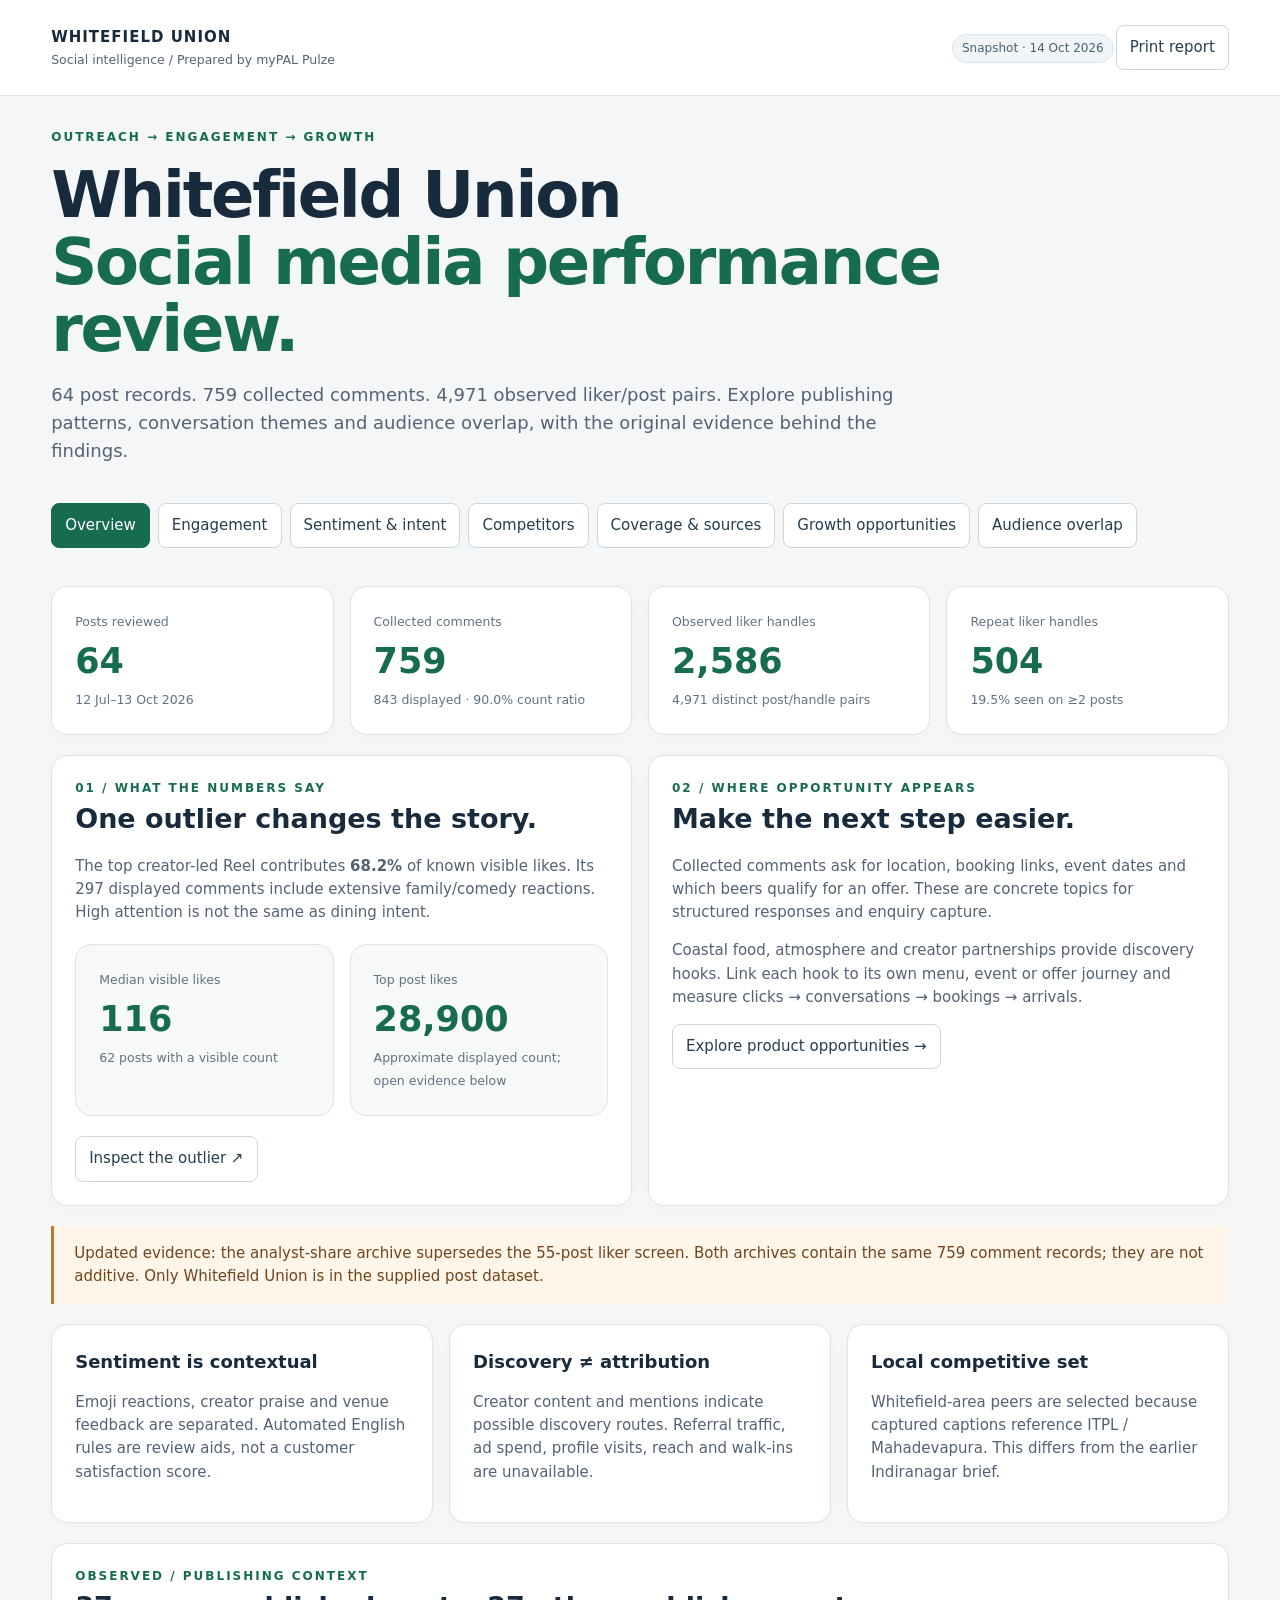
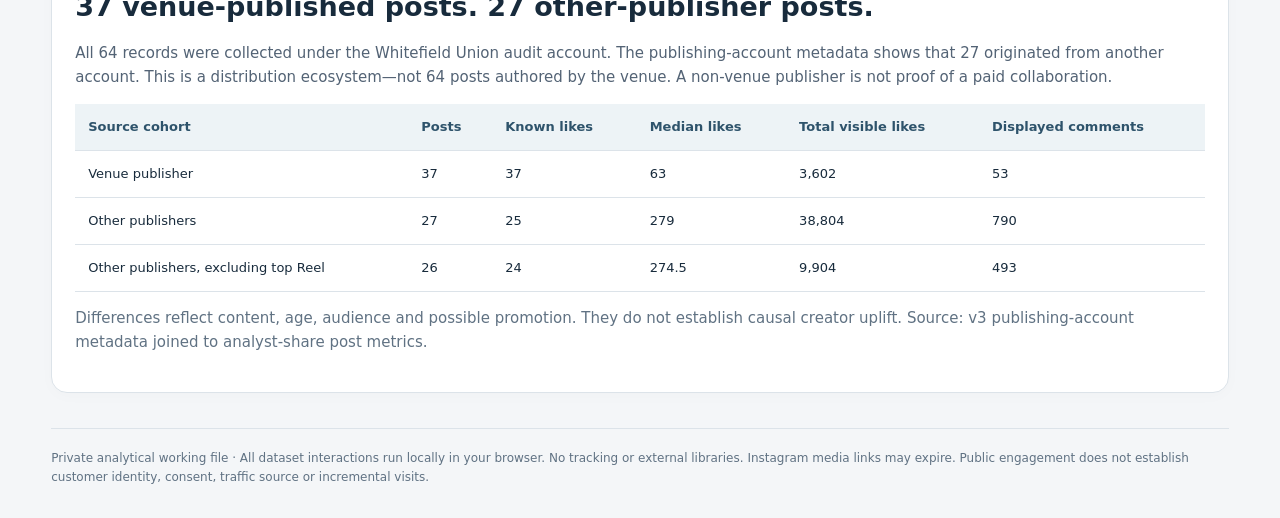
==== index.html @ 6ade648a "Add interactive Whitefield Union social intelligence report" ====
<!doctype html><html lang="en"><meta charset="utf-8"><meta name="viewport" content="width=device-width,initial-scale=1"><title>Whitefield Union · Social Intelligence</title><style>
:root{--bg:#101612;--card:#1a231d;--line:#334137;--muted:#adbbaf;--lime:#d6f38a;--orange:#ffb17c}*{box-sizing:border-box}body{margin:0;background:var(--bg);color:#f3f5eb;font:15px/1.55 system-ui,sans-serif}a{color:var(--lime)}button,input,select{font:inherit}button,select,input{background:#222e25;border:1px solid var(--line);color:#fff;border-radius:8px;padding:10px 13px}button{cursor:pointer}button:hover,button.active{background:var(--lime);color:#172015}header{padding:25px 4%;border-bottom:1px solid var(--line);display:flex;justify-content:space-between;align-items:center}.brand{font-weight:800;letter-spacing:1px}.brand small{display:block;color:var(--muted);font-weight:400;letter-spacing:0}main{max-width:1440px;margin:auto;padding:32px 4%}h1{font-size:clamp(32px,5vw,64px);line-height:1.05;max-width:900px;letter-spacing:-2px;margin:15px 0}h2{font-size:27px;margin:0 0 14px}h3{font-size:18px;margin:0 0 10px}p{color:var(--muted)}.eyebrow{font-size:12px;color:var(--lime);letter-spacing:2px;text-transform:uppercase}.lead{max-width:850px;font-size:18px}.tabs{display:flex;gap:8px;flex-wrap:wrap;margin:28px 0}.grid{display:grid;grid-template-columns:repeat(4,1fr);gap:16px;margin:20px 0}.two{grid-template-columns:repeat(2,1fr)}.three{grid-template-columns:repeat(3,1fr)}.card{background:var(--card);border:1px solid var(--line);border-radius:16px;padding:23px;min-width:0}.stat{font-size:35px;font-weight:750;color:var(--lime)}.muted,small{color:var(--muted)}.tag{display:inline-block;padding:4px 9px;border:1px solid var(--line);border-radius:20px;font-size:12px;margin:2px}.note{padding:16px 20px;border-left:3px solid var(--orange);background:#2a281e;margin:20px 0;color:#e8d8bf}.toolbar{display:flex;gap:12px;flex-wrap:wrap;align-items:center;margin:16px 0}input[type=search]{flex:1;min-width:200px}.barrow{display:grid;grid-template-columns:150px 1fr 85px;align-items:center;gap:12px;margin:12px 0;font-size:13px}.track{height:11px;background:#303d32;border-radius:8px;overflow:hidden}.fill{height:100%;background:var(--lime);border-radius:8px}.tablewrap{overflow:auto;max-height:650px}table{width:100%;border-collapse:collapse;font-size:13px}th{text-align:left;color:var(--lime);background:#202c23;position:sticky;top:0;white-space:nowrap}td,th{padding:13px;border-bottom:1px solid var(--line);vertical-align:top}td.caption{min-width:250px;max-width:400px;white-space:pre-line}details summary{cursor:pointer;color:var(--lime)}.chart{display:flex;height:185px;gap:8px;align-items:end;padding:10px 0 30px}.column{flex:1;background:var(--lime);position:relative;min-width:7px;border-radius:4px 4px 0 0}.column span{position:absolute;bottom:-27px;font-size:10px;color:var(--muted);left:0;white-space:nowrap}.column b{position:absolute;top:-23px;font-size:11px}.hidden{display:none}.flow{display:flex;gap:10px;flex-wrap:wrap}.flow div{flex:1;min-width:140px;background:#273629;padding:18px;border-radius:10px}.flow b{color:var(--lime);display:block}.foot{font-size:12px;border-top:1px solid var(--line);padding-top:20px;margin-top:35px;color:var(--muted)}dialog{background:var(--card);color:white;border:1px solid var(--line);border-radius:18px;width:min(850px,90vw);max-height:85vh}dialog::backdrop{background:#000a}.pill{color:var(--orange)}@media(max-width:850px){.grid,.two,.three{grid-template-columns:1fr 1fr}header{align-items:start}.barrow{grid-template-columns:100px 1fr 65px}}@media(max-width:540px){.grid,.two,.three{grid-template-columns:1fr}.tabs button{flex:1}header small{max-width:180px}}@media print{body{background:white;color:black}.card{background:white;border-color:#bbb}p,small,.muted{color:#444}.tabs,.toolbar,header button{display:none}.hidden{display:block}.tablewrap{max-height:none}.stat,a,.eyebrow,h3{color:#36501b}section{break-before:page}}

:root{--bg:#f4f6f8;--card:#fff;--line:#dce3e9;--muted:#536375;--lime:#176b51;--orange:#a84f20}body{color:#182b3c}header{background:#fff}button,select,input{background:#fff;color:#253e50;border-color:#cbd6df}button:hover,button.active{background:#176b51;color:white;border-color:#176b51}h1{letter-spacing:-2.2px}h1 span{color:#176b51!important}.card{box-shadow:0 3px 16px #17334c05}.stat{color:#176b51}th{background:#edf3f6;color:#2e536b}tr:hover td{background:#f6f9fb}.track{background:#e5eee9}.fill,.column{background:#35896d}.note{background:#fff5e8;color:#70451e;border-left-color:#bc7a32}.flow div{background:#eaf3ee;color:#284636}.flow b{color:#176b51}.eyebrow{font-weight:700}.tag{background:#f1f5f8;color:#486275}dialog{color:#182b3c;background:#fff;box-shadow:0 20px 80px #10253633}small,.muted{color:#607283}.pill{color:#8a4c24}.card .card{box-shadow:none;background:#f6f9f7}.tablewrap{scrollbar-color:#b5c8be #f2f5f3}.tabs{position:sticky;top:0;background:#f4f6f8ed;padding:10px 0;z-index:5;backdrop-filter:blur(8px)}.tablewrap th{z-index:1}#audienceRows th{position:sticky}.foot{color:#607283}@media print{.tabs{position:static}body{background:#fff}.card{box-shadow:none}}

</style><header><div class="brand">WHITEFIELD UNION<small>Social intelligence / Prepared by myPAL Pulze</small></div><div><span class="tag">Snapshot · 14 Oct 2026</span><button onclick="window.print()">Print report</button></div></header><main><div class="eyebrow">Outreach → Engagement → Growth</div><h1>Whitefield Union<br><span style="color:var(--lime)">Social media performance review.</span></h1><p class="lead">64 post records. 759 collected comments. 4,971 observed liker/post pairs. Explore publishing patterns, conversation themes and audience overlap, with the original evidence behind the findings.</p><div class="tabs" id="tabs"></div><section id="overview"></section><section id="engagement" class="hidden"></section><section id="sentiment" class="hidden"></section><section id="competitors" class="hidden"></section><section id="coverage" class="hidden"></section><section id="actions" class="hidden"></section><div class="foot">Private analytical working file · All dataset interactions run locally in your browser. No tracking or external libraries. Instagram media links may expire. Public engagement does not establish customer identity, consent, traffic source or incremental visits.</div></main><dialog id="detail"><button onclick="this.closest('dialog').close()" style="float:right">Close</button><div id="detailBody"></div></dialog><script>
const D={"posts": [{"shortcode": "DebcAYWB0E2", "post_type": "Reel", "canonical_url": "https://www.instagram.com/reel/DebcAYWB0E2/", "account": "whitefield_union", "caption": "The heart of Whitefield Union isn’t just the food we serve or the space we create, it’s the people who bring it all together.\n\nFrom the warm welcomes to the little things that make your visit special, our team is what makes Whitefield Union feel like more than just a place to eat and unwind. They’re the smiles behind your favourite meals, the hands that keep things running, and the people who make sure there’s always a reason to come back.\n\nBecause at the end of the day, a neighbourhood favourite isn’t built by food alone. It’s built by the people who show up every day and make every guest feel welcome. Here’s to the team that makes Whitefield Union what it is. 🫶🏻\n\n#whitefieldunion #bangalorefoodies #itallbeginshere #bangaloreeats #bangalorenightlife\n(Whitefield Union, team appreciation, behind the scenes, hospitality team, neighbourhood pub, Whitefield Bangalore, people behind the experience, good food and good company)", "hashtags": ["#whitefieldunion", "#bangalorefoodies", "#itallbeginshere", "#bangaloreeats", "#bangalorenightlife"], "mentions": [], "image_urls": ["https://instagram.fblr20-5.fna.fbcdn.net/v/t51.82787-15/843509836_18207826606367082_993601597065523317_n.jpg?stp=dst-jpg_e15_tt6&_nc_cat=107&ig_cache_key=NDAwNjkxOTQ2NDkxNzg3NzA0NjE4MjA3ODI2NjAzMzY3MDgy.3-ccb7-5&ccb=7-5&_nc_sid=58cdad&efg=eyJ2ZW5jb2RlX3RhZyI6IkNMSVBTLnhwaWRzLjcyMC5zZHIudmlkZW9fdXNlcl9zZWxlY3RlZF90aHVtYm5haWwuQzMifQ%3D%3D&_nc_ohc=0_6mJzK5Rs8Q7kNvwHz8Ibf&_nc_oc=Adrjo9bikxhDE7ZwCR4Vvw4I9kGz2TlvMaqb3nvfPgQeLpZ9yQhRz9W9VH-h6PpX9A3m2tGvDT9hUsFAL4vN-_YZ&_nc_ad=z-m&_nc_cid=0&_nc_zt=23&_nc_ht=instagram.fblr20-5.fna&_nc_gid=e-I4VqdmIRsTpBIWLRM1PQ&_nc_ss=7a22e&oh=00_AQMLn20feoNDEuSBqlGhbDDxMrvAL9nSQwnoLzGQOMUHIg&oe=6AD444F3"], "video_url": "", "published_at": "2026-10-13", "location": "", "likes": 59, "comments_count": 2, "views_or_plays": null, "metric_sources": "{\"likes\":{\"raw_text\":\"59 likes\",\"source\":\"visible post DOM\",\"approximate\":false,\"label\":\"likes\"},\"comments_count\":{\"raw_text\":\"2 comments\",\"source\":\"visible post DOM\",\"approximate\":false,\"label\":\"comments_count\",\"observed_at\":\"2026-10-14T02:56:12.782Z\"}}", "content_category": ["Food", "Brand Storytelling"], "classification_method": "keyword heuristic", "caption_source": "active Reel caption container associated with publisher", "media_complete": "true", "field_availability": "{\"likes\":\"available\",\"comments_count\":\"available\",\"views_or_plays\":\"not displayed or unresolved\"}", "missing_fields": "[\"views_or_plays\"]", "discovered_at": "2026-10-13T14:52:15.126Z", "visited_at": "2026-10-13T17:50:34.230Z", "published_at_precision": "date only; time and timezone unavailable", "publishers": ["/whitefield_union/reels/"], "date": "2026-10-13"}, {"shortcode": "DeRdWPNBLlG", "post_type": "Reel", "canonical_url": "https://www.instagram.com/reel/DeRdWPNBLlG/", "account": "whitefield_union", "caption": "Some places just become part of your routine, and some people become part of ours. 🤍\nTo our regulars at Whitefield Union, thank you for making this place feel like your own. Here’s to familiar faces, favourite orders, and many more meetups at your Union.\n\n#whitefield #placestovisit #bangaloreeats #bangalorenightlife #bangalorerestaurants\n(Whitefield Union, Whitefield Bangalore, neighbourhood restaurant, regulars, familiar faces, local favourites, food and drinks, Bangalore dining, your neighbourhood spot)", "hashtags": ["#whitefield", "#placestovisit", "#bangaloreeats", "#bangalorenightlife", "#bangalorerestaurants"], "mentions": [], "image_urls": ["https://instagram.fblr20-1.fna.fbcdn.net/v/t51.82787-15/840443828_18206969683367082_4618556443963942460_n.jpg?stp=dst-jpg_e15_tt6&_nc_cat=108&ig_cache_key=NDAwNDExMDYxNTIxMDkzMjU1MDE4MjA2OTY5Njc3MzY3MDgy.3-ccb7-5&ccb=7-5&_nc_sid=58cdad&efg=eyJ2ZW5jb2RlX3RhZyI6IkNMSVBTLnhwaWRzLjcyMC5zZHIudmlkZW9fdXNlcl9zZWxlY3RlZF90aHVtYm5haWwuQzMifQ%3D%3D&_nc_ohc=IRtYAe50IpIQ7kNvwFTCxK9&_nc_oc=AdrNF3Wd0wNhbUz9S7cBl21qYBa3Ct0Iqe35InUG3P6KZPRU2hv3GxIRtjJOJsCZxeASWbmceL805nUam5vJulpD&_nc_ad=z-m&_nc_cid=0&_nc_zt=23&_nc_ht=instagram.fblr20-1.fna&_nc_gid=rdqNwJK1cHb-wOWocyRF5w&_nc_ss=7a22e&oh=00_AQMPEP6WFUPl1B3chtpmzYmOub_ER3P4kVSXspifuY6U8A&oe=6AD449D0"], "video_url": "", "published_at": "2026-10-09", "location": "", "likes": 39, "comments_count": 0, "views_or_plays": null, "metric_sources": "{\"likes\":{\"raw_text\":\"39 likes\",\"source\":\"visible post DOM\",\"approximate\":false,\"label\":\"likes\"},\"comments_count\":{\"raw_text\":\"No comments yet.\",\"source\":\"public comment panel\",\"approximate\":false,\"label\":\"explicit no-comments message\"}}", "content_category": ["Food"], "classification_method": "keyword heuristic", "caption_source": "active Reel caption container associated with publisher", "media_complete": "true", "field_availability": "{\"likes\":\"available\",\"comments_count\":\"available\",\"views_or_plays\":\"not displayed or unresolved\"}", "missing_fields": "[\"views_or_plays\"]", "discovered_at": "2026-10-13T14:52:15.126Z", "visited_at": "2026-10-13T17:47:01.569Z", "published_at_precision": "date only; time and timezone unavailable", "publishers": ["/whitefield_union/reels/"], "date": "2026-10-09"}, {"shortcode": "DeOG88XIqZ_", "post_type": "Reel", "canonical_url": "https://www.instagram.com/reel/DeOG88XIqZ_/", "account": "whitefield_union", "caption": "Karavali on a plate 🌊🍤✨\n\nA little taste of the coast, right here in Bengaluru 🌊✨\n\nFrom the rich flavours of Mangaluru, Udupi, Kundapur, Bhatkal, Honnavar & Karwar to a beautiful 12-course seafood feast — this was more than just a meal. It was a celebration of Karavali’s food, culture and communities. ❤️\n\nEvery course had a story. Every bite felt like a journey along the coast. 🐚🦐🐟\n\nHere’s a glimpse of an evening that truly brought the coast to the city.\n🌴\n@whitefield_union\n\n#Karavali #KaravaliCuisine #CoastalKarnataka #KarnatakaFood", "hashtags": ["#Karavali", "#KaravaliCuisine", "#CoastalKarnataka", "#KarnatakaFood"], "mentions": ["@whitefield_union"], "image_urls": ["https://instagram.fblr20-3.fna.fbcdn.net/v/t51.82787-15/839090188_18337399513276412_3053471532532699954_n.jpg?stp=dst-jpg_e15_tt6&_nc_cat=109&ig_cache_key=NDAwMzE2NzY5NTAzOTI3NjY3MTE4MzM3Mzk5NTA3Mjc2NDEy.3-ccb7-5&ccb=7-5&_nc_sid=58cdad&efg=eyJ2ZW5jb2RlX3RhZyI6IkNMSVBTLnhwaWRzLjcyMC5zZHIudmlkZW9fdXNlcl9zZWxlY3RlZF90aHVtYm5haWwuQzMifQ%3D%3D&_nc_ohc=UmpoXsxLSnUQ7kNvwH8oO7V&_nc_oc=AdoGLUWD18DJhhAFoN0LIxO925UbDLk44zDI72793u1cC5xkHJ-n6sm12V4sPq5Sg4ANnFXk9ohZAtdHBSQE5nzj&_nc_ad=z-m&_nc_cid=0&_nc_zt=23&_nc_ht=instagram.fblr20-3.fna&_nc_gid=JLjy2ynLoEXxLDaFpz6kHQ&_nc_ss=7a22e&oh=00_AQOHFH8bsuvmn4ME85d2abiiErb1zOXeSxQ4XxPWvvyn7Q&oe=6AD4272A"], "video_url": "", "published_at": "2026-10-07", "location": "", "likes": 161, "comments_count": 3, "views_or_plays": null, "metric_sources": "{\"likes\":{\"raw_text\":\"161 likes\",\"source\":\"visible post DOM\",\"approximate\":false,\"label\":\"likes\"},\"comments_count\":{\"raw_text\":\"3 comments\",\"source\":\"visible post DOM\",\"approximate\":false,\"label\":\"comments_count\",\"observed_at\":\"2026-10-14T08:48:54.622Z\"}}", "content_category": ["Food"], "classification_method": "keyword heuristic", "caption_source": "active Reel caption container associated with publisher", "media_complete": "true", "field_availability": "{\"likes\":\"available\",\"comments_count\":\"available\",\"views_or_plays\":\"not displayed or unresolved\"}", "missing_fields": "[\"views_or_plays\"]", "discovered_at": "2026-10-13T14:52:15.126Z", "visited_at": "2026-10-13T17:46:25.092Z", "published_at_precision": "date only; time and timezone unavailable", "publishers": ["/bhagi05100/reels/"], "date": "2026-10-07"}, {"shortcode": "DeMmualBntR", "post_type": "Reel", "canonical_url": "https://www.instagram.com/reel/DeMmualBntR/", "account": "whitefield_union", "caption": "Pre registration link of the next oota in the Bio! 🪷\n\nA big thank you to @dr.darshangowda for bringing the flavours of the coast to Whitefield Union and making our coastal lunch & dinner such a memorable experience! 🌊✨\n\nFrom authentic coastal flavours and comforting classics to an evening filled with great food, conversations and even better company, it was a beautiful celebration of everything we love about coastal cuisine. Every dish carried its own story, and getting to experience these flavours together made the day truly special. ❤️\n\nAt Whitefield Union, we’re all about creating a space where good food brings people together, and experiences like these remind us why. Thank you to everyone who joined us, shared the table and made the evening what it was. Here’s to more flavours, more collaborations and more moments at your neighbourhood Union! 🥂✨\n\n(coastal cuisine, coastal food, Mangalore food, Karnataka cuisine, seafood, authentic flavours, coastal lunch, coastal dinner, Whitefield Union, Whitefield Bangalore, Bangalore food, Bangalore restaurants, food experiences, food lovers, dining experience, community dining, weekend dining, restaurant collaborations, Darshan Gowda, flavours of the coast)", "hashtags": [], "mentions": ["@dr.darshangowda"], "image_urls": ["https://instagram.fblr20-3.fna.fbcdn.net/v/t51.82787-15/836258972_18206588254367082_1603332828823459856_n.jpg?stp=dst-jpg_e15_tt6&_nc_cat=100&ig_cache_key=NDAwMjc0NDQ4NDIyNzM0OTMyOTE4MjA2NTg4MjUxMzY3MDgy.3-ccb7-5&ccb=7-5&_nc_sid=58cdad&efg=eyJ2ZW5jb2RlX3RhZyI6IkNMSVBTLnhwaWRzLjEyMDYuc2RyLnZpZGVvX3VzZXJfc2VsZWN0ZWRfdGh1bWJuYWlsLkMzIn0%3D&_nc_ohc=SRWapCFIRxYQ7kNvwGjsZLr&_nc_oc=Adr4hcYfXmjo8-uY3DXE4daiUuE805f3njRz4M5774HDvWJyOISpOT23Ss0-19jHBfCpFdP2oVxKrF3mzCjjlvCI&_nc_ad=z-m&_nc_cid=0&_nc_zt=23&_nc_ht=instagram.fblr20-3.fna&_nc_gid=0nd3HB77Kgc8Le60pyVgYw&_nc_ss=7a22e&oh=00_AQMYTL_JCocxvR-lOgwPw6KNsHR00BxWsKt8q_Jn6O_rMA&oe=6AD4486A"], "video_url": "", "published_at": "2026-10-07", "location": "", "likes": 81, "comments_count": 0, "views_or_plays": null, "metric_sources": "{\"likes\":{\"raw_text\":\"81 likes\",\"source\":\"visible post DOM\",\"approximate\":false,\"label\":\"likes\"},\"comments_count\":{\"raw_text\":\"No comments yet.\",\"source\":\"public comment panel\",\"approximate\":false,\"label\":\"explicit no-comments message\"}}", "content_category": ["Food", "Brand Storytelling"], "classification_method": "keyword heuristic", "caption_source": "active Reel caption container associated with publisher", "media_complete": "true", "field_availability": "{\"likes\":\"available\",\"comments_count\":\"available\",\"views_or_plays\":\"not displayed or unresolved\"}", "missing_fields": "[\"views_or_plays\"]", "discovered_at": "2026-10-13T14:52:15.126Z", "visited_at": "2026-10-13T17:49:18.612Z", "published_at_precision": "date only; time and timezone unavailable", "publishers": ["/whitefield_union/reels/"], "date": "2026-10-07"}, {"shortcode": "DeES5NDzxLy", "post_type": "Reel", "canonical_url": "https://www.instagram.com/reel/DeES5NDzxLy/", "account": "whitefield_union", "caption": "Whitefield just got a new spot to dine, connect & have a good time ✨🥂\n\nHad such a lovely evening at Whitefield Union @whitefield_union — amazing food, refreshing drinks, fun conversations, and a room full of talented people! 🫶🏻\n\nLoved the whole vibe and the experience was honestly 10/10. 💫\n\nIf you’re in Whitefield, definitely add this one to your list! 🤍\n\n#whitefieldunion #whitefieldbangalore #bangalorefoodie #instagram #bangalore BangaloreCreators BangaloreFoodScene BangaloreLife", "hashtags": ["#whitefieldunion", "#whitefieldbangalore", "#bangalorefoodie", "#instagram", "#bangalore"], "mentions": ["@whitefield_union"], "image_urls": ["https://instagram.fblr20-1.fna.fbcdn.net/v/t51.82787-15/831474358_18446771683125377_3107258002624137692_n.jpg?stp=dst-jpg_e15_tt6&_nc_cat=108&ig_cache_key=NDAwMDQwNTQ2NDg4MTc2MzA1ODE4NDQ2NzcxNjgwMTI1Mzc3.3-ccb7-5&ccb=7-5&_nc_sid=58cdad&efg=eyJ2ZW5jb2RlX3RhZyI6IkNMSVBTLnhwaWRzLjcyMC5zZHIudmlkZW9fdXNlcl9zZWxlY3RlZF90aHVtYm5haWwuQzMifQ%3D%3D&_nc_ohc=d5QBHiytcUUQ7kNvwFyTwLW&_nc_oc=Adp60QkAG8Ea_KTwPFcQNrbxDRuI8WtlOjXBw8C_PgUNY38wWmn6O40HT9wp1Y3d-YIi2HYMGq-QZQyLksf9wGKb&_nc_ad=z-m&_nc_cid=0&_nc_zt=23&_nc_ht=instagram.fblr20-1.fna&_nc_gid=G3U-7WKIWtz339X64Z61PA&_nc_ss=7a22e&oh=00_AQPwJRE6h9px9iVywK-j1NVDR0uqQYOnq79olNonW5xpeg&oe=6AD434BC"], "video_url": "", "published_at": "2026-10-04", "location": "", "likes": null, "comments_count": 26, "views_or_plays": null, "metric_sources": "{\"comments_count\":{\"raw_text\":\"26 comments\",\"source\":\"visible post DOM\",\"approximate\":false,\"label\":\"comments_count\",\"observed_at\":\"2026-10-14T03:12:19.153Z\"}}", "content_category": ["Food"], "classification_method": "keyword heuristic", "caption_source": "active Reel caption container associated with publisher", "media_complete": "true", "field_availability": "{\"likes\":\"hidden\",\"comments_count\":\"available\",\"views_or_plays\":\"not displayed or unresolved\"}", "missing_fields": "[\"views_or_plays\"]", "discovered_at": "2026-10-13T14:52:15.126Z", "visited_at": "2026-10-13T17:41:01.087Z", "published_at_precision": "date only; time and timezone unavailable", "publishers": ["/kawalkaur20/reels/"], "date": "2026-10-04"}, {"shortcode": "Dd82AmDTqfH", "post_type": "Reel", "canonical_url": "https://www.instagram.com/reel/Dd82AmDTqfH/", "account": "whitefield_union", "caption": "Thank you, @dakshinsoiree , for a great experience! Communities of Karavali was close to all our hearts, and a big thank you to everyone who showed up from all parts of the city to be a part of it. ❤️", "hashtags": [], "mentions": ["@dakshinsoiree"], "image_urls": ["https://instagram.fblr20-3.fna.fbcdn.net/v/t51.82787-15/825323750_18205214965367082_9055065934390895596_n.jpg?stp=dst-jpg_e15_tt6&_nc_cat=109&ig_cache_key=Mzk5ODMwODEwNDU2NzQzMzE1OTE4MjA1MjE0OTYyMzY3MDgy.3-ccb7-5&ccb=7-5&_nc_sid=58cdad&efg=eyJ2ZW5jb2RlX3RhZyI6IkNMSVBTLnhwaWRzLjEyMDYuc2RyLnZpZGVvX3VzZXJfc2VsZWN0ZWRfdGh1bWJuYWlsLkMzIn0%3D&_nc_ohc=Iu8_CRt4c7MQ7kNvwGwiJXn&_nc_oc=Adoo2xWkBw9lM_BhNGOjQWs7qzI2ye4hCf3EycD2b1Ss107oVLdrSVzMGltDQS5XclnpGcn6CLh4rlIt_KgZZ-x2&_nc_ad=z-m&_nc_cid=0&_nc_zt=23&_nc_ht=instagram.fblr20-3.fna&_nc_gid=9MO2c95t43yDZy2S6x7flw&_nc_ss=7a22e&oh=00_AQPxiBw4BaH8oUkVIbWWog92Iyb1HbcY6E3cbYGQm3ZZnw&oe=6AD45CE0"], "video_url": "", "published_at": "2026-10-01", "location": "", "likes": 135, "comments_count": 2, "views_or_plays": null, "metric_sources": "{\"likes\":{\"raw_text\":\"135 likes\",\"source\":\"visible post DOM\",\"approximate\":false,\"label\":\"likes\"},\"comments_count\":{\"raw_text\":\"2 comments\",\"source\":\"visible post DOM\",\"approximate\":false,\"label\":\"comments_count\",\"observed_at\":\"2026-10-14T02:35:45.120Z\"}}", "content_category": [], "classification_method": "keyword heuristic", "caption_source": "active Reel caption container associated with publisher", "media_complete": "true", "field_availability": "{\"likes\":\"available\",\"comments_count\":\"available\",\"views_or_plays\":\"not displayed or unresolved\"}", "missing_fields": "[\"views_or_plays\"]", "discovered_at": "2026-10-13T14:52:15.126Z", "visited_at": "2026-10-13T17:45:07.368Z", "published_at_precision": "date only; time and timezone unavailable", "publishers": ["/whitefield_union/reels/"], "date": "2026-10-01"}, {"shortcode": "Dd4IckFv1-f", "post_type": "Reel", "canonical_url": "https://www.instagram.com/reel/Dd4IckFv1-f/", "account": "whitefield_union", "caption": "So proud to see you grow @dr.darshangowda @dakshinsoiree . Thank you for hosting me ❤️ at @whitefield_union\n\nWant an experience ? The pre registration form is in Darshan’s bio.", "hashtags": [], "mentions": ["@dr.darshangowda", "@dakshinsoiree", "@whitefield_union"], "image_urls": ["https://instagram.fblr20-2.fna.fbcdn.net/v/t51.82787-15/828599003_18630703000047500_5142335560979791215_n.jpg?stp=dst-jpg_e15_tt6&_nc_cat=102&ig_cache_key=Mzk5Njk4MTgxNjU1OTg4NjIzOTE4NjMwNzAyOTk3MDQ3NTAw.3-ccb7-5&ccb=7-5&_nc_sid=58cdad&efg=eyJ2ZW5jb2RlX3RhZyI6IkNMSVBTLnhwaWRzLjk0MS5zZHIudmlkZW9fdXNlcl91cGxvYWRlZF90aHVtYm5haWwuQzMifQ%3D%3D&_nc_ohc=Gax8NCisT_MQ7kNvwFiloTD&_nc_oc=AdoUgZvBggfVvxfYh2L-fG8egq10iRnjJKBtqQ-7UYv-Ibm_5V4dfUs81xz_N9P_mR8QRhQ1t3awkPvccvse1iol&_nc_ad=z-m&_nc_cid=0&_nc_zt=23&_nc_ht=instagram.fblr20-2.fna&_nc_gid=Ot6xc45EpOpR-r6_7goMwg&_nc_ss=7a22e&oh=00_AQPPExNCjj54-EqsCagB3KwQd4bKNUD8-QOcwetzriPnfg&oe=6AD448F7"], "video_url": "", "published_at": "2026-09-29", "location": "", "likes": 325, "comments_count": 23, "views_or_plays": null, "metric_sources": "{\"likes\":{\"raw_text\":\"325 likes\",\"source\":\"visible post DOM\",\"approximate\":false,\"label\":\"likes\"},\"comments_count\":{\"raw_text\":\"23 comments\",\"source\":\"visible post DOM\",\"approximate\":false,\"label\":\"comments_count\",\"observed_at\":\"2026-10-14T02:52:30.490Z\"}}", "content_category": [], "classification_method": "keyword heuristic", "caption_source": "active Reel caption container associated with publisher", "media_complete": "true", "field_availability": "{\"likes\":\"available\",\"comments_count\":\"available\",\"views_or_plays\":\"not displayed or unresolved\"}", "missing_fields": "[\"views_or_plays\"]", "discovered_at": "2026-10-13T14:52:15.126Z", "visited_at": "2026-10-13T17:46:50.890Z", "published_at_precision": "date only; time and timezone unavailable", "publishers": ["/faithmichael_03/reels/"], "date": "2026-09-29"}, {"shortcode": "Ddg5xplh8R6", "post_type": "Reel", "canonical_url": "https://www.instagram.com/reel/Ddg5xplh8R6/", "account": "whitefield_union", "caption": "Clock it!!\nThe food, the reactions, the whole experience. When the flavours speak for themselves, you just have to watch the expressions. 🤌\nCome for the food, stay for the moments. Your neighbourhood spot, Whitefield Union.\n\n#whitefield #foodreactions #whitefieldeats #bangalorefoodies #foodiemoments\n[Whitefield Union, Whitefield restaurants, Whitefield food, Bangalore foodies, food reactions, food tasting, restaurant experience, best food in Whitefield, Bangalore nightlife, food and cocktails, neighbourhood pub, good food good vibes, Bangalore restobars, food lovers, Whitefield hangout spots.]", "hashtags": ["#whitefield", "#foodreactions", "#whitefieldeats", "#bangalorefoodies", "#foodiemoments"], "mentions": [], "image_urls": ["https://instagram.fblr20-5.fna.fbcdn.net/v/t51.82787-15/796439847_18202864429367082_8698049421298863662_n.jpg?stp=dst-jpg_e15_tt6&_nc_cat=107&ig_cache_key=Mzk5MDQ0MzM3MDQwODgyMTg4MjE4MjAyODY0NDI2MzY3MDgy.3-ccb7-5&ccb=7-5&_nc_sid=58cdad&efg=eyJ2ZW5jb2RlX3RhZyI6IkNMSVBTLnhwaWRzLjExNzAuc2RyLnZpZGVvX3VzZXJfc2VsZWN0ZWRfdGh1bWJuYWlsLkMzIn0%3D&_nc_ohc=o-3BTvE5ztsQ7kNvwHBh4Y9&_nc_oc=AdpU8LNcsbWqPHzp1sPEhH-sto2aH7JtTm9A4yxzTmkIhoDq5WK_KSe_4T2rEtp6ljBYCeH3smy8GTNKIWvpNVRi&_nc_ad=z-m&_nc_cid=0&_nc_zt=23&_nc_ht=instagram.fblr20-5.fna&_nc_gid=SCJmVsKsaULWcx3xGDOiWw&_nc_ss=7a22e&oh=00_AQM_Op7W7OJrbb9_S57wrpVHnzNIVnrFXPmcymBKll0hNA&oe=6AD42691"], "video_url": "", "published_at": "2026-09-20", "location": "", "likes": 55, "comments_count": 0, "views_or_plays": null, "metric_sources": "{\"likes\":{\"raw_text\":\"55 likes\",\"source\":\"visible post DOM\",\"approximate\":false,\"label\":\"likes\"},\"comments_count\":{\"raw_text\":\"No comments yet.\",\"source\":\"public comment panel\",\"approximate\":false,\"label\":\"explicit no-comments message\"}}", "content_category": ["Food"], "classification_method": "keyword heuristic", "caption_source": "active Reel caption container associated with publisher", "media_complete": "true", "field_availability": "{\"likes\":\"available\",\"comments_count\":\"available\",\"views_or_plays\":\"not displayed or unresolved\"}", "missing_fields": "[\"views_or_plays\"]", "discovered_at": "2026-10-13T14:52:15.126Z", "visited_at": "2026-10-13T17:45:59.309Z", "published_at_precision": "date only; time and timezone unavailable", "publishers": ["/whitefield_union/reels/"], "date": "2026-09-20"}, {"shortcode": "DdT2ug5GrDb", "post_type": "Post", "canonical_url": "https://www.instagram.com/p/DdT2ug5GrDb/", "account": "whitefield_union", "caption": "This is just a teaser.\nIt’s gonna be 14 courses of coast on a plantain leaf 🌊 \nonly few dinner tickets remain link in the bio. \nYou can also Dm us ♥️", "hashtags": [], "mentions": [], "image_urls": ["https://instagram.fblr20-1.fna.fbcdn.net/v/t51.82787-15/812373460_18427181278196015_1914260336505693759_n.jpg?stp=dst-jpg_e15_tt6&_nc_cat=108&ig_cache_key=Mzk4Njc2OTU2MjgyNDYwOTA3Ng%3D%3D.3-ccb7-5&ccb=7-5&_nc_sid=58cdad&efg=eyJ2ZW5jb2RlX3RhZyI6IkNBUk9VU0VMX0lURU0ueHBpZHMuNzIwLnNkci52aWRlb19maXJzdF9mcmFtZV90aHVtYm5haWwuQzMifQ%3D%3D&_nc_ohc=kVUhwqzg-R8Q7kNvwHVPpXj&_nc_oc=AdqkHAUCUFlcilEDXzndRpIraLP3sMlmuEVzI6-R1KwWB0U59VUUGKHarLMpOoT-f6REpsAc0FHtJfDeNC-u3Bmw&_nc_ad=z-m&_nc_cid=0&_nc_zt=23&_nc_ht=instagram.fblr20-1.fna&_nc_gid=JFWLtWkdIwbrNL-x8XS7JQ&_nc_ss=7a22e&oh=00_AQNA77GZyKxhjzNd7fADmx3kRzrPhjjl15lWV8oyxNo45A&oe=6AD456BC", "https://instagram.fblr20-3.fna.fbcdn.net/v/t51.82787-15/811616486_18427181191196015_1741333161653944910_n.jpg?stp=dst-jpg_e15_tt6&_nc_cat=109&ig_cache_key=Mzk4Njc2OTU5MDEzNzk1ODY1NQ%3D%3D.3-ccb7-5&ccb=7-5&_nc_sid=58cdad&efg=eyJ2ZW5jb2RlX3RhZyI6IkNBUk9VU0VMX0lURU0ueHBpZHMuNzIwLnNkci52aWRlb19maXJzdF9mcmFtZV90aHVtYm5haWwuQzMifQ%3D%3D&_nc_ohc=wiVc_dg8uj0Q7kNvwH0HT4m&_nc_oc=Adpb8nYoyWJn02jhKPqYHDFnkHmxcVbX1Ao0XP8D2KKEAM-joign1Kkfzb84H7JqDA9vY93lm7RGaRi6XDdCAHOq&_nc_ad=z-m&_nc_cid=0&_nc_zt=23&_nc_ht=instagram.fblr20-3.fna&_nc_gid=JFWLtWkdIwbrNL-x8XS7JQ&_nc_ss=7a22e&oh=00_AQPfqUelBahgE6EurGokVs1hYoYEGEjF8ieLMa17vupTCw&oe=6AD424D7", "https://instagram.fblr20-4.fna.fbcdn.net/v/t51.82787-15/811616497_18427181317196015_3886567311545476983_n.jpg?stp=dst-jpg_e15_tt6&_nc_cat=101&ig_cache_key=Mzk4Njc2OTYxOTg0MjAxMzA4MQ%3D%3D.3-ccb7-5&ccb=7-5&_nc_sid=58cdad&efg=eyJ2ZW5jb2RlX3RhZyI6IkNBUk9VU0VMX0lURU0ueHBpZHMuNzIwLnNkci52aWRlb19maXJzdF9mcmFtZV90aHVtYm5haWwuQzMifQ%3D%3D&_nc_ohc=WagwbOOnW3sQ7kNvwFwbJ_G&_nc_oc=AdqouDoagcmiJLdYprZJr3YVcLMDpep26wuGDn41cegLgOXU5Xn6cFRoZVMwcRq2vmEcNnhJhZYovuj8ZmlCxbi-&_nc_ad=z-m&_nc_cid=0&_nc_zt=23&_nc_ht=instagram.fblr20-4.fna&_nc_gid=JFWLtWkdIwbrNL-x8XS7JQ&_nc_ss=7a22e&oh=00_AQPvZ9z8j6jAj8-EWeFXD3OxKUfKOr4ZseBOzZg5Mw046A&oe=6AD43868", "https://instagram.fblr20-3.fna.fbcdn.net/v/t51.82787-15/811830386_18427181476196015_8085249332972102841_n.jpg?stp=dst-jpg_e15_tt6&_nc_cat=105&ig_cache_key=Mzk4Njc2OTY2NzM5NzA0NDI1Ng%3D%3D.3-ccb7-5&ccb=7-5&_nc_sid=58cdad&efg=eyJ2ZW5jb2RlX3RhZyI6IkNBUk9VU0VMX0lURU0ueHBpZHMuNzIwLnNkci52aWRlb19maXJzdF9mcmFtZV90aHVtYm5haWwuQzMifQ%3D%3D&_nc_ohc=lUMM2QxWhIwQ7kNvwEWu1A1&_nc_oc=Adq0G58bmnb0QuiXU7mPSl-cdJgsKoMoMGgfsSjTsp2hLzXbn6TaarcJD-cM69Cg93dI7rm63fwAUficYROTacEa&_nc_ad=z-m&_nc_cid=0&_nc_zt=23&_nc_ht=instagram.fblr20-3.fna&_nc_gid=JFWLtWkdIwbrNL-x8XS7JQ&_nc_ss=7a22e&oh=00_AQOKg098IGSvAN_8B_wb62kqna-i7bTIEe3wg9SaRzhUJw&oe=6AD444FE"], "video_url": "", "published_at": "2026-09-15T13:48:54.000Z", "location": "", "likes": 411, "comments_count": 18, "views_or_plays": null, "metric_sources": "{\"likes\":{\"raw_text\":\"411 likes\",\"source\":\"visible post DOM\",\"approximate\":false,\"label\":\"likes\"},\"comments_count\":{\"raw_text\":\"18 comments\",\"source\":\"visible post DOM\",\"approximate\":false,\"label\":\"comments_count\",\"observed_at\":\"2026-10-14T08:53:46.652Z\"}}", "content_category": [], "classification_method": "keyword heuristic", "caption_source": "caption adjacent to verified author and timestamp", "media_complete": "false", "field_availability": "{\"likes\":\"available\",\"comments_count\":\"available\",\"views_or_plays\":\"not displayed or unresolved\"}", "missing_fields": "[\"carousel completeness\",\"views_or_plays\"]", "discovered_at": "2026-10-13T14:52:15.126Z", "visited_at": "2026-10-13T17:44:30.736Z", "published_at_precision": "timestamp", "publishers": ["/dr.darshangowda/"], "date": "2026-09-15"}, {"shortcode": "DdOib8Hz-S7", "post_type": "Reel", "canonical_url": "https://www.instagram.com/reel/DdOib8Hz-S7/", "account": "whitefield_union", "caption": "Okay but WHY did I love literally everything I tried here?! 😭❤️\n\nI went to Whitefield Union and this was one of those meals where I genuinely didn’t know what to pick as my favourite.\n\nTawa Chicken? 🔥\nBeer Battered Prawns? 🤌🏻\nNasi Goreng? SO good.\nNeer Dosa + Chicken Ghee Roast? Don’t even get me started 😭\n\nAnd then came the drinks — Hot Mess & Sour Candy 🍹\n\nBUTTTT… there’s one thing you HAVE to try here 👀\n\n🥃 Rasam Shot!\nYes, a RASAM shot 😂 And apparently, you get this only here. Definitely one of the most unexpected things I tried!\n\nAlso, fun fact: Mysore Union has been around for 18 years and now they’ve brought the Union experience to Whitefield! ❤️\n\nSo if your group chat is once again stuck at “Where do we go?”\n\nConsider this your sign. 👀\n\nMUST TRY: Rasam Shot 🔥\n\n[Tawa Chicken, Beer Battered Prawns, Nasi Goreng, Neer Dosa Chicken Ghee Roast, Hot Mess, Sour Candy, Rasam Shot, Union Whitefield, Whitefield restaurants, Bangalore restaurants, Bangalore food, Bangalore foodies, Whitefield food, Bangalore nightlife, Bangalore hangouts, Bangalore weekend plans, Bangalore dining, Bangalore food spots, pub, restro bar, drinks, mysore union]\n\n#trending #viralreels #food #restaurant #trendingaudio", "hashtags": ["#trending", "#viralreels", "#food", "#restaurant", "#trendingaudio"], "mentions": [], "image_urls": ["https://instagram.fblr20-3.fna.fbcdn.net/v/t51.82787-15/807900719_18142003834584753_4008999273566273108_n.jpg?stp=dst-jpg_e15_tt6&_nc_cat=100&ig_cache_key=Mzk4NTI3NDE3MzgzMjI5MTUxNTE4MTQyMDAzODMxNTg0NzUz.3-ccb7-5&ccb=7-5&_nc_sid=58cdad&efg=eyJ2ZW5jb2RlX3RhZyI6IkNMSVBTLnhwaWRzLjEyMTUuc2RyLnZpZGVvX3VzZXJfdXBsb2FkZWRfdGh1bWJuYWlsLkMzIn0%3D&_nc_ohc=LM36f_85vzsQ7kNvwGxM06R&_nc_oc=Adoawn1l8BNHYRiUsuDwsllYlnN50HvdxKXOX-zdjDOkO309rGW1QZV4FuhiYoovvlKMiOlFiaNXsJzVupYBH5fG&_nc_ad=z-m&_nc_cid=0&_nc_zt=23&_nc_ht=instagram.fblr20-3.fna&_nc_gid=KCjZnJBQicbieRPJN0v9cQ&_nc_ss=7a22e&oh=00_AQMvwuJ1HnE46hm4gY_0vdGDFlw59PidJBiwFEnTKu4zfQ&oe=6AD43CE8"], "video_url": "", "published_at": "2026-09-13", "location": "", "likes": 189, "comments_count": 1, "views_or_plays": null, "metric_sources": "{\"likes\":{\"raw_text\":\"189 likes\",\"source\":\"visible post DOM\",\"approximate\":false,\"label\":\"likes\"},\"comments_count\":{\"raw_text\":\"1 comments\",\"source\":\"visible post DOM\",\"approximate\":false,\"label\":\"comments_count\",\"observed_at\":\"2026-10-14T03:07:29.514Z\"}}", "content_category": ["Food", "Drinks"], "classification_method": "keyword heuristic", "caption_source": "active Reel caption container associated with publisher", "media_complete": "true", "field_availability": "{\"likes\":\"available\",\"comments_count\":\"available\",\"views_or_plays\":\"not displayed or unresolved\"}", "missing_fields": "[\"views_or_plays\"]", "discovered_at": "2026-10-13T14:52:15.126Z", "visited_at": "2026-10-13T17:51:29.531Z", "published_at_precision": "date only; time and timezone unavailable", "publishers": ["/himaoncam/reels/"], "date": "2026-09-13"}, {"shortcode": "DdOdXBiGnvv", "post_type": "Post", "canonical_url": "https://www.instagram.com/p/DdOdXBiGnvv/", "account": "whitefield_union", "caption": "Last few dinner slots left ♥️", "hashtags": [], "mentions": [], "image_urls": ["https://instagram.fblr20-5.fna.fbcdn.net/v/t51.82787-15/809076291_18426800812196015_123246131761231308_n.jpg?stp=dst-jpg_e35_tt6&_nc_cat=107&ig_cache_key=Mzk4NTI1MTIxODg3MTA2OTA2MQ%3D%3D.3-ccb7-5&ccb=7-5&_nc_sid=58cdad&efg=eyJ2ZW5jb2RlX3RhZyI6IkNBUk9VU0VMX0lURU0ueHBpZHMuMTAyNC5zZHIucmVndWxhcl9waG90by5DMyJ9&_nc_ohc=jp1TgdMl5roQ7kNvwFpnmcf&_nc_oc=AdoBaKHZ3WEN5_APsbaQNy6spcVEOvJpooGjVL3fiVpFEBQHR02JxStelagrXQ3HiI1J0UYc_2VQgToCDS65rDLL&_nc_ad=z-m&_nc_cid=0&_nc_zt=23&_nc_ht=instagram.fblr20-5.fna&_nc_gid=BXTy9-8w6f17ZzX7pSvb9A&_nc_ss=7a22e&oh=00_AQP-koTM0SSQG5O5Ow2IUtaxRkxtfkNkZnkEDAzeX4GR3Q&oe=6AD4386E", "https://instagram.fblr20-2.fna.fbcdn.net/v/t51.82787-15/808501032_18426800827196015_3990246550600347487_n.jpg?stp=dst-jpg_e35_tt6&_nc_cat=104&ig_cache_key=Mzk4NTI1MTIyMTAwNDk1Mzg4Ng%3D%3D.3-ccb7-5&ccb=7-5&_nc_sid=58cdad&efg=eyJ2ZW5jb2RlX3RhZyI6IkNBUk9VU0VMX0lURU0ueHBpZHMuMTAyNC5zZHIucmVndWxhcl9waG90by5DMyJ9&_nc_ohc=R2I7DQT75TIQ7kNvwE_9sXq&_nc_oc=Adr-c6kF69DJcwdiHaxuyIh8mUrgHZ41l3PEmVOby3GpKmnETbR5cLweaWM93GKG4mtCRQw6yEL9L814ZaO5kkXa&_nc_ad=z-m&_nc_cid=0&_nc_zt=23&_nc_ht=instagram.fblr20-2.fna&_nc_gid=BXTy9-8w6f17ZzX7pSvb9A&_nc_ss=7a22e&oh=00_AQM9VM9ygOdEu5xEobKfbPgBx74jToYzu-1zY_fXuyjOhw&oe=6AD42E37", "https://instagram.fblr20-3.fna.fbcdn.net/v/t51.82787-15/808298244_18426800857196015_3713689709834910887_n.jpg?stp=dst-jpg_e35_tt6&_nc_cat=105&ig_cache_key=Mzk4NTI1MTIyMTYzMTExMzM2OQ%3D%3D.3-ccb7-5&ccb=7-5&_nc_sid=58cdad&efg=eyJ2ZW5jb2RlX3RhZyI6IkNBUk9VU0VMX0lURU0ueHBpZHMuMTAyNC5zZHIucmVndWxhcl9waG90by5DMyJ9&_nc_ohc=6LYV5A0xweYQ7kNvwEpUzVD&_nc_oc=AdoZtmLy1NTqMoEye3Fx2L7kCNlJD-W0Jy_UvMsC8RIkBJWf6t4nsuahj3429A3XHxuTEu-rKoMcr2RWyzMSJqpw&_nc_ad=z-m&_nc_cid=0&_nc_zt=23&_nc_ht=instagram.fblr20-3.fna&_nc_gid=BXTy9-8w6f17ZzX7pSvb9A&_nc_ss=7a22e&oh=00_AQPOsUqyU5vuiuf691Jn_wVE4WnQZu_yTu9iCum8lq9LLA&oe=6AD43079", "https://instagram.fblr20-5.fna.fbcdn.net/v/t51.82787-15/807830018_18426800902196015_7218666147067212157_n.jpg?stp=dst-jpg_e35_tt6&_nc_cat=107&ig_cache_key=Mzk4NTI1MTIyNDg2ODkzNDU3OQ%3D%3D.3-ccb7-5&ccb=7-5&_nc_sid=58cdad&efg=eyJ2ZW5jb2RlX3RhZyI6IkNBUk9VU0VMX0lURU0ueHBpZHMuMTAyNC5zZHIucmVndWxhcl9waG90by5DMyJ9&_nc_ohc=wOBW8h8opaQQ7kNvwEGdeVd&_nc_oc=Adp4qwuwEyjvmOEuFGTVyPiIYUc4GcIb6ZsL_HdCnKnTWpReqaZ2fCGbpKeRQNQxqis7OSsXZESUCzvj2zCh3RmF&_nc_ad=z-m&_nc_cid=0&_nc_zt=23&_nc_ht=instagram.fblr20-5.fna&_nc_gid=BXTy9-8w6f17ZzX7pSvb9A&_nc_ss=7a22e&oh=00_AQNFznbBMpMxlWBGAuAHQJ3YeTpemfH_gPn2iIPik_k2ng&oe=6AD44AA6", "https://instagram.fblr20-4.fna.fbcdn.net/v/t51.82787-15/808501033_18426800842196015_1668003726824270622_n.jpg?stp=dst-jpg_e35_tt6&_nc_cat=101&ig_cache_key=Mzk4NTI1MTIyODE1NzQyNjIxMA%3D%3D.3-ccb7-5&ccb=7-5&_nc_sid=58cdad&efg=eyJ2ZW5jb2RlX3RhZyI6IkNBUk9VU0VMX0lURU0ueHBpZHMuMTAyNC5zZHIucmVndWxhcl9waG90by5DMyJ9&_nc_ohc=6Oz4P_lIk2oQ7kNvwHQpJQ0&_nc_oc=AdoRECAkT9zDZFyzFhrsgA6LyYIjpwrLVO-oRWpjPEek0KXp-hgEOYCti_FKEDyHL2gSwyNRMqJvF2-4enJw9XwB&_nc_ad=z-m&_nc_cid=0&_nc_zt=23&_nc_ht=instagram.fblr20-4.fna&_nc_gid=BXTy9-8w6f17ZzX7pSvb9A&_nc_ss=7a22e&oh=00_AQOfzR5ZSwbcOxctyQ4jiNKl2oMk8l3IfFxW_YgS4NjHrQ&oe=6AD443F0", "https://instagram.fblr20-3.fna.fbcdn.net/v/t51.82787-15/808847342_18426800878196015_3048813834494963252_n.jpg?stp=dst-jpg_e35_tt6&_nc_cat=109&ig_cache_key=Mzk4NTI1MTIyODgyODQzODA2OQ%3D%3D.3-ccb7-5&ccb=7-5&_nc_sid=58cdad&efg=eyJ2ZW5jb2RlX3RhZyI6IkNBUk9VU0VMX0lURU0ueHBpZHMuMTAyNC5zZHIucmVndWxhcl9waG90by5DMyJ9&_nc_ohc=HDxM8kPUIisQ7kNvwHRTrL2&_nc_oc=AdrNMVADu03FaietjGa4bEHIFJVHDeiUpu59Tyc4E1a1ELZeXvUCaJ9lFz8WiO96TKqHAJtgQQIAHdSfltBmgmA4&_nc_ad=z-m&_nc_cid=0&_nc_zt=23&_nc_ht=instagram.fblr20-3.fna&_nc_gid=BXTy9-8w6f17ZzX7pSvb9A&_nc_ss=7a22e&oh=00_AQMjiEeuJzWNYHGFWLSqzmuaqY1BOmNX244BX-qWVDxzWg&oe=6AD43C64", "https://instagram.fblr20-1.fna.fbcdn.net/v/t51.82787-15/808440636_18426800929196015_6157490718473636807_n.jpg?stp=dst-jpg_e35_tt6&_nc_cat=108&ig_cache_key=Mzk4NTI1MTIzNDc2NzUyMzM4Ng%3D%3D.3-ccb7-5&ccb=7-5&_nc_sid=58cdad&efg=eyJ2ZW5jb2RlX3RhZyI6IkNBUk9VU0VMX0lURU0ueHBpZHMuMTAyNC5zZHIucmVndWxhcl9waG90by5DMyJ9&_nc_ohc=jU9iaTFyvNMQ7kNvwFzLkdi&_nc_oc=AdpuBfLKR1Q6_ZOxV8vx7KtJJBXPaDTSCv9DyoLoT7q77FaOoh35f_hJIqNAUSq3hmZ4gSF44RKjy-CA1pEbrYyE&_nc_ad=z-m&_nc_cid=0&_nc_zt=23&_nc_ht=instagram.fblr20-1.fna&_nc_gid=BXTy9-8w6f17ZzX7pSvb9A&_nc_ss=7a22e&oh=00_AQMkAraSkFDkKHZ5cqTfz6pP7ob5Utkug9I3z-xDSXo8ag&oe=6AD44DD6", "https://instagram.fblr20-4.fna.fbcdn.net/v/t51.82787-15/808520857_18426800890196015_536791336356173457_n.jpg?stp=dst-jpg_e35_tt6&_nc_cat=101&ig_cache_key=Mzk4NTI1MTIyOTU0OTkxMTk0Mw%3D%3D.3-ccb7-5&ccb=7-5&_nc_sid=58cdad&efg=eyJ2ZW5jb2RlX3RhZyI6IkNBUk9VU0VMX0lURU0ueHBpZHMuMTU4OC5zZHIucmVndWxhcl9waG90by5DMyJ9&_nc_ohc=ICPX54l9Lm4Q7kNvwFq9zZw&_nc_oc=AdohywbIoG_pIYW4_TrTXBgBozKEPbgTIw-RXNX1QePE879i5b72Eav-SveJiY6qTCJkJ956De-JC4ypulURmotB&_nc_ad=z-m&_nc_cid=0&_nc_zt=23&_nc_ht=instagram.fblr20-4.fna&_nc_gid=BXTy9-8w6f17ZzX7pSvb9A&_nc_ss=7a22e&oh=00_AQMc91hm0C6U9vOwu7vhBfAU2lPlGCx2fECzCc3YcWJJPg&oe=6AD44C4F"], "video_url": "", "published_at": "2026-09-13T11:31:02.000Z", "location": "", "likes": 2800, "comments_count": 17, "views_or_plays": null, "metric_sources": "{\"likes\":{\"raw_text\":\"2.8K likes\",\"source\":\"visible post DOM\",\"approximate\":true,\"label\":\"likes\"},\"comments_count\":{\"raw_text\":\"17 comments\",\"source\":\"visible post DOM\",\"approximate\":false,\"label\":\"comments_count\",\"observed_at\":\"2026-10-14T02:48:55.499Z\"}}", "content_category": [], "classification_method": "keyword heuristic", "caption_source": "caption adjacent to verified author and timestamp", "media_complete": "true", "field_availability": "{\"likes\":\"available\",\"comments_count\":\"available\",\"views_or_plays\":\"not displayed or unresolved\"}", "missing_fields": "[\"views_or_plays\"]", "discovered_at": "2026-10-13T14:52:15.126Z", "visited_at": "2026-10-13T17:42:08.341Z", "published_at_precision": "timestamp", "publishers": ["/dr.darshangowda/"], "date": "2026-09-13"}, {"shortcode": "DdJk2M8AyJZ", "post_type": "Reel", "canonical_url": "https://www.instagram.com/reel/DdJk2M8AyJZ/", "account": "whitefield_union", "caption": "Check out the previous post to see our cocktail menu!\nBut before that, don’t forget to get your dinner tickets, it’s gonna be more intimate than lunch, and also Candle-lit 🕯️ ♥️", "hashtags": [], "mentions": [], "image_urls": ["https://instagram.fblr20-2.fna.fbcdn.net/v/t51.82787-15/805953453_18426458467196015_3071885728873149132_n.jpg?stp=dst-jpg_e15_tt6&_nc_cat=104&ig_cache_key=Mzk4Mzg3NzM5OTgwMzc5ODEwNTE4NDI2NDU4NDYxMTk2MDE1.3-ccb7-5&ccb=7-5&_nc_sid=58cdad&efg=eyJ2ZW5jb2RlX3RhZyI6IkNMSVBTLnhwaWRzLjExNzkuc2RyLnZpZGVvX3VzZXJfdXBsb2FkZWRfdGh1bWJuYWlsLkMzIn0%3D&_nc_ohc=HqZPVvxjKh4Q7kNvwF_y0el&_nc_oc=Adol5sT4cEftwba0oDSrK5iaHlfAocu9hUCwlzHW_joh6f_eNoCynvqYTMc1AJaIR2CEyCjawozS2K11c-nBONVm&_nc_ad=z-m&_nc_cid=0&_nc_zt=23&_nc_ht=instagram.fblr20-2.fna&_nc_gid=613zhX253gWDOo-iEvab9g&_nc_ss=7a22e&oh=00_AQP3l6q3kF3_zAuLtha1o4bTyleSjAwHtFt3To6-rBYWRg&oe=6AD43BA8"], "video_url": "", "published_at": "2026-09-11", "location": "", "likes": 351, "comments_count": 6, "views_or_plays": null, "metric_sources": "{\"likes\":{\"raw_text\":\"351 likes\",\"source\":\"visible post DOM\",\"approximate\":false,\"label\":\"likes\"},\"comments_count\":{\"raw_text\":\"6 comments\",\"source\":\"visible post DOM\",\"approximate\":false,\"label\":\"comments_count\",\"observed_at\":\"2026-10-14T02:48:08.545Z\"}}", "content_category": ["Food", "Drinks"], "classification_method": "keyword heuristic", "caption_source": "active Reel caption container associated with publisher", "media_complete": "true", "field_availability": "{\"likes\":\"available\",\"comments_count\":\"available\",\"views_or_plays\":\"not displayed or unresolved\"}", "missing_fields": "[\"views_or_plays\"]", "discovered_at": "2026-10-13T14:52:15.126Z", "visited_at": "2026-10-13T17:46:15.581Z", "published_at_precision": "date only; time and timezone unavailable", "publishers": ["/dr.darshangowda/reels/"], "date": "2026-09-11"}, {"shortcode": "DdJkcj_BavR", "post_type": "Reel", "canonical_url": "https://www.instagram.com/reel/DdJkcj_BavR/", "account": "whitefield_union", "caption": "Rasam shots supremacy. 🔥\nA little spicy, a little tangy, and very Whitefield Union. Come take a shot of the South with us.\nVisit Whitefield Union and sip on the unexpected. ✨\n\n#whitefield #rassamshots #bangalorebars #southindianflavours #cocktailculture\n\n[Whitefield Union, rasam shots, Bangalore bar, South Indian flavours, cocktails, desi cocktails, Bangalore nightlife, food and drinks, unique cocktails, bar experience, Whitefield Bangalore]", "hashtags": ["#whitefield", "#rassamshots", "#bangalorebars", "#southindianflavours", "#cocktailculture"], "mentions": [], "image_urls": ["https://instagram.fblr20-3.fna.fbcdn.net/v/t51.82787-15/806093694_18200856865367082_4455201412281444260_n.jpg?stp=dst-jpg_e15_tt6&_nc_cat=105&ig_cache_key=Mzk4Mzg3NTYzNzg0Mzk2MjgzMzE4MjAwODU2ODU5MzY3MDgy.3-ccb7-5&ccb=7-5&_nc_sid=58cdad&efg=eyJ2ZW5jb2RlX3RhZyI6IkNMSVBTLnhwaWRzLjExNzAuc2RyLnZpZGVvX3VzZXJfc2VsZWN0ZWRfdGh1bWJuYWlsLkMzIn0%3D&_nc_ohc=i2QgjikNg6cQ7kNvwHKdpk6&_nc_oc=AdqyS2AkhdoTj1a67NBkUhwndEVUYKy41TbtVz7Y01SVzjgui4--cKlLBiBFWaYKd6Lzv9mEDxEzM2eAq-chsh5f&_nc_ad=z-m&_nc_cid=0&_nc_zt=23&_nc_ht=instagram.fblr20-3.fna&_nc_gid=Xt-FhdsGT7MdS4Dso5Q0NQ&_nc_ss=7a22e&oh=00_AQPCgKrdAUATqlVHgljKBlFBsR5uTWpj3dL9achhpfMKgQ&oe=6AD42AA9"], "video_url": "", "published_at": "2026-09-11", "location": "", "likes": 50, "comments_count": 4, "views_or_plays": null, "metric_sources": "{\"likes\":{\"raw_text\":\"50 likes\",\"source\":\"visible post DOM\",\"approximate\":false,\"label\":\"likes\"},\"comments_count\":{\"raw_text\":\"4 comments\",\"source\":\"visible post DOM\",\"approximate\":false,\"label\":\"comments_count\",\"observed_at\":\"2026-10-14T02:38:31.198Z\"}}", "content_category": ["Food", "Drinks"], "classification_method": "keyword heuristic", "caption_source": "active Reel caption container associated with publisher", "media_complete": "true", "field_availability": "{\"likes\":\"available\",\"comments_count\":\"available\",\"views_or_plays\":\"not displayed or unresolved\"}", "missing_fields": "[\"views_or_plays\"]", "discovered_at": "2026-10-13T14:52:18.163Z", "visited_at": "2026-10-13T17:52:09.502Z", "published_at_precision": "date only; time and timezone unavailable", "publishers": ["/whitefield_union/reels/"], "date": "2026-09-11"}, {"shortcode": "DdJimH8sTO7", "post_type": "Reel", "canonical_url": "https://www.instagram.com/reel/DdJimH8sTO7/", "account": "whitefield_union", "caption": "Whitefield just got an upgrade👀\nconsider this your sign to visit 🫵", "hashtags": [], "mentions": [], "image_urls": ["https://instagram.fblr20-4.fna.fbcdn.net/v/t51.82787-15/805752516_18437927230179043_167162302426261049_n.jpg?stp=dst-jpg_e15_tt6&_nc_cat=106&ig_cache_key=Mzk4Mzg2NzQ5ODg0MTg0NjcxNTE4NDM3OTI3MjI3MTc5MDQz.3-ccb7-5&ccb=7-5&_nc_sid=58cdad&efg=eyJ2ZW5jb2RlX3RhZyI6IkNMSVBTLnhwaWRzLjcyMC5zZHIudmlkZW9fdXNlcl9zZWxlY3RlZF90aHVtYm5haWwuQzMifQ%3D%3D&_nc_ohc=bz5OsCW9A-8Q7kNvwG4yBY0&_nc_oc=Ado5pTxyPZI_G04ytItYZb2Kwud7dTZgvPitMtnMKCp2o6zAk2-YlY7vYTqxLIg5TkQa54PUVQW_TXBX4Xul4jV2&_nc_ad=z-m&_nc_cid=0&_nc_zt=23&_nc_ht=instagram.fblr20-4.fna&_nc_gid=Fq2d2vsOPu6LDD06M_fTGA&_nc_ss=7a22e&oh=00_AQP4Up6LtTM80uhF2XzATgGWybtd41wRGC2bXnpTVYiFFA&oe=6AD4552B"], "video_url": "", "published_at": "2026-09-11", "location": "", "likes": 126, "comments_count": 2, "views_or_plays": null, "metric_sources": "{\"likes\":{\"raw_text\":\"126 likes\",\"source\":\"visible post DOM\",\"approximate\":false,\"label\":\"likes\"},\"comments_count\":{\"raw_text\":\"2 comments\",\"source\":\"visible post DOM\",\"approximate\":false,\"label\":\"comments_count\",\"observed_at\":\"2026-10-14T03:00:06.334Z\"}}", "content_category": [], "classification_method": "keyword heuristic", "caption_source": "active Reel caption container associated with publisher", "media_complete": "true", "field_availability": "{\"likes\":\"available\",\"comments_count\":\"available\",\"views_or_plays\":\"not displayed or unresolved\"}", "missing_fields": "[\"views_or_plays\"]", "discovered_at": "2026-10-13T14:52:18.163Z", "visited_at": "2026-10-13T17:41:25.320Z", "published_at_precision": "date only; time and timezone unavailable", "publishers": ["/minalalbert/reels/"], "date": "2026-09-11"}, {"shortcode": "DdJOeFKiH_n", "post_type": "Post", "canonical_url": "https://www.instagram.com/p/DdJOeFKiH_n/", "account": "whitefield_union", "caption": "Only gratitude 🙏🏽", "hashtags": [], "mentions": [], "image_urls": ["https://instagram.fblr20-3.fna.fbcdn.net/v/t51.82787-15/804725477_18426427345196015_1679960326408245077_n.jpg?stp=dst-jpg_e35_tt6&_nc_cat=109&ig_cache_key=Mzk4Mzc3NzAyNzMyNDAyNzU0NQ%3D%3D.3-ccb7-5&ccb=7-5&_nc_sid=58cdad&efg=eyJ2ZW5jb2RlX3RhZyI6IkNBUk9VU0VMX0lURU0ueHBpZHMuMTA1NS5zZHIucmVndWxhcl9waG90by5DMyJ9&_nc_ohc=u7uZykwxbgQQ7kNvwETRJdZ&_nc_oc=AdoatT4xgPN4-bxQtMmmTeJwDpiNik9I-_q2dZDGDGtrilYxsO4nYBi7Xk9upXx4Nc48wITq6FSqhen4mrYjcymP&_nc_ad=z-m&_nc_cid=0&_nc_zt=23&_nc_ht=instagram.fblr20-3.fna&_nc_gid=Tdf3ya_dr04JVdvf9MTpuQ&_nc_ss=7a22e&oh=00_AQOp2ARYEysJ2W4oKNfQja-ZB_pnIPKe9xDswE9PWt02qA&oe=6AD43C56", "https://instagram.fblr20-2.fna.fbcdn.net/v/t51.82787-15/804364059_18426427360196015_7877841554764583520_n.jpg?stp=dst-jpg_e35_tt6&_nc_cat=102&ig_cache_key=Mzk4Mzc3NzAyODk2ODI0NTQwMA%3D%3D.3-ccb7-5&ccb=7-5&_nc_sid=58cdad&efg=eyJ2ZW5jb2RlX3RhZyI6IkNBUk9VU0VMX0lURU0ueHBpZHMuMTI0MS5zZHIucmVndWxhcl9waG90by5DMyJ9&_nc_ohc=R9nG-wroon8Q7kNvwH2Endp&_nc_oc=Adq0wpcb24-veTwMyr22gsqOU3V66N6YVj7-hFoQURqFXQb808kxPpAyXWoF7X1OGQYEPQxUhWz4yALeXQqt82Rt&_nc_ad=z-m&_nc_cid=0&_nc_zt=23&_nc_ht=instagram.fblr20-2.fna&_nc_gid=Tdf3ya_dr04JVdvf9MTpuQ&_nc_ss=7a22e&oh=00_AQMSNrB7PBOXsN4Y5VlceMd0he8QGUIPNxcryxPGyS5Jcg&oe=6AD45A5E", "https://instagram.fblr20-1.fna.fbcdn.net/v/t51.82787-15/805998012_18426427396196015_4786432101610505567_n.jpg?stp=dst-jpg_e35_tt6&_nc_cat=110&ig_cache_key=Mzk4Mzc3NzAzMjIxNjcyOTI2OA%3D%3D.3-ccb7-5&ccb=7-5&_nc_sid=58cdad&efg=eyJ2ZW5jb2RlX3RhZyI6IkNBUk9VU0VMX0lURU0ueHBpZHMuMTA4Ni5zZHIucmVndWxhcl9waG90by5DMyJ9&_nc_ohc=EN3IRaDCkfoQ7kNvwG82kCf&_nc_oc=Adqs51_J6g71iBRkkIyG4cqJ_4vlPEdG7TevWrHF5hoYPhxl5qA5KrshAcIYFemTaQvfVwv4S4LlsYldJDJprXtf&_nc_ad=z-m&_nc_cid=0&_nc_zt=23&_nc_ht=instagram.fblr20-1.fna&_nc_gid=Tdf3ya_dr04JVdvf9MTpuQ&_nc_ss=7a22e&oh=00_AQOtG9erYh6ieEM1wq8VOEELuMs-UAJPCEe5r_RtcKGn9w&oe=6AD45041", "https://instagram.fblr20-4.fna.fbcdn.net/v/t51.82787-15/804646233_18426427399196015_7786574222120930684_n.jpg?stp=dst-jpg_e35_tt6&_nc_cat=101&ig_cache_key=Mzk4Mzc3NzAzNDU2NTQ4MDQ5Ng%3D%3D.3-ccb7-5&ccb=7-5&_nc_sid=58cdad&efg=eyJ2ZW5jb2RlX3RhZyI6IkNBUk9VU0VMX0lURU0ueHBpZHMuMTA4Ni5zZHIucmVndWxhcl9waG90by5DMyJ9&_nc_ohc=SU4wS8-ngYIQ7kNvwGNOk3o&_nc_oc=AdotRiw6d7DcmfG6Y6QxamBnO4SAQOZ34GBkF90VgFTrgHSzF8I6mncl0U91buvJOJgaxxr1Go0PklkyC-YgnHaB&_nc_ad=z-m&_nc_cid=0&_nc_zt=23&_nc_ht=instagram.fblr20-4.fna&_nc_gid=Tdf3ya_dr04JVdvf9MTpuQ&_nc_ss=7a22e&oh=00_AQN5Ey5RJrvEpiFM6roKbucTCpHalPx8LQ72Hzhlyg02Qw&oe=6AD45ABD", "https://instagram.fblr20-4.fna.fbcdn.net/v/t51.82787-15/805763177_18426427375196015_3442333654673041232_n.jpg?stp=dst-jpg_e35_tt6&_nc_cat=106&ig_cache_key=Mzk4Mzc3NzAzNTExOTE2MjM0OQ%3D%3D.3-ccb7-5&ccb=7-5&_nc_sid=58cdad&efg=eyJ2ZW5jb2RlX3RhZyI6IkNBUk9VU0VMX0lURU0ueHBpZHMuMTEyMi5zZHIucmVndWxhcl9waG90by5DMyJ9&_nc_ohc=tiHlEpuDlukQ7kNvwH6dqrb&_nc_oc=AdqJHYJ0rEcA7KROiUVW_QAx9_kdX83_djmAsJY7lMlm0A31_2XBwVjiadumnSc9WNriUKpuXzAhXGPbfwcCowIz&_nc_ad=z-m&_nc_cid=0&_nc_zt=23&_nc_ht=instagram.fblr20-4.fna&_nc_gid=Tdf3ya_dr04JVdvf9MTpuQ&_nc_ss=7a22e&oh=00_AQOkHDZbNDsxpwJc465Pi3On3NTE7Ow6-CZ7jTnVuIYaug&oe=6AD4303B"], "video_url": "", "published_at": "2026-09-11T10:44:44.000Z", "location": "", "likes": 101, "comments_count": 3, "views_or_plays": null, "metric_sources": "{\"likes\":{\"raw_text\":\"101 likes\",\"source\":\"visible post DOM\",\"approximate\":false,\"label\":\"likes\"},\"comments_count\":{\"raw_text\":\"3 comments\",\"source\":\"visible post DOM\",\"approximate\":false,\"label\":\"comments_count\",\"observed_at\":\"2026-10-14T03:01:46.177Z\"}}", "content_category": [], "classification_method": "keyword heuristic", "caption_source": "caption adjacent to verified author and timestamp", "media_complete": "true", "field_availability": "{\"likes\":\"available\",\"comments_count\":\"available\",\"views_or_plays\":\"not displayed or unresolved\"}", "missing_fields": "[\"views_or_plays\"]", "discovered_at": "2026-10-13T14:52:18.163Z", "visited_at": "2026-10-13T17:44:40.887Z", "published_at_precision": "timestamp", "publishers": ["/dr.darshangowda/"], "date": "2026-09-11"}, {"shortcode": "DdG-Nk1AZdv", "post_type": "Reel", "canonical_url": "https://www.instagram.com/reel/DdG-Nk1AZdv/", "account": "whitefield_union", "caption": "Biriyani from Nawayath Muslim community and its rich Arab heritage. Known for delicate spice, caramelised onions and fragrant rice, it’s a biryani that reflects Bhatkal’s history as a thriving port town.A biriyani you rarely find in restaurants\nWe are serving this on the 27th of September ♥️\n\nMiss madbedi", "hashtags": [], "mentions": [], "image_urls": ["https://instagram.fblr20-3.fna.fbcdn.net/v/t51.82787-15/803226231_18426285328196015_3022444466041823834_n.jpg?stp=dst-jpg_e15_tt6&_nc_cat=100&ig_cache_key=Mzk4MzE0NDUzMjIzNjY3MDgzMTE4NDI2Mjg1MzI1MTk2MDE1.3-ccb7-5&ccb=7-5&_nc_sid=58cdad&efg=eyJ2ZW5jb2RlX3RhZyI6IkNMSVBTLnhwaWRzLjExNzkuc2RyLnZpZGVvX3VzZXJfdXBsb2FkZWRfdGh1bWJuYWlsLkMzIn0%3D&_nc_ohc=4p-2uPIdmpQQ7kNvwECaZPu&_nc_oc=AdqfXtT-cOwe9oq0laSVEdwqnl8qLZtFPeMGOw2DvZPH94F4c20ohB855h_JE7pRlxcKlL8YFNiKP-aL9SCBFMI8&_nc_ad=z-m&_nc_cid=0&_nc_zt=23&_nc_ht=instagram.fblr20-3.fna&_nc_gid=p8f1G2-NRH810F4sZhUMwA&_nc_ss=7a22e&oh=00_AQNnQV4gPmNomZA65YWEIKIv5Dp4Wlqg9Pdj66DU764wCQ&oe=6AD449A6"], "video_url": "", "published_at": "2026-09-10", "location": "", "likes": 521, "comments_count": 18, "views_or_plays": null, "metric_sources": "{\"likes\":{\"raw_text\":\"521 likes\",\"source\":\"visible post DOM\",\"approximate\":false,\"label\":\"likes\"},\"comments_count\":{\"raw_text\":\"18 comments\",\"source\":\"visible post DOM\",\"approximate\":false,\"label\":\"comments_count\",\"observed_at\":\"2026-10-14T03:08:23.578Z\"}}", "content_category": ["Brand Storytelling"], "classification_method": "keyword heuristic", "caption_source": "active Reel caption container associated with publisher", "media_complete": "true", "field_availability": "{\"likes\":\"available\",\"comments_count\":\"available\",\"views_or_plays\":\"not displayed or unresolved\"}", "missing_fields": "[\"views_or_plays\"]", "discovered_at": "2026-10-13T14:52:18.163Z", "visited_at": "2026-10-13T17:44:51.580Z", "published_at_precision": "date only; time and timezone unavailable", "publishers": ["/dr.darshangowda/reels/"], "date": "2026-09-10"}, {"shortcode": "DdGPiYYGlr5", "post_type": "Post", "canonical_url": "https://www.instagram.com/p/DdGPiYYGlr5/", "account": "whitefield_union", "caption": "Enne namdu ! Oota nu namdu 🤌🏽\nBari attendance nimdu .\nGrab your tickets at the earliest ♥️ \nLast few left", "hashtags": [], "mentions": [], "image_urls": ["https://instagram.fblr20-4.fna.fbcdn.net/v/t51.82787-15/802242857_18426235051196015_6965188217826426638_n.jpg?stp=dst-jpg_e35_tt6&_nc_cat=103&ig_cache_key=Mzk4MjkzNzgwNDYwNTgwMzUzOQ%3D%3D.3-ccb7-5&ccb=7-5&_nc_sid=58cdad&efg=eyJ2ZW5jb2RlX3RhZyI6IkNBUk9VU0VMX0lURU0ueHBpZHMuMTQxNS5zZHIucmVndWxhcl9waG90by5DMyJ9&_nc_ohc=qfKnAnNe3LIQ7kNvwEarDJF&_nc_oc=Adp-LXJErUWhgLkLBRLoT21EBQ_qSppD3DwTWqQgC_bHBz_3GhkqZfYSRtc7xdk25EOlntndgGlXWlZZFYudYWMk&_nc_ad=z-m&_nc_cid=0&_nc_zt=23&_nc_ht=instagram.fblr20-4.fna&_nc_gid=fmLNfK2HvT7BZfn2UlRzUQ&_nc_ss=7a22e&oh=00_AQNDNP9Fhu9EvlyCgftZx2bwbyIkRZQTxyqTRtoBNxSqug&oe=6AD42FA4", "https://instagram.fblr20-3.fna.fbcdn.net/v/t51.82787-15/802355640_18426234997196015_1557597817598145485_n.jpg?stp=dst-jpg_e35_tt6&_nc_cat=100&ig_cache_key=Mzk4MjkzNzg0MzAwOTAwNDEwNw%3D%3D.3-ccb7-5&ccb=7-5&_nc_sid=58cdad&efg=eyJ2ZW5jb2RlX3RhZyI6IkNBUk9VU0VMX0lURU0ueHBpZHMuMTA1Mi5zZHIucmVndWxhcl9waG90by5DMyJ9&_nc_ohc=rJD0JzuOk0cQ7kNvwEel_uT&_nc_oc=AdrPDEQjX0COY0LsLdPtulywyeLDN_s0TkJphqGbQyaZYjULh8PctVzxAqeKZ4X-a-vQUfty3LWaEKqVpJ8twe3V&_nc_ad=z-m&_nc_cid=0&_nc_zt=23&_nc_ht=instagram.fblr20-3.fna&_nc_gid=fmLNfK2HvT7BZfn2UlRzUQ&_nc_ss=7a22e&oh=00_AQPgqNdOkPb99Kfj_nyLxr44b2mZsKo4xX4e6HDG4RlOsg&oe=6AD43E98", "https://instagram.fblr20-3.fna.fbcdn.net/v/t51.82787-15/802298424_18426234988196015_6490673673005910177_n.jpg?stp=dst-jpg_e35_tt6&_nc_cat=100&ig_cache_key=Mzk4MjkzNzg0Mjc5MDc2MTgyOQ%3D%3D.3-ccb7-5&ccb=7-5&_nc_sid=58cdad&efg=eyJ2ZW5jb2RlX3RhZyI6IkNBUk9VU0VMX0lURU0ueHBpZHMuMTA1Mi5zZHIucmVndWxhcl9waG90by5DMyJ9&_nc_ohc=ngJ3QL23Ia8Q7kNvwEunFCd&_nc_oc=Adql2NWrMXIPgE9kL5wRm8ZaeIPW0rmGk3EiASPtxm3_Lm4YDr_z8c895kPkmqm6-Vjcu2XvUCkinZhQ__xmu7il&_nc_ad=z-m&_nc_cid=0&_nc_zt=23&_nc_ht=instagram.fblr20-3.fna&_nc_gid=fmLNfK2HvT7BZfn2UlRzUQ&_nc_ss=7a22e&oh=00_AQO9IzJRhxDRwwUfIduK5u3srmIfhuaYX4Nr2UdwpYAx0A&oe=6AD456C4", "https://instagram.fblr20-3.fna.fbcdn.net/v/t51.82787-15/802988075_18426235039196015_2939539985793862646_n.jpg?stp=dst-jpg_e35_tt6&_nc_cat=100&ig_cache_key=Mzk4MjkzNzg0Mzc4ODk2OTg2Mw%3D%3D.3-ccb7-5&ccb=7-5&_nc_sid=58cdad&efg=eyJ2ZW5jb2RlX3RhZyI6IkNBUk9VU0VMX0lURU0ueHBpZHMuMTA1Mi5zZHIucmVndWxhcl9waG90by5DMyJ9&_nc_ohc=8UHqKnl7pKMQ7kNvwGYgyNj&_nc_oc=AdqgM04nuFxV0Dxa_ZTdtt-UgvaHk7557isSzyPcjlofmxR1r2QA0HLHPEPFWTc8LxCHFkug5nJY3dSzNk_4jnQa&_nc_ad=z-m&_nc_cid=0&_nc_zt=23&_nc_ht=instagram.fblr20-3.fna&_nc_gid=fmLNfK2HvT7BZfn2UlRzUQ&_nc_ss=7a22e&oh=00_AQOjJf3f-0zmlETLimove5rykZkq-0E9ntbyK7C0i7vlTQ&oe=6AD429E7", "https://instagram.fblr20-2.fna.fbcdn.net/v/t51.82787-15/802857610_18426235012196015_2809913394956884719_n.jpg?stp=dst-jpg_e35_tt6&_nc_cat=102&ig_cache_key=Mzk4MjkzNzg0NDIyNTIzMTMxNw%3D%3D.3-ccb7-5&ccb=7-5&_nc_sid=58cdad&efg=eyJ2ZW5jb2RlX3RhZyI6IkNBUk9VU0VMX0lURU0ueHBpZHMuMTA1Mi5zZHIucmVndWxhcl9waG90by5DMyJ9&_nc_ohc=tg3MKRagTiwQ7kNvwHHMDSg&_nc_oc=AdpA6LCqRQz1WsjXCxc2JGM_aqKItOZMEckhEY8vx9ef1FUqWewnFbzWJPeb3_lwCf0EnAIUNRyXve3K-Uwgly_5&_nc_ad=z-m&_nc_cid=0&_nc_zt=23&_nc_ht=instagram.fblr20-2.fna&_nc_gid=fmLNfK2HvT7BZfn2UlRzUQ&_nc_ss=7a22e&oh=00_AQOIFkCQ3tbYvIW_tXf07Dc_T-l6iqYujePUNyt-6xTAlA&oe=6AD4283E", "https://instagram.fblr20-1.fna.fbcdn.net/v/t51.82787-15/802355660_18426235042196015_4663865554557452089_n.jpg?stp=dst-jpg_e35_tt6&_nc_cat=110&ig_cache_key=Mzk4MjkzNzg0Mjc0MDYyMzQwMw%3D%3D.3-ccb7-5&ccb=7-5&_nc_sid=58cdad&efg=eyJ2ZW5jb2RlX3RhZyI6IkNBUk9VU0VMX0lURU0ueHBpZHMuMTA1Mi5zZHIucmVndWxhcl9waG90by5DMyJ9&_nc_ohc=TfdfGDrOwTQQ7kNvwFMjCYV&_nc_oc=AdoHamaYcK9FVKgHPZfTLjdFJT32VRnOL7Gtzdr-bFKOIUg6Qg4QGtIy1KKdidCfTQ36wLK3q3xNAPMQ6eeTlnDG&_nc_ad=z-m&_nc_cid=0&_nc_zt=23&_nc_ht=instagram.fblr20-1.fna&_nc_gid=fmLNfK2HvT7BZfn2UlRzUQ&_nc_ss=7a22e&oh=00_AQMLRP2Ss-7ro8JY74pk7z-dwUBPL8cne3bg8XIHBZeY5A&oe=6AD42636", "https://instagram.fblr20-4.fna.fbcdn.net/v/t51.82787-15/802355659_18426234973196015_138286921340889696_n.jpg?stp=dst-jpg_e35_tt6&_nc_cat=111&ig_cache_key=Mzk4MjkzNzg3ODM5MjE0OTcxMg%3D%3D.3-ccb7-5&ccb=7-5&_nc_sid=58cdad&efg=eyJ2ZW5jb2RlX3RhZyI6IkNBUk9VU0VMX0lURU0ueHBpZHMuMTU4OC5zZHIucmVndWxhcl9waG90by5DMyJ9&_nc_ohc=31tA998OBOoQ7kNvwFOAnhi&_nc_oc=AdoKPzHO4gDjegoOU1gi8yj666tyN2NxvihRWxSQH7wrVBowcBJpSdkiWUlX1YjMbR4YyjqAUfbHfBcLTWoOEoZO&_nc_ad=z-m&_nc_cid=0&_nc_zt=23&_nc_ht=instagram.fblr20-4.fna&_nc_gid=fmLNfK2HvT7BZfn2UlRzUQ&_nc_ss=7a22e&oh=00_AQOePDlcZ4TCj3fQrJEijXp5P5JwimL8kX0EX4bqKvF7nQ&oe=6AD43FE3"], "video_url": "", "published_at": "2026-09-10T06:56:20.000Z", "location": "", "likes": 279, "comments_count": 2, "views_or_plays": null, "metric_sources": "{\"likes\":{\"raw_text\":\"279 likes\",\"source\":\"visible post DOM\",\"approximate\":false,\"label\":\"likes\"},\"comments_count\":{\"raw_text\":\"2 comments\",\"source\":\"visible post DOM\",\"approximate\":false,\"label\":\"comments_count\",\"observed_at\":\"2026-10-14T03:03:17.125Z\"}}", "content_category": [], "classification_method": "keyword heuristic", "caption_source": "caption adjacent to verified author and timestamp", "media_complete": "true", "field_availability": "{\"likes\":\"available\",\"comments_count\":\"available\",\"views_or_plays\":\"not displayed or unresolved\"}", "missing_fields": "[\"views_or_plays\"]", "discovered_at": "2026-10-13T14:52:18.163Z", "visited_at": "2026-10-13T17:43:26.886Z", "published_at_precision": "timestamp", "publishers": ["/dr.darshangowda/"], "date": "2026-09-10"}, {"shortcode": "DdEf2fTs5Lx", "post_type": "Reel", "canonical_url": "https://www.instagram.com/reel/DdEf2fTs5Lx/", "account": "whitefield_union", "caption": "📍Whitefield Union, Mahadevpura\n.\n.\nThey are crafting an inventive lineup of specialty cocktails with special Indian flavours🍸\n\nA chic spot in Whitefield to eat well and spend some quality time with your people.\nGood food, good ambience and plenty of reasons to stay a little longer.🤌\n.\n.\n@whitefield_union thanks for inviting us, we would surely be coming again ✨\n.\n\n.\n[ Must visit places in Bengaluru, new cafes in Bangalore, viral places in Bengaluru, must try food places in Bangalore, viral breweries in Bangalore, Whitefield Union Bangalore, Whitefield UnionBengaluru, best restaurants in Bangalore, Bangalore food, Bangalore foodies, Bangalore nightlife, Bangalore eats, Bangalore restaurants, Bangalore cafes, Bangalore weekend plans, places to eat in Bangalore, places to visit in Bangalore, Couple Content Creators, best breweries in Bangalore, Bangalore food guide]\n\n#explorepage #whatsnewinbengaluru #fyp #getnoticed #viral", "hashtags": ["#explorepage", "#whatsnewinbengaluru", "#fyp", "#getnoticed", "#viral"], "mentions": ["@whitefield_union"], "image_urls": ["https://instagram.fblr20-4.fna.fbcdn.net/v/t51.71878-15/801963562_990284120763758_3860585096231331217_n.jpg?stp=dst-jpegr_e15_tt6&_nc_cat=106&ig_cache_key=Mzk4MjQ0ODA1NDQxMjQ4MTI2NTE0NjU0NDczNTIwOTI4ODQ%3D.3-ccb7-5&ccb=7-5&_nc_sid=58cdad&efg=eyJ2ZW5jb2RlX3RhZyI6IkNMSVBTLnhwaWRzLjY0MC5oZHIudmlkZW9fdXNlcl9zZWxlY3RlZF90aHVtYm5haWwuQzMifQ%3D%3D&_nc_ohc=wBrG3Q10oLcQ7kNvwHRVx3t&_nc_oc=AdoKOYFhywZVbKuftH5xaCH5cu0nupFHXa2r5c4C00BHQyedpL-pgBMwStDRXhrkAYTfbQpER4Ah91Mg6XmNwmfW&_nc_ad=z-m&_nc_cid=0&_nc_zt=23&se=-1&_nc_ht=instagram.fblr20-4.fna&_nc_gid=gfeRbokHJcLonCOnSQfBhg&_nc_ss=7a22e&oh=00_AQM2NG1xiRqbQ_rziwt8GY7ZZYh8UymMAOMXpZL5xwfgpg&oe=6AD4446C"], "video_url": "", "published_at": "2026-09-09", "location": "", "likes": 127, "comments_count": 29, "views_or_plays": null, "metric_sources": "{\"likes\":{\"raw_text\":\"127 likes\",\"source\":\"visible post DOM\",\"approximate\":false,\"label\":\"likes\"},\"comments_count\":{\"raw_text\":\"29 comments\",\"source\":\"visible post DOM\",\"approximate\":false,\"label\":\"comments_count\",\"observed_at\":\"2026-10-14T02:54:35.390Z\"}}", "content_category": ["Food"], "classification_method": "keyword heuristic", "caption_source": "active Reel caption container associated with publisher", "media_complete": "true", "field_availability": "{\"likes\":\"available\",\"comments_count\":\"available\",\"views_or_plays\":\"not displayed or unresolved\"}", "missing_fields": "[\"views_or_plays\"]", "discovered_at": "2026-10-13T14:52:18.163Z", "visited_at": "2026-10-13T17:50:49.868Z", "published_at_precision": "date only; time and timezone unavailable", "publishers": ["/charu_mrigank/reels/"], "date": "2026-09-09"}, {"shortcode": "DdEOErlBJcm", "post_type": "Reel", "canonical_url": "https://www.instagram.com/reel/DdEOErlBJcm/", "account": "whitefield_union", "caption": "Good food, great cocktails, easy conversations, and a room full of good energy. ✨\n\nHosted by Whitefield Union, this was the kind of evening that feels effortless, warm, and just a little too easy to lose track of time in. 🍸🍴\n\nHere’s to good company and even better nights. 🤍\n\n(Whitefield Union, Whitefield Bangalore, Bangalore events, event hosting, hosted event, Bangalore nightlife, cozy evenings, good food, cocktails, food and cocktails, good vibes, weekend plans, social gatherings, Bangalore restaurants, Whitefield restaurants, fun evenings, chill vibes, Bangalore lifestyle, dining experience, local hangout)", "hashtags": [], "mentions": [], "image_urls": ["https://instagram.fblr20-3.fna.fbcdn.net/v/t51.82787-15/801220223_18200433877367082_6339617783590389904_n.jpg?stp=dst-jpg_e15_tt6&_nc_cat=100&ig_cache_key=Mzk4MjM2OTg2NDgyMzM3OTc1MDE4MjAwNDMzODcxMzY3MDgy.3-ccb7-5&ccb=7-5&_nc_sid=58cdad&efg=eyJ2ZW5jb2RlX3RhZyI6IkNMSVBTLnhwaWRzLjcyMC5zZHIudmlkZW9fdXNlcl9zZWxlY3RlZF90aHVtYm5haWwuQzMifQ%3D%3D&_nc_ohc=jtGhJTxmO88Q7kNvwE7gZDP&_nc_oc=Adr5I2q4tBTChfJKLmB82jPrIjWGuaSmqazVBX0Narzaiu2fo_KjX4oHbEjkPQABZxw2U8ka5NV0f0OqlaPbrYzV&_nc_ad=z-m&_nc_cid=0&_nc_zt=23&_nc_ht=instagram.fblr20-3.fna&_nc_gid=uD4HGAZah9hRRiokvu45BA&_nc_ss=7a22e&oh=00_AQNLMYOyHH5mIEOQYqkO3MPL8QyJKYrszeOjw1QXUMLkFw&oe=6AD432A5"], "video_url": "", "published_at": "2026-09-09", "location": "", "likes": 69, "comments_count": 4, "views_or_plays": null, "metric_sources": "{\"likes\":{\"raw_text\":\"69 likes\",\"source\":\"visible post DOM\",\"approximate\":false,\"label\":\"likes\"},\"comments_count\":{\"raw_text\":\"4 comments\",\"source\":\"visible post DOM\",\"approximate\":false,\"label\":\"comments_count\",\"observed_at\":\"2026-10-14T02:43:22.978Z\"}}", "content_category": ["Food", "Events"], "classification_method": "keyword heuristic", "caption_source": "active Reel caption container associated with publisher", "media_complete": "true", "field_availability": "{\"likes\":\"available\",\"comments_count\":\"available\",\"views_or_plays\":\"not displayed or unresolved\"}", "missing_fields": "[\"views_or_plays\"]", "discovered_at": "2026-10-13T14:52:18.163Z", "visited_at": "2026-10-13T17:49:41.119Z", "published_at_precision": "date only; time and timezone unavailable", "publishers": ["/whitefield_union/reels/"], "date": "2026-09-09"}, {"shortcode": "DdDvZlAmpIV", "post_type": "Post", "canonical_url": "https://www.instagram.com/p/DdDvZlAmpIV/", "account": "whitefield_union", "caption": "We have added few more slots ! \nDon’t miss out ♥️", "hashtags": [], "mentions": [], "image_urls": ["https://instagram.fblr20-5.fna.fbcdn.net/v/t51.82787-15/801755249_18426055057196015_7686417167681739469_n.jpg?stp=dst-jpg_e35_tt6&_nc_cat=107&ig_cache_key=Mzk4MjIzNDIxMzA1NDI5NDc2OQ%3D%3D.3-ccb7-5&ccb=7-5&_nc_sid=58cdad&efg=eyJ2ZW5jb2RlX3RhZyI6IkNBUk9VU0VMX0lURU0ueHBpZHMuMTI0MS5zZHIucmVndWxhcl9waG90by5DMyJ9&_nc_ohc=MatiLrCrpUkQ7kNvwHeQGp5&_nc_oc=AdpbMLZ9-8-funi5oSN97ABUXR1H1KdlQmd3JpBOcOO5jNLTY5_g5NiLSN82oPCJ80i5kDHXYn7HsZWj1cmLuc4V&_nc_ad=z-m&_nc_cid=0&_nc_zt=23&_nc_ht=instagram.fblr20-5.fna&_nc_gid=R4v0e71XNtoli1joIqZyfw&_nc_ss=7a22e&oh=00_AQPRW30HAPxPeTipNv10qfJsZ_pSuCrZCHOScqKHfeOlQw&oe=6AD440C8", "https://instagram.fblr20-1.fna.fbcdn.net/v/t51.82787-15/801081849_18426055072196015_8902177578100321502_n.jpg?stp=dst-jpg_e35_tt6&_nc_cat=108&ig_cache_key=Mzk4MjIzNDIxNDE1MzI4OTE5Ng%3D%3D.3-ccb7-5&ccb=7-5&_nc_sid=58cdad&efg=eyJ2ZW5jb2RlX3RhZyI6IkNBUk9VU0VMX0lURU0ueHBpZHMuMTA4Ni5zZHIucmVndWxhcl9waG90by5DMyJ9&_nc_ohc=Yys2JM1xwfoQ7kNvwG9EdzP&_nc_oc=Adp2Veh_G-witVff4qIAqA7O-jVFE_eRJ_DSJf3IK7CrQsCL4toFiQG4CuTmDVUjkGh31wiYUN4BwL32FIDAO5Tm&_nc_ad=z-m&_nc_cid=0&_nc_zt=23&_nc_ht=instagram.fblr20-1.fna&_nc_gid=R4v0e71XNtoli1joIqZyfw&_nc_ss=7a22e&oh=00_AQOue9q_MtFjvunmWpNcgAW6DaUiKIy8JyjZ3Iyp_g0YPQ&oe=6AD444B1", "https://instagram.fblr20-2.fna.fbcdn.net/v/t51.82787-15/801580887_18426055096196015_819514285010999034_n.jpg?stp=dst-jpg_e35_tt6&_nc_cat=104&ig_cache_key=Mzk4MjIzNDIyNTE5MjYwNjc2NA%3D%3D.3-ccb7-5&ccb=7-5&_nc_sid=58cdad&efg=eyJ2ZW5jb2RlX3RhZyI6IkNBUk9VU0VMX0lURU0ueHBpZHMuMTA4Ni5zZHIucmVndWxhcl9waG90by5DMyJ9&_nc_ohc=3M9TwalMecoQ7kNvwEXOyXE&_nc_oc=AdoTk4H_E93Cjne8zhGqJd2lri__Hma3rXfyU5C9JgS-pub_IOoY6GlVe-dWDRHeGkMs24DpxZol9yxq6flb1kvW&_nc_ad=z-m&_nc_cid=0&_nc_zt=23&_nc_ht=instagram.fblr20-2.fna&_nc_gid=R4v0e71XNtoli1joIqZyfw&_nc_ss=7a22e&oh=00_AQO9d68RnPSutMRQlZDujMp0SgwhmKN7_H_1afny9NzG-Q&oe=6AD45024", "https://instagram.fblr20-4.fna.fbcdn.net/v/t51.82787-15/801962966_18426055105196015_3597508221706463096_n.jpg?stp=dst-jpg_e35_tt6&_nc_cat=111&ig_cache_key=Mzk4MjIzNDIyNjM1ODY3MjcxMA%3D%3D.3-ccb7-5&ccb=7-5&_nc_sid=58cdad&efg=eyJ2ZW5jb2RlX3RhZyI6IkNBUk9VU0VMX0lURU0ueHBpZHMuMTU4OC5zZHIucmVndWxhcl9waG90by5DMyJ9&_nc_ohc=7Tb_9finT_4Q7kNvwGOIf_r&_nc_oc=Adrvq7KqueUg3kukKRihxKNP7_vRrwmHkeo9uVa4i6IICSVwYT4304lH6Y-m1POdYAIrldsUUDbNal_gNF7j5Z0B&_nc_ad=z-m&_nc_cid=0&_nc_zt=23&_nc_ht=instagram.fblr20-4.fna&_nc_gid=R4v0e71XNtoli1joIqZyfw&_nc_ss=7a22e&oh=00_AQOpZxw0IeJOQm4AR306iEXQUMKQGjwRbB_XoFb7G3NtFg&oe=6AD43F44", "https://instagram.fblr20-3.fna.fbcdn.net/v/t51.82787-15/801304812_18426055132196015_7523339213665992947_n.jpg?stp=dst-jpegr_e35_tt6&_nc_cat=105&ig_cache_key=Mzk4MjIzNDIzOTgzMDgwNDMwOA%3D%3D.3-ccb7-5&ccb=7-5&_nc_sid=58cdad&efg=eyJ2ZW5jb2RlX3RhZyI6IkNBUk9VU0VMX0lURU0ueHBpZHMuMzA3Mi5oZHIucmVndWxhcl9waG90by5DMyJ9&_nc_ohc=zRRs50D14YcQ7kNvwEeo-9X&_nc_oc=AdqL11-Gik23yZPlO7xfj6JBWtM1btn7zoDfgXZuf0u2mRYAoRf_7Hj2-kby7wXsTq0UuqtS9TKgnmRbNTGkLfo5&_nc_ad=z-m&_nc_cid=0&_nc_zt=23&_nc_ht=instagram.fblr20-3.fna&_nc_gid=R4v0e71XNtoli1joIqZyfw&_nc_ss=7a22e&oh=00_AQOFThLdPHuA6K1a0GdzdjiKDvbSKYSJgF5U_V6v-OJyhw&oe=6AD43B09"], "video_url": "", "published_at": "2026-09-09T07:37:02.000Z", "location": "", "likes": 531, "comments_count": 3, "views_or_plays": null, "metric_sources": "{\"likes\":{\"raw_text\":\"531 likes\",\"source\":\"visible post DOM\",\"approximate\":false,\"label\":\"likes\"},\"comments_count\":{\"raw_text\":\"3 comments\",\"source\":\"visible post DOM\",\"approximate\":false,\"label\":\"comments_count\",\"observed_at\":\"2026-10-14T02:46:26.280Z\"}}", "content_category": [], "classification_method": "keyword heuristic", "caption_source": "caption adjacent to verified author and timestamp", "media_complete": "true", "field_availability": "{\"likes\":\"available\",\"comments_count\":\"available\",\"views_or_plays\":\"not displayed or unresolved\"}", "missing_fields": "[\"views_or_plays\"]", "discovered_at": "2026-10-13T14:52:18.163Z", "visited_at": "2026-10-13T17:44:09.596Z", "published_at_precision": "timestamp", "publishers": ["/dr.darshangowda/"], "date": "2026-09-09"}, {"shortcode": "DdB2HVLkyLB", "post_type": "Post", "canonical_url": "https://www.instagram.com/p/DdB2HVLkyLB/", "account": "whitefield_union", "caption": "Okay but why did I genuinely love this place so much 😭\n\nCame to Whitefield Union for food and somehow ended up playing games, taking fit checks, and taking pictures literally everywhere\n \nThe food was SO good, the place is insanely pretty and there are way too many corners to take pictures at.\n\nBasically… came for dinner, left with a camera roll full of pictures and a new favourite spot 🫶🏻\n\n📍 Whitefield Union", "hashtags": [], "mentions": [], "image_urls": ["https://instagram.fblr20-2.fna.fbcdn.net/v/t51.82787-15/799853906_18435456589183793_5132879691821564282_n.jpg?stp=dst-jpg_e35_tt6&_nc_cat=104&ig_cache_key=Mzk4MTcwMTA2MjA1ODY0MTIxNA%3D%3D.3-ccb7-5&ccb=7-5&_nc_sid=58cdad&efg=eyJ2ZW5jb2RlX3RhZyI6IkNBUk9VU0VMX0lURU0ueHBpZHMuMzAyNC5zZHIucmVndWxhcl9waG90by5DMyJ9&_nc_ohc=nXSu5QAZ-QoQ7kNvwEsAgXt&_nc_oc=AdrfZNyBZytvmN2tYPKCrZy3Y4UNMskAKDMNUK5VrhHCpeTbKQId_VXEw95D4J5EFkbvxXMk9_Vl8U27AEpG2tUR&_nc_ad=z-m&_nc_cid=0&_nc_zt=23&_nc_ht=instagram.fblr20-2.fna&_nc_gid=857miECcgFkKTM26POx0qw&_nc_ss=7a22e&oh=00_AQNi38eOlV6LE7zZYSbEPuyVj3B1frzX7w4-YJpbDEMNCA&oe=6AD442E5", "https://instagram.fblr20-4.fna.fbcdn.net/v/t51.82787-15/799570776_18435456613183793_3873029183119161779_n.jpg?stp=dst-jpg_e35_tt6&_nc_cat=103&ig_cache_key=Mzk4MTcwMTA3OTIxMzM0OTQ0NA%3D%3D.3-ccb7-5&ccb=7-5&_nc_sid=58cdad&efg=eyJ2ZW5jb2RlX3RhZyI6IkNBUk9VU0VMX0lURU0ueHBpZHMuMzAyNC5zZHIucmVndWxhcl9waG90by5DMyJ9&_nc_ohc=IDe_FqC1yxwQ7kNvwHPEOrT&_nc_oc=Adr9qYsfvBFR9B3flY9muZIR05amb37liOP5QwyEm9Md5QXKsePd_rUc0H-nLcS5oaTFNlBirdRW04fBGe3iJbFi&_nc_ad=z-m&_nc_cid=0&_nc_zt=23&_nc_ht=instagram.fblr20-4.fna&_nc_gid=857miECcgFkKTM26POx0qw&_nc_ss=7a22e&oh=00_AQPl4QHwFdBjBj-e58VND5EscNmK-b5C1cu1yKNbxDXfLQ&oe=6AD4384A", "https://instagram.fblr20-1.fna.fbcdn.net/v/t51.82787-15/799782345_18435456604183793_1804378512504337498_n.jpg?stp=dst-jpg_e35_tt6&_nc_cat=110&ig_cache_key=Mzk4MTcwMTA4MTMyNzM1ODM4Nw%3D%3D.3-ccb7-5&ccb=7-5&_nc_sid=58cdad&efg=eyJ2ZW5jb2RlX3RhZyI6IkNBUk9VU0VMX0lURU0ueHBpZHMuMzA3Mi5zZHIucmVndWxhcl9waG90by5DMyJ9&_nc_ohc=1TtbORn0Mr8Q7kNvwFZQ1yA&_nc_oc=AdrE_TPKvy-47b2-WgXlEKbsaOAjoRBckSSVG85f6yW-tsRvvCkVWMy-WE5gWN8hXit3E-JLfpMrs0yY_hwySvF_&_nc_ad=z-m&_nc_cid=0&_nc_zt=23&_nc_ht=instagram.fblr20-1.fna&_nc_gid=857miECcgFkKTM26POx0qw&_nc_ss=7a22e&oh=00_AQNy3nrLvTTXO_IjEMsteIMk4I59ti_bC6vGu7ONPbLnaQ&oe=6AD43603", "https://instagram.fblr20-2.fna.fbcdn.net/v/t51.82787-15/800129678_18435456622183793_6115858850267071736_n.jpg?stp=dst-jpg_e35_tt6&_nc_cat=104&ig_cache_key=Mzk4MTcwMTA4Mjk3OTk1NjQxMw%3D%3D.3-ccb7-5&ccb=7-5&_nc_sid=58cdad&efg=eyJ2ZW5jb2RlX3RhZyI6IkNBUk9VU0VMX0lURU0ueHBpZHMuMzAyNC5zZHIucmVndWxhcl9waG90by5DMyJ9&_nc_ohc=nLMRGrNlUpAQ7kNvwGNbEVB&_nc_oc=AdpihbPvWbutTXOd2XxvoSpWKgw9IB1Hy5ERmxVjepcPG9A4s3-q3mW3k7nAxoTV4MysH2dEgI0CoFMY3mPYeqle&_nc_ad=z-m&_nc_cid=0&_nc_zt=23&_nc_ht=instagram.fblr20-2.fna&_nc_gid=857miECcgFkKTM26POx0qw&_nc_ss=7a22e&oh=00_AQOShTjUaYU9bysjuPZhVhF_zkvMMXW2NC8UT1HVGfaYoQ&oe=6AD42699", "https://instagram.fblr20-2.fna.fbcdn.net/v/t51.82787-15/800143593_18435456634183793_4145768367905745591_n.jpg?stp=dst-jpg_e35_tt6&_nc_cat=102&ig_cache_key=Mzk4MTcwMTA4NTU1NTI5MzAyOQ%3D%3D.3-ccb7-5&ccb=7-5&_nc_sid=58cdad&efg=eyJ2ZW5jb2RlX3RhZyI6IkNBUk9VU0VMX0lURU0ueHBpZHMuMzA3Mi5zZHIucmVndWxhcl9waG90by5DMyJ9&_nc_ohc=QntluJLSUOUQ7kNvwHuTLY5&_nc_oc=AdqIHBeSiXM5zikkJ5MJh5bxtAEcxQinVyYF2q7sfcPm-Zi5ZRXr6R_NiiGxA1IkVABCqpAfEnvpU95hRS6AtNip&_nc_ad=z-m&_nc_cid=0&_nc_zt=23&_nc_ht=instagram.fblr20-2.fna&_nc_gid=857miECcgFkKTM26POx0qw&_nc_ss=7a22e&oh=00_AQONhXqhHuA6kz54LeJkfN1zd8E_pkSuaSa1NeSZXLemEg&oe=6AD45C10", "https://instagram.fblr20-1.fna.fbcdn.net/v/t51.82787-15/800538793_18435456664183793_7610572646498440871_n.jpg?stp=dst-jpg_e35_tt6&_nc_cat=108&ig_cache_key=Mzk4MTcwMTA4ODU0MTQ0Mzc4OA%3D%3D.3-ccb7-5&ccb=7-5&_nc_sid=58cdad&efg=eyJ2ZW5jb2RlX3RhZyI6IkNBUk9VU0VMX0lURU0ueHBpZHMuMzAyNC5zZHIucmVndWxhcl9waG90by5DMyJ9&_nc_ohc=ZmuKHf8Jku0Q7kNvwEPjS_h&_nc_oc=AdpyILaI5eprhdK3xQz9LuXX3nQemoWWeUCWLSAr0lUuvRI1GEzOvNhTTvGup5IgkCvaImJJbSN4O-6cYQT2z8up&_nc_ad=z-m&_nc_cid=0&_nc_zt=23&_nc_ht=instagram.fblr20-1.fna&_nc_gid=857miECcgFkKTM26POx0qw&_nc_ss=7a22e&oh=00_AQP7unZitaWyXwL5XpGofoiY5lkBDZkePlE--tFHd1Y55g&oe=6AD42AED", "https://instagram.fblr20-1.fna.fbcdn.net/v/t51.82787-15/801181503_18435456673183793_5090482315100049327_n.jpg?stp=dst-jpg_e35_tt6&_nc_cat=110&ig_cache_key=Mzk4MTcwMTA5MDI2MTA3NDMyMw%3D%3D.3-ccb7-5&ccb=7-5&_nc_sid=58cdad&efg=eyJ2ZW5jb2RlX3RhZyI6IkNBUk9VU0VMX0lURU0ueHBpZHMuMzAyNC5zZHIucmVndWxhcl9waG90by5DMyJ9&_nc_ohc=ytzxxHkQz28Q7kNvwGA4tS_&_nc_oc=AdrX7FxXD1_gk3_S7KUcbJk_69mYqmFWG7uDnO6ZNrtXzwH-8vZqR8kqNzFEn1E7HMZO2sReGcNnBmrwoRizLR3L&_nc_ad=z-m&_nc_cid=0&_nc_zt=23&_nc_ht=instagram.fblr20-1.fna&_nc_gid=857miECcgFkKTM26POx0qw&_nc_ss=7a22e&oh=00_AQOdSDTsdofZSa-70jqtwpILmYeQKikjllA0xQpFXTlXsQ&oe=6AD42C1F", "https://instagram.fblr20-5.fna.fbcdn.net/v/t51.82787-15/801181501_18435456700183793_4140346243236757725_n.jpg?stp=dst-jpg_e35_tt6&_nc_cat=107&ig_cache_key=Mzk4MTcwMTA5MjU2Nzk5OTYzNA%3D%3D.3-ccb7-5&ccb=7-5&_nc_sid=58cdad&efg=eyJ2ZW5jb2RlX3RhZyI6IkNBUk9VU0VMX0lURU0ueHBpZHMuMzA3Mi5zZHIucmVndWxhcl9waG90by5DMyJ9&_nc_ohc=hOCDtx_dCjsQ7kNvwGHQ69a&_nc_oc=AdoAtmjHx1nRtE2I6u8Z98tzZAbtwbNU2ndaZP7J2jciMtiEVpXPra36sHNI9bazZzW3dUDGKXcVaENAvIBXN8pF&_nc_ad=z-m&_nc_cid=0&_nc_zt=23&_nc_ht=instagram.fblr20-5.fna&_nc_gid=857miECcgFkKTM26POx0qw&_nc_ss=7a22e&oh=00_AQP70zDfQv0cOCsYDx3qBbNpWcSCNrPe3ZvlxcCnSf0org&oe=6AD4466F", "https://instagram.fblr20-4.fna.fbcdn.net/v/t51.82787-15/800143597_18435456694183793_3312117096163896098_n.jpg?stp=dst-jpg_e35_tt6&_nc_cat=101&ig_cache_key=Mzk4MTcwMTA5NDg0OTY4NTgyNg%3D%3D.3-ccb7-5&ccb=7-5&_nc_sid=58cdad&efg=eyJ2ZW5jb2RlX3RhZyI6IkNBUk9VU0VMX0lURU0ueHBpZHMuMzA3Mi5zZHIucmVndWxhcl9waG90by5DMyJ9&_nc_ohc=r4sHLLieRKMQ7kNvwGBYX4K&_nc_oc=Adq7crpvlnfFiCFWsZRIIW39MmtaKx0PrRAdzJ0L5EQ_N1ig7DqIATEadRuokhxwQfsIiVqloL2uD7SPqYem_cJL&_nc_ad=z-m&_nc_cid=0&_nc_zt=23&_nc_ht=instagram.fblr20-4.fna&_nc_gid=857miECcgFkKTM26POx0qw&_nc_ss=7a22e&oh=00_AQPzsazT5qj3Iv5uOkyN8GdAniTj1jIbRAjR7YokbLDyTw&oe=6AD45CFA", "https://instagram.fblr20-2.fna.fbcdn.net/v/t51.82787-15/800934780_18435456697183793_9122626178937697731_n.jpg?stp=dst-jpg_e35_tt6&_nc_cat=102&ig_cache_key=Mzk4MTcwMTA5ODI2Mzk2NTA4NQ%3D%3D.3-ccb7-5&ccb=7-5&_nc_sid=58cdad&efg=eyJ2ZW5jb2RlX3RhZyI6IkNBUk9VU0VMX0lURU0ueHBpZHMuMzA3Mi5zZHIucmVndWxhcl9waG90by5DMyJ9&_nc_ohc=9uaQXZcjBqgQ7kNvwEYZAFy&_nc_oc=Adp7EWfNz9M_GTXtafusPZBHkK3wMmkSoxthDn8jpVxHax95ZimxFK0xpzIIcMYjsBkem9RgafwXusU4bthjLEw_&_nc_ad=z-m&_nc_cid=0&_nc_zt=23&_nc_ht=instagram.fblr20-2.fna&_nc_gid=857miECcgFkKTM26POx0qw&_nc_ss=7a22e&oh=00_AQOCL60hrOXEv78eJKJfnZh-Ui7iHs8SR51UaaKiMfnrfw&oe=6AD437F3", "https://instagram.fblr20-3.fna.fbcdn.net/v/t51.82787-15/800065703_18435456739183793_2248177965844090977_n.jpg?stp=dst-jpg_e35_tt6&_nc_cat=100&ig_cache_key=Mzk4MTcwMTEwOTgzMTg3Mjc5NQ%3D%3D.3-ccb7-5&ccb=7-5&_nc_sid=58cdad&efg=eyJ2ZW5jb2RlX3RhZyI6IkNBUk9VU0VMX0lURU0ueHBpZHMuMzA3Mi5zZHIucmVndWxhcl9waG90by5DMyJ9&_nc_ohc=Z8HK3Yh0Bp4Q7kNvwFvd_Os&_nc_oc=Adod9iFARVEowjR4Z5d0lcakbtYV9EYQ2ODxIag3ZF0sm74HK3-7zUgtVdUCDYISsEskHzKnpLXR1cQk6hWQ50Ah&_nc_ad=z-m&_nc_cid=0&_nc_zt=23&_nc_ht=instagram.fblr20-3.fna&_nc_gid=857miECcgFkKTM26POx0qw&_nc_ss=7a22e&oh=00_AQMzUuoccY2j1QjWMmu5rxO-LGo1Czod-LFCVoZ5og77Tw&oe=6AD45A37"], "video_url": "", "published_at": "2026-09-08T13:57:13.000Z", "location": "Bangalore, India", "likes": 387, "comments_count": 12, "views_or_plays": null, "metric_sources": "{\"likes\":{\"raw_text\":\"387 likes\",\"source\":\"visible post DOM\",\"approximate\":false,\"label\":\"likes\"},\"comments_count\":{\"raw_text\":\"12 comments\",\"source\":\"visible post DOM\",\"approximate\":false,\"label\":\"comments_count\",\"observed_at\":\"2026-10-14T03:11:24.628Z\"}}", "content_category": ["Food"], "classification_method": "keyword heuristic", "caption_source": "caption adjacent to verified author and timestamp", "media_complete": "false", "field_availability": "{\"likes\":\"available\",\"comments_count\":\"available\",\"views_or_plays\":\"not displayed or unresolved\"}", "missing_fields": "[\"carousel completeness\",\"views_or_plays\"]", "discovered_at": "2026-10-13T14:52:18.163Z", "visited_at": "2026-10-13T17:49:53.337Z", "published_at_precision": "timestamp", "publishers": ["/nehaomanakuttan/"], "date": "2026-09-08"}, {"shortcode": "DdBrRnCuaqc", "post_type": "Reel", "canonical_url": "https://www.instagram.com/reel/DdBrRnCuaqc/", "account": "whitefield_union", "caption": "Okay but… did I just find my new favourite adda? 👀\n\n🍗 Chicken Ghee Roast + Neer Dosa — 11/10\nThat coastal flavour + soft neer dosa combo? Absolutely elite. 🤌🏻🔥\n\n🍤 Beer-Battered Prawns — 20/10\nCrispy, flavour-packed & that dip?? chef’s kiss. 😭🔥\n\n🥟 Chicken Dimsums — 20/10\nLooked SO good and tasted even better, especially with those two sauces. 🤌🏻🥢\n\n🍗 Chicken Sukka — 10/10\nAnother solid hit. 😮‍💨✨\n\n🍝 Penne Pasta — 8/10\nGood, but the other dishes definitely stole the show. 👀\n\n🥥🍨 After School — Mocktail\nCoconut + vanilla + ice cream on top = basically a dessert in a glass. 🥹✨\n\n🍸 Off Script — Cocktail\nStrong, smooth & definitely not playing around. 😭🥃\n\n📍Whitefield Union\nsend this to your gang — your next adda is literally sorted😋⭐️", "hashtags": [], "mentions": [], "image_urls": ["https://instagram.fblr20-3.fna.fbcdn.net/v/t51.82787-15/798798132_18107458604028592_7576937997980981826_n.jpg?stp=dst-jpg_e15_tt6&_nc_cat=100&ig_cache_key=Mzk4MTY1Mzg3MTcyNDk2NDUwODE4MTA3NDU4NjAxMDI4NTky.3-ccb7-5&ccb=7-5&_nc_sid=58cdad&efg=eyJ2ZW5jb2RlX3RhZyI6IkNMSVBTLnhwaWRzLjcyMC5zZHIudmlkZW9fdXNlcl9zZWxlY3RlZF90aHVtYm5haWwuQzMifQ%3D%3D&_nc_ohc=e7fgh2XsnVQQ7kNvwE97Ta0&_nc_oc=AdoxAOEyelRgzDuGdiTbuPOIEApmNIF8kpbriHkxRZ6lSkrh4wK53vE0kbRK9MNe3xtwtKD8a9JxkT1l7paFxVoY&_nc_ad=z-m&_nc_cid=0&_nc_zt=23&_nc_ht=instagram.fblr20-3.fna&_nc_gid=keneCKf3tkLmofug02W5mQ&_nc_ss=7a22e&oh=00_AQPVBr8JvBk-PdH6Q4yYhz6I2aHk9xZsH0yrB6OnqqcdhA&oe=6AD4585A"], "video_url": "", "published_at": "2026-09-08", "location": "", "likes": 60, "comments_count": 2, "views_or_plays": null, "metric_sources": "{\"likes\":{\"raw_text\":\"60 likes\",\"source\":\"visible post DOM\",\"approximate\":false,\"label\":\"likes\"},\"comments_count\":{\"raw_text\":\"2 comments\",\"source\":\"visible post DOM\",\"approximate\":false,\"label\":\"comments_count\",\"observed_at\":\"2026-10-14T02:39:00.844Z\"}}", "content_category": ["Food", "Drinks"], "classification_method": "keyword heuristic", "caption_source": "active Reel caption container associated with publisher", "media_complete": "true", "field_availability": "{\"likes\":\"available\",\"comments_count\":\"available\",\"views_or_plays\":\"not displayed or unresolved\"}", "missing_fields": "[\"views_or_plays\"]", "discovered_at": "2026-10-13T14:52:18.163Z", "visited_at": "2026-10-13T17:48:52.742Z", "published_at_precision": "date only; time and timezone unavailable", "publishers": ["/the.hungryish/reels/"], "date": "2026-09-08"}, {"shortcode": "Dc8n3TxNRwy", "post_type": "Reel", "canonical_url": "https://www.instagram.com/reel/Dc8n3TxNRwy/", "account": "whitefield_union", "caption": "Old-school vibes. cheap drinks.\nfound the neighbourhood’s new adda.✨🪩\n\nSend this to your gang and go sort one scene here!🍻😌\n📍Whitefield Union\n\n#viral #trending #reelsgrowth #explorepage #bangalorecafes", "hashtags": ["#viral", "#trending", "#reelsgrowth", "#explorepage", "#bangalorecafes"], "mentions": [], "image_urls": ["https://instagram.fblr20-2.fna.fbcdn.net/v/t51.82787-15/799428872_18107214425028592_4570641420224491362_n.jpg?stp=dst-jpg_e15_tt6&_nc_cat=102&ig_cache_key=Mzk4MDIzMTQ5NTMwMDQ4ODI0MjE4MTA3MjE0NDIyMDI4NTky.3-ccb7-5&ccb=7-5&_nc_sid=58cdad&efg=eyJ2ZW5jb2RlX3RhZyI6IkNMSVBTLnhwaWRzLjEyOTAuc2RyLnZpZGVvX3VzZXJfc2VsZWN0ZWRfdGh1bWJuYWlsLkMzIn0%3D&_nc_ohc=zM874ddGn-oQ7kNvwHlXC_J&_nc_oc=AdrpkbVgUooQod3m1XzqHhO-y3M0-XEtibjmrGmSX63R_4S7-zJA2leLPxfDNphyw9wuo83sfi-FtoLd8vZi_X2t&_nc_ad=z-m&_nc_cid=0&_nc_zt=23&_nc_ht=instagram.fblr20-2.fna&_nc_gid=CMsD8pBr6xPG4BK-6tWYeQ&_nc_ss=7a22e&oh=00_AQOYHd7fyISYxQpQkgRO1ivimkfxmbxR9RxKpefdKTCeVA&oe=6AD428E7"], "video_url": "", "published_at": "2026-09-06", "location": "", "likes": 41, "comments_count": 2, "views_or_plays": null, "metric_sources": "{\"likes\":{\"raw_text\":\"41 likes\",\"source\":\"visible post DOM\",\"approximate\":false,\"label\":\"likes\"},\"comments_count\":{\"raw_text\":\"2 comments\",\"source\":\"visible post DOM\",\"approximate\":false,\"label\":\"comments_count\",\"observed_at\":\"2026-10-14T03:06:59.019Z\"}}", "content_category": [], "classification_method": "keyword heuristic", "caption_source": "active Reel caption container associated with publisher", "media_complete": "true", "field_availability": "{\"likes\":\"available\",\"comments_count\":\"available\",\"views_or_plays\":\"not displayed or unresolved\"}", "missing_fields": "[\"views_or_plays\"]", "discovered_at": "2026-10-13T14:52:18.163Z", "visited_at": "2026-10-13T17:52:58.184Z", "published_at_precision": "date only; time and timezone unavailable", "publishers": ["/the.hungryish/reels/"], "date": "2026-09-06"}, {"shortcode": "Dc8b0dRhKGE", "post_type": "Reel", "canonical_url": "https://www.instagram.com/reel/Dc8b0dRhKGE/", "account": "whitefield_union", "caption": "A little sip, a little bite, and a whole lot of good vibes. 🍸\n\nWe put our cocktails and food to the test and let’s just say, Whitefield Union knows how to make a tasting worth talking about. 😌\n\n#whitefieldunion #whitefieldbangalore #whitefieldrestaurants #bangalorefoodies #bangaloreeats\n\n[Whitefield Union, Whitefield Bangalore, restaurants in Whitefield, best restaurants in Whitefield, Bangalore restaurants, Whitefield food, Bangalore foodies, Bangalore food scene, food and cocktails, cocktail tasting, cocktail experience, cocktails in Bangalore, best cocktails in Bangalore, food tasting Bangalore, Whitefield dining, Whitefield nightlife, Bangalore nightlife, premium dining Bangalore, casual dining Bangalore, places to eat in Whitefield, places to drink in Whitefield, weekend in Bangalore, Whitefield food spots, Bangalore dining experience, food and beverage Bangalore]", "hashtags": ["#whitefieldunion", "#whitefieldbangalore", "#whitefieldrestaurants", "#bangalorefoodies", "#bangaloreeats"], "mentions": [], "image_urls": ["https://instagram.fblr20-1.fna.fbcdn.net/v/t51.82787-15/798273351_18199816090367082_115905303607931578_n.jpg?stp=dst-jpg_e15_tt6&_nc_cat=108&ig_cache_key=Mzk4MDE3ODUyMjc4OTY4MzU4ODE4MTk5ODE2MDg3MzY3MDgy.3-ccb7-5&ccb=7-5&_nc_sid=58cdad&efg=eyJ2ZW5jb2RlX3RhZyI6IkNMSVBTLnhwaWRzLjcyMC5zZHIudmlkZW9fdXNlcl9zZWxlY3RlZF90aHVtYm5haWwuQzMifQ%3D%3D&_nc_ohc=JVSucVt4tJ4Q7kNvwGTWtH5&_nc_oc=AdoI-6NF4vQIPC3129o85VEd3925Y5HjaV1zZA8c10TzVgt5LtY-2lROxcu94AgI7kvVzSCMurB6QY-bvgHI-U01&_nc_ad=z-m&_nc_cid=0&_nc_zt=23&_nc_ht=instagram.fblr20-1.fna&_nc_gid=Tw-bELpwbCJQCyZ2wASVmg&_nc_ss=7a22e&oh=00_AQNuAUXR61j_TDUR0AqJkPOQyJfqJ82FvUKPthjWGw7ikQ&oe=6AD43534"], "video_url": "", "published_at": "2026-09-06", "location": "", "likes": 63, "comments_count": 1, "views_or_plays": null, "metric_sources": "{\"likes\":{\"raw_text\":\"63 likes\",\"source\":\"visible post DOM\",\"approximate\":false,\"label\":\"likes\"},\"comments_count\":{\"raw_text\":\"1 comments\",\"source\":\"visible post DOM\",\"approximate\":false,\"label\":\"comments_count\",\"observed_at\":\"2026-10-14T02:36:31.231Z\"}}", "content_category": ["Food", "Drinks"], "classification_method": "keyword heuristic", "caption_source": "active Reel caption container associated with publisher", "media_complete": "true", "field_availability": "{\"likes\":\"available\",\"comments_count\":\"available\",\"views_or_plays\":\"not displayed or unresolved\"}", "missing_fields": "[\"views_or_plays\"]", "discovered_at": "2026-10-13T14:52:18.163Z", "visited_at": "2026-10-13T17:43:42.122Z", "published_at_precision": "date only; time and timezone unavailable", "publishers": ["/whitefield_union/reels/"], "date": "2026-09-06"}, {"shortcode": "Dc71pQ3k3PK", "post_type": "Post", "canonical_url": "https://www.instagram.com/p/Dc71pQ3k3PK/", "account": "whitefield_union", "caption": "Spent a lovely evening @whitefield_union for a Food & Cocktail Tasting, and it was the perfect mix of indulgence and fun ✨\n\nFrom delicious bites and cocktails to meeting fellow creators, singing along, laughing over games, and simply taking a moment to unwind ❤️\n\nA beautiful evening to eat, drink, play, create & socialise 🥂\n\n📍 Whitefield Union, Bengaluru\n\n#BangaloreFoodie #BengaluruFoodie #BangaloreEats #BengaluruEats #exploremore BangaloreEvents BengaluruEvents FoodAndCocktails CocktailTasting FoodTasting BangaloreNightlife BengaluruNightlife FoodieDiaries FoodAndDrinks GoodFoodGoodVibes WeekendInBangalore BangaloreCreators BengaluruCreators BangaloreLifestyle BengaluruLifestyle BangaloreBlogger BengaluruBlogger InstaFood Foodstagram FoodieLife", "hashtags": ["#BangaloreFoodie", "#BengaluruFoodie", "#BangaloreEats", "#BengaluruEats", "#exploremore"], "mentions": ["@whitefield_union"], "image_urls": ["https://instagram.fblr20-1.fna.fbcdn.net/v/t51.82787-15/797645369_18413350153157381_2948111434725325352_n.heic?stp=dst-jpg_e35_tt6&_nc_cat=108&ig_cache_key=Mzk4MDAwNDg4MTAxNjMwMzkzNw%3D%3D.3-ccb7-5&ccb=7-5&_nc_sid=58cdad&efg=eyJ2ZW5jb2RlX3RhZyI6IkNBUk9VU0VMX0lURU0ueHBpZHMuMTQ0MC5zZHIucmVndWxhcl9waG90by5DMyJ9&_nc_ohc=uGYLEbkCAp8Q7kNvwHgjl0Q&_nc_oc=Adp4pGrBaIM3CxPC8ejRhYdUCP-gpNxGlo08g2b07a01OfuRqfUwqj1pLF5BcHH69VnXL9MS5dzPGpE7goM1A-6y&_nc_ad=z-m&_nc_cid=0&_nc_zt=23&_nc_ht=instagram.fblr20-1.fna&_nc_gid=A5Ex021-tarmozeHn4GAxw&_nc_ss=7a22e&oh=00_AQOJDyPYfHWeaCC9Bfc4dCt0jibJJD5TOKc9AeKdbgrx_w&oe=6AD43CBB", "https://instagram.fblr20-2.fna.fbcdn.net/v/t51.82787-15/797683738_18413350162157381_3074583565352602807_n.heic?stp=dst-jpg_e35_tt6&_nc_cat=104&ig_cache_key=Mzk4MDAwNDg4Njk4MDgzNTE0MA%3D%3D.3-ccb7-5&ccb=7-5&_nc_sid=58cdad&efg=eyJ2ZW5jb2RlX3RhZyI6IkNBUk9VU0VMX0lURU0ueHBpZHMuMTQ0MC5zZHIucmVndWxhcl9waG90by5DMyJ9&_nc_ohc=dXDQNqkL6wkQ7kNvwEPMb6q&_nc_oc=AdoX1Sg2y81orYtDxZwOwpKPvyfaoKGLYADqSTdwkW16upKQqVlpknCnpLzcaNgCP_jEyDSuj_MuUmmWz4OdPdWs&_nc_ad=z-m&_nc_cid=0&_nc_zt=23&_nc_ht=instagram.fblr20-2.fna&_nc_gid=A5Ex021-tarmozeHn4GAxw&_nc_ss=7a22e&oh=00_AQO_KvUuvkiI_ZtIMaYgKrH5hJjU5GDm9KbOspzx36lqPg&oe=6AD43883", "https://instagram.fblr20-2.fna.fbcdn.net/v/t51.82787-15/797452402_18413350177157381_1693801173388209642_n.heic?stp=dst-jpg_e35_tt6&_nc_cat=111&ig_cache_key=Mzk4MDAwNDg5NDM2MjY0MzI1Mg%3D%3D.3-ccb7-5&ccb=7-5&_nc_sid=58cdad&efg=eyJ2ZW5jb2RlX3RhZyI6IkNBUk9VU0VMX0lURU0ueHBpZHMuMTQ0MC5zZHIucmVndWxhcl9waG90by5DMyJ9&_nc_ohc=iYw6VoOd3X8Q7kNvwGVCBXj&_nc_oc=Adp6B5lBGBDcwqBVdgZnx0H6-ZDxLM3cfXohL6E2MVT4DLILwH6zial3sMEIZsGW_y66rb-B2RQAN_S7thlm8Sqh&_nc_ad=z-m&_nc_cid=0&_nc_zt=23&_nc_ht=instagram.fblr20-2.fna&_nc_gid=A5Ex021-tarmozeHn4GAxw&_nc_ss=7a22e&oh=00_AQMWX2y7z3cd2MZpv91zvCXFaEWiTUYnrnfD6yep5akVoA&oe=6AD4313A", "https://instagram.fblr20-2.fna.fbcdn.net/v/t51.82787-15/796639831_18413350192157381_8969934456941824738_n.heic?stp=dst-jpg_e35_tt6&_nc_cat=102&ig_cache_key=Mzk4MDAwNDg5NzY1MDkwNDM4OA%3D%3D.3-ccb7-5&ccb=7-5&_nc_sid=58cdad&efg=eyJ2ZW5jb2RlX3RhZyI6IkNBUk9VU0VMX0lURU0ueHBpZHMuMTQ0MC5zZHIucmVndWxhcl9waG90by5DMyJ9&_nc_ohc=TL7JZGPtCSIQ7kNvwGuSDvD&_nc_oc=AdpgLNazHeDRiIWO_ElYLipxG5H1e37WugXa3Z8oi9bf7T4a_lwEev8QlWTkLovBQkVDAOvJnug-9jUsWv1ehmG0&_nc_ad=z-m&_nc_cid=0&_nc_zt=23&_nc_ht=instagram.fblr20-2.fna&_nc_gid=A5Ex021-tarmozeHn4GAxw&_nc_ss=7a22e&oh=00_AQP5zCUSArpjvbV6m_Y_T56UcXX12isB76S5Qe1YzDz-bA&oe=6AD4333D", "https://instagram.fblr20-1.fna.fbcdn.net/v/t51.82787-15/797357748_18413350213157381_8135991793706740120_n.heic?stp=dst-jpg_e35_tt6&_nc_cat=110&ig_cache_key=Mzk4MDAwNDkwMzQwNTQ5MTYzOA%3D%3D.3-ccb7-5&ccb=7-5&_nc_sid=58cdad&efg=eyJ2ZW5jb2RlX3RhZyI6IkNBUk9VU0VMX0lURU0ueHBpZHMuMTQ0MC5zZHIucmVndWxhcl9waG90by5DMyJ9&_nc_ohc=GiPoPHLQRDwQ7kNvwHL6crJ&_nc_oc=AdpJbW6zk0oQItr7YIVjWkzwS58L1suCzZVC-ZlfYRSYx9RzoyeeOPb-JKPh61_ujXU3FKybwkgkIJUCzLWjIIbK&_nc_ad=z-m&_nc_cid=0&_nc_zt=23&_nc_ht=instagram.fblr20-1.fna&_nc_gid=A5Ex021-tarmozeHn4GAxw&_nc_ss=7a22e&oh=00_AQOWmwClp4DmAbN9NCCZl8IHh8VlVKWCJIcKcmQutYvuWA&oe=6AD4589B", "https://instagram.fblr20-4.fna.fbcdn.net/v/t51.82787-15/798414207_18413350228157381_5234723873884389539_n.heic?stp=dst-jpg_e35_tt6&_nc_cat=103&ig_cache_key=Mzk4MDAwNDkwODQ1NTU2MTYwOA%3D%3D.3-ccb7-5&ccb=7-5&_nc_sid=58cdad&efg=eyJ2ZW5jb2RlX3RhZyI6IkNBUk9VU0VMX0lURU0ueHBpZHMuMTQ0MC5zZHIucmVndWxhcl9waG90by5DMyJ9&_nc_ohc=eAdqeMqQng8Q7kNvwFfn5mk&_nc_oc=AdqRzAZpHR5L_wcdGNJBmigQhkyI5R6c0uGtlm6nDjEZ7242sro9aUNn4hNSgUZ5laBYK_Uwbr0bkMoEfx71bk8k&_nc_ad=z-m&_nc_cid=0&_nc_zt=23&_nc_ht=instagram.fblr20-4.fna&_nc_gid=A5Ex021-tarmozeHn4GAxw&_nc_ss=7a22e&oh=00_AQMF1d5Bf_lYmfMqPQSggIcbRXxMgDX7JYLXtInhHynCRw&oe=6AD4388F", "https://instagram.fblr20-1.fna.fbcdn.net/v/t51.82787-15/798035340_18413350243157381_463838244108271828_n.heic?stp=dst-jpg_e35_tt6&_nc_cat=108&ig_cache_key=Mzk4MDAwNDkxMzYzMTQzMjA5MA%3D%3D.3-ccb7-5&ccb=7-5&_nc_sid=58cdad&efg=eyJ2ZW5jb2RlX3RhZyI6IkNBUk9VU0VMX0lURU0ueHBpZHMuMTQ0MC5zZHIucmVndWxhcl9waG90by5DMyJ9&_nc_ohc=7hgevj2l6DEQ7kNvwG4zHmg&_nc_oc=AdqmbrsjGLDKCskmxLyPOmlHv2C1MAq4MyOHn38sjAlX5Vk8kFjlh593FrnlpgJ5s7djBb92o-4T3Pk9EukIoXtV&_nc_ad=z-m&_nc_cid=0&_nc_zt=23&_nc_ht=instagram.fblr20-1.fna&_nc_gid=A5Ex021-tarmozeHn4GAxw&_nc_ss=7a22e&oh=00_AQNszzFZY9TKmvM6VAF3Em98IyGyNOVTUDBMQrEpLrQ4sg&oe=6AD44562", "https://instagram.fblr20-4.fna.fbcdn.net/v/t51.82787-15/798035334_18413350258157381_980837875591429649_n.heic?stp=dst-jpg_e35_tt6&_nc_cat=101&ig_cache_key=Mzk4MDAwNDkxOTgxMzc1MDAxOA%3D%3D.3-ccb7-5&ccb=7-5&_nc_sid=58cdad&efg=eyJ2ZW5jb2RlX3RhZyI6IkNBUk9VU0VMX0lURU0ueHBpZHMuMTQ0MC5zZHIucmVndWxhcl9waG90by5DMyJ9&_nc_ohc=hFHxOIh_aTcQ7kNvwFZvpZu&_nc_oc=AdrPFA8iqjfadRBoJcWHqSky65pYOSMPUq-DXr15D9QFCiz3n2pvdlYjbuMMcmJDeKpGU-fw3tnVjGOxtwPWfepN&_nc_ad=z-m&_nc_cid=0&_nc_zt=23&_nc_ht=instagram.fblr20-4.fna&_nc_gid=A5Ex021-tarmozeHn4GAxw&_nc_ss=7a22e&oh=00_AQP9yKmGJi-hfh3oDxSynf9fDGcyTKTczKVtJpxHfTqAtw&oe=6AD42A33"], "video_url": "", "published_at": "2026-09-06T05:57:41.000Z", "location": "Whitefield, Bangalore", "likes": 270, "comments_count": 122, "views_or_plays": null, "metric_sources": "{\"likes\":{\"raw_text\":\"270 likes\",\"source\":\"visible post DOM\",\"approximate\":false,\"label\":\"likes\"},\"comments_count\":{\"raw_text\":\"122 comments\",\"source\":\"visible post DOM\",\"approximate\":false,\"label\":\"comments_count\",\"observed_at\":\"2026-10-14T02:45:30.336Z\"}}", "content_category": ["Food", "Drinks"], "classification_method": "keyword heuristic", "caption_source": "caption adjacent to verified author and timestamp", "media_complete": "false", "field_availability": "{\"likes\":\"available\",\"comments_count\":\"available\",\"views_or_plays\":\"not displayed or unresolved\"}", "missing_fields": "[\"carousel completeness\",\"views_or_plays\"]", "discovered_at": "2026-10-13T14:52:20.546Z", "visited_at": "2026-10-13T17:48:33.765Z", "published_at_precision": "timestamp", "publishers": ["/foodstylingon/"], "date": "2026-09-06"}, {"shortcode": "Dc5rVErggzw", "post_type": "Reel", "canonical_url": "https://www.instagram.com/reel/Dc5rVErggzw/", "account": "whitefield_union", "caption": "Miss madbedi ! Our first coastal feast 🥥\nThe lunch slot is almost sold out.\nGrab yours at the earliest ( link in the bio )\n\n🧿", "hashtags": [], "mentions": [], "image_urls": ["https://instagram.fblr20-3.fna.fbcdn.net/v/t51.82787-15/796438723_18425383762196015_6830191597083613116_n.jpg?stp=dst-jpg_e15_tt6&_nc_cat=105&ig_cache_key=Mzk3OTQwMjMwOTg5MjQ0MzM3NjE4NDI1MzgzNzU2MTk2MDE1.3-ccb7-5&ccb=7-5&_nc_sid=58cdad&efg=eyJ2ZW5jb2RlX3RhZyI6IkNMSVBTLnhwaWRzLjExNzkuc2RyLnZpZGVvX3VzZXJfdXBsb2FkZWRfdGh1bWJuYWlsLkMzIn0%3D&_nc_ohc=c7uzGJvxE5gQ7kNvwEBBnnF&_nc_oc=AdoUbN1egtutrd74IJrwBNp3JycDynRlB5SVSSsHnykGD4TIYM3ymk2tNjPRumaRJx5cKNLuwk73SDK-HROs2XwP&_nc_ad=z-m&_nc_cid=0&_nc_zt=23&_nc_ht=instagram.fblr20-3.fna&_nc_gid=sbotEvYKBdpb_g2hFHaArg&_nc_ss=7a22e&oh=00_AQPuGFrPrWNGnZ09se6BXS3L1v7z9iCfhoTG108IiSmlNQ&oe=6AD454AA"], "video_url": "", "published_at": "2026-09-05", "location": "", "likes": 240, "comments_count": 2, "views_or_plays": null, "metric_sources": "{\"likes\":{\"raw_text\":\"240 likes\",\"source\":\"visible post DOM\",\"approximate\":false,\"label\":\"likes\"},\"comments_count\":{\"raw_text\":\"2 comments\",\"source\":\"visible post DOM\",\"approximate\":false,\"label\":\"comments_count\",\"observed_at\":\"2026-10-14T02:57:34.461Z\"}}", "content_category": [], "classification_method": "keyword heuristic", "caption_source": "active Reel caption container associated with publisher", "media_complete": "true", "field_availability": "{\"likes\":\"available\",\"comments_count\":\"available\",\"views_or_plays\":\"not displayed or unresolved\"}", "missing_fields": "[\"views_or_plays\"]", "discovered_at": "2026-10-13T14:52:20.546Z", "visited_at": "2026-10-13T17:45:14.426Z", "published_at_precision": "date only; time and timezone unavailable", "publishers": ["/dr.darshangowda/reels/"], "date": "2026-09-05"}, {"shortcode": "Dc0a99rBS3q", "post_type": "Post", "canonical_url": "https://www.instagram.com/p/Dc0a99rBS3q/", "account": "whitefield_union", "caption": "Your stage. Your story. Your people. 🎤✨\nFrom music and poetry to comedy and everything in between bring your talent, grab a drink, and spend the evening with the Whitefield community.\n\n[Whitefield Union, Whitefield Bangalore, open mic Bangalore, open mic Whitefield, live music Bangalore, things to do in Whitefield, Whitefield events, Bangalore events, local artists Bangalore, Bangalore nightlife, Whitefield nightlife, live performances, Bangalore food and drinks.]\n\n#OpenMicWhitefield #openmicnight #bangaloreevents #whitefieldevents #bangalorelivemusic", "hashtags": ["#OpenMicWhitefield", "#openmicnight", "#bangaloreevents", "#whitefieldevents", "#bangalorelivemusic"], "mentions": [], "image_urls": ["https://instagram.fblr20-4.fna.fbcdn.net/v/t51.82787-15/791335635_18199108063367082_6691355530292209334_n.jpg?stp=dst-jpg_e35_tt6&_nc_cat=103&ig_cache_key=Mzk3NzkyMjk3ODE5MjM3MTE3OA%3D%3D.3-ccb7-5&ccb=7-5&_nc_sid=58cdad&efg=eyJ2ZW5jb2RlX3RhZyI6IkZFRUQueHBpZHMuMTM1MC5zZHIucmVndWxhcl9waG90by5DMyJ9&_nc_ohc=bWbq166so2IQ7kNvwEG81sq&_nc_oc=AdrzYhZyRybg0n859nkrpIswH0bUgas7WMi1tEM5jprLSXceatrj1UjqBLWZNy-Xvol_w2UsWyIhEysRDORpMjBr&_nc_ad=z-m&_nc_cid=0&_nc_zt=23&_nc_ht=instagram.fblr20-4.fna&_nc_gid=QeA6lPIsU5Gy-b28cYmMOA&_nc_ss=7a22e&oh=00_AQM3YxazSohqra9EQDulib5BRRxRHgAlfds0ItmlE0XaNQ&oe=6AD43325"], "video_url": "", "published_at": "2026-09-03T08:52:18.000Z", "location": "", "likes": 13, "comments_count": 0, "views_or_plays": null, "metric_sources": "{\"likes\":{\"raw_text\":\"13 likes\",\"source\":\"visible post DOM\",\"approximate\":false,\"label\":\"likes\"},\"comments_count\":{\"raw_text\":\"0 comments\",\"source\":\"visible post DOM\",\"approximate\":false,\"label\":\"comments_count\",\"observed_at\":\"2026-10-14T03:09:49.073Z\"}}", "content_category": ["Food", "Drinks", "Events", "Brand Storytelling"], "classification_method": "keyword heuristic", "caption_source": "caption adjacent to verified author and timestamp", "media_complete": "true", "field_availability": "{\"likes\":\"available\",\"comments_count\":\"available\",\"views_or_plays\":\"not displayed or unresolved\"}", "missing_fields": "[\"views_or_plays\"]", "discovered_at": "2026-10-13T14:52:20.546Z", "visited_at": "2026-10-13T17:52:50.436Z", "published_at_precision": "timestamp", "publishers": ["/whitefield_union/"], "date": "2026-09-03"}, {"shortcode": "Dcv3viJBvlp", "post_type": "Reel", "canonical_url": "https://www.instagram.com/reel/Dcv3viJBvlp/", "account": "whitefield_union", "caption": "Prawn Ghee roast kadubu situation ~ with whipped, honey chilli, Mirsang butter\nwe are serving this at the upcoming coastal feast.\nTickets in the bio. Miss madbedi 🫶🏻\n\n#whitefieldunion #bangalorefoodies #bangaloreeats #bangalorerestaurants #whitefield\n\n(Whitefield Union, Whitefield Bangalore, restaurants in Whitefield, best restaurants in Whitefield, Whitefield restaurants, Bangalore restaurants, best food in Whitefield, restaurants in Bangalore, Bangalore food, food in Whitefield, Whitefield dining, Bangalore dining, premium dining Bangalore, casual dining Whitefield, food lovers Bangalore, Bangalore foodies, weekend dining Bangalore, dinner in Whitefield)", "hashtags": ["#whitefieldunion", "#bangalorefoodies", "#bangaloreeats", "#bangalorerestaurants", "#whitefield"], "mentions": [], "image_urls": ["https://instagram.fblr20-2.fna.fbcdn.net/v/t51.82787-15/789398850_18198739489367082_3895089289113367418_n.jpg?stp=dst-jpg_e15_tt6&_nc_cat=111&ig_cache_key=Mzk3NjY0MjE1NTAyMzYyODY0OTE4MTk4NzM5NDg2MzY3MDgy.3-ccb7-5&ccb=7-5&_nc_sid=58cdad&efg=eyJ2ZW5jb2RlX3RhZyI6IkNMSVBTLnhwaWRzLjcyMC5zZHIudmlkZW9fdXNlcl9zZWxlY3RlZF90aHVtYm5haWwuQzMifQ%3D%3D&_nc_ohc=42N0HBmqGNEQ7kNvwExGmDq&_nc_oc=AdoDmMJDXRn6iyE_uSDJ252bvXriu8xVrlDAWRRg3skZM1tA-zalBeCQPGV4UNfedAAWeB_aT6F8P8WS-q9Z88RK&_nc_ad=z-m&_nc_cid=0&_nc_zt=23&_nc_ht=instagram.fblr20-2.fna&_nc_gid=YgFU8-tdUHjIXl5qy2oY3g&_nc_ss=7a22e&oh=00_AQOsATSf318CCg3T2dYSih2wJd_HOfOYD2cqUy3VMsGYMQ&oe=6AD42B2D"], "video_url": "", "published_at": "2026-09-01", "location": "", "likes": 144, "comments_count": 2, "views_or_plays": null, "metric_sources": "{\"likes\":{\"raw_text\":\"144 likes\",\"source\":\"visible post DOM\",\"approximate\":false,\"label\":\"likes\"},\"comments_count\":{\"raw_text\":\"2 comments\",\"source\":\"visible post DOM\",\"approximate\":false,\"label\":\"comments_count\",\"observed_at\":\"2026-10-14T08:47:54.818Z\"}}", "content_category": ["Food"], "classification_method": "keyword heuristic", "caption_source": "active Reel caption container associated with publisher", "media_complete": "true", "field_availability": "{\"likes\":\"available\",\"comments_count\":\"available\",\"views_or_plays\":\"not displayed or unresolved\"}", "missing_fields": "[\"views_or_plays\"]", "discovered_at": "2026-10-13T14:52:20.546Z", "visited_at": "2026-10-13T17:41:31.682Z", "published_at_precision": "date only; time and timezone unavailable", "publishers": ["/whitefield_union/reels/"], "date": "2026-09-01"}, {"shortcode": "Dcu6c_RmnMs", "post_type": "Post", "canonical_url": "https://www.instagram.com/p/Dcu6c_RmnMs/", "account": "whitefield_union", "caption": "We are coming back with another magnificent oota 🦀 \nOur most adventurous till date .\n12 courses of seafood forward coastal feast 🐟 \nExpect prawns , fish , crab , chicken etc etc 🤌🏽\n\n( few tickets remain, grab yours at the earliest ,\nCant wait to host ya’ll ) \n\nBy @dakshinsoiree in association \nwith @whitefield_union ♥️ \n\nDecor by @abhinavaweddings @priya_rathin \n\nTickets on @zillout_squad \n\n@urvashimelanta @pratibha_nayak @harshamelanta let’s do this 🫶🏽\n\n🧿", "hashtags": [], "mentions": ["@dakshinsoiree", "@whitefield_union", "@abhinavaweddings", "@priya_rathin", "@zillout_squad", "@urvashimelanta", "@pratibha_nayak", "@harshamelanta"], "image_urls": ["https://instagram.fblr20-2.fna.fbcdn.net/v/t51.82787-15/791560938_18424658248196015_1774370060981449176_n.jpg?stp=dst-jpg_e35_tt6&_nc_cat=102&ig_cache_key=Mzk3NjM2NzU3MjY2MzgyMDE2Nw%3D%3D.3-ccb7-5&ccb=7-5&_nc_sid=58cdad&efg=eyJ2ZW5jb2RlX3RhZyI6IkNBUk9VU0VMX0lURU0ueHBpZHMuMTU4OC5zZHIucmVndWxhcl9waG90by5DMyJ9&_nc_ohc=iWlgWtCC2IMQ7kNvwEdxBxm&_nc_oc=AdrC5CHv0MT8WV4ZCV9miuHs_tR7M8l5tHLb4gP1PSiVcemr105kvKFptMvfhT-DMwEqJgcbo0g_jgBIKGGsi9Hj&_nc_ad=z-m&_nc_cid=0&_nc_zt=23&_nc_ht=instagram.fblr20-2.fna&_nc_gid=6YXtPQh-lEu8IWegnTs5yQ&_nc_ss=7a22e&oh=00_AQO0dfQHfmev4NMA1Yh9T1mUw5LD_-0lpJgDuNbgY3AaTw&oe=6AD44FBD", "https://instagram.fblr20-4.fna.fbcdn.net/v/t51.82787-15/792133051_18424658263196015_8750473694762116027_n.jpg?stp=dst-jpg_e35_tt6&_nc_cat=101&ig_cache_key=Mzk3NjM2NzU4MTEyODAxMDAwNA%3D%3D.3-ccb7-5&ccb=7-5&_nc_sid=58cdad&efg=eyJ2ZW5jb2RlX3RhZyI6IkNBUk9VU0VMX0lURU0ueHBpZHMuMTU4OC5zZHIucmVndWxhcl9waG90by5DMyJ9&_nc_ohc=6_P8d96t15sQ7kNvwERePuC&_nc_oc=AdrtG0q6XxvVkRsoiGQUdOI8ZsumghZn0e7eiB21B5U5s1LQgqo-sEIE_wF7qVopKjcuwyIRNZhtO90joRV7cZNx&_nc_ad=z-m&_nc_cid=0&_nc_zt=23&_nc_ht=instagram.fblr20-4.fna&_nc_gid=6YXtPQh-lEu8IWegnTs5yQ&_nc_ss=7a22e&oh=00_AQPFTwcPao0sGbn1yuzlEPJ5Rlsut-z47LAcbCzAyL49vg&oe=6AD44B5A", "https://instagram.fblr20-3.fna.fbcdn.net/v/t51.82787-15/790945131_18424658272196015_8100741152950270901_n.jpg?stp=dst-jpg_e35_tt6&_nc_cat=109&ig_cache_key=Mzk3NjM2NzU4MTU3MjYxMDc1NA%3D%3D.3-ccb7-5&ccb=7-5&_nc_sid=58cdad&efg=eyJ2ZW5jb2RlX3RhZyI6IkNBUk9VU0VMX0lURU0ueHBpZHMuMTU4OC5zZHIucmVndWxhcl9waG90by5DMyJ9&_nc_ohc=ZaTAVJxi0M0Q7kNvwF_uFxH&_nc_oc=AdoygCiB75-iiqcR8QwP493eiVg2xOYhki7FuKuAKzGeXWtV5FSkAb1jSQh3281C1snQSFjpA22vyacVMq2T9juF&_nc_ad=z-m&_nc_cid=0&_nc_zt=23&_nc_ht=instagram.fblr20-3.fna&_nc_gid=6YXtPQh-lEu8IWegnTs5yQ&_nc_ss=7a22e&oh=00_AQOfrrL3zgYt17inBHCIO-g6a65yj1wM3E-0Wgm5a2VOlA&oe=6AD440DC"], "video_url": "", "published_at": "2026-09-01T05:29:34.000Z", "location": "", "likes": 191, "comments_count": 2, "views_or_plays": null, "metric_sources": "{\"likes\":{\"raw_text\":\"191 likes\",\"source\":\"visible post DOM\",\"approximate\":false,\"label\":\"likes\"},\"comments_count\":{\"raw_text\":\"2 comments\",\"source\":\"visible post DOM\",\"approximate\":false,\"label\":\"comments_count\",\"observed_at\":\"2026-10-14T02:50:17.283Z\"}}", "content_category": [], "classification_method": "keyword heuristic", "caption_source": "caption adjacent to verified author and timestamp", "media_complete": "true", "field_availability": "{\"likes\":\"available\",\"comments_count\":\"available\",\"views_or_plays\":\"not displayed or unresolved\"}", "missing_fields": "[\"views_or_plays\"]", "discovered_at": "2026-10-13T14:52:20.546Z", "visited_at": "2026-10-13T17:51:40.331Z", "published_at_precision": "timestamp", "publishers": ["/dr.darshangowda/"], "date": "2026-09-01"}, {"shortcode": "Dcqo3RNSO_R", "post_type": "Reel", "canonical_url": "https://www.instagram.com/reel/Dcqo3RNSO_R/", "account": "whitefield_union", "caption": "Whitefield Union, Bengaluru ✨\n\nA great spot in Whitefield to unwind, eat well and spend some quality time with your people. Whether it’s a casual hangout with friends, a family dinner, or a relaxed evening out, this place has a nice, laid-back vibe. 🍽️✨\n\nGood food, good ambience and plenty of reasons to stay a little longer — definitely worth adding to your Bengaluru hangout list! ❤️\n\nLocation : @whitefield_union\n\n#whitefieldunion #cluelesspassports #bengalurublogger #bengalurufood #whatsnewinbangalore", "hashtags": ["#whitefieldunion", "#cluelesspassports", "#bengalurublogger", "#bengalurufood", "#whatsnewinbangalore"], "mentions": ["@whitefield_union"], "image_urls": ["https://instagram.fblr20-3.fna.fbcdn.net/v/t51.82787-15/798455509_18331688812279962_3447886916334032297_n.jpg?stp=dst-jpg_e15_tt6&_nc_cat=105&ig_cache_key=Mzk3NTE2OTM0MTAxNjA0MzQ3MzE4MzMxNjg4ODA5Mjc5OTYy.3-ccb7-5&ccb=7-5&_nc_sid=58cdad&efg=eyJ2ZW5jb2RlX3RhZyI6IkNMSVBTLnhwaWRzLjU0MC5zZHIudmlkZW9fdXNlcl91cGxvYWRlZF90aHVtYm5haWwuQzMifQ%3D%3D&_nc_ohc=0TL7rqbMSsEQ7kNvwE707lD&_nc_oc=AdovH2dhFmdjvLH07aySkEPPdaaQUkn-hmfyZaAzWQR5JBchAQeYs0EXv9klolDoMPMnOTMIk3TR3ZE_sSs2DzGx&_nc_ad=z-m&_nc_cid=0&_nc_zt=23&_nc_ht=instagram.fblr20-3.fna&_nc_gid=nVHGj2UAxBXsn3JoYiHVQg&_nc_ss=7a22e&oh=00_AQPvZ_hguHMr0yNlWVB_u9sFbyUCGtdczJM1F474DmxCqg&oe=6AD43F60"], "video_url": "", "published_at": "2026-08-30", "location": "", "likes": null, "comments_count": 85, "views_or_plays": null, "metric_sources": "{\"comments_count\":{\"raw_text\":\"85 comments\",\"source\":\"visible post DOM\",\"approximate\":false,\"label\":\"comments_count\",\"observed_at\":\"2026-10-14T02:40:26.459Z\"}}", "content_category": ["Food"], "classification_method": "keyword heuristic", "caption_source": "active Reel caption container associated with publisher", "media_complete": "true", "field_availability": "{\"likes\":\"hidden\",\"comments_count\":\"available\",\"views_or_plays\":\"not displayed or unresolved\"}", "missing_fields": "[\"views_or_plays\"]", "discovered_at": "2026-10-13T14:52:20.546Z", "visited_at": "2026-10-13T17:47:14.781Z", "published_at_precision": "date only; time and timezone unavailable", "publishers": ["/cluelesspassports/reels/"], "date": "2026-08-30"}, {"shortcode": "DcoDGJbBtc_", "post_type": "Reel", "canonical_url": "https://www.instagram.com/reel/DcoDGJbBtc_/", "account": "whitefield_union", "caption": "This is just the trials. There are lots of exciting things on our 12course menu. Tickets go live on the 31st of aug.\nThe pre-registration link is in the bio\n(few slots left) ✨\n\nWhat’s this you ask?\nChunks of koli sukka slathered between Malabar spinach and butter fried to Golden perfection.\nServed with a mango and Birdseye chilli aioli\n\n#whitefieldunion #bangalorefoodies #bangalorenightlife #bangaloreeats #bangalorerestaurants\n[Karavali, Mangalore food, must try Whitefield, Bangalore food spots, Bangalore foodie, food recommendations Bangalore, dining in Bangalore, weekend dining Bangalore, Bangalore restaurants to try ]", "hashtags": ["#whitefieldunion", "#bangalorefoodies", "#bangalorenightlife", "#bangaloreeats", "#bangalorerestaurants"], "mentions": [], "image_urls": ["https://instagram.fblr20-4.fna.fbcdn.net/v/t51.82787-15/786801291_18198048577367082_5305843871018185032_n.jpg?stp=dst-jpg_e15_tt6&_nc_cat=106&ig_cache_key=Mzk3NDQ0MDI4NzcyNzk2NjAxNTE4MTk4MDQ4NTc0MzY3MDgy.3-ccb7-5&ccb=7-5&_nc_sid=58cdad&efg=eyJ2ZW5jb2RlX3RhZyI6IkNMSVBTLnhwaWRzLjcyMC5zZHIudmlkZW9fdXNlcl91cGxvYWRlZF90aHVtYm5haWwuQzMifQ%3D%3D&_nc_ohc=qGgFJrTgpUQQ7kNvwFja0ly&_nc_oc=AdpleFVkIbTb4MyqpIAxaHkPi1L9O3r4LyEwNJ3kSyPQNzDaMp1aLQDpdN8JaeNeYq8OC9XHwdjtwojPX85TbmF0&_nc_ad=z-m&_nc_cid=0&_nc_zt=23&_nc_ht=instagram.fblr20-4.fna&_nc_gid=Hewd0OyKHD981QLDMBjsIg&_nc_ss=7a22e&oh=00_AQPWASqpcGoJexSYF8FuYle6vq-hCCLze6nnq0gxabNWsA&oe=6AD451DD"], "video_url": "", "published_at": "2026-08-29", "location": "", "likes": 76, "comments_count": 0, "views_or_plays": null, "metric_sources": "{\"likes\":{\"raw_text\":\"76 likes\",\"source\":\"visible post DOM\",\"approximate\":false,\"label\":\"likes\"},\"comments_count\":{\"raw_text\":\"No comments yet.\",\"source\":\"public comment panel\",\"approximate\":false,\"label\":\"explicit no-comments message\"}}", "content_category": ["Food"], "classification_method": "keyword heuristic", "caption_source": "active Reel caption container associated with publisher", "media_complete": "true", "field_availability": "{\"likes\":\"available\",\"comments_count\":\"available\",\"views_or_plays\":\"not displayed or unresolved\"}", "missing_fields": "[\"views_or_plays\"]", "discovered_at": "2026-10-13T14:52:20.546Z", "visited_at": "2026-10-13T17:44:17.309Z", "published_at_precision": "date only; time and timezone unavailable", "publishers": ["/whitefield_union/reels/"], "date": "2026-08-29"}, {"shortcode": "DclZY4GgXQr", "post_type": "Reel", "canonical_url": "https://www.instagram.com/reel/DclZY4GgXQr/", "account": "whitefield_union", "caption": "We are coming back with another magnificent ooota .\nPre-registration link in the bio.\n\nA 12 course coastal feast 🦀 by @dakshinsoiree with @whitefield_union .\n\nTickets go live on 31 August at 6 PM, and as promised, pre-registered guests will get first access via email and WhatsApp before we open them up to everyone else.\n\nWith just around 100 seats and a little over 500 of you already on the list, you’ll have the first opportunity to reserve your place before we open it to everyone else.\n\nSuper grateful for all the love, we cannot wait to host ya’ll ♥️", "hashtags": [], "mentions": ["@dakshinsoiree", "@whitefield_union"], "image_urls": ["https://instagram.fblr20-4.fna.fbcdn.net/v/t51.82787-15/782325974_18424002022196015_2302355694695591946_n.jpg?stp=dst-jpg_e15_tt6&_nc_cat=106&ig_cache_key=Mzk3MzY5MzkwNjg5MzIzOTMzOTE4NDI0MDAyMDE2MTk2MDE1.3-ccb7-5&ccb=7-5&_nc_sid=58cdad&efg=eyJ2ZW5jb2RlX3RhZyI6IkNMSVBTLnhwaWRzLjExNzkuc2RyLnZpZGVvX3VzZXJfdXBsb2FkZWRfdGh1bWJuYWlsLkMzIn0%3D&_nc_ohc=HlLFLS-54_sQ7kNvwHxj2P-&_nc_oc=AdqGf9OG9ibNfgUAQxce7T1FSUJh-_yIu1jPgyjeh7X830LnFCTTur7mOQEP59d-ed9ABIo8pEBCSSw9x_8YFPnM&_nc_ad=z-m&_nc_cid=0&_nc_zt=23&_nc_ht=instagram.fblr20-4.fna&_nc_gid=4NDuWz9DANc_9hgZgE_tpg&_nc_ss=7a22e&oh=00_AQOX_4IZwKZYD9JMLL92wbV0QwQvNlaRTqS8ZNji-d-1MQ&oe=6AD42FB4"], "video_url": "", "published_at": "2026-08-28", "location": "", "likes": 359, "comments_count": 1, "views_or_plays": null, "metric_sources": "{\"likes\":{\"raw_text\":\"359 likes\",\"source\":\"visible post DOM\",\"approximate\":false,\"label\":\"likes\"},\"comments_count\":{\"raw_text\":\"1 comments\",\"source\":\"visible post DOM\",\"approximate\":false,\"label\":\"comments_count\",\"observed_at\":\"2026-10-14T03:00:51.985Z\"}}", "content_category": [], "classification_method": "keyword heuristic", "caption_source": "active Reel caption container associated with publisher", "media_complete": "true", "field_availability": "{\"likes\":\"available\",\"comments_count\":\"available\",\"views_or_plays\":\"not displayed or unresolved\"}", "missing_fields": "[\"views_or_plays\"]", "discovered_at": "2026-10-13T14:52:20.546Z", "visited_at": "2026-10-13T17:40:25.255Z", "published_at_precision": "date only; time and timezone unavailable", "publishers": ["/dr.darshangowda/reels/"], "date": "2026-08-28"}, {"shortcode": "DcftKZKMC5q", "post_type": "Reel", "canonical_url": "https://www.instagram.com/reel/DcftKZKMC5q/", "account": "whitefield_union", "caption": "Craving authentic coastal flavours in Bengaluru? 🌊🍽️\n\nFrom delicious seafood to classic coastal favourites, Whitefield Union brings the taste and vibe of the coast to Whitefield. ✨\n\n📍 ITPL Main Road, near Phoenix Market City, Mahadevapura, Bengaluru\n📞 079754 54545\n🌐 whitefieldunion.in\n\nPerfect place for good food, good vibes & great conversations! ❤️", "hashtags": [], "mentions": [], "image_urls": ["https://instagram.fblr20-2.fna.fbcdn.net/v/t51.82787-15/786313221_18098188817529790_6988283087415449154_n.jpg?stp=dst-jpg_e15_tt6&_nc_cat=104&ig_cache_key=Mzk3MjA5MjAyMjY2NjMwOTIyNjE4MDk4MTg4ODExNTI5Nzkw.3-ccb7-5&ccb=7-5&_nc_sid=58cdad&efg=eyJ2ZW5jb2RlX3RhZyI6IkNMSVBTLnhwaWRzLjExNzAuc2RyLnZpZGVvX3VzZXJfc2VsZWN0ZWRfdGh1bWJuYWlsLkMzIn0%3D&_nc_ohc=7knCMC1AFNcQ7kNvwElwKLY&_nc_oc=AdpnHKsAEOfQQ_1z-JBc2qsl-8DsyBrA717tDIb7400wSPzq0o86mMq9TZ5g93BhL0eW2cmZpGz5vMeXuRq-HBb9&_nc_ad=z-m&_nc_cid=0&_nc_zt=23&_nc_ht=instagram.fblr20-2.fna&_nc_gid=X449Vu7M_AaAiVBFANNHBg&_nc_ss=7a22e&oh=00_AQPv43v915GCFs0el0E2XXEeQE8HrewafQnVA0kMD0EM5w&oe=6AD43357"], "video_url": "", "published_at": "2026-08-26", "location": "", "likes": 706, "comments_count": 15, "views_or_plays": null, "metric_sources": "{\"likes\":{\"raw_text\":\"706 likes\",\"source\":\"visible post DOM\",\"approximate\":false,\"label\":\"likes\"},\"comments_count\":{\"raw_text\":\"15 comments\",\"source\":\"visible post DOM\",\"approximate\":false,\"label\":\"comments_count\",\"observed_at\":\"2026-10-14T08:52:27.399Z\"}}", "content_category": ["Food"], "classification_method": "keyword heuristic", "caption_source": "active Reel caption container associated with publisher", "media_complete": "true", "field_availability": "{\"likes\":\"available\",\"comments_count\":\"available\",\"views_or_plays\":\"not displayed or unresolved\"}", "missing_fields": "[\"views_or_plays\"]", "discovered_at": "2026-10-13T14:52:20.546Z", "visited_at": "2026-10-13T17:51:08.804Z", "published_at_precision": "date only; time and timezone unavailable", "publishers": ["/bengaluru_tuluvas/reels/"], "date": "2026-08-26"}, {"shortcode": "DcdCtyMzjtC", "post_type": "Reel", "canonical_url": "https://www.instagram.com/reel/DcdCtyMzjtC/", "account": "whitefield_union", "caption": "Gundadi family x Whitefield union\n#foryou #kannada #fyp #granny #memes", "hashtags": ["#foryou", "#kannada", "#fyp", "#granny", "#memes"], "mentions": [], "image_urls": ["https://instagram.fblr20-4.fna.fbcdn.net/v/t51.71878-15/786107001_1577276484091259_6052490119001986451_n.jpg?stp=dst-jpg_e15_tt6&_nc_cat=103&ig_cache_key=Mzk3MTM0MjM4ODc4MjA1NDIxMDE0MDg5NjE5Mjc3Njk3OTY%3D.3-ccb7-5&ccb=7-5&_nc_sid=58cdad&efg=eyJ2ZW5jb2RlX3RhZyI6IkNMSVBTLnhwaWRzLjY0MC5zZHIudmlkZW9fdXNlcl9zZWxlY3RlZF90aHVtYm5haWwuQzMifQ%3D%3D&_nc_ohc=xKtuogFWLv4Q7kNvwHfWx9E&_nc_oc=AdokwTZV_5KuQe8v3RGoAYJXDunLeXFkSxb_mOmrm3i5pCWqDlr9FbKAdZFb6pF65REF9WTaov9Y4ihn96vtruUN&_nc_ad=z-m&_nc_cid=0&_nc_zt=23&_nc_ht=instagram.fblr20-4.fna&_nc_gid=jnZqWrKP_Hu1AlBZpU39fQ&_nc_ss=7a22e&oh=00_AQMLLFAlptEzglcJmIc1nAZ2d87FZncEpRqCN3VIRNI6Cg&oe=6AD441B7"], "video_url": "", "published_at": "2026-08-24", "location": "", "likes": 28900, "comments_count": 297, "views_or_plays": null, "metric_sources": "{\"likes\":{\"raw_text\":\"28.9K likes\",\"source\":\"visible post DOM\",\"approximate\":true,\"label\":\"likes\"},\"comments_count\":{\"raw_text\":\"297 comments\",\"source\":\"visible post DOM\",\"approximate\":false,\"label\":\"comments_count\",\"observed_at\":\"2026-10-14T03:14:58.392Z\"}}", "content_category": [], "classification_method": "keyword heuristic", "caption_source": "active Reel caption container associated with publisher", "media_complete": "true", "field_availability": "{\"likes\":\"available\",\"comments_count\":\"available\",\"views_or_plays\":\"not displayed or unresolved\"}", "missing_fields": "[\"views_or_plays\"]", "discovered_at": "2026-10-13T14:52:20.546Z", "visited_at": "2026-10-13T17:43:59.833Z", "published_at_precision": "date only; time and timezone unavailable", "publishers": ["/likithgondi7/reels/"], "date": "2026-08-24"}, {"shortcode": "DcbQ8BMgUfo", "post_type": "Post", "canonical_url": "https://www.instagram.com/p/DcbQ8BMgUfo/", "account": "whitefield_union", "caption": "Monsoon favourites are here at Whitefield Union ✨\n\nThe kind of food that tastes even better when it’s raining outside. Warm, comforting, and made for those cosy monsoon cravings. \n\n#whitefieldunion #monsoonfavourites #monsooncravings  #MonsoonFood #bangalorefood\n\n[monsoon favourites, monsoon food, rainy day cravings, comfort food, Bangalore food, Whitefield food, Whitefield restaurants, Bangalore restaurants, cosy dining, food cravings, monsoon specials, weekend food, comfort meals]", "hashtags": ["#whitefieldunion", "#monsoonfavourites", "#monsooncravings", "#MonsoonFood", "#bangalorefood"], "mentions": [], "image_urls": ["https://instagram.fblr20-5.fna.fbcdn.net/v/t51.82787-15/783331434_18196929706367082_4953747614910781221_n.jpg?stp=dst-jpg_e15_tt6&_nc_cat=107&ig_cache_key=Mzk3MDgzOTkzNzE3OTI5NjcyNQ%3D%3D.3-ccb7-5&ccb=7-5&_nc_sid=58cdad&efg=eyJ2ZW5jb2RlX3RhZyI6IkNBUk9VU0VMX0lURU0ueHBpZHMuNzIwLnNkci52aWRlb19maXJzdF9mcmFtZV90aHVtYm5haWwuQzMifQ%3D%3D&_nc_ohc=HiaO0_6mJFIQ7kNvwExoFlG&_nc_oc=Ado_-9Dojl_fMfqQhw1rwkcwrjMOVWXg0ajAJoV9jJVqvYlz69u445kl-IKX_xJOhVJM_baP4CX-hvRjIZNNy9-_&_nc_ad=z-m&_nc_cid=0&_nc_zt=23&_nc_ht=instagram.fblr20-5.fna&_nc_gid=OlGPy4JfyTQ-rjDCZYtdTw&_nc_ss=7a22e&oh=00_AQPi8oPOftbl5eDNEe-ySfbhMJSDB-NaMlzbAkZPGvtJlw&oe=6AD42F37", "https://instagram.fblr20-3.fna.fbcdn.net/v/t51.82787-15/786468522_18196929739367082_3551486681527642813_n.jpg?stp=dst-jpg_e15_tt6&_nc_cat=105&ig_cache_key=Mzk3MDgzOTk1MTAxMjExNDU5OA%3D%3D.3-ccb7-5&ccb=7-5&_nc_sid=58cdad&efg=eyJ2ZW5jb2RlX3RhZyI6IkNBUk9VU0VMX0lURU0ueHBpZHMuNzIwLnNkci52aWRlb19maXJzdF9mcmFtZV90aHVtYm5haWwuQzMifQ%3D%3D&_nc_ohc=OSHwb4-RIjQQ7kNvwGhszMy&_nc_oc=AdqMz7shbBTGpefFV8bMQrKbcryZ4pn9bZrFyH4ibGONmpP1hggKr6v7j462wsoFeGJME47LcnZ1zp_SYwFVcYEj&_nc_ad=z-m&_nc_cid=0&_nc_zt=23&_nc_ht=instagram.fblr20-3.fna&_nc_gid=OlGPy4JfyTQ-rjDCZYtdTw&_nc_ss=7a22e&oh=00_AQOrMiWsSUuQanp-cjALGQCU4Y7Q9nsRNH_u5fV8jQC0mg&oe=6AD44894", "https://instagram.fblr20-3.fna.fbcdn.net/v/t51.82787-15/786563083_18196929718367082_5510047071244898179_n.jpg?stp=dst-jpg_e15_tt6&_nc_cat=109&ig_cache_key=Mzk3MDgzOTk2NTU0MTE2OTQ1MQ%3D%3D.3-ccb7-5&ccb=7-5&_nc_sid=58cdad&efg=eyJ2ZW5jb2RlX3RhZyI6IkNBUk9VU0VMX0lURU0ueHBpZHMuNzIwLnNkci52aWRlb19maXJzdF9mcmFtZV90aHVtYm5haWwuQzMifQ%3D%3D&_nc_ohc=71cCm25UKdkQ7kNvwETr-Zf&_nc_oc=AdqgMCWSnPKr4euzbxxIcSEEr05SOAr9qFr8l8Z2hXmtTQs9wbALidhzckUoJK2FmFy8CEUlCr2gxu-6CYj40SCX&_nc_ad=z-m&_nc_cid=0&_nc_zt=23&_nc_ht=instagram.fblr20-3.fna&_nc_gid=OlGPy4JfyTQ-rjDCZYtdTw&_nc_ss=7a22e&oh=00_AQPmBUBM155LKneg35wHnV2JIthU6JXmRLdFqnThZYIXUQ&oe=6AD44736"], "video_url": "", "published_at": "2026-08-24T14:21:14.000Z", "location": "", "likes": 40, "comments_count": 1, "views_or_plays": null, "metric_sources": "{\"likes\":{\"raw_text\":\"40 likes\",\"source\":\"visible post DOM\",\"approximate\":false,\"label\":\"likes\"},\"comments_count\":{\"raw_text\":\"1 comments\",\"source\":\"visible post DOM\",\"approximate\":false,\"label\":\"comments_count\",\"observed_at\":\"2026-10-14T02:42:29.794Z\"}}", "content_category": ["Food"], "classification_method": "keyword heuristic", "caption_source": "caption adjacent to verified author and timestamp", "media_complete": "true", "field_availability": "{\"likes\":\"available\",\"comments_count\":\"available\",\"views_or_plays\":\"not displayed or unresolved\"}", "missing_fields": "[\"views_or_plays\"]", "discovered_at": "2026-10-13T14:52:20.546Z", "visited_at": "2026-10-13T17:50:11.979Z", "published_at_precision": "timestamp", "publishers": ["/whitefield_union/"], "date": "2026-08-24"}, {"shortcode": "DcS8seThBTH", "post_type": "Reel", "canonical_url": "https://www.instagram.com/reel/DcS8seThBTH/", "account": "whitefield_union", "caption": "A little tasting, a lot of conversations, and making sure every dish feels just right before it reaches your table.\nBecause at Whitefield Union, it’s not just about serving good food it’s about creating an experience worth coming back for. ✨\n\n#whitefieldunion #whitefieldbangalore #bangalorefoodies #bangaloreeats #whitefield\n\n[Whitefield Union, Whitefield Bangalore, Bangalore restaurant, Whitefield restaurant, Bangalore food, Bangalore foodies, Bangalore eats, food tasting, menu tasting, founder tasting, restaurant founder, behind the scenes restaurant, new menu Bangalore, food experience, dining experience, Bangalore dining, Whitefield food, Bangalore food recommendations, Bangalore restobar, food lovers Bangalore]", "hashtags": ["#whitefieldunion", "#whitefieldbangalore", "#bangalorefoodies", "#bangaloreeats", "#whitefield"], "mentions": [], "image_urls": ["https://instagram.fblr20-2.fna.fbcdn.net/v/t51.82787-15/777948259_18196180972367082_92863621616140884_n.jpg?stp=dst-jpg_e15_tt6&_nc_cat=104&ig_cache_key=Mzk2ODUwMTE2MDY1NDE0ODgwNzE4MTk2MTgwOTY5MzY3MDgy.3-ccb7-5&ccb=7-5&_nc_sid=58cdad&efg=eyJ2ZW5jb2RlX3RhZyI6IkNMSVBTLnhwaWRzLjcyMC5zZHIudmlkZW9fdXNlcl9zZWxlY3RlZF90aHVtYm5haWwuQzMifQ%3D%3D&_nc_ohc=BIN9x4MTOF4Q7kNvwEFDmd8&_nc_oc=AdpcwRXDqXpNqGmWui0PlBsq5XRDwQ5bzT62BGNeI_Xu_KWwuDW0GQev893i6gHEeZP2FYg_AivcHeHIdFNlkouW&_nc_ad=z-m&_nc_cid=0&_nc_zt=23&_nc_ht=instagram.fblr20-2.fna&_nc_gid=YPPbDlILBcb5OzeG48fNNA&_nc_ss=7a22e&oh=00_AQMzXeS6_vLUL7wkfXbcDmVdBBlkxwpZUj7u3L4VXE0_bg&oe=6AD45BD0"], "video_url": "", "published_at": "2026-08-21", "location": "", "likes": 266, "comments_count": 2, "views_or_plays": null, "metric_sources": "{\"likes\":{\"raw_text\":\"266 likes\",\"source\":\"visible post DOM\",\"approximate\":false,\"label\":\"likes\"},\"comments_count\":{\"raw_text\":\"2 comments\",\"source\":\"visible post DOM\",\"approximate\":false,\"label\":\"comments_count\",\"observed_at\":\"2026-10-14T02:59:15.611Z\"}}", "content_category": ["Food", "Brand Storytelling"], "classification_method": "keyword heuristic", "caption_source": "active Reel caption container associated with publisher", "media_complete": "true", "field_availability": "{\"likes\":\"available\",\"comments_count\":\"available\",\"views_or_plays\":\"not displayed or unresolved\"}", "missing_fields": "[\"views_or_plays\"]", "discovered_at": "2026-10-13T14:52:20.546Z", "visited_at": "2026-10-13T17:41:16.033Z", "published_at_precision": "date only; time and timezone unavailable", "publishers": ["/whitefield_union/reels/"], "date": "2026-08-21"}, {"shortcode": "DcOGK07hK6d", "post_type": "Reel", "canonical_url": "https://www.instagram.com/reel/DcOGK07hK6d/", "account": "whitefield_union", "caption": "Some places welcome you in. Some make you feel at home. 🤍\n\nAt Whitefield Union, every visit begins with a warm welcome, a familiar smile, and the promise of a good time.\n\nCome in as a guest, leave feeling like part of the Union.\n\n#whitefieldunion #bangaloreeats #bangalorefoodies #bangalorerestaurants #bangalorenightlife\n\n[Whitefield Union, Whitefield Bangalore, Bangalore restaurant, Whitefield restaurant, Bangalore restobar, Whitefield restobar, Bangalore nightlife, Whitefield nightlife, Bangalore foodies, Bangalore dining, hospitality, warm hospitality, welcoming atmosphere, dining experience, Bangalore experiences, good times, community, Union vibes, things to do in Whitefield, restaurants in Whitefield]", "hashtags": ["#whitefieldunion", "#bangaloreeats", "#bangalorefoodies", "#bangalorerestaurants", "#bangalorenightlife"], "mentions": [], "image_urls": ["https://instagram.fblr20-4.fna.fbcdn.net/v/t51.82787-15/780127507_18195672895367082_96923167177729970_n.jpg?stp=dst-jpg_e15_tt6&_nc_cat=106&ig_cache_key=Mzk2NzEzNTQ1NDA2Njk0NTY5MzE4MTk1NjcyODg5MzY3MDgy.3-ccb7-5&ccb=7-5&_nc_sid=58cdad&efg=eyJ2ZW5jb2RlX3RhZyI6IkNMSVBTLnhwaWRzLjcyMC5zZHIudmlkZW9fdXNlcl9zZWxlY3RlZF90aHVtYm5haWwuQzMifQ%3D%3D&_nc_ohc=jEU7WAOQRJAQ7kNvwGTK-cO&_nc_oc=AdoWIkRBpo8gzstrCgGXLMfKCTsigL9jCfKOzC2zD2BvJ8j_xzIAE5P3KzGRqP2UpqFbEXQnRO-MbNFdpqBLeQGL&_nc_ad=z-m&_nc_cid=0&_nc_zt=23&_nc_ht=instagram.fblr20-4.fna&_nc_gid=cKaba-F3R3IGk9PwjGFEMA&_nc_ss=7a22e&oh=00_AQNTSyIEuBHT5kD5MqmVv0gpYkiHDFr34hhxqTvmNxlLow&oe=6AD431C0"], "video_url": "", "published_at": "2026-08-19", "location": "", "likes": 110, "comments_count": 1, "views_or_plays": null, "metric_sources": "{\"likes\":{\"raw_text\":\"110 likes\",\"source\":\"visible post DOM\",\"approximate\":false,\"label\":\"likes\"},\"comments_count\":{\"raw_text\":\"1 comments\",\"source\":\"visible post DOM\",\"approximate\":false,\"label\":\"comments_count\",\"observed_at\":\"2026-10-14T03:13:55.500Z\"}}", "content_category": ["Brand Storytelling"], "classification_method": "keyword heuristic", "caption_source": "active Reel caption container associated with publisher", "media_complete": "true", "field_availability": "{\"likes\":\"available\",\"comments_count\":\"available\",\"views_or_plays\":\"not displayed or unresolved\"}", "missing_fields": "[\"views_or_plays\"]", "discovered_at": "2026-10-13T14:52:23.009Z", "visited_at": "2026-10-13T17:40:50.928Z", "published_at_precision": "date only; time and timezone unavailable", "publishers": ["/whitefield_union/reels/"], "date": "2026-08-19"}, {"shortcode": "DcLXZHYgBfh", "post_type": "Reel", "canonical_url": "https://www.instagram.com/reel/DcLXZHYgBfh/", "account": "whitefield_union", "caption": "Share this with the friend you’d always stay five more minutes for, and say, “Thodi der aur baithen?” ❣️\n🤍 @whitefield_union 📍\n\nBecause “see you soon” is never a guarantee.\nSometimes, five more minutes is everything. 🥀\n\n(Friendship | Quality Time | Memories | Last Goodbye | Life Quotes | Cherishing Moments | Emotional Reels | Relatable Quotes | Life Lessons | August | Nostalgia | Love)\n\n#fyp #explore #friendship #memories #relatable", "hashtags": ["#fyp", "#explore", "#friendship", "#memories", "#relatable"], "mentions": ["@whitefield_union"], "image_urls": ["https://instagram.fblr20-1.fna.fbcdn.net/v/t51.82787-15/780276454_17981110518071088_3937381160229520336_n.jpg?stp=dst-jpg_e15_tt6&_nc_cat=108&ig_cache_key=Mzk2NjM2Njc3NzgxMzc2ODE2MTE3OTgxMTEwNTE1MDcxMDg4.3-ccb7-5&ccb=7-5&_nc_sid=58cdad&efg=eyJ2ZW5jb2RlX3RhZyI6IkNMSVBTLnhwaWRzLjcyMC5zZHIudmlkZW9fdXNlcl9zZWxlY3RlZF90aHVtYm5haWwuQzMifQ%3D%3D&_nc_ohc=TYmlMusBpXEQ7kNvwEeJ7I0&_nc_oc=AdrluWPcLuvc9MzfbRT2XEEpXZ04is4jrYhutgjqV7VUsEHT3WPUyCtnMBPsfHRfZWzIQGqk0H2k9rtK3SMJH6yg&_nc_ad=z-m&_nc_cid=0&_nc_zt=23&_nc_ht=instagram.fblr20-1.fna&_nc_gid=Pc8WC_iCLOUmLvLFEpirYA&_nc_ss=7a22e&oh=00_AQOL7eo2QY68IY-8WnSrZsFeII87AaXWam1rrt9MIjBhBw&oe=6AD42D65"], "video_url": "", "published_at": "2026-08-18", "location": "", "likes": 392, "comments_count": 13, "views_or_plays": null, "metric_sources": "{\"likes\":{\"raw_text\":\"392 likes\",\"source\":\"visible post DOM\",\"approximate\":false,\"label\":\"likes\"},\"comments_count\":{\"raw_text\":\"13 comments\",\"source\":\"visible post DOM\",\"approximate\":false,\"label\":\"comments_count\",\"observed_at\":\"2026-10-14T03:06:15.699Z\"}}", "content_category": [], "classification_method": "keyword heuristic", "caption_source": "active Reel caption container associated with publisher", "media_complete": "true", "field_availability": "{\"likes\":\"available\",\"comments_count\":\"available\",\"views_or_plays\":\"not displayed or unresolved\"}", "missing_fields": "[\"views_or_plays\"]", "discovered_at": "2026-10-13T14:52:23.009Z", "visited_at": "2026-10-13T17:50:59.886Z", "published_at_precision": "date only; time and timezone unavailable", "publishers": ["/janejeyakumar_foodfashuntravel/reels/"], "date": "2026-08-18"}, {"shortcode": "DcIiS5TBMM8", "post_type": "Reel", "canonical_url": "https://www.instagram.com/reel/DcIiS5TBMM8/", "account": "whitefield_union", "caption": "@heyitsnehaverse approved our neer dose & prawns ghee roast ✨\n\nWe know you’ve been hearing a lot about it… so why don’t you come and taste it for yourself? 👀\n\nSoft, delicate neer dose paired with that rich, aromatic prawns ghee roast a Mangalorean classic that deserves to be experienced, not just talked about. 🤤🔥\n\nOnly at Whitefield Union!\n\n#whitefieldunion #whitefield #restobars #seafood #nammabengaluru\n\n[Whitefield Union, Whitefield Bangalore, Bangalore food, Bangalore foodies, Bangalore restaurants, Whitefield restaurants, Mangalorean food, Mangalore cuisine, neer dose, neer dosa Bangalore, prawns ghee roast, prawn ghee roast, seafood Bangalore, authentic Mangalorean food, coastal Karnataka cuisine, Bangalore seafood, Whitefield food, Bangalore dining, Bangalore food recommendations, best seafood in Bangalore]", "hashtags": ["#whitefieldunion", "#whitefield", "#restobars", "#seafood", "#nammabengaluru"], "mentions": ["@heyitsnehaverse"], "image_urls": ["https://instagram.fblr20-2.fna.fbcdn.net/v/t51.82787-15/778767596_18194997526367082_7381195807825905475_n.jpg?stp=dst-jpg_e15_tt6&_nc_cat=111&ig_cache_key=Mzk2NTU3MDMwMzk1NDA0MzcwODE4MTk0OTk3NTIzMzY3MDgy.3-ccb7-5&ccb=7-5&_nc_sid=58cdad&efg=eyJ2ZW5jb2RlX3RhZyI6IkNMSVBTLnhwaWRzLjcyMC5zZHIudmlkZW9fdXNlcl9zZWxlY3RlZF90aHVtYm5haWwuQzMifQ%3D%3D&_nc_ohc=rwJvG_q8NI4Q7kNvwFHONIH&_nc_oc=AdonbSJlAbNLZ7cPDuhCoBXprMZMQahcpzH6nflaf4E3Rm8ONPNcZVTLb7qOTGwXp6FQx79NkEpPxlIHB_qNLFp3&_nc_ad=z-m&_nc_cid=0&_nc_zt=23&_nc_ht=instagram.fblr20-2.fna&_nc_gid=46nV6fUR_ho3JSpfTO89sQ&_nc_ss=7a22e&oh=00_AQPqJBzx7IiG7hEpcmArlz1kDvxJhmBtSHfuDBsPLenUuw&oe=6AD442FB"], "video_url": "", "published_at": "2026-08-17", "location": "", "likes": 86, "comments_count": 0, "views_or_plays": null, "metric_sources": "{\"likes\":{\"raw_text\":\"86 likes\",\"source\":\"visible post DOM\",\"approximate\":false,\"label\":\"likes\"},\"comments_count\":{\"raw_text\":\"No comments yet.\",\"source\":\"public comment panel\",\"approximate\":false,\"label\":\"explicit no-comments message\"}}", "content_category": ["Food"], "classification_method": "keyword heuristic", "caption_source": "active Reel caption container associated with publisher", "media_complete": "true", "field_availability": "{\"likes\":\"available\",\"comments_count\":\"available\",\"views_or_plays\":\"not displayed or unresolved\"}", "missing_fields": "[\"views_or_plays\"]", "discovered_at": "2026-10-13T14:52:23.009Z", "visited_at": "2026-10-13T17:40:34.106Z", "published_at_precision": "date only; time and timezone unavailable", "publishers": ["/whitefield_union/reels/"], "date": "2026-08-17"}, {"shortcode": "DcIIVhSALCd", "post_type": "Reel", "canonical_url": "https://www.instagram.com/reel/DcIIVhSALCd/", "account": "whitefield_union", "caption": "Share this quote from Musafir Cafe on @netflix with someone whose heart never quite learned how to unlove.🥀\n@whitefield_union 📍\n\nPOTHOS | πόθος is an Ancient Greek word for a deep, persistent longing for someone who is absent or beyond your reach.\n\nMaybe that’s the strange thing about love: you can stop being with someone without stopping the part of you that loved them.\n🥀\n#explore #love #august #heartbreak fyp\n🥀\n(Pothos Meaning | Ancient Greek Words | Unrequited Love | Lost Love | Deep Love | Longing | Heartbreak | Love and Loss | Letting Go | Moving On | Emotional Reels | Relationship Quotes | Love Quotes | Healing)", "hashtags": ["#explore", "#love", "#august", "#heartbreak"], "mentions": ["@netflix", "@whitefield_union"], "image_urls": ["https://instagram.fblr20-4.fna.fbcdn.net/v/t51.82787-15/778624895_17980899645071088_6788573236632860602_n.jpg?stp=dst-jpg_e15_tt6&_nc_cat=101&ig_cache_key=Mzk2NTQ1NjEzNTExNjMzNzMwOTE3OTgwODk5NjQyMDcxMDg4.3-ccb7-5&ccb=7-5&_nc_sid=58cdad&efg=eyJ2ZW5jb2RlX3RhZyI6IkNMSVBTLnhwaWRzLjcyMC5zZHIudmlkZW9fdXNlcl9zZWxlY3RlZF90aHVtYm5haWwuQzMifQ%3D%3D&_nc_ohc=x1bF2NCVCSoQ7kNvwFNK4Wo&_nc_oc=AdowapaHokBpemvkIFvX9aJ9826YnB32QTKLuoZjaujwKuG8lYx0H-2uNa5V1G22CWUfqzs-jW67y92F7o4UYwzO&_nc_ad=z-m&_nc_cid=0&_nc_zt=23&_nc_ht=instagram.fblr20-4.fna&_nc_gid=1Etl1kxhABnfgQx88GHpsw&_nc_ss=7a22e&oh=00_AQOTWjEGiXxo7NIKQycq2Hl_2PGOXzzk7QIBFqKC4DtdUA&oe=6AD427C7"], "video_url": "", "published_at": "2026-08-16", "location": "", "likes": 212, "comments_count": 16, "views_or_plays": null, "metric_sources": "{\"likes\":{\"raw_text\":\"212 likes\",\"source\":\"visible post DOM\",\"approximate\":false,\"label\":\"likes\"},\"comments_count\":{\"raw_text\":\"16 comments\",\"source\":\"visible post DOM\",\"approximate\":false,\"label\":\"comments_count\",\"observed_at\":\"2026-10-14T02:53:46.055Z\"}}", "content_category": [], "classification_method": "keyword heuristic", "caption_source": "active Reel caption container associated with publisher", "media_complete": "true", "field_availability": "{\"likes\":\"available\",\"comments_count\":\"available\",\"views_or_plays\":\"not displayed or unresolved\"}", "missing_fields": "[\"views_or_plays\"]", "discovered_at": "2026-10-13T14:52:23.009Z", "visited_at": "2026-10-13T17:46:38.248Z", "published_at_precision": "date only; time and timezone unavailable", "publishers": ["/janejeyakumar_foodfashuntravel/reels/"], "date": "2026-08-16"}, {"shortcode": "DcDfUWGhyVB", "post_type": "Reel", "canonical_url": "https://www.instagram.com/reel/DcDfUWGhyVB/", "account": "whitefield_union", "caption": "We wanted to bottle the feeling of familiar flavours — tender coconut on a warm summer evening, sugarcane juice on a busy roadside, and those little moments that somehow stay with you.\n\nSo we gave them a new story.\n\nMeet **Summer House** and **Roadside Ritual** — two familiar flavours, reimagined as refreshing mocktails at Whitefield Union. 🥥🌿✨\n\nCome taste a little nostalgia, poured differently.\n\n#whitefieldunion #bangaloreeats #bangalorefoodies #whitefield #nammabengaluru\n\n[Whitefield Union, Whitefield Bangalore, Bangalore restobar, Bangalore nightlife, Bangalore food, Bangalore foodies, Bangalore drinks, mocktails in Bangalore, best mocktails in Bangalore, Whitefield restaurants, Whitefield nightlife, Whitefield restaurants Bangalore, refreshing mocktails]", "hashtags": ["#whitefieldunion", "#bangaloreeats", "#bangalorefoodies", "#whitefield", "#nammabengaluru"], "mentions": [], "image_urls": ["https://instagram.fblr20-4.fna.fbcdn.net/v/t51.82787-15/775243815_18194413195367082_8678897540527531723_n.jpg?stp=dst-jpg_e15_tt6&_nc_cat=106&ig_cache_key=Mzk2NDE0OTgzNDU3OTM4NzcxMzE4MTk0NDEzMTg5MzY3MDgy.3-ccb7-5&ccb=7-5&_nc_sid=58cdad&efg=eyJ2ZW5jb2RlX3RhZyI6IkNMSVBTLnhwaWRzLjcyMC5zZHIudmlkZW9fdXNlcl9zZWxlY3RlZF90aHVtYm5haWwuQzMifQ%3D%3D&_nc_ohc=Wv6F4FK_90oQ7kNvwHMbo8a&_nc_oc=AdoqZTkfvDJWACI4j4nh7SAiXOmeWrdhWepAB542NixkIpDQccT7OGtYjgum3gLOxEp2B_Q0VyX8f20CzIaCn6fz&_nc_ad=z-m&_nc_cid=0&_nc_zt=23&_nc_ht=instagram.fblr20-4.fna&_nc_gid=EQixeR7E7iVadZCk6q_TjQ&_nc_ss=7a22e&oh=00_AQMBEqwti5Dov8EIyC_x1N4GKg6dT2lip-LWbHJoTHGBzQ&oe=6AD44586"], "video_url": "", "published_at": "2026-08-15", "location": "", "likes": 52, "comments_count": 1, "views_or_plays": null, "metric_sources": "{\"likes\":{\"raw_text\":\"52 likes\",\"source\":\"visible post DOM\",\"approximate\":false,\"label\":\"likes\"},\"comments_count\":{\"raw_text\":\"1 comments\",\"source\":\"visible post DOM\",\"approximate\":false,\"label\":\"comments_count\",\"observed_at\":\"2026-10-14T02:37:58.141Z\"}}", "content_category": ["Food"], "classification_method": "keyword heuristic", "caption_source": "active Reel caption container associated with publisher", "media_complete": "true", "field_availability": "{\"likes\":\"available\",\"comments_count\":\"available\",\"views_or_plays\":\"not displayed or unresolved\"}", "missing_fields": "[\"views_or_plays\"]", "discovered_at": "2026-10-13T14:52:23.009Z", "visited_at": "2026-10-13T17:51:49.399Z", "published_at_precision": "date only; time and timezone unavailable", "publishers": ["/whitefield_union/reels/"], "date": "2026-08-15"}, {"shortcode": "Db-LPEoJY-c", "post_type": "Reel", "canonical_url": "https://www.instagram.com/reel/Db-LPEoJY-c/", "account": "whitefield_union", "caption": "Some places become special because of the memories you make there. And some become special because they feel a little like home. 🤍\n\nMysore Union has been that place for us — the first chapter, the first community, and the beginning of something we’re incredibly proud of.\n\nAnd now, that story is making its way to Bangalore with Whitefield Union✨\n\nIf you’ve loved your time at Mysore Union, we’d love for you to show the same love to Whitefield Union. Follow along, bring your people, make new memories, and make it a place you keep coming back to.\n\nSo, the next time you’re in Bangalore, come find us at Whitefield Union.\nWe can’t wait to welcome you 🤍\n\n#mysoreunion #happeningplace #whitefieldunion #bangalorefoodies #bangalorerestaurants\n\n[Whitefield Bangalore, things to do in Bangalore, places to visit in Bangalore, Bangalore weekend plans, East Bangalore, Whitefield restaurants, Bangalore food and drinks, Bangalore nightlife, Bangalore events, Bangalore social scene, Bangalore hangout spots, Bangalore community, new places in Bangalore, Bangalore lifestyle, weekend in Bangalore]", "hashtags": ["#mysoreunion", "#happeningplace", "#whitefieldunion", "#bangalorefoodies", "#bangalorerestaurants"], "mentions": [], "image_urls": ["https://instagram.fblr20-1.fna.fbcdn.net/v/t51.82787-15/774666080_18487471534100601_3059344001662026062_n.jpg?stp=dst-jpg_e15_tt6&_nc_cat=108&ig_cache_key=Mzk2MjY1NDEzNjQwNDkwNTg4NDE4NDg3NDcxNTMxMTAwNjAx.3-ccb7-5&ccb=7-5&_nc_sid=58cdad&efg=eyJ2ZW5jb2RlX3RhZyI6IkNMSVBTLnhwaWRzLjEyMDYuc2RyLnZpZGVvX3VzZXJfc2VsZWN0ZWRfdGh1bWJuYWlsLkMzIn0%3D&_nc_ohc=YLrZTgmCKe0Q7kNvwGxbsrI&_nc_oc=AdpK_0urcqlLt8UCb0qB275rTZKg0vJaYMaHGh9MPUC2jYgAQT_1WkKfCEhj-0chjHB4dq_PBfWfEQleU8rAJgEp&_nc_ad=z-m&_nc_cid=0&_nc_zt=23&_nc_ht=instagram.fblr20-1.fna&_nc_gid=JfBKuyY1CPtwtWQvbtZZPQ&_nc_ss=7a22e&oh=00_AQOUTjFNwv1MXFnbNoB_DXpWntSq5dGju348Ht-jc5GniQ&oe=6AD4582A"], "video_url": "", "published_at": "2026-08-13", "location": "", "likes": 129, "comments_count": 0, "views_or_plays": null, "metric_sources": "{\"likes\":{\"raw_text\":\"129 likes\",\"source\":\"visible post DOM\",\"approximate\":false,\"label\":\"likes\"},\"comments_count\":{\"raw_text\":\"No comments yet.\",\"source\":\"public comment panel\",\"approximate\":false,\"label\":\"explicit no-comments message\"}}", "content_category": ["Food", "Brand Storytelling"], "classification_method": "keyword heuristic", "caption_source": "active Reel caption container associated with publisher", "media_complete": "true", "field_availability": "{\"likes\":\"available\",\"comments_count\":\"available\",\"views_or_plays\":\"not displayed or unresolved\"}", "missing_fields": "[\"views_or_plays\"]", "discovered_at": "2026-10-13T14:52:23.009Z", "visited_at": "2026-10-13T17:49:34.573Z", "published_at_precision": "date only; time and timezone unavailable", "publishers": ["/mysoreunion/reels/"], "date": "2026-08-13"}, {"shortcode": "Db0LzQdhVBG", "post_type": "Reel", "canonical_url": "https://www.instagram.com/reel/Db0LzQdhVBG/", "account": "whitefield_union", "caption": "Some places you visit once. Some places become part of your routine. 🤍\n\nWhitefield Union is the kind of place you’ll find yourself coming back to for a long lunch that turns into an evening, drinks with friends that stretch a little longer, good food, conversations that don’t need an ending, and those spontaneous plans that somehow become your favourite ones.\n\nA place to unwind, catch up, celebrate, or simply spend a good evening.\nYour next favourite spot in Whitefield might just be waiting for you. ✨\n\n#whitefieldunion #whitefiled #whitefieldbangalore #bangalorerestaurants #bangaloredining\n\n[Whitefield Union, Whitefield restobar, Whitefield restaurant, restaurants in Whitefield, best restaurants in Whitefield, Whitefield nightlife, Bangalore nightlife, Bangalore restobar, Bangalore restaurants, Bangalore food, Bangalore foodies]", "hashtags": ["#whitefieldunion", "#whitefiled", "#whitefieldbangalore", "#bangalorerestaurants", "#bangaloredining"], "mentions": [], "image_urls": ["https://instagram.fblr20-1.fna.fbcdn.net/v/t51.82787-15/768910263_18192736777367082_6102789990856833484_n.jpg?stp=dst-jpg_e15_tt6&_nc_cat=108&ig_cache_key=Mzk1OTg0MTg3MzI0NTU4OTU3NDE4MTkyNzM2NzcxMzY3MDgy.3-ccb7-5&ccb=7-5&_nc_sid=58cdad&efg=eyJ2ZW5jb2RlX3RhZyI6IkNMSVBTLnhwaWRzLjcyMC5zZHIudmlkZW9fdXNlcl9zZWxlY3RlZF90aHVtYm5haWwuQzMifQ%3D%3D&_nc_ohc=_jujPlvbPLEQ7kNvwFH8KqU&_nc_oc=AdpotOrz0sHbs0WNa8UfzUqMIycGR815uvzOvjBycmD8M1FUScTA46RJS2ikU6Bv2keKUyEeCkmbhMD3vsHxWyXp&_nc_ad=z-m&_nc_cid=0&_nc_zt=23&_nc_ht=instagram.fblr20-1.fna&_nc_gid=92CNJepdHTxFcGP-dZgTmw&_nc_ss=7a22e&oh=00_AQOfwwQAuFJMMINoSiUJ0xxn311mGgMu0JllngojBtwr7A&oe=6AD42915"], "video_url": "", "published_at": "2026-08-09", "location": "", "likes": 123, "comments_count": 6, "views_or_plays": null, "metric_sources": "{\"likes\":{\"raw_text\":\"123 likes\",\"source\":\"visible post DOM\",\"approximate\":false,\"label\":\"likes\"},\"comments_count\":{\"raw_text\":\"6 comments\",\"source\":\"visible post DOM\",\"approximate\":false,\"label\":\"comments_count\",\"observed_at\":\"2026-10-14T02:51:29.407Z\"}}", "content_category": ["Food", "Celebrations"], "classification_method": "keyword heuristic", "caption_source": "active Reel caption container associated with publisher", "media_complete": "true", "field_availability": "{\"likes\":\"available\",\"comments_count\":\"available\",\"views_or_plays\":\"not displayed or unresolved\"}", "missing_fields": "[\"views_or_plays\"]", "discovered_at": "2026-10-13T14:52:23.009Z", "visited_at": "2026-10-13T17:52:00.596Z", "published_at_precision": "date only; time and timezone unavailable", "publishers": ["/whitefield_union/reels/"], "date": "2026-08-09"}, {"shortcode": "Dbu9tNOTk5R", "post_type": "Reel", "canonical_url": "https://www.instagram.com/reel/Dbu9tNOTk5R/", "account": "whitefield_union", "caption": "POV: You found a place where everyone gets what they’re craving 👀🍜🍗🍹\n\nMulti-cuisine food, gorgeous vibes & drinks and beer starting at just ₹99!\n\n📍Whitefield Union, Bangalore @whitefield_union\n\nSave this for your next gang plan! 🫶🏻\n\n.\n\n.\n\n.\n\n.\n\n.\n\n.\n\n#viral #BangaloreReels #foryou #food #explore\nIndiranagar\nKoramangala\nYelahanka\nWhitefield\nFood\nOffice\nOffer\nCouples\nRomantic\nStays in Bangalore\nFoodie\nMg road", "hashtags": ["#viral", "#BangaloreReels", "#foryou", "#food", "#explore"], "mentions": ["@whitefield_union"], "image_urls": ["https://instagram.fblr20-3.fna.fbcdn.net/v/t51.82787-15/764832948_17916992520425016_4297326853086300321_n.jpg?stp=dst-jpg_e15_tt6&_nc_cat=100&ig_cache_key=Mzk1ODM3MjUwOTkxNzUzMTcyOTE3OTE2OTkyNTE0NDI1MDE2.3-ccb7-5&ccb=7-5&_nc_sid=58cdad&efg=eyJ2ZW5jb2RlX3RhZyI6IkNMSVBTLnhwaWRzLjExNzkuc2RyLnZpZGVvX3VzZXJfdXBsb2FkZWRfdGh1bWJuYWlsLkMzIn0%3D&_nc_ohc=Yv05QMKWeNcQ7kNvwFdXTLX&_nc_oc=Adop3ytPMX0bMHTcn-wREeyK4YE942_zkJ6w8l4jozDvHyyDp8b9MRUdlbmslK0ljoKzgoHpzAeXpYK9EnV9sjQT&_nc_ad=z-m&_nc_cid=0&_nc_zt=23&_nc_ht=instagram.fblr20-3.fna&_nc_gid=Xe7EyqZTJwzfjq5iy9S9_A&_nc_ss=7a22e&oh=00_AQMvSLcCrlwnblg9iT28On7yGyqgQfTVzU43uf06dpFsJw&oe=6AD427F1"], "video_url": "", "published_at": "2026-08-07", "location": "", "likes": 995, "comments_count": 70, "views_or_plays": null, "metric_sources": "{\"likes\":{\"raw_text\":\"995 likes\",\"source\":\"visible post DOM\",\"approximate\":false,\"label\":\"likes\"},\"comments_count\":{\"raw_text\":\"70 comments\",\"source\":\"visible post DOM\",\"approximate\":false,\"label\":\"comments_count\",\"observed_at\":\"2026-10-14T03:02:38.544Z\"}}", "content_category": ["Food", "Drinks", "Offers"], "classification_method": "keyword heuristic", "caption_source": "active Reel caption container associated with publisher", "media_complete": "true", "field_availability": "{\"likes\":\"available\",\"comments_count\":\"available\",\"views_or_plays\":\"not displayed or unresolved\"}", "missing_fields": "[\"views_or_plays\"]", "discovered_at": "2026-10-13T14:52:23.009Z", "visited_at": "2026-10-13T17:51:21.346Z", "published_at_precision": "date only; time and timezone unavailable", "publishers": ["/heyitsnehaverse/reels/"], "date": "2026-08-07"}, {"shortcode": "DblAHTNohI4", "post_type": "Reel", "canonical_url": "https://www.instagram.com/reel/DblAHTNohI4/", "account": "whitefield_union", "caption": "Some places are visited.\nSome places are experienced. 🥂\n\nEvery corner at Whitefield Union has been thoughtfully designed to bring together exceptional food, crafted cocktails, meaningful conversations, and unforgettable evenings.\n\nBecause the best moments aren't planned—they're shared. ✨\n📍 Where Bengaluru Comes Together.\n.\n.\n.\n#whitefieldunion #restaurantbangalore #bangalorefoodies #fyp #dineinbangalore\n\n[ whitefield union, whitefield bangalore, restaurants in whitefield, best restaurant in whitefield, premium dining bangalore, restaurant bangalore, cocktail bar whitefield, pubs in bangalore, bengaluru dining, bangalore food destination, fyp, trending, explore, bangalore ]", "hashtags": ["#whitefieldunion", "#restaurantbangalore", "#bangalorefoodies", "#fyp", "#dineinbangalore"], "mentions": [], "image_urls": ["https://instagram.fblr20-3.fna.fbcdn.net/v/t51.71878-15/763298498_5393777420761469_7925414092938346674_n.jpg?stp=dst-jpg_e15_tt6&_nc_cat=105&ig_cache_key=Mzk1NTU2ODM0OTM4MTAwNTg4MDE3OTkzOTgxNDc2OTQwOTI%3D.3-ccb7-5&ccb=7-5&_nc_sid=58cdad&efg=eyJ2ZW5jb2RlX3RhZyI6IkNMSVBTLnhwaWRzLjY0MC5zZHIudmlkZW9fbmZyYW1lX2NvdmVyX2ZyYW1lLkMzIn0%3D&_nc_ohc=7JCKpuEpQ5oQ7kNvwEybqVE&_nc_oc=AdpLh3g1XKMhkfhlK094x4aTOHB7DD8UexsjiTyjcP_FtEhtsssYaN5DoiUrZTqYx-jlWZuZlPa9-W1MSJvgNl_8&_nc_ad=z-m&_nc_cid=0&_nc_zt=23&_nc_ht=instagram.fblr20-3.fna&_nc_gid=iPNp9aHzCPm7Y8byjwRvMw&_nc_ss=7a22e&oh=00_AQNg0TJHj7gdo0aXyydPJWz82sb9Ih20XDH7lw4u9kfWtQ&oe=6AD43139"], "video_url": "", "published_at": "2026-08-03", "location": "", "likes": 122, "comments_count": 0, "views_or_plays": null, "metric_sources": "{\"likes\":{\"raw_text\":\"122 likes\",\"source\":\"visible post DOM\",\"approximate\":false,\"label\":\"likes\"},\"comments_count\":{\"raw_text\":\"No comments yet.\",\"source\":\"public comment panel\",\"approximate\":false,\"label\":\"explicit no-comments message\"}}", "content_category": ["Food", "Drinks"], "classification_method": "keyword heuristic", "caption_source": "active Reel caption container associated with publisher", "media_complete": "true", "field_availability": "{\"likes\":\"available\",\"comments_count\":\"available\",\"views_or_plays\":\"not displayed or unresolved\"}", "missing_fields": "[\"views_or_plays\"]", "discovered_at": "2026-10-13T14:52:23.009Z", "visited_at": "2026-10-13T17:45:52.440Z", "published_at_precision": "date only; time and timezone unavailable", "publishers": ["/whitefield_union/reels/"], "date": "2026-08-03"}, {"shortcode": "DbdHZGCoAU0", "post_type": "Reel", "canonical_url": "https://www.instagram.com/reel/DbdHZGCoAU0/", "account": "whitefield_union", "caption": "From our kitchen to the corporate table. 🍱✨\n\nHere’s a glimpse of how Whitefield Union prepares and packs corporate meals with attention to taste, presentation and consistency.\n\nFrom freshly prepared dishes to carefully packed meal boxes, every order is handled with care—ready to serve teams, meetings, corporate events and workplace gatherings.\n\nPlanning meals for your office or upcoming corporate event? Let Whitefield Union take care of it.\n\n📍 Whitefield Union, ITPL Main Road, Whitefield, Bengaluru\n📞 Corporate meal enquiries: +91 79754 54545\n\nFreshly prepared. Professionally packed. Ready for your team.\n.\n.\n.\n#whitefieldunion #corporatemeals #corporatecatering #officecatering #bulkfoodorders corporatelunch officemeals packedmeals bangalorecatering whitefieldcatering bengalurufood itplwhitefield corporateevents businesslunch teamlunch foodforoffices bulkmealservice freshlyprepared professionalcatering mncmeals\n.\n.\n.\nCorporate meals in Whitefield, corporate catering in Bengaluru, office lunch catering Whitefield, bulk food orders Bangalore, packed meals for companies, MNC corporate meals, corporate lunch service near ITPL, office catering service Bengaluru, bulk meal delivery Whitefield, food for corporate meetings, corporate event catering, workplace lunch packages, Whitefield Union corporate catering.", "hashtags": ["#whitefieldunion", "#corporatemeals", "#corporatecatering", "#officecatering", "#bulkfoodorders"], "mentions": [], "image_urls": ["https://instagram.fblr20-5.fna.fbcdn.net/v/t51.71878-15/762070619_2211655563013899_5884897700955698404_n.jpg?stp=dst-jpg_e15_tt6&_nc_cat=107&ig_cache_key=Mzk1MzM0ODU1ODcwMDE1MjExNg%3D%3D.3-ccb7-5&ccb=7-5&_nc_sid=58cdad&efg=eyJ2ZW5jb2RlX3RhZyI6IkNMSVBTLnhwaWRzLjY0MC5zZHIudmlkZW9fZGVmYXVsdF9jb3Zlcl9mcmFtZS5DMyJ9&_nc_ohc=EXKDnrqVigUQ7kNvwGCdxGc&_nc_oc=Adqt_Nw5NLzvc0s_bzKhojiHIsRkPNkIxZzGB4yDq48zhUy1sIOv5tun1XosY0JTpjCBBUBTvICtaUnyzJ8AAq1F&_nc_ad=z-m&_nc_cid=0&_nc_zt=23&_nc_ht=instagram.fblr20-5.fna&_nc_gid=p_KtWDQo699vzUE6iMpKfw&_nc_ss=7a22e&oh=00_AQPZ0NKtf6w6Z5EgK-YiUUKlpXQM8TS4BKYbhmgmQLiTFA&oe=6AD4260A"], "video_url": "", "published_at": "2026-07-31", "location": "", "likes": 30, "comments_count": 1, "views_or_plays": null, "metric_sources": "{\"likes\":{\"raw_text\":\"30 likes\",\"source\":\"visible post DOM\",\"approximate\":false,\"label\":\"likes\"},\"comments_count\":{\"raw_text\":\"1 comments\",\"source\":\"visible post DOM\",\"approximate\":false,\"label\":\"comments_count\",\"observed_at\":\"2026-10-14T02:42:57.623Z\"}}", "content_category": ["Food", "Events", "Brand Storytelling"], "classification_method": "keyword heuristic", "caption_source": "active Reel caption container associated with publisher", "media_complete": "true", "field_availability": "{\"likes\":\"available\",\"comments_count\":\"available\",\"views_or_plays\":\"not displayed or unresolved\"}", "missing_fields": "[\"views_or_plays\"]", "discovered_at": "2026-10-13T14:52:23.009Z", "visited_at": "2026-10-13T17:40:42.772Z", "published_at_precision": "date only; time and timezone unavailable", "publishers": ["/whitefield_union/reels/"], "date": "2026-07-31"}, {"shortcode": "DbcfkxHo9N5", "post_type": "Reel", "canonical_url": "https://www.instagram.com/reel/DbcfkxHo9N5/", "account": "whitefield_union", "caption": "🎬✨ Yeh Dosti… Hum Nahin Todenge! ✨🎬\n\nThis Saturday, 1st August, Bollywood takes over Whitefield Union! 💃🕺\n\nGet ready for a night packed with:\n🎧 Live Bollywood beats by DJ Prackz\n🍹 Signature cocktails\n🍽️ Delicious food\n💃 Non-stop dancing\n🎉 The ultimate weekend vibe with your squad\n\n📅 Saturday, 1st August\n🕖 From 7:00 PM onwards\n📍 Whitefield Union (Formerly Sindhoora Gardenia)\nITPL Main Road, Whitefield, Bengaluru\n\nBring your friends, make memories, and dance the night away to your favourite Bollywood hits.\n\n📞 Reserve your table now: +91 79754 54545\n\nBecause weekends are better with Bollywood, great food, and even better company. ❤️🎶\n.\n.\n.\n#whitefieldunion #bollywooddjnight #djprackz #yehdostihumnahintodenge #bollywoodnight bollywoodparty saturdaynight weekendvibes dancethenightaway livedj bengalurunightlife whitefieldnightlife bangaloreparty whitefieldbangalore itpl itplwhitefield partywithfriends squadnight bollywoodbeats cocktailsandmusic fooddrinksmusic weekendspecial bangaloreevents whitefieldevents saturdayplans\n.\n.\n.\nBollywood DJ Night in Whitefield, weekend party in Bengaluru, Saturday night events in Whitefield, DJ Prackz live, Bollywood party near ITPL, best nightlife in Whitefield, Whitefield Union DJ Night, Bollywood music and dancing, cocktails and food in Whitefield, party places in Bengaluru, weekend events in Bangalore, friendship party in Whitefield, live DJ near ITPL, Saturday nightlife Bengaluru, table reservation Whitefield Union.", "hashtags": ["#whitefieldunion", "#bollywooddjnight", "#djprackz", "#yehdostihumnahintodenge", "#bollywoodnight"], "mentions": [], "image_urls": ["https://instagram.fblr20-1.fna.fbcdn.net/v/t51.71878-15/762404120_1585798756290554_4187075828441599841_n.jpg?stp=dst-jpg_e15_tt6&_nc_cat=110&ig_cache_key=Mzk1MzE3MzQzOTAwODk4NTk3Nw%3D%3D.3-ccb7-5&ccb=7-5&_nc_sid=58cdad&efg=eyJ2ZW5jb2RlX3RhZyI6IkNMSVBTLnhwaWRzLjY0MC5zZHIudmlkZW9fZGVmYXVsdF9jb3Zlcl9mcmFtZS5DMyJ9&_nc_ohc=6fXYCqFsf2AQ7kNvwHlAvBW&_nc_oc=AdojoPjIezZN_OSB4uuqk7UqUxXWXhc0w89BCzr6gbbY1aqfTpnhTYC_wipdP1_Zoo6n9CmVNhZfVU_WkuAVQOj3&_nc_ad=z-m&_nc_cid=0&_nc_zt=23&_nc_ht=instagram.fblr20-1.fna&_nc_gid=0h7JyCkDvEWQ92fJHg0KRw&_nc_ss=7a22e&oh=00_AQPaOXF-mqC8GpkZSAk7tAlIJmeoTebufL6_2UHLfdVNBw&oe=6AD45095"], "video_url": "", "published_at": "2026-07-30", "location": "", "likes": 55, "comments_count": 0, "views_or_plays": null, "metric_sources": "{\"likes\":{\"raw_text\":\"55 likes\",\"source\":\"visible post DOM\",\"approximate\":false,\"label\":\"likes\"},\"comments_count\":{\"raw_text\":\"No comments yet.\",\"source\":\"public comment panel\",\"approximate\":false,\"label\":\"explicit no-comments message\"}}", "content_category": ["Food", "Events"], "classification_method": "keyword heuristic", "caption_source": "active Reel caption container associated with publisher", "media_complete": "true", "field_availability": "{\"likes\":\"available\",\"comments_count\":\"available\",\"views_or_plays\":\"not displayed or unresolved\"}", "missing_fields": "[\"views_or_plays\"]", "discovered_at": "2026-10-13T14:52:23.009Z", "visited_at": "2026-10-13T17:44:58.602Z", "published_at_precision": "date only; time and timezone unavailable", "publishers": ["/whitefield_union/reels/"], "date": "2026-07-30"}, {"shortcode": "DbSyUEZoSoH", "post_type": "Reel", "canonical_url": "https://www.instagram.com/reel/DbSyUEZoSoH/", "account": "whitefield_union", "caption": "​Good food, great vibes, and unforgettable moments-it all begins at Whitefield Union! 🐘✨ From incredible aesthetic interiors to mouthwatering coastal delicacies, this is the ultimate spot to catch up with friends and indulge in your favorite flavors. 🍽️🍹\n​\n\n​(Whitefield Union, Bangalore eateries, Coastal Rava Fry, food vlog, Bangalore restaurants, foodies of Bangalore, aesthetic dining, fine dining, restaurant review, delicious seafood, hangout spot, Bangalore nightlife, food photography, Indian cuisine, foodie adventure)\n​\n​#WhitefieldUnion #BangaloreFoodies #CoastalCuisine #BangaloreRestaurants #FoodVlog", "hashtags": ["#WhitefieldUnion", "#BangaloreFoodies", "#CoastalCuisine", "#BangaloreRestaurants", "#FoodVlog"], "mentions": [], "image_urls": ["https://instagram.fblr20-2.fna.fbcdn.net/v/t51.71878-15/755870089_2911813962504654_403491771707168364_n.jpg?stp=dst-jpg_e15_tt6&_nc_cat=111&ig_cache_key=Mzk1MDQ0MTEwNDU5NzM5NTk3NTk4MzA5NzE1NDc4ODIxMA%3D%3D.3-ccb7-5&ccb=7-5&_nc_sid=58cdad&efg=eyJ2ZW5jb2RlX3RhZyI6IkNMSVBTLnhwaWRzLjY0MC5zZHIudmlkZW9fbmZyYW1lX2NvdmVyX2ZyYW1lLkMzIn0%3D&_nc_ohc=bTcjtOAiYawQ7kNvwHCFZMM&_nc_oc=Adqbhxk5grAFD2pkygOa_b5xbvqh_NL6q9MKVaiIJloRLaGCWlsjeYuigWOAEMIHXAgVAEo787jEeCZtea502fMz&_nc_ad=z-m&_nc_cid=0&_nc_zt=23&_nc_ht=instagram.fblr20-2.fna&_nc_gid=T3ZMgmmhna4jl8b0rJKU3A&_nc_ss=7a22e&oh=00_AQMh-LMER8k8kebMj7ANl8v0URYXGwiyZNwn5Oij5BzQgw&oe=6AD448D6"], "video_url": "", "published_at": "2026-07-27", "location": "", "likes": 551, "comments_count": 10, "views_or_plays": null, "metric_sources": "{\"likes\":{\"raw_text\":\"551 likes\",\"source\":\"visible post DOM\",\"approximate\":false,\"label\":\"likes\"},\"comments_count\":{\"raw_text\":\"10 comments\",\"source\":\"visible post DOM\",\"approximate\":false,\"label\":\"comments_count\",\"observed_at\":\"2026-10-14T02:41:22.629Z\"}}", "content_category": ["Food"], "classification_method": "keyword heuristic", "caption_source": "active Reel caption container associated with publisher", "media_complete": "true", "field_availability": "{\"likes\":\"available\",\"comments_count\":\"available\",\"views_or_plays\":\"not displayed or unresolved\"}", "missing_fields": "[\"views_or_plays\"]", "discovered_at": "2026-10-13T14:52:23.009Z", "visited_at": "2026-10-13T17:47:38.773Z", "published_at_precision": "date only; time and timezone unavailable", "publishers": ["/whitefield_union/reels/"], "date": "2026-07-27"}, {"shortcode": "DbNdqzVIatp", "post_type": "Reel", "canonical_url": "https://www.instagram.com/reel/DbNdqzVIatp/", "account": "whitefield_union", "caption": "Smooth, bold, and crafted to elevate your nights. 🍸 Meet the Velvet Hammer-your new favorite signature drink at Whitefield Union. Come hit the bar and sip the vibe! ✨\n\n​(Whitefield Union, Whitefield, Bangalore Nightlife, Velvet Hammer, Signature Cocktails, Mixology, Bartender Life, Craft Drinks, Bangalore Bars, Nightlife, Drinkstagram, Cocktail Culture, Pubs In Bangalore, Artisanal Drinks, Bar Vibe)\n\n​#WhitefieldUnion #VelvetHammer #BangaloreNightlife #CocktailCulture #WhitefieldBangalore", "hashtags": ["#WhitefieldUnion", "#VelvetHammer", "#BangaloreNightlife", "#CocktailCulture", "#WhitefieldBangalore"], "mentions": [], "image_urls": ["https://instagram.fblr20-3.fna.fbcdn.net/v/t51.82787-15/754409044_18188363278367082_7574339335749104873_n.jpg?stp=dst-jpg_e15_tt6&_nc_cat=109&ig_cache_key=Mzk0ODk0MjkzMjk1NTk5OTA4MTE4MTg4MzYzMjc1MzY3MDgy.3-ccb7-5&ccb=7-5&_nc_sid=58cdad&efg=eyJ2ZW5jb2RlX3RhZyI6IkNMSVBTLnhwaWRzLjU0MC5zZHIudmlkZW9fZGVmYXVsdF9jb3Zlcl9mcmFtZS5DMyJ9&_nc_ohc=XbJw72B6Mg8Q7kNvwHoUpn5&_nc_oc=AdqZfSV-9K67snjrWS0tRV0UjlTgCez4uvBDOrNXi1CHH6hTuiwAm_146gkHDa2VOZDGy9-mXbekOe1oHToHqlfY&_nc_ad=z-m&_nc_cid=0&_nc_zt=23&_nc_ht=instagram.fblr20-3.fna&_nc_gid=LAkBAHJluxJmmI0gyW5OTQ&_nc_ss=7a22e&oh=00_AQMRA1lIMQzj6ZV-QJAzwekUpZKGlL4gzjLA13txcTREtg&oe=6AD4572D"], "video_url": "", "published_at": "2026-07-25", "location": "", "likes": 74, "comments_count": 2, "views_or_plays": null, "metric_sources": "{\"likes\":{\"raw_text\":\"74 likes\",\"source\":\"visible post DOM\",\"approximate\":false,\"label\":\"likes\"},\"comments_count\":{\"raw_text\":\"2 comments\",\"source\":\"visible post DOM\",\"approximate\":false,\"label\":\"comments_count\",\"observed_at\":\"2026-10-14T03:04:00.242Z\"}}", "content_category": ["Drinks"], "classification_method": "keyword heuristic", "caption_source": "active Reel caption container associated with publisher", "media_complete": "true", "field_availability": "{\"likes\":\"available\",\"comments_count\":\"available\",\"views_or_plays\":\"not displayed or unresolved\"}", "missing_fields": "[\"views_or_plays\"]", "discovered_at": "2026-10-13T14:52:25.546Z", "visited_at": "2026-10-13T17:47:48.418Z", "published_at_precision": "date only; time and timezone unavailable", "publishers": ["/whitefield_union/reels/"], "date": "2026-07-25"}, {"shortcode": "DbKlqx4I-lB", "post_type": "Post", "canonical_url": "https://www.instagram.com/p/DbKlqx4I-lB/", "account": "whitefield_union", "caption": "Turn up the volume and let the night take over! 🎧🔥 Join us at Whitefield Union for an electrifying evening with DJ Guroove spinning the hottest beats. Gather your crew, hit the dance floor, and make your Saturday night unforgettable. See you from 7:00 PM onwards! 🎶✨\n\n(DJ Night, Whitefield Union, DJ Guroove, Live Music, Saturday Night, Bengaluru Events, Nightlife, Party Vibes, Dance Floor, Weekend Plans, Music Lovers, Live DJ, Whitefield, Club Night, Entertainment)\n#WhitefieldUnion #DJGuroove #BengaluruNightlife #SaturdayVibes #LiveMusic", "hashtags": ["#WhitefieldUnion", "#DJGuroove", "#BengaluruNightlife", "#SaturdayVibes", "#LiveMusic"], "mentions": [], "image_urls": ["https://instagram.fblr20-4.fna.fbcdn.net/v/t51.82787-15/755264504_18187926610367082_8314635560622531393_n.webp?_nc_cat=106&ig_cache_key=Mzk0ODEzMzY5MDgzNzgyMTc2MQ%3D%3D.3-ccb7-5&ccb=7-5&_nc_sid=58cdad&efg=eyJ2ZW5jb2RlX3RhZyI6IkZFRUQueHBpZHMuMTQ0MC5zZHIucmVndWxhcl9waG90by5DMyJ9&_nc_ohc=m5QM92-m3JsQ7kNvwGtVPC5&_nc_oc=AdpJ5vhSjdHpj1tHRyfjBrgz9Y2ULzkXmtYF2zUfHjryMVgBuCMRF41fVkA5-JqGz0Je3xXbX45wUaXwYK_qMWSV&_nc_ad=z-m&_nc_cid=0&_nc_zt=23&_nc_ht=instagram.fblr20-4.fna&_nc_gid=Xyk_XSZoRlsuZqhttg-DOA&_nc_ss=7a22e&oh=00_AQP-nJXov8ByGhzWSBMxB0DPMhU-eBFW0yxy7leMsy94pg&oe=6AD43B71"], "video_url": "", "published_at": "2026-07-24T06:23:58.000Z", "location": "", "likes": 32, "comments_count": 0, "views_or_plays": null, "metric_sources": "{\"likes\":{\"raw_text\":\"32 likes\",\"source\":\"visible post DOM\",\"approximate\":false,\"label\":\"likes\"},\"comments_count\":{\"raw_text\":\"0 comments\",\"source\":\"visible post DOM\",\"approximate\":false,\"label\":\"comments_count\",\"observed_at\":\"2026-10-14T02:53:19.280Z\"}}", "content_category": ["Events"], "classification_method": "keyword heuristic", "caption_source": "caption adjacent to verified author and timestamp", "media_complete": "true", "field_availability": "{\"likes\":\"available\",\"comments_count\":\"available\",\"views_or_plays\":\"not displayed or unresolved\"}", "missing_fields": "[\"views_or_plays\"]", "discovered_at": "2026-10-13T14:52:25.546Z", "visited_at": "2026-10-13T17:50:24.822Z", "published_at_precision": "timestamp", "publishers": ["/whitefield_union/"], "date": "2026-07-24"}, {"shortcode": "DbIBqPoERBe", "post_type": "Reel", "canonical_url": "https://www.instagram.com/reel/DbIBqPoERBe/", "account": "whitefield_union", "caption": "Craving authentic coastal flavors? 🌊🐟 From crispy fried fish to spicy chicken sukka and authentic kori rotti, experience the ultimate Mangalorean feast right here in Whitefield! Head to Whitefield Union and treat your tastebuds to the best coastal cuisine in town. 🍽️✨\n\n​(Mangalorean food, Coastal cuisine, Whitefield Union, Fried fish, Chicken sukka, Kori rotti, Bangalore foodies, Seafood lovers, Spicy coastal eats, South Indian food, Whitefield restaurants, Authentic Mangalorean, Food reel, Bangalore dining, Coastal delicacies)\n\n​#BangaloreFoodies #WhitefieldUnion #MangaloreanCuisine #CoastalFood #BangaloreEats", "hashtags": ["#BangaloreFoodies", "#WhitefieldUnion", "#MangaloreanCuisine", "#CoastalFood", "#BangaloreEats"], "mentions": [], "image_urls": ["https://instagram.fblr20-5.fna.fbcdn.net/v/t51.82787-15/753471243_18187577680367082_8486005170501226031_n.jpg?stp=dst-jpg_e15_tt6&_nc_cat=107&ig_cache_key=Mzk0NzQxMjM3NDQzMzEwODA2MjE4MTg3NTc3Njc3MzY3MDgy.3-ccb7-5&ccb=7-5&_nc_sid=58cdad&efg=eyJ2ZW5jb2RlX3RhZyI6IkNMSVBTLnhwaWRzLjEwODAuc2RyLnZpZGVvX2RlZmF1bHRfY292ZXJfZnJhbWUuQzMifQ%3D%3D&_nc_ohc=ZGXh5SL0BwYQ7kNvwFEn355&_nc_oc=AdqpDMFI_7d8XHOJKz0RLwiAK3M1EIK1vC3-I72c_XiqEa5EFnKCFO3n_I3ezjYj_H2b6_r-ulY4MZwdf_aGh3hG&_nc_ad=z-m&_nc_cid=0&_nc_zt=23&_nc_ht=instagram.fblr20-5.fna&_nc_gid=80SsujK0rPdjB5jJ1Z4OHg&_nc_ss=7a22e&oh=00_AQOmWexqJ4_m7lyLzWXbZdirGsk4GH0lTm3tJjSBRhab7Q&oe=6AD42740"], "video_url": "", "published_at": "2026-07-22", "location": "", "likes": 319, "comments_count": 11, "views_or_plays": null, "metric_sources": "{\"likes\":{\"raw_text\":\"319 likes\",\"source\":\"visible post DOM\",\"approximate\":false,\"label\":\"likes\"},\"comments_count\":{\"raw_text\":\"11 comments\",\"source\":\"visible post DOM\",\"approximate\":false,\"label\":\"comments_count\",\"observed_at\":\"2026-10-14T08:50:45.261Z\"}}", "content_category": ["Food"], "classification_method": "keyword heuristic", "caption_source": "active Reel caption container associated with publisher", "media_complete": "true", "field_availability": "{\"likes\":\"available\",\"comments_count\":\"available\",\"views_or_plays\":\"not displayed or unresolved\"}", "missing_fields": "[\"views_or_plays\"]", "discovered_at": "2026-10-13T14:52:25.546Z", "visited_at": "2026-10-13T17:49:02.838Z", "published_at_precision": "date only; time and timezone unavailable", "publishers": ["/whitefield_union/reels/"], "date": "2026-07-22"}, {"shortcode": "Da-MX50B4X5", "post_type": "Reel", "canonical_url": "https://www.instagram.com/reel/Da-MX50B4X5/", "account": "whitefield_union", "caption": "Where the final comes alive. 🏆⚽\nEvery goal, every cheer, every sip — Whitefield Union turns match night into an experience.\nFood. Cocktails. Football. All under one roof.\nCome feel the final like never before.\n\n#WhitefieldUnion #FinalAtTheUnion #FootballFever #MatchdayVibes #whitefieldbangalore", "hashtags": ["#WhitefieldUnion", "#FinalAtTheUnion", "#FootballFever", "#MatchdayVibes", "#whitefieldbangalore"], "mentions": [], "image_urls": ["https://instagram.fblr20-5.fna.fbcdn.net/v/t51.82787-15/749986210_18186214810367082_3299375661088715981_n.jpg?stp=dst-jpg_e15_tt6&_nc_cat=107&ig_cache_key=Mzk0NDY0NDc0MjgwNTQyMzYwOTE4MTg2MjE0ODA3MzY3MDgy.3-ccb7-5&ccb=7-5&_nc_sid=58cdad&efg=eyJ2ZW5jb2RlX3RhZyI6IkNMSVBTLnhwaWRzLjcyMC5zZHIudmlkZW9fZGVmYXVsdF9jb3Zlcl9mcmFtZS5DMyJ9&_nc_ohc=D7PeD3hiH_kQ7kNvwG9DrQ9&_nc_oc=AdpUZanr2DG9l4aGkEDloMZ5CsGs_buSeVBJwbDamZ-KVKBCMyJm27yy8dFSlVHKdpwx_NiwO94Rh5RG5ir5BCZW&_nc_ad=z-m&_nc_cid=0&_nc_zt=23&_nc_ht=instagram.fblr20-5.fna&_nc_gid=I-79fOhGVMtCshWNafXVtQ&_nc_ss=7a22e&oh=00_AQPyeaRhfU26jbx1oaM0sPH3zV1kMwfW57lcR2rNfAbWPQ&oe=6AD42E2D"], "video_url": "", "published_at": "2026-07-19", "location": "", "likes": 96, "comments_count": 1, "views_or_plays": null, "metric_sources": "{\"likes\":{\"raw_text\":\"96 likes\",\"source\":\"visible post DOM\",\"approximate\":false,\"label\":\"likes\"},\"comments_count\":{\"raw_text\":\"1 comments\",\"source\":\"visible post DOM\",\"approximate\":false,\"label\":\"comments_count\",\"observed_at\":\"2026-10-14T03:04:44.347Z\"}}", "content_category": ["Food"], "classification_method": "keyword heuristic", "caption_source": "active Reel caption container associated with publisher", "media_complete": "true", "field_availability": "{\"likes\":\"available\",\"comments_count\":\"available\",\"views_or_plays\":\"not displayed or unresolved\"}", "missing_fields": "[\"views_or_plays\"]", "discovered_at": "2026-10-13T14:52:25.546Z", "visited_at": "2026-10-13T17:48:43.094Z", "published_at_precision": "date only; time and timezone unavailable", "publishers": ["/whitefield_union/reels/"], "date": "2026-07-19"}, {"shortcode": "Da4vlQ1hinm", "post_type": "Post", "canonical_url": "https://www.instagram.com/p/Da4vlQ1hinm/", "account": "whitefield_union", "caption": "Get ready for the ultimate football showdown! Join us at Whitefield Union for the live screening of the FIFA 2026 World Cup Final. We're offering Kingfisher Pints for just ₹99, and the event is open for the entire match. Experience the final night with live screening and cheer for your favorite team!\n\n[fifa world cup final, live screening, whitefield union, bangalore events, sports bar, football fan, kingfisher, beer offer, pint at 99, match screening, world cup trophy, international football, bangalore nightlife, whitefield, sports screening]\n\n#FIFAWorldCup2026 #FootballFinal #BangaloreEvents #WhitefieldUnion #SportsBar", "hashtags": ["#FIFAWorldCup2026", "#FootballFinal", "#BangaloreEvents", "#WhitefieldUnion", "#SportsBar"], "mentions": [], "image_urls": ["https://instagram.fblr20-2.fna.fbcdn.net/v/t51.82787-15/749716774_18185491972367082_2949091354523648742_n.webp?_nc_cat=102&ig_cache_key=Mzk0MzExMDc0MjY0NzM4NDU1MA%3D%3D.3-ccb7-5&ccb=7-5&_nc_sid=58cdad&efg=eyJ2ZW5jb2RlX3RhZyI6IkZFRUQueHBpZHMuMTQ0MC5zZHIucmVndWxhcl9waG90by5DMyJ9&_nc_ohc=MLYcUmRUS1YQ7kNvwFSvdJL&_nc_oc=AdqJJKjfijkhfYX_CWNQDzlAzND7-cmofNw0wqnggYsy7Tf02p81Pw0BrYm-7PGHOZOZrlQiO_XDgJZlt8pg29CU&_nc_ad=z-m&_nc_cid=0&_nc_zt=23&_nc_ht=instagram.fblr20-2.fna&_nc_gid=_oMBvog9STquxS05oqjdzQ&_nc_ss=7a22e&oh=00_AQO8Q5cNA-wGqgNCR6FnMc81CgSicEv6G4T313DWK9PTTg&oe=6AD43903"], "video_url": "", "published_at": "2026-07-17T08:04:14.000Z", "location": "", "likes": 108, "comments_count": 0, "views_or_plays": null, "metric_sources": "{\"likes\":{\"raw_text\":\"108 likes\",\"source\":\"visible post DOM\",\"approximate\":false,\"label\":\"likes\"},\"comments_count\":{\"raw_text\":\"0 comments\",\"source\":\"visible post DOM\",\"approximate\":false,\"label\":\"comments_count\",\"observed_at\":\"2026-10-14T03:13:03.525Z\"}}", "content_category": ["Drinks", "Events", "Offers", "Brand Storytelling"], "classification_method": "keyword heuristic", "caption_source": "caption adjacent to verified author and timestamp", "media_complete": "true", "field_availability": "{\"likes\":\"available\",\"comments_count\":\"available\",\"views_or_plays\":\"not displayed or unresolved\"}", "missing_fields": "[\"views_or_plays\"]", "discovered_at": "2026-10-13T14:52:25.546Z", "visited_at": "2026-10-13T17:52:15.740Z", "published_at_precision": "timestamp", "publishers": ["/whitefield_union/"], "date": "2026-07-17"}, {"shortcode": "Da2uCt0BF9y", "post_type": "Reel", "canonical_url": "https://www.instagram.com/reel/Da2uCt0BF9y/", "account": "whitefield_union", "caption": "Namma Whitefield, your new everyday adda is here.\n\nWhitefield Union It All Begins Here.\nFamily meals, after-work drinks, weekend catch-ups or a night out with your gang, Whitefield Union brings food, drinks and good vibes under one roof.\nCome hungry. Bring your people. Stay for the vibe.\n\n#whitefieldunion #whitefieldbengaluru #bangalorefoodies #bangalorenightlife #nammabengaluru\n\n[Whitefield Union Bengaluru, family restaurant in Whitefield, lounge bar in Whitefield, new hangout place in Bangalore, food and drinks in Whitefield, Bangalore nightlife. Whitefield is a Bengaluru neighbourhood, making local terms such as “Namma Whitefield” useful for geographic relevance.]", "hashtags": ["#whitefieldunion", "#whitefieldbengaluru", "#bangalorefoodies", "#bangalorenightlife", "#nammabengaluru"], "mentions": [], "image_urls": ["https://instagram.fblr20-2.fna.fbcdn.net/v/t51.82787-15/747625322_18185205754367082_8780914522471318854_n.jpg?stp=dst-jpg_e15_tt6&_nc_cat=104&ig_cache_key=Mzk0MjU0MTAyMDU3ODk5NjA4MjE4MTg1MjA1NzUxMzY3MDgy.3-ccb7-5&ccb=7-5&_nc_sid=58cdad&efg=eyJ2ZW5jb2RlX3RhZyI6IkNMSVBTLnhwaWRzLjcyMC5zZHIudmlkZW9fZGVmYXVsdF9jb3Zlcl9mcmFtZS5DMyJ9&_nc_ohc=v1I-y8altR0Q7kNvwFolp30&_nc_oc=AdrkAz6OuIHyP9qGtnAY1oiuHTqDdEsZvpKz7sjkguS6C2USYUfyB2kD58ESAiO9ysqlnlhe5ofLm6B2kyRCMI3Z&_nc_ad=z-m&_nc_cid=0&_nc_zt=23&_nc_ht=instagram.fblr20-2.fna&_nc_gid=5mTlXicacc3K5wEOuPmP1Q&_nc_ss=7a22e&oh=00_AQMkITljD1GOmeRpMuiqfWtv1Rf83zrLhWd4zV8g8BJGWg&oe=6AD4519B"], "video_url": "", "published_at": "2026-07-16", "location": "", "likes": 144, "comments_count": 0, "views_or_plays": null, "metric_sources": "{\"likes\":{\"raw_text\":\"144 likes\",\"source\":\"visible post DOM\",\"approximate\":false,\"label\":\"likes\"},\"comments_count\":{\"raw_text\":\"No comments yet.\",\"source\":\"public comment panel\",\"approximate\":false,\"label\":\"explicit no-comments message\"}}", "content_category": ["Food", "Drinks"], "classification_method": "keyword heuristic", "caption_source": "active Reel caption container associated with publisher", "media_complete": "true", "field_availability": "{\"likes\":\"available\",\"comments_count\":\"available\",\"views_or_plays\":\"not displayed or unresolved\"}", "missing_fields": "[\"views_or_plays\"]", "discovered_at": "2026-10-13T14:52:25.546Z", "visited_at": "2026-10-13T17:47:55.814Z", "published_at_precision": "date only; time and timezone unavailable", "publishers": ["/whitefield_union/reels/"], "date": "2026-07-16"}, {"shortcode": "Da0EhNIo_Us", "post_type": "Reel", "canonical_url": "https://www.instagram.com/reel/Da0EhNIo_Us/", "account": "whitefield_union", "caption": "A new chapter begins in Whitefield. ✨🥂\n\nThe doors are open, the tables are ready, and Whitefield Union is all set to welcome you.\nCome for the food.\nStay for the music.\nCelebrate with your people.\n\nWhitefield, your new neighbourhood adda is here. It All Begins Here. 🥂\n\nWhitefield Union Bengaluru, new restaurant in Whitefield, Whitefield bar and restaurant, Bangalore nightlife, Bengaluru foodies, party place in Whitefield, live music in Whitefield, weekend hangout in Bangalore, food and drinks in Whitefield, celebration place in Bengaluru. celebration place in Bangalore, food and music in Whitefield, neighbourhood adda Bengaluru\n\n#whitefieldunion #whitefieldbengaluru #bangalorefoodies #bangalorenightlife #newinbangalore", "hashtags": ["#whitefieldunion", "#whitefieldbengaluru", "#bangalorefoodies", "#bangalorenightlife", "#newinbangalore"], "mentions": [], "image_urls": ["https://instagram.fblr20-4.fna.fbcdn.net/v/t51.82787-15/746508530_18184854160367082_5054619146781827089_n.jpg?stp=dst-jpg_e15_tt6&_nc_cat=103&ig_cache_key=Mzk0MTc5NTQ0Nzg4ODQwOTkwMDE4MTg0ODU0MTU3MzY3MDgy.3-ccb7-5&ccb=7-5&_nc_sid=58cdad&efg=eyJ2ZW5jb2RlX3RhZyI6IkNMSVBTLnhwaWRzLjcyMC5zZHIudmlkZW9fZGVmYXVsdF9jb3Zlcl9mcmFtZS5DMyJ9&_nc_ohc=cuWVZwEjvmEQ7kNvwF432s6&_nc_oc=AdpWqHmFTqPg1N8qjXxSlnHtC2jSFg_2IRCXx0MEMo1Y_Q3_uDZube7bs6CeS0QEdcVoz1sNHZoX4z_iA1eeSjVx&_nc_ad=z-m&_nc_cid=0&_nc_zt=23&_nc_ht=instagram.fblr20-4.fna&_nc_gid=VSMjEV9JmQwg2BZqXuERpQ&_nc_ss=7a22e&oh=00_AQOXTomS8azLhGAc5pUUCSNf9WyJJOvZoxbclF9iztXHHQ&oe=6AD45BC7"], "video_url": "", "published_at": "2026-07-15", "location": "", "likes": 243, "comments_count": 2, "views_or_plays": null, "metric_sources": "{\"likes\":{\"raw_text\":\"243 likes\",\"source\":\"visible post DOM\",\"approximate\":false,\"label\":\"likes\"},\"comments_count\":{\"raw_text\":\"2 comments\",\"source\":\"visible post DOM\",\"approximate\":false,\"label\":\"comments_count\",\"observed_at\":\"2026-10-14T08:51:38.058Z\"}}", "content_category": ["Food", "Drinks", "Events", "Celebrations"], "classification_method": "keyword heuristic", "caption_source": "active Reel caption container associated with publisher", "media_complete": "true", "field_availability": "{\"likes\":\"available\",\"comments_count\":\"available\",\"views_or_plays\":\"not displayed or unresolved\"}", "missing_fields": "[\"views_or_plays\"]", "discovered_at": "2026-10-13T14:52:25.546Z", "visited_at": "2026-10-13T17:48:16.646Z", "published_at_precision": "date only; time and timezone unavailable", "publishers": ["/whitefield_union/reels/"], "date": "2026-07-15"}, {"shortcode": "DasCPpaBE5P", "post_type": "Post", "canonical_url": "https://www.instagram.com/p/DasCPpaBE5P/", "account": "whitefield_union", "caption": "Where it all began — Crafted with passion · Built on hospitality.\n\nEvery story has a first page. Ours started with a simple belief — that good food and warm hospitality could turn strangers into regulars, and regulars into family. 🐘 No blueprint, no shortcuts. Just passion on the plate and a door held open for everyone who walked in. That’s where it all began. And what began small was always meant to grow. Follow along… the journey’s just getting started. It all begins here.\n\n#WhereItAllBegan · #TheUnionStory · #ItAllBeginsHere · #NammaBengaluru · #craftedwithpassion", "hashtags": ["#WhereItAllBegan", "#TheUnionStory", "#ItAllBeginsHere", "#NammaBengaluru", "#craftedwithpassion"], "mentions": [], "image_urls": ["https://instagram.fblr20-3.fna.fbcdn.net/v/t51.82787-15/745597635_18183806887367082_8727633451704697163_n.jpg?stp=dst-jpg_e35_tt6&_nc_cat=105&ig_cache_key=MzkzOTUzMzY0NTM4NzQxOTIxNQ%3D%3D.3-ccb7-5&ccb=7-5&_nc_sid=58cdad&efg=eyJ2ZW5jb2RlX3RhZyI6IkZFRUQueHBpZHMuMzI3Ny5zZHIucmVndWxhcl9waG90by5DMyJ9&_nc_ohc=NxNDjN6gEvkQ7kNvwEWt-br&_nc_oc=AdohsfbfMms5sCtKdazTzS-NnleMP-hEAjffB0huk99euofD6BBaa_I_VIyyg3o-HN0ztlccUWGRL8QOOzpLZ-n5&_nc_ad=z-m&_nc_cid=0&_nc_zt=23&_nc_ht=instagram.fblr20-3.fna&_nc_gid=pAL3mIp8i6EgddQhyxKTHA&_nc_ss=7a22e&oh=00_AQNPtmIBNXWsXIbx8wG8ZJJ7kgkrbMjssqXDy9BHTPToEQ&oe=6AD43B2D"], "video_url": "", "published_at": "2026-07-12T09:38:03.000Z", "location": "Garudacharpalya", "likes": 35, "comments_count": 0, "views_or_plays": null, "metric_sources": "{\"likes\":{\"raw_text\":\"35 likes\",\"source\":\"visible post DOM\",\"approximate\":false,\"label\":\"likes\"},\"comments_count\":{\"raw_text\":\"0 comments\",\"source\":\"visible post DOM\",\"approximate\":false,\"label\":\"comments_count\",\"observed_at\":\"2026-10-14T08:50:21.824Z\"}}", "content_category": ["Food", "Brand Storytelling"], "classification_method": "keyword heuristic", "caption_source": "caption adjacent to verified author and timestamp", "media_complete": "true", "field_availability": "{\"likes\":\"available\",\"comments_count\":\"available\",\"views_or_plays\":\"not displayed or unresolved\"}", "missing_fields": "[\"views_or_plays\"]", "discovered_at": "2026-10-13T14:52:25.546Z", "visited_at": "2026-10-13T17:50:19.612Z", "published_at_precision": "timestamp", "publishers": ["/whitefield_union/"], "date": "2026-07-12"}, {"shortcode": "DasCEmThe6l", "post_type": "Post", "canonical_url": "https://www.instagram.com/p/DasCEmThe6l/", "account": "whitefield_union", "caption": "Before there was a family of brands, there was just this — one place under the trees where it all quietly began. 🐘 By the Way was the first: garden dining, coastal flavours, and long, unhurried afternoons with the people who mattered. We didn’t know it then, but every table set here was planting a seed. This was the start of something — the warmth, the food, the feeling of home that would grow into everything that followed. It all begins here.\n\n#ByTheWay · #WhereItStarted · #TheUnionStory · #ItAllBeginsHere", "hashtags": ["#ByTheWay", "#WhereItStarted", "#TheUnionStory", "#ItAllBeginsHere"], "mentions": [], "image_urls": ["https://instagram.fblr20-2.fna.fbcdn.net/v/t51.82787-15/742501703_18183806587367082_2020622914912862389_n.jpg?stp=dst-jpg_e35_tt6&_nc_cat=102&ig_cache_key=MzkzOTUzMjg4NjE0MzAwNDMyNQ%3D%3D.3-ccb7-5&ccb=7-5&_nc_sid=58cdad&efg=eyJ2ZW5jb2RlX3RhZyI6IkZFRUQueHBpZHMuMzI3Ny5zZHIucmVndWxhcl9waG90by5DMyJ9&_nc_ohc=ykp7pzBVBkMQ7kNvwFBQvmY&_nc_oc=AdroMELw_RNBpHNiMK3fyIN72kOwYV-OvM428muY_ZEkZP9zPPl_dPKJtXxgkINmjJN1N4t5ig_9uAJK82qhjXMr&_nc_ad=z-m&_nc_cid=0&_nc_zt=23&_nc_ht=instagram.fblr20-2.fna&_nc_gid=sr1W7pb6gYYYABXuMI0_uQ&_nc_ss=7a22e&oh=00_AQMTRukx8o-i_FWIm1VNowDqfKpg-eqDNFkqQcibppsnRQ&oe=6AD43250"], "video_url": "", "published_at": "2026-07-12T09:36:17.000Z", "location": "Garudacharpalya", "likes": 31, "comments_count": 0, "views_or_plays": null, "metric_sources": "{\"likes\":{\"raw_text\":\"31 likes\",\"source\":\"visible post DOM\",\"approximate\":false,\"label\":\"likes\"},\"comments_count\":{\"raw_text\":\"0 comments\",\"source\":\"visible post DOM\",\"approximate\":false,\"label\":\"comments_count\",\"observed_at\":\"2026-10-14T02:51:02.715Z\"}}", "content_category": ["Food"], "classification_method": "keyword heuristic", "caption_source": "caption adjacent to verified author and timestamp", "media_complete": "true", "field_availability": "{\"likes\":\"available\",\"comments_count\":\"available\",\"views_or_plays\":\"not displayed or unresolved\"}", "missing_fields": "[\"views_or_plays\"]", "discovered_at": "2026-10-13T14:52:25.546Z", "visited_at": "2026-10-13T17:43:48.736Z", "published_at_precision": "timestamp", "publishers": ["/whitefield_union/"], "date": "2026-07-12"}, {"shortcode": "DasB0_phfDS", "post_type": "Post", "canonical_url": "https://www.instagram.com/p/DasB0_phfDS/", "account": "whitefield_union", "caption": "Then the family learned to travel — to show up for the biggest days in other people’s lives. 🐘 Union Catering Company carried the same warmth beyond our own walls: weddings, corporate evenings, grand gatherings, all served with the care of a home kitchen and the polish of a grand one. Wherever people came together, we made sure the table felt like family. From our house to yours — and onward. It all begins here.\n\n #UnionCateringCompany · #GrandGatherings · #TheUnionStory · #ItAllBeginsHere · #nammabengaluru✨️", "hashtags": ["#UnionCateringCompany", "#GrandGatherings", "#TheUnionStory", "#ItAllBeginsHere", "#nammabengaluru"], "mentions": [], "image_urls": ["https://instagram.fblr20-2.fna.fbcdn.net/v/t51.82787-15/744597060_18183806131367082_3685538754764862441_n.jpg?stp=dst-jpg_e35_tt6&_nc_cat=102&ig_cache_key=MzkzOTUzMTgxMzg0NDAyMTQ1OA%3D%3D.3-ccb7-5&ccb=7-5&_nc_sid=58cdad&efg=eyJ2ZW5jb2RlX3RhZyI6IkZFRUQueHBpZHMuMzI3Ny5zZHIucmVndWxhcl9waG90by5DMyJ9&_nc_ohc=mcCiI3Ert8YQ7kNvwF55S-7&_nc_oc=AdqfPre1eV_HCXYyxZnwLIyaEkQiiNzou1bx70hktzdM1MU9eqnkl6AHRb4I1sWqUJwBTcIw9hyESo0VdI8hTRJJ&_nc_ad=z-m&_nc_cid=0&_nc_zt=23&_nc_ht=instagram.fblr20-2.fna&_nc_gid=gAZLErh-qlS_oGSSzvZdkg&_nc_ss=7a22e&oh=00_AQPxEsriYELWahXSL6_JZouYkBFpiyRSo9iPT3qJ7EN_6A&oe=6AD4390C"], "video_url": "", "published_at": "2026-07-12T09:34:32.000Z", "location": "Garudacharpalya", "likes": 33, "comments_count": 0, "views_or_plays": null, "metric_sources": "{\"likes\":{\"raw_text\":\"33 likes\",\"source\":\"visible post DOM\",\"approximate\":false,\"label\":\"likes\"},\"comments_count\":{\"raw_text\":\"0 comments\",\"source\":\"visible post DOM\",\"approximate\":false,\"label\":\"comments_count\",\"observed_at\":\"2026-10-14T03:10:06.004Z\"}}", "content_category": [], "classification_method": "keyword heuristic", "caption_source": "caption adjacent to verified author and timestamp", "media_complete": "true", "field_availability": "{\"likes\":\"available\",\"comments_count\":\"available\",\"views_or_plays\":\"not displayed or unresolved\"}", "missing_fields": "[\"views_or_plays\"]", "discovered_at": "2026-10-13T14:52:25.546Z", "visited_at": "2026-10-13T17:48:02.269Z", "published_at_precision": "timestamp", "publishers": ["/whitefield_union/"], "date": "2026-07-12"}, {"shortcode": "DasBCwTB34k", "post_type": "Post", "canonical_url": "https://www.instagram.com/p/DasBCwTB34k/", "account": "whitefield_union", "caption": "Some chapters aren’t about grand nights — they’re about coming home to a plate you love. 🐘 Fish Curry Rice was the family’s heart on a plate: coastal flavours, seafood done right, and the kind of everyday comfort that tastes like belonging. No occasion needed. Just good food, made honest. It reminded us what all of this was really about — feeding people like family. It all begins here.\n\n#FishCurryRice · #CoastalComfort · #TheUnionStory · #ItAllBeginsHere · #NammaBengaluru", "hashtags": ["#FishCurryRice", "#CoastalComfort", "#TheUnionStory", "#ItAllBeginsHere", "#NammaBengaluru"], "mentions": [], "image_urls": ["https://instagram.fblr20-3.fna.fbcdn.net/v/t51.82787-15/745375103_18183803866367082_3590182842727914913_n.jpg?stp=dst-jpg_e35_tt6&_nc_cat=105&ig_cache_key=MzkzOTUyODM2MTM4NjY3MTY1Mg%3D%3D.3-ccb7-5&ccb=7-5&_nc_sid=58cdad&efg=eyJ2ZW5jb2RlX3RhZyI6IkZFRUQueHBpZHMuMzI3Ny5zZHIucmVndWxhcl9waG90by5DMyJ9&_nc_ohc=-oSaxOxL-VgQ7kNvwE78B2e&_nc_oc=AdrEoK-OsmyJ35A27_8SLaX8graX08Lr-VE_xDBpQcIuU4POV_b30ujPnhGXYGtTknjwTEQH-R2w3-veM1rWoqz7&_nc_ad=z-m&_nc_cid=0&_nc_zt=23&_nc_ht=instagram.fblr20-3.fna&_nc_gid=gZnAZDB6PCNN_J4Igdm27w&_nc_ss=7a22e&oh=00_AQPwTWk5tMZU-29DWJAWb0qWv6lYwKqcJZ1GuDq86bGxNA&oe=6AD42CB2"], "video_url": "", "published_at": "2026-07-12T09:27:16.000Z", "location": "", "likes": 37, "comments_count": 0, "views_or_plays": null, "metric_sources": "{\"likes\":{\"raw_text\":\"37 likes\",\"source\":\"visible post DOM\",\"approximate\":false,\"label\":\"likes\"},\"comments_count\":{\"raw_text\":\"0 comments\",\"source\":\"visible post DOM\",\"approximate\":false,\"label\":\"comments_count\",\"observed_at\":\"2026-10-14T02:44:25.543Z\"}}", "content_category": ["Food"], "classification_method": "keyword heuristic", "caption_source": "caption adjacent to verified author and timestamp", "media_complete": "true", "field_availability": "{\"likes\":\"available\",\"comments_count\":\"available\",\"views_or_plays\":\"not displayed or unresolved\"}", "missing_fields": "[\"views_or_plays\"]", "discovered_at": "2026-10-13T14:52:25.546Z", "visited_at": "2026-10-13T17:46:04.313Z", "published_at_precision": "timestamp", "publishers": ["/whitefield_union/"], "date": "2026-07-12"}, {"shortcode": "DasA6laB73Y", "post_type": "Post", "canonical_url": "https://www.instagram.com/p/DasA6laB73Y/", "account": "whitefield_union", "caption": "Every story pauses to look back before it leaps forward. 🐘 Five brands. One journey. From a single kitchen to coastal favourites, grand celebrations, and nights that lit up the city — each one a milestone, each one a lesson in doing things with heart. This is how a small idea became a family. And the family isn’t done growing. Keep following the trail… the best chapter is still being written. It all begins here.\n\n#OurMilestones · #FiveBrandsOneJourney · #TheUnionStory · #ItAllBeginsHere · #NammaBengaluru", "hashtags": ["#OurMilestones", "#FiveBrandsOneJourney", "#TheUnionStory", "#ItAllBeginsHere", "#NammaBengaluru"], "mentions": [], "image_urls": ["https://instagram.fblr20-3.fna.fbcdn.net/v/t51.82787-15/742582321_18183803413367082_7054678899473279242_n.jpg?stp=dst-jpg_e35_tt6&_nc_cat=109&ig_cache_key=MzkzOTUyNzc5OTkzNzE1NDUyMA%3D%3D.3-ccb7-5&ccb=7-5&_nc_sid=58cdad&efg=eyJ2ZW5jb2RlX3RhZyI6IkZFRUQueHBpZHMuMzI3Ny5zZHIucmVndWxhcl9waG90by5DMyJ9&_nc_ohc=e2DlbM6yi_EQ7kNvwG8I-iV&_nc_oc=AdoOm0O-6g-SeuqizuBefMEsL6KuxedZZhMkUVvqlnLjraOVy-sGNo4xXWB3Ucq7YJc5RJuOQXL3S80btv0X8aKZ&_nc_ad=z-m&_nc_cid=0&_nc_zt=23&_nc_ht=instagram.fblr20-3.fna&_nc_gid=X76zqTd1uXfVrZYO2X_DTA&_nc_ss=7a22e&oh=00_AQOe6IWmvSNkpexKrHXs4hrwfPCd1vqGhFmROA5IEBng8w&oe=6AD446D8"], "video_url": "", "published_at": "2026-07-12T09:26:03.000Z", "location": "Garudacharpalya", "likes": 34, "comments_count": 0, "views_or_plays": null, "metric_sources": "{\"likes\":{\"raw_text\":\"34 likes\",\"source\":\"visible post DOM\",\"approximate\":false,\"label\":\"likes\"},\"comments_count\":{\"raw_text\":\"0 comments\",\"source\":\"visible post DOM\",\"approximate\":false,\"label\":\"comments_count\",\"observed_at\":\"2026-10-14T03:15:45.080Z\"}}", "content_category": [], "classification_method": "keyword heuristic", "caption_source": "caption adjacent to verified author and timestamp", "media_complete": "true", "field_availability": "{\"likes\":\"available\",\"comments_count\":\"available\",\"views_or_plays\":\"not displayed or unresolved\"}", "missing_fields": "[\"views_or_plays\"]", "discovered_at": "2026-10-13T14:52:25.546Z", "visited_at": "2026-10-13T17:48:07.199Z", "published_at_precision": "timestamp", "publishers": ["/whitefield_union/"], "date": "2026-07-12"}, {"shortcode": "DasA0llB7iv", "post_type": "Post", "canonical_url": "https://www.instagram.com/p/DasA0llB7iv/", "account": "whitefield_union", "caption": "Mysore Union — Luxury Club · Dining Events · Nightlife\nThen the story grew up a little. 🐘 Mysore Union was where the family learned to throw a proper night — a luxury club with dining that dressed for the occasion and evenings that sparkled long past dinner. Sport, food, celebration, all under one roof. This was the chapter where “a good time” became an art. And the more we built, the more we dreamed of doing it all over again — somewhere new. It all begins here.\n\n#MysoreUnion · #TheUnionStory · #ItAllBeginsHere · #NammaNamma · #NightlifeKarnataka", "hashtags": ["#MysoreUnion", "#TheUnionStory", "#ItAllBeginsHere", "#NammaNamma", "#NightlifeKarnataka"], "mentions": [], "image_urls": ["https://instagram.fblr20-1.fna.fbcdn.net/v/t51.82787-15/745570869_18183803245367082_1631528661598025046_n.jpg?stp=dst-jpg_e35_tt6&_nc_cat=108&ig_cache_key=MzkzOTUyNzM4NzgwNDg0MjE1OQ%3D%3D.3-ccb7-5&ccb=7-5&_nc_sid=58cdad&efg=eyJ2ZW5jb2RlX3RhZyI6IkZFRUQueHBpZHMuMzI3Ny5zZHIucmVndWxhcl9waG90by5DMyJ9&_nc_ohc=VF4DML0rXXEQ7kNvwEhJiIQ&_nc_oc=AdpwmTezGsy1z_-xycJkXHcdTwEHlnsgkQDC0_8mzlg4I-VxMhXJAbnuPP6FpBc5zxCHfUrG2DPTvsMnO0c4tKqP&_nc_ad=z-m&_nc_cid=0&_nc_zt=23&_nc_ht=instagram.fblr20-1.fna&_nc_gid=gZfG8ffFEYgVJe6YifGPWA&_nc_ss=7a22e&oh=00_AQNfwk0qzrcI7GTiZjLJ1G0GG7gZdMZbiW_nLjA10IKiXQ&oe=6AD42C07"], "video_url": "", "published_at": "2026-07-12T09:25:08.000Z", "location": "Garudacharpalya", "likes": 39, "comments_count": 0, "views_or_plays": null, "metric_sources": "{\"likes\":{\"raw_text\":\"39 likes\",\"source\":\"visible post DOM\",\"approximate\":false,\"label\":\"likes\"},\"comments_count\":{\"raw_text\":\"0 comments\",\"source\":\"visible post DOM\",\"approximate\":false,\"label\":\"comments_count\",\"observed_at\":\"2026-10-14T03:05:41.362Z\"}}", "content_category": ["Food"], "classification_method": "keyword heuristic", "caption_source": "caption adjacent to verified author and timestamp", "media_complete": "true", "field_availability": "{\"likes\":\"available\",\"comments_count\":\"available\",\"views_or_plays\":\"not displayed or unresolved\"}", "missing_fields": "[\"views_or_plays\"]", "discovered_at": "2026-10-13T14:52:27.992Z", "visited_at": "2026-10-13T17:49:25.289Z", "published_at_precision": "timestamp", "publishers": ["/whitefield_union/"], "date": "2026-07-12"}, {"shortcode": "DasAWSah3E9", "post_type": "Post", "canonical_url": "https://www.instagram.com/p/DasAWSah3E9/", "account": "whitefield_union", "caption": "Somewhere between the fairy lights and the last pour of the night, Church Street found a new favourite. 🐘 KLING was where the Union spirit learned to stay out late — craft brews, food from every corner of the world, and evenings that never watched the clock. Each brand taught us something. This one taught us how to celebrate. And every road we’ve walked has been quietly leading to one place. It all begins here.\n\n#KLINGChurchStreet · #TheUnionStory · #ItAllBeginsHere · #ChurchStreetBLR · #nammabengaluru", "hashtags": ["#KLINGChurchStreet", "#TheUnionStory", "#ItAllBeginsHere", "#ChurchStreetBLR", "#nammabengaluru"], "mentions": [], "image_urls": ["https://instagram.fblr20-4.fna.fbcdn.net/v/t51.82787-15/742895908_18183802426367082_3959205418854182398_n.jpg?stp=dst-jpg_e35_tt6&_nc_cat=103&ig_cache_key=MzkzOTUyNTMwNTY0MzI2NjM2NQ%3D%3D.3-ccb7-5&ccb=7-5&_nc_sid=58cdad&efg=eyJ2ZW5jb2RlX3RhZyI6IkZFRUQueHBpZHMuMzI3Ny5zZHIucmVndWxhcl9waG90by5DMyJ9&_nc_ohc=GS5_IxucA4YQ7kNvwGkuCla&_nc_oc=AdqY2zYwKcxrdoKEvNGYyKYRCS90GIFAXMrrV9jW9pM4myzdcpQnJ81v8ajrqyau9FhzV6NCy27dTiShVOgq3pnY&_nc_ad=z-m&_nc_cid=0&_nc_zt=23&_nc_ht=instagram.fblr20-4.fna&_nc_gid=12SSs891-3iGO4FMQX2cvQ&_nc_ss=7a22e&oh=00_AQPcanb-tE2mXRcXbTt5_xxCsbwgwru6XFA30AIQMsG4JA&oe=6AD42E0A"], "video_url": "", "published_at": "2026-07-12T09:21:08.000Z", "location": "Garudacharpalya", "likes": 43, "comments_count": 0, "views_or_plays": null, "metric_sources": "{\"likes\":{\"raw_text\":\"43 likes\",\"source\":\"visible post DOM\",\"approximate\":false,\"label\":\"likes\"},\"comments_count\":{\"raw_text\":\"0 comments\",\"source\":\"visible post DOM\",\"approximate\":false,\"label\":\"comments_count\",\"observed_at\":\"2026-10-14T02:44:55.434Z\"}}", "content_category": ["Food", "Celebrations"], "classification_method": "keyword heuristic", "caption_source": "caption adjacent to verified author and timestamp", "media_complete": "true", "field_availability": "{\"likes\":\"available\",\"comments_count\":\"available\",\"views_or_plays\":\"not displayed or unresolved\"}", "missing_fields": "[\"views_or_plays\"]", "discovered_at": "2026-10-13T14:52:27.992Z", "visited_at": "2026-10-13T17:49:09.456Z", "published_at_precision": "timestamp", "publishers": ["/whitefield_union/"], "date": "2026-07-12"}, {"shortcode": "Dar5aPjBTFU", "post_type": "Post", "canonical_url": "https://www.instagram.com/p/Dar5aPjBTFU/", "account": "whitefield_union", "caption": "Rooted in values, bound by experiences. Whitefield Union isn’t just another name on the map — it’s your neighbourhood adda, warm and unhurried, the kind of place where the elephant never forgets your usual and every evening feels like coming home. Whitefield, we’ve been waiting for you. 🐘 It all begins here.\n\n#WhitefieldUnion  #ItAllBeginsHere  #NammaBengaluru #ChurchStreetBLR #BangalorePubs", "hashtags": ["#WhitefieldUnion", "#ItAllBeginsHere", "#NammaBengaluru", "#ChurchStreetBLR", "#BangalorePubs"], "mentions": [], "image_urls": ["https://instagram.fblr20-3.fna.fbcdn.net/v/t51.82787-15/745305561_18183790360367082_3060542472533041009_n.jpg?stp=dst-jpg_e35_tt6&_nc_cat=109&ig_cache_key=MzkzOTQ5NDc5MTExNjgyOTAxMg%3D%3D.3-ccb7-5&ccb=7-5&_nc_sid=58cdad&efg=eyJ2ZW5jb2RlX3RhZyI6IkZFRUQueHBpZHMuMzI3Ny5zZHIucmVndWxhcl9waG90by5DMyJ9&_nc_ohc=qsJc1M9SscwQ7kNvwGfUAT2&_nc_oc=AdpjRqMXK3hKg42RfjFfYHMDSyrBQpFtPKkb7V4AI8z0aZyuVGYDz9InlFgg9aUMukYwR4MBANfk7IgeIgUmOjR6&_nc_ad=z-m&_nc_cid=0&_nc_zt=23&_nc_ht=instagram.fblr20-3.fna&_nc_gid=NyTyD333Q-Hcu4OUz8VIAA&_nc_ss=7a22e&oh=00_AQMf90-XoJPjEFxocuiMa53Lmk60keA3KYGlEc7xXk8gng&oe=6AD4597E"], "video_url": "", "published_at": "2026-07-12T08:20:41.000Z", "location": "Garudacharpalya", "likes": 90, "comments_count": 0, "views_or_plays": null, "metric_sources": "{\"likes\":{\"raw_text\":\"90 likes\",\"source\":\"visible post DOM\",\"approximate\":false,\"label\":\"likes\"},\"comments_count\":{\"raw_text\":\"0 comments\",\"source\":\"visible post DOM\",\"approximate\":false,\"label\":\"comments_count\",\"observed_at\":\"2026-10-14T02:55:21.410Z\"}}", "content_category": [], "classification_method": "keyword heuristic", "caption_source": "caption adjacent to verified author and timestamp", "media_complete": "true", "field_availability": "{\"likes\":\"available\",\"comments_count\":\"available\",\"views_or_plays\":\"not displayed or unresolved\"}", "missing_fields": "[\"views_or_plays\"]", "discovered_at": "2026-10-13T14:52:27.992Z", "visited_at": "2026-10-13T17:41:08.182Z", "published_at_precision": "timestamp", "publishers": ["/whitefield_union/"], "date": "2026-07-12"}, {"shortcode": "Dar5NX-Buzp", "post_type": "Post", "canonical_url": "https://www.instagram.com/p/Dar5NX-Buzp/", "account": "whitefield_union", "caption": "Some things grow in size. The good ones grow in meaning. 🐘 From Mysore to Whitefield and now onto Church Street, the Union family keeps getting bigger — but the promise never changes. Good people, good food, and a place that remembers you. More experiences. More memories. Same promise. It all begins here.\n\n#WhitefieldUnion #ItAllBeginsHere  #NammaBengaluru  #churchstreetblr #bangalorepubs", "hashtags": ["#WhitefieldUnion", "#ItAllBeginsHere", "#NammaBengaluru", "#churchstreetblr", "#bangalorepubs"], "mentions": [], "image_urls": ["https://instagram.fblr20-1.fna.fbcdn.net/v/t51.82787-15/742770768_18183789928367082_4115600896950877719_n.jpg?stp=dst-jpg_e35_tt6&_nc_cat=110&ig_cache_key=MzkzOTQ5MzkwNjgwNjY2NDQyNQ%3D%3D.3-ccb7-5&ccb=7-5&_nc_sid=58cdad&efg=eyJ2ZW5jb2RlX3RhZyI6IkZFRUQueHBpZHMuMzI3Ny5zZHIucmVndWxhcl9waG90by5DMyJ9&_nc_ohc=UcPIBq2ubKUQ7kNvwEb_6Kh&_nc_oc=AdqqYhvISrS7Np3NW-U9hMzyIVHFRv2YB0eUbgtfs6Pgq4oIO-dTvsA9WAYG-gZdw58LSBCN_Xv-GXnwzBPkgcYZ&_nc_ad=z-m&_nc_cid=0&_nc_zt=23&_nc_ht=instagram.fblr20-1.fna&_nc_gid=A_dzMwG6eDvng1HqRHii9Q&_nc_ss=7a22e&oh=00_AQPpkOQgnqWxOvtnFclrs1yEKmB68O1Ho0rnWIyqFSBK_Q&oe=6AD44406"], "video_url": "", "published_at": "2026-07-12T08:19:25.000Z", "location": "", "likes": 25, "comments_count": 0, "views_or_plays": null, "metric_sources": "{\"likes\":{\"raw_text\":\"25 likes\",\"source\":\"visible post DOM\",\"approximate\":false,\"label\":\"likes\"},\"comments_count\":{\"raw_text\":\"0 comments\",\"source\":\"visible post DOM\",\"approximate\":false,\"label\":\"comments_count\",\"observed_at\":\"2026-10-14T02:44:03.983Z\"}}", "content_category": ["Food"], "classification_method": "keyword heuristic", "caption_source": "caption adjacent to verified author and timestamp", "media_complete": "true", "field_availability": "{\"likes\":\"available\",\"comments_count\":\"available\",\"views_or_plays\":\"not displayed or unresolved\"}", "missing_fields": "[\"views_or_plays\"]", "discovered_at": "2026-10-13T14:52:27.992Z", "visited_at": "2026-10-13T17:43:34.694Z", "published_at_precision": "timestamp", "publishers": ["/whitefield_union/"], "date": "2026-07-12"}], "comments": [{"comment_id": "18100416488382815", "username": "mr_sethi_2", "profile_url": "https://www.instagram.com/mr_sethi_2/", "text": "👏", "text_truncated": "false", "timestamp": "2026-10-13T10:37:27.000Z", "comment_url": "https://www.instagram.com/p/DebcAYWB0E2/c/18100416488382815/", "comment_likes_raw": "", "parent_comment_id": "", "is_reply": "", "relationship_source": "not exposed by DOM", "has_collapsed_replies": "false", "source": "loaded public comment DOM", "shortcode": "DebcAYWB0E2", "account": "whitefield_union", "post_url": "https://www.instagram.com/reel/DebcAYWB0E2/", "comment_likes": null, "comment_likes_approximate": "", "is_account_response": "false", "is_publisher_response": "false", "collected_at": "2026-10-13T17:50:34.101Z", "last_seen_at": "", "text_unavailable_reason": "", "source_captured_at": "", "sentiment": "Emoji reaction", "focus": "Unclear / social", "reason": "No textual opinion inferred"}, {"comment_id": "18107744009227555", "username": "rc_pilot_6_5", "profile_url": "https://www.instagram.com/rc_pilot_6_5/", "text": "😍🔥❤️🔪", "text_truncated": "false", "timestamp": "2026-10-13T10:40:11.000Z", "comment_url": "https://www.instagram.com/p/DebcAYWB0E2/c/18107744009227555/", "comment_likes_raw": "", "parent_comment_id": "", "is_reply": "", "relationship_source": "not exposed by DOM", "has_collapsed_replies": "false", "source": "loaded public comment DOM", "shortcode": "DebcAYWB0E2", "account": "whitefield_union", "post_url": "https://www.instagram.com/reel/DebcAYWB0E2/", "comment_likes": null, "comment_likes_approximate": "", "is_account_response": "false", "is_publisher_response": "false", "collected_at": "2026-10-13T17:50:34.101Z", "last_seen_at": "", "text_unavailable_reason": "", "source_captured_at": "", "sentiment": "Emoji reaction", "focus": "Unclear / social", "reason": "No textual opinion inferred"}, {"comment_id": "18105233519195564", "username": "pratibha_nayak", "profile_url": "https://www.instagram.com/pratibha_nayak/", "text": "Very nicely captured !!!", "text_truncated": "false", "timestamp": "2026-10-09T04:04:46.000Z", "comment_url": "https://www.instagram.com/p/DeOG88XIqZ_/c/18105233519195564/", "comment_likes_raw": "2 likes", "parent_comment_id": "", "is_reply": "", "relationship_source": "not exposed by DOM", "has_collapsed_replies": "false", "source": "loaded public comment DOM", "shortcode": "DeOG88XIqZ_", "account": "whitefield_union", "post_url": "https://www.instagram.com/reel/DeOG88XIqZ_/", "comment_likes": 2, "comment_likes_approximate": "false", "is_account_response": "false", "is_publisher_response": "false", "collected_at": "2026-10-13T17:46:24.183Z", "last_seen_at": "", "text_unavailable_reason": "", "source_captured_at": "", "sentiment": "Positive language", "focus": "Unclear / social", "reason": "English keyword rules; contextual review recommended"}, {"comment_id": "18449905570192317", "username": "bhagi05100", "profile_url": "https://www.instagram.com/bhagi05100/", "text": "@pratibha_nayak thankyou🌸", "text_truncated": "false", "timestamp": "2026-10-09T04:17:31.000Z", "comment_url": "https://www.instagram.com/p/DeOG88XIqZ_/c/18449905570192317/", "comment_likes_raw": "", "parent_comment_id": "", "is_reply": "", "relationship_source": "not exposed by DOM", "has_collapsed_replies": "false", "source": "loaded public comment DOM", "shortcode": "DeOG88XIqZ_", "account": "whitefield_union", "post_url": "https://www.instagram.com/reel/DeOG88XIqZ_/", "comment_likes": null, "comment_likes_approximate": "", "is_account_response": "false", "is_publisher_response": "true", "collected_at": "2026-10-13T17:46:24.980Z", "last_seen_at": "", "text_unavailable_reason": "", "source_captured_at": "", "sentiment": "Tag / acknowledgement", "focus": "Unclear / social", "reason": "English keyword rules; contextual review recommended"}, {"comment_id": "17929338141410044", "username": "dr.darshangowda", "profile_url": "https://www.instagram.com/dr.darshangowda/", "text": "@pratibha_nayak ikr !!!", "text_truncated": "false", "timestamp": "2026-10-09T04:19:35.000Z", "comment_url": "https://www.instagram.com/p/DeOG88XIqZ_/c/17929338141410044/", "comment_likes_raw": "", "parent_comment_id": "", "is_reply": "", "relationship_source": "not exposed by DOM", "has_collapsed_replies": "false", "source": "loaded public comment DOM", "shortcode": "DeOG88XIqZ_", "account": "whitefield_union", "post_url": "https://www.instagram.com/reel/DeOG88XIqZ_/", "comment_likes": null, "comment_likes_approximate": "", "is_account_response": "false", "is_publisher_response": "false", "collected_at": "2026-10-13T17:46:24.980Z", "last_seen_at": "", "text_unavailable_reason": "", "source_captured_at": "", "sentiment": "Tag / acknowledgement", "focus": "Unclear / social", "reason": "English keyword rules; contextual review recommended"}, {"comment_id": "18092838890446901", "username": "capricious_309", "profile_url": "https://www.instagram.com/capricious_309/", "text": "😍😍😍", "text_truncated": "false", "timestamp": "2026-10-04T09:27:21.000Z", "comment_url": "https://www.instagram.com/p/DeES5NDzxLy/c/18092838890446901/", "comment_likes_raw": "", "parent_comment_id": "", "is_reply": "", "relationship_source": "not exposed by DOM", "has_collapsed_replies": "false", "source": "loaded public comment DOM", "shortcode": "DeES5NDzxLy", "account": "whitefield_union", "post_url": "https://www.instagram.com/reel/DeES5NDzxLy/", "comment_likes": null, "comment_likes_approximate": "", "is_account_response": "false", "is_publisher_response": "false", "collected_at": "2026-10-13T17:40:58.937Z", "last_seen_at": "2026-10-13T19:15:17.716Z", "text_unavailable_reason": "", "source_captured_at": "", "sentiment": "Emoji reaction", "focus": "Unclear / social", "reason": "No textual opinion inferred"}, {"comment_id": "18113856872022626", "username": "aachaljain_07", "profile_url": "https://www.instagram.com/aachaljain_07/", "text": "😍😍😍", "text_truncated": "false", "timestamp": "2026-10-04T09:26:34.000Z", "comment_url": "https://www.instagram.com/p/DeES5NDzxLy/c/18113856872022626/", "comment_likes_raw": "", "parent_comment_id": "", "is_reply": "", "relationship_source": "not exposed by DOM", "has_collapsed_replies": "false", "source": "loaded public comment DOM", "shortcode": "DeES5NDzxLy", "account": "whitefield_union", "post_url": "https://www.instagram.com/reel/DeES5NDzxLy/", "comment_likes": null, "comment_likes_approximate": "", "is_account_response": "false", "is_publisher_response": "false", "collected_at": "2026-10-13T17:40:58.937Z", "last_seen_at": "2026-10-13T19:15:17.716Z", "text_unavailable_reason": "", "source_captured_at": "", "sentiment": "Emoji reaction", "focus": "Unclear / social", "reason": "No textual opinion inferred"}, {"comment_id": "18125986546657808", "username": "kartikk.sridhar", "profile_url": "https://www.instagram.com/kartikk.sridhar/", "text": "Wow 😍❤️", "text_truncated": "false", "timestamp": "2026-10-04T09:28:05.000Z", "comment_url": "https://www.instagram.com/p/DeES5NDzxLy/c/18125986546657808/", "comment_likes_raw": "", "parent_comment_id": "", "is_reply": "", "relationship_source": "not exposed by DOM", "has_collapsed_replies": "false", "source": "loaded public comment DOM", "shortcode": "DeES5NDzxLy", "account": "whitefield_union", "post_url": "https://www.instagram.com/reel/DeES5NDzxLy/", "comment_likes": null, "comment_likes_approximate": "", "is_account_response": "false", "is_publisher_response": "false", "collected_at": "2026-10-13T17:40:58.937Z", "last_seen_at": "2026-10-13T19:15:17.716Z", "text_unavailable_reason": "", "source_captured_at": "", "sentiment": "Unclassified / review", "focus": "Unclear / social", "reason": "English keyword rules; contextual review recommended"}, {"comment_id": "17962106151235037", "username": "travelling_misfeet", "profile_url": "https://www.instagram.com/travelling_misfeet/", "text": "Looks good 😍😍", "text_truncated": "false", "timestamp": "2026-10-04T09:39:10.000Z", "comment_url": "https://www.instagram.com/p/DeES5NDzxLy/c/17962106151235037/", "comment_likes_raw": "", "parent_comment_id": "", "is_reply": "", "relationship_source": "not exposed by DOM", "has_collapsed_replies": "false", "source": "loaded public comment DOM", "shortcode": "DeES5NDzxLy", "account": "whitefield_union", "post_url": "https://www.instagram.com/reel/DeES5NDzxLy/", "comment_likes": null, "comment_likes_approximate": "", "is_account_response": "false", "is_publisher_response": "false", "collected_at": "2026-10-13T17:40:58.937Z", "last_seen_at": "2026-10-13T19:15:17.716Z", "text_unavailable_reason": "", "source_captured_at": "", "sentiment": "Positive language", "focus": "Unclear / social", "reason": "English keyword rules; contextual review recommended"}, {"comment_id": "17905009056574699", "username": "anjali_godhwani2", "profile_url": "https://www.instagram.com/anjali_godhwani2/", "text": "🔥🔥", "text_truncated": "false", "timestamp": "2026-10-04T10:17:26.000Z", "comment_url": "https://www.instagram.com/p/DeES5NDzxLy/c/17905009056574699/", "comment_likes_raw": "", "parent_comment_id": "", "is_reply": "", "relationship_source": "not exposed by DOM", "has_collapsed_replies": "false", "source": "loaded public comment DOM", "shortcode": "DeES5NDzxLy", "account": "whitefield_union", "post_url": "https://www.instagram.com/reel/DeES5NDzxLy/", "comment_likes": null, "comment_likes_approximate": "", "is_account_response": "false", "is_publisher_response": "false", "collected_at": "2026-10-13T17:40:58.937Z", "last_seen_at": "2026-10-13T19:15:17.716Z", "text_unavailable_reason": "", "source_captured_at": "", "sentiment": "Emoji reaction", "focus": "Unclear / social", "reason": "No textual opinion inferred"}, {"comment_id": "18137583649729550", "username": "vineetjassi", "profile_url": "https://www.instagram.com/vineetjassi/", "text": "🔥🔥", "text_truncated": "false", "timestamp": "2026-10-04T10:14:30.000Z", "comment_url": "https://www.instagram.com/p/DeES5NDzxLy/c/18137583649729550/", "comment_likes_raw": "", "parent_comment_id": "", "is_reply": "", "relationship_source": "not exposed by DOM", "has_collapsed_replies": "false", "source": "loaded public comment DOM", "shortcode": "DeES5NDzxLy", "account": "whitefield_union", "post_url": "https://www.instagram.com/reel/DeES5NDzxLy/", "comment_likes": null, "comment_likes_approximate": "", "is_account_response": "false", "is_publisher_response": "false", "collected_at": "2026-10-13T17:40:58.937Z", "last_seen_at": "2026-10-13T19:15:17.716Z", "text_unavailable_reason": "", "source_captured_at": "", "sentiment": "Emoji reaction", "focus": "Unclear / social", "reason": "No textual opinion inferred"}, {"comment_id": "17972604129174323", "username": "itzz_vishal_here", "profile_url": "https://www.instagram.com/itzz_vishal_here/", "text": "😍😍😍", "text_truncated": "false", "timestamp": "2026-10-05T05:44:55.000Z", "comment_url": "https://www.instagram.com/p/DeES5NDzxLy/c/17972604129174323/", "comment_likes_raw": "", "parent_comment_id": "", "is_reply": "", "relationship_source": "not exposed by DOM", "has_collapsed_replies": "false", "source": "loaded public comment DOM", "shortcode": "DeES5NDzxLy", "account": "whitefield_union", "post_url": "https://www.instagram.com/reel/DeES5NDzxLy/", "comment_likes": null, "comment_likes_approximate": "", "is_account_response": "false", "is_publisher_response": "false", "collected_at": "2026-10-13T17:40:58.937Z", "last_seen_at": "2026-10-13T19:15:17.716Z", "text_unavailable_reason": "", "source_captured_at": "", "sentiment": "Emoji reaction", "focus": "Unclear / social", "reason": "No textual opinion inferred"}, {"comment_id": "18115385944818173", "username": "hey.san____", "profile_url": "https://www.instagram.com/hey.san____/", "text": "Wao😍😍", "text_truncated": "false", "timestamp": "2026-10-05T08:46:29.000Z", "comment_url": "https://www.instagram.com/p/DeES5NDzxLy/c/18115385944818173/", "comment_likes_raw": "", "parent_comment_id": "", "is_reply": "", "relationship_source": "not exposed by DOM", "has_collapsed_replies": "false", "source": "loaded public comment DOM", "shortcode": "DeES5NDzxLy", "account": "whitefield_union", "post_url": "https://www.instagram.com/reel/DeES5NDzxLy/", "comment_likes": null, "comment_likes_approximate": "", "is_account_response": "false", "is_publisher_response": "false", "collected_at": "2026-10-13T17:40:58.937Z", "last_seen_at": "2026-10-13T19:15:17.716Z", "text_unavailable_reason": "", "source_captured_at": "", "sentiment": "Unclassified / review", "focus": "Unclear / social", "reason": "English keyword rules; contextual review recommended"}, {"comment_id": "17911941561500361", "username": "faizuxu_", "profile_url": "https://www.instagram.com/faizuxu_/", "text": "❤️❤️", "text_truncated": "false", "timestamp": "2026-10-04T09:54:15.000Z", "comment_url": "https://www.instagram.com/p/DeES5NDzxLy/c/17911941561500361/", "comment_likes_raw": "", "parent_comment_id": "", "is_reply": "", "relationship_source": "not exposed by DOM", "has_collapsed_replies": "false", "source": "loaded public comment DOM", "shortcode": "DeES5NDzxLy", "account": "whitefield_union", "post_url": "https://www.instagram.com/reel/DeES5NDzxLy/", "comment_likes": null, "comment_likes_approximate": "", "is_account_response": "false", "is_publisher_response": "false", "collected_at": "2026-10-13T17:40:58.937Z", "last_seen_at": "2026-10-13T19:15:17.716Z", "text_unavailable_reason": "", "source_captured_at": "", "sentiment": "Emoji reaction", "focus": "Unclear / social", "reason": "No textual opinion inferred"}, {"comment_id": "18410995963081600", "username": "zishan7512", "profile_url": "https://www.instagram.com/zishan7512/", "text": "🤩🤩", "text_truncated": "false", "timestamp": "2026-10-04T09:27:05.000Z", "comment_url": "https://www.instagram.com/p/DeES5NDzxLy/c/18410995963081600/", "comment_likes_raw": "", "parent_comment_id": "", "is_reply": "", "relationship_source": "not exposed by DOM", "has_collapsed_replies": "false", "source": "loaded public comment DOM", "shortcode": "DeES5NDzxLy", "account": "whitefield_union", "post_url": "https://www.instagram.com/reel/DeES5NDzxLy/", "comment_likes": null, "comment_likes_approximate": "", "is_account_response": "false", "is_publisher_response": "false", "collected_at": "2026-10-13T17:40:58.937Z", "last_seen_at": "2026-10-13T19:15:17.716Z", "text_unavailable_reason": "", "source_captured_at": "", "sentiment": "Emoji reaction", "focus": "Unclear / social", "reason": "No textual opinion inferred"}, {"comment_id": "18226457005336394", "username": "riyan.nazeer", "profile_url": "https://www.instagram.com/riyan.nazeer/", "text": "😍😍", "text_truncated": "false", "timestamp": "2026-10-04T10:25:35.000Z", "comment_url": "https://www.instagram.com/p/DeES5NDzxLy/c/18226457005336394/", "comment_likes_raw": "", "parent_comment_id": "", "is_reply": "", "relationship_source": "not exposed by DOM", "has_collapsed_replies": "false", "source": "loaded public comment DOM", "shortcode": "DeES5NDzxLy", "account": "whitefield_union", "post_url": "https://www.instagram.com/reel/DeES5NDzxLy/", "comment_likes": null, "comment_likes_approximate": "", "is_account_response": "false", "is_publisher_response": "false", "collected_at": "2026-10-13T17:40:58.937Z", "last_seen_at": "2026-10-13T19:15:17.716Z", "text_unavailable_reason": "", "source_captured_at": "", "sentiment": "Emoji reaction", "focus": "Unclear / social", "reason": "No textual opinion inferred"}, {"comment_id": "18032411090890841", "username": "iva_mana5", "profile_url": "https://www.instagram.com/iva_mana5/", "text": "😍😍", "text_truncated": "false", "timestamp": "2026-10-04T15:02:44.000Z", "comment_url": "https://www.instagram.com/p/DeES5NDzxLy/c/18032411090890841/", "comment_likes_raw": "", "parent_comment_id": "", "is_reply": "", "relationship_source": "not exposed by DOM", "has_collapsed_replies": "false", "source": "loaded public comment DOM", "shortcode": "DeES5NDzxLy", "account": "whitefield_union", "post_url": "https://www.instagram.com/reel/DeES5NDzxLy/", "comment_likes": null, "comment_likes_approximate": "", "is_account_response": "false", "is_publisher_response": "false", "collected_at": "2026-10-13T17:40:58.937Z", "last_seen_at": "2026-10-13T19:15:17.716Z", "text_unavailable_reason": "", "source_captured_at": "", "sentiment": "Emoji reaction", "focus": "Unclear / social", "reason": "No textual opinion inferred"}, {"comment_id": "18477756499112646", "username": "iamarpitaaa", "profile_url": "https://www.instagram.com/iamarpitaaa/", "text": "😍😍", "text_truncated": "false", "timestamp": "2026-10-05T09:40:04.000Z", "comment_url": "https://www.instagram.com/p/DeES5NDzxLy/c/18477756499112646/", "comment_likes_raw": "", "parent_comment_id": "", "is_reply": "", "relationship_source": "not exposed by DOM", "has_collapsed_replies": "false", "source": "loaded public comment DOM", "shortcode": "DeES5NDzxLy", "account": "whitefield_union", "post_url": "https://www.instagram.com/reel/DeES5NDzxLy/", "comment_likes": null, "comment_likes_approximate": "", "is_account_response": "false", "is_publisher_response": "false", "collected_at": "2026-10-13T17:40:58.937Z", "last_seen_at": "2026-10-13T19:15:17.716Z", "text_unavailable_reason": "", "source_captured_at": "", "sentiment": "Emoji reaction", "focus": "Unclear / social", "reason": "No textual opinion inferred"}, {"comment_id": "17909886774513234", "username": "sunnynair33", "profile_url": "https://www.instagram.com/sunnynair33/", "text": "😍😍😍🔥👌👌", "text_truncated": "false", "timestamp": "2026-10-04T09:53:10.000Z", "comment_url": "https://www.instagram.com/p/DeES5NDzxLy/c/17909886774513234/", "comment_likes_raw": "", "parent_comment_id": "", "is_reply": "", "relationship_source": "not exposed by DOM", "has_collapsed_replies": "false", "source": "loaded public comment DOM", "shortcode": "DeES5NDzxLy", "account": "whitefield_union", "post_url": "https://www.instagram.com/reel/DeES5NDzxLy/", "comment_likes": null, "comment_likes_approximate": "", "is_account_response": "false", "is_publisher_response": "false", "collected_at": "2026-10-13T17:40:58.937Z", "last_seen_at": "2026-10-13T19:15:17.716Z", "text_unavailable_reason": "", "source_captured_at": "", "sentiment": "Emoji reaction", "focus": "Unclear / social", "reason": "No textual opinion inferred"}, {"comment_id": "18113116181026801", "username": "lakkur.foodie", "profile_url": "https://www.instagram.com/lakkur.foodie/", "text": "😍😍😍", "text_truncated": "false", "timestamp": "2026-10-04T13:22:40.000Z", "comment_url": "https://www.instagram.com/p/DeES5NDzxLy/c/18113116181026801/", "comment_likes_raw": "", "parent_comment_id": "", "is_reply": "", "relationship_source": "not exposed by DOM", "has_collapsed_replies": "false", "source": "loaded public comment DOM", "shortcode": "DeES5NDzxLy", "account": "whitefield_union", "post_url": "https://www.instagram.com/reel/DeES5NDzxLy/", "comment_likes": null, "comment_likes_approximate": "", "is_account_response": "false", "is_publisher_response": "false", "collected_at": "2026-10-13T17:40:58.937Z", "last_seen_at": "2026-10-13T19:15:17.716Z", "text_unavailable_reason": "", "source_captured_at": "", "sentiment": "Emoji reaction", "focus": "Unclear / social", "reason": "No textual opinion inferred"}, {"comment_id": "18447451207131974", "username": "swatishukla555", "profile_url": "https://www.instagram.com/swatishukla555/", "text": "😍😍", "text_truncated": "false", "timestamp": "2026-10-04T10:28:47.000Z", "comment_url": "https://www.instagram.com/p/DeES5NDzxLy/c/18447451207131974/", "comment_likes_raw": "", "parent_comment_id": "", "is_reply": "", "relationship_source": "not exposed by DOM", "has_collapsed_replies": "false", "source": "loaded public comment DOM", "shortcode": "DeES5NDzxLy", "account": "whitefield_union", "post_url": "https://www.instagram.com/reel/DeES5NDzxLy/", "comment_likes": null, "comment_likes_approximate": "", "is_account_response": "false", "is_publisher_response": "false", "collected_at": "2026-10-13T17:41:00.966Z", "last_seen_at": "2026-10-13T19:15:17.716Z", "text_unavailable_reason": "", "source_captured_at": "", "sentiment": "Emoji reaction", "focus": "Unclear / social", "reason": "No textual opinion inferred"}, {"comment_id": "18108002699608084", "username": "dimple_dagaa", "profile_url": "https://www.instagram.com/dimple_dagaa/", "text": "😍😍", "text_truncated": "false", "timestamp": "2026-10-04T17:56:26.000Z", "comment_url": "https://www.instagram.com/p/DeES5NDzxLy/c/18108002699608084/", "comment_likes_raw": "", "parent_comment_id": "", "is_reply": "", "relationship_source": "not exposed by DOM", "has_collapsed_replies": "false", "source": "loaded public comment DOM", "shortcode": "DeES5NDzxLy", "account": "whitefield_union", "post_url": "https://www.instagram.com/reel/DeES5NDzxLy/", "comment_likes": null, "comment_likes_approximate": "", "is_account_response": "false", "is_publisher_response": "false", "collected_at": "2026-10-13T17:41:00.966Z", "last_seen_at": "2026-10-13T19:15:17.716Z", "text_unavailable_reason": "", "source_captured_at": "", "sentiment": "Emoji reaction", "focus": "Unclear / social", "reason": "No textual opinion inferred"}, {"comment_id": "17908013790489138", "username": "yyuktaa01", "profile_url": "https://www.instagram.com/yyuktaa01/", "text": "Can't wait to visit soon😍", "text_truncated": "false", "timestamp": "2026-10-04T09:46:42.000Z", "comment_url": "https://www.instagram.com/p/DeES5NDzxLy/c/17908013790489138/", "comment_likes_raw": "", "parent_comment_id": "", "is_reply": "", "relationship_source": "not exposed by DOM", "has_collapsed_replies": "false", "source": "loaded public comment DOM", "shortcode": "DeES5NDzxLy", "account": "whitefield_union", "post_url": "https://www.instagram.com/reel/DeES5NDzxLy/", "comment_likes": null, "comment_likes_approximate": "", "is_account_response": "false", "is_publisher_response": "false", "collected_at": "2026-10-13T17:41:00.966Z", "last_seen_at": "2026-10-13T19:15:17.716Z", "text_unavailable_reason": "", "source_captured_at": "", "sentiment": "Unclassified / review", "focus": "Venue / food", "reason": "English keyword rules; contextual review recommended"}, {"comment_id": "17888661078621071", "username": "rajoshreemaityy", "profile_url": "https://www.instagram.com/rajoshreemaityy/", "text": "Khilaneee le chlo ❤️", "text_truncated": "false", "timestamp": "2026-10-04T09:25:32.000Z", "comment_url": "https://www.instagram.com/p/DeES5NDzxLy/c/17888661078621071/", "comment_likes_raw": "1 like", "parent_comment_id": "", "is_reply": "", "relationship_source": "not exposed by DOM", "has_collapsed_replies": "false", "source": "loaded public comment DOM", "shortcode": "DeES5NDzxLy", "account": "whitefield_union", "post_url": "https://www.instagram.com/reel/DeES5NDzxLy/", "comment_likes": 1, "comment_likes_approximate": "false", "is_account_response": "false", "is_publisher_response": "false", "collected_at": "2026-10-13T17:41:00.966Z", "last_seen_at": "2026-10-13T19:15:17.716Z", "text_unavailable_reason": "", "source_captured_at": "", "sentiment": "Unclassified / review", "focus": "Unclear / social", "reason": "English keyword rules; contextual review recommended"}, {"comment_id": "18140446480615331", "username": "diksha_jamwal15", "profile_url": "https://www.instagram.com/diksha_jamwal15/", "text": "😍😍", "text_truncated": "false", "timestamp": "2026-10-05T01:21:53.000Z", "comment_url": "https://www.instagram.com/p/DeES5NDzxLy/c/18140446480615331/", "comment_likes_raw": "", "parent_comment_id": "", "is_reply": "", "relationship_source": "not exposed by DOM", "has_collapsed_replies": "false", "source": "loaded public comment DOM", "shortcode": "DeES5NDzxLy", "account": "whitefield_union", "post_url": "https://www.instagram.com/reel/DeES5NDzxLy/", "comment_likes": null, "comment_likes_approximate": "", "is_account_response": "false", "is_publisher_response": "false", "collected_at": "2026-10-13T17:41:00.966Z", "last_seen_at": "2026-10-13T19:15:17.716Z", "text_unavailable_reason": "", "source_captured_at": "", "sentiment": "Emoji reaction", "focus": "Unclear / social", "reason": "No textual opinion inferred"}, {"comment_id": "18422730892158018", "username": "su_hani17", "profile_url": "https://www.instagram.com/su_hani17/", "text": "🔥🔥🔥", "text_truncated": "false", "timestamp": "2026-10-06T13:29:06.000Z", "comment_url": "https://www.instagram.com/p/DeES5NDzxLy/c/18422730892158018/", "comment_likes_raw": "", "parent_comment_id": "", "is_reply": "", "relationship_source": "not exposed by DOM", "has_collapsed_replies": "false", "source": "loaded public comment DOM", "shortcode": "DeES5NDzxLy", "account": "whitefield_union", "post_url": "https://www.instagram.com/reel/DeES5NDzxLy/", "comment_likes": null, "comment_likes_approximate": "", "is_account_response": "false", "is_publisher_response": "false", "collected_at": "2026-10-13T19:15:13.656Z", "last_seen_at": "2026-10-13T19:15:17.716Z", "text_unavailable_reason": "", "source_captured_at": "", "sentiment": "Emoji reaction", "focus": "Unclear / social", "reason": "No textual opinion inferred"}, {"comment_id": "18019494785731802", "username": "waheeboe", "profile_url": "https://www.instagram.com/waheeboe/", "text": "😍❤️🔥", "text_truncated": "false", "timestamp": "2026-10-04T09:34:51.000Z", "comment_url": "https://www.instagram.com/p/DeES5NDzxLy/c/18019494785731802/", "comment_likes_raw": "", "parent_comment_id": "", "is_reply": "", "relationship_source": "not exposed by DOM", "has_collapsed_replies": "false", "source": "loaded public comment DOM", "shortcode": "DeES5NDzxLy", "account": "whitefield_union", "post_url": "https://www.instagram.com/reel/DeES5NDzxLy/", "comment_likes": null, "comment_likes_approximate": "", "is_account_response": "false", "is_publisher_response": "false", "collected_at": "2026-10-13T19:15:13.656Z", "last_seen_at": "2026-10-13T19:15:17.716Z", "text_unavailable_reason": "", "source_captured_at": "", "sentiment": "Emoji reaction", "focus": "Unclear / social", "reason": "No textual opinion inferred"}, {"comment_id": "17911272735539841", "username": "iamrohithsurya", "profile_url": "https://www.instagram.com/iamrohithsurya/", "text": "❤️🔥😍", "text_truncated": "false", "timestamp": "2026-10-04T09:30:37.000Z", "comment_url": "https://www.instagram.com/p/DeES5NDzxLy/c/17911272735539841/", "comment_likes_raw": "", "parent_comment_id": "", "is_reply": "", "relationship_source": "not exposed by DOM", "has_collapsed_replies": "false", "source": "loaded public comment DOM", "shortcode": "DeES5NDzxLy", "account": "whitefield_union", "post_url": "https://www.instagram.com/reel/DeES5NDzxLy/", "comment_likes": null, "comment_likes_approximate": "", "is_account_response": "false", "is_publisher_response": "false", "collected_at": "2026-10-13T19:15:13.656Z", "last_seen_at": "2026-10-13T19:15:17.716Z", "text_unavailable_reason": "", "source_captured_at": "", "sentiment": "Emoji reaction", "focus": "Unclear / social", "reason": "No textual opinion inferred"}, {"comment_id": "17994700344046764", "username": "_cj_13_", "profile_url": "https://www.instagram.com/_cj_13_/", "text": "Thank you for taking me!!! It was the besttttt dinner 🔥🙌", "text_truncated": "false", "timestamp": "2026-10-05T14:34:29.000Z", "comment_url": "https://www.instagram.com/p/DeES5NDzxLy/c/17994700344046764/", "comment_likes_raw": "", "parent_comment_id": "", "is_reply": "", "relationship_source": "not exposed by DOM", "has_collapsed_replies": "false", "source": "loaded public comment DOM", "shortcode": "DeES5NDzxLy", "account": "whitefield_union", "post_url": "https://www.instagram.com/reel/DeES5NDzxLy/", "comment_likes": null, "comment_likes_approximate": "", "is_account_response": "false", "is_publisher_response": "false", "collected_at": "2026-10-13T19:15:13.656Z", "last_seen_at": "2026-10-13T19:15:17.716Z", "text_unavailable_reason": "", "source_captured_at": "", "sentiment": "Tag / acknowledgement", "focus": "Venue / food", "reason": "English keyword rules; contextual review recommended"}, {"comment_id": "18151158931535675", "username": "_cj_13_", "profile_url": "https://www.instagram.com/_cj_13_/", "text": "Love the food, games and the company!!! ❤️", "text_truncated": "false", "timestamp": "2026-10-05T14:34:46.000Z", "comment_url": "https://www.instagram.com/p/DeES5NDzxLy/c/18151158931535675/", "comment_likes_raw": "", "parent_comment_id": "", "is_reply": "", "relationship_source": "not exposed by DOM", "has_collapsed_replies": "false", "source": "loaded public comment DOM", "shortcode": "DeES5NDzxLy", "account": "whitefield_union", "post_url": "https://www.instagram.com/reel/DeES5NDzxLy/", "comment_likes": null, "comment_likes_approximate": "", "is_account_response": "false", "is_publisher_response": "false", "collected_at": "2026-10-13T19:15:13.656Z", "last_seen_at": "2026-10-13T19:15:17.716Z", "text_unavailable_reason": "", "source_captured_at": "", "sentiment": "Positive language", "focus": "Venue / food", "reason": "English keyword rules; contextual review recommended"}, {"comment_id": "18108067909905139", "username": "7rajatgupta", "profile_url": "https://www.instagram.com/7rajatgupta/", "text": "🔥", "text_truncated": "false", "timestamp": "2026-10-04T14:04:00.000Z", "comment_url": "https://www.instagram.com/p/DeES5NDzxLy/c/18108067909905139/", "comment_likes_raw": "", "parent_comment_id": "", "is_reply": "", "relationship_source": "not exposed by DOM", "has_collapsed_replies": "false", "source": "loaded public comment DOM", "shortcode": "DeES5NDzxLy", "account": "whitefield_union", "post_url": "https://www.instagram.com/reel/DeES5NDzxLy/", "comment_likes": null, "comment_likes_approximate": "", "is_account_response": "false", "is_publisher_response": "false", "collected_at": "2026-10-13T19:15:13.656Z", "last_seen_at": "2026-10-13T19:15:17.716Z", "text_unavailable_reason": "", "source_captured_at": "", "sentiment": "Emoji reaction", "focus": "Unclear / social", "reason": "No textual opinion inferred"}, {"comment_id": "18034470563847254", "username": "dr.darshangowda", "profile_url": "https://www.instagram.com/dr.darshangowda/", "text": "Decor by @priya_rathin @abhinavaweddings ❤️", "text_truncated": "false", "timestamp": "2026-10-01T13:00:23.000Z", "comment_url": "https://www.instagram.com/p/Dd82AmDTqfH/c/18034470563847254/", "comment_likes_raw": "", "parent_comment_id": "", "is_reply": "", "relationship_source": "not exposed by DOM", "has_collapsed_replies": "false", "source": "loaded public comment DOM", "shortcode": "Dd82AmDTqfH", "account": "whitefield_union", "post_url": "https://www.instagram.com/reel/Dd82AmDTqfH/", "comment_likes": null, "comment_likes_approximate": "", "is_account_response": "false", "is_publisher_response": "false", "collected_at": "2026-10-13T17:45:07.239Z", "last_seen_at": "", "text_unavailable_reason": "", "source_captured_at": "", "sentiment": "Unclassified / review", "focus": "Unclear / social", "reason": "English keyword rules; contextual review recommended"}, {"comment_id": "18129168241862838", "username": "dakshinsoiree", "profile_url": "https://www.instagram.com/dakshinsoiree/", "text": "Next oota Pre booking link\nin the bio ❤️\n\nThe menu will be completely new🫶🏽🤌🏽\nWe can’t wait to host\nya’ll again soon !!", "text_truncated": "false", "timestamp": "2026-10-01T12:08:22.000Z", "comment_url": "https://www.instagram.com/p/Dd82AmDTqfH/c/18129168241862838/", "comment_likes_raw": "", "parent_comment_id": "", "is_reply": "", "relationship_source": "not exposed by DOM", "has_collapsed_replies": "false", "source": "loaded public comment DOM", "shortcode": "Dd82AmDTqfH", "account": "whitefield_union", "post_url": "https://www.instagram.com/reel/Dd82AmDTqfH/", "comment_likes": null, "comment_likes_approximate": "", "is_account_response": "false", "is_publisher_response": "false", "collected_at": "2026-10-13T17:45:07.239Z", "last_seen_at": "", "text_unavailable_reason": "", "source_captured_at": "", "sentiment": "Unclassified / review", "focus": "Venue / food", "reason": "English keyword rules; contextual review recommended"}, {"comment_id": "17864750100676543", "username": "reallifeheroes.13", "profile_url": "https://www.instagram.com/reallifeheroes.13/", "text": "🙌❤️", "text_truncated": "false", "timestamp": "2026-09-29T16:48:28.000Z", "comment_url": "https://www.instagram.com/p/Dd4IckFv1-f/c/17864750100676543/", "comment_likes_raw": "", "parent_comment_id": "", "is_reply": "", "relationship_source": "not exposed by DOM", "has_collapsed_replies": "false", "source": "loaded public comment DOM", "shortcode": "Dd4IckFv1-f", "account": "whitefield_union", "post_url": "https://www.instagram.com/reel/Dd4IckFv1-f/", "comment_likes": null, "comment_likes_approximate": "", "is_account_response": "false", "is_publisher_response": "false", "collected_at": "2026-10-13T17:46:46.121Z", "last_seen_at": "2026-10-14T02:17:53.127Z", "text_unavailable_reason": "", "source_captured_at": "", "sentiment": "Emoji reaction", "focus": "Unclear / social", "reason": "No textual opinion inferred"}, {"comment_id": "18643309222023238", "username": "the__dazzeled__heart", "profile_url": "https://www.instagram.com/the__dazzeled__heart/", "text": "❤️❤️❤️❤️❤️", "text_truncated": "false", "timestamp": "2026-09-29T16:05:27.000Z", "comment_url": "https://www.instagram.com/p/Dd4IckFv1-f/c/18643309222023238/", "comment_likes_raw": "", "parent_comment_id": "", "is_reply": "", "relationship_source": "not exposed by DOM", "has_collapsed_replies": "false", "source": "loaded public comment DOM", "shortcode": "Dd4IckFv1-f", "account": "whitefield_union", "post_url": "https://www.instagram.com/reel/Dd4IckFv1-f/", "comment_likes": null, "comment_likes_approximate": "", "is_account_response": "false", "is_publisher_response": "false", "collected_at": "2026-10-13T17:46:46.121Z", "last_seen_at": "2026-10-14T02:17:53.127Z", "text_unavailable_reason": "", "source_captured_at": "", "sentiment": "Emoji reaction", "focus": "Unclear / social", "reason": "No textual opinion inferred"}, {"comment_id": "18106946141188423", "username": "sonussingh", "profile_url": "https://www.instagram.com/sonussingh/", "text": "❤️❤️❤️", "text_truncated": "false", "timestamp": "2026-09-29T16:47:55.000Z", "comment_url": "https://www.instagram.com/p/Dd4IckFv1-f/c/18106946141188423/", "comment_likes_raw": "", "parent_comment_id": "", "is_reply": "", "relationship_source": "not exposed by DOM", "has_collapsed_replies": "false", "source": "loaded public comment DOM", "shortcode": "Dd4IckFv1-f", "account": "whitefield_union", "post_url": "https://www.instagram.com/reel/Dd4IckFv1-f/", "comment_likes": null, "comment_likes_approximate": "", "is_account_response": "false", "is_publisher_response": "false", "collected_at": "2026-10-13T17:46:46.121Z", "last_seen_at": "2026-10-14T02:17:53.127Z", "text_unavailable_reason": "", "source_captured_at": "", "sentiment": "Emoji reaction", "focus": "Unclear / social", "reason": "No textual opinion inferred"}, {"comment_id": "18111815825165666", "username": "dr.darshangowda", "profile_url": "https://www.instagram.com/dr.darshangowda/", "text": "Leap of faith ❤️🤌🏽", "text_truncated": "false", "timestamp": "2026-09-29T16:01:04.000Z", "comment_url": "https://www.instagram.com/p/Dd4IckFv1-f/c/18111815825165666/", "comment_likes_raw": "1 like", "parent_comment_id": "", "is_reply": "", "relationship_source": "not exposed by DOM", "has_collapsed_replies": "false", "source": "loaded public comment DOM", "shortcode": "Dd4IckFv1-f", "account": "whitefield_union", "post_url": "https://www.instagram.com/reel/Dd4IckFv1-f/", "comment_likes": 1, "comment_likes_approximate": "false", "is_account_response": "false", "is_publisher_response": "false", "collected_at": "2026-10-13T17:46:46.121Z", "last_seen_at": "2026-10-14T02:17:53.127Z", "text_unavailable_reason": "", "source_captured_at": "", "sentiment": "Unclassified / review", "focus": "Unclear / social", "reason": "English keyword rules; contextual review recommended"}, {"comment_id": "18145579294603542", "username": "chowenlai", "profile_url": "https://www.instagram.com/chowenlai/", "text": "Looks yum", "text_truncated": "false", "timestamp": "2026-09-29T16:02:09.000Z", "comment_url": "https://www.instagram.com/p/Dd4IckFv1-f/c/18145579294603542/", "comment_likes_raw": "", "parent_comment_id": "", "is_reply": "", "relationship_source": "not exposed by DOM", "has_collapsed_replies": "false", "source": "loaded public comment DOM", "shortcode": "Dd4IckFv1-f", "account": "whitefield_union", "post_url": "https://www.instagram.com/reel/Dd4IckFv1-f/", "comment_likes": null, "comment_likes_approximate": "", "is_account_response": "false", "is_publisher_response": "false", "collected_at": "2026-10-13T17:46:46.121Z", "last_seen_at": "2026-10-14T02:17:53.127Z", "text_unavailable_reason": "", "source_captured_at": "", "sentiment": "Positive language", "focus": "Unclear / social", "reason": "English keyword rules; contextual review recommended"}, {"comment_id": "18019328216728473", "username": "dakshinsoiree", "profile_url": "https://www.instagram.com/dakshinsoiree/", "text": "Thanks for making it to the dinner and making our day ❤️", "text_truncated": "false", "timestamp": "2026-09-29T16:25:05.000Z", "comment_url": "https://www.instagram.com/p/Dd4IckFv1-f/c/18019328216728473/", "comment_likes_raw": "1 like", "parent_comment_id": "", "is_reply": "", "relationship_source": "not exposed by DOM", "has_collapsed_replies": "false", "source": "loaded public comment DOM", "shortcode": "Dd4IckFv1-f", "account": "whitefield_union", "post_url": "https://www.instagram.com/reel/Dd4IckFv1-f/", "comment_likes": 1, "comment_likes_approximate": "false", "is_account_response": "false", "is_publisher_response": "false", "collected_at": "2026-10-13T17:46:46.121Z", "last_seen_at": "2026-10-14T02:17:53.127Z", "text_unavailable_reason": "", "source_captured_at": "", "sentiment": "Tag / acknowledgement", "focus": "Venue / food", "reason": "English keyword rules; contextual review recommended"}, {"comment_id": "18013769588755267", "username": "prajvalprince", "profile_url": "https://www.instagram.com/prajvalprince/", "text": "Looks delicious n nice vibe🔥", "text_truncated": "false", "timestamp": "2026-09-29T16:14:59.000Z", "comment_url": "https://www.instagram.com/p/Dd4IckFv1-f/c/18013769588755267/", "comment_likes_raw": "1 like", "parent_comment_id": "", "is_reply": "", "relationship_source": "not exposed by DOM", "has_collapsed_replies": "false", "source": "loaded public comment DOM", "shortcode": "Dd4IckFv1-f", "account": "whitefield_union", "post_url": "https://www.instagram.com/reel/Dd4IckFv1-f/", "comment_likes": 1, "comment_likes_approximate": "false", "is_account_response": "false", "is_publisher_response": "false", "collected_at": "2026-10-13T17:46:46.121Z", "last_seen_at": "2026-10-14T02:17:53.127Z", "text_unavailable_reason": "", "source_captured_at": "", "sentiment": "Positive language", "focus": "Venue / food", "reason": "English keyword rules; contextual review recommended"}, {"comment_id": "18119691061987030", "username": "meetdheeraj", "profile_url": "https://www.instagram.com/meetdheeraj/", "text": "Wonderful feeling to see this 👏🌱❤️", "text_truncated": "false", "timestamp": "2026-10-03T19:53:01.000Z", "comment_url": "https://www.instagram.com/p/Dd4IckFv1-f/c/18119691061987030/", "comment_likes_raw": "1 like", "parent_comment_id": "", "is_reply": "", "relationship_source": "not exposed by DOM", "has_collapsed_replies": "false", "source": "loaded public comment DOM", "shortcode": "Dd4IckFv1-f", "account": "whitefield_union", "post_url": "https://www.instagram.com/reel/Dd4IckFv1-f/", "comment_likes": 1, "comment_likes_approximate": "false", "is_account_response": "false", "is_publisher_response": "false", "collected_at": "2026-10-13T17:46:46.121Z", "last_seen_at": "2026-10-14T02:17:53.127Z", "text_unavailable_reason": "", "source_captured_at": "", "sentiment": "Positive language", "focus": "Unclear / social", "reason": "English keyword rules; contextual review recommended"}, {"comment_id": "18112716089032178", "username": "pirkiparsipachi", "profile_url": "https://www.instagram.com/pirkiparsipachi/", "text": "Been for 2 DS events and loved them both . The care the thought the detailing all are absolutely mind blowing along of course with the yum yum yum yum 😋 food", "text_truncated": "false", "timestamp": "2026-09-30T10:56:19.000Z", "comment_url": "https://www.instagram.com/p/Dd4IckFv1-f/c/18112716089032178/", "comment_likes_raw": "", "parent_comment_id": "", "is_reply": "", "relationship_source": "not exposed by DOM", "has_collapsed_replies": "false", "source": "loaded public comment DOM", "shortcode": "Dd4IckFv1-f", "account": "whitefield_union", "post_url": "https://www.instagram.com/reel/Dd4IckFv1-f/", "comment_likes": null, "comment_likes_approximate": "", "is_account_response": "false", "is_publisher_response": "false", "collected_at": "2026-10-13T17:46:46.121Z", "last_seen_at": "2026-10-14T02:17:53.127Z", "text_unavailable_reason": "", "source_captured_at": "", "sentiment": "Positive language", "focus": "Venue / food", "reason": "English keyword rules; contextual review recommended"}, {"comment_id": "18110091944173734", "username": "anuj2641", "profile_url": "https://www.instagram.com/anuj2641/", "text": "Very happy to see you Dr.. God bless you..", "text_truncated": "false", "timestamp": "2026-10-07T17:39:14.000Z", "comment_url": "https://www.instagram.com/p/Dd4IckFv1-f/c/18110091944173734/", "comment_likes_raw": "", "parent_comment_id": "", "is_reply": "", "relationship_source": "not exposed by DOM", "has_collapsed_replies": "false", "source": "loaded public comment DOM", "shortcode": "Dd4IckFv1-f", "account": "whitefield_union", "post_url": "https://www.instagram.com/reel/Dd4IckFv1-f/", "comment_likes": null, "comment_likes_approximate": "", "is_account_response": "false", "is_publisher_response": "false", "collected_at": "2026-10-13T17:46:46.121Z", "last_seen_at": "2026-10-14T02:17:53.128Z", "text_unavailable_reason": "", "source_captured_at": "", "sentiment": "Unclassified / review", "focus": "Unclear / social", "reason": "English keyword rules; contextual review recommended"}, {"comment_id": "17964000756204949", "username": "faithmichael_03", "profile_url": "https://www.instagram.com/faithmichael_03/", "text": "@reallifeheroes.13 ❤️", "text_truncated": "false", "timestamp": "2026-09-29T17:06:28.000Z", "comment_url": "https://www.instagram.com/p/Dd4IckFv1-f/c/17964000756204949/", "comment_likes_raw": "1 like", "parent_comment_id": "", "is_reply": "", "relationship_source": "not exposed by DOM", "has_collapsed_replies": "false", "source": "loaded public comment DOM", "shortcode": "Dd4IckFv1-f", "account": "whitefield_union", "post_url": "https://www.instagram.com/reel/Dd4IckFv1-f/", "comment_likes": 1, "comment_likes_approximate": "false", "is_account_response": "false", "is_publisher_response": "true", "collected_at": "2026-10-13T17:46:46.910Z", "last_seen_at": "2026-10-14T02:17:53.127Z", "text_unavailable_reason": "", "source_captured_at": "", "sentiment": "Tag / acknowledgement", "focus": "Unclear / social", "reason": "English keyword rules; contextual review recommended"}, {"comment_id": "18102890174255386", "username": "faithmichael_03", "profile_url": "https://www.instagram.com/faithmichael_03/", "text": "@the__dazzeled__heart ❤️❤️❤️❤️", "text_truncated": "false", "timestamp": "2026-09-29T16:17:39.000Z", "comment_url": "https://www.instagram.com/p/Dd4IckFv1-f/c/18102890174255386/", "comment_likes_raw": "", "parent_comment_id": "", "is_reply": "", "relationship_source": "not exposed by DOM", "has_collapsed_replies": "false", "source": "loaded public comment DOM", "shortcode": "Dd4IckFv1-f", "account": "whitefield_union", "post_url": "https://www.instagram.com/reel/Dd4IckFv1-f/", "comment_likes": null, "comment_likes_approximate": "", "is_account_response": "false", "is_publisher_response": "true", "collected_at": "2026-10-13T17:46:47.693Z", "last_seen_at": "2026-10-14T02:17:53.127Z", "text_unavailable_reason": "", "source_captured_at": "", "sentiment": "Tag / acknowledgement", "focus": "Unclear / social", "reason": "English keyword rules; contextual review recommended"}, {"comment_id": "18105734876249561", "username": "faithmichael_03", "profile_url": "https://www.instagram.com/faithmichael_03/", "text": "@sonussingh ❤️", "text_truncated": "false", "timestamp": "2026-09-29T17:06:33.000Z", "comment_url": "https://www.instagram.com/p/Dd4IckFv1-f/c/18105734876249561/", "comment_likes_raw": "", "parent_comment_id": "", "is_reply": "", "relationship_source": "not exposed by DOM", "has_collapsed_replies": "false", "source": "loaded public comment DOM", "shortcode": "Dd4IckFv1-f", "account": "whitefield_union", "post_url": "https://www.instagram.com/reel/Dd4IckFv1-f/", "comment_likes": null, "comment_likes_approximate": "", "is_account_response": "false", "is_publisher_response": "true", "collected_at": "2026-10-13T17:46:48.479Z", "last_seen_at": "2026-10-14T02:17:53.127Z", "text_unavailable_reason": "", "source_captured_at": "", "sentiment": "Tag / acknowledgement", "focus": "Unclear / social", "reason": "English keyword rules; contextual review recommended"}, {"comment_id": "17903321448355856", "username": "faithmichael_03", "profile_url": "https://www.instagram.com/faithmichael_03/", "text": "@dr.darshangowda ❤️❤️❤️❤️❤️ Congratulations and many many more to come ❤️❤️❤️❤️❤️❤️", "text_truncated": "false", "timestamp": "2026-09-29T16:17:07.000Z", "comment_url": "https://www.instagram.com/p/Dd4IckFv1-f/c/17903321448355856/", "comment_likes_raw": "", "parent_comment_id": "", "is_reply": "", "relationship_source": "not exposed by DOM", "has_collapsed_replies": "false", "source": "loaded public comment DOM", "shortcode": "Dd4IckFv1-f", "account": "whitefield_union", "post_url": "https://www.instagram.com/reel/Dd4IckFv1-f/", "comment_likes": null, "comment_likes_approximate": "", "is_account_response": "false", "is_publisher_response": "true", "collected_at": "2026-10-13T19:13:22.937Z", "last_seen_at": "2026-10-14T02:17:53.127Z", "text_unavailable_reason": "", "source_captured_at": "", "sentiment": "Unclassified / review", "focus": "Unclear / social", "reason": "English keyword rules; contextual review recommended"}, {"comment_id": "17869805412646455", "username": "dr.darshangowda", "profile_url": "https://www.instagram.com/dr.darshangowda/", "text": "@chowenlai ❤️🤌🏽", "text_truncated": "false", "timestamp": "2026-09-29T16:04:39.000Z", "comment_url": "https://www.instagram.com/p/Dd4IckFv1-f/c/17869805412646455/", "comment_likes_raw": "", "parent_comment_id": "", "is_reply": "", "relationship_source": "not exposed by DOM", "has_collapsed_replies": "false", "source": "loaded public comment DOM", "shortcode": "Dd4IckFv1-f", "account": "whitefield_union", "post_url": "https://www.instagram.com/reel/Dd4IckFv1-f/", "comment_likes": null, "comment_likes_approximate": "", "is_account_response": "false", "is_publisher_response": "false", "collected_at": "2026-10-13T19:13:23.733Z", "last_seen_at": "2026-10-14T02:17:53.127Z", "text_unavailable_reason": "", "source_captured_at": "", "sentiment": "Tag / acknowledgement", "focus": "Unclear / social", "reason": "English keyword rules; contextual review recommended"}, {"comment_id": "18631063387056004", "username": "faithmichael_03", "profile_url": "https://www.instagram.com/faithmichael_03/", "text": "@chowenlai yesssss and also - I forgot to take videos of food coz I got busy eating 😂😂😂😂😂😂😂😂😂", "text_truncated": "false", "timestamp": "2026-09-29T16:17:36.000Z", "comment_url": "https://www.instagram.com/p/Dd4IckFv1-f/c/18631063387056004/", "comment_likes_raw": "", "parent_comment_id": "", "is_reply": "", "relationship_source": "not exposed by DOM", "has_collapsed_replies": "false", "source": "loaded public comment DOM", "shortcode": "Dd4IckFv1-f", "account": "whitefield_union", "post_url": "https://www.instagram.com/reel/Dd4IckFv1-f/", "comment_likes": null, "comment_likes_approximate": "", "is_account_response": "false", "is_publisher_response": "true", "collected_at": "2026-10-13T19:13:23.733Z", "last_seen_at": "2026-10-14T02:17:53.127Z", "text_unavailable_reason": "", "source_captured_at": "", "sentiment": "Unclassified / review", "focus": "Venue / food", "reason": "English keyword rules; contextual review recommended"}, {"comment_id": "18118676537516841", "username": "faithmichael_03", "profile_url": "https://www.instagram.com/faithmichael_03/", "text": "@dakshinsoiree thank you for having me ❤️", "text_truncated": "false", "timestamp": "2026-09-29T16:31:54.000Z", "comment_url": "https://www.instagram.com/p/Dd4IckFv1-f/c/18118676537516841/", "comment_likes_raw": "", "parent_comment_id": "", "is_reply": "", "relationship_source": "not exposed by DOM", "has_collapsed_replies": "false", "source": "loaded public comment DOM", "shortcode": "Dd4IckFv1-f", "account": "whitefield_union", "post_url": "https://www.instagram.com/reel/Dd4IckFv1-f/", "comment_likes": null, "comment_likes_approximate": "", "is_account_response": "false", "is_publisher_response": "true", "collected_at": "2026-10-13T19:13:24.527Z", "last_seen_at": "2026-10-14T02:17:53.127Z", "text_unavailable_reason": "", "source_captured_at": "", "sentiment": "Tag / acknowledgement", "focus": "Unclear / social", "reason": "English keyword rules; contextual review recommended"}, {"comment_id": "18110767247162964", "username": "dr.darshangowda", "profile_url": "https://www.instagram.com/dr.darshangowda/", "text": "@prajvalprince 💕", "text_truncated": "false", "timestamp": "2026-09-29T16:16:20.000Z", "comment_url": "https://www.instagram.com/p/Dd4IckFv1-f/c/18110767247162964/", "comment_likes_raw": "1 like", "parent_comment_id": "", "is_reply": "", "relationship_source": "not exposed by DOM", "has_collapsed_replies": "false", "source": "loaded public comment DOM", "shortcode": "Dd4IckFv1-f", "account": "whitefield_union", "post_url": "https://www.instagram.com/reel/Dd4IckFv1-f/", "comment_likes": 1, "comment_likes_approximate": "false", "is_account_response": "false", "is_publisher_response": "false", "collected_at": "2026-10-13T19:13:25.323Z", "last_seen_at": "2026-10-14T02:17:53.127Z", "text_unavailable_reason": "", "source_captured_at": "", "sentiment": "Tag / acknowledgement", "focus": "Unclear / social", "reason": "English keyword rules; contextual review recommended"}, {"comment_id": "18381941299234252", "username": "faithmichael_03", "profile_url": "https://www.instagram.com/faithmichael_03/", "text": "@prajvalprince everything was sooo yum . I forgot to take more videos of the food coz I was busy eating 😂😂😂😂😂", "text_truncated": "false", "timestamp": "2026-09-29T16:16:36.000Z", "comment_url": "https://www.instagram.com/p/Dd4IckFv1-f/c/18381941299234252/", "comment_likes_raw": "1 like", "parent_comment_id": "", "is_reply": "", "relationship_source": "not exposed by DOM", "has_collapsed_replies": "false", "source": "loaded public comment DOM", "shortcode": "Dd4IckFv1-f", "account": "whitefield_union", "post_url": "https://www.instagram.com/reel/Dd4IckFv1-f/", "comment_likes": 1, "comment_likes_approximate": "false", "is_account_response": "false", "is_publisher_response": "true", "collected_at": "2026-10-13T19:13:25.323Z", "last_seen_at": "2026-10-14T02:17:53.127Z", "text_unavailable_reason": "", "source_captured_at": "", "sentiment": "Positive language", "focus": "Venue / food", "reason": "English keyword rules; contextual review recommended"}, {"comment_id": "18076613135467413", "username": "dr.darshangowda", "profile_url": "https://www.instagram.com/dr.darshangowda/", "text": "@meetdheeraj 🥰❤️", "text_truncated": "false", "timestamp": "2026-10-04T07:05:08.000Z", "comment_url": "https://www.instagram.com/p/Dd4IckFv1-f/c/18076613135467413/", "comment_likes_raw": "1 like", "parent_comment_id": "", "is_reply": "", "relationship_source": "not exposed by DOM", "has_collapsed_replies": "false", "source": "loaded public comment DOM", "shortcode": "Dd4IckFv1-f", "account": "whitefield_union", "post_url": "https://www.instagram.com/reel/Dd4IckFv1-f/", "comment_likes": 1, "comment_likes_approximate": "false", "is_account_response": "false", "is_publisher_response": "false", "collected_at": "2026-10-13T19:13:26.133Z", "last_seen_at": "2026-10-14T02:17:53.127Z", "text_unavailable_reason": "", "source_captured_at": "", "sentiment": "Tag / acknowledgement", "focus": "Unclear / social", "reason": "English keyword rules; contextual review recommended"}, {"comment_id": "17977148144922507", "username": "dr.darshangowda", "profile_url": "https://www.instagram.com/dr.darshangowda/", "text": "@pirkiparsipachi aw made my day ❤️\nWe missed you at this one. Please keep coming back 🫶🏽", "text_truncated": "false", "timestamp": "2026-09-30T11:40:22.000Z", "comment_url": "https://www.instagram.com/p/Dd4IckFv1-f/c/17977148144922507/", "comment_likes_raw": "1 like", "parent_comment_id": "", "is_reply": "", "relationship_source": "not exposed by DOM", "has_collapsed_replies": "false", "source": "loaded public comment DOM", "shortcode": "Dd4IckFv1-f", "account": "whitefield_union", "post_url": "https://www.instagram.com/reel/Dd4IckFv1-f/", "comment_likes": 1, "comment_likes_approximate": "false", "is_account_response": "false", "is_publisher_response": "false", "collected_at": "2026-10-13T19:13:26.937Z", "last_seen_at": "2026-10-14T02:17:53.127Z", "text_unavailable_reason": "", "source_captured_at": "", "sentiment": "Unclassified / review", "focus": "Unclear / social", "reason": "English keyword rules; contextual review recommended"}, {"comment_id": "18123130709299409", "username": "pirkiparsipachi", "profile_url": "https://www.instagram.com/pirkiparsipachi/", "text": "@dr.darshangowda pucca next one", "text_truncated": "false", "timestamp": "2026-09-30T11:41:24.000Z", "comment_url": "https://www.instagram.com/p/Dd4IckFv1-f/c/18123130709299409/", "comment_likes_raw": "", "parent_comment_id": "", "is_reply": "", "relationship_source": "not exposed by DOM", "has_collapsed_replies": "false", "source": "loaded public comment DOM", "shortcode": "Dd4IckFv1-f", "account": "whitefield_union", "post_url": "https://www.instagram.com/reel/Dd4IckFv1-f/", "comment_likes": null, "comment_likes_approximate": "", "is_account_response": "false", "is_publisher_response": "false", "collected_at": "2026-10-13T19:13:26.937Z", "last_seen_at": "2026-10-14T02:17:53.128Z", "text_unavailable_reason": "", "source_captured_at": "", "sentiment": "Tag / acknowledgement", "focus": "Unclear / social", "reason": "English keyword rules; contextual review recommended"}, {"comment_id": "18009044855971290", "username": "atastylovestory", "profile_url": "https://www.instagram.com/atastylovestory/", "text": "😍😍", "text_truncated": "false", "timestamp": "2026-09-15T15:50:48.000Z", "comment_url": "https://www.instagram.com/p/DdT2ug5GrDb/c/18009044855971290/", "comment_likes_raw": "1 like", "parent_comment_id": "", "is_reply": "", "relationship_source": "not exposed by DOM", "has_collapsed_replies": "false", "source": "loaded public comment DOM", "shortcode": "DdT2ug5GrDb", "account": "whitefield_union", "post_url": "https://www.instagram.com/p/DdT2ug5GrDb/", "comment_likes": 1, "comment_likes_approximate": "false", "is_account_response": "false", "is_publisher_response": "false", "collected_at": "2026-10-13T17:44:26.210Z", "last_seen_at": "2026-10-13T19:18:49.032Z", "text_unavailable_reason": "", "source_captured_at": "", "sentiment": "Emoji reaction", "focus": "Unclear / social", "reason": "No textual opinion inferred"}, {"comment_id": "18012413663755306", "username": "utsabsarkhel", "profile_url": "https://www.instagram.com/utsabsarkhel/", "text": "🙌🙌❤️", "text_truncated": "false", "timestamp": "2026-09-15T16:40:32.000Z", "comment_url": "https://www.instagram.com/p/DdT2ug5GrDb/c/18012413663755306/", "comment_likes_raw": "1 like", "parent_comment_id": "", "is_reply": "", "relationship_source": "not exposed by DOM", "has_collapsed_replies": "false", "source": "loaded public comment DOM", "shortcode": "DdT2ug5GrDb", "account": "whitefield_union", "post_url": "https://www.instagram.com/p/DdT2ug5GrDb/", "comment_likes": 1, "comment_likes_approximate": "false", "is_account_response": "false", "is_publisher_response": "false", "collected_at": "2026-10-13T17:44:26.210Z", "last_seen_at": "2026-10-13T19:18:49.032Z", "text_unavailable_reason": "", "source_captured_at": "", "sentiment": "Emoji reaction", "focus": "Unclear / social", "reason": "No textual opinion inferred"}, {"comment_id": "18065654009759590", "username": "achintp88", "profile_url": "https://www.instagram.com/achintp88/", "text": "Just drooled all over my phone looking at this ❤️❤️🔥🔥", "text_truncated": "false", "timestamp": "2026-09-16T14:27:25.000Z", "comment_url": "https://www.instagram.com/p/DdT2ug5GrDb/c/18065654009759590/", "comment_likes_raw": "1 like", "parent_comment_id": "", "is_reply": "", "relationship_source": "not exposed by DOM", "has_collapsed_replies": "false", "source": "loaded public comment DOM", "shortcode": "DdT2ug5GrDb", "account": "whitefield_union", "post_url": "https://www.instagram.com/p/DdT2ug5GrDb/", "comment_likes": 1, "comment_likes_approximate": "false", "is_account_response": "false", "is_publisher_response": "false", "collected_at": "2026-10-13T17:44:26.210Z", "last_seen_at": "2026-10-13T19:18:49.032Z", "text_unavailable_reason": "", "source_captured_at": "", "sentiment": "Unclassified / review", "focus": "Unclear / social", "reason": "English keyword rules; contextual review recommended"}, {"comment_id": "17914497066262159", "username": "onelove_foodlove", "profile_url": "https://www.instagram.com/onelove_foodlove/", "text": "😍😍", "text_truncated": "false", "timestamp": "2026-09-15T14:56:54.000Z", "comment_url": "https://www.instagram.com/p/DdT2ug5GrDb/c/17914497066262159/", "comment_likes_raw": "1 like", "parent_comment_id": "", "is_reply": "", "relationship_source": "not exposed by DOM", "has_collapsed_replies": "false", "source": "loaded public comment DOM", "shortcode": "DdT2ug5GrDb", "account": "whitefield_union", "post_url": "https://www.instagram.com/p/DdT2ug5GrDb/", "comment_likes": 1, "comment_likes_approximate": "false", "is_account_response": "false", "is_publisher_response": "false", "collected_at": "2026-10-13T17:44:26.210Z", "last_seen_at": "2026-10-13T19:18:49.032Z", "text_unavailable_reason": "", "source_captured_at": "", "sentiment": "Emoji reaction", "focus": "Unclear / social", "reason": "No textual opinion inferred"}, {"comment_id": "18351754015171539", "username": "gluttony_potbelly", "profile_url": "https://www.instagram.com/gluttony_potbelly/", "text": "This is such a brilliant spin on the coastal flavours! 👏🔥", "text_truncated": "false", "timestamp": "2026-09-15T15:01:58.000Z", "comment_url": "https://www.instagram.com/p/DdT2ug5GrDb/c/18351754015171539/", "comment_likes_raw": "2 likes", "parent_comment_id": "", "is_reply": "", "relationship_source": "not exposed by DOM", "has_collapsed_replies": "false", "source": "loaded public comment DOM", "shortcode": "DdT2ug5GrDb", "account": "whitefield_union", "post_url": "https://www.instagram.com/p/DdT2ug5GrDb/", "comment_likes": 2, "comment_likes_approximate": "false", "is_account_response": "false", "is_publisher_response": "false", "collected_at": "2026-10-13T17:44:26.210Z", "last_seen_at": "2026-10-13T19:18:49.032Z", "text_unavailable_reason": "", "source_captured_at": "", "sentiment": "Positive language", "focus": "Venue / food", "reason": "English keyword rules; contextual review recommended"}, {"comment_id": "18115374904777927", "username": "mandyafoodiee", "profile_url": "https://www.instagram.com/mandyafoodiee/", "text": "Wholesome ❤️", "text_truncated": "false", "timestamp": "2026-09-15T15:38:08.000Z", "comment_url": "https://www.instagram.com/p/DdT2ug5GrDb/c/18115374904777927/", "comment_likes_raw": "1 like", "parent_comment_id": "", "is_reply": "", "relationship_source": "not exposed by DOM", "has_collapsed_replies": "false", "source": "loaded public comment DOM", "shortcode": "DdT2ug5GrDb", "account": "whitefield_union", "post_url": "https://www.instagram.com/p/DdT2ug5GrDb/", "comment_likes": 1, "comment_likes_approximate": "false", "is_account_response": "false", "is_publisher_response": "false", "collected_at": "2026-10-13T17:44:26.210Z", "last_seen_at": "2026-10-13T19:18:49.032Z", "text_unavailable_reason": "", "source_captured_at": "", "sentiment": "Positive language", "focus": "Unclear / social", "reason": "English keyword rules; contextual review recommended"}, {"comment_id": "17925637737184259", "username": "sonam_._rajora", "profile_url": "https://www.instagram.com/sonam_._rajora/", "text": "Can’t wait to try 😍", "text_truncated": "false", "timestamp": "2026-09-15T13:57:32.000Z", "comment_url": "https://www.instagram.com/p/DdT2ug5GrDb/c/17925637737184259/", "comment_likes_raw": "1 like", "parent_comment_id": "", "is_reply": "", "relationship_source": "not exposed by DOM", "has_collapsed_replies": "false", "source": "loaded public comment DOM", "shortcode": "DdT2ug5GrDb", "account": "whitefield_union", "post_url": "https://www.instagram.com/p/DdT2ug5GrDb/", "comment_likes": 1, "comment_likes_approximate": "false", "is_account_response": "false", "is_publisher_response": "false", "collected_at": "2026-10-13T17:44:26.210Z", "last_seen_at": "2026-10-13T19:18:49.032Z", "text_unavailable_reason": "", "source_captured_at": "", "sentiment": "Unclassified / review", "focus": "Unclear / social", "reason": "English keyword rules; contextual review recommended"}, {"comment_id": "18123415352488592", "username": "nihal_abubaked", "profile_url": "https://www.instagram.com/nihal_abubaked/", "text": "@dr.darshangowda that’s a bomb menu, especially when I saw the Yetti Basale 🥲🫶🏼. Lovely 🥰", "text_truncated": "false", "timestamp": "2026-09-16T16:40:06.000Z", "comment_url": "https://www.instagram.com/p/DdT2ug5GrDb/c/18123415352488592/", "comment_likes_raw": "1 like", "parent_comment_id": "", "is_reply": "", "relationship_source": "not exposed by DOM", "has_collapsed_replies": "false", "source": "loaded public comment DOM", "shortcode": "DdT2ug5GrDb", "account": "whitefield_union", "post_url": "https://www.instagram.com/p/DdT2ug5GrDb/", "comment_likes": 1, "comment_likes_approximate": "false", "is_account_response": "false", "is_publisher_response": "false", "collected_at": "2026-10-13T17:44:26.210Z", "last_seen_at": "2026-10-13T19:18:49.032Z", "text_unavailable_reason": "", "source_captured_at": "", "sentiment": "Positive language", "focus": "Venue / food", "reason": "English keyword rules; contextual review recommended"}, {"comment_id": "18234874849318057", "username": "bhuvanrajeshwari", "profile_url": "https://www.instagram.com/bhuvanrajeshwari/", "text": "I am left with an extra ticket for 27th Sept Lunch. Please DM me if anyone interested to buy.", "text_truncated": "false", "timestamp": "2026-09-17T13:26:24.000Z", "comment_url": "https://www.instagram.com/p/DdT2ug5GrDb/c/18234874849318057/", "comment_likes_raw": "", "parent_comment_id": "", "is_reply": "", "relationship_source": "not exposed by DOM", "has_collapsed_replies": "false", "source": "loaded public comment DOM", "shortcode": "DdT2ug5GrDb", "account": "whitefield_union", "post_url": "https://www.instagram.com/p/DdT2ug5GrDb/", "comment_likes": null, "comment_likes_approximate": "", "is_account_response": "false", "is_publisher_response": "false", "collected_at": "2026-10-13T17:44:26.210Z", "last_seen_at": "2026-10-13T19:18:49.032Z", "text_unavailable_reason": "", "source_captured_at": "", "sentiment": "Promotion / other request", "focus": "Venue / food", "reason": "English keyword rules; contextual review recommended"}, {"comment_id": "18621441109023660", "username": "yashodhaspartha", "profile_url": "https://www.instagram.com/yashodhaspartha/", "text": "Please arrange for the veg oota...I am eagerly waiting here", "text_truncated": "false", "timestamp": "2026-09-16T12:22:27.000Z", "comment_url": "https://www.instagram.com/p/DdT2ug5GrDb/c/18621441109023660/", "comment_likes_raw": "", "parent_comment_id": "", "is_reply": "", "relationship_source": "not exposed by DOM", "has_collapsed_replies": "false", "source": "loaded public comment DOM", "shortcode": "DdT2ug5GrDb", "account": "whitefield_union", "post_url": "https://www.instagram.com/p/DdT2ug5GrDb/", "comment_likes": null, "comment_likes_approximate": "", "is_account_response": "false", "is_publisher_response": "false", "collected_at": "2026-10-13T17:44:26.210Z", "last_seen_at": "2026-10-13T19:18:49.032Z", "text_unavailable_reason": "", "source_captured_at": "", "sentiment": "Question / request", "focus": "Venue / food", "reason": "English keyword rules; contextual review recommended"}, {"comment_id": "18428793682144772", "username": "dr.darshangowda", "profile_url": "https://www.instagram.com/dr.darshangowda/", "text": "@atastylovestory ❤️❤️", "text_truncated": "false", "timestamp": "2026-09-16T12:22:52.000Z", "comment_url": "https://www.instagram.com/p/DdT2ug5GrDb/c/18428793682144772/", "comment_likes_raw": "", "parent_comment_id": "", "is_reply": "", "relationship_source": "not exposed by DOM", "has_collapsed_replies": "false", "source": "loaded public comment DOM", "shortcode": "DdT2ug5GrDb", "account": "whitefield_union", "post_url": "https://www.instagram.com/p/DdT2ug5GrDb/", "comment_likes": null, "comment_likes_approximate": "", "is_account_response": "false", "is_publisher_response": "true", "collected_at": "2026-10-13T17:44:27.008Z", "last_seen_at": "2026-10-13T19:18:49.032Z", "text_unavailable_reason": "", "source_captured_at": "", "sentiment": "Tag / acknowledgement", "focus": "Unclear / social", "reason": "English keyword rules; contextual review recommended"}, {"comment_id": "18107310164269858", "username": "dr.darshangowda", "profile_url": "https://www.instagram.com/dr.darshangowda/", "text": "@utsabsarkhel why aren’t you joining us? 😎", "text_truncated": "false", "timestamp": "2026-09-15T16:43:35.000Z", "comment_url": "https://www.instagram.com/p/DdT2ug5GrDb/c/18107310164269858/", "comment_likes_raw": "", "parent_comment_id": "", "is_reply": "", "relationship_source": "not exposed by DOM", "has_collapsed_replies": "false", "source": "loaded public comment DOM", "shortcode": "DdT2ug5GrDb", "account": "whitefield_union", "post_url": "https://www.instagram.com/p/DdT2ug5GrDb/", "comment_likes": null, "comment_likes_approximate": "", "is_account_response": "false", "is_publisher_response": "true", "collected_at": "2026-10-13T17:44:27.791Z", "last_seen_at": "2026-10-13T19:18:49.032Z", "text_unavailable_reason": "", "source_captured_at": "", "sentiment": "Unclassified / review", "focus": "Unclear / social", "reason": "English keyword rules; contextual review recommended"}, {"comment_id": "17958638499237113", "username": "utsabsarkhel", "profile_url": "https://www.instagram.com/utsabsarkhel/", "text": "@dr.darshangowda 🙈🙈", "text_truncated": "false", "timestamp": "2026-09-15T16:56:29.000Z", "comment_url": "https://www.instagram.com/p/DdT2ug5GrDb/c/17958638499237113/", "comment_likes_raw": "", "parent_comment_id": "", "is_reply": "", "relationship_source": "not exposed by DOM", "has_collapsed_replies": "false", "source": "loaded public comment DOM", "shortcode": "DdT2ug5GrDb", "account": "whitefield_union", "post_url": "https://www.instagram.com/p/DdT2ug5GrDb/", "comment_likes": null, "comment_likes_approximate": "", "is_account_response": "false", "is_publisher_response": "false", "collected_at": "2026-10-13T17:44:27.791Z", "last_seen_at": "2026-10-13T19:18:49.032Z", "text_unavailable_reason": "", "source_captured_at": "", "sentiment": "Tag / acknowledgement", "focus": "Unclear / social", "reason": "English keyword rules; contextual review recommended"}, {"comment_id": "17954176044229543", "username": "dr.darshangowda", "profile_url": "https://www.instagram.com/dr.darshangowda/", "text": "@achintp88 🥰🥰🥰", "text_truncated": "false", "timestamp": "2026-09-16T15:28:06.000Z", "comment_url": "https://www.instagram.com/p/DdT2ug5GrDb/c/17954176044229543/", "comment_likes_raw": "", "parent_comment_id": "", "is_reply": "", "relationship_source": "not exposed by DOM", "has_collapsed_replies": "false", "source": "loaded public comment DOM", "shortcode": "DdT2ug5GrDb", "account": "whitefield_union", "post_url": "https://www.instagram.com/p/DdT2ug5GrDb/", "comment_likes": null, "comment_likes_approximate": "", "is_account_response": "false", "is_publisher_response": "true", "collected_at": "2026-10-13T17:44:28.581Z", "last_seen_at": "2026-10-13T19:18:49.032Z", "text_unavailable_reason": "", "source_captured_at": "", "sentiment": "Tag / acknowledgement", "focus": "Unclear / social", "reason": "English keyword rules; contextual review recommended"}, {"comment_id": "18130943875735866", "username": "dr.darshangowda", "profile_url": "https://www.instagram.com/dr.darshangowda/", "text": "@gluttony_potbelly\naw thank you so much ❤", "text_truncated": "false", "timestamp": "2026-09-15T15:07:15.000Z", "comment_url": "https://www.instagram.com/p/DdT2ug5GrDb/c/18130943875735866/", "comment_likes_raw": "2 likes", "parent_comment_id": "", "is_reply": "", "relationship_source": "not exposed by DOM", "has_collapsed_replies": "false", "source": "loaded public comment DOM", "shortcode": "DdT2ug5GrDb", "account": "whitefield_union", "post_url": "https://www.instagram.com/p/DdT2ug5GrDb/", "comment_likes": 2, "comment_likes_approximate": "false", "is_account_response": "false", "is_publisher_response": "true", "collected_at": "2026-10-13T19:18:43.340Z", "last_seen_at": "2026-10-13T19:18:49.032Z", "text_unavailable_reason": "", "source_captured_at": "", "sentiment": "Tag / acknowledgement", "focus": "Unclear / social", "reason": "English keyword rules; contextual review recommended"}, {"comment_id": "18041205896822384", "username": "dr.darshangowda", "profile_url": "https://www.instagram.com/dr.darshangowda/", "text": "@sonam_._rajora we can’t wait to host you ❤️", "text_truncated": "false", "timestamp": "2026-09-15T14:24:28.000Z", "comment_url": "https://www.instagram.com/p/DdT2ug5GrDb/c/18041205896822384/", "comment_likes_raw": "1 like", "parent_comment_id": "", "is_reply": "", "relationship_source": "not exposed by DOM", "has_collapsed_replies": "false", "source": "loaded public comment DOM", "shortcode": "DdT2ug5GrDb", "account": "whitefield_union", "post_url": "https://www.instagram.com/p/DdT2ug5GrDb/", "comment_likes": 1, "comment_likes_approximate": "false", "is_account_response": "false", "is_publisher_response": "true", "collected_at": "2026-10-13T19:18:44.135Z", "last_seen_at": "2026-10-13T19:18:49.032Z", "text_unavailable_reason": "", "source_captured_at": "", "sentiment": "Unclassified / review", "focus": "Unclear / social", "reason": "English keyword rules; contextual review recommended"}, {"comment_id": "18104735252620344", "username": "dr.darshangowda", "profile_url": "https://www.instagram.com/dr.darshangowda/", "text": "@nihal_abubaked awww thank youu. I didn’t want a generic fish floating in an orange gravy.\n\nReally wanted to put something that the locals actually eat on a daily basis❤\n\nit’s quite lovely that you noticed that", "text_truncated": "false", "timestamp": "2026-09-16T16:43:40.000Z", "comment_url": "https://www.instagram.com/p/DdT2ug5GrDb/c/18104735252620344/", "comment_likes_raw": "1 like", "parent_comment_id": "", "is_reply": "", "relationship_source": "not exposed by DOM", "has_collapsed_replies": "false", "source": "loaded public comment DOM", "shortcode": "DdT2ug5GrDb", "account": "whitefield_union", "post_url": "https://www.instagram.com/p/DdT2ug5GrDb/", "comment_likes": 1, "comment_likes_approximate": "false", "is_account_response": "false", "is_publisher_response": "true", "collected_at": "2026-10-13T19:18:44.951Z", "last_seen_at": "2026-10-13T19:18:49.032Z", "text_unavailable_reason": "", "source_captured_at": "", "sentiment": "Tag / acknowledgement", "focus": "Unclear / social", "reason": "English keyword rules; contextual review recommended"}, {"comment_id": "18126817549840862", "username": "nihal_abubaked", "profile_url": "https://www.instagram.com/nihal_abubaked/", "text": "@dr.darshangowda thrown in some jackfruit seeds next time along with the basale abd yetti, you’ll love it.", "text_truncated": "false", "timestamp": "2026-09-16T21:18:03.000Z", "comment_url": "https://www.instagram.com/p/DdT2ug5GrDb/c/18126817549840862/", "comment_likes_raw": "", "parent_comment_id": "", "is_reply": "", "relationship_source": "not exposed by DOM", "has_collapsed_replies": "false", "source": "loaded public comment DOM", "shortcode": "DdT2ug5GrDb", "account": "whitefield_union", "post_url": "https://www.instagram.com/p/DdT2ug5GrDb/", "comment_likes": null, "comment_likes_approximate": "", "is_account_response": "false", "is_publisher_response": "false", "collected_at": "2026-10-13T19:18:44.951Z", "last_seen_at": "2026-10-13T19:18:49.032Z", "text_unavailable_reason": "", "source_captured_at": "", "sentiment": "Positive language", "focus": "Unclear / social", "reason": "English keyword rules; contextual review recommended"}, {"comment_id": "18028487819750426", "username": "nan.tf3", "profile_url": "https://www.instagram.com/nan.tf3/", "text": "😍🫶🏼", "text_truncated": "false", "timestamp": "2026-09-13T14:11:08.000Z", "comment_url": "https://www.instagram.com/p/DdOib8Hz-S7/c/18028487819750426/", "comment_likes_raw": "1 like", "parent_comment_id": "", "is_reply": "", "relationship_source": "not exposed by DOM", "has_collapsed_replies": "false", "source": "loaded public comment DOM", "shortcode": "DdOib8Hz-S7", "account": "whitefield_union", "post_url": "https://www.instagram.com/reel/DdOib8Hz-S7/", "comment_likes": 1, "comment_likes_approximate": "false", "is_account_response": "false", "is_publisher_response": "false", "collected_at": "2026-10-13T17:51:29.396Z", "last_seen_at": "", "text_unavailable_reason": "", "source_captured_at": "", "sentiment": "Emoji reaction", "focus": "Unclear / social", "reason": "No textual opinion inferred"}, {"comment_id": "17902745226564439", "username": "soilfood.fr", "profile_url": "https://www.instagram.com/soilfood.fr/", "text": "Looks amazing @dr.darshangowda ❤️❤️", "text_truncated": "false", "timestamp": "2026-09-13T15:22:16.000Z", "comment_url": "https://www.instagram.com/p/DdOdXBiGnvv/c/17902745226564439/", "comment_likes_raw": "2 likes", "parent_comment_id": "", "is_reply": "", "relationship_source": "not exposed by DOM", "has_collapsed_replies": "false", "source": "loaded public comment DOM", "shortcode": "DdOdXBiGnvv", "account": "whitefield_union", "post_url": "https://www.instagram.com/p/DdOdXBiGnvv/", "comment_likes": 2, "comment_likes_approximate": "false", "is_account_response": "false", "is_publisher_response": "false", "collected_at": "2026-10-13T17:42:03.825Z", "last_seen_at": "2026-10-13T19:19:01.768Z", "text_unavailable_reason": "", "source_captured_at": "", "sentiment": "Positive language", "focus": "Unclear / social", "reason": "English keyword rules; contextual review recommended"}, {"comment_id": "18134030773654427", "username": "voluble_.lass", "profile_url": "https://www.instagram.com/voluble_.lass/", "text": "❤️", "text_truncated": "false", "timestamp": "2026-09-23T20:21:42.000Z", "comment_url": "https://www.instagram.com/p/DdOdXBiGnvv/c/18134030773654427/", "comment_likes_raw": "1 like", "parent_comment_id": "", "is_reply": "", "relationship_source": "not exposed by DOM", "has_collapsed_replies": "false", "source": "loaded public comment DOM", "shortcode": "DdOdXBiGnvv", "account": "whitefield_union", "post_url": "https://www.instagram.com/p/DdOdXBiGnvv/", "comment_likes": 1, "comment_likes_approximate": "false", "is_account_response": "false", "is_publisher_response": "false", "collected_at": "2026-10-13T17:42:03.825Z", "last_seen_at": "2026-10-13T19:19:01.768Z", "text_unavailable_reason": "", "source_captured_at": "", "sentiment": "Emoji reaction", "focus": "Unclear / social", "reason": "No textual opinion inferred"}, {"comment_id": "17917913616441126", "username": "yashmokashi", "profile_url": "https://www.instagram.com/yashmokashi/", "text": "Combination of favorite cuisines!! The seafood from this Karvar region 😍😍\nThis is going to be great!!", "text_truncated": "false", "timestamp": "2026-09-13T12:48:07.000Z", "comment_url": "https://www.instagram.com/p/DdOdXBiGnvv/c/17917913616441126/", "comment_likes_raw": "3 likes", "parent_comment_id": "", "is_reply": "", "relationship_source": "not exposed by DOM", "has_collapsed_replies": "false", "source": "loaded public comment DOM", "shortcode": "DdOdXBiGnvv", "account": "whitefield_union", "post_url": "https://www.instagram.com/p/DdOdXBiGnvv/", "comment_likes": 3, "comment_likes_approximate": "false", "is_account_response": "false", "is_publisher_response": "false", "collected_at": "2026-10-13T17:42:03.825Z", "last_seen_at": "2026-10-13T19:19:01.768Z", "text_unavailable_reason": "", "source_captured_at": "", "sentiment": "Positive language", "focus": "Venue / food", "reason": "English keyword rules; contextual review recommended"}, {"comment_id": "18100923491166473", "username": "pushpatalwar1404", "profile_url": "https://www.instagram.com/pushpatalwar1404/", "text": "Location", "text_truncated": "false", "timestamp": "2026-09-23T19:00:02.000Z", "comment_url": "https://www.instagram.com/p/DdOdXBiGnvv/c/18100923491166473/", "comment_likes_raw": "", "parent_comment_id": "", "is_reply": "", "relationship_source": "not exposed by DOM", "has_collapsed_replies": "false", "source": "loaded public comment DOM", "shortcode": "DdOdXBiGnvv", "account": "whitefield_union", "post_url": "https://www.instagram.com/p/DdOdXBiGnvv/", "comment_likes": null, "comment_likes_approximate": "", "is_account_response": "false", "is_publisher_response": "false", "collected_at": "2026-10-13T17:42:03.825Z", "last_seen_at": "2026-10-13T19:19:01.768Z", "text_unavailable_reason": "", "source_captured_at": "", "sentiment": "Question / request", "focus": "Venue / food", "reason": "English keyword rules; contextual review recommended"}, {"comment_id": "18412578937084042", "username": "anunaikk", "profile_url": "https://www.instagram.com/anunaikk/", "text": "Seriously. ? Entire Karavali has only Konkanis ? U left out so many dominant communities and dishes..", "text_truncated": "false", "timestamp": "2026-09-27T17:48:33.000Z", "comment_url": "https://www.instagram.com/p/DdOdXBiGnvv/c/18412578937084042/", "comment_likes_raw": "", "parent_comment_id": "", "is_reply": "", "relationship_source": "not exposed by DOM", "has_collapsed_replies": "false", "source": "loaded public comment DOM", "shortcode": "DdOdXBiGnvv", "account": "whitefield_union", "post_url": "https://www.instagram.com/p/DdOdXBiGnvv/", "comment_likes": null, "comment_likes_approximate": "", "is_account_response": "false", "is_publisher_response": "false", "collected_at": "2026-10-13T17:42:03.825Z", "last_seen_at": "2026-10-13T19:19:01.768Z", "text_unavailable_reason": "", "source_captured_at": "", "sentiment": "Concern / correction", "focus": "Venue / food", "reason": "English keyword rules; contextual review recommended"}, {"comment_id": "18124324673480198", "username": "mvivek_kamath", "profile_url": "https://www.instagram.com/mvivek_kamath/", "text": "ಕಾಣೆ photo wrong", "text_truncated": "false", "timestamp": "2026-09-18T19:12:03.000Z", "comment_url": "https://www.instagram.com/p/DdOdXBiGnvv/c/18124324673480198/", "comment_likes_raw": "2 likes", "parent_comment_id": "", "is_reply": "", "relationship_source": "not exposed by DOM", "has_collapsed_replies": "false", "source": "loaded public comment DOM", "shortcode": "DdOdXBiGnvv", "account": "whitefield_union", "post_url": "https://www.instagram.com/p/DdOdXBiGnvv/", "comment_likes": 2, "comment_likes_approximate": "false", "is_account_response": "false", "is_publisher_response": "false", "collected_at": "2026-10-13T17:42:03.825Z", "last_seen_at": "2026-10-13T19:19:01.768Z", "text_unavailable_reason": "", "source_captured_at": "", "sentiment": "Concern / correction", "focus": "Unclear / social", "reason": "English keyword rules; contextual review recommended"}, {"comment_id": "18103813850208889", "username": "callmebunt", "profile_url": "https://www.instagram.com/callmebunt/", "text": "Hey, just an observation. It’s not Mathi. We call it Bhutai", "text_truncated": "false", "timestamp": "2026-09-23T02:03:47.000Z", "comment_url": "https://www.instagram.com/p/DdOdXBiGnvv/c/18103813850208889/", "comment_likes_raw": "2 likes", "parent_comment_id": "", "is_reply": "", "relationship_source": "not exposed by DOM", "has_collapsed_replies": "false", "source": "loaded public comment DOM", "shortcode": "DdOdXBiGnvv", "account": "whitefield_union", "post_url": "https://www.instagram.com/p/DdOdXBiGnvv/", "comment_likes": 2, "comment_likes_approximate": "false", "is_account_response": "false", "is_publisher_response": "false", "collected_at": "2026-10-13T17:42:03.825Z", "last_seen_at": "2026-10-13T19:19:01.768Z", "text_unavailable_reason": "", "source_captured_at": "", "sentiment": "Unclassified / review", "focus": "Unclear / social", "reason": "English keyword rules; contextual review recommended"}, {"comment_id": "17893517241414363", "username": "ministryofmalvan", "profile_url": "https://www.instagram.com/ministryofmalvan/", "text": "When you coming to Mumbai", "text_truncated": "false", "timestamp": "2026-09-14T20:35:00.000Z", "comment_url": "https://www.instagram.com/p/DdOdXBiGnvv/c/17893517241414363/", "comment_likes_raw": "", "parent_comment_id": "", "is_reply": "", "relationship_source": "not exposed by DOM", "has_collapsed_replies": "false", "source": "loaded public comment DOM", "shortcode": "DdOdXBiGnvv", "account": "whitefield_union", "post_url": "https://www.instagram.com/p/DdOdXBiGnvv/", "comment_likes": null, "comment_likes_approximate": "", "is_account_response": "false", "is_publisher_response": "false", "collected_at": "2026-10-13T17:42:03.825Z", "last_seen_at": "2026-10-13T19:19:01.768Z", "text_unavailable_reason": "", "source_captured_at": "", "sentiment": "Question / request", "focus": "Unclear / social", "reason": "English keyword rules; contextual review recommended"}, {"comment_id": "18069972887771737", "username": "dpk_mesta", "profile_url": "https://www.instagram.com/dpk_mesta/", "text": "Honnavara : kaane, (lady fish ),pin fish /silver biddy, -shetuk,", "text_truncated": "false", "timestamp": "2026-09-18T13:32:46.000Z", "comment_url": "https://www.instagram.com/p/DdOdXBiGnvv/c/18069972887771737/", "comment_likes_raw": "2 likes", "parent_comment_id": "", "is_reply": "", "relationship_source": "not exposed by DOM", "has_collapsed_replies": "false", "source": "loaded public comment DOM", "shortcode": "DdOdXBiGnvv", "account": "whitefield_union", "post_url": "https://www.instagram.com/p/DdOdXBiGnvv/", "comment_likes": 2, "comment_likes_approximate": "false", "is_account_response": "false", "is_publisher_response": "false", "collected_at": "2026-10-13T17:42:03.825Z", "last_seen_at": "2026-10-13T19:19:01.768Z", "text_unavailable_reason": "", "source_captured_at": "", "sentiment": "Unclassified / review", "focus": "Unclear / social", "reason": "English keyword rules; contextual review recommended"}, {"comment_id": "17954306310240377", "username": "sachin_naik731", "profile_url": "https://www.instagram.com/sachin_naik731/", "text": "Yava only pramote konkani people of Uttara kannada district There other peoples like Namdhari, Nadavaru, Halakki Gouda, Harikantha,Ager who are part of kannada speaking coastal culture people. who prepared sea food items in there own style", "text_truncated": "false", "timestamp": "2026-09-17T08:27:18.000Z", "comment_url": "https://www.instagram.com/p/DdOdXBiGnvv/c/17954306310240377/", "comment_likes_raw": "15 likes", "parent_comment_id": "", "is_reply": "", "relationship_source": "not exposed by DOM", "has_collapsed_replies": "false", "source": "loaded public comment DOM", "shortcode": "DdOdXBiGnvv", "account": "whitefield_union", "post_url": "https://www.instagram.com/p/DdOdXBiGnvv/", "comment_likes": 15, "comment_likes_approximate": "false", "is_account_response": "false", "is_publisher_response": "false", "collected_at": "2026-10-13T17:42:03.825Z", "last_seen_at": "2026-10-13T19:19:01.768Z", "text_unavailable_reason": "", "source_captured_at": "", "sentiment": "Concern / correction", "focus": "Venue / food", "reason": "English keyword rules; contextual review recommended"}, {"comment_id": "18095320886443452", "username": "beautifulmornning", "profile_url": "https://www.instagram.com/beautifulmornning/", "text": "Very fascinating to see you have mentioned konkani & very few notable ones when it comes to konkani's and missed a few most prominent names .....", "text_truncated": "false", "timestamp": "2026-09-17T02:13:06.000Z", "comment_url": "https://www.instagram.com/p/DdOdXBiGnvv/c/18095320886443452/", "comment_likes_raw": "4 likes", "parent_comment_id": "", "is_reply": "", "relationship_source": "not exposed by DOM", "has_collapsed_replies": "false", "source": "loaded public comment DOM", "shortcode": "DdOdXBiGnvv", "account": "whitefield_union", "post_url": "https://www.instagram.com/p/DdOdXBiGnvv/", "comment_likes": 4, "comment_likes_approximate": "false", "is_account_response": "false", "is_publisher_response": "false", "collected_at": "2026-10-13T17:42:03.825Z", "last_seen_at": "2026-10-13T19:19:01.768Z", "text_unavailable_reason": "", "source_captured_at": "", "sentiment": "Concern / correction", "focus": "Unclear / social", "reason": "English keyword rules; contextual review recommended"}, {"comment_id": "17984573646110020", "username": "dhruvadhaaravarsha", "profile_url": "https://www.instagram.com/dhruvadhaaravarsha/", "text": "Separatists are on the way calling for a separate Nadu from Karnataka 😂😂🤣😂", "text_truncated": "false", "timestamp": "2026-09-17T01:51:49.000Z", "comment_url": "https://www.instagram.com/p/DdOdXBiGnvv/c/17984573646110020/", "comment_likes_raw": "3 likes", "parent_comment_id": "", "is_reply": "", "relationship_source": "not exposed by DOM", "has_collapsed_replies": "false", "source": "loaded public comment DOM", "shortcode": "DdOdXBiGnvv", "account": "whitefield_union", "post_url": "https://www.instagram.com/p/DdOdXBiGnvv/", "comment_likes": 3, "comment_likes_approximate": "false", "is_account_response": "false", "is_publisher_response": "false", "collected_at": "2026-10-13T17:42:03.825Z", "last_seen_at": "2026-10-13T19:19:01.768Z", "text_unavailable_reason": "", "source_captured_at": "", "sentiment": "Concern / correction", "focus": "Unclear / social", "reason": "English keyword rules; contextual review recommended"}, {"comment_id": "18093591143399382", "username": "pritams1475", "profile_url": "https://www.instagram.com/pritams1475/", "text": "Why you mentioned Mathi.. It could have been Bhutai or Sardines.. it doesn't help the cause of Karnataka Karavali region", "text_truncated": "false", "timestamp": "2026-09-15T11:32:51.000Z", "comment_url": "https://www.instagram.com/p/DdOdXBiGnvv/c/18093591143399382/", "comment_likes_raw": "5 likes", "parent_comment_id": "", "is_reply": "", "relationship_source": "not exposed by DOM", "has_collapsed_replies": "false", "source": "loaded public comment DOM", "shortcode": "DdOdXBiGnvv", "account": "whitefield_union", "post_url": "https://www.instagram.com/p/DdOdXBiGnvv/", "comment_likes": 5, "comment_likes_approximate": "false", "is_account_response": "false", "is_publisher_response": "false", "collected_at": "2026-10-13T17:42:03.825Z", "last_seen_at": "2026-10-13T19:19:01.768Z", "text_unavailable_reason": "", "source_captured_at": "", "sentiment": "Concern / correction", "focus": "Unclear / social", "reason": "English keyword rules; contextual review recommended"}, {"comment_id": "18407871481088926", "username": "dr.darshangowda", "profile_url": "https://www.instagram.com/dr.darshangowda/", "text": "@soilfood.fr thank you so much! Means a lot coming from you❤", "text_truncated": "false", "timestamp": "2026-09-13T15:40:21.000Z", "comment_url": "https://www.instagram.com/p/DdOdXBiGnvv/c/18407871481088926/", "comment_likes_raw": "", "parent_comment_id": "", "is_reply": "", "relationship_source": "not exposed by DOM", "has_collapsed_replies": "false", "source": "loaded public comment DOM", "shortcode": "DdOdXBiGnvv", "account": "whitefield_union", "post_url": "https://www.instagram.com/p/DdOdXBiGnvv/", "comment_likes": null, "comment_likes_approximate": "", "is_account_response": "false", "is_publisher_response": "true", "collected_at": "2026-10-13T17:42:04.607Z", "last_seen_at": "2026-10-13T19:19:01.768Z", "text_unavailable_reason": "", "source_captured_at": "", "sentiment": "Tag / acknowledgement", "focus": "Venue / food", "reason": "English keyword rules; contextual review recommended"}, {"comment_id": "18631179004030568", "username": "dr.darshangowda", "profile_url": "https://www.instagram.com/dr.darshangowda/", "text": "@yashmokashi 🌴❤️ thank youuu! Spread the word amongst your banglore gang!", "text_truncated": "false", "timestamp": "2026-09-13T15:40:06.000Z", "comment_url": "https://www.instagram.com/p/DdOdXBiGnvv/c/18631179004030568/", "comment_likes_raw": "", "parent_comment_id": "", "is_reply": "", "relationship_source": "not exposed by DOM", "has_collapsed_replies": "false", "source": "loaded public comment DOM", "shortcode": "DdOdXBiGnvv", "account": "whitefield_union", "post_url": "https://www.instagram.com/p/DdOdXBiGnvv/", "comment_likes": null, "comment_likes_approximate": "", "is_account_response": "false", "is_publisher_response": "true", "collected_at": "2026-10-13T17:42:05.409Z", "last_seen_at": "2026-10-13T19:19:01.768Z", "text_unavailable_reason": "", "source_captured_at": "", "sentiment": "Tag / acknowledgement", "focus": "Unclear / social", "reason": "English keyword rules; contextual review recommended"}, {"comment_id": "17966507391187409", "username": "dr.darshangowda", "profile_url": "https://www.instagram.com/dr.darshangowda/", "text": "@anunaikk the post, mentions at least 6 to 7 different communities.\n\nDo check out the final menu that has been posted . Also, this is just one addition, and we keep doing multiple additions with completely different menus so if something is missed. It will definitely find representation ❤️", "text_truncated": "false", "timestamp": "2026-09-28T13:09:49.000Z", "comment_url": "https://www.instagram.com/p/DdOdXBiGnvv/c/17966507391187409/", "comment_likes_raw": "", "parent_comment_id": "", "is_reply": "", "relationship_source": "not exposed by DOM", "has_collapsed_replies": "false", "source": "loaded public comment DOM", "shortcode": "DdOdXBiGnvv", "account": "whitefield_union", "post_url": "https://www.instagram.com/p/DdOdXBiGnvv/", "comment_likes": null, "comment_likes_approximate": "", "is_account_response": "false", "is_publisher_response": "true", "collected_at": "2026-10-13T17:42:06.201Z", "last_seen_at": "2026-10-13T19:19:01.768Z", "text_unavailable_reason": "", "source_captured_at": "", "sentiment": "Unclassified / review", "focus": "Venue / food", "reason": "English keyword rules; contextual review recommended"}, {"comment_id": "18397137154201431", "username": "nayak.shivu", "profile_url": "https://www.instagram.com/nayak.shivu/", "text": "@pritams1475 It called Thore in Uttara kannada karavali area", "text_truncated": "false", "timestamp": "2026-09-18T01:35:10.000Z", "comment_url": "https://www.instagram.com/p/DdOdXBiGnvv/c/18397137154201431/", "comment_likes_raw": "2 likes", "parent_comment_id": "", "is_reply": "", "relationship_source": "not exposed by DOM", "has_collapsed_replies": "false", "source": "loaded public comment DOM", "shortcode": "DdOdXBiGnvv", "account": "whitefield_union", "post_url": "https://www.instagram.com/p/DdOdXBiGnvv/", "comment_likes": 2, "comment_likes_approximate": "false", "is_account_response": "false", "is_publisher_response": "false", "collected_at": "2026-10-13T19:18:57.672Z", "last_seen_at": "2026-10-13T19:19:01.768Z", "text_unavailable_reason": "", "source_captured_at": "", "sentiment": "Unclassified / review", "focus": "Unclear / social", "reason": "English keyword rules; contextual review recommended"}, {"comment_id": "18425377459145552", "username": "themysururealtor", "profile_url": "https://www.instagram.com/themysururealtor/", "text": "🔥", "text_truncated": "false", "timestamp": "2026-09-11T14:35:22.000Z", "comment_url": "https://www.instagram.com/p/DdJk2M8AyJZ/c/18425377459145552/", "comment_likes_raw": "2 likes", "parent_comment_id": "", "is_reply": "", "relationship_source": "not exposed by DOM", "has_collapsed_replies": "false", "source": "loaded public comment DOM", "shortcode": "DdJk2M8AyJZ", "account": "whitefield_union", "post_url": "https://www.instagram.com/reel/DdJk2M8AyJZ/", "comment_likes": 2, "comment_likes_approximate": "false", "is_account_response": "false", "is_publisher_response": "false", "collected_at": "2026-10-13T17:46:12.870Z", "last_seen_at": "", "text_unavailable_reason": "", "source_captured_at": "", "sentiment": "Emoji reaction", "focus": "Unclear / social", "reason": "No textual opinion inferred"}, {"comment_id": "18623622607015900", "username": "yashmokashi", "profile_url": "https://www.instagram.com/yashmokashi/", "text": "Those sound yum! 🤤😍", "text_truncated": "false", "timestamp": "2026-09-11T15:26:31.000Z", "comment_url": "https://www.instagram.com/p/DdJk2M8AyJZ/c/18623622607015900/", "comment_likes_raw": "2 likes", "parent_comment_id": "", "is_reply": "", "relationship_source": "not exposed by DOM", "has_collapsed_replies": "false", "source": "loaded public comment DOM", "shortcode": "DdJk2M8AyJZ", "account": "whitefield_union", "post_url": "https://www.instagram.com/reel/DdJk2M8AyJZ/", "comment_likes": 2, "comment_likes_approximate": "false", "is_account_response": "false", "is_publisher_response": "false", "collected_at": "2026-10-13T17:46:12.870Z", "last_seen_at": "", "text_unavailable_reason": "", "source_captured_at": "", "sentiment": "Positive language", "focus": "Unclear / social", "reason": "English keyword rules; contextual review recommended"}, {"comment_id": "17882584584502559", "username": "dr.adampashaofficial", "profile_url": "https://www.instagram.com/dr.adampashaofficial/", "text": "@pratibha_nayak you know what's super cute? 😍😂😂", "text_truncated": "false", "timestamp": "2026-09-13T06:32:59.000Z", "comment_url": "https://www.instagram.com/p/DdJk2M8AyJZ/c/17882584584502559/", "comment_likes_raw": "1 like", "parent_comment_id": "", "is_reply": "", "relationship_source": "not exposed by DOM", "has_collapsed_replies": "false", "source": "loaded public comment DOM", "shortcode": "DdJk2M8AyJZ", "account": "whitefield_union", "post_url": "https://www.instagram.com/reel/DdJk2M8AyJZ/", "comment_likes": 1, "comment_likes_approximate": "false", "is_account_response": "false", "is_publisher_response": "false", "collected_at": "2026-10-13T17:46:12.870Z", "last_seen_at": "", "text_unavailable_reason": "", "source_captured_at": "", "sentiment": "Positive language", "focus": "Unclear / social", "reason": "English keyword rules; contextual review recommended"}, {"comment_id": "18102842665985486", "username": "dr.darshangowda", "profile_url": "https://www.instagram.com/dr.darshangowda/", "text": "@yashmokashi you should come down and try sometime ❤️", "text_truncated": "false", "timestamp": "2026-09-11T16:00:03.000Z", "comment_url": "https://www.instagram.com/p/DdJk2M8AyJZ/c/18102842665985486/", "comment_likes_raw": "1 like", "parent_comment_id": "", "is_reply": "", "relationship_source": "not exposed by DOM", "has_collapsed_replies": "false", "source": "loaded public comment DOM", "shortcode": "DdJk2M8AyJZ", "account": "whitefield_union", "post_url": "https://www.instagram.com/reel/DdJk2M8AyJZ/", "comment_likes": 1, "comment_likes_approximate": "false", "is_account_response": "false", "is_publisher_response": "true", "collected_at": "2026-10-13T17:46:13.648Z", "last_seen_at": "", "text_unavailable_reason": "", "source_captured_at": "", "sentiment": "Unclassified / review", "focus": "Unclear / social", "reason": "English keyword rules; contextual review recommended"}, {"comment_id": "18023636546862884", "username": "pratibha_nayak", "profile_url": "https://www.instagram.com/pratibha_nayak/", "text": "@dr.adampashaofficial ha ha , that’s me right !!!", "text_truncated": "false", "timestamp": "2026-09-13T16:39:50.000Z", "comment_url": "https://www.instagram.com/p/DdJk2M8AyJZ/c/18023636546862884/", "comment_likes_raw": "1 like", "parent_comment_id": "", "is_reply": "", "relationship_source": "not exposed by DOM", "has_collapsed_replies": "false", "source": "loaded public comment DOM", "shortcode": "DdJk2M8AyJZ", "account": "whitefield_union", "post_url": "https://www.instagram.com/reel/DdJk2M8AyJZ/", "comment_likes": 1, "comment_likes_approximate": "false", "is_account_response": "false", "is_publisher_response": "false", "collected_at": "2026-10-13T17:46:14.429Z", "last_seen_at": "", "text_unavailable_reason": "", "source_captured_at": "", "sentiment": "Unclassified / review", "focus": "Unclear / social", "reason": "English keyword rules; contextual review recommended"}, {"comment_id": "17894258151671788", "username": "dr.adampashaofficial", "profile_url": "https://www.instagram.com/dr.adampashaofficial/", "text": "@pratibha_nayak yuppaaaaaa saaamiiiii 😂😂😂😂😂", "text_truncated": "false", "timestamp": "2026-09-15T13:15:46.000Z", "comment_url": "https://www.instagram.com/p/DdJk2M8AyJZ/c/17894258151671788/", "comment_likes_raw": "1 like", "parent_comment_id": "", "is_reply": "", "relationship_source": "not exposed by DOM", "has_collapsed_replies": "false", "source": "loaded public comment DOM", "shortcode": "DdJk2M8AyJZ", "account": "whitefield_union", "post_url": "https://www.instagram.com/reel/DdJk2M8AyJZ/", "comment_likes": 1, "comment_likes_approximate": "false", "is_account_response": "false", "is_publisher_response": "false", "collected_at": "2026-10-13T17:46:14.430Z", "last_seen_at": "", "text_unavailable_reason": "", "source_captured_at": "", "sentiment": "Unclassified / review", "focus": "Unclear / social", "reason": "English keyword rules; contextual review recommended"}, {"comment_id": "17914899609450290", "username": "charu_mrigank", "profile_url": "https://www.instagram.com/charu_mrigank/", "text": "Rasam shots were legendary ❤️🙌", "text_truncated": "false", "timestamp": "2026-09-11T16:23:51.000Z", "comment_url": "https://www.instagram.com/p/DdJkcj_BavR/c/17914899609450290/", "comment_likes_raw": "", "parent_comment_id": "", "is_reply": "", "relationship_source": "not exposed by DOM", "has_collapsed_replies": "false", "source": "loaded public comment DOM", "shortcode": "DdJkcj_BavR", "account": "whitefield_union", "post_url": "https://www.instagram.com/reel/DdJkcj_BavR/", "comment_likes": null, "comment_likes_approximate": "", "is_account_response": "false", "is_publisher_response": "false", "collected_at": "2026-10-13T17:52:09.130Z", "last_seen_at": "2026-10-14T02:15:48.783Z", "text_unavailable_reason": "", "source_captured_at": "", "sentiment": "Unclassified / review", "focus": "Unclear / social", "reason": "English keyword rules; contextual review recommended"}, {"comment_id": "17908577391500667", "username": "minalalbert", "profile_url": "https://www.instagram.com/minalalbert/", "text": "Rasam shots for the win! 🚀", "text_truncated": "false", "timestamp": "2026-09-11T14:29:42.000Z", "comment_url": "https://www.instagram.com/p/DdJkcj_BavR/c/17908577391500667/", "comment_likes_raw": "2 likes", "parent_comment_id": "", "is_reply": "", "relationship_source": "not exposed by DOM", "has_collapsed_replies": "false", "source": "loaded public comment DOM", "shortcode": "DdJkcj_BavR", "account": "whitefield_union", "post_url": "https://www.instagram.com/reel/DdJkcj_BavR/", "comment_likes": 2, "comment_likes_approximate": "false", "is_account_response": "false", "is_publisher_response": "false", "collected_at": "2026-10-13T17:52:09.130Z", "last_seen_at": "2026-10-14T02:15:48.783Z", "text_unavailable_reason": "", "source_captured_at": "", "sentiment": "Unclassified / review", "focus": "Unclear / social", "reason": "English keyword rules; contextual review recommended"}, {"comment_id": "18095997194102423", "username": "sheryl_nikitha", "profile_url": "https://www.instagram.com/sheryl_nikitha/", "text": "😍🔥", "text_truncated": "false", "timestamp": "2026-09-13T16:38:56.000Z", "comment_url": "https://www.instagram.com/p/DdJimH8sTO7/c/18095997194102423/", "comment_likes_raw": "1 like", "parent_comment_id": "", "is_reply": "", "relationship_source": "not exposed by DOM", "has_collapsed_replies": "false", "source": "loaded public comment DOM", "shortcode": "DdJimH8sTO7", "account": "whitefield_union", "post_url": "https://www.instagram.com/reel/DdJimH8sTO7/", "comment_likes": 1, "comment_likes_approximate": "false", "is_account_response": "false", "is_publisher_response": "false", "collected_at": "2026-10-13T17:41:25.203Z", "last_seen_at": "", "text_unavailable_reason": "", "source_captured_at": "", "sentiment": "Emoji reaction", "focus": "Unclear / social", "reason": "No textual opinion inferred"}, {"comment_id": "18006009974997491", "username": "basujain_99", "profile_url": "https://www.instagram.com/basujain_99/", "text": "Love it 🫶🏻", "text_truncated": "false", "timestamp": "2026-09-13T14:10:50.000Z", "comment_url": "https://www.instagram.com/p/DdJimH8sTO7/c/18006009974997491/", "comment_likes_raw": "1 like", "parent_comment_id": "", "is_reply": "", "relationship_source": "not exposed by DOM", "has_collapsed_replies": "false", "source": "loaded public comment DOM", "shortcode": "DdJimH8sTO7", "account": "whitefield_union", "post_url": "https://www.instagram.com/reel/DdJimH8sTO7/", "comment_likes": 1, "comment_likes_approximate": "false", "is_account_response": "false", "is_publisher_response": "false", "collected_at": "2026-10-13T17:41:25.203Z", "last_seen_at": "", "text_unavailable_reason": "", "source_captured_at": "", "sentiment": "Positive language", "focus": "Unclear / social", "reason": "English keyword rules; contextual review recommended"}, {"comment_id": "18076030190438551", "username": "darshangopalreddy", "profile_url": "https://www.instagram.com/darshangopalreddy/", "text": "🔥❤️", "text_truncated": "false", "timestamp": "2026-09-11T11:33:59.000Z", "comment_url": "https://www.instagram.com/p/DdJOeFKiH_n/c/18076030190438551/", "comment_likes_raw": "1 like", "parent_comment_id": "", "is_reply": "", "relationship_source": "not exposed by DOM", "has_collapsed_replies": "false", "source": "loaded public comment DOM", "shortcode": "DdJOeFKiH_n", "account": "whitefield_union", "post_url": "https://www.instagram.com/p/DdJOeFKiH_n/", "comment_likes": 1, "comment_likes_approximate": "false", "is_account_response": "false", "is_publisher_response": "false", "collected_at": "2026-10-13T17:44:39.967Z", "last_seen_at": "", "text_unavailable_reason": "", "source_captured_at": "", "sentiment": "Emoji reaction", "focus": "Unclear / social", "reason": "No textual opinion inferred"}, {"comment_id": "17948806866273222", "username": "dr.darshangowda", "profile_url": "https://www.instagram.com/dr.darshangowda/", "text": "@darshangopalreddy ❤❤", "text_truncated": "false", "timestamp": "2026-09-13T15:40:53.000Z", "comment_url": "https://www.instagram.com/p/DdJOeFKiH_n/c/17948806866273222/", "comment_likes_raw": "", "parent_comment_id": "", "is_reply": "", "relationship_source": "not exposed by DOM", "has_collapsed_replies": "false", "source": "loaded public comment DOM", "shortcode": "DdJOeFKiH_n", "account": "whitefield_union", "post_url": "https://www.instagram.com/p/DdJOeFKiH_n/", "comment_likes": null, "comment_likes_approximate": "", "is_account_response": "false", "is_publisher_response": "true", "collected_at": "2026-10-13T17:44:40.742Z", "last_seen_at": "", "text_unavailable_reason": "", "source_captured_at": "", "sentiment": "Tag / acknowledgement", "focus": "Unclear / social", "reason": "English keyword rules; contextual review recommended"}, {"comment_id": "18113446241086489", "username": "dr.darshangowda", "profile_url": "https://www.instagram.com/dr.darshangowda/", "text": "@darshangopalreddy come with your friends 😎!", "text_truncated": "false", "timestamp": "2026-09-13T15:41:15.000Z", "comment_url": "https://www.instagram.com/p/DdJOeFKiH_n/c/18113446241086489/", "comment_likes_raw": "", "parent_comment_id": "", "is_reply": "", "relationship_source": "not exposed by DOM", "has_collapsed_replies": "false", "source": "loaded public comment DOM", "shortcode": "DdJOeFKiH_n", "account": "whitefield_union", "post_url": "https://www.instagram.com/p/DdJOeFKiH_n/", "comment_likes": null, "comment_likes_approximate": "", "is_account_response": "false", "is_publisher_response": "true", "collected_at": "2026-10-13T17:44:40.742Z", "last_seen_at": "", "text_unavailable_reason": "", "source_captured_at": "", "sentiment": "Unclassified / review", "focus": "Unclear / social", "reason": "English keyword rules; contextual review recommended"}, {"comment_id": "18172009114455211", "username": "helicopterahmed", "profile_url": "https://www.instagram.com/helicopterahmed/", "text": "🙌", "text_truncated": "false", "timestamp": "2026-09-10T18:14:20.000Z", "comment_url": "https://www.instagram.com/p/DdG-Nk1AZdv/c/18172009114455211/", "comment_likes_raw": "1 like", "parent_comment_id": "", "is_reply": "", "relationship_source": "not exposed by DOM", "has_collapsed_replies": "false", "source": "loaded public comment DOM", "shortcode": "DdG-Nk1AZdv", "account": "whitefield_union", "post_url": "https://www.instagram.com/reel/DdG-Nk1AZdv/", "comment_likes": 1, "comment_likes_approximate": "false", "is_account_response": "false", "is_publisher_response": "false", "collected_at": "2026-10-13T17:44:48.070Z", "last_seen_at": "2026-10-13T19:15:04.131Z", "text_unavailable_reason": "", "source_captured_at": "", "sentiment": "Emoji reaction", "focus": "Unclear / social", "reason": "No textual opinion inferred"}, {"comment_id": "17908421217521688", "username": "aa.adithya", "profile_url": "https://www.instagram.com/aa.adithya/", "text": "🔥🔥", "text_truncated": "false", "timestamp": "2026-09-10T17:57:15.000Z", "comment_url": "https://www.instagram.com/p/DdG-Nk1AZdv/c/17908421217521688/", "comment_likes_raw": "1 like", "parent_comment_id": "", "is_reply": "", "relationship_source": "not exposed by DOM", "has_collapsed_replies": "false", "source": "loaded public comment DOM", "shortcode": "DdG-Nk1AZdv", "account": "whitefield_union", "post_url": "https://www.instagram.com/reel/DdG-Nk1AZdv/", "comment_likes": 1, "comment_likes_approximate": "false", "is_account_response": "false", "is_publisher_response": "false", "collected_at": "2026-10-13T17:44:48.070Z", "last_seen_at": "2026-10-13T19:15:04.131Z", "text_unavailable_reason": "", "source_captured_at": "", "sentiment": "Emoji reaction", "focus": "Unclear / social", "reason": "No textual opinion inferred"}, {"comment_id": "17913606234453393", "username": "zeenawazz", "profile_url": "https://www.instagram.com/zeenawazz/", "text": "🔥", "text_truncated": "false", "timestamp": "2026-09-15T11:40:10.000Z", "comment_url": "https://www.instagram.com/p/DdG-Nk1AZdv/c/17913606234453393/", "comment_likes_raw": "", "parent_comment_id": "", "is_reply": "", "relationship_source": "not exposed by DOM", "has_collapsed_replies": "false", "source": "loaded public comment DOM", "shortcode": "DdG-Nk1AZdv", "account": "whitefield_union", "post_url": "https://www.instagram.com/reel/DdG-Nk1AZdv/", "comment_likes": null, "comment_likes_approximate": "", "is_account_response": "false", "is_publisher_response": "false", "collected_at": "2026-10-13T17:44:48.070Z", "last_seen_at": "2026-10-13T19:15:04.131Z", "text_unavailable_reason": "", "source_captured_at": "", "sentiment": "Emoji reaction", "focus": "Unclear / social", "reason": "No textual opinion inferred"}, {"comment_id": "17873947404573584", "username": "lsrendra2020", "profile_url": "https://www.instagram.com/lsrendra2020/", "text": "Can we order?", "text_truncated": "false", "timestamp": "2026-09-10T17:12:39.000Z", "comment_url": "https://www.instagram.com/p/DdG-Nk1AZdv/c/17873947404573584/", "comment_likes_raw": "1 like", "parent_comment_id": "", "is_reply": "", "relationship_source": "not exposed by DOM", "has_collapsed_replies": "false", "source": "loaded public comment DOM", "shortcode": "DdG-Nk1AZdv", "account": "whitefield_union", "post_url": "https://www.instagram.com/reel/DdG-Nk1AZdv/", "comment_likes": 1, "comment_likes_approximate": "false", "is_account_response": "false", "is_publisher_response": "false", "collected_at": "2026-10-13T17:44:48.070Z", "last_seen_at": "2026-10-13T19:15:04.131Z", "text_unavailable_reason": "", "source_captured_at": "", "sentiment": "Question / request", "focus": "Unclear / social", "reason": "English keyword rules; contextual review recommended"}, {"comment_id": "18192135685353305", "username": "harish.chandru", "profile_url": "https://www.instagram.com/harish.chandru/", "text": "Any events happening in Oct or November? I live in canada and will be in india around that time really wanna be part of this experience", "text_truncated": "false", "timestamp": "2026-09-11T13:23:27.000Z", "comment_url": "https://www.instagram.com/p/DdG-Nk1AZdv/c/18192135685353305/", "comment_likes_raw": "", "parent_comment_id": "", "is_reply": "", "relationship_source": "not exposed by DOM", "has_collapsed_replies": "false", "source": "loaded public comment DOM", "shortcode": "DdG-Nk1AZdv", "account": "whitefield_union", "post_url": "https://www.instagram.com/reel/DdG-Nk1AZdv/", "comment_likes": null, "comment_likes_approximate": "", "is_account_response": "false", "is_publisher_response": "false", "collected_at": "2026-10-13T17:44:48.070Z", "last_seen_at": "2026-10-13T19:15:04.131Z", "text_unavailable_reason": "", "source_captured_at": "", "sentiment": "Question / request", "focus": "Venue / food", "reason": "English keyword rules; contextual review recommended"}, {"comment_id": "18114613396961757", "username": "abhijith_mysore", "profile_url": "https://www.instagram.com/abhijith_mysore/", "text": "Any plans of doing it in mysore union??", "text_truncated": "false", "timestamp": "2026-09-10T17:29:36.000Z", "comment_url": "https://www.instagram.com/p/DdG-Nk1AZdv/c/18114613396961757/", "comment_likes_raw": "2 likes", "parent_comment_id": "", "is_reply": "", "relationship_source": "not exposed by DOM", "has_collapsed_replies": "false", "source": "loaded public comment DOM", "shortcode": "DdG-Nk1AZdv", "account": "whitefield_union", "post_url": "https://www.instagram.com/reel/DdG-Nk1AZdv/", "comment_likes": 2, "comment_likes_approximate": "false", "is_account_response": "false", "is_publisher_response": "false", "collected_at": "2026-10-13T17:44:48.070Z", "last_seen_at": "2026-10-13T19:15:04.131Z", "text_unavailable_reason": "", "source_captured_at": "", "sentiment": "Question / request", "focus": "Unclear / social", "reason": "English keyword rules; contextual review recommended"}, {"comment_id": "17981443974096391", "username": "ashitha_rao18", "profile_url": "https://www.instagram.com/ashitha_rao18/", "text": "I’m glad someone spoke about Bhatkali Biryani ❤️", "text_truncated": "false", "timestamp": "2026-09-11T00:33:05.000Z", "comment_url": "https://www.instagram.com/p/DdG-Nk1AZdv/c/17981443974096391/", "comment_likes_raw": "5 likes", "parent_comment_id": "", "is_reply": "", "relationship_source": "not exposed by DOM", "has_collapsed_replies": "false", "source": "loaded public comment DOM", "shortcode": "DdG-Nk1AZdv", "account": "whitefield_union", "post_url": "https://www.instagram.com/reel/DdG-Nk1AZdv/", "comment_likes": 5, "comment_likes_approximate": "false", "is_account_response": "false", "is_publisher_response": "false", "collected_at": "2026-10-13T17:44:48.070Z", "last_seen_at": "2026-10-13T19:15:04.131Z", "text_unavailable_reason": "", "source_captured_at": "", "sentiment": "Unclassified / review", "focus": "Unclear / social", "reason": "English keyword rules; contextual review recommended"}, {"comment_id": "18133338226646039", "username": "dr.adampashaofficial", "profile_url": "https://www.instagram.com/dr.adampashaofficial/", "text": "Where you doing this?", "text_truncated": "false", "timestamp": "2026-09-12T05:34:10.000Z", "comment_url": "https://www.instagram.com/p/DdG-Nk1AZdv/c/18133338226646039/", "comment_likes_raw": "", "parent_comment_id": "", "is_reply": "", "relationship_source": "not exposed by DOM", "has_collapsed_replies": "false", "source": "loaded public comment DOM", "shortcode": "DdG-Nk1AZdv", "account": "whitefield_union", "post_url": "https://www.instagram.com/reel/DdG-Nk1AZdv/", "comment_likes": null, "comment_likes_approximate": "", "is_account_response": "false", "is_publisher_response": "false", "collected_at": "2026-10-13T17:44:48.070Z", "last_seen_at": "2026-10-13T19:15:04.131Z", "text_unavailable_reason": "", "source_captured_at": "", "sentiment": "Question / request", "focus": "Unclear / social", "reason": "English keyword rules; contextual review recommended"}, {"comment_id": "18110392304275589", "username": "im_sanchaaari", "profile_url": "https://www.instagram.com/im_sanchaaari/", "text": "Please arrange on weekdays aswell", "text_truncated": "false", "timestamp": "2026-09-10T14:20:39.000Z", "comment_url": "https://www.instagram.com/p/DdG-Nk1AZdv/c/18110392304275589/", "comment_likes_raw": "", "parent_comment_id": "", "is_reply": "", "relationship_source": "not exposed by DOM", "has_collapsed_replies": "false", "source": "loaded public comment DOM", "shortcode": "DdG-Nk1AZdv", "account": "whitefield_union", "post_url": "https://www.instagram.com/reel/DdG-Nk1AZdv/", "comment_likes": null, "comment_likes_approximate": "", "is_account_response": "false", "is_publisher_response": "false", "collected_at": "2026-10-13T17:44:48.070Z", "last_seen_at": "2026-10-13T19:15:04.131Z", "text_unavailable_reason": "", "source_captured_at": "", "sentiment": "Question / request", "focus": "Unclear / social", "reason": "English keyword rules; contextual review recommended"}, {"comment_id": "18111315176519086", "username": "anil_kumar2005", "profile_url": "https://www.instagram.com/anil_kumar2005/", "text": "Link pls", "text_truncated": "false", "timestamp": "2026-09-23T06:43:11.000Z", "comment_url": "https://www.instagram.com/p/DdG-Nk1AZdv/c/18111315176519086/", "comment_likes_raw": "", "parent_comment_id": "", "is_reply": "", "relationship_source": "not exposed by DOM", "has_collapsed_replies": "false", "source": "loaded public comment DOM", "shortcode": "DdG-Nk1AZdv", "account": "whitefield_union", "post_url": "https://www.instagram.com/reel/DdG-Nk1AZdv/", "comment_likes": null, "comment_likes_approximate": "", "is_account_response": "false", "is_publisher_response": "false", "collected_at": "2026-10-13T17:44:48.070Z", "last_seen_at": "2026-10-13T19:15:04.131Z", "text_unavailable_reason": "", "source_captured_at": "", "sentiment": "Question / request", "focus": "Unclear / social", "reason": "English keyword rules; contextual review recommended"}, {"comment_id": "18007601891992497", "username": "indriyamilk", "profile_url": "https://www.instagram.com/indriyamilk/", "text": "@indriyamilk", "text_truncated": "false", "timestamp": "2026-09-10T16:37:36.000Z", "comment_url": "https://www.instagram.com/p/DdG-Nk1AZdv/c/18007601891992497/", "comment_likes_raw": "", "parent_comment_id": "", "is_reply": "", "relationship_source": "not exposed by DOM", "has_collapsed_replies": "false", "source": "loaded public comment DOM", "shortcode": "DdG-Nk1AZdv", "account": "whitefield_union", "post_url": "https://www.instagram.com/reel/DdG-Nk1AZdv/", "comment_likes": null, "comment_likes_approximate": "", "is_account_response": "false", "is_publisher_response": "false", "collected_at": "2026-10-13T17:44:48.070Z", "last_seen_at": "2026-10-13T19:15:04.131Z", "text_unavailable_reason": "", "source_captured_at": "", "sentiment": "Tag / acknowledgement", "focus": "Unclear / social", "reason": "English keyword rules; contextual review recommended"}, {"comment_id": "17914813002451697", "username": "dr.darshangowda", "profile_url": "https://www.instagram.com/dr.darshangowda/", "text": "@lsrendra2020 This is served in an event.\nYou can purchase the tickets from the link in the bio. Last few lots left.❤\nWould love to host you", "text_truncated": "false", "timestamp": "2026-09-13T15:42:52.000Z", "comment_url": "https://www.instagram.com/p/DdG-Nk1AZdv/c/17914813002451697/", "comment_likes_raw": "1 like", "parent_comment_id": "", "is_reply": "", "relationship_source": "not exposed by DOM", "has_collapsed_replies": "false", "source": "loaded public comment DOM", "shortcode": "DdG-Nk1AZdv", "account": "whitefield_union", "post_url": "https://www.instagram.com/reel/DdG-Nk1AZdv/", "comment_likes": 1, "comment_likes_approximate": "false", "is_account_response": "false", "is_publisher_response": "true", "collected_at": "2026-10-13T17:44:48.869Z", "last_seen_at": "2026-10-13T19:15:04.131Z", "text_unavailable_reason": "", "source_captured_at": "", "sentiment": "Positive language", "focus": "Venue / food", "reason": "English keyword rules; contextual review recommended"}, {"comment_id": "18217008397347248", "username": "anil_kumar2005", "profile_url": "https://www.instagram.com/anil_kumar2005/", "text": "@dr.darshangowda", "text_truncated": "false", "timestamp": "2026-09-23T06:43:03.000Z", "comment_url": "https://www.instagram.com/p/DdG-Nk1AZdv/c/18217008397347248/", "comment_likes_raw": "", "parent_comment_id": "", "is_reply": "", "relationship_source": "not exposed by DOM", "has_collapsed_replies": "false", "source": "loaded public comment DOM", "shortcode": "DdG-Nk1AZdv", "account": "whitefield_union", "post_url": "https://www.instagram.com/reel/DdG-Nk1AZdv/", "comment_likes": null, "comment_likes_approximate": "", "is_account_response": "false", "is_publisher_response": "false", "collected_at": "2026-10-13T17:44:48.869Z", "last_seen_at": "2026-10-13T19:15:04.131Z", "text_unavailable_reason": "", "source_captured_at": "", "sentiment": "Tag / acknowledgement", "focus": "Unclear / social", "reason": "English keyword rules; contextual review recommended"}, {"comment_id": "17964289086157046", "username": "pratibha_nayak", "profile_url": "https://www.instagram.com/pratibha_nayak/", "text": "@abhijith_mysore soon !!!", "text_truncated": "false", "timestamp": "2026-09-11T09:48:35.000Z", "comment_url": "https://www.instagram.com/p/DdG-Nk1AZdv/c/17964289086157046/", "comment_likes_raw": "1 like", "parent_comment_id": "", "is_reply": "", "relationship_source": "not exposed by DOM", "has_collapsed_replies": "false", "source": "loaded public comment DOM", "shortcode": "DdG-Nk1AZdv", "account": "whitefield_union", "post_url": "https://www.instagram.com/reel/DdG-Nk1AZdv/", "comment_likes": 1, "comment_likes_approximate": "false", "is_account_response": "false", "is_publisher_response": "false", "collected_at": "2026-10-13T17:44:49.649Z", "last_seen_at": "2026-10-13T19:15:04.131Z", "text_unavailable_reason": "", "source_captured_at": "", "sentiment": "Tag / acknowledgement", "focus": "Unclear / social", "reason": "English keyword rules; contextual review recommended"}, {"comment_id": "18110952863027807", "username": "dr.darshangowda", "profile_url": "https://www.instagram.com/dr.darshangowda/", "text": "@abhijith_mysore @pratibha_nayak @urvashimelanta lessgo ? 😎", "text_truncated": "false", "timestamp": "2026-09-13T15:41:47.000Z", "comment_url": "https://www.instagram.com/p/DdG-Nk1AZdv/c/18110952863027807/", "comment_likes_raw": "1 like", "parent_comment_id": "", "is_reply": "", "relationship_source": "not exposed by DOM", "has_collapsed_replies": "false", "source": "loaded public comment DOM", "shortcode": "DdG-Nk1AZdv", "account": "whitefield_union", "post_url": "https://www.instagram.com/reel/DdG-Nk1AZdv/", "comment_likes": 1, "comment_likes_approximate": "false", "is_account_response": "false", "is_publisher_response": "true", "collected_at": "2026-10-13T17:44:49.649Z", "last_seen_at": "2026-10-13T19:15:04.131Z", "text_unavailable_reason": "", "source_captured_at": "", "sentiment": "Tag / acknowledgement", "focus": "Unclear / social", "reason": "English keyword rules; contextual review recommended"}, {"comment_id": "18148216561555702", "username": "pratibha_nayak", "profile_url": "https://www.instagram.com/pratibha_nayak/", "text": "@dr.darshangowda yessss let’s do it soon !!!", "text_truncated": "false", "timestamp": "2026-09-13T17:34:30.000Z", "comment_url": "https://www.instagram.com/p/DdG-Nk1AZdv/c/18148216561555702/", "comment_likes_raw": "", "parent_comment_id": "", "is_reply": "", "relationship_source": "not exposed by DOM", "has_collapsed_replies": "false", "source": "loaded public comment DOM", "shortcode": "DdG-Nk1AZdv", "account": "whitefield_union", "post_url": "https://www.instagram.com/reel/DdG-Nk1AZdv/", "comment_likes": null, "comment_likes_approximate": "", "is_account_response": "false", "is_publisher_response": "false", "collected_at": "2026-10-13T17:44:49.649Z", "last_seen_at": "2026-10-13T19:15:04.131Z", "text_unavailable_reason": "", "source_captured_at": "", "sentiment": "Unclassified / review", "focus": "Unclear / social", "reason": "English keyword rules; contextual review recommended"}, {"comment_id": "18123801067857011", "username": "dr.darshangowda", "profile_url": "https://www.instagram.com/dr.darshangowda/", "text": "@ashitha_rao18 ❤️❤️❤️", "text_truncated": "false", "timestamp": "2026-09-13T15:41:22.000Z", "comment_url": "https://www.instagram.com/p/DdG-Nk1AZdv/c/18123801067857011/", "comment_likes_raw": "3 likes", "parent_comment_id": "", "is_reply": "", "relationship_source": "not exposed by DOM", "has_collapsed_replies": "false", "source": "loaded public comment DOM", "shortcode": "DdG-Nk1AZdv", "account": "whitefield_union", "post_url": "https://www.instagram.com/reel/DdG-Nk1AZdv/", "comment_likes": 3, "comment_likes_approximate": "false", "is_account_response": "false", "is_publisher_response": "true", "collected_at": "2026-10-13T17:44:50.440Z", "last_seen_at": "2026-10-13T19:15:04.131Z", "text_unavailable_reason": "", "source_captured_at": "", "sentiment": "Tag / acknowledgement", "focus": "Unclear / social", "reason": "English keyword rules; contextual review recommended"}, {"comment_id": "18448801831124356", "username": "pratibha_nayak", "profile_url": "https://www.instagram.com/pratibha_nayak/", "text": "@dr.adampashaofficial @whitefield_union", "text_truncated": "false", "timestamp": "2026-09-13T16:39:08.000Z", "comment_url": "https://www.instagram.com/p/DdG-Nk1AZdv/c/18448801831124356/", "comment_likes_raw": "", "parent_comment_id": "", "is_reply": "", "relationship_source": "not exposed by DOM", "has_collapsed_replies": "false", "source": "loaded public comment DOM", "shortcode": "DdG-Nk1AZdv", "account": "whitefield_union", "post_url": "https://www.instagram.com/reel/DdG-Nk1AZdv/", "comment_likes": null, "comment_likes_approximate": "", "is_account_response": "false", "is_publisher_response": "false", "collected_at": "2026-10-13T19:15:00.045Z", "last_seen_at": "2026-10-13T19:15:04.131Z", "text_unavailable_reason": "", "source_captured_at": "", "sentiment": "Tag / acknowledgement", "focus": "Unclear / social", "reason": "English keyword rules; contextual review recommended"}, {"comment_id": "18111400958032594", "username": "sheistheone_mita", "profile_url": "https://www.instagram.com/sheistheone_mita/", "text": "Looks absolutely amazing ❤️", "text_truncated": "false", "timestamp": "2026-09-19T06:01:44.000Z", "comment_url": "https://www.instagram.com/p/DdGPiYYGlr5/c/18111400958032594/", "comment_likes_raw": "", "parent_comment_id": "", "is_reply": "", "relationship_source": "not exposed by DOM", "has_collapsed_replies": "false", "source": "loaded public comment DOM", "shortcode": "DdGPiYYGlr5", "account": "whitefield_union", "post_url": "https://www.instagram.com/p/DdGPiYYGlr5/", "comment_likes": null, "comment_likes_approximate": "", "is_account_response": "false", "is_publisher_response": "false", "collected_at": "2026-10-13T17:43:26.795Z", "last_seen_at": "", "text_unavailable_reason": "", "source_captured_at": "", "sentiment": "Positive language", "focus": "Unclear / social", "reason": "English keyword rules; contextual review recommended"}, {"comment_id": "18103352063265190", "username": "rohan_poojary07", "profile_url": "https://www.instagram.com/rohan_poojary07/", "text": "❤️🙌", "text_truncated": "false", "timestamp": "2026-09-11T02:30:09.000Z", "comment_url": "https://www.instagram.com/p/DdGPiYYGlr5/c/18103352063265190/", "comment_likes_raw": "1 like", "parent_comment_id": "", "is_reply": "", "relationship_source": "not exposed by DOM", "has_collapsed_replies": "false", "source": "loaded public comment DOM", "shortcode": "DdGPiYYGlr5", "account": "whitefield_union", "post_url": "https://www.instagram.com/p/DdGPiYYGlr5/", "comment_likes": 1, "comment_likes_approximate": "false", "is_account_response": "false", "is_publisher_response": "false", "collected_at": "2026-10-13T17:43:26.795Z", "last_seen_at": "", "text_unavailable_reason": "", "source_captured_at": "", "sentiment": "Emoji reaction", "focus": "Unclear / social", "reason": "No textual opinion inferred"}, {"comment_id": "18087939683234504", "username": "anotherblrcouple", "profile_url": "https://www.instagram.com/anotherblrcouple/", "text": "😍😍", "text_truncated": "false", "timestamp": "2026-09-09T15:37:22.000Z", "comment_url": "https://www.instagram.com/p/DdEf2fTs5Lx/c/18087939683234504/", "comment_likes_raw": "1 like", "parent_comment_id": "", "is_reply": "", "relationship_source": "not exposed by DOM", "has_collapsed_replies": "false", "source": "loaded public comment DOM", "shortcode": "DdEf2fTs5Lx", "account": "whitefield_union", "post_url": "https://www.instagram.com/reel/DdEf2fTs5Lx/", "comment_likes": 1, "comment_likes_approximate": "false", "is_account_response": "false", "is_publisher_response": "false", "collected_at": "2026-10-13T17:50:45.315Z", "last_seen_at": "2026-10-13T19:19:26.301Z", "text_unavailable_reason": "", "source_captured_at": "", "sentiment": "Emoji reaction", "focus": "Unclear / social", "reason": "No textual opinion inferred"}, {"comment_id": "18125645750476266", "username": "kyaayaarankita", "profile_url": "https://www.instagram.com/kyaayaarankita/", "text": "🔥🔥", "text_truncated": "false", "timestamp": "2026-09-09T17:03:58.000Z", "comment_url": "https://www.instagram.com/p/DdEf2fTs5Lx/c/18125645750476266/", "comment_likes_raw": "1 like", "parent_comment_id": "", "is_reply": "", "relationship_source": "not exposed by DOM", "has_collapsed_replies": "false", "source": "loaded public comment DOM", "shortcode": "DdEf2fTs5Lx", "account": "whitefield_union", "post_url": "https://www.instagram.com/reel/DdEf2fTs5Lx/", "comment_likes": 1, "comment_likes_approximate": "false", "is_account_response": "false", "is_publisher_response": "false", "collected_at": "2026-10-13T17:50:45.315Z", "last_seen_at": "2026-10-13T19:19:26.301Z", "text_unavailable_reason": "", "source_captured_at": "", "sentiment": "Emoji reaction", "focus": "Unclear / social", "reason": "No textual opinion inferred"}, {"comment_id": "18131348320735801", "username": "helicopterahmed", "profile_url": "https://www.instagram.com/helicopterahmed/", "text": "🙌", "text_truncated": "false", "timestamp": "2026-09-10T18:15:11.000Z", "comment_url": "https://www.instagram.com/p/DdEf2fTs5Lx/c/18131348320735801/", "comment_likes_raw": "1 like", "parent_comment_id": "", "is_reply": "", "relationship_source": "not exposed by DOM", "has_collapsed_replies": "false", "source": "loaded public comment DOM", "shortcode": "DdEf2fTs5Lx", "account": "whitefield_union", "post_url": "https://www.instagram.com/reel/DdEf2fTs5Lx/", "comment_likes": 1, "comment_likes_approximate": "false", "is_account_response": "false", "is_publisher_response": "false", "collected_at": "2026-10-13T17:50:45.315Z", "last_seen_at": "2026-10-13T19:19:26.301Z", "text_unavailable_reason": "", "source_captured_at": "", "sentiment": "Emoji reaction", "focus": "Unclear / social", "reason": "No textual opinion inferred"}, {"comment_id": "18105083812935763", "username": "iam_mrigankk", "profile_url": "https://www.instagram.com/iam_mrigankk/", "text": "Hot mess 🍸- the best cocktail i’ve ever had! @whitefield_union", "text_truncated": "false", "timestamp": "2026-09-09T15:55:01.000Z", "comment_url": "https://www.instagram.com/p/DdEf2fTs5Lx/c/18105083812935763/", "comment_likes_raw": "1 like", "parent_comment_id": "", "is_reply": "", "relationship_source": "not exposed by DOM", "has_collapsed_replies": "false", "source": "loaded public comment DOM", "shortcode": "DdEf2fTs5Lx", "account": "whitefield_union", "post_url": "https://www.instagram.com/reel/DdEf2fTs5Lx/", "comment_likes": 1, "comment_likes_approximate": "false", "is_account_response": "false", "is_publisher_response": "false", "collected_at": "2026-10-13T17:50:45.315Z", "last_seen_at": "2026-10-13T19:19:26.301Z", "text_unavailable_reason": "", "source_captured_at": "", "sentiment": "Positive language", "focus": "Venue / food", "reason": "English keyword rules; contextual review recommended"}, {"comment_id": "17895313194398525", "username": "vshlsngh539", "profile_url": "https://www.instagram.com/vshlsngh539/", "text": "Lovely couple doing lovely things 💕", "text_truncated": "false", "timestamp": "2026-09-09T17:19:03.000Z", "comment_url": "https://www.instagram.com/p/DdEf2fTs5Lx/c/17895313194398525/", "comment_likes_raw": "1 like", "parent_comment_id": "", "is_reply": "", "relationship_source": "not exposed by DOM", "has_collapsed_replies": "false", "source": "loaded public comment DOM", "shortcode": "DdEf2fTs5Lx", "account": "whitefield_union", "post_url": "https://www.instagram.com/reel/DdEf2fTs5Lx/", "comment_likes": 1, "comment_likes_approximate": "false", "is_account_response": "false", "is_publisher_response": "false", "collected_at": "2026-10-13T17:50:45.315Z", "last_seen_at": "2026-10-13T19:19:26.301Z", "text_unavailable_reason": "", "source_captured_at": "", "sentiment": "Positive language", "focus": "Unclear / social", "reason": "English keyword rules; contextual review recommended"}, {"comment_id": "18136291558622241", "username": "tanvinegikhanna", "profile_url": "https://www.instagram.com/tanvinegikhanna/", "text": "Amazing😍", "text_truncated": "false", "timestamp": "2026-09-09T17:07:53.000Z", "comment_url": "https://www.instagram.com/p/DdEf2fTs5Lx/c/18136291558622241/", "comment_likes_raw": "1 like", "parent_comment_id": "", "is_reply": "", "relationship_source": "not exposed by DOM", "has_collapsed_replies": "false", "source": "loaded public comment DOM", "shortcode": "DdEf2fTs5Lx", "account": "whitefield_union", "post_url": "https://www.instagram.com/reel/DdEf2fTs5Lx/", "comment_likes": 1, "comment_likes_approximate": "false", "is_account_response": "false", "is_publisher_response": "false", "collected_at": "2026-10-13T17:50:45.315Z", "last_seen_at": "2026-10-13T19:19:26.301Z", "text_unavailable_reason": "", "source_captured_at": "", "sentiment": "Positive language", "focus": "Unclear / social", "reason": "English keyword rules; contextual review recommended"}, {"comment_id": "17879276124690246", "username": "subhojit___kundu", "profile_url": "https://www.instagram.com/subhojit___kundu/", "text": "Ohh nice😍", "text_truncated": "false", "timestamp": "2026-09-09T17:42:25.000Z", "comment_url": "https://www.instagram.com/p/DdEf2fTs5Lx/c/17879276124690246/", "comment_likes_raw": "1 like", "parent_comment_id": "", "is_reply": "", "relationship_source": "not exposed by DOM", "has_collapsed_replies": "false", "source": "loaded public comment DOM", "shortcode": "DdEf2fTs5Lx", "account": "whitefield_union", "post_url": "https://www.instagram.com/reel/DdEf2fTs5Lx/", "comment_likes": 1, "comment_likes_approximate": "false", "is_account_response": "false", "is_publisher_response": "false", "collected_at": "2026-10-13T17:50:45.315Z", "last_seen_at": "2026-10-13T19:19:26.301Z", "text_unavailable_reason": "", "source_captured_at": "", "sentiment": "Positive language", "focus": "Unclear / social", "reason": "English keyword rules; contextual review recommended"}, {"comment_id": "18121332604906196", "username": "akankshakishore", "profile_url": "https://www.instagram.com/akankshakishore/", "text": "Looks yummy 😍", "text_truncated": "false", "timestamp": "2026-09-09T18:27:56.000Z", "comment_url": "https://www.instagram.com/p/DdEf2fTs5Lx/c/18121332604906196/", "comment_likes_raw": "1 like", "parent_comment_id": "", "is_reply": "", "relationship_source": "not exposed by DOM", "has_collapsed_replies": "false", "source": "loaded public comment DOM", "shortcode": "DdEf2fTs5Lx", "account": "whitefield_union", "post_url": "https://www.instagram.com/reel/DdEf2fTs5Lx/", "comment_likes": 1, "comment_likes_approximate": "false", "is_account_response": "false", "is_publisher_response": "false", "collected_at": "2026-10-13T17:50:45.315Z", "last_seen_at": "2026-10-13T19:19:26.301Z", "text_unavailable_reason": "", "source_captured_at": "", "sentiment": "Positive language", "focus": "Unclear / social", "reason": "English keyword rules; contextual review recommended"}, {"comment_id": "17930638647397410", "username": "charu_mrigank", "profile_url": "https://www.instagram.com/charu_mrigank/", "text": "Your next plan should be here ✨", "text_truncated": "false", "timestamp": "2026-09-09T15:26:01.000Z", "comment_url": "https://www.instagram.com/p/DdEf2fTs5Lx/c/17930638647397410/", "comment_likes_raw": "1 like", "parent_comment_id": "", "is_reply": "", "relationship_source": "not exposed by DOM", "has_collapsed_replies": "false", "source": "loaded public comment DOM", "shortcode": "DdEf2fTs5Lx", "account": "whitefield_union", "post_url": "https://www.instagram.com/reel/DdEf2fTs5Lx/", "comment_likes": 1, "comment_likes_approximate": "false", "is_account_response": "false", "is_publisher_response": "true", "collected_at": "2026-10-13T17:50:45.315Z", "last_seen_at": "2026-10-13T19:19:26.301Z", "text_unavailable_reason": "", "source_captured_at": "", "sentiment": "Unclassified / review", "focus": "Unclear / social", "reason": "English keyword rules; contextual review recommended"}, {"comment_id": "18115512848101122", "username": "kumari4ratna", "profile_url": "https://www.instagram.com/kumari4ratna/", "text": "Nice 👍", "text_truncated": "false", "timestamp": "2026-09-09T17:03:49.000Z", "comment_url": "https://www.instagram.com/p/DdEf2fTs5Lx/c/18115512848101122/", "comment_likes_raw": "1 like", "parent_comment_id": "", "is_reply": "", "relationship_source": "not exposed by DOM", "has_collapsed_replies": "false", "source": "loaded public comment DOM", "shortcode": "DdEf2fTs5Lx", "account": "whitefield_union", "post_url": "https://www.instagram.com/reel/DdEf2fTs5Lx/", "comment_likes": 1, "comment_likes_approximate": "false", "is_account_response": "false", "is_publisher_response": "false", "collected_at": "2026-10-13T17:50:45.315Z", "last_seen_at": "2026-10-13T19:19:26.301Z", "text_unavailable_reason": "", "source_captured_at": "", "sentiment": "Positive language", "focus": "Unclear / social", "reason": "English keyword rules; contextual review recommended"}, {"comment_id": "18133584836507451", "username": "adititikekar", "profile_url": "https://www.instagram.com/adititikekar/", "text": "😍😍", "text_truncated": "false", "timestamp": "2026-09-09T17:01:43.000Z", "comment_url": "https://www.instagram.com/p/DdEf2fTs5Lx/c/18133584836507451/", "comment_likes_raw": "1 like", "parent_comment_id": "", "is_reply": "", "relationship_source": "not exposed by DOM", "has_collapsed_replies": "false", "source": "loaded public comment DOM", "shortcode": "DdEf2fTs5Lx", "account": "whitefield_union", "post_url": "https://www.instagram.com/reel/DdEf2fTs5Lx/", "comment_likes": 1, "comment_likes_approximate": "false", "is_account_response": "false", "is_publisher_response": "false", "collected_at": "2026-10-13T17:50:45.315Z", "last_seen_at": "2026-10-13T19:19:26.301Z", "text_unavailable_reason": "", "source_captured_at": "", "sentiment": "Emoji reaction", "focus": "Unclear / social", "reason": "No textual opinion inferred"}, {"comment_id": "17885751087474886", "username": "sonali_dash26", "profile_url": "https://www.instagram.com/sonali_dash26/", "text": "Yummmm", "text_truncated": "false", "timestamp": "2026-09-09T17:26:24.000Z", "comment_url": "https://www.instagram.com/p/DdEf2fTs5Lx/c/17885751087474886/", "comment_likes_raw": "1 like", "parent_comment_id": "", "is_reply": "", "relationship_source": "not exposed by DOM", "has_collapsed_replies": "false", "source": "loaded public comment DOM", "shortcode": "DdEf2fTs5Lx", "account": "whitefield_union", "post_url": "https://www.instagram.com/reel/DdEf2fTs5Lx/", "comment_likes": 1, "comment_likes_approximate": "false", "is_account_response": "false", "is_publisher_response": "false", "collected_at": "2026-10-13T17:50:45.315Z", "last_seen_at": "2026-10-13T19:19:26.301Z", "text_unavailable_reason": "", "source_captured_at": "", "sentiment": "Positive language", "focus": "Unclear / social", "reason": "English keyword rules; contextual review recommended"}, {"comment_id": "18114396143059330", "username": "deepak4rain", "profile_url": "https://www.instagram.com/deepak4rain/", "text": "👍", "text_truncated": "false", "timestamp": "2026-09-10T16:39:23.000Z", "comment_url": "https://www.instagram.com/p/DdEf2fTs5Lx/c/18114396143059330/", "comment_likes_raw": "1 like", "parent_comment_id": "", "is_reply": "", "relationship_source": "not exposed by DOM", "has_collapsed_replies": "false", "source": "loaded public comment DOM", "shortcode": "DdEf2fTs5Lx", "account": "whitefield_union", "post_url": "https://www.instagram.com/reel/DdEf2fTs5Lx/", "comment_likes": 1, "comment_likes_approximate": "false", "is_account_response": "false", "is_publisher_response": "false", "collected_at": "2026-10-13T17:50:45.315Z", "last_seen_at": "2026-10-13T19:19:26.301Z", "text_unavailable_reason": "", "source_captured_at": "", "sentiment": "Emoji reaction", "focus": "Unclear / social", "reason": "No textual opinion inferred"}, {"comment_id": "18114856610286246", "username": "rt_unscripted", "profile_url": "https://www.instagram.com/rt_unscripted/", "text": "👏👏👏👏 Nice", "text_truncated": "false", "timestamp": "2026-09-17T04:03:16.000Z", "comment_url": "https://www.instagram.com/p/DdEf2fTs5Lx/c/18114856610286246/", "comment_likes_raw": "1 like", "parent_comment_id": "", "is_reply": "", "relationship_source": "not exposed by DOM", "has_collapsed_replies": "false", "source": "loaded public comment DOM", "shortcode": "DdEf2fTs5Lx", "account": "whitefield_union", "post_url": "https://www.instagram.com/reel/DdEf2fTs5Lx/", "comment_likes": 1, "comment_likes_approximate": "false", "is_account_response": "false", "is_publisher_response": "false", "collected_at": "2026-10-13T17:50:45.315Z", "last_seen_at": "2026-10-13T19:19:26.301Z", "text_unavailable_reason": "", "source_captured_at": "", "sentiment": "Positive language", "focus": "Unclear / social", "reason": "English keyword rules; contextual review recommended"}, {"comment_id": "17980790709096053", "username": "shraddhaoshin", "profile_url": "https://www.instagram.com/shraddhaoshin/", "text": "👏", "text_truncated": "false", "timestamp": "2026-09-16T13:24:06.000Z", "comment_url": "https://www.instagram.com/p/DdEf2fTs5Lx/c/17980790709096053/", "comment_likes_raw": "1 like", "parent_comment_id": "", "is_reply": "", "relationship_source": "not exposed by DOM", "has_collapsed_replies": "false", "source": "loaded public comment DOM", "shortcode": "DdEf2fTs5Lx", "account": "whitefield_union", "post_url": "https://www.instagram.com/reel/DdEf2fTs5Lx/", "comment_likes": 1, "comment_likes_approximate": "false", "is_account_response": "false", "is_publisher_response": "false", "collected_at": "2026-10-13T17:50:45.315Z", "last_seen_at": "2026-10-13T19:19:26.301Z", "text_unavailable_reason": "", "source_captured_at": "", "sentiment": "Emoji reaction", "focus": "Unclear / social", "reason": "No textual opinion inferred"}, {"comment_id": "18012795236951664", "username": "charu_mrigank", "profile_url": "https://www.instagram.com/charu_mrigank/", "text": "@anotherblrcouple ❤️🙌", "text_truncated": "false", "timestamp": "2026-09-09T15:41:41.000Z", "comment_url": "https://www.instagram.com/p/DdEf2fTs5Lx/c/18012795236951664/", "comment_likes_raw": "1 like", "parent_comment_id": "", "is_reply": "", "relationship_source": "not exposed by DOM", "has_collapsed_replies": "false", "source": "loaded public comment DOM", "shortcode": "DdEf2fTs5Lx", "account": "whitefield_union", "post_url": "https://www.instagram.com/reel/DdEf2fTs5Lx/", "comment_likes": 1, "comment_likes_approximate": "false", "is_account_response": "false", "is_publisher_response": "true", "collected_at": "2026-10-13T17:50:46.133Z", "last_seen_at": "2026-10-13T19:19:26.301Z", "text_unavailable_reason": "", "source_captured_at": "", "sentiment": "Tag / acknowledgement", "focus": "Unclear / social", "reason": "English keyword rules; contextual review recommended"}, {"comment_id": "18628017307013764", "username": "charu_mrigank", "profile_url": "https://www.instagram.com/charu_mrigank/", "text": "@kyaayaarankita ❤️❤️", "text_truncated": "false", "timestamp": "2026-09-09T18:06:46.000Z", "comment_url": "https://www.instagram.com/p/DdEf2fTs5Lx/c/18628017307013764/", "comment_likes_raw": "1 like", "parent_comment_id": "", "is_reply": "", "relationship_source": "not exposed by DOM", "has_collapsed_replies": "false", "source": "loaded public comment DOM", "shortcode": "DdEf2fTs5Lx", "account": "whitefield_union", "post_url": "https://www.instagram.com/reel/DdEf2fTs5Lx/", "comment_likes": 1, "comment_likes_approximate": "false", "is_account_response": "false", "is_publisher_response": "true", "collected_at": "2026-10-13T17:50:46.918Z", "last_seen_at": "2026-10-13T19:19:26.301Z", "text_unavailable_reason": "", "source_captured_at": "", "sentiment": "Tag / acknowledgement", "focus": "Unclear / social", "reason": "English keyword rules; contextual review recommended"}, {"comment_id": "18164722867472728", "username": "charu_mrigank", "profile_url": "https://www.instagram.com/charu_mrigank/", "text": "@helicopterahmed ❤️", "text_truncated": "false", "timestamp": "2026-09-10T21:58:09.000Z", "comment_url": "https://www.instagram.com/p/DdEf2fTs5Lx/c/18164722867472728/", "comment_likes_raw": "", "parent_comment_id": "", "is_reply": "", "relationship_source": "not exposed by DOM", "has_collapsed_replies": "false", "source": "loaded public comment DOM", "shortcode": "DdEf2fTs5Lx", "account": "whitefield_union", "post_url": "https://www.instagram.com/reel/DdEf2fTs5Lx/", "comment_likes": null, "comment_likes_approximate": "", "is_account_response": "false", "is_publisher_response": "true", "collected_at": "2026-10-13T17:50:47.704Z", "last_seen_at": "2026-10-13T19:19:26.301Z", "text_unavailable_reason": "", "source_captured_at": "", "sentiment": "Tag / acknowledgement", "focus": "Unclear / social", "reason": "English keyword rules; contextual review recommended"}, {"comment_id": "18115069439035180", "username": "charu_mrigank", "profile_url": "https://www.instagram.com/charu_mrigank/", "text": "@vshlsngh539 ❤️❤️ Hahaha", "text_truncated": "false", "timestamp": "2026-09-09T18:08:19.000Z", "comment_url": "https://www.instagram.com/p/DdEf2fTs5Lx/c/18115069439035180/", "comment_likes_raw": "", "parent_comment_id": "", "is_reply": "", "relationship_source": "not exposed by DOM", "has_collapsed_replies": "false", "source": "loaded public comment DOM", "shortcode": "DdEf2fTs5Lx", "account": "whitefield_union", "post_url": "https://www.instagram.com/reel/DdEf2fTs5Lx/", "comment_likes": null, "comment_likes_approximate": "", "is_account_response": "false", "is_publisher_response": "true", "collected_at": "2026-10-13T19:19:15.795Z", "last_seen_at": "2026-10-13T19:19:26.301Z", "text_unavailable_reason": "", "source_captured_at": "", "sentiment": "Tag / acknowledgement", "focus": "Unclear / social", "reason": "English keyword rules; contextual review recommended"}, {"comment_id": "17952392988250920", "username": "charu_mrigank", "profile_url": "https://www.instagram.com/charu_mrigank/", "text": "@tanvinegikhanna Thank you ❤️", "text_truncated": "false", "timestamp": "2026-09-09T18:09:06.000Z", "comment_url": "https://www.instagram.com/p/DdEf2fTs5Lx/c/17952392988250920/", "comment_likes_raw": "", "parent_comment_id": "", "is_reply": "", "relationship_source": "not exposed by DOM", "has_collapsed_replies": "false", "source": "loaded public comment DOM", "shortcode": "DdEf2fTs5Lx", "account": "whitefield_union", "post_url": "https://www.instagram.com/reel/DdEf2fTs5Lx/", "comment_likes": null, "comment_likes_approximate": "", "is_account_response": "false", "is_publisher_response": "true", "collected_at": "2026-10-13T19:19:16.598Z", "last_seen_at": "2026-10-13T19:19:26.301Z", "text_unavailable_reason": "", "source_captured_at": "", "sentiment": "Tag / acknowledgement", "focus": "Unclear / social", "reason": "English keyword rules; contextual review recommended"}, {"comment_id": "18405864724095380", "username": "charu_mrigank", "profile_url": "https://www.instagram.com/charu_mrigank/", "text": "@akankshakishore yes ! Let’s plan❤️", "text_truncated": "false", "timestamp": "2026-09-09T18:38:15.000Z", "comment_url": "https://www.instagram.com/p/DdEf2fTs5Lx/c/18405864724095380/", "comment_likes_raw": "", "parent_comment_id": "", "is_reply": "", "relationship_source": "not exposed by DOM", "has_collapsed_replies": "false", "source": "loaded public comment DOM", "shortcode": "DdEf2fTs5Lx", "account": "whitefield_union", "post_url": "https://www.instagram.com/reel/DdEf2fTs5Lx/", "comment_likes": null, "comment_likes_approximate": "", "is_account_response": "false", "is_publisher_response": "true", "collected_at": "2026-10-13T19:19:17.394Z", "last_seen_at": "2026-10-13T19:19:26.301Z", "text_unavailable_reason": "", "source_captured_at": "", "sentiment": "Tag / acknowledgement", "focus": "Unclear / social", "reason": "English keyword rules; contextual review recommended"}, {"comment_id": "18415636207154526", "username": "charu_mrigank", "profile_url": "https://www.instagram.com/charu_mrigank/", "text": "@subhojit___kundu ❤️ yess the place is amazing! Do visit there", "text_truncated": "false", "timestamp": "2026-09-09T18:07:28.000Z", "comment_url": "https://www.instagram.com/p/DdEf2fTs5Lx/c/18415636207154526/", "comment_likes_raw": "", "parent_comment_id": "", "is_reply": "", "relationship_source": "not exposed by DOM", "has_collapsed_replies": "false", "source": "loaded public comment DOM", "shortcode": "DdEf2fTs5Lx", "account": "whitefield_union", "post_url": "https://www.instagram.com/reel/DdEf2fTs5Lx/", "comment_likes": null, "comment_likes_approximate": "", "is_account_response": "false", "is_publisher_response": "true", "collected_at": "2026-10-13T19:19:18.189Z", "last_seen_at": "2026-10-13T19:19:26.301Z", "text_unavailable_reason": "", "source_captured_at": "", "sentiment": "Positive language", "focus": "Venue / food", "reason": "English keyword rules; contextual review recommended"}, {"comment_id": "18174815200379193", "username": "charu_mrigank", "profile_url": "https://www.instagram.com/charu_mrigank/", "text": "@adititikekar ❤️❤️", "text_truncated": "false", "timestamp": "2026-09-09T18:08:04.000Z", "comment_url": "https://www.instagram.com/p/DdEf2fTs5Lx/c/18174815200379193/", "comment_likes_raw": "", "parent_comment_id": "", "is_reply": "", "relationship_source": "not exposed by DOM", "has_collapsed_replies": "false", "source": "loaded public comment DOM", "shortcode": "DdEf2fTs5Lx", "account": "whitefield_union", "post_url": "https://www.instagram.com/reel/DdEf2fTs5Lx/", "comment_likes": null, "comment_likes_approximate": "", "is_account_response": "false", "is_publisher_response": "true", "collected_at": "2026-10-13T19:19:18.992Z", "last_seen_at": "2026-10-13T19:19:26.301Z", "text_unavailable_reason": "", "source_captured_at": "", "sentiment": "Tag / acknowledgement", "focus": "Unclear / social", "reason": "English keyword rules; contextual review recommended"}, {"comment_id": "18087994604239747", "username": "charu_mrigank", "profile_url": "https://www.instagram.com/charu_mrigank/", "text": "@kumari4ratna 🙌❤️", "text_truncated": "false", "timestamp": "2026-09-09T18:08:08.000Z", "comment_url": "https://www.instagram.com/p/DdEf2fTs5Lx/c/18087994604239747/", "comment_likes_raw": "", "parent_comment_id": "", "is_reply": "", "relationship_source": "not exposed by DOM", "has_collapsed_replies": "false", "source": "loaded public comment DOM", "shortcode": "DdEf2fTs5Lx", "account": "whitefield_union", "post_url": "https://www.instagram.com/reel/DdEf2fTs5Lx/", "comment_likes": null, "comment_likes_approximate": "", "is_account_response": "false", "is_publisher_response": "true", "collected_at": "2026-10-13T19:19:19.787Z", "last_seen_at": "2026-10-13T19:19:26.301Z", "text_unavailable_reason": "", "source_captured_at": "", "sentiment": "Tag / acknowledgement", "focus": "Unclear / social", "reason": "English keyword rules; contextual review recommended"}, {"comment_id": "18195787462389823", "username": "charu_mrigank", "profile_url": "https://www.instagram.com/charu_mrigank/", "text": "@sonali_dash26 🙌🙌 It was!! Let’s plan n visit someday", "text_truncated": "false", "timestamp": "2026-09-09T18:07:49.000Z", "comment_url": "https://www.instagram.com/p/DdEf2fTs5Lx/c/18195787462389823/", "comment_likes_raw": "", "parent_comment_id": "", "is_reply": "", "relationship_source": "not exposed by DOM", "has_collapsed_replies": "false", "source": "loaded public comment DOM", "shortcode": "DdEf2fTs5Lx", "account": "whitefield_union", "post_url": "https://www.instagram.com/reel/DdEf2fTs5Lx/", "comment_likes": null, "comment_likes_approximate": "", "is_account_response": "false", "is_publisher_response": "true", "collected_at": "2026-10-13T19:19:20.592Z", "last_seen_at": "2026-10-13T19:19:26.301Z", "text_unavailable_reason": "", "source_captured_at": "", "sentiment": "Unclassified / review", "focus": "Venue / food", "reason": "English keyword rules; contextual review recommended"}, {"comment_id": "18448321921120430", "username": "sonali_dash26", "profile_url": "https://www.instagram.com/sonali_dash26/", "text": "@charu_mrigank definitely babe❤️", "text_truncated": "false", "timestamp": "2026-09-09T18:29:37.000Z", "comment_url": "https://www.instagram.com/p/DdEf2fTs5Lx/c/18448321921120430/", "comment_likes_raw": "1 like", "parent_comment_id": "", "is_reply": "", "relationship_source": "not exposed by DOM", "has_collapsed_replies": "false", "source": "loaded public comment DOM", "shortcode": "DdEf2fTs5Lx", "account": "whitefield_union", "post_url": "https://www.instagram.com/reel/DdEf2fTs5Lx/", "comment_likes": 1, "comment_likes_approximate": "false", "is_account_response": "false", "is_publisher_response": "false", "collected_at": "2026-10-13T19:19:20.592Z", "last_seen_at": "2026-10-13T19:19:26.301Z", "text_unavailable_reason": "", "source_captured_at": "", "sentiment": "Tag / acknowledgement", "focus": "Unclear / social", "reason": "English keyword rules; contextual review recommended"}, {"comment_id": "18074713448424023", "username": "charu_mrigank", "profile_url": "https://www.instagram.com/charu_mrigank/", "text": "@deepak4rain 🙌", "text_truncated": "false", "timestamp": "2026-09-10T17:10:27.000Z", "comment_url": "https://www.instagram.com/p/DdEf2fTs5Lx/c/18074713448424023/", "comment_likes_raw": "", "parent_comment_id": "", "is_reply": "", "relationship_source": "not exposed by DOM", "has_collapsed_replies": "false", "source": "loaded public comment DOM", "shortcode": "DdEf2fTs5Lx", "account": "whitefield_union", "post_url": "https://www.instagram.com/reel/DdEf2fTs5Lx/", "comment_likes": null, "comment_likes_approximate": "", "is_account_response": "false", "is_publisher_response": "true", "collected_at": "2026-10-13T19:19:21.397Z", "last_seen_at": "2026-10-13T19:19:26.301Z", "text_unavailable_reason": "", "source_captured_at": "", "sentiment": "Tag / acknowledgement", "focus": "Unclear / social", "reason": "English keyword rules; contextual review recommended"}, {"comment_id": "18007029191963197", "username": "subhojit___kundu", "profile_url": "https://www.instagram.com/subhojit___kundu/", "text": "Oh n", "text_truncated": "false", "timestamp": "2026-09-09T17:42:21.000Z", "comment_url": "https://www.instagram.com/p/DdEf2fTs5Lx/c/18007029191963197/", "comment_likes_raw": "1 like", "parent_comment_id": "", "is_reply": "", "relationship_source": "not exposed by DOM", "has_collapsed_replies": "false", "source": "loaded public comment DOM", "shortcode": "DdEf2fTs5Lx", "account": "whitefield_union", "post_url": "https://www.instagram.com/reel/DdEf2fTs5Lx/", "comment_likes": 1, "comment_likes_approximate": "false", "is_account_response": "false", "is_publisher_response": "false", "collected_at": "2026-10-13T19:19:21.397Z", "last_seen_at": "2026-10-13T19:19:26.301Z", "text_unavailable_reason": "", "source_captured_at": "", "sentiment": "Unclassified / review", "focus": "Unclear / social", "reason": "English keyword rules; contextual review recommended"}, {"comment_id": "18125383789699479", "username": "charu_mrigank", "profile_url": "https://www.instagram.com/charu_mrigank/", "text": "@subhojit___kundu ❤️", "text_truncated": "false", "timestamp": "2026-09-09T18:07:57.000Z", "comment_url": "https://www.instagram.com/p/DdEf2fTs5Lx/c/18125383789699479/", "comment_likes_raw": "1 like", "parent_comment_id": "", "is_reply": "", "relationship_source": "not exposed by DOM", "has_collapsed_replies": "false", "source": "loaded public comment DOM", "shortcode": "DdEf2fTs5Lx", "account": "whitefield_union", "post_url": "https://www.instagram.com/reel/DdEf2fTs5Lx/", "comment_likes": 1, "comment_likes_approximate": "false", "is_account_response": "false", "is_publisher_response": "true", "collected_at": "2026-10-13T19:19:22.205Z", "last_seen_at": "2026-10-13T19:19:26.301Z", "text_unavailable_reason": "", "source_captured_at": "", "sentiment": "Tag / acknowledgement", "focus": "Unclear / social", "reason": "English keyword rules; contextual review recommended"}, {"comment_id": "18099027122047550", "username": "_cj_13_", "profile_url": "https://www.instagram.com/_cj_13_/", "text": "Had the best time🙌❤️", "text_truncated": "false", "timestamp": "2026-09-09T16:14:33.000Z", "comment_url": "https://www.instagram.com/p/DdEOErlBJcm/c/18099027122047550/", "comment_likes_raw": "", "parent_comment_id": "", "is_reply": "", "relationship_source": "not exposed by DOM", "has_collapsed_replies": "false", "source": "loaded public comment DOM", "shortcode": "DdEOErlBJcm", "account": "whitefield_union", "post_url": "https://www.instagram.com/reel/DdEOErlBJcm/", "comment_likes": null, "comment_likes_approximate": "", "is_account_response": "false", "is_publisher_response": "false", "collected_at": "2026-10-13T17:49:40.993Z", "last_seen_at": "", "text_unavailable_reason": "", "source_captured_at": "", "sentiment": "Positive language", "focus": "Unclear / social", "reason": "English keyword rules; contextual review recommended"}, {"comment_id": "18110663063086417", "username": "madaan_jyoti9", "profile_url": "https://www.instagram.com/madaan_jyoti9/", "text": "❤️❤️", "text_truncated": "false", "timestamp": "2026-09-09T14:16:11.000Z", "comment_url": "https://www.instagram.com/p/DdEOErlBJcm/c/18110663063086417/", "comment_likes_raw": "", "parent_comment_id": "", "is_reply": "", "relationship_source": "not exposed by DOM", "has_collapsed_replies": "false", "source": "loaded public comment DOM", "shortcode": "DdEOErlBJcm", "account": "whitefield_union", "post_url": "https://www.instagram.com/reel/DdEOErlBJcm/", "comment_likes": null, "comment_likes_approximate": "", "is_account_response": "false", "is_publisher_response": "false", "collected_at": "2026-10-13T17:49:40.993Z", "last_seen_at": "", "text_unavailable_reason": "", "source_captured_at": "", "sentiment": "Emoji reaction", "focus": "Unclear / social", "reason": "No textual opinion inferred"}, {"comment_id": "18181394623424099", "username": "shaaiinna._", "profile_url": "https://www.instagram.com/shaaiinna._/", "text": "😍😍😍", "text_truncated": "false", "timestamp": "2026-09-09T15:00:31.000Z", "comment_url": "https://www.instagram.com/p/DdEOErlBJcm/c/18181394623424099/", "comment_likes_raw": "", "parent_comment_id": "", "is_reply": "", "relationship_source": "not exposed by DOM", "has_collapsed_replies": "false", "source": "loaded public comment DOM", "shortcode": "DdEOErlBJcm", "account": "whitefield_union", "post_url": "https://www.instagram.com/reel/DdEOErlBJcm/", "comment_likes": null, "comment_likes_approximate": "", "is_account_response": "false", "is_publisher_response": "false", "collected_at": "2026-10-13T17:49:40.993Z", "last_seen_at": "", "text_unavailable_reason": "", "source_captured_at": "", "sentiment": "Emoji reaction", "focus": "Unclear / social", "reason": "No textual opinion inferred"}, {"comment_id": "17872243077584301", "username": "deepak4rain", "profile_url": "https://www.instagram.com/deepak4rain/", "text": "🥰👍👍", "text_truncated": "false", "timestamp": "2026-09-11T14:35:58.000Z", "comment_url": "https://www.instagram.com/p/DdEOErlBJcm/c/17872243077584301/", "comment_likes_raw": "", "parent_comment_id": "", "is_reply": "", "relationship_source": "not exposed by DOM", "has_collapsed_replies": "false", "source": "loaded public comment DOM", "shortcode": "DdEOErlBJcm", "account": "whitefield_union", "post_url": "https://www.instagram.com/reel/DdEOErlBJcm/", "comment_likes": null, "comment_likes_approximate": "", "is_account_response": "false", "is_publisher_response": "false", "collected_at": "2026-10-13T17:49:40.993Z", "last_seen_at": "", "text_unavailable_reason": "", "source_captured_at": "", "sentiment": "Emoji reaction", "focus": "Unclear / social", "reason": "No textual opinion inferred"}, {"comment_id": "17913571329459435", "username": "n__editz_", "profile_url": "https://www.instagram.com/n__editz_/", "text": "Tulunadu ❤️🔥", "text_truncated": "false", "timestamp": "2026-09-20T04:09:44.000Z", "comment_url": "https://www.instagram.com/p/DdDvZlAmpIV/c/17913571329459435/", "comment_likes_raw": "", "parent_comment_id": "", "is_reply": "", "relationship_source": "not exposed by DOM", "has_collapsed_replies": "false", "source": "loaded public comment DOM", "shortcode": "DdDvZlAmpIV", "account": "whitefield_union", "post_url": "https://www.instagram.com/p/DdDvZlAmpIV/", "comment_likes": null, "comment_likes_approximate": "", "is_account_response": "false", "is_publisher_response": "false", "collected_at": "2026-10-13T17:44:06.619Z", "last_seen_at": "", "text_unavailable_reason": "", "source_captured_at": "", "sentiment": "Unclassified / review", "focus": "Unclear / social", "reason": "English keyword rules; contextual review recommended"}, {"comment_id": "18083331986311698", "username": "cryselbritto", "profile_url": "https://www.instagram.com/cryselbritto/", "text": "As a coastal girl, I usually get annoyed when people reimagine our cuisine. But yours seems promising !", "text_truncated": "false", "timestamp": "2026-09-14T06:54:18.000Z", "comment_url": "https://www.instagram.com/p/DdDvZlAmpIV/c/18083331986311698/", "comment_likes_raw": "1 like", "parent_comment_id": "", "is_reply": "", "relationship_source": "not exposed by DOM", "has_collapsed_replies": "false", "source": "loaded public comment DOM", "shortcode": "DdDvZlAmpIV", "account": "whitefield_union", "post_url": "https://www.instagram.com/p/DdDvZlAmpIV/", "comment_likes": 1, "comment_likes_approximate": "false", "is_account_response": "false", "is_publisher_response": "false", "collected_at": "2026-10-13T17:44:06.619Z", "last_seen_at": "", "text_unavailable_reason": "", "source_captured_at": "", "sentiment": "Positive language", "focus": "Venue / food", "reason": "English keyword rules; contextual review recommended"}, {"comment_id": "17940533874091171", "username": "dr.darshangowda", "profile_url": "https://www.instagram.com/dr.darshangowda/", "text": "@cryselbritto that’s very kind of you ❤️.\nDo join us\n\nspread the word amongst your Bangalore friends ! Would love to host them last few slot tickets in the bio", "text_truncated": "false", "timestamp": "2026-09-14T07:16:00.000Z", "comment_url": "https://www.instagram.com/p/DdDvZlAmpIV/c/17940533874091171/", "comment_likes_raw": "1 like", "parent_comment_id": "", "is_reply": "", "relationship_source": "not exposed by DOM", "has_collapsed_replies": "false", "source": "loaded public comment DOM", "shortcode": "DdDvZlAmpIV", "account": "whitefield_union", "post_url": "https://www.instagram.com/p/DdDvZlAmpIV/", "comment_likes": 1, "comment_likes_approximate": "false", "is_account_response": "false", "is_publisher_response": "true", "collected_at": "2026-10-13T17:44:07.406Z", "last_seen_at": "", "text_unavailable_reason": "", "source_captured_at": "", "sentiment": "Positive language", "focus": "Venue / food", "reason": "English keyword rules; contextual review recommended"}, {"comment_id": "18105294835906329", "username": "adi_kez", "profile_url": "https://www.instagram.com/adi_kez/", "text": "📈❣️", "text_truncated": "false", "timestamp": "2026-09-08T16:22:17.000Z", "comment_url": "https://www.instagram.com/p/DdB2HVLkyLB/c/18105294835906329/", "comment_likes_raw": "", "parent_comment_id": "", "is_reply": "", "relationship_source": "not exposed by DOM", "has_collapsed_replies": "false", "source": "loaded public comment DOM", "shortcode": "DdB2HVLkyLB", "account": "whitefield_union", "post_url": "https://www.instagram.com/p/DdB2HVLkyLB/", "comment_likes": null, "comment_likes_approximate": "", "is_account_response": "false", "is_publisher_response": "false", "collected_at": "2026-10-13T17:49:48.813Z", "last_seen_at": "2026-10-14T02:17:05.540Z", "text_unavailable_reason": "", "source_captured_at": "", "sentiment": "Emoji reaction", "focus": "Unclear / social", "reason": "No textual opinion inferred"}, {"comment_id": "18074869847415264", "username": "nidhi_sanjai", "profile_url": "https://www.instagram.com/nidhi_sanjai/", "text": "💓😚", "text_truncated": "false", "timestamp": "2026-09-08T14:12:07.000Z", "comment_url": "https://www.instagram.com/p/DdB2HVLkyLB/c/18074869847415264/", "comment_likes_raw": "", "parent_comment_id": "", "is_reply": "", "relationship_source": "not exposed by DOM", "has_collapsed_replies": "false", "source": "loaded public comment DOM", "shortcode": "DdB2HVLkyLB", "account": "whitefield_union", "post_url": "https://www.instagram.com/p/DdB2HVLkyLB/", "comment_likes": null, "comment_likes_approximate": "", "is_account_response": "false", "is_publisher_response": "false", "collected_at": "2026-10-13T17:49:48.813Z", "last_seen_at": "2026-10-14T02:17:05.540Z", "text_unavailable_reason": "", "source_captured_at": "", "sentiment": "Emoji reaction", "focus": "Unclear / social", "reason": "No textual opinion inferred"}, {"comment_id": "18406335883094511", "username": "pratibha_nayak", "profile_url": "https://www.instagram.com/pratibha_nayak/", "text": "Glad you enjoyed your evening!!❤️❤️", "text_truncated": "false", "timestamp": "2026-09-08T17:17:14.000Z", "comment_url": "https://www.instagram.com/p/DdB2HVLkyLB/c/18406335883094511/", "comment_likes_raw": "", "parent_comment_id": "", "is_reply": "", "relationship_source": "not exposed by DOM", "has_collapsed_replies": "false", "source": "loaded public comment DOM", "shortcode": "DdB2HVLkyLB", "account": "whitefield_union", "post_url": "https://www.instagram.com/p/DdB2HVLkyLB/", "comment_likes": null, "comment_likes_approximate": "", "is_account_response": "false", "is_publisher_response": "false", "collected_at": "2026-10-13T17:49:48.813Z", "last_seen_at": "2026-10-14T02:17:05.540Z", "text_unavailable_reason": "", "source_captured_at": "", "sentiment": "Unclassified / review", "focus": "Unclear / social", "reason": "English keyword rules; contextual review recommended"}, {"comment_id": "18075994931398705", "username": "ak_shathaaa", "profile_url": "https://www.instagram.com/ak_shathaaa/", "text": "Enne kond podiii🧑‍🩰", "text_truncated": "false", "timestamp": "2026-09-08T18:34:40.000Z", "comment_url": "https://www.instagram.com/p/DdB2HVLkyLB/c/18075994931398705/", "comment_likes_raw": "", "parent_comment_id": "", "is_reply": "", "relationship_source": "not exposed by DOM", "has_collapsed_replies": "false", "source": "loaded public comment DOM", "shortcode": "DdB2HVLkyLB", "account": "whitefield_union", "post_url": "https://www.instagram.com/p/DdB2HVLkyLB/", "comment_likes": null, "comment_likes_approximate": "", "is_account_response": "false", "is_publisher_response": "false", "collected_at": "2026-10-13T17:49:48.813Z", "last_seen_at": "2026-10-14T02:17:05.540Z", "text_unavailable_reason": "", "source_captured_at": "", "sentiment": "Unclassified / review", "focus": "Unclear / social", "reason": "English keyword rules; contextual review recommended"}, {"comment_id": "18081422228319963", "username": "__.jithuzz__", "profile_url": "https://www.instagram.com/__.jithuzz__/", "text": "Looks fun🙌", "text_truncated": "false", "timestamp": "2026-09-08T14:03:17.000Z", "comment_url": "https://www.instagram.com/p/DdB2HVLkyLB/c/18081422228319963/", "comment_likes_raw": "", "parent_comment_id": "", "is_reply": "", "relationship_source": "not exposed by DOM", "has_collapsed_replies": "false", "source": "loaded public comment DOM", "shortcode": "DdB2HVLkyLB", "account": "whitefield_union", "post_url": "https://www.instagram.com/p/DdB2HVLkyLB/", "comment_likes": null, "comment_likes_approximate": "", "is_account_response": "false", "is_publisher_response": "false", "collected_at": "2026-10-13T17:49:48.813Z", "last_seen_at": "2026-10-14T02:17:05.540Z", "text_unavailable_reason": "", "source_captured_at": "", "sentiment": "Positive language", "focus": "Unclear / social", "reason": "English keyword rules; contextual review recommended"}, {"comment_id": "18129663031683295", "username": "nehaomanakuttan", "profile_url": "https://www.instagram.com/nehaomanakuttan/", "text": "@adi_kez ❤️", "text_truncated": "false", "timestamp": "2026-09-08T16:44:21.000Z", "comment_url": "https://www.instagram.com/p/DdB2HVLkyLB/c/18129663031683295/", "comment_likes_raw": "1 like", "parent_comment_id": "", "is_reply": "", "relationship_source": "not exposed by DOM", "has_collapsed_replies": "false", "source": "loaded public comment DOM", "shortcode": "DdB2HVLkyLB", "account": "whitefield_union", "post_url": "https://www.instagram.com/p/DdB2HVLkyLB/", "comment_likes": 1, "comment_likes_approximate": "false", "is_account_response": "false", "is_publisher_response": "true", "collected_at": "2026-10-13T17:49:49.593Z", "last_seen_at": "2026-10-14T02:17:05.540Z", "text_unavailable_reason": "", "source_captured_at": "", "sentiment": "Tag / acknowledgement", "focus": "Unclear / social", "reason": "English keyword rules; contextual review recommended"}, {"comment_id": "18100219709377244", "username": "nehaomanakuttan", "profile_url": "https://www.instagram.com/nehaomanakuttan/", "text": "@nidhi_sanjai 😚", "text_truncated": "false", "timestamp": "2026-09-08T14:14:55.000Z", "comment_url": "https://www.instagram.com/p/DdB2HVLkyLB/c/18100219709377244/", "comment_likes_raw": "", "parent_comment_id": "", "is_reply": "", "relationship_source": "not exposed by DOM", "has_collapsed_replies": "false", "source": "loaded public comment DOM", "shortcode": "DdB2HVLkyLB", "account": "whitefield_union", "post_url": "https://www.instagram.com/p/DdB2HVLkyLB/", "comment_likes": null, "comment_likes_approximate": "", "is_account_response": "false", "is_publisher_response": "true", "collected_at": "2026-10-13T17:49:50.372Z", "last_seen_at": "2026-10-14T02:17:05.540Z", "text_unavailable_reason": "", "source_captured_at": "", "sentiment": "Tag / acknowledgement", "focus": "Unclear / social", "reason": "English keyword rules; contextual review recommended"}, {"comment_id": "18149767906523419", "username": "nehaomanakuttan", "profile_url": "https://www.instagram.com/nehaomanakuttan/", "text": "@pratibha_nayak Thank you for having us! Had the best time 🫶🏻✨", "text_truncated": "false", "timestamp": "2026-09-08T17:30:54.000Z", "comment_url": "https://www.instagram.com/p/DdB2HVLkyLB/c/18149767906523419/", "comment_likes_raw": "", "parent_comment_id": "", "is_reply": "", "relationship_source": "not exposed by DOM", "has_collapsed_replies": "false", "source": "loaded public comment DOM", "shortcode": "DdB2HVLkyLB", "account": "whitefield_union", "post_url": "https://www.instagram.com/p/DdB2HVLkyLB/", "comment_likes": null, "comment_likes_approximate": "", "is_account_response": "false", "is_publisher_response": "true", "collected_at": "2026-10-13T17:49:51.158Z", "last_seen_at": "2026-10-14T02:17:05.540Z", "text_unavailable_reason": "", "source_captured_at": "", "sentiment": "Tag / acknowledgement", "focus": "Unclear / social", "reason": "English keyword rules; contextual review recommended"}, {"comment_id": "17959252044217750", "username": "nehaomanakuttan", "profile_url": "https://www.instagram.com/nehaomanakuttan/", "text": "@ak_shathaaa madam ingot varnm", "text_truncated": "false", "timestamp": "2026-09-09T06:53:13.000Z", "comment_url": "https://www.instagram.com/p/DdB2HVLkyLB/c/17959252044217750/", "comment_likes_raw": "", "parent_comment_id": "", "is_reply": "", "relationship_source": "not exposed by DOM", "has_collapsed_replies": "false", "source": "loaded public comment DOM", "shortcode": "DdB2HVLkyLB", "account": "whitefield_union", "post_url": "https://www.instagram.com/p/DdB2HVLkyLB/", "comment_likes": null, "comment_likes_approximate": "", "is_account_response": "false", "is_publisher_response": "true", "collected_at": "2026-10-13T19:15:26.607Z", "last_seen_at": "2026-10-14T02:17:05.540Z", "text_unavailable_reason": "", "source_captured_at": "", "sentiment": "Tag / acknowledgement", "focus": "Unclear / social", "reason": "English keyword rules; contextual review recommended"}, {"comment_id": "18061300355679159", "username": "nehaomanakuttan", "profile_url": "https://www.instagram.com/nehaomanakuttan/", "text": "@__.jithuzz__ 👏", "text_truncated": "false", "timestamp": "2026-09-08T14:07:42.000Z", "comment_url": "https://www.instagram.com/p/DdB2HVLkyLB/c/18061300355679159/", "comment_likes_raw": "", "parent_comment_id": "", "is_reply": "", "relationship_source": "not exposed by DOM", "has_collapsed_replies": "false", "source": "loaded public comment DOM", "shortcode": "DdB2HVLkyLB", "account": "whitefield_union", "post_url": "https://www.instagram.com/p/DdB2HVLkyLB/", "comment_likes": null, "comment_likes_approximate": "", "is_account_response": "false", "is_publisher_response": "true", "collected_at": "2026-10-13T19:15:27.384Z", "last_seen_at": "2026-10-14T02:17:05.540Z", "text_unavailable_reason": "", "source_captured_at": "", "sentiment": "Tag / acknowledgement", "focus": "Unclear / social", "reason": "English keyword rules; contextual review recommended"}, {"comment_id": "17961018138191419", "username": "helicopterahmed", "profile_url": "https://www.instagram.com/helicopterahmed/", "text": "🙌", "text_truncated": "false", "timestamp": "2026-09-10T18:15:58.000Z", "comment_url": "https://www.instagram.com/p/DdBrRnCuaqc/c/17961018138191419/", "comment_likes_raw": "1 like", "parent_comment_id": "", "is_reply": "", "relationship_source": "not exposed by DOM", "has_collapsed_replies": "false", "source": "loaded public comment DOM", "shortcode": "DdBrRnCuaqc", "account": "whitefield_union", "post_url": "https://www.instagram.com/reel/DdBrRnCuaqc/", "comment_likes": 1, "comment_likes_approximate": "false", "is_account_response": "false", "is_publisher_response": "false", "collected_at": "2026-10-13T17:48:51.835Z", "last_seen_at": "", "text_unavailable_reason": "", "source_captured_at": "", "sentiment": "Emoji reaction", "focus": "Unclear / social", "reason": "No textual opinion inferred"}, {"comment_id": "18115727737982202", "username": "the.hungryish", "profile_url": "https://www.instagram.com/the.hungryish/", "text": "@helicopterahmed 😊", "text_truncated": "false", "timestamp": "2026-09-11T01:02:31.000Z", "comment_url": "https://www.instagram.com/p/DdBrRnCuaqc/c/18115727737982202/", "comment_likes_raw": "", "parent_comment_id": "", "is_reply": "", "relationship_source": "not exposed by DOM", "has_collapsed_replies": "false", "source": "loaded public comment DOM", "shortcode": "DdBrRnCuaqc", "account": "whitefield_union", "post_url": "https://www.instagram.com/reel/DdBrRnCuaqc/", "comment_likes": null, "comment_likes_approximate": "", "is_account_response": "false", "is_publisher_response": "true", "collected_at": "2026-10-13T17:48:52.613Z", "last_seen_at": "", "text_unavailable_reason": "", "source_captured_at": "", "sentiment": "Tag / acknowledgement", "focus": "Unclear / social", "reason": "English keyword rules; contextual review recommended"}, {"comment_id": "18140625172578145", "username": "dbaddiee.xoxo", "profile_url": "https://www.instagram.com/dbaddiee.xoxo/", "text": "😍✨", "text_truncated": "false", "timestamp": "2026-09-06T14:04:38.000Z", "comment_url": "https://www.instagram.com/p/Dc8n3TxNRwy/c/18140625172578145/", "comment_likes_raw": "1 like", "parent_comment_id": "", "is_reply": "", "relationship_source": "not exposed by DOM", "has_collapsed_replies": "false", "source": "loaded public comment DOM", "shortcode": "Dc8n3TxNRwy", "account": "whitefield_union", "post_url": "https://www.instagram.com/reel/Dc8n3TxNRwy/", "comment_likes": 1, "comment_likes_approximate": "false", "is_account_response": "false", "is_publisher_response": "false", "collected_at": "2026-10-13T17:52:57.301Z", "last_seen_at": "", "text_unavailable_reason": "", "source_captured_at": "", "sentiment": "Emoji reaction", "focus": "Unclear / social", "reason": "No textual opinion inferred"}, {"comment_id": "18143457484570401", "username": "the.hungryish", "profile_url": "https://www.instagram.com/the.hungryish/", "text": "@dbaddiee.xoxo 🫶🏼✨", "text_truncated": "false", "timestamp": "2026-09-07T09:47:46.000Z", "comment_url": "https://www.instagram.com/p/Dc8n3TxNRwy/c/18143457484570401/", "comment_likes_raw": "1 like", "parent_comment_id": "", "is_reply": "", "relationship_source": "not exposed by DOM", "has_collapsed_replies": "false", "source": "loaded public comment DOM", "shortcode": "Dc8n3TxNRwy", "account": "whitefield_union", "post_url": "https://www.instagram.com/reel/Dc8n3TxNRwy/", "comment_likes": 1, "comment_likes_approximate": "false", "is_account_response": "false", "is_publisher_response": "true", "collected_at": "2026-10-13T17:52:58.084Z", "last_seen_at": "", "text_unavailable_reason": "", "source_captured_at": "", "sentiment": "Tag / acknowledgement", "focus": "Unclear / social", "reason": "English keyword rules; contextual review recommended"}, {"comment_id": "18006186104775402", "username": "innerpeace0710", "profile_url": "https://www.instagram.com/innerpeace0710/", "text": "🔥", "text_truncated": "false", "timestamp": "2026-09-06T12:51:18.000Z", "comment_url": "https://www.instagram.com/p/Dc8b0dRhKGE/c/18006186104775402/", "comment_likes_raw": "", "parent_comment_id": "", "is_reply": "", "relationship_source": "not exposed by DOM", "has_collapsed_replies": "false", "source": "loaded public comment DOM", "shortcode": "Dc8b0dRhKGE", "account": "whitefield_union", "post_url": "https://www.instagram.com/reel/Dc8b0dRhKGE/", "comment_likes": null, "comment_likes_approximate": "", "is_account_response": "false", "is_publisher_response": "false", "collected_at": "2026-10-13T17:43:42.004Z", "last_seen_at": "", "text_unavailable_reason": "", "source_captured_at": "", "sentiment": "Emoji reaction", "focus": "Unclear / social", "reason": "No textual opinion inferred"}, {"comment_id": "18073340834467162", "username": "zanna_mert", "profile_url": "https://www.instagram.com/zanna_mert/", "text": "Какая красота 💛💛💛☀️🌞", "text_truncated": "false", "timestamp": "2026-09-22T16:17:21.000Z", "comment_url": "https://www.instagram.com/p/Dc71pQ3k3PK/c/18073340834467162/", "comment_likes_raw": "1 like", "parent_comment_id": "", "is_reply": "", "relationship_source": "not exposed by DOM", "has_collapsed_replies": "false", "source": "loaded public comment DOM", "shortcode": "Dc71pQ3k3PK", "account": "whitefield_union", "post_url": "https://www.instagram.com/p/Dc71pQ3k3PK/", "comment_likes": 1, "comment_likes_approximate": "false", "is_account_response": "false", "is_publisher_response": "false", "collected_at": "2026-10-13T17:48:29.172Z", "last_seen_at": "2026-10-14T02:14:20.061Z", "text_unavailable_reason": "", "source_captured_at": "", "sentiment": "Unclassified / review", "focus": "Unclear / social", "reason": "English keyword rules; contextual review recommended"}, {"comment_id": "18139664578597256", "username": "fusionfoodtale", "profile_url": "https://www.instagram.com/fusionfoodtale/", "text": "Wow 😍❤️", "text_truncated": "false", "timestamp": "2026-09-06T09:07:24.000Z", "comment_url": "https://www.instagram.com/p/Dc71pQ3k3PK/c/18139664578597256/", "comment_likes_raw": "1 like", "parent_comment_id": "", "is_reply": "", "relationship_source": "not exposed by DOM", "has_collapsed_replies": "false", "source": "loaded public comment DOM", "shortcode": "Dc71pQ3k3PK", "account": "whitefield_union", "post_url": "https://www.instagram.com/p/Dc71pQ3k3PK/", "comment_likes": 1, "comment_likes_approximate": "false", "is_account_response": "false", "is_publisher_response": "false", "collected_at": "2026-10-13T17:48:29.172Z", "last_seen_at": "2026-10-14T02:14:20.061Z", "text_unavailable_reason": "", "source_captured_at": "", "sentiment": "Unclassified / review", "focus": "Unclear / social", "reason": "English keyword rules; contextual review recommended"}, {"comment_id": "18019496375874348", "username": "mel.s_food", "profile_url": "https://www.instagram.com/mel.s_food/", "text": "😍😍😍😍", "text_truncated": "false", "timestamp": "2026-09-06T15:02:13.000Z", "comment_url": "https://www.instagram.com/p/Dc71pQ3k3PK/c/18019496375874348/", "comment_likes_raw": "1 like", "parent_comment_id": "", "is_reply": "", "relationship_source": "not exposed by DOM", "has_collapsed_replies": "false", "source": "loaded public comment DOM", "shortcode": "Dc71pQ3k3PK", "account": "whitefield_union", "post_url": "https://www.instagram.com/p/Dc71pQ3k3PK/", "comment_likes": 1, "comment_likes_approximate": "false", "is_account_response": "false", "is_publisher_response": "false", "collected_at": "2026-10-13T17:48:29.172Z", "last_seen_at": "2026-10-14T02:14:20.061Z", "text_unavailable_reason": "", "source_captured_at": "", "sentiment": "Emoji reaction", "focus": "Unclear / social", "reason": "No textual opinion inferred"}, {"comment_id": "17907915528471760", "username": "meeks.randomness", "profile_url": "https://www.instagram.com/meeks.randomness/", "text": "Lovely spot 🥰", "text_truncated": "false", "timestamp": "2026-09-07T00:18:05.000Z", "comment_url": "https://www.instagram.com/p/Dc71pQ3k3PK/c/17907915528471760/", "comment_likes_raw": "1 like", "parent_comment_id": "", "is_reply": "", "relationship_source": "not exposed by DOM", "has_collapsed_replies": "false", "source": "loaded public comment DOM", "shortcode": "Dc71pQ3k3PK", "account": "whitefield_union", "post_url": "https://www.instagram.com/p/Dc71pQ3k3PK/", "comment_likes": 1, "comment_likes_approximate": "false", "is_account_response": "false", "is_publisher_response": "false", "collected_at": "2026-10-13T17:48:29.172Z", "last_seen_at": "2026-10-14T02:14:20.061Z", "text_unavailable_reason": "", "source_captured_at": "", "sentiment": "Positive language", "focus": "Unclear / social", "reason": "English keyword rules; contextual review recommended"}, {"comment_id": "18070250003576403", "username": "recipesbypooja_", "profile_url": "https://www.instagram.com/recipesbypooja_/", "text": "😍😍", "text_truncated": "false", "timestamp": "2026-09-16T17:58:47.000Z", "comment_url": "https://www.instagram.com/p/Dc71pQ3k3PK/c/18070250003576403/", "comment_likes_raw": "1 like", "parent_comment_id": "", "is_reply": "", "relationship_source": "not exposed by DOM", "has_collapsed_replies": "false", "source": "loaded public comment DOM", "shortcode": "Dc71pQ3k3PK", "account": "whitefield_union", "post_url": "https://www.instagram.com/p/Dc71pQ3k3PK/", "comment_likes": 1, "comment_likes_approximate": "false", "is_account_response": "false", "is_publisher_response": "false", "collected_at": "2026-10-13T17:48:29.172Z", "last_seen_at": "2026-10-14T02:14:20.061Z", "text_unavailable_reason": "", "source_captured_at": "", "sentiment": "Emoji reaction", "focus": "Unclear / social", "reason": "No textual opinion inferred"}, {"comment_id": "17925215172414917", "username": "kuhu.raha", "profile_url": "https://www.instagram.com/kuhu.raha/", "text": "Nice", "text_truncated": "false", "timestamp": "2026-09-17T04:31:31.000Z", "comment_url": "https://www.instagram.com/p/Dc71pQ3k3PK/c/17925215172414917/", "comment_likes_raw": "1 like", "parent_comment_id": "", "is_reply": "", "relationship_source": "not exposed by DOM", "has_collapsed_replies": "false", "source": "loaded public comment DOM", "shortcode": "Dc71pQ3k3PK", "account": "whitefield_union", "post_url": "https://www.instagram.com/p/Dc71pQ3k3PK/", "comment_likes": 1, "comment_likes_approximate": "false", "is_account_response": "false", "is_publisher_response": "false", "collected_at": "2026-10-13T17:48:29.172Z", "last_seen_at": "2026-10-14T02:14:20.061Z", "text_unavailable_reason": "", "source_captured_at": "", "sentiment": "Positive language", "focus": "Unclear / social", "reason": "English keyword rules; contextual review recommended"}, {"comment_id": "18173183350434946", "username": "sne.nokla", "profile_url": "https://www.instagram.com/sne.nokla/", "text": "Amazing😍😍", "text_truncated": "false", "timestamp": "2026-09-06T08:09:25.000Z", "comment_url": "https://www.instagram.com/p/Dc71pQ3k3PK/c/18173183350434946/", "comment_likes_raw": "1 like", "parent_comment_id": "", "is_reply": "", "relationship_source": "not exposed by DOM", "has_collapsed_replies": "false", "source": "loaded public comment DOM", "shortcode": "Dc71pQ3k3PK", "account": "whitefield_union", "post_url": "https://www.instagram.com/p/Dc71pQ3k3PK/", "comment_likes": 1, "comment_likes_approximate": "false", "is_account_response": "false", "is_publisher_response": "false", "collected_at": "2026-10-13T17:48:29.172Z", "last_seen_at": "2026-10-14T02:14:20.061Z", "text_unavailable_reason": "", "source_captured_at": "", "sentiment": "Positive language", "focus": "Unclear / social", "reason": "English keyword rules; contextual review recommended"}, {"comment_id": "18193728637390379", "username": "home_cooked_delights_93", "profile_url": "https://www.instagram.com/home_cooked_delights_93/", "text": "Lovely 😍😍", "text_truncated": "false", "timestamp": "2026-09-06T12:07:19.000Z", "comment_url": "https://www.instagram.com/p/Dc71pQ3k3PK/c/18193728637390379/", "comment_likes_raw": "1 like", "parent_comment_id": "", "is_reply": "", "relationship_source": "not exposed by DOM", "has_collapsed_replies": "false", "source": "loaded public comment DOM", "shortcode": "Dc71pQ3k3PK", "account": "whitefield_union", "post_url": "https://www.instagram.com/p/Dc71pQ3k3PK/", "comment_likes": 1, "comment_likes_approximate": "false", "is_account_response": "false", "is_publisher_response": "false", "collected_at": "2026-10-13T17:48:29.172Z", "last_seen_at": "2026-10-14T02:14:20.061Z", "text_unavailable_reason": "", "source_captured_at": "", "sentiment": "Positive language", "focus": "Unclear / social", "reason": "English keyword rules; contextual review recommended"}, {"comment_id": "18122325628883438", "username": "cookwithkamal", "profile_url": "https://www.instagram.com/cookwithkamal/", "text": "Wow so amazing ❤️❤️", "text_truncated": "false", "timestamp": "2026-09-06T16:31:15.000Z", "comment_url": "https://www.instagram.com/p/Dc71pQ3k3PK/c/18122325628883438/", "comment_likes_raw": "1 like", "parent_comment_id": "", "is_reply": "", "relationship_source": "not exposed by DOM", "has_collapsed_replies": "false", "source": "loaded public comment DOM", "shortcode": "Dc71pQ3k3PK", "account": "whitefield_union", "post_url": "https://www.instagram.com/p/Dc71pQ3k3PK/", "comment_likes": 1, "comment_likes_approximate": "false", "is_account_response": "false", "is_publisher_response": "false", "collected_at": "2026-10-13T17:48:29.172Z", "last_seen_at": "2026-10-14T02:14:20.062Z", "text_unavailable_reason": "", "source_captured_at": "", "sentiment": "Positive language", "focus": "Unclear / social", "reason": "English keyword rules; contextual review recommended"}, {"comment_id": "18431631055180550", "username": "rosanna_everyday_kitchen", "profile_url": "https://www.instagram.com/rosanna_everyday_kitchen/", "text": "Looks like such a lovely evening filled with delicious food, good company and lots of fun. So nice to get out, unwind and enjoy yourself.😍", "text_truncated": "false", "timestamp": "2026-09-07T07:09:46.000Z", "comment_url": "https://www.instagram.com/p/Dc71pQ3k3PK/c/18431631055180550/", "comment_likes_raw": "1 like", "parent_comment_id": "", "is_reply": "", "relationship_source": "not exposed by DOM", "has_collapsed_replies": "false", "source": "loaded public comment DOM", "shortcode": "Dc71pQ3k3PK", "account": "whitefield_union", "post_url": "https://www.instagram.com/p/Dc71pQ3k3PK/", "comment_likes": 1, "comment_likes_approximate": "false", "is_account_response": "false", "is_publisher_response": "false", "collected_at": "2026-10-13T17:48:29.172Z", "last_seen_at": "2026-10-14T02:14:20.062Z", "text_unavailable_reason": "", "source_captured_at": "", "sentiment": "Positive language", "focus": "Venue / food", "reason": "English keyword rules; contextual review recommended"}, {"comment_id": "18044081057815525", "username": "simmisoman", "profile_url": "https://www.instagram.com/simmisoman/", "text": "You look gorgeous 😍😍😍amazing place and good times", "text_truncated": "false", "timestamp": "2026-09-08T22:09:17.000Z", "comment_url": "https://www.instagram.com/p/Dc71pQ3k3PK/c/18044081057815525/", "comment_likes_raw": "1 like", "parent_comment_id": "", "is_reply": "", "relationship_source": "not exposed by DOM", "has_collapsed_replies": "false", "source": "loaded public comment DOM", "shortcode": "Dc71pQ3k3PK", "account": "whitefield_union", "post_url": "https://www.instagram.com/p/Dc71pQ3k3PK/", "comment_likes": 1, "comment_likes_approximate": "false", "is_account_response": "false", "is_publisher_response": "false", "collected_at": "2026-10-13T17:48:29.172Z", "last_seen_at": "2026-10-14T02:14:20.062Z", "text_unavailable_reason": "", "source_captured_at": "", "sentiment": "Positive language", "focus": "Venue / food", "reason": "English keyword rules; contextual review recommended"}, {"comment_id": "18138569395606822", "username": "nellopizzafoodlover", "profile_url": "https://www.instagram.com/nellopizzafoodlover/", "text": "Very beautiful 😍😍😍", "text_truncated": "false", "timestamp": "2026-09-06T08:13:59.000Z", "comment_url": "https://www.instagram.com/p/Dc71pQ3k3PK/c/18138569395606822/", "comment_likes_raw": "1 like", "parent_comment_id": "", "is_reply": "", "relationship_source": "not exposed by DOM", "has_collapsed_replies": "false", "source": "loaded public comment DOM", "shortcode": "Dc71pQ3k3PK", "account": "whitefield_union", "post_url": "https://www.instagram.com/p/Dc71pQ3k3PK/", "comment_likes": 1, "comment_likes_approximate": "false", "is_account_response": "false", "is_publisher_response": "false", "collected_at": "2026-10-13T17:48:29.172Z", "last_seen_at": "2026-10-14T02:14:20.062Z", "text_unavailable_reason": "", "source_captured_at": "", "sentiment": "Positive language", "focus": "Unclear / social", "reason": "English keyword rules; contextual review recommended"}, {"comment_id": "18373348894243482", "username": "hehousehomecafe", "profile_url": "https://www.instagram.com/hehousehomecafe/", "text": "How lovely 😍😍", "text_truncated": "false", "timestamp": "2026-09-06T12:08:44.000Z", "comment_url": "https://www.instagram.com/p/Dc71pQ3k3PK/c/18373348894243482/", "comment_likes_raw": "1 like", "parent_comment_id": "", "is_reply": "", "relationship_source": "not exposed by DOM", "has_collapsed_replies": "false", "source": "loaded public comment DOM", "shortcode": "Dc71pQ3k3PK", "account": "whitefield_union", "post_url": "https://www.instagram.com/p/Dc71pQ3k3PK/", "comment_likes": 1, "comment_likes_approximate": "false", "is_account_response": "false", "is_publisher_response": "false", "collected_at": "2026-10-13T17:48:29.172Z", "last_seen_at": "2026-10-14T02:14:20.062Z", "text_unavailable_reason": "", "source_captured_at": "", "sentiment": "Positive language", "focus": "Unclear / social", "reason": "English keyword rules; contextual review recommended"}, {"comment_id": "17895505395671109", "username": "nashu_ka_kitchen1", "profile_url": "https://www.instagram.com/nashu_ka_kitchen1/", "text": "Beautiful❤️❤️❤️", "text_truncated": "false", "timestamp": "2026-09-08T07:45:04.000Z", "comment_url": "https://www.instagram.com/p/Dc71pQ3k3PK/c/17895505395671109/", "comment_likes_raw": "2 likes", "parent_comment_id": "", "is_reply": "", "relationship_source": "not exposed by DOM", "has_collapsed_replies": "false", "source": "loaded public comment DOM", "shortcode": "Dc71pQ3k3PK", "account": "whitefield_union", "post_url": "https://www.instagram.com/p/Dc71pQ3k3PK/", "comment_likes": 2, "comment_likes_approximate": "false", "is_account_response": "false", "is_publisher_response": "false", "collected_at": "2026-10-13T17:48:29.172Z", "last_seen_at": "2026-10-14T02:14:20.062Z", "text_unavailable_reason": "", "source_captured_at": "", "sentiment": "Positive language", "focus": "Unclear / social", "reason": "English keyword rules; contextual review recommended"}, {"comment_id": "17946805845056802", "username": "shinderskitchen", "profile_url": "https://www.instagram.com/shinderskitchen/", "text": "😍😍😍", "text_truncated": "false", "timestamp": "2026-09-06T18:17:28.000Z", "comment_url": "https://www.instagram.com/p/Dc71pQ3k3PK/c/17946805845056802/", "comment_likes_raw": "1 like", "parent_comment_id": "", "is_reply": "", "relationship_source": "not exposed by DOM", "has_collapsed_replies": "false", "source": "loaded public comment DOM", "shortcode": "Dc71pQ3k3PK", "account": "whitefield_union", "post_url": "https://www.instagram.com/p/Dc71pQ3k3PK/", "comment_likes": 1, "comment_likes_approximate": "false", "is_account_response": "false", "is_publisher_response": "false", "collected_at": "2026-10-13T17:48:29.172Z", "last_seen_at": "2026-10-14T02:14:20.062Z", "text_unavailable_reason": "", "source_captured_at": "", "sentiment": "Emoji reaction", "focus": "Unclear / social", "reason": "No textual opinion inferred"}, {"comment_id": "18096515147649715", "username": "foodstylingon", "profile_url": "https://www.instagram.com/foodstylingon/", "text": "@zanna_mert Thank you 🧡", "text_truncated": "false", "timestamp": "2026-09-22T18:22:07.000Z", "comment_url": "https://www.instagram.com/p/Dc71pQ3k3PK/c/18096515147649715/", "comment_likes_raw": "", "parent_comment_id": "", "is_reply": "", "relationship_source": "not exposed by DOM", "has_collapsed_replies": "false", "source": "loaded public comment DOM", "shortcode": "Dc71pQ3k3PK", "account": "whitefield_union", "post_url": "https://www.instagram.com/p/Dc71pQ3k3PK/", "comment_likes": null, "comment_likes_approximate": "", "is_account_response": "false", "is_publisher_response": "true", "collected_at": "2026-10-13T17:48:29.973Z", "last_seen_at": "2026-10-14T02:14:20.061Z", "text_unavailable_reason": "", "source_captured_at": "", "sentiment": "Tag / acknowledgement", "focus": "Unclear / social", "reason": "English keyword rules; contextual review recommended"}, {"comment_id": "18093395510404280", "username": "foodstylingon", "profile_url": "https://www.instagram.com/foodstylingon/", "text": "@fusionfoodtale 🧡🧡", "text_truncated": "false", "timestamp": "2026-09-11T14:41:11.000Z", "comment_url": "https://www.instagram.com/p/Dc71pQ3k3PK/c/18093395510404280/", "comment_likes_raw": "1 like", "parent_comment_id": "", "is_reply": "", "relationship_source": "not exposed by DOM", "has_collapsed_replies": "false", "source": "loaded public comment DOM", "shortcode": "Dc71pQ3k3PK", "account": "whitefield_union", "post_url": "https://www.instagram.com/p/Dc71pQ3k3PK/", "comment_likes": 1, "comment_likes_approximate": "false", "is_account_response": "false", "is_publisher_response": "true", "collected_at": "2026-10-13T17:48:30.778Z", "last_seen_at": "2026-10-14T02:14:20.061Z", "text_unavailable_reason": "", "source_captured_at": "", "sentiment": "Tag / acknowledgement", "focus": "Venue / food", "reason": "English keyword rules; contextual review recommended"}, {"comment_id": "18024023621703672", "username": "foodstylingon", "profile_url": "https://www.instagram.com/foodstylingon/", "text": "@mel.s_food 🧡🧡", "text_truncated": "false", "timestamp": "2026-09-11T14:38:19.000Z", "comment_url": "https://www.instagram.com/p/Dc71pQ3k3PK/c/18024023621703672/", "comment_likes_raw": "1 like", "parent_comment_id": "", "is_reply": "", "relationship_source": "not exposed by DOM", "has_collapsed_replies": "false", "source": "loaded public comment DOM", "shortcode": "Dc71pQ3k3PK", "account": "whitefield_union", "post_url": "https://www.instagram.com/p/Dc71pQ3k3PK/", "comment_likes": 1, "comment_likes_approximate": "false", "is_account_response": "false", "is_publisher_response": "true", "collected_at": "2026-10-13T17:48:31.583Z", "last_seen_at": "2026-10-14T02:14:20.061Z", "text_unavailable_reason": "", "source_captured_at": "", "sentiment": "Tag / acknowledgement", "focus": "Venue / food", "reason": "English keyword rules; contextual review recommended"}, {"comment_id": "18172511740448730", "username": "humble_spices", "profile_url": "https://www.instagram.com/humble_spices/", "text": "😍❤️🔥🔥🔥", "text_truncated": "false", "timestamp": "2026-09-07T12:37:31.000Z", "comment_url": "https://www.instagram.com/p/Dc71pQ3k3PK/c/18172511740448730/", "comment_likes_raw": "1 like", "parent_comment_id": "", "is_reply": "", "relationship_source": "not exposed by DOM", "has_collapsed_replies": "false", "source": "loaded public comment DOM", "shortcode": "Dc71pQ3k3PK", "account": "whitefield_union", "post_url": "https://www.instagram.com/p/Dc71pQ3k3PK/", "comment_likes": 1, "comment_likes_approximate": "false", "is_account_response": "false", "is_publisher_response": "false", "collected_at": "2026-10-13T19:17:41.580Z", "last_seen_at": "2026-10-14T02:14:20.062Z", "text_unavailable_reason": "", "source_captured_at": "", "sentiment": "Emoji reaction", "focus": "Unclear / social", "reason": "No textual opinion inferred"}, {"comment_id": "18353408386174599", "username": "foodstylingon", "profile_url": "https://www.instagram.com/foodstylingon/", "text": "🧡🧡", "text_truncated": "false", "timestamp": "2026-09-17T00:57:42.000Z", "comment_url": "https://www.instagram.com/p/Dc71pQ3k3PK/c/18353408386174599/", "comment_likes_raw": "", "parent_comment_id": "", "is_reply": "", "relationship_source": "not exposed by DOM", "has_collapsed_replies": "false", "source": "loaded public comment DOM", "shortcode": "Dc71pQ3k3PK", "account": "whitefield_union", "post_url": "https://www.instagram.com/p/Dc71pQ3k3PK/", "comment_likes": null, "comment_likes_approximate": "", "is_account_response": "false", "is_publisher_response": "true", "collected_at": "2026-10-13T19:17:43.998Z", "last_seen_at": "2026-10-14T02:14:20.061Z", "text_unavailable_reason": "", "source_captured_at": "", "sentiment": "Emoji reaction", "focus": "Unclear / social", "reason": "No textual opinion inferred"}, {"comment_id": "18110325676847359", "username": "foodstylingon", "profile_url": "https://www.instagram.com/foodstylingon/", "text": "@meeks.randomness Yeah 🧡🧡", "text_truncated": "false", "timestamp": "2026-09-11T14:34:57.000Z", "comment_url": "https://www.instagram.com/p/Dc71pQ3k3PK/c/18110325676847359/", "comment_likes_raw": "", "parent_comment_id": "", "is_reply": "", "relationship_source": "not exposed by DOM", "has_collapsed_replies": "false", "source": "loaded public comment DOM", "shortcode": "Dc71pQ3k3PK", "account": "whitefield_union", "post_url": "https://www.instagram.com/p/Dc71pQ3k3PK/", "comment_likes": null, "comment_likes_approximate": "", "is_account_response": "false", "is_publisher_response": "true", "collected_at": "2026-10-13T19:17:45.598Z", "last_seen_at": "2026-10-14T02:14:20.061Z", "text_unavailable_reason": "", "source_captured_at": "", "sentiment": "Tag / acknowledgement", "focus": "Unclear / social", "reason": "English keyword rules; contextual review recommended"}, {"comment_id": "18019023569868426", "username": "foodstylingon", "profile_url": "https://www.instagram.com/foodstylingon/", "text": "@sne.nokla Ty 🧡", "text_truncated": "false", "timestamp": "2026-09-13T15:44:25.000Z", "comment_url": "https://www.instagram.com/p/Dc71pQ3k3PK/c/18019023569868426/", "comment_likes_raw": "1 like", "parent_comment_id": "", "is_reply": "", "relationship_source": "not exposed by DOM", "has_collapsed_replies": "false", "source": "loaded public comment DOM", "shortcode": "Dc71pQ3k3PK", "account": "whitefield_union", "post_url": "https://www.instagram.com/p/Dc71pQ3k3PK/", "comment_likes": 1, "comment_likes_approximate": "false", "is_account_response": "false", "is_publisher_response": "true", "collected_at": "2026-10-13T19:17:46.397Z", "last_seen_at": "2026-10-14T02:14:20.061Z", "text_unavailable_reason": "", "source_captured_at": "", "sentiment": "Tag / acknowledgement", "focus": "Unclear / social", "reason": "English keyword rules; contextual review recommended"}, {"comment_id": "18464854342140439", "username": "foodstylingon", "profile_url": "https://www.instagram.com/foodstylingon/", "text": "@kuhu.raha 🧡🧡", "text_truncated": "false", "timestamp": "2026-09-17T04:32:58.000Z", "comment_url": "https://www.instagram.com/p/Dc71pQ3k3PK/c/18464854342140439/", "comment_likes_raw": "", "parent_comment_id": "", "is_reply": "", "relationship_source": "not exposed by DOM", "has_collapsed_replies": "false", "source": "loaded public comment DOM", "shortcode": "Dc71pQ3k3PK", "account": "whitefield_union", "post_url": "https://www.instagram.com/p/Dc71pQ3k3PK/", "comment_likes": null, "comment_likes_approximate": "", "is_account_response": "false", "is_publisher_response": "true", "collected_at": "2026-10-13T19:17:47.207Z", "last_seen_at": "2026-10-14T02:14:20.061Z", "text_unavailable_reason": "", "source_captured_at": "", "sentiment": "Tag / acknowledgement", "focus": "Unclear / social", "reason": "English keyword rules; contextual review recommended"}, {"comment_id": "17948328138278765", "username": "foodstylingon", "profile_url": "https://www.instagram.com/foodstylingon/", "text": "@home_cooked_delights_93 🧡🧡", "text_truncated": "false", "timestamp": "2026-09-11T14:36:25.000Z", "comment_url": "https://www.instagram.com/p/Dc71pQ3k3PK/c/17948328138278765/", "comment_likes_raw": "1 like", "parent_comment_id": "", "is_reply": "", "relationship_source": "not exposed by DOM", "has_collapsed_replies": "false", "source": "loaded public comment DOM", "shortcode": "Dc71pQ3k3PK", "account": "whitefield_union", "post_url": "https://www.instagram.com/p/Dc71pQ3k3PK/", "comment_likes": 1, "comment_likes_approximate": "false", "is_account_response": "false", "is_publisher_response": "true", "collected_at": "2026-10-13T19:17:48.012Z", "last_seen_at": "2026-10-14T02:14:20.061Z", "text_unavailable_reason": "", "source_captured_at": "", "sentiment": "Tag / acknowledgement", "focus": "Unclear / social", "reason": "English keyword rules; contextual review recommended"}, {"comment_id": "18067311824770049", "username": "foodstylingon", "profile_url": "https://www.instagram.com/foodstylingon/", "text": "@cookwithkamal Thank you 🧡🧡", "text_truncated": "false", "timestamp": "2026-09-12T17:34:08.000Z", "comment_url": "https://www.instagram.com/p/Dc71pQ3k3PK/c/18067311824770049/", "comment_likes_raw": "1 like", "parent_comment_id": "", "is_reply": "", "relationship_source": "not exposed by DOM", "has_collapsed_replies": "false", "source": "loaded public comment DOM", "shortcode": "Dc71pQ3k3PK", "account": "whitefield_union", "post_url": "https://www.instagram.com/p/Dc71pQ3k3PK/", "comment_likes": 1, "comment_likes_approximate": "false", "is_account_response": "false", "is_publisher_response": "true", "collected_at": "2026-10-13T19:17:48.813Z", "last_seen_at": "2026-10-14T02:14:20.062Z", "text_unavailable_reason": "", "source_captured_at": "", "sentiment": "Tag / acknowledgement", "focus": "Unclear / social", "reason": "English keyword rules; contextual review recommended"}, {"comment_id": "18118602439937412", "username": "foodstylingon", "profile_url": "https://www.instagram.com/foodstylingon/", "text": "@simmisoman Thank you Simmi 🧡🧡", "text_truncated": "false", "timestamp": "2026-09-12T17:34:23.000Z", "comment_url": "https://www.instagram.com/p/Dc71pQ3k3PK/c/18118602439937412/", "comment_likes_raw": "", "parent_comment_id": "", "is_reply": "", "relationship_source": "not exposed by DOM", "has_collapsed_replies": "false", "source": "loaded public comment DOM", "shortcode": "Dc71pQ3k3PK", "account": "whitefield_union", "post_url": "https://www.instagram.com/p/Dc71pQ3k3PK/", "comment_likes": null, "comment_likes_approximate": "", "is_account_response": "false", "is_publisher_response": "true", "collected_at": "2026-10-13T19:17:49.615Z", "last_seen_at": "2026-10-14T02:14:20.062Z", "text_unavailable_reason": "", "source_captured_at": "", "sentiment": "Tag / acknowledgement", "focus": "Unclear / social", "reason": "English keyword rules; contextual review recommended"}, {"comment_id": "18194758276384076", "username": "foodstylingon", "profile_url": "https://www.instagram.com/foodstylingon/", "text": "@rosanna_everyday_kitchen I truly appreciate your lovely comment, it made me so happy 🧡", "text_truncated": "false", "timestamp": "2026-09-12T17:38:31.000Z", "comment_url": "https://www.instagram.com/p/Dc71pQ3k3PK/c/18194758276384076/", "comment_likes_raw": "", "parent_comment_id": "", "is_reply": "", "relationship_source": "not exposed by DOM", "has_collapsed_replies": "false", "source": "loaded public comment DOM", "shortcode": "Dc71pQ3k3PK", "account": "whitefield_union", "post_url": "https://www.instagram.com/p/Dc71pQ3k3PK/", "comment_likes": null, "comment_likes_approximate": "", "is_account_response": "false", "is_publisher_response": "true", "collected_at": "2026-10-13T19:17:50.408Z", "last_seen_at": "2026-10-14T02:14:20.062Z", "text_unavailable_reason": "", "source_captured_at": "", "sentiment": "Tag / acknowledgement", "focus": "Unclear / social", "reason": "English keyword rules; contextual review recommended"}, {"comment_id": "18019631060722018", "username": "foodstylingon", "profile_url": "https://www.instagram.com/foodstylingon/", "text": "@nellopizzafoodlover Thanks 🧡", "text_truncated": "false", "timestamp": "2026-09-12T17:35:53.000Z", "comment_url": "https://www.instagram.com/p/Dc71pQ3k3PK/c/18019631060722018/", "comment_likes_raw": "1 like", "parent_comment_id": "", "is_reply": "", "relationship_source": "not exposed by DOM", "has_collapsed_replies": "false", "source": "loaded public comment DOM", "shortcode": "Dc71pQ3k3PK", "account": "whitefield_union", "post_url": "https://www.instagram.com/p/Dc71pQ3k3PK/", "comment_likes": 1, "comment_likes_approximate": "false", "is_account_response": "false", "is_publisher_response": "true", "collected_at": "2026-10-13T19:17:51.195Z", "last_seen_at": "2026-10-14T02:14:20.062Z", "text_unavailable_reason": "", "source_captured_at": "", "sentiment": "Tag / acknowledgement", "focus": "Venue / food", "reason": "English keyword rules; contextual review recommended"}, {"comment_id": "18231469924321906", "username": "foodstylingon", "profile_url": "https://www.instagram.com/foodstylingon/", "text": "@nashu_ka_kitchen1 Ty 🧡", "text_truncated": "false", "timestamp": "2026-09-13T15:43:58.000Z", "comment_url": "https://www.instagram.com/p/Dc71pQ3k3PK/c/18231469924321906/", "comment_likes_raw": "", "parent_comment_id": "", "is_reply": "", "relationship_source": "not exposed by DOM", "has_collapsed_replies": "false", "source": "loaded public comment DOM", "shortcode": "Dc71pQ3k3PK", "account": "whitefield_union", "post_url": "https://www.instagram.com/p/Dc71pQ3k3PK/", "comment_likes": null, "comment_likes_approximate": "", "is_account_response": "false", "is_publisher_response": "true", "collected_at": "2026-10-13T19:17:51.995Z", "last_seen_at": "2026-10-14T02:14:20.062Z", "text_unavailable_reason": "", "source_captured_at": "", "sentiment": "Tag / acknowledgement", "focus": "Unclear / social", "reason": "English keyword rules; contextual review recommended"}, {"comment_id": "18067840460726931", "username": "foodstylingon", "profile_url": "https://www.instagram.com/foodstylingon/", "text": "@hehousehomecafe Thank you 🧡🧡", "text_truncated": "false", "timestamp": "2026-09-11T14:37:41.000Z", "comment_url": "https://www.instagram.com/p/Dc71pQ3k3PK/c/18067840460726931/", "comment_likes_raw": "", "parent_comment_id": "", "is_reply": "", "relationship_source": "not exposed by DOM", "has_collapsed_replies": "false", "source": "loaded public comment DOM", "shortcode": "Dc71pQ3k3PK", "account": "whitefield_union", "post_url": "https://www.instagram.com/p/Dc71pQ3k3PK/", "comment_likes": null, "comment_likes_approximate": "", "is_account_response": "false", "is_publisher_response": "true", "collected_at": "2026-10-13T19:17:52.798Z", "last_seen_at": "2026-10-14T02:14:20.062Z", "text_unavailable_reason": "", "source_captured_at": "", "sentiment": "Tag / acknowledgement", "focus": "Unclear / social", "reason": "English keyword rules; contextual review recommended"}, {"comment_id": "18114089191807802", "username": "foodstylingon", "profile_url": "https://www.instagram.com/foodstylingon/", "text": "@humble_spices 🧡🧡", "text_truncated": "false", "timestamp": "2026-09-11T14:42:07.000Z", "comment_url": "https://www.instagram.com/p/Dc71pQ3k3PK/c/18114089191807802/", "comment_likes_raw": "1 like", "parent_comment_id": "", "is_reply": "", "relationship_source": "not exposed by DOM", "has_collapsed_replies": "false", "source": "loaded public comment DOM", "shortcode": "Dc71pQ3k3PK", "account": "whitefield_union", "post_url": "https://www.instagram.com/p/Dc71pQ3k3PK/", "comment_likes": 1, "comment_likes_approximate": "false", "is_account_response": "false", "is_publisher_response": "true", "collected_at": "2026-10-13T19:17:53.604Z", "last_seen_at": "2026-10-14T02:14:20.062Z", "text_unavailable_reason": "", "source_captured_at": "", "sentiment": "Tag / acknowledgement", "focus": "Unclear / social", "reason": "English keyword rules; contextual review recommended"}, {"comment_id": "17907892617303904", "username": "food_kona", "profile_url": "https://www.instagram.com/food_kona/", "text": "Looking so pretty 😍", "text_truncated": "false", "timestamp": "2026-09-13T07:23:39.000Z", "comment_url": "https://www.instagram.com/p/Dc71pQ3k3PK/c/17907892617303904/", "comment_likes_raw": "1 like", "parent_comment_id": "", "is_reply": "", "relationship_source": "not exposed by DOM", "has_collapsed_replies": "false", "source": "loaded public comment DOM", "shortcode": "Dc71pQ3k3PK", "account": "whitefield_union", "post_url": "https://www.instagram.com/p/Dc71pQ3k3PK/", "comment_likes": 1, "comment_likes_approximate": "false", "is_account_response": "false", "is_publisher_response": "false", "collected_at": "2026-10-13T19:17:54.665Z", "last_seen_at": "2026-10-14T02:14:20.062Z", "text_unavailable_reason": "", "source_captured_at": "", "sentiment": "Unclassified / review", "focus": "Creator / entertainment", "reason": "English keyword rules; contextual review recommended"}, {"comment_id": "18110272802043079", "username": "sport_foodlife", "profile_url": "https://www.instagram.com/sport_foodlife/", "text": "Wow looks gorgeous 😍😍😍", "text_truncated": "false", "timestamp": "2026-09-06T12:42:58.000Z", "comment_url": "https://www.instagram.com/p/Dc71pQ3k3PK/c/18110272802043079/", "comment_likes_raw": "1 like", "parent_comment_id": "", "is_reply": "", "relationship_source": "not exposed by DOM", "has_collapsed_replies": "false", "source": "loaded public comment DOM", "shortcode": "Dc71pQ3k3PK", "account": "whitefield_union", "post_url": "https://www.instagram.com/p/Dc71pQ3k3PK/", "comment_likes": 1, "comment_likes_approximate": "false", "is_account_response": "false", "is_publisher_response": "false", "collected_at": "2026-10-13T19:17:54.665Z", "last_seen_at": "2026-10-14T02:14:20.062Z", "text_unavailable_reason": "", "source_captured_at": "", "sentiment": "Positive language", "focus": "Creator / entertainment", "reason": "English keyword rules; contextual review recommended"}, {"comment_id": "18628152769043966", "username": "always.little.sassy", "profile_url": "https://www.instagram.com/always.little.sassy/", "text": "Awesome spot 😍", "text_truncated": "false", "timestamp": "2026-09-07T20:12:48.000Z", "comment_url": "https://www.instagram.com/p/Dc71pQ3k3PK/c/18628152769043966/", "comment_likes_raw": "1 like", "parent_comment_id": "", "is_reply": "", "relationship_source": "not exposed by DOM", "has_collapsed_replies": "false", "source": "loaded public comment DOM", "shortcode": "Dc71pQ3k3PK", "account": "whitefield_union", "post_url": "https://www.instagram.com/p/Dc71pQ3k3PK/", "comment_likes": 1, "comment_likes_approximate": "false", "is_account_response": "false", "is_publisher_response": "false", "collected_at": "2026-10-13T19:17:54.665Z", "last_seen_at": "2026-10-14T02:14:20.062Z", "text_unavailable_reason": "", "source_captured_at": "", "sentiment": "Positive language", "focus": "Unclear / social", "reason": "English keyword rules; contextual review recommended"}, {"comment_id": "18127898542744553", "username": "passingtheparcel_", "profile_url": "https://www.instagram.com/passingtheparcel_/", "text": "Lovely 🥰", "text_truncated": "false", "timestamp": "2026-09-06T07:30:14.000Z", "comment_url": "https://www.instagram.com/p/Dc71pQ3k3PK/c/18127898542744553/", "comment_likes_raw": "1 like", "parent_comment_id": "", "is_reply": "", "relationship_source": "not exposed by DOM", "has_collapsed_replies": "false", "source": "loaded public comment DOM", "shortcode": "Dc71pQ3k3PK", "account": "whitefield_union", "post_url": "https://www.instagram.com/p/Dc71pQ3k3PK/", "comment_likes": 1, "comment_likes_approximate": "false", "is_account_response": "false", "is_publisher_response": "false", "collected_at": "2026-10-13T19:17:54.665Z", "last_seen_at": "2026-10-14T02:14:20.062Z", "text_unavailable_reason": "", "source_captured_at": "", "sentiment": "Positive language", "focus": "Unclear / social", "reason": "English keyword rules; contextual review recommended"}, {"comment_id": "18121378081847810", "username": "miarosemirska", "profile_url": "https://www.instagram.com/miarosemirska/", "text": "Wunderschön 😍❤️😍", "text_truncated": "false", "timestamp": "2026-09-06T07:37:48.000Z", "comment_url": "https://www.instagram.com/p/Dc71pQ3k3PK/c/18121378081847810/", "comment_likes_raw": "1 like", "parent_comment_id": "", "is_reply": "", "relationship_source": "not exposed by DOM", "has_collapsed_replies": "false", "source": "loaded public comment DOM", "shortcode": "Dc71pQ3k3PK", "account": "whitefield_union", "post_url": "https://www.instagram.com/p/Dc71pQ3k3PK/", "comment_likes": 1, "comment_likes_approximate": "false", "is_account_response": "false", "is_publisher_response": "false", "collected_at": "2026-10-13T19:17:54.665Z", "last_seen_at": "2026-10-14T02:14:20.062Z", "text_unavailable_reason": "", "source_captured_at": "", "sentiment": "Unclassified / review", "focus": "Unclear / social", "reason": "English keyword rules; contextual review recommended"}, {"comment_id": "18029122742894515", "username": "aritrichakraborty123", "profile_url": "https://www.instagram.com/aritrichakraborty123/", "text": "Wowww looking stunning ❤️❤️❤️❤️", "text_truncated": "false", "timestamp": "2026-09-06T06:24:52.000Z", "comment_url": "https://www.instagram.com/p/Dc71pQ3k3PK/c/18029122742894515/", "comment_likes_raw": "1 like", "parent_comment_id": "", "is_reply": "", "relationship_source": "not exposed by DOM", "has_collapsed_replies": "false", "source": "loaded public comment DOM", "shortcode": "Dc71pQ3k3PK", "account": "whitefield_union", "post_url": "https://www.instagram.com/p/Dc71pQ3k3PK/", "comment_likes": 1, "comment_likes_approximate": "false", "is_account_response": "false", "is_publisher_response": "false", "collected_at": "2026-10-13T19:17:54.665Z", "last_seen_at": "2026-10-14T02:14:20.062Z", "text_unavailable_reason": "", "source_captured_at": "", "sentiment": "Positive language", "focus": "Unclear / social", "reason": "English keyword rules; contextual review recommended"}, {"comment_id": "17944166478075620", "username": "paruliciousdelights", "profile_url": "https://www.instagram.com/paruliciousdelights/", "text": "Wow so amazing 😍", "text_truncated": "false", "timestamp": "2026-09-06T08:45:02.000Z", "comment_url": "https://www.instagram.com/p/Dc71pQ3k3PK/c/17944166478075620/", "comment_likes_raw": "1 like", "parent_comment_id": "", "is_reply": "", "relationship_source": "not exposed by DOM", "has_collapsed_replies": "false", "source": "loaded public comment DOM", "shortcode": "Dc71pQ3k3PK", "account": "whitefield_union", "post_url": "https://www.instagram.com/p/Dc71pQ3k3PK/", "comment_likes": 1, "comment_likes_approximate": "false", "is_account_response": "false", "is_publisher_response": "false", "collected_at": "2026-10-13T19:17:54.665Z", "last_seen_at": "2026-10-14T02:14:20.062Z", "text_unavailable_reason": "", "source_captured_at": "", "sentiment": "Positive language", "focus": "Unclear / social", "reason": "English keyword rules; contextual review recommended"}, {"comment_id": "17913437943451494", "username": "kitchen_lover_secrets", "profile_url": "https://www.instagram.com/kitchen_lover_secrets/", "text": "This looks like an absolute dream of an evening! Such a stunning venue with the most vibrant ambiance, wonderful company, and a breathtaking spread of exquisitely plated dishes and colorful cocktails. Every single detail, from the gorgeous neon-lit interiors and cozy seating to the mouthwatering culinary creations and refreshing drinks, captures the ultimate recipe for a magical and unforgettable night out. It is wonderful to see such beautiful moments shared in such a lively and welcoming atmosphere, and you look gorgeous, so elegant and beautiful! ✨🥂🔥", "text_truncated": "false", "timestamp": "2026-09-06T16:50:12.000Z", "comment_url": "https://www.instagram.com/p/Dc71pQ3k3PK/c/17913437943451494/", "comment_likes_raw": "1 like", "parent_comment_id": "", "is_reply": "", "relationship_source": "not exposed by DOM", "has_collapsed_replies": "false", "source": "loaded public comment DOM", "shortcode": "Dc71pQ3k3PK", "account": "whitefield_union", "post_url": "https://www.instagram.com/p/Dc71pQ3k3PK/", "comment_likes": 1, "comment_likes_approximate": "false", "is_account_response": "false", "is_publisher_response": "false", "collected_at": "2026-10-13T19:17:54.665Z", "last_seen_at": "2026-10-14T02:14:20.062Z", "text_unavailable_reason": "", "source_captured_at": "", "sentiment": "Positive language", "focus": "Venue / food", "reason": "English keyword rules; contextual review recommended"}, {"comment_id": "18127323959496633", "username": "sonaliray2510", "profile_url": "https://www.instagram.com/sonaliray2510/", "text": "Amazing vibes", "text_truncated": "false", "timestamp": "2026-09-07T11:37:36.000Z", "comment_url": "https://www.instagram.com/p/Dc71pQ3k3PK/c/18127323959496633/", "comment_likes_raw": "1 like", "parent_comment_id": "", "is_reply": "", "relationship_source": "not exposed by DOM", "has_collapsed_replies": "false", "source": "loaded public comment DOM", "shortcode": "Dc71pQ3k3PK", "account": "whitefield_union", "post_url": "https://www.instagram.com/p/Dc71pQ3k3PK/", "comment_likes": 1, "comment_likes_approximate": "false", "is_account_response": "false", "is_publisher_response": "false", "collected_at": "2026-10-13T19:17:54.665Z", "last_seen_at": "2026-10-14T02:14:20.062Z", "text_unavailable_reason": "", "source_captured_at": "", "sentiment": "Positive language", "focus": "Venue / food", "reason": "English keyword rules; contextual review recommended"}, {"comment_id": "18626704651047643", "username": "foodflavours25", "profile_url": "https://www.instagram.com/foodflavours25/", "text": "Lovely 😍😍", "text_truncated": "false", "timestamp": "2026-09-06T11:35:56.000Z", "comment_url": "https://www.instagram.com/p/Dc71pQ3k3PK/c/18626704651047643/", "comment_likes_raw": "1 like", "parent_comment_id": "", "is_reply": "", "relationship_source": "not exposed by DOM", "has_collapsed_replies": "false", "source": "loaded public comment DOM", "shortcode": "Dc71pQ3k3PK", "account": "whitefield_union", "post_url": "https://www.instagram.com/p/Dc71pQ3k3PK/", "comment_likes": 1, "comment_likes_approximate": "false", "is_account_response": "false", "is_publisher_response": "false", "collected_at": "2026-10-13T19:17:54.665Z", "last_seen_at": "2026-10-14T02:14:20.062Z", "text_unavailable_reason": "", "source_captured_at": "", "sentiment": "Positive language", "focus": "Unclear / social", "reason": "English keyword rules; contextual review recommended"}, {"comment_id": "17962590893983714", "username": "tasty_tadka_life", "profile_url": "https://www.instagram.com/tasty_tadka_life/", "text": "Lovely❤️", "text_truncated": "false", "timestamp": "2026-09-07T07:43:16.000Z", "comment_url": "https://www.instagram.com/p/Dc71pQ3k3PK/c/17962590893983714/", "comment_likes_raw": "1 like", "parent_comment_id": "", "is_reply": "", "relationship_source": "not exposed by DOM", "has_collapsed_replies": "false", "source": "loaded public comment DOM", "shortcode": "Dc71pQ3k3PK", "account": "whitefield_union", "post_url": "https://www.instagram.com/p/Dc71pQ3k3PK/", "comment_likes": 1, "comment_likes_approximate": "false", "is_account_response": "false", "is_publisher_response": "false", "collected_at": "2026-10-13T19:17:54.665Z", "last_seen_at": "2026-10-14T02:14:20.062Z", "text_unavailable_reason": "", "source_captured_at": "", "sentiment": "Positive language", "focus": "Unclear / social", "reason": "English keyword rules; contextual review recommended"}, {"comment_id": "18131464840676121", "username": "fooddeat", "profile_url": "https://www.instagram.com/fooddeat/", "text": "Beautiful place ❤️❤️ looking stunning ❤️❤️", "text_truncated": "false", "timestamp": "2026-09-06T09:24:20.000Z", "comment_url": "https://www.instagram.com/p/Dc71pQ3k3PK/c/18131464840676121/", "comment_likes_raw": "1 like", "parent_comment_id": "", "is_reply": "", "relationship_source": "not exposed by DOM", "has_collapsed_replies": "false", "source": "loaded public comment DOM", "shortcode": "Dc71pQ3k3PK", "account": "whitefield_union", "post_url": "https://www.instagram.com/p/Dc71pQ3k3PK/", "comment_likes": 1, "comment_likes_approximate": "false", "is_account_response": "false", "is_publisher_response": "false", "collected_at": "2026-10-13T19:17:54.665Z", "last_seen_at": "2026-10-14T02:14:20.062Z", "text_unavailable_reason": "", "source_captured_at": "", "sentiment": "Positive language", "focus": "Venue / food", "reason": "English keyword rules; contextual review recommended"}, {"comment_id": "17955710544015202", "username": "kothichu", "profile_url": "https://www.instagram.com/kothichu/", "text": "Beautiful ❤️", "text_truncated": "false", "timestamp": "2026-09-08T22:52:22.000Z", "comment_url": "https://www.instagram.com/p/Dc71pQ3k3PK/c/17955710544015202/", "comment_likes_raw": "1 like", "parent_comment_id": "", "is_reply": "", "relationship_source": "not exposed by DOM", "has_collapsed_replies": "false", "source": "loaded public comment DOM", "shortcode": "Dc71pQ3k3PK", "account": "whitefield_union", "post_url": "https://www.instagram.com/p/Dc71pQ3k3PK/", "comment_likes": 1, "comment_likes_approximate": "false", "is_account_response": "false", "is_publisher_response": "false", "collected_at": "2026-10-13T19:17:54.665Z", "last_seen_at": "2026-10-14T02:14:20.062Z", "text_unavailable_reason": "", "source_captured_at": "", "sentiment": "Positive language", "focus": "Unclear / social", "reason": "English keyword rules; contextual review recommended"}, {"comment_id": "18331910215278809", "username": "eatgoodforyourgood1", "profile_url": "https://www.instagram.com/eatgoodforyourgood1/", "text": "Beautiful ♥️ 😍", "text_truncated": "false", "timestamp": "2026-09-13T02:51:21.000Z", "comment_url": "https://www.instagram.com/p/Dc71pQ3k3PK/c/18331910215278809/", "comment_likes_raw": "1 like", "parent_comment_id": "", "is_reply": "", "relationship_source": "not exposed by DOM", "has_collapsed_replies": "false", "source": "loaded public comment DOM", "shortcode": "Dc71pQ3k3PK", "account": "whitefield_union", "post_url": "https://www.instagram.com/p/Dc71pQ3k3PK/", "comment_likes": 1, "comment_likes_approximate": "false", "is_account_response": "false", "is_publisher_response": "false", "collected_at": "2026-10-13T19:17:54.665Z", "last_seen_at": "2026-10-14T02:14:20.062Z", "text_unavailable_reason": "", "source_captured_at": "", "sentiment": "Positive language", "focus": "Unclear / social", "reason": "English keyword rules; contextual review recommended"}, {"comment_id": "18026308685889653", "username": "foodstylingon", "profile_url": "https://www.instagram.com/foodstylingon/", "text": "@shinderskitchen 🧡", "text_truncated": "false", "timestamp": "2026-09-12T17:45:00.000Z", "comment_url": "https://www.instagram.com/p/Dc71pQ3k3PK/c/18026308685889653/", "comment_likes_raw": "1 like", "parent_comment_id": "", "is_reply": "", "relationship_source": "not exposed by DOM", "has_collapsed_replies": "false", "source": "loaded public comment DOM", "shortcode": "Dc71pQ3k3PK", "account": "whitefield_union", "post_url": "https://www.instagram.com/p/Dc71pQ3k3PK/", "comment_likes": 1, "comment_likes_approximate": "false", "is_account_response": "false", "is_publisher_response": "true", "collected_at": "2026-10-13T19:17:55.475Z", "last_seen_at": "2026-10-14T02:14:20.062Z", "text_unavailable_reason": "", "source_captured_at": "", "sentiment": "Tag / acknowledgement", "focus": "Unclear / social", "reason": "English keyword rules; contextual review recommended"}, {"comment_id": "18180948076423188", "username": "foodstylingon", "profile_url": "https://www.instagram.com/foodstylingon/", "text": "@food_kona Thanks much 🧡", "text_truncated": "false", "timestamp": "2026-09-13T15:41:53.000Z", "comment_url": "https://www.instagram.com/p/Dc71pQ3k3PK/c/18180948076423188/", "comment_likes_raw": "1 like", "parent_comment_id": "", "is_reply": "", "relationship_source": "not exposed by DOM", "has_collapsed_replies": "false", "source": "loaded public comment DOM", "shortcode": "Dc71pQ3k3PK", "account": "whitefield_union", "post_url": "https://www.instagram.com/p/Dc71pQ3k3PK/", "comment_likes": 1, "comment_likes_approximate": "false", "is_account_response": "false", "is_publisher_response": "true", "collected_at": "2026-10-13T19:17:56.297Z", "last_seen_at": "2026-10-14T02:14:20.062Z", "text_unavailable_reason": "", "source_captured_at": "", "sentiment": "Tag / acknowledgement", "focus": "Venue / food", "reason": "English keyword rules; contextual review recommended"}, {"comment_id": "18132953011633885", "username": "foodstylingon", "profile_url": "https://www.instagram.com/foodstylingon/", "text": "@sport_foodlife Much love dear 🧡", "text_truncated": "false", "timestamp": "2026-09-13T16:09:18.000Z", "comment_url": "https://www.instagram.com/p/Dc71pQ3k3PK/c/18132953011633885/", "comment_likes_raw": "1 like", "parent_comment_id": "", "is_reply": "", "relationship_source": "not exposed by DOM", "has_collapsed_replies": "false", "source": "loaded public comment DOM", "shortcode": "Dc71pQ3k3PK", "account": "whitefield_union", "post_url": "https://www.instagram.com/p/Dc71pQ3k3PK/", "comment_likes": 1, "comment_likes_approximate": "false", "is_account_response": "false", "is_publisher_response": "true", "collected_at": "2026-10-13T19:17:57.113Z", "last_seen_at": "2026-10-14T02:14:20.062Z", "text_unavailable_reason": "", "source_captured_at": "", "sentiment": "Tag / acknowledgement", "focus": "Venue / food", "reason": "English keyword rules; contextual review recommended"}, {"comment_id": "18115066747790112", "username": "foodstylingon", "profile_url": "https://www.instagram.com/foodstylingon/", "text": "@always.little.sassy Oh Yeah 🙌🧡", "text_truncated": "false", "timestamp": "2026-09-13T15:47:40.000Z", "comment_url": "https://www.instagram.com/p/Dc71pQ3k3PK/c/18115066747790112/", "comment_likes_raw": "", "parent_comment_id": "", "is_reply": "", "relationship_source": "not exposed by DOM", "has_collapsed_replies": "false", "source": "loaded public comment DOM", "shortcode": "Dc71pQ3k3PK", "account": "whitefield_union", "post_url": "https://www.instagram.com/p/Dc71pQ3k3PK/", "comment_likes": null, "comment_likes_approximate": "", "is_account_response": "false", "is_publisher_response": "true", "collected_at": "2026-10-13T19:17:57.934Z", "last_seen_at": "2026-10-14T02:14:20.062Z", "text_unavailable_reason": "", "source_captured_at": "", "sentiment": "Tag / acknowledgement", "focus": "Unclear / social", "reason": "English keyword rules; contextual review recommended"}, {"comment_id": "17945553024312498", "username": "foodstylingon", "profile_url": "https://www.instagram.com/foodstylingon/", "text": "@passingtheparcel_ Ty 🧡", "text_truncated": "false", "timestamp": "2026-09-13T16:14:03.000Z", "comment_url": "https://www.instagram.com/p/Dc71pQ3k3PK/c/17945553024312498/", "comment_likes_raw": "", "parent_comment_id": "", "is_reply": "", "relationship_source": "not exposed by DOM", "has_collapsed_replies": "false", "source": "loaded public comment DOM", "shortcode": "Dc71pQ3k3PK", "account": "whitefield_union", "post_url": "https://www.instagram.com/p/Dc71pQ3k3PK/", "comment_likes": null, "comment_likes_approximate": "", "is_account_response": "false", "is_publisher_response": "true", "collected_at": "2026-10-13T19:17:58.745Z", "last_seen_at": "2026-10-14T02:14:20.062Z", "text_unavailable_reason": "", "source_captured_at": "", "sentiment": "Tag / acknowledgement", "focus": "Unclear / social", "reason": "English keyword rules; contextual review recommended"}, {"comment_id": "18153447523518864", "username": "foodstylingon", "profile_url": "https://www.instagram.com/foodstylingon/", "text": "@miarosemirska 🧡🧡", "text_truncated": "false", "timestamp": "2026-09-11T14:35:56.000Z", "comment_url": "https://www.instagram.com/p/Dc71pQ3k3PK/c/18153447523518864/", "comment_likes_raw": "", "parent_comment_id": "", "is_reply": "", "relationship_source": "not exposed by DOM", "has_collapsed_replies": "false", "source": "loaded public comment DOM", "shortcode": "Dc71pQ3k3PK", "account": "whitefield_union", "post_url": "https://www.instagram.com/p/Dc71pQ3k3PK/", "comment_likes": null, "comment_likes_approximate": "", "is_account_response": "false", "is_publisher_response": "true", "collected_at": "2026-10-13T19:17:59.563Z", "last_seen_at": "2026-10-14T02:14:20.062Z", "text_unavailable_reason": "", "source_captured_at": "", "sentiment": "Tag / acknowledgement", "focus": "Unclear / social", "reason": "English keyword rules; contextual review recommended"}, {"comment_id": "18062810342788050", "username": "foodstylingon", "profile_url": "https://www.instagram.com/foodstylingon/", "text": "@aritrichakraborty123 Thanks sweetheart 😘 🧡", "text_truncated": "false", "timestamp": "2026-09-11T14:39:03.000Z", "comment_url": "https://www.instagram.com/p/Dc71pQ3k3PK/c/18062810342788050/", "comment_likes_raw": "1 like", "parent_comment_id": "", "is_reply": "", "relationship_source": "not exposed by DOM", "has_collapsed_replies": "false", "source": "loaded public comment DOM", "shortcode": "Dc71pQ3k3PK", "account": "whitefield_union", "post_url": "https://www.instagram.com/p/Dc71pQ3k3PK/", "comment_likes": 1, "comment_likes_approximate": "false", "is_account_response": "false", "is_publisher_response": "true", "collected_at": "2026-10-13T19:18:00.385Z", "last_seen_at": "2026-10-14T02:14:20.062Z", "text_unavailable_reason": "", "source_captured_at": "", "sentiment": "Tag / acknowledgement", "focus": "Unclear / social", "reason": "English keyword rules; contextual review recommended"}, {"comment_id": "18439107661123741", "username": "foodstylingon", "profile_url": "https://www.instagram.com/foodstylingon/", "text": "@paruliciousdelights Thank you 🧡", "text_truncated": "false", "timestamp": "2026-09-12T17:43:39.000Z", "comment_url": "https://www.instagram.com/p/Dc71pQ3k3PK/c/18439107661123741/", "comment_likes_raw": "", "parent_comment_id": "", "is_reply": "", "relationship_source": "not exposed by DOM", "has_collapsed_replies": "false", "source": "loaded public comment DOM", "shortcode": "Dc71pQ3k3PK", "account": "whitefield_union", "post_url": "https://www.instagram.com/p/Dc71pQ3k3PK/", "comment_likes": null, "comment_likes_approximate": "", "is_account_response": "false", "is_publisher_response": "true", "collected_at": "2026-10-13T19:18:01.213Z", "last_seen_at": "2026-10-14T02:14:20.062Z", "text_unavailable_reason": "", "source_captured_at": "", "sentiment": "Tag / acknowledgement", "focus": "Unclear / social", "reason": "English keyword rules; contextual review recommended"}, {"comment_id": "18126737890742110", "username": "foodstylingon", "profile_url": "https://www.instagram.com/foodstylingon/", "text": "@kitchen_lover_secrets I feel so lucky to have such kind support, thank you ❤️Thank you so much dear Andri 🧡", "text_truncated": "false", "timestamp": "2026-09-13T16:18:38.000Z", "comment_url": "https://www.instagram.com/p/Dc71pQ3k3PK/c/18126737890742110/", "comment_likes_raw": "1 like", "parent_comment_id": "", "is_reply": "", "relationship_source": "not exposed by DOM", "has_collapsed_replies": "false", "source": "loaded public comment DOM", "shortcode": "Dc71pQ3k3PK", "account": "whitefield_union", "post_url": "https://www.instagram.com/p/Dc71pQ3k3PK/", "comment_likes": 1, "comment_likes_approximate": "false", "is_account_response": "false", "is_publisher_response": "true", "collected_at": "2026-10-13T19:18:02.036Z", "last_seen_at": "2026-10-14T02:14:20.062Z", "text_unavailable_reason": "", "source_captured_at": "", "sentiment": "Tag / acknowledgement", "focus": "Unclear / social", "reason": "English keyword rules; contextual review recommended"}, {"comment_id": "18100158653341319", "username": "foodstylingon", "profile_url": "https://www.instagram.com/foodstylingon/", "text": "@sonaliray2510 Totally 🧡🧡", "text_truncated": "false", "timestamp": "2026-09-12T17:32:47.000Z", "comment_url": "https://www.instagram.com/p/Dc71pQ3k3PK/c/18100158653341319/", "comment_likes_raw": "", "parent_comment_id": "", "is_reply": "", "relationship_source": "not exposed by DOM", "has_collapsed_replies": "false", "source": "loaded public comment DOM", "shortcode": "Dc71pQ3k3PK", "account": "whitefield_union", "post_url": "https://www.instagram.com/p/Dc71pQ3k3PK/", "comment_likes": null, "comment_likes_approximate": "", "is_account_response": "false", "is_publisher_response": "true", "collected_at": "2026-10-13T19:18:02.849Z", "last_seen_at": "2026-10-14T02:14:20.062Z", "text_unavailable_reason": "", "source_captured_at": "", "sentiment": "Tag / acknowledgement", "focus": "Unclear / social", "reason": "English keyword rules; contextual review recommended"}, {"comment_id": "18631001329007455", "username": "foodstylingon", "profile_url": "https://www.instagram.com/foodstylingon/", "text": "@foodflavours25 Ty 🧡", "text_truncated": "false", "timestamp": "2026-09-13T15:43:33.000Z", "comment_url": "https://www.instagram.com/p/Dc71pQ3k3PK/c/18631001329007455/", "comment_likes_raw": "1 like", "parent_comment_id": "", "is_reply": "", "relationship_source": "not exposed by DOM", "has_collapsed_replies": "false", "source": "loaded public comment DOM", "shortcode": "Dc71pQ3k3PK", "account": "whitefield_union", "post_url": "https://www.instagram.com/p/Dc71pQ3k3PK/", "comment_likes": 1, "comment_likes_approximate": "false", "is_account_response": "false", "is_publisher_response": "true", "collected_at": "2026-10-13T19:18:03.668Z", "last_seen_at": "2026-10-14T02:14:20.062Z", "text_unavailable_reason": "", "source_captured_at": "", "sentiment": "Tag / acknowledgement", "focus": "Venue / food", "reason": "English keyword rules; contextual review recommended"}, {"comment_id": "17914238898263028", "username": "foodstylingon", "profile_url": "https://www.instagram.com/foodstylingon/", "text": "@tasty_tadka_life Thanks 🧡", "text_truncated": "false", "timestamp": "2026-09-12T17:41:08.000Z", "comment_url": "https://www.instagram.com/p/Dc71pQ3k3PK/c/17914238898263028/", "comment_likes_raw": "1 like", "parent_comment_id": "", "is_reply": "", "relationship_source": "not exposed by DOM", "has_collapsed_replies": "false", "source": "loaded public comment DOM", "shortcode": "Dc71pQ3k3PK", "account": "whitefield_union", "post_url": "https://www.instagram.com/p/Dc71pQ3k3PK/", "comment_likes": 1, "comment_likes_approximate": "false", "is_account_response": "false", "is_publisher_response": "true", "collected_at": "2026-10-13T19:18:04.487Z", "last_seen_at": "2026-10-14T02:14:20.062Z", "text_unavailable_reason": "", "source_captured_at": "", "sentiment": "Tag / acknowledgement", "focus": "Unclear / social", "reason": "English keyword rules; contextual review recommended"}, {"comment_id": "18155164369458979", "username": "foodstylingon", "profile_url": "https://www.instagram.com/foodstylingon/", "text": "@fooddeat Thank you so much dear 🧡", "text_truncated": "false", "timestamp": "2026-09-13T16:16:24.000Z", "comment_url": "https://www.instagram.com/p/Dc71pQ3k3PK/c/18155164369458979/", "comment_likes_raw": "1 like", "parent_comment_id": "", "is_reply": "", "relationship_source": "not exposed by DOM", "has_collapsed_replies": "false", "source": "loaded public comment DOM", "shortcode": "Dc71pQ3k3PK", "account": "whitefield_union", "post_url": "https://www.instagram.com/p/Dc71pQ3k3PK/", "comment_likes": 1, "comment_likes_approximate": "false", "is_account_response": "false", "is_publisher_response": "true", "collected_at": "2026-10-13T19:18:05.307Z", "last_seen_at": "2026-10-14T02:14:20.062Z", "text_unavailable_reason": "", "source_captured_at": "", "sentiment": "Tag / acknowledgement", "focus": "Venue / food", "reason": "English keyword rules; contextual review recommended"}, {"comment_id": "17925671019180387", "username": "foodstylingon", "profile_url": "https://www.instagram.com/foodstylingon/", "text": "@kothichu Thanks 🧡🧡", "text_truncated": "false", "timestamp": "2026-09-12T17:43:12.000Z", "comment_url": "https://www.instagram.com/p/Dc71pQ3k3PK/c/17925671019180387/", "comment_likes_raw": "", "parent_comment_id": "", "is_reply": "", "relationship_source": "not exposed by DOM", "has_collapsed_replies": "false", "source": "loaded public comment DOM", "shortcode": "Dc71pQ3k3PK", "account": "whitefield_union", "post_url": "https://www.instagram.com/p/Dc71pQ3k3PK/", "comment_likes": null, "comment_likes_approximate": "", "is_account_response": "false", "is_publisher_response": "true", "collected_at": "2026-10-13T19:18:06.117Z", "last_seen_at": "2026-10-14T02:14:20.062Z", "text_unavailable_reason": "", "source_captured_at": "", "sentiment": "Tag / acknowledgement", "focus": "Unclear / social", "reason": "English keyword rules; contextual review recommended"}, {"comment_id": "18128853499685763", "username": "foodstylingon", "profile_url": "https://www.instagram.com/foodstylingon/", "text": "@eatgoodforyourgood1 🧡🧡", "text_truncated": "false", "timestamp": "2026-09-13T03:37:56.000Z", "comment_url": "https://www.instagram.com/p/Dc71pQ3k3PK/c/18128853499685763/", "comment_likes_raw": "", "parent_comment_id": "", "is_reply": "", "relationship_source": "not exposed by DOM", "has_collapsed_replies": "false", "source": "loaded public comment DOM", "shortcode": "Dc71pQ3k3PK", "account": "whitefield_union", "post_url": "https://www.instagram.com/p/Dc71pQ3k3PK/", "comment_likes": null, "comment_likes_approximate": "", "is_account_response": "false", "is_publisher_response": "true", "collected_at": "2026-10-13T19:18:06.950Z", "last_seen_at": "2026-10-14T02:14:20.062Z", "text_unavailable_reason": "", "source_captured_at": "", "sentiment": "Tag / acknowledgement", "focus": "Unclear / social", "reason": "English keyword rules; contextual review recommended"}, {"comment_id": "17898959418498460", "username": "pandas_eats", "profile_url": "https://www.instagram.com/pandas_eats/", "text": "Let's talk about that outfit - stunning ❤️ The food looks wonderful 😍", "text_truncated": "false", "timestamp": "2026-09-09T15:10:02.000Z", "comment_url": "https://www.instagram.com/p/Dc71pQ3k3PK/c/17898959418498460/", "comment_likes_raw": "1 like", "parent_comment_id": "", "is_reply": "", "relationship_source": "not exposed by DOM", "has_collapsed_replies": "false", "source": "loaded public comment DOM", "shortcode": "Dc71pQ3k3PK", "account": "whitefield_union", "post_url": "https://www.instagram.com/p/Dc71pQ3k3PK/", "comment_likes": 1, "comment_likes_approximate": "false", "is_account_response": "false", "is_publisher_response": "false", "collected_at": "2026-10-13T19:18:06.950Z", "last_seen_at": "2026-10-14T02:14:20.062Z", "text_unavailable_reason": "", "source_captured_at": "", "sentiment": "Positive language", "focus": "Venue / food", "reason": "English keyword rules; contextual review recommended"}, {"comment_id": "17872620531634862", "username": "fotogrrafiia_by_roshni", "profile_url": "https://www.instagram.com/fotogrrafiia_by_roshni/", "text": "Beautiful 😍😍😍", "text_truncated": "false", "timestamp": "2026-09-10T03:00:10.000Z", "comment_url": "https://www.instagram.com/p/Dc71pQ3k3PK/c/17872620531634862/", "comment_likes_raw": "1 like", "parent_comment_id": "", "is_reply": "", "relationship_source": "not exposed by DOM", "has_collapsed_replies": "false", "source": "loaded public comment DOM", "shortcode": "Dc71pQ3k3PK", "account": "whitefield_union", "post_url": "https://www.instagram.com/p/Dc71pQ3k3PK/", "comment_likes": 1, "comment_likes_approximate": "false", "is_account_response": "false", "is_publisher_response": "false", "collected_at": "2026-10-13T19:18:06.950Z", "last_seen_at": "2026-10-14T02:14:20.062Z", "text_unavailable_reason": "", "source_captured_at": "", "sentiment": "Positive language", "focus": "Unclear / social", "reason": "English keyword rules; contextual review recommended"}, {"comment_id": "18027665552898445", "username": "garam_masal_a222", "profile_url": "https://www.instagram.com/garam_masal_a222/", "text": "Looking so stunning and wonderful", "text_truncated": "false", "timestamp": "2026-09-06T13:34:19.000Z", "comment_url": "https://www.instagram.com/p/Dc71pQ3k3PK/c/18027665552898445/", "comment_likes_raw": "1 like", "parent_comment_id": "", "is_reply": "", "relationship_source": "not exposed by DOM", "has_collapsed_replies": "false", "source": "loaded public comment DOM", "shortcode": "Dc71pQ3k3PK", "account": "whitefield_union", "post_url": "https://www.instagram.com/p/Dc71pQ3k3PK/", "comment_likes": 1, "comment_likes_approximate": "false", "is_account_response": "false", "is_publisher_response": "false", "collected_at": "2026-10-13T19:18:06.950Z", "last_seen_at": "2026-10-14T02:14:20.062Z", "text_unavailable_reason": "", "source_captured_at": "", "sentiment": "Positive language", "focus": "Unclear / social", "reason": "English keyword rules; contextual review recommended"}, {"comment_id": "18093313133133995", "username": "crispy_stories_by_sasmita", "profile_url": "https://www.instagram.com/crispy_stories_by_sasmita/", "text": "Looking so pretty dear❤️❤️", "text_truncated": "false", "timestamp": "2026-09-07T07:14:19.000Z", "comment_url": "https://www.instagram.com/p/Dc71pQ3k3PK/c/18093313133133995/", "comment_likes_raw": "1 like", "parent_comment_id": "", "is_reply": "", "relationship_source": "not exposed by DOM", "has_collapsed_replies": "false", "source": "loaded public comment DOM", "shortcode": "Dc71pQ3k3PK", "account": "whitefield_union", "post_url": "https://www.instagram.com/p/Dc71pQ3k3PK/", "comment_likes": 1, "comment_likes_approximate": "false", "is_account_response": "false", "is_publisher_response": "false", "collected_at": "2026-10-13T19:18:06.950Z", "last_seen_at": "2026-10-14T02:14:20.062Z", "text_unavailable_reason": "", "source_captured_at": "", "sentiment": "Unclassified / review", "focus": "Creator / entertainment", "reason": "English keyword rules; contextual review recommended"}, {"comment_id": "18114119975054364", "username": "jobeliusregina", "profile_url": "https://www.instagram.com/jobeliusregina/", "text": "Fantastic food 😍and you are looking so gorgeous ❤️", "text_truncated": "false", "timestamp": "2026-09-06T08:53:12.000Z", "comment_url": "https://www.instagram.com/p/Dc71pQ3k3PK/c/18114119975054364/", "comment_likes_raw": "1 like", "parent_comment_id": "", "is_reply": "", "relationship_source": "not exposed by DOM", "has_collapsed_replies": "false", "source": "loaded public comment DOM", "shortcode": "Dc71pQ3k3PK", "account": "whitefield_union", "post_url": "https://www.instagram.com/p/Dc71pQ3k3PK/", "comment_likes": 1, "comment_likes_approximate": "false", "is_account_response": "false", "is_publisher_response": "false", "collected_at": "2026-10-13T19:18:06.950Z", "last_seen_at": "2026-10-14T02:14:20.062Z", "text_unavailable_reason": "", "source_captured_at": "", "sentiment": "Positive language", "focus": "Venue / food", "reason": "English keyword rules; contextual review recommended"}, {"comment_id": "18617338042020096", "username": "eventoschics", "profile_url": "https://www.instagram.com/eventoschics/", "text": "Congratulations, dear! What a beautiful restaurant and such delicious food. I wish you tremendous success because you truly deserve it. You are always so elegant and friendly, and that makes all the difference. Have an excellent Sunday! ❤️👏", "text_truncated": "false", "timestamp": "2026-09-06T11:19:25.000Z", "comment_url": "https://www.instagram.com/p/Dc71pQ3k3PK/c/18617338042020096/", "comment_likes_raw": "1 like", "parent_comment_id": "", "is_reply": "", "relationship_source": "not exposed by DOM", "has_collapsed_replies": "false", "source": "loaded public comment DOM", "shortcode": "Dc71pQ3k3PK", "account": "whitefield_union", "post_url": "https://www.instagram.com/p/Dc71pQ3k3PK/", "comment_likes": 1, "comment_likes_approximate": "false", "is_account_response": "false", "is_publisher_response": "false", "collected_at": "2026-10-13T19:18:06.950Z", "last_seen_at": "2026-10-14T02:14:20.062Z", "text_unavailable_reason": "", "source_captured_at": "", "sentiment": "Positive language", "focus": "Venue / food", "reason": "English keyword rules; contextual review recommended"}, {"comment_id": "18103077443245838", "username": "foodieflatterytadka", "profile_url": "https://www.instagram.com/foodieflatterytadka/", "text": "❤️❤️❤️", "text_truncated": "false", "timestamp": "2026-09-07T20:53:15.000Z", "comment_url": "https://www.instagram.com/p/Dc71pQ3k3PK/c/18103077443245838/", "comment_likes_raw": "1 like", "parent_comment_id": "", "is_reply": "", "relationship_source": "not exposed by DOM", "has_collapsed_replies": "false", "source": "loaded public comment DOM", "shortcode": "Dc71pQ3k3PK", "account": "whitefield_union", "post_url": "https://www.instagram.com/p/Dc71pQ3k3PK/", "comment_likes": 1, "comment_likes_approximate": "false", "is_account_response": "false", "is_publisher_response": "false", "collected_at": "2026-10-13T19:18:06.950Z", "last_seen_at": "2026-10-14T02:14:20.062Z", "text_unavailable_reason": "", "source_captured_at": "", "sentiment": "Emoji reaction", "focus": "Unclear / social", "reason": "No textual opinion inferred"}, {"comment_id": "18106987847601673", "username": "jo_kitchen_diaries", "profile_url": "https://www.instagram.com/jo_kitchen_diaries/", "text": "What a fabulous evening filled with delicious bites, colorful cocktails, laughter, music, games, and wonderful company❤️🧡😍! The vibrant ambience looks absolutely magical, and you look effortlessly stylish and stunning in that elegant outfit. Such a beautiful celebration of food, friendship, creativity, and unforgettable moments—every glimpse radiates pure joy and fabulous vibes! ❤️✨🥂😍🔥", "text_truncated": "false", "timestamp": "2026-09-08T03:07:09.000Z", "comment_url": "https://www.instagram.com/p/Dc71pQ3k3PK/c/18106987847601673/", "comment_likes_raw": "1 like", "parent_comment_id": "", "is_reply": "", "relationship_source": "not exposed by DOM", "has_collapsed_replies": "false", "source": "loaded public comment DOM", "shortcode": "Dc71pQ3k3PK", "account": "whitefield_union", "post_url": "https://www.instagram.com/p/Dc71pQ3k3PK/", "comment_likes": 1, "comment_likes_approximate": "false", "is_account_response": "false", "is_publisher_response": "false", "collected_at": "2026-10-13T19:18:06.950Z", "last_seen_at": "2026-10-14T02:14:20.062Z", "text_unavailable_reason": "", "source_captured_at": "", "sentiment": "Positive language", "focus": "Venue / food", "reason": "English keyword rules; contextual review recommended"}, {"comment_id": "17946070467272089", "username": "_mous__kitchen_", "profile_url": "https://www.instagram.com/_mous__kitchen_/", "text": "😍😍😍", "text_truncated": "false", "timestamp": "2026-09-06T13:53:28.000Z", "comment_url": "https://www.instagram.com/p/Dc71pQ3k3PK/c/17946070467272089/", "comment_likes_raw": "1 like", "parent_comment_id": "", "is_reply": "", "relationship_source": "not exposed by DOM", "has_collapsed_replies": "false", "source": "loaded public comment DOM", "shortcode": "Dc71pQ3k3PK", "account": "whitefield_union", "post_url": "https://www.instagram.com/p/Dc71pQ3k3PK/", "comment_likes": 1, "comment_likes_approximate": "false", "is_account_response": "false", "is_publisher_response": "false", "collected_at": "2026-10-13T19:18:06.950Z", "last_seen_at": "2026-10-14T02:14:20.062Z", "text_unavailable_reason": "", "source_captured_at": "", "sentiment": "Emoji reaction", "focus": "Unclear / social", "reason": "No textual opinion inferred"}, {"comment_id": "18119976832909251", "username": "taste.of.mayyazhi", "profile_url": "https://www.instagram.com/taste.of.mayyazhi/", "text": "😍😍", "text_truncated": "false", "timestamp": "2026-09-07T06:16:11.000Z", "comment_url": "https://www.instagram.com/p/Dc71pQ3k3PK/c/18119976832909251/", "comment_likes_raw": "1 like", "parent_comment_id": "", "is_reply": "", "relationship_source": "not exposed by DOM", "has_collapsed_replies": "false", "source": "loaded public comment DOM", "shortcode": "Dc71pQ3k3PK", "account": "whitefield_union", "post_url": "https://www.instagram.com/p/Dc71pQ3k3PK/", "comment_likes": 1, "comment_likes_approximate": "false", "is_account_response": "false", "is_publisher_response": "false", "collected_at": "2026-10-13T19:18:06.950Z", "last_seen_at": "2026-10-14T02:14:20.062Z", "text_unavailable_reason": "", "source_captured_at": "", "sentiment": "Emoji reaction", "focus": "Unclear / social", "reason": "No textual opinion inferred"}, {"comment_id": "17924280864413734", "username": "sumi_kitchens", "profile_url": "https://www.instagram.com/sumi_kitchens/", "text": "😍😍", "text_truncated": "false", "timestamp": "2026-09-06T09:15:28.000Z", "comment_url": "https://www.instagram.com/p/Dc71pQ3k3PK/c/17924280864413734/", "comment_likes_raw": "1 like", "parent_comment_id": "", "is_reply": "", "relationship_source": "not exposed by DOM", "has_collapsed_replies": "false", "source": "loaded public comment DOM", "shortcode": "Dc71pQ3k3PK", "account": "whitefield_union", "post_url": "https://www.instagram.com/p/Dc71pQ3k3PK/", "comment_likes": 1, "comment_likes_approximate": "false", "is_account_response": "false", "is_publisher_response": "false", "collected_at": "2026-10-13T19:18:06.950Z", "last_seen_at": "2026-10-14T02:14:20.062Z", "text_unavailable_reason": "", "source_captured_at": "", "sentiment": "Emoji reaction", "focus": "Unclear / social", "reason": "No textual opinion inferred"}, {"comment_id": "18071567333715774", "username": "chickbombb", "profile_url": "https://www.instagram.com/chickbombb/", "text": "Waoo ❤️", "text_truncated": "false", "timestamp": "2026-09-10T14:03:16.000Z", "comment_url": "https://www.instagram.com/p/Dc71pQ3k3PK/c/18071567333715774/", "comment_likes_raw": "1 like", "parent_comment_id": "", "is_reply": "", "relationship_source": "not exposed by DOM", "has_collapsed_replies": "false", "source": "loaded public comment DOM", "shortcode": "Dc71pQ3k3PK", "account": "whitefield_union", "post_url": "https://www.instagram.com/p/Dc71pQ3k3PK/", "comment_likes": 1, "comment_likes_approximate": "false", "is_account_response": "false", "is_publisher_response": "false", "collected_at": "2026-10-13T19:18:06.950Z", "last_seen_at": "2026-10-14T02:14:20.062Z", "text_unavailable_reason": "", "source_captured_at": "", "sentiment": "Unclassified / review", "focus": "Unclear / social", "reason": "English keyword rules; contextual review recommended"}, {"comment_id": "18141538615605498", "username": "aroundnammabengaluru", "profile_url": "https://www.instagram.com/aroundnammabengaluru/", "text": "😍😍", "text_truncated": "false", "timestamp": "2026-09-09T14:35:58.000Z", "comment_url": "https://www.instagram.com/p/Dc71pQ3k3PK/c/18141538615605498/", "comment_likes_raw": "1 like", "parent_comment_id": "", "is_reply": "", "relationship_source": "not exposed by DOM", "has_collapsed_replies": "false", "source": "loaded public comment DOM", "shortcode": "Dc71pQ3k3PK", "account": "whitefield_union", "post_url": "https://www.instagram.com/p/Dc71pQ3k3PK/", "comment_likes": 1, "comment_likes_approximate": "false", "is_account_response": "false", "is_publisher_response": "false", "collected_at": "2026-10-13T19:18:06.950Z", "last_seen_at": "2026-10-14T02:14:20.062Z", "text_unavailable_reason": "", "source_captured_at": "", "sentiment": "Emoji reaction", "focus": "Unclear / social", "reason": "No textual opinion inferred"}, {"comment_id": "18219489448340539", "username": "delizia_by_nidhi", "profile_url": "https://www.instagram.com/delizia_by_nidhi/", "text": "❤️❤️", "text_truncated": "false", "timestamp": "2026-09-09T02:27:13.000Z", "comment_url": "https://www.instagram.com/p/Dc71pQ3k3PK/c/18219489448340539/", "comment_likes_raw": "1 like", "parent_comment_id": "", "is_reply": "", "relationship_source": "not exposed by DOM", "has_collapsed_replies": "false", "source": "loaded public comment DOM", "shortcode": "Dc71pQ3k3PK", "account": "whitefield_union", "post_url": "https://www.instagram.com/p/Dc71pQ3k3PK/", "comment_likes": 1, "comment_likes_approximate": "false", "is_account_response": "false", "is_publisher_response": "false", "collected_at": "2026-10-13T19:18:06.950Z", "last_seen_at": "2026-10-14T02:14:20.062Z", "text_unavailable_reason": "", "source_captured_at": "", "sentiment": "Emoji reaction", "focus": "Unclear / social", "reason": "No textual opinion inferred"}, {"comment_id": "18122057774296548", "username": "_savorlife_", "profile_url": "https://www.instagram.com/_savorlife_/", "text": "Pretty❤", "text_truncated": "false", "timestamp": "2026-09-06T09:24:56.000Z", "comment_url": "https://www.instagram.com/p/Dc71pQ3k3PK/c/18122057774296548/", "comment_likes_raw": "1 like", "parent_comment_id": "", "is_reply": "", "relationship_source": "not exposed by DOM", "has_collapsed_replies": "false", "source": "loaded public comment DOM", "shortcode": "Dc71pQ3k3PK", "account": "whitefield_union", "post_url": "https://www.instagram.com/p/Dc71pQ3k3PK/", "comment_likes": 1, "comment_likes_approximate": "false", "is_account_response": "false", "is_publisher_response": "false", "collected_at": "2026-10-13T19:18:06.950Z", "last_seen_at": "2026-10-14T02:14:20.062Z", "text_unavailable_reason": "", "source_captured_at": "", "sentiment": "Unclassified / review", "focus": "Creator / entertainment", "reason": "English keyword rules; contextual review recommended"}, {"comment_id": "17929147824398715", "username": "foodstylingon", "profile_url": "https://www.instagram.com/foodstylingon/", "text": "@pandas_eats Thank you so much, your words truly made me smile 😊", "text_truncated": "false", "timestamp": "2026-09-12T17:43:02.000Z", "comment_url": "https://www.instagram.com/p/Dc71pQ3k3PK/c/17929147824398715/", "comment_likes_raw": "", "parent_comment_id": "", "is_reply": "", "relationship_source": "not exposed by DOM", "has_collapsed_replies": "false", "source": "loaded public comment DOM", "shortcode": "Dc71pQ3k3PK", "account": "whitefield_union", "post_url": "https://www.instagram.com/p/Dc71pQ3k3PK/", "comment_likes": null, "comment_likes_approximate": "", "is_account_response": "false", "is_publisher_response": "true", "collected_at": "2026-10-13T19:18:07.784Z", "last_seen_at": "2026-10-14T02:14:20.062Z", "text_unavailable_reason": "", "source_captured_at": "", "sentiment": "Tag / acknowledgement", "focus": "Unclear / social", "reason": "English keyword rules; contextual review recommended"}, {"comment_id": "18626493400009520", "username": "foodstylingon", "profile_url": "https://www.instagram.com/foodstylingon/", "text": "@fotogrrafiia_by_roshni Thanks dear 🤗🧡", "text_truncated": "false", "timestamp": "2026-09-11T14:39:43.000Z", "comment_url": "https://www.instagram.com/p/Dc71pQ3k3PK/c/18626493400009520/", "comment_likes_raw": "", "parent_comment_id": "", "is_reply": "", "relationship_source": "not exposed by DOM", "has_collapsed_replies": "false", "source": "loaded public comment DOM", "shortcode": "Dc71pQ3k3PK", "account": "whitefield_union", "post_url": "https://www.instagram.com/p/Dc71pQ3k3PK/", "comment_likes": null, "comment_likes_approximate": "", "is_account_response": "false", "is_publisher_response": "true", "collected_at": "2026-10-13T19:18:08.609Z", "last_seen_at": "2026-10-14T02:14:20.062Z", "text_unavailable_reason": "", "source_captured_at": "", "sentiment": "Tag / acknowledgement", "focus": "Unclear / social", "reason": "English keyword rules; contextual review recommended"}, {"comment_id": "18083934035307015", "username": "foodstylingon", "profile_url": "https://www.instagram.com/foodstylingon/", "text": "@garam_masal_a222 Sending lots of love my dear 🧡", "text_truncated": "false", "timestamp": "2026-09-13T15:48:04.000Z", "comment_url": "https://www.instagram.com/p/Dc71pQ3k3PK/c/18083934035307015/", "comment_likes_raw": "", "parent_comment_id": "", "is_reply": "", "relationship_source": "not exposed by DOM", "has_collapsed_replies": "false", "source": "loaded public comment DOM", "shortcode": "Dc71pQ3k3PK", "account": "whitefield_union", "post_url": "https://www.instagram.com/p/Dc71pQ3k3PK/", "comment_likes": null, "comment_likes_approximate": "", "is_account_response": "false", "is_publisher_response": "true", "collected_at": "2026-10-13T19:18:09.438Z", "last_seen_at": "2026-10-14T02:14:20.062Z", "text_unavailable_reason": "", "source_captured_at": "", "sentiment": "Positive language", "focus": "Unclear / social", "reason": "English keyword rules; contextual review recommended"}, {"comment_id": "18101394590270357", "username": "foodstylingon", "profile_url": "https://www.instagram.com/foodstylingon/", "text": "@crispy_stories_by_sasmita TYSM 🧡", "text_truncated": "false", "timestamp": "2026-09-13T16:15:26.000Z", "comment_url": "https://www.instagram.com/p/Dc71pQ3k3PK/c/18101394590270357/", "comment_likes_raw": "1 like", "parent_comment_id": "", "is_reply": "", "relationship_source": "not exposed by DOM", "has_collapsed_replies": "false", "source": "loaded public comment DOM", "shortcode": "Dc71pQ3k3PK", "account": "whitefield_union", "post_url": "https://www.instagram.com/p/Dc71pQ3k3PK/", "comment_likes": 1, "comment_likes_approximate": "false", "is_account_response": "false", "is_publisher_response": "true", "collected_at": "2026-10-13T19:18:10.261Z", "last_seen_at": "2026-10-14T02:14:20.062Z", "text_unavailable_reason": "", "source_captured_at": "", "sentiment": "Tag / acknowledgement", "focus": "Unclear / social", "reason": "English keyword rules; contextual review recommended"}, {"comment_id": "18051699155588444", "username": "foodstylingon", "profile_url": "https://www.instagram.com/foodstylingon/", "text": "@jobeliusregina Means a lot 🫶🫶", "text_truncated": "false", "timestamp": "2026-09-12T17:36:27.000Z", "comment_url": "https://www.instagram.com/p/Dc71pQ3k3PK/c/18051699155588444/", "comment_likes_raw": "", "parent_comment_id": "", "is_reply": "", "relationship_source": "not exposed by DOM", "has_collapsed_replies": "false", "source": "loaded public comment DOM", "shortcode": "Dc71pQ3k3PK", "account": "whitefield_union", "post_url": "https://www.instagram.com/p/Dc71pQ3k3PK/", "comment_likes": null, "comment_likes_approximate": "", "is_account_response": "false", "is_publisher_response": "true", "collected_at": "2026-10-13T19:18:11.093Z", "last_seen_at": "2026-10-14T02:14:20.062Z", "text_unavailable_reason": "", "source_captured_at": "", "sentiment": "Tag / acknowledgement", "focus": "Unclear / social", "reason": "English keyword rules; contextual review recommended"}, {"comment_id": "17887542792620109", "username": "foodstylingon", "profile_url": "https://www.instagram.com/foodstylingon/", "text": "@eventoschics I feel so lucky to have such kind support, thank you ❤️Thank you so much dear Lucilene 🧡", "text_truncated": "false", "timestamp": "2026-09-13T16:19:03.000Z", "comment_url": "https://www.instagram.com/p/Dc71pQ3k3PK/c/17887542792620109/", "comment_likes_raw": "", "parent_comment_id": "", "is_reply": "", "relationship_source": "not exposed by DOM", "has_collapsed_replies": "false", "source": "loaded public comment DOM", "shortcode": "Dc71pQ3k3PK", "account": "whitefield_union", "post_url": "https://www.instagram.com/p/Dc71pQ3k3PK/", "comment_likes": null, "comment_likes_approximate": "", "is_account_response": "false", "is_publisher_response": "true", "collected_at": "2026-10-13T19:18:11.933Z", "last_seen_at": "2026-10-14T02:14:20.062Z", "text_unavailable_reason": "", "source_captured_at": "", "sentiment": "Tag / acknowledgement", "focus": "Venue / food", "reason": "English keyword rules; contextual review recommended"}, {"comment_id": "18415347502158256", "username": "foodstylingon", "profile_url": "https://www.instagram.com/foodstylingon/", "text": "@jo_kitchen_diaries I feel so lucky to have such kind support, thank you ❤️Thank you so much dear Jothi 🧡", "text_truncated": "false", "timestamp": "2026-09-13T16:19:31.000Z", "comment_url": "https://www.instagram.com/p/Dc71pQ3k3PK/c/18415347502158256/", "comment_likes_raw": "", "parent_comment_id": "", "is_reply": "", "relationship_source": "not exposed by DOM", "has_collapsed_replies": "false", "source": "loaded public comment DOM", "shortcode": "Dc71pQ3k3PK", "account": "whitefield_union", "post_url": "https://www.instagram.com/p/Dc71pQ3k3PK/", "comment_likes": null, "comment_likes_approximate": "", "is_account_response": "false", "is_publisher_response": "true", "collected_at": "2026-10-13T19:18:12.780Z", "last_seen_at": "2026-10-14T02:14:20.062Z", "text_unavailable_reason": "", "source_captured_at": "", "sentiment": "Tag / acknowledgement", "focus": "Unclear / social", "reason": "English keyword rules; contextual review recommended"}, {"comment_id": "17970309240133948", "username": "foodstylingon", "profile_url": "https://www.instagram.com/foodstylingon/", "text": "@chickbombb 🧡🧡", "text_truncated": "false", "timestamp": "2026-09-10T15:23:30.000Z", "comment_url": "https://www.instagram.com/p/Dc71pQ3k3PK/c/17970309240133948/", "comment_likes_raw": "", "parent_comment_id": "", "is_reply": "", "relationship_source": "not exposed by DOM", "has_collapsed_replies": "false", "source": "loaded public comment DOM", "shortcode": "Dc71pQ3k3PK", "account": "whitefield_union", "post_url": "https://www.instagram.com/p/Dc71pQ3k3PK/", "comment_likes": null, "comment_likes_approximate": "", "is_account_response": "false", "is_publisher_response": "true", "collected_at": "2026-10-13T19:18:13.614Z", "last_seen_at": "2026-10-14T02:14:20.062Z", "text_unavailable_reason": "", "source_captured_at": "", "sentiment": "Tag / acknowledgement", "focus": "Unclear / social", "reason": "English keyword rules; contextual review recommended"}, {"comment_id": "18114257692994459", "username": "foodstylingon", "profile_url": "https://www.instagram.com/foodstylingon/", "text": "@_savorlife_ 🧡🧡", "text_truncated": "false", "timestamp": "2026-09-08T07:16:42.000Z", "comment_url": "https://www.instagram.com/p/Dc71pQ3k3PK/c/18114257692994459/", "comment_likes_raw": "1 like", "parent_comment_id": "", "is_reply": "", "relationship_source": "not exposed by DOM", "has_collapsed_replies": "false", "source": "loaded public comment DOM", "shortcode": "Dc71pQ3k3PK", "account": "whitefield_union", "post_url": "https://www.instagram.com/p/Dc71pQ3k3PK/", "comment_likes": 1, "comment_likes_approximate": "false", "is_account_response": "false", "is_publisher_response": "true", "collected_at": "2026-10-13T19:18:14.445Z", "last_seen_at": "2026-10-14T02:14:20.062Z", "text_unavailable_reason": "", "source_captured_at": "", "sentiment": "Tag / acknowledgement", "focus": "Unclear / social", "reason": "English keyword rules; contextual review recommended"}, {"comment_id": "18121157593909941", "username": "fooddiary_by_pratiksha", "profile_url": "https://www.instagram.com/fooddiary_by_pratiksha/", "text": "Looking fabulous dear ... waah amazing place and droolworthy food spread ❤️❤️😍😍", "text_truncated": "false", "timestamp": "2026-09-06T14:20:04.000Z", "comment_url": "https://www.instagram.com/p/Dc71pQ3k3PK/c/18121157593909941/", "comment_likes_raw": "1 like", "parent_comment_id": "", "is_reply": "", "relationship_source": "not exposed by DOM", "has_collapsed_replies": "false", "source": "loaded public comment DOM", "shortcode": "Dc71pQ3k3PK", "account": "whitefield_union", "post_url": "https://www.instagram.com/p/Dc71pQ3k3PK/", "comment_likes": 1, "comment_likes_approximate": "false", "is_account_response": "false", "is_publisher_response": "false", "collected_at": "2026-10-13T19:18:15.508Z", "last_seen_at": "2026-10-14T02:14:20.062Z", "text_unavailable_reason": "", "source_captured_at": "", "sentiment": "Positive language", "focus": "Venue / food", "reason": "English keyword rules; contextual review recommended"}, {"comment_id": "18124285826508293", "username": "thenerdywalker", "profile_url": "https://www.instagram.com/thenerdywalker/", "text": "Love the glam outfit. And great to see you had an amazing time connecting with fellow creators. Each dish is so beautifully presented too ❤️", "text_truncated": "false", "timestamp": "2026-09-06T14:06:42.000Z", "comment_url": "https://www.instagram.com/p/Dc71pQ3k3PK/c/18124285826508293/", "comment_likes_raw": "1 like", "parent_comment_id": "", "is_reply": "", "relationship_source": "not exposed by DOM", "has_collapsed_replies": "false", "source": "loaded public comment DOM", "shortcode": "Dc71pQ3k3PK", "account": "whitefield_union", "post_url": "https://www.instagram.com/p/Dc71pQ3k3PK/", "comment_likes": 1, "comment_likes_approximate": "false", "is_account_response": "false", "is_publisher_response": "false", "collected_at": "2026-10-13T19:18:15.508Z", "last_seen_at": "2026-10-14T02:14:20.062Z", "text_unavailable_reason": "", "source_captured_at": "", "sentiment": "Positive language", "focus": "Venue / food", "reason": "English keyword rules; contextual review recommended"}, {"comment_id": "18337458853266421", "username": "thenaina_blog", "profile_url": "https://www.instagram.com/thenaina_blog/", "text": "Look sooo pretty love the place sooo good amazing 😍😍😍😍 food looks yummmy 👏👏👏", "text_truncated": "false", "timestamp": "2026-09-06T10:34:40.000Z", "comment_url": "https://www.instagram.com/p/Dc71pQ3k3PK/c/18337458853266421/", "comment_likes_raw": "1 like", "parent_comment_id": "", "is_reply": "", "relationship_source": "not exposed by DOM", "has_collapsed_replies": "false", "source": "loaded public comment DOM", "shortcode": "Dc71pQ3k3PK", "account": "whitefield_union", "post_url": "https://www.instagram.com/p/Dc71pQ3k3PK/", "comment_likes": 1, "comment_likes_approximate": "false", "is_account_response": "false", "is_publisher_response": "false", "collected_at": "2026-10-13T19:18:15.508Z", "last_seen_at": "2026-10-14T02:14:20.062Z", "text_unavailable_reason": "", "source_captured_at": "", "sentiment": "Positive language", "focus": "Venue / food", "reason": "English keyword rules; contextual review recommended"}, {"comment_id": "18068509205738513", "username": "anniesfoodflavours", "profile_url": "https://www.instagram.com/anniesfoodflavours/", "text": "❤️❤️😍", "text_truncated": "false", "timestamp": "2026-09-08T06:30:32.000Z", "comment_url": "https://www.instagram.com/p/Dc71pQ3k3PK/c/18068509205738513/", "comment_likes_raw": "1 like", "parent_comment_id": "", "is_reply": "", "relationship_source": "not exposed by DOM", "has_collapsed_replies": "false", "source": "loaded public comment DOM", "shortcode": "Dc71pQ3k3PK", "account": "whitefield_union", "post_url": "https://www.instagram.com/p/Dc71pQ3k3PK/", "comment_likes": 1, "comment_likes_approximate": "false", "is_account_response": "false", "is_publisher_response": "false", "collected_at": "2026-10-13T19:18:15.508Z", "last_seen_at": "2026-10-14T02:14:20.062Z", "text_unavailable_reason": "", "source_captured_at": "", "sentiment": "Emoji reaction", "focus": "Unclear / social", "reason": "No textual opinion inferred"}, {"comment_id": "18175025959442792", "username": "prachi.maheshwari.180", "profile_url": "https://www.instagram.com/prachi.maheshwari.180/", "text": "😍😍😍", "text_truncated": "false", "timestamp": "2026-09-06T18:20:14.000Z", "comment_url": "https://www.instagram.com/p/Dc71pQ3k3PK/c/18175025959442792/", "comment_likes_raw": "1 like", "parent_comment_id": "", "is_reply": "", "relationship_source": "not exposed by DOM", "has_collapsed_replies": "false", "source": "loaded public comment DOM", "shortcode": "Dc71pQ3k3PK", "account": "whitefield_union", "post_url": "https://www.instagram.com/p/Dc71pQ3k3PK/", "comment_likes": 1, "comment_likes_approximate": "false", "is_account_response": "false", "is_publisher_response": "false", "collected_at": "2026-10-13T19:18:15.508Z", "last_seen_at": "2026-10-14T02:14:20.062Z", "text_unavailable_reason": "", "source_captured_at": "", "sentiment": "Emoji reaction", "focus": "Unclear / social", "reason": "No textual opinion inferred"}, {"comment_id": "18078798860706090", "username": "mananclicks99", "profile_url": "https://www.instagram.com/mananclicks99/", "text": "😍😍😍😍", "text_truncated": "false", "timestamp": "2026-09-06T08:16:52.000Z", "comment_url": "https://www.instagram.com/p/Dc71pQ3k3PK/c/18078798860706090/", "comment_likes_raw": "1 like", "parent_comment_id": "", "is_reply": "", "relationship_source": "not exposed by DOM", "has_collapsed_replies": "false", "source": "loaded public comment DOM", "shortcode": "Dc71pQ3k3PK", "account": "whitefield_union", "post_url": "https://www.instagram.com/p/Dc71pQ3k3PK/", "comment_likes": 1, "comment_likes_approximate": "false", "is_account_response": "false", "is_publisher_response": "false", "collected_at": "2026-10-13T19:18:15.508Z", "last_seen_at": "2026-10-14T02:14:20.062Z", "text_unavailable_reason": "", "source_captured_at": "", "sentiment": "Emoji reaction", "focus": "Unclear / social", "reason": "No textual opinion inferred"}, {"comment_id": "18092159228441524", "username": "foodykna", "profile_url": "https://www.instagram.com/foodykna/", "text": "❤️❤️🔥🔥", "text_truncated": "false", "timestamp": "2026-09-06T06:01:43.000Z", "comment_url": "https://www.instagram.com/p/Dc71pQ3k3PK/c/18092159228441524/", "comment_likes_raw": "1 like", "parent_comment_id": "", "is_reply": "", "relationship_source": "not exposed by DOM", "has_collapsed_replies": "false", "source": "loaded public comment DOM", "shortcode": "Dc71pQ3k3PK", "account": "whitefield_union", "post_url": "https://www.instagram.com/p/Dc71pQ3k3PK/", "comment_likes": 1, "comment_likes_approximate": "false", "is_account_response": "false", "is_publisher_response": "false", "collected_at": "2026-10-13T19:18:15.508Z", "last_seen_at": "2026-10-14T02:14:20.062Z", "text_unavailable_reason": "", "source_captured_at": "", "sentiment": "Emoji reaction", "focus": "Unclear / social", "reason": "No textual opinion inferred"}, {"comment_id": "18373485895238203", "username": "tadkebaaz", "profile_url": "https://www.instagram.com/tadkebaaz/", "text": "Nayaab❤️❤️❤️", "text_truncated": "false", "timestamp": "2026-09-06T06:24:03.000Z", "comment_url": "https://www.instagram.com/p/Dc71pQ3k3PK/c/18373485895238203/", "comment_likes_raw": "1 like", "parent_comment_id": "", "is_reply": "", "relationship_source": "not exposed by DOM", "has_collapsed_replies": "false", "source": "loaded public comment DOM", "shortcode": "Dc71pQ3k3PK", "account": "whitefield_union", "post_url": "https://www.instagram.com/p/Dc71pQ3k3PK/", "comment_likes": 1, "comment_likes_approximate": "false", "is_account_response": "false", "is_publisher_response": "false", "collected_at": "2026-10-13T19:18:15.508Z", "last_seen_at": "2026-10-14T02:14:20.062Z", "text_unavailable_reason": "", "source_captured_at": "", "sentiment": "Unclassified / review", "focus": "Unclear / social", "reason": "English keyword rules; contextual review recommended"}, {"comment_id": "18072228035466276", "username": "_lata_food_blog", "profile_url": "https://www.instagram.com/_lata_food_blog/", "text": "Beautiful 😍", "text_truncated": "false", "timestamp": "2026-09-06T06:33:03.000Z", "comment_url": "https://www.instagram.com/p/Dc71pQ3k3PK/c/18072228035466276/", "comment_likes_raw": "1 like", "parent_comment_id": "", "is_reply": "", "relationship_source": "not exposed by DOM", "has_collapsed_replies": "false", "source": "loaded public comment DOM", "shortcode": "Dc71pQ3k3PK", "account": "whitefield_union", "post_url": "https://www.instagram.com/p/Dc71pQ3k3PK/", "comment_likes": 1, "comment_likes_approximate": "false", "is_account_response": "false", "is_publisher_response": "false", "collected_at": "2026-10-13T19:18:15.508Z", "last_seen_at": "2026-10-14T02:14:20.062Z", "text_unavailable_reason": "", "source_captured_at": "", "sentiment": "Positive language", "focus": "Unclear / social", "reason": "English keyword rules; contextual review recommended"}, {"comment_id": "18110848232329675", "username": "_.foodie_crush._", "profile_url": "https://www.instagram.com/_.foodie_crush._/", "text": "Gorgeous 😍😍", "text_truncated": "false", "timestamp": "2026-09-06T07:41:12.000Z", "comment_url": "https://www.instagram.com/p/Dc71pQ3k3PK/c/18110848232329675/", "comment_likes_raw": "1 like", "parent_comment_id": "", "is_reply": "", "relationship_source": "not exposed by DOM", "has_collapsed_replies": "false", "source": "loaded public comment DOM", "shortcode": "Dc71pQ3k3PK", "account": "whitefield_union", "post_url": "https://www.instagram.com/p/Dc71pQ3k3PK/", "comment_likes": 1, "comment_likes_approximate": "false", "is_account_response": "false", "is_publisher_response": "false", "collected_at": "2026-10-13T19:18:15.508Z", "last_seen_at": "2026-10-14T02:14:20.062Z", "text_unavailable_reason": "", "source_captured_at": "", "sentiment": "Positive language", "focus": "Creator / entertainment", "reason": "English keyword rules; contextual review recommended"}, {"comment_id": "18163091473477118", "username": "nitin.hajela", "profile_url": "https://www.instagram.com/nitin.hajela/", "text": "🔥🔥", "text_truncated": "false", "timestamp": "2026-09-06T06:26:48.000Z", "comment_url": "https://www.instagram.com/p/Dc71pQ3k3PK/c/18163091473477118/", "comment_likes_raw": "1 like", "parent_comment_id": "", "is_reply": "", "relationship_source": "not exposed by DOM", "has_collapsed_replies": "false", "source": "loaded public comment DOM", "shortcode": "Dc71pQ3k3PK", "account": "whitefield_union", "post_url": "https://www.instagram.com/p/Dc71pQ3k3PK/", "comment_likes": 1, "comment_likes_approximate": "false", "is_account_response": "false", "is_publisher_response": "false", "collected_at": "2026-10-13T19:18:15.508Z", "last_seen_at": "2026-10-14T02:14:20.062Z", "text_unavailable_reason": "", "source_captured_at": "", "sentiment": "Emoji reaction", "focus": "Unclear / social", "reason": "No textual opinion inferred"}, {"comment_id": "18019905461719225", "username": "abhishek.kumar.35977", "profile_url": "https://www.instagram.com/abhishek.kumar.35977/", "text": "Gorgeous 😍", "text_truncated": "false", "timestamp": "2026-09-06T06:21:20.000Z", "comment_url": "https://www.instagram.com/p/Dc71pQ3k3PK/c/18019905461719225/", "comment_likes_raw": "1 like", "parent_comment_id": "", "is_reply": "", "relationship_source": "not exposed by DOM", "has_collapsed_replies": "false", "source": "loaded public comment DOM", "shortcode": "Dc71pQ3k3PK", "account": "whitefield_union", "post_url": "https://www.instagram.com/p/Dc71pQ3k3PK/", "comment_likes": 1, "comment_likes_approximate": "false", "is_account_response": "false", "is_publisher_response": "false", "collected_at": "2026-10-13T19:18:15.508Z", "last_seen_at": "2026-10-14T02:14:20.062Z", "text_unavailable_reason": "", "source_captured_at": "", "sentiment": "Positive language", "focus": "Creator / entertainment", "reason": "English keyword rules; contextual review recommended"}, {"comment_id": "17894508687408028", "username": "namratasingh613", "profile_url": "https://www.instagram.com/namratasingh613/", "text": "Lovely 😍😍❤️", "text_truncated": "false", "timestamp": "2026-09-06T13:26:34.000Z", "comment_url": "https://www.instagram.com/p/Dc71pQ3k3PK/c/17894508687408028/", "comment_likes_raw": "1 like", "parent_comment_id": "", "is_reply": "", "relationship_source": "not exposed by DOM", "has_collapsed_replies": "false", "source": "loaded public comment DOM", "shortcode": "Dc71pQ3k3PK", "account": "whitefield_union", "post_url": "https://www.instagram.com/p/Dc71pQ3k3PK/", "comment_likes": 1, "comment_likes_approximate": "false", "is_account_response": "false", "is_publisher_response": "false", "collected_at": "2026-10-13T19:18:15.508Z", "last_seen_at": "2026-10-14T02:14:20.062Z", "text_unavailable_reason": "", "source_captured_at": "", "sentiment": "Positive language", "focus": "Unclear / social", "reason": "English keyword rules; contextual review recommended"}, {"comment_id": "18123266683854772", "username": "officiallymamun", "profile_url": "https://www.instagram.com/officiallymamun/", "text": "Nice", "text_truncated": "false", "timestamp": "2026-09-06T08:27:39.000Z", "comment_url": "https://www.instagram.com/p/Dc71pQ3k3PK/c/18123266683854772/", "comment_likes_raw": "1 like", "parent_comment_id": "", "is_reply": "", "relationship_source": "not exposed by DOM", "has_collapsed_replies": "false", "source": "loaded public comment DOM", "shortcode": "Dc71pQ3k3PK", "account": "whitefield_union", "post_url": "https://www.instagram.com/p/Dc71pQ3k3PK/", "comment_likes": 1, "comment_likes_approximate": "false", "is_account_response": "false", "is_publisher_response": "false", "collected_at": "2026-10-13T19:18:15.508Z", "last_seen_at": "2026-10-14T02:14:20.062Z", "text_unavailable_reason": "", "source_captured_at": "", "sentiment": "Positive language", "focus": "Unclear / social", "reason": "English keyword rules; contextual review recommended"}, {"comment_id": "18077157335394626", "username": "rangana_sarkar", "profile_url": "https://www.instagram.com/rangana_sarkar/", "text": "Lovely ❤️❤️❤️", "text_truncated": "false", "timestamp": "2026-09-06T14:00:37.000Z", "comment_url": "https://www.instagram.com/p/Dc71pQ3k3PK/c/18077157335394626/", "comment_likes_raw": "1 like", "parent_comment_id": "", "is_reply": "", "relationship_source": "not exposed by DOM", "has_collapsed_replies": "false", "source": "loaded public comment DOM", "shortcode": "Dc71pQ3k3PK", "account": "whitefield_union", "post_url": "https://www.instagram.com/p/Dc71pQ3k3PK/", "comment_likes": 1, "comment_likes_approximate": "false", "is_account_response": "false", "is_publisher_response": "false", "collected_at": "2026-10-13T19:18:15.508Z", "last_seen_at": "2026-10-14T02:14:20.062Z", "text_unavailable_reason": "", "source_captured_at": "", "sentiment": "Positive language", "focus": "Unclear / social", "reason": "English keyword rules; contextual review recommended"}, {"comment_id": "17994266579828932", "username": "foodstylingon", "profile_url": "https://www.instagram.com/foodstylingon/", "text": "@fooddiary_by_pratiksha Absolutely 🙌 I love the vibe here 🧡 Thank you so much 🫶", "text_truncated": "false", "timestamp": "2026-09-08T07:11:07.000Z", "comment_url": "https://www.instagram.com/p/Dc71pQ3k3PK/c/17994266579828932/", "comment_likes_raw": "1 like", "parent_comment_id": "", "is_reply": "", "relationship_source": "not exposed by DOM", "has_collapsed_replies": "false", "source": "loaded public comment DOM", "shortcode": "Dc71pQ3k3PK", "account": "whitefield_union", "post_url": "https://www.instagram.com/p/Dc71pQ3k3PK/", "comment_likes": 1, "comment_likes_approximate": "false", "is_account_response": "false", "is_publisher_response": "true", "collected_at": "2026-10-13T19:18:16.352Z", "last_seen_at": "2026-10-14T02:14:20.062Z", "text_unavailable_reason": "", "source_captured_at": "", "sentiment": "Tag / acknowledgement", "focus": "Venue / food", "reason": "English keyword rules; contextual review recommended"}, {"comment_id": "17867825136646622", "username": "foodstylingon", "profile_url": "https://www.instagram.com/foodstylingon/", "text": "@thenerdywalker Absolutely 🙌 I love the vibe here 🧡🧡 Thank you Suhayl for always being so positive and uplifting 🤗", "text_truncated": "false", "timestamp": "2026-09-08T07:09:26.000Z", "comment_url": "https://www.instagram.com/p/Dc71pQ3k3PK/c/17867825136646622/", "comment_likes_raw": "", "parent_comment_id": "", "is_reply": "", "relationship_source": "not exposed by DOM", "has_collapsed_replies": "false", "source": "loaded public comment DOM", "shortcode": "Dc71pQ3k3PK", "account": "whitefield_union", "post_url": "https://www.instagram.com/p/Dc71pQ3k3PK/", "comment_likes": null, "comment_likes_approximate": "", "is_account_response": "false", "is_publisher_response": "true", "collected_at": "2026-10-13T19:18:17.195Z", "last_seen_at": "2026-10-14T02:14:20.062Z", "text_unavailable_reason": "", "source_captured_at": "", "sentiment": "Tag / acknowledgement", "focus": "Venue / food", "reason": "English keyword rules; contextual review recommended"}, {"comment_id": "18127618963730951", "username": "foodstylingon", "profile_url": "https://www.instagram.com/foodstylingon/", "text": "@thenaina_blog Absolutely 🙌 I love the vibe here 🧡🧡", "text_truncated": "false", "timestamp": "2026-09-08T07:07:27.000Z", "comment_url": "https://www.instagram.com/p/Dc71pQ3k3PK/c/18127618963730951/", "comment_likes_raw": "", "parent_comment_id": "", "is_reply": "", "relationship_source": "not exposed by DOM", "has_collapsed_replies": "false", "source": "loaded public comment DOM", "shortcode": "Dc71pQ3k3PK", "account": "whitefield_union", "post_url": "https://www.instagram.com/p/Dc71pQ3k3PK/", "comment_likes": null, "comment_likes_approximate": "", "is_account_response": "false", "is_publisher_response": "true", "collected_at": "2026-10-13T19:18:18.024Z", "last_seen_at": "2026-10-14T02:14:20.062Z", "text_unavailable_reason": "", "source_captured_at": "", "sentiment": "Positive language", "focus": "Venue / food", "reason": "English keyword rules; contextual review recommended"}, {"comment_id": "18074162582481466", "username": "foodstylingon", "profile_url": "https://www.instagram.com/foodstylingon/", "text": "@anniesfoodflavours 🧡🧡", "text_truncated": "false", "timestamp": "2026-09-08T06:34:50.000Z", "comment_url": "https://www.instagram.com/p/Dc71pQ3k3PK/c/18074162582481466/", "comment_likes_raw": "", "parent_comment_id": "", "is_reply": "", "relationship_source": "not exposed by DOM", "has_collapsed_replies": "false", "source": "loaded public comment DOM", "shortcode": "Dc71pQ3k3PK", "account": "whitefield_union", "post_url": "https://www.instagram.com/p/Dc71pQ3k3PK/", "comment_likes": null, "comment_likes_approximate": "", "is_account_response": "false", "is_publisher_response": "true", "collected_at": "2026-10-13T19:18:18.852Z", "last_seen_at": "2026-10-14T02:14:20.062Z", "text_unavailable_reason": "", "source_captured_at": "", "sentiment": "Tag / acknowledgement", "focus": "Venue / food", "reason": "English keyword rules; contextual review recommended"}, {"comment_id": "18127048942756940", "username": "foodstylingon", "profile_url": "https://www.instagram.com/foodstylingon/", "text": "@mananclicks99 🧡🧡", "text_truncated": "false", "timestamp": "2026-09-06T15:15:03.000Z", "comment_url": "https://www.instagram.com/p/Dc71pQ3k3PK/c/18127048942756940/", "comment_likes_raw": "1 like", "parent_comment_id": "", "is_reply": "", "relationship_source": "not exposed by DOM", "has_collapsed_replies": "false", "source": "loaded public comment DOM", "shortcode": "Dc71pQ3k3PK", "account": "whitefield_union", "post_url": "https://www.instagram.com/p/Dc71pQ3k3PK/", "comment_likes": 1, "comment_likes_approximate": "false", "is_account_response": "false", "is_publisher_response": "true", "collected_at": "2026-10-13T19:18:19.689Z", "last_seen_at": "2026-10-14T02:14:20.062Z", "text_unavailable_reason": "", "source_captured_at": "", "sentiment": "Tag / acknowledgement", "focus": "Unclear / social", "reason": "English keyword rules; contextual review recommended"}, {"comment_id": "17871780801635366", "username": "foodstylingon", "profile_url": "https://www.instagram.com/foodstylingon/", "text": "@foodykna 🧡🧡", "text_truncated": "false", "timestamp": "2026-09-06T15:14:40.000Z", "comment_url": "https://www.instagram.com/p/Dc71pQ3k3PK/c/17871780801635366/", "comment_likes_raw": "", "parent_comment_id": "", "is_reply": "", "relationship_source": "not exposed by DOM", "has_collapsed_replies": "false", "source": "loaded public comment DOM", "shortcode": "Dc71pQ3k3PK", "account": "whitefield_union", "post_url": "https://www.instagram.com/p/Dc71pQ3k3PK/", "comment_likes": null, "comment_likes_approximate": "", "is_account_response": "false", "is_publisher_response": "true", "collected_at": "2026-10-13T19:18:20.522Z", "last_seen_at": "2026-10-14T02:14:20.062Z", "text_unavailable_reason": "", "source_captured_at": "", "sentiment": "Tag / acknowledgement", "focus": "Venue / food", "reason": "English keyword rules; contextual review recommended"}, {"comment_id": "18119815693924385", "username": "foodstylingon", "profile_url": "https://www.instagram.com/foodstylingon/", "text": "@tadkebaaz Appreciate you 🧡", "text_truncated": "false", "timestamp": "2026-09-06T15:13:58.000Z", "comment_url": "https://www.instagram.com/p/Dc71pQ3k3PK/c/18119815693924385/", "comment_likes_raw": "", "parent_comment_id": "", "is_reply": "", "relationship_source": "not exposed by DOM", "has_collapsed_replies": "false", "source": "loaded public comment DOM", "shortcode": "Dc71pQ3k3PK", "account": "whitefield_union", "post_url": "https://www.instagram.com/p/Dc71pQ3k3PK/", "comment_likes": null, "comment_likes_approximate": "", "is_account_response": "false", "is_publisher_response": "true", "collected_at": "2026-10-13T19:18:21.359Z", "last_seen_at": "2026-10-14T02:14:20.062Z", "text_unavailable_reason": "", "source_captured_at": "", "sentiment": "Tag / acknowledgement", "focus": "Unclear / social", "reason": "English keyword rules; contextual review recommended"}, {"comment_id": "18405526522089032", "username": "foodstylingon", "profile_url": "https://www.instagram.com/foodstylingon/", "text": "@_lata_food_blog Appreciate you 🧡", "text_truncated": "false", "timestamp": "2026-09-06T15:12:44.000Z", "comment_url": "https://www.instagram.com/p/Dc71pQ3k3PK/c/18405526522089032/", "comment_likes_raw": "1 like", "parent_comment_id": "", "is_reply": "", "relationship_source": "not exposed by DOM", "has_collapsed_replies": "false", "source": "loaded public comment DOM", "shortcode": "Dc71pQ3k3PK", "account": "whitefield_union", "post_url": "https://www.instagram.com/p/Dc71pQ3k3PK/", "comment_likes": 1, "comment_likes_approximate": "false", "is_account_response": "false", "is_publisher_response": "true", "collected_at": "2026-10-13T19:18:22.198Z", "last_seen_at": "2026-10-14T02:14:20.062Z", "text_unavailable_reason": "", "source_captured_at": "", "sentiment": "Tag / acknowledgement", "focus": "Venue / food", "reason": "English keyword rules; contextual review recommended"}, {"comment_id": "18118799014937124", "username": "foodstylingon", "profile_url": "https://www.instagram.com/foodstylingon/", "text": "@_.foodie_crush._ Appreciate you 🧡", "text_truncated": "false", "timestamp": "2026-09-06T15:12:29.000Z", "comment_url": "https://www.instagram.com/p/Dc71pQ3k3PK/c/18118799014937124/", "comment_likes_raw": "", "parent_comment_id": "", "is_reply": "", "relationship_source": "not exposed by DOM", "has_collapsed_replies": "false", "source": "loaded public comment DOM", "shortcode": "Dc71pQ3k3PK", "account": "whitefield_union", "post_url": "https://www.instagram.com/p/Dc71pQ3k3PK/", "comment_likes": null, "comment_likes_approximate": "", "is_account_response": "false", "is_publisher_response": "true", "collected_at": "2026-10-13T19:18:23.026Z", "last_seen_at": "2026-10-14T02:14:20.062Z", "text_unavailable_reason": "", "source_captured_at": "", "sentiment": "Tag / acknowledgement", "focus": "Venue / food", "reason": "English keyword rules; contextual review recommended"}, {"comment_id": "17955833355213282", "username": "foodstylingon", "profile_url": "https://www.instagram.com/foodstylingon/", "text": "@nitin.hajela 🧡🧡", "text_truncated": "false", "timestamp": "2026-09-06T15:11:56.000Z", "comment_url": "https://www.instagram.com/p/Dc71pQ3k3PK/c/17955833355213282/", "comment_likes_raw": "", "parent_comment_id": "", "is_reply": "", "relationship_source": "not exposed by DOM", "has_collapsed_replies": "false", "source": "loaded public comment DOM", "shortcode": "Dc71pQ3k3PK", "account": "whitefield_union", "post_url": "https://www.instagram.com/p/Dc71pQ3k3PK/", "comment_likes": null, "comment_likes_approximate": "", "is_account_response": "false", "is_publisher_response": "true", "collected_at": "2026-10-13T19:18:23.850Z", "last_seen_at": "2026-10-14T02:14:20.062Z", "text_unavailable_reason": "", "source_captured_at": "", "sentiment": "Tag / acknowledgement", "focus": "Unclear / social", "reason": "English keyword rules; contextual review recommended"}, {"comment_id": "17918465919438570", "username": "foodstylingon", "profile_url": "https://www.instagram.com/foodstylingon/", "text": "@abhishek.kumar.35977 Appreciate you 🧡", "text_truncated": "false", "timestamp": "2026-09-06T15:11:32.000Z", "comment_url": "https://www.instagram.com/p/Dc71pQ3k3PK/c/17918465919438570/", "comment_likes_raw": "", "parent_comment_id": "", "is_reply": "", "relationship_source": "not exposed by DOM", "has_collapsed_replies": "false", "source": "loaded public comment DOM", "shortcode": "Dc71pQ3k3PK", "account": "whitefield_union", "post_url": "https://www.instagram.com/p/Dc71pQ3k3PK/", "comment_likes": null, "comment_likes_approximate": "", "is_account_response": "false", "is_publisher_response": "true", "collected_at": "2026-10-13T19:18:24.675Z", "last_seen_at": "2026-10-14T02:14:20.062Z", "text_unavailable_reason": "", "source_captured_at": "", "sentiment": "Tag / acknowledgement", "focus": "Unclear / social", "reason": "English keyword rules; contextual review recommended"}, {"comment_id": "18074210810434568", "username": "muthiahneelu", "profile_url": "https://www.instagram.com/muthiahneelu/", "text": "😍😍😍wow semma semma 😍lovely ambience 😍enjoy 😍", "text_truncated": "false", "timestamp": "2026-09-06T05:59:04.000Z", "comment_url": "https://www.instagram.com/p/Dc71pQ3k3PK/c/18074210810434568/", "comment_likes_raw": "1 like", "parent_comment_id": "", "is_reply": "", "relationship_source": "not exposed by DOM", "has_collapsed_replies": "false", "source": "loaded public comment DOM", "shortcode": "Dc71pQ3k3PK", "account": "whitefield_union", "post_url": "https://www.instagram.com/p/Dc71pQ3k3PK/", "comment_likes": 1, "comment_likes_approximate": "false", "is_account_response": "false", "is_publisher_response": "false", "collected_at": "2026-10-13T19:18:26.775Z", "last_seen_at": "2026-10-14T02:14:20.062Z", "text_unavailable_reason": "", "source_captured_at": "", "sentiment": "Positive language", "focus": "Venue / food", "reason": "English keyword rules; contextual review recommended"}, {"comment_id": "18093044954652249", "username": "aritrichakraborty123", "profile_url": "https://www.instagram.com/aritrichakraborty123/", "text": "Fabulous place ❤️❤️", "text_truncated": "false", "timestamp": "2026-09-06T06:25:11.000Z", "comment_url": "https://www.instagram.com/p/Dc71pQ3k3PK/c/18093044954652249/", "comment_likes_raw": "1 like", "parent_comment_id": "", "is_reply": "", "relationship_source": "not exposed by DOM", "has_collapsed_replies": "false", "source": "loaded public comment DOM", "shortcode": "Dc71pQ3k3PK", "account": "whitefield_union", "post_url": "https://www.instagram.com/p/Dc71pQ3k3PK/", "comment_likes": 1, "comment_likes_approximate": "false", "is_account_response": "false", "is_publisher_response": "false", "collected_at": "2026-10-13T19:18:26.775Z", "last_seen_at": "2026-10-14T02:14:20.062Z", "text_unavailable_reason": "", "source_captured_at": "", "sentiment": "Positive language", "focus": "Venue / food", "reason": "English keyword rules; contextual review recommended"}, {"comment_id": "18100848941632589", "username": "mumbaifoodkarma", "profile_url": "https://www.instagram.com/mumbaifoodkarma/", "text": "Nicee", "text_truncated": "false", "timestamp": "2026-09-06T05:58:35.000Z", "comment_url": "https://www.instagram.com/p/Dc71pQ3k3PK/c/18100848941632589/", "comment_likes_raw": "1 like", "parent_comment_id": "", "is_reply": "", "relationship_source": "not exposed by DOM", "has_collapsed_replies": "false", "source": "loaded public comment DOM", "shortcode": "Dc71pQ3k3PK", "account": "whitefield_union", "post_url": "https://www.instagram.com/p/Dc71pQ3k3PK/", "comment_likes": 1, "comment_likes_approximate": "false", "is_account_response": "false", "is_publisher_response": "false", "collected_at": "2026-10-13T19:18:26.775Z", "last_seen_at": "2026-10-14T02:14:20.062Z", "text_unavailable_reason": "", "source_captured_at": "", "sentiment": "Positive language", "focus": "Unclear / social", "reason": "English keyword rules; contextual review recommended"}, {"comment_id": "18437689198134507", "username": "thesilentbong87", "profile_url": "https://www.instagram.com/thesilentbong87/", "text": "Perfect 😍", "text_truncated": "false", "timestamp": "2026-09-06T06:08:25.000Z", "comment_url": "https://www.instagram.com/p/Dc71pQ3k3PK/c/18437689198134507/", "comment_likes_raw": "1 like", "parent_comment_id": "", "is_reply": "", "relationship_source": "not exposed by DOM", "has_collapsed_replies": "false", "source": "loaded public comment DOM", "shortcode": "Dc71pQ3k3PK", "account": "whitefield_union", "post_url": "https://www.instagram.com/p/Dc71pQ3k3PK/", "comment_likes": 1, "comment_likes_approximate": "false", "is_account_response": "false", "is_publisher_response": "false", "collected_at": "2026-10-13T19:18:26.775Z", "last_seen_at": "2026-10-14T02:14:20.062Z", "text_unavailable_reason": "", "source_captured_at": "", "sentiment": "Positive language", "focus": "Unclear / social", "reason": "English keyword rules; contextual review recommended"}, {"comment_id": "17879642529526316", "username": "themasalabites", "profile_url": "https://www.instagram.com/themasalabites/", "text": "❤️", "text_truncated": "false", "timestamp": "2026-09-06T06:18:23.000Z", "comment_url": "https://www.instagram.com/p/Dc71pQ3k3PK/c/17879642529526316/", "comment_likes_raw": "1 like", "parent_comment_id": "", "is_reply": "", "relationship_source": "not exposed by DOM", "has_collapsed_replies": "false", "source": "loaded public comment DOM", "shortcode": "Dc71pQ3k3PK", "account": "whitefield_union", "post_url": "https://www.instagram.com/p/Dc71pQ3k3PK/", "comment_likes": 1, "comment_likes_approximate": "false", "is_account_response": "false", "is_publisher_response": "false", "collected_at": "2026-10-13T19:18:26.775Z", "last_seen_at": "2026-10-14T02:14:20.062Z", "text_unavailable_reason": "", "source_captured_at": "", "sentiment": "Emoji reaction", "focus": "Unclear / social", "reason": "No textual opinion inferred"}, {"comment_id": "18142086436528233", "username": "foodstylingon", "profile_url": "https://www.instagram.com/foodstylingon/", "text": "@namratasingh613 Appreciate you 🧡", "text_truncated": "false", "timestamp": "2026-09-06T15:11:20.000Z", "comment_url": "https://www.instagram.com/p/Dc71pQ3k3PK/c/18142086436528233/", "comment_likes_raw": "", "parent_comment_id": "", "is_reply": "", "relationship_source": "not exposed by DOM", "has_collapsed_replies": "false", "source": "loaded public comment DOM", "shortcode": "Dc71pQ3k3PK", "account": "whitefield_union", "post_url": "https://www.instagram.com/p/Dc71pQ3k3PK/", "comment_likes": null, "comment_likes_approximate": "", "is_account_response": "false", "is_publisher_response": "true", "collected_at": "2026-10-14T02:14:09.665Z", "last_seen_at": "2026-10-14T02:14:20.062Z", "text_unavailable_reason": "", "source_captured_at": "", "sentiment": "Tag / acknowledgement", "focus": "Unclear / social", "reason": "English keyword rules; contextual review recommended"}, {"comment_id": "18140891017603714", "username": "foodstylingon", "profile_url": "https://www.instagram.com/foodstylingon/", "text": "@officiallymamun 🧡🧡", "text_truncated": "false", "timestamp": "2026-09-06T15:11:15.000Z", "comment_url": "https://www.instagram.com/p/Dc71pQ3k3PK/c/18140891017603714/", "comment_likes_raw": "", "parent_comment_id": "", "is_reply": "", "relationship_source": "not exposed by DOM", "has_collapsed_replies": "false", "source": "loaded public comment DOM", "shortcode": "Dc71pQ3k3PK", "account": "whitefield_union", "post_url": "https://www.instagram.com/p/Dc71pQ3k3PK/", "comment_likes": null, "comment_likes_approximate": "", "is_account_response": "false", "is_publisher_response": "true", "collected_at": "2026-10-14T02:14:10.515Z", "last_seen_at": "2026-10-14T02:14:20.062Z", "text_unavailable_reason": "", "source_captured_at": "", "sentiment": "Tag / acknowledgement", "focus": "Unclear / social", "reason": "English keyword rules; contextual review recommended"}, {"comment_id": "18057393866534231", "username": "foodstylingon", "profile_url": "https://www.instagram.com/foodstylingon/", "text": "@rangana_sarkar Appreciate you 🧡", "text_truncated": "false", "timestamp": "2026-09-06T15:11:01.000Z", "comment_url": "https://www.instagram.com/p/Dc71pQ3k3PK/c/18057393866534231/", "comment_likes_raw": "", "parent_comment_id": "", "is_reply": "", "relationship_source": "not exposed by DOM", "has_collapsed_replies": "false", "source": "loaded public comment DOM", "shortcode": "Dc71pQ3k3PK", "account": "whitefield_union", "post_url": "https://www.instagram.com/p/Dc71pQ3k3PK/", "comment_likes": null, "comment_likes_approximate": "", "is_account_response": "false", "is_publisher_response": "true", "collected_at": "2026-10-14T02:14:11.356Z", "last_seen_at": "2026-10-14T02:14:20.062Z", "text_unavailable_reason": "", "source_captured_at": "", "sentiment": "Tag / acknowledgement", "focus": "Unclear / social", "reason": "English keyword rules; contextual review recommended"}, {"comment_id": "17903644443484254", "username": "foodstylingon", "profile_url": "https://www.instagram.com/foodstylingon/", "text": "@muthiahneelu Certainly, it really is 🧡 Thank you 🫠", "text_truncated": "false", "timestamp": "2026-09-06T15:08:39.000Z", "comment_url": "https://www.instagram.com/p/Dc71pQ3k3PK/c/17903644443484254/", "comment_likes_raw": "1 like", "parent_comment_id": "", "is_reply": "", "relationship_source": "not exposed by DOM", "has_collapsed_replies": "false", "source": "loaded public comment DOM", "shortcode": "Dc71pQ3k3PK", "account": "whitefield_union", "post_url": "https://www.instagram.com/p/Dc71pQ3k3PK/", "comment_likes": 1, "comment_likes_approximate": "false", "is_account_response": "false", "is_publisher_response": "true", "collected_at": "2026-10-14T02:14:12.199Z", "last_seen_at": "2026-10-14T02:14:20.062Z", "text_unavailable_reason": "", "source_captured_at": "", "sentiment": "Tag / acknowledgement", "focus": "Unclear / social", "reason": "English keyword rules; contextual review recommended"}, {"comment_id": "17876995236548490", "username": "foodstylingon", "profile_url": "https://www.instagram.com/foodstylingon/", "text": "@aritrichakraborty123 Certainly, it really is 🧡", "text_truncated": "false", "timestamp": "2026-09-06T15:07:50.000Z", "comment_url": "https://www.instagram.com/p/Dc71pQ3k3PK/c/17876995236548490/", "comment_likes_raw": "1 like", "parent_comment_id": "", "is_reply": "", "relationship_source": "not exposed by DOM", "has_collapsed_replies": "false", "source": "loaded public comment DOM", "shortcode": "Dc71pQ3k3PK", "account": "whitefield_union", "post_url": "https://www.instagram.com/p/Dc71pQ3k3PK/", "comment_likes": 1, "comment_likes_approximate": "false", "is_account_response": "false", "is_publisher_response": "true", "collected_at": "2026-10-14T02:14:13.036Z", "last_seen_at": "2026-10-14T02:14:20.062Z", "text_unavailable_reason": "", "source_captured_at": "", "sentiment": "Unclassified / review", "focus": "Unclear / social", "reason": "English keyword rules; contextual review recommended"}, {"comment_id": "17889447420610687", "username": "foodstylingon", "profile_url": "https://www.instagram.com/foodstylingon/", "text": "@mumbaifoodkarma 🙌❤️", "text_truncated": "false", "timestamp": "2026-09-06T06:20:10.000Z", "comment_url": "https://www.instagram.com/p/Dc71pQ3k3PK/c/17889447420610687/", "comment_likes_raw": "", "parent_comment_id": "", "is_reply": "", "relationship_source": "not exposed by DOM", "has_collapsed_replies": "false", "source": "loaded public comment DOM", "shortcode": "Dc71pQ3k3PK", "account": "whitefield_union", "post_url": "https://www.instagram.com/p/Dc71pQ3k3PK/", "comment_likes": null, "comment_likes_approximate": "", "is_account_response": "false", "is_publisher_response": "true", "collected_at": "2026-10-14T02:14:13.882Z", "last_seen_at": "2026-10-14T02:14:20.062Z", "text_unavailable_reason": "", "source_captured_at": "", "sentiment": "Tag / acknowledgement", "focus": "Venue / food", "reason": "English keyword rules; contextual review recommended"}, {"comment_id": "17913621723262075", "username": "foodstylingon", "profile_url": "https://www.instagram.com/foodstylingon/", "text": "@thesilentbong87 Yeah 🙌", "text_truncated": "false", "timestamp": "2026-09-06T06:19:32.000Z", "comment_url": "https://www.instagram.com/p/Dc71pQ3k3PK/c/17913621723262075/", "comment_likes_raw": "1 like", "parent_comment_id": "", "is_reply": "", "relationship_source": "not exposed by DOM", "has_collapsed_replies": "false", "source": "loaded public comment DOM", "shortcode": "Dc71pQ3k3PK", "account": "whitefield_union", "post_url": "https://www.instagram.com/p/Dc71pQ3k3PK/", "comment_likes": 1, "comment_likes_approximate": "false", "is_account_response": "false", "is_publisher_response": "true", "collected_at": "2026-10-14T02:14:15.814Z", "last_seen_at": "2026-10-14T02:14:20.062Z", "text_unavailable_reason": "", "source_captured_at": "", "sentiment": "Tag / acknowledgement", "focus": "Unclear / social", "reason": "English keyword rules; contextual review recommended"}, {"comment_id": "18123709922488217", "username": "sustainable_ashwin", "profile_url": "https://www.instagram.com/sustainable_ashwin/", "text": "Looks yum 😋", "text_truncated": "false", "timestamp": "2026-09-06T07:41:19.000Z", "comment_url": "https://www.instagram.com/p/Dc5rVErggzw/c/18123709922488217/", "comment_likes_raw": "", "parent_comment_id": "", "is_reply": "", "relationship_source": "not exposed by DOM", "has_collapsed_replies": "false", "source": "loaded public comment DOM", "shortcode": "Dc5rVErggzw", "account": "whitefield_union", "post_url": "https://www.instagram.com/reel/Dc5rVErggzw/", "comment_likes": null, "comment_likes_approximate": "", "is_account_response": "false", "is_publisher_response": "false", "collected_at": "2026-10-13T17:45:14.301Z", "last_seen_at": "", "text_unavailable_reason": "", "source_captured_at": "", "sentiment": "Positive language", "focus": "Unclear / social", "reason": "English keyword rules; contextual review recommended"}, {"comment_id": "18064629170782989", "username": "diyaalva_x12", "profile_url": "https://www.instagram.com/diyaalva_x12/", "text": "😍", "text_truncated": "false", "timestamp": "2026-09-10T08:49:39.000Z", "comment_url": "https://www.instagram.com/p/Dc5rVErggzw/c/18064629170782989/", "comment_likes_raw": "", "parent_comment_id": "", "is_reply": "", "relationship_source": "not exposed by DOM", "has_collapsed_replies": "false", "source": "loaded public comment DOM", "shortcode": "Dc5rVErggzw", "account": "whitefield_union", "post_url": "https://www.instagram.com/reel/Dc5rVErggzw/", "comment_likes": null, "comment_likes_approximate": "", "is_account_response": "false", "is_publisher_response": "false", "collected_at": "2026-10-13T17:45:14.301Z", "last_seen_at": "", "text_unavailable_reason": "", "source_captured_at": "", "sentiment": "Emoji reaction", "focus": "Unclear / social", "reason": "No textual opinion inferred"}, {"comment_id": "18484593943111507", "username": "krishshantakumar", "profile_url": "https://www.instagram.com/krishshantakumar/", "text": "How creative !!", "text_truncated": "false", "timestamp": "2026-09-06T09:51:38.000Z", "comment_url": "https://www.instagram.com/p/Dcv3viJBvlp/c/18484593943111507/", "comment_likes_raw": "", "parent_comment_id": "", "is_reply": "", "relationship_source": "not exposed by DOM", "has_collapsed_replies": "false", "source": "loaded public comment DOM", "shortcode": "Dcv3viJBvlp", "account": "whitefield_union", "post_url": "https://www.instagram.com/reel/Dcv3viJBvlp/", "comment_likes": null, "comment_likes_approximate": "", "is_account_response": "false", "is_publisher_response": "false", "collected_at": "2026-10-13T17:41:31.555Z", "last_seen_at": "", "text_unavailable_reason": "", "source_captured_at": "", "sentiment": "Unclassified / review", "focus": "Unclear / social", "reason": "English keyword rules; contextual review recommended"}, {"comment_id": "18118155887303518", "username": "indriyamilk", "profile_url": "https://www.instagram.com/indriyamilk/", "text": "Follow @indriyamilk", "text_truncated": "false", "timestamp": "2026-09-04T08:44:24.000Z", "comment_url": "https://www.instagram.com/p/Dcv3viJBvlp/c/18118155887303518/", "comment_likes_raw": "", "parent_comment_id": "", "is_reply": "", "relationship_source": "not exposed by DOM", "has_collapsed_replies": "false", "source": "loaded public comment DOM", "shortcode": "Dcv3viJBvlp", "account": "whitefield_union", "post_url": "https://www.instagram.com/reel/Dcv3viJBvlp/", "comment_likes": null, "comment_likes_approximate": "", "is_account_response": "false", "is_publisher_response": "false", "collected_at": "2026-10-13T17:41:31.555Z", "last_seen_at": "", "text_unavailable_reason": "", "source_captured_at": "", "sentiment": "Promotion / other request", "focus": "Unclear / social", "reason": "English keyword rules; contextual review recommended"}, {"comment_id": "18339786775253446", "username": "chandinishet", "profile_url": "https://www.instagram.com/chandinishet/", "text": "There's a beautiful konkani cuisine too in karavali❤️", "text_truncated": "false", "timestamp": "2026-09-01T06:56:07.000Z", "comment_url": "https://www.instagram.com/p/Dcu6c_RmnMs/c/18339786775253446/", "comment_likes_raw": "1 like", "parent_comment_id": "", "is_reply": "", "relationship_source": "not exposed by DOM", "has_collapsed_replies": "false", "source": "loaded public comment DOM", "shortcode": "Dcu6c_RmnMs", "account": "whitefield_union", "post_url": "https://www.instagram.com/p/Dcu6c_RmnMs/", "comment_likes": 1, "comment_likes_approximate": "false", "is_account_response": "false", "is_publisher_response": "false", "collected_at": "2026-10-13T17:51:37.426Z", "last_seen_at": "", "text_unavailable_reason": "", "source_captured_at": "", "sentiment": "Positive language", "focus": "Venue / food", "reason": "English keyword rules; contextual review recommended"}, {"comment_id": "18098053154048346", "username": "dr.darshangowda", "profile_url": "https://www.instagram.com/dr.darshangowda/", "text": "@chandinishet that will definitely included in the menu 🤌🏽", "text_truncated": "false", "timestamp": "2026-09-01T06:58:25.000Z", "comment_url": "https://www.instagram.com/p/Dcu6c_RmnMs/c/18098053154048346/", "comment_likes_raw": "1 like", "parent_comment_id": "", "is_reply": "", "relationship_source": "not exposed by DOM", "has_collapsed_replies": "false", "source": "loaded public comment DOM", "shortcode": "Dcu6c_RmnMs", "account": "whitefield_union", "post_url": "https://www.instagram.com/p/Dcu6c_RmnMs/", "comment_likes": 1, "comment_likes_approximate": "false", "is_account_response": "false", "is_publisher_response": "true", "collected_at": "2026-10-13T17:51:38.207Z", "last_seen_at": "", "text_unavailable_reason": "", "source_captured_at": "", "sentiment": "Unclassified / review", "focus": "Venue / food", "reason": "English keyword rules; contextual review recommended"}, {"comment_id": "18109049738014241", "username": "traveleradventurer1999", "profile_url": "https://www.instagram.com/traveleradventurer1999/", "text": "Looks like an awesome place 😍", "text_truncated": "false", "timestamp": "2026-08-30T16:48:22.000Z", "comment_url": "https://www.instagram.com/p/Dcqo3RNSO_R/c/18109049738014241/", "comment_likes_raw": "1 like", "parent_comment_id": "", "is_reply": "", "relationship_source": "not exposed by DOM", "has_collapsed_replies": "false", "source": "loaded public comment DOM", "shortcode": "Dcqo3RNSO_R", "account": "whitefield_union", "post_url": "https://www.instagram.com/reel/Dcqo3RNSO_R/", "comment_likes": 1, "comment_likes_approximate": "false", "is_account_response": "false", "is_publisher_response": "false", "collected_at": "2026-10-13T17:47:10.154Z", "last_seen_at": "2026-10-14T02:16:51.781Z", "text_unavailable_reason": "", "source_captured_at": "", "sentiment": "Positive language", "focus": "Venue / food", "reason": "English keyword rules; contextual review recommended"}, {"comment_id": "18124397011827553", "username": "alexanewyorkcity", "profile_url": "https://www.instagram.com/alexanewyorkcity/", "text": "This looks like such a cool spot! The whole place has a really fun and laid-back vibe ❤️and the food sounds great ❤️", "text_truncated": "false", "timestamp": "2026-08-30T21:58:06.000Z", "comment_url": "https://www.instagram.com/p/Dcqo3RNSO_R/c/18124397011827553/", "comment_likes_raw": "", "parent_comment_id": "", "is_reply": "", "relationship_source": "not exposed by DOM", "has_collapsed_replies": "false", "source": "loaded public comment DOM", "shortcode": "Dcqo3RNSO_R", "account": "whitefield_union", "post_url": "https://www.instagram.com/reel/Dcqo3RNSO_R/", "comment_likes": null, "comment_likes_approximate": "", "is_account_response": "false", "is_publisher_response": "false", "collected_at": "2026-10-13T17:47:10.154Z", "last_seen_at": "2026-10-14T02:16:51.781Z", "text_unavailable_reason": "", "source_captured_at": "", "sentiment": "Positive language", "focus": "Venue / food", "reason": "English keyword rules; contextual review recommended"}, {"comment_id": "17927626080401616", "username": "inaweking.de", "profile_url": "https://www.instagram.com/inaweking.de/", "text": "All this food 🍱 looks soooo yummy 😋", "text_truncated": "false", "timestamp": "2026-08-30T17:39:33.000Z", "comment_url": "https://www.instagram.com/p/Dcqo3RNSO_R/c/17927626080401616/", "comment_likes_raw": "1 like", "parent_comment_id": "", "is_reply": "", "relationship_source": "not exposed by DOM", "has_collapsed_replies": "false", "source": "loaded public comment DOM", "shortcode": "Dcqo3RNSO_R", "account": "whitefield_union", "post_url": "https://www.instagram.com/reel/Dcqo3RNSO_R/", "comment_likes": 1, "comment_likes_approximate": "false", "is_account_response": "false", "is_publisher_response": "false", "collected_at": "2026-10-13T17:47:10.154Z", "last_seen_at": "2026-10-14T02:16:51.781Z", "text_unavailable_reason": "", "source_captured_at": "", "sentiment": "Positive language", "focus": "Venue / food", "reason": "English keyword rules; contextual review recommended"}, {"comment_id": "18123930256846025", "username": "mateuscandiani", "profile_url": "https://www.instagram.com/mateuscandiani/", "text": "So Nice Bro", "text_truncated": "false", "timestamp": "2026-08-30T17:58:20.000Z", "comment_url": "https://www.instagram.com/p/Dcqo3RNSO_R/c/18123930256846025/", "comment_likes_raw": "1 like", "parent_comment_id": "", "is_reply": "", "relationship_source": "not exposed by DOM", "has_collapsed_replies": "false", "source": "loaded public comment DOM", "shortcode": "Dcqo3RNSO_R", "account": "whitefield_union", "post_url": "https://www.instagram.com/reel/Dcqo3RNSO_R/", "comment_likes": 1, "comment_likes_approximate": "false", "is_account_response": "false", "is_publisher_response": "false", "collected_at": "2026-10-13T17:47:10.154Z", "last_seen_at": "2026-10-14T02:16:51.781Z", "text_unavailable_reason": "", "source_captured_at": "", "sentiment": "Positive language", "focus": "Unclear / social", "reason": "English keyword rules; contextual review recommended"}, {"comment_id": "18112786193074242", "username": "giulivalenti", "profile_url": "https://www.instagram.com/giulivalenti/", "text": "Una scelta davvero perfetta e rilassante 😍😮", "text_truncated": "false", "timestamp": "2026-08-30T18:45:37.000Z", "comment_url": "https://www.instagram.com/p/Dcqo3RNSO_R/c/18112786193074242/", "comment_likes_raw": "1 like", "parent_comment_id": "", "is_reply": "", "relationship_source": "not exposed by DOM", "has_collapsed_replies": "false", "source": "loaded public comment DOM", "shortcode": "Dcqo3RNSO_R", "account": "whitefield_union", "post_url": "https://www.instagram.com/reel/Dcqo3RNSO_R/", "comment_likes": 1, "comment_likes_approximate": "false", "is_account_response": "false", "is_publisher_response": "false", "collected_at": "2026-10-13T17:47:10.154Z", "last_seen_at": "2026-10-14T02:16:51.781Z", "text_unavailable_reason": "", "source_captured_at": "", "sentiment": "Unclassified / review", "focus": "Unclear / social", "reason": "English keyword rules; contextual review recommended"}, {"comment_id": "18086697356471798", "username": "bellezzefelici", "profile_url": "https://www.instagram.com/bellezzefelici/", "text": "A place with a lovely, positive vibe 👏👏", "text_truncated": "false", "timestamp": "2026-08-30T20:33:54.000Z", "comment_url": "https://www.instagram.com/p/Dcqo3RNSO_R/c/18086697356471798/", "comment_likes_raw": "1 like", "parent_comment_id": "", "is_reply": "", "relationship_source": "not exposed by DOM", "has_collapsed_replies": "false", "source": "loaded public comment DOM", "shortcode": "Dcqo3RNSO_R", "account": "whitefield_union", "post_url": "https://www.instagram.com/reel/Dcqo3RNSO_R/", "comment_likes": 1, "comment_likes_approximate": "false", "is_account_response": "false", "is_publisher_response": "false", "collected_at": "2026-10-13T17:47:10.154Z", "last_seen_at": "2026-10-14T02:16:51.781Z", "text_unavailable_reason": "", "source_captured_at": "", "sentiment": "Positive language", "focus": "Venue / food", "reason": "English keyword rules; contextual review recommended"}, {"comment_id": "17903320068551412", "username": "rosevinayak", "profile_url": "https://www.instagram.com/rosevinayak/", "text": "Looks amazing 😍food looks yum", "text_truncated": "false", "timestamp": "2026-08-30T17:45:38.000Z", "comment_url": "https://www.instagram.com/p/Dcqo3RNSO_R/c/17903320068551412/", "comment_likes_raw": "1 like", "parent_comment_id": "", "is_reply": "", "relationship_source": "not exposed by DOM", "has_collapsed_replies": "false", "source": "loaded public comment DOM", "shortcode": "Dcqo3RNSO_R", "account": "whitefield_union", "post_url": "https://www.instagram.com/reel/Dcqo3RNSO_R/", "comment_likes": 1, "comment_likes_approximate": "false", "is_account_response": "false", "is_publisher_response": "false", "collected_at": "2026-10-13T17:47:10.154Z", "last_seen_at": "2026-10-14T02:16:51.781Z", "text_unavailable_reason": "", "source_captured_at": "", "sentiment": "Positive language", "focus": "Venue / food", "reason": "English keyword rules; contextual review recommended"}, {"comment_id": "18103093952621316", "username": "re.belle.fleur", "profile_url": "https://www.instagram.com/re.belle.fleur/", "text": "it looks like a beautiful and delicious place😍", "text_truncated": "false", "timestamp": "2026-08-30T20:21:47.000Z", "comment_url": "https://www.instagram.com/p/Dcqo3RNSO_R/c/18103093952621316/", "comment_likes_raw": "1 like", "parent_comment_id": "", "is_reply": "", "relationship_source": "not exposed by DOM", "has_collapsed_replies": "false", "source": "loaded public comment DOM", "shortcode": "Dcqo3RNSO_R", "account": "whitefield_union", "post_url": "https://www.instagram.com/reel/Dcqo3RNSO_R/", "comment_likes": 1, "comment_likes_approximate": "false", "is_account_response": "false", "is_publisher_response": "false", "collected_at": "2026-10-13T17:47:10.154Z", "last_seen_at": "2026-10-14T02:16:51.781Z", "text_unavailable_reason": "", "source_captured_at": "", "sentiment": "Positive language", "focus": "Venue / food", "reason": "English keyword rules; contextual review recommended"}, {"comment_id": "18060149261783878", "username": "aleks_london_diary", "profile_url": "https://www.instagram.com/aleks_london_diary/", "text": "Wow such a great spot", "text_truncated": "false", "timestamp": "2026-08-30T17:30:17.000Z", "comment_url": "https://www.instagram.com/p/Dcqo3RNSO_R/c/18060149261783878/", "comment_likes_raw": "1 like", "parent_comment_id": "", "is_reply": "", "relationship_source": "not exposed by DOM", "has_collapsed_replies": "false", "source": "loaded public comment DOM", "shortcode": "Dcqo3RNSO_R", "account": "whitefield_union", "post_url": "https://www.instagram.com/reel/Dcqo3RNSO_R/", "comment_likes": 1, "comment_likes_approximate": "false", "is_account_response": "false", "is_publisher_response": "false", "collected_at": "2026-10-13T17:47:10.154Z", "last_seen_at": "2026-10-14T02:16:51.781Z", "text_unavailable_reason": "", "source_captured_at": "", "sentiment": "Positive language", "focus": "Unclear / social", "reason": "English keyword rules; contextual review recommended"}, {"comment_id": "18101733887360460", "username": "stephen_sunday_", "profile_url": "https://www.instagram.com/stephen_sunday_/", "text": "Amazing", "text_truncated": "false", "timestamp": "2026-08-30T17:29:48.000Z", "comment_url": "https://www.instagram.com/p/Dcqo3RNSO_R/c/18101733887360460/", "comment_likes_raw": "1 like", "parent_comment_id": "", "is_reply": "", "relationship_source": "not exposed by DOM", "has_collapsed_replies": "false", "source": "loaded public comment DOM", "shortcode": "Dcqo3RNSO_R", "account": "whitefield_union", "post_url": "https://www.instagram.com/reel/Dcqo3RNSO_R/", "comment_likes": 1, "comment_likes_approximate": "false", "is_account_response": "false", "is_publisher_response": "false", "collected_at": "2026-10-13T17:47:10.154Z", "last_seen_at": "2026-10-14T02:16:51.781Z", "text_unavailable_reason": "", "source_captured_at": "", "sentiment": "Positive language", "focus": "Unclear / social", "reason": "English keyword rules; contextual review recommended"}, {"comment_id": "17924557044183200", "username": "w.ykz", "profile_url": "https://www.instagram.com/w.ykz/", "text": "Such an amazing place🔥🔥🔥", "text_truncated": "false", "timestamp": "2026-08-30T23:39:52.000Z", "comment_url": "https://www.instagram.com/p/Dcqo3RNSO_R/c/17924557044183200/", "comment_likes_raw": "1 like", "parent_comment_id": "", "is_reply": "", "relationship_source": "not exposed by DOM", "has_collapsed_replies": "false", "source": "loaded public comment DOM", "shortcode": "Dcqo3RNSO_R", "account": "whitefield_union", "post_url": "https://www.instagram.com/reel/Dcqo3RNSO_R/", "comment_likes": 1, "comment_likes_approximate": "false", "is_account_response": "false", "is_publisher_response": "false", "collected_at": "2026-10-13T17:47:10.154Z", "last_seen_at": "2026-10-14T02:16:51.781Z", "text_unavailable_reason": "", "source_captured_at": "", "sentiment": "Positive language", "focus": "Venue / food", "reason": "English keyword rules; contextual review recommended"}, {"comment_id": "18175619935439599", "username": "fashfitfun_nehha_live", "profile_url": "https://www.instagram.com/fashfitfun_nehha_live/", "text": "Looks like a fun place", "text_truncated": "false", "timestamp": "2026-08-30T19:07:34.000Z", "comment_url": "https://www.instagram.com/p/Dcqo3RNSO_R/c/18175619935439599/", "comment_likes_raw": "1 like", "parent_comment_id": "", "is_reply": "", "relationship_source": "not exposed by DOM", "has_collapsed_replies": "false", "source": "loaded public comment DOM", "shortcode": "Dcqo3RNSO_R", "account": "whitefield_union", "post_url": "https://www.instagram.com/reel/Dcqo3RNSO_R/", "comment_likes": 1, "comment_likes_approximate": "false", "is_account_response": "false", "is_publisher_response": "false", "collected_at": "2026-10-13T17:47:10.154Z", "last_seen_at": "2026-10-14T02:16:51.781Z", "text_unavailable_reason": "", "source_captured_at": "", "sentiment": "Positive language", "focus": "Venue / food", "reason": "English keyword rules; contextual review recommended"}, {"comment_id": "18118908487924294", "username": "michellerjohnsonphotography", "profile_url": "https://www.instagram.com/michellerjohnsonphotography/", "text": "Love the vibes of this place! 🔥🔥🔥", "text_truncated": "false", "timestamp": "2026-08-30T17:09:36.000Z", "comment_url": "https://www.instagram.com/p/Dcqo3RNSO_R/c/18118908487924294/", "comment_likes_raw": "1 like", "parent_comment_id": "", "is_reply": "", "relationship_source": "not exposed by DOM", "has_collapsed_replies": "false", "source": "loaded public comment DOM", "shortcode": "Dcqo3RNSO_R", "account": "whitefield_union", "post_url": "https://www.instagram.com/reel/Dcqo3RNSO_R/", "comment_likes": 1, "comment_likes_approximate": "false", "is_account_response": "false", "is_publisher_response": "false", "collected_at": "2026-10-13T17:47:10.154Z", "last_seen_at": "2026-10-14T02:16:51.781Z", "text_unavailable_reason": "", "source_captured_at": "", "sentiment": "Positive language", "focus": "Venue / food", "reason": "English keyword rules; contextual review recommended"}, {"comment_id": "18100707359251529", "username": "eme.por.dos", "profile_url": "https://www.instagram.com/eme.por.dos/", "text": "Love it! Thks for sharing", "text_truncated": "false", "timestamp": "2026-08-30T20:43:55.000Z", "comment_url": "https://www.instagram.com/p/Dcqo3RNSO_R/c/18100707359251529/", "comment_likes_raw": "1 like", "parent_comment_id": "", "is_reply": "", "relationship_source": "not exposed by DOM", "has_collapsed_replies": "false", "source": "loaded public comment DOM", "shortcode": "Dcqo3RNSO_R", "account": "whitefield_union", "post_url": "https://www.instagram.com/reel/Dcqo3RNSO_R/", "comment_likes": 1, "comment_likes_approximate": "false", "is_account_response": "false", "is_publisher_response": "false", "collected_at": "2026-10-13T17:47:10.154Z", "last_seen_at": "2026-10-14T02:16:51.781Z", "text_unavailable_reason": "", "source_captured_at": "", "sentiment": "Positive language", "focus": "Unclear / social", "reason": "English keyword rules; contextual review recommended"}, {"comment_id": "18142177324604425", "username": "inwildframes", "profile_url": "https://www.instagram.com/inwildframes/", "text": "I unfortunately can't have alcohol or sugary drinks. But the food looks incredible!", "text_truncated": "false", "timestamp": "2026-08-31T06:31:07.000Z", "comment_url": "https://www.instagram.com/p/Dcqo3RNSO_R/c/18142177324604425/", "comment_likes_raw": "1 like", "parent_comment_id": "", "is_reply": "", "relationship_source": "not exposed by DOM", "has_collapsed_replies": "false", "source": "loaded public comment DOM", "shortcode": "Dcqo3RNSO_R", "account": "whitefield_union", "post_url": "https://www.instagram.com/reel/Dcqo3RNSO_R/", "comment_likes": 1, "comment_likes_approximate": "false", "is_account_response": "false", "is_publisher_response": "false", "collected_at": "2026-10-13T17:47:10.154Z", "last_seen_at": "2026-10-14T02:16:51.781Z", "text_unavailable_reason": "", "source_captured_at": "", "sentiment": "Unclassified / review", "focus": "Venue / food", "reason": "English keyword rules; contextual review recommended"}, {"comment_id": "18109190543092246", "username": "cluelesspassports", "profile_url": "https://www.instagram.com/cluelesspassports/", "text": "@alexanewyorkcity 😍😍😍", "text_truncated": "false", "timestamp": "2026-08-31T01:12:43.000Z", "comment_url": "https://www.instagram.com/p/Dcqo3RNSO_R/c/18109190543092246/", "comment_likes_raw": "", "parent_comment_id": "", "is_reply": "", "relationship_source": "not exposed by DOM", "has_collapsed_replies": "false", "source": "loaded public comment DOM", "shortcode": "Dcqo3RNSO_R", "account": "whitefield_union", "post_url": "https://www.instagram.com/reel/Dcqo3RNSO_R/", "comment_likes": null, "comment_likes_approximate": "", "is_account_response": "false", "is_publisher_response": "true", "collected_at": "2026-10-13T17:47:10.949Z", "last_seen_at": "2026-10-14T02:16:51.781Z", "text_unavailable_reason": "", "source_captured_at": "", "sentiment": "Tag / acknowledgement", "focus": "Unclear / social", "reason": "English keyword rules; contextual review recommended"}, {"comment_id": "17876053473554340", "username": "cluelesspassports", "profile_url": "https://www.instagram.com/cluelesspassports/", "text": "@inaweking.de 😍😍😍😍", "text_truncated": "false", "timestamp": "2026-08-31T01:12:15.000Z", "comment_url": "https://www.instagram.com/p/Dcqo3RNSO_R/c/17876053473554340/", "comment_likes_raw": "", "parent_comment_id": "", "is_reply": "", "relationship_source": "not exposed by DOM", "has_collapsed_replies": "false", "source": "loaded public comment DOM", "shortcode": "Dcqo3RNSO_R", "account": "whitefield_union", "post_url": "https://www.instagram.com/reel/Dcqo3RNSO_R/", "comment_likes": null, "comment_likes_approximate": "", "is_account_response": "false", "is_publisher_response": "true", "collected_at": "2026-10-13T17:47:11.741Z", "last_seen_at": "2026-10-14T02:16:51.781Z", "text_unavailable_reason": "", "source_captured_at": "", "sentiment": "Tag / acknowledgement", "focus": "Unclear / social", "reason": "English keyword rules; contextual review recommended"}, {"comment_id": "18123675817811006", "username": "cluelesspassports", "profile_url": "https://www.instagram.com/cluelesspassports/", "text": "@mateuscandiani thanks 😍", "text_truncated": "false", "timestamp": "2026-08-31T01:12:24.000Z", "comment_url": "https://www.instagram.com/p/Dcqo3RNSO_R/c/18123675817811006/", "comment_likes_raw": "1 like", "parent_comment_id": "", "is_reply": "", "relationship_source": "not exposed by DOM", "has_collapsed_replies": "false", "source": "loaded public comment DOM", "shortcode": "Dcqo3RNSO_R", "account": "whitefield_union", "post_url": "https://www.instagram.com/reel/Dcqo3RNSO_R/", "comment_likes": 1, "comment_likes_approximate": "false", "is_account_response": "false", "is_publisher_response": "true", "collected_at": "2026-10-13T17:47:12.538Z", "last_seen_at": "2026-10-14T02:16:51.781Z", "text_unavailable_reason": "", "source_captured_at": "", "sentiment": "Tag / acknowledgement", "focus": "Unclear / social", "reason": "English keyword rules; contextual review recommended"}, {"comment_id": "18407009164081510", "username": "lindadekraker", "profile_url": "https://www.instagram.com/lindadekraker/", "text": "That looks like a great place", "text_truncated": "false", "timestamp": "2026-08-30T17:54:33.000Z", "comment_url": "https://www.instagram.com/p/Dcqo3RNSO_R/c/18407009164081510/", "comment_likes_raw": "1 like", "parent_comment_id": "", "is_reply": "", "relationship_source": "not exposed by DOM", "has_collapsed_replies": "false", "source": "loaded public comment DOM", "shortcode": "Dcqo3RNSO_R", "account": "whitefield_union", "post_url": "https://www.instagram.com/reel/Dcqo3RNSO_R/", "comment_likes": 1, "comment_likes_approximate": "false", "is_account_response": "false", "is_publisher_response": "false", "collected_at": "2026-10-13T17:47:14.640Z", "last_seen_at": "2026-10-14T02:16:51.781Z", "text_unavailable_reason": "", "source_captured_at": "", "sentiment": "Positive language", "focus": "Venue / food", "reason": "English keyword rules; contextual review recommended"}, {"comment_id": "17946531402054511", "username": "journey_withoutamap", "profile_url": "https://www.instagram.com/journey_withoutamap/", "text": "Everything looks so good", "text_truncated": "false", "timestamp": "2026-08-30T19:42:37.000Z", "comment_url": "https://www.instagram.com/p/Dcqo3RNSO_R/c/17946531402054511/", "comment_likes_raw": "1 like", "parent_comment_id": "", "is_reply": "", "relationship_source": "not exposed by DOM", "has_collapsed_replies": "false", "source": "loaded public comment DOM", "shortcode": "Dcqo3RNSO_R", "account": "whitefield_union", "post_url": "https://www.instagram.com/reel/Dcqo3RNSO_R/", "comment_likes": 1, "comment_likes_approximate": "false", "is_account_response": "false", "is_publisher_response": "false", "collected_at": "2026-10-13T17:47:14.640Z", "last_seen_at": "2026-10-14T02:16:51.781Z", "text_unavailable_reason": "", "source_captured_at": "", "sentiment": "Positive language", "focus": "Unclear / social", "reason": "English keyword rules; contextual review recommended"}, {"comment_id": "18391132960207606", "username": "cluelesspassports", "profile_url": "https://www.instagram.com/cluelesspassports/", "text": "@michellerjohnsonphotography yes!! This place has a vibe😍", "text_truncated": "false", "timestamp": "2026-08-31T01:12:04.000Z", "comment_url": "https://www.instagram.com/p/Dcqo3RNSO_R/c/18391132960207606/", "comment_likes_raw": "1 like", "parent_comment_id": "", "is_reply": "", "relationship_source": "not exposed by DOM", "has_collapsed_replies": "false", "source": "loaded public comment DOM", "shortcode": "Dcqo3RNSO_R", "account": "whitefield_union", "post_url": "https://www.instagram.com/reel/Dcqo3RNSO_R/", "comment_likes": 1, "comment_likes_approximate": "false", "is_account_response": "false", "is_publisher_response": "true", "collected_at": "2026-10-13T19:17:28.016Z", "last_seen_at": "2026-10-14T02:16:51.781Z", "text_unavailable_reason": "", "source_captured_at": "", "sentiment": "Unclassified / review", "focus": "Venue / food", "reason": "English keyword rules; contextual review recommended"}, {"comment_id": "17960470353198708", "username": "andrewgp_photography", "profile_url": "https://www.instagram.com/andrewgp_photography/", "text": "This spot seems pretty western", "text_truncated": "false", "timestamp": "2026-08-30T23:50:40.000Z", "comment_url": "https://www.instagram.com/p/Dcqo3RNSO_R/c/17960470353198708/", "comment_likes_raw": "1 like", "parent_comment_id": "", "is_reply": "", "relationship_source": "not exposed by DOM", "has_collapsed_replies": "false", "source": "loaded public comment DOM", "shortcode": "Dcqo3RNSO_R", "account": "whitefield_union", "post_url": "https://www.instagram.com/reel/Dcqo3RNSO_R/", "comment_likes": 1, "comment_likes_approximate": "false", "is_account_response": "false", "is_publisher_response": "false", "collected_at": "2026-10-13T19:17:29.032Z", "last_seen_at": "2026-10-14T02:16:51.781Z", "text_unavailable_reason": "", "source_captured_at": "", "sentiment": "Unclassified / review", "focus": "Creator / entertainment", "reason": "English keyword rules; contextual review recommended"}, {"comment_id": "17883595638684205", "username": "charleenelizabeth93", "profile_url": "https://www.instagram.com/charleenelizabeth93/", "text": "Love the vibes..", "text_truncated": "false", "timestamp": "2026-08-30T19:14:16.000Z", "comment_url": "https://www.instagram.com/p/Dcqo3RNSO_R/c/17883595638684205/", "comment_likes_raw": "1 like", "parent_comment_id": "", "is_reply": "", "relationship_source": "not exposed by DOM", "has_collapsed_replies": "false", "source": "loaded public comment DOM", "shortcode": "Dcqo3RNSO_R", "account": "whitefield_union", "post_url": "https://www.instagram.com/reel/Dcqo3RNSO_R/", "comment_likes": 1, "comment_likes_approximate": "false", "is_account_response": "false", "is_publisher_response": "false", "collected_at": "2026-10-13T19:17:29.032Z", "last_seen_at": "2026-10-14T02:16:51.781Z", "text_unavailable_reason": "", "source_captured_at": "", "sentiment": "Positive language", "focus": "Venue / food", "reason": "English keyword rules; contextual review recommended"}, {"comment_id": "18100000781196488", "username": "cielitobreakstheinternet", "profile_url": "https://www.instagram.com/cielitobreakstheinternet/", "text": "Love this content !", "text_truncated": "false", "timestamp": "2026-08-30T17:34:44.000Z", "comment_url": "https://www.instagram.com/p/Dcqo3RNSO_R/c/18100000781196488/", "comment_likes_raw": "1 like", "parent_comment_id": "", "is_reply": "", "relationship_source": "not exposed by DOM", "has_collapsed_replies": "false", "source": "loaded public comment DOM", "shortcode": "Dcqo3RNSO_R", "account": "whitefield_union", "post_url": "https://www.instagram.com/reel/Dcqo3RNSO_R/", "comment_likes": 1, "comment_likes_approximate": "false", "is_account_response": "false", "is_publisher_response": "false", "collected_at": "2026-10-13T19:17:29.032Z", "last_seen_at": "2026-10-14T02:16:51.781Z", "text_unavailable_reason": "", "source_captured_at": "", "sentiment": "Positive language", "focus": "Creator / entertainment", "reason": "English keyword rules; contextual review recommended"}, {"comment_id": "18139946647595316", "username": "gentlemendesign", "profile_url": "https://www.instagram.com/gentlemendesign/", "text": "So nice top 🙌", "text_truncated": "false", "timestamp": "2026-08-30T20:20:48.000Z", "comment_url": "https://www.instagram.com/p/Dcqo3RNSO_R/c/18139946647595316/", "comment_likes_raw": "1 like", "parent_comment_id": "", "is_reply": "", "relationship_source": "not exposed by DOM", "has_collapsed_replies": "false", "source": "loaded public comment DOM", "shortcode": "Dcqo3RNSO_R", "account": "whitefield_union", "post_url": "https://www.instagram.com/reel/Dcqo3RNSO_R/", "comment_likes": 1, "comment_likes_approximate": "false", "is_account_response": "false", "is_publisher_response": "false", "collected_at": "2026-10-13T19:17:29.032Z", "last_seen_at": "2026-10-14T02:16:51.781Z", "text_unavailable_reason": "", "source_captured_at": "", "sentiment": "Positive language", "focus": "Unclear / social", "reason": "English keyword rules; contextual review recommended"}, {"comment_id": "17978812925904509", "username": "icontrendy", "profile_url": "https://www.instagram.com/icontrendy/", "text": "Thx for sharing", "text_truncated": "false", "timestamp": "2026-08-30T19:08:49.000Z", "comment_url": "https://www.instagram.com/p/Dcqo3RNSO_R/c/17978812925904509/", "comment_likes_raw": "1 like", "parent_comment_id": "", "is_reply": "", "relationship_source": "not exposed by DOM", "has_collapsed_replies": "false", "source": "loaded public comment DOM", "shortcode": "Dcqo3RNSO_R", "account": "whitefield_union", "post_url": "https://www.instagram.com/reel/Dcqo3RNSO_R/", "comment_likes": 1, "comment_likes_approximate": "false", "is_account_response": "false", "is_publisher_response": "false", "collected_at": "2026-10-13T19:17:29.032Z", "last_seen_at": "2026-10-14T02:16:51.781Z", "text_unavailable_reason": "", "source_captured_at": "", "sentiment": "Unclassified / review", "focus": "Unclear / social", "reason": "English keyword rules; contextual review recommended"}, {"comment_id": "17944071669325887", "username": "dianaslender", "profile_url": "https://www.instagram.com/dianaslender/", "text": "Wow looks so fun 👏", "text_truncated": "false", "timestamp": "2026-08-30T19:03:04.000Z", "comment_url": "https://www.instagram.com/p/Dcqo3RNSO_R/c/17944071669325887/", "comment_likes_raw": "1 like", "parent_comment_id": "", "is_reply": "", "relationship_source": "not exposed by DOM", "has_collapsed_replies": "false", "source": "loaded public comment DOM", "shortcode": "Dcqo3RNSO_R", "account": "whitefield_union", "post_url": "https://www.instagram.com/reel/Dcqo3RNSO_R/", "comment_likes": 1, "comment_likes_approximate": "false", "is_account_response": "false", "is_publisher_response": "false", "collected_at": "2026-10-13T19:17:29.032Z", "last_seen_at": "2026-10-14T02:16:51.781Z", "text_unavailable_reason": "", "source_captured_at": "", "sentiment": "Positive language", "focus": "Unclear / social", "reason": "English keyword rules; contextual review recommended"}, {"comment_id": "18387556840167351", "username": "jigarpanchal1035", "profile_url": "https://www.instagram.com/jigarpanchal1035/", "text": "Wow that’s really awesome", "text_truncated": "false", "timestamp": "2026-08-30T20:25:21.000Z", "comment_url": "https://www.instagram.com/p/Dcqo3RNSO_R/c/18387556840167351/", "comment_likes_raw": "1 like", "parent_comment_id": "", "is_reply": "", "relationship_source": "not exposed by DOM", "has_collapsed_replies": "false", "source": "loaded public comment DOM", "shortcode": "Dcqo3RNSO_R", "account": "whitefield_union", "post_url": "https://www.instagram.com/reel/Dcqo3RNSO_R/", "comment_likes": 1, "comment_likes_approximate": "false", "is_account_response": "false", "is_publisher_response": "false", "collected_at": "2026-10-13T19:17:29.032Z", "last_seen_at": "2026-10-14T02:16:51.781Z", "text_unavailable_reason": "", "source_captured_at": "", "sentiment": "Positive language", "focus": "Unclear / social", "reason": "English keyword rules; contextual review recommended"}, {"comment_id": "17881107759620149", "username": "sneakersandflow", "profile_url": "https://www.instagram.com/sneakersandflow/", "text": "So good", "text_truncated": "false", "timestamp": "2026-08-30T18:03:35.000Z", "comment_url": "https://www.instagram.com/p/Dcqo3RNSO_R/c/17881107759620149/", "comment_likes_raw": "1 like", "parent_comment_id": "", "is_reply": "", "relationship_source": "not exposed by DOM", "has_collapsed_replies": "false", "source": "loaded public comment DOM", "shortcode": "Dcqo3RNSO_R", "account": "whitefield_union", "post_url": "https://www.instagram.com/reel/Dcqo3RNSO_R/", "comment_likes": 1, "comment_likes_approximate": "false", "is_account_response": "false", "is_publisher_response": "false", "collected_at": "2026-10-13T19:17:29.032Z", "last_seen_at": "2026-10-14T02:16:51.781Z", "text_unavailable_reason": "", "source_captured_at": "", "sentiment": "Positive language", "focus": "Unclear / social", "reason": "English keyword rules; contextual review recommended"}, {"comment_id": "17974858187917291", "username": "cibiadash", "profile_url": "https://www.instagram.com/cibiadash/", "text": "Will visit for sure😍", "text_truncated": "false", "timestamp": "2026-08-30T13:54:10.000Z", "comment_url": "https://www.instagram.com/p/Dcqo3RNSO_R/c/17974858187917291/", "comment_likes_raw": "2 likes", "parent_comment_id": "", "is_reply": "", "relationship_source": "not exposed by DOM", "has_collapsed_replies": "false", "source": "loaded public comment DOM", "shortcode": "Dcqo3RNSO_R", "account": "whitefield_union", "post_url": "https://www.instagram.com/reel/Dcqo3RNSO_R/", "comment_likes": 2, "comment_likes_approximate": "false", "is_account_response": "false", "is_publisher_response": "false", "collected_at": "2026-10-13T19:17:29.032Z", "last_seen_at": "2026-10-14T02:16:51.781Z", "text_unavailable_reason": "", "source_captured_at": "", "sentiment": "Unclassified / review", "focus": "Venue / food", "reason": "English keyword rules; contextual review recommended"}, {"comment_id": "17968882746132593", "username": "kaavyawarman", "profile_url": "https://www.instagram.com/kaavyawarman/", "text": "This is so amazing", "text_truncated": "false", "timestamp": "2026-08-30T18:02:42.000Z", "comment_url": "https://www.instagram.com/p/Dcqo3RNSO_R/c/17968882746132593/", "comment_likes_raw": "1 like", "parent_comment_id": "", "is_reply": "", "relationship_source": "not exposed by DOM", "has_collapsed_replies": "false", "source": "loaded public comment DOM", "shortcode": "Dcqo3RNSO_R", "account": "whitefield_union", "post_url": "https://www.instagram.com/reel/Dcqo3RNSO_R/", "comment_likes": 1, "comment_likes_approximate": "false", "is_account_response": "false", "is_publisher_response": "false", "collected_at": "2026-10-13T19:17:29.032Z", "last_seen_at": "2026-10-14T02:16:51.781Z", "text_unavailable_reason": "", "source_captured_at": "", "sentiment": "Positive language", "focus": "Unclear / social", "reason": "English keyword rules; contextual review recommended"}, {"comment_id": "18122018995680768", "username": "jetsetbrooke", "profile_url": "https://www.instagram.com/jetsetbrooke/", "text": "I would definitely have to stop by the bar😍", "text_truncated": "false", "timestamp": "2026-08-31T01:09:34.000Z", "comment_url": "https://www.instagram.com/p/Dcqo3RNSO_R/c/18122018995680768/", "comment_likes_raw": "1 like", "parent_comment_id": "", "is_reply": "", "relationship_source": "not exposed by DOM", "has_collapsed_replies": "false", "source": "loaded public comment DOM", "shortcode": "Dcqo3RNSO_R", "account": "whitefield_union", "post_url": "https://www.instagram.com/reel/Dcqo3RNSO_R/", "comment_likes": 1, "comment_likes_approximate": "false", "is_account_response": "false", "is_publisher_response": "false", "collected_at": "2026-10-13T19:17:29.032Z", "last_seen_at": "2026-10-14T02:16:51.781Z", "text_unavailable_reason": "", "source_captured_at": "", "sentiment": "Unclassified / review", "focus": "Unclear / social", "reason": "English keyword rules; contextual review recommended"}, {"comment_id": "18222784429332666", "username": "sam_henderson", "profile_url": "https://www.instagram.com/sam_henderson/", "text": "🙌", "text_truncated": "false", "timestamp": "2026-08-30T18:02:18.000Z", "comment_url": "https://www.instagram.com/p/Dcqo3RNSO_R/c/18222784429332666/", "comment_likes_raw": "1 like", "parent_comment_id": "", "is_reply": "", "relationship_source": "not exposed by DOM", "has_collapsed_replies": "false", "source": "loaded public comment DOM", "shortcode": "Dcqo3RNSO_R", "account": "whitefield_union", "post_url": "https://www.instagram.com/reel/Dcqo3RNSO_R/", "comment_likes": 1, "comment_likes_approximate": "false", "is_account_response": "false", "is_publisher_response": "false", "collected_at": "2026-10-13T19:17:29.032Z", "last_seen_at": "2026-10-14T02:16:51.781Z", "text_unavailable_reason": "", "source_captured_at": "", "sentiment": "Emoji reaction", "focus": "Unclear / social", "reason": "No textual opinion inferred"}, {"comment_id": "18184993816406633", "username": "manjugnaik123", "profile_url": "https://www.instagram.com/manjugnaik123/", "text": "Good service and Nice place", "text_truncated": "false", "timestamp": "2026-08-31T04:19:05.000Z", "comment_url": "https://www.instagram.com/p/Dcqo3RNSO_R/c/18184993816406633/", "comment_likes_raw": "1 like", "parent_comment_id": "", "is_reply": "", "relationship_source": "not exposed by DOM", "has_collapsed_replies": "false", "source": "loaded public comment DOM", "shortcode": "Dcqo3RNSO_R", "account": "whitefield_union", "post_url": "https://www.instagram.com/reel/Dcqo3RNSO_R/", "comment_likes": 1, "comment_likes_approximate": "false", "is_account_response": "false", "is_publisher_response": "false", "collected_at": "2026-10-13T19:17:29.032Z", "last_seen_at": "2026-10-14T02:16:51.781Z", "text_unavailable_reason": "", "source_captured_at": "", "sentiment": "Positive language", "focus": "Venue / food", "reason": "English keyword rules; contextual review recommended"}, {"comment_id": "18133481095554920", "username": "cluelesspassports", "profile_url": "https://www.instagram.com/cluelesspassports/", "text": "@cibiadash ❤️❤️❤️❤️", "text_truncated": "false", "timestamp": "2026-08-30T14:05:07.000Z", "comment_url": "https://www.instagram.com/p/Dcqo3RNSO_R/c/18133481095554920/", "comment_likes_raw": "1 like", "parent_comment_id": "", "is_reply": "", "relationship_source": "not exposed by DOM", "has_collapsed_replies": "false", "source": "loaded public comment DOM", "shortcode": "Dcqo3RNSO_R", "account": "whitefield_union", "post_url": "https://www.instagram.com/reel/Dcqo3RNSO_R/", "comment_likes": 1, "comment_likes_approximate": "false", "is_account_response": "false", "is_publisher_response": "true", "collected_at": "2026-10-13T19:17:29.840Z", "last_seen_at": "2026-10-14T02:16:51.781Z", "text_unavailable_reason": "", "source_captured_at": "", "sentiment": "Tag / acknowledgement", "focus": "Unclear / social", "reason": "English keyword rules; contextual review recommended"}, {"comment_id": "17943839442292001", "username": "the.yogi4", "profile_url": "https://www.instagram.com/the.yogi4/", "text": "❤️🙌", "text_truncated": "false", "timestamp": "2026-08-29T04:46:43.000Z", "comment_url": "https://www.instagram.com/p/DclZY4GgXQr/c/17943839442292001/", "comment_likes_raw": "", "parent_comment_id": "", "is_reply": "", "relationship_source": "not exposed by DOM", "has_collapsed_replies": "false", "source": "loaded public comment DOM", "shortcode": "DclZY4GgXQr", "account": "whitefield_union", "post_url": "https://www.instagram.com/reel/DclZY4GgXQr/", "comment_likes": null, "comment_likes_approximate": "", "is_account_response": "false", "is_publisher_response": "false", "collected_at": "2026-10-13T17:40:25.120Z", "last_seen_at": "", "text_unavailable_reason": "", "source_captured_at": "", "sentiment": "Emoji reaction", "focus": "Unclear / social", "reason": "No textual opinion inferred"}, {"comment_id": "17901520092560303", "username": "deepa_shetty21", "profile_url": "https://www.instagram.com/deepa_shetty21/", "text": "🔥👏", "text_truncated": "false", "timestamp": "2026-08-26T08:05:44.000Z", "comment_url": "https://www.instagram.com/p/DcftKZKMC5q/c/17901520092560303/", "comment_likes_raw": "", "parent_comment_id": "", "is_reply": "", "relationship_source": "not exposed by DOM", "has_collapsed_replies": "false", "source": "loaded public comment DOM", "shortcode": "DcftKZKMC5q", "account": "whitefield_union", "post_url": "https://www.instagram.com/reel/DcftKZKMC5q/", "comment_likes": null, "comment_likes_approximate": "", "is_account_response": "false", "is_publisher_response": "false", "collected_at": "2026-10-13T17:51:06.641Z", "last_seen_at": "2026-10-14T02:16:31.093Z", "text_unavailable_reason": "", "source_captured_at": "", "sentiment": "Emoji reaction", "focus": "Unclear / social", "reason": "No textual opinion inferred"}, {"comment_id": "17882337309492681", "username": "vijay_chowta", "profile_url": "https://www.instagram.com/vijay_chowta/", "text": "❤️❤️", "text_truncated": "false", "timestamp": "2026-08-26T07:56:13.000Z", "comment_url": "https://www.instagram.com/p/DcftKZKMC5q/c/17882337309492681/", "comment_likes_raw": "", "parent_comment_id": "", "is_reply": "", "relationship_source": "not exposed by DOM", "has_collapsed_replies": "false", "source": "loaded public comment DOM", "shortcode": "DcftKZKMC5q", "account": "whitefield_union", "post_url": "https://www.instagram.com/reel/DcftKZKMC5q/", "comment_likes": null, "comment_likes_approximate": "", "is_account_response": "false", "is_publisher_response": "false", "collected_at": "2026-10-13T17:51:06.641Z", "last_seen_at": "2026-10-14T02:16:31.094Z", "text_unavailable_reason": "", "source_captured_at": "", "sentiment": "Emoji reaction", "focus": "Unclear / social", "reason": "No textual opinion inferred"}, {"comment_id": "17903405820330764", "username": "shetty_ashish_23", "profile_url": "https://www.instagram.com/shetty_ashish_23/", "text": "@shruthan_shetty ❤️", "text_truncated": "false", "timestamp": "2026-08-26T11:45:53.000Z", "comment_url": "https://www.instagram.com/p/DcftKZKMC5q/c/17903405820330764/", "comment_likes_raw": "", "parent_comment_id": "", "is_reply": "", "relationship_source": "not exposed by DOM", "has_collapsed_replies": "false", "source": "loaded public comment DOM", "shortcode": "DcftKZKMC5q", "account": "whitefield_union", "post_url": "https://www.instagram.com/reel/DcftKZKMC5q/", "comment_likes": null, "comment_likes_approximate": "", "is_account_response": "false", "is_publisher_response": "false", "collected_at": "2026-10-13T17:51:06.641Z", "last_seen_at": "2026-10-14T02:16:31.094Z", "text_unavailable_reason": "", "source_captured_at": "", "sentiment": "Tag / acknowledgement", "focus": "Unclear / social", "reason": "English keyword rules; contextual review recommended"}, {"comment_id": "17986760103112315", "username": "sparshabeauty_saloon", "profile_url": "https://www.instagram.com/sparshabeauty_saloon/", "text": "🔥😍🔥", "text_truncated": "false", "timestamp": "2026-08-26T08:00:53.000Z", "comment_url": "https://www.instagram.com/p/DcftKZKMC5q/c/17986760103112315/", "comment_likes_raw": "", "parent_comment_id": "", "is_reply": "", "relationship_source": "not exposed by DOM", "has_collapsed_replies": "false", "source": "loaded public comment DOM", "shortcode": "DcftKZKMC5q", "account": "whitefield_union", "post_url": "https://www.instagram.com/reel/DcftKZKMC5q/", "comment_likes": null, "comment_likes_approximate": "", "is_account_response": "false", "is_publisher_response": "false", "collected_at": "2026-10-13T17:51:06.641Z", "last_seen_at": "2026-10-14T02:16:31.094Z", "text_unavailable_reason": "", "source_captured_at": "", "sentiment": "Emoji reaction", "focus": "Unclear / social", "reason": "No textual opinion inferred"}, {"comment_id": "18113185030827450", "username": "jk_____samim____199", "profile_url": "https://www.instagram.com/jk_____samim____199/", "text": "🔥🔥", "text_truncated": "false", "timestamp": "2026-09-14T15:41:36.000Z", "comment_url": "https://www.instagram.com/p/DcftKZKMC5q/c/18113185030827450/", "comment_likes_raw": "", "parent_comment_id": "", "is_reply": "", "relationship_source": "not exposed by DOM", "has_collapsed_replies": "false", "source": "loaded public comment DOM", "shortcode": "DcftKZKMC5q", "account": "whitefield_union", "post_url": "https://www.instagram.com/reel/DcftKZKMC5q/", "comment_likes": null, "comment_likes_approximate": "", "is_account_response": "false", "is_publisher_response": "false", "collected_at": "2026-10-13T17:51:06.641Z", "last_seen_at": "2026-10-14T02:16:31.094Z", "text_unavailable_reason": "", "source_captured_at": "", "sentiment": "Emoji reaction", "focus": "Unclear / social", "reason": "No textual opinion inferred"}, {"comment_id": "17920797219206103", "username": "_thrishaaa.03", "profile_url": "https://www.instagram.com/_thrishaaa.03/", "text": "@shruthan_shetty ❤️🙌", "text_truncated": "false", "timestamp": "2026-08-26T07:56:05.000Z", "comment_url": "https://www.instagram.com/p/DcftKZKMC5q/c/17920797219206103/", "comment_likes_raw": "", "parent_comment_id": "", "is_reply": "", "relationship_source": "not exposed by DOM", "has_collapsed_replies": "false", "source": "loaded public comment DOM", "shortcode": "DcftKZKMC5q", "account": "whitefield_union", "post_url": "https://www.instagram.com/reel/DcftKZKMC5q/", "comment_likes": null, "comment_likes_approximate": "", "is_account_response": "false", "is_publisher_response": "false", "collected_at": "2026-10-13T17:51:06.641Z", "last_seen_at": "2026-10-14T02:16:31.094Z", "text_unavailable_reason": "", "source_captured_at": "", "sentiment": "Tag / acknowledgement", "focus": "Unclear / social", "reason": "English keyword rules; contextual review recommended"}, {"comment_id": "17890672152608021", "username": "shetty_akash_19", "profile_url": "https://www.instagram.com/shetty_akash_19/", "text": "@shruthan_shetty 🔥🔥", "text_truncated": "false", "timestamp": "2026-08-26T15:32:50.000Z", "comment_url": "https://www.instagram.com/p/DcftKZKMC5q/c/17890672152608021/", "comment_likes_raw": "1 like", "parent_comment_id": "", "is_reply": "", "relationship_source": "not exposed by DOM", "has_collapsed_replies": "false", "source": "loaded public comment DOM", "shortcode": "DcftKZKMC5q", "account": "whitefield_union", "post_url": "https://www.instagram.com/reel/DcftKZKMC5q/", "comment_likes": 1, "comment_likes_approximate": "false", "is_account_response": "false", "is_publisher_response": "false", "collected_at": "2026-10-13T17:51:06.641Z", "last_seen_at": "2026-10-14T02:16:31.094Z", "text_unavailable_reason": "", "source_captured_at": "", "sentiment": "Tag / acknowledgement", "focus": "Unclear / social", "reason": "English keyword rules; contextual review recommended"}, {"comment_id": "17920912374201899", "username": "beauty.official7516914", "profile_url": "https://www.instagram.com/beauty.official7516914/", "text": "👏👏", "text_truncated": "false", "timestamp": "2026-08-26T14:10:55.000Z", "comment_url": "https://www.instagram.com/p/DcftKZKMC5q/c/17920912374201899/", "comment_likes_raw": "", "parent_comment_id": "", "is_reply": "", "relationship_source": "not exposed by DOM", "has_collapsed_replies": "false", "source": "loaded public comment DOM", "shortcode": "DcftKZKMC5q", "account": "whitefield_union", "post_url": "https://www.instagram.com/reel/DcftKZKMC5q/", "comment_likes": null, "comment_likes_approximate": "", "is_account_response": "false", "is_publisher_response": "false", "collected_at": "2026-10-13T17:51:06.641Z", "last_seen_at": "2026-10-14T02:16:31.094Z", "text_unavailable_reason": "", "source_captured_at": "", "sentiment": "Emoji reaction", "focus": "Unclear / social", "reason": "No textual opinion inferred"}, {"comment_id": "18108864599018968", "username": "mr_shetty_manvith_13", "profile_url": "https://www.instagram.com/mr_shetty_manvith_13/", "text": "🔥🔥", "text_truncated": "false", "timestamp": "2026-08-27T15:20:42.000Z", "comment_url": "https://www.instagram.com/p/DcftKZKMC5q/c/18108864599018968/", "comment_likes_raw": "", "parent_comment_id": "", "is_reply": "", "relationship_source": "not exposed by DOM", "has_collapsed_replies": "false", "source": "loaded public comment DOM", "shortcode": "DcftKZKMC5q", "account": "whitefield_union", "post_url": "https://www.instagram.com/reel/DcftKZKMC5q/", "comment_likes": null, "comment_likes_approximate": "", "is_account_response": "false", "is_publisher_response": "false", "collected_at": "2026-10-13T17:51:06.641Z", "last_seen_at": "2026-10-14T02:16:31.094Z", "text_unavailable_reason": "", "source_captured_at": "", "sentiment": "Emoji reaction", "focus": "Unclear / social", "reason": "No textual opinion inferred"}, {"comment_id": "18406159504093892", "username": "vara_da68_918", "profile_url": "https://www.instagram.com/vara_da68_918/", "text": "🔥👏", "text_truncated": "false", "timestamp": "2026-08-26T14:44:36.000Z", "comment_url": "https://www.instagram.com/p/DcftKZKMC5q/c/18406159504093892/", "comment_likes_raw": "", "parent_comment_id": "", "is_reply": "", "relationship_source": "not exposed by DOM", "has_collapsed_replies": "false", "source": "loaded public comment DOM", "shortcode": "DcftKZKMC5q", "account": "whitefield_union", "post_url": "https://www.instagram.com/reel/DcftKZKMC5q/", "comment_likes": null, "comment_likes_approximate": "", "is_account_response": "false", "is_publisher_response": "false", "collected_at": "2026-10-13T17:51:06.641Z", "last_seen_at": "2026-10-14T02:16:31.094Z", "text_unavailable_reason": "", "source_captured_at": "", "sentiment": "Emoji reaction", "focus": "Unclear / social", "reason": "No textual opinion inferred"}, {"comment_id": "17905993680307402", "username": "pratheeksha.shetty23495", "profile_url": "https://www.instagram.com/pratheeksha.shetty23495/", "text": "🔥❤️", "text_truncated": "false", "timestamp": "2026-08-26T10:12:33.000Z", "comment_url": "https://www.instagram.com/p/DcftKZKMC5q/c/17905993680307402/", "comment_likes_raw": "", "parent_comment_id": "", "is_reply": "", "relationship_source": "not exposed by DOM", "has_collapsed_replies": "false", "source": "loaded public comment DOM", "shortcode": "DcftKZKMC5q", "account": "whitefield_union", "post_url": "https://www.instagram.com/reel/DcftKZKMC5q/", "comment_likes": null, "comment_likes_approximate": "", "is_account_response": "false", "is_publisher_response": "false", "collected_at": "2026-10-13T17:51:06.641Z", "last_seen_at": "2026-10-14T02:16:31.094Z", "text_unavailable_reason": "", "source_captured_at": "", "sentiment": "Emoji reaction", "focus": "Unclear / social", "reason": "No textual opinion inferred"}, {"comment_id": "18073010072708802", "username": "prathikrao7", "profile_url": "https://www.instagram.com/prathikrao7/", "text": "❤️❤️", "text_truncated": "false", "timestamp": "2026-08-26T08:48:57.000Z", "comment_url": "https://www.instagram.com/p/DcftKZKMC5q/c/18073010072708802/", "comment_likes_raw": "", "parent_comment_id": "", "is_reply": "", "relationship_source": "not exposed by DOM", "has_collapsed_replies": "false", "source": "loaded public comment DOM", "shortcode": "DcftKZKMC5q", "account": "whitefield_union", "post_url": "https://www.instagram.com/reel/DcftKZKMC5q/", "comment_likes": null, "comment_likes_approximate": "", "is_account_response": "false", "is_publisher_response": "false", "collected_at": "2026-10-13T17:51:06.641Z", "last_seen_at": "2026-10-14T02:16:31.094Z", "text_unavailable_reason": "", "source_captured_at": "", "sentiment": "Emoji reaction", "focus": "Unclear / social", "reason": "No textual opinion inferred"}, {"comment_id": "17977315635105988", "username": "suhag.shetty_official", "profile_url": "https://www.instagram.com/suhag.shetty_official/", "text": "❤️❤️❤️", "text_truncated": "false", "timestamp": "2026-08-29T11:57:19.000Z", "comment_url": "https://www.instagram.com/p/DcftKZKMC5q/c/17977315635105988/", "comment_likes_raw": "", "parent_comment_id": "", "is_reply": "", "relationship_source": "not exposed by DOM", "has_collapsed_replies": "false", "source": "loaded public comment DOM", "shortcode": "DcftKZKMC5q", "account": "whitefield_union", "post_url": "https://www.instagram.com/reel/DcftKZKMC5q/", "comment_likes": null, "comment_likes_approximate": "", "is_account_response": "false", "is_publisher_response": "false", "collected_at": "2026-10-13T17:51:06.641Z", "last_seen_at": "2026-10-14T02:16:31.094Z", "text_unavailable_reason": "", "source_captured_at": "", "sentiment": "Emoji reaction", "focus": "Unclear / social", "reason": "No textual opinion inferred"}, {"comment_id": "17927695830164743", "username": "indriyamilk", "profile_url": "https://www.instagram.com/indriyamilk/", "text": "Follow @indriyamilk", "text_truncated": "false", "timestamp": "2026-09-04T08:45:13.000Z", "comment_url": "https://www.instagram.com/p/DcftKZKMC5q/c/17927695830164743/", "comment_likes_raw": "", "parent_comment_id": "", "is_reply": "", "relationship_source": "not exposed by DOM", "has_collapsed_replies": "false", "source": "loaded public comment DOM", "shortcode": "DcftKZKMC5q", "account": "whitefield_union", "post_url": "https://www.instagram.com/reel/DcftKZKMC5q/", "comment_likes": null, "comment_likes_approximate": "", "is_account_response": "false", "is_publisher_response": "false", "collected_at": "2026-10-13T17:51:06.641Z", "last_seen_at": "2026-10-14T02:16:31.094Z", "text_unavailable_reason": "", "source_captured_at": "", "sentiment": "Promotion / other request", "focus": "Unclear / social", "reason": "English keyword rules; contextual review recommended"}, {"comment_id": "17976219180096384", "username": "wannaknowwhereweeat", "profile_url": "https://www.instagram.com/wannaknowwhereweeat/", "text": "😂", "text_truncated": "false", "timestamp": "2026-08-25T07:31:20.000Z", "comment_url": "https://www.instagram.com/p/DcdCtyMzjtC/c/17976219180096384/", "comment_likes_raw": "9 likes", "parent_comment_id": "", "is_reply": "", "relationship_source": "not exposed by DOM", "has_collapsed_replies": "false", "source": "loaded public comment DOM", "shortcode": "DcdCtyMzjtC", "account": "whitefield_union", "post_url": "https://www.instagram.com/reel/DcdCtyMzjtC/", "comment_likes": 9, "comment_likes_approximate": "false", "is_account_response": "false", "is_publisher_response": "false", "collected_at": "2026-10-13T17:43:57.918Z", "last_seen_at": "2026-10-14T02:15:36.298Z", "text_unavailable_reason": "", "source_captured_at": "", "sentiment": "Emoji reaction", "focus": "Unclear / social", "reason": "No textual opinion inferred"}, {"comment_id": "17905777056533431", "username": "_aarnashashidhar04", "profile_url": "https://www.instagram.com/_aarnashashidhar04/", "text": "Cool parents 🔥", "text_truncated": "false", "timestamp": "2026-08-25T07:23:15.000Z", "comment_url": "https://www.instagram.com/p/DcdCtyMzjtC/c/17905777056533431/", "comment_likes_raw": "7 likes", "parent_comment_id": "", "is_reply": "", "relationship_source": "not exposed by DOM", "has_collapsed_replies": "false", "source": "loaded public comment DOM", "shortcode": "DcdCtyMzjtC", "account": "whitefield_union", "post_url": "https://www.instagram.com/reel/DcdCtyMzjtC/", "comment_likes": 7, "comment_likes_approximate": "false", "is_account_response": "false", "is_publisher_response": "false", "collected_at": "2026-10-13T17:43:57.918Z", "last_seen_at": "2026-10-14T02:15:36.298Z", "text_unavailable_reason": "", "source_captured_at": "", "sentiment": "Positive language", "focus": "Unclear / social", "reason": "English keyword rules; contextual review recommended"}, {"comment_id": "18007705514953618", "username": "unique_queen_vaishu20", "profile_url": "https://www.instagram.com/unique_queen_vaishu20/", "text": "Cute family ❤️🔥", "text_truncated": "false", "timestamp": "2026-08-25T11:40:50.000Z", "comment_url": "https://www.instagram.com/p/DcdCtyMzjtC/c/18007705514953618/", "comment_likes_raw": "8 likes", "parent_comment_id": "", "is_reply": "", "relationship_source": "not exposed by DOM", "has_collapsed_replies": "false", "source": "loaded public comment DOM", "shortcode": "DcdCtyMzjtC", "account": "whitefield_union", "post_url": "https://www.instagram.com/reel/DcdCtyMzjtC/", "comment_likes": 8, "comment_likes_approximate": "false", "is_account_response": "false", "is_publisher_response": "false", "collected_at": "2026-10-13T17:43:57.918Z", "last_seen_at": "2026-10-14T02:15:36.298Z", "text_unavailable_reason": "", "source_captured_at": "", "sentiment": "Positive language", "focus": "Creator / entertainment", "reason": "English keyword rules; contextual review recommended"}, {"comment_id": "18137689549718003", "username": "ammu1799", "profile_url": "https://www.instagram.com/ammu1799/", "text": "Aunty ❤️❤️❤️🔥🔥🔥❤️❤️❤️💝 lots of love", "text_truncated": "false", "timestamp": "2026-08-25T08:54:17.000Z", "comment_url": "https://www.instagram.com/p/DcdCtyMzjtC/c/18137689549718003/", "comment_likes_raw": "2 likes", "parent_comment_id": "", "is_reply": "", "relationship_source": "not exposed by DOM", "has_collapsed_replies": "false", "source": "loaded public comment DOM", "shortcode": "DcdCtyMzjtC", "account": "whitefield_union", "post_url": "https://www.instagram.com/reel/DcdCtyMzjtC/", "comment_likes": 2, "comment_likes_approximate": "false", "is_account_response": "false", "is_publisher_response": "false", "collected_at": "2026-10-13T17:43:57.918Z", "last_seen_at": "2026-10-14T02:15:36.298Z", "text_unavailable_reason": "", "source_captured_at": "", "sentiment": "Positive language", "focus": "Creator / entertainment", "reason": "English keyword rules; contextual review recommended"}, {"comment_id": "18091812323233092", "username": "melina_lobo", "profile_url": "https://www.instagram.com/melina_lobo/", "text": "She’s damn cute 🌸", "text_truncated": "false", "timestamp": "2026-08-25T07:09:23.000Z", "comment_url": "https://www.instagram.com/p/DcdCtyMzjtC/c/18091812323233092/", "comment_likes_raw": "50 likes", "parent_comment_id": "", "is_reply": "", "relationship_source": "not exposed by DOM", "has_collapsed_replies": "false", "source": "loaded public comment DOM", "shortcode": "DcdCtyMzjtC", "account": "whitefield_union", "post_url": "https://www.instagram.com/reel/DcdCtyMzjtC/", "comment_likes": 50, "comment_likes_approximate": "false", "is_account_response": "false", "is_publisher_response": "false", "collected_at": "2026-10-13T17:43:57.918Z", "last_seen_at": "2026-10-14T02:15:36.298Z", "text_unavailable_reason": "", "source_captured_at": "", "sentiment": "Positive language", "focus": "Unclear / social", "reason": "English keyword rules; contextual review recommended"}, {"comment_id": "17982282939071591", "username": "likitha_0fficial", "profile_url": "https://www.instagram.com/likitha_0fficial/", "text": "🔥", "text_truncated": "false", "timestamp": "2026-09-03T19:10:59.000Z", "comment_url": "https://www.instagram.com/p/DcdCtyMzjtC/c/17982282939071591/", "comment_likes_raw": "1 like", "parent_comment_id": "", "is_reply": "", "relationship_source": "not exposed by DOM", "has_collapsed_replies": "false", "source": "loaded public comment DOM", "shortcode": "DcdCtyMzjtC", "account": "whitefield_union", "post_url": "https://www.instagram.com/reel/DcdCtyMzjtC/", "comment_likes": 1, "comment_likes_approximate": "false", "is_account_response": "false", "is_publisher_response": "false", "collected_at": "2026-10-13T17:43:57.918Z", "last_seen_at": "2026-10-14T02:15:36.298Z", "text_unavailable_reason": "", "source_captured_at": "", "sentiment": "Emoji reaction", "focus": "Unclear / social", "reason": "No textual opinion inferred"}, {"comment_id": "18429121627198619", "username": "reha_patil__", "profile_url": "https://www.instagram.com/reha_patil__/", "text": "❤️🔥", "text_truncated": "false", "timestamp": "2026-09-08T04:34:29.000Z", "comment_url": "https://www.instagram.com/p/DcdCtyMzjtC/c/18429121627198619/", "comment_likes_raw": "1 like", "parent_comment_id": "", "is_reply": "", "relationship_source": "not exposed by DOM", "has_collapsed_replies": "false", "source": "loaded public comment DOM", "shortcode": "DcdCtyMzjtC", "account": "whitefield_union", "post_url": "https://www.instagram.com/reel/DcdCtyMzjtC/", "comment_likes": 1, "comment_likes_approximate": "false", "is_account_response": "false", "is_publisher_response": "false", "collected_at": "2026-10-13T17:43:57.918Z", "last_seen_at": "2026-10-14T02:15:36.298Z", "text_unavailable_reason": "", "source_captured_at": "", "sentiment": "Emoji reaction", "focus": "Unclear / social", "reason": "No textual opinion inferred"}, {"comment_id": "18022726802698792", "username": "misspooooj", "profile_url": "https://www.instagram.com/misspooooj/", "text": "Aunty is the coolest ❤️", "text_truncated": "false", "timestamp": "2026-08-25T08:41:43.000Z", "comment_url": "https://www.instagram.com/p/DcdCtyMzjtC/c/18022726802698792/", "comment_likes_raw": "7 likes", "parent_comment_id": "", "is_reply": "", "relationship_source": "not exposed by DOM", "has_collapsed_replies": "false", "source": "loaded public comment DOM", "shortcode": "DcdCtyMzjtC", "account": "whitefield_union", "post_url": "https://www.instagram.com/reel/DcdCtyMzjtC/", "comment_likes": 7, "comment_likes_approximate": "false", "is_account_response": "false", "is_publisher_response": "false", "collected_at": "2026-10-13T17:43:57.918Z", "last_seen_at": "2026-10-14T02:15:36.298Z", "text_unavailable_reason": "", "source_captured_at": "", "sentiment": "Positive language", "focus": "Creator / entertainment", "reason": "English keyword rules; contextual review recommended"}, {"comment_id": "18210747280349647", "username": "champagnee_star", "profile_url": "https://www.instagram.com/champagnee_star/", "text": "😂😂missed you bruh💥", "text_truncated": "false", "timestamp": "2026-08-25T07:05:39.000Z", "comment_url": "https://www.instagram.com/p/DcdCtyMzjtC/c/18210747280349647/", "comment_likes_raw": "14 likes", "parent_comment_id": "", "is_reply": "", "relationship_source": "not exposed by DOM", "has_collapsed_replies": "false", "source": "loaded public comment DOM", "shortcode": "DcdCtyMzjtC", "account": "whitefield_union", "post_url": "https://www.instagram.com/reel/DcdCtyMzjtC/", "comment_likes": 14, "comment_likes_approximate": "false", "is_account_response": "false", "is_publisher_response": "false", "collected_at": "2026-10-13T17:43:57.918Z", "last_seen_at": "2026-10-14T02:15:36.298Z", "text_unavailable_reason": "", "source_captured_at": "", "sentiment": "Unclassified / review", "focus": "Unclear / social", "reason": "English keyword rules; contextual review recommended"}, {"comment_id": "18122518162882017", "username": "m.o.u.n.e.s.h.p.a.t.i.l", "profile_url": "https://www.instagram.com/m.o.u.n.e.s.h.p.a.t.i.l/", "text": "Bro giveaway kodu bro", "text_truncated": "false", "timestamp": "2026-08-25T07:59:41.000Z", "comment_url": "https://www.instagram.com/p/DcdCtyMzjtC/c/18122518162882017/", "comment_likes_raw": "4 likes", "parent_comment_id": "", "is_reply": "", "relationship_source": "not exposed by DOM", "has_collapsed_replies": "false", "source": "loaded public comment DOM", "shortcode": "DcdCtyMzjtC", "account": "whitefield_union", "post_url": "https://www.instagram.com/reel/DcdCtyMzjtC/", "comment_likes": 4, "comment_likes_approximate": "false", "is_account_response": "false", "is_publisher_response": "false", "collected_at": "2026-10-13T17:43:57.918Z", "last_seen_at": "2026-10-14T02:15:36.298Z", "text_unavailable_reason": "", "source_captured_at": "", "sentiment": "Promotion / other request", "focus": "Unclear / social", "reason": "English keyword rules; contextual review recommended"}, {"comment_id": "18099568109357529", "username": "abhi_bhatia.21", "profile_url": "https://www.instagram.com/abhi_bhatia.21/", "text": "Lovely Yajman for the day 😂😂", "text_truncated": "false", "timestamp": "2026-08-25T07:11:04.000Z", "comment_url": "https://www.instagram.com/p/DcdCtyMzjtC/c/18099568109357529/", "comment_likes_raw": "80 likes", "parent_comment_id": "", "is_reply": "", "relationship_source": "not exposed by DOM", "has_collapsed_replies": "false", "source": "loaded public comment DOM", "shortcode": "DcdCtyMzjtC", "account": "whitefield_union", "post_url": "https://www.instagram.com/reel/DcdCtyMzjtC/", "comment_likes": 80, "comment_likes_approximate": "false", "is_account_response": "false", "is_publisher_response": "false", "collected_at": "2026-10-13T17:43:57.918Z", "last_seen_at": "2026-10-14T02:15:36.298Z", "text_unavailable_reason": "", "source_captured_at": "", "sentiment": "Positive language", "focus": "Unclear / social", "reason": "English keyword rules; contextual review recommended"}, {"comment_id": "18061331078784947", "username": "__spoorthi_prashanth__07", "profile_url": "https://www.instagram.com/__spoorthi_prashanth__07/", "text": "Aunty rock ❤️‍🔥❤️‍🔥 uncle shock 😂", "text_truncated": "false", "timestamp": "2026-08-25T07:50:33.000Z", "comment_url": "https://www.instagram.com/p/DcdCtyMzjtC/c/18061331078784947/", "comment_likes_raw": "4 likes", "parent_comment_id": "", "is_reply": "", "relationship_source": "not exposed by DOM", "has_collapsed_replies": "false", "source": "loaded public comment DOM", "shortcode": "DcdCtyMzjtC", "account": "whitefield_union", "post_url": "https://www.instagram.com/reel/DcdCtyMzjtC/", "comment_likes": 4, "comment_likes_approximate": "false", "is_account_response": "false", "is_publisher_response": "false", "collected_at": "2026-10-13T17:43:57.918Z", "last_seen_at": "2026-10-14T02:15:36.298Z", "text_unavailable_reason": "", "source_captured_at": "", "sentiment": "Positive language", "focus": "Creator / entertainment", "reason": "English keyword rules; contextual review recommended"}, {"comment_id": "17897952159603883", "username": "keerthana_vt_122", "profile_url": "https://www.instagram.com/keerthana_vt_122/", "text": "Auntyyyy rockssssss💅✨️💃", "text_truncated": "false", "timestamp": "2026-08-25T08:13:06.000Z", "comment_url": "https://www.instagram.com/p/DcdCtyMzjtC/c/17897952159603883/", "comment_likes_raw": "1 like", "parent_comment_id": "", "is_reply": "", "relationship_source": "not exposed by DOM", "has_collapsed_replies": "false", "source": "loaded public comment DOM", "shortcode": "DcdCtyMzjtC", "account": "whitefield_union", "post_url": "https://www.instagram.com/reel/DcdCtyMzjtC/", "comment_likes": 1, "comment_likes_approximate": "false", "is_account_response": "false", "is_publisher_response": "false", "collected_at": "2026-10-13T17:43:57.918Z", "last_seen_at": "2026-10-14T02:15:36.298Z", "text_unavailable_reason": "", "source_captured_at": "", "sentiment": "Positive language", "focus": "Creator / entertainment", "reason": "English keyword rules; contextual review recommended"}, {"comment_id": "18162266656477522", "username": "_deepuu__gowda", "profile_url": "https://www.instagram.com/_deepuu__gowda/", "text": "😂🔥", "text_truncated": "false", "timestamp": "2026-08-25T09:17:36.000Z", "comment_url": "https://www.instagram.com/p/DcdCtyMzjtC/c/18162266656477522/", "comment_likes_raw": "3 likes", "parent_comment_id": "", "is_reply": "", "relationship_source": "not exposed by DOM", "has_collapsed_replies": "false", "source": "loaded public comment DOM", "shortcode": "DcdCtyMzjtC", "account": "whitefield_union", "post_url": "https://www.instagram.com/reel/DcdCtyMzjtC/", "comment_likes": 3, "comment_likes_approximate": "false", "is_account_response": "false", "is_publisher_response": "false", "collected_at": "2026-10-13T17:43:57.918Z", "last_seen_at": "2026-10-14T02:15:36.298Z", "text_unavailable_reason": "", "source_captured_at": "", "sentiment": "Emoji reaction", "focus": "Unclear / social", "reason": "No textual opinion inferred"}, {"comment_id": "18630148003002990", "username": "_pranav.here._", "profile_url": "https://www.instagram.com/_pranav.here._/", "text": "Best family content with laughter 🤣", "text_truncated": "false", "timestamp": "2026-08-30T04:41:10.000Z", "comment_url": "https://www.instagram.com/p/DcdCtyMzjtC/c/18630148003002990/", "comment_likes_raw": "3 likes", "parent_comment_id": "", "is_reply": "", "relationship_source": "not exposed by DOM", "has_collapsed_replies": "false", "source": "loaded public comment DOM", "shortcode": "DcdCtyMzjtC", "account": "whitefield_union", "post_url": "https://www.instagram.com/reel/DcdCtyMzjtC/", "comment_likes": 3, "comment_likes_approximate": "false", "is_account_response": "false", "is_publisher_response": "false", "collected_at": "2026-10-13T17:43:57.918Z", "last_seen_at": "2026-10-14T02:15:36.298Z", "text_unavailable_reason": "", "source_captured_at": "", "sentiment": "Positive language", "focus": "Creator / entertainment", "reason": "English keyword rules; contextual review recommended"}, {"comment_id": "18163993507465545", "username": "likithgondi7", "profile_url": "https://www.instagram.com/likithgondi7/", "text": "@m.o.u.n.e.s.h.p.a.t.i.l soon", "text_truncated": "false", "timestamp": "2026-08-25T08:09:13.000Z", "comment_url": "https://www.instagram.com/p/DcdCtyMzjtC/c/18163993507465545/", "comment_likes_raw": "4 likes", "parent_comment_id": "", "is_reply": "", "relationship_source": "not exposed by DOM", "has_collapsed_replies": "false", "source": "loaded public comment DOM", "shortcode": "DcdCtyMzjtC", "account": "whitefield_union", "post_url": "https://www.instagram.com/reel/DcdCtyMzjtC/", "comment_likes": 4, "comment_likes_approximate": "false", "is_account_response": "false", "is_publisher_response": "true", "collected_at": "2026-10-13T17:43:58.706Z", "last_seen_at": "2026-10-14T02:15:36.298Z", "text_unavailable_reason": "", "source_captured_at": "", "sentiment": "Tag / acknowledgement", "focus": "Unclear / social", "reason": "English keyword rules; contextual review recommended"}, {"comment_id": "17905093644497067", "username": "_momo_2325", "profile_url": "https://www.instagram.com/_momo_2325/", "text": "Aunty satisfied today 😂 though she is very cute", "text_truncated": "false", "timestamp": "2026-08-25T08:25:29.000Z", "comment_url": "https://www.instagram.com/p/DcdCtyMzjtC/c/17905093644497067/", "comment_likes_raw": "57 likes", "parent_comment_id": "", "is_reply": "", "relationship_source": "not exposed by DOM", "has_collapsed_replies": "false", "source": "loaded public comment DOM", "shortcode": "DcdCtyMzjtC", "account": "whitefield_union", "post_url": "https://www.instagram.com/reel/DcdCtyMzjtC/", "comment_likes": 57, "comment_likes_approximate": "false", "is_account_response": "false", "is_publisher_response": "false", "collected_at": "2026-10-13T17:43:59.716Z", "last_seen_at": "2026-10-14T02:15:36.298Z", "text_unavailable_reason": "", "source_captured_at": "", "sentiment": "Positive language", "focus": "Creator / entertainment", "reason": "English keyword rules; contextual review recommended"}, {"comment_id": "17974326647918033", "username": "x_mithal.gowda_x", "profile_url": "https://www.instagram.com/x_mithal.gowda_x/", "text": "ಕಾಮೆಂಟ್ ಓದಲು ಬಂದವರಿಗೆ ವೈಟ್ ಫೀಲ್ಡ್ ಯೂನಿಯನ್ ಲಿ ಊಟದ ವ್ಯವಸ್ಥೆ ಮಾಡಲಾಗಿದೆ..ಊಟ ಕೊಡುತ್ತಿರುವರು ಲಿಖಿತ್ ಹಾಗೂ ಕುಟುಂಬದವರು😂❤️", "text_truncated": "false", "timestamp": "2026-08-25T07:03:05.000Z", "comment_url": "https://www.instagram.com/p/DcdCtyMzjtC/c/17974326647918033/", "comment_likes_raw": "22 likes", "parent_comment_id": "", "is_reply": "", "relationship_source": "not exposed by DOM", "has_collapsed_replies": "false", "source": "loaded public comment DOM", "shortcode": "DcdCtyMzjtC", "account": "whitefield_union", "post_url": "https://www.instagram.com/reel/DcdCtyMzjtC/", "comment_likes": 22, "comment_likes_approximate": "false", "is_account_response": "false", "is_publisher_response": "false", "collected_at": "2026-10-13T17:43:59.716Z", "last_seen_at": "2026-10-14T02:15:36.298Z", "text_unavailable_reason": "", "source_captured_at": "", "sentiment": "Unclassified / review", "focus": "Unclear / social", "reason": "English keyword rules; contextual review recommended"}, {"comment_id": "17923688331410293", "username": "n.4.naazil", "profile_url": "https://www.instagram.com/n.4.naazil/", "text": "😂😂😂", "text_truncated": "false", "timestamp": "2026-08-26T06:27:58.000Z", "comment_url": "https://www.instagram.com/p/DcdCtyMzjtC/c/17923688331410293/", "comment_likes_raw": "1 like", "parent_comment_id": "", "is_reply": "", "relationship_source": "not exposed by DOM", "has_collapsed_replies": "false", "source": "loaded public comment DOM", "shortcode": "DcdCtyMzjtC", "account": "whitefield_union", "post_url": "https://www.instagram.com/reel/DcdCtyMzjtC/", "comment_likes": 1, "comment_likes_approximate": "false", "is_account_response": "false", "is_publisher_response": "false", "collected_at": "2026-10-13T17:43:59.716Z", "last_seen_at": "2026-10-14T02:15:36.298Z", "text_unavailable_reason": "", "source_captured_at": "", "sentiment": "Emoji reaction", "focus": "Unclear / social", "reason": "No textual opinion inferred"}, {"comment_id": "17908931613463465", "username": "shwetha_ramm", "profile_url": "https://www.instagram.com/shwetha_ramm/", "text": "😂😂😂ee thara reels jasti madi aunty is rocking 😍", "text_truncated": "false", "timestamp": "2026-08-25T14:13:14.000Z", "comment_url": "https://www.instagram.com/p/DcdCtyMzjtC/c/17908931613463465/", "comment_likes_raw": "6 likes", "parent_comment_id": "", "is_reply": "", "relationship_source": "not exposed by DOM", "has_collapsed_replies": "false", "source": "loaded public comment DOM", "shortcode": "DcdCtyMzjtC", "account": "whitefield_union", "post_url": "https://www.instagram.com/reel/DcdCtyMzjtC/", "comment_likes": 6, "comment_likes_approximate": "false", "is_account_response": "false", "is_publisher_response": "false", "collected_at": "2026-10-13T17:43:59.716Z", "last_seen_at": "2026-10-14T02:15:36.298Z", "text_unavailable_reason": "", "source_captured_at": "", "sentiment": "Positive language", "focus": "Creator / entertainment", "reason": "English keyword rules; contextual review recommended"}, {"comment_id": "18110715665014564", "username": "_abhi._.gowda18", "profile_url": "https://www.instagram.com/_abhi._.gowda18/", "text": "Heyyy lowdeee🔥😂", "text_truncated": "false", "timestamp": "2026-08-25T07:16:10.000Z", "comment_url": "https://www.instagram.com/p/DcdCtyMzjtC/c/18110715665014564/", "comment_likes_raw": "3 likes", "parent_comment_id": "", "is_reply": "", "relationship_source": "not exposed by DOM", "has_collapsed_replies": "false", "source": "loaded public comment DOM", "shortcode": "DcdCtyMzjtC", "account": "whitefield_union", "post_url": "https://www.instagram.com/reel/DcdCtyMzjtC/", "comment_likes": 3, "comment_likes_approximate": "false", "is_account_response": "false", "is_publisher_response": "false", "collected_at": "2026-10-13T19:13:43.070Z", "last_seen_at": "2026-10-14T02:15:36.298Z", "text_unavailable_reason": "", "source_captured_at": "", "sentiment": "Unclassified / review", "focus": "Unclear / social", "reason": "English keyword rules; contextual review recommended"}, {"comment_id": "18134125336620832", "username": "adesh_shetty_", "profile_url": "https://www.instagram.com/adesh_shetty_/", "text": "Brother, you and your dad went to Bigg Boss audition with all the fame, But left the actual talent at home, your mom was the game! 😂 She really deserves to be a contestant! 🔥", "text_truncated": "false", "timestamp": "2026-08-25T07:09:29.000Z", "comment_url": "https://www.instagram.com/p/DcdCtyMzjtC/c/18134125336620832/", "comment_likes_raw": "98 likes", "parent_comment_id": "", "is_reply": "", "relationship_source": "not exposed by DOM", "has_collapsed_replies": "false", "source": "loaded public comment DOM", "shortcode": "DcdCtyMzjtC", "account": "whitefield_union", "post_url": "https://www.instagram.com/reel/DcdCtyMzjtC/", "comment_likes": 98, "comment_likes_approximate": "false", "is_account_response": "false", "is_publisher_response": "false", "collected_at": "2026-10-13T19:13:43.070Z", "last_seen_at": "2026-10-14T02:15:36.298Z", "text_unavailable_reason": "", "source_captured_at": "", "sentiment": "Unclassified / review", "focus": "Creator / entertainment", "reason": "English keyword rules; contextual review recommended"}, {"comment_id": "18139594480572790", "username": "lokesh.upiboss", "profile_url": "https://www.instagram.com/lokesh.upiboss/", "text": "I mis you both.gondi.and son likith😍", "text_truncated": "false", "timestamp": "2026-08-25T07:17:25.000Z", "comment_url": "https://www.instagram.com/p/DcdCtyMzjtC/c/18139594480572790/", "comment_likes_raw": "21 likes", "parent_comment_id": "", "is_reply": "", "relationship_source": "not exposed by DOM", "has_collapsed_replies": "false", "source": "loaded public comment DOM", "shortcode": "DcdCtyMzjtC", "account": "whitefield_union", "post_url": "https://www.instagram.com/reel/DcdCtyMzjtC/", "comment_likes": 21, "comment_likes_approximate": "false", "is_account_response": "false", "is_publisher_response": "false", "collected_at": "2026-10-13T19:13:43.070Z", "last_seen_at": "2026-10-14T02:15:36.298Z", "text_unavailable_reason": "", "source_captured_at": "", "sentiment": "Unclassified / review", "focus": "Unclear / social", "reason": "English keyword rules; contextual review recommended"}, {"comment_id": "17988687408009946", "username": "mishadwiti", "profile_url": "https://www.instagram.com/mishadwiti/", "text": "​Aunty rock, uncle shock, 100% pure confidence.", "text_truncated": "false", "timestamp": "2026-08-25T07:37:00.000Z", "comment_url": "https://www.instagram.com/p/DcdCtyMzjtC/c/17988687408009946/", "comment_likes_raw": "5 likes", "parent_comment_id": "", "is_reply": "", "relationship_source": "not exposed by DOM", "has_collapsed_replies": "false", "source": "loaded public comment DOM", "shortcode": "DcdCtyMzjtC", "account": "whitefield_union", "post_url": "https://www.instagram.com/reel/DcdCtyMzjtC/", "comment_likes": 5, "comment_likes_approximate": "false", "is_account_response": "false", "is_publisher_response": "false", "collected_at": "2026-10-13T19:13:43.070Z", "last_seen_at": "2026-10-14T02:15:36.298Z", "text_unavailable_reason": "", "source_captured_at": "", "sentiment": "Positive language", "focus": "Creator / entertainment", "reason": "English keyword rules; contextual review recommended"}, {"comment_id": "17895743610666792", "username": "___shree__pvt___", "profile_url": "https://www.instagram.com/___shree__pvt___/", "text": "She just nailed the acting and the accent 💯👀😍", "text_truncated": "false", "timestamp": "2026-08-25T11:18:37.000Z", "comment_url": "https://www.instagram.com/p/DcdCtyMzjtC/c/17895743610666792/", "comment_likes_raw": "2 likes", "parent_comment_id": "", "is_reply": "", "relationship_source": "not exposed by DOM", "has_collapsed_replies": "false", "source": "loaded public comment DOM", "shortcode": "DcdCtyMzjtC", "account": "whitefield_union", "post_url": "https://www.instagram.com/reel/DcdCtyMzjtC/", "comment_likes": 2, "comment_likes_approximate": "false", "is_account_response": "false", "is_publisher_response": "false", "collected_at": "2026-10-13T19:13:43.070Z", "last_seen_at": "2026-10-14T02:15:36.298Z", "text_unavailable_reason": "", "source_captured_at": "", "sentiment": "Positive language", "focus": "Creator / entertainment", "reason": "English keyword rules; contextual review recommended"}, {"comment_id": "17917435968428892", "username": "raju.t.555", "profile_url": "https://www.instagram.com/raju.t.555/", "text": "ದ್ವಾರಕೀಶ್💥", "text_truncated": "false", "timestamp": "2026-08-25T07:06:25.000Z", "comment_url": "https://www.instagram.com/p/DcdCtyMzjtC/c/17917435968428892/", "comment_likes_raw": "96 likes", "parent_comment_id": "", "is_reply": "", "relationship_source": "not exposed by DOM", "has_collapsed_replies": "false", "source": "loaded public comment DOM", "shortcode": "DcdCtyMzjtC", "account": "whitefield_union", "post_url": "https://www.instagram.com/reel/DcdCtyMzjtC/", "comment_likes": 96, "comment_likes_approximate": "false", "is_account_response": "false", "is_publisher_response": "false", "collected_at": "2026-10-13T19:13:43.070Z", "last_seen_at": "2026-10-14T02:15:36.298Z", "text_unavailable_reason": "", "source_captured_at": "", "sentiment": "Unclassified / review", "focus": "Unclear / social", "reason": "English keyword rules; contextual review recommended"}, {"comment_id": "18141224077597482", "username": "brand___pradi___", "profile_url": "https://www.instagram.com/brand___pradi___/", "text": "Uncle psych game B B 📈✅", "text_truncated": "false", "timestamp": "2026-08-25T07:39:26.000Z", "comment_url": "https://www.instagram.com/p/DcdCtyMzjtC/c/18141224077597482/", "comment_likes_raw": "141 likes", "parent_comment_id": "", "is_reply": "", "relationship_source": "not exposed by DOM", "has_collapsed_replies": "false", "source": "loaded public comment DOM", "shortcode": "DcdCtyMzjtC", "account": "whitefield_union", "post_url": "https://www.instagram.com/reel/DcdCtyMzjtC/", "comment_likes": 141, "comment_likes_approximate": "false", "is_account_response": "false", "is_publisher_response": "false", "collected_at": "2026-10-13T19:13:43.070Z", "last_seen_at": "2026-10-14T02:15:36.298Z", "text_unavailable_reason": "", "source_captured_at": "", "sentiment": "Unclassified / review", "focus": "Creator / entertainment", "reason": "English keyword rules; contextual review recommended"}, {"comment_id": "18332296225262634", "username": "melligeri.shivukumaar", "profile_url": "https://www.instagram.com/melligeri.shivukumaar/", "text": "Aunty 200% uncle tara ne , Character alli Full involved 👏😂", "text_truncated": "false", "timestamp": "2026-08-25T08:03:28.000Z", "comment_url": "https://www.instagram.com/p/DcdCtyMzjtC/c/18332296225262634/", "comment_likes_raw": "2 likes", "parent_comment_id": "", "is_reply": "", "relationship_source": "not exposed by DOM", "has_collapsed_replies": "false", "source": "loaded public comment DOM", "shortcode": "DcdCtyMzjtC", "account": "whitefield_union", "post_url": "https://www.instagram.com/reel/DcdCtyMzjtC/", "comment_likes": 2, "comment_likes_approximate": "false", "is_account_response": "false", "is_publisher_response": "false", "collected_at": "2026-10-13T19:13:43.070Z", "last_seen_at": "2026-10-14T02:15:36.298Z", "text_unavailable_reason": "", "source_captured_at": "", "sentiment": "Unclassified / review", "focus": "Creator / entertainment", "reason": "English keyword rules; contextual review recommended"}, {"comment_id": "17874423318630337", "username": "ashvik_kumar_k", "profile_url": "https://www.instagram.com/ashvik_kumar_k/", "text": "Aunty in this video 🔥", "text_truncated": "false", "timestamp": "2026-08-25T09:34:47.000Z", "comment_url": "https://www.instagram.com/p/DcdCtyMzjtC/c/17874423318630337/", "comment_likes_raw": "13 likes", "parent_comment_id": "", "is_reply": "", "relationship_source": "not exposed by DOM", "has_collapsed_replies": "false", "source": "loaded public comment DOM", "shortcode": "DcdCtyMzjtC", "account": "whitefield_union", "post_url": "https://www.instagram.com/reel/DcdCtyMzjtC/", "comment_likes": 13, "comment_likes_approximate": "false", "is_account_response": "false", "is_publisher_response": "false", "collected_at": "2026-10-13T19:13:43.070Z", "last_seen_at": "2026-10-14T02:15:36.298Z", "text_unavailable_reason": "", "source_captured_at": "", "sentiment": "Unclassified / review", "focus": "Creator / entertainment", "reason": "English keyword rules; contextual review recommended"}, {"comment_id": "17905490769508682", "username": "m.a.r.cenary", "profile_url": "https://www.instagram.com/m.a.r.cenary/", "text": "Completely in character 😂! Natural!", "text_truncated": "false", "timestamp": "2026-08-25T07:07:15.000Z", "comment_url": "https://www.instagram.com/p/DcdCtyMzjtC/c/17905490769508682/", "comment_likes_raw": "611 likes", "parent_comment_id": "", "is_reply": "", "relationship_source": "not exposed by DOM", "has_collapsed_replies": "false", "source": "loaded public comment DOM", "shortcode": "DcdCtyMzjtC", "account": "whitefield_union", "post_url": "https://www.instagram.com/reel/DcdCtyMzjtC/", "comment_likes": 611, "comment_likes_approximate": "false", "is_account_response": "false", "is_publisher_response": "false", "collected_at": "2026-10-13T19:13:43.070Z", "last_seen_at": "2026-10-14T02:15:36.298Z", "text_unavailable_reason": "", "source_captured_at": "", "sentiment": "Unclassified / review", "focus": "Unclear / social", "reason": "English keyword rules; contextual review recommended"}, {"comment_id": "17947497414267660", "username": "arjun_reddy0004", "profile_url": "https://www.instagram.com/arjun_reddy0004/", "text": "Nim appa he dance like RGV😂", "text_truncated": "false", "timestamp": "2026-08-25T09:37:32.000Z", "comment_url": "https://www.instagram.com/p/DcdCtyMzjtC/c/17947497414267660/", "comment_likes_raw": "14 likes", "parent_comment_id": "", "is_reply": "", "relationship_source": "not exposed by DOM", "has_collapsed_replies": "false", "source": "loaded public comment DOM", "shortcode": "DcdCtyMzjtC", "account": "whitefield_union", "post_url": "https://www.instagram.com/reel/DcdCtyMzjtC/", "comment_likes": 14, "comment_likes_approximate": "false", "is_account_response": "false", "is_publisher_response": "false", "collected_at": "2026-10-13T19:13:43.070Z", "last_seen_at": "2026-10-14T02:15:36.298Z", "text_unavailable_reason": "", "source_captured_at": "", "sentiment": "Unclassified / review", "focus": "Unclear / social", "reason": "English keyword rules; contextual review recommended"}, {"comment_id": "18126258454824708", "username": "__sanjeeth__ghatke__", "profile_url": "https://www.instagram.com/__sanjeeth__ghatke__/", "text": "ಆದ್ರೆ ಅಪ್ಪನ್ ತಲೇಲಿ ಕೂದ್ಲು ಹೆಂಗ್ ಬಂತು ಬ್ರೋ 😂", "text_truncated": "false", "timestamp": "2026-08-25T07:21:04.000Z", "comment_url": "https://www.instagram.com/p/DcdCtyMzjtC/c/18126258454824708/", "comment_likes_raw": "209 likes", "parent_comment_id": "", "is_reply": "", "relationship_source": "not exposed by DOM", "has_collapsed_replies": "false", "source": "loaded public comment DOM", "shortcode": "DcdCtyMzjtC", "account": "whitefield_union", "post_url": "https://www.instagram.com/reel/DcdCtyMzjtC/", "comment_likes": 209, "comment_likes_approximate": "false", "is_account_response": "false", "is_publisher_response": "false", "collected_at": "2026-10-13T19:13:47.141Z", "last_seen_at": "2026-10-14T02:15:36.298Z", "text_unavailable_reason": "", "source_captured_at": "", "sentiment": "Unclassified / review", "focus": "Unclear / social", "reason": "English keyword rules; contextual review recommended"}, {"comment_id": "17965364748158882", "username": "naren_._._oii", "profile_url": "https://www.instagram.com/naren_._._oii/", "text": "Aunty aura 🗿🗿🗿", "text_truncated": "false", "timestamp": "2026-08-25T14:51:30.000Z", "comment_url": "https://www.instagram.com/p/DcdCtyMzjtC/c/17965364748158882/", "comment_likes_raw": "4 likes", "parent_comment_id": "", "is_reply": "", "relationship_source": "not exposed by DOM", "has_collapsed_replies": "false", "source": "loaded public comment DOM", "shortcode": "DcdCtyMzjtC", "account": "whitefield_union", "post_url": "https://www.instagram.com/reel/DcdCtyMzjtC/", "comment_likes": 4, "comment_likes_approximate": "false", "is_account_response": "false", "is_publisher_response": "false", "collected_at": "2026-10-13T19:13:47.141Z", "last_seen_at": "2026-10-14T02:15:36.298Z", "text_unavailable_reason": "", "source_captured_at": "", "sentiment": "Unclassified / review", "focus": "Creator / entertainment", "reason": "English keyword rules; contextual review recommended"}, {"comment_id": "18097829657375412", "username": "sxmxrth_cr07", "profile_url": "https://www.instagram.com/sxmxrth_cr07/", "text": "Aunty rocked 🔥 uncle shocked 🤯 😂", "text_truncated": "false", "timestamp": "2026-08-25T07:30:37.000Z", "comment_url": "https://www.instagram.com/p/DcdCtyMzjtC/c/18097829657375412/", "comment_likes_raw": "1,029 likes", "parent_comment_id": "", "is_reply": "", "relationship_source": "not exposed by DOM", "has_collapsed_replies": "false", "source": "loaded public comment DOM", "shortcode": "DcdCtyMzjtC", "account": "whitefield_union", "post_url": "https://www.instagram.com/reel/DcdCtyMzjtC/", "comment_likes": 1029, "comment_likes_approximate": "false", "is_account_response": "false", "is_publisher_response": "false", "collected_at": "2026-10-13T19:13:47.141Z", "last_seen_at": "2026-10-14T02:15:36.298Z", "text_unavailable_reason": "", "source_captured_at": "", "sentiment": "Positive language", "focus": "Creator / entertainment", "reason": "English keyword rules; contextual review recommended"}, {"comment_id": "18618283999022331", "username": "callmedstr", "profile_url": "https://www.instagram.com/callmedstr/", "text": "Looking like Female version of dks...😂", "text_truncated": "false", "timestamp": "2026-08-25T07:15:27.000Z", "comment_url": "https://www.instagram.com/p/DcdCtyMzjtC/c/18618283999022331/", "comment_likes_raw": "42 likes", "parent_comment_id": "", "is_reply": "", "relationship_source": "not exposed by DOM", "has_collapsed_replies": "false", "source": "loaded public comment DOM", "shortcode": "DcdCtyMzjtC", "account": "whitefield_union", "post_url": "https://www.instagram.com/reel/DcdCtyMzjtC/", "comment_likes": 42, "comment_likes_approximate": "false", "is_account_response": "false", "is_publisher_response": "false", "collected_at": "2026-10-13T19:13:47.141Z", "last_seen_at": "2026-10-14T02:15:36.298Z", "text_unavailable_reason": "", "source_captured_at": "", "sentiment": "Unclassified / review", "focus": "Unclear / social", "reason": "English keyword rules; contextual review recommended"}, {"comment_id": "18090287543220722", "username": "shweta.kanchan.399", "profile_url": "https://www.instagram.com/shweta.kanchan.399/", "text": "Chikki looking like dwarkish😂", "text_truncated": "false", "timestamp": "2026-08-25T07:10:26.000Z", "comment_url": "https://www.instagram.com/p/DcdCtyMzjtC/c/18090287543220722/", "comment_likes_raw": "43 likes", "parent_comment_id": "", "is_reply": "", "relationship_source": "not exposed by DOM", "has_collapsed_replies": "false", "source": "loaded public comment DOM", "shortcode": "DcdCtyMzjtC", "account": "whitefield_union", "post_url": "https://www.instagram.com/reel/DcdCtyMzjtC/", "comment_likes": 43, "comment_likes_approximate": "false", "is_account_response": "false", "is_publisher_response": "false", "collected_at": "2026-10-13T19:13:47.141Z", "last_seen_at": "2026-10-14T02:15:36.298Z", "text_unavailable_reason": "", "source_captured_at": "", "sentiment": "Unclassified / review", "focus": "Unclear / social", "reason": "English keyword rules; contextual review recommended"}, {"comment_id": "17899002450578072", "username": "kushal_h_95", "profile_url": "https://www.instagram.com/kushal_h_95/", "text": "Gundadi family fans attendence here✅", "text_truncated": "false", "timestamp": "2026-08-25T07:22:01.000Z", "comment_url": "https://www.instagram.com/p/DcdCtyMzjtC/c/17899002450578072/", "comment_likes_raw": "301 likes", "parent_comment_id": "", "is_reply": "", "relationship_source": "not exposed by DOM", "has_collapsed_replies": "false", "source": "loaded public comment DOM", "shortcode": "DcdCtyMzjtC", "account": "whitefield_union", "post_url": "https://www.instagram.com/reel/DcdCtyMzjtC/", "comment_likes": 301, "comment_likes_approximate": "false", "is_account_response": "false", "is_publisher_response": "false", "collected_at": "2026-10-13T19:13:47.141Z", "last_seen_at": "2026-10-14T02:15:36.298Z", "text_unavailable_reason": "", "source_captured_at": "", "sentiment": "Unclassified / review", "focus": "Creator / entertainment", "reason": "English keyword rules; contextual review recommended"}, {"comment_id": "17917220970428223", "username": "v3nk6_25", "profile_url": "https://www.instagram.com/v3nk6_25/", "text": "Bigboss Yella waste nin vlogs and edit munde bidu bruh nin ee tara vlog haaku saaku...😂🔥🙌🙌", "text_truncated": "false", "timestamp": "2026-08-25T11:52:24.000Z", "comment_url": "https://www.instagram.com/p/DcdCtyMzjtC/c/17917220970428223/", "comment_likes_raw": "5 likes", "parent_comment_id": "", "is_reply": "", "relationship_source": "not exposed by DOM", "has_collapsed_replies": "false", "source": "loaded public comment DOM", "shortcode": "DcdCtyMzjtC", "account": "whitefield_union", "post_url": "https://www.instagram.com/reel/DcdCtyMzjtC/", "comment_likes": 5, "comment_likes_approximate": "false", "is_account_response": "false", "is_publisher_response": "false", "collected_at": "2026-10-13T19:13:47.141Z", "last_seen_at": "2026-10-14T02:15:36.298Z", "text_unavailable_reason": "", "source_captured_at": "", "sentiment": "Unclassified / review", "focus": "Creator / entertainment", "reason": "English keyword rules; contextual review recommended"}, {"comment_id": "18410603248154167", "username": "dopee__69", "profile_url": "https://www.instagram.com/dopee__69/", "text": "Bro, upload all your Instagram Reels to YouTube Shorts as well", "text_truncated": "false", "timestamp": "2026-08-25T07:21:51.000Z", "comment_url": "https://www.instagram.com/p/DcdCtyMzjtC/c/18410603248154167/", "comment_likes_raw": "9 likes", "parent_comment_id": "", "is_reply": "", "relationship_source": "not exposed by DOM", "has_collapsed_replies": "false", "source": "loaded public comment DOM", "shortcode": "DcdCtyMzjtC", "account": "whitefield_union", "post_url": "https://www.instagram.com/reel/DcdCtyMzjtC/", "comment_likes": 9, "comment_likes_approximate": "false", "is_account_response": "false", "is_publisher_response": "false", "collected_at": "2026-10-13T19:13:47.141Z", "last_seen_at": "2026-10-14T02:15:36.298Z", "text_unavailable_reason": "", "source_captured_at": "", "sentiment": "Unclassified / review", "focus": "Unclear / social", "reason": "English keyword rules; contextual review recommended"}, {"comment_id": "18084389753669713", "username": "dj_johnnyking", "profile_url": "https://www.instagram.com/dj_johnnyking/", "text": "Bigboss missed the OG talent 😂", "text_truncated": "false", "timestamp": "2026-08-25T08:41:48.000Z", "comment_url": "https://www.instagram.com/p/DcdCtyMzjtC/c/18084389753669713/", "comment_likes_raw": "5 likes", "parent_comment_id": "", "is_reply": "", "relationship_source": "not exposed by DOM", "has_collapsed_replies": "false", "source": "loaded public comment DOM", "shortcode": "DcdCtyMzjtC", "account": "whitefield_union", "post_url": "https://www.instagram.com/reel/DcdCtyMzjtC/", "comment_likes": 5, "comment_likes_approximate": "false", "is_account_response": "false", "is_publisher_response": "false", "collected_at": "2026-10-13T19:13:47.141Z", "last_seen_at": "2026-10-14T02:15:36.298Z", "text_unavailable_reason": "", "source_captured_at": "", "sentiment": "Unclassified / review", "focus": "Creator / entertainment", "reason": "English keyword rules; contextual review recommended"}, {"comment_id": "18439743682193406", "username": "dj_johnnyking", "profile_url": "https://www.instagram.com/dj_johnnyking/", "text": "I love this family more than Kim kardarshian’s 😄😄😅", "text_truncated": "false", "timestamp": "2026-08-25T08:41:29.000Z", "comment_url": "https://www.instagram.com/p/DcdCtyMzjtC/c/18439743682193406/", "comment_likes_raw": "7 likes", "parent_comment_id": "", "is_reply": "", "relationship_source": "not exposed by DOM", "has_collapsed_replies": "false", "source": "loaded public comment DOM", "shortcode": "DcdCtyMzjtC", "account": "whitefield_union", "post_url": "https://www.instagram.com/reel/DcdCtyMzjtC/", "comment_likes": 7, "comment_likes_approximate": "false", "is_account_response": "false", "is_publisher_response": "false", "collected_at": "2026-10-13T19:13:47.141Z", "last_seen_at": "2026-10-14T02:15:36.298Z", "text_unavailable_reason": "", "source_captured_at": "", "sentiment": "Positive language", "focus": "Creator / entertainment", "reason": "English keyword rules; contextual review recommended"}, {"comment_id": "18223611541328136", "username": "niharikaa__deshpande", "profile_url": "https://www.instagram.com/niharikaa__deshpande/", "text": "Uncle avr dictionary li iro words aunty bayalli kelbit shock agbitru 🤣🤣🤣", "text_truncated": "false", "timestamp": "2026-08-25T07:11:40.000Z", "comment_url": "https://www.instagram.com/p/DcdCtyMzjtC/c/18223611541328136/", "comment_likes_raw": "18 likes", "parent_comment_id": "", "is_reply": "", "relationship_source": "not exposed by DOM", "has_collapsed_replies": "false", "source": "loaded public comment DOM", "shortcode": "DcdCtyMzjtC", "account": "whitefield_union", "post_url": "https://www.instagram.com/reel/DcdCtyMzjtC/", "comment_likes": 18, "comment_likes_approximate": "false", "is_account_response": "false", "is_publisher_response": "false", "collected_at": "2026-10-13T19:13:47.141Z", "last_seen_at": "2026-10-14T02:15:36.298Z", "text_unavailable_reason": "", "source_captured_at": "", "sentiment": "Unclassified / review", "focus": "Creator / entertainment", "reason": "English keyword rules; contextual review recommended"}, {"comment_id": "18189551689400038", "username": "venkatesh_venjag", "profile_url": "https://www.instagram.com/venkatesh_venjag/", "text": "Cute😍", "text_truncated": "false", "timestamp": "2026-08-25T07:20:10.000Z", "comment_url": "https://www.instagram.com/p/DcdCtyMzjtC/c/18189551689400038/", "comment_likes_raw": "1 like", "parent_comment_id": "", "is_reply": "", "relationship_source": "not exposed by DOM", "has_collapsed_replies": "false", "source": "loaded public comment DOM", "shortcode": "DcdCtyMzjtC", "account": "whitefield_union", "post_url": "https://www.instagram.com/reel/DcdCtyMzjtC/", "comment_likes": 1, "comment_likes_approximate": "false", "is_account_response": "false", "is_publisher_response": "false", "collected_at": "2026-10-13T19:13:47.141Z", "last_seen_at": "2026-10-14T02:15:36.298Z", "text_unavailable_reason": "", "source_captured_at": "", "sentiment": "Positive language", "focus": "Unclear / social", "reason": "English keyword rules; contextual review recommended"}, {"comment_id": "17910808608457724", "username": "rahulsequiera02", "profile_url": "https://www.instagram.com/rahulsequiera02/", "text": "Aunty🫡😂", "text_truncated": "false", "timestamp": "2026-08-25T20:33:49.000Z", "comment_url": "https://www.instagram.com/p/DcdCtyMzjtC/c/17910808608457724/", "comment_likes_raw": "1 like", "parent_comment_id": "", "is_reply": "", "relationship_source": "not exposed by DOM", "has_collapsed_replies": "false", "source": "loaded public comment DOM", "shortcode": "DcdCtyMzjtC", "account": "whitefield_union", "post_url": "https://www.instagram.com/reel/DcdCtyMzjtC/", "comment_likes": 1, "comment_likes_approximate": "false", "is_account_response": "false", "is_publisher_response": "false", "collected_at": "2026-10-13T19:13:47.141Z", "last_seen_at": "2026-10-14T02:15:36.298Z", "text_unavailable_reason": "", "source_captured_at": "", "sentiment": "Unclassified / review", "focus": "Creator / entertainment", "reason": "English keyword rules; contextual review recommended"}, {"comment_id": "18108347645127017", "username": "v_wild_flower", "profile_url": "https://www.instagram.com/v_wild_flower/", "text": "Much love aunty ❤️❤️😂😂😂😂😂😂😂😂😂😂😂😂😂😂😂", "text_truncated": "false", "timestamp": "2026-08-25T10:15:16.000Z", "comment_url": "https://www.instagram.com/p/DcdCtyMzjtC/c/18108347645127017/", "comment_likes_raw": "6 likes", "parent_comment_id": "", "is_reply": "", "relationship_source": "not exposed by DOM", "has_collapsed_replies": "false", "source": "loaded public comment DOM", "shortcode": "DcdCtyMzjtC", "account": "whitefield_union", "post_url": "https://www.instagram.com/reel/DcdCtyMzjtC/", "comment_likes": 6, "comment_likes_approximate": "false", "is_account_response": "false", "is_publisher_response": "false", "collected_at": "2026-10-13T19:13:47.141Z", "last_seen_at": "2026-10-14T02:15:36.298Z", "text_unavailable_reason": "", "source_captured_at": "", "sentiment": "Positive language", "focus": "Creator / entertainment", "reason": "English keyword rules; contextual review recommended"}, {"comment_id": "17965666014149340", "username": "chandanakashyap10", "profile_url": "https://www.instagram.com/chandanakashyap10/", "text": "Cute fam 😍", "text_truncated": "false", "timestamp": "2026-08-25T08:18:07.000Z", "comment_url": "https://www.instagram.com/p/DcdCtyMzjtC/c/17965666014149340/", "comment_likes_raw": "3 likes", "parent_comment_id": "", "is_reply": "", "relationship_source": "not exposed by DOM", "has_collapsed_replies": "false", "source": "loaded public comment DOM", "shortcode": "DcdCtyMzjtC", "account": "whitefield_union", "post_url": "https://www.instagram.com/reel/DcdCtyMzjtC/", "comment_likes": 3, "comment_likes_approximate": "false", "is_account_response": "false", "is_publisher_response": "false", "collected_at": "2026-10-13T19:13:47.141Z", "last_seen_at": "2026-10-14T02:15:36.298Z", "text_unavailable_reason": "", "source_captured_at": "", "sentiment": "Positive language", "focus": "Unclear / social", "reason": "English keyword rules; contextual review recommended"}, {"comment_id": "18110778619839553", "username": "chidu.md.07", "profile_url": "https://www.instagram.com/chidu.md.07/", "text": "@__sanjeeth__ghatke__ ಆದಿವಾಸಿ ಹೇರ್ ಆಯಿಲ್ ಯೂಸ್ ಮಾಡಿರಬಹುದು 😂", "text_truncated": "false", "timestamp": "2026-08-25T11:05:43.000Z", "comment_url": "https://www.instagram.com/p/DcdCtyMzjtC/c/18110778619839553/", "comment_likes_raw": "5 likes", "parent_comment_id": "", "is_reply": "", "relationship_source": "not exposed by DOM", "has_collapsed_replies": "false", "source": "loaded public comment DOM", "shortcode": "DcdCtyMzjtC", "account": "whitefield_union", "post_url": "https://www.instagram.com/reel/DcdCtyMzjtC/", "comment_likes": 5, "comment_likes_approximate": "false", "is_account_response": "false", "is_publisher_response": "false", "collected_at": "2026-10-13T19:13:47.961Z", "last_seen_at": "2026-10-14T02:15:36.298Z", "text_unavailable_reason": "", "source_captured_at": "", "sentiment": "Unclassified / review", "focus": "Unclear / social", "reason": "English keyword rules; contextual review recommended"}, {"comment_id": "18147252271490017", "username": "lav25_11", "profile_url": "https://www.instagram.com/lav25_11/", "text": "Uncle shock agbitidare 😭😭😭", "text_truncated": "false", "timestamp": "2026-08-25T16:02:29.000Z", "comment_url": "https://www.instagram.com/p/DcdCtyMzjtC/c/18147252271490017/", "comment_likes_raw": "1 like", "parent_comment_id": "", "is_reply": "", "relationship_source": "not exposed by DOM", "has_collapsed_replies": "false", "source": "loaded public comment DOM", "shortcode": "DcdCtyMzjtC", "account": "whitefield_union", "post_url": "https://www.instagram.com/reel/DcdCtyMzjtC/", "comment_likes": 1, "comment_likes_approximate": "false", "is_account_response": "false", "is_publisher_response": "false", "collected_at": "2026-10-13T19:13:51.036Z", "last_seen_at": "2026-10-14T02:15:36.298Z", "text_unavailable_reason": "", "source_captured_at": "", "sentiment": "Unclassified / review", "focus": "Creator / entertainment", "reason": "English keyword rules; contextual review recommended"}, {"comment_id": "18211271500359392", "username": "chiru._06", "profile_url": "https://www.instagram.com/chiru._06/", "text": "😂😂😂😂😂", "text_truncated": "false", "timestamp": "2026-08-25T09:08:06.000Z", "comment_url": "https://www.instagram.com/p/DcdCtyMzjtC/c/18211271500359392/", "comment_likes_raw": "1 like", "parent_comment_id": "", "is_reply": "", "relationship_source": "not exposed by DOM", "has_collapsed_replies": "false", "source": "loaded public comment DOM", "shortcode": "DcdCtyMzjtC", "account": "whitefield_union", "post_url": "https://www.instagram.com/reel/DcdCtyMzjtC/", "comment_likes": 1, "comment_likes_approximate": "false", "is_account_response": "false", "is_publisher_response": "false", "collected_at": "2026-10-13T19:13:51.036Z", "last_seen_at": "2026-10-14T02:15:36.298Z", "text_unavailable_reason": "", "source_captured_at": "", "sentiment": "Emoji reaction", "focus": "Unclear / social", "reason": "No textual opinion inferred"}, {"comment_id": "18037098386839179", "username": "nikilllllllllllllll", "profile_url": "https://www.instagram.com/nikilllllllllllllll/", "text": "Aunty killed it🔥🔥", "text_truncated": "false", "timestamp": "2026-08-25T07:13:20.000Z", "comment_url": "https://www.instagram.com/p/DcdCtyMzjtC/c/18037098386839179/", "comment_likes_raw": "3 likes", "parent_comment_id": "", "is_reply": "", "relationship_source": "not exposed by DOM", "has_collapsed_replies": "false", "source": "loaded public comment DOM", "shortcode": "DcdCtyMzjtC", "account": "whitefield_union", "post_url": "https://www.instagram.com/reel/DcdCtyMzjtC/", "comment_likes": 3, "comment_likes_approximate": "false", "is_account_response": "false", "is_publisher_response": "false", "collected_at": "2026-10-13T19:13:51.036Z", "last_seen_at": "2026-10-14T02:15:36.298Z", "text_unavailable_reason": "", "source_captured_at": "", "sentiment": "Unclassified / review", "focus": "Creator / entertainment", "reason": "English keyword rules; contextual review recommended"}, {"comment_id": "18108420902095015", "username": "_manoj._.shetty", "profile_url": "https://www.instagram.com/_manoj._.shetty/", "text": "Aunty rock uncle shock 🤣😂", "text_truncated": "false", "timestamp": "2026-08-25T07:46:41.000Z", "comment_url": "https://www.instagram.com/p/DcdCtyMzjtC/c/18108420902095015/", "comment_likes_raw": "2 likes", "parent_comment_id": "", "is_reply": "", "relationship_source": "not exposed by DOM", "has_collapsed_replies": "false", "source": "loaded public comment DOM", "shortcode": "DcdCtyMzjtC", "account": "whitefield_union", "post_url": "https://www.instagram.com/reel/DcdCtyMzjtC/", "comment_likes": 2, "comment_likes_approximate": "false", "is_account_response": "false", "is_publisher_response": "false", "collected_at": "2026-10-13T19:13:51.036Z", "last_seen_at": "2026-10-14T02:15:36.299Z", "text_unavailable_reason": "", "source_captured_at": "", "sentiment": "Positive language", "focus": "Creator / entertainment", "reason": "English keyword rules; contextual review recommended"}, {"comment_id": "18124051963831616", "username": "ganipaapaaa", "profile_url": "https://www.instagram.com/ganipaapaaa/", "text": "Love it", "text_truncated": "false", "timestamp": "2026-08-25T08:25:47.000Z", "comment_url": "https://www.instagram.com/p/DcdCtyMzjtC/c/18124051963831616/", "comment_likes_raw": "", "parent_comment_id": "", "is_reply": "", "relationship_source": "not exposed by DOM", "has_collapsed_replies": "false", "source": "loaded public comment DOM", "shortcode": "DcdCtyMzjtC", "account": "whitefield_union", "post_url": "https://www.instagram.com/reel/DcdCtyMzjtC/", "comment_likes": null, "comment_likes_approximate": "", "is_account_response": "false", "is_publisher_response": "false", "collected_at": "2026-10-13T19:13:51.036Z", "last_seen_at": "2026-10-14T02:15:36.299Z", "text_unavailable_reason": "", "source_captured_at": "", "sentiment": "Positive language", "focus": "Unclear / social", "reason": "English keyword rules; contextual review recommended"}, {"comment_id": "18142283281562308", "username": "chill__pillll", "profile_url": "https://www.instagram.com/chill__pillll/", "text": "Hey l**** from aunty is not expected😂", "text_truncated": "false", "timestamp": "2026-08-25T07:49:01.000Z", "comment_url": "https://www.instagram.com/p/DcdCtyMzjtC/c/18142283281562308/", "comment_likes_raw": "5 likes", "parent_comment_id": "", "is_reply": "", "relationship_source": "not exposed by DOM", "has_collapsed_replies": "false", "source": "loaded public comment DOM", "shortcode": "DcdCtyMzjtC", "account": "whitefield_union", "post_url": "https://www.instagram.com/reel/DcdCtyMzjtC/", "comment_likes": 5, "comment_likes_approximate": "false", "is_account_response": "false", "is_publisher_response": "false", "collected_at": "2026-10-13T19:13:51.036Z", "last_seen_at": "2026-10-14T02:15:36.299Z", "text_unavailable_reason": "", "source_captured_at": "", "sentiment": "Unclassified / review", "focus": "Creator / entertainment", "reason": "English keyword rules; contextual review recommended"}, {"comment_id": "18094932470386711", "username": "kishorihegde", "profile_url": "https://www.instagram.com/kishorihegde/", "text": "ಅಮ್ಮ 😅🔥", "text_truncated": "false", "timestamp": "2026-08-25T07:50:28.000Z", "comment_url": "https://www.instagram.com/p/DcdCtyMzjtC/c/18094932470386711/", "comment_likes_raw": "1 like", "parent_comment_id": "", "is_reply": "", "relationship_source": "not exposed by DOM", "has_collapsed_replies": "false", "source": "loaded public comment DOM", "shortcode": "DcdCtyMzjtC", "account": "whitefield_union", "post_url": "https://www.instagram.com/reel/DcdCtyMzjtC/", "comment_likes": 1, "comment_likes_approximate": "false", "is_account_response": "false", "is_publisher_response": "false", "collected_at": "2026-10-13T19:13:51.036Z", "last_seen_at": "2026-10-14T02:15:36.299Z", "text_unavailable_reason": "", "source_captured_at": "", "sentiment": "Unclassified / review", "focus": "Unclear / social", "reason": "English keyword rules; contextual review recommended"}, {"comment_id": "18153504745515736", "username": "thriveni_p_s", "profile_url": "https://www.instagram.com/thriveni_p_s/", "text": "Awesome couples ❤️", "text_truncated": "false", "timestamp": "2026-08-25T08:14:42.000Z", "comment_url": "https://www.instagram.com/p/DcdCtyMzjtC/c/18153504745515736/", "comment_likes_raw": "1 like", "parent_comment_id": "", "is_reply": "", "relationship_source": "not exposed by DOM", "has_collapsed_replies": "false", "source": "loaded public comment DOM", "shortcode": "DcdCtyMzjtC", "account": "whitefield_union", "post_url": "https://www.instagram.com/reel/DcdCtyMzjtC/", "comment_likes": 1, "comment_likes_approximate": "false", "is_account_response": "false", "is_publisher_response": "false", "collected_at": "2026-10-13T19:13:51.036Z", "last_seen_at": "2026-10-14T02:15:36.299Z", "text_unavailable_reason": "", "source_captured_at": "", "sentiment": "Positive language", "focus": "Unclear / social", "reason": "English keyword rules; contextual review recommended"}, {"comment_id": "17890036605608070", "username": "nethrasrinidi", "profile_url": "https://www.instagram.com/nethrasrinidi/", "text": "😂😂😂🔥ಆಂಟಿ 🥳🥰", "text_truncated": "false", "timestamp": "2026-08-25T08:15:45.000Z", "comment_url": "https://www.instagram.com/p/DcdCtyMzjtC/c/17890036605608070/", "comment_likes_raw": "1 like", "parent_comment_id": "", "is_reply": "", "relationship_source": "not exposed by DOM", "has_collapsed_replies": "false", "source": "loaded public comment DOM", "shortcode": "DcdCtyMzjtC", "account": "whitefield_union", "post_url": "https://www.instagram.com/reel/DcdCtyMzjtC/", "comment_likes": 1, "comment_likes_approximate": "false", "is_account_response": "false", "is_publisher_response": "false", "collected_at": "2026-10-13T19:13:51.036Z", "last_seen_at": "2026-10-14T02:15:36.299Z", "text_unavailable_reason": "", "source_captured_at": "", "sentiment": "Unclassified / review", "focus": "Unclear / social", "reason": "English keyword rules; contextual review recommended"}, {"comment_id": "18094184294536099", "username": "krishnakrish210791", "profile_url": "https://www.instagram.com/krishnakrish210791/", "text": "😂😂😂😂 super 👍", "text_truncated": "false", "timestamp": "2026-08-25T08:39:23.000Z", "comment_url": "https://www.instagram.com/p/DcdCtyMzjtC/c/18094184294536099/", "comment_likes_raw": "1 like", "parent_comment_id": "", "is_reply": "", "relationship_source": "not exposed by DOM", "has_collapsed_replies": "false", "source": "loaded public comment DOM", "shortcode": "DcdCtyMzjtC", "account": "whitefield_union", "post_url": "https://www.instagram.com/reel/DcdCtyMzjtC/", "comment_likes": 1, "comment_likes_approximate": "false", "is_account_response": "false", "is_publisher_response": "false", "collected_at": "2026-10-13T19:13:51.036Z", "last_seen_at": "2026-10-14T02:15:36.299Z", "text_unavailable_reason": "", "source_captured_at": "", "sentiment": "Positive language", "focus": "Unclear / social", "reason": "English keyword rules; contextual review recommended"}, {"comment_id": "18110404616107836", "username": "chetan.varu", "profile_url": "https://www.instagram.com/chetan.varu/", "text": "😂", "text_truncated": "false", "timestamp": "2026-08-25T08:51:28.000Z", "comment_url": "https://www.instagram.com/p/DcdCtyMzjtC/c/18110404616107836/", "comment_likes_raw": "1 like", "parent_comment_id": "", "is_reply": "", "relationship_source": "not exposed by DOM", "has_collapsed_replies": "false", "source": "loaded public comment DOM", "shortcode": "DcdCtyMzjtC", "account": "whitefield_union", "post_url": "https://www.instagram.com/reel/DcdCtyMzjtC/", "comment_likes": 1, "comment_likes_approximate": "false", "is_account_response": "false", "is_publisher_response": "false", "collected_at": "2026-10-13T19:13:51.036Z", "last_seen_at": "2026-10-14T02:15:36.299Z", "text_unavailable_reason": "", "source_captured_at": "", "sentiment": "Emoji reaction", "focus": "Unclear / social", "reason": "No textual opinion inferred"}, {"comment_id": "18377641912225483", "username": "anil_kumar_00007_", "profile_url": "https://www.instagram.com/anil_kumar_00007_/", "text": "Next level 🔥🔥", "text_truncated": "false", "timestamp": "2026-08-25T08:47:46.000Z", "comment_url": "https://www.instagram.com/p/DcdCtyMzjtC/c/18377641912225483/", "comment_likes_raw": "1 like", "parent_comment_id": "", "is_reply": "", "relationship_source": "not exposed by DOM", "has_collapsed_replies": "false", "source": "loaded public comment DOM", "shortcode": "DcdCtyMzjtC", "account": "whitefield_union", "post_url": "https://www.instagram.com/reel/DcdCtyMzjtC/", "comment_likes": 1, "comment_likes_approximate": "false", "is_account_response": "false", "is_publisher_response": "false", "collected_at": "2026-10-13T19:13:51.037Z", "last_seen_at": "2026-10-14T02:15:36.299Z", "text_unavailable_reason": "", "source_captured_at": "", "sentiment": "Unclassified / review", "focus": "Unclear / social", "reason": "English keyword rules; contextual review recommended"}, {"comment_id": "17968897629125154", "username": "kushigani12", "profile_url": "https://www.instagram.com/kushigani12/", "text": "🔥🔥🔥 aunty 😍 super 😘😘😘❤️", "text_truncated": "false", "timestamp": "2026-08-25T09:13:56.000Z", "comment_url": "https://www.instagram.com/p/DcdCtyMzjtC/c/17968897629125154/", "comment_likes_raw": "1 like", "parent_comment_id": "", "is_reply": "", "relationship_source": "not exposed by DOM", "has_collapsed_replies": "false", "source": "loaded public comment DOM", "shortcode": "DcdCtyMzjtC", "account": "whitefield_union", "post_url": "https://www.instagram.com/reel/DcdCtyMzjtC/", "comment_likes": 1, "comment_likes_approximate": "false", "is_account_response": "false", "is_publisher_response": "false", "collected_at": "2026-10-13T19:13:51.037Z", "last_seen_at": "2026-10-14T02:15:36.299Z", "text_unavailable_reason": "", "source_captured_at": "", "sentiment": "Positive language", "focus": "Creator / entertainment", "reason": "English keyword rules; contextual review recommended"}, {"comment_id": "18119128135912487", "username": "nanda.nandu.1865904", "profile_url": "https://www.instagram.com/nanda.nandu.1865904/", "text": "ಅಮ್ಮ ನೀವಂತೂ ಸೂಪರ್ ❤️", "text_truncated": "false", "timestamp": "2026-08-25T09:30:54.000Z", "comment_url": "https://www.instagram.com/p/DcdCtyMzjtC/c/18119128135912487/", "comment_likes_raw": "1 like", "parent_comment_id": "", "is_reply": "", "relationship_source": "not exposed by DOM", "has_collapsed_replies": "false", "source": "loaded public comment DOM", "shortcode": "DcdCtyMzjtC", "account": "whitefield_union", "post_url": "https://www.instagram.com/reel/DcdCtyMzjtC/", "comment_likes": 1, "comment_likes_approximate": "false", "is_account_response": "false", "is_publisher_response": "false", "collected_at": "2026-10-13T19:13:51.037Z", "last_seen_at": "2026-10-14T02:15:36.299Z", "text_unavailable_reason": "", "source_captured_at": "", "sentiment": "Unclassified / review", "focus": "Unclear / social", "reason": "English keyword rules; contextual review recommended"}, {"comment_id": "18367222027301231", "username": "muffin.rainbow", "profile_url": "https://www.instagram.com/muffin.rainbow/", "text": "Mast family 👏", "text_truncated": "false", "timestamp": "2026-08-25T09:45:29.000Z", "comment_url": "https://www.instagram.com/p/DcdCtyMzjtC/c/18367222027301231/", "comment_likes_raw": "1 like", "parent_comment_id": "", "is_reply": "", "relationship_source": "not exposed by DOM", "has_collapsed_replies": "false", "source": "loaded public comment DOM", "shortcode": "DcdCtyMzjtC", "account": "whitefield_union", "post_url": "https://www.instagram.com/reel/DcdCtyMzjtC/", "comment_likes": 1, "comment_likes_approximate": "false", "is_account_response": "false", "is_publisher_response": "false", "collected_at": "2026-10-13T19:13:55.151Z", "last_seen_at": "2026-10-14T02:15:36.299Z", "text_unavailable_reason": "", "source_captured_at": "", "sentiment": "Unclassified / review", "focus": "Creator / entertainment", "reason": "English keyword rules; contextual review recommended"}, {"comment_id": "17984452299052347", "username": "priyanka.talwar.37", "profile_url": "https://www.instagram.com/priyanka.talwar.37/", "text": "Aunty rocks😂😂", "text_truncated": "false", "timestamp": "2026-08-25T09:52:17.000Z", "comment_url": "https://www.instagram.com/p/DcdCtyMzjtC/c/17984452299052347/", "comment_likes_raw": "1 like", "parent_comment_id": "", "is_reply": "", "relationship_source": "not exposed by DOM", "has_collapsed_replies": "false", "source": "loaded public comment DOM", "shortcode": "DcdCtyMzjtC", "account": "whitefield_union", "post_url": "https://www.instagram.com/reel/DcdCtyMzjtC/", "comment_likes": 1, "comment_likes_approximate": "false", "is_account_response": "false", "is_publisher_response": "false", "collected_at": "2026-10-13T19:13:55.151Z", "last_seen_at": "2026-10-14T02:15:36.299Z", "text_unavailable_reason": "", "source_captured_at": "", "sentiment": "Positive language", "focus": "Creator / entertainment", "reason": "English keyword rules; contextual review recommended"}, {"comment_id": "18107864282140543", "username": "iam_kavyamallikarjun", "profile_url": "https://www.instagram.com/iam_kavyamallikarjun/", "text": "Aunty🔥", "text_truncated": "false", "timestamp": "2026-08-25T10:04:56.000Z", "comment_url": "https://www.instagram.com/p/DcdCtyMzjtC/c/18107864282140543/", "comment_likes_raw": "1 like", "parent_comment_id": "", "is_reply": "", "relationship_source": "not exposed by DOM", "has_collapsed_replies": "false", "source": "loaded public comment DOM", "shortcode": "DcdCtyMzjtC", "account": "whitefield_union", "post_url": "https://www.instagram.com/reel/DcdCtyMzjtC/", "comment_likes": 1, "comment_likes_approximate": "false", "is_account_response": "false", "is_publisher_response": "false", "collected_at": "2026-10-13T19:13:55.151Z", "last_seen_at": "2026-10-14T02:15:36.299Z", "text_unavailable_reason": "", "source_captured_at": "", "sentiment": "Unclassified / review", "focus": "Creator / entertainment", "reason": "English keyword rules; contextual review recommended"}, {"comment_id": "17872012335576642", "username": "n_v_n_ediga_mane_ga_tta", "profile_url": "https://www.instagram.com/n_v_n_ediga_mane_ga_tta/", "text": "Anty dwarkesh thara kantha idira", "text_truncated": "false", "timestamp": "2026-08-25T10:39:09.000Z", "comment_url": "https://www.instagram.com/p/DcdCtyMzjtC/c/17872012335576642/", "comment_likes_raw": "1 like", "parent_comment_id": "", "is_reply": "", "relationship_source": "not exposed by DOM", "has_collapsed_replies": "false", "source": "loaded public comment DOM", "shortcode": "DcdCtyMzjtC", "account": "whitefield_union", "post_url": "https://www.instagram.com/reel/DcdCtyMzjtC/", "comment_likes": 1, "comment_likes_approximate": "false", "is_account_response": "false", "is_publisher_response": "false", "collected_at": "2026-10-13T19:13:55.151Z", "last_seen_at": "2026-10-14T02:15:36.299Z", "text_unavailable_reason": "", "source_captured_at": "", "sentiment": "Unclassified / review", "focus": "Unclear / social", "reason": "English keyword rules; contextual review recommended"}, {"comment_id": "18410699206159146", "username": "__medivyahere__", "profile_url": "https://www.instagram.com/__medivyahere__/", "text": "🔥🔥🔥🔥🔥 aunty u r rock lady ♥️", "text_truncated": "false", "timestamp": "2026-08-25T07:09:57.000Z", "comment_url": "https://www.instagram.com/p/DcdCtyMzjtC/c/18410699206159146/", "comment_likes_raw": "2 likes", "parent_comment_id": "", "is_reply": "", "relationship_source": "not exposed by DOM", "has_collapsed_replies": "false", "source": "loaded public comment DOM", "shortcode": "DcdCtyMzjtC", "account": "whitefield_union", "post_url": "https://www.instagram.com/reel/DcdCtyMzjtC/", "comment_likes": 2, "comment_likes_approximate": "false", "is_account_response": "false", "is_publisher_response": "false", "collected_at": "2026-10-13T19:13:55.151Z", "last_seen_at": "2026-10-14T02:15:36.299Z", "text_unavailable_reason": "", "source_captured_at": "", "sentiment": "Positive language", "focus": "Creator / entertainment", "reason": "English keyword rules; contextual review recommended"}, {"comment_id": "18608999194061612", "username": "bangeramanasa", "profile_url": "https://www.instagram.com/bangeramanasa/", "text": "Aunty rocks❤️ uncle shock😍", "text_truncated": "false", "timestamp": "2026-08-25T07:34:39.000Z", "comment_url": "https://www.instagram.com/p/DcdCtyMzjtC/c/18608999194061612/", "comment_likes_raw": "1 like", "parent_comment_id": "", "is_reply": "", "relationship_source": "not exposed by DOM", "has_collapsed_replies": "false", "source": "loaded public comment DOM", "shortcode": "DcdCtyMzjtC", "account": "whitefield_union", "post_url": "https://www.instagram.com/reel/DcdCtyMzjtC/", "comment_likes": 1, "comment_likes_approximate": "false", "is_account_response": "false", "is_publisher_response": "false", "collected_at": "2026-10-13T19:13:55.151Z", "last_seen_at": "2026-10-14T02:15:36.299Z", "text_unavailable_reason": "", "source_captured_at": "", "sentiment": "Positive language", "focus": "Creator / entertainment", "reason": "English keyword rules; contextual review recommended"}, {"comment_id": "18140392420604309", "username": "hemanth_style_man", "profile_url": "https://www.instagram.com/hemanth_style_man/", "text": "😂", "text_truncated": "false", "timestamp": "2026-08-25T10:29:14.000Z", "comment_url": "https://www.instagram.com/p/DcdCtyMzjtC/c/18140392420604309/", "comment_likes_raw": "1 like", "parent_comment_id": "", "is_reply": "", "relationship_source": "not exposed by DOM", "has_collapsed_replies": "false", "source": "loaded public comment DOM", "shortcode": "DcdCtyMzjtC", "account": "whitefield_union", "post_url": "https://www.instagram.com/reel/DcdCtyMzjtC/", "comment_likes": 1, "comment_likes_approximate": "false", "is_account_response": "false", "is_publisher_response": "false", "collected_at": "2026-10-13T19:13:55.151Z", "last_seen_at": "2026-10-14T02:15:36.299Z", "text_unavailable_reason": "", "source_captured_at": "", "sentiment": "Emoji reaction", "focus": "Unclear / social", "reason": "No textual opinion inferred"}, {"comment_id": "18151342957516622", "username": "prem.h_15", "profile_url": "https://www.instagram.com/prem.h_15/", "text": "OG FAMILY🔥", "text_truncated": "false", "timestamp": "2026-08-25T07:31:32.000Z", "comment_url": "https://www.instagram.com/p/DcdCtyMzjtC/c/18151342957516622/", "comment_likes_raw": "1 like", "parent_comment_id": "", "is_reply": "", "relationship_source": "not exposed by DOM", "has_collapsed_replies": "false", "source": "loaded public comment DOM", "shortcode": "DcdCtyMzjtC", "account": "whitefield_union", "post_url": "https://www.instagram.com/reel/DcdCtyMzjtC/", "comment_likes": 1, "comment_likes_approximate": "false", "is_account_response": "false", "is_publisher_response": "false", "collected_at": "2026-10-13T19:13:55.151Z", "last_seen_at": "2026-10-14T02:15:36.299Z", "text_unavailable_reason": "", "source_captured_at": "", "sentiment": "Unclassified / review", "focus": "Creator / entertainment", "reason": "English keyword rules; contextual review recommended"}, {"comment_id": "17932460124369161", "username": "jeevan.kumarv", "profile_url": "https://www.instagram.com/jeevan.kumarv/", "text": "🔥🔥🔥", "text_truncated": "false", "timestamp": "2026-08-25T08:08:45.000Z", "comment_url": "https://www.instagram.com/p/DcdCtyMzjtC/c/17932460124369161/", "comment_likes_raw": "1 like", "parent_comment_id": "", "is_reply": "", "relationship_source": "not exposed by DOM", "has_collapsed_replies": "false", "source": "loaded public comment DOM", "shortcode": "DcdCtyMzjtC", "account": "whitefield_union", "post_url": "https://www.instagram.com/reel/DcdCtyMzjtC/", "comment_likes": 1, "comment_likes_approximate": "false", "is_account_response": "false", "is_publisher_response": "false", "collected_at": "2026-10-13T19:13:55.151Z", "last_seen_at": "2026-10-14T02:15:36.299Z", "text_unavailable_reason": "", "source_captured_at": "", "sentiment": "Emoji reaction", "focus": "Unclear / social", "reason": "No textual opinion inferred"}, {"comment_id": "18177569065426713", "username": "pruthviprabhu.05", "profile_url": "https://www.instagram.com/pruthviprabhu.05/", "text": "ಅಪ್ಪಪ್ಪಾ... 😂😂❤️👌", "text_truncated": "false", "timestamp": "2026-08-25T07:47:39.000Z", "comment_url": "https://www.instagram.com/p/DcdCtyMzjtC/c/18177569065426713/", "comment_likes_raw": "3 likes", "parent_comment_id": "", "is_reply": "", "relationship_source": "not exposed by DOM", "has_collapsed_replies": "false", "source": "loaded public comment DOM", "shortcode": "DcdCtyMzjtC", "account": "whitefield_union", "post_url": "https://www.instagram.com/reel/DcdCtyMzjtC/", "comment_likes": 3, "comment_likes_approximate": "false", "is_account_response": "false", "is_publisher_response": "false", "collected_at": "2026-10-13T19:13:55.151Z", "last_seen_at": "2026-10-14T02:15:36.299Z", "text_unavailable_reason": "", "source_captured_at": "", "sentiment": "Unclassified / review", "focus": "Unclear / social", "reason": "English keyword rules; contextual review recommended"}, {"comment_id": "17927312166163453", "username": "rx_pradeep_166", "profile_url": "https://www.instagram.com/rx_pradeep_166/", "text": "😂", "text_truncated": "false", "timestamp": "2026-08-25T07:05:31.000Z", "comment_url": "https://www.instagram.com/p/DcdCtyMzjtC/c/17927312166163453/", "comment_likes_raw": "1 like", "parent_comment_id": "", "is_reply": "", "relationship_source": "not exposed by DOM", "has_collapsed_replies": "false", "source": "loaded public comment DOM", "shortcode": "DcdCtyMzjtC", "account": "whitefield_union", "post_url": "https://www.instagram.com/reel/DcdCtyMzjtC/", "comment_likes": 1, "comment_likes_approximate": "false", "is_account_response": "false", "is_publisher_response": "false", "collected_at": "2026-10-13T19:13:55.151Z", "last_seen_at": "2026-10-14T02:15:36.299Z", "text_unavailable_reason": "", "source_captured_at": "", "sentiment": "Emoji reaction", "focus": "Unclear / social", "reason": "No textual opinion inferred"}, {"comment_id": "18114044806783945", "username": "rahulnmahendrakar", "profile_url": "https://www.instagram.com/rahulnmahendrakar/", "text": "Bro nim family tumba syc bro ondsati chikkamagalurige bandu panduranga coffee kudsi bro", "text_truncated": "false", "timestamp": "2026-08-25T07:43:30.000Z", "comment_url": "https://www.instagram.com/p/DcdCtyMzjtC/c/18114044806783945/", "comment_likes_raw": "1 like", "parent_comment_id": "", "is_reply": "", "relationship_source": "not exposed by DOM", "has_collapsed_replies": "false", "source": "loaded public comment DOM", "shortcode": "DcdCtyMzjtC", "account": "whitefield_union", "post_url": "https://www.instagram.com/reel/DcdCtyMzjtC/", "comment_likes": 1, "comment_likes_approximate": "false", "is_account_response": "false", "is_publisher_response": "false", "collected_at": "2026-10-13T19:13:55.151Z", "last_seen_at": "2026-10-14T02:15:36.299Z", "text_unavailable_reason": "", "source_captured_at": "", "sentiment": "Unclassified / review", "focus": "Creator / entertainment", "reason": "English keyword rules; contextual review recommended"}, {"comment_id": "17977848126110960", "username": "kiranxavier53", "profile_url": "https://www.instagram.com/kiranxavier53/", "text": "😂😂", "text_truncated": "false", "timestamp": "2026-08-25T07:48:02.000Z", "comment_url": "https://www.instagram.com/p/DcdCtyMzjtC/c/17977848126110960/", "comment_likes_raw": "1 like", "parent_comment_id": "", "is_reply": "", "relationship_source": "not exposed by DOM", "has_collapsed_replies": "false", "source": "loaded public comment DOM", "shortcode": "DcdCtyMzjtC", "account": "whitefield_union", "post_url": "https://www.instagram.com/reel/DcdCtyMzjtC/", "comment_likes": 1, "comment_likes_approximate": "false", "is_account_response": "false", "is_publisher_response": "false", "collected_at": "2026-10-13T19:13:55.151Z", "last_seen_at": "2026-10-14T02:15:36.299Z", "text_unavailable_reason": "", "source_captured_at": "", "sentiment": "Emoji reaction", "focus": "Unclear / social", "reason": "No textual opinion inferred"}, {"comment_id": "17929569570143319", "username": "naggsssssss", "profile_url": "https://www.instagram.com/naggsssssss/", "text": "😂😂😂", "text_truncated": "false", "timestamp": "2026-08-25T07:00:33.000Z", "comment_url": "https://www.instagram.com/p/DcdCtyMzjtC/c/17929569570143319/", "comment_likes_raw": "1 like", "parent_comment_id": "", "is_reply": "", "relationship_source": "not exposed by DOM", "has_collapsed_replies": "false", "source": "loaded public comment DOM", "shortcode": "DcdCtyMzjtC", "account": "whitefield_union", "post_url": "https://www.instagram.com/reel/DcdCtyMzjtC/", "comment_likes": 1, "comment_likes_approximate": "false", "is_account_response": "false", "is_publisher_response": "false", "collected_at": "2026-10-13T19:13:55.151Z", "last_seen_at": "2026-10-14T02:15:36.299Z", "text_unavailable_reason": "", "source_captured_at": "", "sentiment": "Emoji reaction", "focus": "Unclear / social", "reason": "No textual opinion inferred"}, {"comment_id": "18092210180393608", "username": "_mr_s_s___", "profile_url": "https://www.instagram.com/_mr_s_s___/", "text": "😂😂", "text_truncated": "false", "timestamp": "2026-08-25T06:59:46.000Z", "comment_url": "https://www.instagram.com/p/DcdCtyMzjtC/c/18092210180393608/", "comment_likes_raw": "1 like", "parent_comment_id": "", "is_reply": "", "relationship_source": "not exposed by DOM", "has_collapsed_replies": "false", "source": "loaded public comment DOM", "shortcode": "DcdCtyMzjtC", "account": "whitefield_union", "post_url": "https://www.instagram.com/reel/DcdCtyMzjtC/", "comment_likes": 1, "comment_likes_approximate": "false", "is_account_response": "false", "is_publisher_response": "false", "collected_at": "2026-10-13T19:13:55.151Z", "last_seen_at": "2026-10-14T02:15:36.299Z", "text_unavailable_reason": "", "source_captured_at": "", "sentiment": "Emoji reaction", "focus": "Unclear / social", "reason": "No textual opinion inferred"}, {"comment_id": "18209522752321065", "username": "shashikumarv575", "profile_url": "https://www.instagram.com/shashikumarv575/", "text": "Aunty nailed it 🔥", "text_truncated": "false", "timestamp": "2026-10-13T05:09:55.000Z", "comment_url": "https://www.instagram.com/p/DcdCtyMzjtC/c/18209522752321065/", "comment_likes_raw": "", "parent_comment_id": "", "is_reply": "", "relationship_source": "not exposed by DOM", "has_collapsed_replies": "false", "source": "loaded public comment DOM", "shortcode": "DcdCtyMzjtC", "account": "whitefield_union", "post_url": "https://www.instagram.com/reel/DcdCtyMzjtC/", "comment_likes": null, "comment_likes_approximate": "", "is_account_response": "false", "is_publisher_response": "false", "collected_at": "2026-10-13T19:13:58.250Z", "last_seen_at": "2026-10-14T02:15:36.299Z", "text_unavailable_reason": "", "source_captured_at": "", "sentiment": "Positive language", "focus": "Creator / entertainment", "reason": "English keyword rules; contextual review recommended"}, {"comment_id": "18566425480075272", "username": "dattunayak143", "profile_url": "https://www.instagram.com/dattunayak143/", "text": "Aunty rocked😈 uncle shakad 😄", "text_truncated": "false", "timestamp": "2026-10-10T05:16:01.000Z", "comment_url": "https://www.instagram.com/p/DcdCtyMzjtC/c/18566425480075272/", "comment_likes_raw": "", "parent_comment_id": "", "is_reply": "", "relationship_source": "not exposed by DOM", "has_collapsed_replies": "false", "source": "loaded public comment DOM", "shortcode": "DcdCtyMzjtC", "account": "whitefield_union", "post_url": "https://www.instagram.com/reel/DcdCtyMzjtC/", "comment_likes": null, "comment_likes_approximate": "", "is_account_response": "false", "is_publisher_response": "false", "collected_at": "2026-10-13T19:13:58.250Z", "last_seen_at": "2026-10-14T02:15:36.299Z", "text_unavailable_reason": "", "source_captured_at": "", "sentiment": "Positive language", "focus": "Creator / entertainment", "reason": "English keyword rules; contextual review recommended"}, {"comment_id": "18187791634414904", "username": "___chandan___yadav___", "profile_url": "https://www.instagram.com/___chandan___yadav___/", "text": "😂😂", "text_truncated": "false", "timestamp": "2026-10-10T03:35:17.000Z", "comment_url": "https://www.instagram.com/p/DcdCtyMzjtC/c/18187791634414904/", "comment_likes_raw": "", "parent_comment_id": "", "is_reply": "", "relationship_source": "not exposed by DOM", "has_collapsed_replies": "false", "source": "loaded public comment DOM", "shortcode": "DcdCtyMzjtC", "account": "whitefield_union", "post_url": "https://www.instagram.com/reel/DcdCtyMzjtC/", "comment_likes": null, "comment_likes_approximate": "", "is_account_response": "false", "is_publisher_response": "false", "collected_at": "2026-10-13T19:13:58.250Z", "last_seen_at": "2026-10-14T02:15:36.299Z", "text_unavailable_reason": "", "source_captured_at": "", "sentiment": "Emoji reaction", "focus": "Unclear / social", "reason": "No textual opinion inferred"}, {"comment_id": "17906445057603621", "username": "chaitra.kb.58", "profile_url": "https://www.instagram.com/chaitra.kb.58/", "text": "Aunty showstopper 🙌", "text_truncated": "false", "timestamp": "2026-10-08T06:38:10.000Z", "comment_url": "https://www.instagram.com/p/DcdCtyMzjtC/c/17906445057603621/", "comment_likes_raw": "", "parent_comment_id": "", "is_reply": "", "relationship_source": "not exposed by DOM", "has_collapsed_replies": "false", "source": "loaded public comment DOM", "shortcode": "DcdCtyMzjtC", "account": "whitefield_union", "post_url": "https://www.instagram.com/reel/DcdCtyMzjtC/", "comment_likes": null, "comment_likes_approximate": "", "is_account_response": "false", "is_publisher_response": "false", "collected_at": "2026-10-13T19:13:58.250Z", "last_seen_at": "2026-10-14T02:15:36.299Z", "text_unavailable_reason": "", "source_captured_at": "", "sentiment": "Unclassified / review", "focus": "Creator / entertainment", "reason": "English keyword rules; contextual review recommended"}, {"comment_id": "18103530473071207", "username": "usha.reddy.92560", "profile_url": "https://www.instagram.com/usha.reddy.92560/", "text": "😂😂👏😂😂😍🙌", "text_truncated": "false", "timestamp": "2026-09-15T17:49:52.000Z", "comment_url": "https://www.instagram.com/p/DcdCtyMzjtC/c/18103530473071207/", "comment_likes_raw": "", "parent_comment_id": "", "is_reply": "", "relationship_source": "not exposed by DOM", "has_collapsed_replies": "false", "source": "loaded public comment DOM", "shortcode": "DcdCtyMzjtC", "account": "whitefield_union", "post_url": "https://www.instagram.com/reel/DcdCtyMzjtC/", "comment_likes": null, "comment_likes_approximate": "", "is_account_response": "false", "is_publisher_response": "false", "collected_at": "2026-10-13T19:13:58.250Z", "last_seen_at": "2026-10-14T02:15:36.299Z", "text_unavailable_reason": "", "source_captured_at": "", "sentiment": "Emoji reaction", "focus": "Unclear / social", "reason": "No textual opinion inferred"}, {"comment_id": "18085577447271316", "username": "vishwa9340", "profile_url": "https://www.instagram.com/vishwa9340/", "text": "Aunty full Don", "text_truncated": "false", "timestamp": "2026-09-13T19:01:50.000Z", "comment_url": "https://www.instagram.com/p/DcdCtyMzjtC/c/18085577447271316/", "comment_likes_raw": "", "parent_comment_id": "", "is_reply": "", "relationship_source": "not exposed by DOM", "has_collapsed_replies": "false", "source": "loaded public comment DOM", "shortcode": "DcdCtyMzjtC", "account": "whitefield_union", "post_url": "https://www.instagram.com/reel/DcdCtyMzjtC/", "comment_likes": null, "comment_likes_approximate": "", "is_account_response": "false", "is_publisher_response": "false", "collected_at": "2026-10-13T19:13:58.250Z", "last_seen_at": "2026-10-14T02:15:36.299Z", "text_unavailable_reason": "", "source_captured_at": "", "sentiment": "Unclassified / review", "focus": "Creator / entertainment", "reason": "English keyword rules; contextual review recommended"}, {"comment_id": "18431018926194226", "username": "kumar_nayak_barjari", "profile_url": "https://www.instagram.com/kumar_nayak_barjari/", "text": "ನಿಜ್ವಾಗ್ಲೂ ನಿಮ್ಮಂತಹ ಮಗ ಪಡೆಯೋದಕ್ಕೆ ನಿಮ್ಮಂತ ತಂದೆ ತಾಯಿ ಪಡೆಯುವುದಕ್ಕೆ ನೂರು ನೂರು ಜನ್ಮ ಹುಟ್ಟಿ ಬರಬೇಕು ಮತ್ತೆ ಪುಣ್ಯ ಮಾಡಿರಬೇಕು 🔥❤️❤️", "text_truncated": "false", "timestamp": "2026-09-13T14:34:44.000Z", "comment_url": "https://www.instagram.com/p/DcdCtyMzjtC/c/18431018926194226/", "comment_likes_raw": "", "parent_comment_id": "", "is_reply": "", "relationship_source": "not exposed by DOM", "has_collapsed_replies": "false", "source": "loaded public comment DOM", "shortcode": "DcdCtyMzjtC", "account": "whitefield_union", "post_url": "https://www.instagram.com/reel/DcdCtyMzjtC/", "comment_likes": null, "comment_likes_approximate": "", "is_account_response": "false", "is_publisher_response": "false", "collected_at": "2026-10-13T19:13:58.250Z", "last_seen_at": "2026-10-14T02:15:36.299Z", "text_unavailable_reason": "", "source_captured_at": "", "sentiment": "Unclassified / review", "focus": "Unclear / social", "reason": "English keyword rules; contextual review recommended"}, {"comment_id": "18092805014678102", "username": "dboss_huduga_parshu", "profile_url": "https://www.instagram.com/dboss_huduga_parshu/", "text": "Super 😂❤️", "text_truncated": "false", "timestamp": "2026-09-11T08:12:31.000Z", "comment_url": "https://www.instagram.com/p/DcdCtyMzjtC/c/18092805014678102/", "comment_likes_raw": "", "parent_comment_id": "", "is_reply": "", "relationship_source": "not exposed by DOM", "has_collapsed_replies": "false", "source": "loaded public comment DOM", "shortcode": "DcdCtyMzjtC", "account": "whitefield_union", "post_url": "https://www.instagram.com/reel/DcdCtyMzjtC/", "comment_likes": null, "comment_likes_approximate": "", "is_account_response": "false", "is_publisher_response": "false", "collected_at": "2026-10-13T19:13:58.250Z", "last_seen_at": "2026-10-14T02:15:36.299Z", "text_unavailable_reason": "", "source_captured_at": "", "sentiment": "Positive language", "focus": "Unclear / social", "reason": "English keyword rules; contextual review recommended"}, {"comment_id": "18045698534815096", "username": "p_ad_dh_u231989", "profile_url": "https://www.instagram.com/p_ad_dh_u231989/", "text": "❤️", "text_truncated": "false", "timestamp": "2026-09-10T12:54:18.000Z", "comment_url": "https://www.instagram.com/p/DcdCtyMzjtC/c/18045698534815096/", "comment_likes_raw": "", "parent_comment_id": "", "is_reply": "", "relationship_source": "not exposed by DOM", "has_collapsed_replies": "false", "source": "loaded public comment DOM", "shortcode": "DcdCtyMzjtC", "account": "whitefield_union", "post_url": "https://www.instagram.com/reel/DcdCtyMzjtC/", "comment_likes": null, "comment_likes_approximate": "", "is_account_response": "false", "is_publisher_response": "false", "collected_at": "2026-10-13T19:13:58.250Z", "last_seen_at": "2026-10-14T02:15:36.299Z", "text_unavailable_reason": "", "source_captured_at": "", "sentiment": "Emoji reaction", "focus": "Unclear / social", "reason": "No textual opinion inferred"}, {"comment_id": "17915852994449844", "username": "__unique______________", "profile_url": "https://www.instagram.com/__unique______________/", "text": "😂😂", "text_truncated": "false", "timestamp": "2026-09-10T03:04:07.000Z", "comment_url": "https://www.instagram.com/p/DcdCtyMzjtC/c/17915852994449844/", "comment_likes_raw": "", "parent_comment_id": "", "is_reply": "", "relationship_source": "not exposed by DOM", "has_collapsed_replies": "false", "source": "loaded public comment DOM", "shortcode": "DcdCtyMzjtC", "account": "whitefield_union", "post_url": "https://www.instagram.com/reel/DcdCtyMzjtC/", "comment_likes": null, "comment_likes_approximate": "", "is_account_response": "false", "is_publisher_response": "false", "collected_at": "2026-10-13T19:13:58.250Z", "last_seen_at": "2026-10-14T02:15:36.299Z", "text_unavailable_reason": "", "source_captured_at": "", "sentiment": "Emoji reaction", "focus": "Unclear / social", "reason": "No textual opinion inferred"}, {"comment_id": "17893598787672584", "username": "_kushal._.07", "profile_url": "https://www.instagram.com/_kushal._.07/", "text": "🔥❤️🙌👏", "text_truncated": "false", "timestamp": "2026-09-08T14:41:25.000Z", "comment_url": "https://www.instagram.com/p/DcdCtyMzjtC/c/17893598787672584/", "comment_likes_raw": "", "parent_comment_id": "", "is_reply": "", "relationship_source": "not exposed by DOM", "has_collapsed_replies": "false", "source": "loaded public comment DOM", "shortcode": "DcdCtyMzjtC", "account": "whitefield_union", "post_url": "https://www.instagram.com/reel/DcdCtyMzjtC/", "comment_likes": null, "comment_likes_approximate": "", "is_account_response": "false", "is_publisher_response": "false", "collected_at": "2026-10-13T19:13:58.250Z", "last_seen_at": "2026-10-14T02:15:36.299Z", "text_unavailable_reason": "", "source_captured_at": "", "sentiment": "Emoji reaction", "focus": "Unclear / social", "reason": "No textual opinion inferred"}, {"comment_id": "18106893515189738", "username": "akon.hari.5", "profile_url": "https://www.instagram.com/akon.hari.5/", "text": "😍😍😍🤣🤣🤣❤️", "text_truncated": "false", "timestamp": "2026-09-08T04:10:02.000Z", "comment_url": "https://www.instagram.com/p/DcdCtyMzjtC/c/18106893515189738/", "comment_likes_raw": "", "parent_comment_id": "", "is_reply": "", "relationship_source": "not exposed by DOM", "has_collapsed_replies": "false", "source": "loaded public comment DOM", "shortcode": "DcdCtyMzjtC", "account": "whitefield_union", "post_url": "https://www.instagram.com/reel/DcdCtyMzjtC/", "comment_likes": null, "comment_likes_approximate": "", "is_account_response": "false", "is_publisher_response": "false", "collected_at": "2026-10-13T19:13:58.250Z", "last_seen_at": "2026-10-14T02:15:36.299Z", "text_unavailable_reason": "", "source_captured_at": "", "sentiment": "Emoji reaction", "focus": "Unclear / social", "reason": "No textual opinion inferred"}, {"comment_id": "17965437536964784", "username": "thyagaraj309", "profile_url": "https://www.instagram.com/thyagaraj309/", "text": "🤣🤣", "text_truncated": "false", "timestamp": "2026-09-07T13:50:20.000Z", "comment_url": "https://www.instagram.com/p/DcdCtyMzjtC/c/17965437536964784/", "comment_likes_raw": "", "parent_comment_id": "", "is_reply": "", "relationship_source": "not exposed by DOM", "has_collapsed_replies": "false", "source": "loaded public comment DOM", "shortcode": "DcdCtyMzjtC", "account": "whitefield_union", "post_url": "https://www.instagram.com/reel/DcdCtyMzjtC/", "comment_likes": null, "comment_likes_approximate": "", "is_account_response": "false", "is_publisher_response": "false", "collected_at": "2026-10-13T19:13:58.250Z", "last_seen_at": "2026-10-14T02:15:36.299Z", "text_unavailable_reason": "", "source_captured_at": "", "sentiment": "Emoji reaction", "focus": "Unclear / social", "reason": "No textual opinion inferred"}, {"comment_id": "18442823329135750", "username": "manoharbaliga", "profile_url": "https://www.instagram.com/manoharbaliga/", "text": "Become fan", "text_truncated": "false", "timestamp": "2026-09-07T05:17:19.000Z", "comment_url": "https://www.instagram.com/p/DcdCtyMzjtC/c/18442823329135750/", "comment_likes_raw": "", "parent_comment_id": "", "is_reply": "", "relationship_source": "not exposed by DOM", "has_collapsed_replies": "false", "source": "loaded public comment DOM", "shortcode": "DcdCtyMzjtC", "account": "whitefield_union", "post_url": "https://www.instagram.com/reel/DcdCtyMzjtC/", "comment_likes": null, "comment_likes_approximate": "", "is_account_response": "false", "is_publisher_response": "false", "collected_at": "2026-10-13T19:13:58.250Z", "last_seen_at": "2026-10-14T02:15:36.299Z", "text_unavailable_reason": "", "source_captured_at": "", "sentiment": "Unclassified / review", "focus": "Unclear / social", "reason": "English keyword rules; contextual review recommended"}, {"comment_id": "18099504911458408", "username": "asha.vedamurthy.3", "profile_url": "https://www.instagram.com/asha.vedamurthy.3/", "text": "❤️❤️❤️🔥", "text_truncated": "false", "timestamp": "2026-09-06T13:19:41.000Z", "comment_url": "https://www.instagram.com/p/DcdCtyMzjtC/c/18099504911458408/", "comment_likes_raw": "", "parent_comment_id": "", "is_reply": "", "relationship_source": "not exposed by DOM", "has_collapsed_replies": "false", "source": "loaded public comment DOM", "shortcode": "DcdCtyMzjtC", "account": "whitefield_union", "post_url": "https://www.instagram.com/reel/DcdCtyMzjtC/", "comment_likes": null, "comment_likes_approximate": "", "is_account_response": "false", "is_publisher_response": "false", "collected_at": "2026-10-13T19:14:01.362Z", "last_seen_at": "2026-10-14T02:15:36.299Z", "text_unavailable_reason": "", "source_captured_at": "", "sentiment": "Emoji reaction", "focus": "Unclear / social", "reason": "No textual opinion inferred"}, {"comment_id": "18130674934672595", "username": "meheboob_m_07", "profile_url": "https://www.instagram.com/meheboob_m_07/", "text": "🔥", "text_truncated": "false", "timestamp": "2026-09-06T04:19:37.000Z", "comment_url": "https://www.instagram.com/p/DcdCtyMzjtC/c/18130674934672595/", "comment_likes_raw": "", "parent_comment_id": "", "is_reply": "", "relationship_source": "not exposed by DOM", "has_collapsed_replies": "false", "source": "loaded public comment DOM", "shortcode": "DcdCtyMzjtC", "account": "whitefield_union", "post_url": "https://www.instagram.com/reel/DcdCtyMzjtC/", "comment_likes": null, "comment_likes_approximate": "", "is_account_response": "false", "is_publisher_response": "false", "collected_at": "2026-10-13T19:14:01.362Z", "last_seen_at": "2026-10-14T02:15:36.299Z", "text_unavailable_reason": "", "source_captured_at": "", "sentiment": "Emoji reaction", "focus": "Unclear / social", "reason": "No textual opinion inferred"}, {"comment_id": "18163679002469519", "username": "maheshsainatha", "profile_url": "https://www.instagram.com/maheshsainatha/", "text": "🤣🤣🤣🤣❤️❤️❤️", "text_truncated": "false", "timestamp": "2026-09-05T08:02:27.000Z", "comment_url": "https://www.instagram.com/p/DcdCtyMzjtC/c/18163679002469519/", "comment_likes_raw": "", "parent_comment_id": "", "is_reply": "", "relationship_source": "not exposed by DOM", "has_collapsed_replies": "false", "source": "loaded public comment DOM", "shortcode": "DcdCtyMzjtC", "account": "whitefield_union", "post_url": "https://www.instagram.com/reel/DcdCtyMzjtC/", "comment_likes": null, "comment_likes_approximate": "", "is_account_response": "false", "is_publisher_response": "false", "collected_at": "2026-10-13T19:14:01.362Z", "last_seen_at": "2026-10-14T02:15:36.299Z", "text_unavailable_reason": "", "source_captured_at": "", "sentiment": "Emoji reaction", "focus": "Unclear / social", "reason": "No textual opinion inferred"}, {"comment_id": "18094205399383331", "username": "kavithaswadayar", "profile_url": "https://www.instagram.com/kavithaswadayar/", "text": "So cute of her 🔥🔥", "text_truncated": "false", "timestamp": "2026-09-04T12:02:02.000Z", "comment_url": "https://www.instagram.com/p/DcdCtyMzjtC/c/18094205399383331/", "comment_likes_raw": "", "parent_comment_id": "", "is_reply": "", "relationship_source": "not exposed by DOM", "has_collapsed_replies": "false", "source": "loaded public comment DOM", "shortcode": "DcdCtyMzjtC", "account": "whitefield_union", "post_url": "https://www.instagram.com/reel/DcdCtyMzjtC/", "comment_likes": null, "comment_likes_approximate": "", "is_account_response": "false", "is_publisher_response": "false", "collected_at": "2026-10-13T19:14:01.362Z", "last_seen_at": "2026-10-14T02:15:36.299Z", "text_unavailable_reason": "", "source_captured_at": "", "sentiment": "Positive language", "focus": "Unclear / social", "reason": "English keyword rules; contextual review recommended"}, {"comment_id": "18125273029843329", "username": "herbibloom_", "profile_url": "https://www.instagram.com/herbibloom_/", "text": "😂", "text_truncated": "false", "timestamp": "2026-09-04T06:54:46.000Z", "comment_url": "https://www.instagram.com/p/DcdCtyMzjtC/c/18125273029843329/", "comment_likes_raw": "", "parent_comment_id": "", "is_reply": "", "relationship_source": "not exposed by DOM", "has_collapsed_replies": "false", "source": "loaded public comment DOM", "shortcode": "DcdCtyMzjtC", "account": "whitefield_union", "post_url": "https://www.instagram.com/reel/DcdCtyMzjtC/", "comment_likes": null, "comment_likes_approximate": "", "is_account_response": "false", "is_publisher_response": "false", "collected_at": "2026-10-13T19:14:01.362Z", "last_seen_at": "2026-10-14T02:15:36.299Z", "text_unavailable_reason": "", "source_captured_at": "", "sentiment": "Emoji reaction", "focus": "Unclear / social", "reason": "No textual opinion inferred"}, {"comment_id": "18138190615609786", "username": "kavisanty", "profile_url": "https://www.instagram.com/kavisanty/", "text": "Aunty superb fantastic really HAPPY FAMILY", "text_truncated": "false", "timestamp": "2026-09-02T09:11:45.000Z", "comment_url": "https://www.instagram.com/p/DcdCtyMzjtC/c/18138190615609786/", "comment_likes_raw": "", "parent_comment_id": "", "is_reply": "", "relationship_source": "not exposed by DOM", "has_collapsed_replies": "false", "source": "loaded public comment DOM", "shortcode": "DcdCtyMzjtC", "account": "whitefield_union", "post_url": "https://www.instagram.com/reel/DcdCtyMzjtC/", "comment_likes": null, "comment_likes_approximate": "", "is_account_response": "false", "is_publisher_response": "false", "collected_at": "2026-10-13T19:14:01.362Z", "last_seen_at": "2026-10-14T02:15:36.299Z", "text_unavailable_reason": "", "source_captured_at": "", "sentiment": "Positive language", "focus": "Creator / entertainment", "reason": "English keyword rules; contextual review recommended"}, {"comment_id": "18113728091074079", "username": "rajesha_k_narayan", "profile_url": "https://www.instagram.com/rajesha_k_narayan/", "text": "❤️❤️❤️", "text_truncated": "false", "timestamp": "2026-09-01T17:03:24.000Z", "comment_url": "https://www.instagram.com/p/DcdCtyMzjtC/c/18113728091074079/", "comment_likes_raw": "", "parent_comment_id": "", "is_reply": "", "relationship_source": "not exposed by DOM", "has_collapsed_replies": "false", "source": "loaded public comment DOM", "shortcode": "DcdCtyMzjtC", "account": "whitefield_union", "post_url": "https://www.instagram.com/reel/DcdCtyMzjtC/", "comment_likes": null, "comment_likes_approximate": "", "is_account_response": "false", "is_publisher_response": "false", "collected_at": "2026-10-13T19:14:01.362Z", "last_seen_at": "2026-10-14T02:15:36.299Z", "text_unavailable_reason": "", "source_captured_at": "", "sentiment": "Emoji reaction", "focus": "Unclear / social", "reason": "No textual opinion inferred"}, {"comment_id": "18153530683442901", "username": "b.k.arvind", "profile_url": "https://www.instagram.com/b.k.arvind/", "text": "👏🔥", "text_truncated": "false", "timestamp": "2026-09-01T16:30:35.000Z", "comment_url": "https://www.instagram.com/p/DcdCtyMzjtC/c/18153530683442901/", "comment_likes_raw": "", "parent_comment_id": "", "is_reply": "", "relationship_source": "not exposed by DOM", "has_collapsed_replies": "false", "source": "loaded public comment DOM", "shortcode": "DcdCtyMzjtC", "account": "whitefield_union", "post_url": "https://www.instagram.com/reel/DcdCtyMzjtC/", "comment_likes": null, "comment_likes_approximate": "", "is_account_response": "false", "is_publisher_response": "false", "collected_at": "2026-10-13T19:14:01.362Z", "last_seen_at": "2026-10-14T02:15:36.299Z", "text_unavailable_reason": "", "source_captured_at": "", "sentiment": "Emoji reaction", "focus": "Unclear / social", "reason": "No textual opinion inferred"}, {"comment_id": "18114115780778160", "username": "akshaylokey", "profile_url": "https://www.instagram.com/akshaylokey/", "text": "Bro uncle na v shape underware ali gym oil haki gym poses kodoke heli", "text_truncated": "false", "timestamp": "2026-09-01T14:28:30.000Z", "comment_url": "https://www.instagram.com/p/DcdCtyMzjtC/c/18114115780778160/", "comment_likes_raw": "", "parent_comment_id": "", "is_reply": "", "relationship_source": "not exposed by DOM", "has_collapsed_replies": "false", "source": "loaded public comment DOM", "shortcode": "DcdCtyMzjtC", "account": "whitefield_union", "post_url": "https://www.instagram.com/reel/DcdCtyMzjtC/", "comment_likes": null, "comment_likes_approximate": "", "is_account_response": "false", "is_publisher_response": "false", "collected_at": "2026-10-13T19:14:01.362Z", "last_seen_at": "2026-10-14T02:15:36.299Z", "text_unavailable_reason": "", "source_captured_at": "", "sentiment": "Unclassified / review", "focus": "Creator / entertainment", "reason": "English keyword rules; contextual review recommended"}, {"comment_id": "17867068086643811", "username": "manju.manjith", "profile_url": "https://www.instagram.com/manju.manjith/", "text": "The best video till date ❤️🔥🔥", "text_truncated": "false", "timestamp": "2026-09-01T12:20:01.000Z", "comment_url": "https://www.instagram.com/p/DcdCtyMzjtC/c/17867068086643811/", "comment_likes_raw": "", "parent_comment_id": "", "is_reply": "", "relationship_source": "not exposed by DOM", "has_collapsed_replies": "false", "source": "loaded public comment DOM", "shortcode": "DcdCtyMzjtC", "account": "whitefield_union", "post_url": "https://www.instagram.com/reel/DcdCtyMzjtC/", "comment_likes": null, "comment_likes_approximate": "", "is_account_response": "false", "is_publisher_response": "false", "collected_at": "2026-10-13T19:14:01.362Z", "last_seen_at": "2026-10-14T02:15:36.299Z", "text_unavailable_reason": "", "source_captured_at": "", "sentiment": "Positive language", "focus": "Creator / entertainment", "reason": "English keyword rules; contextual review recommended"}, {"comment_id": "18135124327550507", "username": "ashwin_kumar_muralidhara", "profile_url": "https://www.instagram.com/ashwin_kumar_muralidhara/", "text": "Ulti...aunty .. 🔥❤️", "text_truncated": "false", "timestamp": "2026-09-01T08:41:11.000Z", "comment_url": "https://www.instagram.com/p/DcdCtyMzjtC/c/18135124327550507/", "comment_likes_raw": "", "parent_comment_id": "", "is_reply": "", "relationship_source": "not exposed by DOM", "has_collapsed_replies": "false", "source": "loaded public comment DOM", "shortcode": "DcdCtyMzjtC", "account": "whitefield_union", "post_url": "https://www.instagram.com/reel/DcdCtyMzjtC/", "comment_likes": null, "comment_likes_approximate": "", "is_account_response": "false", "is_publisher_response": "false", "collected_at": "2026-10-13T19:14:01.362Z", "last_seen_at": "2026-10-14T02:15:36.299Z", "text_unavailable_reason": "", "source_captured_at": "", "sentiment": "Unclassified / review", "focus": "Creator / entertainment", "reason": "English keyword rules; contextual review recommended"}, {"comment_id": "18221099545339548", "username": "luckypriya_23", "profile_url": "https://www.instagram.com/luckypriya_23/", "text": "😂😂😂", "text_truncated": "false", "timestamp": "2026-09-01T06:51:00.000Z", "comment_url": "https://www.instagram.com/p/DcdCtyMzjtC/c/18221099545339548/", "comment_likes_raw": "", "parent_comment_id": "", "is_reply": "", "relationship_source": "not exposed by DOM", "has_collapsed_replies": "false", "source": "loaded public comment DOM", "shortcode": "DcdCtyMzjtC", "account": "whitefield_union", "post_url": "https://www.instagram.com/reel/DcdCtyMzjtC/", "comment_likes": null, "comment_likes_approximate": "", "is_account_response": "false", "is_publisher_response": "false", "collected_at": "2026-10-13T19:14:01.362Z", "last_seen_at": "2026-10-14T02:15:36.299Z", "text_unavailable_reason": "", "source_captured_at": "", "sentiment": "Emoji reaction", "focus": "Unclear / social", "reason": "No textual opinion inferred"}, {"comment_id": "18131261395658731", "username": "sumathi2830", "profile_url": "https://www.instagram.com/sumathi2830/", "text": "🤣🤣🤣🤣", "text_truncated": "false", "timestamp": "2026-08-31T10:08:50.000Z", "comment_url": "https://www.instagram.com/p/DcdCtyMzjtC/c/18131261395658731/", "comment_likes_raw": "", "parent_comment_id": "", "is_reply": "", "relationship_source": "not exposed by DOM", "has_collapsed_replies": "false", "source": "loaded public comment DOM", "shortcode": "DcdCtyMzjtC", "account": "whitefield_union", "post_url": "https://www.instagram.com/reel/DcdCtyMzjtC/", "comment_likes": null, "comment_likes_approximate": "", "is_account_response": "false", "is_publisher_response": "false", "collected_at": "2026-10-13T19:14:01.362Z", "last_seen_at": "2026-10-14T02:15:36.299Z", "text_unavailable_reason": "", "source_captured_at": "", "sentiment": "Emoji reaction", "focus": "Unclear / social", "reason": "No textual opinion inferred"}, {"comment_id": "18108633365327131", "username": "va.ralakshmi6649", "profile_url": "https://www.instagram.com/va.ralakshmi6649/", "text": "😂😂", "text_truncated": "false", "timestamp": "2026-08-31T08:20:35.000Z", "comment_url": "https://www.instagram.com/p/DcdCtyMzjtC/c/18108633365327131/", "comment_likes_raw": "", "parent_comment_id": "", "is_reply": "", "relationship_source": "not exposed by DOM", "has_collapsed_replies": "false", "source": "loaded public comment DOM", "shortcode": "DcdCtyMzjtC", "account": "whitefield_union", "post_url": "https://www.instagram.com/reel/DcdCtyMzjtC/", "comment_likes": null, "comment_likes_approximate": "", "is_account_response": "false", "is_publisher_response": "false", "collected_at": "2026-10-13T19:14:04.471Z", "last_seen_at": "2026-10-14T02:15:36.299Z", "text_unavailable_reason": "", "source_captured_at": "", "sentiment": "Emoji reaction", "focus": "Unclear / social", "reason": "No textual opinion inferred"}, {"comment_id": "18106043480594773", "username": "pramodpramonu", "profile_url": "https://www.instagram.com/pramodpramonu/", "text": "❤️❤️❤️👏👏👏😂😂😂🤣🤣❤️❤️❤️", "text_truncated": "false", "timestamp": "2026-08-31T08:19:40.000Z", "comment_url": "https://www.instagram.com/p/DcdCtyMzjtC/c/18106043480594773/", "comment_likes_raw": "", "parent_comment_id": "", "is_reply": "", "relationship_source": "not exposed by DOM", "has_collapsed_replies": "false", "source": "loaded public comment DOM", "shortcode": "DcdCtyMzjtC", "account": "whitefield_union", "post_url": "https://www.instagram.com/reel/DcdCtyMzjtC/", "comment_likes": null, "comment_likes_approximate": "", "is_account_response": "false", "is_publisher_response": "false", "collected_at": "2026-10-13T19:14:04.471Z", "last_seen_at": "2026-10-14T02:15:36.299Z", "text_unavailable_reason": "", "source_captured_at": "", "sentiment": "Emoji reaction", "focus": "Unclear / social", "reason": "No textual opinion inferred"}, {"comment_id": "18029290925675083", "username": "bhushan_1537", "profile_url": "https://www.instagram.com/bhushan_1537/", "text": "Pure gold 😂🔥", "text_truncated": "false", "timestamp": "2026-08-31T04:52:38.000Z", "comment_url": "https://www.instagram.com/p/DcdCtyMzjtC/c/18029290925675083/", "comment_likes_raw": "", "parent_comment_id": "", "is_reply": "", "relationship_source": "not exposed by DOM", "has_collapsed_replies": "false", "source": "loaded public comment DOM", "shortcode": "DcdCtyMzjtC", "account": "whitefield_union", "post_url": "https://www.instagram.com/reel/DcdCtyMzjtC/", "comment_likes": null, "comment_likes_approximate": "", "is_account_response": "false", "is_publisher_response": "false", "collected_at": "2026-10-13T19:14:04.471Z", "last_seen_at": "2026-10-14T02:15:36.299Z", "text_unavailable_reason": "", "source_captured_at": "", "sentiment": "Unclassified / review", "focus": "Unclear / social", "reason": "English keyword rules; contextual review recommended"}, {"comment_id": "18111546094839843", "username": "ranjuanantha", "profile_url": "https://www.instagram.com/ranjuanantha/", "text": "Aunty Rocks🔥🔥", "text_truncated": "false", "timestamp": "2026-08-30T12:50:12.000Z", "comment_url": "https://www.instagram.com/p/DcdCtyMzjtC/c/18111546094839843/", "comment_likes_raw": "", "parent_comment_id": "", "is_reply": "", "relationship_source": "not exposed by DOM", "has_collapsed_replies": "false", "source": "loaded public comment DOM", "shortcode": "DcdCtyMzjtC", "account": "whitefield_union", "post_url": "https://www.instagram.com/reel/DcdCtyMzjtC/", "comment_likes": null, "comment_likes_approximate": "", "is_account_response": "false", "is_publisher_response": "false", "collected_at": "2026-10-13T19:14:04.471Z", "last_seen_at": "2026-10-14T02:15:36.299Z", "text_unavailable_reason": "", "source_captured_at": "", "sentiment": "Positive language", "focus": "Creator / entertainment", "reason": "English keyword rules; contextual review recommended"}, {"comment_id": "17955975000238914", "username": "bharathigowda.b.s", "profile_url": "https://www.instagram.com/bharathigowda.b.s/", "text": "😂😂😂😂super", "text_truncated": "false", "timestamp": "2026-08-30T07:10:46.000Z", "comment_url": "https://www.instagram.com/p/DcdCtyMzjtC/c/17955975000238914/", "comment_likes_raw": "", "parent_comment_id": "", "is_reply": "", "relationship_source": "not exposed by DOM", "has_collapsed_replies": "false", "source": "loaded public comment DOM", "shortcode": "DcdCtyMzjtC", "account": "whitefield_union", "post_url": "https://www.instagram.com/reel/DcdCtyMzjtC/", "comment_likes": null, "comment_likes_approximate": "", "is_account_response": "false", "is_publisher_response": "false", "collected_at": "2026-10-13T19:14:04.471Z", "last_seen_at": "2026-10-14T02:15:36.299Z", "text_unavailable_reason": "", "source_captured_at": "", "sentiment": "Positive language", "focus": "Unclear / social", "reason": "English keyword rules; contextual review recommended"}, {"comment_id": "18104284412218521", "username": "koushik.m.18", "profile_url": "https://www.instagram.com/koushik.m.18/", "text": "Broo dress uncle like aunty and take him to same hotel 😂", "text_truncated": "false", "timestamp": "2026-08-30T05:12:18.000Z", "comment_url": "https://www.instagram.com/p/DcdCtyMzjtC/c/18104284412218521/", "comment_likes_raw": "", "parent_comment_id": "", "is_reply": "", "relationship_source": "not exposed by DOM", "has_collapsed_replies": "false", "source": "loaded public comment DOM", "shortcode": "DcdCtyMzjtC", "account": "whitefield_union", "post_url": "https://www.instagram.com/reel/DcdCtyMzjtC/", "comment_likes": null, "comment_likes_approximate": "", "is_account_response": "false", "is_publisher_response": "false", "collected_at": "2026-10-13T19:14:04.471Z", "last_seen_at": "2026-10-14T02:15:36.299Z", "text_unavailable_reason": "", "source_captured_at": "", "sentiment": "Unclassified / review", "focus": "Creator / entertainment", "reason": "English keyword rules; contextual review recommended"}, {"comment_id": "17894337963599578", "username": "fara.farhana.5220", "profile_url": "https://www.instagram.com/fara.farhana.5220/", "text": "Aunty ❤️❤️❤️😍", "text_truncated": "false", "timestamp": "2026-08-29T17:17:04.000Z", "comment_url": "https://www.instagram.com/p/DcdCtyMzjtC/c/17894337963599578/", "comment_likes_raw": "", "parent_comment_id": "", "is_reply": "", "relationship_source": "not exposed by DOM", "has_collapsed_replies": "false", "source": "loaded public comment DOM", "shortcode": "DcdCtyMzjtC", "account": "whitefield_union", "post_url": "https://www.instagram.com/reel/DcdCtyMzjtC/", "comment_likes": null, "comment_likes_approximate": "", "is_account_response": "false", "is_publisher_response": "false", "collected_at": "2026-10-13T19:14:04.471Z", "last_seen_at": "2026-10-14T02:15:36.299Z", "text_unavailable_reason": "", "source_captured_at": "", "sentiment": "Unclassified / review", "focus": "Creator / entertainment", "reason": "English keyword rules; contextual review recommended"}, {"comment_id": "17963832762174491", "username": "sathishgowdasathish049", "profile_url": "https://www.instagram.com/sathishgowdasathish049/", "text": "Next ಇನ್ಸ್ಟಾಗ್ರಾಮ್ topers 👍@likithgondi7", "text_truncated": "false", "timestamp": "2026-08-29T15:47:39.000Z", "comment_url": "https://www.instagram.com/p/DcdCtyMzjtC/c/17963832762174491/", "comment_likes_raw": "", "parent_comment_id": "", "is_reply": "", "relationship_source": "not exposed by DOM", "has_collapsed_replies": "false", "source": "loaded public comment DOM", "shortcode": "DcdCtyMzjtC", "account": "whitefield_union", "post_url": "https://www.instagram.com/reel/DcdCtyMzjtC/", "comment_likes": null, "comment_likes_approximate": "", "is_account_response": "false", "is_publisher_response": "false", "collected_at": "2026-10-13T19:14:04.471Z", "last_seen_at": "2026-10-14T02:15:36.299Z", "text_unavailable_reason": "", "source_captured_at": "", "sentiment": "Unclassified / review", "focus": "Unclear / social", "reason": "English keyword rules; contextual review recommended"}, {"comment_id": "17983082171881409", "username": "megharajshekar", "profile_url": "https://www.instagram.com/megharajshekar/", "text": "😂", "text_truncated": "false", "timestamp": "2026-08-29T12:31:48.000Z", "comment_url": "https://www.instagram.com/p/DcdCtyMzjtC/c/17983082171881409/", "comment_likes_raw": "", "parent_comment_id": "", "is_reply": "", "relationship_source": "not exposed by DOM", "has_collapsed_replies": "false", "source": "loaded public comment DOM", "shortcode": "DcdCtyMzjtC", "account": "whitefield_union", "post_url": "https://www.instagram.com/reel/DcdCtyMzjtC/", "comment_likes": null, "comment_likes_approximate": "", "is_account_response": "false", "is_publisher_response": "false", "collected_at": "2026-10-13T19:14:04.471Z", "last_seen_at": "2026-10-14T02:15:36.299Z", "text_unavailable_reason": "", "source_captured_at": "", "sentiment": "Emoji reaction", "focus": "Unclear / social", "reason": "No textual opinion inferred"}, {"comment_id": "18193804246383691", "username": "shilpashetty860", "profile_url": "https://www.instagram.com/shilpashetty860/", "text": "😍", "text_truncated": "false", "timestamp": "2026-08-29T08:14:40.000Z", "comment_url": "https://www.instagram.com/p/DcdCtyMzjtC/c/18193804246383691/", "comment_likes_raw": "", "parent_comment_id": "", "is_reply": "", "relationship_source": "not exposed by DOM", "has_collapsed_replies": "false", "source": "loaded public comment DOM", "shortcode": "DcdCtyMzjtC", "account": "whitefield_union", "post_url": "https://www.instagram.com/reel/DcdCtyMzjtC/", "comment_likes": null, "comment_likes_approximate": "", "is_account_response": "false", "is_publisher_response": "false", "collected_at": "2026-10-13T19:14:04.471Z", "last_seen_at": "2026-10-14T02:15:36.299Z", "text_unavailable_reason": "", "source_captured_at": "", "sentiment": "Emoji reaction", "focus": "Unclear / social", "reason": "No textual opinion inferred"}, {"comment_id": "17912753526460246", "username": "saju.sajeeda", "profile_url": "https://www.instagram.com/saju.sajeeda/", "text": "Sooperr entertainment", "text_truncated": "false", "timestamp": "2026-08-29T05:14:07.000Z", "comment_url": "https://www.instagram.com/p/DcdCtyMzjtC/c/17912753526460246/", "comment_likes_raw": "", "parent_comment_id": "", "is_reply": "", "relationship_source": "not exposed by DOM", "has_collapsed_replies": "false", "source": "loaded public comment DOM", "shortcode": "DcdCtyMzjtC", "account": "whitefield_union", "post_url": "https://www.instagram.com/reel/DcdCtyMzjtC/", "comment_likes": null, "comment_likes_approximate": "", "is_account_response": "false", "is_publisher_response": "false", "collected_at": "2026-10-13T19:14:04.471Z", "last_seen_at": "2026-10-14T02:15:36.299Z", "text_unavailable_reason": "", "source_captured_at": "", "sentiment": "Unclassified / review", "focus": "Unclear / social", "reason": "English keyword rules; contextual review recommended"}, {"comment_id": "17886667695455457", "username": "supreethhh__", "profile_url": "https://www.instagram.com/supreethhh__/", "text": "😂😂", "text_truncated": "false", "timestamp": "2026-08-29T04:23:08.000Z", "comment_url": "https://www.instagram.com/p/DcdCtyMzjtC/c/17886667695455457/", "comment_likes_raw": "", "parent_comment_id": "", "is_reply": "", "relationship_source": "not exposed by DOM", "has_collapsed_replies": "false", "source": "loaded public comment DOM", "shortcode": "DcdCtyMzjtC", "account": "whitefield_union", "post_url": "https://www.instagram.com/reel/DcdCtyMzjtC/", "comment_likes": null, "comment_likes_approximate": "", "is_account_response": "false", "is_publisher_response": "false", "collected_at": "2026-10-13T19:14:04.471Z", "last_seen_at": "2026-10-14T02:15:36.299Z", "text_unavailable_reason": "", "source_captured_at": "", "sentiment": "Emoji reaction", "focus": "Unclear / social", "reason": "No textual opinion inferred"}, {"comment_id": "18084438551429140", "username": "barakerchetan", "profile_url": "https://www.instagram.com/barakerchetan/", "text": "😂😂😂", "text_truncated": "false", "timestamp": "2026-08-28T19:59:24.000Z", "comment_url": "https://www.instagram.com/p/DcdCtyMzjtC/c/18084438551429140/", "comment_likes_raw": "", "parent_comment_id": "", "is_reply": "", "relationship_source": "not exposed by DOM", "has_collapsed_replies": "false", "source": "loaded public comment DOM", "shortcode": "DcdCtyMzjtC", "account": "whitefield_union", "post_url": "https://www.instagram.com/reel/DcdCtyMzjtC/", "comment_likes": null, "comment_likes_approximate": "", "is_account_response": "false", "is_publisher_response": "false", "collected_at": "2026-10-13T19:14:04.471Z", "last_seen_at": "2026-10-14T02:15:36.299Z", "text_unavailable_reason": "", "source_captured_at": "", "sentiment": "Emoji reaction", "focus": "Unclear / social", "reason": "No textual opinion inferred"}, {"comment_id": "18066780011773261", "username": "meghana__siddraj_", "profile_url": "https://www.instagram.com/meghana__siddraj_/", "text": "Aunty😂❤️", "text_truncated": "false", "timestamp": "2026-08-28T18:48:14.000Z", "comment_url": "https://www.instagram.com/p/DcdCtyMzjtC/c/18066780011773261/", "comment_likes_raw": "", "parent_comment_id": "", "is_reply": "", "relationship_source": "not exposed by DOM", "has_collapsed_replies": "false", "source": "loaded public comment DOM", "shortcode": "DcdCtyMzjtC", "account": "whitefield_union", "post_url": "https://www.instagram.com/reel/DcdCtyMzjtC/", "comment_likes": null, "comment_likes_approximate": "", "is_account_response": "false", "is_publisher_response": "false", "collected_at": "2026-10-13T19:14:04.471Z", "last_seen_at": "2026-10-14T02:15:36.299Z", "text_unavailable_reason": "", "source_captured_at": "", "sentiment": "Unclassified / review", "focus": "Creator / entertainment", "reason": "English keyword rules; contextual review recommended"}, {"comment_id": "18016295657920819", "username": "kkraistbell", "profile_url": "https://www.instagram.com/kkraistbell/", "text": "😂😂😂😂😂😂", "text_truncated": "false", "timestamp": "2026-08-28T13:53:55.000Z", "comment_url": "https://www.instagram.com/p/DcdCtyMzjtC/c/18016295657920819/", "comment_likes_raw": "", "parent_comment_id": "", "is_reply": "", "relationship_source": "not exposed by DOM", "has_collapsed_replies": "false", "source": "loaded public comment DOM", "shortcode": "DcdCtyMzjtC", "account": "whitefield_union", "post_url": "https://www.instagram.com/reel/DcdCtyMzjtC/", "comment_likes": null, "comment_likes_approximate": "", "is_account_response": "false", "is_publisher_response": "false", "collected_at": "2026-10-13T19:14:04.471Z", "last_seen_at": "2026-10-14T02:15:36.299Z", "text_unavailable_reason": "", "source_captured_at": "", "sentiment": "Emoji reaction", "focus": "Unclear / social", "reason": "No textual opinion inferred"}, {"comment_id": "18440253211126953", "username": "mohithgowda_a", "profile_url": "https://www.instagram.com/mohithgowda_a/", "text": "Uncle with hair👌", "text_truncated": "false", "timestamp": "2026-08-28T13:44:05.000Z", "comment_url": "https://www.instagram.com/p/DcdCtyMzjtC/c/18440253211126953/", "comment_likes_raw": "", "parent_comment_id": "", "is_reply": "", "relationship_source": "not exposed by DOM", "has_collapsed_replies": "false", "source": "loaded public comment DOM", "shortcode": "DcdCtyMzjtC", "account": "whitefield_union", "post_url": "https://www.instagram.com/reel/DcdCtyMzjtC/", "comment_likes": null, "comment_likes_approximate": "", "is_account_response": "false", "is_publisher_response": "false", "collected_at": "2026-10-13T19:14:07.592Z", "last_seen_at": "2026-10-14T02:15:36.299Z", "text_unavailable_reason": "", "source_captured_at": "", "sentiment": "Unclassified / review", "focus": "Creator / entertainment", "reason": "English keyword rules; contextual review recommended"}, {"comment_id": "17866711968647000", "username": "jemii_love_u", "profile_url": "https://www.instagram.com/jemii_love_u/", "text": "Bosdike was personal 😂😂😂", "text_truncated": "false", "timestamp": "2026-08-28T07:38:14.000Z", "comment_url": "https://www.instagram.com/p/DcdCtyMzjtC/c/17866711968647000/", "comment_likes_raw": "", "parent_comment_id": "", "is_reply": "", "relationship_source": "not exposed by DOM", "has_collapsed_replies": "false", "source": "loaded public comment DOM", "shortcode": "DcdCtyMzjtC", "account": "whitefield_union", "post_url": "https://www.instagram.com/reel/DcdCtyMzjtC/", "comment_likes": null, "comment_likes_approximate": "", "is_account_response": "false", "is_publisher_response": "false", "collected_at": "2026-10-13T19:14:07.592Z", "last_seen_at": "2026-10-14T02:15:36.299Z", "text_unavailable_reason": "", "source_captured_at": "", "sentiment": "Unclassified / review", "focus": "Unclear / social", "reason": "English keyword rules; contextual review recommended"}, {"comment_id": "18120665135311386", "username": "rd_dodamani_0711", "profile_url": "https://www.instagram.com/rd_dodamani_0711/", "text": "ಕಾಕಾ ಅಂಜತಾರ್ 🤣🤣🤣", "text_truncated": "false", "timestamp": "2026-08-28T07:09:43.000Z", "comment_url": "https://www.instagram.com/p/DcdCtyMzjtC/c/18120665135311386/", "comment_likes_raw": "", "parent_comment_id": "", "is_reply": "", "relationship_source": "not exposed by DOM", "has_collapsed_replies": "false", "source": "loaded public comment DOM", "shortcode": "DcdCtyMzjtC", "account": "whitefield_union", "post_url": "https://www.instagram.com/reel/DcdCtyMzjtC/", "comment_likes": null, "comment_likes_approximate": "", "is_account_response": "false", "is_publisher_response": "false", "collected_at": "2026-10-13T19:14:07.592Z", "last_seen_at": "2026-10-14T02:15:36.299Z", "text_unavailable_reason": "", "source_captured_at": "", "sentiment": "Unclassified / review", "focus": "Unclear / social", "reason": "English keyword rules; contextual review recommended"}, {"comment_id": "18383827813200891", "username": "sanjanaa.hegde", "profile_url": "https://www.instagram.com/sanjanaa.hegde/", "text": "Aunty entry × BGM 🔥🔥🔥", "text_truncated": "false", "timestamp": "2026-08-28T06:04:05.000Z", "comment_url": "https://www.instagram.com/p/DcdCtyMzjtC/c/18383827813200891/", "comment_likes_raw": "", "parent_comment_id": "", "is_reply": "", "relationship_source": "not exposed by DOM", "has_collapsed_replies": "false", "source": "loaded public comment DOM", "shortcode": "DcdCtyMzjtC", "account": "whitefield_union", "post_url": "https://www.instagram.com/reel/DcdCtyMzjtC/", "comment_likes": null, "comment_likes_approximate": "", "is_account_response": "false", "is_publisher_response": "false", "collected_at": "2026-10-13T19:14:07.592Z", "last_seen_at": "2026-10-14T02:15:36.299Z", "text_unavailable_reason": "", "source_captured_at": "", "sentiment": "Unclassified / review", "focus": "Creator / entertainment", "reason": "English keyword rules; contextual review recommended"}, {"comment_id": "18412821958159770", "username": "akbhumika", "profile_url": "https://www.instagram.com/akbhumika/", "text": "Aunty you beautiiiiii❤️❤️❤️love you jasthiii", "text_truncated": "false", "timestamp": "2026-08-28T06:00:45.000Z", "comment_url": "https://www.instagram.com/p/DcdCtyMzjtC/c/18412821958159770/", "comment_likes_raw": "", "parent_comment_id": "", "is_reply": "", "relationship_source": "not exposed by DOM", "has_collapsed_replies": "false", "source": "loaded public comment DOM", "shortcode": "DcdCtyMzjtC", "account": "whitefield_union", "post_url": "https://www.instagram.com/reel/DcdCtyMzjtC/", "comment_likes": null, "comment_likes_approximate": "", "is_account_response": "false", "is_publisher_response": "false", "collected_at": "2026-10-13T19:14:07.592Z", "last_seen_at": "2026-10-14T02:15:36.299Z", "text_unavailable_reason": "", "source_captured_at": "", "sentiment": "Positive language", "focus": "Creator / entertainment", "reason": "English keyword rules; contextual review recommended"}, {"comment_id": "17966781606149197", "username": "ashwinipdgowda", "profile_url": "https://www.instagram.com/ashwinipdgowda/", "text": "😂😂😂🔥🩷 cute family", "text_truncated": "false", "timestamp": "2026-08-28T02:27:10.000Z", "comment_url": "https://www.instagram.com/p/DcdCtyMzjtC/c/17966781606149197/", "comment_likes_raw": "", "parent_comment_id": "", "is_reply": "", "relationship_source": "not exposed by DOM", "has_collapsed_replies": "false", "source": "loaded public comment DOM", "shortcode": "DcdCtyMzjtC", "account": "whitefield_union", "post_url": "https://www.instagram.com/reel/DcdCtyMzjtC/", "comment_likes": null, "comment_likes_approximate": "", "is_account_response": "false", "is_publisher_response": "false", "collected_at": "2026-10-13T19:14:07.592Z", "last_seen_at": "2026-10-14T02:15:36.299Z", "text_unavailable_reason": "", "source_captured_at": "", "sentiment": "Positive language", "focus": "Creator / entertainment", "reason": "English keyword rules; contextual review recommended"}, {"comment_id": "18171689227451924", "username": "manjuk6990", "profile_url": "https://www.instagram.com/manjuk6990/", "text": "Bosudike is main 🔥🔥🔥🔥🔥😂😂😂😂😂😮😮😮😮😮😮😮❤️❤️❤️❤️❤️❤️❤️❤️❤️❤️❤️❤️", "text_truncated": "false", "timestamp": "2026-08-28T00:31:17.000Z", "comment_url": "https://www.instagram.com/p/DcdCtyMzjtC/c/18171689227451924/", "comment_likes_raw": "", "parent_comment_id": "", "is_reply": "", "relationship_source": "not exposed by DOM", "has_collapsed_replies": "false", "source": "loaded public comment DOM", "shortcode": "DcdCtyMzjtC", "account": "whitefield_union", "post_url": "https://www.instagram.com/reel/DcdCtyMzjtC/", "comment_likes": null, "comment_likes_approximate": "", "is_account_response": "false", "is_publisher_response": "false", "collected_at": "2026-10-13T19:14:07.592Z", "last_seen_at": "2026-10-14T02:15:36.299Z", "text_unavailable_reason": "", "source_captured_at": "", "sentiment": "Unclassified / review", "focus": "Unclear / social", "reason": "English keyword rules; contextual review recommended"}, {"comment_id": "18109845554517055", "username": "basavaraj_s_raj_", "profile_url": "https://www.instagram.com/basavaraj_s_raj_/", "text": "😂😂😂😂😂😂😂", "text_truncated": "false", "timestamp": "2026-08-28T00:27:09.000Z", "comment_url": "https://www.instagram.com/p/DcdCtyMzjtC/c/18109845554517055/", "comment_likes_raw": "", "parent_comment_id": "", "is_reply": "", "relationship_source": "not exposed by DOM", "has_collapsed_replies": "false", "source": "loaded public comment DOM", "shortcode": "DcdCtyMzjtC", "account": "whitefield_union", "post_url": "https://www.instagram.com/reel/DcdCtyMzjtC/", "comment_likes": null, "comment_likes_approximate": "", "is_account_response": "false", "is_publisher_response": "false", "collected_at": "2026-10-13T19:14:07.592Z", "last_seen_at": "2026-10-14T02:15:36.299Z", "text_unavailable_reason": "", "source_captured_at": "", "sentiment": "Emoji reaction", "focus": "Unclear / social", "reason": "No textual opinion inferred"}, {"comment_id": "18129346705776823", "username": "swathi85618", "profile_url": "https://www.instagram.com/swathi85618/", "text": "😂😂😂😂🔥🔥🔥🔥", "text_truncated": "false", "timestamp": "2026-08-27T17:15:11.000Z", "comment_url": "https://www.instagram.com/p/DcdCtyMzjtC/c/18129346705776823/", "comment_likes_raw": "", "parent_comment_id": "", "is_reply": "", "relationship_source": "not exposed by DOM", "has_collapsed_replies": "false", "source": "loaded public comment DOM", "shortcode": "DcdCtyMzjtC", "account": "whitefield_union", "post_url": "https://www.instagram.com/reel/DcdCtyMzjtC/", "comment_likes": null, "comment_likes_approximate": "", "is_account_response": "false", "is_publisher_response": "false", "collected_at": "2026-10-13T19:14:07.592Z", "last_seen_at": "2026-10-14T02:15:36.299Z", "text_unavailable_reason": "", "source_captured_at": "", "sentiment": "Emoji reaction", "focus": "Unclear / social", "reason": "No textual opinion inferred"}, {"comment_id": "17983814730062177", "username": "pavan_mt_98", "profile_url": "https://www.instagram.com/pavan_mt_98/", "text": "🔥", "text_truncated": "false", "timestamp": "2026-08-27T17:10:06.000Z", "comment_url": "https://www.instagram.com/p/DcdCtyMzjtC/c/17983814730062177/", "comment_likes_raw": "", "parent_comment_id": "", "is_reply": "", "relationship_source": "not exposed by DOM", "has_collapsed_replies": "false", "source": "loaded public comment DOM", "shortcode": "DcdCtyMzjtC", "account": "whitefield_union", "post_url": "https://www.instagram.com/reel/DcdCtyMzjtC/", "comment_likes": null, "comment_likes_approximate": "", "is_account_response": "false", "is_publisher_response": "false", "collected_at": "2026-10-13T19:14:07.592Z", "last_seen_at": "2026-10-14T02:15:36.299Z", "text_unavailable_reason": "", "source_captured_at": "", "sentiment": "Emoji reaction", "focus": "Unclear / social", "reason": "No textual opinion inferred"}, {"comment_id": "18009931598954006", "username": "karthik_shakya_195", "profile_url": "https://www.instagram.com/karthik_shakya_195/", "text": "😂😂", "text_truncated": "false", "timestamp": "2026-08-27T17:04:05.000Z", "comment_url": "https://www.instagram.com/p/DcdCtyMzjtC/c/18009931598954006/", "comment_likes_raw": "", "parent_comment_id": "", "is_reply": "", "relationship_source": "not exposed by DOM", "has_collapsed_replies": "false", "source": "loaded public comment DOM", "shortcode": "DcdCtyMzjtC", "account": "whitefield_union", "post_url": "https://www.instagram.com/reel/DcdCtyMzjtC/", "comment_likes": null, "comment_likes_approximate": "", "is_account_response": "false", "is_publisher_response": "false", "collected_at": "2026-10-13T19:14:07.592Z", "last_seen_at": "2026-10-14T02:15:36.299Z", "text_unavailable_reason": "", "source_captured_at": "", "sentiment": "Emoji reaction", "focus": "Unclear / social", "reason": "No textual opinion inferred"}, {"comment_id": "17935664466371723", "username": "k.a.l.k.i.flickerfix", "profile_url": "https://www.instagram.com/k.a.l.k.i.flickerfix/", "text": "Hiranyakashipu getup akksu bro. big DADDY ge", "text_truncated": "false", "timestamp": "2026-08-27T12:12:43.000Z", "comment_url": "https://www.instagram.com/p/DcdCtyMzjtC/c/17935664466371723/", "comment_likes_raw": "", "parent_comment_id": "", "is_reply": "", "relationship_source": "not exposed by DOM", "has_collapsed_replies": "false", "source": "loaded public comment DOM", "shortcode": "DcdCtyMzjtC", "account": "whitefield_union", "post_url": "https://www.instagram.com/reel/DcdCtyMzjtC/", "comment_likes": null, "comment_likes_approximate": "", "is_account_response": "false", "is_publisher_response": "false", "collected_at": "2026-10-13T19:14:07.592Z", "last_seen_at": "2026-10-14T02:15:36.299Z", "text_unavailable_reason": "", "source_captured_at": "", "sentiment": "Unclassified / review", "focus": "Creator / entertainment", "reason": "English keyword rules; contextual review recommended"}, {"comment_id": "18072349946449183", "username": "_august_boiii__", "profile_url": "https://www.instagram.com/_august_boiii__/", "text": "🙌❤️😂🔥", "text_truncated": "false", "timestamp": "2026-08-27T10:03:13.000Z", "comment_url": "https://www.instagram.com/p/DcdCtyMzjtC/c/18072349946449183/", "comment_likes_raw": "", "parent_comment_id": "", "is_reply": "", "relationship_source": "not exposed by DOM", "has_collapsed_replies": "false", "source": "loaded public comment DOM", "shortcode": "DcdCtyMzjtC", "account": "whitefield_union", "post_url": "https://www.instagram.com/reel/DcdCtyMzjtC/", "comment_likes": null, "comment_likes_approximate": "", "is_account_response": "false", "is_publisher_response": "false", "collected_at": "2026-10-13T19:14:07.592Z", "last_seen_at": "2026-10-14T02:15:36.299Z", "text_unavailable_reason": "", "source_captured_at": "", "sentiment": "Emoji reaction", "focus": "Unclear / social", "reason": "No textual opinion inferred"}, {"comment_id": "18085140590679903", "username": "chai_tessa", "profile_url": "https://www.instagram.com/chai_tessa/", "text": "U 3 are 🔥", "text_truncated": "false", "timestamp": "2026-08-27T04:43:09.000Z", "comment_url": "https://www.instagram.com/p/DcdCtyMzjtC/c/18085140590679903/", "comment_likes_raw": "", "parent_comment_id": "", "is_reply": "", "relationship_source": "not exposed by DOM", "has_collapsed_replies": "false", "source": "loaded public comment DOM", "shortcode": "DcdCtyMzjtC", "account": "whitefield_union", "post_url": "https://www.instagram.com/reel/DcdCtyMzjtC/", "comment_likes": null, "comment_likes_approximate": "", "is_account_response": "false", "is_publisher_response": "false", "collected_at": "2026-10-13T19:14:07.592Z", "last_seen_at": "2026-10-14T02:15:36.299Z", "text_unavailable_reason": "", "source_captured_at": "", "sentiment": "Unclassified / review", "focus": "Unclear / social", "reason": "English keyword rules; contextual review recommended"}, {"comment_id": "18482633971104203", "username": "seema_uc_gowda", "profile_url": "https://www.instagram.com/seema_uc_gowda/", "text": "Antyy🔥🔥❤️❤️", "text_truncated": "false", "timestamp": "2026-08-27T03:29:04.000Z", "comment_url": "https://www.instagram.com/p/DcdCtyMzjtC/c/18482633971104203/", "comment_likes_raw": "", "parent_comment_id": "", "is_reply": "", "relationship_source": "not exposed by DOM", "has_collapsed_replies": "false", "source": "loaded public comment DOM", "shortcode": "DcdCtyMzjtC", "account": "whitefield_union", "post_url": "https://www.instagram.com/reel/DcdCtyMzjtC/", "comment_likes": null, "comment_likes_approximate": "", "is_account_response": "false", "is_publisher_response": "false", "collected_at": "2026-10-13T19:14:10.729Z", "last_seen_at": "2026-10-14T02:15:36.299Z", "text_unavailable_reason": "", "source_captured_at": "", "sentiment": "Unclassified / review", "focus": "Unclear / social", "reason": "English keyword rules; contextual review recommended"}, {"comment_id": "18153289009510491", "username": "dhananjay_poojari_dd", "profile_url": "https://www.instagram.com/dhananjay_poojari_dd/", "text": "ಕಾಮೆಂಟ್ ಮಾಡಿದನ್ನ ಮಾಡಿ revenge ತೀರಿಸಿಕೊಳ್ಳೊದಾದರೆ ನಾಳೆ ಅವನು ಹೇಲು ತಿನ್ನು ಅಂತ ಕಾಮೆಂಟ್ ಮಾಡ್ತಾನೆ😂😂", "text_truncated": "false", "timestamp": "2026-08-26T18:31:12.000Z", "comment_url": "https://www.instagram.com/p/DcdCtyMzjtC/c/18153289009510491/", "comment_likes_raw": "", "parent_comment_id": "", "is_reply": "", "relationship_source": "not exposed by DOM", "has_collapsed_replies": "false", "source": "loaded public comment DOM", "shortcode": "DcdCtyMzjtC", "account": "whitefield_union", "post_url": "https://www.instagram.com/reel/DcdCtyMzjtC/", "comment_likes": null, "comment_likes_approximate": "", "is_account_response": "false", "is_publisher_response": "false", "collected_at": "2026-10-13T19:14:10.729Z", "last_seen_at": "2026-10-14T02:15:36.299Z", "text_unavailable_reason": "", "source_captured_at": "", "sentiment": "Unclassified / review", "focus": "Unclear / social", "reason": "English keyword rules; contextual review recommended"}, {"comment_id": "17944332267317917", "username": "suryaa_aryan_", "profile_url": "https://www.instagram.com/suryaa_aryan_/", "text": "😂😂", "text_truncated": "false", "timestamp": "2026-08-26T18:22:30.000Z", "comment_url": "https://www.instagram.com/p/DcdCtyMzjtC/c/17944332267317917/", "comment_likes_raw": "", "parent_comment_id": "", "is_reply": "", "relationship_source": "not exposed by DOM", "has_collapsed_replies": "false", "source": "loaded public comment DOM", "shortcode": "DcdCtyMzjtC", "account": "whitefield_union", "post_url": "https://www.instagram.com/reel/DcdCtyMzjtC/", "comment_likes": null, "comment_likes_approximate": "", "is_account_response": "false", "is_publisher_response": "false", "collected_at": "2026-10-13T19:14:10.729Z", "last_seen_at": "2026-10-14T02:15:36.299Z", "text_unavailable_reason": "", "source_captured_at": "", "sentiment": "Emoji reaction", "focus": "Unclear / social", "reason": "No textual opinion inferred"}, {"comment_id": "17943214881315663", "username": "armadillo.955615", "profile_url": "https://www.instagram.com/armadillo.955615/", "text": "❤️❤️", "text_truncated": "false", "timestamp": "2026-08-26T17:35:40.000Z", "comment_url": "https://www.instagram.com/p/DcdCtyMzjtC/c/17943214881315663/", "comment_likes_raw": "", "parent_comment_id": "", "is_reply": "", "relationship_source": "not exposed by DOM", "has_collapsed_replies": "false", "source": "loaded public comment DOM", "shortcode": "DcdCtyMzjtC", "account": "whitefield_union", "post_url": "https://www.instagram.com/reel/DcdCtyMzjtC/", "comment_likes": null, "comment_likes_approximate": "", "is_account_response": "false", "is_publisher_response": "false", "collected_at": "2026-10-13T19:14:10.729Z", "last_seen_at": "2026-10-14T02:15:36.299Z", "text_unavailable_reason": "", "source_captured_at": "", "sentiment": "Emoji reaction", "focus": "Unclear / social", "reason": "No textual opinion inferred"}, {"comment_id": "18420072529150926", "username": "shruthi.gowdaaa", "profile_url": "https://www.instagram.com/shruthi.gowdaaa/", "text": "😂😂😂aunty😂😂😂", "text_truncated": "false", "timestamp": "2026-08-26T17:28:54.000Z", "comment_url": "https://www.instagram.com/p/DcdCtyMzjtC/c/18420072529150926/", "comment_likes_raw": "", "parent_comment_id": "", "is_reply": "", "relationship_source": "not exposed by DOM", "has_collapsed_replies": "false", "source": "loaded public comment DOM", "shortcode": "DcdCtyMzjtC", "account": "whitefield_union", "post_url": "https://www.instagram.com/reel/DcdCtyMzjtC/", "comment_likes": null, "comment_likes_approximate": "", "is_account_response": "false", "is_publisher_response": "false", "collected_at": "2026-10-13T19:14:10.729Z", "last_seen_at": "2026-10-14T02:15:36.299Z", "text_unavailable_reason": "", "source_captured_at": "", "sentiment": "Unclassified / review", "focus": "Creator / entertainment", "reason": "English keyword rules; contextual review recommended"}, {"comment_id": "17942726445319504", "username": "oldskoolboxer1323", "profile_url": "https://www.instagram.com/oldskoolboxer1323/", "text": "The best fam🧿❤️", "text_truncated": "false", "timestamp": "2026-08-26T12:04:44.000Z", "comment_url": "https://www.instagram.com/p/DcdCtyMzjtC/c/17942726445319504/", "comment_likes_raw": "", "parent_comment_id": "", "is_reply": "", "relationship_source": "not exposed by DOM", "has_collapsed_replies": "false", "source": "loaded public comment DOM", "shortcode": "DcdCtyMzjtC", "account": "whitefield_union", "post_url": "https://www.instagram.com/reel/DcdCtyMzjtC/", "comment_likes": null, "comment_likes_approximate": "", "is_account_response": "false", "is_publisher_response": "false", "collected_at": "2026-10-13T19:14:10.729Z", "last_seen_at": "2026-10-14T02:15:36.299Z", "text_unavailable_reason": "", "source_captured_at": "", "sentiment": "Positive language", "focus": "Unclear / social", "reason": "English keyword rules; contextual review recommended"}, {"comment_id": "18110686805046777", "username": "arundathiviji_", "profile_url": "https://www.instagram.com/arundathiviji_/", "text": "Super 👌🏻", "text_truncated": "false", "timestamp": "2026-08-26T08:34:31.000Z", "comment_url": "https://www.instagram.com/p/DcdCtyMzjtC/c/18110686805046777/", "comment_likes_raw": "", "parent_comment_id": "", "is_reply": "", "relationship_source": "not exposed by DOM", "has_collapsed_replies": "false", "source": "loaded public comment DOM", "shortcode": "DcdCtyMzjtC", "account": "whitefield_union", "post_url": "https://www.instagram.com/reel/DcdCtyMzjtC/", "comment_likes": null, "comment_likes_approximate": "", "is_account_response": "false", "is_publisher_response": "false", "collected_at": "2026-10-13T19:14:10.729Z", "last_seen_at": "2026-10-14T02:15:36.299Z", "text_unavailable_reason": "", "source_captured_at": "", "sentiment": "Positive language", "focus": "Unclear / social", "reason": "English keyword rules; contextual review recommended"}, {"comment_id": "18082399601695377", "username": "felix_michaelk", "profile_url": "https://www.instagram.com/felix_michaelk/", "text": "❤️❤️❤️ supper", "text_truncated": "false", "timestamp": "2026-08-26T07:41:30.000Z", "comment_url": "https://www.instagram.com/p/DcdCtyMzjtC/c/18082399601695377/", "comment_likes_raw": "", "parent_comment_id": "", "is_reply": "", "relationship_source": "not exposed by DOM", "has_collapsed_replies": "false", "source": "loaded public comment DOM", "shortcode": "DcdCtyMzjtC", "account": "whitefield_union", "post_url": "https://www.instagram.com/reel/DcdCtyMzjtC/", "comment_likes": null, "comment_likes_approximate": "", "is_account_response": "false", "is_publisher_response": "false", "collected_at": "2026-10-13T19:14:10.729Z", "last_seen_at": "2026-10-14T02:15:36.299Z", "text_unavailable_reason": "", "source_captured_at": "", "sentiment": "Unclassified / review", "focus": "Unclear / social", "reason": "English keyword rules; contextual review recommended"}, {"comment_id": "18089752970176916", "username": "felix_michaelk", "profile_url": "https://www.instagram.com/felix_michaelk/", "text": "😂😂😂😂😂", "text_truncated": "false", "timestamp": "2026-08-26T07:41:21.000Z", "comment_url": "https://www.instagram.com/p/DcdCtyMzjtC/c/18089752970176916/", "comment_likes_raw": "", "parent_comment_id": "", "is_reply": "", "relationship_source": "not exposed by DOM", "has_collapsed_replies": "false", "source": "loaded public comment DOM", "shortcode": "DcdCtyMzjtC", "account": "whitefield_union", "post_url": "https://www.instagram.com/reel/DcdCtyMzjtC/", "comment_likes": null, "comment_likes_approximate": "", "is_account_response": "false", "is_publisher_response": "false", "collected_at": "2026-10-13T19:14:10.729Z", "last_seen_at": "2026-10-14T02:15:36.299Z", "text_unavailable_reason": "", "source_captured_at": "", "sentiment": "Emoji reaction", "focus": "Unclear / social", "reason": "No textual opinion inferred"}, {"comment_id": "18114220781076891", "username": "prajwalnatashekar", "profile_url": "https://www.instagram.com/prajwalnatashekar/", "text": "Uncle Oldmonk ban agoithalla 😢 ega yav brand nimdu ?", "text_truncated": "false", "timestamp": "2026-08-26T07:03:32.000Z", "comment_url": "https://www.instagram.com/p/DcdCtyMzjtC/c/18114220781076891/", "comment_likes_raw": "", "parent_comment_id": "", "is_reply": "", "relationship_source": "not exposed by DOM", "has_collapsed_replies": "false", "source": "loaded public comment DOM", "shortcode": "DcdCtyMzjtC", "account": "whitefield_union", "post_url": "https://www.instagram.com/reel/DcdCtyMzjtC/", "comment_likes": null, "comment_likes_approximate": "", "is_account_response": "false", "is_publisher_response": "false", "collected_at": "2026-10-13T19:14:10.729Z", "last_seen_at": "2026-10-14T02:15:36.299Z", "text_unavailable_reason": "", "source_captured_at": "", "sentiment": "Unclassified / review", "focus": "Creator / entertainment", "reason": "English keyword rules; contextual review recommended"}, {"comment_id": "18228263014325116", "username": "chai31x9v", "profile_url": "https://www.instagram.com/chai31x9v/", "text": "❤️❤️❤️❤️", "text_truncated": "false", "timestamp": "2026-08-26T06:50:09.000Z", "comment_url": "https://www.instagram.com/p/DcdCtyMzjtC/c/18228263014325116/", "comment_likes_raw": "", "parent_comment_id": "", "is_reply": "", "relationship_source": "not exposed by DOM", "has_collapsed_replies": "false", "source": "loaded public comment DOM", "shortcode": "DcdCtyMzjtC", "account": "whitefield_union", "post_url": "https://www.instagram.com/reel/DcdCtyMzjtC/", "comment_likes": null, "comment_likes_approximate": "", "is_account_response": "false", "is_publisher_response": "false", "collected_at": "2026-10-13T19:14:10.729Z", "last_seen_at": "2026-10-14T02:15:36.299Z", "text_unavailable_reason": "", "source_captured_at": "", "sentiment": "Emoji reaction", "focus": "Unclear / social", "reason": "No textual opinion inferred"}, {"comment_id": "18140590933574360", "username": "rio_noto", "profile_url": "https://www.instagram.com/rio_noto/", "text": "😂😂", "text_truncated": "false", "timestamp": "2026-08-26T05:53:23.000Z", "comment_url": "https://www.instagram.com/p/DcdCtyMzjtC/c/18140590933574360/", "comment_likes_raw": "", "parent_comment_id": "", "is_reply": "", "relationship_source": "not exposed by DOM", "has_collapsed_replies": "false", "source": "loaded public comment DOM", "shortcode": "DcdCtyMzjtC", "account": "whitefield_union", "post_url": "https://www.instagram.com/reel/DcdCtyMzjtC/", "comment_likes": null, "comment_likes_approximate": "", "is_account_response": "false", "is_publisher_response": "false", "collected_at": "2026-10-13T19:14:10.729Z", "last_seen_at": "2026-10-14T02:15:36.299Z", "text_unavailable_reason": "", "source_captured_at": "", "sentiment": "Emoji reaction", "focus": "Unclear / social", "reason": "No textual opinion inferred"}, {"comment_id": "18150238558540804", "username": "archeops17", "profile_url": "https://www.instagram.com/archeops17/", "text": "😂😂😂", "text_truncated": "false", "timestamp": "2026-08-26T03:25:18.000Z", "comment_url": "https://www.instagram.com/p/DcdCtyMzjtC/c/18150238558540804/", "comment_likes_raw": "", "parent_comment_id": "", "is_reply": "", "relationship_source": "not exposed by DOM", "has_collapsed_replies": "false", "source": "loaded public comment DOM", "shortcode": "DcdCtyMzjtC", "account": "whitefield_union", "post_url": "https://www.instagram.com/reel/DcdCtyMzjtC/", "comment_likes": null, "comment_likes_approximate": "", "is_account_response": "false", "is_publisher_response": "false", "collected_at": "2026-10-13T19:14:10.729Z", "last_seen_at": "2026-10-14T02:15:36.299Z", "text_unavailable_reason": "", "source_captured_at": "", "sentiment": "Emoji reaction", "focus": "Unclear / social", "reason": "No textual opinion inferred"}, {"comment_id": "18033160874836253", "username": "nihal_reshma", "profile_url": "https://www.instagram.com/nihal_reshma/", "text": "❤️🥹😂", "text_truncated": "false", "timestamp": "2026-08-26T02:38:57.000Z", "comment_url": "https://www.instagram.com/p/DcdCtyMzjtC/c/18033160874836253/", "comment_likes_raw": "", "parent_comment_id": "", "is_reply": "", "relationship_source": "not exposed by DOM", "has_collapsed_replies": "false", "source": "loaded public comment DOM", "shortcode": "DcdCtyMzjtC", "account": "whitefield_union", "post_url": "https://www.instagram.com/reel/DcdCtyMzjtC/", "comment_likes": null, "comment_likes_approximate": "", "is_account_response": "false", "is_publisher_response": "false", "collected_at": "2026-10-13T19:14:13.877Z", "last_seen_at": "2026-10-14T02:15:36.299Z", "text_unavailable_reason": "", "source_captured_at": "", "sentiment": "Emoji reaction", "focus": "Unclear / social", "reason": "No textual opinion inferred"}, {"comment_id": "17961365679190675", "username": "chinmay__gowda", "profile_url": "https://www.instagram.com/chinmay__gowda/", "text": "😂😂", "text_truncated": "false", "timestamp": "2026-08-26T01:26:24.000Z", "comment_url": "https://www.instagram.com/p/DcdCtyMzjtC/c/17961365679190675/", "comment_likes_raw": "", "parent_comment_id": "", "is_reply": "", "relationship_source": "not exposed by DOM", "has_collapsed_replies": "false", "source": "loaded public comment DOM", "shortcode": "DcdCtyMzjtC", "account": "whitefield_union", "post_url": "https://www.instagram.com/reel/DcdCtyMzjtC/", "comment_likes": null, "comment_likes_approximate": "", "is_account_response": "false", "is_publisher_response": "false", "collected_at": "2026-10-13T19:14:13.877Z", "last_seen_at": "2026-10-14T02:15:36.299Z", "text_unavailable_reason": "", "source_captured_at": "", "sentiment": "Emoji reaction", "focus": "Unclear / social", "reason": "No textual opinion inferred"}, {"comment_id": "18406092007087524", "username": "prajwal_naveen_", "profile_url": "https://www.instagram.com/prajwal_naveen_/", "text": "😂😂😂😂😂😂", "text_truncated": "false", "timestamp": "2026-08-25T21:11:45.000Z", "comment_url": "https://www.instagram.com/p/DcdCtyMzjtC/c/18406092007087524/", "comment_likes_raw": "", "parent_comment_id": "", "is_reply": "", "relationship_source": "not exposed by DOM", "has_collapsed_replies": "false", "source": "loaded public comment DOM", "shortcode": "DcdCtyMzjtC", "account": "whitefield_union", "post_url": "https://www.instagram.com/reel/DcdCtyMzjtC/", "comment_likes": null, "comment_likes_approximate": "", "is_account_response": "false", "is_publisher_response": "false", "collected_at": "2026-10-13T19:14:13.877Z", "last_seen_at": "2026-10-14T02:15:36.299Z", "text_unavailable_reason": "", "source_captured_at": "", "sentiment": "Emoji reaction", "focus": "Unclear / social", "reason": "No textual opinion inferred"}, {"comment_id": "18067094591494696", "username": "manojdd495", "profile_url": "https://www.instagram.com/manojdd495/", "text": "Guru adru ultimate family guru nimdu 👏❤️", "text_truncated": "false", "timestamp": "2026-08-25T19:14:11.000Z", "comment_url": "https://www.instagram.com/p/DcdCtyMzjtC/c/18067094591494696/", "comment_likes_raw": "", "parent_comment_id": "", "is_reply": "", "relationship_source": "not exposed by DOM", "has_collapsed_replies": "false", "source": "loaded public comment DOM", "shortcode": "DcdCtyMzjtC", "account": "whitefield_union", "post_url": "https://www.instagram.com/reel/DcdCtyMzjtC/", "comment_likes": null, "comment_likes_approximate": "", "is_account_response": "false", "is_publisher_response": "false", "collected_at": "2026-10-13T19:14:13.877Z", "last_seen_at": "2026-10-14T02:15:36.299Z", "text_unavailable_reason": "", "source_captured_at": "", "sentiment": "Unclassified / review", "focus": "Creator / entertainment", "reason": "English keyword rules; contextual review recommended"}, {"comment_id": "17983474707058735", "username": "shashank_chinkuu", "profile_url": "https://www.instagram.com/shashank_chinkuu/", "text": "Nim Amma dwarkesh tara kanstidare 😂😂😂", "text_truncated": "false", "timestamp": "2026-08-25T18:04:15.000Z", "comment_url": "https://www.instagram.com/p/DcdCtyMzjtC/c/17983474707058735/", "comment_likes_raw": "", "parent_comment_id": "", "is_reply": "", "relationship_source": "not exposed by DOM", "has_collapsed_replies": "false", "source": "loaded public comment DOM", "shortcode": "DcdCtyMzjtC", "account": "whitefield_union", "post_url": "https://www.instagram.com/reel/DcdCtyMzjtC/", "comment_likes": null, "comment_likes_approximate": "", "is_account_response": "false", "is_publisher_response": "false", "collected_at": "2026-10-13T19:14:13.877Z", "last_seen_at": "2026-10-14T02:15:36.299Z", "text_unavailable_reason": "", "source_captured_at": "", "sentiment": "Unclassified / review", "focus": "Unclear / social", "reason": "English keyword rules; contextual review recommended"}, {"comment_id": "17974358072921186", "username": "vijaya61311", "profile_url": "https://www.instagram.com/vijaya61311/", "text": "ಯೌಟ್ಯೂಬ್ ಚಾನೆಲ್ ಓಪನ್ ಮಾಡಿ ಕಾಮಿಡಿ ವಿಡಿಯೋ bts, ಪಬ್ಲಿಕ್ ನೆಡಿಯೋ ಸುಸೈಡ್, ಮಕ್ಕಳು ಚಿಕ್ಕ ವಿಚಾರ ಸಾಯೋದು ex ಮಹಾರಾಷ್ಟ್ರ ಐ ಫೋನ್ ಕೇಸ್ ಅದರಲ್ಲಿ ಏನ್ ಮಿಸ್ಟೇಕ್ ಆಗ್ತಾ ಅಪ್ಪ ಅಮ್ಮ ಈಗಿನ ಕಾಲದಲ್ಲಿ ಚಿಕ್ಕ ವಿಚಾರ ಮಕ್ಕಳು ಸಾಯೋದು, ಹೆಂಡತಿ ಗಂಡನ ಸಾಯಿಸೋದು ಇತರ ಕಾನ್ಸೆಪ್ಟ್ ಇಟ್ಟುಕೊಂಡು helty ಸಂದೇಶ ಕೊಡು ಕಾನ್ಸೆಪ್ಟ್ ಮಾಡಿ ಈವಾಗ ನೋರ್ ಎಲ್ಲಿ ಮಿಸ್ಟೇಕ್ ಮಾಡ್ತಾ ಇದಾರೆ.", "text_truncated": "false", "timestamp": "2026-08-25T17:57:21.000Z", "comment_url": "https://www.instagram.com/p/DcdCtyMzjtC/c/17974358072921186/", "comment_likes_raw": "", "parent_comment_id": "", "is_reply": "", "relationship_source": "not exposed by DOM", "has_collapsed_replies": "false", "source": "loaded public comment DOM", "shortcode": "DcdCtyMzjtC", "account": "whitefield_union", "post_url": "https://www.instagram.com/reel/DcdCtyMzjtC/", "comment_likes": null, "comment_likes_approximate": "", "is_account_response": "false", "is_publisher_response": "false", "collected_at": "2026-10-13T19:14:13.877Z", "last_seen_at": "2026-10-14T02:15:36.299Z", "text_unavailable_reason": "", "source_captured_at": "", "sentiment": "Unclassified / review", "focus": "Unclear / social", "reason": "English keyword rules; contextual review recommended"}, {"comment_id": "17878187931534845", "username": "p.diddyyy69", "profile_url": "https://www.instagram.com/p.diddyyy69/", "text": "Aunty looks like pradhan ji from panchayat. 😭", "text_truncated": "false", "timestamp": "2026-08-25T17:57:21.000Z", "comment_url": "https://www.instagram.com/p/DcdCtyMzjtC/c/17878187931534845/", "comment_likes_raw": "", "parent_comment_id": "", "is_reply": "", "relationship_source": "not exposed by DOM", "has_collapsed_replies": "false", "source": "loaded public comment DOM", "shortcode": "DcdCtyMzjtC", "account": "whitefield_union", "post_url": "https://www.instagram.com/reel/DcdCtyMzjtC/", "comment_likes": null, "comment_likes_approximate": "", "is_account_response": "false", "is_publisher_response": "false", "collected_at": "2026-10-13T19:14:13.877Z", "last_seen_at": "2026-10-14T02:15:36.299Z", "text_unavailable_reason": "", "source_captured_at": "", "sentiment": "Unclassified / review", "focus": "Creator / entertainment", "reason": "English keyword rules; contextual review recommended"}, {"comment_id": "18106267843883800", "username": "vijaya61311", "profile_url": "https://www.instagram.com/vijaya61311/", "text": "👌🔥🔥🔥👌ಆಂಟಿ", "text_truncated": "false", "timestamp": "2026-08-25T17:52:15.000Z", "comment_url": "https://www.instagram.com/p/DcdCtyMzjtC/c/18106267843883800/", "comment_likes_raw": "", "parent_comment_id": "", "is_reply": "", "relationship_source": "not exposed by DOM", "has_collapsed_replies": "false", "source": "loaded public comment DOM", "shortcode": "DcdCtyMzjtC", "account": "whitefield_union", "post_url": "https://www.instagram.com/reel/DcdCtyMzjtC/", "comment_likes": null, "comment_likes_approximate": "", "is_account_response": "false", "is_publisher_response": "false", "collected_at": "2026-10-13T19:14:13.877Z", "last_seen_at": "2026-10-14T02:15:36.299Z", "text_unavailable_reason": "", "source_captured_at": "", "sentiment": "Unclassified / review", "focus": "Unclear / social", "reason": "English keyword rules; contextual review recommended"}, {"comment_id": "17859260841694300", "username": "rg__sushil", "profile_url": "https://www.instagram.com/rg__sushil/", "text": "🔥🔥🔥😂😂", "text_truncated": "false", "timestamp": "2026-08-25T17:35:46.000Z", "comment_url": "https://www.instagram.com/p/DcdCtyMzjtC/c/17859260841694300/", "comment_likes_raw": "", "parent_comment_id": "", "is_reply": "", "relationship_source": "not exposed by DOM", "has_collapsed_replies": "false", "source": "loaded public comment DOM", "shortcode": "DcdCtyMzjtC", "account": "whitefield_union", "post_url": "https://www.instagram.com/reel/DcdCtyMzjtC/", "comment_likes": null, "comment_likes_approximate": "", "is_account_response": "false", "is_publisher_response": "false", "collected_at": "2026-10-13T19:14:13.877Z", "last_seen_at": "2026-10-14T02:15:36.299Z", "text_unavailable_reason": "", "source_captured_at": "", "sentiment": "Emoji reaction", "focus": "Unclear / social", "reason": "No textual opinion inferred"}, {"comment_id": "17898415251592816", "username": "sanketsureshkanchan", "profile_url": "https://www.instagram.com/sanketsureshkanchan/", "text": "😂😂🙌", "text_truncated": "false", "timestamp": "2026-08-25T17:31:27.000Z", "comment_url": "https://www.instagram.com/p/DcdCtyMzjtC/c/17898415251592816/", "comment_likes_raw": "", "parent_comment_id": "", "is_reply": "", "relationship_source": "not exposed by DOM", "has_collapsed_replies": "false", "source": "loaded public comment DOM", "shortcode": "DcdCtyMzjtC", "account": "whitefield_union", "post_url": "https://www.instagram.com/reel/DcdCtyMzjtC/", "comment_likes": null, "comment_likes_approximate": "", "is_account_response": "false", "is_publisher_response": "false", "collected_at": "2026-10-13T19:14:13.877Z", "last_seen_at": "2026-10-14T02:15:36.299Z", "text_unavailable_reason": "", "source_captured_at": "", "sentiment": "Emoji reaction", "focus": "Unclear / social", "reason": "No textual opinion inferred"}, {"comment_id": "17982489444065755", "username": "shashank.gowda.__", "profile_url": "https://www.instagram.com/shashank.gowda.__/", "text": "😂😂😂", "text_truncated": "false", "timestamp": "2026-08-25T17:09:18.000Z", "comment_url": "https://www.instagram.com/p/DcdCtyMzjtC/c/17982489444065755/", "comment_likes_raw": "", "parent_comment_id": "", "is_reply": "", "relationship_source": "not exposed by DOM", "has_collapsed_replies": "false", "source": "loaded public comment DOM", "shortcode": "DcdCtyMzjtC", "account": "whitefield_union", "post_url": "https://www.instagram.com/reel/DcdCtyMzjtC/", "comment_likes": null, "comment_likes_approximate": "", "is_account_response": "false", "is_publisher_response": "false", "collected_at": "2026-10-13T19:14:13.877Z", "last_seen_at": "2026-10-14T02:15:36.299Z", "text_unavailable_reason": "", "source_captured_at": "", "sentiment": "Emoji reaction", "focus": "Unclear / social", "reason": "No textual opinion inferred"}, {"comment_id": "18111153901832988", "username": "jahnavi.katwe", "profile_url": "https://www.instagram.com/jahnavi.katwe/", "text": "😂😂😂", "text_truncated": "false", "timestamp": "2026-08-25T17:04:05.000Z", "comment_url": "https://www.instagram.com/p/DcdCtyMzjtC/c/18111153901832988/", "comment_likes_raw": "", "parent_comment_id": "", "is_reply": "", "relationship_source": "not exposed by DOM", "has_collapsed_replies": "false", "source": "loaded public comment DOM", "shortcode": "DcdCtyMzjtC", "account": "whitefield_union", "post_url": "https://www.instagram.com/reel/DcdCtyMzjtC/", "comment_likes": null, "comment_likes_approximate": "", "is_account_response": "false", "is_publisher_response": "false", "collected_at": "2026-10-13T19:14:13.877Z", "last_seen_at": "2026-10-14T02:15:36.299Z", "text_unavailable_reason": "", "source_captured_at": "", "sentiment": "Emoji reaction", "focus": "Unclear / social", "reason": "No textual opinion inferred"}, {"comment_id": "18100289594621693", "username": "lakshmilakshmi6343", "profile_url": "https://www.instagram.com/lakshmilakshmi6343/", "text": "❤️❤️❤️", "text_truncated": "false", "timestamp": "2026-08-25T16:56:26.000Z", "comment_url": "https://www.instagram.com/p/DcdCtyMzjtC/c/18100289594621693/", "comment_likes_raw": "", "parent_comment_id": "", "is_reply": "", "relationship_source": "not exposed by DOM", "has_collapsed_replies": "false", "source": "loaded public comment DOM", "shortcode": "DcdCtyMzjtC", "account": "whitefield_union", "post_url": "https://www.instagram.com/reel/DcdCtyMzjtC/", "comment_likes": null, "comment_likes_approximate": "", "is_account_response": "false", "is_publisher_response": "false", "collected_at": "2026-10-13T19:14:13.877Z", "last_seen_at": "2026-10-14T02:15:36.299Z", "text_unavailable_reason": "", "source_captured_at": "", "sentiment": "Emoji reaction", "focus": "Unclear / social", "reason": "No textual opinion inferred"}, {"comment_id": "18110627720323982", "username": "create_memori", "profile_url": "https://www.instagram.com/create_memori/", "text": "Aunty deserves to be in big boss 🔥", "text_truncated": "false", "timestamp": "2026-08-25T16:52:38.000Z", "comment_url": "https://www.instagram.com/p/DcdCtyMzjtC/c/18110627720323982/", "comment_likes_raw": "", "parent_comment_id": "", "is_reply": "", "relationship_source": "not exposed by DOM", "has_collapsed_replies": "false", "source": "loaded public comment DOM", "shortcode": "DcdCtyMzjtC", "account": "whitefield_union", "post_url": "https://www.instagram.com/reel/DcdCtyMzjtC/", "comment_likes": null, "comment_likes_approximate": "", "is_account_response": "false", "is_publisher_response": "false", "collected_at": "2026-10-13T19:14:17.013Z", "last_seen_at": "2026-10-14T02:15:36.299Z", "text_unavailable_reason": "", "source_captured_at": "", "sentiment": "Unclassified / review", "focus": "Creator / entertainment", "reason": "English keyword rules; contextual review recommended"}, {"comment_id": "18119289659481156", "username": "akshay_kumar_8055_", "profile_url": "https://www.instagram.com/akshay_kumar_8055_/", "text": "😂", "text_truncated": "false", "timestamp": "2026-08-25T16:45:27.000Z", "comment_url": "https://www.instagram.com/p/DcdCtyMzjtC/c/18119289659481156/", "comment_likes_raw": "", "parent_comment_id": "", "is_reply": "", "relationship_source": "not exposed by DOM", "has_collapsed_replies": "false", "source": "loaded public comment DOM", "shortcode": "DcdCtyMzjtC", "account": "whitefield_union", "post_url": "https://www.instagram.com/reel/DcdCtyMzjtC/", "comment_likes": null, "comment_likes_approximate": "", "is_account_response": "false", "is_publisher_response": "false", "collected_at": "2026-10-13T19:14:17.013Z", "last_seen_at": "2026-10-14T02:15:36.299Z", "text_unavailable_reason": "", "source_captured_at": "", "sentiment": "Emoji reaction", "focus": "Unclear / social", "reason": "No textual opinion inferred"}, {"comment_id": "18134968588529411", "username": "mehak_out_loud", "profile_url": "https://www.instagram.com/mehak_out_loud/", "text": "❤️", "text_truncated": "false", "timestamp": "2026-08-25T16:45:19.000Z", "comment_url": "https://www.instagram.com/p/DcdCtyMzjtC/c/18134968588529411/", "comment_likes_raw": "", "parent_comment_id": "", "is_reply": "", "relationship_source": "not exposed by DOM", "has_collapsed_replies": "false", "source": "loaded public comment DOM", "shortcode": "DcdCtyMzjtC", "account": "whitefield_union", "post_url": "https://www.instagram.com/reel/DcdCtyMzjtC/", "comment_likes": null, "comment_likes_approximate": "", "is_account_response": "false", "is_publisher_response": "false", "collected_at": "2026-10-13T19:14:17.013Z", "last_seen_at": "2026-10-14T02:15:36.299Z", "text_unavailable_reason": "", "source_captured_at": "", "sentiment": "Emoji reaction", "focus": "Unclear / social", "reason": "No textual opinion inferred"}, {"comment_id": "17961826335188332", "username": "anaveen_1218", "profile_url": "https://www.instagram.com/anaveen_1218/", "text": "crazy brooo🔥🔥", "text_truncated": "false", "timestamp": "2026-08-25T16:40:23.000Z", "comment_url": "https://www.instagram.com/p/DcdCtyMzjtC/c/17961826335188332/", "comment_likes_raw": "", "parent_comment_id": "", "is_reply": "", "relationship_source": "not exposed by DOM", "has_collapsed_replies": "false", "source": "loaded public comment DOM", "shortcode": "DcdCtyMzjtC", "account": "whitefield_union", "post_url": "https://www.instagram.com/reel/DcdCtyMzjtC/", "comment_likes": null, "comment_likes_approximate": "", "is_account_response": "false", "is_publisher_response": "false", "collected_at": "2026-10-13T19:14:17.013Z", "last_seen_at": "2026-10-14T02:15:36.299Z", "text_unavailable_reason": "", "source_captured_at": "", "sentiment": "Unclassified / review", "focus": "Unclear / social", "reason": "English keyword rules; contextual review recommended"}, {"comment_id": "17904751977521371", "username": "thename_is_chetan", "profile_url": "https://www.instagram.com/thename_is_chetan/", "text": "😂😂😂😂😂", "text_truncated": "false", "timestamp": "2026-08-25T16:24:50.000Z", "comment_url": "https://www.instagram.com/p/DcdCtyMzjtC/c/17904751977521371/", "comment_likes_raw": "", "parent_comment_id": "", "is_reply": "", "relationship_source": "not exposed by DOM", "has_collapsed_replies": "false", "source": "loaded public comment DOM", "shortcode": "DcdCtyMzjtC", "account": "whitefield_union", "post_url": "https://www.instagram.com/reel/DcdCtyMzjtC/", "comment_likes": null, "comment_likes_approximate": "", "is_account_response": "false", "is_publisher_response": "false", "collected_at": "2026-10-13T19:14:17.013Z", "last_seen_at": "2026-10-14T02:15:36.299Z", "text_unavailable_reason": "", "source_captured_at": "", "sentiment": "Emoji reaction", "focus": "Unclear / social", "reason": "No textual opinion inferred"}, {"comment_id": "18191385433388441", "username": "ajith__k_l", "profile_url": "https://www.instagram.com/ajith__k_l/", "text": "😂", "text_truncated": "false", "timestamp": "2026-08-25T16:12:12.000Z", "comment_url": "https://www.instagram.com/p/DcdCtyMzjtC/c/18191385433388441/", "comment_likes_raw": "", "parent_comment_id": "", "is_reply": "", "relationship_source": "not exposed by DOM", "has_collapsed_replies": "false", "source": "loaded public comment DOM", "shortcode": "DcdCtyMzjtC", "account": "whitefield_union", "post_url": "https://www.instagram.com/reel/DcdCtyMzjtC/", "comment_likes": null, "comment_likes_approximate": "", "is_account_response": "false", "is_publisher_response": "false", "collected_at": "2026-10-13T19:14:17.013Z", "last_seen_at": "2026-10-14T02:15:36.299Z", "text_unavailable_reason": "", "source_captured_at": "", "sentiment": "Emoji reaction", "focus": "Unclear / social", "reason": "No textual opinion inferred"}, {"comment_id": "17913942363444335", "username": "t0wo_lf", "profile_url": "https://www.instagram.com/t0wo_lf/", "text": "Likith > Bigboss", "text_truncated": "false", "timestamp": "2026-08-25T15:34:57.000Z", "comment_url": "https://www.instagram.com/p/DcdCtyMzjtC/c/17913942363444335/", "comment_likes_raw": "", "parent_comment_id": "", "is_reply": "", "relationship_source": "not exposed by DOM", "has_collapsed_replies": "false", "source": "loaded public comment DOM", "shortcode": "DcdCtyMzjtC", "account": "whitefield_union", "post_url": "https://www.instagram.com/reel/DcdCtyMzjtC/", "comment_likes": null, "comment_likes_approximate": "", "is_account_response": "false", "is_publisher_response": "false", "collected_at": "2026-10-13T19:14:17.013Z", "last_seen_at": "2026-10-14T02:15:36.299Z", "text_unavailable_reason": "", "source_captured_at": "", "sentiment": "Unclassified / review", "focus": "Creator / entertainment", "reason": "English keyword rules; contextual review recommended"}, {"comment_id": "17966019153154755", "username": "deepak_c_nayak", "profile_url": "https://www.instagram.com/deepak_c_nayak/", "text": "Nim appa amma na pairs thumba chanagide anna", "text_truncated": "false", "timestamp": "2026-08-25T15:33:02.000Z", "comment_url": "https://www.instagram.com/p/DcdCtyMzjtC/c/17966019153154755/", "comment_likes_raw": "", "parent_comment_id": "", "is_reply": "", "relationship_source": "not exposed by DOM", "has_collapsed_replies": "false", "source": "loaded public comment DOM", "shortcode": "DcdCtyMzjtC", "account": "whitefield_union", "post_url": "https://www.instagram.com/reel/DcdCtyMzjtC/", "comment_likes": null, "comment_likes_approximate": "", "is_account_response": "false", "is_publisher_response": "false", "collected_at": "2026-10-13T19:14:17.013Z", "last_seen_at": "2026-10-14T02:15:36.299Z", "text_unavailable_reason": "", "source_captured_at": "", "sentiment": "Unclassified / review", "focus": "Unclear / social", "reason": "English keyword rules; contextual review recommended"}, {"comment_id": "17907019158526851", "username": "09poohh", "profile_url": "https://www.instagram.com/09poohh/", "text": "😂", "text_truncated": "false", "timestamp": "2026-08-25T15:31:11.000Z", "comment_url": "https://www.instagram.com/p/DcdCtyMzjtC/c/17907019158526851/", "comment_likes_raw": "", "parent_comment_id": "", "is_reply": "", "relationship_source": "not exposed by DOM", "has_collapsed_replies": "false", "source": "loaded public comment DOM", "shortcode": "DcdCtyMzjtC", "account": "whitefield_union", "post_url": "https://www.instagram.com/reel/DcdCtyMzjtC/", "comment_likes": null, "comment_likes_approximate": "", "is_account_response": "false", "is_publisher_response": "false", "collected_at": "2026-10-13T19:14:17.013Z", "last_seen_at": "2026-10-14T02:15:36.299Z", "text_unavailable_reason": "", "source_captured_at": "", "sentiment": "Emoji reaction", "focus": "Unclear / social", "reason": "No textual opinion inferred"}, {"comment_id": "18389381227202451", "username": "manu5777in", "profile_url": "https://www.instagram.com/manu5777in/", "text": "😂😂", "text_truncated": "false", "timestamp": "2026-08-25T15:30:54.000Z", "comment_url": "https://www.instagram.com/p/DcdCtyMzjtC/c/18389381227202451/", "comment_likes_raw": "", "parent_comment_id": "", "is_reply": "", "relationship_source": "not exposed by DOM", "has_collapsed_replies": "false", "source": "loaded public comment DOM", "shortcode": "DcdCtyMzjtC", "account": "whitefield_union", "post_url": "https://www.instagram.com/reel/DcdCtyMzjtC/", "comment_likes": null, "comment_likes_approximate": "", "is_account_response": "false", "is_publisher_response": "false", "collected_at": "2026-10-13T19:14:17.013Z", "last_seen_at": "2026-10-14T02:15:36.299Z", "text_unavailable_reason": "", "source_captured_at": "", "sentiment": "Emoji reaction", "focus": "Unclear / social", "reason": "No textual opinion inferred"}, {"comment_id": "18151767499514194", "username": "maggie22599", "profile_url": "https://www.instagram.com/maggie22599/", "text": "😂😂", "text_truncated": "false", "timestamp": "2026-08-25T15:28:50.000Z", "comment_url": "https://www.instagram.com/p/DcdCtyMzjtC/c/18151767499514194/", "comment_likes_raw": "", "parent_comment_id": "", "is_reply": "", "relationship_source": "not exposed by DOM", "has_collapsed_replies": "false", "source": "loaded public comment DOM", "shortcode": "DcdCtyMzjtC", "account": "whitefield_union", "post_url": "https://www.instagram.com/reel/DcdCtyMzjtC/", "comment_likes": null, "comment_likes_approximate": "", "is_account_response": "false", "is_publisher_response": "false", "collected_at": "2026-10-13T19:14:17.013Z", "last_seen_at": "2026-10-14T02:15:36.299Z", "text_unavailable_reason": "", "source_captured_at": "", "sentiment": "Emoji reaction", "focus": "Unclear / social", "reason": "No textual opinion inferred"}, {"comment_id": "18097673558377194", "username": "p__rasad_93", "profile_url": "https://www.instagram.com/p__rasad_93/", "text": "😂😂🔥", "text_truncated": "false", "timestamp": "2026-08-25T15:22:56.000Z", "comment_url": "https://www.instagram.com/p/DcdCtyMzjtC/c/18097673558377194/", "comment_likes_raw": "", "parent_comment_id": "", "is_reply": "", "relationship_source": "not exposed by DOM", "has_collapsed_replies": "false", "source": "loaded public comment DOM", "shortcode": "DcdCtyMzjtC", "account": "whitefield_union", "post_url": "https://www.instagram.com/reel/DcdCtyMzjtC/", "comment_likes": null, "comment_likes_approximate": "", "is_account_response": "false", "is_publisher_response": "false", "collected_at": "2026-10-13T19:14:17.013Z", "last_seen_at": "2026-10-14T02:15:36.299Z", "text_unavailable_reason": "", "source_captured_at": "", "sentiment": "Emoji reaction", "focus": "Unclear / social", "reason": "No textual opinion inferred"}, {"comment_id": "18141187816571391", "username": "nivedha_gandham", "profile_url": "https://www.instagram.com/nivedha_gandham/", "text": "Aunty is more uncle than uncle ❤️😂", "text_truncated": "false", "timestamp": "2026-08-25T15:14:28.000Z", "comment_url": "https://www.instagram.com/p/DcdCtyMzjtC/c/18141187816571391/", "comment_likes_raw": "", "parent_comment_id": "", "is_reply": "", "relationship_source": "not exposed by DOM", "has_collapsed_replies": "false", "source": "loaded public comment DOM", "shortcode": "DcdCtyMzjtC", "account": "whitefield_union", "post_url": "https://www.instagram.com/reel/DcdCtyMzjtC/", "comment_likes": null, "comment_likes_approximate": "", "is_account_response": "false", "is_publisher_response": "false", "collected_at": "2026-10-13T19:14:17.013Z", "last_seen_at": "2026-10-14T02:15:36.299Z", "text_unavailable_reason": "", "source_captured_at": "", "sentiment": "Unclassified / review", "focus": "Creator / entertainment", "reason": "English keyword rules; contextual review recommended"}, {"comment_id": "18141015856603300", "username": "vasanthkumardotihal", "profile_url": "https://www.instagram.com/vasanthkumardotihal/", "text": "😂😂😂", "text_truncated": "false", "timestamp": "2026-08-25T14:54:03.000Z", "comment_url": "https://www.instagram.com/p/DcdCtyMzjtC/c/18141015856603300/", "comment_likes_raw": "", "parent_comment_id": "", "is_reply": "", "relationship_source": "not exposed by DOM", "has_collapsed_replies": "false", "source": "loaded public comment DOM", "shortcode": "DcdCtyMzjtC", "account": "whitefield_union", "post_url": "https://www.instagram.com/reel/DcdCtyMzjtC/", "comment_likes": null, "comment_likes_approximate": "", "is_account_response": "false", "is_publisher_response": "false", "collected_at": "2026-10-13T19:14:17.013Z", "last_seen_at": "2026-10-14T02:15:36.299Z", "text_unavailable_reason": "", "source_captured_at": "", "sentiment": "Emoji reaction", "focus": "Unclear / social", "reason": "No textual opinion inferred"}, {"comment_id": "18469432069112075", "username": "nish.areal", "profile_url": "https://www.instagram.com/nish.areal/", "text": "😂😂😂", "text_truncated": "false", "timestamp": "2026-08-25T14:53:06.000Z", "comment_url": "https://www.instagram.com/p/DcdCtyMzjtC/c/18469432069112075/", "comment_likes_raw": "", "parent_comment_id": "", "is_reply": "", "relationship_source": "not exposed by DOM", "has_collapsed_replies": "false", "source": "loaded public comment DOM", "shortcode": "DcdCtyMzjtC", "account": "whitefield_union", "post_url": "https://www.instagram.com/reel/DcdCtyMzjtC/", "comment_likes": null, "comment_likes_approximate": "", "is_account_response": "false", "is_publisher_response": "false", "collected_at": "2026-10-13T19:14:20.172Z", "last_seen_at": "2026-10-14T02:15:36.299Z", "text_unavailable_reason": "", "source_captured_at": "", "sentiment": "Emoji reaction", "focus": "Unclear / social", "reason": "No textual opinion inferred"}, {"comment_id": "17908794486283974", "username": "raaanaa_._", "profile_url": "https://www.instagram.com/raaanaa_._/", "text": "@juxt_akilxsh", "text_truncated": "false", "timestamp": "2026-08-25T14:45:21.000Z", "comment_url": "https://www.instagram.com/p/DcdCtyMzjtC/c/17908794486283974/", "comment_likes_raw": "", "parent_comment_id": "", "is_reply": "", "relationship_source": "not exposed by DOM", "has_collapsed_replies": "false", "source": "loaded public comment DOM", "shortcode": "DcdCtyMzjtC", "account": "whitefield_union", "post_url": "https://www.instagram.com/reel/DcdCtyMzjtC/", "comment_likes": null, "comment_likes_approximate": "", "is_account_response": "false", "is_publisher_response": "false", "collected_at": "2026-10-13T19:14:20.172Z", "last_seen_at": "2026-10-14T02:15:36.299Z", "text_unavailable_reason": "", "source_captured_at": "", "sentiment": "Tag / acknowledgement", "focus": "Unclear / social", "reason": "English keyword rules; contextual review recommended"}, {"comment_id": "17960436813188032", "username": "sangeeta_.___", "profile_url": "https://www.instagram.com/sangeeta_.___/", "text": "😂🔥", "text_truncated": "false", "timestamp": "2026-08-25T14:37:22.000Z", "comment_url": "https://www.instagram.com/p/DcdCtyMzjtC/c/17960436813188032/", "comment_likes_raw": "", "parent_comment_id": "", "is_reply": "", "relationship_source": "not exposed by DOM", "has_collapsed_replies": "false", "source": "loaded public comment DOM", "shortcode": "DcdCtyMzjtC", "account": "whitefield_union", "post_url": "https://www.instagram.com/reel/DcdCtyMzjtC/", "comment_likes": null, "comment_likes_approximate": "", "is_account_response": "false", "is_publisher_response": "false", "collected_at": "2026-10-13T19:14:20.172Z", "last_seen_at": "2026-10-14T02:15:36.299Z", "text_unavailable_reason": "", "source_captured_at": "", "sentiment": "Emoji reaction", "focus": "Unclear / social", "reason": "No textual opinion inferred"}, {"comment_id": "18113670806047882", "username": "vaish_vaishnavi09", "profile_url": "https://www.instagram.com/vaish_vaishnavi09/", "text": "🤣🤣🤣 super", "text_truncated": "false", "timestamp": "2026-08-25T14:33:39.000Z", "comment_url": "https://www.instagram.com/p/DcdCtyMzjtC/c/18113670806047882/", "comment_likes_raw": "", "parent_comment_id": "", "is_reply": "", "relationship_source": "not exposed by DOM", "has_collapsed_replies": "false", "source": "loaded public comment DOM", "shortcode": "DcdCtyMzjtC", "account": "whitefield_union", "post_url": "https://www.instagram.com/reel/DcdCtyMzjtC/", "comment_likes": null, "comment_likes_approximate": "", "is_account_response": "false", "is_publisher_response": "false", "collected_at": "2026-10-13T19:14:20.172Z", "last_seen_at": "2026-10-14T02:15:36.299Z", "text_unavailable_reason": "", "source_captured_at": "", "sentiment": "Positive language", "focus": "Unclear / social", "reason": "English keyword rules; contextual review recommended"}, {"comment_id": "18152619208445569", "username": "vikas_shetty45", "profile_url": "https://www.instagram.com/vikas_shetty45/", "text": "Video is full of love day 😀", "text_truncated": "false", "timestamp": "2026-08-25T14:09:01.000Z", "comment_url": "https://www.instagram.com/p/DcdCtyMzjtC/c/18152619208445569/", "comment_likes_raw": "", "parent_comment_id": "", "is_reply": "", "relationship_source": "not exposed by DOM", "has_collapsed_replies": "false", "source": "loaded public comment DOM", "shortcode": "DcdCtyMzjtC", "account": "whitefield_union", "post_url": "https://www.instagram.com/reel/DcdCtyMzjtC/", "comment_likes": null, "comment_likes_approximate": "", "is_account_response": "false", "is_publisher_response": "false", "collected_at": "2026-10-13T19:14:20.172Z", "last_seen_at": "2026-10-14T02:15:36.299Z", "text_unavailable_reason": "", "source_captured_at": "", "sentiment": "Positive language", "focus": "Creator / entertainment", "reason": "English keyword rules; contextual review recommended"}, {"comment_id": "18122243758857391", "username": "purist.thunderwrath", "profile_url": "https://www.instagram.com/purist.thunderwrath/", "text": "She's a natural🔥", "text_truncated": "false", "timestamp": "2026-08-25T14:08:46.000Z", "comment_url": "https://www.instagram.com/p/DcdCtyMzjtC/c/18122243758857391/", "comment_likes_raw": "", "parent_comment_id": "", "is_reply": "", "relationship_source": "not exposed by DOM", "has_collapsed_replies": "false", "source": "loaded public comment DOM", "shortcode": "DcdCtyMzjtC", "account": "whitefield_union", "post_url": "https://www.instagram.com/reel/DcdCtyMzjtC/", "comment_likes": null, "comment_likes_approximate": "", "is_account_response": "false", "is_publisher_response": "false", "collected_at": "2026-10-13T19:14:20.172Z", "last_seen_at": "2026-10-14T02:15:36.299Z", "text_unavailable_reason": "", "source_captured_at": "", "sentiment": "Unclassified / review", "focus": "Unclear / social", "reason": "English keyword rules; contextual review recommended"}, {"comment_id": "18140065288569936", "username": "basava_raj_raj", "profile_url": "https://www.instagram.com/basava_raj_raj/", "text": "😂😂😂🙌", "text_truncated": "false", "timestamp": "2026-08-25T13:49:53.000Z", "comment_url": "https://www.instagram.com/p/DcdCtyMzjtC/c/18140065288569936/", "comment_likes_raw": "", "parent_comment_id": "", "is_reply": "", "relationship_source": "not exposed by DOM", "has_collapsed_replies": "false", "source": "loaded public comment DOM", "shortcode": "DcdCtyMzjtC", "account": "whitefield_union", "post_url": "https://www.instagram.com/reel/DcdCtyMzjtC/", "comment_likes": null, "comment_likes_approximate": "", "is_account_response": "false", "is_publisher_response": "false", "collected_at": "2026-10-13T19:14:20.172Z", "last_seen_at": "2026-10-14T02:15:36.299Z", "text_unavailable_reason": "", "source_captured_at": "", "sentiment": "Emoji reaction", "focus": "Unclear / social", "reason": "No textual opinion inferred"}, {"comment_id": "18470739055118692", "username": "seemamanjappaofficial", "profile_url": "https://www.instagram.com/seemamanjappaofficial/", "text": "Aunty killed it i say❤️", "text_truncated": "false", "timestamp": "2026-08-25T13:49:43.000Z", "comment_url": "https://www.instagram.com/p/DcdCtyMzjtC/c/18470739055118692/", "comment_likes_raw": "", "parent_comment_id": "", "is_reply": "", "relationship_source": "not exposed by DOM", "has_collapsed_replies": "false", "source": "loaded public comment DOM", "shortcode": "DcdCtyMzjtC", "account": "whitefield_union", "post_url": "https://www.instagram.com/reel/DcdCtyMzjtC/", "comment_likes": null, "comment_likes_approximate": "", "is_account_response": "false", "is_publisher_response": "false", "collected_at": "2026-10-13T19:14:20.172Z", "last_seen_at": "2026-10-14T02:15:36.299Z", "text_unavailable_reason": "", "source_captured_at": "", "sentiment": "Unclassified / review", "focus": "Creator / entertainment", "reason": "English keyword rules; contextual review recommended"}, {"comment_id": "18081878351470758", "username": "sai_sk_77", "profile_url": "https://www.instagram.com/sai_sk_77/", "text": "😂😂", "text_truncated": "false", "timestamp": "2026-08-25T13:43:04.000Z", "comment_url": "https://www.instagram.com/p/DcdCtyMzjtC/c/18081878351470758/", "comment_likes_raw": "", "parent_comment_id": "", "is_reply": "", "relationship_source": "not exposed by DOM", "has_collapsed_replies": "false", "source": "loaded public comment DOM", "shortcode": "DcdCtyMzjtC", "account": "whitefield_union", "post_url": "https://www.instagram.com/reel/DcdCtyMzjtC/", "comment_likes": null, "comment_likes_approximate": "", "is_account_response": "false", "is_publisher_response": "false", "collected_at": "2026-10-13T19:14:20.172Z", "last_seen_at": "2026-10-14T02:15:36.299Z", "text_unavailable_reason": "", "source_captured_at": "", "sentiment": "Emoji reaction", "focus": "Unclear / social", "reason": "No textual opinion inferred"}, {"comment_id": "18064971869780427", "username": "thanu_shettyy_", "profile_url": "https://www.instagram.com/thanu_shettyy_/", "text": "🔥", "text_truncated": "false", "timestamp": "2026-08-25T13:16:17.000Z", "comment_url": "https://www.instagram.com/p/DcdCtyMzjtC/c/18064971869780427/", "comment_likes_raw": "", "parent_comment_id": "", "is_reply": "", "relationship_source": "not exposed by DOM", "has_collapsed_replies": "false", "source": "loaded public comment DOM", "shortcode": "DcdCtyMzjtC", "account": "whitefield_union", "post_url": "https://www.instagram.com/reel/DcdCtyMzjtC/", "comment_likes": null, "comment_likes_approximate": "", "is_account_response": "false", "is_publisher_response": "false", "collected_at": "2026-10-13T19:14:20.172Z", "last_seen_at": "2026-10-14T02:15:36.299Z", "text_unavailable_reason": "", "source_captured_at": "", "sentiment": "Emoji reaction", "focus": "Unclear / social", "reason": "No textual opinion inferred"}, {"comment_id": "18092194541188581", "username": "mr__n_o_b_o_d_y", "profile_url": "https://www.instagram.com/mr__n_o_b_o_d_y/", "text": "Aunty Swalpa thara Dwarkesh elva 😄", "text_truncated": "false", "timestamp": "2026-08-25T13:03:59.000Z", "comment_url": "https://www.instagram.com/p/DcdCtyMzjtC/c/18092194541188581/", "comment_likes_raw": "", "parent_comment_id": "", "is_reply": "", "relationship_source": "not exposed by DOM", "has_collapsed_replies": "false", "source": "loaded public comment DOM", "shortcode": "DcdCtyMzjtC", "account": "whitefield_union", "post_url": "https://www.instagram.com/reel/DcdCtyMzjtC/", "comment_likes": null, "comment_likes_approximate": "", "is_account_response": "false", "is_publisher_response": "false", "collected_at": "2026-10-13T19:14:20.172Z", "last_seen_at": "2026-10-14T02:15:36.299Z", "text_unavailable_reason": "", "source_captured_at": "", "sentiment": "Unclassified / review", "focus": "Creator / entertainment", "reason": "English keyword rules; contextual review recommended"}, {"comment_id": "17988350100047148", "username": "vignesh._shetty", "profile_url": "https://www.instagram.com/vignesh._shetty/", "text": "😂🔥", "text_truncated": "false", "timestamp": "2026-08-25T12:57:58.000Z", "comment_url": "https://www.instagram.com/p/DcdCtyMzjtC/c/17988350100047148/", "comment_likes_raw": "", "parent_comment_id": "", "is_reply": "", "relationship_source": "not exposed by DOM", "has_collapsed_replies": "false", "source": "loaded public comment DOM", "shortcode": "DcdCtyMzjtC", "account": "whitefield_union", "post_url": "https://www.instagram.com/reel/DcdCtyMzjtC/", "comment_likes": null, "comment_likes_approximate": "", "is_account_response": "false", "is_publisher_response": "false", "collected_at": "2026-10-13T19:14:20.172Z", "last_seen_at": "2026-10-14T02:15:36.299Z", "text_unavailable_reason": "", "source_captured_at": "", "sentiment": "Emoji reaction", "focus": "Unclear / social", "reason": "No textual opinion inferred"}, {"comment_id": "18161072338421434", "username": "rishitha_r08", "profile_url": "https://www.instagram.com/rishitha_r08/", "text": "😂😂", "text_truncated": "false", "timestamp": "2026-08-25T12:49:48.000Z", "comment_url": "https://www.instagram.com/p/DcdCtyMzjtC/c/18161072338421434/", "comment_likes_raw": "", "parent_comment_id": "", "is_reply": "", "relationship_source": "not exposed by DOM", "has_collapsed_replies": "false", "source": "loaded public comment DOM", "shortcode": "DcdCtyMzjtC", "account": "whitefield_union", "post_url": "https://www.instagram.com/reel/DcdCtyMzjtC/", "comment_likes": null, "comment_likes_approximate": "", "is_account_response": "false", "is_publisher_response": "false", "collected_at": "2026-10-13T19:14:20.172Z", "last_seen_at": "2026-10-14T02:15:36.299Z", "text_unavailable_reason": "", "source_captured_at": "", "sentiment": "Emoji reaction", "focus": "Unclear / social", "reason": "No textual opinion inferred"}, {"comment_id": "18575755435070277", "username": "_dark_energy_____", "profile_url": "https://www.instagram.com/_dark_energy_____/", "text": "Crazy mom dad😍😂", "text_truncated": "false", "timestamp": "2026-08-25T12:43:24.000Z", "comment_url": "https://www.instagram.com/p/DcdCtyMzjtC/c/18575755435070277/", "comment_likes_raw": "", "parent_comment_id": "", "is_reply": "", "relationship_source": "not exposed by DOM", "has_collapsed_replies": "false", "source": "loaded public comment DOM", "shortcode": "DcdCtyMzjtC", "account": "whitefield_union", "post_url": "https://www.instagram.com/reel/DcdCtyMzjtC/", "comment_likes": null, "comment_likes_approximate": "", "is_account_response": "false", "is_publisher_response": "false", "collected_at": "2026-10-13T19:14:20.172Z", "last_seen_at": "2026-10-14T02:15:36.299Z", "text_unavailable_reason": "", "source_captured_at": "", "sentiment": "Unclassified / review", "focus": "Creator / entertainment", "reason": "English keyword rules; contextual review recommended"}, {"comment_id": "18330367051276011", "username": "__son_of_sunita", "profile_url": "https://www.instagram.com/__son_of_sunita/", "text": "Crazy family 🤩❤️superrrrrrrrrrr🤗", "text_truncated": "false", "timestamp": "2026-08-25T12:39:21.000Z", "comment_url": "https://www.instagram.com/p/DcdCtyMzjtC/c/18330367051276011/", "comment_likes_raw": "", "parent_comment_id": "", "is_reply": "", "relationship_source": "not exposed by DOM", "has_collapsed_replies": "false", "source": "loaded public comment DOM", "shortcode": "DcdCtyMzjtC", "account": "whitefield_union", "post_url": "https://www.instagram.com/reel/DcdCtyMzjtC/", "comment_likes": null, "comment_likes_approximate": "", "is_account_response": "false", "is_publisher_response": "false", "collected_at": "2026-10-13T19:14:23.332Z", "last_seen_at": "2026-10-14T02:15:36.299Z", "text_unavailable_reason": "", "source_captured_at": "", "sentiment": "Positive language", "focus": "Creator / entertainment", "reason": "English keyword rules; contextual review recommended"}, {"comment_id": "17891431248671384", "username": "merlinn1955", "profile_url": "https://www.instagram.com/merlinn1955/", "text": "😂😂😂😂😂😂😂", "text_truncated": "false", "timestamp": "2026-08-25T12:25:27.000Z", "comment_url": "https://www.instagram.com/p/DcdCtyMzjtC/c/17891431248671384/", "comment_likes_raw": "", "parent_comment_id": "", "is_reply": "", "relationship_source": "not exposed by DOM", "has_collapsed_replies": "false", "source": "loaded public comment DOM", "shortcode": "DcdCtyMzjtC", "account": "whitefield_union", "post_url": "https://www.instagram.com/reel/DcdCtyMzjtC/", "comment_likes": null, "comment_likes_approximate": "", "is_account_response": "false", "is_publisher_response": "false", "collected_at": "2026-10-13T19:14:23.332Z", "last_seen_at": "2026-10-14T02:15:36.299Z", "text_unavailable_reason": "", "source_captured_at": "", "sentiment": "Emoji reaction", "focus": "Unclear / social", "reason": "No textual opinion inferred"}, {"comment_id": "18088090967680038", "username": "revathi.acharyaofficial", "profile_url": "https://www.instagram.com/revathi.acharyaofficial/", "text": "Wow cute 🔥🔥", "text_truncated": "false", "timestamp": "2026-08-25T12:06:42.000Z", "comment_url": "https://www.instagram.com/p/DcdCtyMzjtC/c/18088090967680038/", "comment_likes_raw": "", "parent_comment_id": "", "is_reply": "", "relationship_source": "not exposed by DOM", "has_collapsed_replies": "false", "source": "loaded public comment DOM", "shortcode": "DcdCtyMzjtC", "account": "whitefield_union", "post_url": "https://www.instagram.com/reel/DcdCtyMzjtC/", "comment_likes": null, "comment_likes_approximate": "", "is_account_response": "false", "is_publisher_response": "false", "collected_at": "2026-10-13T19:14:23.332Z", "last_seen_at": "2026-10-14T02:15:36.299Z", "text_unavailable_reason": "", "source_captured_at": "", "sentiment": "Positive language", "focus": "Unclear / social", "reason": "English keyword rules; contextual review recommended"}, {"comment_id": "18121906670499168", "username": "sharssss_._", "profile_url": "https://www.instagram.com/sharssss_._/", "text": "💀🤣", "text_truncated": "false", "timestamp": "2026-08-25T11:57:52.000Z", "comment_url": "https://www.instagram.com/p/DcdCtyMzjtC/c/18121906670499168/", "comment_likes_raw": "", "parent_comment_id": "", "is_reply": "", "relationship_source": "not exposed by DOM", "has_collapsed_replies": "false", "source": "loaded public comment DOM", "shortcode": "DcdCtyMzjtC", "account": "whitefield_union", "post_url": "https://www.instagram.com/reel/DcdCtyMzjtC/", "comment_likes": null, "comment_likes_approximate": "", "is_account_response": "false", "is_publisher_response": "false", "collected_at": "2026-10-13T19:14:23.332Z", "last_seen_at": "2026-10-14T02:15:36.299Z", "text_unavailable_reason": "", "source_captured_at": "", "sentiment": "Emoji reaction", "focus": "Unclear / social", "reason": "No textual opinion inferred"}, {"comment_id": "17891508348413654", "username": "trivenikb", "profile_url": "https://www.instagram.com/trivenikb/", "text": "❤️❤️", "text_truncated": "false", "timestamp": "2026-08-25T11:53:03.000Z", "comment_url": "https://www.instagram.com/p/DcdCtyMzjtC/c/17891508348413654/", "comment_likes_raw": "", "parent_comment_id": "", "is_reply": "", "relationship_source": "not exposed by DOM", "has_collapsed_replies": "false", "source": "loaded public comment DOM", "shortcode": "DcdCtyMzjtC", "account": "whitefield_union", "post_url": "https://www.instagram.com/reel/DcdCtyMzjtC/", "comment_likes": null, "comment_likes_approximate": "", "is_account_response": "false", "is_publisher_response": "false", "collected_at": "2026-10-13T19:14:23.332Z", "last_seen_at": "2026-10-14T02:15:36.299Z", "text_unavailable_reason": "", "source_captured_at": "", "sentiment": "Emoji reaction", "focus": "Unclear / social", "reason": "No textual opinion inferred"}, {"comment_id": "18621904543034900", "username": "venkateshdhananjaya", "profile_url": "https://www.instagram.com/venkateshdhananjaya/", "text": "😂😂😂😂", "text_truncated": "false", "timestamp": "2026-08-25T11:40:44.000Z", "comment_url": "https://www.instagram.com/p/DcdCtyMzjtC/c/18621904543034900/", "comment_likes_raw": "", "parent_comment_id": "", "is_reply": "", "relationship_source": "not exposed by DOM", "has_collapsed_replies": "false", "source": "loaded public comment DOM", "shortcode": "DcdCtyMzjtC", "account": "whitefield_union", "post_url": "https://www.instagram.com/reel/DcdCtyMzjtC/", "comment_likes": null, "comment_likes_approximate": "", "is_account_response": "false", "is_publisher_response": "false", "collected_at": "2026-10-13T19:14:23.332Z", "last_seen_at": "2026-10-14T02:15:36.299Z", "text_unavailable_reason": "", "source_captured_at": "", "sentiment": "Emoji reaction", "focus": "Unclear / social", "reason": "No textual opinion inferred"}, {"comment_id": "18114068665762791", "username": "abhinava_m_h__", "profile_url": "https://www.instagram.com/abhinava_m_h__/", "text": "😂", "text_truncated": "false", "timestamp": "2026-08-25T11:38:55.000Z", "comment_url": "https://www.instagram.com/p/DcdCtyMzjtC/c/18114068665762791/", "comment_likes_raw": "", "parent_comment_id": "", "is_reply": "", "relationship_source": "not exposed by DOM", "has_collapsed_replies": "false", "source": "loaded public comment DOM", "shortcode": "DcdCtyMzjtC", "account": "whitefield_union", "post_url": "https://www.instagram.com/reel/DcdCtyMzjtC/", "comment_likes": null, "comment_likes_approximate": "", "is_account_response": "false", "is_publisher_response": "false", "collected_at": "2026-10-13T19:14:23.332Z", "last_seen_at": "2026-10-14T02:15:36.299Z", "text_unavailable_reason": "", "source_captured_at": "", "sentiment": "Emoji reaction", "focus": "Unclear / social", "reason": "No textual opinion inferred"}, {"comment_id": "17937450918359163", "username": "noononsense.s", "profile_url": "https://www.instagram.com/noononsense.s/", "text": "Dhurshti beelutte nandhe aunty ge😍😍😍", "text_truncated": "false", "timestamp": "2026-08-25T11:32:17.000Z", "comment_url": "https://www.instagram.com/p/DcdCtyMzjtC/c/17937450918359163/", "comment_likes_raw": "", "parent_comment_id": "", "is_reply": "", "relationship_source": "not exposed by DOM", "has_collapsed_replies": "false", "source": "loaded public comment DOM", "shortcode": "DcdCtyMzjtC", "account": "whitefield_union", "post_url": "https://www.instagram.com/reel/DcdCtyMzjtC/", "comment_likes": null, "comment_likes_approximate": "", "is_account_response": "false", "is_publisher_response": "false", "collected_at": "2026-10-13T19:14:23.332Z", "last_seen_at": "2026-10-14T02:15:36.299Z", "text_unavailable_reason": "", "source_captured_at": "", "sentiment": "Unclassified / review", "focus": "Creator / entertainment", "reason": "English keyword rules; contextual review recommended"}, {"comment_id": "18102365477204634", "username": "coxaine_rouge", "profile_url": "https://www.instagram.com/coxaine_rouge/", "text": "😂😂", "text_truncated": "false", "timestamp": "2026-08-25T11:31:43.000Z", "comment_url": "https://www.instagram.com/p/DcdCtyMzjtC/c/18102365477204634/", "comment_likes_raw": "", "parent_comment_id": "", "is_reply": "", "relationship_source": "not exposed by DOM", "has_collapsed_replies": "false", "source": "loaded public comment DOM", "shortcode": "DcdCtyMzjtC", "account": "whitefield_union", "post_url": "https://www.instagram.com/reel/DcdCtyMzjtC/", "comment_likes": null, "comment_likes_approximate": "", "is_account_response": "false", "is_publisher_response": "false", "collected_at": "2026-10-13T19:14:23.332Z", "last_seen_at": "2026-10-14T02:15:36.299Z", "text_unavailable_reason": "", "source_captured_at": "", "sentiment": "Emoji reaction", "focus": "Unclear / social", "reason": "No textual opinion inferred"}, {"comment_id": "17859257229692826", "username": "1654.jyothi", "profile_url": "https://www.instagram.com/1654.jyothi/", "text": "😂😂", "text_truncated": "false", "timestamp": "2026-08-25T11:31:09.000Z", "comment_url": "https://www.instagram.com/p/DcdCtyMzjtC/c/17859257229692826/", "comment_likes_raw": "", "parent_comment_id": "", "is_reply": "", "relationship_source": "not exposed by DOM", "has_collapsed_replies": "false", "source": "loaded public comment DOM", "shortcode": "DcdCtyMzjtC", "account": "whitefield_union", "post_url": "https://www.instagram.com/reel/DcdCtyMzjtC/", "comment_likes": null, "comment_likes_approximate": "", "is_account_response": "false", "is_publisher_response": "false", "collected_at": "2026-10-13T19:14:23.332Z", "last_seen_at": "2026-10-14T02:15:36.299Z", "text_unavailable_reason": "", "source_captured_at": "", "sentiment": "Emoji reaction", "focus": "Unclear / social", "reason": "No textual opinion inferred"}, {"comment_id": "18364159024246359", "username": "keshava.gowda.3152", "profile_url": "https://www.instagram.com/keshava.gowda.3152/", "text": "😂😂😂😂😂", "text_truncated": "false", "timestamp": "2026-08-25T11:30:11.000Z", "comment_url": "https://www.instagram.com/p/DcdCtyMzjtC/c/18364159024246359/", "comment_likes_raw": "", "parent_comment_id": "", "is_reply": "", "relationship_source": "not exposed by DOM", "has_collapsed_replies": "false", "source": "loaded public comment DOM", "shortcode": "DcdCtyMzjtC", "account": "whitefield_union", "post_url": "https://www.instagram.com/reel/DcdCtyMzjtC/", "comment_likes": null, "comment_likes_approximate": "", "is_account_response": "false", "is_publisher_response": "false", "collected_at": "2026-10-13T19:14:23.332Z", "last_seen_at": "2026-10-14T02:15:36.299Z", "text_unavailable_reason": "", "source_captured_at": "", "sentiment": "Emoji reaction", "focus": "Unclear / social", "reason": "No textual opinion inferred"}, {"comment_id": "18146748658540196", "username": "sowmyathrilok", "profile_url": "https://www.instagram.com/sowmyathrilok/", "text": "😍😍😍", "text_truncated": "false", "timestamp": "2026-08-25T11:28:21.000Z", "comment_url": "https://www.instagram.com/p/DcdCtyMzjtC/c/18146748658540196/", "comment_likes_raw": "", "parent_comment_id": "", "is_reply": "", "relationship_source": "not exposed by DOM", "has_collapsed_replies": "false", "source": "loaded public comment DOM", "shortcode": "DcdCtyMzjtC", "account": "whitefield_union", "post_url": "https://www.instagram.com/reel/DcdCtyMzjtC/", "comment_likes": null, "comment_likes_approximate": "", "is_account_response": "false", "is_publisher_response": "false", "collected_at": "2026-10-13T19:14:23.332Z", "last_seen_at": "2026-10-14T02:15:36.299Z", "text_unavailable_reason": "", "source_captured_at": "", "sentiment": "Emoji reaction", "focus": "Unclear / social", "reason": "No textual opinion inferred"}, {"comment_id": "18014429705943799", "username": "vajrappa1994", "profile_url": "https://www.instagram.com/vajrappa1994/", "text": "❤️❤️❤️❤️❤️", "text_truncated": "false", "timestamp": "2026-08-25T11:25:36.000Z", "comment_url": "https://www.instagram.com/p/DcdCtyMzjtC/c/18014429705943799/", "comment_likes_raw": "", "parent_comment_id": "", "is_reply": "", "relationship_source": "not exposed by DOM", "has_collapsed_replies": "false", "source": "loaded public comment DOM", "shortcode": "DcdCtyMzjtC", "account": "whitefield_union", "post_url": "https://www.instagram.com/reel/DcdCtyMzjtC/", "comment_likes": null, "comment_likes_approximate": "", "is_account_response": "false", "is_publisher_response": "false", "collected_at": "2026-10-13T19:14:23.332Z", "last_seen_at": "2026-10-14T02:15:36.299Z", "text_unavailable_reason": "", "source_captured_at": "", "sentiment": "Emoji reaction", "focus": "Unclear / social", "reason": "No textual opinion inferred"}, {"comment_id": "17899195725574349", "username": "ms____shaikh__", "profile_url": "https://www.instagram.com/ms____shaikh__/", "text": "Ohh God 😂", "text_truncated": "false", "timestamp": "2026-08-25T11:17:33.000Z", "comment_url": "https://www.instagram.com/p/DcdCtyMzjtC/c/17899195725574349/", "comment_likes_raw": "", "parent_comment_id": "", "is_reply": "", "relationship_source": "not exposed by DOM", "has_collapsed_replies": "false", "source": "loaded public comment DOM", "shortcode": "DcdCtyMzjtC", "account": "whitefield_union", "post_url": "https://www.instagram.com/reel/DcdCtyMzjtC/", "comment_likes": null, "comment_likes_approximate": "", "is_account_response": "false", "is_publisher_response": "false", "collected_at": "2026-10-13T19:14:23.332Z", "last_seen_at": "2026-10-14T02:15:36.299Z", "text_unavailable_reason": "", "source_captured_at": "", "sentiment": "Unclassified / review", "focus": "Unclear / social", "reason": "English keyword rules; contextual review recommended"}, {"comment_id": "18026557658906632", "username": "kubera_sujitha.s", "profile_url": "https://www.instagram.com/kubera_sujitha.s/", "text": "😂😂😂", "text_truncated": "false", "timestamp": "2026-08-25T11:06:12.000Z", "comment_url": "https://www.instagram.com/p/DcdCtyMzjtC/c/18026557658906632/", "comment_likes_raw": "", "parent_comment_id": "", "is_reply": "", "relationship_source": "not exposed by DOM", "has_collapsed_replies": "false", "source": "loaded public comment DOM", "shortcode": "DcdCtyMzjtC", "account": "whitefield_union", "post_url": "https://www.instagram.com/reel/DcdCtyMzjtC/", "comment_likes": null, "comment_likes_approximate": "", "is_account_response": "false", "is_publisher_response": "false", "collected_at": "2026-10-13T19:14:23.332Z", "last_seen_at": "2026-10-14T02:15:36.299Z", "text_unavailable_reason": "", "source_captured_at": "", "sentiment": "Emoji reaction", "focus": "Unclear / social", "reason": "No textual opinion inferred"}, {"comment_id": "18117760225934519", "username": "hemanth__gowda__nh", "profile_url": "https://www.instagram.com/hemanth__gowda__nh/", "text": "Your mom is best bro ❤️🔥🙌", "text_truncated": "false", "timestamp": "2026-08-25T10:56:02.000Z", "comment_url": "https://www.instagram.com/p/DcdCtyMzjtC/c/18117760225934519/", "comment_likes_raw": "", "parent_comment_id": "", "is_reply": "", "relationship_source": "not exposed by DOM", "has_collapsed_replies": "false", "source": "loaded public comment DOM", "shortcode": "DcdCtyMzjtC", "account": "whitefield_union", "post_url": "https://www.instagram.com/reel/DcdCtyMzjtC/", "comment_likes": null, "comment_likes_approximate": "", "is_account_response": "false", "is_publisher_response": "false", "collected_at": "2026-10-13T19:14:26.489Z", "last_seen_at": "2026-10-14T02:15:36.299Z", "text_unavailable_reason": "", "source_captured_at": "", "sentiment": "Positive language", "focus": "Creator / entertainment", "reason": "English keyword rules; contextual review recommended"}, {"comment_id": "18110222303023110", "username": "nagarajganigar", "profile_url": "https://www.instagram.com/nagarajganigar/", "text": "❤️❤️❤️", "text_truncated": "false", "timestamp": "2026-08-25T10:52:54.000Z", "comment_url": "https://www.instagram.com/p/DcdCtyMzjtC/c/18110222303023110/", "comment_likes_raw": "", "parent_comment_id": "", "is_reply": "", "relationship_source": "not exposed by DOM", "has_collapsed_replies": "false", "source": "loaded public comment DOM", "shortcode": "DcdCtyMzjtC", "account": "whitefield_union", "post_url": "https://www.instagram.com/reel/DcdCtyMzjtC/", "comment_likes": null, "comment_likes_approximate": "", "is_account_response": "false", "is_publisher_response": "false", "collected_at": "2026-10-13T19:14:26.489Z", "last_seen_at": "2026-10-14T02:15:36.299Z", "text_unavailable_reason": "", "source_captured_at": "", "sentiment": "Emoji reaction", "focus": "Unclear / social", "reason": "No textual opinion inferred"}, {"comment_id": "18201938971372861", "username": "_its_raji_", "profile_url": "https://www.instagram.com/_its_raji_/", "text": "😂😂😂😂😂", "text_truncated": "false", "timestamp": "2026-08-25T10:48:58.000Z", "comment_url": "https://www.instagram.com/p/DcdCtyMzjtC/c/18201938971372861/", "comment_likes_raw": "", "parent_comment_id": "", "is_reply": "", "relationship_source": "not exposed by DOM", "has_collapsed_replies": "false", "source": "loaded public comment DOM", "shortcode": "DcdCtyMzjtC", "account": "whitefield_union", "post_url": "https://www.instagram.com/reel/DcdCtyMzjtC/", "comment_likes": null, "comment_likes_approximate": "", "is_account_response": "false", "is_publisher_response": "false", "collected_at": "2026-10-13T19:14:26.489Z", "last_seen_at": "2026-10-14T02:15:36.299Z", "text_unavailable_reason": "", "source_captured_at": "", "sentiment": "Emoji reaction", "focus": "Unclear / social", "reason": "No textual opinion inferred"}, {"comment_id": "17939639655341256", "username": "sahanaa._shettyy", "profile_url": "https://www.instagram.com/sahanaa._shettyy/", "text": "😂", "text_truncated": "false", "timestamp": "2026-08-25T10:33:22.000Z", "comment_url": "https://www.instagram.com/p/DcdCtyMzjtC/c/17939639655341256/", "comment_likes_raw": "", "parent_comment_id": "", "is_reply": "", "relationship_source": "not exposed by DOM", "has_collapsed_replies": "false", "source": "loaded public comment DOM", "shortcode": "DcdCtyMzjtC", "account": "whitefield_union", "post_url": "https://www.instagram.com/reel/DcdCtyMzjtC/", "comment_likes": null, "comment_likes_approximate": "", "is_account_response": "false", "is_publisher_response": "false", "collected_at": "2026-10-13T19:14:26.489Z", "last_seen_at": "2026-10-14T02:15:36.299Z", "text_unavailable_reason": "", "source_captured_at": "", "sentiment": "Emoji reaction", "focus": "Unclear / social", "reason": "No textual opinion inferred"}, {"comment_id": "18421600591147522", "username": "vinayakvijapur6", "profile_url": "https://www.instagram.com/vinayakvijapur6/", "text": "😂😂", "text_truncated": "false", "timestamp": "2026-08-25T10:28:00.000Z", "comment_url": "https://www.instagram.com/p/DcdCtyMzjtC/c/18421600591147522/", "comment_likes_raw": "", "parent_comment_id": "", "is_reply": "", "relationship_source": "not exposed by DOM", "has_collapsed_replies": "false", "source": "loaded public comment DOM", "shortcode": "DcdCtyMzjtC", "account": "whitefield_union", "post_url": "https://www.instagram.com/reel/DcdCtyMzjtC/", "comment_likes": null, "comment_likes_approximate": "", "is_account_response": "false", "is_publisher_response": "false", "collected_at": "2026-10-13T19:14:26.489Z", "last_seen_at": "2026-10-14T02:15:36.299Z", "text_unavailable_reason": "", "source_captured_at": "", "sentiment": "Emoji reaction", "focus": "Unclear / social", "reason": "No textual opinion inferred"}, {"comment_id": "18123907222834044", "username": "arun__shetty17", "profile_url": "https://www.instagram.com/arun__shetty17/", "text": "❤️❤️😍😍", "text_truncated": "false", "timestamp": "2026-08-25T10:08:31.000Z", "comment_url": "https://www.instagram.com/p/DcdCtyMzjtC/c/18123907222834044/", "comment_likes_raw": "", "parent_comment_id": "", "is_reply": "", "relationship_source": "not exposed by DOM", "has_collapsed_replies": "false", "source": "loaded public comment DOM", "shortcode": "DcdCtyMzjtC", "account": "whitefield_union", "post_url": "https://www.instagram.com/reel/DcdCtyMzjtC/", "comment_likes": null, "comment_likes_approximate": "", "is_account_response": "false", "is_publisher_response": "false", "collected_at": "2026-10-13T19:14:26.489Z", "last_seen_at": "2026-10-14T02:15:36.299Z", "text_unavailable_reason": "", "source_captured_at": "", "sentiment": "Emoji reaction", "focus": "Unclear / social", "reason": "No textual opinion inferred"}, {"comment_id": "18112541762057957", "username": "dolly._.nuthan", "profile_url": "https://www.instagram.com/dolly._.nuthan/", "text": "Bro give away kodu bro", "text_truncated": "false", "timestamp": "2026-08-25T10:05:40.000Z", "comment_url": "https://www.instagram.com/p/DcdCtyMzjtC/c/18112541762057957/", "comment_likes_raw": "", "parent_comment_id": "", "is_reply": "", "relationship_source": "not exposed by DOM", "has_collapsed_replies": "false", "source": "loaded public comment DOM", "shortcode": "DcdCtyMzjtC", "account": "whitefield_union", "post_url": "https://www.instagram.com/reel/DcdCtyMzjtC/", "comment_likes": null, "comment_likes_approximate": "", "is_account_response": "false", "is_publisher_response": "false", "collected_at": "2026-10-13T19:14:26.489Z", "last_seen_at": "2026-10-14T02:15:36.299Z", "text_unavailable_reason": "", "source_captured_at": "", "sentiment": "Promotion / other request", "focus": "Unclear / social", "reason": "English keyword rules; contextual review recommended"}, {"comment_id": "18095005487454063", "username": "divyyashree", "profile_url": "https://www.instagram.com/divyyashree/", "text": "😂😂😂", "text_truncated": "false", "timestamp": "2026-08-25T10:01:20.000Z", "comment_url": "https://www.instagram.com/p/DcdCtyMzjtC/c/18095005487454063/", "comment_likes_raw": "", "parent_comment_id": "", "is_reply": "", "relationship_source": "not exposed by DOM", "has_collapsed_replies": "false", "source": "loaded public comment DOM", "shortcode": "DcdCtyMzjtC", "account": "whitefield_union", "post_url": "https://www.instagram.com/reel/DcdCtyMzjtC/", "comment_likes": null, "comment_likes_approximate": "", "is_account_response": "false", "is_publisher_response": "false", "collected_at": "2026-10-13T19:14:26.489Z", "last_seen_at": "2026-10-14T02:15:36.299Z", "text_unavailable_reason": "", "source_captured_at": "", "sentiment": "Emoji reaction", "focus": "Unclear / social", "reason": "No textual opinion inferred"}, {"comment_id": "18111184495823775", "username": "_monks_marcus_", "profile_url": "https://www.instagram.com/_monks_marcus_/", "text": "😂😂", "text_truncated": "false", "timestamp": "2026-08-25T09:49:49.000Z", "comment_url": "https://www.instagram.com/p/DcdCtyMzjtC/c/18111184495823775/", "comment_likes_raw": "", "parent_comment_id": "", "is_reply": "", "relationship_source": "not exposed by DOM", "has_collapsed_replies": "false", "source": "loaded public comment DOM", "shortcode": "DcdCtyMzjtC", "account": "whitefield_union", "post_url": "https://www.instagram.com/reel/DcdCtyMzjtC/", "comment_likes": null, "comment_likes_approximate": "", "is_account_response": "false", "is_publisher_response": "false", "collected_at": "2026-10-13T19:14:26.489Z", "last_seen_at": "2026-10-14T02:15:36.299Z", "text_unavailable_reason": "", "source_captured_at": "", "sentiment": "Emoji reaction", "focus": "Unclear / social", "reason": "No textual opinion inferred"}, {"comment_id": "18613627462048421", "username": "prajwal_punith", "profile_url": "https://www.instagram.com/prajwal_punith/", "text": "🤣🤣", "text_truncated": "false", "timestamp": "2026-08-25T09:37:19.000Z", "comment_url": "https://www.instagram.com/p/DcdCtyMzjtC/c/18613627462048421/", "comment_likes_raw": "", "parent_comment_id": "", "is_reply": "", "relationship_source": "not exposed by DOM", "has_collapsed_replies": "false", "source": "loaded public comment DOM", "shortcode": "DcdCtyMzjtC", "account": "whitefield_union", "post_url": "https://www.instagram.com/reel/DcdCtyMzjtC/", "comment_likes": null, "comment_likes_approximate": "", "is_account_response": "false", "is_publisher_response": "false", "collected_at": "2026-10-13T19:14:26.489Z", "last_seen_at": "2026-10-14T02:15:36.299Z", "text_unavailable_reason": "", "source_captured_at": "", "sentiment": "Emoji reaction", "focus": "Unclear / social", "reason": "No textual opinion inferred"}, {"comment_id": "18020523245916289", "username": "sushmitha_yv_", "profile_url": "https://www.instagram.com/sushmitha_yv_/", "text": "👌 😂", "text_truncated": "false", "timestamp": "2026-08-25T09:32:39.000Z", "comment_url": "https://www.instagram.com/p/DcdCtyMzjtC/c/18020523245916289/", "comment_likes_raw": "", "parent_comment_id": "", "is_reply": "", "relationship_source": "not exposed by DOM", "has_collapsed_replies": "false", "source": "loaded public comment DOM", "shortcode": "DcdCtyMzjtC", "account": "whitefield_union", "post_url": "https://www.instagram.com/reel/DcdCtyMzjtC/", "comment_likes": null, "comment_likes_approximate": "", "is_account_response": "false", "is_publisher_response": "false", "collected_at": "2026-10-13T19:14:26.489Z", "last_seen_at": "2026-10-14T02:15:36.299Z", "text_unavailable_reason": "", "source_captured_at": "", "sentiment": "Emoji reaction", "focus": "Unclear / social", "reason": "No textual opinion inferred"}, {"comment_id": "18136366558742141", "username": "drone_umesh", "profile_url": "https://www.instagram.com/drone_umesh/", "text": "😂", "text_truncated": "false", "timestamp": "2026-08-25T09:28:13.000Z", "comment_url": "https://www.instagram.com/p/DcdCtyMzjtC/c/18136366558742141/", "comment_likes_raw": "", "parent_comment_id": "", "is_reply": "", "relationship_source": "not exposed by DOM", "has_collapsed_replies": "false", "source": "loaded public comment DOM", "shortcode": "DcdCtyMzjtC", "account": "whitefield_union", "post_url": "https://www.instagram.com/reel/DcdCtyMzjtC/", "comment_likes": null, "comment_likes_approximate": "", "is_account_response": "false", "is_publisher_response": "false", "collected_at": "2026-10-13T19:14:26.489Z", "last_seen_at": "2026-10-14T02:15:36.299Z", "text_unavailable_reason": "", "source_captured_at": "", "sentiment": "Emoji reaction", "focus": "Unclear / social", "reason": "No textual opinion inferred"}, {"comment_id": "18124418089809284", "username": "its.__me.__samarth.__", "profile_url": "https://www.instagram.com/its.__me.__samarth.__/", "text": "😂😍", "text_truncated": "false", "timestamp": "2026-08-25T09:19:56.000Z", "comment_url": "https://www.instagram.com/p/DcdCtyMzjtC/c/18124418089809284/", "comment_likes_raw": "", "parent_comment_id": "", "is_reply": "", "relationship_source": "not exposed by DOM", "has_collapsed_replies": "false", "source": "loaded public comment DOM", "shortcode": "DcdCtyMzjtC", "account": "whitefield_union", "post_url": "https://www.instagram.com/reel/DcdCtyMzjtC/", "comment_likes": null, "comment_likes_approximate": "", "is_account_response": "false", "is_publisher_response": "false", "collected_at": "2026-10-13T19:14:26.489Z", "last_seen_at": "2026-10-14T02:15:36.299Z", "text_unavailable_reason": "", "source_captured_at": "", "sentiment": "Emoji reaction", "focus": "Unclear / social", "reason": "No textual opinion inferred"}, {"comment_id": "18097254101298289", "username": "im_colvin_john", "profile_url": "https://www.instagram.com/im_colvin_john/", "text": "😂😂", "text_truncated": "false", "timestamp": "2026-08-25T09:17:27.000Z", "comment_url": "https://www.instagram.com/p/DcdCtyMzjtC/c/18097254101298289/", "comment_likes_raw": "", "parent_comment_id": "", "is_reply": "", "relationship_source": "not exposed by DOM", "has_collapsed_replies": "false", "source": "loaded public comment DOM", "shortcode": "DcdCtyMzjtC", "account": "whitefield_union", "post_url": "https://www.instagram.com/reel/DcdCtyMzjtC/", "comment_likes": null, "comment_likes_approximate": "", "is_account_response": "false", "is_publisher_response": "false", "collected_at": "2026-10-13T19:14:26.489Z", "last_seen_at": "2026-10-14T02:15:36.299Z", "text_unavailable_reason": "", "source_captured_at": "", "sentiment": "Emoji reaction", "focus": "Unclear / social", "reason": "No textual opinion inferred"}, {"comment_id": "17987926388995143", "username": "suviveer", "profile_url": "https://www.instagram.com/suviveer/", "text": "👌👌👌👌👌", "text_truncated": "false", "timestamp": "2026-08-25T09:14:44.000Z", "comment_url": "https://www.instagram.com/p/DcdCtyMzjtC/c/17987926388995143/", "comment_likes_raw": "", "parent_comment_id": "", "is_reply": "", "relationship_source": "not exposed by DOM", "has_collapsed_replies": "false", "source": "loaded public comment DOM", "shortcode": "DcdCtyMzjtC", "account": "whitefield_union", "post_url": "https://www.instagram.com/reel/DcdCtyMzjtC/", "comment_likes": null, "comment_likes_approximate": "", "is_account_response": "false", "is_publisher_response": "false", "collected_at": "2026-10-13T19:14:26.489Z", "last_seen_at": "2026-10-14T02:15:36.299Z", "text_unavailable_reason": "", "source_captured_at": "", "sentiment": "Emoji reaction", "focus": "Unclear / social", "reason": "No textual opinion inferred"}, {"comment_id": "17902612659486098", "username": "disha_gowda19", "profile_url": "https://www.instagram.com/disha_gowda19/", "text": "😂😂lol", "text_truncated": "false", "timestamp": "2026-08-25T09:14:23.000Z", "comment_url": "https://www.instagram.com/p/DcdCtyMzjtC/c/17902612659486098/", "comment_likes_raw": "", "parent_comment_id": "", "is_reply": "", "relationship_source": "not exposed by DOM", "has_collapsed_replies": "false", "source": "loaded public comment DOM", "shortcode": "DcdCtyMzjtC", "account": "whitefield_union", "post_url": "https://www.instagram.com/reel/DcdCtyMzjtC/", "comment_likes": null, "comment_likes_approximate": "", "is_account_response": "false", "is_publisher_response": "false", "collected_at": "2026-10-13T19:14:29.663Z", "last_seen_at": "2026-10-14T02:15:36.299Z", "text_unavailable_reason": "", "source_captured_at": "", "sentiment": "Unclassified / review", "focus": "Unclear / social", "reason": "English keyword rules; contextual review recommended"}, {"comment_id": "18131840719628860", "username": "kavya.shree_kumar", "profile_url": "https://www.instagram.com/kavya.shree_kumar/", "text": "Really v nice to see this family together..", "text_truncated": "false", "timestamp": "2026-08-25T09:09:06.000Z", "comment_url": "https://www.instagram.com/p/DcdCtyMzjtC/c/18131840719628860/", "comment_likes_raw": "", "parent_comment_id": "", "is_reply": "", "relationship_source": "not exposed by DOM", "has_collapsed_replies": "false", "source": "loaded public comment DOM", "shortcode": "DcdCtyMzjtC", "account": "whitefield_union", "post_url": "https://www.instagram.com/reel/DcdCtyMzjtC/", "comment_likes": null, "comment_likes_approximate": "", "is_account_response": "false", "is_publisher_response": "false", "collected_at": "2026-10-13T19:14:29.663Z", "last_seen_at": "2026-10-14T02:15:36.299Z", "text_unavailable_reason": "", "source_captured_at": "", "sentiment": "Positive language", "focus": "Creator / entertainment", "reason": "English keyword rules; contextual review recommended"}, {"comment_id": "17902535772555843", "username": "bharath_shetty07", "profile_url": "https://www.instagram.com/bharath_shetty07/", "text": "😂😂😂", "text_truncated": "false", "timestamp": "2026-08-25T09:03:56.000Z", "comment_url": "https://www.instagram.com/p/DcdCtyMzjtC/c/17902535772555843/", "comment_likes_raw": "", "parent_comment_id": "", "is_reply": "", "relationship_source": "not exposed by DOM", "has_collapsed_replies": "false", "source": "loaded public comment DOM", "shortcode": "DcdCtyMzjtC", "account": "whitefield_union", "post_url": "https://www.instagram.com/reel/DcdCtyMzjtC/", "comment_likes": null, "comment_likes_approximate": "", "is_account_response": "false", "is_publisher_response": "false", "collected_at": "2026-10-13T19:14:29.663Z", "last_seen_at": "2026-10-14T02:15:36.299Z", "text_unavailable_reason": "", "source_captured_at": "", "sentiment": "Emoji reaction", "focus": "Unclear / social", "reason": "No textual opinion inferred"}, {"comment_id": "17873346510566328", "username": "i_am_sshonal_k", "profile_url": "https://www.instagram.com/i_am_sshonal_k/", "text": "😂😂😂", "text_truncated": "false", "timestamp": "2026-08-25T09:00:16.000Z", "comment_url": "https://www.instagram.com/p/DcdCtyMzjtC/c/17873346510566328/", "comment_likes_raw": "", "parent_comment_id": "", "is_reply": "", "relationship_source": "not exposed by DOM", "has_collapsed_replies": "false", "source": "loaded public comment DOM", "shortcode": "DcdCtyMzjtC", "account": "whitefield_union", "post_url": "https://www.instagram.com/reel/DcdCtyMzjtC/", "comment_likes": null, "comment_likes_approximate": "", "is_account_response": "false", "is_publisher_response": "false", "collected_at": "2026-10-13T19:14:29.663Z", "last_seen_at": "2026-10-14T02:15:36.299Z", "text_unavailable_reason": "", "source_captured_at": "", "sentiment": "Emoji reaction", "focus": "Unclear / social", "reason": "No textual opinion inferred"}, {"comment_id": "17902412274559644", "username": "sachinsaptasagar", "profile_url": "https://www.instagram.com/sachinsaptasagar/", "text": "Super 🔥", "text_truncated": "false", "timestamp": "2026-08-25T08:57:42.000Z", "comment_url": "https://www.instagram.com/p/DcdCtyMzjtC/c/17902412274559644/", "comment_likes_raw": "", "parent_comment_id": "", "is_reply": "", "relationship_source": "not exposed by DOM", "has_collapsed_replies": "false", "source": "loaded public comment DOM", "shortcode": "DcdCtyMzjtC", "account": "whitefield_union", "post_url": "https://www.instagram.com/reel/DcdCtyMzjtC/", "comment_likes": null, "comment_likes_approximate": "", "is_account_response": "false", "is_publisher_response": "false", "collected_at": "2026-10-13T19:14:29.663Z", "last_seen_at": "2026-10-14T02:15:36.299Z", "text_unavailable_reason": "", "source_captured_at": "", "sentiment": "Positive language", "focus": "Unclear / social", "reason": "English keyword rules; contextual review recommended"}, {"comment_id": "18093006635561689", "username": "sanchay_s_shekar", "profile_url": "https://www.instagram.com/sanchay_s_shekar/", "text": "😂😂😂", "text_truncated": "false", "timestamp": "2026-08-25T08:47:23.000Z", "comment_url": "https://www.instagram.com/p/DcdCtyMzjtC/c/18093006635561689/", "comment_likes_raw": "", "parent_comment_id": "", "is_reply": "", "relationship_source": "not exposed by DOM", "has_collapsed_replies": "false", "source": "loaded public comment DOM", "shortcode": "DcdCtyMzjtC", "account": "whitefield_union", "post_url": "https://www.instagram.com/reel/DcdCtyMzjtC/", "comment_likes": null, "comment_likes_approximate": "", "is_account_response": "false", "is_publisher_response": "false", "collected_at": "2026-10-13T19:14:29.663Z", "last_seen_at": "2026-10-14T02:15:36.299Z", "text_unavailable_reason": "", "source_captured_at": "", "sentiment": "Emoji reaction", "focus": "Unclear / social", "reason": "No textual opinion inferred"}, {"comment_id": "18120793478491961", "username": "patil_gm.ok", "profile_url": "https://www.instagram.com/patil_gm.ok/", "text": "😂😂😂😂😂😂😂😂", "text_truncated": "false", "timestamp": "2026-08-25T08:45:07.000Z", "comment_url": "https://www.instagram.com/p/DcdCtyMzjtC/c/18120793478491961/", "comment_likes_raw": "", "parent_comment_id": "", "is_reply": "", "relationship_source": "not exposed by DOM", "has_collapsed_replies": "false", "source": "loaded public comment DOM", "shortcode": "DcdCtyMzjtC", "account": "whitefield_union", "post_url": "https://www.instagram.com/reel/DcdCtyMzjtC/", "comment_likes": null, "comment_likes_approximate": "", "is_account_response": "false", "is_publisher_response": "false", "collected_at": "2026-10-13T19:14:29.663Z", "last_seen_at": "2026-10-14T02:15:36.299Z", "text_unavailable_reason": "", "source_captured_at": "", "sentiment": "Emoji reaction", "focus": "Unclear / social", "reason": "No textual opinion inferred"}, {"comment_id": "18021410066862089", "username": "ig_abhi007", "profile_url": "https://www.instagram.com/ig_abhi007/", "text": "🤣🤣🔥", "text_truncated": "false", "timestamp": "2026-08-25T08:42:25.000Z", "comment_url": "https://www.instagram.com/p/DcdCtyMzjtC/c/18021410066862089/", "comment_likes_raw": "", "parent_comment_id": "", "is_reply": "", "relationship_source": "not exposed by DOM", "has_collapsed_replies": "false", "source": "loaded public comment DOM", "shortcode": "DcdCtyMzjtC", "account": "whitefield_union", "post_url": "https://www.instagram.com/reel/DcdCtyMzjtC/", "comment_likes": null, "comment_likes_approximate": "", "is_account_response": "false", "is_publisher_response": "false", "collected_at": "2026-10-13T19:14:29.663Z", "last_seen_at": "2026-10-14T02:15:36.299Z", "text_unavailable_reason": "", "source_captured_at": "", "sentiment": "Emoji reaction", "focus": "Unclear / social", "reason": "No textual opinion inferred"}, {"comment_id": "18015494738950304", "username": "vaishu_sanvi", "profile_url": "https://www.instagram.com/vaishu_sanvi/", "text": "😂😂😂", "text_truncated": "false", "timestamp": "2026-08-25T08:35:58.000Z", "comment_url": "https://www.instagram.com/p/DcdCtyMzjtC/c/18015494738950304/", "comment_likes_raw": "", "parent_comment_id": "", "is_reply": "", "relationship_source": "not exposed by DOM", "has_collapsed_replies": "false", "source": "loaded public comment DOM", "shortcode": "DcdCtyMzjtC", "account": "whitefield_union", "post_url": "https://www.instagram.com/reel/DcdCtyMzjtC/", "comment_likes": null, "comment_likes_approximate": "", "is_account_response": "false", "is_publisher_response": "false", "collected_at": "2026-10-13T19:14:29.663Z", "last_seen_at": "2026-10-14T02:15:36.299Z", "text_unavailable_reason": "", "source_captured_at": "", "sentiment": "Emoji reaction", "focus": "Unclear / social", "reason": "No textual opinion inferred"}, {"comment_id": "18241414654312390", "username": "_____wild___born_____", "profile_url": "https://www.instagram.com/_____wild___born_____/", "text": "Bro crazyy😂😂♥️", "text_truncated": "false", "timestamp": "2026-08-25T08:32:41.000Z", "comment_url": "https://www.instagram.com/p/DcdCtyMzjtC/c/18241414654312390/", "comment_likes_raw": "", "parent_comment_id": "", "is_reply": "", "relationship_source": "not exposed by DOM", "has_collapsed_replies": "false", "source": "loaded public comment DOM", "shortcode": "DcdCtyMzjtC", "account": "whitefield_union", "post_url": "https://www.instagram.com/reel/DcdCtyMzjtC/", "comment_likes": null, "comment_likes_approximate": "", "is_account_response": "false", "is_publisher_response": "false", "collected_at": "2026-10-13T19:14:29.663Z", "last_seen_at": "2026-10-14T02:15:36.299Z", "text_unavailable_reason": "", "source_captured_at": "", "sentiment": "Unclassified / review", "focus": "Unclear / social", "reason": "English keyword rules; contextual review recommended"}, {"comment_id": "17889220683436458", "username": "ganipaapaaa", "profile_url": "https://www.instagram.com/ganipaapaaa/", "text": "👏👏👏👏👏", "text_truncated": "false", "timestamp": "2026-08-25T08:25:39.000Z", "comment_url": "https://www.instagram.com/p/DcdCtyMzjtC/c/17889220683436458/", "comment_likes_raw": "", "parent_comment_id": "", "is_reply": "", "relationship_source": "not exposed by DOM", "has_collapsed_replies": "false", "source": "loaded public comment DOM", "shortcode": "DcdCtyMzjtC", "account": "whitefield_union", "post_url": "https://www.instagram.com/reel/DcdCtyMzjtC/", "comment_likes": null, "comment_likes_approximate": "", "is_account_response": "false", "is_publisher_response": "false", "collected_at": "2026-10-13T19:14:29.663Z", "last_seen_at": "2026-10-14T02:15:36.299Z", "text_unavailable_reason": "", "source_captured_at": "", "sentiment": "Emoji reaction", "focus": "Unclear / social", "reason": "No textual opinion inferred"}, {"comment_id": "17893884447397545", "username": "anil_desai_99", "profile_url": "https://www.instagram.com/anil_desai_99/", "text": "😂🔥🔥", "text_truncated": "false", "timestamp": "2026-08-25T08:24:50.000Z", "comment_url": "https://www.instagram.com/p/DcdCtyMzjtC/c/17893884447397545/", "comment_likes_raw": "", "parent_comment_id": "", "is_reply": "", "relationship_source": "not exposed by DOM", "has_collapsed_replies": "false", "source": "loaded public comment DOM", "shortcode": "DcdCtyMzjtC", "account": "whitefield_union", "post_url": "https://www.instagram.com/reel/DcdCtyMzjtC/", "comment_likes": null, "comment_likes_approximate": "", "is_account_response": "false", "is_publisher_response": "false", "collected_at": "2026-10-13T19:14:29.663Z", "last_seen_at": "2026-10-14T02:15:36.299Z", "text_unavailable_reason": "", "source_captured_at": "", "sentiment": "Emoji reaction", "focus": "Unclear / social", "reason": "No textual opinion inferred"}, {"comment_id": "18040248389818682", "username": "the_ijaz_ahamed", "profile_url": "https://www.instagram.com/the_ijaz_ahamed/", "text": "😂😂😂", "text_truncated": "false", "timestamp": "2026-08-25T08:23:40.000Z", "comment_url": "https://www.instagram.com/p/DcdCtyMzjtC/c/18040248389818682/", "comment_likes_raw": "", "parent_comment_id": "", "is_reply": "", "relationship_source": "not exposed by DOM", "has_collapsed_replies": "false", "source": "loaded public comment DOM", "shortcode": "DcdCtyMzjtC", "account": "whitefield_union", "post_url": "https://www.instagram.com/reel/DcdCtyMzjtC/", "comment_likes": null, "comment_likes_approximate": "", "is_account_response": "false", "is_publisher_response": "false", "collected_at": "2026-10-13T19:14:29.663Z", "last_seen_at": "2026-10-14T02:15:36.299Z", "text_unavailable_reason": "", "source_captured_at": "", "sentiment": "Emoji reaction", "focus": "Unclear / social", "reason": "No textual opinion inferred"}, {"comment_id": "18112246136050283", "username": "_chandan.s16_", "profile_url": "https://www.instagram.com/_chandan.s16_/", "text": "😂😂", "text_truncated": "false", "timestamp": "2026-08-25T08:17:18.000Z", "comment_url": "https://www.instagram.com/p/DcdCtyMzjtC/c/18112246136050283/", "comment_likes_raw": "", "parent_comment_id": "", "is_reply": "", "relationship_source": "not exposed by DOM", "has_collapsed_replies": "false", "source": "loaded public comment DOM", "shortcode": "DcdCtyMzjtC", "account": "whitefield_union", "post_url": "https://www.instagram.com/reel/DcdCtyMzjtC/", "comment_likes": null, "comment_likes_approximate": "", "is_account_response": "false", "is_publisher_response": "false", "collected_at": "2026-10-13T19:14:29.663Z", "last_seen_at": "2026-10-14T02:15:36.299Z", "text_unavailable_reason": "", "source_captured_at": "", "sentiment": "Emoji reaction", "focus": "Unclear / social", "reason": "No textual opinion inferred"}, {"comment_id": "18087999707451574", "username": "_harshigowda__", "profile_url": "https://www.instagram.com/_harshigowda__/", "text": "she totally nailed it 🔥🫡", "text_truncated": "false", "timestamp": "2026-08-25T08:16:30.000Z", "comment_url": "https://www.instagram.com/p/DcdCtyMzjtC/c/18087999707451574/", "comment_likes_raw": "", "parent_comment_id": "", "is_reply": "", "relationship_source": "not exposed by DOM", "has_collapsed_replies": "false", "source": "loaded public comment DOM", "shortcode": "DcdCtyMzjtC", "account": "whitefield_union", "post_url": "https://www.instagram.com/reel/DcdCtyMzjtC/", "comment_likes": null, "comment_likes_approximate": "", "is_account_response": "false", "is_publisher_response": "false", "collected_at": "2026-10-13T19:14:32.866Z", "last_seen_at": "2026-10-14T02:15:36.299Z", "text_unavailable_reason": "", "source_captured_at": "", "sentiment": "Positive language", "focus": "Unclear / social", "reason": "English keyword rules; contextual review recommended"}, {"comment_id": "18111494594169200", "username": "heavy.heart4444", "profile_url": "https://www.instagram.com/heavy.heart4444/", "text": "😂🤣", "text_truncated": "false", "timestamp": "2026-08-25T08:16:07.000Z", "comment_url": "https://www.instagram.com/p/DcdCtyMzjtC/c/18111494594169200/", "comment_likes_raw": "", "parent_comment_id": "", "is_reply": "", "relationship_source": "not exposed by DOM", "has_collapsed_replies": "false", "source": "loaded public comment DOM", "shortcode": "DcdCtyMzjtC", "account": "whitefield_union", "post_url": "https://www.instagram.com/reel/DcdCtyMzjtC/", "comment_likes": null, "comment_likes_approximate": "", "is_account_response": "false", "is_publisher_response": "false", "collected_at": "2026-10-13T19:14:32.866Z", "last_seen_at": "2026-10-14T02:15:36.299Z", "text_unavailable_reason": "", "source_captured_at": "", "sentiment": "Emoji reaction", "focus": "Unclear / social", "reason": "No textual opinion inferred"}, {"comment_id": "18172413736441010", "username": "who_knw_who_im", "profile_url": "https://www.instagram.com/who_knw_who_im/", "text": "Bro😂😂😂", "text_truncated": "false", "timestamp": "2026-08-25T08:13:39.000Z", "comment_url": "https://www.instagram.com/p/DcdCtyMzjtC/c/18172413736441010/", "comment_likes_raw": "", "parent_comment_id": "", "is_reply": "", "relationship_source": "not exposed by DOM", "has_collapsed_replies": "false", "source": "loaded public comment DOM", "shortcode": "DcdCtyMzjtC", "account": "whitefield_union", "post_url": "https://www.instagram.com/reel/DcdCtyMzjtC/", "comment_likes": null, "comment_likes_approximate": "", "is_account_response": "false", "is_publisher_response": "false", "collected_at": "2026-10-13T19:14:32.866Z", "last_seen_at": "2026-10-14T02:15:36.299Z", "text_unavailable_reason": "", "source_captured_at": "", "sentiment": "Unclassified / review", "focus": "Unclear / social", "reason": "English keyword rules; contextual review recommended"}, {"comment_id": "18139343533597123", "username": "badiger_hudaga__2010", "profile_url": "https://www.instagram.com/badiger_hudaga__2010/", "text": "Super anna 🔥❤️🙌", "text_truncated": "false", "timestamp": "2026-08-25T08:07:03.000Z", "comment_url": "https://www.instagram.com/p/DcdCtyMzjtC/c/18139343533597123/", "comment_likes_raw": "", "parent_comment_id": "", "is_reply": "", "relationship_source": "not exposed by DOM", "has_collapsed_replies": "false", "source": "loaded public comment DOM", "shortcode": "DcdCtyMzjtC", "account": "whitefield_union", "post_url": "https://www.instagram.com/reel/DcdCtyMzjtC/", "comment_likes": null, "comment_likes_approximate": "", "is_account_response": "false", "is_publisher_response": "false", "collected_at": "2026-10-13T19:14:32.866Z", "last_seen_at": "2026-10-14T02:15:36.299Z", "text_unavailable_reason": "", "source_captured_at": "", "sentiment": "Positive language", "focus": "Unclear / social", "reason": "English keyword rules; contextual review recommended"}, {"comment_id": "18367112935211574", "username": "shilpa_manohar_1010", "profile_url": "https://www.instagram.com/shilpa_manohar_1010/", "text": "😂😂", "text_truncated": "false", "timestamp": "2026-08-25T08:04:59.000Z", "comment_url": "https://www.instagram.com/p/DcdCtyMzjtC/c/18367112935211574/", "comment_likes_raw": "", "parent_comment_id": "", "is_reply": "", "relationship_source": "not exposed by DOM", "has_collapsed_replies": "false", "source": "loaded public comment DOM", "shortcode": "DcdCtyMzjtC", "account": "whitefield_union", "post_url": "https://www.instagram.com/reel/DcdCtyMzjtC/", "comment_likes": null, "comment_likes_approximate": "", "is_account_response": "false", "is_publisher_response": "false", "collected_at": "2026-10-13T19:14:32.866Z", "last_seen_at": "2026-10-14T02:15:36.299Z", "text_unavailable_reason": "", "source_captured_at": "", "sentiment": "Emoji reaction", "focus": "Unclear / social", "reason": "No textual opinion inferred"}, {"comment_id": "17984272353112504", "username": "_chandana_23", "profile_url": "https://www.instagram.com/_chandana_23/", "text": "❤️‍🔥❤️‍🔥", "text_truncated": "false", "timestamp": "2026-08-25T08:02:24.000Z", "comment_url": "https://www.instagram.com/p/DcdCtyMzjtC/c/17984272353112504/", "comment_likes_raw": "", "parent_comment_id": "", "is_reply": "", "relationship_source": "not exposed by DOM", "has_collapsed_replies": "false", "source": "loaded public comment DOM", "shortcode": "DcdCtyMzjtC", "account": "whitefield_union", "post_url": "https://www.instagram.com/reel/DcdCtyMzjtC/", "comment_likes": null, "comment_likes_approximate": "", "is_account_response": "false", "is_publisher_response": "false", "collected_at": "2026-10-13T19:14:32.866Z", "last_seen_at": "2026-10-14T02:15:36.299Z", "text_unavailable_reason": "", "source_captured_at": "", "sentiment": "Emoji reaction", "focus": "Unclear / social", "reason": "No textual opinion inferred"}, {"comment_id": "17977192320092773", "username": "rojaprathiba", "profile_url": "https://www.instagram.com/rojaprathiba/", "text": "😂❤️", "text_truncated": "false", "timestamp": "2026-08-25T07:57:17.000Z", "comment_url": "https://www.instagram.com/p/DcdCtyMzjtC/c/17977192320092773/", "comment_likes_raw": "", "parent_comment_id": "", "is_reply": "", "relationship_source": "not exposed by DOM", "has_collapsed_replies": "false", "source": "loaded public comment DOM", "shortcode": "DcdCtyMzjtC", "account": "whitefield_union", "post_url": "https://www.instagram.com/reel/DcdCtyMzjtC/", "comment_likes": null, "comment_likes_approximate": "", "is_account_response": "false", "is_publisher_response": "false", "collected_at": "2026-10-13T19:14:32.866Z", "last_seen_at": "2026-10-14T02:15:36.299Z", "text_unavailable_reason": "", "source_captured_at": "", "sentiment": "Emoji reaction", "focus": "Unclear / social", "reason": "No textual opinion inferred"}, {"comment_id": "18092370371109291", "username": "rashu_ramji", "profile_url": "https://www.instagram.com/rashu_ramji/", "text": "@kishor_crock_kingsunited lowday-", "text_truncated": "false", "timestamp": "2026-08-25T07:53:18.000Z", "comment_url": "https://www.instagram.com/p/DcdCtyMzjtC/c/18092370371109291/", "comment_likes_raw": "", "parent_comment_id": "", "is_reply": "", "relationship_source": "not exposed by DOM", "has_collapsed_replies": "false", "source": "loaded public comment DOM", "shortcode": "DcdCtyMzjtC", "account": "whitefield_union", "post_url": "https://www.instagram.com/reel/DcdCtyMzjtC/", "comment_likes": null, "comment_likes_approximate": "", "is_account_response": "false", "is_publisher_response": "false", "collected_at": "2026-10-13T19:14:32.866Z", "last_seen_at": "2026-10-14T02:15:36.299Z", "text_unavailable_reason": "", "source_captured_at": "", "sentiment": "Tag / acknowledgement", "focus": "Unclear / social", "reason": "English keyword rules; contextual review recommended"}, {"comment_id": "18104825210522251", "username": "__saritha__harshi_52", "profile_url": "https://www.instagram.com/__saritha__harshi_52/", "text": "😂😂😂😂😂🔥", "text_truncated": "false", "timestamp": "2026-08-25T07:46:50.000Z", "comment_url": "https://www.instagram.com/p/DcdCtyMzjtC/c/18104825210522251/", "comment_likes_raw": "", "parent_comment_id": "", "is_reply": "", "relationship_source": "not exposed by DOM", "has_collapsed_replies": "false", "source": "loaded public comment DOM", "shortcode": "DcdCtyMzjtC", "account": "whitefield_union", "post_url": "https://www.instagram.com/reel/DcdCtyMzjtC/", "comment_likes": null, "comment_likes_approximate": "", "is_account_response": "false", "is_publisher_response": "false", "collected_at": "2026-10-13T19:14:32.866Z", "last_seen_at": "2026-10-14T02:15:36.299Z", "text_unavailable_reason": "", "source_captured_at": "", "sentiment": "Emoji reaction", "focus": "Unclear / social", "reason": "No textual opinion inferred"}, {"comment_id": "18168398758399499", "username": "ada.rsh__20", "profile_url": "https://www.instagram.com/ada.rsh__20/", "text": "😂😂😂😂😂", "text_truncated": "false", "timestamp": "2026-08-25T07:39:19.000Z", "comment_url": "https://www.instagram.com/p/DcdCtyMzjtC/c/18168398758399499/", "comment_likes_raw": "", "parent_comment_id": "", "is_reply": "", "relationship_source": "not exposed by DOM", "has_collapsed_replies": "false", "source": "loaded public comment DOM", "shortcode": "DcdCtyMzjtC", "account": "whitefield_union", "post_url": "https://www.instagram.com/reel/DcdCtyMzjtC/", "comment_likes": null, "comment_likes_approximate": "", "is_account_response": "false", "is_publisher_response": "false", "collected_at": "2026-10-13T19:14:32.866Z", "last_seen_at": "2026-10-14T02:15:36.299Z", "text_unavailable_reason": "", "source_captured_at": "", "sentiment": "Emoji reaction", "focus": "Unclear / social", "reason": "No textual opinion inferred"}, {"comment_id": "18203083243369516", "username": "toxic_vinuu_yt_live", "profile_url": "https://www.instagram.com/toxic_vinuu_yt_live/", "text": "Very Sportive 😁😁😁😁😁", "text_truncated": "false", "timestamp": "2026-08-25T07:38:55.000Z", "comment_url": "https://www.instagram.com/p/DcdCtyMzjtC/c/18203083243369516/", "comment_likes_raw": "", "parent_comment_id": "", "is_reply": "", "relationship_source": "not exposed by DOM", "has_collapsed_replies": "false", "source": "loaded public comment DOM", "shortcode": "DcdCtyMzjtC", "account": "whitefield_union", "post_url": "https://www.instagram.com/reel/DcdCtyMzjtC/", "comment_likes": null, "comment_likes_approximate": "", "is_account_response": "false", "is_publisher_response": "false", "collected_at": "2026-10-13T19:14:32.866Z", "last_seen_at": "2026-10-14T02:15:36.299Z", "text_unavailable_reason": "", "source_captured_at": "", "sentiment": "Unclassified / review", "focus": "Unclear / social", "reason": "English keyword rules; contextual review recommended"}, {"comment_id": "18094527164530497", "username": "shankarg1112", "profile_url": "https://www.instagram.com/shankarg1112/", "text": "Last dance i was imagining myself namdela yavagapa inge dance-uu anta", "text_truncated": "false", "timestamp": "2026-08-25T07:38:31.000Z", "comment_url": "https://www.instagram.com/p/DcdCtyMzjtC/c/18094527164530497/", "comment_likes_raw": "", "parent_comment_id": "", "is_reply": "", "relationship_source": "not exposed by DOM", "has_collapsed_replies": "false", "source": "loaded public comment DOM", "shortcode": "DcdCtyMzjtC", "account": "whitefield_union", "post_url": "https://www.instagram.com/reel/DcdCtyMzjtC/", "comment_likes": null, "comment_likes_approximate": "", "is_account_response": "false", "is_publisher_response": "false", "collected_at": "2026-10-13T19:14:32.866Z", "last_seen_at": "2026-10-14T02:15:36.299Z", "text_unavailable_reason": "", "source_captured_at": "", "sentiment": "Unclassified / review", "focus": "Unclear / social", "reason": "English keyword rules; contextual review recommended"}, {"comment_id": "18440875330193511", "username": "_jack__of__all_", "profile_url": "https://www.instagram.com/_jack__of__all_/", "text": "😂👏", "text_truncated": "false", "timestamp": "2026-08-25T07:37:36.000Z", "comment_url": "https://www.instagram.com/p/DcdCtyMzjtC/c/18440875330193511/", "comment_likes_raw": "", "parent_comment_id": "", "is_reply": "", "relationship_source": "not exposed by DOM", "has_collapsed_replies": "false", "source": "loaded public comment DOM", "shortcode": "DcdCtyMzjtC", "account": "whitefield_union", "post_url": "https://www.instagram.com/reel/DcdCtyMzjtC/", "comment_likes": null, "comment_likes_approximate": "", "is_account_response": "false", "is_publisher_response": "false", "collected_at": "2026-10-13T19:14:32.866Z", "last_seen_at": "2026-10-14T02:15:36.299Z", "text_unavailable_reason": "", "source_captured_at": "", "sentiment": "Emoji reaction", "focus": "Unclear / social", "reason": "No textual opinion inferred"}, {"comment_id": "18069432719557251", "username": "shankarg1112", "profile_url": "https://www.instagram.com/shankarg1112/", "text": "Hey lowde 😂😂😂 to uncle😂", "text_truncated": "false", "timestamp": "2026-08-25T07:37:24.000Z", "comment_url": "https://www.instagram.com/p/DcdCtyMzjtC/c/18069432719557251/", "comment_likes_raw": "", "parent_comment_id": "", "is_reply": "", "relationship_source": "not exposed by DOM", "has_collapsed_replies": "false", "source": "loaded public comment DOM", "shortcode": "DcdCtyMzjtC", "account": "whitefield_union", "post_url": "https://www.instagram.com/reel/DcdCtyMzjtC/", "comment_likes": null, "comment_likes_approximate": "", "is_account_response": "false", "is_publisher_response": "false", "collected_at": "2026-10-13T19:14:32.866Z", "last_seen_at": "2026-10-14T02:15:36.299Z", "text_unavailable_reason": "", "source_captured_at": "", "sentiment": "Unclassified / review", "focus": "Creator / entertainment", "reason": "English keyword rules; contextual review recommended"}, {"comment_id": "18129723979633814", "username": "heels_and_tinytoes", "profile_url": "https://www.instagram.com/heels_and_tinytoes/", "text": "Benki Jodi 🔥🔥🔥", "text_truncated": "false", "timestamp": "2026-08-25T07:35:56.000Z", "comment_url": "https://www.instagram.com/p/DcdCtyMzjtC/c/18129723979633814/", "comment_likes_raw": "", "parent_comment_id": "", "is_reply": "", "relationship_source": "not exposed by DOM", "has_collapsed_replies": "false", "source": "loaded public comment DOM", "shortcode": "DcdCtyMzjtC", "account": "whitefield_union", "post_url": "https://www.instagram.com/reel/DcdCtyMzjtC/", "comment_likes": null, "comment_likes_approximate": "", "is_account_response": "false", "is_publisher_response": "false", "collected_at": "2026-10-13T19:14:36.069Z", "last_seen_at": "2026-10-14T02:15:36.299Z", "text_unavailable_reason": "", "source_captured_at": "", "sentiment": "Unclassified / review", "focus": "Unclear / social", "reason": "English keyword rules; contextual review recommended"}, {"comment_id": "18091078502542200", "username": "manojmanu7384", "profile_url": "https://www.instagram.com/manojmanu7384/", "text": "Super family crazy🔥🔥 content", "text_truncated": "false", "timestamp": "2026-08-25T07:34:53.000Z", "comment_url": "https://www.instagram.com/p/DcdCtyMzjtC/c/18091078502542200/", "comment_likes_raw": "", "parent_comment_id": "", "is_reply": "", "relationship_source": "not exposed by DOM", "has_collapsed_replies": "false", "source": "loaded public comment DOM", "shortcode": "DcdCtyMzjtC", "account": "whitefield_union", "post_url": "https://www.instagram.com/reel/DcdCtyMzjtC/", "comment_likes": null, "comment_likes_approximate": "", "is_account_response": "false", "is_publisher_response": "false", "collected_at": "2026-10-13T19:14:36.069Z", "last_seen_at": "2026-10-14T02:15:36.299Z", "text_unavailable_reason": "", "source_captured_at": "", "sentiment": "Positive language", "focus": "Creator / entertainment", "reason": "English keyword rules; contextual review recommended"}, {"comment_id": "18103151816620964", "username": "heels_and_tinytoes", "profile_url": "https://www.instagram.com/heels_and_tinytoes/", "text": "Aunty rock 🔥 Uncle shock 🤣", "text_truncated": "false", "timestamp": "2026-08-25T07:34:42.000Z", "comment_url": "https://www.instagram.com/p/DcdCtyMzjtC/c/18103151816620964/", "comment_likes_raw": "", "parent_comment_id": "", "is_reply": "", "relationship_source": "not exposed by DOM", "has_collapsed_replies": "false", "source": "loaded public comment DOM", "shortcode": "DcdCtyMzjtC", "account": "whitefield_union", "post_url": "https://www.instagram.com/reel/DcdCtyMzjtC/", "comment_likes": null, "comment_likes_approximate": "", "is_account_response": "false", "is_publisher_response": "false", "collected_at": "2026-10-13T19:14:36.069Z", "last_seen_at": "2026-10-14T02:15:36.299Z", "text_unavailable_reason": "", "source_captured_at": "", "sentiment": "Positive language", "focus": "Creator / entertainment", "reason": "English keyword rules; contextual review recommended"}, {"comment_id": "17884724526471305", "username": "curious.kannadiga", "profile_url": "https://www.instagram.com/curious.kannadiga/", "text": "Dude, you better do videos like this rather than going to Bigg Boss. We like having you and your family here, no need for Bigg Boss!! 😁", "text_truncated": "false", "timestamp": "2026-08-25T07:33:07.000Z", "comment_url": "https://www.instagram.com/p/DcdCtyMzjtC/c/17884724526471305/", "comment_likes_raw": "", "parent_comment_id": "", "is_reply": "", "relationship_source": "not exposed by DOM", "has_collapsed_replies": "false", "source": "loaded public comment DOM", "shortcode": "DcdCtyMzjtC", "account": "whitefield_union", "post_url": "https://www.instagram.com/reel/DcdCtyMzjtC/", "comment_likes": null, "comment_likes_approximate": "", "is_account_response": "false", "is_publisher_response": "false", "collected_at": "2026-10-13T19:14:36.069Z", "last_seen_at": "2026-10-14T02:15:36.299Z", "text_unavailable_reason": "", "source_captured_at": "", "sentiment": "Unclassified / review", "focus": "Creator / entertainment", "reason": "English keyword rules; contextual review recommended"}, {"comment_id": "17929319256390064", "username": "nishaa.nk", "profile_url": "https://www.instagram.com/nishaa.nk/", "text": "😂😂", "text_truncated": "false", "timestamp": "2026-08-25T07:32:15.000Z", "comment_url": "https://www.instagram.com/p/DcdCtyMzjtC/c/17929319256390064/", "comment_likes_raw": "", "parent_comment_id": "", "is_reply": "", "relationship_source": "not exposed by DOM", "has_collapsed_replies": "false", "source": "loaded public comment DOM", "shortcode": "DcdCtyMzjtC", "account": "whitefield_union", "post_url": "https://www.instagram.com/reel/DcdCtyMzjtC/", "comment_likes": null, "comment_likes_approximate": "", "is_account_response": "false", "is_publisher_response": "false", "collected_at": "2026-10-13T19:14:36.069Z", "last_seen_at": "2026-10-14T02:15:36.299Z", "text_unavailable_reason": "", "source_captured_at": "", "sentiment": "Emoji reaction", "focus": "Unclear / social", "reason": "No textual opinion inferred"}, {"comment_id": "18089090942536557", "username": "its_aish__vk", "profile_url": "https://www.instagram.com/its_aish__vk/", "text": "😂😂😂🔥", "text_truncated": "false", "timestamp": "2026-08-25T07:28:52.000Z", "comment_url": "https://www.instagram.com/p/DcdCtyMzjtC/c/18089090942536557/", "comment_likes_raw": "", "parent_comment_id": "", "is_reply": "", "relationship_source": "not exposed by DOM", "has_collapsed_replies": "false", "source": "loaded public comment DOM", "shortcode": "DcdCtyMzjtC", "account": "whitefield_union", "post_url": "https://www.instagram.com/reel/DcdCtyMzjtC/", "comment_likes": null, "comment_likes_approximate": "", "is_account_response": "false", "is_publisher_response": "false", "collected_at": "2026-10-13T19:14:36.069Z", "last_seen_at": "2026-10-14T02:15:36.299Z", "text_unavailable_reason": "", "source_captured_at": "", "sentiment": "Emoji reaction", "focus": "Unclear / social", "reason": "No textual opinion inferred"}, {"comment_id": "17881504752619981", "username": "_harini_naidu_", "profile_url": "https://www.instagram.com/_harini_naidu_/", "text": "Wow account back😍", "text_truncated": "false", "timestamp": "2026-08-25T07:28:15.000Z", "comment_url": "https://www.instagram.com/p/DcdCtyMzjtC/c/17881504752619981/", "comment_likes_raw": "", "parent_comment_id": "", "is_reply": "", "relationship_source": "not exposed by DOM", "has_collapsed_replies": "false", "source": "loaded public comment DOM", "shortcode": "DcdCtyMzjtC", "account": "whitefield_union", "post_url": "https://www.instagram.com/reel/DcdCtyMzjtC/", "comment_likes": null, "comment_likes_approximate": "", "is_account_response": "false", "is_publisher_response": "false", "collected_at": "2026-10-13T19:14:36.069Z", "last_seen_at": "2026-10-14T02:15:36.299Z", "text_unavailable_reason": "", "source_captured_at": "", "sentiment": "Unclassified / review", "focus": "Unclear / social", "reason": "English keyword rules; contextual review recommended"}, {"comment_id": "17969520759134040", "username": "ravikamasani", "profile_url": "https://www.instagram.com/ravikamasani/", "text": "Best entertainment family I have ever seen😍🔥", "text_truncated": "false", "timestamp": "2026-08-25T07:26:02.000Z", "comment_url": "https://www.instagram.com/p/DcdCtyMzjtC/c/17969520759134040/", "comment_likes_raw": "", "parent_comment_id": "", "is_reply": "", "relationship_source": "not exposed by DOM", "has_collapsed_replies": "false", "source": "loaded public comment DOM", "shortcode": "DcdCtyMzjtC", "account": "whitefield_union", "post_url": "https://www.instagram.com/reel/DcdCtyMzjtC/", "comment_likes": null, "comment_likes_approximate": "", "is_account_response": "false", "is_publisher_response": "false", "collected_at": "2026-10-13T19:14:36.069Z", "last_seen_at": "2026-10-14T02:15:36.299Z", "text_unavailable_reason": "", "source_captured_at": "", "sentiment": "Positive language", "focus": "Creator / entertainment", "reason": "English keyword rules; contextual review recommended"}, {"comment_id": "18340100329281248", "username": "nniitthhiinn.18", "profile_url": "https://www.instagram.com/nniitthhiinn.18/", "text": "Nkn crazy bro😂", "text_truncated": "false", "timestamp": "2026-08-25T07:25:56.000Z", "comment_url": "https://www.instagram.com/p/DcdCtyMzjtC/c/18340100329281248/", "comment_likes_raw": "", "parent_comment_id": "", "is_reply": "", "relationship_source": "not exposed by DOM", "has_collapsed_replies": "false", "source": "loaded public comment DOM", "shortcode": "DcdCtyMzjtC", "account": "whitefield_union", "post_url": "https://www.instagram.com/reel/DcdCtyMzjtC/", "comment_likes": null, "comment_likes_approximate": "", "is_account_response": "false", "is_publisher_response": "false", "collected_at": "2026-10-13T19:14:36.069Z", "last_seen_at": "2026-10-14T02:15:36.299Z", "text_unavailable_reason": "", "source_captured_at": "", "sentiment": "Unclassified / review", "focus": "Unclear / social", "reason": "English keyword rules; contextual review recommended"}, {"comment_id": "17913329139446940", "username": "raghav__997", "profile_url": "https://www.instagram.com/raghav__997/", "text": "😂😂", "text_truncated": "false", "timestamp": "2026-08-25T07:24:44.000Z", "comment_url": "https://www.instagram.com/p/DcdCtyMzjtC/c/17913329139446940/", "comment_likes_raw": "", "parent_comment_id": "", "is_reply": "", "relationship_source": "not exposed by DOM", "has_collapsed_replies": "false", "source": "loaded public comment DOM", "shortcode": "DcdCtyMzjtC", "account": "whitefield_union", "post_url": "https://www.instagram.com/reel/DcdCtyMzjtC/", "comment_likes": null, "comment_likes_approximate": "", "is_account_response": "false", "is_publisher_response": "false", "collected_at": "2026-10-13T19:14:36.069Z", "last_seen_at": "2026-10-14T02:15:36.299Z", "text_unavailable_reason": "", "source_captured_at": "", "sentiment": "Emoji reaction", "focus": "Unclear / social", "reason": "No textual opinion inferred"}, {"comment_id": "18102927089264716", "username": "shreyassssssuuu_25", "profile_url": "https://www.instagram.com/shreyassssssuuu_25/", "text": "❤️😂", "text_truncated": "false", "timestamp": "2026-08-25T07:21:06.000Z", "comment_url": "https://www.instagram.com/p/DcdCtyMzjtC/c/18102927089264716/", "comment_likes_raw": "", "parent_comment_id": "", "is_reply": "", "relationship_source": "not exposed by DOM", "has_collapsed_replies": "false", "source": "loaded public comment DOM", "shortcode": "DcdCtyMzjtC", "account": "whitefield_union", "post_url": "https://www.instagram.com/reel/DcdCtyMzjtC/", "comment_likes": null, "comment_likes_approximate": "", "is_account_response": "false", "is_publisher_response": "false", "collected_at": "2026-10-13T19:14:36.069Z", "last_seen_at": "2026-10-14T02:15:36.299Z", "text_unavailable_reason": "", "source_captured_at": "", "sentiment": "Emoji reaction", "focus": "Unclear / social", "reason": "No textual opinion inferred"}, {"comment_id": "18242813569309856", "username": "shetty_surya", "profile_url": "https://www.instagram.com/shetty_surya/", "text": "❤️❤️❤️❤️❤️😍😍😍😍😍😍😍😍😍😍😍🫰🫰🫰👌👌👌👌👌🙏🙏🙏", "text_truncated": "false", "timestamp": "2026-08-25T07:19:49.000Z", "comment_url": "https://www.instagram.com/p/DcdCtyMzjtC/c/18242813569309856/", "comment_likes_raw": "", "parent_comment_id": "", "is_reply": "", "relationship_source": "not exposed by DOM", "has_collapsed_replies": "false", "source": "loaded public comment DOM", "shortcode": "DcdCtyMzjtC", "account": "whitefield_union", "post_url": "https://www.instagram.com/reel/DcdCtyMzjtC/", "comment_likes": null, "comment_likes_approximate": "", "is_account_response": "false", "is_publisher_response": "false", "collected_at": "2026-10-13T19:14:36.069Z", "last_seen_at": "2026-10-14T02:15:36.299Z", "text_unavailable_reason": "", "source_captured_at": "", "sentiment": "Emoji reaction", "focus": "Unclear / social", "reason": "No textual opinion inferred"}, {"comment_id": "18276371155290927", "username": "koragajjaaaaaa", "profile_url": "https://www.instagram.com/koragajjaaaaaa/", "text": "😂😂", "text_truncated": "false", "timestamp": "2026-08-25T07:18:38.000Z", "comment_url": "https://www.instagram.com/p/DcdCtyMzjtC/c/18276371155290927/", "comment_likes_raw": "", "parent_comment_id": "", "is_reply": "", "relationship_source": "not exposed by DOM", "has_collapsed_replies": "false", "source": "loaded public comment DOM", "shortcode": "DcdCtyMzjtC", "account": "whitefield_union", "post_url": "https://www.instagram.com/reel/DcdCtyMzjtC/", "comment_likes": null, "comment_likes_approximate": "", "is_account_response": "false", "is_publisher_response": "false", "collected_at": "2026-10-13T19:14:36.069Z", "last_seen_at": "2026-10-14T02:15:36.299Z", "text_unavailable_reason": "", "source_captured_at": "", "sentiment": "Emoji reaction", "focus": "Unclear / social", "reason": "No textual opinion inferred"}, {"comment_id": "17970192216130627", "username": "ammubhagya058", "profile_url": "https://www.instagram.com/ammubhagya058/", "text": "Aunty ❤️😂😂😂", "text_truncated": "false", "timestamp": "2026-08-25T07:18:20.000Z", "comment_url": "https://www.instagram.com/p/DcdCtyMzjtC/c/17970192216130627/", "comment_likes_raw": "", "parent_comment_id": "", "is_reply": "", "relationship_source": "not exposed by DOM", "has_collapsed_replies": "false", "source": "loaded public comment DOM", "shortcode": "DcdCtyMzjtC", "account": "whitefield_union", "post_url": "https://www.instagram.com/reel/DcdCtyMzjtC/", "comment_likes": null, "comment_likes_approximate": "", "is_account_response": "false", "is_publisher_response": "false", "collected_at": "2026-10-13T19:14:36.069Z", "last_seen_at": "2026-10-14T02:15:36.299Z", "text_unavailable_reason": "", "source_captured_at": "", "sentiment": "Unclassified / review", "focus": "Creator / entertainment", "reason": "English keyword rules; contextual review recommended"}, {"comment_id": "18096905840632180", "username": "koushalya_siri", "profile_url": "https://www.instagram.com/koushalya_siri/", "text": "Aunty looking handsome 😂", "text_truncated": "false", "timestamp": "2026-08-25T07:18:06.000Z", "comment_url": "https://www.instagram.com/p/DcdCtyMzjtC/c/18096905840632180/", "comment_likes_raw": "", "parent_comment_id": "", "is_reply": "", "relationship_source": "not exposed by DOM", "has_collapsed_replies": "false", "source": "loaded public comment DOM", "shortcode": "DcdCtyMzjtC", "account": "whitefield_union", "post_url": "https://www.instagram.com/reel/DcdCtyMzjtC/", "comment_likes": null, "comment_likes_approximate": "", "is_account_response": "false", "is_publisher_response": "false", "collected_at": "2026-10-13T19:14:40.341Z", "last_seen_at": "2026-10-14T02:15:36.299Z", "text_unavailable_reason": "", "source_captured_at": "", "sentiment": "Unclassified / review", "focus": "Creator / entertainment", "reason": "English keyword rules; contextual review recommended"}, {"comment_id": "17963068098176345", "username": "rds_sunny_", "profile_url": "https://www.instagram.com/rds_sunny_/", "text": "😂😂", "text_truncated": "false", "timestamp": "2026-08-25T07:15:59.000Z", "comment_url": "https://www.instagram.com/p/DcdCtyMzjtC/c/17963068098176345/", "comment_likes_raw": "", "parent_comment_id": "", "is_reply": "", "relationship_source": "not exposed by DOM", "has_collapsed_replies": "false", "source": "loaded public comment DOM", "shortcode": "DcdCtyMzjtC", "account": "whitefield_union", "post_url": "https://www.instagram.com/reel/DcdCtyMzjtC/", "comment_likes": null, "comment_likes_approximate": "", "is_account_response": "false", "is_publisher_response": "false", "collected_at": "2026-10-13T19:14:40.341Z", "last_seen_at": "2026-10-14T02:15:36.299Z", "text_unavailable_reason": "", "source_captured_at": "", "sentiment": "Emoji reaction", "focus": "Unclear / social", "reason": "No textual opinion inferred"}, {"comment_id": "18146567725527799", "username": "omyaa_006", "profile_url": "https://www.instagram.com/omyaa_006/", "text": "😂❤️", "text_truncated": "false", "timestamp": "2026-08-25T07:14:56.000Z", "comment_url": "https://www.instagram.com/p/DcdCtyMzjtC/c/18146567725527799/", "comment_likes_raw": "", "parent_comment_id": "", "is_reply": "", "relationship_source": "not exposed by DOM", "has_collapsed_replies": "false", "source": "loaded public comment DOM", "shortcode": "DcdCtyMzjtC", "account": "whitefield_union", "post_url": "https://www.instagram.com/reel/DcdCtyMzjtC/", "comment_likes": null, "comment_likes_approximate": "", "is_account_response": "false", "is_publisher_response": "false", "collected_at": "2026-10-13T19:14:40.341Z", "last_seen_at": "2026-10-14T02:15:36.299Z", "text_unavailable_reason": "", "source_captured_at": "", "sentiment": "Emoji reaction", "focus": "Unclear / social", "reason": "No textual opinion inferred"}, {"comment_id": "18185767564404135", "username": "jeevan_c_t_a", "profile_url": "https://www.instagram.com/jeevan_c_t_a/", "text": "😂😂😂", "text_truncated": "false", "timestamp": "2026-08-25T07:14:23.000Z", "comment_url": "https://www.instagram.com/p/DcdCtyMzjtC/c/18185767564404135/", "comment_likes_raw": "", "parent_comment_id": "", "is_reply": "", "relationship_source": "not exposed by DOM", "has_collapsed_replies": "false", "source": "loaded public comment DOM", "shortcode": "DcdCtyMzjtC", "account": "whitefield_union", "post_url": "https://www.instagram.com/reel/DcdCtyMzjtC/", "comment_likes": null, "comment_likes_approximate": "", "is_account_response": "false", "is_publisher_response": "false", "collected_at": "2026-10-13T19:14:40.341Z", "last_seen_at": "2026-10-14T02:15:36.299Z", "text_unavailable_reason": "", "source_captured_at": "", "sentiment": "Emoji reaction", "focus": "Unclear / social", "reason": "No textual opinion inferred"}, {"comment_id": "17954729214215502", "username": "mani847565", "profile_url": "https://www.instagram.com/mani847565/", "text": "🔥🔥👏", "text_truncated": "false", "timestamp": "2026-08-25T07:12:37.000Z", "comment_url": "https://www.instagram.com/p/DcdCtyMzjtC/c/17954729214215502/", "comment_likes_raw": "", "parent_comment_id": "", "is_reply": "", "relationship_source": "not exposed by DOM", "has_collapsed_replies": "false", "source": "loaded public comment DOM", "shortcode": "DcdCtyMzjtC", "account": "whitefield_union", "post_url": "https://www.instagram.com/reel/DcdCtyMzjtC/", "comment_likes": null, "comment_likes_approximate": "", "is_account_response": "false", "is_publisher_response": "false", "collected_at": "2026-10-13T19:14:40.341Z", "last_seen_at": "2026-10-14T02:15:36.299Z", "text_unavailable_reason": "", "source_captured_at": "", "sentiment": "Emoji reaction", "focus": "Unclear / social", "reason": "No textual opinion inferred"}, {"comment_id": "17871267060581992", "username": "charanreddy31", "profile_url": "https://www.instagram.com/charanreddy31/", "text": "😂🔥🔥🔥", "text_truncated": "false", "timestamp": "2026-08-25T07:12:31.000Z", "comment_url": "https://www.instagram.com/p/DcdCtyMzjtC/c/17871267060581992/", "comment_likes_raw": "", "parent_comment_id": "", "is_reply": "", "relationship_source": "not exposed by DOM", "has_collapsed_replies": "false", "source": "loaded public comment DOM", "shortcode": "DcdCtyMzjtC", "account": "whitefield_union", "post_url": "https://www.instagram.com/reel/DcdCtyMzjtC/", "comment_likes": null, "comment_likes_approximate": "", "is_account_response": "false", "is_publisher_response": "false", "collected_at": "2026-10-13T19:14:40.341Z", "last_seen_at": "2026-10-14T02:15:36.299Z", "text_unavailable_reason": "", "source_captured_at": "", "sentiment": "Emoji reaction", "focus": "Unclear / social", "reason": "No textual opinion inferred"}, {"comment_id": "17868612840639471", "username": "manish_2k08", "profile_url": "https://www.instagram.com/manish_2k08/", "text": "😂", "text_truncated": "false", "timestamp": "2026-08-25T07:12:21.000Z", "comment_url": "https://www.instagram.com/p/DcdCtyMzjtC/c/17868612840639471/", "comment_likes_raw": "", "parent_comment_id": "", "is_reply": "", "relationship_source": "not exposed by DOM", "has_collapsed_replies": "false", "source": "loaded public comment DOM", "shortcode": "DcdCtyMzjtC", "account": "whitefield_union", "post_url": "https://www.instagram.com/reel/DcdCtyMzjtC/", "comment_likes": null, "comment_likes_approximate": "", "is_account_response": "false", "is_publisher_response": "false", "collected_at": "2026-10-13T19:14:40.341Z", "last_seen_at": "2026-10-14T02:15:36.299Z", "text_unavailable_reason": "", "source_captured_at": "", "sentiment": "Emoji reaction", "focus": "Unclear / social", "reason": "No textual opinion inferred"}, {"comment_id": "17922741474411772", "username": "manjunath.manju4737", "profile_url": "https://www.instagram.com/manjunath.manju4737/", "text": "😂", "text_truncated": "false", "timestamp": "2026-08-25T07:10:22.000Z", "comment_url": "https://www.instagram.com/p/DcdCtyMzjtC/c/17922741474411772/", "comment_likes_raw": "", "parent_comment_id": "", "is_reply": "", "relationship_source": "not exposed by DOM", "has_collapsed_replies": "false", "source": "loaded public comment DOM", "shortcode": "DcdCtyMzjtC", "account": "whitefield_union", "post_url": "https://www.instagram.com/reel/DcdCtyMzjtC/", "comment_likes": null, "comment_likes_approximate": "", "is_account_response": "false", "is_publisher_response": "false", "collected_at": "2026-10-13T19:14:40.341Z", "last_seen_at": "2026-10-14T02:15:36.299Z", "text_unavailable_reason": "", "source_captured_at": "", "sentiment": "Emoji reaction", "focus": "Unclear / social", "reason": "No textual opinion inferred"}, {"comment_id": "18113885420067431", "username": "dx_raghu__s", "profile_url": "https://www.instagram.com/dx_raghu__s/", "text": "😍😍", "text_truncated": "false", "timestamp": "2026-08-25T07:09:19.000Z", "comment_url": "https://www.instagram.com/p/DcdCtyMzjtC/c/18113885420067431/", "comment_likes_raw": "", "parent_comment_id": "", "is_reply": "", "relationship_source": "not exposed by DOM", "has_collapsed_replies": "false", "source": "loaded public comment DOM", "shortcode": "DcdCtyMzjtC", "account": "whitefield_union", "post_url": "https://www.instagram.com/reel/DcdCtyMzjtC/", "comment_likes": null, "comment_likes_approximate": "", "is_account_response": "false", "is_publisher_response": "false", "collected_at": "2026-10-13T19:14:40.341Z", "last_seen_at": "2026-10-14T02:15:36.299Z", "text_unavailable_reason": "", "source_captured_at": "", "sentiment": "Emoji reaction", "focus": "Unclear / social", "reason": "No textual opinion inferred"}, {"comment_id": "18071786243707988", "username": "dx_raghu__s", "profile_url": "https://www.instagram.com/dx_raghu__s/", "text": "😍😍", "text_truncated": "false", "timestamp": "2026-08-25T07:09:17.000Z", "comment_url": "https://www.instagram.com/p/DcdCtyMzjtC/c/18071786243707988/", "comment_likes_raw": "", "parent_comment_id": "", "is_reply": "", "relationship_source": "not exposed by DOM", "has_collapsed_replies": "false", "source": "loaded public comment DOM", "shortcode": "DcdCtyMzjtC", "account": "whitefield_union", "post_url": "https://www.instagram.com/reel/DcdCtyMzjtC/", "comment_likes": null, "comment_likes_approximate": "", "is_account_response": "false", "is_publisher_response": "false", "collected_at": "2026-10-13T19:14:40.341Z", "last_seen_at": "2026-10-14T02:15:36.299Z", "text_unavailable_reason": "", "source_captured_at": "", "sentiment": "Emoji reaction", "focus": "Unclear / social", "reason": "No textual opinion inferred"}, {"comment_id": "18558211597076334", "username": "dx_raghu__s", "profile_url": "https://www.instagram.com/dx_raghu__s/", "text": "😍😍", "text_truncated": "false", "timestamp": "2026-08-25T07:09:16.000Z", "comment_url": "https://www.instagram.com/p/DcdCtyMzjtC/c/18558211597076334/", "comment_likes_raw": "", "parent_comment_id": "", "is_reply": "", "relationship_source": "not exposed by DOM", "has_collapsed_replies": "false", "source": "loaded public comment DOM", "shortcode": "DcdCtyMzjtC", "account": "whitefield_union", "post_url": "https://www.instagram.com/reel/DcdCtyMzjtC/", "comment_likes": null, "comment_likes_approximate": "", "is_account_response": "false", "is_publisher_response": "false", "collected_at": "2026-10-13T19:14:40.341Z", "last_seen_at": "2026-10-14T02:15:36.299Z", "text_unavailable_reason": "", "source_captured_at": "", "sentiment": "Emoji reaction", "focus": "Unclear / social", "reason": "No textual opinion inferred"}, {"comment_id": "18065611010757169", "username": "dx_raghu__s", "profile_url": "https://www.instagram.com/dx_raghu__s/", "text": "😍👏😍", "text_truncated": "false", "timestamp": "2026-08-25T07:09:15.000Z", "comment_url": "https://www.instagram.com/p/DcdCtyMzjtC/c/18065611010757169/", "comment_likes_raw": "", "parent_comment_id": "", "is_reply": "", "relationship_source": "not exposed by DOM", "has_collapsed_replies": "false", "source": "loaded public comment DOM", "shortcode": "DcdCtyMzjtC", "account": "whitefield_union", "post_url": "https://www.instagram.com/reel/DcdCtyMzjtC/", "comment_likes": null, "comment_likes_approximate": "", "is_account_response": "false", "is_publisher_response": "false", "collected_at": "2026-10-13T19:14:40.341Z", "last_seen_at": "2026-10-14T02:15:36.299Z", "text_unavailable_reason": "", "source_captured_at": "", "sentiment": "Emoji reaction", "focus": "Unclear / social", "reason": "No textual opinion inferred"}, {"comment_id": "17960360187077599", "username": "dx_raghu__s", "profile_url": "https://www.instagram.com/dx_raghu__s/", "text": "😍", "text_truncated": "false", "timestamp": "2026-08-25T07:09:13.000Z", "comment_url": "https://www.instagram.com/p/DcdCtyMzjtC/c/17960360187077599/", "comment_likes_raw": "", "parent_comment_id": "", "is_reply": "", "relationship_source": "not exposed by DOM", "has_collapsed_replies": "false", "source": "loaded public comment DOM", "shortcode": "DcdCtyMzjtC", "account": "whitefield_union", "post_url": "https://www.instagram.com/reel/DcdCtyMzjtC/", "comment_likes": null, "comment_likes_approximate": "", "is_account_response": "false", "is_publisher_response": "false", "collected_at": "2026-10-13T19:14:40.341Z", "last_seen_at": "2026-10-14T02:15:36.299Z", "text_unavailable_reason": "", "source_captured_at": "", "sentiment": "Emoji reaction", "focus": "Unclear / social", "reason": "No textual opinion inferred"}, {"comment_id": "18042661934805747", "username": "_5hashank__", "profile_url": "https://www.instagram.com/_5hashank__/", "text": "😂😂😂😂😂😂", "text_truncated": "false", "timestamp": "2026-08-25T07:08:14.000Z", "comment_url": "https://www.instagram.com/p/DcdCtyMzjtC/c/18042661934805747/", "comment_likes_raw": "", "parent_comment_id": "", "is_reply": "", "relationship_source": "not exposed by DOM", "has_collapsed_replies": "false", "source": "loaded public comment DOM", "shortcode": "DcdCtyMzjtC", "account": "whitefield_union", "post_url": "https://www.instagram.com/reel/DcdCtyMzjtC/", "comment_likes": null, "comment_likes_approximate": "", "is_account_response": "false", "is_publisher_response": "false", "collected_at": "2026-10-13T19:14:40.341Z", "last_seen_at": "2026-10-14T02:15:36.299Z", "text_unavailable_reason": "", "source_captured_at": "", "sentiment": "Emoji reaction", "focus": "Unclear / social", "reason": "No textual opinion inferred"}, {"comment_id": "18062327180685484", "username": "sathish_b_s_", "profile_url": "https://www.instagram.com/sathish_b_s_/", "text": "❤️", "text_truncated": "false", "timestamp": "2026-08-25T07:07:02.000Z", "comment_url": "https://www.instagram.com/p/DcdCtyMzjtC/c/18062327180685484/", "comment_likes_raw": "", "parent_comment_id": "", "is_reply": "", "relationship_source": "not exposed by DOM", "has_collapsed_replies": "false", "source": "loaded public comment DOM", "shortcode": "DcdCtyMzjtC", "account": "whitefield_union", "post_url": "https://www.instagram.com/reel/DcdCtyMzjtC/", "comment_likes": null, "comment_likes_approximate": "", "is_account_response": "false", "is_publisher_response": "false", "collected_at": "2026-10-13T19:14:40.341Z", "last_seen_at": "2026-10-14T02:15:36.299Z", "text_unavailable_reason": "", "source_captured_at": "", "sentiment": "Emoji reaction", "focus": "Unclear / social", "reason": "No textual opinion inferred"}, {"comment_id": "18613295650018886", "username": "2057.radha", "profile_url": "https://www.instagram.com/2057.radha/", "text": "❤️❤️❤️😍😍😍", "text_truncated": "false", "timestamp": "2026-08-25T07:05:20.000Z", "comment_url": "https://www.instagram.com/p/DcdCtyMzjtC/c/18613295650018886/", "comment_likes_raw": "", "parent_comment_id": "", "is_reply": "", "relationship_source": "not exposed by DOM", "has_collapsed_replies": "false", "source": "loaded public comment DOM", "shortcode": "DcdCtyMzjtC", "account": "whitefield_union", "post_url": "https://www.instagram.com/reel/DcdCtyMzjtC/", "comment_likes": null, "comment_likes_approximate": "", "is_account_response": "false", "is_publisher_response": "false", "collected_at": "2026-10-13T19:14:43.558Z", "last_seen_at": "2026-10-14T02:15:36.299Z", "text_unavailable_reason": "", "source_captured_at": "", "sentiment": "Emoji reaction", "focus": "Unclear / social", "reason": "No textual opinion inferred"}, {"comment_id": "18083235389284329", "username": "yoga_chethan", "profile_url": "https://www.instagram.com/yoga_chethan/", "text": "😂😂😂", "text_truncated": "false", "timestamp": "2026-08-25T07:04:37.000Z", "comment_url": "https://www.instagram.com/p/DcdCtyMzjtC/c/18083235389284329/", "comment_likes_raw": "", "parent_comment_id": "", "is_reply": "", "relationship_source": "not exposed by DOM", "has_collapsed_replies": "false", "source": "loaded public comment DOM", "shortcode": "DcdCtyMzjtC", "account": "whitefield_union", "post_url": "https://www.instagram.com/reel/DcdCtyMzjtC/", "comment_likes": null, "comment_likes_approximate": "", "is_account_response": "false", "is_publisher_response": "false", "collected_at": "2026-10-13T19:14:43.558Z", "last_seen_at": "2026-10-14T02:15:36.299Z", "text_unavailable_reason": "", "source_captured_at": "", "sentiment": "Emoji reaction", "focus": "Unclear / social", "reason": "No textual opinion inferred"}, {"comment_id": "18110906996048731", "username": "suraj_nayaka__", "profile_url": "https://www.instagram.com/suraj_nayaka__/", "text": "Heyyyyyy loudeee🔥🔥🔥🔥😂", "text_truncated": "false", "timestamp": "2026-08-25T07:03:09.000Z", "comment_url": "https://www.instagram.com/p/DcdCtyMzjtC/c/18110906996048731/", "comment_likes_raw": "", "parent_comment_id": "", "is_reply": "", "relationship_source": "not exposed by DOM", "has_collapsed_replies": "false", "source": "loaded public comment DOM", "shortcode": "DcdCtyMzjtC", "account": "whitefield_union", "post_url": "https://www.instagram.com/reel/DcdCtyMzjtC/", "comment_likes": null, "comment_likes_approximate": "", "is_account_response": "false", "is_publisher_response": "false", "collected_at": "2026-10-13T19:14:43.558Z", "last_seen_at": "2026-10-14T02:15:36.299Z", "text_unavailable_reason": "", "source_captured_at": "", "sentiment": "Unclassified / review", "focus": "Unclear / social", "reason": "English keyword rules; contextual review recommended"}, {"comment_id": "18339851053264277", "username": "harshavardhan_431", "profile_url": "https://www.instagram.com/harshavardhan_431/", "text": "😂😂", "text_truncated": "false", "timestamp": "2026-08-25T07:02:51.000Z", "comment_url": "https://www.instagram.com/p/DcdCtyMzjtC/c/18339851053264277/", "comment_likes_raw": "", "parent_comment_id": "", "is_reply": "", "relationship_source": "not exposed by DOM", "has_collapsed_replies": "false", "source": "loaded public comment DOM", "shortcode": "DcdCtyMzjtC", "account": "whitefield_union", "post_url": "https://www.instagram.com/reel/DcdCtyMzjtC/", "comment_likes": null, "comment_likes_approximate": "", "is_account_response": "false", "is_publisher_response": "false", "collected_at": "2026-10-13T19:14:43.558Z", "last_seen_at": "2026-10-14T02:15:36.299Z", "text_unavailable_reason": "", "source_captured_at": "", "sentiment": "Emoji reaction", "focus": "Unclear / social", "reason": "No textual opinion inferred"}, {"comment_id": "18038615798642949", "username": "rajeev._.dhanshetty", "profile_url": "https://www.instagram.com/rajeev._.dhanshetty/", "text": "", "text_truncated": "false", "timestamp": "2026-08-25T18:46:57.000Z", "comment_url": "https://www.instagram.com/p/DcdCtyMzjtC/c/18038615798642949/", "comment_likes_raw": "", "parent_comment_id": "", "is_reply": "", "relationship_source": "not exposed by DOM", "has_collapsed_replies": "false", "source": "saved public comment DOM snapshot", "shortcode": "DcdCtyMzjtC", "account": "whitefield_union", "post_url": "https://www.instagram.com/reel/DcdCtyMzjtC/", "comment_likes": null, "comment_likes_approximate": "", "is_account_response": "false", "is_publisher_response": "false", "collected_at": "2026-10-13T19:44:23.674Z", "last_seen_at": "2026-10-14T02:15:36.299Z", "text_unavailable_reason": "Comment body not exposed in loaded DOM", "source_captured_at": "2026-10-13T19:32:36.700Z", "sentiment": "Unavailable", "focus": "Unclear / social", "reason": "No textual opinion inferred"}, {"comment_id": "18108603193869108", "username": "indriyamilk", "profile_url": "https://www.instagram.com/indriyamilk/", "text": "Please follow @indriyamilk", "text_truncated": "false", "timestamp": "2026-08-26T07:14:27.000Z", "comment_url": "https://www.instagram.com/p/DcbQ8BMgUfo/c/18108603193869108/", "comment_likes_raw": "", "parent_comment_id": "", "is_reply": "", "relationship_source": "not exposed by DOM", "has_collapsed_replies": "false", "source": "loaded public comment DOM", "shortcode": "DcbQ8BMgUfo", "account": "whitefield_union", "post_url": "https://www.instagram.com/p/DcbQ8BMgUfo/", "comment_likes": null, "comment_likes_approximate": "", "is_account_response": "false", "is_publisher_response": "false", "collected_at": "2026-10-13T17:50:10.837Z", "last_seen_at": "", "text_unavailable_reason": "", "source_captured_at": "", "sentiment": "Promotion / other request", "focus": "Unclear / social", "reason": "English keyword rules; contextual review recommended"}, {"comment_id": "17939559942090207", "username": "dbharathgowda", "profile_url": "https://www.instagram.com/dbharathgowda/", "text": "Wow!!", "text_truncated": "false", "timestamp": "2026-08-21T09:22:58.000Z", "comment_url": "https://www.instagram.com/p/DcS8seThBTH/c/17939559942090207/", "comment_likes_raw": "1 like", "parent_comment_id": "", "is_reply": "", "relationship_source": "not exposed by DOM", "has_collapsed_replies": "false", "source": "loaded public comment DOM", "shortcode": "DcS8seThBTH", "account": "whitefield_union", "post_url": "https://www.instagram.com/reel/DcS8seThBTH/", "comment_likes": 1, "comment_likes_approximate": "false", "is_account_response": "false", "is_publisher_response": "false", "collected_at": "2026-10-13T17:41:15.934Z", "last_seen_at": "", "text_unavailable_reason": "", "source_captured_at": "", "sentiment": "Unclassified / review", "focus": "Unclear / social", "reason": "English keyword rules; contextual review recommended"}, {"comment_id": "18611780311049089", "username": "rebel__dr", "profile_url": "https://www.instagram.com/rebel__dr/", "text": "The food looks yummy 😍.\nYou look 🥰😍", "text_truncated": "false", "timestamp": "2026-08-21T17:26:43.000Z", "comment_url": "https://www.instagram.com/p/DcS8seThBTH/c/18611780311049089/", "comment_likes_raw": "1 like", "parent_comment_id": "", "is_reply": "", "relationship_source": "not exposed by DOM", "has_collapsed_replies": "false", "source": "loaded public comment DOM", "shortcode": "DcS8seThBTH", "account": "whitefield_union", "post_url": "https://www.instagram.com/reel/DcS8seThBTH/", "comment_likes": 1, "comment_likes_approximate": "false", "is_account_response": "false", "is_publisher_response": "false", "collected_at": "2026-10-13T17:41:15.934Z", "last_seen_at": "", "text_unavailable_reason": "", "source_captured_at": "", "sentiment": "Positive language", "focus": "Venue / food", "reason": "English keyword rules; contextual review recommended"}, {"comment_id": "17984082045103917", "username": "innerpeace0710", "profile_url": "https://www.instagram.com/innerpeace0710/", "text": "🙌", "text_truncated": "false", "timestamp": "2026-08-20T00:44:15.000Z", "comment_url": "https://www.instagram.com/p/DcOGK07hK6d/c/17984082045103917/", "comment_likes_raw": "1 like", "parent_comment_id": "", "is_reply": "", "relationship_source": "not exposed by DOM", "has_collapsed_replies": "false", "source": "loaded public comment DOM", "shortcode": "DcOGK07hK6d", "account": "whitefield_union", "post_url": "https://www.instagram.com/reel/DcOGK07hK6d/", "comment_likes": 1, "comment_likes_approximate": "false", "is_account_response": "false", "is_publisher_response": "false", "collected_at": "2026-10-13T17:40:50.829Z", "last_seen_at": "", "text_unavailable_reason": "", "source_captured_at": "", "sentiment": "Emoji reaction", "focus": "Unclear / social", "reason": "No textual opinion inferred"}, {"comment_id": "18349050979216453", "username": "whitefield_union", "profile_url": "https://www.instagram.com/whitefield_union/", "text": "We’d love you guys to stay for more than 5 mins 🫶🏻", "text_truncated": "false", "timestamp": "2026-08-19T12:15:07.000Z", "comment_url": "https://www.instagram.com/p/DcLXZHYgBfh/c/18349050979216453/", "comment_likes_raw": "", "parent_comment_id": "", "is_reply": "", "relationship_source": "not exposed by DOM", "has_collapsed_replies": "false", "source": "loaded public comment DOM", "shortcode": "DcLXZHYgBfh", "account": "whitefield_union", "post_url": "https://www.instagram.com/reel/DcLXZHYgBfh/", "comment_likes": null, "comment_likes_approximate": "", "is_account_response": "true", "is_publisher_response": "false", "collected_at": "2026-10-13T17:50:56.406Z", "last_seen_at": "2026-10-14T02:16:02.517Z", "text_unavailable_reason": "", "source_captured_at": "", "sentiment": "Positive language", "focus": "Unclear / social", "reason": "English keyword rules; contextual review recommended"}, {"comment_id": "18110546404914876", "username": "dj__mahaa", "profile_url": "https://www.instagram.com/dj__mahaa/", "text": "❤️", "text_truncated": "false", "timestamp": "2026-08-18T12:15:59.000Z", "comment_url": "https://www.instagram.com/p/DcLXZHYgBfh/c/18110546404914876/", "comment_likes_raw": "", "parent_comment_id": "", "is_reply": "", "relationship_source": "not exposed by DOM", "has_collapsed_replies": "false", "source": "loaded public comment DOM", "shortcode": "DcLXZHYgBfh", "account": "whitefield_union", "post_url": "https://www.instagram.com/reel/DcLXZHYgBfh/", "comment_likes": null, "comment_likes_approximate": "", "is_account_response": "false", "is_publisher_response": "false", "collected_at": "2026-10-13T17:50:56.406Z", "last_seen_at": "2026-10-14T02:16:02.517Z", "text_unavailable_reason": "", "source_captured_at": "", "sentiment": "Emoji reaction", "focus": "Unclear / social", "reason": "No textual opinion inferred"}, {"comment_id": "17885808828458841", "username": "wanderhervibe_", "profile_url": "https://www.instagram.com/wanderhervibe_/", "text": "Ahh my fav song ❤️", "text_truncated": "false", "timestamp": "2026-08-18T13:20:03.000Z", "comment_url": "https://www.instagram.com/p/DcLXZHYgBfh/c/17885808828458841/", "comment_likes_raw": "1 like", "parent_comment_id": "", "is_reply": "", "relationship_source": "not exposed by DOM", "has_collapsed_replies": "false", "source": "loaded public comment DOM", "shortcode": "DcLXZHYgBfh", "account": "whitefield_union", "post_url": "https://www.instagram.com/reel/DcLXZHYgBfh/", "comment_likes": 1, "comment_likes_approximate": "false", "is_account_response": "false", "is_publisher_response": "false", "collected_at": "2026-10-13T17:50:56.406Z", "last_seen_at": "2026-10-14T02:16:02.517Z", "text_unavailable_reason": "", "source_captured_at": "", "sentiment": "Unclassified / review", "focus": "Unclear / social", "reason": "English keyword rules; contextual review recommended"}, {"comment_id": "18105984137520391", "username": "savour.n.binge", "profile_url": "https://www.instagram.com/savour.n.binge/", "text": "Me with my friends on a trip once in two years🔥❤️", "text_truncated": "false", "timestamp": "2026-08-20T14:07:03.000Z", "comment_url": "https://www.instagram.com/p/DcLXZHYgBfh/c/18105984137520391/", "comment_likes_raw": "", "parent_comment_id": "", "is_reply": "", "relationship_source": "not exposed by DOM", "has_collapsed_replies": "false", "source": "loaded public comment DOM", "shortcode": "DcLXZHYgBfh", "account": "whitefield_union", "post_url": "https://www.instagram.com/reel/DcLXZHYgBfh/", "comment_likes": null, "comment_likes_approximate": "", "is_account_response": "false", "is_publisher_response": "false", "collected_at": "2026-10-13T17:50:56.406Z", "last_seen_at": "2026-10-14T02:16:02.517Z", "text_unavailable_reason": "", "source_captured_at": "", "sentiment": "Unclassified / review", "focus": "Unclear / social", "reason": "English keyword rules; contextual review recommended"}, {"comment_id": "18094810235552411", "username": "m_agna_nimous", "profile_url": "https://www.instagram.com/m_agna_nimous/", "text": "Us always😂❤️", "text_truncated": "false", "timestamp": "2026-08-18T14:26:18.000Z", "comment_url": "https://www.instagram.com/p/DcLXZHYgBfh/c/18094810235552411/", "comment_likes_raw": "1 like", "parent_comment_id": "", "is_reply": "", "relationship_source": "not exposed by DOM", "has_collapsed_replies": "false", "source": "loaded public comment DOM", "shortcode": "DcLXZHYgBfh", "account": "whitefield_union", "post_url": "https://www.instagram.com/reel/DcLXZHYgBfh/", "comment_likes": 1, "comment_likes_approximate": "false", "is_account_response": "false", "is_publisher_response": "false", "collected_at": "2026-10-13T17:50:56.406Z", "last_seen_at": "2026-10-14T02:16:02.517Z", "text_unavailable_reason": "", "source_captured_at": "", "sentiment": "Unclassified / review", "focus": "Unclear / social", "reason": "English keyword rules; contextual review recommended"}, {"comment_id": "18127144498666240", "username": "lattethrulens", "profile_url": "https://www.instagram.com/lattethrulens/", "text": "This song always hits😍", "text_truncated": "false", "timestamp": "2026-08-18T10:53:58.000Z", "comment_url": "https://www.instagram.com/p/DcLXZHYgBfh/c/18127144498666240/", "comment_likes_raw": "1 like", "parent_comment_id": "", "is_reply": "", "relationship_source": "not exposed by DOM", "has_collapsed_replies": "false", "source": "loaded public comment DOM", "shortcode": "DcLXZHYgBfh", "account": "whitefield_union", "post_url": "https://www.instagram.com/reel/DcLXZHYgBfh/", "comment_likes": 1, "comment_likes_approximate": "false", "is_account_response": "false", "is_publisher_response": "false", "collected_at": "2026-10-13T17:50:56.406Z", "last_seen_at": "2026-10-14T02:16:02.517Z", "text_unavailable_reason": "", "source_captured_at": "", "sentiment": "Unclassified / review", "focus": "Unclear / social", "reason": "English keyword rules; contextual review recommended"}, {"comment_id": "18005367773970434", "username": "janejeyakumar_foodfashuntravel", "profile_url": "https://www.instagram.com/janejeyakumar_foodfashuntravel/", "text": "@dj__mahaa 😍", "text_truncated": "false", "timestamp": "2026-08-18T13:22:31.000Z", "comment_url": "https://www.instagram.com/p/DcLXZHYgBfh/c/18005367773970434/", "comment_likes_raw": "1 like", "parent_comment_id": "", "is_reply": "", "relationship_source": "not exposed by DOM", "has_collapsed_replies": "false", "source": "loaded public comment DOM", "shortcode": "DcLXZHYgBfh", "account": "whitefield_union", "post_url": "https://www.instagram.com/reel/DcLXZHYgBfh/", "comment_likes": 1, "comment_likes_approximate": "false", "is_account_response": "false", "is_publisher_response": "true", "collected_at": "2026-10-13T17:50:57.193Z", "last_seen_at": "2026-10-14T02:16:02.517Z", "text_unavailable_reason": "", "source_captured_at": "", "sentiment": "Tag / acknowledgement", "focus": "Unclear / social", "reason": "English keyword rules; contextual review recommended"}, {"comment_id": "17945102835054466", "username": "janejeyakumar_foodfashuntravel", "profile_url": "https://www.instagram.com/janejeyakumar_foodfashuntravel/", "text": "@wanderhervibe_ 😍 song + vibes 😍", "text_truncated": "false", "timestamp": "2026-08-18T13:23:37.000Z", "comment_url": "https://www.instagram.com/p/DcLXZHYgBfh/c/17945102835054466/", "comment_likes_raw": "", "parent_comment_id": "", "is_reply": "", "relationship_source": "not exposed by DOM", "has_collapsed_replies": "false", "source": "loaded public comment DOM", "shortcode": "DcLXZHYgBfh", "account": "whitefield_union", "post_url": "https://www.instagram.com/reel/DcLXZHYgBfh/", "comment_likes": null, "comment_likes_approximate": "", "is_account_response": "false", "is_publisher_response": "true", "collected_at": "2026-10-13T17:50:57.987Z", "last_seen_at": "2026-10-14T02:16:02.517Z", "text_unavailable_reason": "", "source_captured_at": "", "sentiment": "Tag / acknowledgement", "focus": "Venue / food", "reason": "English keyword rules; contextual review recommended"}, {"comment_id": "18098897369238943", "username": "janejeyakumar_foodfashuntravel", "profile_url": "https://www.instagram.com/janejeyakumar_foodfashuntravel/", "text": "@m_agna_nimous ha ha 5 mins have become 5 hours 😂", "text_truncated": "false", "timestamp": "2026-08-18T15:20:58.000Z", "comment_url": "https://www.instagram.com/p/DcLXZHYgBfh/c/18098897369238943/", "comment_likes_raw": "", "parent_comment_id": "", "is_reply": "", "relationship_source": "not exposed by DOM", "has_collapsed_replies": "false", "source": "loaded public comment DOM", "shortcode": "DcLXZHYgBfh", "account": "whitefield_union", "post_url": "https://www.instagram.com/reel/DcLXZHYgBfh/", "comment_likes": null, "comment_likes_approximate": "", "is_account_response": "false", "is_publisher_response": "true", "collected_at": "2026-10-13T17:50:58.779Z", "last_seen_at": "2026-10-14T02:16:02.517Z", "text_unavailable_reason": "", "source_captured_at": "", "sentiment": "Unclassified / review", "focus": "Unclear / social", "reason": "English keyword rules; contextual review recommended"}, {"comment_id": "18013750475868047", "username": "janejeyakumar_foodfashuntravel", "profile_url": "https://www.instagram.com/janejeyakumar_foodfashuntravel/", "text": "@mariyammas_marubasha ha ha let's meet soon ❤️ miss my babies", "text_truncated": "false", "timestamp": "2026-08-18T20:01:44.000Z", "comment_url": "https://www.instagram.com/p/DcLXZHYgBfh/c/18013750475868047/", "comment_likes_raw": "2 likes", "parent_comment_id": "", "is_reply": "", "relationship_source": "not exposed by DOM", "has_collapsed_replies": "false", "source": "loaded public comment DOM", "shortcode": "DcLXZHYgBfh", "account": "whitefield_union", "post_url": "https://www.instagram.com/reel/DcLXZHYgBfh/", "comment_likes": 2, "comment_likes_approximate": "false", "is_account_response": "false", "is_publisher_response": "true", "collected_at": "2026-10-13T17:50:58.779Z", "last_seen_at": "2026-10-14T02:16:02.517Z", "text_unavailable_reason": "", "source_captured_at": "", "sentiment": "Unclassified / review", "focus": "Unclear / social", "reason": "English keyword rules; contextual review recommended"}, {"comment_id": "17996015681812061", "username": "janejeyakumar_foodfashuntravel", "profile_url": "https://www.instagram.com/janejeyakumar_foodfashuntravel/", "text": "@lattethrulens the best feels 😩", "text_truncated": "false", "timestamp": "2026-08-18T10:58:19.000Z", "comment_url": "https://www.instagram.com/p/DcLXZHYgBfh/c/17996015681812061/", "comment_likes_raw": "", "parent_comment_id": "", "is_reply": "", "relationship_source": "not exposed by DOM", "has_collapsed_replies": "false", "source": "loaded public comment DOM", "shortcode": "DcLXZHYgBfh", "account": "whitefield_union", "post_url": "https://www.instagram.com/reel/DcLXZHYgBfh/", "comment_likes": null, "comment_likes_approximate": "", "is_account_response": "false", "is_publisher_response": "true", "collected_at": "2026-10-13T19:15:52.511Z", "last_seen_at": "2026-10-14T02:16:02.517Z", "text_unavailable_reason": "", "source_captured_at": "", "sentiment": "Tag / acknowledgement", "focus": "Unclear / social", "reason": "English keyword rules; contextual review recommended"}, {"comment_id": "18140529991568665", "username": "savour.n.binge", "profile_url": "https://www.instagram.com/savour.n.binge/", "text": "We grow up I guess, we all do! Also nice place 🔥🔥🔥", "text_truncated": "false", "timestamp": "2026-08-17T05:02:16.000Z", "comment_url": "https://www.instagram.com/p/DcIIVhSALCd/c/18140529991568665/", "comment_likes_raw": "1 like", "parent_comment_id": "", "is_reply": "", "relationship_source": "not exposed by DOM", "has_collapsed_replies": "false", "source": "loaded public comment DOM", "shortcode": "DcIIVhSALCd", "account": "whitefield_union", "post_url": "https://www.instagram.com/reel/DcIIVhSALCd/", "comment_likes": 1, "comment_likes_approximate": "false", "is_account_response": "false", "is_publisher_response": "false", "collected_at": "2026-10-13T17:46:33.778Z", "last_seen_at": "2026-10-14T02:16:19.170Z", "text_unavailable_reason": "", "source_captured_at": "", "sentiment": "Positive language", "focus": "Venue / food", "reason": "English keyword rules; contextual review recommended"}, {"comment_id": "17863525164661570", "username": "wanderhervibe_", "profile_url": "https://www.instagram.com/wanderhervibe_/", "text": "Wohoo ambience just🔥🔥", "text_truncated": "false", "timestamp": "2026-08-17T07:24:53.000Z", "comment_url": "https://www.instagram.com/p/DcIIVhSALCd/c/17863525164661570/", "comment_likes_raw": "1 like", "parent_comment_id": "", "is_reply": "", "relationship_source": "not exposed by DOM", "has_collapsed_replies": "false", "source": "loaded public comment DOM", "shortcode": "DcIIVhSALCd", "account": "whitefield_union", "post_url": "https://www.instagram.com/reel/DcIIVhSALCd/", "comment_likes": 1, "comment_likes_approximate": "false", "is_account_response": "false", "is_publisher_response": "false", "collected_at": "2026-10-13T17:46:33.778Z", "last_seen_at": "2026-10-14T02:16:19.170Z", "text_unavailable_reason": "", "source_captured_at": "", "sentiment": "Unclassified / review", "focus": "Venue / food", "reason": "English keyword rules; contextual review recommended"}, {"comment_id": "18027850043671960", "username": "sahanasb", "profile_url": "https://www.instagram.com/sahanasb/", "text": "Jane you have magic in your voice and the way you talk! 💌", "text_truncated": "false", "timestamp": "2026-08-17T04:24:08.000Z", "comment_url": "https://www.instagram.com/p/DcIIVhSALCd/c/18027850043671960/", "comment_likes_raw": "1 like", "parent_comment_id": "", "is_reply": "", "relationship_source": "not exposed by DOM", "has_collapsed_replies": "false", "source": "loaded public comment DOM", "shortcode": "DcIIVhSALCd", "account": "whitefield_union", "post_url": "https://www.instagram.com/reel/DcIIVhSALCd/", "comment_likes": 1, "comment_likes_approximate": "false", "is_account_response": "false", "is_publisher_response": "false", "collected_at": "2026-10-13T17:46:33.778Z", "last_seen_at": "2026-10-14T02:16:19.170Z", "text_unavailable_reason": "", "source_captured_at": "", "sentiment": "Unclassified / review", "focus": "Creator / entertainment", "reason": "English keyword rules; contextual review recommended"}, {"comment_id": "18071150600720659", "username": "justbeingakash", "profile_url": "https://www.instagram.com/justbeingakash/", "text": "Mujhe bhi 🙌", "text_truncated": "false", "timestamp": "2026-08-17T04:36:48.000Z", "comment_url": "https://www.instagram.com/p/DcIIVhSALCd/c/18071150600720659/", "comment_likes_raw": "1 like", "parent_comment_id": "", "is_reply": "", "relationship_source": "not exposed by DOM", "has_collapsed_replies": "false", "source": "loaded public comment DOM", "shortcode": "DcIIVhSALCd", "account": "whitefield_union", "post_url": "https://www.instagram.com/reel/DcIIVhSALCd/", "comment_likes": 1, "comment_likes_approximate": "false", "is_account_response": "false", "is_publisher_response": "false", "collected_at": "2026-10-13T17:46:33.778Z", "last_seen_at": "2026-10-14T02:16:19.170Z", "text_unavailable_reason": "", "source_captured_at": "", "sentiment": "Unclassified / review", "focus": "Unclear / social", "reason": "English keyword rules; contextual review recommended"}, {"comment_id": "18217102615350636", "username": "lattethrulens", "profile_url": "https://www.instagram.com/lattethrulens/", "text": "What a chic place 😍", "text_truncated": "false", "timestamp": "2026-08-17T06:05:54.000Z", "comment_url": "https://www.instagram.com/p/DcIIVhSALCd/c/18217102615350636/", "comment_likes_raw": "1 like", "parent_comment_id": "", "is_reply": "", "relationship_source": "not exposed by DOM", "has_collapsed_replies": "false", "source": "loaded public comment DOM", "shortcode": "DcIIVhSALCd", "account": "whitefield_union", "post_url": "https://www.instagram.com/reel/DcIIVhSALCd/", "comment_likes": 1, "comment_likes_approximate": "false", "is_account_response": "false", "is_publisher_response": "false", "collected_at": "2026-10-13T17:46:33.778Z", "last_seen_at": "2026-10-14T02:16:19.170Z", "text_unavailable_reason": "", "source_captured_at": "", "sentiment": "Unclassified / review", "focus": "Venue / food", "reason": "English keyword rules; contextual review recommended"}, {"comment_id": "18623788159029718", "username": "janejeyakumar_foodfashuntravel", "profile_url": "https://www.instagram.com/janejeyakumar_foodfashuntravel/", "text": "@savour.n.binge @whitefield_union is such a warm vibe - loved their ghee roast and neer dosa, their tres leches & the crafted cocktails! 😍 🍻", "text_truncated": "false", "timestamp": "2026-08-17T05:04:48.000Z", "comment_url": "https://www.instagram.com/p/DcIIVhSALCd/c/18623788159029718/", "comment_likes_raw": "", "parent_comment_id": "", "is_reply": "", "relationship_source": "not exposed by DOM", "has_collapsed_replies": "false", "source": "loaded public comment DOM", "shortcode": "DcIIVhSALCd", "account": "whitefield_union", "post_url": "https://www.instagram.com/reel/DcIIVhSALCd/", "comment_likes": null, "comment_likes_approximate": "", "is_account_response": "false", "is_publisher_response": "true", "collected_at": "2026-10-13T17:46:34.561Z", "last_seen_at": "2026-10-14T02:16:19.170Z", "text_unavailable_reason": "", "source_captured_at": "", "sentiment": "Positive language", "focus": "Venue / food", "reason": "English keyword rules; contextual review recommended"}, {"comment_id": "17920259265205395", "username": "janejeyakumar_foodfashuntravel", "profile_url": "https://www.instagram.com/janejeyakumar_foodfashuntravel/", "text": "@wanderhervibe_ oh yes @whitefield_union is very 100 percent bangalore aesthetic vibey!!", "text_truncated": "false", "timestamp": "2026-08-17T07:37:53.000Z", "comment_url": "https://www.instagram.com/p/DcIIVhSALCd/c/17920259265205395/", "comment_likes_raw": "1 like", "parent_comment_id": "", "is_reply": "", "relationship_source": "not exposed by DOM", "has_collapsed_replies": "false", "source": "loaded public comment DOM", "shortcode": "DcIIVhSALCd", "account": "whitefield_union", "post_url": "https://www.instagram.com/reel/DcIIVhSALCd/", "comment_likes": 1, "comment_likes_approximate": "false", "is_account_response": "false", "is_publisher_response": "true", "collected_at": "2026-10-13T17:46:35.341Z", "last_seen_at": "2026-10-14T02:16:19.170Z", "text_unavailable_reason": "", "source_captured_at": "", "sentiment": "Unclassified / review", "focus": "Venue / food", "reason": "English keyword rules; contextual review recommended"}, {"comment_id": "17903237064491880", "username": "janejeyakumar_foodfashuntravel", "profile_url": "https://www.instagram.com/janejeyakumar_foodfashuntravel/", "text": "@sahanasb thank you love ❤️ did a voiceover on the aesthetic reels ❤️", "text_truncated": "false", "timestamp": "2026-08-17T04:43:14.000Z", "comment_url": "https://www.instagram.com/p/DcIIVhSALCd/c/17903237064491880/", "comment_likes_raw": "", "parent_comment_id": "", "is_reply": "", "relationship_source": "not exposed by DOM", "has_collapsed_replies": "false", "source": "loaded public comment DOM", "shortcode": "DcIIVhSALCd", "account": "whitefield_union", "post_url": "https://www.instagram.com/reel/DcIIVhSALCd/", "comment_likes": null, "comment_likes_approximate": "", "is_account_response": "false", "is_publisher_response": "true", "collected_at": "2026-10-13T17:46:36.129Z", "last_seen_at": "2026-10-14T02:16:19.170Z", "text_unavailable_reason": "", "source_captured_at": "", "sentiment": "Tag / acknowledgement", "focus": "Creator / entertainment", "reason": "English keyword rules; contextual review recommended"}, {"comment_id": "18106435750893632", "username": "janejeyakumar_foodfashuntravel", "profile_url": "https://www.instagram.com/janejeyakumar_foodfashuntravel/", "text": "@justbeingakash ❤️ 🍻", "text_truncated": "false", "timestamp": "2026-08-17T04:41:32.000Z", "comment_url": "https://www.instagram.com/p/DcIIVhSALCd/c/18106435750893632/", "comment_likes_raw": "", "parent_comment_id": "", "is_reply": "", "relationship_source": "not exposed by DOM", "has_collapsed_replies": "false", "source": "loaded public comment DOM", "shortcode": "DcIIVhSALCd", "account": "whitefield_union", "post_url": "https://www.instagram.com/reel/DcIIVhSALCd/", "comment_likes": null, "comment_likes_approximate": "", "is_account_response": "false", "is_publisher_response": "true", "collected_at": "2026-10-13T19:16:57.484Z", "last_seen_at": "2026-10-14T02:16:19.170Z", "text_unavailable_reason": "", "source_captured_at": "", "sentiment": "Tag / acknowledgement", "focus": "Unclear / social", "reason": "English keyword rules; contextual review recommended"}, {"comment_id": "18407211181082176", "username": "janejeyakumar_foodfashuntravel", "profile_url": "https://www.instagram.com/janejeyakumar_foodfashuntravel/", "text": "@lattethrulens totally with nice little curated spaces and corners for dates, or meet ups with friends/ colleagues- with a lot of Bangalore wall art / posters.", "text_truncated": "false", "timestamp": "2026-08-17T07:07:02.000Z", "comment_url": "https://www.instagram.com/p/DcIIVhSALCd/c/18407211181082176/", "comment_likes_raw": "", "parent_comment_id": "", "is_reply": "", "relationship_source": "not exposed by DOM", "has_collapsed_replies": "false", "source": "loaded public comment DOM", "shortcode": "DcIIVhSALCd", "account": "whitefield_union", "post_url": "https://www.instagram.com/reel/DcIIVhSALCd/", "comment_likes": null, "comment_likes_approximate": "", "is_account_response": "false", "is_publisher_response": "true", "collected_at": "2026-10-13T19:16:58.416Z", "last_seen_at": "2026-10-14T02:16:19.170Z", "text_unavailable_reason": "", "source_captured_at": "", "sentiment": "Positive language", "focus": "Unclear / social", "reason": "English keyword rules; contextual review recommended"}, {"comment_id": "17964287799171168", "username": "janejeyakumar_foodfashuntravel", "profile_url": "https://www.instagram.com/janejeyakumar_foodfashuntravel/", "text": "", "text_truncated": "false", "timestamp": "2026-08-17T07:38:41.000Z", "comment_url": "https://www.instagram.com/p/DcIIVhSALCd/c/17964287799171168/", "comment_likes_raw": "", "parent_comment_id": "", "is_reply": "", "relationship_source": "not exposed by DOM", "has_collapsed_replies": "false", "source": "loaded public comment DOM", "shortcode": "DcIIVhSALCd", "account": "whitefield_union", "post_url": "https://www.instagram.com/reel/DcIIVhSALCd/", "comment_likes": null, "comment_likes_approximate": "", "is_account_response": "false", "is_publisher_response": "true", "collected_at": "2026-10-14T02:16:10.877Z", "last_seen_at": "2026-10-14T02:16:19.170Z", "text_unavailable_reason": "Comment body not exposed in loaded DOM", "source_captured_at": "", "sentiment": "Unavailable", "focus": "Unclear / social", "reason": "No textual opinion inferred"}, {"comment_id": "18088513472188690", "username": "janejeyakumar_foodfashuntravel", "profile_url": "https://www.instagram.com/janejeyakumar_foodfashuntravel/", "text": "", "text_truncated": "false", "timestamp": "2026-08-17T07:38:22.000Z", "comment_url": "https://www.instagram.com/p/DcIIVhSALCd/c/18088513472188690/", "comment_likes_raw": "", "parent_comment_id": "", "is_reply": "", "relationship_source": "not exposed by DOM", "has_collapsed_replies": "false", "source": "loaded public comment DOM", "shortcode": "DcIIVhSALCd", "account": "whitefield_union", "post_url": "https://www.instagram.com/reel/DcIIVhSALCd/", "comment_likes": null, "comment_likes_approximate": "", "is_account_response": "false", "is_publisher_response": "true", "collected_at": "2026-10-14T02:16:11.699Z", "last_seen_at": "2026-10-14T02:16:19.170Z", "text_unavailable_reason": "Comment body not exposed in loaded DOM", "source_captured_at": "", "sentiment": "Unavailable", "focus": "Unclear / social", "reason": "No textual opinion inferred"}, {"comment_id": "18624559243018398", "username": "maryselvis", "profile_url": "https://www.instagram.com/maryselvis/", "text": "🔥🔥🔥🔥", "text_truncated": "false", "timestamp": "2026-08-15T18:48:04.000Z", "comment_url": "https://www.instagram.com/p/DcDfUWGhyVB/c/18624559243018398/", "comment_likes_raw": "", "parent_comment_id": "", "is_reply": "", "relationship_source": "not exposed by DOM", "has_collapsed_replies": "false", "source": "loaded public comment DOM", "shortcode": "DcDfUWGhyVB", "account": "whitefield_union", "post_url": "https://www.instagram.com/reel/DcDfUWGhyVB/", "comment_likes": null, "comment_likes_approximate": "", "is_account_response": "false", "is_publisher_response": "false", "collected_at": "2026-10-13T17:51:49.269Z", "last_seen_at": "", "text_unavailable_reason": "", "source_captured_at": "", "sentiment": "Emoji reaction", "focus": "Unclear / social", "reason": "No textual opinion inferred"}, {"comment_id": "18085310684202071", "username": "sahanasb", "profile_url": "https://www.instagram.com/sahanasb/", "text": "This is such a creative video!", "text_truncated": "false", "timestamp": "2026-08-09T10:48:08.000Z", "comment_url": "https://www.instagram.com/p/Db0LzQdhVBG/c/18085310684202071/", "comment_likes_raw": "1 like", "parent_comment_id": "", "is_reply": "", "relationship_source": "not exposed by DOM", "has_collapsed_replies": "false", "source": "loaded public comment DOM", "shortcode": "Db0LzQdhVBG", "account": "whitefield_union", "post_url": "https://www.instagram.com/reel/Db0LzQdhVBG/", "comment_likes": 1, "comment_likes_approximate": "false", "is_account_response": "false", "is_publisher_response": "false", "collected_at": "2026-10-13T17:51:57.896Z", "last_seen_at": "", "text_unavailable_reason": "", "source_captured_at": "", "sentiment": "Unclassified / review", "focus": "Creator / entertainment", "reason": "English keyword rules; contextual review recommended"}, {"comment_id": "18070252226462988", "username": "nidhitha_gowda", "profile_url": "https://www.instagram.com/nidhitha_gowda/", "text": "@alankrutharao beautiful voice 😍\nBig fan ma’am", "text_truncated": "false", "timestamp": "2026-08-09T10:35:57.000Z", "comment_url": "https://www.instagram.com/p/Db0LzQdhVBG/c/18070252226462988/", "comment_likes_raw": "2 likes", "parent_comment_id": "", "is_reply": "", "relationship_source": "not exposed by DOM", "has_collapsed_replies": "false", "source": "loaded public comment DOM", "shortcode": "Db0LzQdhVBG", "account": "whitefield_union", "post_url": "https://www.instagram.com/reel/Db0LzQdhVBG/", "comment_likes": 2, "comment_likes_approximate": "false", "is_account_response": "false", "is_publisher_response": "false", "collected_at": "2026-10-13T17:51:57.896Z", "last_seen_at": "", "text_unavailable_reason": "", "source_captured_at": "", "sentiment": "Positive language", "focus": "Creator / entertainment", "reason": "English keyword rules; contextual review recommended"}, {"comment_id": "18095634794051227", "username": "prajjupoojary_mangalore", "profile_url": "https://www.instagram.com/prajjupoojary_mangalore/", "text": "🔥", "text_truncated": "false", "timestamp": "2026-08-09T15:08:56.000Z", "comment_url": "https://www.instagram.com/p/Db0LzQdhVBG/c/18095634794051227/", "comment_likes_raw": "", "parent_comment_id": "", "is_reply": "", "relationship_source": "not exposed by DOM", "has_collapsed_replies": "false", "source": "loaded public comment DOM", "shortcode": "Db0LzQdhVBG", "account": "whitefield_union", "post_url": "https://www.instagram.com/reel/Db0LzQdhVBG/", "comment_likes": null, "comment_likes_approximate": "", "is_account_response": "false", "is_publisher_response": "false", "collected_at": "2026-10-13T17:51:57.896Z", "last_seen_at": "", "text_unavailable_reason": "", "source_captured_at": "", "sentiment": "Emoji reaction", "focus": "Unclear / social", "reason": "No textual opinion inferred"}, {"comment_id": "18146289415556168", "username": "joelfernandez2711", "profile_url": "https://www.instagram.com/joelfernandez2711/", "text": "Have tried the place excellent food very kind service crew …. Humbled by the interaction with some of the promotors how involved they are in making a dining experience to meaningful", "text_truncated": "false", "timestamp": "2026-08-10T06:20:15.000Z", "comment_url": "https://www.instagram.com/p/Db0LzQdhVBG/c/18146289415556168/", "comment_likes_raw": "", "parent_comment_id": "", "is_reply": "", "relationship_source": "not exposed by DOM", "has_collapsed_replies": "false", "source": "loaded public comment DOM", "shortcode": "Db0LzQdhVBG", "account": "whitefield_union", "post_url": "https://www.instagram.com/reel/Db0LzQdhVBG/", "comment_likes": null, "comment_likes_approximate": "", "is_account_response": "false", "is_publisher_response": "false", "collected_at": "2026-10-13T17:51:57.896Z", "last_seen_at": "", "text_unavailable_reason": "", "source_captured_at": "", "sentiment": "Positive language", "focus": "Venue / food", "reason": "English keyword rules; contextual review recommended"}, {"comment_id": "17950151430247125", "username": "alankrutharao", "profile_url": "https://www.instagram.com/alankrutharao/", "text": "@sahanasb thank you!", "text_truncated": "false", "timestamp": "2026-08-09T11:54:34.000Z", "comment_url": "https://www.instagram.com/p/Db0LzQdhVBG/c/17950151430247125/", "comment_likes_raw": "1 like", "parent_comment_id": "", "is_reply": "", "relationship_source": "not exposed by DOM", "has_collapsed_replies": "false", "source": "loaded public comment DOM", "shortcode": "Db0LzQdhVBG", "account": "whitefield_union", "post_url": "https://www.instagram.com/reel/Db0LzQdhVBG/", "comment_likes": 1, "comment_likes_approximate": "false", "is_account_response": "false", "is_publisher_response": "false", "collected_at": "2026-10-13T17:51:58.679Z", "last_seen_at": "", "text_unavailable_reason": "", "source_captured_at": "", "sentiment": "Tag / acknowledgement", "focus": "Unclear / social", "reason": "English keyword rules; contextual review recommended"}, {"comment_id": "17983080984050088", "username": "alankrutharao", "profile_url": "https://www.instagram.com/alankrutharao/", "text": "@nidhitha_gowda hehe thankssss 😌", "text_truncated": "false", "timestamp": "2026-08-09T11:54:22.000Z", "comment_url": "https://www.instagram.com/p/Db0LzQdhVBG/c/17983080984050088/", "comment_likes_raw": "1 like", "parent_comment_id": "", "is_reply": "", "relationship_source": "not exposed by DOM", "has_collapsed_replies": "false", "source": "loaded public comment DOM", "shortcode": "Db0LzQdhVBG", "account": "whitefield_union", "post_url": "https://www.instagram.com/reel/Db0LzQdhVBG/", "comment_likes": 1, "comment_likes_approximate": "false", "is_account_response": "false", "is_publisher_response": "false", "collected_at": "2026-10-13T17:51:59.461Z", "last_seen_at": "", "text_unavailable_reason": "", "source_captured_at": "", "sentiment": "Tag / acknowledgement", "focus": "Unclear / social", "reason": "English keyword rules; contextual review recommended"}, {"comment_id": "18446104636191074", "username": "riyan.nazeer", "profile_url": "https://www.instagram.com/riyan.nazeer/", "text": "😍😍", "text_truncated": "false", "timestamp": "2026-08-07T09:36:11.000Z", "comment_url": "https://www.instagram.com/p/Dbu9tNOTk5R/c/18446104636191074/", "comment_likes_raw": "1 like", "parent_comment_id": "", "is_reply": "", "relationship_source": "not exposed by DOM", "has_collapsed_replies": "false", "source": "loaded public comment DOM", "shortcode": "Dbu9tNOTk5R", "account": "whitefield_union", "post_url": "https://www.instagram.com/reel/Dbu9tNOTk5R/", "comment_likes": 1, "comment_likes_approximate": "false", "is_account_response": "false", "is_publisher_response": "false", "collected_at": "2026-10-13T17:51:16.679Z", "last_seen_at": "2026-10-14T02:17:32.285Z", "text_unavailable_reason": "", "source_captured_at": "", "sentiment": "Emoji reaction", "focus": "Unclear / social", "reason": "No textual opinion inferred"}, {"comment_id": "18108959945007039", "username": "suhaa__collections", "profile_url": "https://www.instagram.com/suhaa__collections/", "text": "Lovely place 😻", "text_truncated": "false", "timestamp": "2026-08-08T04:08:09.000Z", "comment_url": "https://www.instagram.com/p/Dbu9tNOTk5R/c/18108959945007039/", "comment_likes_raw": "1 like", "parent_comment_id": "", "is_reply": "", "relationship_source": "not exposed by DOM", "has_collapsed_replies": "false", "source": "loaded public comment DOM", "shortcode": "Dbu9tNOTk5R", "account": "whitefield_union", "post_url": "https://www.instagram.com/reel/Dbu9tNOTk5R/", "comment_likes": 1, "comment_likes_approximate": "false", "is_account_response": "false", "is_publisher_response": "false", "collected_at": "2026-10-13T17:51:16.679Z", "last_seen_at": "2026-10-14T02:17:32.285Z", "text_unavailable_reason": "", "source_captured_at": "", "sentiment": "Positive language", "focus": "Venue / food", "reason": "English keyword rules; contextual review recommended"}, {"comment_id": "18070627358444397", "username": "its_haya65", "profile_url": "https://www.instagram.com/its_haya65/", "text": "Awesome place their food is good 😍", "text_truncated": "false", "timestamp": "2026-08-07T17:40:47.000Z", "comment_url": "https://www.instagram.com/p/Dbu9tNOTk5R/c/18070627358444397/", "comment_likes_raw": "1 like", "parent_comment_id": "", "is_reply": "", "relationship_source": "not exposed by DOM", "has_collapsed_replies": "false", "source": "loaded public comment DOM", "shortcode": "Dbu9tNOTk5R", "account": "whitefield_union", "post_url": "https://www.instagram.com/reel/Dbu9tNOTk5R/", "comment_likes": 1, "comment_likes_approximate": "false", "is_account_response": "false", "is_publisher_response": "false", "collected_at": "2026-10-13T17:51:16.679Z", "last_seen_at": "2026-10-14T02:17:32.285Z", "text_unavailable_reason": "", "source_captured_at": "", "sentiment": "Positive language", "focus": "Venue / food", "reason": "English keyword rules; contextual review recommended"}, {"comment_id": "18086769986188666", "username": "hina._.sutihar", "profile_url": "https://www.instagram.com/hina._.sutihar/", "text": "Perfect food 😍", "text_truncated": "false", "timestamp": "2026-08-08T09:42:39.000Z", "comment_url": "https://www.instagram.com/p/Dbu9tNOTk5R/c/18086769986188666/", "comment_likes_raw": "1 like", "parent_comment_id": "", "is_reply": "", "relationship_source": "not exposed by DOM", "has_collapsed_replies": "false", "source": "loaded public comment DOM", "shortcode": "Dbu9tNOTk5R", "account": "whitefield_union", "post_url": "https://www.instagram.com/reel/Dbu9tNOTk5R/", "comment_likes": 1, "comment_likes_approximate": "false", "is_account_response": "false", "is_publisher_response": "false", "collected_at": "2026-10-13T17:51:16.679Z", "last_seen_at": "2026-10-14T02:17:32.285Z", "text_unavailable_reason": "", "source_captured_at": "", "sentiment": "Positive language", "focus": "Venue / food", "reason": "English keyword rules; contextual review recommended"}, {"comment_id": "18094622474301151", "username": "pratsblog", "profile_url": "https://www.instagram.com/pratsblog/", "text": "😍😍", "text_truncated": "false", "timestamp": "2026-08-07T09:40:46.000Z", "comment_url": "https://www.instagram.com/p/Dbu9tNOTk5R/c/18094622474301151/", "comment_likes_raw": "1 like", "parent_comment_id": "", "is_reply": "", "relationship_source": "not exposed by DOM", "has_collapsed_replies": "false", "source": "loaded public comment DOM", "shortcode": "Dbu9tNOTk5R", "account": "whitefield_union", "post_url": "https://www.instagram.com/reel/Dbu9tNOTk5R/", "comment_likes": 1, "comment_likes_approximate": "false", "is_account_response": "false", "is_publisher_response": "false", "collected_at": "2026-10-13T17:51:16.679Z", "last_seen_at": "2026-10-14T02:17:32.285Z", "text_unavailable_reason": "", "source_captured_at": "", "sentiment": "Emoji reaction", "focus": "Unclear / social", "reason": "No textual opinion inferred"}, {"comment_id": "18114406685511734", "username": "glamorousstudio55", "profile_url": "https://www.instagram.com/glamorousstudio55/", "text": "Good place ✨", "text_truncated": "false", "timestamp": "2026-08-08T10:43:12.000Z", "comment_url": "https://www.instagram.com/p/Dbu9tNOTk5R/c/18114406685511734/", "comment_likes_raw": "1 like", "parent_comment_id": "", "is_reply": "", "relationship_source": "not exposed by DOM", "has_collapsed_replies": "false", "source": "loaded public comment DOM", "shortcode": "Dbu9tNOTk5R", "account": "whitefield_union", "post_url": "https://www.instagram.com/reel/Dbu9tNOTk5R/", "comment_likes": 1, "comment_likes_approximate": "false", "is_account_response": "false", "is_publisher_response": "false", "collected_at": "2026-10-13T17:51:16.679Z", "last_seen_at": "2026-10-14T02:17:32.285Z", "text_unavailable_reason": "", "source_captured_at": "", "sentiment": "Positive language", "focus": "Venue / food", "reason": "English keyword rules; contextual review recommended"}, {"comment_id": "17894335734589180", "username": "artistjourney3", "profile_url": "https://www.instagram.com/artistjourney3/", "text": "wooow nice craving 👀🍜🍗🍹", "text_truncated": "false", "timestamp": "2026-08-07T12:56:27.000Z", "comment_url": "https://www.instagram.com/p/Dbu9tNOTk5R/c/17894335734589180/", "comment_likes_raw": "1 like", "parent_comment_id": "", "is_reply": "", "relationship_source": "not exposed by DOM", "has_collapsed_replies": "false", "source": "loaded public comment DOM", "shortcode": "Dbu9tNOTk5R", "account": "whitefield_union", "post_url": "https://www.instagram.com/reel/Dbu9tNOTk5R/", "comment_likes": 1, "comment_likes_approximate": "false", "is_account_response": "false", "is_publisher_response": "false", "collected_at": "2026-10-13T17:51:16.679Z", "last_seen_at": "2026-10-14T02:17:32.285Z", "text_unavailable_reason": "", "source_captured_at": "", "sentiment": "Positive language", "focus": "Unclear / social", "reason": "English keyword rules; contextual review recommended"}, {"comment_id": "18109783159914242", "username": "deepak.shivani29", "profile_url": "https://www.instagram.com/deepak.shivani29/", "text": "Location please", "text_truncated": "false", "timestamp": "2026-08-08T01:50:37.000Z", "comment_url": "https://www.instagram.com/p/Dbu9tNOTk5R/c/18109783159914242/", "comment_likes_raw": "1 like", "parent_comment_id": "", "is_reply": "", "relationship_source": "not exposed by DOM", "has_collapsed_replies": "false", "source": "loaded public comment DOM", "shortcode": "Dbu9tNOTk5R", "account": "whitefield_union", "post_url": "https://www.instagram.com/reel/Dbu9tNOTk5R/", "comment_likes": 1, "comment_likes_approximate": "false", "is_account_response": "false", "is_publisher_response": "false", "collected_at": "2026-10-13T17:51:16.679Z", "last_seen_at": "2026-10-14T02:17:32.285Z", "text_unavailable_reason": "", "source_captured_at": "", "sentiment": "Question / request", "focus": "Venue / food", "reason": "English keyword rules; contextual review recommended"}, {"comment_id": "17966011773132335", "username": "mritunjay__bharti", "profile_url": "https://www.instagram.com/mritunjay__bharti/", "text": "Absolutely amazing place ☺️", "text_truncated": "false", "timestamp": "2026-08-08T03:35:49.000Z", "comment_url": "https://www.instagram.com/p/Dbu9tNOTk5R/c/17966011773132335/", "comment_likes_raw": "1 like", "parent_comment_id": "", "is_reply": "", "relationship_source": "not exposed by DOM", "has_collapsed_replies": "false", "source": "loaded public comment DOM", "shortcode": "Dbu9tNOTk5R", "account": "whitefield_union", "post_url": "https://www.instagram.com/reel/Dbu9tNOTk5R/", "comment_likes": 1, "comment_likes_approximate": "false", "is_account_response": "false", "is_publisher_response": "false", "collected_at": "2026-10-13T17:51:16.679Z", "last_seen_at": "2026-10-14T02:17:32.285Z", "text_unavailable_reason": "", "source_captured_at": "", "sentiment": "Positive language", "focus": "Venue / food", "reason": "English keyword rules; contextual review recommended"}, {"comment_id": "18109257836078264", "username": "queensland0412", "profile_url": "https://www.instagram.com/queensland0412/", "text": "Which beers are from ₹99??", "text_truncated": "false", "timestamp": "2026-08-07T09:35:44.000Z", "comment_url": "https://www.instagram.com/p/Dbu9tNOTk5R/c/18109257836078264/", "comment_likes_raw": "2 likes", "parent_comment_id": "", "is_reply": "", "relationship_source": "not exposed by DOM", "has_collapsed_replies": "false", "source": "loaded public comment DOM", "shortcode": "Dbu9tNOTk5R", "account": "whitefield_union", "post_url": "https://www.instagram.com/reel/Dbu9tNOTk5R/", "comment_likes": 2, "comment_likes_approximate": "false", "is_account_response": "false", "is_publisher_response": "false", "collected_at": "2026-10-13T17:51:16.679Z", "last_seen_at": "2026-10-14T02:17:32.285Z", "text_unavailable_reason": "", "source_captured_at": "", "sentiment": "Question / request", "focus": "Venue / food", "reason": "English keyword rules; contextual review recommended"}, {"comment_id": "17992091447831040", "username": "heyitsnehaverse", "profile_url": "https://www.instagram.com/heyitsnehaverse/", "text": "@riyan.nazeer 🙌", "text_truncated": "false", "timestamp": "2026-08-11T17:28:44.000Z", "comment_url": "https://www.instagram.com/p/Dbu9tNOTk5R/c/17992091447831040/", "comment_likes_raw": "1 like", "parent_comment_id": "", "is_reply": "", "relationship_source": "not exposed by DOM", "has_collapsed_replies": "false", "source": "loaded public comment DOM", "shortcode": "Dbu9tNOTk5R", "account": "whitefield_union", "post_url": "https://www.instagram.com/reel/Dbu9tNOTk5R/", "comment_likes": 1, "comment_likes_approximate": "false", "is_account_response": "false", "is_publisher_response": "true", "collected_at": "2026-10-13T17:51:17.476Z", "last_seen_at": "2026-10-14T02:17:32.285Z", "text_unavailable_reason": "", "source_captured_at": "", "sentiment": "Tag / acknowledgement", "focus": "Unclear / social", "reason": "English keyword rules; contextual review recommended"}, {"comment_id": "17907713979288154", "username": "heyitsnehaverse", "profile_url": "https://www.instagram.com/heyitsnehaverse/", "text": "@suhaa__collections 🙌", "text_truncated": "false", "timestamp": "2026-08-11T17:30:48.000Z", "comment_url": "https://www.instagram.com/p/Dbu9tNOTk5R/c/17907713979288154/", "comment_likes_raw": "", "parent_comment_id": "", "is_reply": "", "relationship_source": "not exposed by DOM", "has_collapsed_replies": "false", "source": "loaded public comment DOM", "shortcode": "Dbu9tNOTk5R", "account": "whitefield_union", "post_url": "https://www.instagram.com/reel/Dbu9tNOTk5R/", "comment_likes": null, "comment_likes_approximate": "", "is_account_response": "false", "is_publisher_response": "true", "collected_at": "2026-10-13T17:51:18.268Z", "last_seen_at": "2026-10-14T02:17:32.285Z", "text_unavailable_reason": "", "source_captured_at": "", "sentiment": "Tag / acknowledgement", "focus": "Unclear / social", "reason": "English keyword rules; contextual review recommended"}, {"comment_id": "17894875404664504", "username": "heyitsnehaverse", "profile_url": "https://www.instagram.com/heyitsnehaverse/", "text": "@its_haya65 🙌", "text_truncated": "false", "timestamp": "2026-08-11T17:28:54.000Z", "comment_url": "https://www.instagram.com/p/Dbu9tNOTk5R/c/17894875404664504/", "comment_likes_raw": "", "parent_comment_id": "", "is_reply": "", "relationship_source": "not exposed by DOM", "has_collapsed_replies": "false", "source": "loaded public comment DOM", "shortcode": "Dbu9tNOTk5R", "account": "whitefield_union", "post_url": "https://www.instagram.com/reel/Dbu9tNOTk5R/", "comment_likes": null, "comment_likes_approximate": "", "is_account_response": "false", "is_publisher_response": "true", "collected_at": "2026-10-13T17:51:19.057Z", "last_seen_at": "2026-10-14T02:17:32.285Z", "text_unavailable_reason": "", "source_captured_at": "", "sentiment": "Tag / acknowledgement", "focus": "Unclear / social", "reason": "English keyword rules; contextual review recommended"}, {"comment_id": "18125246074712054", "username": "vibes.aesthetic321", "profile_url": "https://www.instagram.com/vibes.aesthetic321/", "text": "So attractive 🙌", "text_truncated": "false", "timestamp": "2026-08-10T07:23:56.000Z", "comment_url": "https://www.instagram.com/p/Dbu9tNOTk5R/c/18125246074712054/", "comment_likes_raw": "", "parent_comment_id": "", "is_reply": "", "relationship_source": "not exposed by DOM", "has_collapsed_replies": "false", "source": "loaded public comment DOM", "shortcode": "Dbu9tNOTk5R", "account": "whitefield_union", "post_url": "https://www.instagram.com/reel/Dbu9tNOTk5R/", "comment_likes": null, "comment_likes_approximate": "", "is_account_response": "false", "is_publisher_response": "false", "collected_at": "2026-10-13T17:51:21.220Z", "last_seen_at": "2026-10-14T02:17:32.285Z", "text_unavailable_reason": "", "source_captured_at": "", "sentiment": "Unclassified / review", "focus": "Unclear / social", "reason": "English keyword rules; contextual review recommended"}, {"comment_id": "18075446132341963", "username": "dikshuart_", "profile_url": "https://www.instagram.com/dikshuart_/", "text": "Location plz🙌", "text_truncated": "false", "timestamp": "2026-08-10T05:20:24.000Z", "comment_url": "https://www.instagram.com/p/Dbu9tNOTk5R/c/18075446132341963/", "comment_likes_raw": "", "parent_comment_id": "", "is_reply": "", "relationship_source": "not exposed by DOM", "has_collapsed_replies": "false", "source": "loaded public comment DOM", "shortcode": "Dbu9tNOTk5R", "account": "whitefield_union", "post_url": "https://www.instagram.com/reel/Dbu9tNOTk5R/", "comment_likes": null, "comment_likes_approximate": "", "is_account_response": "false", "is_publisher_response": "false", "collected_at": "2026-10-13T17:51:21.220Z", "last_seen_at": "2026-10-14T02:17:32.285Z", "text_unavailable_reason": "", "source_captured_at": "", "sentiment": "Question / request", "focus": "Venue / food", "reason": "English keyword rules; contextual review recommended"}, {"comment_id": "18110039090005437", "username": "onestep4ward.in", "profile_url": "https://www.instagram.com/onestep4ward.in/", "text": "Nice🔥", "text_truncated": "false", "timestamp": "2026-08-09T15:40:59.000Z", "comment_url": "https://www.instagram.com/p/Dbu9tNOTk5R/c/18110039090005437/", "comment_likes_raw": "", "parent_comment_id": "", "is_reply": "", "relationship_source": "not exposed by DOM", "has_collapsed_replies": "false", "source": "loaded public comment DOM", "shortcode": "Dbu9tNOTk5R", "account": "whitefield_union", "post_url": "https://www.instagram.com/reel/Dbu9tNOTk5R/", "comment_likes": null, "comment_likes_approximate": "", "is_account_response": "false", "is_publisher_response": "false", "collected_at": "2026-10-13T17:51:21.220Z", "last_seen_at": "2026-10-14T02:17:32.285Z", "text_unavailable_reason": "", "source_captured_at": "", "sentiment": "Positive language", "focus": "Unclear / social", "reason": "English keyword rules; contextual review recommended"}, {"comment_id": "18107220548032444", "username": "mrs.rakhi02", "profile_url": "https://www.instagram.com/mrs.rakhi02/", "text": "Amazing location 🔥", "text_truncated": "false", "timestamp": "2026-08-09T02:56:24.000Z", "comment_url": "https://www.instagram.com/p/Dbu9tNOTk5R/c/18107220548032444/", "comment_likes_raw": "", "parent_comment_id": "", "is_reply": "", "relationship_source": "not exposed by DOM", "has_collapsed_replies": "false", "source": "loaded public comment DOM", "shortcode": "Dbu9tNOTk5R", "account": "whitefield_union", "post_url": "https://www.instagram.com/reel/Dbu9tNOTk5R/", "comment_likes": null, "comment_likes_approximate": "", "is_account_response": "false", "is_publisher_response": "false", "collected_at": "2026-10-13T17:51:21.220Z", "last_seen_at": "2026-10-14T02:17:32.285Z", "text_unavailable_reason": "", "source_captured_at": "", "sentiment": "Positive language", "focus": "Venue / food", "reason": "English keyword rules; contextual review recommended"}, {"comment_id": "18115003690925203", "username": "glowzilla_glam", "profile_url": "https://www.instagram.com/glowzilla_glam/", "text": "This looks so yum 😍", "text_truncated": "false", "timestamp": "2026-08-08T23:03:26.000Z", "comment_url": "https://www.instagram.com/p/Dbu9tNOTk5R/c/18115003690925203/", "comment_likes_raw": "", "parent_comment_id": "", "is_reply": "", "relationship_source": "not exposed by DOM", "has_collapsed_replies": "false", "source": "loaded public comment DOM", "shortcode": "Dbu9tNOTk5R", "account": "whitefield_union", "post_url": "https://www.instagram.com/reel/Dbu9tNOTk5R/", "comment_likes": null, "comment_likes_approximate": "", "is_account_response": "false", "is_publisher_response": "false", "collected_at": "2026-10-13T17:51:21.220Z", "last_seen_at": "2026-10-14T02:17:32.285Z", "text_unavailable_reason": "", "source_captured_at": "", "sentiment": "Positive language", "focus": "Unclear / social", "reason": "English keyword rules; contextual review recommended"}, {"comment_id": "18178428769420793", "username": "vedika_nagvani", "profile_url": "https://www.instagram.com/vedika_nagvani/", "text": "So yummy ❤️", "text_truncated": "false", "timestamp": "2026-08-08T11:13:48.000Z", "comment_url": "https://www.instagram.com/p/Dbu9tNOTk5R/c/18178428769420793/", "comment_likes_raw": "", "parent_comment_id": "", "is_reply": "", "relationship_source": "not exposed by DOM", "has_collapsed_replies": "false", "source": "loaded public comment DOM", "shortcode": "Dbu9tNOTk5R", "account": "whitefield_union", "post_url": "https://www.instagram.com/reel/Dbu9tNOTk5R/", "comment_likes": null, "comment_likes_approximate": "", "is_account_response": "false", "is_publisher_response": "false", "collected_at": "2026-10-13T17:51:21.220Z", "last_seen_at": "2026-10-14T02:17:32.285Z", "text_unavailable_reason": "", "source_captured_at": "", "sentiment": "Positive language", "focus": "Unclear / social", "reason": "English keyword rules; contextual review recommended"}, {"comment_id": "18089580140359239", "username": "khushi.22.22", "profile_url": "https://www.instagram.com/khushi.22.22/", "text": "Nice one 🔥", "text_truncated": "false", "timestamp": "2026-08-08T09:33:24.000Z", "comment_url": "https://www.instagram.com/p/Dbu9tNOTk5R/c/18089580140359239/", "comment_likes_raw": "", "parent_comment_id": "", "is_reply": "", "relationship_source": "not exposed by DOM", "has_collapsed_replies": "false", "source": "loaded public comment DOM", "shortcode": "Dbu9tNOTk5R", "account": "whitefield_union", "post_url": "https://www.instagram.com/reel/Dbu9tNOTk5R/", "comment_likes": null, "comment_likes_approximate": "", "is_account_response": "false", "is_publisher_response": "false", "collected_at": "2026-10-13T17:51:21.220Z", "last_seen_at": "2026-10-14T02:17:32.285Z", "text_unavailable_reason": "", "source_captured_at": "", "sentiment": "Positive language", "focus": "Unclear / social", "reason": "English keyword rules; contextual review recommended"}, {"comment_id": "18219484942327492", "username": "heyitsnehaverse", "profile_url": "https://www.instagram.com/heyitsnehaverse/", "text": "@hina._.sutihar undoubtedly 🙌", "text_truncated": "false", "timestamp": "2026-08-09T19:29:02.000Z", "comment_url": "https://www.instagram.com/p/Dbu9tNOTk5R/c/18219484942327492/", "comment_likes_raw": "", "parent_comment_id": "", "is_reply": "", "relationship_source": "not exposed by DOM", "has_collapsed_replies": "false", "source": "loaded public comment DOM", "shortcode": "Dbu9tNOTk5R", "account": "whitefield_union", "post_url": "https://www.instagram.com/reel/Dbu9tNOTk5R/", "comment_likes": null, "comment_likes_approximate": "", "is_account_response": "false", "is_publisher_response": "true", "collected_at": "2026-10-13T19:16:09.236Z", "last_seen_at": "2026-10-14T02:17:32.285Z", "text_unavailable_reason": "", "source_captured_at": "", "sentiment": "Tag / acknowledgement", "focus": "Unclear / social", "reason": "English keyword rules; contextual review recommended"}, {"comment_id": "17872347699566839", "username": "heyitsnehaverse", "profile_url": "https://www.instagram.com/heyitsnehaverse/", "text": "@pratsblog 🙌", "text_truncated": "false", "timestamp": "2026-08-11T17:28:39.000Z", "comment_url": "https://www.instagram.com/p/Dbu9tNOTk5R/c/17872347699566839/", "comment_likes_raw": "", "parent_comment_id": "", "is_reply": "", "relationship_source": "not exposed by DOM", "has_collapsed_replies": "false", "source": "loaded public comment DOM", "shortcode": "Dbu9tNOTk5R", "account": "whitefield_union", "post_url": "https://www.instagram.com/reel/Dbu9tNOTk5R/", "comment_likes": null, "comment_likes_approximate": "", "is_account_response": "false", "is_publisher_response": "true", "collected_at": "2026-10-13T19:16:09.236Z", "last_seen_at": "2026-10-14T02:17:32.285Z", "text_unavailable_reason": "", "source_captured_at": "", "sentiment": "Tag / acknowledgement", "focus": "Unclear / social", "reason": "English keyword rules; contextual review recommended"}, {"comment_id": "18346265599216103", "username": "heyitsnehaverse", "profile_url": "https://www.instagram.com/heyitsnehaverse/", "text": "@glamorousstudio55 🙌", "text_truncated": "false", "timestamp": "2026-08-11T17:28:58.000Z", "comment_url": "https://www.instagram.com/p/Dbu9tNOTk5R/c/18346265599216103/", "comment_likes_raw": "", "parent_comment_id": "", "is_reply": "", "relationship_source": "not exposed by DOM", "has_collapsed_replies": "false", "source": "loaded public comment DOM", "shortcode": "Dbu9tNOTk5R", "account": "whitefield_union", "post_url": "https://www.instagram.com/reel/Dbu9tNOTk5R/", "comment_likes": null, "comment_likes_approximate": "", "is_account_response": "false", "is_publisher_response": "true", "collected_at": "2026-10-13T19:16:10.038Z", "last_seen_at": "2026-10-14T02:17:32.285Z", "text_unavailable_reason": "", "source_captured_at": "", "sentiment": "Tag / acknowledgement", "focus": "Unclear / social", "reason": "English keyword rules; contextual review recommended"}, {"comment_id": "17901071481540882", "username": "heyitsnehaverse", "profile_url": "https://www.instagram.com/heyitsnehaverse/", "text": "Whitefield", "text_truncated": "false", "timestamp": "2026-08-08T07:07:50.000Z", "comment_url": "https://www.instagram.com/p/Dbu9tNOTk5R/c/17901071481540882/", "comment_likes_raw": "", "parent_comment_id": "", "is_reply": "", "relationship_source": "not exposed by DOM", "has_collapsed_replies": "false", "source": "loaded public comment DOM", "shortcode": "Dbu9tNOTk5R", "account": "whitefield_union", "post_url": "https://www.instagram.com/reel/Dbu9tNOTk5R/", "comment_likes": null, "comment_likes_approximate": "", "is_account_response": "false", "is_publisher_response": "true", "collected_at": "2026-10-13T19:16:10.837Z", "last_seen_at": "2026-10-14T02:17:32.285Z", "text_unavailable_reason": "", "source_captured_at": "", "sentiment": "Unclassified / review", "focus": "Unclear / social", "reason": "English keyword rules; contextual review recommended"}, {"comment_id": "18103722326588619", "username": "heyitsnehaverse", "profile_url": "https://www.instagram.com/heyitsnehaverse/", "text": "@artistjourney3 🙌", "text_truncated": "false", "timestamp": "2026-08-11T17:30:58.000Z", "comment_url": "https://www.instagram.com/p/Dbu9tNOTk5R/c/18103722326588619/", "comment_likes_raw": "", "parent_comment_id": "", "is_reply": "", "relationship_source": "not exposed by DOM", "has_collapsed_replies": "false", "source": "loaded public comment DOM", "shortcode": "Dbu9tNOTk5R", "account": "whitefield_union", "post_url": "https://www.instagram.com/reel/Dbu9tNOTk5R/", "comment_likes": null, "comment_likes_approximate": "", "is_account_response": "false", "is_publisher_response": "true", "collected_at": "2026-10-13T19:16:11.631Z", "last_seen_at": "2026-10-14T02:17:32.285Z", "text_unavailable_reason": "", "source_captured_at": "", "sentiment": "Tag / acknowledgement", "focus": "Unclear / social", "reason": "English keyword rules; contextual review recommended"}, {"comment_id": "17878432554522885", "username": "heyitsnehaverse", "profile_url": "https://www.instagram.com/heyitsnehaverse/", "text": "@mritunjay__bharti 🙌", "text_truncated": "false", "timestamp": "2026-08-11T17:30:33.000Z", "comment_url": "https://www.instagram.com/p/Dbu9tNOTk5R/c/17878432554522885/", "comment_likes_raw": "", "parent_comment_id": "", "is_reply": "", "relationship_source": "not exposed by DOM", "has_collapsed_replies": "false", "source": "loaded public comment DOM", "shortcode": "Dbu9tNOTk5R", "account": "whitefield_union", "post_url": "https://www.instagram.com/reel/Dbu9tNOTk5R/", "comment_likes": null, "comment_likes_approximate": "", "is_account_response": "false", "is_publisher_response": "true", "collected_at": "2026-10-13T19:16:12.432Z", "last_seen_at": "2026-10-14T02:17:32.285Z", "text_unavailable_reason": "", "source_captured_at": "", "sentiment": "Tag / acknowledgement", "focus": "Unclear / social", "reason": "English keyword rules; contextual review recommended"}, {"comment_id": "17996215211805969", "username": "_rosyy_05", "profile_url": "https://www.instagram.com/_rosyy_05/", "text": "So tasty 😍", "text_truncated": "false", "timestamp": "2026-08-08T09:20:33.000Z", "comment_url": "https://www.instagram.com/p/Dbu9tNOTk5R/c/17996215211805969/", "comment_likes_raw": "", "parent_comment_id": "", "is_reply": "", "relationship_source": "not exposed by DOM", "has_collapsed_replies": "false", "source": "loaded public comment DOM", "shortcode": "Dbu9tNOTk5R", "account": "whitefield_union", "post_url": "https://www.instagram.com/reel/Dbu9tNOTk5R/", "comment_likes": null, "comment_likes_approximate": "", "is_account_response": "false", "is_publisher_response": "false", "collected_at": "2026-10-13T19:16:12.432Z", "last_seen_at": "2026-10-14T02:17:32.285Z", "text_unavailable_reason": "", "source_captured_at": "", "sentiment": "Unclassified / review", "focus": "Unclear / social", "reason": "English keyword rules; contextual review recommended"}, {"comment_id": "18074317937372484", "username": "go_gorgeous.withsanaa", "profile_url": "https://www.instagram.com/go_gorgeous.withsanaa/", "text": "Great edit 🔥", "text_truncated": "false", "timestamp": "2026-08-08T07:02:29.000Z", "comment_url": "https://www.instagram.com/p/Dbu9tNOTk5R/c/18074317937372484/", "comment_likes_raw": "", "parent_comment_id": "", "is_reply": "", "relationship_source": "not exposed by DOM", "has_collapsed_replies": "false", "source": "loaded public comment DOM", "shortcode": "Dbu9tNOTk5R", "account": "whitefield_union", "post_url": "https://www.instagram.com/reel/Dbu9tNOTk5R/", "comment_likes": null, "comment_likes_approximate": "", "is_account_response": "false", "is_publisher_response": "false", "collected_at": "2026-10-13T19:16:12.432Z", "last_seen_at": "2026-10-14T02:17:32.285Z", "text_unavailable_reason": "", "source_captured_at": "", "sentiment": "Positive language", "focus": "Unclear / social", "reason": "English keyword rules; contextual review recommended"}, {"comment_id": "18139974382575217", "username": "littlejoyhampersbyk", "profile_url": "https://www.instagram.com/littlejoyhampersbyk/", "text": "Amazing share 😍", "text_truncated": "false", "timestamp": "2026-08-08T06:38:53.000Z", "comment_url": "https://www.instagram.com/p/Dbu9tNOTk5R/c/18139974382575217/", "comment_likes_raw": "", "parent_comment_id": "", "is_reply": "", "relationship_source": "not exposed by DOM", "has_collapsed_replies": "false", "source": "loaded public comment DOM", "shortcode": "Dbu9tNOTk5R", "account": "whitefield_union", "post_url": "https://www.instagram.com/reel/Dbu9tNOTk5R/", "comment_likes": null, "comment_likes_approximate": "", "is_account_response": "false", "is_publisher_response": "false", "collected_at": "2026-10-13T19:16:12.432Z", "last_seen_at": "2026-10-14T02:17:32.285Z", "text_unavailable_reason": "", "source_captured_at": "", "sentiment": "Positive language", "focus": "Unclear / social", "reason": "English keyword rules; contextual review recommended"}, {"comment_id": "18058558511788052", "username": "nav_ratan_zaiqa", "profile_url": "https://www.instagram.com/nav_ratan_zaiqa/", "text": "Perfect food", "text_truncated": "false", "timestamp": "2026-08-08T06:37:21.000Z", "comment_url": "https://www.instagram.com/p/Dbu9tNOTk5R/c/18058558511788052/", "comment_likes_raw": "", "parent_comment_id": "", "is_reply": "", "relationship_source": "not exposed by DOM", "has_collapsed_replies": "false", "source": "loaded public comment DOM", "shortcode": "Dbu9tNOTk5R", "account": "whitefield_union", "post_url": "https://www.instagram.com/reel/Dbu9tNOTk5R/", "comment_likes": null, "comment_likes_approximate": "", "is_account_response": "false", "is_publisher_response": "false", "collected_at": "2026-10-13T19:16:12.432Z", "last_seen_at": "2026-10-14T02:17:32.285Z", "text_unavailable_reason": "", "source_captured_at": "", "sentiment": "Positive language", "focus": "Venue / food", "reason": "English keyword rules; contextual review recommended"}, {"comment_id": "17961399498149949", "username": "crown_crest_concrete", "profile_url": "https://www.instagram.com/crown_crest_concrete/", "text": "Wow amazing 🤩", "text_truncated": "false", "timestamp": "2026-08-08T06:33:30.000Z", "comment_url": "https://www.instagram.com/p/Dbu9tNOTk5R/c/17961399498149949/", "comment_likes_raw": "", "parent_comment_id": "", "is_reply": "", "relationship_source": "not exposed by DOM", "has_collapsed_replies": "false", "source": "loaded public comment DOM", "shortcode": "Dbu9tNOTk5R", "account": "whitefield_union", "post_url": "https://www.instagram.com/reel/Dbu9tNOTk5R/", "comment_likes": null, "comment_likes_approximate": "", "is_account_response": "false", "is_publisher_response": "false", "collected_at": "2026-10-13T19:16:12.432Z", "last_seen_at": "2026-10-14T02:17:32.285Z", "text_unavailable_reason": "", "source_captured_at": "", "sentiment": "Positive language", "focus": "Unclear / social", "reason": "English keyword rules; contextual review recommended"}, {"comment_id": "17868351069638156", "username": "crown_crest_concrete", "profile_url": "https://www.instagram.com/crown_crest_concrete/", "text": "Wow amazing 🤩", "text_truncated": "false", "timestamp": "2026-08-08T06:14:02.000Z", "comment_url": "https://www.instagram.com/p/Dbu9tNOTk5R/c/17868351069638156/", "comment_likes_raw": "", "parent_comment_id": "", "is_reply": "", "relationship_source": "not exposed by DOM", "has_collapsed_replies": "false", "source": "loaded public comment DOM", "shortcode": "Dbu9tNOTk5R", "account": "whitefield_union", "post_url": "https://www.instagram.com/reel/Dbu9tNOTk5R/", "comment_likes": null, "comment_likes_approximate": "", "is_account_response": "false", "is_publisher_response": "false", "collected_at": "2026-10-13T19:16:12.432Z", "last_seen_at": "2026-10-14T02:17:32.285Z", "text_unavailable_reason": "", "source_captured_at": "", "sentiment": "Positive language", "focus": "Unclear / social", "reason": "English keyword rules; contextual review recommended"}, {"comment_id": "18158745103484776", "username": "shy_beboo", "profile_url": "https://www.instagram.com/shy_beboo/", "text": "So awesome 🙌", "text_truncated": "false", "timestamp": "2026-08-08T03:40:51.000Z", "comment_url": "https://www.instagram.com/p/Dbu9tNOTk5R/c/18158745103484776/", "comment_likes_raw": "", "parent_comment_id": "", "is_reply": "", "relationship_source": "not exposed by DOM", "has_collapsed_replies": "false", "source": "loaded public comment DOM", "shortcode": "Dbu9tNOTk5R", "account": "whitefield_union", "post_url": "https://www.instagram.com/reel/Dbu9tNOTk5R/", "comment_likes": null, "comment_likes_approximate": "", "is_account_response": "false", "is_publisher_response": "false", "collected_at": "2026-10-13T19:16:12.432Z", "last_seen_at": "2026-10-14T02:17:32.285Z", "text_unavailable_reason": "", "source_captured_at": "", "sentiment": "Positive language", "focus": "Unclear / social", "reason": "English keyword rules; contextual review recommended"}, {"comment_id": "17919332964202136", "username": "_mallika_boruah_", "profile_url": "https://www.instagram.com/_mallika_boruah_/", "text": "Wow amazing 😍", "text_truncated": "false", "timestamp": "2026-08-08T02:30:49.000Z", "comment_url": "https://www.instagram.com/p/Dbu9tNOTk5R/c/17919332964202136/", "comment_likes_raw": "", "parent_comment_id": "", "is_reply": "", "relationship_source": "not exposed by DOM", "has_collapsed_replies": "false", "source": "loaded public comment DOM", "shortcode": "Dbu9tNOTk5R", "account": "whitefield_union", "post_url": "https://www.instagram.com/reel/Dbu9tNOTk5R/", "comment_likes": null, "comment_likes_approximate": "", "is_account_response": "false", "is_publisher_response": "false", "collected_at": "2026-10-13T19:16:12.432Z", "last_seen_at": "2026-10-14T02:17:32.285Z", "text_unavailable_reason": "", "source_captured_at": "", "sentiment": "Positive language", "focus": "Unclear / social", "reason": "English keyword rules; contextual review recommended"}, {"comment_id": "18172421443430124", "username": "heyitsnehaverse", "profile_url": "https://www.instagram.com/heyitsnehaverse/", "text": "@queensland0412 kingfisher", "text_truncated": "false", "timestamp": "2026-08-07T09:43:13.000Z", "comment_url": "https://www.instagram.com/p/Dbu9tNOTk5R/c/18172421443430124/", "comment_likes_raw": "", "parent_comment_id": "", "is_reply": "", "relationship_source": "not exposed by DOM", "has_collapsed_replies": "false", "source": "loaded public comment DOM", "shortcode": "Dbu9tNOTk5R", "account": "whitefield_union", "post_url": "https://www.instagram.com/reel/Dbu9tNOTk5R/", "comment_likes": null, "comment_likes_approximate": "", "is_account_response": "false", "is_publisher_response": "true", "collected_at": "2026-10-13T19:16:13.245Z", "last_seen_at": "2026-10-14T02:17:32.285Z", "text_unavailable_reason": "", "source_captured_at": "", "sentiment": "Tag / acknowledgement", "focus": "Unclear / social", "reason": "English keyword rules; contextual review recommended"}, {"comment_id": "17973016283918537", "username": "vkdreamarts", "profile_url": "https://www.instagram.com/vkdreamarts/", "text": "@queensland0412 do you like beer🤭", "text_truncated": "false", "timestamp": "2026-08-09T20:22:06.000Z", "comment_url": "https://www.instagram.com/p/Dbu9tNOTk5R/c/17973016283918537/", "comment_likes_raw": "1 like", "parent_comment_id": "", "is_reply": "", "relationship_source": "not exposed by DOM", "has_collapsed_replies": "false", "source": "loaded public comment DOM", "shortcode": "Dbu9tNOTk5R", "account": "whitefield_union", "post_url": "https://www.instagram.com/reel/Dbu9tNOTk5R/", "comment_likes": 1, "comment_likes_approximate": "false", "is_account_response": "false", "is_publisher_response": "false", "collected_at": "2026-10-13T19:16:13.245Z", "last_seen_at": "2026-10-14T02:17:32.285Z", "text_unavailable_reason": "", "source_captured_at": "", "sentiment": "Tag / acknowledgement", "focus": "Venue / food", "reason": "English keyword rules; contextual review recommended"}, {"comment_id": "18191200036390432", "username": "priyankadeurii", "profile_url": "https://www.instagram.com/priyankadeurii/", "text": "😍😍thank you for sharing", "text_truncated": "false", "timestamp": "2026-08-08T01:21:40.000Z", "comment_url": "https://www.instagram.com/p/Dbu9tNOTk5R/c/18191200036390432/", "comment_likes_raw": "", "parent_comment_id": "", "is_reply": "", "relationship_source": "not exposed by DOM", "has_collapsed_replies": "false", "source": "loaded public comment DOM", "shortcode": "Dbu9tNOTk5R", "account": "whitefield_union", "post_url": "https://www.instagram.com/reel/Dbu9tNOTk5R/", "comment_likes": null, "comment_likes_approximate": "", "is_account_response": "false", "is_publisher_response": "false", "collected_at": "2026-10-13T19:16:16.319Z", "last_seen_at": "2026-10-14T02:17:32.285Z", "text_unavailable_reason": "", "source_captured_at": "", "sentiment": "Tag / acknowledgement", "focus": "Unclear / social", "reason": "English keyword rules; contextual review recommended"}, {"comment_id": "18143777233480093", "username": "farhin_shaikh_18", "profile_url": "https://www.instagram.com/farhin_shaikh_18/", "text": "So yammy😍", "text_truncated": "false", "timestamp": "2026-08-07T23:08:39.000Z", "comment_url": "https://www.instagram.com/p/Dbu9tNOTk5R/c/18143777233480093/", "comment_likes_raw": "", "parent_comment_id": "", "is_reply": "", "relationship_source": "not exposed by DOM", "has_collapsed_replies": "false", "source": "loaded public comment DOM", "shortcode": "Dbu9tNOTk5R", "account": "whitefield_union", "post_url": "https://www.instagram.com/reel/Dbu9tNOTk5R/", "comment_likes": null, "comment_likes_approximate": "", "is_account_response": "false", "is_publisher_response": "false", "collected_at": "2026-10-13T19:16:16.319Z", "last_seen_at": "2026-10-14T02:17:32.285Z", "text_unavailable_reason": "", "source_captured_at": "", "sentiment": "Unclassified / review", "focus": "Unclear / social", "reason": "English keyword rules; contextual review recommended"}, {"comment_id": "17950932990246642", "username": "_thecookingdiary_", "profile_url": "https://www.instagram.com/_thecookingdiary_/", "text": "Love the ambience 😍", "text_truncated": "false", "timestamp": "2026-08-07T19:25:27.000Z", "comment_url": "https://www.instagram.com/p/Dbu9tNOTk5R/c/17950932990246642/", "comment_likes_raw": "", "parent_comment_id": "", "is_reply": "", "relationship_source": "not exposed by DOM", "has_collapsed_replies": "false", "source": "loaded public comment DOM", "shortcode": "Dbu9tNOTk5R", "account": "whitefield_union", "post_url": "https://www.instagram.com/reel/Dbu9tNOTk5R/", "comment_likes": null, "comment_likes_approximate": "", "is_account_response": "false", "is_publisher_response": "false", "collected_at": "2026-10-13T19:16:16.319Z", "last_seen_at": "2026-10-14T02:17:32.285Z", "text_unavailable_reason": "", "source_captured_at": "", "sentiment": "Positive language", "focus": "Venue / food", "reason": "English keyword rules; contextual review recommended"}, {"comment_id": "17896131606375367", "username": "its_anjuhotwani", "profile_url": "https://www.instagram.com/its_anjuhotwani/", "text": "Amazing place😍", "text_truncated": "false", "timestamp": "2026-08-07T18:45:08.000Z", "comment_url": "https://www.instagram.com/p/Dbu9tNOTk5R/c/17896131606375367/", "comment_likes_raw": "", "parent_comment_id": "", "is_reply": "", "relationship_source": "not exposed by DOM", "has_collapsed_replies": "false", "source": "loaded public comment DOM", "shortcode": "Dbu9tNOTk5R", "account": "whitefield_union", "post_url": "https://www.instagram.com/reel/Dbu9tNOTk5R/", "comment_likes": null, "comment_likes_approximate": "", "is_account_response": "false", "is_publisher_response": "false", "collected_at": "2026-10-13T19:16:16.319Z", "last_seen_at": "2026-10-14T02:17:32.285Z", "text_unavailable_reason": "", "source_captured_at": "", "sentiment": "Positive language", "focus": "Venue / food", "reason": "English keyword rules; contextual review recommended"}, {"comment_id": "18102643781237176", "username": "diivinegirl_7", "profile_url": "https://www.instagram.com/diivinegirl_7/", "text": "Thanks fr sharing👏", "text_truncated": "false", "timestamp": "2026-08-07T18:17:42.000Z", "comment_url": "https://www.instagram.com/p/Dbu9tNOTk5R/c/18102643781237176/", "comment_likes_raw": "", "parent_comment_id": "", "is_reply": "", "relationship_source": "not exposed by DOM", "has_collapsed_replies": "false", "source": "loaded public comment DOM", "shortcode": "Dbu9tNOTk5R", "account": "whitefield_union", "post_url": "https://www.instagram.com/reel/Dbu9tNOTk5R/", "comment_likes": null, "comment_likes_approximate": "", "is_account_response": "false", "is_publisher_response": "false", "collected_at": "2026-10-13T19:16:16.319Z", "last_seen_at": "2026-10-14T02:17:32.285Z", "text_unavailable_reason": "", "source_captured_at": "", "sentiment": "Tag / acknowledgement", "focus": "Unclear / social", "reason": "English keyword rules; contextual review recommended"}, {"comment_id": "18010354397970262", "username": "ugc_girlie_88", "profile_url": "https://www.instagram.com/ugc_girlie_88/", "text": "Wow the place 😍", "text_truncated": "false", "timestamp": "2026-08-07T17:53:53.000Z", "comment_url": "https://www.instagram.com/p/Dbu9tNOTk5R/c/18010354397970262/", "comment_likes_raw": "", "parent_comment_id": "", "is_reply": "", "relationship_source": "not exposed by DOM", "has_collapsed_replies": "false", "source": "loaded public comment DOM", "shortcode": "Dbu9tNOTk5R", "account": "whitefield_union", "post_url": "https://www.instagram.com/reel/Dbu9tNOTk5R/", "comment_likes": null, "comment_likes_approximate": "", "is_account_response": "false", "is_publisher_response": "false", "collected_at": "2026-10-13T19:16:16.319Z", "last_seen_at": "2026-10-14T02:17:32.285Z", "text_unavailable_reason": "", "source_captured_at": "", "sentiment": "Unclassified / review", "focus": "Venue / food", "reason": "English keyword rules; contextual review recommended"}, {"comment_id": "18173017603429982", "username": "janviramchandani91", "profile_url": "https://www.instagram.com/janviramchandani91/", "text": "Awesome place 😍👏", "text_truncated": "false", "timestamp": "2026-08-07T16:58:42.000Z", "comment_url": "https://www.instagram.com/p/Dbu9tNOTk5R/c/18173017603429982/", "comment_likes_raw": "", "parent_comment_id": "", "is_reply": "", "relationship_source": "not exposed by DOM", "has_collapsed_replies": "false", "source": "loaded public comment DOM", "shortcode": "Dbu9tNOTk5R", "account": "whitefield_union", "post_url": "https://www.instagram.com/reel/Dbu9tNOTk5R/", "comment_likes": null, "comment_likes_approximate": "", "is_account_response": "false", "is_publisher_response": "false", "collected_at": "2026-10-13T19:16:16.319Z", "last_seen_at": "2026-10-14T02:17:32.285Z", "text_unavailable_reason": "", "source_captured_at": "", "sentiment": "Positive language", "focus": "Venue / food", "reason": "English keyword rules; contextual review recommended"}, {"comment_id": "18105553859131806", "username": "hina._.sutihar", "profile_url": "https://www.instagram.com/hina._.sutihar/", "text": "That's amazing 👏", "text_truncated": "false", "timestamp": "2026-08-07T16:41:15.000Z", "comment_url": "https://www.instagram.com/p/Dbu9tNOTk5R/c/18105553859131806/", "comment_likes_raw": "", "parent_comment_id": "", "is_reply": "", "relationship_source": "not exposed by DOM", "has_collapsed_replies": "false", "source": "loaded public comment DOM", "shortcode": "Dbu9tNOTk5R", "account": "whitefield_union", "post_url": "https://www.instagram.com/reel/Dbu9tNOTk5R/", "comment_likes": null, "comment_likes_approximate": "", "is_account_response": "false", "is_publisher_response": "false", "collected_at": "2026-10-13T19:16:16.319Z", "last_seen_at": "2026-10-14T02:17:32.285Z", "text_unavailable_reason": "", "source_captured_at": "", "sentiment": "Positive language", "focus": "Unclear / social", "reason": "English keyword rules; contextual review recommended"}, {"comment_id": "17938147425345842", "username": "misha_flairs_wordsglore", "profile_url": "https://www.instagram.com/misha_flairs_wordsglore/", "text": "That's amazing 👏👏", "text_truncated": "false", "timestamp": "2026-08-07T16:30:08.000Z", "comment_url": "https://www.instagram.com/p/Dbu9tNOTk5R/c/17938147425345842/", "comment_likes_raw": "", "parent_comment_id": "", "is_reply": "", "relationship_source": "not exposed by DOM", "has_collapsed_replies": "false", "source": "loaded public comment DOM", "shortcode": "Dbu9tNOTk5R", "account": "whitefield_union", "post_url": "https://www.instagram.com/reel/Dbu9tNOTk5R/", "comment_likes": null, "comment_likes_approximate": "", "is_account_response": "false", "is_publisher_response": "false", "collected_at": "2026-10-13T19:16:16.319Z", "last_seen_at": "2026-10-14T02:17:32.285Z", "text_unavailable_reason": "", "source_captured_at": "", "sentiment": "Positive language", "focus": "Unclear / social", "reason": "English keyword rules; contextual review recommended"}, {"comment_id": "18146990719535463", "username": "_starvella_", "profile_url": "https://www.instagram.com/_starvella_/", "text": "Amazing place 😃", "text_truncated": "false", "timestamp": "2026-08-07T16:19:29.000Z", "comment_url": "https://www.instagram.com/p/Dbu9tNOTk5R/c/18146990719535463/", "comment_likes_raw": "", "parent_comment_id": "", "is_reply": "", "relationship_source": "not exposed by DOM", "has_collapsed_replies": "false", "source": "loaded public comment DOM", "shortcode": "Dbu9tNOTk5R", "account": "whitefield_union", "post_url": "https://www.instagram.com/reel/Dbu9tNOTk5R/", "comment_likes": null, "comment_likes_approximate": "", "is_account_response": "false", "is_publisher_response": "false", "collected_at": "2026-10-13T19:16:16.319Z", "last_seen_at": "2026-10-14T02:17:32.285Z", "text_unavailable_reason": "", "source_captured_at": "", "sentiment": "Positive language", "focus": "Venue / food", "reason": "English keyword rules; contextual review recommended"}, {"comment_id": "18106085612144626", "username": "the_art_and_aura", "profile_url": "https://www.instagram.com/the_art_and_aura/", "text": "Nice place 🙌", "text_truncated": "false", "timestamp": "2026-08-07T15:32:45.000Z", "comment_url": "https://www.instagram.com/p/Dbu9tNOTk5R/c/18106085612144626/", "comment_likes_raw": "", "parent_comment_id": "", "is_reply": "", "relationship_source": "not exposed by DOM", "has_collapsed_replies": "false", "source": "loaded public comment DOM", "shortcode": "Dbu9tNOTk5R", "account": "whitefield_union", "post_url": "https://www.instagram.com/reel/Dbu9tNOTk5R/", "comment_likes": null, "comment_likes_approximate": "", "is_account_response": "false", "is_publisher_response": "false", "collected_at": "2026-10-13T19:16:16.319Z", "last_seen_at": "2026-10-14T02:17:32.285Z", "text_unavailable_reason": "", "source_captured_at": "", "sentiment": "Positive language", "focus": "Venue / food", "reason": "English keyword rules; contextual review recommended"}, {"comment_id": "18100912196192918", "username": "artadcrft", "profile_url": "https://www.instagram.com/artadcrft/", "text": "Wow amazing place👏", "text_truncated": "false", "timestamp": "2026-08-07T15:13:32.000Z", "comment_url": "https://www.instagram.com/p/Dbu9tNOTk5R/c/18100912196192918/", "comment_likes_raw": "", "parent_comment_id": "", "is_reply": "", "relationship_source": "not exposed by DOM", "has_collapsed_replies": "false", "source": "loaded public comment DOM", "shortcode": "Dbu9tNOTk5R", "account": "whitefield_union", "post_url": "https://www.instagram.com/reel/Dbu9tNOTk5R/", "comment_likes": null, "comment_likes_approximate": "", "is_account_response": "false", "is_publisher_response": "false", "collected_at": "2026-10-13T19:16:16.319Z", "last_seen_at": "2026-10-14T02:17:32.285Z", "text_unavailable_reason": "", "source_captured_at": "", "sentiment": "Positive language", "focus": "Venue / food", "reason": "English keyword rules; contextual review recommended"}, {"comment_id": "18113309455948177", "username": "myskincaresecrets", "profile_url": "https://www.instagram.com/myskincaresecrets/", "text": "Yummy 😋 yummy 🤤❤️❤️", "text_truncated": "false", "timestamp": "2026-08-07T14:47:21.000Z", "comment_url": "https://www.instagram.com/p/Dbu9tNOTk5R/c/18113309455948177/", "comment_likes_raw": "", "parent_comment_id": "", "is_reply": "", "relationship_source": "not exposed by DOM", "has_collapsed_replies": "false", "source": "loaded public comment DOM", "shortcode": "Dbu9tNOTk5R", "account": "whitefield_union", "post_url": "https://www.instagram.com/reel/Dbu9tNOTk5R/", "comment_likes": null, "comment_likes_approximate": "", "is_account_response": "false", "is_publisher_response": "false", "collected_at": "2026-10-13T19:16:16.319Z", "last_seen_at": "2026-10-14T02:17:32.285Z", "text_unavailable_reason": "", "source_captured_at": "", "sentiment": "Positive language", "focus": "Unclear / social", "reason": "English keyword rules; contextual review recommended"}, {"comment_id": "17951710797208453", "username": "walyhabotul", "profile_url": "https://www.instagram.com/walyhabotul/", "text": "Look delicious 😍😍", "text_truncated": "false", "timestamp": "2026-08-07T14:38:10.000Z", "comment_url": "https://www.instagram.com/p/Dbu9tNOTk5R/c/17951710797208453/", "comment_likes_raw": "", "parent_comment_id": "", "is_reply": "", "relationship_source": "not exposed by DOM", "has_collapsed_replies": "false", "source": "loaded public comment DOM", "shortcode": "Dbu9tNOTk5R", "account": "whitefield_union", "post_url": "https://www.instagram.com/reel/Dbu9tNOTk5R/", "comment_likes": null, "comment_likes_approximate": "", "is_account_response": "false", "is_publisher_response": "false", "collected_at": "2026-10-13T19:16:16.319Z", "last_seen_at": "2026-10-14T02:17:32.285Z", "text_unavailable_reason": "", "source_captured_at": "", "sentiment": "Positive language", "focus": "Unclear / social", "reason": "English keyword rules; contextual review recommended"}, {"comment_id": "18073118060387936", "username": "r1yyaaaaaaaa", "profile_url": "https://www.instagram.com/r1yyaaaaaaaa/", "text": "So good", "text_truncated": "false", "timestamp": "2026-08-07T13:37:14.000Z", "comment_url": "https://www.instagram.com/p/Dbu9tNOTk5R/c/18073118060387936/", "comment_likes_raw": "", "parent_comment_id": "", "is_reply": "", "relationship_source": "not exposed by DOM", "has_collapsed_replies": "false", "source": "loaded public comment DOM", "shortcode": "Dbu9tNOTk5R", "account": "whitefield_union", "post_url": "https://www.instagram.com/reel/Dbu9tNOTk5R/", "comment_likes": null, "comment_likes_approximate": "", "is_account_response": "false", "is_publisher_response": "false", "collected_at": "2026-10-13T19:16:16.319Z", "last_seen_at": "2026-10-14T02:17:32.285Z", "text_unavailable_reason": "", "source_captured_at": "", "sentiment": "Positive language", "focus": "Unclear / social", "reason": "English keyword rules; contextual review recommended"}, {"comment_id": "18119949790848824", "username": "naturevista.vibes", "profile_url": "https://www.instagram.com/naturevista.vibes/", "text": "So testy food 😋", "text_truncated": "false", "timestamp": "2026-08-07T13:19:16.000Z", "comment_url": "https://www.instagram.com/p/Dbu9tNOTk5R/c/18119949790848824/", "comment_likes_raw": "", "parent_comment_id": "", "is_reply": "", "relationship_source": "not exposed by DOM", "has_collapsed_replies": "false", "source": "loaded public comment DOM", "shortcode": "Dbu9tNOTk5R", "account": "whitefield_union", "post_url": "https://www.instagram.com/reel/Dbu9tNOTk5R/", "comment_likes": null, "comment_likes_approximate": "", "is_account_response": "false", "is_publisher_response": "false", "collected_at": "2026-10-13T19:16:19.400Z", "last_seen_at": "2026-10-14T02:17:32.285Z", "text_unavailable_reason": "", "source_captured_at": "", "sentiment": "Unclassified / review", "focus": "Venue / food", "reason": "English keyword rules; contextual review recommended"}, {"comment_id": "17908086450453138", "username": "littlefindsclub17", "profile_url": "https://www.instagram.com/littlefindsclub17/", "text": "Looks delicious 😍", "text_truncated": "false", "timestamp": "2026-08-07T12:48:35.000Z", "comment_url": "https://www.instagram.com/p/Dbu9tNOTk5R/c/17908086450453138/", "comment_likes_raw": "", "parent_comment_id": "", "is_reply": "", "relationship_source": "not exposed by DOM", "has_collapsed_replies": "false", "source": "loaded public comment DOM", "shortcode": "Dbu9tNOTk5R", "account": "whitefield_union", "post_url": "https://www.instagram.com/reel/Dbu9tNOTk5R/", "comment_likes": null, "comment_likes_approximate": "", "is_account_response": "false", "is_publisher_response": "false", "collected_at": "2026-10-13T19:16:19.400Z", "last_seen_at": "2026-10-14T02:17:32.285Z", "text_unavailable_reason": "", "source_captured_at": "", "sentiment": "Positive language", "focus": "Unclear / social", "reason": "English keyword rules; contextual review recommended"}, {"comment_id": "18096253442039978", "username": "resin_by_jyoti", "profile_url": "https://www.instagram.com/resin_by_jyoti/", "text": "Yum yum❤️", "text_truncated": "false", "timestamp": "2026-08-07T12:19:16.000Z", "comment_url": "https://www.instagram.com/p/Dbu9tNOTk5R/c/18096253442039978/", "comment_likes_raw": "", "parent_comment_id": "", "is_reply": "", "relationship_source": "not exposed by DOM", "has_collapsed_replies": "false", "source": "loaded public comment DOM", "shortcode": "Dbu9tNOTk5R", "account": "whitefield_union", "post_url": "https://www.instagram.com/reel/Dbu9tNOTk5R/", "comment_likes": null, "comment_likes_approximate": "", "is_account_response": "false", "is_publisher_response": "false", "collected_at": "2026-10-13T19:16:19.400Z", "last_seen_at": "2026-10-14T02:17:32.285Z", "text_unavailable_reason": "", "source_captured_at": "", "sentiment": "Positive language", "focus": "Unclear / social", "reason": "English keyword rules; contextual review recommended"}, {"comment_id": "18605887723035316", "username": "_go_with_the_flow_guy", "profile_url": "https://www.instagram.com/_go_with_the_flow_guy/", "text": "😍😍🔥 what a capture great videos and awsome vibe", "text_truncated": "false", "timestamp": "2026-08-07T11:59:47.000Z", "comment_url": "https://www.instagram.com/p/Dbu9tNOTk5R/c/18605887723035316/", "comment_likes_raw": "", "parent_comment_id": "", "is_reply": "", "relationship_source": "not exposed by DOM", "has_collapsed_replies": "false", "source": "loaded public comment DOM", "shortcode": "Dbu9tNOTk5R", "account": "whitefield_union", "post_url": "https://www.instagram.com/reel/Dbu9tNOTk5R/", "comment_likes": null, "comment_likes_approximate": "", "is_account_response": "false", "is_publisher_response": "false", "collected_at": "2026-10-13T19:16:19.400Z", "last_seen_at": "2026-10-14T02:17:32.285Z", "text_unavailable_reason": "", "source_captured_at": "", "sentiment": "Positive language", "focus": "Venue / food", "reason": "English keyword rules; contextual review recommended"}, {"comment_id": "17983138497047675", "username": "ugc_sidddiqa", "profile_url": "https://www.instagram.com/ugc_sidddiqa/", "text": "Taste good ❤️", "text_truncated": "false", "timestamp": "2026-08-07T11:16:27.000Z", "comment_url": "https://www.instagram.com/p/Dbu9tNOTk5R/c/17983138497047675/", "comment_likes_raw": "", "parent_comment_id": "", "is_reply": "", "relationship_source": "not exposed by DOM", "has_collapsed_replies": "false", "source": "loaded public comment DOM", "shortcode": "Dbu9tNOTk5R", "account": "whitefield_union", "post_url": "https://www.instagram.com/reel/Dbu9tNOTk5R/", "comment_likes": null, "comment_likes_approximate": "", "is_account_response": "false", "is_publisher_response": "false", "collected_at": "2026-10-13T19:16:19.400Z", "last_seen_at": "2026-10-14T02:17:32.285Z", "text_unavailable_reason": "", "source_captured_at": "", "sentiment": "Positive language", "focus": "Unclear / social", "reason": "English keyword rules; contextual review recommended"}, {"comment_id": "18150065131454689", "username": "riths_webinfo", "profile_url": "https://www.instagram.com/riths_webinfo/", "text": "Yummy yummy 😋", "text_truncated": "false", "timestamp": "2026-08-07T10:52:24.000Z", "comment_url": "https://www.instagram.com/p/Dbu9tNOTk5R/c/18150065131454689/", "comment_likes_raw": "", "parent_comment_id": "", "is_reply": "", "relationship_source": "not exposed by DOM", "has_collapsed_replies": "false", "source": "loaded public comment DOM", "shortcode": "Dbu9tNOTk5R", "account": "whitefield_union", "post_url": "https://www.instagram.com/reel/Dbu9tNOTk5R/", "comment_likes": null, "comment_likes_approximate": "", "is_account_response": "false", "is_publisher_response": "false", "collected_at": "2026-10-13T19:16:19.400Z", "last_seen_at": "2026-10-14T02:17:32.285Z", "text_unavailable_reason": "", "source_captured_at": "", "sentiment": "Positive language", "focus": "Unclear / social", "reason": "English keyword rules; contextual review recommended"}, {"comment_id": "17869594374587803", "username": "ish.shankar", "profile_url": "https://www.instagram.com/ish.shankar/", "text": "Wow! Good ambience 😍", "text_truncated": "false", "timestamp": "2026-08-07T10:51:22.000Z", "comment_url": "https://www.instagram.com/p/Dbu9tNOTk5R/c/17869594374587803/", "comment_likes_raw": "", "parent_comment_id": "", "is_reply": "", "relationship_source": "not exposed by DOM", "has_collapsed_replies": "false", "source": "loaded public comment DOM", "shortcode": "Dbu9tNOTk5R", "account": "whitefield_union", "post_url": "https://www.instagram.com/reel/Dbu9tNOTk5R/", "comment_likes": null, "comment_likes_approximate": "", "is_account_response": "false", "is_publisher_response": "false", "collected_at": "2026-10-13T19:16:19.400Z", "last_seen_at": "2026-10-14T02:17:32.285Z", "text_unavailable_reason": "", "source_captured_at": "", "sentiment": "Positive language", "focus": "Venue / food", "reason": "English keyword rules; contextual review recommended"}, {"comment_id": "18038961452815321", "username": "its_san_here", "profile_url": "https://www.instagram.com/its_san_here/", "text": "😍😍", "text_truncated": "false", "timestamp": "2026-08-07T10:45:50.000Z", "comment_url": "https://www.instagram.com/p/Dbu9tNOTk5R/c/18038961452815321/", "comment_likes_raw": "", "parent_comment_id": "", "is_reply": "", "relationship_source": "not exposed by DOM", "has_collapsed_replies": "false", "source": "loaded public comment DOM", "shortcode": "Dbu9tNOTk5R", "account": "whitefield_union", "post_url": "https://www.instagram.com/reel/Dbu9tNOTk5R/", "comment_likes": null, "comment_likes_approximate": "", "is_account_response": "false", "is_publisher_response": "false", "collected_at": "2026-10-13T19:16:19.400Z", "last_seen_at": "2026-10-14T02:17:32.285Z", "text_unavailable_reason": "", "source_captured_at": "", "sentiment": "Emoji reaction", "focus": "Unclear / social", "reason": "No textual opinion inferred"}, {"comment_id": "17972565272921850", "username": "9x0_mrs_70", "profile_url": "https://www.instagram.com/9x0_mrs_70/", "text": "Yummy😋😍", "text_truncated": "false", "timestamp": "2026-08-07T10:44:11.000Z", "comment_url": "https://www.instagram.com/p/Dbu9tNOTk5R/c/17972565272921850/", "comment_likes_raw": "", "parent_comment_id": "", "is_reply": "", "relationship_source": "not exposed by DOM", "has_collapsed_replies": "false", "source": "loaded public comment DOM", "shortcode": "Dbu9tNOTk5R", "account": "whitefield_union", "post_url": "https://www.instagram.com/reel/Dbu9tNOTk5R/", "comment_likes": null, "comment_likes_approximate": "", "is_account_response": "false", "is_publisher_response": "false", "collected_at": "2026-10-13T19:16:19.400Z", "last_seen_at": "2026-10-14T02:17:32.285Z", "text_unavailable_reason": "", "source_captured_at": "", "sentiment": "Positive language", "focus": "Unclear / social", "reason": "English keyword rules; contextual review recommended"}, {"comment_id": "18085188575205939", "username": "sandeepgayathri", "profile_url": "https://www.instagram.com/sandeepgayathri/", "text": "😍😍", "text_truncated": "false", "timestamp": "2026-08-07T10:35:29.000Z", "comment_url": "https://www.instagram.com/p/Dbu9tNOTk5R/c/18085188575205939/", "comment_likes_raw": "", "parent_comment_id": "", "is_reply": "", "relationship_source": "not exposed by DOM", "has_collapsed_replies": "false", "source": "loaded public comment DOM", "shortcode": "Dbu9tNOTk5R", "account": "whitefield_union", "post_url": "https://www.instagram.com/reel/Dbu9tNOTk5R/", "comment_likes": null, "comment_likes_approximate": "", "is_account_response": "false", "is_publisher_response": "false", "collected_at": "2026-10-13T19:16:19.400Z", "last_seen_at": "2026-10-14T02:17:32.285Z", "text_unavailable_reason": "", "source_captured_at": "", "sentiment": "Emoji reaction", "focus": "Unclear / social", "reason": "No textual opinion inferred"}, {"comment_id": "17902443366524013", "username": "blush._whisper", "profile_url": "https://www.instagram.com/blush._whisper/", "text": "Nyc😍", "text_truncated": "false", "timestamp": "2026-08-07T10:31:55.000Z", "comment_url": "https://www.instagram.com/p/Dbu9tNOTk5R/c/17902443366524013/", "comment_likes_raw": "", "parent_comment_id": "", "is_reply": "", "relationship_source": "not exposed by DOM", "has_collapsed_replies": "false", "source": "loaded public comment DOM", "shortcode": "Dbu9tNOTk5R", "account": "whitefield_union", "post_url": "https://www.instagram.com/reel/Dbu9tNOTk5R/", "comment_likes": null, "comment_likes_approximate": "", "is_account_response": "false", "is_publisher_response": "false", "collected_at": "2026-10-13T19:16:19.400Z", "last_seen_at": "2026-10-14T02:17:32.285Z", "text_unavailable_reason": "", "source_captured_at": "", "sentiment": "Unclassified / review", "focus": "Unclear / social", "reason": "English keyword rules; contextual review recommended"}, {"comment_id": "18063976511760383", "username": "aesthera_fashions_", "profile_url": "https://www.instagram.com/aesthera_fashions_/", "text": "Very nice place", "text_truncated": "false", "timestamp": "2026-08-07T10:29:24.000Z", "comment_url": "https://www.instagram.com/p/Dbu9tNOTk5R/c/18063976511760383/", "comment_likes_raw": "", "parent_comment_id": "", "is_reply": "", "relationship_source": "not exposed by DOM", "has_collapsed_replies": "false", "source": "loaded public comment DOM", "shortcode": "Dbu9tNOTk5R", "account": "whitefield_union", "post_url": "https://www.instagram.com/reel/Dbu9tNOTk5R/", "comment_likes": null, "comment_likes_approximate": "", "is_account_response": "false", "is_publisher_response": "false", "collected_at": "2026-10-13T19:16:19.400Z", "last_seen_at": "2026-10-14T02:17:32.285Z", "text_unavailable_reason": "", "source_captured_at": "", "sentiment": "Positive language", "focus": "Venue / food", "reason": "English keyword rules; contextual review recommended"}, {"comment_id": "18079645028312748", "username": "_arpi_15105", "profile_url": "https://www.instagram.com/_arpi_15105/", "text": "Looks yummy 😋", "text_truncated": "false", "timestamp": "2026-08-07T10:26:20.000Z", "comment_url": "https://www.instagram.com/p/Dbu9tNOTk5R/c/18079645028312748/", "comment_likes_raw": "", "parent_comment_id": "", "is_reply": "", "relationship_source": "not exposed by DOM", "has_collapsed_replies": "false", "source": "loaded public comment DOM", "shortcode": "Dbu9tNOTk5R", "account": "whitefield_union", "post_url": "https://www.instagram.com/reel/Dbu9tNOTk5R/", "comment_likes": null, "comment_likes_approximate": "", "is_account_response": "false", "is_publisher_response": "false", "collected_at": "2026-10-13T19:16:19.400Z", "last_seen_at": "2026-10-14T02:17:32.285Z", "text_unavailable_reason": "", "source_captured_at": "", "sentiment": "Positive language", "focus": "Unclear / social", "reason": "English keyword rules; contextual review recommended"}, {"comment_id": "17953757259210562", "username": "glowandcraftcobyfaiza", "profile_url": "https://www.instagram.com/glowandcraftcobyfaiza/", "text": "Yum 😋", "text_truncated": "false", "timestamp": "2026-08-07T10:02:01.000Z", "comment_url": "https://www.instagram.com/p/Dbu9tNOTk5R/c/17953757259210562/", "comment_likes_raw": "", "parent_comment_id": "", "is_reply": "", "relationship_source": "not exposed by DOM", "has_collapsed_replies": "false", "source": "loaded public comment DOM", "shortcode": "Dbu9tNOTk5R", "account": "whitefield_union", "post_url": "https://www.instagram.com/reel/Dbu9tNOTk5R/", "comment_likes": null, "comment_likes_approximate": "", "is_account_response": "false", "is_publisher_response": "false", "collected_at": "2026-10-13T19:16:19.400Z", "last_seen_at": "2026-10-14T02:17:32.285Z", "text_unavailable_reason": "", "source_captured_at": "", "sentiment": "Positive language", "focus": "Unclear / social", "reason": "English keyword rules; contextual review recommended"}, {"comment_id": "18126871468680262", "username": "rangana_sarkar", "profile_url": "https://www.instagram.com/rangana_sarkar/", "text": "Awesome 😍😍😍", "text_truncated": "false", "timestamp": "2026-08-07T09:44:19.000Z", "comment_url": "https://www.instagram.com/p/Dbu9tNOTk5R/c/18126871468680262/", "comment_likes_raw": "", "parent_comment_id": "", "is_reply": "", "relationship_source": "not exposed by DOM", "has_collapsed_replies": "false", "source": "loaded public comment DOM", "shortcode": "Dbu9tNOTk5R", "account": "whitefield_union", "post_url": "https://www.instagram.com/reel/Dbu9tNOTk5R/", "comment_likes": null, "comment_likes_approximate": "", "is_account_response": "false", "is_publisher_response": "false", "collected_at": "2026-10-13T19:16:19.400Z", "last_seen_at": "2026-10-14T02:17:32.285Z", "text_unavailable_reason": "", "source_captured_at": "", "sentiment": "Positive language", "focus": "Unclear / social", "reason": "English keyword rules; contextual review recommended"}, {"comment_id": "17907301881287910", "username": "mohinirajput3708", "profile_url": "https://www.instagram.com/mohinirajput3708/", "text": "Waoooo so great 👍🏻", "text_truncated": "false", "timestamp": "2026-08-07T09:38:26.000Z", "comment_url": "https://www.instagram.com/p/Dbu9tNOTk5R/c/17907301881287910/", "comment_likes_raw": "", "parent_comment_id": "", "is_reply": "", "relationship_source": "not exposed by DOM", "has_collapsed_replies": "false", "source": "loaded public comment DOM", "shortcode": "Dbu9tNOTk5R", "account": "whitefield_union", "post_url": "https://www.instagram.com/reel/Dbu9tNOTk5R/", "comment_likes": null, "comment_likes_approximate": "", "is_account_response": "false", "is_publisher_response": "false", "collected_at": "2026-10-13T19:16:22.499Z", "last_seen_at": "2026-10-14T02:17:32.285Z", "text_unavailable_reason": "", "source_captured_at": "", "sentiment": "Positive language", "focus": "Unclear / social", "reason": "English keyword rules; contextual review recommended"}, {"comment_id": "18084558278232850", "username": "solankiaani_", "profile_url": "https://www.instagram.com/solankiaani_/", "text": "Yumm yumm 😋", "text_truncated": "false", "timestamp": "2026-08-07T09:36:51.000Z", "comment_url": "https://www.instagram.com/p/Dbu9tNOTk5R/c/18084558278232850/", "comment_likes_raw": "", "parent_comment_id": "", "is_reply": "", "relationship_source": "not exposed by DOM", "has_collapsed_replies": "false", "source": "loaded public comment DOM", "shortcode": "Dbu9tNOTk5R", "account": "whitefield_union", "post_url": "https://www.instagram.com/reel/Dbu9tNOTk5R/", "comment_likes": null, "comment_likes_approximate": "", "is_account_response": "false", "is_publisher_response": "false", "collected_at": "2026-10-13T19:16:22.499Z", "last_seen_at": "2026-10-14T02:17:32.285Z", "text_unavailable_reason": "", "source_captured_at": "", "sentiment": "Positive language", "focus": "Unclear / social", "reason": "English keyword rules; contextual review recommended"}, {"comment_id": "18020595578909389", "username": "innerpeace0710", "profile_url": "https://www.instagram.com/innerpeace0710/", "text": "Wow . Great food now for the corporate 🔥", "text_truncated": "false", "timestamp": "2026-07-31T18:55:47.000Z", "comment_url": "https://www.instagram.com/p/DbdHZGCoAU0/c/18020595578909389/", "comment_likes_raw": "", "parent_comment_id": "", "is_reply": "", "relationship_source": "not exposed by DOM", "has_collapsed_replies": "false", "source": "loaded public comment DOM", "shortcode": "DbdHZGCoAU0", "account": "whitefield_union", "post_url": "https://www.instagram.com/reel/DbdHZGCoAU0/", "comment_likes": null, "comment_likes_approximate": "", "is_account_response": "false", "is_publisher_response": "false", "collected_at": "2026-10-13T17:40:42.661Z", "last_seen_at": "", "text_unavailable_reason": "", "source_captured_at": "", "sentiment": "Positive language", "focus": "Venue / food", "reason": "English keyword rules; contextual review recommended"}, {"comment_id": "18135016093611481", "username": "bhavar", "profile_url": "https://www.instagram.com/bhavar/", "text": "Beautiful 😍", "text_truncated": "false", "timestamp": "2026-07-27T10:58:52.000Z", "comment_url": "https://www.instagram.com/p/DbSyUEZoSoH/c/18135016093611481/", "comment_likes_raw": "2 likes", "parent_comment_id": "", "is_reply": "", "relationship_source": "not exposed by DOM", "has_collapsed_replies": "false", "source": "loaded public comment DOM", "shortcode": "DbSyUEZoSoH", "account": "whitefield_union", "post_url": "https://www.instagram.com/reel/DbSyUEZoSoH/", "comment_likes": 2, "comment_likes_approximate": "false", "is_account_response": "false", "is_publisher_response": "false", "collected_at": "2026-10-13T17:47:36.858Z", "last_seen_at": "2026-10-14T02:18:26.698Z", "text_unavailable_reason": "", "source_captured_at": "", "sentiment": "Positive language", "focus": "Unclear / social", "reason": "English keyword rules; contextual review recommended"}, {"comment_id": "17915852799220020", "username": "akshtoo", "profile_url": "https://www.instagram.com/akshtoo/", "text": "Wow excellent", "text_truncated": "false", "timestamp": "2026-07-27T14:46:37.000Z", "comment_url": "https://www.instagram.com/p/DbSyUEZoSoH/c/17915852799220020/", "comment_likes_raw": "1 like", "parent_comment_id": "", "is_reply": "", "relationship_source": "not exposed by DOM", "has_collapsed_replies": "false", "source": "loaded public comment DOM", "shortcode": "DbSyUEZoSoH", "account": "whitefield_union", "post_url": "https://www.instagram.com/reel/DbSyUEZoSoH/", "comment_likes": 1, "comment_likes_approximate": "false", "is_account_response": "false", "is_publisher_response": "false", "collected_at": "2026-10-13T17:47:36.858Z", "last_seen_at": "2026-10-14T02:18:26.698Z", "text_unavailable_reason": "", "source_captured_at": "", "sentiment": "Positive language", "focus": "Unclear / social", "reason": "English keyword rules; contextual review recommended"}, {"comment_id": "18361257442244441", "username": "fhiam8548", "profile_url": "https://www.instagram.com/fhiam8548/", "text": "😍😍", "text_truncated": "false", "timestamp": "2026-07-27T12:25:59.000Z", "comment_url": "https://www.instagram.com/p/DbSyUEZoSoH/c/18361257442244441/", "comment_likes_raw": "2 likes", "parent_comment_id": "", "is_reply": "", "relationship_source": "not exposed by DOM", "has_collapsed_replies": "false", "source": "loaded public comment DOM", "shortcode": "DbSyUEZoSoH", "account": "whitefield_union", "post_url": "https://www.instagram.com/reel/DbSyUEZoSoH/", "comment_likes": 2, "comment_likes_approximate": "false", "is_account_response": "false", "is_publisher_response": "false", "collected_at": "2026-10-13T17:47:36.858Z", "last_seen_at": "2026-10-14T02:18:26.698Z", "text_unavailable_reason": "", "source_captured_at": "", "sentiment": "Emoji reaction", "focus": "Unclear / social", "reason": "No textual opinion inferred"}, {"comment_id": "18096261212010439", "username": "sathish07_insta__", "profile_url": "https://www.instagram.com/sathish07_insta__/", "text": "❤️❤️❤️", "text_truncated": "false", "timestamp": "2026-07-27T15:37:30.000Z", "comment_url": "https://www.instagram.com/p/DbSyUEZoSoH/c/18096261212010439/", "comment_likes_raw": "1 like", "parent_comment_id": "", "is_reply": "", "relationship_source": "not exposed by DOM", "has_collapsed_replies": "false", "source": "loaded public comment DOM", "shortcode": "DbSyUEZoSoH", "account": "whitefield_union", "post_url": "https://www.instagram.com/reel/DbSyUEZoSoH/", "comment_likes": 1, "comment_likes_approximate": "false", "is_account_response": "false", "is_publisher_response": "false", "collected_at": "2026-10-13T17:47:36.858Z", "last_seen_at": "2026-10-14T02:18:26.698Z", "text_unavailable_reason": "", "source_captured_at": "", "sentiment": "Emoji reaction", "focus": "Unclear / social", "reason": "No textual opinion inferred"}, {"comment_id": "18128645128653566", "username": "msdcr_007", "profile_url": "https://www.instagram.com/msdcr_007/", "text": "😍", "text_truncated": "false", "timestamp": "2026-07-27T14:39:38.000Z", "comment_url": "https://www.instagram.com/p/DbSyUEZoSoH/c/18128645128653566/", "comment_likes_raw": "1 like", "parent_comment_id": "", "is_reply": "", "relationship_source": "not exposed by DOM", "has_collapsed_replies": "false", "source": "loaded public comment DOM", "shortcode": "DbSyUEZoSoH", "account": "whitefield_union", "post_url": "https://www.instagram.com/reel/DbSyUEZoSoH/", "comment_likes": 1, "comment_likes_approximate": "false", "is_account_response": "false", "is_publisher_response": "false", "collected_at": "2026-10-13T17:47:36.858Z", "last_seen_at": "2026-10-14T02:18:26.698Z", "text_unavailable_reason": "", "source_captured_at": "", "sentiment": "Emoji reaction", "focus": "Unclear / social", "reason": "No textual opinion inferred"}, {"comment_id": "18407394262158077", "username": "lsrendra2020", "profile_url": "https://www.instagram.com/lsrendra2020/", "text": "In Bangalore or Mysore?", "text_truncated": "false", "timestamp": "2026-07-27T11:18:02.000Z", "comment_url": "https://www.instagram.com/p/DbSyUEZoSoH/c/18407394262158077/", "comment_likes_raw": "2 likes", "parent_comment_id": "", "is_reply": "", "relationship_source": "not exposed by DOM", "has_collapsed_replies": "false", "source": "loaded public comment DOM", "shortcode": "DbSyUEZoSoH", "account": "whitefield_union", "post_url": "https://www.instagram.com/reel/DbSyUEZoSoH/", "comment_likes": 2, "comment_likes_approximate": "false", "is_account_response": "false", "is_publisher_response": "false", "collected_at": "2026-10-13T17:47:36.858Z", "last_seen_at": "2026-10-14T02:18:26.698Z", "text_unavailable_reason": "", "source_captured_at": "", "sentiment": "Question / request", "focus": "Unclear / social", "reason": "English keyword rules; contextual review recommended"}, {"comment_id": "17940695001293482", "username": "muralidhar.kamath.33", "profile_url": "https://www.instagram.com/muralidhar.kamath.33/", "text": "Beautiful 🥰🥰", "text_truncated": "false", "timestamp": "2026-07-30T06:09:06.000Z", "comment_url": "https://www.instagram.com/p/DbSyUEZoSoH/c/17940695001293482/", "comment_likes_raw": "", "parent_comment_id": "", "is_reply": "", "relationship_source": "not exposed by DOM", "has_collapsed_replies": "false", "source": "loaded public comment DOM", "shortcode": "DbSyUEZoSoH", "account": "whitefield_union", "post_url": "https://www.instagram.com/reel/DbSyUEZoSoH/", "comment_likes": null, "comment_likes_approximate": "", "is_account_response": "false", "is_publisher_response": "false", "collected_at": "2026-10-13T17:47:36.858Z", "last_seen_at": "2026-10-14T02:18:26.698Z", "text_unavailable_reason": "", "source_captured_at": "", "sentiment": "Positive language", "focus": "Unclear / social", "reason": "English keyword rules; contextual review recommended"}, {"comment_id": "18219254005331670", "username": "pratibha_nayak", "profile_url": "https://www.instagram.com/pratibha_nayak/", "text": "@lsrendra2020 this is in Bangalore", "text_truncated": "false", "timestamp": "2026-07-27T11:49:14.000Z", "comment_url": "https://www.instagram.com/p/DbSyUEZoSoH/c/18219254005331670/", "comment_likes_raw": "2 likes", "parent_comment_id": "", "is_reply": "", "relationship_source": "not exposed by DOM", "has_collapsed_replies": "false", "source": "loaded public comment DOM", "shortcode": "DbSyUEZoSoH", "account": "whitefield_union", "post_url": "https://www.instagram.com/reel/DbSyUEZoSoH/", "comment_likes": 2, "comment_likes_approximate": "false", "is_account_response": "false", "is_publisher_response": "false", "collected_at": "2026-10-13T17:47:37.640Z", "last_seen_at": "2026-10-14T02:18:26.698Z", "text_unavailable_reason": "", "source_captured_at": "", "sentiment": "Unclassified / review", "focus": "Unclear / social", "reason": "English keyword rules; contextual review recommended"}, {"comment_id": "18074599928392619", "username": "lsrendra2020", "profile_url": "https://www.instagram.com/lsrendra2020/", "text": "@pratibha_nayak In Whitefield? Great promotion Prathiba ❤️", "text_truncated": "false", "timestamp": "2026-07-27T13:01:12.000Z", "comment_url": "https://www.instagram.com/p/DbSyUEZoSoH/c/18074599928392619/", "comment_likes_raw": "1 like", "parent_comment_id": "", "is_reply": "", "relationship_source": "not exposed by DOM", "has_collapsed_replies": "false", "source": "loaded public comment DOM", "shortcode": "DbSyUEZoSoH", "account": "whitefield_union", "post_url": "https://www.instagram.com/reel/DbSyUEZoSoH/", "comment_likes": 1, "comment_likes_approximate": "false", "is_account_response": "false", "is_publisher_response": "false", "collected_at": "2026-10-13T17:47:37.640Z", "last_seen_at": "2026-10-14T02:18:26.698Z", "text_unavailable_reason": "", "source_captured_at": "", "sentiment": "Question / request", "focus": "Unclear / social", "reason": "English keyword rules; contextual review recommended"}, {"comment_id": "17894285139568583", "username": "jayan_ta2726", "profile_url": "https://www.instagram.com/jayan_ta2726/", "text": "Bro 🔥🔥", "text_truncated": "false", "timestamp": "2026-07-27T06:22:52.000Z", "comment_url": "https://www.instagram.com/p/DbNdqzVIatp/c/17894285139568583/", "comment_likes_raw": "", "parent_comment_id": "", "is_reply": "", "relationship_source": "not exposed by DOM", "has_collapsed_replies": "false", "source": "loaded public comment DOM", "shortcode": "DbNdqzVIatp", "account": "whitefield_union", "post_url": "https://www.instagram.com/reel/DbNdqzVIatp/", "comment_likes": null, "comment_likes_approximate": "", "is_account_response": "false", "is_publisher_response": "false", "collected_at": "2026-10-13T17:47:48.139Z", "last_seen_at": "", "text_unavailable_reason": "", "source_captured_at": "", "sentiment": "Unclassified / review", "focus": "Unclear / social", "reason": "English keyword rules; contextual review recommended"}, {"comment_id": "18067984016708234", "username": "innerpeace0710", "profile_url": "https://www.instagram.com/innerpeace0710/", "text": "🔥", "text_truncated": "false", "timestamp": "2026-07-25T12:43:30.000Z", "comment_url": "https://www.instagram.com/p/DbNdqzVIatp/c/18067984016708234/", "comment_likes_raw": "1 like", "parent_comment_id": "", "is_reply": "", "relationship_source": "not exposed by DOM", "has_collapsed_replies": "false", "source": "loaded public comment DOM", "shortcode": "DbNdqzVIatp", "account": "whitefield_union", "post_url": "https://www.instagram.com/reel/DbNdqzVIatp/", "comment_likes": 1, "comment_likes_approximate": "false", "is_account_response": "false", "is_publisher_response": "false", "collected_at": "2026-10-13T17:47:48.139Z", "last_seen_at": "", "text_unavailable_reason": "", "source_captured_at": "", "sentiment": "Emoji reaction", "focus": "Unclear / social", "reason": "No textual opinion inferred"}, {"comment_id": "18083115668666802", "username": "pranavasurya", "profile_url": "https://www.instagram.com/pranavasurya/", "text": "❤️❤️", "text_truncated": "false", "timestamp": "2026-07-23T07:59:30.000Z", "comment_url": "https://www.instagram.com/p/DbIBqPoERBe/c/18083115668666802/", "comment_likes_raw": "2 likes", "parent_comment_id": "", "is_reply": "", "relationship_source": "not exposed by DOM", "has_collapsed_replies": "false", "source": "loaded public comment DOM", "shortcode": "DbIBqPoERBe", "account": "whitefield_union", "post_url": "https://www.instagram.com/reel/DbIBqPoERBe/", "comment_likes": 2, "comment_likes_approximate": "false", "is_account_response": "false", "is_publisher_response": "false", "collected_at": "2026-10-13T17:49:01.693Z", "last_seen_at": "", "text_unavailable_reason": "", "source_captured_at": "", "sentiment": "Emoji reaction", "focus": "Unclear / social", "reason": "No textual opinion inferred"}, {"comment_id": "18098769332170896", "username": "pratibha_nayak", "profile_url": "https://www.instagram.com/pratibha_nayak/", "text": "Best food and ambience in Blore !!!", "text_truncated": "false", "timestamp": "2026-07-23T15:59:12.000Z", "comment_url": "https://www.instagram.com/p/DbIBqPoERBe/c/18098769332170896/", "comment_likes_raw": "1 like", "parent_comment_id": "", "is_reply": "", "relationship_source": "not exposed by DOM", "has_collapsed_replies": "false", "source": "loaded public comment DOM", "shortcode": "DbIBqPoERBe", "account": "whitefield_union", "post_url": "https://www.instagram.com/reel/DbIBqPoERBe/", "comment_likes": 1, "comment_likes_approximate": "false", "is_account_response": "false", "is_publisher_response": "false", "collected_at": "2026-10-13T17:49:01.693Z", "last_seen_at": "", "text_unavailable_reason": "", "source_captured_at": "", "sentiment": "Positive language", "focus": "Venue / food", "reason": "English keyword rules; contextual review recommended"}, {"comment_id": "17871724320626894", "username": "im.mnjuu._", "profile_url": "https://www.instagram.com/im.mnjuu._/", "text": "🔥🔥", "text_truncated": "false", "timestamp": "2026-07-23T13:09:49.000Z", "comment_url": "https://www.instagram.com/p/DbIBqPoERBe/c/17871724320626894/", "comment_likes_raw": "1 like", "parent_comment_id": "", "is_reply": "", "relationship_source": "not exposed by DOM", "has_collapsed_replies": "false", "source": "loaded public comment DOM", "shortcode": "DbIBqPoERBe", "account": "whitefield_union", "post_url": "https://www.instagram.com/reel/DbIBqPoERBe/", "comment_likes": 1, "comment_likes_approximate": "false", "is_account_response": "false", "is_publisher_response": "false", "collected_at": "2026-10-13T17:49:01.693Z", "last_seen_at": "", "text_unavailable_reason": "", "source_captured_at": "", "sentiment": "Emoji reaction", "focus": "Unclear / social", "reason": "No textual opinion inferred"}, {"comment_id": "17939671056296483", "username": "ramanandkarpe", "profile_url": "https://www.instagram.com/ramanandkarpe/", "text": "❤️❤️❤️🙌😍", "text_truncated": "false", "timestamp": "2026-07-23T15:19:29.000Z", "comment_url": "https://www.instagram.com/p/DbIBqPoERBe/c/17939671056296483/", "comment_likes_raw": "1 like", "parent_comment_id": "", "is_reply": "", "relationship_source": "not exposed by DOM", "has_collapsed_replies": "false", "source": "loaded public comment DOM", "shortcode": "DbIBqPoERBe", "account": "whitefield_union", "post_url": "https://www.instagram.com/reel/DbIBqPoERBe/", "comment_likes": 1, "comment_likes_approximate": "false", "is_account_response": "false", "is_publisher_response": "false", "collected_at": "2026-10-13T17:49:01.693Z", "last_seen_at": "", "text_unavailable_reason": "", "source_captured_at": "", "sentiment": "Emoji reaction", "focus": "Unclear / social", "reason": "No textual opinion inferred"}, {"comment_id": "18163303030415946", "username": "wedsonjaiko", "profile_url": "https://www.instagram.com/wedsonjaiko/", "text": "😍❤️", "text_truncated": "false", "timestamp": "2026-07-24T06:26:01.000Z", "comment_url": "https://www.instagram.com/p/DbIBqPoERBe/c/18163303030415946/", "comment_likes_raw": "1 like", "parent_comment_id": "", "is_reply": "", "relationship_source": "not exposed by DOM", "has_collapsed_replies": "false", "source": "loaded public comment DOM", "shortcode": "DbIBqPoERBe", "account": "whitefield_union", "post_url": "https://www.instagram.com/reel/DbIBqPoERBe/", "comment_likes": 1, "comment_likes_approximate": "false", "is_account_response": "false", "is_publisher_response": "false", "collected_at": "2026-10-13T17:49:01.693Z", "last_seen_at": "", "text_unavailable_reason": "", "source_captured_at": "", "sentiment": "Emoji reaction", "focus": "Unclear / social", "reason": "No textual opinion inferred"}, {"comment_id": "17920558572184286", "username": "prajjupoojary_mangalore", "profile_url": "https://www.instagram.com/prajjupoojary_mangalore/", "text": "Authentic Mangalorean flavours done right! 👌", "text_truncated": "false", "timestamp": "2026-07-23T16:26:49.000Z", "comment_url": "https://www.instagram.com/p/DbIBqPoERBe/c/17920558572184286/", "comment_likes_raw": "1 like", "parent_comment_id": "", "is_reply": "", "relationship_source": "not exposed by DOM", "has_collapsed_replies": "false", "source": "loaded public comment DOM", "shortcode": "DbIBqPoERBe", "account": "whitefield_union", "post_url": "https://www.instagram.com/reel/DbIBqPoERBe/", "comment_likes": 1, "comment_likes_approximate": "false", "is_account_response": "false", "is_publisher_response": "false", "collected_at": "2026-10-13T17:49:01.693Z", "last_seen_at": "", "text_unavailable_reason": "", "source_captured_at": "", "sentiment": "Unclassified / review", "focus": "Venue / food", "reason": "English keyword rules; contextual review recommended"}, {"comment_id": "18073477508356471", "username": "dsouza.vinola", "profile_url": "https://www.instagram.com/dsouza.vinola/", "text": "All the best 🎉", "text_truncated": "false", "timestamp": "2026-07-23T15:33:04.000Z", "comment_url": "https://www.instagram.com/p/DbIBqPoERBe/c/18073477508356471/", "comment_likes_raw": "1 like", "parent_comment_id": "", "is_reply": "", "relationship_source": "not exposed by DOM", "has_collapsed_replies": "false", "source": "loaded public comment DOM", "shortcode": "DbIBqPoERBe", "account": "whitefield_union", "post_url": "https://www.instagram.com/reel/DbIBqPoERBe/", "comment_likes": 1, "comment_likes_approximate": "false", "is_account_response": "false", "is_publisher_response": "false", "collected_at": "2026-10-13T17:49:01.693Z", "last_seen_at": "", "text_unavailable_reason": "", "source_captured_at": "", "sentiment": "Positive language", "focus": "Unclear / social", "reason": "English keyword rules; contextual review recommended"}, {"comment_id": "18107720516468600", "username": "sharath._.007", "profile_url": "https://www.instagram.com/sharath._.007/", "text": "❤️🔥😍", "text_truncated": "false", "timestamp": "2026-07-23T13:59:29.000Z", "comment_url": "https://www.instagram.com/p/DbIBqPoERBe/c/18107720516468600/", "comment_likes_raw": "1 like", "parent_comment_id": "", "is_reply": "", "relationship_source": "not exposed by DOM", "has_collapsed_replies": "false", "source": "loaded public comment DOM", "shortcode": "DbIBqPoERBe", "account": "whitefield_union", "post_url": "https://www.instagram.com/reel/DbIBqPoERBe/", "comment_likes": 1, "comment_likes_approximate": "false", "is_account_response": "false", "is_publisher_response": "false", "collected_at": "2026-10-13T17:49:01.693Z", "last_seen_at": "", "text_unavailable_reason": "", "source_captured_at": "", "sentiment": "Emoji reaction", "focus": "Unclear / social", "reason": "No textual opinion inferred"}, {"comment_id": "18342608596223577", "username": "akram_official796", "profile_url": "https://www.instagram.com/akram_official796/", "text": "Good food Good health 🔥🔥🔥🔥🔥", "text_truncated": "false", "timestamp": "2026-07-23T19:01:53.000Z", "comment_url": "https://www.instagram.com/p/DbIBqPoERBe/c/18342608596223577/", "comment_likes_raw": "1 like", "parent_comment_id": "", "is_reply": "", "relationship_source": "not exposed by DOM", "has_collapsed_replies": "false", "source": "loaded public comment DOM", "shortcode": "DbIBqPoERBe", "account": "whitefield_union", "post_url": "https://www.instagram.com/reel/DbIBqPoERBe/", "comment_likes": 1, "comment_likes_approximate": "false", "is_account_response": "false", "is_publisher_response": "false", "collected_at": "2026-10-13T17:49:01.693Z", "last_seen_at": "", "text_unavailable_reason": "", "source_captured_at": "", "sentiment": "Positive language", "focus": "Venue / food", "reason": "English keyword rules; contextual review recommended"}, {"comment_id": "17934116058303260", "username": "shreyes___123", "profile_url": "https://www.instagram.com/shreyes___123/", "text": "🔥❤️❤️", "text_truncated": "false", "timestamp": "2026-07-23T20:03:15.000Z", "comment_url": "https://www.instagram.com/p/DbIBqPoERBe/c/17934116058303260/", "comment_likes_raw": "1 like", "parent_comment_id": "", "is_reply": "", "relationship_source": "not exposed by DOM", "has_collapsed_replies": "false", "source": "loaded public comment DOM", "shortcode": "DbIBqPoERBe", "account": "whitefield_union", "post_url": "https://www.instagram.com/reel/DbIBqPoERBe/", "comment_likes": 1, "comment_likes_approximate": "false", "is_account_response": "false", "is_publisher_response": "false", "collected_at": "2026-10-13T17:49:01.693Z", "last_seen_at": "", "text_unavailable_reason": "", "source_captured_at": "", "sentiment": "Emoji reaction", "focus": "Unclear / social", "reason": "No textual opinion inferred"}, {"comment_id": "17900079615500137", "username": "vaish4k", "profile_url": "https://www.instagram.com/vaish4k/", "text": "🔥🔥🔥", "text_truncated": "false", "timestamp": "2026-07-23T11:59:38.000Z", "comment_url": "https://www.instagram.com/p/DbIBqPoERBe/c/17900079615500137/", "comment_likes_raw": "1 like", "parent_comment_id": "", "is_reply": "", "relationship_source": "not exposed by DOM", "has_collapsed_replies": "false", "source": "loaded public comment DOM", "shortcode": "DbIBqPoERBe", "account": "whitefield_union", "post_url": "https://www.instagram.com/reel/DbIBqPoERBe/", "comment_likes": 1, "comment_likes_approximate": "false", "is_account_response": "false", "is_publisher_response": "false", "collected_at": "2026-10-13T17:49:01.693Z", "last_seen_at": "", "text_unavailable_reason": "", "source_captured_at": "", "sentiment": "Emoji reaction", "focus": "Unclear / social", "reason": "No textual opinion inferred"}, {"comment_id": "17960302371148802", "username": "iamshaikh__254r6", "profile_url": "https://www.instagram.com/iamshaikh__254r6/", "text": "❤️❤️", "text_truncated": "false", "timestamp": "2026-07-19T11:41:08.000Z", "comment_url": "https://www.instagram.com/p/Da-MX50B4X5/c/17960302371148802/", "comment_likes_raw": "1 like", "parent_comment_id": "", "is_reply": "", "relationship_source": "not exposed by DOM", "has_collapsed_replies": "false", "source": "loaded public comment DOM", "shortcode": "Da-MX50B4X5", "account": "whitefield_union", "post_url": "https://www.instagram.com/reel/Da-MX50B4X5/", "comment_likes": 1, "comment_likes_approximate": "false", "is_account_response": "false", "is_publisher_response": "false", "collected_at": "2026-10-13T17:48:42.966Z", "last_seen_at": "", "text_unavailable_reason": "", "source_captured_at": "", "sentiment": "Emoji reaction", "focus": "Unclear / social", "reason": "No textual opinion inferred"}, {"comment_id": "17879091783491491", "username": "sudharaosdhr", "profile_url": "https://www.instagram.com/sudharaosdhr/", "text": "Congratulations 🎉👏", "text_truncated": "false", "timestamp": "2026-07-16T12:17:40.000Z", "comment_url": "https://www.instagram.com/p/Da0EhNIo_Us/c/17879091783491491/", "comment_likes_raw": "", "parent_comment_id": "", "is_reply": "", "relationship_source": "not exposed by DOM", "has_collapsed_replies": "false", "source": "loaded public comment DOM", "shortcode": "Da0EhNIo_Us", "account": "whitefield_union", "post_url": "https://www.instagram.com/reel/Da0EhNIo_Us/", "comment_likes": null, "comment_likes_approximate": "", "is_account_response": "false", "is_publisher_response": "false", "collected_at": "2026-10-13T17:48:16.520Z", "last_seen_at": "", "text_unavailable_reason": "", "source_captured_at": "", "sentiment": "Unclassified / review", "focus": "Unclear / social", "reason": "English keyword rules; contextual review recommended"}, {"comment_id": "18365566762237748", "username": "innerpeace0710", "profile_url": "https://www.instagram.com/innerpeace0710/", "text": "It all begins here ❤️", "text_truncated": "false", "timestamp": "2026-07-15T15:51:41.000Z", "comment_url": "https://www.instagram.com/p/Da0EhNIo_Us/c/18365566762237748/", "comment_likes_raw": "1 like", "parent_comment_id": "", "is_reply": "", "relationship_source": "not exposed by DOM", "has_collapsed_replies": "false", "source": "loaded public comment DOM", "shortcode": "Da0EhNIo_Us", "account": "whitefield_union", "post_url": "https://www.instagram.com/reel/Da0EhNIo_Us/", "comment_likes": 1, "comment_likes_approximate": "false", "is_account_response": "false", "is_publisher_response": "false", "collected_at": "2026-10-13T17:48:16.520Z", "last_seen_at": "", "text_unavailable_reason": "", "source_captured_at": "", "sentiment": "Unclassified / review", "focus": "Unclear / social", "reason": "English keyword rules; contextual review recommended"}], "coverage": [{"shortcode": "DebcAYWB0E2", "account": "whitefield_union", "post_url": "https://www.instagram.com/reel/DebcAYWB0E2/", "enabled": "true", "displayed_total": "2", "collected_count": "2", "limit": "20", "scroll_count": "1", "reply_expansions": "0", "complete": "false", "stop_reason": "comment_scroll_stalled", "collection_method": "bounded public DOM sample", "ordering": "Instagram displayed order; not assumed chronological", "limitations": "[\"Displayed totals may include replies; loaded rows do not establish exhaustive coverage\",\"Reply relationships are null unless nested DOM supplies evidence\"]", "elapsed_ms": "590.7467500000494", "displayed_total_source": "", "previous_collected_count": "", "load_more_clicks": "", "observed_this_pass": "", "new_records": "", "checked_at": "", "restriction_message": "", "availability_assessment": ""}, {"shortcode": "DeRdWPNBLlG", "account": "whitefield_union", "post_url": "https://www.instagram.com/reel/DeRdWPNBLlG/", "enabled": "true", "displayed_total": "0", "collected_count": "0", "limit": "20", "scroll_count": "0", "reply_expansions": "0", "complete": "true", "stop_reason": "explicit_no_comments", "collection_method": "bounded public DOM sample", "ordering": "Instagram displayed order; not assumed chronological", "limitations": "[\"Displayed totals may include replies; loaded rows do not establish exhaustive coverage\",\"Reply relationships are null unless nested DOM supplies evidence\"]", "elapsed_ms": "568.2343339999788", "displayed_total_source": "explicit empty panel from original capture", "previous_collected_count": "", "load_more_clicks": "", "observed_this_pass": "", "new_records": "", "checked_at": "", "restriction_message": "", "availability_assessment": ""}, {"shortcode": "DeOG88XIqZ_", "account": "whitefield_union", "post_url": "https://www.instagram.com/reel/DeOG88XIqZ_/", "enabled": "true", "displayed_total": "3", "collected_count": "3", "limit": "20", "scroll_count": "1", "reply_expansions": "1", "complete": "false", "stop_reason": "comment_scroll_stalled", "collection_method": "bounded public DOM sample", "ordering": "Instagram displayed order; not assumed chronological", "limitations": "[\"Displayed totals may include replies; loaded rows do not establish exhaustive coverage\",\"Reply relationships are null unless nested DOM supplies evidence\"]", "elapsed_ms": "1384.8234170000069", "displayed_total_source": "", "previous_collected_count": "", "load_more_clicks": "", "observed_this_pass": "", "new_records": "", "checked_at": "", "restriction_message": "", "availability_assessment": ""}, {"shortcode": "DeMmualBntR", "account": "whitefield_union", "post_url": "https://www.instagram.com/reel/DeMmualBntR/", "enabled": "true", "displayed_total": "0", "collected_count": "0", "limit": "20", "scroll_count": "0", "reply_expansions": "0", "complete": "true", "stop_reason": "explicit_no_comments", "collection_method": "bounded public DOM sample", "ordering": "Instagram displayed order; not assumed chronological", "limitations": "[\"Displayed totals may include replies; loaded rows do not establish exhaustive coverage\",\"Reply relationships are null unless nested DOM supplies evidence\"]", "elapsed_ms": "581.665457999974", "displayed_total_source": "explicit empty panel from original capture", "previous_collected_count": "", "load_more_clicks": "", "observed_this_pass": "", "new_records": "", "checked_at": "", "restriction_message": "", "availability_assessment": ""}, {"shortcode": "DeES5NDzxLy", "account": "whitefield_union", "post_url": "https://www.instagram.com/reel/DeES5NDzxLy/", "enabled": "true", "displayed_total": "26", "collected_count": "26", "limit": "500", "scroll_count": "6", "reply_expansions": "0", "complete": "false", "stop_reason": "end_of_loaded_comments", "collection_method": "bounded public DOM collection with retained prior rows", "ordering": "Instagram displayed order; not assumed chronological", "limitations": "[\"Displayed totals may include replies; retained rows may no longer be visible; row counts do not establish exhaustive coverage\",\"Reply relationships are null unless DOM/permalinks supply evidence\"]", "elapsed_ms": "6904.653332999995", "displayed_total_source": "current public post controls", "previous_collected_count": "20", "load_more_clicks": "0", "observed_this_pass": "26", "new_records": "6", "checked_at": "2026-10-13T19:15:17.722Z", "restriction_message": "", "availability_assessment": ""}, {"shortcode": "Dd82AmDTqfH", "account": "whitefield_union", "post_url": "https://www.instagram.com/reel/Dd82AmDTqfH/", "enabled": "true", "displayed_total": "2", "collected_count": "2", "limit": "20", "scroll_count": "1", "reply_expansions": "0", "complete": "false", "stop_reason": "comment_scroll_stalled", "collection_method": "bounded public DOM sample", "ordering": "Instagram displayed order; not assumed chronological", "limitations": "[\"Displayed totals may include replies; loaded rows do not establish exhaustive coverage\",\"Reply relationships are null unless nested DOM supplies evidence\"]", "elapsed_ms": "827.0601250000036", "displayed_total_source": "", "previous_collected_count": "", "load_more_clicks": "", "observed_this_pass": "", "new_records": "", "checked_at": "", "restriction_message": "", "availability_assessment": ""}, {"shortcode": "Dd4IckFv1-f", "account": "whitefield_union", "post_url": "https://www.instagram.com/reel/Dd4IckFv1-f/", "enabled": "true", "displayed_total": "23", "collected_count": "22", "limit": "2000", "scroll_count": "4", "reply_expansions": "9", "complete": "false", "stop_reason": "end_of_loaded_comments", "collection_method": "bounded public DOM collection with retained prior rows", "ordering": "Instagram displayed order; not assumed chronological", "limitations": "[\"Displayed totals may include replies; retained rows may no longer be visible; row counts do not establish exhaustive coverage\",\"Reply relationships are null unless DOM/permalinks supply evidence\"]", "elapsed_ms": "12117.71208300002", "displayed_total_source": "current public post controls", "previous_collected_count": "22", "load_more_clicks": "0", "observed_this_pass": "22", "new_records": "0", "checked_at": "2026-10-14T02:17:53.132Z", "restriction_message": "", "availability_assessment": "public_UI_did_not_expose_more_records; cause_unconfirmed"}, {"shortcode": "Ddg5xplh8R6", "account": "whitefield_union", "post_url": "https://www.instagram.com/reel/Ddg5xplh8R6/", "enabled": "true", "displayed_total": "0", "collected_count": "0", "limit": "20", "scroll_count": "0", "reply_expansions": "0", "complete": "true", "stop_reason": "explicit_no_comments", "collection_method": "bounded public DOM sample", "ordering": "Instagram displayed order; not assumed chronological", "limitations": "[\"Displayed totals may include replies; loaded rows do not establish exhaustive coverage\",\"Reply relationships are null unless nested DOM supplies evidence\"]", "elapsed_ms": "833.4392919999955", "displayed_total_source": "explicit empty panel from original capture", "previous_collected_count": "", "load_more_clicks": "", "observed_this_pass": "", "new_records": "", "checked_at": "", "restriction_message": "", "availability_assessment": ""}, {"shortcode": "DdT2ug5GrDb", "account": "whitefield_union", "post_url": "https://www.instagram.com/p/DdT2ug5GrDb/", "enabled": "true", "displayed_total": "18", "collected_count": "18", "limit": "500", "scroll_count": "4", "reply_expansions": "6", "complete": "false", "stop_reason": "end_of_loaded_comments", "collection_method": "bounded public DOM collection with retained prior rows", "ordering": "Instagram displayed order; not assumed chronological", "limitations": "[\"Displayed totals may include replies; retained rows may no longer be visible; row counts do not establish exhaustive coverage\",\"Reply relationships are null unless DOM/permalinks supply evidence\"]", "elapsed_ms": "8852.03774999996", "displayed_total_source": "current public post controls", "previous_collected_count": "14", "load_more_clicks": "0", "observed_this_pass": "18", "new_records": "4", "checked_at": "2026-10-13T19:18:49.036Z", "restriction_message": "", "availability_assessment": ""}, {"shortcode": "DdOib8Hz-S7", "account": "whitefield_union", "post_url": "https://www.instagram.com/reel/DdOib8Hz-S7/", "enabled": "true", "displayed_total": "1", "collected_count": "1", "limit": "20", "scroll_count": "1", "reply_expansions": "0", "complete": "false", "stop_reason": "comment_scroll_stalled", "collection_method": "bounded public DOM sample", "ordering": "Instagram displayed order; not assumed chronological", "limitations": "[\"Displayed totals may include replies; loaded rows do not establish exhaustive coverage\",\"Reply relationships are null unless nested DOM supplies evidence\"]", "elapsed_ms": "576.402584000025", "displayed_total_source": "", "previous_collected_count": "", "load_more_clicks": "", "observed_this_pass": "", "new_records": "", "checked_at": "", "restriction_message": "", "availability_assessment": ""}, {"shortcode": "DdOdXBiGnvv", "account": "whitefield_union", "post_url": "https://www.instagram.com/p/DdOdXBiGnvv/", "enabled": "true", "displayed_total": "17", "collected_count": "17", "limit": "500", "scroll_count": "4", "reply_expansions": "4", "complete": "false", "stop_reason": "end_of_loaded_comments", "collection_method": "bounded public DOM collection with retained prior rows", "ordering": "Instagram displayed order; not assumed chronological", "limitations": "[\"Displayed totals may include replies; retained rows may no longer be visible; row counts do not establish exhaustive coverage\",\"Reply relationships are null unless DOM/permalinks supply evidence\"]", "elapsed_ms": "7341.966750000021", "displayed_total_source": "current public post controls", "previous_collected_count": "16", "load_more_clicks": "0", "observed_this_pass": "17", "new_records": "1", "checked_at": "2026-10-13T19:19:01.773Z", "restriction_message": "", "availability_assessment": ""}, {"shortcode": "DdJk2M8AyJZ", "account": "whitefield_union", "post_url": "https://www.instagram.com/reel/DdJk2M8AyJZ/", "enabled": "true", "displayed_total": "6", "collected_count": "6", "limit": "20", "scroll_count": "2", "reply_expansions": "2", "complete": "false", "stop_reason": "comment_scroll_stalled", "collection_method": "bounded public DOM sample", "ordering": "Instagram displayed order; not assumed chronological", "limitations": "[\"Displayed totals may include replies; loaded rows do not establish exhaustive coverage\",\"Reply relationships are null unless nested DOM supplies evidence\"]", "elapsed_ms": "3388.8157919999794", "displayed_total_source": "", "previous_collected_count": "", "load_more_clicks": "", "observed_this_pass": "", "new_records": "", "checked_at": "", "restriction_message": "", "availability_assessment": ""}, {"shortcode": "DdJkcj_BavR", "account": "whitefield_union", "post_url": "https://www.instagram.com/reel/DdJkcj_BavR/", "enabled": "true", "displayed_total": "4", "collected_count": "2", "limit": "2000", "scroll_count": "4", "reply_expansions": "0", "complete": "false", "stop_reason": "end_of_loaded_comments", "collection_method": "bounded public DOM collection with retained prior rows", "ordering": "Instagram displayed order; not assumed chronological", "limitations": "[\"Displayed totals may include replies; retained rows may no longer be visible; row counts do not establish exhaustive coverage\",\"Reply relationships are null unless DOM/permalinks supply evidence\"]", "elapsed_ms": "4883.844041999982", "displayed_total_source": "current public post controls", "previous_collected_count": "2", "load_more_clicks": "0", "observed_this_pass": "2", "new_records": "0", "checked_at": "2026-10-14T02:15:48.785Z", "restriction_message": "", "availability_assessment": "public_UI_did_not_expose_more_records; cause_unconfirmed"}, {"shortcode": "DdJimH8sTO7", "account": "whitefield_union", "post_url": "https://www.instagram.com/reel/DdJimH8sTO7/", "enabled": "true", "displayed_total": "2", "collected_count": "2", "limit": "20", "scroll_count": "1", "reply_expansions": "0", "complete": "false", "stop_reason": "comment_scroll_stalled", "collection_method": "bounded public DOM sample", "ordering": "Instagram displayed order; not assumed chronological", "limitations": "[\"Displayed totals may include replies; loaded rows do not establish exhaustive coverage\",\"Reply relationships are null unless nested DOM supplies evidence\"]", "elapsed_ms": "830.2904170000038", "displayed_total_source": "", "previous_collected_count": "", "load_more_clicks": "", "observed_this_pass": "", "new_records": "", "checked_at": "", "restriction_message": "", "availability_assessment": ""}, {"shortcode": "DdJOeFKiH_n", "account": "whitefield_union", "post_url": "https://www.instagram.com/p/DdJOeFKiH_n/", "enabled": "true", "displayed_total": "3", "collected_count": "3", "limit": "20", "scroll_count": "1", "reply_expansions": "1", "complete": "false", "stop_reason": "comment_scroll_stalled", "collection_method": "bounded public DOM sample", "ordering": "Instagram displayed order; not assumed chronological", "limitations": "[\"Displayed totals may include replies; loaded rows do not establish exhaustive coverage\",\"Reply relationships are null unless nested DOM supplies evidence\"]", "elapsed_ms": "778.8080829999963", "displayed_total_source": "", "previous_collected_count": "", "load_more_clicks": "", "observed_this_pass": "", "new_records": "", "checked_at": "", "restriction_message": "", "availability_assessment": ""}, {"shortcode": "DdG-Nk1AZdv", "account": "whitefield_union", "post_url": "https://www.instagram.com/reel/DdG-Nk1AZdv/", "enabled": "true", "displayed_total": "18", "collected_count": "18", "limit": "500", "scroll_count": "4", "reply_expansions": "4", "complete": "false", "stop_reason": "end_of_loaded_comments", "collection_method": "bounded public DOM collection with retained prior rows", "ordering": "Instagram displayed order; not assumed chronological", "limitations": "[\"Displayed totals may include replies; retained rows may no longer be visible; row counts do not establish exhaustive coverage\",\"Reply relationships are null unless DOM/permalinks supply evidence\"]", "elapsed_ms": "8110.1756250000035", "displayed_total_source": "current public post controls", "previous_collected_count": "17", "load_more_clicks": "0", "observed_this_pass": "18", "new_records": "1", "checked_at": "2026-10-13T19:15:04.138Z", "restriction_message": "", "availability_assessment": ""}, {"shortcode": "DdGPiYYGlr5", "account": "whitefield_union", "post_url": "https://www.instagram.com/p/DdGPiYYGlr5/", "enabled": "true", "displayed_total": "2", "collected_count": "2", "limit": "20", "scroll_count": "1", "reply_expansions": "0", "complete": "false", "stop_reason": "comment_scroll_stalled", "collection_method": "bounded public DOM sample", "ordering": "Instagram displayed order; not assumed chronological", "limitations": "[\"Displayed totals may include replies; loaded rows do not establish exhaustive coverage\",\"Reply relationships are null unless nested DOM supplies evidence\"]", "elapsed_ms": "4.300959000000148", "displayed_total_source": "", "previous_collected_count": "", "load_more_clicks": "", "observed_this_pass": "", "new_records": "", "checked_at": "", "restriction_message": "", "availability_assessment": ""}, {"shortcode": "DdEf2fTs5Lx", "account": "whitefield_union", "post_url": "https://www.instagram.com/reel/DdEf2fTs5Lx/", "enabled": "true", "displayed_total": "29", "collected_count": "29", "limit": "500", "scroll_count": "4", "reply_expansions": "12", "complete": "false", "stop_reason": "end_of_loaded_comments", "collection_method": "bounded public DOM collection with retained prior rows", "ordering": "Instagram displayed order; not assumed chronological", "limitations": "[\"Displayed totals may include replies; retained rows may no longer be visible; row counts do not establish exhaustive coverage\",\"Reply relationships are null unless DOM/permalinks supply evidence\"]", "elapsed_ms": "14565.650167000014", "displayed_total_source": "current public post controls", "previous_collected_count": "18", "load_more_clicks": "0", "observed_this_pass": "29", "new_records": "11", "checked_at": "2026-10-13T19:19:26.307Z", "restriction_message": "", "availability_assessment": ""}, {"shortcode": "DdEOErlBJcm", "account": "whitefield_union", "post_url": "https://www.instagram.com/reel/DdEOErlBJcm/", "enabled": "true", "displayed_total": "4", "collected_count": "4", "limit": "20", "scroll_count": "1", "reply_expansions": "0", "complete": "false", "stop_reason": "comment_scroll_stalled", "collection_method": "bounded public DOM sample", "ordering": "Instagram displayed order; not assumed chronological", "limitations": "[\"Displayed totals may include replies; loaded rows do not establish exhaustive coverage\",\"Reply relationships are null unless nested DOM supplies evidence\"]", "elapsed_ms": "845.1651249999995", "displayed_total_source": "", "previous_collected_count": "", "load_more_clicks": "", "observed_this_pass": "", "new_records": "", "checked_at": "", "restriction_message": "", "availability_assessment": ""}, {"shortcode": "DdDvZlAmpIV", "account": "whitefield_union", "post_url": "https://www.instagram.com/p/DdDvZlAmpIV/", "enabled": "true", "displayed_total": "3", "collected_count": "3", "limit": "20", "scroll_count": "2", "reply_expansions": "1", "complete": "false", "stop_reason": "no_new_loaded_comments", "collection_method": "bounded public DOM sample", "ordering": "Instagram displayed order; not assumed chronological", "limitations": "[\"Displayed totals may include replies; loaded rows do not establish exhaustive coverage\",\"Reply relationships are null unless nested DOM supplies evidence\"]", "elapsed_ms": "2814.141958", "displayed_total_source": "", "previous_collected_count": "", "load_more_clicks": "", "observed_this_pass": "", "new_records": "", "checked_at": "", "restriction_message": "", "availability_assessment": ""}, {"shortcode": "DdB2HVLkyLB", "account": "whitefield_union", "post_url": "https://www.instagram.com/p/DdB2HVLkyLB/", "enabled": "true", "displayed_total": "12", "collected_count": "10", "limit": "2000", "scroll_count": "4", "reply_expansions": "6", "complete": "false", "stop_reason": "end_of_loaded_comments", "collection_method": "bounded public DOM collection with retained prior rows", "ordering": "Instagram displayed order; not assumed chronological", "limitations": "[\"Displayed totals may include replies; retained rows may no longer be visible; row counts do not establish exhaustive coverage\",\"Reply relationships are null unless DOM/permalinks supply evidence\"]", "elapsed_ms": "8874.965291", "displayed_total_source": "current public post controls", "previous_collected_count": "10", "load_more_clicks": "0", "observed_this_pass": "10", "new_records": "0", "checked_at": "2026-10-14T02:17:05.542Z", "restriction_message": "", "availability_assessment": "public_UI_did_not_expose_more_records; cause_unconfirmed"}, {"shortcode": "DdBrRnCuaqc", "account": "whitefield_union", "post_url": "https://www.instagram.com/reel/DdBrRnCuaqc/", "enabled": "true", "displayed_total": "2", "collected_count": "2", "limit": "20", "scroll_count": "1", "reply_expansions": "1", "complete": "false", "stop_reason": "comment_scroll_stalled", "collection_method": "bounded public DOM sample", "ordering": "Instagram displayed order; not assumed chronological", "limitations": "[\"Displayed totals may include replies; loaded rows do not establish exhaustive coverage\",\"Reply relationships are null unless nested DOM supplies evidence\"]", "elapsed_ms": "1602.9356670000125", "displayed_total_source": "", "previous_collected_count": "", "load_more_clicks": "", "observed_this_pass": "", "new_records": "", "checked_at": "", "restriction_message": "", "availability_assessment": ""}, {"shortcode": "Dc8n3TxNRwy", "account": "whitefield_union", "post_url": "https://www.instagram.com/reel/Dc8n3TxNRwy/", "enabled": "true", "displayed_total": "2", "collected_count": "2", "limit": "20", "scroll_count": "1", "reply_expansions": "1", "complete": "false", "stop_reason": "comment_scroll_stalled", "collection_method": "bounded public DOM sample", "ordering": "Instagram displayed order; not assumed chronological", "limitations": "[\"Displayed totals may include replies; loaded rows do not establish exhaustive coverage\",\"Reply relationships are null unless nested DOM supplies evidence\"]", "elapsed_ms": "1355.1500829999568", "displayed_total_source": "", "previous_collected_count": "", "load_more_clicks": "", "observed_this_pass": "", "new_records": "", "checked_at": "", "restriction_message": "", "availability_assessment": ""}, {"shortcode": "Dc8b0dRhKGE", "account": "whitefield_union", "post_url": "https://www.instagram.com/reel/Dc8b0dRhKGE/", "enabled": "true", "displayed_total": "1", "collected_count": "1", "limit": "20", "scroll_count": "1", "reply_expansions": "0", "complete": "false", "stop_reason": "comment_scroll_stalled", "collection_method": "bounded public DOM sample", "ordering": "Instagram displayed order; not assumed chronological", "limitations": "[\"Displayed totals may include replies; loaded rows do not establish exhaustive coverage\",\"Reply relationships are null unless nested DOM supplies evidence\"]", "elapsed_ms": "830.7972499999996", "displayed_total_source": "", "previous_collected_count": "", "load_more_clicks": "", "observed_this_pass": "", "new_records": "", "checked_at": "", "restriction_message": "", "availability_assessment": ""}, {"shortcode": "Dc71pQ3k3PK", "account": "whitefield_union", "post_url": "https://www.instagram.com/p/Dc71pQ3k3PK/", "enabled": "true", "displayed_total": "122", "collected_count": "122", "limit": "2000", "scroll_count": "5", "reply_expansions": "57", "complete": "false", "stop_reason": "end_of_loaded_comments", "collection_method": "bounded public DOM collection with retained prior rows", "ordering": "Instagram displayed order; not assumed chronological", "limitations": "[\"Displayed totals may include replies; retained rows may no longer be visible; row counts do not establish exhaustive coverage\",\"Reply relationships are null unless DOM/permalinks supply evidence\"]", "elapsed_ms": "52272.432333000004", "displayed_total_source": "current public post controls", "previous_collected_count": "115", "load_more_clicks": "0", "observed_this_pass": "122", "new_records": "7", "checked_at": "2026-10-14T02:14:20.072Z", "restriction_message": "", "availability_assessment": "public_UI_did_not_expose_more_records; cause_unconfirmed"}, {"shortcode": "Dc5rVErggzw", "account": "whitefield_union", "post_url": "https://www.instagram.com/reel/Dc5rVErggzw/", "enabled": "true", "displayed_total": "2", "collected_count": "2", "limit": "20", "scroll_count": "1", "reply_expansions": "0", "complete": "false", "stop_reason": "comment_scroll_stalled", "collection_method": "bounded public DOM sample", "ordering": "Instagram displayed order; not assumed chronological", "limitations": "[\"Displayed totals may include replies; loaded rows do not establish exhaustive coverage\",\"Reply relationships are null unless nested DOM supplies evidence\"]", "elapsed_ms": "833.1621670000022", "displayed_total_source": "", "previous_collected_count": "", "load_more_clicks": "", "observed_this_pass": "", "new_records": "", "checked_at": "", "restriction_message": "", "availability_assessment": ""}, {"shortcode": "Dc0a99rBS3q", "account": "whitefield_union", "post_url": "https://www.instagram.com/p/Dc0a99rBS3q/", "enabled": "true", "displayed_total": "0", "collected_count": "0", "limit": "20", "scroll_count": "0", "reply_expansions": "0", "complete": "true", "stop_reason": "explicit_no_comments", "collection_method": "bounded public DOM sample", "ordering": "Instagram displayed order; not assumed chronological", "limitations": "[\"Displayed totals may include replies; loaded rows do not establish exhaustive coverage\",\"Reply relationships are null unless nested DOM supplies evidence\"]", "elapsed_ms": "1.091041999985464", "displayed_total_source": "", "previous_collected_count": "", "load_more_clicks": "", "observed_this_pass": "", "new_records": "", "checked_at": "", "restriction_message": "", "availability_assessment": ""}, {"shortcode": "Dcv3viJBvlp", "account": "whitefield_union", "post_url": "https://www.instagram.com/reel/Dcv3viJBvlp/", "enabled": "true", "displayed_total": "2", "collected_count": "2", "limit": "20", "scroll_count": "1", "reply_expansions": "0", "complete": "false", "stop_reason": "comment_scroll_stalled", "collection_method": "bounded public DOM sample", "ordering": "Instagram displayed order; not assumed chronological", "limitations": "[\"Displayed totals may include replies; loaded rows do not establish exhaustive coverage\",\"Reply relationships are null unless nested DOM supplies evidence\"]", "elapsed_ms": "837.0204159999994", "displayed_total_source": "", "previous_collected_count": "", "load_more_clicks": "", "observed_this_pass": "", "new_records": "", "checked_at": "", "restriction_message": "", "availability_assessment": ""}, {"shortcode": "Dcu6c_RmnMs", "account": "whitefield_union", "post_url": "https://www.instagram.com/p/Dcu6c_RmnMs/", "enabled": "true", "displayed_total": "2", "collected_count": "2", "limit": "20", "scroll_count": "2", "reply_expansions": "1", "complete": "false", "stop_reason": "no_new_loaded_comments", "collection_method": "bounded public DOM sample", "ordering": "Instagram displayed order; not assumed chronological", "limitations": "[\"Displayed totals may include replies; loaded rows do not establish exhaustive coverage\",\"Reply relationships are null unless nested DOM supplies evidence\"]", "elapsed_ms": "2800.010332999984", "displayed_total_source": "", "previous_collected_count": "", "load_more_clicks": "", "observed_this_pass": "", "new_records": "", "checked_at": "", "restriction_message": "", "availability_assessment": ""}, {"shortcode": "Dcqo3RNSO_R", "account": "whitefield_union", "post_url": "https://www.instagram.com/reel/Dcqo3RNSO_R/", "enabled": "true", "displayed_total": "85", "collected_count": "35", "limit": "2000", "scroll_count": "3", "reply_expansions": "5", "complete": "false", "stop_reason": "end_of_loaded_comments", "collection_method": "bounded public DOM collection with retained prior rows", "ordering": "Instagram displayed order; not assumed chronological", "limitations": "[\"Displayed totals may include replies; retained rows may no longer be visible; row counts do not establish exhaustive coverage\",\"Reply relationships are null unless DOM/permalinks supply evidence\"]", "elapsed_ms": "7917.865332999994", "displayed_total_source": "current public post controls", "previous_collected_count": "35", "load_more_clicks": "0", "observed_this_pass": "35", "new_records": "0", "checked_at": "2026-10-14T02:16:51.786Z", "restriction_message": "", "availability_assessment": "public_UI_did_not_expose_more_records; cause_unconfirmed"}, {"shortcode": "DcoDGJbBtc_", "account": "whitefield_union", "post_url": "https://www.instagram.com/reel/DcoDGJbBtc_/", "enabled": "true", "displayed_total": "0", "collected_count": "0", "limit": "20", "scroll_count": "0", "reply_expansions": "0", "complete": "true", "stop_reason": "explicit_no_comments", "collection_method": "bounded public DOM sample", "ordering": "Instagram displayed order; not assumed chronological", "limitations": "[\"Displayed totals may include replies; loaded rows do not establish exhaustive coverage\",\"Reply relationships are null unless nested DOM supplies evidence\"]", "elapsed_ms": "563.6952080000046", "displayed_total_source": "explicit empty panel from original capture", "previous_collected_count": "", "load_more_clicks": "", "observed_this_pass": "", "new_records": "", "checked_at": "", "restriction_message": "", "availability_assessment": ""}, {"shortcode": "DclZY4GgXQr", "account": "whitefield_union", "post_url": "https://www.instagram.com/reel/DclZY4GgXQr/", "enabled": "true", "displayed_total": "1", "collected_count": "1", "limit": "20", "scroll_count": "1", "reply_expansions": "0", "complete": "false", "stop_reason": "comment_scroll_stalled", "collection_method": "bounded public DOM sample", "ordering": "Instagram displayed order; not assumed chronological", "limitations": "[\"Displayed totals may include replies; loaded rows do not establish exhaustive coverage\",\"Reply relationships are null unless nested DOM supplies evidence\"]", "elapsed_ms": "840.2532080000001", "displayed_total_source": "", "previous_collected_count": "", "load_more_clicks": "", "observed_this_pass": "", "new_records": "", "checked_at": "", "restriction_message": "", "availability_assessment": ""}, {"shortcode": "DcftKZKMC5q", "account": "whitefield_union", "post_url": "https://www.instagram.com/reel/DcftKZKMC5q/", "enabled": "true", "displayed_total": "15", "collected_count": "14", "limit": "2000", "scroll_count": "5", "reply_expansions": "0", "complete": "false", "stop_reason": "end_of_loaded_comments", "collection_method": "bounded public DOM collection with retained prior rows", "ordering": "Instagram displayed order; not assumed chronological", "limitations": "[\"Displayed totals may include replies; retained rows may no longer be visible; row counts do not establish exhaustive coverage\",\"Reply relationships are null unless DOM/permalinks supply evidence\"]", "elapsed_ms": "5891.605415999977", "displayed_total_source": "current public post controls", "previous_collected_count": "14", "load_more_clicks": "0", "observed_this_pass": "14", "new_records": "0", "checked_at": "2026-10-14T02:16:31.096Z", "restriction_message": "", "availability_assessment": "public_UI_did_not_expose_more_records; cause_unconfirmed"}, {"shortcode": "DcdCtyMzjtC", "account": "whitefield_union", "post_url": "https://www.instagram.com/reel/DcdCtyMzjtC/", "enabled": "true", "displayed_total": "297", "collected_count": "278", "limit": "2000", "scroll_count": "62", "reply_expansions": "2", "complete": "false", "stop_reason": "end_of_loaded_comments", "collection_method": "bounded public DOM collection with retained prior rows", "ordering": "Instagram displayed order; not assumed chronological", "limitations": "[\"Displayed totals may include replies; retained rows may no longer be visible; row counts do not establish exhaustive coverage\",\"Reply relationships are null unless DOM/permalinks supply evidence\"]", "elapsed_ms": "67951.951917", "displayed_total_source": "current public post controls", "previous_collected_count": "278", "load_more_clicks": "0", "observed_this_pass": "278", "new_records": "0", "checked_at": "2026-10-14T02:15:36.315Z", "restriction_message": "", "availability_assessment": "public_UI_did_not_expose_more_records; cause_unconfirmed"}, {"shortcode": "DcbQ8BMgUfo", "account": "whitefield_union", "post_url": "https://www.instagram.com/p/DcbQ8BMgUfo/", "enabled": "true", "displayed_total": "1", "collected_count": "1", "limit": "20", "scroll_count": "2", "reply_expansions": "0", "complete": "false", "stop_reason": "comment_scroll_stalled", "collection_method": "bounded public DOM sample", "ordering": "Instagram displayed order; not assumed chronological", "limitations": "[\"Displayed totals may include replies; loaded rows do not establish exhaustive coverage\",\"Reply relationships are null unless nested DOM supplies evidence\"]", "elapsed_ms": "1014.8661660000216", "displayed_total_source": "", "previous_collected_count": "", "load_more_clicks": "", "observed_this_pass": "", "new_records": "", "checked_at": "", "restriction_message": "", "availability_assessment": ""}, {"shortcode": "DcS8seThBTH", "account": "whitefield_union", "post_url": "https://www.instagram.com/reel/DcS8seThBTH/", "enabled": "true", "displayed_total": "2", "collected_count": "2", "limit": "20", "scroll_count": "1", "reply_expansions": "0", "complete": "false", "stop_reason": "comment_scroll_stalled", "collection_method": "bounded public DOM sample", "ordering": "Instagram displayed order; not assumed chronological", "limitations": "[\"Displayed totals may include replies; loaded rows do not establish exhaustive coverage\",\"Reply relationships are null unless nested DOM supplies evidence\"]", "elapsed_ms": "852.0716670000038", "displayed_total_source": "", "previous_collected_count": "", "load_more_clicks": "", "observed_this_pass": "", "new_records": "", "checked_at": "", "restriction_message": "", "availability_assessment": ""}, {"shortcode": "DcOGK07hK6d", "account": "whitefield_union", "post_url": "https://www.instagram.com/reel/DcOGK07hK6d/", "enabled": "true", "displayed_total": "1", "collected_count": "1", "limit": "20", "scroll_count": "1", "reply_expansions": "0", "complete": "false", "stop_reason": "comment_scroll_stalled", "collection_method": "bounded public DOM sample", "ordering": "Instagram displayed order; not assumed chronological", "limitations": "[\"Displayed totals may include replies; loaded rows do not establish exhaustive coverage\",\"Reply relationships are null unless nested DOM supplies evidence\"]", "elapsed_ms": "577.2782499999994", "displayed_total_source": "", "previous_collected_count": "", "load_more_clicks": "", "observed_this_pass": "", "new_records": "", "checked_at": "", "restriction_message": "", "availability_assessment": ""}, {"shortcode": "DcLXZHYgBfh", "account": "whitefield_union", "post_url": "https://www.instagram.com/reel/DcLXZHYgBfh/", "enabled": "true", "displayed_total": "13", "collected_count": "11", "limit": "2000", "scroll_count": "4", "reply_expansions": "4", "complete": "false", "stop_reason": "end_of_loaded_comments", "collection_method": "bounded public DOM collection with retained prior rows", "ordering": "Instagram displayed order; not assumed chronological", "limitations": "[\"Displayed totals may include replies; retained rows may no longer be visible; row counts do not establish exhaustive coverage\",\"Reply relationships are null unless DOM/permalinks supply evidence\"]", "elapsed_ms": "8078.851708000002", "displayed_total_source": "current public post controls", "previous_collected_count": "11", "load_more_clicks": "0", "observed_this_pass": "11", "new_records": "0", "checked_at": "2026-10-14T02:16:02.521Z", "restriction_message": "", "availability_assessment": "public_UI_did_not_expose_more_records; cause_unconfirmed"}, {"shortcode": "DcIiS5TBMM8", "account": "whitefield_union", "post_url": "https://www.instagram.com/reel/DcIiS5TBMM8/", "enabled": "true", "displayed_total": "0", "collected_count": "0", "limit": "20", "scroll_count": "0", "reply_expansions": "0", "complete": "true", "stop_reason": "explicit_no_comments", "collection_method": "bounded public DOM sample", "ordering": "Instagram displayed order; not assumed chronological", "limitations": "[\"Displayed totals may include replies; loaded rows do not establish exhaustive coverage\",\"Reply relationships are null unless nested DOM supplies evidence\"]", "elapsed_ms": "570.9104160000006", "displayed_total_source": "explicit empty panel from original capture", "previous_collected_count": "", "load_more_clicks": "", "observed_this_pass": "", "new_records": "", "checked_at": "", "restriction_message": "", "availability_assessment": ""}, {"shortcode": "DcIIVhSALCd", "account": "whitefield_union", "post_url": "https://www.instagram.com/reel/DcIIVhSALCd/", "enabled": "true", "displayed_total": "16", "collected_count": "12", "limit": "2000", "scroll_count": "5", "reply_expansions": "5", "complete": "false", "stop_reason": "end_of_loaded_comments", "collection_method": "bounded public DOM collection with retained prior rows", "ordering": "Instagram displayed order; not assumed chronological", "limitations": "[\"Displayed totals may include replies; retained rows may no longer be visible; row counts do not establish exhaustive coverage\",\"Reply relationships are null unless DOM/permalinks supply evidence\"]", "elapsed_ms": "9680.865832999989", "displayed_total_source": "current public post controls", "previous_collected_count": "10", "load_more_clicks": "0", "observed_this_pass": "12", "new_records": "2", "checked_at": "2026-10-14T02:16:19.175Z", "restriction_message": "", "availability_assessment": "public_UI_did_not_expose_more_records; cause_unconfirmed"}, {"shortcode": "DcDfUWGhyVB", "account": "whitefield_union", "post_url": "https://www.instagram.com/reel/DcDfUWGhyVB/", "enabled": "true", "displayed_total": "1", "collected_count": "1", "limit": "20", "scroll_count": "1", "reply_expansions": "0", "complete": "false", "stop_reason": "comment_scroll_stalled", "collection_method": "bounded public DOM sample", "ordering": "Instagram displayed order; not assumed chronological", "limitations": "[\"Displayed totals may include replies; loaded rows do not establish exhaustive coverage\",\"Reply relationships are null unless nested DOM supplies evidence\"]", "elapsed_ms": "572.0649170000106", "displayed_total_source": "", "previous_collected_count": "", "load_more_clicks": "", "observed_this_pass": "", "new_records": "", "checked_at": "", "restriction_message": "", "availability_assessment": ""}, {"shortcode": "Db-LPEoJY-c", "account": "whitefield_union", "post_url": "https://www.instagram.com/reel/Db-LPEoJY-c/", "enabled": "true", "displayed_total": "0", "collected_count": "0", "limit": "20", "scroll_count": "0", "reply_expansions": "0", "complete": "true", "stop_reason": "explicit_no_comments", "collection_method": "bounded public DOM sample", "ordering": "Instagram displayed order; not assumed chronological", "limitations": "[\"Displayed totals may include replies; loaded rows do not establish exhaustive coverage\",\"Reply relationships are null unless nested DOM supplies evidence\"]", "elapsed_ms": "818.2761249999749", "displayed_total_source": "explicit empty panel from original capture", "previous_collected_count": "", "load_more_clicks": "", "observed_this_pass": "", "new_records": "", "checked_at": "", "restriction_message": "", "availability_assessment": ""}, {"shortcode": "Db0LzQdhVBG", "account": "whitefield_union", "post_url": "https://www.instagram.com/reel/Db0LzQdhVBG/", "enabled": "true", "displayed_total": "6", "collected_count": "6", "limit": "20", "scroll_count": "2", "reply_expansions": "2", "complete": "false", "stop_reason": "comment_scroll_stalled", "collection_method": "bounded public DOM sample", "ordering": "Instagram displayed order; not assumed chronological", "limitations": "[\"Displayed totals may include replies; loaded rows do not establish exhaustive coverage\",\"Reply relationships are null unless nested DOM supplies evidence\"]", "elapsed_ms": "3657.519042", "displayed_total_source": "", "previous_collected_count": "", "load_more_clicks": "", "observed_this_pass": "", "new_records": "", "checked_at": "", "restriction_message": "", "availability_assessment": ""}, {"shortcode": "Dbu9tNOTk5R", "account": "whitefield_union", "post_url": "https://www.instagram.com/reel/Dbu9tNOTk5R/", "enabled": "true", "displayed_total": "70", "collected_count": "68", "limit": "2000", "scroll_count": "12", "reply_expansions": "10", "complete": "false", "stop_reason": "end_of_loaded_comments", "collection_method": "bounded public DOM collection with retained prior rows", "ordering": "Instagram displayed order; not assumed chronological", "limitations": "[\"Displayed totals may include replies; retained rows may no longer be visible; row counts do not establish exhaustive coverage\",\"Reply relationships are null unless DOM/permalinks supply evidence\"]", "elapsed_ms": "21215.524957999995", "displayed_total_source": "current public post controls", "previous_collected_count": "68", "load_more_clicks": "0", "observed_this_pass": "68", "new_records": "0", "checked_at": "2026-10-14T02:17:32.294Z", "restriction_message": "", "availability_assessment": "public_UI_did_not_expose_more_records; cause_unconfirmed"}, {"shortcode": "DblAHTNohI4", "account": "whitefield_union", "post_url": "https://www.instagram.com/reel/DblAHTNohI4/", "enabled": "true", "displayed_total": "0", "collected_count": "0", "limit": "20", "scroll_count": "0", "reply_expansions": "0", "complete": "true", "stop_reason": "explicit_no_comments", "collection_method": "bounded public DOM sample", "ordering": "Instagram displayed order; not assumed chronological", "limitations": "[\"Displayed totals may include replies; loaded rows do not establish exhaustive coverage\",\"Reply relationships are null unless nested DOM supplies evidence\"]", "elapsed_ms": "573.4051669999899", "displayed_total_source": "explicit empty panel from original capture", "previous_collected_count": "", "load_more_clicks": "", "observed_this_pass": "", "new_records": "", "checked_at": "", "restriction_message": "", "availability_assessment": ""}, {"shortcode": "DbdHZGCoAU0", "account": "whitefield_union", "post_url": "https://www.instagram.com/reel/DbdHZGCoAU0/", "enabled": "true", "displayed_total": "1", "collected_count": "1", "limit": "20", "scroll_count": "1", "reply_expansions": "0", "complete": "false", "stop_reason": "comment_scroll_stalled", "collection_method": "bounded public DOM sample", "ordering": "Instagram displayed order; not assumed chronological", "limitations": "[\"Displayed totals may include replies; loaded rows do not establish exhaustive coverage\",\"Reply relationships are null unless nested DOM supplies evidence\"]", "elapsed_ms": "578.2481670000016", "displayed_total_source": "", "previous_collected_count": "", "load_more_clicks": "", "observed_this_pass": "", "new_records": "", "checked_at": "", "restriction_message": "", "availability_assessment": ""}, {"shortcode": "DbcfkxHo9N5", "account": "whitefield_union", "post_url": "https://www.instagram.com/reel/DbcfkxHo9N5/", "enabled": "true", "displayed_total": "0", "collected_count": "0", "limit": "20", "scroll_count": "0", "reply_expansions": "0", "complete": "true", "stop_reason": "explicit_no_comments", "collection_method": "bounded public DOM sample", "ordering": "Instagram displayed order; not assumed chronological", "limitations": "[\"Displayed totals may include replies; loaded rows do not establish exhaustive coverage\",\"Reply relationships are null unless nested DOM supplies evidence\"]", "elapsed_ms": "562.7303329999995", "displayed_total_source": "explicit empty panel from original capture", "previous_collected_count": "", "load_more_clicks": "", "observed_this_pass": "", "new_records": "", "checked_at": "", "restriction_message": "", "availability_assessment": ""}, {"shortcode": "DbSyUEZoSoH", "account": "whitefield_union", "post_url": "https://www.instagram.com/reel/DbSyUEZoSoH/", "enabled": "true", "displayed_total": "10", "collected_count": "9", "limit": "2000", "scroll_count": "4", "reply_expansions": "1", "complete": "false", "stop_reason": "end_of_loaded_comments", "collection_method": "bounded public DOM collection with retained prior rows", "ordering": "Instagram displayed order; not assumed chronological", "limitations": "[\"Displayed totals may include replies; retained rows may no longer be visible; row counts do not establish exhaustive coverage\",\"Reply relationships are null unless DOM/permalinks supply evidence\"]", "elapsed_ms": "5696.220583999995", "displayed_total_source": "current public post controls", "previous_collected_count": "9", "load_more_clicks": "0", "observed_this_pass": "9", "new_records": "0", "checked_at": "2026-10-14T02:18:26.700Z", "restriction_message": "", "availability_assessment": "public_UI_did_not_expose_more_records; cause_unconfirmed"}, {"shortcode": "DbNdqzVIatp", "account": "whitefield_union", "post_url": "https://www.instagram.com/reel/DbNdqzVIatp/", "enabled": "true", "displayed_total": "2", "collected_count": "2", "limit": "20", "scroll_count": "1", "reply_expansions": "0", "complete": "false", "stop_reason": "comment_scroll_stalled", "collection_method": "bounded public DOM sample", "ordering": "Instagram displayed order; not assumed chronological", "limitations": "[\"Displayed totals may include replies; loaded rows do not establish exhaustive coverage\",\"Reply relationships are null unless nested DOM supplies evidence\"]", "elapsed_ms": "819.2448749999749", "displayed_total_source": "", "previous_collected_count": "", "load_more_clicks": "", "observed_this_pass": "", "new_records": "", "checked_at": "", "restriction_message": "", "availability_assessment": ""}, {"shortcode": "DbKlqx4I-lB", "account": "whitefield_union", "post_url": "https://www.instagram.com/p/DbKlqx4I-lB/", "enabled": "true", "displayed_total": "0", "collected_count": "0", "limit": "20", "scroll_count": "0", "reply_expansions": "0", "complete": "true", "stop_reason": "explicit_no_comments", "collection_method": "bounded public DOM sample", "ordering": "Instagram displayed order; not assumed chronological", "limitations": "[\"Displayed totals may include replies; loaded rows do not establish exhaustive coverage\",\"Reply relationships are null unless nested DOM supplies evidence\"]", "elapsed_ms": "0.9104579999693669", "displayed_total_source": "", "previous_collected_count": "", "load_more_clicks": "", "observed_this_pass": "", "new_records": "", "checked_at": "", "restriction_message": "", "availability_assessment": ""}, {"shortcode": "DbIBqPoERBe", "account": "whitefield_union", "post_url": "https://www.instagram.com/reel/DbIBqPoERBe/", "enabled": "true", "displayed_total": "11", "collected_count": "11", "limit": "20", "scroll_count": "2", "reply_expansions": "0", "complete": "false", "stop_reason": "comment_scroll_stalled", "collection_method": "bounded public DOM sample", "ordering": "Instagram displayed order; not assumed chronological", "limitations": "[\"Displayed totals may include replies; loaded rows do not establish exhaustive coverage\",\"Reply relationships are null unless nested DOM supplies evidence\"]", "elapsed_ms": "1843.4234169999836", "displayed_total_source": "", "previous_collected_count": "", "load_more_clicks": "", "observed_this_pass": "", "new_records": "", "checked_at": "", "restriction_message": "", "availability_assessment": ""}, {"shortcode": "Da-MX50B4X5", "account": "whitefield_union", "post_url": "https://www.instagram.com/reel/Da-MX50B4X5/", "enabled": "true", "displayed_total": "1", "collected_count": "1", "limit": "20", "scroll_count": "1", "reply_expansions": "0", "complete": "false", "stop_reason": "comment_scroll_stalled", "collection_method": "bounded public DOM sample", "ordering": "Instagram displayed order; not assumed chronological", "limitations": "[\"Displayed totals may include replies; loaded rows do not establish exhaustive coverage\",\"Reply relationships are null unless nested DOM supplies evidence\"]", "elapsed_ms": "827.5725000000093", "displayed_total_source": "", "previous_collected_count": "", "load_more_clicks": "", "observed_this_pass": "", "new_records": "", "checked_at": "", "restriction_message": "", "availability_assessment": ""}, {"shortcode": "Da4vlQ1hinm", "account": "whitefield_union", "post_url": "https://www.instagram.com/p/Da4vlQ1hinm/", "enabled": "true", "displayed_total": "0", "collected_count": "0", "limit": "20", "scroll_count": "0", "reply_expansions": "0", "complete": "true", "stop_reason": "explicit_no_comments", "collection_method": "bounded public DOM sample", "ordering": "Instagram displayed order; not assumed chronological", "limitations": "[\"Displayed totals may include replies; loaded rows do not establish exhaustive coverage\",\"Reply relationships are null unless nested DOM supplies evidence\"]", "elapsed_ms": "0.8929169999901205", "displayed_total_source": "", "previous_collected_count": "", "load_more_clicks": "", "observed_this_pass": "", "new_records": "", "checked_at": "", "restriction_message": "", "availability_assessment": ""}, {"shortcode": "Da2uCt0BF9y", "account": "whitefield_union", "post_url": "https://www.instagram.com/reel/Da2uCt0BF9y/", "enabled": "true", "displayed_total": "0", "collected_count": "0", "limit": "20", "scroll_count": "0", "reply_expansions": "0", "complete": "true", "stop_reason": "explicit_no_comments", "collection_method": "bounded public DOM sample", "ordering": "Instagram displayed order; not assumed chronological", "limitations": "[\"Displayed totals may include replies; loaded rows do not establish exhaustive coverage\",\"Reply relationships are null unless nested DOM supplies evidence\"]", "elapsed_ms": "588.6355839999742", "displayed_total_source": "explicit empty panel from original capture", "previous_collected_count": "", "load_more_clicks": "", "observed_this_pass": "", "new_records": "", "checked_at": "", "restriction_message": "", "availability_assessment": ""}, {"shortcode": "Da0EhNIo_Us", "account": "whitefield_union", "post_url": "https://www.instagram.com/reel/Da0EhNIo_Us/", "enabled": "true", "displayed_total": "2", "collected_count": "2", "limit": "20", "scroll_count": "1", "reply_expansions": "0", "complete": "false", "stop_reason": "comment_scroll_stalled", "collection_method": "bounded public DOM sample", "ordering": "Instagram displayed order; not assumed chronological", "limitations": "[\"Displayed totals may include replies; loaded rows do not establish exhaustive coverage\",\"Reply relationships are null unless nested DOM supplies evidence\"]", "elapsed_ms": "829.0135409999639", "displayed_total_source": "", "previous_collected_count": "", "load_more_clicks": "", "observed_this_pass": "", "new_records": "", "checked_at": "", "restriction_message": "", "availability_assessment": ""}, {"shortcode": "DasCPpaBE5P", "account": "whitefield_union", "post_url": "https://www.instagram.com/p/DasCPpaBE5P/", "enabled": "true", "displayed_total": "0", "collected_count": "0", "limit": "20", "scroll_count": "0", "reply_expansions": "0", "complete": "true", "stop_reason": "explicit_no_comments", "collection_method": "bounded public DOM sample", "ordering": "Instagram displayed order; not assumed chronological", "limitations": "[\"Displayed totals may include replies; loaded rows do not establish exhaustive coverage\",\"Reply relationships are null unless nested DOM supplies evidence\"]", "elapsed_ms": "0.9637910000164993", "displayed_total_source": "", "previous_collected_count": "", "load_more_clicks": "", "observed_this_pass": "", "new_records": "", "checked_at": "", "restriction_message": "", "availability_assessment": ""}, {"shortcode": "DasCEmThe6l", "account": "whitefield_union", "post_url": "https://www.instagram.com/p/DasCEmThe6l/", "enabled": "true", "displayed_total": "0", "collected_count": "0", "limit": "20", "scroll_count": "0", "reply_expansions": "0", "complete": "true", "stop_reason": "explicit_no_comments", "collection_method": "bounded public DOM sample", "ordering": "Instagram displayed order; not assumed chronological", "limitations": "[\"Displayed totals may include replies; loaded rows do not establish exhaustive coverage\",\"Reply relationships are null unless nested DOM supplies evidence\"]", "elapsed_ms": "0.9217499999977008", "displayed_total_source": "", "previous_collected_count": "", "load_more_clicks": "", "observed_this_pass": "", "new_records": "", "checked_at": "", "restriction_message": "", "availability_assessment": ""}, {"shortcode": "DasB0_phfDS", "account": "whitefield_union", "post_url": "https://www.instagram.com/p/DasB0_phfDS/", "enabled": "true", "displayed_total": "0", "collected_count": "0", "limit": "20", "scroll_count": "0", "reply_expansions": "0", "complete": "true", "stop_reason": "explicit_no_comments", "collection_method": "bounded public DOM sample", "ordering": "Instagram displayed order; not assumed chronological", "limitations": "[\"Displayed totals may include replies; loaded rows do not establish exhaustive coverage\",\"Reply relationships are null unless nested DOM supplies evidence\"]", "elapsed_ms": "0.9072499999892898", "displayed_total_source": "", "previous_collected_count": "", "load_more_clicks": "", "observed_this_pass": "", "new_records": "", "checked_at": "", "restriction_message": "", "availability_assessment": ""}, {"shortcode": "DasBCwTB34k", "account": "whitefield_union", "post_url": "https://www.instagram.com/p/DasBCwTB34k/", "enabled": "true", "displayed_total": "0", "collected_count": "0", "limit": "20", "scroll_count": "0", "reply_expansions": "0", "complete": "true", "stop_reason": "explicit_no_comments", "collection_method": "bounded public DOM sample", "ordering": "Instagram displayed order; not assumed chronological", "limitations": "[\"Displayed totals may include replies; loaded rows do not establish exhaustive coverage\",\"Reply relationships are null unless nested DOM supplies evidence\"]", "elapsed_ms": "0.8690840000053868", "displayed_total_source": "", "previous_collected_count": "", "load_more_clicks": "", "observed_this_pass": "", "new_records": "", "checked_at": "", "restriction_message": "", "availability_assessment": ""}, {"shortcode": "DasA6laB73Y", "account": "whitefield_union", "post_url": "https://www.instagram.com/p/DasA6laB73Y/", "enabled": "true", "displayed_total": "0", "collected_count": "0", "limit": "20", "scroll_count": "0", "reply_expansions": "0", "complete": "true", "stop_reason": "explicit_no_comments", "collection_method": "bounded public DOM sample", "ordering": "Instagram displayed order; not assumed chronological", "limitations": "[\"Displayed totals may include replies; loaded rows do not establish exhaustive coverage\",\"Reply relationships are null unless nested DOM supplies evidence\"]", "elapsed_ms": "1.0901670000166632", "displayed_total_source": "", "previous_collected_count": "", "load_more_clicks": "", "observed_this_pass": "", "new_records": "", "checked_at": "", "restriction_message": "", "availability_assessment": ""}, {"shortcode": "DasA0llB7iv", "account": "whitefield_union", "post_url": "https://www.instagram.com/p/DasA0llB7iv/", "enabled": "true", "displayed_total": "0", "collected_count": "0", "limit": "20", "scroll_count": "0", "reply_expansions": "0", "complete": "true", "stop_reason": "explicit_no_comments", "collection_method": "bounded public DOM sample", "ordering": "Instagram displayed order; not assumed chronological", "limitations": "[\"Displayed totals may include replies; loaded rows do not establish exhaustive coverage\",\"Reply relationships are null unless nested DOM supplies evidence\"]", "elapsed_ms": "1.1572920000180602", "displayed_total_source": "", "previous_collected_count": "", "load_more_clicks": "", "observed_this_pass": "", "new_records": "", "checked_at": "", "restriction_message": "", "availability_assessment": ""}, {"shortcode": "DasAWSah3E9", "account": "whitefield_union", "post_url": "https://www.instagram.com/p/DasAWSah3E9/", "enabled": "true", "displayed_total": "0", "collected_count": "0", "limit": "20", "scroll_count": "0", "reply_expansions": "0", "complete": "true", "stop_reason": "explicit_no_comments", "collection_method": "bounded public DOM sample", "ordering": "Instagram displayed order; not assumed chronological", "limitations": "[\"Displayed totals may include replies; loaded rows do not establish exhaustive coverage\",\"Reply relationships are null unless nested DOM supplies evidence\"]", "elapsed_ms": "6.620999999984633", "displayed_total_source": "", "previous_collected_count": "", "load_more_clicks": "", "observed_this_pass": "", "new_records": "", "checked_at": "", "restriction_message": "", "availability_assessment": ""}, {"shortcode": "Dar5aPjBTFU", "account": "whitefield_union", "post_url": "https://www.instagram.com/p/Dar5aPjBTFU/", "enabled": "true", "displayed_total": "0", "collected_count": "0", "limit": "20", "scroll_count": "0", "reply_expansions": "0", "complete": "true", "stop_reason": "explicit_no_comments", "collection_method": "bounded public DOM sample", "ordering": "Instagram displayed order; not assumed chronological", "limitations": "[\"Displayed totals may include replies; loaded rows do not establish exhaustive coverage\",\"Reply relationships are null unless nested DOM supplies evidence\"]", "elapsed_ms": "0.9827080000031856", "displayed_total_source": "", "previous_collected_count": "", "load_more_clicks": "", "observed_this_pass": "", "new_records": "", "checked_at": "", "restriction_message": "", "availability_assessment": ""}, {"shortcode": "Dar5NX-Buzp", "account": "whitefield_union", "post_url": "https://www.instagram.com/p/Dar5NX-Buzp/", "enabled": "true", "displayed_total": "0", "collected_count": "0", "limit": "20", "scroll_count": "0", "reply_expansions": "0", "complete": "true", "stop_reason": "explicit_no_comments", "collection_method": "bounded public DOM sample", "ordering": "Instagram displayed order; not assumed chronological", "limitations": "[\"Displayed totals may include replies; loaded rows do not establish exhaustive coverage\",\"Reply relationships are null unless nested DOM supplies evidence\"]", "elapsed_ms": "1.5287499999994907", "displayed_total_source": "", "previous_collected_count": "", "load_more_clicks": "", "observed_this_pass": "", "new_records": "", "checked_at": "", "restriction_message": "", "availability_assessment": ""}], "likerCoverage": [{"shortcode": "Dd4IckFv1-f", "post_url": "https://www.instagram.com/reel/Dd4IckFv1-f/", "displayed_like_count": "326", "limit": "100", "scroll_count": "19", "complete": "false", "feasible": "true", "stop_reason": "liker_sample_limit", "tested_at": "2026-10-14T02:52:30.492Z", "scope": "post liker identities; comment liker identities not tested", "collected_count": "100", "reaction_state_unchanged": "true"}, {"shortcode": "DeES5NDzxLy", "post_url": "https://www.instagram.com/reel/DeES5NDzxLy/", "displayed_like_count": "", "limit": "100", "scroll_count": "19", "complete": "false", "feasible": "true", "stop_reason": "liker_sample_limit", "tested_at": "2026-10-14T03:12:19.154Z", "scope": "post liker identities; comment liker identities not tested", "collected_count": "100", "reaction_state_unchanged": "true"}, {"shortcode": "DdT2ug5GrDb", "post_url": "https://www.instagram.com/p/DdT2ug5GrDb/", "displayed_like_count": "411", "limit": "100", "scroll_count": "19", "complete": "false", "feasible": "true", "stop_reason": "liker_sample_limit", "tested_at": "2026-10-14T08:53:46.653Z", "scope": "post liker identities; comment liker identities not tested", "collected_count": "100", "reaction_state_unchanged": "true"}, {"shortcode": "DcdCtyMzjtC", "post_url": "https://www.instagram.com/reel/DcdCtyMzjtC/", "displayed_like_count": "28900", "limit": "100", "scroll_count": "19", "complete": "false", "feasible": "true", "stop_reason": "liker_sample_limit", "tested_at": "2026-10-14T03:14:58.393Z", "scope": "post liker identities; comment liker identities not tested", "collected_count": "100", "reaction_state_unchanged": "true"}, {"shortcode": "Dd82AmDTqfH", "post_url": "https://www.instagram.com/reel/Dd82AmDTqfH/", "displayed_like_count": "136", "limit": "100", "scroll_count": "19", "complete": "false", "feasible": "true", "stop_reason": "liker_sample_limit", "tested_at": "2026-10-14T02:35:45.121Z", "scope": "post liker identities; comment liker identities not tested", "collected_count": "100", "reaction_state_unchanged": "true"}, {"shortcode": "Dc8b0dRhKGE", "post_url": "https://www.instagram.com/reel/Dc8b0dRhKGE/", "displayed_like_count": "63", "limit": "100", "scroll_count": "16", "complete": "false", "feasible": "true", "stop_reason": "end_of_visible_likes_list", "tested_at": "2026-10-14T02:36:31.232Z", "scope": "post liker identities; comment liker identities not tested", "collected_count": "63", "reaction_state_unchanged": "true"}, {"shortcode": "Db-LPEoJY-c", "post_url": "https://www.instagram.com/reel/Db-LPEoJY-c/", "displayed_like_count": "129", "limit": "100", "scroll_count": "24", "complete": "false", "feasible": "true", "stop_reason": "end_of_visible_likes_list", "tested_at": "2026-10-14T02:37:09.949Z", "scope": "post liker identities; comment liker identities not tested", "collected_count": "99", "reaction_state_unchanged": "true"}, {"shortcode": "DcDfUWGhyVB", "post_url": "https://www.instagram.com/reel/DcDfUWGhyVB/", "displayed_like_count": "52", "limit": "100", "scroll_count": "14", "complete": "false", "feasible": "true", "stop_reason": "end_of_visible_likes_list", "tested_at": "2026-10-14T02:37:58.142Z", "scope": "post liker identities; comment liker identities not tested", "collected_count": "52", "reaction_state_unchanged": "true"}, {"shortcode": "DdJkcj_BavR", "post_url": "https://www.instagram.com/reel/DdJkcj_BavR/", "displayed_like_count": "50", "limit": "100", "scroll_count": "14", "complete": "false", "feasible": "true", "stop_reason": "end_of_visible_likes_list", "tested_at": "2026-10-14T02:38:31.198Z", "scope": "post liker identities; comment liker identities not tested", "collected_count": "50", "reaction_state_unchanged": "true"}, {"shortcode": "DdBrRnCuaqc", "post_url": "https://www.instagram.com/reel/DdBrRnCuaqc/", "displayed_like_count": "60", "limit": "100", "scroll_count": "15", "complete": "false", "feasible": "true", "stop_reason": "end_of_visible_likes_list", "tested_at": "2026-10-14T02:39:00.845Z", "scope": "post liker identities; comment liker identities not tested", "collected_count": "57", "reaction_state_unchanged": "true"}, {"shortcode": "Da2uCt0BF9y", "post_url": "https://www.instagram.com/reel/Da2uCt0BF9y/", "displayed_like_count": "144", "limit": "100", "scroll_count": "19", "complete": "false", "feasible": "true", "stop_reason": "liker_sample_limit", "tested_at": "2026-10-14T02:39:41.408Z", "scope": "post liker identities; comment liker identities not tested", "collected_count": "100", "reaction_state_unchanged": "true"}, {"shortcode": "Dcqo3RNSO_R", "post_url": "https://www.instagram.com/reel/Dcqo3RNSO_R/", "displayed_like_count": "", "limit": "100", "scroll_count": "23", "complete": "false", "feasible": "true", "stop_reason": "end_of_visible_likes_list", "tested_at": "2026-10-14T02:40:26.460Z", "scope": "post liker identities; comment liker identities not tested", "collected_count": "97", "reaction_state_unchanged": "true"}, {"shortcode": "DbSyUEZoSoH", "post_url": "https://www.instagram.com/reel/DbSyUEZoSoH/", "displayed_like_count": "552", "limit": "100", "scroll_count": "23", "complete": "false", "feasible": "true", "stop_reason": "end_of_visible_likes_list", "tested_at": "2026-10-14T02:41:22.630Z", "scope": "post liker identities; comment liker identities not tested", "collected_count": "97", "reaction_state_unchanged": "true"}, {"shortcode": "DcbQ8BMgUfo", "post_url": "https://www.instagram.com/p/DcbQ8BMgUfo/", "displayed_like_count": "40", "limit": "100", "scroll_count": "11", "complete": "false", "feasible": "true", "stop_reason": "end_of_visible_likes_list", "tested_at": "2026-10-14T02:42:29.795Z", "scope": "post liker identities; comment liker identities not tested", "collected_count": "40", "reaction_state_unchanged": "true"}, {"shortcode": "DbdHZGCoAU0", "post_url": "https://www.instagram.com/reel/DbdHZGCoAU0/", "displayed_like_count": "30", "limit": "100", "scroll_count": "9", "complete": "false", "feasible": "true", "stop_reason": "end_of_visible_likes_list", "tested_at": "2026-10-14T02:42:57.624Z", "scope": "post liker identities; comment liker identities not tested", "collected_count": "30", "reaction_state_unchanged": "true"}, {"shortcode": "DdEOErlBJcm", "post_url": "https://www.instagram.com/reel/DdEOErlBJcm/", "displayed_like_count": "69", "limit": "100", "scroll_count": "18", "complete": "false", "feasible": "true", "stop_reason": "end_of_visible_likes_list", "tested_at": "2026-10-14T02:43:22.979Z", "scope": "post liker identities; comment liker identities not tested", "collected_count": "69", "reaction_state_unchanged": "true"}, {"shortcode": "Dar5NX-Buzp", "post_url": "https://www.instagram.com/p/Dar5NX-Buzp/", "displayed_like_count": "25", "limit": "100", "scroll_count": "8", "complete": "false", "feasible": "true", "stop_reason": "end_of_visible_likes_list", "tested_at": "2026-10-14T02:44:03.985Z", "scope": "post liker identities; comment liker identities not tested", "collected_count": "25", "reaction_state_unchanged": "true"}, {"shortcode": "DasBCwTB34k", "post_url": "https://www.instagram.com/p/DasBCwTB34k/", "displayed_like_count": "37", "limit": "100", "scroll_count": "11", "complete": "false", "feasible": "true", "stop_reason": "end_of_visible_likes_list", "tested_at": "2026-10-14T02:44:25.544Z", "scope": "post liker identities; comment liker identities not tested", "collected_count": "37", "reaction_state_unchanged": "true"}, {"shortcode": "DasAWSah3E9", "post_url": "https://www.instagram.com/p/DasAWSah3E9/", "displayed_like_count": "43", "limit": "100", "scroll_count": "12", "complete": "false", "feasible": "true", "stop_reason": "end_of_visible_likes_list", "tested_at": "2026-10-14T02:44:55.435Z", "scope": "post liker identities; comment liker identities not tested", "collected_count": "43", "reaction_state_unchanged": "true"}, {"shortcode": "Dc71pQ3k3PK", "post_url": "https://www.instagram.com/p/Dc71pQ3k3PK/", "displayed_like_count": "270", "limit": "100", "scroll_count": "24", "complete": "false", "feasible": "true", "stop_reason": "end_of_visible_likes_list", "tested_at": "2026-10-14T02:45:30.337Z", "scope": "post liker identities; comment liker identities not tested", "collected_count": "98", "reaction_state_unchanged": "true"}, {"shortcode": "DdDvZlAmpIV", "post_url": "https://www.instagram.com/p/DdDvZlAmpIV/", "displayed_like_count": "531", "limit": "100", "scroll_count": "19", "complete": "false", "feasible": "true", "stop_reason": "liker_sample_limit", "tested_at": "2026-10-14T02:46:26.281Z", "scope": "post liker identities; comment liker identities not tested", "collected_count": "100", "reaction_state_unchanged": "true"}, {"shortcode": "DblAHTNohI4", "post_url": "https://www.instagram.com/reel/DblAHTNohI4/", "displayed_like_count": "122", "limit": "100", "scroll_count": "24", "complete": "false", "feasible": "true", "stop_reason": "end_of_visible_likes_list", "tested_at": "2026-10-14T02:47:16.801Z", "scope": "post liker identities; comment liker identities not tested", "collected_count": "98", "reaction_state_unchanged": "true"}, {"shortcode": "DdJk2M8AyJZ", "post_url": "https://www.instagram.com/reel/DdJk2M8AyJZ/", "displayed_like_count": "352", "limit": "100", "scroll_count": "19", "complete": "false", "feasible": "true", "stop_reason": "liker_sample_limit", "tested_at": "2026-10-14T02:48:08.546Z", "scope": "post liker identities; comment liker identities not tested", "collected_count": "100", "reaction_state_unchanged": "true"}, {"shortcode": "DdOdXBiGnvv", "post_url": "https://www.instagram.com/p/DdOdXBiGnvv/", "displayed_like_count": "2800", "limit": "100", "scroll_count": "24", "complete": "false", "feasible": "true", "stop_reason": "end_of_visible_likes_list", "tested_at": "2026-10-14T02:48:55.500Z", "scope": "post liker identities; comment liker identities not tested", "collected_count": "99", "reaction_state_unchanged": "true"}, {"shortcode": "DeRdWPNBLlG", "post_url": "https://www.instagram.com/reel/DeRdWPNBLlG/", "displayed_like_count": "39", "limit": "100", "scroll_count": "11", "complete": "false", "feasible": "true", "stop_reason": "end_of_visible_likes_list", "tested_at": "2026-10-14T02:49:49.120Z", "scope": "post liker identities; comment liker identities not tested", "collected_count": "39", "reaction_state_unchanged": "true"}, {"shortcode": "Dcu6c_RmnMs", "post_url": "https://www.instagram.com/p/Dcu6c_RmnMs/", "displayed_like_count": "191", "limit": "100", "scroll_count": "10", "complete": "false", "feasible": "true", "stop_reason": "liker_sample_limit", "tested_at": "2026-10-14T02:50:17.284Z", "scope": "post liker identities; comment liker identities not tested", "collected_count": "100", "reaction_state_unchanged": "true"}, {"shortcode": "DasCEmThe6l", "post_url": "https://www.instagram.com/p/DasCEmThe6l/", "displayed_like_count": "31", "limit": "100", "scroll_count": "10", "complete": "false", "feasible": "true", "stop_reason": "end_of_visible_likes_list", "tested_at": "2026-10-14T02:51:02.716Z", "scope": "post liker identities; comment liker identities not tested", "collected_count": "31", "reaction_state_unchanged": "true"}, {"shortcode": "Db0LzQdhVBG", "post_url": "https://www.instagram.com/reel/Db0LzQdhVBG/", "displayed_like_count": "123", "limit": "100", "scroll_count": "24", "complete": "false", "feasible": "true", "stop_reason": "end_of_visible_likes_list", "tested_at": "2026-10-14T02:51:29.408Z", "scope": "post liker identities; comment liker identities not tested", "collected_count": "98", "reaction_state_unchanged": "true"}, {"shortcode": "DbKlqx4I-lB", "post_url": "https://www.instagram.com/p/DbKlqx4I-lB/", "displayed_like_count": "32", "limit": "100", "scroll_count": "10", "complete": "false", "feasible": "true", "stop_reason": "end_of_visible_likes_list", "tested_at": "2026-10-14T02:53:19.281Z", "scope": "post liker identities; comment liker identities not tested", "collected_count": "32", "reaction_state_unchanged": "true"}, {"shortcode": "DcIIVhSALCd", "post_url": "https://www.instagram.com/reel/DcIIVhSALCd/", "displayed_like_count": "212", "limit": "100", "scroll_count": "24", "complete": "false", "feasible": "true", "stop_reason": "end_of_visible_likes_list", "tested_at": "2026-10-14T02:53:46.056Z", "scope": "post liker identities; comment liker identities not tested", "collected_count": "99", "reaction_state_unchanged": "true"}, {"shortcode": "DdEf2fTs5Lx", "post_url": "https://www.instagram.com/reel/DdEf2fTs5Lx/", "displayed_like_count": "127", "limit": "100", "scroll_count": "19", "complete": "false", "feasible": "true", "stop_reason": "liker_sample_limit", "tested_at": "2026-10-14T02:54:35.392Z", "scope": "post liker identities; comment liker identities not tested", "collected_count": "100", "reaction_state_unchanged": "true"}, {"shortcode": "Dar5aPjBTFU", "post_url": "https://www.instagram.com/p/Dar5aPjBTFU/", "displayed_like_count": "90", "limit": "100", "scroll_count": "22", "complete": "false", "feasible": "true", "stop_reason": "end_of_visible_likes_list", "tested_at": "2026-10-14T02:55:21.411Z", "scope": "post liker identities; comment liker identities not tested", "collected_count": "90", "reaction_state_unchanged": "true"}, {"shortcode": "DebcAYWB0E2", "post_url": "https://www.instagram.com/reel/DebcAYWB0E2/", "displayed_like_count": "61", "limit": "100", "scroll_count": "16", "complete": "false", "feasible": "true", "stop_reason": "end_of_visible_likes_list", "tested_at": "2026-10-14T02:56:12.782Z", "scope": "post liker identities; comment liker identities not tested", "collected_count": "61", "reaction_state_unchanged": "true"}, {"shortcode": "DeMmualBntR", "post_url": "https://www.instagram.com/reel/DeMmualBntR/", "displayed_like_count": "82", "limit": "100", "scroll_count": "20", "complete": "false", "feasible": "true", "stop_reason": "end_of_visible_likes_list", "tested_at": "2026-10-14T02:56:52.225Z", "scope": "post liker identities; comment liker identities not tested", "collected_count": "82", "reaction_state_unchanged": "true"}, {"shortcode": "Dc5rVErggzw", "post_url": "https://www.instagram.com/reel/Dc5rVErggzw/", "displayed_like_count": "241", "limit": "100", "scroll_count": "19", "complete": "false", "feasible": "true", "stop_reason": "liker_sample_limit", "tested_at": "2026-10-14T02:57:34.462Z", "scope": "post liker identities; comment liker identities not tested", "collected_count": "100", "reaction_state_unchanged": "true"}, {"shortcode": "DbcfkxHo9N5", "post_url": "https://www.instagram.com/reel/DbcfkxHo9N5/", "displayed_like_count": "55", "limit": "100", "scroll_count": "14", "complete": "false", "feasible": "true", "stop_reason": "end_of_visible_likes_list", "tested_at": "2026-10-14T02:58:18.986Z", "scope": "post liker identities; comment liker identities not tested", "collected_count": "52", "reaction_state_unchanged": "true"}, {"shortcode": "DcS8seThBTH", "post_url": "https://www.instagram.com/reel/DcS8seThBTH/", "displayed_like_count": "266", "limit": "100", "scroll_count": "24", "complete": "false", "feasible": "true", "stop_reason": "end_of_visible_likes_list", "tested_at": "2026-10-14T02:59:15.611Z", "scope": "post liker identities; comment liker identities not tested", "collected_count": "99", "reaction_state_unchanged": "true"}, {"shortcode": "DdJimH8sTO7", "post_url": "https://www.instagram.com/reel/DdJimH8sTO7/", "displayed_like_count": "126", "limit": "100", "scroll_count": "19", "complete": "false", "feasible": "true", "stop_reason": "liker_sample_limit", "tested_at": "2026-10-14T03:00:06.335Z", "scope": "post liker identities; comment liker identities not tested", "collected_count": "100", "reaction_state_unchanged": "true"}, {"shortcode": "DclZY4GgXQr", "post_url": "https://www.instagram.com/reel/DclZY4GgXQr/", "displayed_like_count": "359", "limit": "100", "scroll_count": "24", "complete": "false", "feasible": "true", "stop_reason": "end_of_visible_likes_list", "tested_at": "2026-10-14T03:00:51.985Z", "scope": "post liker identities; comment liker identities not tested", "collected_count": "98", "reaction_state_unchanged": "true"}, {"shortcode": "DdJOeFKiH_n", "post_url": "https://www.instagram.com/p/DdJOeFKiH_n/", "displayed_like_count": "102", "limit": "100", "scroll_count": "19", "complete": "false", "feasible": "true", "stop_reason": "liker_sample_limit", "tested_at": "2026-10-14T03:01:46.178Z", "scope": "post liker identities; comment liker identities not tested", "collected_count": "100", "reaction_state_unchanged": "true"}, {"shortcode": "Dbu9tNOTk5R", "post_url": "https://www.instagram.com/reel/Dbu9tNOTk5R/", "displayed_like_count": "995", "limit": "100", "scroll_count": "15", "complete": "false", "feasible": "true", "stop_reason": "end_of_visible_likes_list", "tested_at": "2026-10-14T03:02:38.545Z", "scope": "post liker identities; comment liker identities not tested", "collected_count": "58", "reaction_state_unchanged": "true"}, {"shortcode": "DdGPiYYGlr5", "post_url": "https://www.instagram.com/p/DdGPiYYGlr5/", "displayed_like_count": "280", "limit": "100", "scroll_count": "19", "complete": "false", "feasible": "true", "stop_reason": "liker_sample_limit", "tested_at": "2026-10-14T03:03:17.126Z", "scope": "post liker identities; comment liker identities not tested", "collected_count": "100", "reaction_state_unchanged": "true"}, {"shortcode": "DbNdqzVIatp", "post_url": "https://www.instagram.com/reel/DbNdqzVIatp/", "displayed_like_count": "74", "limit": "100", "scroll_count": "19", "complete": "false", "feasible": "true", "stop_reason": "end_of_visible_likes_list", "tested_at": "2026-10-14T03:04:00.243Z", "scope": "post liker identities; comment liker identities not tested", "collected_count": "74", "reaction_state_unchanged": "true"}, {"shortcode": "Da-MX50B4X5", "post_url": "https://www.instagram.com/reel/Da-MX50B4X5/", "displayed_like_count": "96", "limit": "100", "scroll_count": "23", "complete": "false", "feasible": "true", "stop_reason": "end_of_visible_likes_list", "tested_at": "2026-10-14T03:04:44.348Z", "scope": "post liker identities; comment liker identities not tested", "collected_count": "96", "reaction_state_unchanged": "true"}, {"shortcode": "DasA0llB7iv", "post_url": "https://www.instagram.com/p/DasA0llB7iv/", "displayed_like_count": "39", "limit": "100", "scroll_count": "11", "complete": "false", "feasible": "true", "stop_reason": "end_of_visible_likes_list", "tested_at": "2026-10-14T03:05:41.364Z", "scope": "post liker identities; comment liker identities not tested", "collected_count": "39", "reaction_state_unchanged": "true"}, {"shortcode": "DcLXZHYgBfh", "post_url": "https://www.instagram.com/reel/DcLXZHYgBfh/", "displayed_like_count": "392", "limit": "100", "scroll_count": "19", "complete": "false", "feasible": "true", "stop_reason": "liker_sample_limit", "tested_at": "2026-10-14T03:06:15.701Z", "scope": "post liker identities; comment liker identities not tested", "collected_count": "100", "reaction_state_unchanged": "true"}, {"shortcode": "Dc8n3TxNRwy", "post_url": "https://www.instagram.com/reel/Dc8n3TxNRwy/", "displayed_like_count": "41", "limit": "100", "scroll_count": "11", "complete": "false", "feasible": "true", "stop_reason": "end_of_visible_likes_list", "tested_at": "2026-10-14T03:06:59.019Z", "scope": "post liker identities; comment liker identities not tested", "collected_count": "40", "reaction_state_unchanged": "true"}, {"shortcode": "DdOib8Hz-S7", "post_url": "https://www.instagram.com/reel/DdOib8Hz-S7/", "displayed_like_count": "189", "limit": "100", "scroll_count": "24", "complete": "false", "feasible": "true", "stop_reason": "end_of_visible_likes_list", "tested_at": "2026-10-14T03:07:29.515Z", "scope": "post liker identities; comment liker identities not tested", "collected_count": "99", "reaction_state_unchanged": "true"}, {"shortcode": "DdG-Nk1AZdv", "post_url": "https://www.instagram.com/reel/DdG-Nk1AZdv/", "displayed_like_count": "521", "limit": "100", "scroll_count": "24", "complete": "false", "feasible": "true", "stop_reason": "end_of_visible_likes_list", "tested_at": "2026-10-14T03:08:23.579Z", "scope": "post liker identities; comment liker identities not tested", "collected_count": "99", "reaction_state_unchanged": "true"}, {"shortcode": "Dc0a99rBS3q", "post_url": "https://www.instagram.com/p/Dc0a99rBS3q/", "displayed_like_count": "13", "limit": "100", "scroll_count": "6", "complete": "false", "feasible": "true", "stop_reason": "end_of_visible_likes_list", "tested_at": "2026-10-14T03:09:49.076Z", "scope": "post liker identities; comment liker identities not tested", "collected_count": "13", "reaction_state_unchanged": "true"}, {"shortcode": "DasB0_phfDS", "post_url": "https://www.instagram.com/p/DasB0_phfDS/", "displayed_like_count": "33", "limit": "100", "scroll_count": "10", "complete": "false", "feasible": "true", "stop_reason": "end_of_visible_likes_list", "tested_at": "2026-10-14T03:10:06.005Z", "scope": "post liker identities; comment liker identities not tested", "collected_count": "33", "reaction_state_unchanged": "true"}, {"shortcode": "DcIiS5TBMM8", "post_url": "https://www.instagram.com/reel/DcIiS5TBMM8/", "displayed_like_count": "86", "limit": "100", "scroll_count": "21", "complete": "false", "feasible": "true", "stop_reason": "end_of_visible_likes_list", "tested_at": "2026-10-14T03:10:33.290Z", "scope": "post liker identities; comment liker identities not tested", "collected_count": "85", "reaction_state_unchanged": "true"}, {"shortcode": "DdB2HVLkyLB", "post_url": "https://www.instagram.com/p/DdB2HVLkyLB/", "displayed_like_count": "387", "limit": "100", "scroll_count": "24", "complete": "false", "feasible": "true", "stop_reason": "end_of_visible_likes_list", "tested_at": "2026-10-14T03:11:24.628Z", "scope": "post liker identities; comment liker identities not tested", "collected_count": "98", "reaction_state_unchanged": "true"}, {"shortcode": "Da4vlQ1hinm", "post_url": "https://www.instagram.com/p/Da4vlQ1hinm/", "displayed_like_count": "108", "limit": "100", "scroll_count": "19", "complete": "false", "feasible": "true", "stop_reason": "liker_sample_limit", "tested_at": "2026-10-14T03:13:03.526Z", "scope": "post liker identities; comment liker identities not tested", "collected_count": "100", "reaction_state_unchanged": "true"}, {"shortcode": "DcOGK07hK6d", "post_url": "https://www.instagram.com/reel/DcOGK07hK6d/", "displayed_like_count": "110", "limit": "100", "scroll_count": "24", "complete": "false", "feasible": "true", "stop_reason": "end_of_visible_likes_list", "tested_at": "2026-10-14T03:13:55.502Z", "scope": "post liker identities; comment liker identities not tested", "collected_count": "99", "reaction_state_unchanged": "true"}, {"shortcode": "DasA6laB73Y", "post_url": "https://www.instagram.com/p/DasA6laB73Y/", "displayed_like_count": "34", "limit": "100", "scroll_count": "10", "complete": "false", "feasible": "true", "stop_reason": "end_of_visible_likes_list", "tested_at": "2026-10-14T03:15:45.081Z", "scope": "post liker identities; comment liker identities not tested", "collected_count": "34", "reaction_state_unchanged": "true"}, {"shortcode": "Dcv3viJBvlp", "post_url": "https://www.instagram.com/reel/Dcv3viJBvlp/", "displayed_like_count": "144", "limit": "100", "scroll_count": "24", "complete": "false", "feasible": "true", "stop_reason": "end_of_visible_likes_list", "tested_at": "2026-10-14T08:47:54.819Z", "scope": "post liker identities; comment liker identities not tested", "collected_count": "98", "reaction_state_unchanged": "true"}, {"shortcode": "DeOG88XIqZ_", "post_url": "https://www.instagram.com/reel/DeOG88XIqZ_/", "displayed_like_count": "162", "limit": "100", "scroll_count": "19", "complete": "false", "feasible": "true", "stop_reason": "liker_sample_limit", "tested_at": "2026-10-14T08:48:54.622Z", "scope": "post liker identities; comment liker identities not tested", "collected_count": "100", "reaction_state_unchanged": "true"}, {"shortcode": "DcoDGJbBtc_", "post_url": "https://www.instagram.com/reel/DcoDGJbBtc_/", "displayed_like_count": "76", "limit": "100", "scroll_count": "19", "complete": "false", "feasible": "true", "stop_reason": "end_of_visible_likes_list", "tested_at": "2026-10-14T08:49:39.936Z", "scope": "post liker identities; comment liker identities not tested", "collected_count": "76", "reaction_state_unchanged": "true"}, {"shortcode": "DasCPpaBE5P", "post_url": "https://www.instagram.com/p/DasCPpaBE5P/", "displayed_like_count": "35", "limit": "100", "scroll_count": "10", "complete": "false", "feasible": "true", "stop_reason": "end_of_visible_likes_list", "tested_at": "2026-10-14T08:50:21.825Z", "scope": "post liker identities; comment liker identities not tested", "collected_count": "35", "reaction_state_unchanged": "true"}, {"shortcode": "DbIBqPoERBe", "post_url": "https://www.instagram.com/reel/DbIBqPoERBe/", "displayed_like_count": "319", "limit": "100", "scroll_count": "24", "complete": "false", "feasible": "true", "stop_reason": "end_of_visible_likes_list", "tested_at": "2026-10-14T08:50:45.261Z", "scope": "post liker identities; comment liker identities not tested", "collected_count": "99", "reaction_state_unchanged": "true"}, {"shortcode": "Da0EhNIo_Us", "post_url": "https://www.instagram.com/reel/Da0EhNIo_Us/", "displayed_like_count": "243", "limit": "100", "scroll_count": "19", "complete": "false", "feasible": "true", "stop_reason": "liker_sample_limit", "tested_at": "2026-10-14T08:51:38.059Z", "scope": "post liker identities; comment liker identities not tested", "collected_count": "100", "reaction_state_unchanged": "true"}, {"shortcode": "DcftKZKMC5q", "post_url": "https://www.instagram.com/reel/DcftKZKMC5q/", "displayed_like_count": "706", "limit": "100", "scroll_count": "19", "complete": "false", "feasible": "true", "stop_reason": "liker_sample_limit", "tested_at": "2026-10-14T08:52:27.400Z", "scope": "post liker identities; comment liker identities not tested", "collected_count": "100", "reaction_state_unchanged": "true"}, {"shortcode": "Ddg5xplh8R6", "post_url": "https://www.instagram.com/reel/Ddg5xplh8R6/", "displayed_like_count": "55", "limit": "100", "scroll_count": "15", "complete": "false", "feasible": "true", "stop_reason": "end_of_visible_likes_list", "tested_at": "2026-10-14T08:53:12.785Z", "scope": "post liker identities; comment liker identities not tested", "collected_count": "55", "reaction_state_unchanged": "true"}], "audience": [{"username": "dr.darshangowda", "comment_records": "24", "commented_posts": "10", "liked_posts": "4", "observed_in_both": "true"}, {"username": "pratibha_nayak", "comment_records": "8", "commented_posts": "6", "liked_posts": "22", "observed_in_both": "true"}, {"username": "innerpeace0710", "comment_records": "5", "commented_posts": "5", "liked_posts": "17", "observed_in_both": "true"}, {"username": "indriyamilk", "comment_records": "4", "commented_posts": "4", "liked_posts": "1", "observed_in_both": "true"}, {"username": "helicopterahmed", "comment_records": "3", "commented_posts": "3", "liked_posts": "0", "observed_in_both": "false"}, {"username": "charu_mrigank", "comment_records": "14", "commented_posts": "2", "liked_posts": "9", "observed_in_both": "true"}, {"username": "janejeyakumar_foodfashuntravel", "comment_records": "12", "commented_posts": "2", "liked_posts": "8", "observed_in_both": "true"}, {"username": "_cj_13_", "comment_records": "3", "commented_posts": "2", "liked_posts": "2", "observed_in_both": "true"}, {"username": "dr.adampashaofficial", "comment_records": "3", "commented_posts": "2", "liked_posts": "1", "observed_in_both": "true"}, {"username": "lsrendra2020", "comment_records": "3", "commented_posts": "2", "liked_posts": "7", "observed_in_both": "true"}, {"username": "riyan.nazeer", "comment_records": "2", "commented_posts": "2", "liked_posts": "0", "observed_in_both": "false"}, {"username": "dakshinsoiree", "comment_records": "2", "commented_posts": "2", "liked_posts": "4", "observed_in_both": "true"}, {"username": "yashmokashi", "comment_records": "2", "commented_posts": "2", "liked_posts": "1", "observed_in_both": "true"}, {"username": "deepak4rain", "comment_records": "2", "commented_posts": "2", "liked_posts": "2", "observed_in_both": "true"}, {"username": "the.hungryish", "comment_records": "2", "commented_posts": "2", "liked_posts": "6", "observed_in_both": "true"}, {"username": "rangana_sarkar", "comment_records": "2", "commented_posts": "2", "liked_posts": "0", "observed_in_both": "false"}, {"username": "wanderhervibe_", "comment_records": "2", "commented_posts": "2", "liked_posts": "1", "observed_in_both": "true"}, {"username": "savour.n.binge", "comment_records": "2", "commented_posts": "2", "liked_posts": "1", "observed_in_both": "true"}, {"username": "lattethrulens", "comment_records": "2", "commented_posts": "2", "liked_posts": "0", "observed_in_both": "false"}, {"username": "sahanasb", "comment_records": "2", "commented_posts": "2", "liked_posts": "3", "observed_in_both": "true"}, {"username": "prajjupoojary_mangalore", "comment_records": "2", "commented_posts": "2", "liked_posts": "7", "observed_in_both": "true"}, {"username": "foodstylingon", "comment_records": "57", "commented_posts": "1", "liked_posts": "0", "observed_in_both": "false"}, {"username": "heyitsnehaverse", "comment_records": "10", "commented_posts": "1", "liked_posts": "1", "observed_in_both": "true"}, {"username": "faithmichael_03", "comment_records": "7", "commented_posts": "1", "liked_posts": "3", "observed_in_both": "true"}, {"username": "nehaomanakuttan", "comment_records": "5", "commented_posts": "1", "liked_posts": "0", "observed_in_both": "false"}, {"username": "cluelesspassports", "comment_records": "5", "commented_posts": "1", "liked_posts": "1", "observed_in_both": "true"}, {"username": "dx_raghu__s", "comment_records": "5", "commented_posts": "1", "liked_posts": "0", "observed_in_both": "false"}, {"username": "pirkiparsipachi", "comment_records": "2", "commented_posts": "1", "liked_posts": "1", "observed_in_both": "true"}, {"username": "utsabsarkhel", "comment_records": "2", "commented_posts": "1", "liked_posts": "0", "observed_in_both": "false"}, {"username": "nihal_abubaked", "comment_records": "2", "commented_posts": "1", "liked_posts": "2", "observed_in_both": "true"}, {"username": "anil_kumar2005", "comment_records": "2", "commented_posts": "1", "liked_posts": "0", "observed_in_both": "false"}, {"username": "subhojit___kundu", "comment_records": "2", "commented_posts": "1", "liked_posts": "2", "observed_in_both": "true"}, {"username": "sonali_dash26", "comment_records": "2", "commented_posts": "1", "liked_posts": "1", "observed_in_both": "true"}, {"username": "aritrichakraborty123", "comment_records": "2", "commented_posts": "1", "liked_posts": "0", "observed_in_both": "false"}, {"username": "dj_johnnyking", "comment_records": "2", "commented_posts": "1", "liked_posts": "0", "observed_in_both": "false"}, {"username": "ganipaapaaa", "comment_records": "2", "commented_posts": "1", "liked_posts": "0", "observed_in_both": "false"}, {"username": "felix_michaelk", "comment_records": "2", "commented_posts": "1", "liked_posts": "0", "observed_in_both": "false"}, {"username": "vijaya61311", "comment_records": "2", "commented_posts": "1", "liked_posts": "0", "observed_in_both": "false"}, {"username": "shankarg1112", "comment_records": "2", "commented_posts": "1", "liked_posts": "0", "observed_in_both": "false"}, {"username": "heels_and_tinytoes", "comment_records": "2", "commented_posts": "1", "liked_posts": "0", "observed_in_both": "false"}, {"username": "alankrutharao", "comment_records": "2", "commented_posts": "1", "liked_posts": "15", "observed_in_both": "true"}, {"username": "hina._.sutihar", "comment_records": "2", "commented_posts": "1", "liked_posts": "0", "observed_in_both": "false"}, {"username": "crown_crest_concrete", "comment_records": "2", "commented_posts": "1", "liked_posts": "0", "observed_in_both": "false"}, {"username": "mr_sethi_2", "comment_records": "1", "commented_posts": "1", "liked_posts": "2", "observed_in_both": "true"}, {"username": "rc_pilot_6_5", "comment_records": "1", "commented_posts": "1", "liked_posts": "13", "observed_in_both": "true"}, {"username": "bhagi05100", "comment_records": "1", "commented_posts": "1", "liked_posts": "1", "observed_in_both": "true"}, {"username": "capricious_309", "comment_records": "1", "commented_posts": "1", "liked_posts": "0", "observed_in_both": "false"}, {"username": "aachaljain_07", "comment_records": "1", "commented_posts": "1", "liked_posts": "0", "observed_in_both": "false"}, {"username": "kartikk.sridhar", "comment_records": "1", "commented_posts": "1", "liked_posts": "0", "observed_in_both": "false"}, {"username": "travelling_misfeet", "comment_records": "1", "commented_posts": "1", "liked_posts": "0", "observed_in_both": "false"}, {"username": "anjali_godhwani2", "comment_records": "1", "commented_posts": "1", "liked_posts": "0", "observed_in_both": "false"}, {"username": "vineetjassi", "comment_records": "1", "commented_posts": "1", "liked_posts": "0", "observed_in_both": "false"}, {"username": "itzz_vishal_here", "comment_records": "1", "commented_posts": "1", "liked_posts": "1", "observed_in_both": "true"}, {"username": "hey.san____", "comment_records": "1", "commented_posts": "1", "liked_posts": "1", "observed_in_both": "true"}, {"username": "faizuxu_", "comment_records": "1", "commented_posts": "1", "liked_posts": "0", "observed_in_both": "false"}, {"username": "zishan7512", "comment_records": "1", "commented_posts": "1", "liked_posts": "0", "observed_in_both": "false"}, {"username": "iva_mana5", "comment_records": "1", "commented_posts": "1", "liked_posts": "1", "observed_in_both": "true"}, {"username": "iamarpitaaa", "comment_records": "1", "commented_posts": "1", "liked_posts": "0", "observed_in_both": "false"}, {"username": "sunnynair33", "comment_records": "1", "commented_posts": "1", "liked_posts": "0", "observed_in_both": "false"}, {"username": "lakkur.foodie", "comment_records": "1", "commented_posts": "1", "liked_posts": "3", "observed_in_both": "true"}, {"username": "swatishukla555", "comment_records": "1", "commented_posts": "1", "liked_posts": "0", "observed_in_both": "false"}, {"username": "dimple_dagaa", "comment_records": "1", "commented_posts": "1", "liked_posts": "1", "observed_in_both": "true"}, {"username": "yyuktaa01", "comment_records": "1", "commented_posts": "1", "liked_posts": "0", "observed_in_both": "false"}, {"username": "rajoshreemaityy", "comment_records": "1", "commented_posts": "1", "liked_posts": "0", "observed_in_both": "false"}, {"username": "diksha_jamwal15", "comment_records": "1", "commented_posts": "1", "liked_posts": "1", "observed_in_both": "true"}, {"username": "su_hani17", "comment_records": "1", "commented_posts": "1", "liked_posts": "1", "observed_in_both": "true"}, {"username": "waheeboe", "comment_records": "1", "commented_posts": "1", "liked_posts": "0", "observed_in_both": "false"}, {"username": "iamrohithsurya", "comment_records": "1", "commented_posts": "1", "liked_posts": "0", "observed_in_both": "false"}, {"username": "7rajatgupta", "comment_records": "1", "commented_posts": "1", "liked_posts": "1", "observed_in_both": "true"}, {"username": "reallifeheroes.13", "comment_records": "1", "commented_posts": "1", "liked_posts": "0", "observed_in_both": "false"}, {"username": "the__dazzeled__heart", "comment_records": "1", "commented_posts": "1", "liked_posts": "0", "observed_in_both": "false"}, {"username": "sonussingh", "comment_records": "1", "commented_posts": "1", "liked_posts": "0", "observed_in_both": "false"}, {"username": "chowenlai", "comment_records": "1", "commented_posts": "1", "liked_posts": "0", "observed_in_both": "false"}, {"username": "prajvalprince", "comment_records": "1", "commented_posts": "1", "liked_posts": "0", "observed_in_both": "false"}, {"username": "meetdheeraj", "comment_records": "1", "commented_posts": "1", "liked_posts": "3", "observed_in_both": "true"}, {"username": "anuj2641", "comment_records": "1", "commented_posts": "1", "liked_posts": "5", "observed_in_both": "true"}, {"username": "atastylovestory", "comment_records": "1", "commented_posts": "1", "liked_posts": "3", "observed_in_both": "true"}, {"username": "achintp88", "comment_records": "1", "commented_posts": "1", "liked_posts": "0", "observed_in_both": "false"}, {"username": "onelove_foodlove", "comment_records": "1", "commented_posts": "1", "liked_posts": "3", "observed_in_both": "true"}, {"username": "gluttony_potbelly", "comment_records": "1", "commented_posts": "1", "liked_posts": "0", "observed_in_both": "false"}, {"username": "mandyafoodiee", "comment_records": "1", "commented_posts": "1", "liked_posts": "1", "observed_in_both": "true"}, {"username": "sonam_._rajora", "comment_records": "1", "commented_posts": "1", "liked_posts": "1", "observed_in_both": "true"}, {"username": "bhuvanrajeshwari", "comment_records": "1", "commented_posts": "1", "liked_posts": "0", "observed_in_both": "false"}, {"username": "yashodhaspartha", "comment_records": "1", "commented_posts": "1", "liked_posts": "0", "observed_in_both": "false"}, {"username": "nan.tf3", "comment_records": "1", "commented_posts": "1", "liked_posts": "3", "observed_in_both": "true"}, {"username": "soilfood.fr", "comment_records": "1", "commented_posts": "1", "liked_posts": "3", "observed_in_both": "true"}, {"username": "voluble_.lass", "comment_records": "1", "commented_posts": "1", "liked_posts": "0", "observed_in_both": "false"}, {"username": "pushpatalwar1404", "comment_records": "1", "commented_posts": "1", "liked_posts": "0", "observed_in_both": "false"}, {"username": "anunaikk", "comment_records": "1", "commented_posts": "1", "liked_posts": "0", "observed_in_both": "false"}, {"username": "mvivek_kamath", "comment_records": "1", "commented_posts": "1", "liked_posts": "0", "observed_in_both": "false"}, {"username": "callmebunt", "comment_records": "1", "commented_posts": "1", "liked_posts": "0", "observed_in_both": "false"}, {"username": "ministryofmalvan", "comment_records": "1", "commented_posts": "1", "liked_posts": "0", "observed_in_both": "false"}, {"username": "dpk_mesta", "comment_records": "1", "commented_posts": "1", "liked_posts": "0", "observed_in_both": "false"}, {"username": "sachin_naik731", "comment_records": "1", "commented_posts": "1", "liked_posts": "3", "observed_in_both": "true"}, {"username": "beautifulmornning", "comment_records": "1", "commented_posts": "1", "liked_posts": "0", "observed_in_both": "false"}, {"username": "dhruvadhaaravarsha", "comment_records": "1", "commented_posts": "1", "liked_posts": "0", "observed_in_both": "false"}, {"username": "pritams1475", "comment_records": "1", "commented_posts": "1", "liked_posts": "0", "observed_in_both": "false"}, {"username": "nayak.shivu", "comment_records": "1", "commented_posts": "1", "liked_posts": "0", "observed_in_both": "false"}, {"username": "themysururealtor", "comment_records": "1", "commented_posts": "1", "liked_posts": "0", "observed_in_both": "false"}, {"username": "minalalbert", "comment_records": "1", "commented_posts": "1", "liked_posts": "5", "observed_in_both": "true"}, {"username": "sheryl_nikitha", "comment_records": "1", "commented_posts": "1", "liked_posts": "1", "observed_in_both": "true"}, {"username": "basujain_99", "comment_records": "1", "commented_posts": "1", "liked_posts": "7", "observed_in_both": "true"}, {"username": "darshangopalreddy", "comment_records": "1", "commented_posts": "1", "liked_posts": "1", "observed_in_both": "true"}, {"username": "aa.adithya", "comment_records": "1", "commented_posts": "1", "liked_posts": "0", "observed_in_both": "false"}, {"username": "zeenawazz", "comment_records": "1", "commented_posts": "1", "liked_posts": "1", "observed_in_both": "true"}, {"username": "harish.chandru", "comment_records": "1", "commented_posts": "1", "liked_posts": "0", "observed_in_both": "false"}, {"username": "abhijith_mysore", "comment_records": "1", "commented_posts": "1", "liked_posts": "0", "observed_in_both": "false"}, {"username": "ashitha_rao18", "comment_records": "1", "commented_posts": "1", "liked_posts": "0", "observed_in_both": "false"}, {"username": "im_sanchaaari", "comment_records": "1", "commented_posts": "1", "liked_posts": "0", "observed_in_both": "false"}, {"username": "sheistheone_mita", "comment_records": "1", "commented_posts": "1", "liked_posts": "2", "observed_in_both": "true"}, {"username": "rohan_poojary07", "comment_records": "1", "commented_posts": "1", "liked_posts": "5", "observed_in_both": "true"}, {"username": "anotherblrcouple", "comment_records": "1", "commented_posts": "1", "liked_posts": "0", "observed_in_both": "false"}, {"username": "kyaayaarankita", "comment_records": "1", "commented_posts": "1", "liked_posts": "1", "observed_in_both": "true"}, {"username": "iam_mrigankk", "comment_records": "1", "commented_posts": "1", "liked_posts": "1", "observed_in_both": "true"}, {"username": "vshlsngh539", "comment_records": "1", "commented_posts": "1", "liked_posts": "1", "observed_in_both": "true"}, {"username": "tanvinegikhanna", "comment_records": "1", "commented_posts": "1", "liked_posts": "1", "observed_in_both": "true"}, {"username": "akankshakishore", "comment_records": "1", "commented_posts": "1", "liked_posts": "1", "observed_in_both": "true"}, {"username": "kumari4ratna", "comment_records": "1", "commented_posts": "1", "liked_posts": "1", "observed_in_both": "true"}, {"username": "adititikekar", "comment_records": "1", "commented_posts": "1", "liked_posts": "0", "observed_in_both": "false"}, {"username": "rt_unscripted", "comment_records": "1", "commented_posts": "1", "liked_posts": "1", "observed_in_both": "true"}, {"username": "shraddhaoshin", "comment_records": "1", "commented_posts": "1", "liked_posts": "1", "observed_in_both": "true"}, {"username": "madaan_jyoti9", "comment_records": "1", "commented_posts": "1", "liked_posts": "1", "observed_in_both": "true"}, {"username": "shaaiinna._", "comment_records": "1", "commented_posts": "1", "liked_posts": "21", "observed_in_both": "true"}, {"username": "n__editz_", "comment_records": "1", "commented_posts": "1", "liked_posts": "0", "observed_in_both": "false"}, {"username": "cryselbritto", "comment_records": "1", "commented_posts": "1", "liked_posts": "0", "observed_in_both": "false"}, {"username": "adi_kez", "comment_records": "1", "commented_posts": "1", "liked_posts": "0", "observed_in_both": "false"}, {"username": "nidhi_sanjai", "comment_records": "1", "commented_posts": "1", "liked_posts": "0", "observed_in_both": "false"}, {"username": "ak_shathaaa", "comment_records": "1", "commented_posts": "1", "liked_posts": "0", "observed_in_both": "false"}, {"username": "__.jithuzz__", "comment_records": "1", "commented_posts": "1", "liked_posts": "0", "observed_in_both": "false"}, {"username": "dbaddiee.xoxo", "comment_records": "1", "commented_posts": "1", "liked_posts": "2", "observed_in_both": "true"}, {"username": "zanna_mert", "comment_records": "1", "commented_posts": "1", "liked_posts": "1", "observed_in_both": "true"}, {"username": "fusionfoodtale", "comment_records": "1", "commented_posts": "1", "liked_posts": "0", "observed_in_both": "false"}, {"username": "mel.s_food", "comment_records": "1", "commented_posts": "1", "liked_posts": "0", "observed_in_both": "false"}, {"username": "meeks.randomness", "comment_records": "1", "commented_posts": "1", "liked_posts": "1", "observed_in_both": "true"}, {"username": "recipesbypooja_", "comment_records": "1", "commented_posts": "1", "liked_posts": "1", "observed_in_both": "true"}, {"username": "kuhu.raha", "comment_records": "1", "commented_posts": "1", "liked_posts": "1", "observed_in_both": "true"}, {"username": "sne.nokla", "comment_records": "1", "commented_posts": "1", "liked_posts": "0", "observed_in_both": "false"}, {"username": "home_cooked_delights_93", "comment_records": "1", "commented_posts": "1", "liked_posts": "0", "observed_in_both": "false"}, {"username": "cookwithkamal", "comment_records": "1", "commented_posts": "1", "liked_posts": "1", "observed_in_both": "true"}, {"username": "rosanna_everyday_kitchen", "comment_records": "1", "commented_posts": "1", "liked_posts": "1", "observed_in_both": "true"}, {"username": "simmisoman", "comment_records": "1", "commented_posts": "1", "liked_posts": "1", "observed_in_both": "true"}, {"username": "nellopizzafoodlover", "comment_records": "1", "commented_posts": "1", "liked_posts": "0", "observed_in_both": "false"}, {"username": "hehousehomecafe", "comment_records": "1", "commented_posts": "1", "liked_posts": "0", "observed_in_both": "false"}, {"username": "nashu_ka_kitchen1", "comment_records": "1", "commented_posts": "1", "liked_posts": "1", "observed_in_both": "true"}, {"username": "shinderskitchen", "comment_records": "1", "commented_posts": "1", "liked_posts": "1", "observed_in_both": "true"}, {"username": "humble_spices", "comment_records": "1", "commented_posts": "1", "liked_posts": "1", "observed_in_both": "true"}, {"username": "food_kona", "comment_records": "1", "commented_posts": "1", "liked_posts": "1", "observed_in_both": "true"}, {"username": "sport_foodlife", "comment_records": "1", "commented_posts": "1", "liked_posts": "0", "observed_in_both": "false"}, {"username": "always.little.sassy", "comment_records": "1", "commented_posts": "1", "liked_posts": "1", "observed_in_both": "true"}, {"username": "passingtheparcel_", "comment_records": "1", "commented_posts": "1", "liked_posts": "0", "observed_in_both": "false"}, {"username": "miarosemirska", "comment_records": "1", "commented_posts": "1", "liked_posts": "0", "observed_in_both": "false"}, {"username": "paruliciousdelights", "comment_records": "1", "commented_posts": "1", "liked_posts": "0", "observed_in_both": "false"}, {"username": "kitchen_lover_secrets", "comment_records": "1", "commented_posts": "1", "liked_posts": "1", "observed_in_both": "true"}, {"username": "sonaliray2510", "comment_records": "1", "commented_posts": "1", "liked_posts": "1", "observed_in_both": "true"}, {"username": "foodflavours25", "comment_records": "1", "commented_posts": "1", "liked_posts": "0", "observed_in_both": "false"}, {"username": "tasty_tadka_life", "comment_records": "1", "commented_posts": "1", "liked_posts": "1", "observed_in_both": "true"}, {"username": "fooddeat", "comment_records": "1", "commented_posts": "1", "liked_posts": "0", "observed_in_both": "false"}, {"username": "kothichu", "comment_records": "1", "commented_posts": "1", "liked_posts": "1", "observed_in_both": "true"}, {"username": "eatgoodforyourgood1", "comment_records": "1", "commented_posts": "1", "liked_posts": "1", "observed_in_both": "true"}, {"username": "pandas_eats", "comment_records": "1", "commented_posts": "1", "liked_posts": "1", "observed_in_both": "true"}, {"username": "fotogrrafiia_by_roshni", "comment_records": "1", "commented_posts": "1", "liked_posts": "1", "observed_in_both": "true"}, {"username": "garam_masal_a222", "comment_records": "1", "commented_posts": "1", "liked_posts": "0", "observed_in_both": "false"}, {"username": "crispy_stories_by_sasmita", "comment_records": "1", "commented_posts": "1", "liked_posts": "1", "observed_in_both": "true"}, {"username": "jobeliusregina", "comment_records": "1", "commented_posts": "1", "liked_posts": "0", "observed_in_both": "false"}, {"username": "eventoschics", "comment_records": "1", "commented_posts": "1", "liked_posts": "0", "observed_in_both": "false"}, {"username": "foodieflatterytadka", "comment_records": "1", "commented_posts": "1", "liked_posts": "1", "observed_in_both": "true"}, {"username": "jo_kitchen_diaries", "comment_records": "1", "commented_posts": "1", "liked_posts": "1", "observed_in_both": "true"}, {"username": "_mous__kitchen_", "comment_records": "1", "commented_posts": "1", "liked_posts": "0", "observed_in_both": "false"}, {"username": "taste.of.mayyazhi", "comment_records": "1", "commented_posts": "1", "liked_posts": "1", "observed_in_both": "true"}, {"username": "sumi_kitchens", "comment_records": "1", "commented_posts": "1", "liked_posts": "0", "observed_in_both": "false"}, {"username": "chickbombb", "comment_records": "1", "commented_posts": "1", "liked_posts": "1", "observed_in_both": "true"}, {"username": "aroundnammabengaluru", "comment_records": "1", "commented_posts": "1", "liked_posts": "1", "observed_in_both": "true"}, {"username": "delizia_by_nidhi", "comment_records": "1", "commented_posts": "1", "liked_posts": "1", "observed_in_both": "true"}, {"username": "_savorlife_", "comment_records": "1", "commented_posts": "1", "liked_posts": "0", "observed_in_both": "false"}, {"username": "fooddiary_by_pratiksha", "comment_records": "1", "commented_posts": "1", "liked_posts": "0", "observed_in_both": "false"}, {"username": "thenerdywalker", "comment_records": "1", "commented_posts": "1", "liked_posts": "0", "observed_in_both": "false"}, {"username": "thenaina_blog", "comment_records": "1", "commented_posts": "1", "liked_posts": "0", "observed_in_both": "false"}, {"username": "anniesfoodflavours", "comment_records": "1", "commented_posts": "1", "liked_posts": "1", "observed_in_both": "true"}, {"username": "prachi.maheshwari.180", "comment_records": "1", "commented_posts": "1", "liked_posts": "1", "observed_in_both": "true"}, {"username": "mananclicks99", "comment_records": "1", "commented_posts": "1", "liked_posts": "0", "observed_in_both": "false"}, {"username": "foodykna", "comment_records": "1", "commented_posts": "1", "liked_posts": "0", "observed_in_both": "false"}, {"username": "tadkebaaz", "comment_records": "1", "commented_posts": "1", "liked_posts": "0", "observed_in_both": "false"}, {"username": "_lata_food_blog", "comment_records": "1", "commented_posts": "1", "liked_posts": "0", "observed_in_both": "false"}, {"username": "_.foodie_crush._", "comment_records": "1", "commented_posts": "1", "liked_posts": "0", "observed_in_both": "false"}, {"username": "nitin.hajela", "comment_records": "1", "commented_posts": "1", "liked_posts": "0", "observed_in_both": "false"}, {"username": "abhishek.kumar.35977", "comment_records": "1", "commented_posts": "1", "liked_posts": "0", "observed_in_both": "false"}, {"username": "namratasingh613", "comment_records": "1", "commented_posts": "1", "liked_posts": "0", "observed_in_both": "false"}, {"username": "officiallymamun", "comment_records": "1", "commented_posts": "1", "liked_posts": "0", "observed_in_both": "false"}, {"username": "muthiahneelu", "comment_records": "1", "commented_posts": "1", "liked_posts": "0", "observed_in_both": "false"}, {"username": "mumbaifoodkarma", "comment_records": "1", "commented_posts": "1", "liked_posts": "0", "observed_in_both": "false"}, {"username": "thesilentbong87", "comment_records": "1", "commented_posts": "1", "liked_posts": "0", "observed_in_both": "false"}, {"username": "themasalabites", "comment_records": "1", "commented_posts": "1", "liked_posts": "0", "observed_in_both": "false"}, {"username": "sustainable_ashwin", "comment_records": "1", "commented_posts": "1", "liked_posts": "1", "observed_in_both": "true"}, {"username": "diyaalva_x12", "comment_records": "1", "commented_posts": "1", "liked_posts": "0", "observed_in_both": "false"}, {"username": "krishshantakumar", "comment_records": "1", "commented_posts": "1", "liked_posts": "1", "observed_in_both": "true"}, {"username": "chandinishet", "comment_records": "1", "commented_posts": "1", "liked_posts": "0", "observed_in_both": "false"}, {"username": "traveleradventurer1999", "comment_records": "1", "commented_posts": "1", "liked_posts": "0", "observed_in_both": "false"}, {"username": "alexanewyorkcity", "comment_records": "1", "commented_posts": "1", "liked_posts": "0", "observed_in_both": "false"}, {"username": "inaweking.de", "comment_records": "1", "commented_posts": "1", "liked_posts": "0", "observed_in_both": "false"}, {"username": "mateuscandiani", "comment_records": "1", "commented_posts": "1", "liked_posts": "0", "observed_in_both": "false"}, {"username": "giulivalenti", "comment_records": "1", "commented_posts": "1", "liked_posts": "0", "observed_in_both": "false"}, {"username": "bellezzefelici", "comment_records": "1", "commented_posts": "1", "liked_posts": "0", "observed_in_both": "false"}, {"username": "rosevinayak", "comment_records": "1", "commented_posts": "1", "liked_posts": "0", "observed_in_both": "false"}, {"username": "re.belle.fleur", "comment_records": "1", "commented_posts": "1", "liked_posts": "0", "observed_in_both": "false"}, {"username": "aleks_london_diary", "comment_records": "1", "commented_posts": "1", "liked_posts": "0", "observed_in_both": "false"}, {"username": "stephen_sunday_", "comment_records": "1", "commented_posts": "1", "liked_posts": "0", "observed_in_both": "false"}, {"username": "w.ykz", "comment_records": "1", "commented_posts": "1", "liked_posts": "0", "observed_in_both": "false"}, {"username": "fashfitfun_nehha_live", "comment_records": "1", "commented_posts": "1", "liked_posts": "0", "observed_in_both": "false"}, {"username": "michellerjohnsonphotography", "comment_records": "1", "commented_posts": "1", "liked_posts": "0", "observed_in_both": "false"}, {"username": "eme.por.dos", "comment_records": "1", "commented_posts": "1", "liked_posts": "0", "observed_in_both": "false"}, {"username": "inwildframes", "comment_records": "1", "commented_posts": "1", "liked_posts": "1", "observed_in_both": "true"}, {"username": "lindadekraker", "comment_records": "1", "commented_posts": "1", "liked_posts": "0", "observed_in_both": "false"}, {"username": "journey_withoutamap", "comment_records": "1", "commented_posts": "1", "liked_posts": "0", "observed_in_both": "false"}, {"username": "andrewgp_photography", "comment_records": "1", "commented_posts": "1", "liked_posts": "0", "observed_in_both": "false"}, {"username": "charleenelizabeth93", "comment_records": "1", "commented_posts": "1", "liked_posts": "0", "observed_in_both": "false"}, {"username": "cielitobreakstheinternet", "comment_records": "1", "commented_posts": "1", "liked_posts": "0", "observed_in_both": "false"}, {"username": "gentlemendesign", "comment_records": "1", "commented_posts": "1", "liked_posts": "0", "observed_in_both": "false"}, {"username": "icontrendy", "comment_records": "1", "commented_posts": "1", "liked_posts": "0", "observed_in_both": "false"}, {"username": "dianaslender", "comment_records": "1", "commented_posts": "1", "liked_posts": "0", "observed_in_both": "false"}, {"username": "jigarpanchal1035", "comment_records": "1", "commented_posts": "1", "liked_posts": "0", "observed_in_both": "false"}, {"username": "sneakersandflow", "comment_records": "1", "commented_posts": "1", "liked_posts": "0", "observed_in_both": "false"}, {"username": "cibiadash", "comment_records": "1", "commented_posts": "1", "liked_posts": "0", "observed_in_both": "false"}, {"username": "kaavyawarman", "comment_records": "1", "commented_posts": "1", "liked_posts": "0", "observed_in_both": "false"}, {"username": "jetsetbrooke", "comment_records": "1", "commented_posts": "1", "liked_posts": "0", "observed_in_both": "false"}, {"username": "sam_henderson", "comment_records": "1", "commented_posts": "1", "liked_posts": "0", "observed_in_both": "false"}, {"username": "manjugnaik123", "comment_records": "1", "commented_posts": "1", "liked_posts": "2", "observed_in_both": "true"}, {"username": "the.yogi4", "comment_records": "1", "commented_posts": "1", "liked_posts": "0", "observed_in_both": "false"}, {"username": "deepa_shetty21", "comment_records": "1", "commented_posts": "1", "liked_posts": "0", "observed_in_both": "false"}, {"username": "vijay_chowta", "comment_records": "1", "commented_posts": "1", "liked_posts": "0", "observed_in_both": "false"}, {"username": "shetty_ashish_23", "comment_records": "1", "commented_posts": "1", "liked_posts": "0", "observed_in_both": "false"}, {"username": "sparshabeauty_saloon", "comment_records": "1", "commented_posts": "1", "liked_posts": "0", "observed_in_both": "false"}, {"username": "jk_____samim____199", "comment_records": "1", "commented_posts": "1", "liked_posts": "0", "observed_in_both": "false"}, {"username": "_thrishaaa.03", "comment_records": "1", "commented_posts": "1", "liked_posts": "0", "observed_in_both": "false"}, {"username": "shetty_akash_19", "comment_records": "1", "commented_posts": "1", "liked_posts": "0", "observed_in_both": "false"}, {"username": "beauty.official7516914", "comment_records": "1", "commented_posts": "1", "liked_posts": "1", "observed_in_both": "true"}, {"username": "mr_shetty_manvith_13", "comment_records": "1", "commented_posts": "1", "liked_posts": "0", "observed_in_both": "false"}, {"username": "vara_da68_918", "comment_records": "1", "commented_posts": "1", "liked_posts": "0", "observed_in_both": "false"}, {"username": "pratheeksha.shetty23495", "comment_records": "1", "commented_posts": "1", "liked_posts": "0", "observed_in_both": "false"}, {"username": "prathikrao7", "comment_records": "1", "commented_posts": "1", "liked_posts": "5", "observed_in_both": "true"}, {"username": "suhag.shetty_official", "comment_records": "1", "commented_posts": "1", "liked_posts": "0", "observed_in_both": "false"}, {"username": "wannaknowwhereweeat", "comment_records": "1", "commented_posts": "1", "liked_posts": "0", "observed_in_both": "false"}, {"username": "_aarnashashidhar04", "comment_records": "1", "commented_posts": "1", "liked_posts": "0", "observed_in_both": "false"}, {"username": "unique_queen_vaishu20", "comment_records": "1", "commented_posts": "1", "liked_posts": "0", "observed_in_both": "false"}, {"username": "ammu1799", "comment_records": "1", "commented_posts": "1", "liked_posts": "0", "observed_in_both": "false"}, {"username": "melina_lobo", "comment_records": "1", "commented_posts": "1", "liked_posts": "0", "observed_in_both": "false"}, {"username": "likitha_0fficial", "comment_records": "1", "commented_posts": "1", "liked_posts": "0", "observed_in_both": "false"}, {"username": "reha_patil__", "comment_records": "1", "commented_posts": "1", "liked_posts": "0", "observed_in_both": "false"}, {"username": "misspooooj", "comment_records": "1", "commented_posts": "1", "liked_posts": "0", "observed_in_both": "false"}, {"username": "champagnee_star", "comment_records": "1", "commented_posts": "1", "liked_posts": "0", "observed_in_both": "false"}, {"username": "m.o.u.n.e.s.h.p.a.t.i.l", "comment_records": "1", "commented_posts": "1", "liked_posts": "0", "observed_in_both": "false"}, {"username": "abhi_bhatia.21", "comment_records": "1", "commented_posts": "1", "liked_posts": "0", "observed_in_both": "false"}, {"username": "__spoorthi_prashanth__07", "comment_records": "1", "commented_posts": "1", "liked_posts": "0", "observed_in_both": "false"}, {"username": "keerthana_vt_122", "comment_records": "1", "commented_posts": "1", "liked_posts": "0", "observed_in_both": "false"}, {"username": "_deepuu__gowda", "comment_records": "1", "commented_posts": "1", "liked_posts": "0", "observed_in_both": "false"}, {"username": "_pranav.here._", "comment_records": "1", "commented_posts": "1", "liked_posts": "0", "observed_in_both": "false"}, {"username": "likithgondi7", "comment_records": "1", "commented_posts": "1", "liked_posts": "0", "observed_in_both": "false"}, {"username": "_momo_2325", "comment_records": "1", "commented_posts": "1", "liked_posts": "0", "observed_in_both": "false"}, {"username": "x_mithal.gowda_x", "comment_records": "1", "commented_posts": "1", "liked_posts": "0", "observed_in_both": "false"}, {"username": "n.4.naazil", "comment_records": "1", "commented_posts": "1", "liked_posts": "0", "observed_in_both": "false"}, {"username": "shwetha_ramm", "comment_records": "1", "commented_posts": "1", "liked_posts": "0", "observed_in_both": "false"}, {"username": "_abhi._.gowda18", "comment_records": "1", "commented_posts": "1", "liked_posts": "0", "observed_in_both": "false"}, {"username": "adesh_shetty_", "comment_records": "1", "commented_posts": "1", "liked_posts": "0", "observed_in_both": "false"}, {"username": "lokesh.upiboss", "comment_records": "1", "commented_posts": "1", "liked_posts": "0", "observed_in_both": "false"}, {"username": "mishadwiti", "comment_records": "1", "commented_posts": "1", "liked_posts": "0", "observed_in_both": "false"}, {"username": "___shree__pvt___", "comment_records": "1", "commented_posts": "1", "liked_posts": "0", "observed_in_both": "false"}, {"username": "raju.t.555", "comment_records": "1", "commented_posts": "1", "liked_posts": "0", "observed_in_both": "false"}, {"username": "brand___pradi___", "comment_records": "1", "commented_posts": "1", "liked_posts": "0", "observed_in_both": "false"}, {"username": "melligeri.shivukumaar", "comment_records": "1", "commented_posts": "1", "liked_posts": "0", "observed_in_both": "false"}, {"username": "ashvik_kumar_k", "comment_records": "1", "commented_posts": "1", "liked_posts": "0", "observed_in_both": "false"}, {"username": "m.a.r.cenary", "comment_records": "1", "commented_posts": "1", "liked_posts": "0", "observed_in_both": "false"}, {"username": "arjun_reddy0004", "comment_records": "1", "commented_posts": "1", "liked_posts": "0", "observed_in_both": "false"}, {"username": "__sanjeeth__ghatke__", "comment_records": "1", "commented_posts": "1", "liked_posts": "0", "observed_in_both": "false"}, {"username": "naren_._._oii", "comment_records": "1", "commented_posts": "1", "liked_posts": "0", "observed_in_both": "false"}, {"username": "sxmxrth_cr07", "comment_records": "1", "commented_posts": "1", "liked_posts": "0", "observed_in_both": "false"}, {"username": "callmedstr", "comment_records": "1", "commented_posts": "1", "liked_posts": "0", "observed_in_both": "false"}, {"username": "shweta.kanchan.399", "comment_records": "1", "commented_posts": "1", "liked_posts": "0", "observed_in_both": "false"}, {"username": "kushal_h_95", "comment_records": "1", "commented_posts": "1", "liked_posts": "0", "observed_in_both": "false"}, {"username": "v3nk6_25", "comment_records": "1", "commented_posts": "1", "liked_posts": "0", "observed_in_both": "false"}, {"username": "dopee__69", "comment_records": "1", "commented_posts": "1", "liked_posts": "0", "observed_in_both": "false"}, {"username": "niharikaa__deshpande", "comment_records": "1", "commented_posts": "1", "liked_posts": "0", "observed_in_both": "false"}, {"username": "venkatesh_venjag", "comment_records": "1", "commented_posts": "1", "liked_posts": "0", "observed_in_both": "false"}, {"username": "rahulsequiera02", "comment_records": "1", "commented_posts": "1", "liked_posts": "0", "observed_in_both": "false"}, {"username": "v_wild_flower", "comment_records": "1", "commented_posts": "1", "liked_posts": "0", "observed_in_both": "false"}, {"username": "chandanakashyap10", "comment_records": "1", "commented_posts": "1", "liked_posts": "0", "observed_in_both": "false"}, {"username": "chidu.md.07", "comment_records": "1", "commented_posts": "1", "liked_posts": "0", "observed_in_both": "false"}, {"username": "lav25_11", "comment_records": "1", "commented_posts": "1", "liked_posts": "0", "observed_in_both": "false"}, {"username": "chiru._06", "comment_records": "1", "commented_posts": "1", "liked_posts": "0", "observed_in_both": "false"}, {"username": "nikilllllllllllllll", "comment_records": "1", "commented_posts": "1", "liked_posts": "0", "observed_in_both": "false"}, {"username": "_manoj._.shetty", "comment_records": "1", "commented_posts": "1", "liked_posts": "0", "observed_in_both": "false"}, {"username": "chill__pillll", "comment_records": "1", "commented_posts": "1", "liked_posts": "0", "observed_in_both": "false"}, {"username": "kishorihegde", "comment_records": "1", "commented_posts": "1", "liked_posts": "0", "observed_in_both": "false"}, {"username": "thriveni_p_s", "comment_records": "1", "commented_posts": "1", "liked_posts": "0", "observed_in_both": "false"}, {"username": "nethrasrinidi", "comment_records": "1", "commented_posts": "1", "liked_posts": "0", "observed_in_both": "false"}, {"username": "krishnakrish210791", "comment_records": "1", "commented_posts": "1", "liked_posts": "0", "observed_in_both": "false"}, {"username": "chetan.varu", "comment_records": "1", "commented_posts": "1", "liked_posts": "0", "observed_in_both": "false"}, {"username": "anil_kumar_00007_", "comment_records": "1", "commented_posts": "1", "liked_posts": "0", "observed_in_both": "false"}, {"username": "kushigani12", "comment_records": "1", "commented_posts": "1", "liked_posts": "0", "observed_in_both": "false"}, {"username": "nanda.nandu.1865904", "comment_records": "1", "commented_posts": "1", "liked_posts": "0", "observed_in_both": "false"}, {"username": "muffin.rainbow", "comment_records": "1", "commented_posts": "1", "liked_posts": "0", "observed_in_both": "false"}, {"username": "priyanka.talwar.37", "comment_records": "1", "commented_posts": "1", "liked_posts": "0", "observed_in_both": "false"}, {"username": "iam_kavyamallikarjun", "comment_records": "1", "commented_posts": "1", "liked_posts": "0", "observed_in_both": "false"}, {"username": "n_v_n_ediga_mane_ga_tta", "comment_records": "1", "commented_posts": "1", "liked_posts": "0", "observed_in_both": "false"}, {"username": "__medivyahere__", "comment_records": "1", "commented_posts": "1", "liked_posts": "0", "observed_in_both": "false"}, {"username": "bangeramanasa", "comment_records": "1", "commented_posts": "1", "liked_posts": "0", "observed_in_both": "false"}, {"username": "hemanth_style_man", "comment_records": "1", "commented_posts": "1", "liked_posts": "0", "observed_in_both": "false"}, {"username": "prem.h_15", "comment_records": "1", "commented_posts": "1", "liked_posts": "0", "observed_in_both": "false"}, {"username": "jeevan.kumarv", "comment_records": "1", "commented_posts": "1", "liked_posts": "0", "observed_in_both": "false"}, {"username": "pruthviprabhu.05", "comment_records": "1", "commented_posts": "1", "liked_posts": "0", "observed_in_both": "false"}, {"username": "rx_pradeep_166", "comment_records": "1", "commented_posts": "1", "liked_posts": "0", "observed_in_both": "false"}, {"username": "rahulnmahendrakar", "comment_records": "1", "commented_posts": "1", "liked_posts": "0", "observed_in_both": "false"}, {"username": "kiranxavier53", "comment_records": "1", "commented_posts": "1", "liked_posts": "0", "observed_in_both": "false"}, {"username": "naggsssssss", "comment_records": "1", "commented_posts": "1", "liked_posts": "0", "observed_in_both": "false"}, {"username": "_mr_s_s___", "comment_records": "1", "commented_posts": "1", "liked_posts": "0", "observed_in_both": "false"}, {"username": "shashikumarv575", "comment_records": "1", "commented_posts": "1", "liked_posts": "1", "observed_in_both": "true"}, {"username": "dattunayak143", "comment_records": "1", "commented_posts": "1", "liked_posts": "0", "observed_in_both": "false"}, {"username": "___chandan___yadav___", "comment_records": "1", "commented_posts": "1", "liked_posts": "0", "observed_in_both": "false"}, {"username": "chaitra.kb.58", "comment_records": "1", "commented_posts": "1", "liked_posts": "0", "observed_in_both": "false"}, {"username": "usha.reddy.92560", "comment_records": "1", "commented_posts": "1", "liked_posts": "0", "observed_in_both": "false"}, {"username": "vishwa9340", "comment_records": "1", "commented_posts": "1", "liked_posts": "0", "observed_in_both": "false"}, {"username": "kumar_nayak_barjari", "comment_records": "1", "commented_posts": "1", "liked_posts": "0", "observed_in_both": "false"}, {"username": "dboss_huduga_parshu", "comment_records": "1", "commented_posts": "1", "liked_posts": "0", "observed_in_both": "false"}, {"username": "p_ad_dh_u231989", "comment_records": "1", "commented_posts": "1", "liked_posts": "0", "observed_in_both": "false"}, {"username": "__unique______________", "comment_records": "1", "commented_posts": "1", "liked_posts": "0", "observed_in_both": "false"}, {"username": "_kushal._.07", "comment_records": "1", "commented_posts": "1", "liked_posts": "0", "observed_in_both": "false"}, {"username": "akon.hari.5", "comment_records": "1", "commented_posts": "1", "liked_posts": "0", "observed_in_both": "false"}, {"username": "thyagaraj309", "comment_records": "1", "commented_posts": "1", "liked_posts": "0", "observed_in_both": "false"}, {"username": "manoharbaliga", "comment_records": "1", "commented_posts": "1", "liked_posts": "0", "observed_in_both": "false"}, {"username": "asha.vedamurthy.3", "comment_records": "1", "commented_posts": "1", "liked_posts": "0", "observed_in_both": "false"}, {"username": "meheboob_m_07", "comment_records": "1", "commented_posts": "1", "liked_posts": "0", "observed_in_both": "false"}, {"username": "maheshsainatha", "comment_records": "1", "commented_posts": "1", "liked_posts": "0", "observed_in_both": "false"}, {"username": "kavithaswadayar", "comment_records": "1", "commented_posts": "1", "liked_posts": "0", "observed_in_both": "false"}, {"username": "herbibloom_", "comment_records": "1", "commented_posts": "1", "liked_posts": "0", "observed_in_both": "false"}, {"username": "kavisanty", "comment_records": "1", "commented_posts": "1", "liked_posts": "0", "observed_in_both": "false"}, {"username": "rajesha_k_narayan", "comment_records": "1", "commented_posts": "1", "liked_posts": "0", "observed_in_both": "false"}, {"username": "b.k.arvind", "comment_records": "1", "commented_posts": "1", "liked_posts": "0", "observed_in_both": "false"}, {"username": "akshaylokey", "comment_records": "1", "commented_posts": "1", "liked_posts": "0", "observed_in_both": "false"}, {"username": "manju.manjith", "comment_records": "1", "commented_posts": "1", "liked_posts": "0", "observed_in_both": "false"}, {"username": "ashwin_kumar_muralidhara", "comment_records": "1", "commented_posts": "1", "liked_posts": "0", "observed_in_both": "false"}, {"username": "luckypriya_23", "comment_records": "1", "commented_posts": "1", "liked_posts": "0", "observed_in_both": "false"}, {"username": "sumathi2830", "comment_records": "1", "commented_posts": "1", "liked_posts": "0", "observed_in_both": "false"}, {"username": "va.ralakshmi6649", "comment_records": "1", "commented_posts": "1", "liked_posts": "0", "observed_in_both": "false"}, {"username": "pramodpramonu", "comment_records": "1", "commented_posts": "1", "liked_posts": "0", "observed_in_both": "false"}, {"username": "bhushan_1537", "comment_records": "1", "commented_posts": "1", "liked_posts": "0", "observed_in_both": "false"}, {"username": "ranjuanantha", "comment_records": "1", "commented_posts": "1", "liked_posts": "0", "observed_in_both": "false"}, {"username": "bharathigowda.b.s", "comment_records": "1", "commented_posts": "1", "liked_posts": "0", "observed_in_both": "false"}, {"username": "koushik.m.18", "comment_records": "1", "commented_posts": "1", "liked_posts": "0", "observed_in_both": "false"}, {"username": "fara.farhana.5220", "comment_records": "1", "commented_posts": "1", "liked_posts": "0", "observed_in_both": "false"}, {"username": "sathishgowdasathish049", "comment_records": "1", "commented_posts": "1", "liked_posts": "0", "observed_in_both": "false"}, {"username": "megharajshekar", "comment_records": "1", "commented_posts": "1", "liked_posts": "0", "observed_in_both": "false"}, {"username": "shilpashetty860", "comment_records": "1", "commented_posts": "1", "liked_posts": "0", "observed_in_both": "false"}, {"username": "saju.sajeeda", "comment_records": "1", "commented_posts": "1", "liked_posts": "0", "observed_in_both": "false"}, {"username": "supreethhh__", "comment_records": "1", "commented_posts": "1", "liked_posts": "0", "observed_in_both": "false"}, {"username": "barakerchetan", "comment_records": "1", "commented_posts": "1", "liked_posts": "0", "observed_in_both": "false"}, {"username": "meghana__siddraj_", "comment_records": "1", "commented_posts": "1", "liked_posts": "0", "observed_in_both": "false"}, {"username": "kkraistbell", "comment_records": "1", "commented_posts": "1", "liked_posts": "0", "observed_in_both": "false"}, {"username": "mohithgowda_a", "comment_records": "1", "commented_posts": "1", "liked_posts": "0", "observed_in_both": "false"}, {"username": "jemii_love_u", "comment_records": "1", "commented_posts": "1", "liked_posts": "0", "observed_in_both": "false"}, {"username": "rd_dodamani_0711", "comment_records": "1", "commented_posts": "1", "liked_posts": "0", "observed_in_both": "false"}, {"username": "sanjanaa.hegde", "comment_records": "1", "commented_posts": "1", "liked_posts": "0", "observed_in_both": "false"}, {"username": "akbhumika", "comment_records": "1", "commented_posts": "1", "liked_posts": "0", "observed_in_both": "false"}, {"username": "ashwinipdgowda", "comment_records": "1", "commented_posts": "1", "liked_posts": "0", "observed_in_both": "false"}, {"username": "manjuk6990", "comment_records": "1", "commented_posts": "1", "liked_posts": "0", "observed_in_both": "false"}, {"username": "basavaraj_s_raj_", "comment_records": "1", "commented_posts": "1", "liked_posts": "0", "observed_in_both": "false"}, {"username": "swathi85618", "comment_records": "1", "commented_posts": "1", "liked_posts": "0", "observed_in_both": "false"}, {"username": "pavan_mt_98", "comment_records": "1", "commented_posts": "1", "liked_posts": "0", "observed_in_both": "false"}, {"username": "karthik_shakya_195", "comment_records": "1", "commented_posts": "1", "liked_posts": "0", "observed_in_both": "false"}, {"username": "k.a.l.k.i.flickerfix", "comment_records": "1", "commented_posts": "1", "liked_posts": "0", "observed_in_both": "false"}, {"username": "_august_boiii__", "comment_records": "1", "commented_posts": "1", "liked_posts": "0", "observed_in_both": "false"}, {"username": "chai_tessa", "comment_records": "1", "commented_posts": "1", "liked_posts": "1", "observed_in_both": "true"}, {"username": "seema_uc_gowda", "comment_records": "1", "commented_posts": "1", "liked_posts": "0", "observed_in_both": "false"}, {"username": "dhananjay_poojari_dd", "comment_records": "1", "commented_posts": "1", "liked_posts": "0", "observed_in_both": "false"}, {"username": "suryaa_aryan_", "comment_records": "1", "commented_posts": "1", "liked_posts": "0", "observed_in_both": "false"}, {"username": "armadillo.955615", "comment_records": "1", "commented_posts": "1", "liked_posts": "0", "observed_in_both": "false"}, {"username": "shruthi.gowdaaa", "comment_records": "1", "commented_posts": "1", "liked_posts": "0", "observed_in_both": "false"}, {"username": "oldskoolboxer1323", "comment_records": "1", "commented_posts": "1", "liked_posts": "0", "observed_in_both": "false"}, {"username": "arundathiviji_", "comment_records": "1", "commented_posts": "1", "liked_posts": "0", "observed_in_both": "false"}, {"username": "prajwalnatashekar", "comment_records": "1", "commented_posts": "1", "liked_posts": "0", "observed_in_both": "false"}, {"username": "chai31x9v", "comment_records": "1", "commented_posts": "1", "liked_posts": "0", "observed_in_both": "false"}, {"username": "rio_noto", "comment_records": "1", "commented_posts": "1", "liked_posts": "0", "observed_in_both": "false"}, {"username": "archeops17", "comment_records": "1", "commented_posts": "1", "liked_posts": "0", "observed_in_both": "false"}, {"username": "nihal_reshma", "comment_records": "1", "commented_posts": "1", "liked_posts": "0", "observed_in_both": "false"}, {"username": "chinmay__gowda", "comment_records": "1", "commented_posts": "1", "liked_posts": "0", "observed_in_both": "false"}, {"username": "prajwal_naveen_", "comment_records": "1", "commented_posts": "1", "liked_posts": "0", "observed_in_both": "false"}, {"username": "manojdd495", "comment_records": "1", "commented_posts": "1", "liked_posts": "0", "observed_in_both": "false"}, {"username": "shashank_chinkuu", "comment_records": "1", "commented_posts": "1", "liked_posts": "0", "observed_in_both": "false"}, {"username": "p.diddyyy69", "comment_records": "1", "commented_posts": "1", "liked_posts": "0", "observed_in_both": "false"}, {"username": "rg__sushil", "comment_records": "1", "commented_posts": "1", "liked_posts": "0", "observed_in_both": "false"}, {"username": "sanketsureshkanchan", "comment_records": "1", "commented_posts": "1", "liked_posts": "0", "observed_in_both": "false"}, {"username": "shashank.gowda.__", "comment_records": "1", "commented_posts": "1", "liked_posts": "0", "observed_in_both": "false"}, {"username": "jahnavi.katwe", "comment_records": "1", "commented_posts": "1", "liked_posts": "0", "observed_in_both": "false"}, {"username": "lakshmilakshmi6343", "comment_records": "1", "commented_posts": "1", "liked_posts": "0", "observed_in_both": "false"}, {"username": "create_memori", "comment_records": "1", "commented_posts": "1", "liked_posts": "0", "observed_in_both": "false"}, {"username": "akshay_kumar_8055_", "comment_records": "1", "commented_posts": "1", "liked_posts": "0", "observed_in_both": "false"}, {"username": "mehak_out_loud", "comment_records": "1", "commented_posts": "1", "liked_posts": "0", "observed_in_both": "false"}, {"username": "anaveen_1218", "comment_records": "1", "commented_posts": "1", "liked_posts": "0", "observed_in_both": "false"}, {"username": "thename_is_chetan", "comment_records": "1", "commented_posts": "1", "liked_posts": "0", "observed_in_both": "false"}, {"username": "ajith__k_l", "comment_records": "1", "commented_posts": "1", "liked_posts": "0", "observed_in_both": "false"}, {"username": "t0wo_lf", "comment_records": "1", "commented_posts": "1", "liked_posts": "0", "observed_in_both": "false"}, {"username": "deepak_c_nayak", "comment_records": "1", "commented_posts": "1", "liked_posts": "0", "observed_in_both": "false"}, {"username": "09poohh", "comment_records": "1", "commented_posts": "1", "liked_posts": "0", "observed_in_both": "false"}, {"username": "manu5777in", "comment_records": "1", "commented_posts": "1", "liked_posts": "0", "observed_in_both": "false"}, {"username": "maggie22599", "comment_records": "1", "commented_posts": "1", "liked_posts": "0", "observed_in_both": "false"}, {"username": "p__rasad_93", "comment_records": "1", "commented_posts": "1", "liked_posts": "0", "observed_in_both": "false"}, {"username": "nivedha_gandham", "comment_records": "1", "commented_posts": "1", "liked_posts": "0", "observed_in_both": "false"}, {"username": "vasanthkumardotihal", "comment_records": "1", "commented_posts": "1", "liked_posts": "0", "observed_in_both": "false"}, {"username": "nish.areal", "comment_records": "1", "commented_posts": "1", "liked_posts": "0", "observed_in_both": "false"}, {"username": "raaanaa_._", "comment_records": "1", "commented_posts": "1", "liked_posts": "0", "observed_in_both": "false"}, {"username": "sangeeta_.___", "comment_records": "1", "commented_posts": "1", "liked_posts": "0", "observed_in_both": "false"}, {"username": "vaish_vaishnavi09", "comment_records": "1", "commented_posts": "1", "liked_posts": "0", "observed_in_both": "false"}, {"username": "vikas_shetty45", "comment_records": "1", "commented_posts": "1", "liked_posts": "0", "observed_in_both": "false"}, {"username": "purist.thunderwrath", "comment_records": "1", "commented_posts": "1", "liked_posts": "0", "observed_in_both": "false"}, {"username": "basava_raj_raj", "comment_records": "1", "commented_posts": "1", "liked_posts": "0", "observed_in_both": "false"}, {"username": "seemamanjappaofficial", "comment_records": "1", "commented_posts": "1", "liked_posts": "0", "observed_in_both": "false"}, {"username": "sai_sk_77", "comment_records": "1", "commented_posts": "1", "liked_posts": "0", "observed_in_both": "false"}, {"username": "thanu_shettyy_", "comment_records": "1", "commented_posts": "1", "liked_posts": "0", "observed_in_both": "false"}, {"username": "mr__n_o_b_o_d_y", "comment_records": "1", "commented_posts": "1", "liked_posts": "0", "observed_in_both": "false"}, {"username": "vignesh._shetty", "comment_records": "1", "commented_posts": "1", "liked_posts": "0", "observed_in_both": "false"}, {"username": "rishitha_r08", "comment_records": "1", "commented_posts": "1", "liked_posts": "0", "observed_in_both": "false"}, {"username": "_dark_energy_____", "comment_records": "1", "commented_posts": "1", "liked_posts": "0", "observed_in_both": "false"}, {"username": "__son_of_sunita", "comment_records": "1", "commented_posts": "1", "liked_posts": "0", "observed_in_both": "false"}, {"username": "merlinn1955", "comment_records": "1", "commented_posts": "1", "liked_posts": "0", "observed_in_both": "false"}, {"username": "revathi.acharyaofficial", "comment_records": "1", "commented_posts": "1", "liked_posts": "0", "observed_in_both": "false"}, {"username": "sharssss_._", "comment_records": "1", "commented_posts": "1", "liked_posts": "0", "observed_in_both": "false"}, {"username": "trivenikb", "comment_records": "1", "commented_posts": "1", "liked_posts": "0", "observed_in_both": "false"}, {"username": "venkateshdhananjaya", "comment_records": "1", "commented_posts": "1", "liked_posts": "0", "observed_in_both": "false"}, {"username": "abhinava_m_h__", "comment_records": "1", "commented_posts": "1", "liked_posts": "0", "observed_in_both": "false"}, {"username": "noononsense.s", "comment_records": "1", "commented_posts": "1", "liked_posts": "0", "observed_in_both": "false"}, {"username": "coxaine_rouge", "comment_records": "1", "commented_posts": "1", "liked_posts": "0", "observed_in_both": "false"}, {"username": "1654.jyothi", "comment_records": "1", "commented_posts": "1", "liked_posts": "0", "observed_in_both": "false"}, {"username": "keshava.gowda.3152", "comment_records": "1", "commented_posts": "1", "liked_posts": "0", "observed_in_both": "false"}, {"username": "sowmyathrilok", "comment_records": "1", "commented_posts": "1", "liked_posts": "0", "observed_in_both": "false"}, {"username": "vajrappa1994", "comment_records": "1", "commented_posts": "1", "liked_posts": "0", "observed_in_both": "false"}, {"username": "ms____shaikh__", "comment_records": "1", "commented_posts": "1", "liked_posts": "0", "observed_in_both": "false"}, {"username": "kubera_sujitha.s", "comment_records": "1", "commented_posts": "1", "liked_posts": "0", "observed_in_both": "false"}, {"username": "hemanth__gowda__nh", "comment_records": "1", "commented_posts": "1", "liked_posts": "0", "observed_in_both": "false"}, {"username": "nagarajganigar", "comment_records": "1", "commented_posts": "1", "liked_posts": "0", "observed_in_both": "false"}, {"username": "_its_raji_", "comment_records": "1", "commented_posts": "1", "liked_posts": "0", "observed_in_both": "false"}, {"username": "sahanaa._shettyy", "comment_records": "1", "commented_posts": "1", "liked_posts": "0", "observed_in_both": "false"}, {"username": "vinayakvijapur6", "comment_records": "1", "commented_posts": "1", "liked_posts": "0", "observed_in_both": "false"}, {"username": "arun__shetty17", "comment_records": "1", "commented_posts": "1", "liked_posts": "0", "observed_in_both": "false"}, {"username": "dolly._.nuthan", "comment_records": "1", "commented_posts": "1", "liked_posts": "0", "observed_in_both": "false"}, {"username": "divyyashree", "comment_records": "1", "commented_posts": "1", "liked_posts": "0", "observed_in_both": "false"}, {"username": "_monks_marcus_", "comment_records": "1", "commented_posts": "1", "liked_posts": "0", "observed_in_both": "false"}, {"username": "prajwal_punith", "comment_records": "1", "commented_posts": "1", "liked_posts": "0", "observed_in_both": "false"}, {"username": "sushmitha_yv_", "comment_records": "1", "commented_posts": "1", "liked_posts": "0", "observed_in_both": "false"}, {"username": "drone_umesh", "comment_records": "1", "commented_posts": "1", "liked_posts": "0", "observed_in_both": "false"}, {"username": "its.__me.__samarth.__", "comment_records": "1", "commented_posts": "1", "liked_posts": "0", "observed_in_both": "false"}, {"username": "im_colvin_john", "comment_records": "1", "commented_posts": "1", "liked_posts": "0", "observed_in_both": "false"}, {"username": "suviveer", "comment_records": "1", "commented_posts": "1", "liked_posts": "0", "observed_in_both": "false"}, {"username": "disha_gowda19", "comment_records": "1", "commented_posts": "1", "liked_posts": "0", "observed_in_both": "false"}, {"username": "kavya.shree_kumar", "comment_records": "1", "commented_posts": "1", "liked_posts": "0", "observed_in_both": "false"}, {"username": "bharath_shetty07", "comment_records": "1", "commented_posts": "1", "liked_posts": "0", "observed_in_both": "false"}, {"username": "i_am_sshonal_k", "comment_records": "1", "commented_posts": "1", "liked_posts": "0", "observed_in_both": "false"}, {"username": "sachinsaptasagar", "comment_records": "1", "commented_posts": "1", "liked_posts": "0", "observed_in_both": "false"}, {"username": "sanchay_s_shekar", "comment_records": "1", "commented_posts": "1", "liked_posts": "0", "observed_in_both": "false"}, {"username": "patil_gm.ok", "comment_records": "1", "commented_posts": "1", "liked_posts": "0", "observed_in_both": "false"}, {"username": "ig_abhi007", "comment_records": "1", "commented_posts": "1", "liked_posts": "0", "observed_in_both": "false"}, {"username": "vaishu_sanvi", "comment_records": "1", "commented_posts": "1", "liked_posts": "0", "observed_in_both": "false"}, {"username": "_____wild___born_____", "comment_records": "1", "commented_posts": "1", "liked_posts": "0", "observed_in_both": "false"}, {"username": "anil_desai_99", "comment_records": "1", "commented_posts": "1", "liked_posts": "0", "observed_in_both": "false"}, {"username": "the_ijaz_ahamed", "comment_records": "1", "commented_posts": "1", "liked_posts": "0", "observed_in_both": "false"}, {"username": "_chandan.s16_", "comment_records": "1", "commented_posts": "1", "liked_posts": "0", "observed_in_both": "false"}, {"username": "_harshigowda__", "comment_records": "1", "commented_posts": "1", "liked_posts": "0", "observed_in_both": "false"}, {"username": "heavy.heart4444", "comment_records": "1", "commented_posts": "1", "liked_posts": "0", "observed_in_both": "false"}, {"username": "who_knw_who_im", "comment_records": "1", "commented_posts": "1", "liked_posts": "0", "observed_in_both": "false"}, {"username": "badiger_hudaga__2010", "comment_records": "1", "commented_posts": "1", "liked_posts": "0", "observed_in_both": "false"}, {"username": "shilpa_manohar_1010", "comment_records": "1", "commented_posts": "1", "liked_posts": "0", "observed_in_both": "false"}, {"username": "_chandana_23", "comment_records": "1", "commented_posts": "1", "liked_posts": "0", "observed_in_both": "false"}, {"username": "rojaprathiba", "comment_records": "1", "commented_posts": "1", "liked_posts": "0", "observed_in_both": "false"}, {"username": "rashu_ramji", "comment_records": "1", "commented_posts": "1", "liked_posts": "0", "observed_in_both": "false"}, {"username": "__saritha__harshi_52", "comment_records": "1", "commented_posts": "1", "liked_posts": "0", "observed_in_both": "false"}, {"username": "ada.rsh__20", "comment_records": "1", "commented_posts": "1", "liked_posts": "0", "observed_in_both": "false"}, {"username": "toxic_vinuu_yt_live", "comment_records": "1", "commented_posts": "1", "liked_posts": "0", "observed_in_both": "false"}, {"username": "_jack__of__all_", "comment_records": "1", "commented_posts": "1", "liked_posts": "0", "observed_in_both": "false"}, {"username": "manojmanu7384", "comment_records": "1", "commented_posts": "1", "liked_posts": "0", "observed_in_both": "false"}, {"username": "curious.kannadiga", "comment_records": "1", "commented_posts": "1", "liked_posts": "0", "observed_in_both": "false"}, {"username": "nishaa.nk", "comment_records": "1", "commented_posts": "1", "liked_posts": "0", "observed_in_both": "false"}, {"username": "its_aish__vk", "comment_records": "1", "commented_posts": "1", "liked_posts": "0", "observed_in_both": "false"}, {"username": "_harini_naidu_", "comment_records": "1", "commented_posts": "1", "liked_posts": "0", "observed_in_both": "false"}, {"username": "ravikamasani", "comment_records": "1", "commented_posts": "1", "liked_posts": "0", "observed_in_both": "false"}, {"username": "nniitthhiinn.18", "comment_records": "1", "commented_posts": "1", "liked_posts": "0", "observed_in_both": "false"}, {"username": "raghav__997", "comment_records": "1", "commented_posts": "1", "liked_posts": "0", "observed_in_both": "false"}, {"username": "shreyassssssuuu_25", "comment_records": "1", "commented_posts": "1", "liked_posts": "0", "observed_in_both": "false"}, {"username": "shetty_surya", "comment_records": "1", "commented_posts": "1", "liked_posts": "0", "observed_in_both": "false"}, {"username": "koragajjaaaaaa", "comment_records": "1", "commented_posts": "1", "liked_posts": "0", "observed_in_both": "false"}, {"username": "ammubhagya058", "comment_records": "1", "commented_posts": "1", "liked_posts": "0", "observed_in_both": "false"}, {"username": "koushalya_siri", "comment_records": "1", "commented_posts": "1", "liked_posts": "0", "observed_in_both": "false"}, {"username": "rds_sunny_", "comment_records": "1", "commented_posts": "1", "liked_posts": "0", "observed_in_both": "false"}, {"username": "omyaa_006", "comment_records": "1", "commented_posts": "1", "liked_posts": "0", "observed_in_both": "false"}, {"username": "jeevan_c_t_a", "comment_records": "1", "commented_posts": "1", "liked_posts": "0", "observed_in_both": "false"}, {"username": "mani847565", "comment_records": "1", "commented_posts": "1", "liked_posts": "0", "observed_in_both": "false"}, {"username": "charanreddy31", "comment_records": "1", "commented_posts": "1", "liked_posts": "0", "observed_in_both": "false"}, {"username": "manish_2k08", "comment_records": "1", "commented_posts": "1", "liked_posts": "0", "observed_in_both": "false"}, {"username": "manjunath.manju4737", "comment_records": "1", "commented_posts": "1", "liked_posts": "0", "observed_in_both": "false"}, {"username": "_5hashank__", "comment_records": "1", "commented_posts": "1", "liked_posts": "0", "observed_in_both": "false"}, {"username": "sathish_b_s_", "comment_records": "1", "commented_posts": "1", "liked_posts": "0", "observed_in_both": "false"}, {"username": "2057.radha", "comment_records": "1", "commented_posts": "1", "liked_posts": "0", "observed_in_both": "false"}, {"username": "yoga_chethan", "comment_records": "1", "commented_posts": "1", "liked_posts": "0", "observed_in_both": "false"}, {"username": "suraj_nayaka__", "comment_records": "1", "commented_posts": "1", "liked_posts": "0", "observed_in_both": "false"}, {"username": "harshavardhan_431", "comment_records": "1", "commented_posts": "1", "liked_posts": "0", "observed_in_both": "false"}, {"username": "rajeev._.dhanshetty", "comment_records": "1", "commented_posts": "1", "liked_posts": "0", "observed_in_both": "false"}, {"username": "dbharathgowda", "comment_records": "1", "commented_posts": "1", "liked_posts": "0", "observed_in_both": "false"}, {"username": "rebel__dr", "comment_records": "1", "commented_posts": "1", "liked_posts": "0", "observed_in_both": "false"}, {"username": "whitefield_union", "comment_records": "1", "commented_posts": "1", "liked_posts": "12", "observed_in_both": "true"}, {"username": "dj__mahaa", "comment_records": "1", "commented_posts": "1", "liked_posts": "0", "observed_in_both": "false"}, {"username": "m_agna_nimous", "comment_records": "1", "commented_posts": "1", "liked_posts": "0", "observed_in_both": "false"}, {"username": "justbeingakash", "comment_records": "1", "commented_posts": "1", "liked_posts": "0", "observed_in_both": "false"}, {"username": "maryselvis", "comment_records": "1", "commented_posts": "1", "liked_posts": "3", "observed_in_both": "true"}, {"username": "nidhitha_gowda", "comment_records": "1", "commented_posts": "1", "liked_posts": "4", "observed_in_both": "true"}, {"username": "joelfernandez2711", "comment_records": "1", "commented_posts": "1", "liked_posts": "9", "observed_in_both": "true"}, {"username": "suhaa__collections", "comment_records": "1", "commented_posts": "1", "liked_posts": "0", "observed_in_both": "false"}, {"username": "its_haya65", "comment_records": "1", "commented_posts": "1", "liked_posts": "0", "observed_in_both": "false"}, {"username": "pratsblog", "comment_records": "1", "commented_posts": "1", "liked_posts": "0", "observed_in_both": "false"}, {"username": "glamorousstudio55", "comment_records": "1", "commented_posts": "1", "liked_posts": "0", "observed_in_both": "false"}, {"username": "artistjourney3", "comment_records": "1", "commented_posts": "1", "liked_posts": "0", "observed_in_both": "false"}, {"username": "deepak.shivani29", "comment_records": "1", "commented_posts": "1", "liked_posts": "0", "observed_in_both": "false"}, {"username": "mritunjay__bharti", "comment_records": "1", "commented_posts": "1", "liked_posts": "0", "observed_in_both": "false"}, {"username": "queensland0412", "comment_records": "1", "commented_posts": "1", "liked_posts": "0", "observed_in_both": "false"}, {"username": "vibes.aesthetic321", "comment_records": "1", "commented_posts": "1", "liked_posts": "0", "observed_in_both": "false"}, {"username": "dikshuart_", "comment_records": "1", "commented_posts": "1", "liked_posts": "0", "observed_in_both": "false"}, {"username": "onestep4ward.in", "comment_records": "1", "commented_posts": "1", "liked_posts": "0", "observed_in_both": "false"}, {"username": "mrs.rakhi02", "comment_records": "1", "commented_posts": "1", "liked_posts": "0", "observed_in_both": "false"}, {"username": "glowzilla_glam", "comment_records": "1", "commented_posts": "1", "liked_posts": "0", "observed_in_both": "false"}, {"username": "vedika_nagvani", "comment_records": "1", "commented_posts": "1", "liked_posts": "0", "observed_in_both": "false"}, {"username": "khushi.22.22", "comment_records": "1", "commented_posts": "1", "liked_posts": "0", "observed_in_both": "false"}, {"username": "_rosyy_05", "comment_records": "1", "commented_posts": "1", "liked_posts": "0", "observed_in_both": "false"}, {"username": "go_gorgeous.withsanaa", "comment_records": "1", "commented_posts": "1", "liked_posts": "0", "observed_in_both": "false"}, {"username": "littlejoyhampersbyk", "comment_records": "1", "commented_posts": "1", "liked_posts": "0", "observed_in_both": "false"}, {"username": "nav_ratan_zaiqa", "comment_records": "1", "commented_posts": "1", "liked_posts": "0", "observed_in_both": "false"}, {"username": "shy_beboo", "comment_records": "1", "commented_posts": "1", "liked_posts": "0", "observed_in_both": "false"}, {"username": "_mallika_boruah_", "comment_records": "1", "commented_posts": "1", "liked_posts": "0", "observed_in_both": "false"}, {"username": "vkdreamarts", "comment_records": "1", "commented_posts": "1", "liked_posts": "3", "observed_in_both": "true"}, {"username": "priyankadeurii", "comment_records": "1", "commented_posts": "1", "liked_posts": "0", "observed_in_both": "false"}, {"username": "farhin_shaikh_18", "comment_records": "1", "commented_posts": "1", "liked_posts": "0", "observed_in_both": "false"}, {"username": "_thecookingdiary_", "comment_records": "1", "commented_posts": "1", "liked_posts": "0", "observed_in_both": "false"}, {"username": "its_anjuhotwani", "comment_records": "1", "commented_posts": "1", "liked_posts": "0", "observed_in_both": "false"}, {"username": "diivinegirl_7", "comment_records": "1", "commented_posts": "1", "liked_posts": "0", "observed_in_both": "false"}, {"username": "ugc_girlie_88", "comment_records": "1", "commented_posts": "1", "liked_posts": "0", "observed_in_both": "false"}, {"username": "janviramchandani91", "comment_records": "1", "commented_posts": "1", "liked_posts": "0", "observed_in_both": "false"}, {"username": "misha_flairs_wordsglore", "comment_records": "1", "commented_posts": "1", "liked_posts": "0", "observed_in_both": "false"}, {"username": "_starvella_", "comment_records": "1", "commented_posts": "1", "liked_posts": "0", "observed_in_both": "false"}, {"username": "the_art_and_aura", "comment_records": "1", "commented_posts": "1", "liked_posts": "0", "observed_in_both": "false"}, {"username": "artadcrft", "comment_records": "1", "commented_posts": "1", "liked_posts": "0", "observed_in_both": "false"}, {"username": "myskincaresecrets", "comment_records": "1", "commented_posts": "1", "liked_posts": "0", "observed_in_both": "false"}, {"username": "walyhabotul", "comment_records": "1", "commented_posts": "1", "liked_posts": "0", "observed_in_both": "false"}, {"username": "r1yyaaaaaaaa", "comment_records": "1", "commented_posts": "1", "liked_posts": "0", "observed_in_both": "false"}, {"username": "naturevista.vibes", "comment_records": "1", "commented_posts": "1", "liked_posts": "0", "observed_in_both": "false"}, {"username": "littlefindsclub17", "comment_records": "1", "commented_posts": "1", "liked_posts": "0", "observed_in_both": "false"}, {"username": "resin_by_jyoti", "comment_records": "1", "commented_posts": "1", "liked_posts": "0", "observed_in_both": "false"}, {"username": "_go_with_the_flow_guy", "comment_records": "1", "commented_posts": "1", "liked_posts": "0", "observed_in_both": "false"}, {"username": "ugc_sidddiqa", "comment_records": "1", "commented_posts": "1", "liked_posts": "0", "observed_in_both": "false"}, {"username": "riths_webinfo", "comment_records": "1", "commented_posts": "1", "liked_posts": "0", "observed_in_both": "false"}, {"username": "ish.shankar", "comment_records": "1", "commented_posts": "1", "liked_posts": "0", "observed_in_both": "false"}, {"username": "its_san_here", "comment_records": "1", "commented_posts": "1", "liked_posts": "0", "observed_in_both": "false"}, {"username": "9x0_mrs_70", "comment_records": "1", "commented_posts": "1", "liked_posts": "0", "observed_in_both": "false"}, {"username": "sandeepgayathri", "comment_records": "1", "commented_posts": "1", "liked_posts": "0", "observed_in_both": "false"}, {"username": "blush._whisper", "comment_records": "1", "commented_posts": "1", "liked_posts": "0", "observed_in_both": "false"}, {"username": "aesthera_fashions_", "comment_records": "1", "commented_posts": "1", "liked_posts": "0", "observed_in_both": "false"}, {"username": "_arpi_15105", "comment_records": "1", "commented_posts": "1", "liked_posts": "0", "observed_in_both": "false"}, {"username": "glowandcraftcobyfaiza", "comment_records": "1", "commented_posts": "1", "liked_posts": "0", "observed_in_both": "false"}, {"username": "mohinirajput3708", "comment_records": "1", "commented_posts": "1", "liked_posts": "0", "observed_in_both": "false"}, {"username": "solankiaani_", "comment_records": "1", "commented_posts": "1", "liked_posts": "0", "observed_in_both": "false"}, {"username": "bhavar", "comment_records": "1", "commented_posts": "1", "liked_posts": "0", "observed_in_both": "false"}, {"username": "akshtoo", "comment_records": "1", "commented_posts": "1", "liked_posts": "1", "observed_in_both": "true"}, {"username": "fhiam8548", "comment_records": "1", "commented_posts": "1", "liked_posts": "0", "observed_in_both": "false"}, {"username": "sathish07_insta__", "comment_records": "1", "commented_posts": "1", "liked_posts": "0", "observed_in_both": "false"}, {"username": "msdcr_007", "comment_records": "1", "commented_posts": "1", "liked_posts": "0", "observed_in_both": "false"}, {"username": "muralidhar.kamath.33", "comment_records": "1", "commented_posts": "1", "liked_posts": "0", "observed_in_both": "false"}, {"username": "jayan_ta2726", "comment_records": "1", "commented_posts": "1", "liked_posts": "1", "observed_in_both": "true"}, {"username": "pranavasurya", "comment_records": "1", "commented_posts": "1", "liked_posts": "1", "observed_in_both": "true"}, {"username": "im.mnjuu._", "comment_records": "1", "commented_posts": "1", "liked_posts": "3", "observed_in_both": "true"}, {"username": "ramanandkarpe", "comment_records": "1", "commented_posts": "1", "liked_posts": "1", "observed_in_both": "true"}, {"username": "wedsonjaiko", "comment_records": "1", "commented_posts": "1", "liked_posts": "0", "observed_in_both": "false"}, {"username": "dsouza.vinola", "comment_records": "1", "commented_posts": "1", "liked_posts": "2", "observed_in_both": "true"}, {"username": "sharath._.007", "comment_records": "1", "commented_posts": "1", "liked_posts": "1", "observed_in_both": "true"}, {"username": "akram_official796", "comment_records": "1", "commented_posts": "1", "liked_posts": "4", "observed_in_both": "true"}, {"username": "shreyes___123", "comment_records": "1", "commented_posts": "1", "liked_posts": "0", "observed_in_both": "false"}, {"username": "vaish4k", "comment_records": "1", "commented_posts": "1", "liked_posts": "5", "observed_in_both": "true"}, {"username": "iamshaikh__254r6", "comment_records": "1", "commented_posts": "1", "liked_posts": "16", "observed_in_both": "true"}, {"username": "sudharaosdhr", "comment_records": "1", "commented_posts": "1", "liked_posts": "8", "observed_in_both": "true"}, {"username": "abhi_abhirupdg", "comment_records": "0", "commented_posts": "0", "liked_posts": "1", "observed_in_both": "false"}, {"username": "the_gentleman_mendes", "comment_records": "0", "commented_posts": "0", "liked_posts": "1", "observed_in_both": "false"}, {"username": "keerthi_gopala", "comment_records": "0", "commented_posts": "0", "liked_posts": "1", "observed_in_both": "false"}, {"username": "raven.syndrome", "comment_records": "0", "commented_posts": "0", "liked_posts": "1", "observed_in_both": "false"}, {"username": "mohith.in.shadow", "comment_records": "0", "commented_posts": "0", "liked_posts": "1", "observed_in_both": "false"}, {"username": "shruthi_ravi_skumar", "comment_records": "0", "commented_posts": "0", "liked_posts": "1", "observed_in_both": "false"}, {"username": "soumiamohan4", "comment_records": "0", "commented_posts": "0", "liked_posts": "1", "observed_in_both": "false"}, {"username": "rainbowreveluation", "comment_records": "0", "commented_posts": "0", "liked_posts": "1", "observed_in_both": "false"}, {"username": "sush_anthony", "comment_records": "0", "commented_posts": "0", "liked_posts": "3", "observed_in_both": "false"}, {"username": "peterkebin", "comment_records": "0", "commented_posts": "0", "liked_posts": "1", "observed_in_both": "false"}, {"username": "durgathapa01", "comment_records": "0", "commented_posts": "0", "liked_posts": "1", "observed_in_both": "false"}, {"username": "asha_rangaiah", "comment_records": "0", "commented_posts": "0", "liked_posts": "1", "observed_in_both": "false"}, {"username": "nisargahv2015", "comment_records": "0", "commented_posts": "0", "liked_posts": "2", "observed_in_both": "false"}, {"username": "ripongomes1983", "comment_records": "0", "commented_posts": "0", "liked_posts": "1", "observed_in_both": "false"}, {"username": "sanskruthii.pvt.18", "comment_records": "0", "commented_posts": "0", "liked_posts": "13", "observed_in_both": "false"}, {"username": "ramyan8332", "comment_records": "0", "commented_posts": "0", "liked_posts": "2", "observed_in_both": "false"}, {"username": "linz_za_", "comment_records": "0", "commented_posts": "0", "liked_posts": "1", "observed_in_both": "false"}, {"username": "the_knight_of_the_flowers", "comment_records": "0", "commented_posts": "0", "liked_posts": "1", "observed_in_both": "false"}, {"username": "divyarameshponnappa", "comment_records": "0", "commented_posts": "0", "liked_posts": "1", "observed_in_both": "false"}, {"username": "gauravbharat", "comment_records": "0", "commented_posts": "0", "liked_posts": "1", "observed_in_both": "false"}, {"username": "prerqnq", "comment_records": "0", "commented_posts": "0", "liked_posts": "1", "observed_in_both": "false"}, {"username": "abhinavaweddings", "comment_records": "0", "commented_posts": "0", "liked_posts": "1", "observed_in_both": "false"}, {"username": "rachnaramdin.musique", "comment_records": "0", "commented_posts": "0", "liked_posts": "1", "observed_in_both": "false"}, {"username": "m_rose_arts", "comment_records": "0", "commented_posts": "0", "liked_posts": "1", "observed_in_both": "false"}, {"username": "dawikiaj", "comment_records": "0", "commented_posts": "0", "liked_posts": "1", "observed_in_both": "false"}, {"username": "jyots150", "comment_records": "0", "commented_posts": "0", "liked_posts": "1", "observed_in_both": "false"}, {"username": "maansaa_gowda", "comment_records": "0", "commented_posts": "0", "liked_posts": "1", "observed_in_both": "false"}, {"username": "m_mamatha", "comment_records": "0", "commented_posts": "0", "liked_posts": "3", "observed_in_both": "false"}, {"username": "mr.___sanjay_", "comment_records": "0", "commented_posts": "0", "liked_posts": "15", "observed_in_both": "false"}, {"username": "resetwithashvini", "comment_records": "0", "commented_posts": "0", "liked_posts": "1", "observed_in_both": "false"}, {"username": "mrs_mensinkai", "comment_records": "0", "commented_posts": "0", "liked_posts": "2", "observed_in_both": "false"}, {"username": "chongbang_bish", "comment_records": "0", "commented_posts": "0", "liked_posts": "1", "observed_in_both": "false"}, {"username": "_kushi.b", "comment_records": "0", "commented_posts": "0", "liked_posts": "1", "observed_in_both": "false"}, {"username": "_.gautam.__155", "comment_records": "0", "commented_posts": "0", "liked_posts": "32", "observed_in_both": "false"}, {"username": "bnharini_18", "comment_records": "0", "commented_posts": "0", "liked_posts": "5", "observed_in_both": "false"}, {"username": "deethya.melanta", "comment_records": "0", "commented_posts": "0", "liked_posts": "14", "observed_in_both": "false"}, {"username": "rai_.prapthi", "comment_records": "0", "commented_posts": "0", "liked_posts": "20", "observed_in_both": "false"}, {"username": "karam_singh30", "comment_records": "0", "commented_posts": "0", "liked_posts": "1", "observed_in_both": "false"}, {"username": "the_name_is_yash_s", "comment_records": "0", "commented_posts": "0", "liked_posts": "1", "observed_in_both": "false"}, {"username": "drsahanarao", "comment_records": "0", "commented_posts": "0", "liked_posts": "23", "observed_in_both": "false"}, {"username": "nemutenga", "comment_records": "0", "commented_posts": "0", "liked_posts": "37", "observed_in_both": "false"}, {"username": "surya_d_boss46", "comment_records": "0", "commented_posts": "0", "liked_posts": "24", "observed_in_both": "false"}, {"username": "lil_flute_rassu", "comment_records": "0", "commented_posts": "0", "liked_posts": "1", "observed_in_both": "false"}, {"username": "sksshm98", "comment_records": "0", "commented_posts": "0", "liked_posts": "1", "observed_in_both": "false"}, {"username": "dangaurasamit", "comment_records": "0", "commented_posts": "0", "liked_posts": "9", "observed_in_both": "false"}, {"username": "aryans_nightlife", "comment_records": "0", "commented_posts": "0", "liked_posts": "1", "observed_in_both": "false"}, {"username": "afzalkhanx", "comment_records": "0", "commented_posts": "0", "liked_posts": "1", "observed_in_both": "false"}, {"username": "asthadewangan929", "comment_records": "0", "commented_posts": "0", "liked_posts": "1", "observed_in_both": "false"}, {"username": "shashank2931", "comment_records": "0", "commented_posts": "0", "liked_posts": "4", "observed_in_both": "false"}, {"username": "lihas_", "comment_records": "0", "commented_posts": "0", "liked_posts": "1", "observed_in_both": "false"}, {"username": "lakshmilakshmi9402", "comment_records": "0", "commented_posts": "0", "liked_posts": "13", "observed_in_both": "false"}, {"username": "manivarma225", "comment_records": "0", "commented_posts": "0", "liked_posts": "1", "observed_in_both": "false"}, {"username": "rakhi_58", "comment_records": "0", "commented_posts": "0", "liked_posts": "1", "observed_in_both": "false"}, {"username": "rethinkwithshree", "comment_records": "0", "commented_posts": "0", "liked_posts": "1", "observed_in_both": "false"}, {"username": "iguana.928379", "comment_records": "0", "commented_posts": "0", "liked_posts": "22", "observed_in_both": "false"}, {"username": "shani.sharma199", "comment_records": "0", "commented_posts": "0", "liked_posts": "1", "observed_in_both": "false"}, {"username": "psycho_sanchari", "comment_records": "0", "commented_posts": "0", "liked_posts": "1", "observed_in_both": "false"}, {"username": "hadwin_rodrigues", "comment_records": "0", "commented_posts": "0", "liked_posts": "12", "observed_in_both": "false"}, {"username": "atmaram_vijay", "comment_records": "0", "commented_posts": "0", "liked_posts": "13", "observed_in_both": "false"}, {"username": "aadhya0012", "comment_records": "0", "commented_posts": "0", "liked_posts": "1", "observed_in_both": "false"}, {"username": "abhbhi", "comment_records": "0", "commented_posts": "0", "liked_posts": "1", "observed_in_both": "false"}, {"username": "ankit.1am", "comment_records": "0", "commented_posts": "0", "liked_posts": "1", "observed_in_both": "false"}, {"username": "kaalrudr27", "comment_records": "0", "commented_posts": "0", "liked_posts": "9", "observed_in_both": "false"}, {"username": "lobster_unagi", "comment_records": "0", "commented_posts": "0", "liked_posts": "1", "observed_in_both": "false"}, {"username": "kusumitha._.dhivakar", "comment_records": "0", "commented_posts": "0", "liked_posts": "1", "observed_in_both": "false"}, {"username": "shammy_melanta", "comment_records": "0", "commented_posts": "0", "liked_posts": "1", "observed_in_both": "false"}, {"username": "sumedha_.rani", "comment_records": "0", "commented_posts": "0", "liked_posts": "1", "observed_in_both": "false"}, {"username": "itstanvsantoshh", "comment_records": "0", "commented_posts": "0", "liked_posts": "1", "observed_in_both": "false"}, {"username": "awww.mouleeeeee", "comment_records": "0", "commented_posts": "0", "liked_posts": "1", "observed_in_both": "false"}, {"username": "vijju2007", "comment_records": "0", "commented_posts": "0", "liked_posts": "1", "observed_in_both": "false"}, {"username": "pirouette_and_berries", "comment_records": "0", "commented_posts": "0", "liked_posts": "1", "observed_in_both": "false"}, {"username": "monika.r539", "comment_records": "0", "commented_posts": "0", "liked_posts": "1", "observed_in_both": "false"}, {"username": "kanchan_biswa_", "comment_records": "0", "commented_posts": "0", "liked_posts": "2", "observed_in_both": "false"}, {"username": "kanchan.rr", "comment_records": "0", "commented_posts": "0", "liked_posts": "6", "observed_in_both": "false"}, {"username": "vismaya_6510_", "comment_records": "0", "commented_posts": "0", "liked_posts": "1", "observed_in_both": "false"}, {"username": "robertfaustina", "comment_records": "0", "commented_posts": "0", "liked_posts": "3", "observed_in_both": "false"}, {"username": "_hiteshetty_", "comment_records": "0", "commented_posts": "0", "liked_posts": "1", "observed_in_both": "false"}, {"username": "tanuravindranath", "comment_records": "0", "commented_posts": "0", "liked_posts": "1", "observed_in_both": "false"}, {"username": "deepamanjunath7206", "comment_records": "0", "commented_posts": "0", "liked_posts": "1", "observed_in_both": "false"}, {"username": "_shravaniii_p", "comment_records": "0", "commented_posts": "0", "liked_posts": "1", "observed_in_both": "false"}, {"username": "sheetal.poojary", "comment_records": "0", "commented_posts": "0", "liked_posts": "1", "observed_in_both": "false"}, {"username": "hershethaaa", "comment_records": "0", "commented_posts": "0", "liked_posts": "1", "observed_in_both": "false"}, {"username": "shruthishirole", "comment_records": "0", "commented_posts": "0", "liked_posts": "1", "observed_in_both": "false"}, {"username": "bhaiya_ji36281", "comment_records": "0", "commented_posts": "0", "liked_posts": "19", "observed_in_both": "false"}, {"username": "naaticafe", "comment_records": "0", "commented_posts": "0", "liked_posts": "4", "observed_in_both": "false"}, {"username": "chaitrapandeshwaer", "comment_records": "0", "commented_posts": "0", "liked_posts": "1", "observed_in_both": "false"}, {"username": "natashabelaqua", "comment_records": "0", "commented_posts": "0", "liked_posts": "1", "observed_in_both": "false"}, {"username": "kushishetty12", "comment_records": "0", "commented_posts": "0", "liked_posts": "1", "observed_in_both": "false"}, {"username": "dtr201203", "comment_records": "0", "commented_posts": "0", "liked_posts": "8", "observed_in_both": "false"}, {"username": "sandeshsandesh4037", "comment_records": "0", "commented_posts": "0", "liked_posts": "6", "observed_in_both": "false"}, {"username": "_brindha.0_", "comment_records": "0", "commented_posts": "0", "liked_posts": "1", "observed_in_both": "false"}, {"username": "suvasanamayee", "comment_records": "0", "commented_posts": "0", "liked_posts": "1", "observed_in_both": "false"}, {"username": "shre_yeah_07", "comment_records": "0", "commented_posts": "0", "liked_posts": "1", "observed_in_both": "false"}, {"username": "ak_flexes", "comment_records": "0", "commented_posts": "0", "liked_posts": "1", "observed_in_both": "false"}, {"username": "priya1704", "comment_records": "0", "commented_posts": "0", "liked_posts": "1", "observed_in_both": "false"}, {"username": "smitha_bhas", "comment_records": "0", "commented_posts": "0", "liked_posts": "1", "observed_in_both": "false"}, {"username": "laaksha.__.07", "comment_records": "0", "commented_posts": "0", "liked_posts": "3", "observed_in_both": "false"}, {"username": "the_invincible_gurl", "comment_records": "0", "commented_posts": "0", "liked_posts": "1", "observed_in_both": "false"}, {"username": "driving_lover_p_u_n_i", "comment_records": "0", "commented_posts": "0", "liked_posts": "1", "observed_in_both": "false"}, {"username": "https__ningu__01", "comment_records": "0", "commented_posts": "0", "liked_posts": "1", "observed_in_both": "false"}, {"username": "kannadiga_tyagunayaka", "comment_records": "0", "commented_posts": "0", "liked_posts": "1", "observed_in_both": "false"}, {"username": "mr__manju__16_", "comment_records": "0", "commented_posts": "0", "liked_posts": "1", "observed_in_both": "false"}, {"username": "vardhan___420_", "comment_records": "0", "commented_posts": "0", "liked_posts": "1", "observed_in_both": "false"}, {"username": "ak_nayak5820", "comment_records": "0", "commented_posts": "0", "liked_posts": "1", "observed_in_both": "false"}, {"username": "ll_itz_me_manju_08_ll", "comment_records": "0", "commented_posts": "0", "liked_posts": "1", "observed_in_both": "false"}, {"username": "moms_lit_person", "comment_records": "0", "commented_posts": "0", "liked_posts": "1", "observed_in_both": "false"}, {"username": "shidulakhmi", "comment_records": "0", "commented_posts": "0", "liked_posts": "1", "observed_in_both": "false"}, {"username": "kishan.____18", "comment_records": "0", "commented_posts": "0", "liked_posts": "1", "observed_in_both": "false"}, {"username": "_the_sad_life_guy_26", "comment_records": "0", "commented_posts": "0", "liked_posts": "1", "observed_in_both": "false"}, {"username": "momu_mahi", "comment_records": "0", "commented_posts": "0", "liked_posts": "1", "observed_in_both": "false"}, {"username": "sunil__t_a_l_w_a_r_", "comment_records": "0", "commented_posts": "0", "liked_posts": "1", "observed_in_both": "false"}, {"username": "somashekar.yadav.92", "comment_records": "0", "commented_posts": "0", "liked_posts": "1", "observed_in_both": "false"}, {"username": "kiranammu890", "comment_records": "0", "commented_posts": "0", "liked_posts": "1", "observed_in_both": "false"}, {"username": "action_prince_shiva", "comment_records": "0", "commented_posts": "0", "liked_posts": "1", "observed_in_both": "false"}, {"username": "madeshahuli125", "comment_records": "0", "commented_posts": "0", "liked_posts": "1", "observed_in_both": "false"}, {"username": "prince_gani_15", "comment_records": "0", "commented_posts": "0", "liked_posts": "1", "observed_in_both": "false"}, {"username": "sweet_poo_143", "comment_records": "0", "commented_posts": "0", "liked_posts": "1", "observed_in_both": "false"}, {"username": "walmikibhagirathi", "comment_records": "0", "commented_posts": "0", "liked_posts": "1", "observed_in_both": "false"}, {"username": "people_call_me_chinnu__", "comment_records": "0", "commented_posts": "0", "liked_posts": "1", "observed_in_both": "false"}, {"username": "ii_solo_king_ii", "comment_records": "0", "commented_posts": "0", "liked_posts": "1", "observed_in_both": "false"}, {"username": "ka28_praveen_hadapad", "comment_records": "0", "commented_posts": "0", "liked_posts": "1", "observed_in_both": "false"}, {"username": "paddishetty1518", "comment_records": "0", "commented_posts": "0", "liked_posts": "1", "observed_in_both": "false"}, {"username": "shenoy223", "comment_records": "0", "commented_posts": "0", "liked_posts": "1", "observed_in_both": "false"}, {"username": "kashii_18_", "comment_records": "0", "commented_posts": "0", "liked_posts": "1", "observed_in_both": "false"}, {"username": "mallikarjun_8777", "comment_records": "0", "commented_posts": "0", "liked_posts": "1", "observed_in_both": "false"}, {"username": "vidyarani.p.s", "comment_records": "0", "commented_posts": "0", "liked_posts": "1", "observed_in_both": "false"}, {"username": "mr_manjunath_vajramatti", "comment_records": "0", "commented_posts": "0", "liked_posts": "1", "observed_in_both": "false"}, {"username": "basu_shetty_01", "comment_records": "0", "commented_posts": "0", "liked_posts": "1", "observed_in_both": "false"}, {"username": "prajwal._37", "comment_records": "0", "commented_posts": "0", "liked_posts": "1", "observed_in_both": "false"}, {"username": "cool_boy_1_9_9_8", "comment_records": "0", "commented_posts": "0", "liked_posts": "1", "observed_in_both": "false"}, {"username": "jaggu__jaggu_02", "comment_records": "0", "commented_posts": "0", "liked_posts": "1", "observed_in_both": "false"}, {"username": "ranjitha_0510", "comment_records": "0", "commented_posts": "0", "liked_posts": "1", "observed_in_both": "false"}, {"username": "_shashu_xolo_11", "comment_records": "0", "commented_posts": "0", "liked_posts": "1", "observed_in_both": "false"}, {"username": "precilla934", "comment_records": "0", "commented_posts": "0", "liked_posts": "1", "observed_in_both": "false"}, {"username": "_husenbasha__nadaf_", "comment_records": "0", "commented_posts": "0", "liked_posts": "1", "observed_in_both": "false"}, {"username": "altaf_bro_1111", "comment_records": "0", "commented_posts": "0", "liked_posts": "1", "observed_in_both": "false"}, {"username": "thenameisnani___vj", "comment_records": "0", "commented_posts": "0", "liked_posts": "1", "observed_in_both": "false"}, {"username": "__eshwar.__", "comment_records": "0", "commented_posts": "0", "liked_posts": "1", "observed_in_both": "false"}, {"username": "rajesh_rajkumara", "comment_records": "0", "commented_posts": "0", "liked_posts": "1", "observed_in_both": "false"}, {"username": "vinayakgoudakerudi", "comment_records": "0", "commented_posts": "0", "liked_posts": "1", "observed_in_both": "false"}, {"username": "mr_g_o_p_i_ooo", "comment_records": "0", "commented_posts": "0", "liked_posts": "1", "observed_in_both": "false"}, {"username": "naveenachar948", "comment_records": "0", "commented_posts": "0", "liked_posts": "1", "observed_in_both": "false"}, {"username": "girija_1016", "comment_records": "0", "commented_posts": "0", "liked_posts": "1", "observed_in_both": "false"}, {"username": "_dolly_777_", "comment_records": "0", "commented_posts": "0", "liked_posts": "1", "observed_in_both": "false"}, {"username": "_kiran_official_9", "comment_records": "0", "commented_posts": "0", "liked_posts": "1", "observed_in_both": "false"}, {"username": "madhu.arasu.545", "comment_records": "0", "commented_posts": "0", "liked_posts": "1", "observed_in_both": "false"}, {"username": "sunil_sunil_46_", "comment_records": "0", "commented_posts": "0", "liked_posts": "1", "observed_in_both": "false"}, {"username": "chitradurga002", "comment_records": "0", "commented_posts": "0", "liked_posts": "1", "observed_in_both": "false"}, {"username": "_whois_brunda", "comment_records": "0", "commented_posts": "0", "liked_posts": "1", "observed_in_both": "false"}, {"username": "shant_vk_18", "comment_records": "0", "commented_posts": "0", "liked_posts": "1", "observed_in_both": "false"}, {"username": "basvaraj562", "comment_records": "0", "commented_posts": "0", "liked_posts": "1", "observed_in_both": "false"}, {"username": "____neeraaaj____m_11", "comment_records": "0", "commented_posts": "0", "liked_posts": "1", "observed_in_both": "false"}, {"username": "nameisroshi", "comment_records": "0", "commented_posts": "0", "liked_posts": "1", "observed_in_both": "false"}, {"username": "ff_kariya", "comment_records": "0", "commented_posts": "0", "liked_posts": "1", "observed_in_both": "false"}, {"username": "pavanh_703", "comment_records": "0", "commented_posts": "0", "liked_posts": "1", "observed_in_both": "false"}, {"username": "other_half_08", "comment_records": "0", "commented_posts": "0", "liked_posts": "1", "observed_in_both": "false"}, {"username": "pavan_kumarnayaka", "comment_records": "0", "commented_posts": "0", "liked_posts": "1", "observed_in_both": "false"}, {"username": "d_dhanush_17", "comment_records": "0", "commented_posts": "0", "liked_posts": "1", "observed_in_both": "false"}, {"username": "captainjack7978", "comment_records": "0", "commented_posts": "0", "liked_posts": "1", "observed_in_both": "false"}, {"username": "deverajugowda", "comment_records": "0", "commented_posts": "0", "liked_posts": "1", "observed_in_both": "false"}, {"username": "tharasv", "comment_records": "0", "commented_posts": "0", "liked_posts": "1", "observed_in_both": "false"}, {"username": "sangeethakothval07", "comment_records": "0", "commented_posts": "0", "liked_posts": "1", "observed_in_both": "false"}, {"username": "prakash__pk_", "comment_records": "0", "commented_posts": "0", "liked_posts": "1", "observed_in_both": "false"}, {"username": "elizabethrani200", "comment_records": "0", "commented_posts": "0", "liked_posts": "1", "observed_in_both": "false"}, {"username": "_mohan___moni", "comment_records": "0", "commented_posts": "0", "liked_posts": "1", "observed_in_both": "false"}, {"username": "_thenameischandu_", "comment_records": "0", "commented_posts": "0", "liked_posts": "1", "observed_in_both": "false"}, {"username": "keertiiiii_desaiiiiiiiii", "comment_records": "0", "commented_posts": "0", "liked_posts": "1", "observed_in_both": "false"}, {"username": "xx__.wiz._", "comment_records": "0", "commented_posts": "0", "liked_posts": "1", "observed_in_both": "false"}, {"username": "abhi_wagmode", "comment_records": "0", "commented_posts": "0", "liked_posts": "1", "observed_in_both": "false"}, {"username": "ksanjana_106", "comment_records": "0", "commented_posts": "0", "liked_posts": "1", "observed_in_both": "false"}, {"username": "harshitbabjiyavar", "comment_records": "0", "commented_posts": "0", "liked_posts": "1", "observed_in_both": "false"}, {"username": "_.charlie.______143", "comment_records": "0", "commented_posts": "0", "liked_posts": "1", "observed_in_both": "false"}, {"username": "mr_singel_sidu_4321", "comment_records": "0", "commented_posts": "0", "liked_posts": "1", "observed_in_both": "false"}, {"username": "its_ur_sateesh", "comment_records": "0", "commented_posts": "0", "liked_posts": "1", "observed_in_both": "false"}, {"username": "ashiko009", "comment_records": "0", "commented_posts": "0", "liked_posts": "1", "observed_in_both": "false"}, {"username": "_toxic___mallu", "comment_records": "0", "commented_posts": "0", "liked_posts": "1", "observed_in_both": "false"}, {"username": "jayashree_machaiah", "comment_records": "0", "commented_posts": "0", "liked_posts": "1", "observed_in_both": "false"}, {"username": "vrsh.17_", "comment_records": "0", "commented_posts": "0", "liked_posts": "1", "observed_in_both": "false"}, {"username": "__27___hemanth_", "comment_records": "0", "commented_posts": "0", "liked_posts": "1", "observed_in_both": "false"}, {"username": "_avinxsh_511__", "comment_records": "0", "commented_posts": "0", "liked_posts": "1", "observed_in_both": "false"}, {"username": "san_geetha_2409", "comment_records": "0", "commented_posts": "0", "liked_posts": "1", "observed_in_both": "false"}, {"username": "bharath_bharath_04", "comment_records": "0", "commented_posts": "0", "liked_posts": "1", "observed_in_both": "false"}, {"username": "ashupranup", "comment_records": "0", "commented_posts": "0", "liked_posts": "1", "observed_in_both": "false"}, {"username": "its_me__ananya_d", "comment_records": "0", "commented_posts": "0", "liked_posts": "1", "observed_in_both": "false"}, {"username": "_sneha_gowda_09", "comment_records": "0", "commented_posts": "0", "liked_posts": "1", "observed_in_both": "false"}, {"username": "gowriii__p", "comment_records": "0", "commented_posts": "0", "liked_posts": "1", "observed_in_both": "false"}, {"username": "preetham___________", "comment_records": "0", "commented_posts": "0", "liked_posts": "1", "observed_in_both": "false"}, {"username": "_nanduuuuv_", "comment_records": "0", "commented_posts": "0", "liked_posts": "1", "observed_in_both": "false"}, {"username": "_nanduuu._26", "comment_records": "0", "commented_posts": "0", "liked_posts": "1", "observed_in_both": "false"}, {"username": "mahesh__vishwanath", "comment_records": "0", "commented_posts": "0", "liked_posts": "1", "observed_in_both": "false"}, {"username": "rachitha_amruth", "comment_records": "0", "commented_posts": "0", "liked_posts": "1", "observed_in_both": "false"}, {"username": "xt.madu", "comment_records": "0", "commented_posts": "0", "liked_posts": "1", "observed_in_both": "false"}, {"username": "_hunter_39t_46_", "comment_records": "0", "commented_posts": "0", "liked_posts": "1", "observed_in_both": "false"}, {"username": "mrshrikant429", "comment_records": "0", "commented_posts": "0", "liked_posts": "1", "observed_in_both": "false"}, {"username": "basavarajpoojari505", "comment_records": "0", "commented_posts": "0", "liked_posts": "1", "observed_in_both": "false"}, {"username": "jesi44255", "comment_records": "0", "commented_posts": "0", "liked_posts": "1", "observed_in_both": "false"}, {"username": "king1362929", "comment_records": "0", "commented_posts": "0", "liked_posts": "1", "observed_in_both": "false"}, {"username": "afreen.shifa7", "comment_records": "0", "commented_posts": "0", "liked_posts": "8", "observed_in_both": "false"}, {"username": "the.nextscript", "comment_records": "0", "commented_posts": "0", "liked_posts": "5", "observed_in_both": "false"}, {"username": "10_bhargavp", "comment_records": "0", "commented_posts": "0", "liked_posts": "2", "observed_in_both": "false"}, {"username": "sharugirl", "comment_records": "0", "commented_posts": "0", "liked_posts": "1", "observed_in_both": "false"}, {"username": "_pallavi.prasanna_", "comment_records": "0", "commented_posts": "0", "liked_posts": "1", "observed_in_both": "false"}, {"username": "being_bhoopala", "comment_records": "0", "commented_posts": "0", "liked_posts": "1", "observed_in_both": "false"}, {"username": "rey0shinglai", "comment_records": "0", "commented_posts": "0", "liked_posts": "5", "observed_in_both": "false"}, {"username": "gaurav_wagle", "comment_records": "0", "commented_posts": "0", "liked_posts": "2", "observed_in_both": "false"}, {"username": "kaushikgbhat", "comment_records": "0", "commented_posts": "0", "liked_posts": "11", "observed_in_both": "false"}, {"username": "balqueesmuneer", "comment_records": "0", "commented_posts": "0", "liked_posts": "1", "observed_in_both": "false"}, {"username": "dockin.667", "comment_records": "0", "commented_posts": "0", "liked_posts": "17", "observed_in_both": "false"}, {"username": "breathing.corp_se", "comment_records": "0", "commented_posts": "0", "liked_posts": "3", "observed_in_both": "false"}, {"username": "nixterrrrrrgram", "comment_records": "0", "commented_posts": "0", "liked_posts": "17", "observed_in_both": "false"}, {"username": "harshitha_k_gowda7", "comment_records": "0", "commented_posts": "0", "liked_posts": "1", "observed_in_both": "false"}, {"username": "mohan925866", "comment_records": "0", "commented_posts": "0", "liked_posts": "4", "observed_in_both": "false"}, {"username": "mysoreunion", "comment_records": "0", "commented_posts": "0", "liked_posts": "22", "observed_in_both": "false"}, {"username": "the_slothfulsoul_", "comment_records": "0", "commented_posts": "0", "liked_posts": "1", "observed_in_both": "false"}, {"username": "ankushjagadeesh", "comment_records": "0", "commented_posts": "0", "liked_posts": "2", "observed_in_both": "false"}, {"username": "dharshndharshu713", "comment_records": "0", "commented_posts": "0", "liked_posts": "1", "observed_in_both": "false"}, {"username": "elk.1264526", "comment_records": "0", "commented_posts": "0", "liked_posts": "9", "observed_in_both": "false"}, {"username": "varshithrajaiah", "comment_records": "0", "commented_posts": "0", "liked_posts": "1", "observed_in_both": "false"}, {"username": "geethan9030", "comment_records": "0", "commented_posts": "0", "liked_posts": "2", "observed_in_both": "false"}, {"username": "_venkat.raman_", "comment_records": "0", "commented_posts": "0", "liked_posts": "1", "observed_in_both": "false"}, {"username": "muniyappa5068", "comment_records": "0", "commented_posts": "0", "liked_posts": "4", "observed_in_both": "false"}, {"username": "vandana_ramesh31", "comment_records": "0", "commented_posts": "0", "liked_posts": "1", "observed_in_both": "false"}, {"username": "parvathigurushesh", "comment_records": "0", "commented_posts": "0", "liked_posts": "1", "observed_in_both": "false"}, {"username": "mithun_jayanth", "comment_records": "0", "commented_posts": "0", "liked_posts": "2", "observed_in_both": "false"}, {"username": "kavitha.shetty.5458", "comment_records": "0", "commented_posts": "0", "liked_posts": "3", "observed_in_both": "false"}, {"username": "shivu.samrat.9", "comment_records": "0", "commented_posts": "0", "liked_posts": "15", "observed_in_both": "false"}, {"username": "sunithaura", "comment_records": "0", "commented_posts": "0", "liked_posts": "3", "observed_in_both": "false"}, {"username": "chandu_csl", "comment_records": "0", "commented_posts": "0", "liked_posts": "2", "observed_in_both": "false"}, {"username": "dr_anu_c_goudar", "comment_records": "0", "commented_posts": "0", "liked_posts": "1", "observed_in_both": "false"}, {"username": "punkajbiswa.05", "comment_records": "0", "commented_posts": "0", "liked_posts": "2", "observed_in_both": "false"}, {"username": "lakshmimahadeva4796", "comment_records": "0", "commented_posts": "0", "liked_posts": "1", "observed_in_both": "false"}, {"username": "pr.an_a.v", "comment_records": "0", "commented_posts": "0", "liked_posts": "3", "observed_in_both": "false"}, {"username": "welcometosharonworld", "comment_records": "0", "commented_posts": "0", "liked_posts": "6", "observed_in_both": "false"}, {"username": "sowjanya__gowda", "comment_records": "0", "commented_posts": "0", "liked_posts": "1", "observed_in_both": "false"}, {"username": "akanksha__bharadwaj", "comment_records": "0", "commented_posts": "0", "liked_posts": "2", "observed_in_both": "false"}, {"username": "ak.an.ks.ha_j", "comment_records": "0", "commented_posts": "0", "liked_posts": "1", "observed_in_both": "false"}, {"username": "hr.vijayalakshmi_", "comment_records": "0", "commented_posts": "0", "liked_posts": "1", "observed_in_both": "false"}, {"username": "vvenky60096", "comment_records": "0", "commented_posts": "0", "liked_posts": "23", "observed_in_both": "false"}, {"username": "chethukutty", "comment_records": "0", "commented_posts": "0", "liked_posts": "4", "observed_in_both": "false"}, {"username": "_srushti__", "comment_records": "0", "commented_posts": "0", "liked_posts": "12", "observed_in_both": "false"}, {"username": "bharathiv.s", "comment_records": "0", "commented_posts": "0", "liked_posts": "3", "observed_in_both": "false"}, {"username": "_shubha_21", "comment_records": "0", "commented_posts": "0", "liked_posts": "1", "observed_in_both": "false"}, {"username": "mr_amrith", "comment_records": "0", "commented_posts": "0", "liked_posts": "1", "observed_in_both": "false"}, {"username": "arvindshetty99", "comment_records": "0", "commented_posts": "0", "liked_posts": "25", "observed_in_both": "false"}, {"username": "goldiecrasta", "comment_records": "0", "commented_posts": "0", "liked_posts": "2", "observed_in_both": "false"}, {"username": "msmelkiostories", "comment_records": "0", "commented_posts": "0", "liked_posts": "1", "observed_in_both": "false"}, {"username": "vaibhav__shali", "comment_records": "0", "commented_posts": "0", "liked_posts": "1", "observed_in_both": "false"}, {"username": "thapasanam09", "comment_records": "0", "commented_posts": "0", "liked_posts": "8", "observed_in_both": "false"}, {"username": "keerthi_u_gowda", "comment_records": "0", "commented_posts": "0", "liked_posts": "3", "observed_in_both": "false"}, {"username": "chethan.pawar.94", "comment_records": "0", "commented_posts": "0", "liked_posts": "36", "observed_in_both": "false"}, {"username": "mypinchofspicebysumaa", "comment_records": "0", "commented_posts": "0", "liked_posts": "2", "observed_in_both": "false"}, {"username": "ar_jagathesh_ravichandran", "comment_records": "0", "commented_posts": "0", "liked_posts": "1", "observed_in_both": "false"}, {"username": "artofharsha_", "comment_records": "0", "commented_posts": "0", "liked_posts": "1", "observed_in_both": "false"}, {"username": "arul_____ammu", "comment_records": "0", "commented_posts": "0", "liked_posts": "22", "observed_in_both": "false"}, {"username": "nalannadiyil_sachin", "comment_records": "0", "commented_posts": "0", "liked_posts": "21", "observed_in_both": "false"}, {"username": "balachandra.rai", "comment_records": "0", "commented_posts": "0", "liked_posts": "29", "observed_in_both": "false"}, {"username": "mr_yadav__07__", "comment_records": "0", "commented_posts": "0", "liked_posts": "1", "observed_in_both": "false"}, {"username": "thefoodquest.in", "comment_records": "0", "commented_posts": "0", "liked_posts": "1", "observed_in_both": "false"}, {"username": "thrisha.k.l", "comment_records": "0", "commented_posts": "0", "liked_posts": "2", "observed_in_both": "false"}, {"username": "_ajpatel_08", "comment_records": "0", "commented_posts": "0", "liked_posts": "18", "observed_in_both": "false"}, {"username": "jorden_straut", "comment_records": "0", "commented_posts": "0", "liked_posts": "10", "observed_in_both": "false"}, {"username": "nithin_h_m", "comment_records": "0", "commented_posts": "0", "liked_posts": "3", "observed_in_both": "false"}, {"username": "meghana___pramod", "comment_records": "0", "commented_posts": "0", "liked_posts": "2", "observed_in_both": "false"}, {"username": "houseofmoments.blr", "comment_records": "0", "commented_posts": "0", "liked_posts": "19", "observed_in_both": "false"}, {"username": "whonandanprakash", "comment_records": "0", "commented_posts": "0", "liked_posts": "1", "observed_in_both": "false"}, {"username": "apoorvi_paudwal", "comment_records": "0", "commented_posts": "0", "liked_posts": "12", "observed_in_both": "false"}, {"username": "chef_ak_ajith007", "comment_records": "0", "commented_posts": "0", "liked_posts": "18", "observed_in_both": "false"}, {"username": "karan_biswas_chef_life", "comment_records": "0", "commented_posts": "0", "liked_posts": "37", "observed_in_both": "false"}, {"username": "swaadbynitin", "comment_records": "0", "commented_posts": "0", "liked_posts": "3", "observed_in_both": "false"}, {"username": "soumzz_mahe", "comment_records": "0", "commented_posts": "0", "liked_posts": "1", "observed_in_both": "false"}, {"username": "tejaswini.prakash", "comment_records": "0", "commented_posts": "0", "liked_posts": "1", "observed_in_both": "false"}, {"username": "the_lion_heart_7259", "comment_records": "0", "commented_posts": "0", "liked_posts": "2", "observed_in_both": "false"}, {"username": "sad.monkey__", "comment_records": "0", "commented_posts": "0", "liked_posts": "1", "observed_in_both": "false"}, {"username": "_ananya.vaibhav", "comment_records": "0", "commented_posts": "0", "liked_posts": "2", "observed_in_both": "false"}, {"username": "hrkomala_", "comment_records": "0", "commented_posts": "0", "liked_posts": "1", "observed_in_both": "false"}, {"username": "mr_mising_ao_12", "comment_records": "0", "commented_posts": "0", "liked_posts": "3", "observed_in_both": "false"}, {"username": "poojarisatheesh", "comment_records": "0", "commented_posts": "0", "liked_posts": "11", "observed_in_both": "false"}, {"username": "_r_a____h____u_l_", "comment_records": "0", "commented_posts": "0", "liked_posts": "3", "observed_in_both": "false"}, {"username": "the_travelling_biriyani_belly", "comment_records": "0", "commented_posts": "0", "liked_posts": "4", "observed_in_both": "false"}, {"username": "joey_manjooran", "comment_records": "0", "commented_posts": "0", "liked_posts": "5", "observed_in_both": "false"}, {"username": "unlucky_boy_shivu45", "comment_records": "0", "commented_posts": "0", "liked_posts": "7", "observed_in_both": "false"}, {"username": "aditii._.rao", "comment_records": "0", "commented_posts": "0", "liked_posts": "5", "observed_in_both": "false"}, {"username": "satyapriya5201", "comment_records": "0", "commented_posts": "0", "liked_posts": "1", "observed_in_both": "false"}, {"username": "prahlad_pradhan_chef_life_", "comment_records": "0", "commented_posts": "0", "liked_posts": "11", "observed_in_both": "false"}, {"username": "ravindraakanchann555", "comment_records": "0", "commented_posts": "0", "liked_posts": "35", "observed_in_both": "false"}, {"username": "gayatri_.rajeev", "comment_records": "0", "commented_posts": "0", "liked_posts": "1", "observed_in_both": "false"}, {"username": "violadcosta", "comment_records": "0", "commented_posts": "0", "liked_posts": "4", "observed_in_both": "false"}, {"username": "rupanshi_misra", "comment_records": "0", "commented_posts": "0", "liked_posts": "8", "observed_in_both": "false"}, {"username": "ecstatic_being", "comment_records": "0", "commented_posts": "0", "liked_posts": "2", "observed_in_both": "false"}, {"username": "tanmoysthetic", "comment_records": "0", "commented_posts": "0", "liked_posts": "7", "observed_in_both": "false"}, {"username": "laahe_laahe", "comment_records": "0", "commented_posts": "0", "liked_posts": "35", "observed_in_both": "false"}, {"username": "kripaya_pratiksha_karo", "comment_records": "0", "commented_posts": "0", "liked_posts": "11", "observed_in_both": "false"}, {"username": "coorgkid", "comment_records": "0", "commented_posts": "0", "liked_posts": "8", "observed_in_both": "false"}, {"username": "dineshppoojary", "comment_records": "0", "commented_posts": "0", "liked_posts": "25", "observed_in_both": "false"}, {"username": "bharath.shetty1995", "comment_records": "0", "commented_posts": "0", "liked_posts": "7", "observed_in_both": "false"}, {"username": "cvnandish", "comment_records": "0", "commented_posts": "0", "liked_posts": "8", "observed_in_both": "false"}, {"username": "t_hir_st", "comment_records": "0", "commented_posts": "0", "liked_posts": "19", "observed_in_both": "false"}, {"username": "mir87249", "comment_records": "0", "commented_posts": "0", "liked_posts": "10", "observed_in_both": "false"}, {"username": "leenaspriyanka", "comment_records": "0", "commented_posts": "0", "liked_posts": "1", "observed_in_both": "false"}, {"username": "portraitsbymf", "comment_records": "0", "commented_posts": "0", "liked_posts": "5", "observed_in_both": "false"}, {"username": "__suni_sk__", "comment_records": "0", "commented_posts": "0", "liked_posts": "3", "observed_in_both": "false"}, {"username": "akshataaaa_v", "comment_records": "0", "commented_posts": "0", "liked_posts": "6", "observed_in_both": "false"}, {"username": "anu93.rai", "comment_records": "0", "commented_posts": "0", "liked_posts": "13", "observed_in_both": "false"}, {"username": "urmilasehgal", "comment_records": "0", "commented_posts": "0", "liked_posts": "7", "observed_in_both": "false"}, {"username": "suhas.somanna", "comment_records": "0", "commented_posts": "0", "liked_posts": "26", "observed_in_both": "false"}, {"username": "drummer_ari", "comment_records": "0", "commented_posts": "0", "liked_posts": "3", "observed_in_both": "false"}, {"username": "jrd_jothis", "comment_records": "0", "commented_posts": "0", "liked_posts": "3", "observed_in_both": "false"}, {"username": "himaoncam", "comment_records": "0", "commented_posts": "0", "liked_posts": "4", "observed_in_both": "false"}, {"username": "harshamelanta", "comment_records": "0", "commented_posts": "0", "liked_posts": "2", "observed_in_both": "false"}, {"username": "monuu__ram", "comment_records": "0", "commented_posts": "0", "liked_posts": "20", "observed_in_both": "false"}, {"username": "ritsriteshkulal", "comment_records": "0", "commented_posts": "0", "liked_posts": "33", "observed_in_both": "false"}, {"username": "thesolotrail_", "comment_records": "0", "commented_posts": "0", "liked_posts": "9", "observed_in_both": "false"}, {"username": "lipun_k", "comment_records": "0", "commented_posts": "0", "liked_posts": "23", "observed_in_both": "false"}, {"username": "siddharth.shastry", "comment_records": "0", "commented_posts": "0", "liked_posts": "17", "observed_in_both": "false"}, {"username": "siddeshkn", "comment_records": "0", "commented_posts": "0", "liked_posts": "2", "observed_in_both": "false"}, {"username": "theshrikulal", "comment_records": "0", "commented_posts": "0", "liked_posts": "18", "observed_in_both": "false"}, {"username": "mr__mising__4x__ao", "comment_records": "0", "commented_posts": "0", "liked_posts": "7", "observed_in_both": "false"}, {"username": "the_dj_sachinn", "comment_records": "0", "commented_posts": "0", "liked_posts": "1", "observed_in_both": "false"}, {"username": "biswash1040", "comment_records": "0", "commented_posts": "0", "liked_posts": "6", "observed_in_both": "false"}, {"username": "haridasbaliga", "comment_records": "0", "commented_posts": "0", "liked_posts": "1", "observed_in_both": "false"}, {"username": "bexstew999", "comment_records": "0", "commented_posts": "0", "liked_posts": "26", "observed_in_both": "false"}, {"username": "prasad_poojary010", "comment_records": "0", "commented_posts": "0", "liked_posts": "10", "observed_in_both": "false"}, {"username": "dsanthosh47", "comment_records": "0", "commented_posts": "0", "liked_posts": "24", "observed_in_both": "false"}, {"username": "_sanju__.gowdru_", "comment_records": "0", "commented_posts": "0", "liked_posts": "1", "observed_in_both": "false"}, {"username": "_nig___00", "comment_records": "0", "commented_posts": "0", "liked_posts": "1", "observed_in_both": "false"}, {"username": "rakshitha21__", "comment_records": "0", "commented_posts": "0", "liked_posts": "22", "observed_in_both": "false"}, {"username": "ig_mallu_madalagi", "comment_records": "0", "commented_posts": "0", "liked_posts": "13", "observed_in_both": "false"}, {"username": "suhaib_ahmed4", "comment_records": "0", "commented_posts": "0", "liked_posts": "1", "observed_in_both": "false"}, {"username": "s_y_e_d_s_u_f_i_y_a_n_97", "comment_records": "0", "commented_posts": "0", "liked_posts": "1", "observed_in_both": "false"}, {"username": "lokesh.chinnu98", "comment_records": "0", "commented_posts": "0", "liked_posts": "1", "observed_in_both": "false"}, {"username": "r_swamy_22", "comment_records": "0", "commented_posts": "0", "liked_posts": "1", "observed_in_both": "false"}, {"username": "manish_k_garodi", "comment_records": "0", "commented_posts": "0", "liked_posts": "4", "observed_in_both": "false"}, {"username": "abinav_venkatesh", "comment_records": "0", "commented_posts": "0", "liked_posts": "1", "observed_in_both": "false"}, {"username": "venkateskg", "comment_records": "0", "commented_posts": "0", "liked_posts": "11", "observed_in_both": "false"}, {"username": "___zeetuuu___69", "comment_records": "0", "commented_posts": "0", "liked_posts": "14", "observed_in_both": "false"}, {"username": "nraghavendra123", "comment_records": "0", "commented_posts": "0", "liked_posts": "10", "observed_in_both": "false"}, {"username": "javeed.khan.5891", "comment_records": "0", "commented_posts": "0", "liked_posts": "5", "observed_in_both": "false"}, {"username": "bhaskar_theathlete", "comment_records": "0", "commented_posts": "0", "liked_posts": "4", "observed_in_both": "false"}, {"username": "umeshaks9", "comment_records": "0", "commented_posts": "0", "liked_posts": "1", "observed_in_both": "false"}, {"username": "im.__.nishi", "comment_records": "0", "commented_posts": "0", "liked_posts": "4", "observed_in_both": "false"}, {"username": "jsnow0524", "comment_records": "0", "commented_posts": "0", "liked_posts": "1", "observed_in_both": "false"}, {"username": "bushair.rehman", "comment_records": "0", "commented_posts": "0", "liked_posts": "1", "observed_in_both": "false"}, {"username": "_fynshyt_error_", "comment_records": "0", "commented_posts": "0", "liked_posts": "1", "observed_in_both": "false"}, {"username": "_joyal_c_joy", "comment_records": "0", "commented_posts": "0", "liked_posts": "1", "observed_in_both": "false"}, {"username": "ur_shreyass", "comment_records": "0", "commented_posts": "0", "liked_posts": "1", "observed_in_both": "false"}, {"username": "nikku.sy", "comment_records": "0", "commented_posts": "0", "liked_posts": "1", "observed_in_both": "false"}, {"username": "bimal43731", "comment_records": "0", "commented_posts": "0", "liked_posts": "3", "observed_in_both": "false"}, {"username": "__mr__dj08", "comment_records": "0", "commented_posts": "0", "liked_posts": "1", "observed_in_both": "false"}, {"username": "ka_18_solo_traveler", "comment_records": "0", "commented_posts": "0", "liked_posts": "3", "observed_in_both": "false"}, {"username": "mr_swaraj_kulal", "comment_records": "0", "commented_posts": "0", "liked_posts": "7", "observed_in_both": "false"}, {"username": "karnar_______ns", "comment_records": "0", "commented_posts": "0", "liked_posts": "2", "observed_in_both": "false"}, {"username": "jayanthiprem", "comment_records": "0", "commented_posts": "0", "liked_posts": "1", "observed_in_both": "false"}, {"username": "deepaks4717", "comment_records": "0", "commented_posts": "0", "liked_posts": "2", "observed_in_both": "false"}, {"username": "call_me_kiran_gowda_220", "comment_records": "0", "commented_posts": "0", "liked_posts": "1", "observed_in_both": "false"}, {"username": "ruthik_karkera", "comment_records": "0", "commented_posts": "0", "liked_posts": "2", "observed_in_both": "false"}, {"username": "shetty_one", "comment_records": "0", "commented_posts": "0", "liked_posts": "1", "observed_in_both": "false"}, {"username": "rahul993pal", "comment_records": "0", "commented_posts": "0", "liked_posts": "1", "observed_in_both": "false"}, {"username": "nitheshsshetty", "comment_records": "0", "commented_posts": "0", "liked_posts": "1", "observed_in_both": "false"}, {"username": "pachi_athoor", "comment_records": "0", "commented_posts": "0", "liked_posts": "7", "observed_in_both": "false"}, {"username": "m_a_dhu", "comment_records": "0", "commented_posts": "0", "liked_posts": "1", "observed_in_both": "false"}, {"username": "shamanth_gowdxx", "comment_records": "0", "commented_posts": "0", "liked_posts": "1", "observed_in_both": "false"}, {"username": "__sandeepnayak_", "comment_records": "0", "commented_posts": "0", "liked_posts": "1", "observed_in_both": "false"}, {"username": "sumanth_srivatsa", "comment_records": "0", "commented_posts": "0", "liked_posts": "1", "observed_in_both": "false"}, {"username": "veena36961", "comment_records": "0", "commented_posts": "0", "liked_posts": "4", "observed_in_both": "false"}, {"username": "papapunya69", "comment_records": "0", "commented_posts": "0", "liked_posts": "7", "observed_in_both": "false"}, {"username": "amrithkkkk", "comment_records": "0", "commented_posts": "0", "liked_posts": "2", "observed_in_both": "false"}, {"username": "mr_itachi_307__", "comment_records": "0", "commented_posts": "0", "liked_posts": "2", "observed_in_both": "false"}, {"username": "ravi.__.p29", "comment_records": "0", "commented_posts": "0", "liked_posts": "2", "observed_in_both": "false"}, {"username": "omkm.09", "comment_records": "0", "commented_posts": "0", "liked_posts": "11", "observed_in_both": "false"}, {"username": "__hey_pradee__", "comment_records": "0", "commented_posts": "0", "liked_posts": "1", "observed_in_both": "false"}, {"username": "im_karthikr", "comment_records": "0", "commented_posts": "0", "liked_posts": "7", "observed_in_both": "false"}, {"username": "priyaaggarwal35", "comment_records": "0", "commented_posts": "0", "liked_posts": "4", "observed_in_both": "false"}, {"username": "rakesh___swain___84", "comment_records": "0", "commented_posts": "0", "liked_posts": "24", "observed_in_both": "false"}, {"username": "meghapooojari", "comment_records": "0", "commented_posts": "0", "liked_posts": "6", "observed_in_both": "false"}, {"username": "anku2719", "comment_records": "0", "commented_posts": "0", "liked_posts": "2", "observed_in_both": "false"}, {"username": "ashwini_ram_23", "comment_records": "0", "commented_posts": "0", "liked_posts": "15", "observed_in_both": "false"}, {"username": "ssubirsshil", "comment_records": "0", "commented_posts": "0", "liked_posts": "15", "observed_in_both": "false"}, {"username": "thejas._tj", "comment_records": "0", "commented_posts": "0", "liked_posts": "1", "observed_in_both": "false"}, {"username": "kiran377", "comment_records": "0", "commented_posts": "0", "liked_posts": "9", "observed_in_both": "false"}, {"username": "guru_darsh", "comment_records": "0", "commented_posts": "0", "liked_posts": "7", "observed_in_both": "false"}, {"username": "shreyapoolakanda", "comment_records": "0", "commented_posts": "0", "liked_posts": "1", "observed_in_both": "false"}, {"username": "the_name_is_divya_sd", "comment_records": "0", "commented_posts": "0", "liked_posts": "2", "observed_in_both": "false"}, {"username": "bye_bye_diabetes_and_obesity", "comment_records": "0", "commented_posts": "0", "liked_posts": "17", "observed_in_both": "false"}, {"username": "luxury_outlaw_", "comment_records": "0", "commented_posts": "0", "liked_posts": "2", "observed_in_both": "false"}, {"username": "bangaloreblogger", "comment_records": "0", "commented_posts": "0", "liked_posts": "3", "observed_in_both": "false"}, {"username": "nikhilniki77", "comment_records": "0", "commented_posts": "0", "liked_posts": "4", "observed_in_both": "false"}, {"username": "chinnipremsagar", "comment_records": "0", "commented_posts": "0", "liked_posts": "5", "observed_in_both": "false"}, {"username": "shibrajchetri", "comment_records": "0", "commented_posts": "0", "liked_posts": "6", "observed_in_both": "false"}, {"username": "_.bhavya.reddy._", "comment_records": "0", "commented_posts": "0", "liked_posts": "1", "observed_in_both": "false"}, {"username": "aishwarya_aishi_", "comment_records": "0", "commented_posts": "0", "liked_posts": "2", "observed_in_both": "false"}, {"username": "akhilrai__menala", "comment_records": "0", "commented_posts": "0", "liked_posts": "5", "observed_in_both": "false"}, {"username": "gayathributterbird", "comment_records": "0", "commented_posts": "0", "liked_posts": "2", "observed_in_both": "false"}, {"username": "lil_6ixnine__", "comment_records": "0", "commented_posts": "0", "liked_posts": "3", "observed_in_both": "false"}, {"username": "scarredvulture_calvinjerusha27", "comment_records": "0", "commented_posts": "0", "liked_posts": "11", "observed_in_both": "false"}, {"username": "90svsme", "comment_records": "0", "commented_posts": "0", "liked_posts": "1", "observed_in_both": "false"}, {"username": "ruspuzzled_", "comment_records": "0", "commented_posts": "0", "liked_posts": "2", "observed_in_both": "false"}, {"username": "_streetjuggler_", "comment_records": "0", "commented_posts": "0", "liked_posts": "3", "observed_in_both": "false"}, {"username": "its_chiranth_6446", "comment_records": "0", "commented_posts": "0", "liked_posts": "11", "observed_in_both": "false"}, {"username": "abhimanyuswain522", "comment_records": "0", "commented_posts": "0", "liked_posts": "2", "observed_in_both": "false"}, {"username": "chethan_kodihali", "comment_records": "0", "commented_posts": "0", "liked_posts": "5", "observed_in_both": "false"}, {"username": "hanamanthadasar", "comment_records": "0", "commented_posts": "0", "liked_posts": "1", "observed_in_both": "false"}, {"username": "renukaswamy15", "comment_records": "0", "commented_posts": "0", "liked_posts": "10", "observed_in_both": "false"}, {"username": "a_r_s_h_a_d_46", "comment_records": "0", "commented_posts": "0", "liked_posts": "5", "observed_in_both": "false"}, {"username": "ramesh359354", "comment_records": "0", "commented_posts": "0", "liked_posts": "1", "observed_in_both": "false"}, {"username": "mulemallikarjunareddy", "comment_records": "0", "commented_posts": "0", "liked_posts": "1", "observed_in_both": "false"}, {"username": "soma.ray.503092", "comment_records": "0", "commented_posts": "0", "liked_posts": "6", "observed_in_both": "false"}, {"username": "jeekazmt___", "comment_records": "0", "commented_posts": "0", "liked_posts": "3", "observed_in_both": "false"}, {"username": "tj_pereira_", "comment_records": "0", "commented_posts": "0", "liked_posts": "2", "observed_in_both": "false"}, {"username": "mr_fernandes_06", "comment_records": "0", "commented_posts": "0", "liked_posts": "3", "observed_in_both": "false"}, {"username": "nihal_albert", "comment_records": "0", "commented_posts": "0", "liked_posts": "2", "observed_in_both": "false"}, {"username": "_ashwinsheshagiri_", "comment_records": "0", "commented_posts": "0", "liked_posts": "2", "observed_in_both": "false"}, {"username": "virendar.chauhan.77", "comment_records": "0", "commented_posts": "0", "liked_posts": "10", "observed_in_both": "false"}, {"username": "prathik_prasad_", "comment_records": "0", "commented_posts": "0", "liked_posts": "1", "observed_in_both": "false"}, {"username": "moolya__ganesh", "comment_records": "0", "commented_posts": "0", "liked_posts": "3", "observed_in_both": "false"}, {"username": "bhumija_naik", "comment_records": "0", "commented_posts": "0", "liked_posts": "5", "observed_in_both": "false"}, {"username": "sacchu_a_happy_soul", "comment_records": "0", "commented_posts": "0", "liked_posts": "6", "observed_in_both": "false"}, {"username": "lakshmiiiii_", "comment_records": "0", "commented_posts": "0", "liked_posts": "1", "observed_in_both": "false"}, {"username": "the.metal.farmer", "comment_records": "0", "commented_posts": "0", "liked_posts": "2", "observed_in_both": "false"}, {"username": "duskyskinned", "comment_records": "0", "commented_posts": "0", "liked_posts": "1", "observed_in_both": "false"}, {"username": "__vighnesh__5__", "comment_records": "0", "commented_posts": "0", "liked_posts": "4", "observed_in_both": "false"}, {"username": "xx_stepping_stone_xx", "comment_records": "0", "commented_posts": "0", "liked_posts": "5", "observed_in_both": "false"}, {"username": "banshi_barkeeper", "comment_records": "0", "commented_posts": "0", "liked_posts": "10", "observed_in_both": "false"}, {"username": "arshithaaaaa", "comment_records": "0", "commented_posts": "0", "liked_posts": "1", "observed_in_both": "false"}, {"username": "__.tarr.__12", "comment_records": "0", "commented_posts": "0", "liked_posts": "1", "observed_in_both": "false"}, {"username": "saravana_sk_9974", "comment_records": "0", "commented_posts": "0", "liked_posts": "1", "observed_in_both": "false"}, {"username": "yougotmehighhh", "comment_records": "0", "commented_posts": "0", "liked_posts": "2", "observed_in_both": "false"}, {"username": "_.yash_1th_gowda_45._", "comment_records": "0", "commented_posts": "0", "liked_posts": "5", "observed_in_both": "false"}, {"username": "bi_bi_7_", "comment_records": "0", "commented_posts": "0", "liked_posts": "1", "observed_in_both": "false"}, {"username": "sahad.stories_", "comment_records": "0", "commented_posts": "0", "liked_posts": "2", "observed_in_both": "false"}, {"username": "varchas_k.i", "comment_records": "0", "commented_posts": "0", "liked_posts": "1", "observed_in_both": "false"}, {"username": "_.x.rishikaa.x._", "comment_records": "0", "commented_posts": "0", "liked_posts": "1", "observed_in_both": "false"}, {"username": "sasshhhhhh_", "comment_records": "0", "commented_posts": "0", "liked_posts": "2", "observed_in_both": "false"}, {"username": "prathviraj_shettty", "comment_records": "0", "commented_posts": "0", "liked_posts": "1", "observed_in_both": "false"}, {"username": "utkrishtupadhyay01", "comment_records": "0", "commented_posts": "0", "liked_posts": "2", "observed_in_both": "false"}, {"username": "milomicke_y", "comment_records": "0", "commented_posts": "0", "liked_posts": "4", "observed_in_both": "false"}, {"username": "just__seen__46", "comment_records": "0", "commented_posts": "0", "liked_posts": "13", "observed_in_both": "false"}, {"username": "romydas.jpg", "comment_records": "0", "commented_posts": "0", "liked_posts": "1", "observed_in_both": "false"}, {"username": "subhikaaaaa", "comment_records": "0", "commented_posts": "0", "liked_posts": "2", "observed_in_both": "false"}, {"username": "mohan.krishna.35728", "comment_records": "0", "commented_posts": "0", "liked_posts": "10", "observed_in_both": "false"}, {"username": "_tharaniha_", "comment_records": "0", "commented_posts": "0", "liked_posts": "2", "observed_in_both": "false"}, {"username": "pallabm027", "comment_records": "0", "commented_posts": "0", "liked_posts": "4", "observed_in_both": "false"}, {"username": "arijit.topgun", "comment_records": "0", "commented_posts": "0", "liked_posts": "1", "observed_in_both": "false"}, {"username": "chintukaman65", "comment_records": "0", "commented_posts": "0", "liked_posts": "1", "observed_in_both": "false"}, {"username": "0_imroshan", "comment_records": "0", "commented_posts": "0", "liked_posts": "5", "observed_in_both": "false"}, {"username": "qt_boy_aryan", "comment_records": "0", "commented_posts": "0", "liked_posts": "4", "observed_in_both": "false"}, {"username": "jamatiasanti021", "comment_records": "0", "commented_posts": "0", "liked_posts": "9", "observed_in_both": "false"}, {"username": "mdalim_u", "comment_records": "0", "commented_posts": "0", "liked_posts": "17", "observed_in_both": "false"}, {"username": "shiv_das_rajvanshi", "comment_records": "0", "commented_posts": "0", "liked_posts": "1", "observed_in_both": "false"}, {"username": "vinayashankarnag", "comment_records": "0", "commented_posts": "0", "liked_posts": "3", "observed_in_both": "false"}, {"username": "_nnn___u", "comment_records": "0", "commented_posts": "0", "liked_posts": "3", "observed_in_both": "false"}, {"username": "its__me___chandra_", "comment_records": "0", "commented_posts": "0", "liked_posts": "1", "observed_in_both": "false"}, {"username": "_koushik__903", "comment_records": "0", "commented_posts": "0", "liked_posts": "18", "observed_in_both": "false"}, {"username": "the__qi", "comment_records": "0", "commented_posts": "0", "liked_posts": "1", "observed_in_both": "false"}, {"username": "khadimul_islam___", "comment_records": "0", "commented_posts": "0", "liked_posts": "4", "observed_in_both": "false"}, {"username": "republic_of_bharath", "comment_records": "0", "commented_posts": "0", "liked_posts": "2", "observed_in_both": "false"}, {"username": "black_cobra_16", "comment_records": "0", "commented_posts": "0", "liked_posts": "3", "observed_in_both": "false"}, {"username": "__n_a_g_u_m_a_d_i_w_a_l_a__", "comment_records": "0", "commented_posts": "0", "liked_posts": "22", "observed_in_both": "false"}, {"username": "afrochi_mog", "comment_records": "0", "commented_posts": "0", "liked_posts": "4", "observed_in_both": "false"}, {"username": "aggarwal_avi", "comment_records": "0", "commented_posts": "0", "liked_posts": "1", "observed_in_both": "false"}, {"username": "itz__me__driving__", "comment_records": "0", "commented_posts": "0", "liked_posts": "6", "observed_in_both": "false"}, {"username": "ambikamuralidhar4", "comment_records": "0", "commented_posts": "0", "liked_posts": "3", "observed_in_both": "false"}, {"username": "__stubborn_guy_", "comment_records": "0", "commented_posts": "0", "liked_posts": "5", "observed_in_both": "false"}, {"username": "taragopalprajapath", "comment_records": "0", "commented_posts": "0", "liked_posts": "2", "observed_in_both": "false"}, {"username": "___10_04__m3_", "comment_records": "0", "commented_posts": "0", "liked_posts": "4", "observed_in_both": "false"}, {"username": "ravikantsharma5268", "comment_records": "0", "commented_posts": "0", "liked_posts": "1", "observed_in_both": "false"}, {"username": "rakshitha.rk", "comment_records": "0", "commented_posts": "0", "liked_posts": "7", "observed_in_both": "false"}, {"username": "darpan_oi.oi", "comment_records": "0", "commented_posts": "0", "liked_posts": "1", "observed_in_both": "false"}, {"username": "rajlimbu44", "comment_records": "0", "commented_posts": "0", "liked_posts": "2", "observed_in_both": "false"}, {"username": "sanjith.prasad", "comment_records": "0", "commented_posts": "0", "liked_posts": "1", "observed_in_both": "false"}, {"username": "deenath.shetty", "comment_records": "0", "commented_posts": "0", "liked_posts": "1", "observed_in_both": "false"}, {"username": "prasadaswath05", "comment_records": "0", "commented_posts": "0", "liked_posts": "2", "observed_in_both": "false"}, {"username": "laugh_with_shruti", "comment_records": "0", "commented_posts": "0", "liked_posts": "4", "observed_in_both": "false"}, {"username": "shashiyathish", "comment_records": "0", "commented_posts": "0", "liked_posts": "1", "observed_in_both": "false"}, {"username": "ushamanugowda", "comment_records": "0", "commented_posts": "0", "liked_posts": "1", "observed_in_both": "false"}, {"username": "ajmys", "comment_records": "0", "commented_posts": "0", "liked_posts": "1", "observed_in_both": "false"}, {"username": "rakeshsharma8785", "comment_records": "0", "commented_posts": "0", "liked_posts": "1", "observed_in_both": "false"}, {"username": "maheshkj91", "comment_records": "0", "commented_posts": "0", "liked_posts": "1", "observed_in_both": "false"}, {"username": "b_i_t_t_u_96689", "comment_records": "0", "commented_posts": "0", "liked_posts": "1", "observed_in_both": "false"}, {"username": "amith._.raj.s", "comment_records": "0", "commented_posts": "0", "liked_posts": "1", "observed_in_both": "false"}, {"username": "vineethraj_96", "comment_records": "0", "commented_posts": "0", "liked_posts": "1", "observed_in_both": "false"}, {"username": "punithkrishna", "comment_records": "0", "commented_posts": "0", "liked_posts": "1", "observed_in_both": "false"}, {"username": "ravigaur55", "comment_records": "0", "commented_posts": "0", "liked_posts": "1", "observed_in_both": "false"}, {"username": "sanamchhetri098", "comment_records": "0", "commented_posts": "0", "liked_posts": "8", "observed_in_both": "false"}, {"username": "dheerajshetty04", "comment_records": "0", "commented_posts": "0", "liked_posts": "6", "observed_in_both": "false"}, {"username": "_.tejuu.__5", "comment_records": "0", "commented_posts": "0", "liked_posts": "1", "observed_in_both": "false"}, {"username": "thepankajkumar99", "comment_records": "0", "commented_posts": "0", "liked_posts": "1", "observed_in_both": "false"}, {"username": "arjun_soge", "comment_records": "0", "commented_posts": "0", "liked_posts": "4", "observed_in_both": "false"}, {"username": "ripon47165", "comment_records": "0", "commented_posts": "0", "liked_posts": "1", "observed_in_both": "false"}, {"username": "praveen_makesh", "comment_records": "0", "commented_posts": "0", "liked_posts": "1", "observed_in_both": "false"}, {"username": "14.9870553", "comment_records": "0", "commented_posts": "0", "liked_posts": "1", "observed_in_both": "false"}, {"username": "travelogue90", "comment_records": "0", "commented_posts": "0", "liked_posts": "1", "observed_in_both": "false"}, {"username": "amala_puthussery", "comment_records": "0", "commented_posts": "0", "liked_posts": "1", "observed_in_both": "false"}, {"username": "nataliax7719", "comment_records": "0", "commented_posts": "0", "liked_posts": "1", "observed_in_both": "false"}, {"username": "_vlog_vista", "comment_records": "0", "commented_posts": "0", "liked_posts": "1", "observed_in_both": "false"}, {"username": "renata_couto51", "comment_records": "0", "commented_posts": "0", "liked_posts": "1", "observed_in_both": "false"}, {"username": "poludziber", "comment_records": "0", "commented_posts": "0", "liked_posts": "1", "observed_in_both": "false"}, {"username": "businkao", "comment_records": "0", "commented_posts": "0", "liked_posts": "1", "observed_in_both": "false"}, {"username": "em.k._photography", "comment_records": "0", "commented_posts": "0", "liked_posts": "1", "observed_in_both": "false"}, {"username": "ajlazacina_", "comment_records": "0", "commented_posts": "0", "liked_posts": "1", "observed_in_both": "false"}, {"username": "lautaro_cardo", "comment_records": "0", "commented_posts": "0", "liked_posts": "1", "observed_in_both": "false"}, {"username": "millie_panicker", "comment_records": "0", "commented_posts": "0", "liked_posts": "1", "observed_in_both": "false"}, {"username": "balakrishnanappusamy", "comment_records": "0", "commented_posts": "0", "liked_posts": "1", "observed_in_both": "false"}, {"username": "anna.flowart.lee", "comment_records": "0", "commented_posts": "0", "liked_posts": "1", "observed_in_both": "false"}, {"username": "spiderciccio", "comment_records": "0", "commented_posts": "0", "liked_posts": "1", "observed_in_both": "false"}, {"username": "_amal.mohammed__", "comment_records": "0", "commented_posts": "0", "liked_posts": "1", "observed_in_both": "false"}, {"username": "vaishnavi_hiwase_gaurkar", "comment_records": "0", "commented_posts": "0", "liked_posts": "1", "observed_in_both": "false"}, {"username": "cealla__", "comment_records": "0", "commented_posts": "0", "liked_posts": "1", "observed_in_both": "false"}, {"username": "danipaiva.trips", "comment_records": "0", "commented_posts": "0", "liked_posts": "1", "observed_in_both": "false"}, {"username": "saurabh82951", "comment_records": "0", "commented_posts": "0", "liked_posts": "2", "observed_in_both": "false"}, {"username": "__mar_su_", "comment_records": "0", "commented_posts": "0", "liked_posts": "1", "observed_in_both": "false"}, {"username": "gypsydreamer_travels", "comment_records": "0", "commented_posts": "0", "liked_posts": "1", "observed_in_both": "false"}, {"username": "my_provincial_life_", "comment_records": "0", "commented_posts": "0", "liked_posts": "1", "observed_in_both": "false"}, {"username": "mumu_sworld", "comment_records": "0", "commented_posts": "0", "liked_posts": "1", "observed_in_both": "false"}, {"username": "jagodovepeaceandlove", "comment_records": "0", "commented_posts": "0", "liked_posts": "1", "observed_in_both": "false"}, {"username": "katrin_sorokina_", "comment_records": "0", "commented_posts": "0", "liked_posts": "1", "observed_in_both": "false"}, {"username": "ayomi.oe", "comment_records": "0", "commented_posts": "0", "liked_posts": "1", "observed_in_both": "false"}, {"username": "skotheimtravels", "comment_records": "0", "commented_posts": "0", "liked_posts": "1", "observed_in_both": "false"}, {"username": "yourperspectiive_", "comment_records": "0", "commented_posts": "0", "liked_posts": "1", "observed_in_both": "false"}, {"username": "chloejadetravels", "comment_records": "0", "commented_posts": "0", "liked_posts": "1", "observed_in_both": "false"}, {"username": "three_curious_explorer", "comment_records": "0", "commented_posts": "0", "liked_posts": "1", "observed_in_both": "false"}, {"username": "gianluca_ala", "comment_records": "0", "commented_posts": "0", "liked_posts": "1", "observed_in_both": "false"}, {"username": "jacqueline.1120", "comment_records": "0", "commented_posts": "0", "liked_posts": "1", "observed_in_both": "false"}, {"username": "travelwith_priyanshi", "comment_records": "0", "commented_posts": "0", "liked_posts": "1", "observed_in_both": "false"}, {"username": "kath3e_lifestyle", "comment_records": "0", "commented_posts": "0", "liked_posts": "1", "observed_in_both": "false"}, {"username": "mr_foreal", "comment_records": "0", "commented_posts": "0", "liked_posts": "1", "observed_in_both": "false"}, {"username": "an.itha6917", "comment_records": "0", "commented_posts": "0", "liked_posts": "1", "observed_in_both": "false"}, {"username": "theknowndestination", "comment_records": "0", "commented_posts": "0", "liked_posts": "1", "observed_in_both": "false"}, {"username": "lakshmi.parameswar", "comment_records": "0", "commented_posts": "0", "liked_posts": "1", "observed_in_both": "false"}, {"username": "travelling.and.love", "comment_records": "0", "commented_posts": "0", "liked_posts": "1", "observed_in_both": "false"}, {"username": "ar.navaneeth", "comment_records": "0", "commented_posts": "0", "liked_posts": "1", "observed_in_both": "false"}, {"username": "byhotelea", "comment_records": "0", "commented_posts": "0", "liked_posts": "1", "observed_in_both": "false"}, {"username": "vanessa_guastini", "comment_records": "0", "commented_posts": "0", "liked_posts": "1", "observed_in_both": "false"}, {"username": "sarita_hodophile", "comment_records": "0", "commented_posts": "0", "liked_posts": "1", "observed_in_both": "false"}, {"username": "monalleya", "comment_records": "0", "commented_posts": "0", "liked_posts": "1", "observed_in_both": "false"}, {"username": "mrsearthinternational2016", "comment_records": "0", "commented_posts": "0", "liked_posts": "1", "observed_in_both": "false"}, {"username": "ourwanderinglives", "comment_records": "0", "commented_posts": "0", "liked_posts": "1", "observed_in_both": "false"}, {"username": "arun.koothirezhi", "comment_records": "0", "commented_posts": "0", "liked_posts": "1", "observed_in_both": "false"}, {"username": "ishita.debnath.71", "comment_records": "0", "commented_posts": "0", "liked_posts": "1", "observed_in_both": "false"}, {"username": "letsjustgoaway14", "comment_records": "0", "commented_posts": "0", "liked_posts": "1", "observed_in_both": "false"}, {"username": "abhi._.bhat", "comment_records": "0", "commented_posts": "0", "liked_posts": "1", "observed_in_both": "false"}, {"username": "toned_edge", "comment_records": "0", "commented_posts": "0", "liked_posts": "1", "observed_in_both": "false"}, {"username": "styleandsociety", "comment_records": "0", "commented_posts": "0", "liked_posts": "1", "observed_in_both": "false"}, {"username": "sykkelen", "comment_records": "0", "commented_posts": "0", "liked_posts": "1", "observed_in_both": "false"}, {"username": "mayamenon_p", "comment_records": "0", "commented_posts": "0", "liked_posts": "1", "observed_in_both": "false"}, {"username": "ddvbeautyxx", "comment_records": "0", "commented_posts": "0", "liked_posts": "1", "observed_in_both": "false"}, {"username": "olimpietta", "comment_records": "0", "commented_posts": "0", "liked_posts": "1", "observed_in_both": "false"}, {"username": "wayfarer_anki", "comment_records": "0", "commented_posts": "0", "liked_posts": "1", "observed_in_both": "false"}, {"username": "treviakashmir", "comment_records": "0", "commented_posts": "0", "liked_posts": "1", "observed_in_both": "false"}, {"username": "urvashimelanta", "comment_records": "0", "commented_posts": "0", "liked_posts": "16", "observed_in_both": "false"}, {"username": "raghu7589", "comment_records": "0", "commented_posts": "0", "liked_posts": "3", "observed_in_both": "false"}, {"username": "sachin_lohagun", "comment_records": "0", "commented_posts": "0", "liked_posts": "9", "observed_in_both": "false"}, {"username": "aaryangala", "comment_records": "0", "commented_posts": "0", "liked_posts": "1", "observed_in_both": "false"}, {"username": "noahsamuel_", "comment_records": "0", "commented_posts": "0", "liked_posts": "1", "observed_in_both": "false"}, {"username": "deepz_jonas", "comment_records": "0", "commented_posts": "0", "liked_posts": "1", "observed_in_both": "false"}, {"username": "letstravelcharis", "comment_records": "0", "commented_posts": "0", "liked_posts": "1", "observed_in_both": "false"}, {"username": "_____bishnu_____0009", "comment_records": "0", "commented_posts": "0", "liked_posts": "1", "observed_in_both": "false"}, {"username": "raghu_n_123", "comment_records": "0", "commented_posts": "0", "liked_posts": "4", "observed_in_both": "false"}, {"username": "jesukriha", "comment_records": "0", "commented_posts": "0", "liked_posts": "3", "observed_in_both": "false"}, {"username": "mallappabharath", "comment_records": "0", "commented_posts": "0", "liked_posts": "1", "observed_in_both": "false"}, {"username": "siddharth_yelandur", "comment_records": "0", "commented_posts": "0", "liked_posts": "1", "observed_in_both": "false"}, {"username": "akhileshdonawade_", "comment_records": "0", "commented_posts": "0", "liked_posts": "2", "observed_in_both": "false"}, {"username": "kpab_99", "comment_records": "0", "commented_posts": "0", "liked_posts": "1", "observed_in_both": "false"}, {"username": "__son_of_suresh__", "comment_records": "0", "commented_posts": "0", "liked_posts": "1", "observed_in_both": "false"}, {"username": "ashish_ashu", "comment_records": "0", "commented_posts": "0", "liked_posts": "4", "observed_in_both": "false"}, {"username": "jeet278669", "comment_records": "0", "commented_posts": "0", "liked_posts": "2", "observed_in_both": "false"}, {"username": "yanniik.co", "comment_records": "0", "commented_posts": "0", "liked_posts": "2", "observed_in_both": "false"}, {"username": "vndkumar_555", "comment_records": "0", "commented_posts": "0", "liked_posts": "2", "observed_in_both": "false"}, {"username": "v_vibesphotography", "comment_records": "0", "commented_posts": "0", "liked_posts": "2", "observed_in_both": "false"}, {"username": "ravi__honamani", "comment_records": "0", "commented_posts": "0", "liked_posts": "1", "observed_in_both": "false"}, {"username": "niks5736", "comment_records": "0", "commented_posts": "0", "liked_posts": "1", "observed_in_both": "false"}, {"username": "abir42942", "comment_records": "0", "commented_posts": "0", "liked_posts": "1", "observed_in_both": "false"}, {"username": "mihir_jad", "comment_records": "0", "commented_posts": "0", "liked_posts": "1", "observed_in_both": "false"}, {"username": "maheshlakshu29", "comment_records": "0", "commented_posts": "0", "liked_posts": "1", "observed_in_both": "false"}, {"username": "riswanppkadirur", "comment_records": "0", "commented_posts": "0", "liked_posts": "3", "observed_in_both": "false"}, {"username": "waseemkawoosa", "comment_records": "0", "commented_posts": "0", "liked_posts": "2", "observed_in_both": "false"}, {"username": "rahul_rathore00", "comment_records": "0", "commented_posts": "0", "liked_posts": "1", "observed_in_both": "false"}, {"username": "hemantreddy_kingmaker", "comment_records": "0", "commented_posts": "0", "liked_posts": "1", "observed_in_both": "false"}, {"username": "amith_gowdda", "comment_records": "0", "commented_posts": "0", "liked_posts": "2", "observed_in_both": "false"}, {"username": "divyadarshini16_", "comment_records": "0", "commented_posts": "0", "liked_posts": "3", "observed_in_both": "false"}, {"username": "raghavsahu30", "comment_records": "0", "commented_posts": "0", "liked_posts": "1", "observed_in_both": "false"}, {"username": "devicharankava", "comment_records": "0", "commented_posts": "0", "liked_posts": "1", "observed_in_both": "false"}, {"username": "varunappu0555", "comment_records": "0", "commented_posts": "0", "liked_posts": "1", "observed_in_both": "false"}, {"username": "itzzzmehhhh7", "comment_records": "0", "commented_posts": "0", "liked_posts": "1", "observed_in_both": "false"}, {"username": "f8_editor_lm10", "comment_records": "0", "commented_posts": "0", "liked_posts": "2", "observed_in_both": "false"}, {"username": "jai______970", "comment_records": "0", "commented_posts": "0", "liked_posts": "2", "observed_in_both": "false"}, {"username": "shakira_cr_46_bike_racer", "comment_records": "0", "commented_posts": "0", "liked_posts": "1", "observed_in_both": "false"}, {"username": "rajputprashant09", "comment_records": "0", "commented_posts": "0", "liked_posts": "1", "observed_in_both": "false"}, {"username": "ar.harshugowda__", "comment_records": "0", "commented_posts": "0", "liked_posts": "1", "observed_in_both": "false"}, {"username": "shashikumara636", "comment_records": "0", "commented_posts": "0", "liked_posts": "2", "observed_in_both": "false"}, {"username": "harishgowda463", "comment_records": "0", "commented_posts": "0", "liked_posts": "1", "observed_in_both": "false"}, {"username": "rish_ika8479", "comment_records": "0", "commented_posts": "0", "liked_posts": "1", "observed_in_both": "false"}, {"username": "chandu7994", "comment_records": "0", "commented_posts": "0", "liked_posts": "1", "observed_in_both": "false"}, {"username": "keerthangowdaart", "comment_records": "0", "commented_posts": "0", "liked_posts": "1", "observed_in_both": "false"}, {"username": "shreekanta_talawar", "comment_records": "0", "commented_posts": "0", "liked_posts": "1", "observed_in_both": "false"}, {"username": "msudeep", "comment_records": "0", "commented_posts": "0", "liked_posts": "1", "observed_in_both": "false"}, {"username": "skut_land_monk", "comment_records": "0", "commented_posts": "0", "liked_posts": "1", "observed_in_both": "false"}, {"username": "ambareesdboss", "comment_records": "0", "commented_posts": "0", "liked_posts": "2", "observed_in_both": "false"}, {"username": "abhijeet12382", "comment_records": "0", "commented_posts": "0", "liked_posts": "1", "observed_in_both": "false"}, {"username": "travelenthuleo", "comment_records": "0", "commented_posts": "0", "liked_posts": "1", "observed_in_both": "false"}, {"username": "mr.raj008", "comment_records": "0", "commented_posts": "0", "liked_posts": "2", "observed_in_both": "false"}, {"username": "arch_pawan_bhandarkar", "comment_records": "0", "commented_posts": "0", "liked_posts": "1", "observed_in_both": "false"}, {"username": "saran_143_play_poy", "comment_records": "0", "commented_posts": "0", "liked_posts": "2", "observed_in_both": "false"}, {"username": "ramyalokeshh", "comment_records": "0", "commented_posts": "0", "liked_posts": "1", "observed_in_both": "false"}, {"username": "siddu_love_ammu__750", "comment_records": "0", "commented_posts": "0", "liked_posts": "2", "observed_in_both": "false"}, {"username": "keerthichowta", "comment_records": "0", "commented_posts": "0", "liked_posts": "1", "observed_in_both": "false"}, {"username": "janoti.neeraj", "comment_records": "0", "commented_posts": "0", "liked_posts": "6", "observed_in_both": "false"}, {"username": "akashpsinger", "comment_records": "0", "commented_posts": "0", "liked_posts": "1", "observed_in_both": "false"}, {"username": "akshay_therea1one", "comment_records": "0", "commented_posts": "0", "liked_posts": "1", "observed_in_both": "false"}, {"username": "thal_.aajith", "comment_records": "0", "commented_posts": "0", "liked_posts": "4", "observed_in_both": "false"}, {"username": "ravichandra.mysore", "comment_records": "0", "commented_posts": "0", "liked_posts": "3", "observed_in_both": "false"}, {"username": "kushalkrishna37", "comment_records": "0", "commented_posts": "0", "liked_posts": "1", "observed_in_both": "false"}, {"username": "nocturnalicon", "comment_records": "0", "commented_posts": "0", "liked_posts": "1", "observed_in_both": "false"}, {"username": "rithin24", "comment_records": "0", "commented_posts": "0", "liked_posts": "4", "observed_in_both": "false"}, {"username": "vinodvurukala", "comment_records": "0", "commented_posts": "0", "liked_posts": "1", "observed_in_both": "false"}, {"username": "narenbalakrishna", "comment_records": "0", "commented_posts": "0", "liked_posts": "1", "observed_in_both": "false"}, {"username": "bhanwar_singh17", "comment_records": "0", "commented_posts": "0", "liked_posts": "1", "observed_in_both": "false"}, {"username": "vrathin_nk", "comment_records": "0", "commented_posts": "0", "liked_posts": "2", "observed_in_both": "false"}, {"username": "nandan_bisht18", "comment_records": "0", "commented_posts": "0", "liked_posts": "1", "observed_in_both": "false"}, {"username": "_.berriesncream", "comment_records": "0", "commented_posts": "0", "liked_posts": "3", "observed_in_both": "false"}, {"username": "drvishwaskpai", "comment_records": "0", "commented_posts": "0", "liked_posts": "1", "observed_in_both": "false"}, {"username": "mahima_handicrafts_", "comment_records": "0", "commented_posts": "0", "liked_posts": "1", "observed_in_both": "false"}, {"username": "dr_shanal", "comment_records": "0", "commented_posts": "0", "liked_posts": "1", "observed_in_both": "false"}, {"username": "_shamix___", "comment_records": "0", "commented_posts": "0", "liked_posts": "1", "observed_in_both": "false"}, {"username": "tonmoy.mahattam", "comment_records": "0", "commented_posts": "0", "liked_posts": "1", "observed_in_both": "false"}, {"username": "adv_irfan_n_", "comment_records": "0", "commented_posts": "0", "liked_posts": "1", "observed_in_both": "false"}, {"username": "akshay_kothari09", "comment_records": "0", "commented_posts": "0", "liked_posts": "1", "observed_in_both": "false"}, {"username": "thala.yaswanth", "comment_records": "0", "commented_posts": "0", "liked_posts": "1", "observed_in_both": "false"}, {"username": "souju_nayak", "comment_records": "0", "commented_posts": "0", "liked_posts": "2", "observed_in_both": "false"}, {"username": "nagabhushanmelanta", "comment_records": "0", "commented_posts": "0", "liked_posts": "1", "observed_in_both": "false"}, {"username": "old.bengaluru.coffee.works", "comment_records": "0", "commented_posts": "0", "liked_posts": "1", "observed_in_both": "false"}, {"username": "_kidnap_king", "comment_records": "0", "commented_posts": "0", "liked_posts": "8", "observed_in_both": "false"}, {"username": "gokuldeep.brimbus", "comment_records": "0", "commented_posts": "0", "liked_posts": "1", "observed_in_both": "false"}, {"username": "ohhhhhiiiiii_____", "comment_records": "0", "commented_posts": "0", "liked_posts": "4", "observed_in_both": "false"}, {"username": "suburamola", "comment_records": "0", "commented_posts": "0", "liked_posts": "4", "observed_in_both": "false"}, {"username": "_nidhiiiiiiiiiiiiii", "comment_records": "0", "commented_posts": "0", "liked_posts": "1", "observed_in_both": "false"}, {"username": "shrudev", "comment_records": "0", "commented_posts": "0", "liked_posts": "10", "observed_in_both": "false"}, {"username": "chetak.shetty", "comment_records": "0", "commented_posts": "0", "liked_posts": "4", "observed_in_both": "false"}, {"username": "yathish_kitty_143", "comment_records": "0", "commented_posts": "0", "liked_posts": "1", "observed_in_both": "false"}, {"username": "i_am_abhi_abhishekk", "comment_records": "0", "commented_posts": "0", "liked_posts": "3", "observed_in_both": "false"}, {"username": "mangalorerakshitha", "comment_records": "0", "commented_posts": "0", "liked_posts": "8", "observed_in_both": "false"}, {"username": "rakisharma.m", "comment_records": "0", "commented_posts": "0", "liked_posts": "9", "observed_in_both": "false"}, {"username": "shivukumar3366", "comment_records": "0", "commented_posts": "0", "liked_posts": "1", "observed_in_both": "false"}, {"username": "chirag_gowda_bn", "comment_records": "0", "commented_posts": "0", "liked_posts": "5", "observed_in_both": "false"}, {"username": "avilixx", "comment_records": "0", "commented_posts": "0", "liked_posts": "2", "observed_in_both": "false"}, {"username": "kawalkaur20", "comment_records": "0", "commented_posts": "0", "liked_posts": "2", "observed_in_both": "false"}, {"username": "dhxrshi", "comment_records": "0", "commented_posts": "0", "liked_posts": "1", "observed_in_both": "false"}, {"username": "__sn_e_ha__p", "comment_records": "0", "commented_posts": "0", "liked_posts": "1", "observed_in_both": "false"}, {"username": "_charismatic_suj_", "comment_records": "0", "commented_posts": "0", "liked_posts": "3", "observed_in_both": "false"}, {"username": "basuu.pvt", "comment_records": "0", "commented_posts": "0", "liked_posts": "2", "observed_in_both": "false"}, {"username": "kr_arpanasunil", "comment_records": "0", "commented_posts": "0", "liked_posts": "1", "observed_in_both": "false"}, {"username": "sitharashettym", "comment_records": "0", "commented_posts": "0", "liked_posts": "5", "observed_in_both": "false"}, {"username": "_yamaha_guy_", "comment_records": "0", "commented_posts": "0", "liked_posts": "2", "observed_in_both": "false"}, {"username": "vin.shankar", "comment_records": "0", "commented_posts": "0", "liked_posts": "4", "observed_in_both": "false"}, {"username": "sumukhsrai", "comment_records": "0", "commented_posts": "0", "liked_posts": "5", "observed_in_both": "false"}, {"username": "preetha_m_gowda__", "comment_records": "0", "commented_posts": "0", "liked_posts": "5", "observed_in_both": "false"}, {"username": "_anirudh_6646", "comment_records": "0", "commented_posts": "0", "liked_posts": "9", "observed_in_both": "false"}, {"username": "anvith_279", "comment_records": "0", "commented_posts": "0", "liked_posts": "13", "observed_in_both": "false"}, {"username": "saanv_kargode", "comment_records": "0", "commented_posts": "0", "liked_posts": "10", "observed_in_both": "false"}, {"username": "manju_fitness_coach_", "comment_records": "0", "commented_posts": "0", "liked_posts": "6", "observed_in_both": "false"}, {"username": "b_i_r_a_d_a_r_gb", "comment_records": "0", "commented_posts": "0", "liked_posts": "9", "observed_in_both": "false"}, {"username": "kamath_tejasssss", "comment_records": "0", "commented_posts": "0", "liked_posts": "9", "observed_in_both": "false"}, {"username": "prab.hanjanappu", "comment_records": "0", "commented_posts": "0", "liked_posts": "10", "observed_in_both": "false"}, {"username": "surag_gowda46", "comment_records": "0", "commented_posts": "0", "liked_posts": "9", "observed_in_both": "false"}, {"username": "kishorenagamalli1981", "comment_records": "0", "commented_posts": "0", "liked_posts": "3", "observed_in_both": "false"}, {"username": "___.chikkuu._", "comment_records": "0", "commented_posts": "0", "liked_posts": "1", "observed_in_both": "false"}, {"username": "lalithanagaraj", "comment_records": "0", "commented_posts": "0", "liked_posts": "9", "observed_in_both": "false"}, {"username": "sadiya_fathima._", "comment_records": "0", "commented_posts": "0", "liked_posts": "1", "observed_in_both": "false"}, {"username": "rahulnrise", "comment_records": "0", "commented_posts": "0", "liked_posts": "1", "observed_in_both": "false"}, {"username": "foodie_tanmay", "comment_records": "0", "commented_posts": "0", "liked_posts": "1", "observed_in_both": "false"}, {"username": "michu_dee", "comment_records": "0", "commented_posts": "0", "liked_posts": "2", "observed_in_both": "false"}, {"username": "vijay_mr_universe", "comment_records": "0", "commented_posts": "0", "liked_posts": "2", "observed_in_both": "false"}, {"username": "kosuke_foodie", "comment_records": "0", "commented_posts": "0", "liked_posts": "1", "observed_in_both": "false"}, {"username": "aditya_bhat007", "comment_records": "0", "commented_posts": "0", "liked_posts": "2", "observed_in_both": "false"}, {"username": "misswati.soni", "comment_records": "0", "commented_posts": "0", "liked_posts": "1", "observed_in_both": "false"}, {"username": "fnl_food_nature_life", "comment_records": "0", "commented_posts": "0", "liked_posts": "1", "observed_in_both": "false"}, {"username": "foodie.dada", "comment_records": "0", "commented_posts": "0", "liked_posts": "1", "observed_in_both": "false"}, {"username": "jeshel_k", "comment_records": "0", "commented_posts": "0", "liked_posts": "3", "observed_in_both": "false"}, {"username": "punith_25", "comment_records": "0", "commented_posts": "0", "liked_posts": "2", "observed_in_both": "false"}, {"username": "wk_lifestyle2020", "comment_records": "0", "commented_posts": "0", "liked_posts": "1", "observed_in_both": "false"}, {"username": "tarun_kumar_jatwa", "comment_records": "0", "commented_posts": "0", "liked_posts": "1", "observed_in_both": "false"}, {"username": "dj_prackz", "comment_records": "0", "commented_posts": "0", "liked_posts": "1", "observed_in_both": "false"}, {"username": "balajict107", "comment_records": "0", "commented_posts": "0", "liked_posts": "2", "observed_in_both": "false"}, {"username": "jeet_yet_chi", "comment_records": "0", "commented_posts": "0", "liked_posts": "1", "observed_in_both": "false"}, {"username": "solo_fighter__98", "comment_records": "0", "commented_posts": "0", "liked_posts": "1", "observed_in_both": "false"}, {"username": "savithankiran", "comment_records": "0", "commented_posts": "0", "liked_posts": "1", "observed_in_both": "false"}, {"username": "food_lovers_0408", "comment_records": "0", "commented_posts": "0", "liked_posts": "1", "observed_in_both": "false"}, {"username": "satish.shah01", "comment_records": "0", "commented_posts": "0", "liked_posts": "1", "observed_in_both": "false"}, {"username": "bkb.eatzzz", "comment_records": "0", "commented_posts": "0", "liked_posts": "1", "observed_in_both": "false"}, {"username": "soma.duttagupta23", "comment_records": "0", "commented_posts": "0", "liked_posts": "1", "observed_in_both": "false"}, {"username": "foodie__zubair", "comment_records": "0", "commented_posts": "0", "liked_posts": "1", "observed_in_both": "false"}, {"username": "djansh15", "comment_records": "0", "commented_posts": "0", "liked_posts": "1", "observed_in_both": "false"}, {"username": "oye_prem840", "comment_records": "0", "commented_posts": "0", "liked_posts": "1", "observed_in_both": "false"}, {"username": "dewiesk", "comment_records": "0", "commented_posts": "0", "liked_posts": "1", "observed_in_both": "false"}, {"username": "explore_with_arunthej", "comment_records": "0", "commented_posts": "0", "liked_posts": "1", "observed_in_both": "false"}, {"username": "saraswathiyer", "comment_records": "0", "commented_posts": "0", "liked_posts": "1", "observed_in_both": "false"}, {"username": "ashok_janoti", "comment_records": "0", "commented_posts": "0", "liked_posts": "4", "observed_in_both": "false"}, {"username": "uktamillifestyle", "comment_records": "0", "commented_posts": "0", "liked_posts": "1", "observed_in_both": "false"}, {"username": "vip_foodie", "comment_records": "0", "commented_posts": "0", "liked_posts": "1", "observed_in_both": "false"}, {"username": "mr_beast_310", "comment_records": "0", "commented_posts": "0", "liked_posts": "4", "observed_in_both": "false"}, {"username": "deepakaradhyaa", "comment_records": "0", "commented_posts": "0", "liked_posts": "2", "observed_in_both": "false"}, {"username": "vasudeva14152", "comment_records": "0", "commented_posts": "0", "liked_posts": "1", "observed_in_both": "false"}, {"username": "anuja.agarwal", "comment_records": "0", "commented_posts": "0", "liked_posts": "1", "observed_in_both": "false"}, {"username": "sudan_kharvi", "comment_records": "0", "commented_posts": "0", "liked_posts": "1", "observed_in_both": "false"}, {"username": "nellaxfds", "comment_records": "0", "commented_posts": "0", "liked_posts": "1", "observed_in_both": "false"}, {"username": "tinkaintthis", "comment_records": "0", "commented_posts": "0", "liked_posts": "1", "observed_in_both": "false"}, {"username": "meghn.ab", "comment_records": "0", "commented_posts": "0", "liked_posts": "1", "observed_in_both": "false"}, {"username": "saroop_shanubhag", "comment_records": "0", "commented_posts": "0", "liked_posts": "1", "observed_in_both": "false"}, {"username": "shaikh_rahil", "comment_records": "0", "commented_posts": "0", "liked_posts": "1", "observed_in_both": "false"}, {"username": "navaneeth_hariharan", "comment_records": "0", "commented_posts": "0", "liked_posts": "1", "observed_in_both": "false"}, {"username": "krishna_priyan_kp", "comment_records": "0", "commented_posts": "0", "liked_posts": "1", "observed_in_both": "false"}, {"username": "sahil.pichad2411", "comment_records": "0", "commented_posts": "0", "liked_posts": "1", "observed_in_both": "false"}, {"username": "pooja_shree54", "comment_records": "0", "commented_posts": "0", "liked_posts": "1", "observed_in_both": "false"}, {"username": "creatavatar14", "comment_records": "0", "commented_posts": "0", "liked_posts": "1", "observed_in_both": "false"}, {"username": "chaya16c", "comment_records": "0", "commented_posts": "0", "liked_posts": "3", "observed_in_both": "false"}, {"username": "pisces_23127", "comment_records": "0", "commented_posts": "0", "liked_posts": "1", "observed_in_both": "false"}, {"username": "zo15_badkar", "comment_records": "0", "commented_posts": "0", "liked_posts": "1", "observed_in_both": "false"}, {"username": "prasadsivakumar1", "comment_records": "0", "commented_posts": "0", "liked_posts": "1", "observed_in_both": "false"}, {"username": "sonalii.shetty", "comment_records": "0", "commented_posts": "0", "liked_posts": "1", "observed_in_both": "false"}, {"username": "shreyescamera", "comment_records": "0", "commented_posts": "0", "liked_posts": "2", "observed_in_both": "false"}, {"username": "ishansaxena_", "comment_records": "0", "commented_posts": "0", "liked_posts": "1", "observed_in_both": "false"}, {"username": "_manoj_kumar_.04", "comment_records": "0", "commented_posts": "0", "liked_posts": "1", "observed_in_both": "false"}, {"username": "akshara_bettin", "comment_records": "0", "commented_posts": "0", "liked_posts": "1", "observed_in_both": "false"}, {"username": "aswin_sanilkumar_", "comment_records": "0", "commented_posts": "0", "liked_posts": "1", "observed_in_both": "false"}, {"username": "thy_call_me_mr_sidd", "comment_records": "0", "commented_posts": "0", "liked_posts": "8", "observed_in_both": "false"}, {"username": "shishito.pepperz", "comment_records": "0", "commented_posts": "0", "liked_posts": "1", "observed_in_both": "false"}, {"username": "purrandpages_16", "comment_records": "0", "commented_posts": "0", "liked_posts": "1", "observed_in_both": "false"}, {"username": "anjalipvt01", "comment_records": "0", "commented_posts": "0", "liked_posts": "3", "observed_in_both": "false"}, {"username": "harshitharameshgowda", "comment_records": "0", "commented_posts": "0", "liked_posts": "1", "observed_in_both": "false"}, {"username": "ezaka993", "comment_records": "0", "commented_posts": "0", "liked_posts": "1", "observed_in_both": "false"}, {"username": "mahanteshh_", "comment_records": "0", "commented_posts": "0", "liked_posts": "3", "observed_in_both": "false"}, {"username": "dsilva_ronithr", "comment_records": "0", "commented_posts": "0", "liked_posts": "1", "observed_in_both": "false"}, {"username": "miss_vokkaliga", "comment_records": "0", "commented_posts": "0", "liked_posts": "1", "observed_in_both": "false"}, {"username": "platedbydinu", "comment_records": "0", "commented_posts": "0", "liked_posts": "2", "observed_in_both": "false"}, {"username": "dr_nivas_kumar.96", "comment_records": "0", "commented_posts": "0", "liked_posts": "1", "observed_in_both": "false"}, {"username": "prajwal_suresh_kunder", "comment_records": "0", "commented_posts": "0", "liked_posts": "1", "observed_in_both": "false"}, {"username": "dr_saikiran_md", "comment_records": "0", "commented_posts": "0", "liked_posts": "1", "observed_in_both": "false"}, {"username": "its_hksindhia", "comment_records": "0", "commented_posts": "0", "liked_posts": "1", "observed_in_both": "false"}, {"username": "prathik_s_gowda", "comment_records": "0", "commented_posts": "0", "liked_posts": "1", "observed_in_both": "false"}, {"username": "ashwath_rao", "comment_records": "0", "commented_posts": "0", "liked_posts": "1", "observed_in_both": "false"}, {"username": "sundu_here", "comment_records": "0", "commented_posts": "0", "liked_posts": "4", "observed_in_both": "false"}, {"username": "sachinswamyn", "comment_records": "0", "commented_posts": "0", "liked_posts": "2", "observed_in_both": "false"}, {"username": "amaterasu_subarashiworld", "comment_records": "0", "commented_posts": "0", "liked_posts": "1", "observed_in_both": "false"}, {"username": "vishal_._praveen", "comment_records": "0", "commented_posts": "0", "liked_posts": "3", "observed_in_both": "false"}, {"username": "br4tberry", "comment_records": "0", "commented_posts": "0", "liked_posts": "1", "observed_in_both": "false"}, {"username": "thenameisiddesh", "comment_records": "0", "commented_posts": "0", "liked_posts": "1", "observed_in_both": "false"}, {"username": "aastha.mysunshinechild", "comment_records": "0", "commented_posts": "0", "liked_posts": "1", "observed_in_both": "false"}, {"username": "koushikarun_", "comment_records": "0", "commented_posts": "0", "liked_posts": "1", "observed_in_both": "false"}, {"username": "whosmyhoe", "comment_records": "0", "commented_posts": "0", "liked_posts": "1", "observed_in_both": "false"}, {"username": "indubagalwad", "comment_records": "0", "commented_posts": "0", "liked_posts": "1", "observed_in_both": "false"}, {"username": "melvin__dcosta", "comment_records": "0", "commented_posts": "0", "liked_posts": "1", "observed_in_both": "false"}, {"username": "tilak_rma", "comment_records": "0", "commented_posts": "0", "liked_posts": "1", "observed_in_both": "false"}, {"username": "nmjnms", "comment_records": "0", "commented_posts": "0", "liked_posts": "3", "observed_in_both": "false"}, {"username": "mr.shreyas_kr", "comment_records": "0", "commented_posts": "0", "liked_posts": "2", "observed_in_both": "false"}, {"username": "navaneeth_mysuru", "comment_records": "0", "commented_posts": "0", "liked_posts": "1", "observed_in_both": "false"}, {"username": "nidhiiiiii_", "comment_records": "0", "commented_posts": "0", "liked_posts": "1", "observed_in_both": "false"}, {"username": "mrinalkarkera", "comment_records": "0", "commented_posts": "0", "liked_posts": "1", "observed_in_both": "false"}, {"username": "_rprajwal_", "comment_records": "0", "commented_posts": "0", "liked_posts": "1", "observed_in_both": "false"}, {"username": "sunitashetty", "comment_records": "0", "commented_posts": "0", "liked_posts": "1", "observed_in_both": "false"}, {"username": "spoorthi._.rai", "comment_records": "0", "commented_posts": "0", "liked_posts": "2", "observed_in_both": "false"}, {"username": "vir_ajkarthik", "comment_records": "0", "commented_posts": "0", "liked_posts": "2", "observed_in_both": "false"}, {"username": "deekshith_kirodian", "comment_records": "0", "commented_posts": "0", "liked_posts": "2", "observed_in_both": "false"}, {"username": "shrishashree", "comment_records": "0", "commented_posts": "0", "liked_posts": "2", "observed_in_both": "false"}, {"username": "theplogman", "comment_records": "0", "commented_posts": "0", "liked_posts": "1", "observed_in_both": "false"}, {"username": "deepthi_dech", "comment_records": "0", "commented_posts": "0", "liked_posts": "1", "observed_in_both": "false"}, {"username": "shrilakshmi_upadhyaya30", "comment_records": "0", "commented_posts": "0", "liked_posts": "1", "observed_in_both": "false"}, {"username": "stroke_samurai_", "comment_records": "0", "commented_posts": "0", "liked_posts": "1", "observed_in_both": "false"}, {"username": "vittal_gunaga", "comment_records": "0", "commented_posts": "0", "liked_posts": "1", "observed_in_both": "false"}, {"username": "raksh__shetty", "comment_records": "0", "commented_posts": "0", "liked_posts": "1", "observed_in_both": "false"}, {"username": "sanmita_kamath", "comment_records": "0", "commented_posts": "0", "liked_posts": "1", "observed_in_both": "false"}, {"username": "shreyanka_kv_gowda", "comment_records": "0", "commented_posts": "0", "liked_posts": "1", "observed_in_both": "false"}, {"username": "kuckiankarthik", "comment_records": "0", "commented_posts": "0", "liked_posts": "1", "observed_in_both": "false"}, {"username": "kavithaandrade2024", "comment_records": "0", "commented_posts": "0", "liked_posts": "2", "observed_in_both": "false"}, {"username": "vike_nike", "comment_records": "0", "commented_posts": "0", "liked_posts": "1", "observed_in_both": "false"}, {"username": "nemophilistaquababy07", "comment_records": "0", "commented_posts": "0", "liked_posts": "1", "observed_in_both": "false"}, {"username": "nidhii_nayak", "comment_records": "0", "commented_posts": "0", "liked_posts": "1", "observed_in_both": "false"}, {"username": "the_ambient_portaiture", "comment_records": "0", "commented_posts": "0", "liked_posts": "1", "observed_in_both": "false"}, {"username": "unclebrosgrubhub", "comment_records": "0", "commented_posts": "0", "liked_posts": "1", "observed_in_both": "false"}, {"username": "spriyaram", "comment_records": "0", "commented_posts": "0", "liked_posts": "1", "observed_in_both": "false"}, {"username": "manjuhnr", "comment_records": "0", "commented_posts": "0", "liked_posts": "1", "observed_in_both": "false"}, {"username": "the_ardent5", "comment_records": "0", "commented_posts": "0", "liked_posts": "2", "observed_in_both": "false"}, {"username": "abirami_ragothuman_", "comment_records": "0", "commented_posts": "0", "liked_posts": "1", "observed_in_both": "false"}, {"username": "bhoomi_khr15", "comment_records": "0", "commented_posts": "0", "liked_posts": "1", "observed_in_both": "false"}, {"username": "vi4173ni", "comment_records": "0", "commented_posts": "0", "liked_posts": "1", "observed_in_both": "false"}, {"username": "rkn_gowda", "comment_records": "0", "commented_posts": "0", "liked_posts": "1", "observed_in_both": "false"}, {"username": "masterchef_suraj", "comment_records": "0", "commented_posts": "0", "liked_posts": "1", "observed_in_both": "false"}, {"username": "sandeshhhnayak", "comment_records": "0", "commented_posts": "0", "liked_posts": "2", "observed_in_both": "false"}, {"username": "m_shahaan_s", "comment_records": "0", "commented_posts": "0", "liked_posts": "1", "observed_in_both": "false"}, {"username": "appa77779", "comment_records": "0", "commented_posts": "0", "liked_posts": "1", "observed_in_both": "false"}, {"username": "_nerd_22", "comment_records": "0", "commented_posts": "0", "liked_posts": "3", "observed_in_both": "false"}, {"username": "ariktha._.gowda", "comment_records": "0", "commented_posts": "0", "liked_posts": "1", "observed_in_both": "false"}, {"username": "nikita_khatokar", "comment_records": "0", "commented_posts": "0", "liked_posts": "1", "observed_in_both": "false"}, {"username": "ananyaa.gouda", "comment_records": "0", "commented_posts": "0", "liked_posts": "1", "observed_in_both": "false"}, {"username": "dr.kaushik_c_r", "comment_records": "0", "commented_posts": "0", "liked_posts": "1", "observed_in_both": "false"}, {"username": "sumit_badawai", "comment_records": "0", "commented_posts": "0", "liked_posts": "1", "observed_in_both": "false"}, {"username": "_puneeth_ms_", "comment_records": "0", "commented_posts": "0", "liked_posts": "1", "observed_in_both": "false"}, {"username": "samarth.shtty", "comment_records": "0", "commented_posts": "0", "liked_posts": "1", "observed_in_both": "false"}, {"username": "prathamdshetty06", "comment_records": "0", "commented_posts": "0", "liked_posts": "1", "observed_in_both": "false"}, {"username": "amshin__11", "comment_records": "0", "commented_posts": "0", "liked_posts": "1", "observed_in_both": "false"}, {"username": "__nikhilpoojari__", "comment_records": "0", "commented_posts": "0", "liked_posts": "1", "observed_in_both": "false"}, {"username": "manjullaa_chandru", "comment_records": "0", "commented_posts": "0", "liked_posts": "1", "observed_in_both": "false"}, {"username": "serraoprashanth", "comment_records": "0", "commented_posts": "0", "liked_posts": "1", "observed_in_both": "false"}, {"username": "angaihi_tochhawng_2nd", "comment_records": "0", "commented_posts": "0", "liked_posts": "1", "observed_in_both": "false"}, {"username": "deepthishetty21", "comment_records": "0", "commented_posts": "0", "liked_posts": "1", "observed_in_both": "false"}, {"username": "dp_400m", "comment_records": "0", "commented_posts": "0", "liked_posts": "1", "observed_in_both": "false"}, {"username": "_keethuu_.46", "comment_records": "0", "commented_posts": "0", "liked_posts": "1", "observed_in_both": "false"}, {"username": "itz_me_a_k_r_a_m_u_l_i_s_l_a_m", "comment_records": "0", "commented_posts": "0", "liked_posts": "1", "observed_in_both": "false"}, {"username": "raghvendr99999", "comment_records": "0", "commented_posts": "0", "liked_posts": "2", "observed_in_both": "false"}, {"username": "sahil_sanjay_naik", "comment_records": "0", "commented_posts": "0", "liked_posts": "1", "observed_in_both": "false"}, {"username": "pnmpreethamkumar", "comment_records": "0", "commented_posts": "0", "liked_posts": "1", "observed_in_both": "false"}, {"username": "sapnaraishetty", "comment_records": "0", "commented_posts": "0", "liked_posts": "1", "observed_in_both": "false"}, {"username": "akash_g0wda", "comment_records": "0", "commented_posts": "0", "liked_posts": "1", "observed_in_both": "false"}, {"username": "up_pu07", "comment_records": "0", "commented_posts": "0", "liked_posts": "1", "observed_in_both": "false"}, {"username": "appu_since_2004", "comment_records": "0", "commented_posts": "0", "liked_posts": "1", "observed_in_both": "false"}, {"username": "iam_karthik_kashyap", "comment_records": "0", "commented_posts": "0", "liked_posts": "2", "observed_in_both": "false"}, {"username": "rathna.prabhu16", "comment_records": "0", "commented_posts": "0", "liked_posts": "1", "observed_in_both": "false"}, {"username": "bhavish.rai", "comment_records": "0", "commented_posts": "0", "liked_posts": "2", "observed_in_both": "false"}, {"username": "kavya.spandana", "comment_records": "0", "commented_posts": "0", "liked_posts": "4", "observed_in_both": "false"}, {"username": "aniesh_gowda", "comment_records": "0", "commented_posts": "0", "liked_posts": "1", "observed_in_both": "false"}, {"username": "vinny_napster", "comment_records": "0", "commented_posts": "0", "liked_posts": "1", "observed_in_both": "false"}, {"username": "vyshnav_gowda", "comment_records": "0", "commented_posts": "0", "liked_posts": "1", "observed_in_both": "false"}, {"username": "djvee.vijay", "comment_records": "0", "commented_posts": "0", "liked_posts": "2", "observed_in_both": "false"}, {"username": "shettyamithaa", "comment_records": "0", "commented_posts": "0", "liked_posts": "2", "observed_in_both": "false"}, {"username": "vignesh_bhargav_", "comment_records": "0", "commented_posts": "0", "liked_posts": "9", "observed_in_both": "false"}, {"username": "mufeeskhan29", "comment_records": "0", "commented_posts": "0", "liked_posts": "1", "observed_in_both": "false"}, {"username": "_m_56__", "comment_records": "0", "commented_posts": "0", "liked_posts": "1", "observed_in_both": "false"}, {"username": "swaroop.hk1903", "comment_records": "0", "commented_posts": "0", "liked_posts": "2", "observed_in_both": "false"}, {"username": "avi.avi_avi", "comment_records": "0", "commented_posts": "0", "liked_posts": "2", "observed_in_both": "false"}, {"username": "your_aditya_aadi", "comment_records": "0", "commented_posts": "0", "liked_posts": "2", "observed_in_both": "false"}, {"username": "vinodchou46", "comment_records": "0", "commented_posts": "0", "liked_posts": "1", "observed_in_both": "false"}, {"username": "nomadicnaresh9", "comment_records": "0", "commented_posts": "0", "liked_posts": "1", "observed_in_both": "false"}, {"username": "nivedha_shines", "comment_records": "0", "commented_posts": "0", "liked_posts": "1", "observed_in_both": "false"}, {"username": "muthu.raman.14418", "comment_records": "0", "commented_posts": "0", "liked_posts": "2", "observed_in_both": "false"}, {"username": "prash3984", "comment_records": "0", "commented_posts": "0", "liked_posts": "4", "observed_in_both": "false"}, {"username": "shivamshrma810", "comment_records": "0", "commented_posts": "0", "liked_posts": "4", "observed_in_both": "false"}, {"username": "v3eventproductions", "comment_records": "0", "commented_posts": "0", "liked_posts": "1", "observed_in_both": "false"}, {"username": "gnanesh_153", "comment_records": "0", "commented_posts": "0", "liked_posts": "1", "observed_in_both": "false"}, {"username": "mayur_king_333", "comment_records": "0", "commented_posts": "0", "liked_posts": "1", "observed_in_both": "false"}, {"username": "_madhusudhank_", "comment_records": "0", "commented_posts": "0", "liked_posts": "1", "observed_in_both": "false"}, {"username": "shirshat_vithal", "comment_records": "0", "commented_posts": "0", "liked_posts": "3", "observed_in_both": "false"}, {"username": "mohitbohra1990", "comment_records": "0", "commented_posts": "0", "liked_posts": "2", "observed_in_both": "false"}, {"username": "travelbug_in_me", "comment_records": "0", "commented_posts": "0", "liked_posts": "1", "observed_in_both": "false"}, {"username": "su_orao", "comment_records": "0", "commented_posts": "0", "liked_posts": "3", "observed_in_both": "false"}, {"username": "skyking_26", "comment_records": "0", "commented_posts": "0", "liked_posts": "2", "observed_in_both": "false"}, {"username": "growwith.arsh", "comment_records": "0", "commented_posts": "0", "liked_posts": "1", "observed_in_both": "false"}, {"username": "chandaratul", "comment_records": "0", "commented_posts": "0", "liked_posts": "1", "observed_in_both": "false"}, {"username": "aashu___is_____here", "comment_records": "0", "commented_posts": "0", "liked_posts": "1", "observed_in_both": "false"}, {"username": "mittutj", "comment_records": "0", "commented_posts": "0", "liked_posts": "2", "observed_in_both": "false"}, {"username": "appannanishan", "comment_records": "0", "commented_posts": "0", "liked_posts": "1", "observed_in_both": "false"}, {"username": "rkruthi", "comment_records": "0", "commented_posts": "0", "liked_posts": "1", "observed_in_both": "false"}, {"username": "vishwasarya", "comment_records": "0", "commented_posts": "0", "liked_posts": "1", "observed_in_both": "false"}, {"username": "_poorva_gowda", "comment_records": "0", "commented_posts": "0", "liked_posts": "1", "observed_in_both": "false"}, {"username": "santoshguptapune", "comment_records": "0", "commented_posts": "0", "liked_posts": "1", "observed_in_both": "false"}, {"username": "nagashreenikhilesh11", "comment_records": "0", "commented_posts": "0", "liked_posts": "1", "observed_in_both": "false"}, {"username": "meyola_dsouza", "comment_records": "0", "commented_posts": "0", "liked_posts": "1", "observed_in_both": "false"}, {"username": "anvith_sugur", "comment_records": "0", "commented_posts": "0", "liked_posts": "2", "observed_in_both": "false"}, {"username": "purple_rain23", "comment_records": "0", "commented_posts": "0", "liked_posts": "1", "observed_in_both": "false"}, {"username": "lucy._paul._", "comment_records": "0", "commented_posts": "0", "liked_posts": "2", "observed_in_both": "false"}, {"username": "tales.of.trailz", "comment_records": "0", "commented_posts": "0", "liked_posts": "1", "observed_in_both": "false"}, {"username": "eroni_10_official", "comment_records": "0", "commented_posts": "0", "liked_posts": "1", "observed_in_both": "false"}, {"username": "miss.chidananda", "comment_records": "0", "commented_posts": "0", "liked_posts": "1", "observed_in_both": "false"}, {"username": "gayatri7628", "comment_records": "0", "commented_posts": "0", "liked_posts": "1", "observed_in_both": "false"}, {"username": "keerthana.paramesh", "comment_records": "0", "commented_posts": "0", "liked_posts": "1", "observed_in_both": "false"}, {"username": "ranjit.prakasam", "comment_records": "0", "commented_posts": "0", "liked_posts": "3", "observed_in_both": "false"}, {"username": "charan_raj_m", "comment_records": "0", "commented_posts": "0", "liked_posts": "1", "observed_in_both": "false"}, {"username": "jayanayaks", "comment_records": "0", "commented_posts": "0", "liked_posts": "1", "observed_in_both": "false"}, {"username": "_thegirlhasnoname_", "comment_records": "0", "commented_posts": "0", "liked_posts": "1", "observed_in_both": "false"}, {"username": "__assam___ak____boy______", "comment_records": "0", "commented_posts": "0", "liked_posts": "1", "observed_in_both": "false"}, {"username": "archanaprakash03", "comment_records": "0", "commented_posts": "0", "liked_posts": "2", "observed_in_both": "false"}, {"username": "karthik_00789", "comment_records": "0", "commented_posts": "0", "liked_posts": "1", "observed_in_both": "false"}, {"username": "ashwininarayanswamy", "comment_records": "0", "commented_posts": "0", "liked_posts": "1", "observed_in_both": "false"}, {"username": "ashwini.gs", "comment_records": "0", "commented_posts": "0", "liked_posts": "1", "observed_in_both": "false"}, {"username": "vinaygowdamc", "comment_records": "0", "commented_posts": "0", "liked_posts": "1", "observed_in_both": "false"}, {"username": "mahesh.govindraj", "comment_records": "0", "commented_posts": "0", "liked_posts": "1", "observed_in_both": "false"}, {"username": "micky.bhumika", "comment_records": "0", "commented_posts": "0", "liked_posts": "2", "observed_in_both": "false"}, {"username": "sajini_nayak", "comment_records": "0", "commented_posts": "0", "liked_posts": "6", "observed_in_both": "false"}, {"username": "drabhishekmgowda", "comment_records": "0", "commented_posts": "0", "liked_posts": "2", "observed_in_both": "false"}, {"username": "jayanthb0309", "comment_records": "0", "commented_posts": "0", "liked_posts": "2", "observed_in_both": "false"}, {"username": "badrivikasreddy", "comment_records": "0", "commented_posts": "0", "liked_posts": "2", "observed_in_both": "false"}, {"username": "varshitha___gowda", "comment_records": "0", "commented_posts": "0", "liked_posts": "1", "observed_in_both": "false"}, {"username": "the.curated.table.mysore", "comment_records": "0", "commented_posts": "0", "liked_posts": "1", "observed_in_both": "false"}, {"username": "_prxv_", "comment_records": "0", "commented_posts": "0", "liked_posts": "1", "observed_in_both": "false"}, {"username": "deekshithdev", "comment_records": "0", "commented_posts": "0", "liked_posts": "1", "observed_in_both": "false"}, {"username": "supriya.bubly", "comment_records": "0", "commented_posts": "0", "liked_posts": "1", "observed_in_both": "false"}, {"username": "yaashhuuu.___", "comment_records": "0", "commented_posts": "0", "liked_posts": "1", "observed_in_both": "false"}, {"username": "shankahamsadhwani", "comment_records": "0", "commented_posts": "0", "liked_posts": "1", "observed_in_both": "false"}, {"username": "niketha_vijaykumar", "comment_records": "0", "commented_posts": "0", "liked_posts": "1", "observed_in_both": "false"}, {"username": "_shwetha_prabhu", "comment_records": "0", "commented_posts": "0", "liked_posts": "3", "observed_in_both": "false"}, {"username": "_prakash_h", "comment_records": "0", "commented_posts": "0", "liked_posts": "3", "observed_in_both": "false"}, {"username": "prasheepink", "comment_records": "0", "commented_posts": "0", "liked_posts": "1", "observed_in_both": "false"}, {"username": "sagarshankar786", "comment_records": "0", "commented_posts": "0", "liked_posts": "1", "observed_in_both": "false"}, {"username": "raghuathish", "comment_records": "0", "commented_posts": "0", "liked_posts": "1", "observed_in_both": "false"}, {"username": "vijaylakshmi_lingraj", "comment_records": "0", "commented_posts": "0", "liked_posts": "2", "observed_in_both": "false"}, {"username": "drnamratha.__.gowda", "comment_records": "0", "commented_posts": "0", "liked_posts": "1", "observed_in_both": "false"}, {"username": "mahaleramnath972", "comment_records": "0", "commented_posts": "0", "liked_posts": "3", "observed_in_both": "false"}, {"username": "acharya53664", "comment_records": "0", "commented_posts": "0", "liked_posts": "1", "observed_in_both": "false"}, {"username": "_hk_kartik_", "comment_records": "0", "commented_posts": "0", "liked_posts": "1", "observed_in_both": "false"}, {"username": "kpvarun17", "comment_records": "0", "commented_posts": "0", "liked_posts": "1", "observed_in_both": "false"}, {"username": "_sumanprem_", "comment_records": "0", "commented_posts": "0", "liked_posts": "1", "observed_in_both": "false"}, {"username": "rohannn____67", "comment_records": "0", "commented_posts": "0", "liked_posts": "1", "observed_in_both": "false"}, {"username": "manixh24", "comment_records": "0", "commented_posts": "0", "liked_posts": "1", "observed_in_both": "false"}, {"username": "46the_devil", "comment_records": "0", "commented_posts": "0", "liked_posts": "1", "observed_in_both": "false"}, {"username": "__aisha_an", "comment_records": "0", "commented_posts": "0", "liked_posts": "1", "observed_in_both": "false"}, {"username": "kishu_mogaveer__", "comment_records": "0", "commented_posts": "0", "liked_posts": "1", "observed_in_both": "false"}, {"username": "mr_kannadiga_gvt", "comment_records": "0", "commented_posts": "0", "liked_posts": "1", "observed_in_both": "false"}, {"username": "menieta_dsouza", "comment_records": "0", "commented_posts": "0", "liked_posts": "1", "observed_in_both": "false"}, {"username": "deepalidharma", "comment_records": "0", "commented_posts": "0", "liked_posts": "1", "observed_in_both": "false"}, {"username": "manishshetty08", "comment_records": "0", "commented_posts": "0", "liked_posts": "1", "observed_in_both": "false"}, {"username": "shreejadkpoojary", "comment_records": "0", "commented_posts": "0", "liked_posts": "1", "observed_in_both": "false"}, {"username": "kiran_mesta", "comment_records": "0", "commented_posts": "0", "liked_posts": "1", "observed_in_both": "false"}, {"username": "andy1995c", "comment_records": "0", "commented_posts": "0", "liked_posts": "1", "observed_in_both": "false"}, {"username": "_iamkannika_gowda_", "comment_records": "0", "commented_posts": "0", "liked_posts": "1", "observed_in_both": "false"}, {"username": "va.mshi_._._", "comment_records": "0", "commented_posts": "0", "liked_posts": "1", "observed_in_both": "false"}, {"username": "manojshettyyyy", "comment_records": "0", "commented_posts": "0", "liked_posts": "1", "observed_in_both": "false"}, {"username": "yo_soy_sumit", "comment_records": "0", "commented_posts": "0", "liked_posts": "2", "observed_in_both": "false"}, {"username": "gouda_shivakumar", "comment_records": "0", "commented_posts": "0", "liked_posts": "1", "observed_in_both": "false"}, {"username": "nemolovesit", "comment_records": "0", "commented_posts": "0", "liked_posts": "1", "observed_in_both": "false"}, {"username": "itz._.poojary._", "comment_records": "0", "commented_posts": "0", "liked_posts": "1", "observed_in_both": "false"}, {"username": "nitz_ankolekar55", "comment_records": "0", "commented_posts": "0", "liked_posts": "1", "observed_in_both": "false"}, {"username": "aisshwaryaa.hegde", "comment_records": "0", "commented_posts": "0", "liked_posts": "1", "observed_in_both": "false"}, {"username": "vineeth._.salian", "comment_records": "0", "commented_posts": "0", "liked_posts": "1", "observed_in_both": "false"}, {"username": "chubby_doll_06", "comment_records": "0", "commented_posts": "0", "liked_posts": "1", "observed_in_both": "false"}, {"username": "prathii_44", "comment_records": "0", "commented_posts": "0", "liked_posts": "1", "observed_in_both": "false"}, {"username": "mr_eshu_naidu", "comment_records": "0", "commented_posts": "0", "liked_posts": "1", "observed_in_both": "false"}, {"username": "meghana_muthappa", "comment_records": "0", "commented_posts": "0", "liked_posts": "1", "observed_in_both": "false"}, {"username": "soujanya_p07", "comment_records": "0", "commented_posts": "0", "liked_posts": "1", "observed_in_both": "false"}, {"username": "nature_with_daya_46", "comment_records": "0", "commented_posts": "0", "liked_posts": "1", "observed_in_both": "false"}, {"username": "iam____sharu", "comment_records": "0", "commented_posts": "0", "liked_posts": "1", "observed_in_both": "false"}, {"username": "valentine_ruzario", "comment_records": "0", "commented_posts": "0", "liked_posts": "1", "observed_in_both": "false"}, {"username": "_mani_675__", "comment_records": "0", "commented_posts": "0", "liked_posts": "1", "observed_in_both": "false"}, {"username": "joe111375", "comment_records": "0", "commented_posts": "0", "liked_posts": "1", "observed_in_both": "false"}, {"username": "rohitpoojari_10", "comment_records": "0", "commented_posts": "0", "liked_posts": "1", "observed_in_both": "false"}, {"username": "arun_appu_m", "comment_records": "0", "commented_posts": "0", "liked_posts": "1", "observed_in_both": "false"}, {"username": "jeevs_clickzzz", "comment_records": "0", "commented_posts": "0", "liked_posts": "1", "observed_in_both": "false"}, {"username": "_ashwin_shetty", "comment_records": "0", "commented_posts": "0", "liked_posts": "1", "observed_in_both": "false"}, {"username": "abhijna._.gowda", "comment_records": "0", "commented_posts": "0", "liked_posts": "1", "observed_in_both": "false"}, {"username": "pavan_nagaraj_31", "comment_records": "0", "commented_posts": "0", "liked_posts": "1", "observed_in_both": "false"}, {"username": "deeksha_np", "comment_records": "0", "commented_posts": "0", "liked_posts": "1", "observed_in_both": "false"}, {"username": "11purthvi", "comment_records": "0", "commented_posts": "0", "liked_posts": "1", "observed_in_both": "false"}, {"username": "just_pluto7", "comment_records": "0", "commented_posts": "0", "liked_posts": "1", "observed_in_both": "false"}, {"username": "meathomework", "comment_records": "0", "commented_posts": "0", "liked_posts": "1", "observed_in_both": "false"}, {"username": "_chinthuuuuuuu_", "comment_records": "0", "commented_posts": "0", "liked_posts": "1", "observed_in_both": "false"}, {"username": "dear.goa", "comment_records": "0", "commented_posts": "0", "liked_posts": "1", "observed_in_both": "false"}, {"username": "shanshresty", "comment_records": "0", "commented_posts": "0", "liked_posts": "1", "observed_in_both": "false"}, {"username": "hk_keerti", "comment_records": "0", "commented_posts": "0", "liked_posts": "1", "observed_in_both": "false"}, {"username": "____shailesh_hk_____", "comment_records": "0", "commented_posts": "0", "liked_posts": "1", "observed_in_both": "false"}, {"username": "alron_gladson", "comment_records": "0", "commented_posts": "0", "liked_posts": "1", "observed_in_both": "false"}, {"username": "shreyasmogaveera", "comment_records": "0", "commented_posts": "0", "liked_posts": "1", "observed_in_both": "false"}, {"username": "riamhatre09", "comment_records": "0", "commented_posts": "0", "liked_posts": "1", "observed_in_both": "false"}, {"username": "u11xm._", "comment_records": "0", "commented_posts": "0", "liked_posts": "1", "observed_in_both": "false"}, {"username": "___nid__1379__", "comment_records": "0", "commented_posts": "0", "liked_posts": "1", "observed_in_both": "false"}, {"username": "muskan_hmt", "comment_records": "0", "commented_posts": "0", "liked_posts": "1", "observed_in_both": "false"}, {"username": "_rakshitha.03", "comment_records": "0", "commented_posts": "0", "liked_posts": "1", "observed_in_both": "false"}, {"username": "_hannan.mulla", "comment_records": "0", "commented_posts": "0", "liked_posts": "1", "observed_in_both": "false"}, {"username": "sakshiiiishetty", "comment_records": "0", "commented_posts": "0", "liked_posts": "1", "observed_in_both": "false"}, {"username": "sumitbukkann", "comment_records": "0", "commented_posts": "0", "liked_posts": "1", "observed_in_both": "false"}, {"username": "shiv_kariappa.mg", "comment_records": "0", "commented_posts": "0", "liked_posts": "1", "observed_in_both": "false"}, {"username": "anooshaa.in", "comment_records": "0", "commented_posts": "0", "liked_posts": "1", "observed_in_both": "false"}, {"username": "priteksh_birwaz__", "comment_records": "0", "commented_posts": "0", "liked_posts": "1", "observed_in_both": "false"}, {"username": "shinge7266", "comment_records": "0", "commented_posts": "0", "liked_posts": "1", "observed_in_both": "false"}, {"username": "ashilesh__93", "comment_records": "0", "commented_posts": "0", "liked_posts": "1", "observed_in_both": "false"}, {"username": "shreyasv10", "comment_records": "0", "commented_posts": "0", "liked_posts": "1", "observed_in_both": "false"}, {"username": "vachan_bengre", "comment_records": "0", "commented_posts": "0", "liked_posts": "1", "observed_in_both": "false"}, {"username": "srushti_manjunath_24", "comment_records": "0", "commented_posts": "0", "liked_posts": "1", "observed_in_both": "false"}, {"username": "preetalsfernandez", "comment_records": "0", "commented_posts": "0", "liked_posts": "1", "observed_in_both": "false"}, {"username": "tanish__0_6", "comment_records": "0", "commented_posts": "0", "liked_posts": "1", "observed_in_both": "false"}, {"username": "superman_0_9__", "comment_records": "0", "commented_posts": "0", "liked_posts": "1", "observed_in_both": "false"}, {"username": "ll_digannth_ll", "comment_records": "0", "commented_posts": "0", "liked_posts": "1", "observed_in_both": "false"}, {"username": "kavya._.naik", "comment_records": "0", "commented_posts": "0", "liked_posts": "2", "observed_in_both": "false"}, {"username": "kartik_devadiga.716", "comment_records": "0", "commented_posts": "0", "liked_posts": "1", "observed_in_both": "false"}, {"username": "sonumuso", "comment_records": "0", "commented_posts": "0", "liked_posts": "1", "observed_in_both": "false"}, {"username": "sandeepj021", "comment_records": "0", "commented_posts": "0", "liked_posts": "1", "observed_in_both": "false"}, {"username": "vignesh_kenjar_", "comment_records": "0", "commented_posts": "0", "liked_posts": "1", "observed_in_both": "false"}, {"username": "ab___moger_11", "comment_records": "0", "commented_posts": "0", "liked_posts": "1", "observed_in_both": "false"}, {"username": "sowm.ya1885", "comment_records": "0", "commented_posts": "0", "liked_posts": "1", "observed_in_both": "false"}, {"username": "sudhakar_chawhan", "comment_records": "0", "commented_posts": "0", "liked_posts": "1", "observed_in_both": "false"}, {"username": "rakshaa._.naik", "comment_records": "0", "commented_posts": "0", "liked_posts": "1", "observed_in_both": "false"}, {"username": "_mitixhaa", "comment_records": "0", "commented_posts": "0", "liked_posts": "1", "observed_in_both": "false"}, {"username": "pavan.y070", "comment_records": "0", "commented_posts": "0", "liked_posts": "1", "observed_in_both": "false"}, {"username": "moniesh_kumar_m", "comment_records": "0", "commented_posts": "0", "liked_posts": "1", "observed_in_both": "false"}, {"username": "golden_.brownnn", "comment_records": "0", "commented_posts": "0", "liked_posts": "1", "observed_in_both": "false"}, {"username": "_kharvi_hrathik_", "comment_records": "0", "commented_posts": "0", "liked_posts": "1", "observed_in_both": "false"}, {"username": "kkajuu__", "comment_records": "0", "commented_posts": "0", "liked_posts": "1", "observed_in_both": "false"}, {"username": "laraadsouza", "comment_records": "0", "commented_posts": "0", "liked_posts": "1", "observed_in_both": "false"}, {"username": "pot_dar_priya", "comment_records": "0", "commented_posts": "0", "liked_posts": "1", "observed_in_both": "false"}, {"username": "_aliyakhan99", "comment_records": "0", "commented_posts": "0", "liked_posts": "1", "observed_in_both": "false"}, {"username": "jithesh_ks_gowda", "comment_records": "0", "commented_posts": "0", "liked_posts": "1", "observed_in_both": "false"}, {"username": "oyebhosle", "comment_records": "0", "commented_posts": "0", "liked_posts": "1", "observed_in_both": "false"}, {"username": "sharath_devadiga_517", "comment_records": "0", "commented_posts": "0", "liked_posts": "1", "observed_in_both": "false"}, {"username": "anup_ankolekar", "comment_records": "0", "commented_posts": "0", "liked_posts": "1", "observed_in_both": "false"}, {"username": "the_sahilnaik", "comment_records": "0", "commented_posts": "0", "liked_posts": "1", "observed_in_both": "false"}, {"username": "_shashi_nyk_", "comment_records": "0", "commented_posts": "0", "liked_posts": "1", "observed_in_both": "false"}, {"username": "unknown20230814", "comment_records": "0", "commented_posts": "0", "liked_posts": "2", "observed_in_both": "false"}, {"username": "abhijith_s_aiswarya", "comment_records": "0", "commented_posts": "0", "liked_posts": "1", "observed_in_both": "false"}, {"username": "weekendswithalbert", "comment_records": "0", "commented_posts": "0", "liked_posts": "2", "observed_in_both": "false"}, {"username": "siddesh823", "comment_records": "0", "commented_posts": "0", "liked_posts": "6", "observed_in_both": "false"}, {"username": "ruchikajainn", "comment_records": "0", "commented_posts": "0", "liked_posts": "1", "observed_in_both": "false"}, {"username": "cookiiiee_24", "comment_records": "0", "commented_posts": "0", "liked_posts": "2", "observed_in_both": "false"}, {"username": "sangeetharavii", "comment_records": "0", "commented_posts": "0", "liked_posts": "1", "observed_in_both": "false"}, {"username": "_har_itha_", "comment_records": "0", "commented_posts": "0", "liked_posts": "1", "observed_in_both": "false"}, {"username": "hemanth_wanderlust09", "comment_records": "0", "commented_posts": "0", "liked_posts": "1", "observed_in_both": "false"}, {"username": "_s_a_j_u_9790", "comment_records": "0", "commented_posts": "0", "liked_posts": "2", "observed_in_both": "false"}, {"username": "jayabhilash", "comment_records": "0", "commented_posts": "0", "liked_posts": "5", "observed_in_both": "false"}, {"username": "sathya2427", "comment_records": "0", "commented_posts": "0", "liked_posts": "1", "observed_in_both": "false"}, {"username": "jojo_khathing", "comment_records": "0", "commented_posts": "0", "liked_posts": "1", "observed_in_both": "false"}, {"username": "_chandan_v", "comment_records": "0", "commented_posts": "0", "liked_posts": "4", "observed_in_both": "false"}, {"username": "shalini_thyagaraj", "comment_records": "0", "commented_posts": "0", "liked_posts": "1", "observed_in_both": "false"}, {"username": "snigdhamehrotra", "comment_records": "0", "commented_posts": "0", "liked_posts": "1", "observed_in_both": "false"}, {"username": "shines15", "comment_records": "0", "commented_posts": "0", "liked_posts": "1", "observed_in_both": "false"}, {"username": "reuben__js", "comment_records": "0", "commented_posts": "0", "liked_posts": "2", "observed_in_both": "false"}, {"username": "siddusourav569", "comment_records": "0", "commented_posts": "0", "liked_posts": "1", "observed_in_both": "false"}, {"username": "sh_arath7877", "comment_records": "0", "commented_posts": "0", "liked_posts": "2", "observed_in_both": "false"}, {"username": "devilicious_pahadi", "comment_records": "0", "commented_posts": "0", "liked_posts": "1", "observed_in_both": "false"}, {"username": "shadows_2_hues", "comment_records": "0", "commented_posts": "0", "liked_posts": "1", "observed_in_both": "false"}, {"username": "sharmaanjali_official__", "comment_records": "0", "commented_posts": "0", "liked_posts": "1", "observed_in_both": "false"}, {"username": "gagan_gowda_pro", "comment_records": "0", "commented_posts": "0", "liked_posts": "3", "observed_in_both": "false"}, {"username": "suhasinishetty", "comment_records": "0", "commented_posts": "0", "liked_posts": "2", "observed_in_both": "false"}, {"username": "rosh20_006", "comment_records": "0", "commented_posts": "0", "liked_posts": "3", "observed_in_both": "false"}, {"username": "johnfashionicon", "comment_records": "0", "commented_posts": "0", "liked_posts": "3", "observed_in_both": "false"}, {"username": "naren.nachappa", "comment_records": "0", "commented_posts": "0", "liked_posts": "1", "observed_in_both": "false"}, {"username": "_tejuu___", "comment_records": "0", "commented_posts": "0", "liked_posts": "1", "observed_in_both": "false"}, {"username": "spamminghere1207", "comment_records": "0", "commented_posts": "0", "liked_posts": "1", "observed_in_both": "false"}, {"username": "mnbv__0987654", "comment_records": "0", "commented_posts": "0", "liked_posts": "1", "observed_in_both": "false"}, {"username": "mobinazk", "comment_records": "0", "commented_posts": "0", "liked_posts": "1", "observed_in_both": "false"}, {"username": "silentt_eyes", "comment_records": "0", "commented_posts": "0", "liked_posts": "1", "observed_in_both": "false"}, {"username": "altha_f_ali", "comment_records": "0", "commented_posts": "0", "liked_posts": "2", "observed_in_both": "false"}, {"username": "waffle_lens", "comment_records": "0", "commented_posts": "0", "liked_posts": "1", "observed_in_both": "false"}, {"username": "sb_aswome23", "comment_records": "0", "commented_posts": "0", "liked_posts": "1", "observed_in_both": "false"}, {"username": "amitkashyapmr", "comment_records": "0", "commented_posts": "0", "liked_posts": "1", "observed_in_both": "false"}, {"username": "piyasrinivasan", "comment_records": "0", "commented_posts": "0", "liked_posts": "1", "observed_in_both": "false"}, {"username": "honnavara_raksha", "comment_records": "0", "commented_posts": "0", "liked_posts": "2", "observed_in_both": "false"}, {"username": "purv1thaa__", "comment_records": "0", "commented_posts": "0", "liked_posts": "2", "observed_in_both": "false"}, {"username": "dj_sumuk", "comment_records": "0", "commented_posts": "0", "liked_posts": "5", "observed_in_both": "false"}, {"username": "likithanagaraj_29", "comment_records": "0", "commented_posts": "0", "liked_posts": "1", "observed_in_both": "false"}, {"username": "squirtlle__", "comment_records": "0", "commented_posts": "0", "liked_posts": "1", "observed_in_both": "false"}, {"username": "kumsd", "comment_records": "0", "commented_posts": "0", "liked_posts": "1", "observed_in_both": "false"}, {"username": "perplexed__wonder", "comment_records": "0", "commented_posts": "0", "liked_posts": "1", "observed_in_both": "false"}, {"username": "indurao511", "comment_records": "0", "commented_posts": "0", "liked_posts": "1", "observed_in_both": "false"}, {"username": "kenny_theteenmasterchef", "comment_records": "0", "commented_posts": "0", "liked_posts": "2", "observed_in_both": "false"}, {"username": "sarvas_gallery", "comment_records": "0", "commented_posts": "0", "liked_posts": "1", "observed_in_both": "false"}, {"username": "aruna_chethan", "comment_records": "0", "commented_posts": "0", "liked_posts": "1", "observed_in_both": "false"}, {"username": "namdu.ondu.irli", "comment_records": "0", "commented_posts": "0", "liked_posts": "1", "observed_in_both": "false"}, {"username": "_._shwethapujary_._", "comment_records": "0", "commented_posts": "0", "liked_posts": "2", "observed_in_both": "false"}, {"username": "sukanyaa_dutta", "comment_records": "0", "commented_posts": "0", "liked_posts": "2", "observed_in_both": "false"}, {"username": "amitha_srinivas", "comment_records": "0", "commented_posts": "0", "liked_posts": "2", "observed_in_both": "false"}, {"username": "moha_maya_", "comment_records": "0", "commented_posts": "0", "liked_posts": "1", "observed_in_both": "false"}, {"username": "lohithaksha_sree", "comment_records": "0", "commented_posts": "0", "liked_posts": "1", "observed_in_both": "false"}, {"username": "menon_artist", "comment_records": "0", "commented_posts": "0", "liked_posts": "3", "observed_in_both": "false"}, {"username": "suren_chowdary18", "comment_records": "0", "commented_posts": "0", "liked_posts": "1", "observed_in_both": "false"}, {"username": "lil_prats", "comment_records": "0", "commented_posts": "0", "liked_posts": "1", "observed_in_both": "false"}, {"username": "gowdrumanu87", "comment_records": "0", "commented_posts": "0", "liked_posts": "1", "observed_in_both": "false"}, {"username": "mr.arvind_kumar_s", "comment_records": "0", "commented_posts": "0", "liked_posts": "1", "observed_in_both": "false"}, {"username": "manohargowdaa", "comment_records": "0", "commented_posts": "0", "liked_posts": "3", "observed_in_both": "false"}, {"username": "xd._.pavan", "comment_records": "0", "commented_posts": "0", "liked_posts": "1", "observed_in_both": "false"}, {"username": "sasfiyah", "comment_records": "0", "commented_posts": "0", "liked_posts": "4", "observed_in_both": "false"}, {"username": "_adithya_ashok", "comment_records": "0", "commented_posts": "0", "liked_posts": "2", "observed_in_both": "false"}, {"username": "chandana_shankar", "comment_records": "0", "commented_posts": "0", "liked_posts": "1", "observed_in_both": "false"}, {"username": "gowdruu_", "comment_records": "0", "commented_posts": "0", "liked_posts": "1", "observed_in_both": "false"}, {"username": "alma_felize", "comment_records": "0", "commented_posts": "0", "liked_posts": "1", "observed_in_both": "false"}, {"username": "_isthat.tanya_", "comment_records": "0", "commented_posts": "0", "liked_posts": "1", "observed_in_both": "false"}, {"username": "sunayana803907", "comment_records": "0", "commented_posts": "0", "liked_posts": "2", "observed_in_both": "false"}, {"username": "shreesh_vayu", "comment_records": "0", "commented_posts": "0", "liked_posts": "2", "observed_in_both": "false"}, {"username": "darling_shashi_440", "comment_records": "0", "commented_posts": "0", "liked_posts": "3", "observed_in_both": "false"}, {"username": "sandy_sandesh_20", "comment_records": "0", "commented_posts": "0", "liked_posts": "2", "observed_in_both": "false"}, {"username": "_kavitha_sanjay", "comment_records": "0", "commented_posts": "0", "liked_posts": "1", "observed_in_both": "false"}, {"username": "prathyakshhu", "comment_records": "0", "commented_posts": "0", "liked_posts": "1", "observed_in_both": "false"}, {"username": "sagar595281", "comment_records": "0", "commented_posts": "0", "liked_posts": "4", "observed_in_both": "false"}, {"username": "kumar.channaveer", "comment_records": "0", "commented_posts": "0", "liked_posts": "2", "observed_in_both": "false"}, {"username": "mani_v.ra", "comment_records": "0", "commented_posts": "0", "liked_posts": "1", "observed_in_both": "false"}, {"username": "saga.rika._", "comment_records": "0", "commented_posts": "0", "liked_posts": "1", "observed_in_both": "false"}, {"username": "pawanrajk88", "comment_records": "0", "commented_posts": "0", "liked_posts": "1", "observed_in_both": "false"}, {"username": "poojary7628", "comment_records": "0", "commented_posts": "0", "liked_posts": "3", "observed_in_both": "false"}, {"username": "akil_uk", "comment_records": "0", "commented_posts": "0", "liked_posts": "1", "observed_in_both": "false"}, {"username": "_viishwa_a", "comment_records": "0", "commented_posts": "0", "liked_posts": "1", "observed_in_both": "false"}, {"username": "kutum_ko_sisan_yame", "comment_records": "0", "commented_posts": "0", "liked_posts": "3", "observed_in_both": "false"}, {"username": "sujay4624", "comment_records": "0", "commented_posts": "0", "liked_posts": "3", "observed_in_both": "false"}, {"username": "_.nikhillll", "comment_records": "0", "commented_posts": "0", "liked_posts": "2", "observed_in_both": "false"}, {"username": "suniljs11", "comment_records": "0", "commented_posts": "0", "liked_posts": "3", "observed_in_both": "false"}, {"username": "_tushar_ad31_", "comment_records": "0", "commented_posts": "0", "liked_posts": "3", "observed_in_both": "false"}, {"username": "vish_n_u29", "comment_records": "0", "commented_posts": "0", "liked_posts": "1", "observed_in_both": "false"}, {"username": "reenanikhilshetty", "comment_records": "0", "commented_posts": "0", "liked_posts": "3", "observed_in_both": "false"}, {"username": "amulyaa_", "comment_records": "0", "commented_posts": "0", "liked_posts": "1", "observed_in_both": "false"}, {"username": "abhi.ram.06", "comment_records": "0", "commented_posts": "0", "liked_posts": "1", "observed_in_both": "false"}, {"username": "raghavendra.nayak.1980", "comment_records": "0", "commented_posts": "0", "liked_posts": "3", "observed_in_both": "false"}, {"username": "bangsonmix", "comment_records": "0", "commented_posts": "0", "liked_posts": "1", "observed_in_both": "false"}, {"username": "monaleemohapatra", "comment_records": "0", "commented_posts": "0", "liked_posts": "3", "observed_in_both": "false"}, {"username": "key_1881", "comment_records": "0", "commented_posts": "0", "liked_posts": "1", "observed_in_both": "false"}, {"username": "_pavan_6835_", "comment_records": "0", "commented_posts": "0", "liked_posts": "3", "observed_in_both": "false"}, {"username": "rakshith.shettyyy", "comment_records": "0", "commented_posts": "0", "liked_posts": "1", "observed_in_both": "false"}, {"username": "akshaya2210", "comment_records": "0", "commented_posts": "0", "liked_posts": "1", "observed_in_both": "false"}, {"username": "likhitha_gowdaliki", "comment_records": "0", "commented_posts": "0", "liked_posts": "3", "observed_in_both": "false"}, {"username": "simplepimpleee", "comment_records": "0", "commented_posts": "0", "liked_posts": "1", "observed_in_both": "false"}, {"username": "beyond_lensz", "comment_records": "0", "commented_posts": "0", "liked_posts": "1", "observed_in_both": "false"}, {"username": "pakk.abap", "comment_records": "0", "commented_posts": "0", "liked_posts": "1", "observed_in_both": "false"}, {"username": "jdjsjs2712", "comment_records": "0", "commented_posts": "0", "liked_posts": "1", "observed_in_both": "false"}, {"username": "albert_d.souza", "comment_records": "0", "commented_posts": "0", "liked_posts": "5", "observed_in_both": "false"}, {"username": "rohiniyadavy", "comment_records": "0", "commented_posts": "0", "liked_posts": "1", "observed_in_both": "false"}, {"username": "niruthenirmal", "comment_records": "0", "commented_posts": "0", "liked_posts": "1", "observed_in_both": "false"}, {"username": "rosenov_multiverse", "comment_records": "0", "commented_posts": "0", "liked_posts": "1", "observed_in_both": "false"}, {"username": "mr_highlow", "comment_records": "0", "commented_posts": "0", "liked_posts": "1", "observed_in_both": "false"}, {"username": "deepanath_7", "comment_records": "0", "commented_posts": "0", "liked_posts": "1", "observed_in_both": "false"}, {"username": "kunal_65_", "comment_records": "0", "commented_posts": "0", "liked_posts": "1", "observed_in_both": "false"}, {"username": "tejas_suthrave", "comment_records": "0", "commented_posts": "0", "liked_posts": "1", "observed_in_both": "false"}, {"username": "shashank._srinivas", "comment_records": "0", "commented_posts": "0", "liked_posts": "2", "observed_in_both": "false"}, {"username": "nucleardoc_21", "comment_records": "0", "commented_posts": "0", "liked_posts": "1", "observed_in_both": "false"}, {"username": "holychristmas2021", "comment_records": "0", "commented_posts": "0", "liked_posts": "1", "observed_in_both": "false"}, {"username": "meditative.gourmand", "comment_records": "0", "commented_posts": "0", "liked_posts": "1", "observed_in_both": "false"}, {"username": "priscilla_asha95", "comment_records": "0", "commented_posts": "0", "liked_posts": "1", "observed_in_both": "false"}, {"username": "lakshmi1409", "comment_records": "0", "commented_posts": "0", "liked_posts": "1", "observed_in_both": "false"}, {"username": "poorvawarrior", "comment_records": "0", "commented_posts": "0", "liked_posts": "1", "observed_in_both": "false"}, {"username": "justin_hairhouse", "comment_records": "0", "commented_posts": "0", "liked_posts": "1", "observed_in_both": "false"}, {"username": "vinaayak1009", "comment_records": "0", "commented_posts": "0", "liked_posts": "2", "observed_in_both": "false"}, {"username": "ankitha_muthanna", "comment_records": "0", "commented_posts": "0", "liked_posts": "1", "observed_in_both": "false"}, {"username": "vishal.dr864", "comment_records": "0", "commented_posts": "0", "liked_posts": "1", "observed_in_both": "false"}, {"username": "vinay_vini_1991", "comment_records": "0", "commented_posts": "0", "liked_posts": "1", "observed_in_both": "false"}, {"username": "im_pawaan", "comment_records": "0", "commented_posts": "0", "liked_posts": "1", "observed_in_both": "false"}, {"username": "onmyneesh", "comment_records": "0", "commented_posts": "0", "liked_posts": "1", "observed_in_both": "false"}, {"username": "prak__1", "comment_records": "0", "commented_posts": "0", "liked_posts": "1", "observed_in_both": "false"}, {"username": "rishikeshhere", "comment_records": "0", "commented_posts": "0", "liked_posts": "1", "observed_in_both": "false"}, {"username": "bangalore_food_girl", "comment_records": "0", "commented_posts": "0", "liked_posts": "1", "observed_in_both": "false"}, {"username": "sowmya_rajeshh", "comment_records": "0", "commented_posts": "0", "liked_posts": "1", "observed_in_both": "false"}, {"username": "santhosh_g_01", "comment_records": "0", "commented_posts": "0", "liked_posts": "1", "observed_in_both": "false"}, {"username": "prashanth.shivashan", "comment_records": "0", "commented_posts": "0", "liked_posts": "1", "observed_in_both": "false"}, {"username": "__prathiksha_mp__", "comment_records": "0", "commented_posts": "0", "liked_posts": "1", "observed_in_both": "false"}, {"username": "sanjana_bsr", "comment_records": "0", "commented_posts": "0", "liked_posts": "1", "observed_in_both": "false"}, {"username": "pratiksha.aries", "comment_records": "0", "commented_posts": "0", "liked_posts": "1", "observed_in_both": "false"}, {"username": "dr.dhanushdshetty", "comment_records": "0", "commented_posts": "0", "liked_posts": "3", "observed_in_both": "false"}, {"username": "tee57726", "comment_records": "0", "commented_posts": "0", "liked_posts": "1", "observed_in_both": "false"}, {"username": "willow.__.bear", "comment_records": "0", "commented_posts": "0", "liked_posts": "1", "observed_in_both": "false"}, {"username": "supriithaaa", "comment_records": "0", "commented_posts": "0", "liked_posts": "1", "observed_in_both": "false"}, {"username": "sirius___28", "comment_records": "0", "commented_posts": "0", "liked_posts": "1", "observed_in_both": "false"}, {"username": "utthunga_gorur3000", "comment_records": "0", "commented_posts": "0", "liked_posts": "1", "observed_in_both": "false"}, {"username": "bellamkonda.girish", "comment_records": "0", "commented_posts": "0", "liked_posts": "1", "observed_in_both": "false"}, {"username": "jaiagarwal347", "comment_records": "0", "commented_posts": "0", "liked_posts": "3", "observed_in_both": "false"}, {"username": "u.llas", "comment_records": "0", "commented_posts": "0", "liked_posts": "4", "observed_in_both": "false"}, {"username": "djloy_blr", "comment_records": "0", "commented_posts": "0", "liked_posts": "1", "observed_in_both": "false"}, {"username": "rohit.shenoi", "comment_records": "0", "commented_posts": "0", "liked_posts": "1", "observed_in_both": "false"}, {"username": "lohar.rajib767", "comment_records": "0", "commented_posts": "0", "liked_posts": "1", "observed_in_both": "false"}, {"username": "javjeru", "comment_records": "0", "commented_posts": "0", "liked_posts": "1", "observed_in_both": "false"}, {"username": "halimafication", "comment_records": "0", "commented_posts": "0", "liked_posts": "1", "observed_in_both": "false"}, {"username": "vina.ram.16", "comment_records": "0", "commented_posts": "0", "liked_posts": "1", "observed_in_both": "false"}, {"username": "vrinzzy", "comment_records": "0", "commented_posts": "0", "liked_posts": "1", "observed_in_both": "false"}, {"username": "notagainiqraa_0786", "comment_records": "0", "commented_posts": "0", "liked_posts": "2", "observed_in_both": "false"}, {"username": "shrubztharan", "comment_records": "0", "commented_posts": "0", "liked_posts": "1", "observed_in_both": "false"}, {"username": "karuna0826", "comment_records": "0", "commented_posts": "0", "liked_posts": "1", "observed_in_both": "false"}, {"username": "gokul_krishna_kumar", "comment_records": "0", "commented_posts": "0", "liked_posts": "1", "observed_in_both": "false"}, {"username": "singh120495", "comment_records": "0", "commented_posts": "0", "liked_posts": "2", "observed_in_both": "false"}, {"username": "platetoplease", "comment_records": "0", "commented_posts": "0", "liked_posts": "1", "observed_in_both": "false"}, {"username": "dp__1327", "comment_records": "0", "commented_posts": "0", "liked_posts": "1", "observed_in_both": "false"}, {"username": "owais_uzzu", "comment_records": "0", "commented_posts": "0", "liked_posts": "2", "observed_in_both": "false"}, {"username": "hostwithjane", "comment_records": "0", "commented_posts": "0", "liked_posts": "2", "observed_in_both": "false"}, {"username": "super.suny", "comment_records": "0", "commented_posts": "0", "liked_posts": "2", "observed_in_both": "false"}, {"username": "monicafatogun", "comment_records": "0", "commented_posts": "0", "liked_posts": "1", "observed_in_both": "false"}, {"username": "adnova_creative", "comment_records": "0", "commented_posts": "0", "liked_posts": "1", "observed_in_both": "false"}, {"username": "jaya_gaur", "comment_records": "0", "commented_posts": "0", "liked_posts": "1", "observed_in_both": "false"}, {"username": "theunfoldingdays", "comment_records": "0", "commented_posts": "0", "liked_posts": "1", "observed_in_both": "false"}, {"username": "__voilet__", "comment_records": "0", "commented_posts": "0", "liked_posts": "1", "observed_in_both": "false"}, {"username": "nabanita.goswami", "comment_records": "0", "commented_posts": "0", "liked_posts": "1", "observed_in_both": "false"}, {"username": "siddharth_p_g", "comment_records": "0", "commented_posts": "0", "liked_posts": "1", "observed_in_both": "false"}, {"username": "the_mad_voyager", "comment_records": "0", "commented_posts": "0", "liked_posts": "1", "observed_in_both": "false"}, {"username": "barbiesankaran23", "comment_records": "0", "commented_posts": "0", "liked_posts": "1", "observed_in_both": "false"}, {"username": "silver_cherr_y", "comment_records": "0", "commented_posts": "0", "liked_posts": "1", "observed_in_both": "false"}, {"username": "umesh935kumar", "comment_records": "0", "commented_posts": "0", "liked_posts": "1", "observed_in_both": "false"}, {"username": "_shrazzuuu29_", "comment_records": "0", "commented_posts": "0", "liked_posts": "1", "observed_in_both": "false"}, {"username": "su_ndar1392", "comment_records": "0", "commented_posts": "0", "liked_posts": "1", "observed_in_both": "false"}, {"username": "ara_mishra_", "comment_records": "0", "commented_posts": "0", "liked_posts": "1", "observed_in_both": "false"}, {"username": "garima.kakkar.3", "comment_records": "0", "commented_posts": "0", "liked_posts": "1", "observed_in_both": "false"}, {"username": "srusti_reddy_02", "comment_records": "0", "commented_posts": "0", "liked_posts": "1", "observed_in_both": "false"}, {"username": "mharoni.tungoe", "comment_records": "0", "commented_posts": "0", "liked_posts": "1", "observed_in_both": "false"}, {"username": "priyanka_bulchandani", "comment_records": "0", "commented_posts": "0", "liked_posts": "1", "observed_in_both": "false"}, {"username": "_nishtamyx_97", "comment_records": "0", "commented_posts": "0", "liked_posts": "1", "observed_in_both": "false"}, {"username": "isolophilia_1111", "comment_records": "0", "commented_posts": "0", "liked_posts": "1", "observed_in_both": "false"}, {"username": "sudarshan.yrrr", "comment_records": "0", "commented_posts": "0", "liked_posts": "1", "observed_in_both": "false"}, {"username": "forambhimbha", "comment_records": "0", "commented_posts": "0", "liked_posts": "1", "observed_in_both": "false"}, {"username": "haiqashahid11", "comment_records": "0", "commented_posts": "0", "liked_posts": "1", "observed_in_both": "false"}, {"username": "__.debiiiii.__", "comment_records": "0", "commented_posts": "0", "liked_posts": "1", "observed_in_both": "false"}, {"username": "vinisantia", "comment_records": "0", "commented_posts": "0", "liked_posts": "1", "observed_in_both": "false"}, {"username": "komalwakode56", "comment_records": "0", "commented_posts": "0", "liked_posts": "1", "observed_in_both": "false"}, {"username": "sakshi_panchal_026", "comment_records": "0", "commented_posts": "0", "liked_posts": "1", "observed_in_both": "false"}, {"username": "dr_parveenashaik", "comment_records": "0", "commented_posts": "0", "liked_posts": "1", "observed_in_both": "false"}, {"username": "koyena.mondal.16", "comment_records": "0", "commented_posts": "0", "liked_posts": "1", "observed_in_both": "false"}, {"username": "benazeer_bhanu", "comment_records": "0", "commented_posts": "0", "liked_posts": "1", "observed_in_both": "false"}, {"username": "_itssruthyyyy__", "comment_records": "0", "commented_posts": "0", "liked_posts": "1", "observed_in_both": "false"}, {"username": "_reeza.27", "comment_records": "0", "commented_posts": "0", "liked_posts": "1", "observed_in_both": "false"}, {"username": "phani__official_.99", "comment_records": "0", "commented_posts": "0", "liked_posts": "1", "observed_in_both": "false"}, {"username": "globalcitizen26", "comment_records": "0", "commented_posts": "0", "liked_posts": "1", "observed_in_both": "false"}, {"username": "rahelsingh_629", "comment_records": "0", "commented_posts": "0", "liked_posts": "1", "observed_in_both": "false"}, {"username": "readysketchgo", "comment_records": "0", "commented_posts": "0", "liked_posts": "1", "observed_in_both": "false"}, {"username": "basir_khan21", "comment_records": "0", "commented_posts": "0", "liked_posts": "1", "observed_in_both": "false"}, {"username": "10.4_dead", "comment_records": "0", "commented_posts": "0", "liked_posts": "1", "observed_in_both": "false"}, {"username": "parmesh_kishen", "comment_records": "0", "commented_posts": "0", "liked_posts": "1", "observed_in_both": "false"}, {"username": "robbie_stallie", "comment_records": "0", "commented_posts": "0", "liked_posts": "1", "observed_in_both": "false"}, {"username": "bennyk.mp3", "comment_records": "0", "commented_posts": "0", "liked_posts": "1", "observed_in_both": "false"}, {"username": "abhaynayak24", "comment_records": "0", "commented_posts": "0", "liked_posts": "1", "observed_in_both": "false"}, {"username": "_._.kpk._._", "comment_records": "0", "commented_posts": "0", "liked_posts": "1", "observed_in_both": "false"}, {"username": "lakkur_clicks", "comment_records": "0", "commented_posts": "0", "liked_posts": "1", "observed_in_both": "false"}, {"username": "netrikaa_hazarika", "comment_records": "0", "commented_posts": "0", "liked_posts": "1", "observed_in_both": "false"}, {"username": "gaurav_basia", "comment_records": "0", "commented_posts": "0", "liked_posts": "1", "observed_in_both": "false"}, {"username": "athulkrishna0099", "comment_records": "0", "commented_posts": "0", "liked_posts": "1", "observed_in_both": "false"}, {"username": "hasini_chowdary45", "comment_records": "0", "commented_posts": "0", "liked_posts": "1", "observed_in_both": "false"}, {"username": "rohitjon", "comment_records": "0", "commented_posts": "0", "liked_posts": "1", "observed_in_both": "false"}, {"username": "mr_shiv_prajapati_47", "comment_records": "0", "commented_posts": "0", "liked_posts": "1", "observed_in_both": "false"}, {"username": "mariam__ofccc", "comment_records": "0", "commented_posts": "0", "liked_posts": "1", "observed_in_both": "false"}, {"username": "avihighonweed", "comment_records": "0", "commented_posts": "0", "liked_posts": "1", "observed_in_both": "false"}, {"username": "__so_ul_co_sm_ic", "comment_records": "0", "commented_posts": "0", "liked_posts": "1", "observed_in_both": "false"}, {"username": "_.sujal.jain._", "comment_records": "0", "commented_posts": "0", "liked_posts": "1", "observed_in_both": "false"}, {"username": "yashii_core", "comment_records": "0", "commented_posts": "0", "liked_posts": "1", "observed_in_both": "false"}, {"username": "yours.shamaira", "comment_records": "0", "commented_posts": "0", "liked_posts": "1", "observed_in_both": "false"}, {"username": "aastha_shrmaa", "comment_records": "0", "commented_posts": "0", "liked_posts": "1", "observed_in_both": "false"}, {"username": "ka_airika7", "comment_records": "0", "commented_posts": "0", "liked_posts": "1", "observed_in_both": "false"}, {"username": "brixandbarrells", "comment_records": "0", "commented_posts": "0", "liked_posts": "1", "observed_in_both": "false"}, {"username": "bengaluru_trekkers", "comment_records": "0", "commented_posts": "0", "liked_posts": "2", "observed_in_both": "false"}, {"username": "thesagarhiremath", "comment_records": "0", "commented_posts": "0", "liked_posts": "1", "observed_in_both": "false"}, {"username": "tipsytimezones", "comment_records": "0", "commented_posts": "0", "liked_posts": "1", "observed_in_both": "false"}, {"username": "shy__taan", "comment_records": "0", "commented_posts": "0", "liked_posts": "1", "observed_in_both": "false"}, {"username": "sato__akari__", "comment_records": "0", "commented_posts": "0", "liked_posts": "1", "observed_in_both": "false"}, {"username": "roushankumardas", "comment_records": "0", "commented_posts": "0", "liked_posts": "1", "observed_in_both": "false"}, {"username": "sarfrazzz_", "comment_records": "0", "commented_posts": "0", "liked_posts": "1", "observed_in_both": "false"}, {"username": "aj_anand916", "comment_records": "0", "commented_posts": "0", "liked_posts": "1", "observed_in_both": "false"}, {"username": "rishavsinha04", "comment_records": "0", "commented_posts": "0", "liked_posts": "1", "observed_in_both": "false"}, {"username": "wolverine_rathi", "comment_records": "0", "commented_posts": "0", "liked_posts": "1", "observed_in_both": "false"}, {"username": "ecstatic_being_clicks", "comment_records": "0", "commented_posts": "0", "liked_posts": "1", "observed_in_both": "false"}, {"username": "shruti_raj259", "comment_records": "0", "commented_posts": "0", "liked_posts": "1", "observed_in_both": "false"}, {"username": "mohith_here", "comment_records": "0", "commented_posts": "0", "liked_posts": "1", "observed_in_both": "false"}, {"username": "livlife2defullest", "comment_records": "0", "commented_posts": "0", "liked_posts": "1", "observed_in_both": "false"}, {"username": "i_m_prashant_09", "comment_records": "0", "commented_posts": "0", "liked_posts": "1", "observed_in_both": "false"}, {"username": "shivangi_the_shah", "comment_records": "0", "commented_posts": "0", "liked_posts": "1", "observed_in_both": "false"}, {"username": "jerujames_", "comment_records": "0", "commented_posts": "0", "liked_posts": "1", "observed_in_both": "false"}, {"username": "udari_withanage", "comment_records": "0", "commented_posts": "0", "liked_posts": "1", "observed_in_both": "false"}, {"username": "sush_mj", "comment_records": "0", "commented_posts": "0", "liked_posts": "1", "observed_in_both": "false"}, {"username": "saabi.gupta", "comment_records": "0", "commented_posts": "0", "liked_posts": "1", "observed_in_both": "false"}, {"username": "daal_makhni", "comment_records": "0", "commented_posts": "0", "liked_posts": "1", "observed_in_both": "false"}, {"username": "drsagar.russia", "comment_records": "0", "commented_posts": "0", "liked_posts": "1", "observed_in_both": "false"}, {"username": "boxii_41", "comment_records": "0", "commented_posts": "0", "liked_posts": "1", "observed_in_both": "false"}, {"username": "_subu_j", "comment_records": "0", "commented_posts": "0", "liked_posts": "1", "observed_in_both": "false"}, {"username": "so.now.u", "comment_records": "0", "commented_posts": "0", "liked_posts": "1", "observed_in_both": "false"}, {"username": "klohani__", "comment_records": "0", "commented_posts": "0", "liked_posts": "1", "observed_in_both": "false"}, {"username": "sabi.gupta", "comment_records": "0", "commented_posts": "0", "liked_posts": "1", "observed_in_both": "false"}, {"username": "iamanshukr", "comment_records": "0", "commented_posts": "0", "liked_posts": "1", "observed_in_both": "false"}, {"username": "explorewithriya", "comment_records": "0", "commented_posts": "0", "liked_posts": "1", "observed_in_both": "false"}, {"username": "sawarn_ujjwal", "comment_records": "0", "commented_posts": "0", "liked_posts": "1", "observed_in_both": "false"}, {"username": "shretima.bharti", "comment_records": "0", "commented_posts": "0", "liked_posts": "1", "observed_in_both": "false"}, {"username": "harshraajjj1126", "comment_records": "0", "commented_posts": "0", "liked_posts": "1", "observed_in_both": "false"}, {"username": "itsmeshambhavi", "comment_records": "0", "commented_posts": "0", "liked_posts": "1", "observed_in_both": "false"}, {"username": "sivaranjani1602", "comment_records": "0", "commented_posts": "0", "liked_posts": "1", "observed_in_both": "false"}, {"username": "shivam_singh__007", "comment_records": "0", "commented_posts": "0", "liked_posts": "1", "observed_in_both": "false"}, {"username": "beshivooholic", "comment_records": "0", "commented_posts": "0", "liked_posts": "1", "observed_in_both": "false"}, {"username": "sumit_aryan__", "comment_records": "0", "commented_posts": "0", "liked_posts": "1", "observed_in_both": "false"}, {"username": "nalinishankaran", "comment_records": "0", "commented_posts": "0", "liked_posts": "1", "observed_in_both": "false"}, {"username": "dr.snehil0401", "comment_records": "0", "commented_posts": "0", "liked_posts": "1", "observed_in_both": "false"}, {"username": "alushkayes", "comment_records": "0", "commented_posts": "0", "liked_posts": "1", "observed_in_both": "false"}, {"username": "sanvisv1", "comment_records": "0", "commented_posts": "0", "liked_posts": "1", "observed_in_both": "false"}, {"username": "kavu__gowda", "comment_records": "0", "commented_posts": "0", "liked_posts": "1", "observed_in_both": "false"}, {"username": "shashidharjayaraman", "comment_records": "0", "commented_posts": "0", "liked_posts": "2", "observed_in_both": "false"}, {"username": "thedhk_cinematic", "comment_records": "0", "commented_posts": "0", "liked_posts": "5", "observed_in_both": "false"}, {"username": "navi6205", "comment_records": "0", "commented_posts": "0", "liked_posts": "1", "observed_in_both": "false"}, {"username": "raju.bba3", "comment_records": "0", "commented_posts": "0", "liked_posts": "1", "observed_in_both": "false"}, {"username": "ayushsidshastry", "comment_records": "0", "commented_posts": "0", "liked_posts": "2", "observed_in_both": "false"}, {"username": "j4v1174", "comment_records": "0", "commented_posts": "0", "liked_posts": "1", "observed_in_both": "false"}, {"username": "sukinshetty", "comment_records": "0", "commented_posts": "0", "liked_posts": "1", "observed_in_both": "false"}, {"username": "kpmalli", "comment_records": "0", "commented_posts": "0", "liked_posts": "1", "observed_in_both": "false"}, {"username": "akashgowda11", "comment_records": "0", "commented_posts": "0", "liked_posts": "1", "observed_in_both": "false"}, {"username": "vajr.vishal", "comment_records": "0", "commented_posts": "0", "liked_posts": "1", "observed_in_both": "false"}, {"username": "karthikdkaran", "comment_records": "0", "commented_posts": "0", "liked_posts": "3", "observed_in_both": "false"}, {"username": "hansel_mathias", "comment_records": "0", "commented_posts": "0", "liked_posts": "1", "observed_in_both": "false"}, {"username": "sandeephegde22", "comment_records": "0", "commented_posts": "0", "liked_posts": "1", "observed_in_both": "false"}, {"username": "its_chaitra.kiran", "comment_records": "0", "commented_posts": "0", "liked_posts": "1", "observed_in_both": "false"}, {"username": "r_a_h_u_l_s_h_e_t_t_y", "comment_records": "0", "commented_posts": "0", "liked_posts": "1", "observed_in_both": "false"}, {"username": "rakshith_0ne89", "comment_records": "0", "commented_posts": "0", "liked_posts": "1", "observed_in_both": "false"}, {"username": "simran_hemdev", "comment_records": "0", "commented_posts": "0", "liked_posts": "1", "observed_in_both": "false"}, {"username": "devanand_.prabhu", "comment_records": "0", "commented_posts": "0", "liked_posts": "1", "observed_in_both": "false"}, {"username": "jalpa_suraj", "comment_records": "0", "commented_posts": "0", "liked_posts": "2", "observed_in_both": "false"}, {"username": "smath7019", "comment_records": "0", "commented_posts": "0", "liked_posts": "1", "observed_in_both": "false"}, {"username": "_badboy177", "comment_records": "0", "commented_posts": "0", "liked_posts": "1", "observed_in_both": "false"}, {"username": "annibhai", "comment_records": "0", "commented_posts": "0", "liked_posts": "2", "observed_in_both": "false"}, {"username": "gayathrinayak", "comment_records": "0", "commented_posts": "0", "liked_posts": "1", "observed_in_both": "false"}, {"username": "cll_me_manju_gowda", "comment_records": "0", "commented_posts": "0", "liked_posts": "1", "observed_in_both": "false"}, {"username": "abhiii_rai", "comment_records": "0", "commented_posts": "0", "liked_posts": "1", "observed_in_both": "false"}, {"username": "srushti_vikyath", "comment_records": "0", "commented_posts": "0", "liked_posts": "1", "observed_in_both": "false"}, {"username": "sahanachengappa", "comment_records": "0", "commented_posts": "0", "liked_posts": "1", "observed_in_both": "false"}, {"username": "ist__me__siddu_09", "comment_records": "0", "commented_posts": "0", "liked_posts": "1", "observed_in_both": "false"}, {"username": "sanjaybisht81", "comment_records": "0", "commented_posts": "0", "liked_posts": "1", "observed_in_both": "false"}, {"username": "_fernweh_soul_", "comment_records": "0", "commented_posts": "0", "liked_posts": "1", "observed_in_both": "false"}, {"username": "riya_biswa_tirwa", "comment_records": "0", "commented_posts": "0", "liked_posts": "1", "observed_in_both": "false"}, {"username": "karnsingh1798", "comment_records": "0", "commented_posts": "0", "liked_posts": "1", "observed_in_both": "false"}, {"username": "melita_krish__", "comment_records": "0", "commented_posts": "0", "liked_posts": "1", "observed_in_both": "false"}, {"username": "saikatpal20", "comment_records": "0", "commented_posts": "0", "liked_posts": "3", "observed_in_both": "false"}, {"username": "chef_amit_ramola_", "comment_records": "0", "commented_posts": "0", "liked_posts": "1", "observed_in_both": "false"}, {"username": "snap_dragon_gk", "comment_records": "0", "commented_posts": "0", "liked_posts": "1", "observed_in_both": "false"}, {"username": "satyajit_swani", "comment_records": "0", "commented_posts": "0", "liked_posts": "1", "observed_in_both": "false"}, {"username": "itz____me____guru", "comment_records": "0", "commented_posts": "0", "liked_posts": "1", "observed_in_both": "false"}, {"username": "sangkar.saha", "comment_records": "0", "commented_posts": "0", "liked_posts": "1", "observed_in_both": "false"}, {"username": "murali_varma._", "comment_records": "0", "commented_posts": "0", "liked_posts": "1", "observed_in_both": "false"}, {"username": "houseofsrjana", "comment_records": "0", "commented_posts": "0", "liked_posts": "1", "observed_in_both": "false"}, {"username": "_.y.a.t.h.e.e.s.h._", "comment_records": "0", "commented_posts": "0", "liked_posts": "1", "observed_in_both": "false"}, {"username": "bhagyashree37", "comment_records": "0", "commented_posts": "0", "liked_posts": "1", "observed_in_both": "false"}, {"username": "vallilobo", "comment_records": "0", "commented_posts": "0", "liked_posts": "1", "observed_in_both": "false"}, {"username": "darshansubramanya", "comment_records": "0", "commented_posts": "0", "liked_posts": "1", "observed_in_both": "false"}, {"username": "_anjan_nandi_", "comment_records": "0", "commented_posts": "0", "liked_posts": "1", "observed_in_both": "false"}, {"username": "vishalkv_", "comment_records": "0", "commented_posts": "0", "liked_posts": "2", "observed_in_both": "false"}, {"username": "lekhanamohan14", "comment_records": "0", "commented_posts": "0", "liked_posts": "1", "observed_in_both": "false"}, {"username": "tmahendhran", "comment_records": "0", "commented_posts": "0", "liked_posts": "3", "observed_in_both": "false"}, {"username": "rahulpavithra", "comment_records": "0", "commented_posts": "0", "liked_posts": "1", "observed_in_both": "false"}, {"username": "jajabor_diaries", "comment_records": "0", "commented_posts": "0", "liked_posts": "2", "observed_in_both": "false"}, {"username": "dr.prabhuar", "comment_records": "0", "commented_posts": "0", "liked_posts": "1", "observed_in_both": "false"}, {"username": "jaydeb.pramanik.12382", "comment_records": "0", "commented_posts": "0", "liked_posts": "1", "observed_in_both": "false"}, {"username": "vishwas.s97", "comment_records": "0", "commented_posts": "0", "liked_posts": "2", "observed_in_both": "false"}, {"username": "11praj_______", "comment_records": "0", "commented_posts": "0", "liked_posts": "1", "observed_in_both": "false"}, {"username": "arun_kumar_jayavel", "comment_records": "0", "commented_posts": "0", "liked_posts": "1", "observed_in_both": "false"}, {"username": "sreedhar_govindh", "comment_records": "0", "commented_posts": "0", "liked_posts": "1", "observed_in_both": "false"}, {"username": "gayatribhasi", "comment_records": "0", "commented_posts": "0", "liked_posts": "3", "observed_in_both": "false"}, {"username": "nareshshettykp", "comment_records": "0", "commented_posts": "0", "liked_posts": "3", "observed_in_both": "false"}, {"username": "lovinglobsterda", "comment_records": "0", "commented_posts": "0", "liked_posts": "3", "observed_in_both": "false"}, {"username": "varshverse.___", "comment_records": "0", "commented_posts": "0", "liked_posts": "2", "observed_in_both": "false"}, {"username": "shanmuga195", "comment_records": "0", "commented_posts": "0", "liked_posts": "1", "observed_in_both": "false"}, {"username": "ashs_____", "comment_records": "0", "commented_posts": "0", "liked_posts": "1", "observed_in_both": "false"}, {"username": "gowda_suhan_", "comment_records": "0", "commented_posts": "0", "liked_posts": "1", "observed_in_both": "false"}, {"username": "sanathmalli", "comment_records": "0", "commented_posts": "0", "liked_posts": "3", "observed_in_both": "false"}, {"username": "harsha_raju06", "comment_records": "0", "commented_posts": "0", "liked_posts": "1", "observed_in_both": "false"}, {"username": "itsmeehworld", "comment_records": "0", "commented_posts": "0", "liked_posts": "2", "observed_in_both": "false"}, {"username": "charanchinnu27695", "comment_records": "0", "commented_posts": "0", "liked_posts": "1", "observed_in_both": "false"}, {"username": "a.buzz__24", "comment_records": "0", "commented_posts": "0", "liked_posts": "1", "observed_in_both": "false"}, {"username": "_xpressive_xplorer", "comment_records": "0", "commented_posts": "0", "liked_posts": "1", "observed_in_both": "false"}, {"username": "venky_007goa", "comment_records": "0", "commented_posts": "0", "liked_posts": "1", "observed_in_both": "false"}, {"username": "wivdxn", "comment_records": "0", "commented_posts": "0", "liked_posts": "1", "observed_in_both": "false"}, {"username": "lavanya_mohankumar", "comment_records": "0", "commented_posts": "0", "liked_posts": "1", "observed_in_both": "false"}, {"username": "jayanth6349", "comment_records": "0", "commented_posts": "0", "liked_posts": "1", "observed_in_both": "false"}, {"username": "shwetha.sridhar", "comment_records": "0", "commented_posts": "0", "liked_posts": "1", "observed_in_both": "false"}, {"username": "drtshetty", "comment_records": "0", "commented_posts": "0", "liked_posts": "3", "observed_in_both": "false"}, {"username": "vilas_kamath", "comment_records": "0", "commented_posts": "0", "liked_posts": "1", "observed_in_both": "false"}, {"username": "indunagaraj97", "comment_records": "0", "commented_posts": "0", "liked_posts": "1", "observed_in_both": "false"}, {"username": "krupa.sameer", "comment_records": "0", "commented_posts": "0", "liked_posts": "1", "observed_in_both": "false"}, {"username": "44goutham", "comment_records": "0", "commented_posts": "0", "liked_posts": "1", "observed_in_both": "false"}, {"username": "syedsaymunhaquenayim", "comment_records": "0", "commented_posts": "0", "liked_posts": "3", "observed_in_both": "false"}, {"username": "ash_designer", "comment_records": "0", "commented_posts": "0", "liked_posts": "1", "observed_in_both": "false"}, {"username": "neha_kunchi", "comment_records": "0", "commented_posts": "0", "liked_posts": "2", "observed_in_both": "false"}, {"username": "nalinidc", "comment_records": "0", "commented_posts": "0", "liked_posts": "1", "observed_in_both": "false"}, {"username": "chandan____97", "comment_records": "0", "commented_posts": "0", "liked_posts": "2", "observed_in_both": "false"}, {"username": "sharanya_rudresh", "comment_records": "0", "commented_posts": "0", "liked_posts": "1", "observed_in_both": "false"}, {"username": "travelwithcanuck", "comment_records": "0", "commented_posts": "0", "liked_posts": "2", "observed_in_both": "false"}, {"username": "chinnucharanchinnu", "comment_records": "0", "commented_posts": "0", "liked_posts": "1", "observed_in_both": "false"}, {"username": "_bhushan_13", "comment_records": "0", "commented_posts": "0", "liked_posts": "1", "observed_in_both": "false"}, {"username": "varunharish__", "comment_records": "0", "commented_posts": "0", "liked_posts": "1", "observed_in_both": "false"}, {"username": "redbull.racer58", "comment_records": "0", "commented_posts": "0", "liked_posts": "1", "observed_in_both": "false"}, {"username": "_buddies_18", "comment_records": "0", "commented_posts": "0", "liked_posts": "1", "observed_in_both": "false"}, {"username": "bhanupriya_this_side", "comment_records": "0", "commented_posts": "0", "liked_posts": "1", "observed_in_both": "false"}, {"username": "divyashreeabhishek", "comment_records": "0", "commented_posts": "0", "liked_posts": "1", "observed_in_both": "false"}, {"username": "harshithinreal", "comment_records": "0", "commented_posts": "0", "liked_posts": "1", "observed_in_both": "false"}, {"username": "chef_hanumanta", "comment_records": "0", "commented_posts": "0", "liked_posts": "1", "observed_in_both": "false"}, {"username": "aishwarya_gangadhar_gowda", "comment_records": "0", "commented_posts": "0", "liked_posts": "1", "observed_in_both": "false"}, {"username": "pavan6574_", "comment_records": "0", "commented_posts": "0", "liked_posts": "2", "observed_in_both": "false"}, {"username": "suchitra_nagaraj", "comment_records": "0", "commented_posts": "0", "liked_posts": "1", "observed_in_both": "false"}, {"username": "whimsical_chauhan", "comment_records": "0", "commented_posts": "0", "liked_posts": "1", "observed_in_both": "false"}, {"username": "rubycynthiapaul", "comment_records": "0", "commented_posts": "0", "liked_posts": "1", "observed_in_both": "false"}, {"username": "mamatharaim", "comment_records": "0", "commented_posts": "0", "liked_posts": "3", "observed_in_both": "false"}, {"username": "rakesh_joshua", "comment_records": "0", "commented_posts": "0", "liked_posts": "1", "observed_in_both": "false"}, {"username": "_vathsala_doddamane_", "comment_records": "0", "commented_posts": "0", "liked_posts": "1", "observed_in_both": "false"}, {"username": "_urs.truly_stranger", "comment_records": "0", "commented_posts": "0", "liked_posts": "1", "observed_in_both": "false"}, {"username": "pramilagraiyahoo_", "comment_records": "0", "commented_posts": "0", "liked_posts": "1", "observed_in_both": "false"}, {"username": "pavanshroff", "comment_records": "0", "commented_posts": "0", "liked_posts": "1", "observed_in_both": "false"}, {"username": "kaushikjayanth", "comment_records": "0", "commented_posts": "0", "liked_posts": "1", "observed_in_both": "false"}, {"username": "nikh.ilkumarswamyfp", "comment_records": "0", "commented_posts": "0", "liked_posts": "2", "observed_in_both": "false"}, {"username": "vibhaarjun", "comment_records": "0", "commented_posts": "0", "liked_posts": "1", "observed_in_both": "false"}, {"username": "sidhantchhetri37", "comment_records": "0", "commented_posts": "0", "liked_posts": "3", "observed_in_both": "false"}, {"username": "ll_kariya_1325", "comment_records": "0", "commented_posts": "0", "liked_posts": "1", "observed_in_both": "false"}, {"username": "kittemohan", "comment_records": "0", "commented_posts": "0", "liked_posts": "1", "observed_in_both": "false"}, {"username": "kalpeshpai", "comment_records": "0", "commented_posts": "0", "liked_posts": "1", "observed_in_both": "false"}, {"username": "gavish_mb", "comment_records": "0", "commented_posts": "0", "liked_posts": "1", "observed_in_both": "false"}, {"username": "its_me_rashu_19", "comment_records": "0", "commented_posts": "0", "liked_posts": "1", "observed_in_both": "false"}, {"username": "gangadhar_chikkamath", "comment_records": "0", "commented_posts": "0", "liked_posts": "1", "observed_in_both": "false"}, {"username": "naveen_naveen_nm", "comment_records": "0", "commented_posts": "0", "liked_posts": "1", "observed_in_both": "false"}, {"username": "chethanjohnny", "comment_records": "0", "commented_posts": "0", "liked_posts": "1", "observed_in_both": "false"}, {"username": "punichithaya", "comment_records": "0", "commented_posts": "0", "liked_posts": "1", "observed_in_both": "false"}, {"username": "praveen_patrick95", "comment_records": "0", "commented_posts": "0", "liked_posts": "1", "observed_in_both": "false"}, {"username": "pranam65shetty", "comment_records": "0", "commented_posts": "0", "liked_posts": "1", "observed_in_both": "false"}, {"username": "madesha_s3", "comment_records": "0", "commented_posts": "0", "liked_posts": "1", "observed_in_both": "false"}, {"username": "swaraj_parida", "comment_records": "0", "commented_posts": "0", "liked_posts": "1", "observed_in_both": "false"}, {"username": "photos_by_prabhu", "comment_records": "0", "commented_posts": "0", "liked_posts": "1", "observed_in_both": "false"}, {"username": "rikhil_nair", "comment_records": "0", "commented_posts": "0", "liked_posts": "1", "observed_in_both": "false"}, {"username": "_prak___", "comment_records": "0", "commented_posts": "0", "liked_posts": "1", "observed_in_both": "false"}, {"username": "for_rajesh111", "comment_records": "0", "commented_posts": "0", "liked_posts": "1", "observed_in_both": "false"}, {"username": "kulkarnisd30", "comment_records": "0", "commented_posts": "0", "liked_posts": "1", "observed_in_both": "false"}, {"username": "ritz7.ai", "comment_records": "0", "commented_posts": "0", "liked_posts": "2", "observed_in_both": "false"}, {"username": "bangalore_hunts", "comment_records": "0", "commented_posts": "0", "liked_posts": "1", "observed_in_both": "false"}, {"username": "praveen_legum_baccalaureus", "comment_records": "0", "commented_posts": "0", "liked_posts": "1", "observed_in_both": "false"}, {"username": "nandesh_kmr", "comment_records": "0", "commented_posts": "0", "liked_posts": "1", "observed_in_both": "false"}, {"username": "italianmarblebangalore", "comment_records": "0", "commented_posts": "0", "liked_posts": "1", "observed_in_both": "false"}, {"username": "raghavendraapoorva", "comment_records": "0", "commented_posts": "0", "liked_posts": "1", "observed_in_both": "false"}, {"username": "anusha_nagraaj", "comment_records": "0", "commented_posts": "0", "liked_posts": "1", "observed_in_both": "false"}, {"username": "ailhasan5374", "comment_records": "0", "commented_posts": "0", "liked_posts": "1", "observed_in_both": "false"}, {"username": "mysoreblogger", "comment_records": "0", "commented_posts": "0", "liked_posts": "1", "observed_in_both": "false"}, {"username": "likhitha_s.gowda", "comment_records": "0", "commented_posts": "0", "liked_posts": "1", "observed_in_both": "false"}, {"username": "mg21_mallikarjuna", "comment_records": "0", "commented_posts": "0", "liked_posts": "1", "observed_in_both": "false"}, {"username": "ppl_cl_me_pailwan", "comment_records": "0", "commented_posts": "0", "liked_posts": "1", "observed_in_both": "false"}, {"username": "arun8744", "comment_records": "0", "commented_posts": "0", "liked_posts": "3", "observed_in_both": "false"}, {"username": "varun_ra00", "comment_records": "0", "commented_posts": "0", "liked_posts": "1", "observed_in_both": "false"}, {"username": "anmolkothari", "comment_records": "0", "commented_posts": "0", "liked_posts": "1", "observed_in_both": "false"}, {"username": "absk98k", "comment_records": "0", "commented_posts": "0", "liked_posts": "1", "observed_in_both": "false"}, {"username": "nav_bandook", "comment_records": "0", "commented_posts": "0", "liked_posts": "1", "observed_in_both": "false"}, {"username": "ragh_babu79", "comment_records": "0", "commented_posts": "0", "liked_posts": "1", "observed_in_both": "false"}, {"username": "shylashreenag", "comment_records": "0", "commented_posts": "0", "liked_posts": "1", "observed_in_both": "false"}, {"username": "venkateshvasavamba", "comment_records": "0", "commented_posts": "0", "liked_posts": "1", "observed_in_both": "false"}, {"username": "kraft.cult", "comment_records": "0", "commented_posts": "0", "liked_posts": "1", "observed_in_both": "false"}, {"username": "yashu_v_gowda", "comment_records": "0", "commented_posts": "0", "liked_posts": "1", "observed_in_both": "false"}, {"username": "madhu_8055", "comment_records": "0", "commented_posts": "0", "liked_posts": "1", "observed_in_both": "false"}, {"username": "harshagowda608", "comment_records": "0", "commented_posts": "0", "liked_posts": "1", "observed_in_both": "false"}, {"username": "kiran_s_h_e_t_t_y_2460", "comment_records": "0", "commented_posts": "0", "liked_posts": "1", "observed_in_both": "false"}, {"username": "its_me_jeethendra", "comment_records": "0", "commented_posts": "0", "liked_posts": "1", "observed_in_both": "false"}, {"username": "nanda_gowda_43", "comment_records": "0", "commented_posts": "0", "liked_posts": "1", "observed_in_both": "false"}, {"username": "dr_sweety_s_hegde", "comment_records": "0", "commented_posts": "0", "liked_posts": "1", "observed_in_both": "false"}, {"username": "linga_raj1980", "comment_records": "0", "commented_posts": "0", "liked_posts": "2", "observed_in_both": "false"}, {"username": "the_sha_blossom", "comment_records": "0", "commented_posts": "0", "liked_posts": "1", "observed_in_both": "false"}, {"username": "manukutti05", "comment_records": "0", "commented_posts": "0", "liked_posts": "1", "observed_in_both": "false"}, {"username": "tejgowda._", "comment_records": "0", "commented_posts": "0", "liked_posts": "1", "observed_in_both": "false"}, {"username": "foxtale_fabric", "comment_records": "0", "commented_posts": "0", "liked_posts": "2", "observed_in_both": "false"}, {"username": "_sneha_prabhakar_", "comment_records": "0", "commented_posts": "0", "liked_posts": "1", "observed_in_both": "false"}, {"username": "rachit_n_patel", "comment_records": "0", "commented_posts": "0", "liked_posts": "1", "observed_in_both": "false"}, {"username": "thegrumpiicatclub", "comment_records": "0", "commented_posts": "0", "liked_posts": "1", "observed_in_both": "false"}, {"username": "olive_oyyll_", "comment_records": "0", "commented_posts": "0", "liked_posts": "1", "observed_in_both": "false"}, {"username": "__thimmaiah__", "comment_records": "0", "commented_posts": "0", "liked_posts": "1", "observed_in_both": "false"}, {"username": "vie.403", "comment_records": "0", "commented_posts": "0", "liked_posts": "1", "observed_in_both": "false"}, {"username": "sheik_sahajan_", "comment_records": "0", "commented_posts": "0", "liked_posts": "1", "observed_in_both": "false"}, {"username": "navya.blah.bhat", "comment_records": "0", "commented_posts": "0", "liked_posts": "1", "observed_in_both": "false"}, {"username": "_lisha_sequeira", "comment_records": "0", "commented_posts": "0", "liked_posts": "1", "observed_in_both": "false"}, {"username": "vishwas_mady", "comment_records": "0", "commented_posts": "0", "liked_posts": "1", "observed_in_both": "false"}, {"username": "nithyessri", "comment_records": "0", "commented_posts": "0", "liked_posts": "1", "observed_in_both": "false"}, {"username": "shiba.stephen", "comment_records": "0", "commented_posts": "0", "liked_posts": "1", "observed_in_both": "false"}, {"username": "joyce.charlesss.s", "comment_records": "0", "commented_posts": "0", "liked_posts": "1", "observed_in_both": "false"}, {"username": "mn._.7744", "comment_records": "0", "commented_posts": "0", "liked_posts": "1", "observed_in_both": "false"}, {"username": "kingdom_prince_002", "comment_records": "0", "commented_posts": "0", "liked_posts": "1", "observed_in_both": "false"}, {"username": "umesy", "comment_records": "0", "commented_posts": "0", "liked_posts": "1", "observed_in_both": "false"}, {"username": "malapriyadarshini", "comment_records": "0", "commented_posts": "0", "liked_posts": "1", "observed_in_both": "false"}, {"username": "emilichka_20", "comment_records": "0", "commented_posts": "0", "liked_posts": "1", "observed_in_both": "false"}, {"username": "_.beulah.23._", "comment_records": "0", "commented_posts": "0", "liked_posts": "1", "observed_in_both": "false"}, {"username": "unitato.c", "comment_records": "0", "commented_posts": "0", "liked_posts": "1", "observed_in_both": "false"}, {"username": "nachiketh.satish", "comment_records": "0", "commented_posts": "0", "liked_posts": "1", "observed_in_both": "false"}, {"username": "esa_samosa", "comment_records": "0", "commented_posts": "0", "liked_posts": "1", "observed_in_both": "false"}, {"username": "anjana_._.__", "comment_records": "0", "commented_posts": "0", "liked_posts": "1", "observed_in_both": "false"}, {"username": "muskansaleem01", "comment_records": "0", "commented_posts": "0", "liked_posts": "1", "observed_in_both": "false"}, {"username": "anchalkotharii", "comment_records": "0", "commented_posts": "0", "liked_posts": "1", "observed_in_both": "false"}, {"username": "tvarizza", "comment_records": "0", "commented_posts": "0", "liked_posts": "1", "observed_in_both": "false"}, {"username": "rlokeshrao73", "comment_records": "0", "commented_posts": "0", "liked_posts": "1", "observed_in_both": "false"}, {"username": "floradora_the_explorer", "comment_records": "0", "commented_posts": "0", "liked_posts": "1", "observed_in_both": "false"}, {"username": "keng_koonut", "comment_records": "0", "commented_posts": "0", "liked_posts": "1", "observed_in_both": "false"}, {"username": "sonia__niaaaa", "comment_records": "0", "commented_posts": "0", "liked_posts": "1", "observed_in_both": "false"}, {"username": "sa_ndhya468", "comment_records": "0", "commented_posts": "0", "liked_posts": "1", "observed_in_both": "false"}, {"username": "_pratham_hiral", "comment_records": "0", "commented_posts": "0", "liked_posts": "1", "observed_in_both": "false"}, {"username": "nikitha_daizy", "comment_records": "0", "commented_posts": "0", "liked_posts": "1", "observed_in_both": "false"}, {"username": "joelthomassss", "comment_records": "0", "commented_posts": "0", "liked_posts": "1", "observed_in_both": "false"}, {"username": "_sharancruze_", "comment_records": "0", "commented_posts": "0", "liked_posts": "1", "observed_in_both": "false"}, {"username": "arpitha_shetty___", "comment_records": "0", "commented_posts": "0", "liked_posts": "1", "observed_in_both": "false"}, {"username": "_.jeffreyyyy._", "comment_records": "0", "commented_posts": "0", "liked_posts": "1", "observed_in_both": "false"}, {"username": "steve.brenden", "comment_records": "0", "commented_posts": "0", "liked_posts": "1", "observed_in_both": "false"}, {"username": "darkaranya", "comment_records": "0", "commented_posts": "0", "liked_posts": "1", "observed_in_both": "false"}, {"username": "nehareddy09", "comment_records": "0", "commented_posts": "0", "liked_posts": "1", "observed_in_both": "false"}, {"username": "tapti.krishna", "comment_records": "0", "commented_posts": "0", "liked_posts": "1", "observed_in_both": "false"}, {"username": "koyii_12", "comment_records": "0", "commented_posts": "0", "liked_posts": "1", "observed_in_both": "false"}, {"username": "eshana_monica", "comment_records": "0", "commented_posts": "0", "liked_posts": "1", "observed_in_both": "false"}, {"username": "sambitsalty", "comment_records": "0", "commented_posts": "0", "liked_posts": "1", "observed_in_both": "false"}, {"username": "the_aditya_nandi", "comment_records": "0", "commented_posts": "0", "liked_posts": "1", "observed_in_both": "false"}, {"username": "_anupriya_gautam", "comment_records": "0", "commented_posts": "0", "liked_posts": "1", "observed_in_both": "false"}, {"username": "sreevidya_ramanujam", "comment_records": "0", "commented_posts": "0", "liked_posts": "1", "observed_in_both": "false"}, {"username": "ms_____aisha", "comment_records": "0", "commented_posts": "0", "liked_posts": "1", "observed_in_both": "false"}, {"username": "shrusti_dasar_", "comment_records": "0", "commented_posts": "0", "liked_posts": "1", "observed_in_both": "false"}, {"username": "prashantamahato29", "comment_records": "0", "commented_posts": "0", "liked_posts": "1", "observed_in_both": "false"}, {"username": "shetty_sakshaath", "comment_records": "0", "commented_posts": "0", "liked_posts": "1", "observed_in_both": "false"}, {"username": "mohanrajadyanthaya", "comment_records": "0", "commented_posts": "0", "liked_posts": "1", "observed_in_both": "false"}, {"username": "siddharth_nambiar", "comment_records": "0", "commented_posts": "0", "liked_posts": "1", "observed_in_both": "false"}, {"username": "pa.nkajkumar9567", "comment_records": "0", "commented_posts": "0", "liked_posts": "1", "observed_in_both": "false"}, {"username": "monisha_kumar28", "comment_records": "0", "commented_posts": "0", "liked_posts": "1", "observed_in_both": "false"}, {"username": "eishanishetty", "comment_records": "0", "commented_posts": "0", "liked_posts": "1", "observed_in_both": "false"}, {"username": "pavandeee", "comment_records": "0", "commented_posts": "0", "liked_posts": "1", "observed_in_both": "false"}, {"username": "ksheera_poonacha", "comment_records": "0", "commented_posts": "0", "liked_posts": "1", "observed_in_both": "false"}, {"username": "krishnaurs2", "comment_records": "0", "commented_posts": "0", "liked_posts": "1", "observed_in_both": "false"}, {"username": "raksha.kp_", "comment_records": "0", "commented_posts": "0", "liked_posts": "1", "observed_in_both": "false"}, {"username": "srin.ivas__vasu", "comment_records": "0", "commented_posts": "0", "liked_posts": "1", "observed_in_both": "false"}, {"username": "cookurry", "comment_records": "0", "commented_posts": "0", "liked_posts": "1", "observed_in_both": "false"}, {"username": "_mastaaani", "comment_records": "0", "commented_posts": "0", "liked_posts": "1", "observed_in_both": "false"}, {"username": "ajith.rai.94", "comment_records": "0", "commented_posts": "0", "liked_posts": "1", "observed_in_both": "false"}, {"username": "ivy.saldanha", "comment_records": "0", "commented_posts": "0", "liked_posts": "1", "observed_in_both": "false"}, {"username": "habibi_sajid", "comment_records": "0", "commented_posts": "0", "liked_posts": "1", "observed_in_both": "false"}, {"username": "vishh_all44", "comment_records": "0", "commented_posts": "0", "liked_posts": "1", "observed_in_both": "false"}, {"username": "ro.ki5789", "comment_records": "0", "commented_posts": "0", "liked_posts": "1", "observed_in_both": "false"}, {"username": "rachel__namritha_", "comment_records": "0", "commented_posts": "0", "liked_posts": "1", "observed_in_both": "false"}, {"username": "karthickscorpion", "comment_records": "0", "commented_posts": "0", "liked_posts": "1", "observed_in_both": "false"}, {"username": "suhassss_kulal", "comment_records": "0", "commented_posts": "0", "liked_posts": "2", "observed_in_both": "false"}, {"username": "007sanath", "comment_records": "0", "commented_posts": "0", "liked_posts": "1", "observed_in_both": "false"}, {"username": "savithacrai", "comment_records": "0", "commented_posts": "0", "liked_posts": "1", "observed_in_both": "false"}, {"username": "its_me_murugan206", "comment_records": "0", "commented_posts": "0", "liked_posts": "1", "observed_in_both": "false"}, {"username": "laedlaebata", "comment_records": "0", "commented_posts": "0", "liked_posts": "1", "observed_in_both": "false"}, {"username": "niranjan_airavata", "comment_records": "0", "commented_posts": "0", "liked_posts": "1", "observed_in_both": "false"}, {"username": "3bakersmysore", "comment_records": "0", "commented_posts": "0", "liked_posts": "1", "observed_in_both": "false"}, {"username": "mahi_sush", "comment_records": "0", "commented_posts": "0", "liked_posts": "1", "observed_in_both": "false"}, {"username": "shetty.shreshta", "comment_records": "0", "commented_posts": "0", "liked_posts": "1", "observed_in_both": "false"}, {"username": "alakaranishetty123", "comment_records": "0", "commented_posts": "0", "liked_posts": "1", "observed_in_both": "false"}, {"username": "gaymachinnu", "comment_records": "0", "commented_posts": "0", "liked_posts": "1", "observed_in_both": "false"}, {"username": "pavan_3864", "comment_records": "0", "commented_posts": "0", "liked_posts": "1", "observed_in_both": "false"}, {"username": "apeksha_alva", "comment_records": "0", "commented_posts": "0", "liked_posts": "2", "observed_in_both": "false"}, {"username": "shalini.thulasi", "comment_records": "0", "commented_posts": "0", "liked_posts": "1", "observed_in_both": "false"}, {"username": "vardhini_._raj", "comment_records": "0", "commented_posts": "0", "liked_posts": "1", "observed_in_both": "false"}, {"username": "rachanaanilraj", "comment_records": "0", "commented_posts": "0", "liked_posts": "1", "observed_in_both": "false"}, {"username": "anandeep_09", "comment_records": "0", "commented_posts": "0", "liked_posts": "1", "observed_in_both": "false"}, {"username": "pranav_shenoy_m", "comment_records": "0", "commented_posts": "0", "liked_posts": "1", "observed_in_both": "false"}, {"username": "jrajgowrish", "comment_records": "0", "commented_posts": "0", "liked_posts": "1", "observed_in_both": "false"}, {"username": "praveen_gowda1989", "comment_records": "0", "commented_posts": "0", "liked_posts": "2", "observed_in_both": "false"}, {"username": "rizwan_with_no_rizz", "comment_records": "0", "commented_posts": "0", "liked_posts": "1", "observed_in_both": "false"}, {"username": "ashish2773", "comment_records": "0", "commented_posts": "0", "liked_posts": "1", "observed_in_both": "false"}, {"username": "poornachandra.p_14", "comment_records": "0", "commented_posts": "0", "liked_posts": "1", "observed_in_both": "false"}, {"username": "1234.a383", "comment_records": "0", "commented_posts": "0", "liked_posts": "2", "observed_in_both": "false"}, {"username": "_ren_ita_6", "comment_records": "0", "commented_posts": "0", "liked_posts": "1", "observed_in_both": "false"}, {"username": "usha_preetu", "comment_records": "0", "commented_posts": "0", "liked_posts": "1", "observed_in_both": "false"}, {"username": "drgauthamhegdeorthodons", "comment_records": "0", "commented_posts": "0", "liked_posts": "1", "observed_in_both": "false"}, {"username": "poojakm090", "comment_records": "0", "commented_posts": "0", "liked_posts": "1", "observed_in_both": "false"}, {"username": "sri_raj_musician", "comment_records": "0", "commented_posts": "0", "liked_posts": "1", "observed_in_both": "false"}, {"username": "anup_badri", "comment_records": "0", "commented_posts": "0", "liked_posts": "1", "observed_in_both": "false"}, {"username": "karankariappa_", "comment_records": "0", "commented_posts": "0", "liked_posts": "1", "observed_in_both": "false"}, {"username": "___ns__s__n___", "comment_records": "0", "commented_posts": "0", "liked_posts": "1", "observed_in_both": "false"}, {"username": "rakshanmelanta", "comment_records": "0", "commented_posts": "0", "liked_posts": "1", "observed_in_both": "false"}, {"username": "salman_faris_kn", "comment_records": "0", "commented_posts": "0", "liked_posts": "1", "observed_in_both": "false"}, {"username": "nishmithahputhran", "comment_records": "0", "commented_posts": "0", "liked_posts": "1", "observed_in_both": "false"}, {"username": "vinay.gangatkar", "comment_records": "0", "commented_posts": "0", "liked_posts": "1", "observed_in_both": "false"}, {"username": "abhinandana._", "comment_records": "0", "commented_posts": "0", "liked_posts": "1", "observed_in_both": "false"}, {"username": "apoorvan29", "comment_records": "0", "commented_posts": "0", "liked_posts": "1", "observed_in_both": "false"}, {"username": "mr_pandaa___", "comment_records": "0", "commented_posts": "0", "liked_posts": "1", "observed_in_both": "false"}, {"username": "satishpaswan808", "comment_records": "0", "commented_posts": "0", "liked_posts": "1", "observed_in_both": "false"}, {"username": "ghatotkatcha", "comment_records": "0", "commented_posts": "0", "liked_posts": "1", "observed_in_both": "false"}, {"username": "puneeth_gowda_cm", "comment_records": "0", "commented_posts": "0", "liked_posts": "1", "observed_in_both": "false"}, {"username": "tarununiverxse", "comment_records": "0", "commented_posts": "0", "liked_posts": "1", "observed_in_both": "false"}, {"username": "anushree__acharya", "comment_records": "0", "commented_posts": "0", "liked_posts": "1", "observed_in_both": "false"}, {"username": "_darshan_191107_", "comment_records": "0", "commented_posts": "0", "liked_posts": "1", "observed_in_both": "false"}, {"username": "manu_br", "comment_records": "0", "commented_posts": "0", "liked_posts": "1", "observed_in_both": "false"}, {"username": "dhanu_raniii", "comment_records": "0", "commented_posts": "0", "liked_posts": "2", "observed_in_both": "false"}, {"username": "___i_am_deepuuu___", "comment_records": "0", "commented_posts": "0", "liked_posts": "1", "observed_in_both": "false"}, {"username": "harsh___hith", "comment_records": "0", "commented_posts": "0", "liked_posts": "1", "observed_in_both": "false"}, {"username": "bi_i_n_d_u", "comment_records": "0", "commented_posts": "0", "liked_posts": "1", "observed_in_both": "false"}, {"username": "explorewithankit._", "comment_records": "0", "commented_posts": "0", "liked_posts": "1", "observed_in_both": "false"}, {"username": "msgouthamiyengar", "comment_records": "0", "commented_posts": "0", "liked_posts": "1", "observed_in_both": "false"}, {"username": "guptarun_", "comment_records": "0", "commented_posts": "0", "liked_posts": "1", "observed_in_both": "false"}, {"username": "deerouge_23_12", "comment_records": "0", "commented_posts": "0", "liked_posts": "1", "observed_in_both": "false"}, {"username": "vaibhavbichda", "comment_records": "0", "commented_posts": "0", "liked_posts": "2", "observed_in_both": "false"}, {"username": "dr.franklynclement", "comment_records": "0", "commented_posts": "0", "liked_posts": "1", "observed_in_both": "false"}, {"username": "chin_may__", "comment_records": "0", "commented_posts": "0", "liked_posts": "1", "observed_in_both": "false"}, {"username": "nagarathnasiddesh", "comment_records": "0", "commented_posts": "0", "liked_posts": "2", "observed_in_both": "false"}, {"username": "sagarikabs", "comment_records": "0", "commented_posts": "0", "liked_posts": "1", "observed_in_both": "false"}, {"username": "pruthvi.avula", "comment_records": "0", "commented_posts": "0", "liked_posts": "1", "observed_in_both": "false"}, {"username": "deepesh_mercurial96", "comment_records": "0", "commented_posts": "0", "liked_posts": "1", "observed_in_both": "false"}, {"username": "iamdevikamohan", "comment_records": "0", "commented_posts": "0", "liked_posts": "1", "observed_in_both": "false"}, {"username": "funooosha", "comment_records": "0", "commented_posts": "0", "liked_posts": "1", "observed_in_both": "false"}, {"username": "kitalove198567", "comment_records": "0", "commented_posts": "0", "liked_posts": "2", "observed_in_both": "false"}, {"username": "apoorvaskumar_", "comment_records": "0", "commented_posts": "0", "liked_posts": "1", "observed_in_both": "false"}, {"username": "kinganoop11", "comment_records": "0", "commented_posts": "0", "liked_posts": "1", "observed_in_both": "false"}, {"username": "inthi_nimma_bhoomi", "comment_records": "0", "commented_posts": "0", "liked_posts": "1", "observed_in_both": "false"}, {"username": "ravindrakenchappa", "comment_records": "0", "commented_posts": "0", "liked_posts": "1", "observed_in_both": "false"}, {"username": "dr.ashwini.nv", "comment_records": "0", "commented_posts": "0", "liked_posts": "1", "observed_in_both": "false"}, {"username": "sanjith_r_k", "comment_records": "0", "commented_posts": "0", "liked_posts": "1", "observed_in_both": "false"}, {"username": "jyotheesh_adusupalli", "comment_records": "0", "commented_posts": "0", "liked_posts": "1", "observed_in_both": "false"}, {"username": "_m.o.n.i.s.h", "comment_records": "0", "commented_posts": "0", "liked_posts": "1", "observed_in_both": "false"}, {"username": "vijub10", "comment_records": "0", "commented_posts": "0", "liked_posts": "1", "observed_in_both": "false"}, {"username": "the.vagabond_", "comment_records": "0", "commented_posts": "0", "liked_posts": "2", "observed_in_both": "false"}, {"username": "stayeatsee", "comment_records": "0", "commented_posts": "0", "liked_posts": "1", "observed_in_both": "false"}, {"username": "namitha_annadorai", "comment_records": "0", "commented_posts": "0", "liked_posts": "1", "observed_in_both": "false"}, {"username": "yadhu__572", "comment_records": "0", "commented_posts": "0", "liked_posts": "1", "observed_in_both": "false"}, {"username": "gokulyadavs", "comment_records": "0", "commented_posts": "0", "liked_posts": "1", "observed_in_both": "false"}, {"username": "honey.jain09", "comment_records": "0", "commented_posts": "0", "liked_posts": "1", "observed_in_both": "false"}, {"username": "sgururajshetty", "comment_records": "0", "commented_posts": "0", "liked_posts": "1", "observed_in_both": "false"}, {"username": "_life_of_ram_97", "comment_records": "0", "commented_posts": "0", "liked_posts": "1", "observed_in_both": "false"}, {"username": "manjunath_singh", "comment_records": "0", "commented_posts": "0", "liked_posts": "1", "observed_in_both": "false"}, {"username": "jagannath.shruthi", "comment_records": "0", "commented_posts": "0", "liked_posts": "1", "observed_in_both": "false"}, {"username": "manju.7777", "comment_records": "0", "commented_posts": "0", "liked_posts": "1", "observed_in_both": "false"}, {"username": "tumamiisabe.l5250", "comment_records": "0", "commented_posts": "0", "liked_posts": "1", "observed_in_both": "false"}, {"username": "santoshi_9032", "comment_records": "0", "commented_posts": "0", "liked_posts": "1", "observed_in_both": "false"}, {"username": "doca_xtren_", "comment_records": "0", "commented_posts": "0", "liked_posts": "1", "observed_in_both": "false"}, {"username": "08ari_f", "comment_records": "0", "commented_posts": "0", "liked_posts": "1", "observed_in_both": "false"}, {"username": "annie.roseco_lequeen", "comment_records": "0", "commented_posts": "0", "liked_posts": "1", "observed_in_both": "false"}, {"username": "_97.cat2.2", "comment_records": "0", "commented_posts": "0", "liked_posts": "1", "observed_in_both": "false"}, {"username": "jellyfish.745491", "comment_records": "0", "commented_posts": "0", "liked_posts": "1", "observed_in_both": "false"}, {"username": "cati.ta_arab_s", "comment_records": "0", "commented_posts": "0", "liked_posts": "1", "observed_in_both": "false"}, {"username": "ezequiel.25082010", "comment_records": "0", "commented_posts": "0", "liked_posts": "1", "observed_in_both": "false"}, {"username": "sujat_ha1928", "comment_records": "0", "commented_posts": "0", "liked_posts": "1", "observed_in_both": "false"}, {"username": "preeshaamishra", "comment_records": "0", "commented_posts": "0", "liked_posts": "1", "observed_in_both": "false"}, {"username": "bat.51947", "comment_records": "0", "commented_posts": "0", "liked_posts": "1", "observed_in_both": "false"}, {"username": "love_you_bangaruu143", "comment_records": "0", "commented_posts": "0", "liked_posts": "1", "observed_in_both": "false"}, {"username": "mariamu3249", "comment_records": "0", "commented_posts": "0", "liked_posts": "1", "observed_in_both": "false"}, {"username": "carl.atam.ara61", "comment_records": "0", "commented_posts": "0", "liked_posts": "1", "observed_in_both": "false"}, {"username": "julf.ikar237", "comment_records": "0", "commented_posts": "0", "liked_posts": "1", "observed_in_both": "false"}, {"username": "sl_eepl_essinbon_ne_yl.ake", "comment_records": "0", "commented_posts": "0", "liked_posts": "1", "observed_in_both": "false"}, {"username": "harpalsinh_darbar_143_", "comment_records": "0", "commented_posts": "0", "liked_posts": "1", "observed_in_both": "false"}, {"username": "shan.tu3189", "comment_records": "0", "commented_posts": "0", "liked_posts": "1", "observed_in_both": "false"}, {"username": "haniye13852023", "comment_records": "0", "commented_posts": "0", "liked_posts": "1", "observed_in_both": "false"}, {"username": "amira_amira428", "comment_records": "0", "commented_posts": "0", "liked_posts": "1", "observed_in_both": "false"}, {"username": "gajnavi8673", "comment_records": "0", "commented_posts": "0", "liked_posts": "1", "observed_in_both": "false"}, {"username": "fr9230810", "comment_records": "0", "commented_posts": "0", "liked_posts": "1", "observed_in_both": "false"}, {"username": "maftunchka_8050", "comment_records": "0", "commented_posts": "0", "liked_posts": "1", "observed_in_both": "false"}, {"username": "que_enof.cats504", "comment_records": "0", "commented_posts": "0", "liked_posts": "1", "observed_in_both": "false"}, {"username": "rav.aldashrath", "comment_records": "0", "commented_posts": "0", "liked_posts": "1", "observed_in_both": "false"}, {"username": "ramramsa6675", "comment_records": "0", "commented_posts": "0", "liked_posts": "1", "observed_in_both": "false"}, {"username": "martin1532620", "comment_records": "0", "commented_posts": "0", "liked_posts": "1", "observed_in_both": "false"}, {"username": "sharofiddin0079", "comment_records": "0", "commented_posts": "0", "liked_posts": "1", "observed_in_both": "false"}, {"username": "mr__aarya__302__", "comment_records": "0", "commented_posts": "0", "liked_posts": "1", "observed_in_both": "false"}, {"username": "joaquinharvey232", "comment_records": "0", "commented_posts": "0", "liked_posts": "1", "observed_in_both": "false"}, {"username": "eyesopen7772024", "comment_records": "0", "commented_posts": "0", "liked_posts": "1", "observed_in_both": "false"}, {"username": "reena_gupta605", "comment_records": "0", "commented_posts": "0", "liked_posts": "1", "observed_in_both": "false"}, {"username": "ajnbi_logx0", "comment_records": "0", "commented_posts": "0", "liked_posts": "1", "observed_in_both": "false"}, {"username": "pushkar.065", "comment_records": "0", "commented_posts": "0", "liked_posts": "1", "observed_in_both": "false"}, {"username": "dinesh015411", "comment_records": "0", "commented_posts": "0", "liked_posts": "1", "observed_in_both": "false"}, {"username": "yr.iversevill_a", "comment_records": "0", "commented_posts": "0", "liked_posts": "1", "observed_in_both": "false"}, {"username": "arsh_abdullah_pathan", "comment_records": "0", "commented_posts": "0", "liked_posts": "1", "observed_in_both": "false"}, {"username": "k_ailynnviola", "comment_records": "0", "commented_posts": "0", "liked_posts": "1", "observed_in_both": "false"}, {"username": "blooch296", "comment_records": "0", "commented_posts": "0", "liked_posts": "1", "observed_in_both": "false"}, {"username": "akhila9666133265", "comment_records": "0", "commented_posts": "0", "liked_posts": "1", "observed_in_both": "false"}, {"username": "rushikesh41882024", "comment_records": "0", "commented_posts": "0", "liked_posts": "1", "observed_in_both": "false"}, {"username": "whoissrinivas", "comment_records": "0", "commented_posts": "0", "liked_posts": "1", "observed_in_both": "false"}, {"username": "nectar_of_the_soul", "comment_records": "0", "commented_posts": "0", "liked_posts": "1", "observed_in_both": "false"}, {"username": "ritikagajwani", "comment_records": "0", "commented_posts": "0", "liked_posts": "1", "observed_in_both": "false"}, {"username": "shubhket_6400", "comment_records": "0", "commented_posts": "0", "liked_posts": "1", "observed_in_both": "false"}, {"username": "payal_jyothi_", "comment_records": "0", "commented_posts": "0", "liked_posts": "1", "observed_in_both": "false"}, {"username": "sin.art.spectrum", "comment_records": "0", "commented_posts": "0", "liked_posts": "1", "observed_in_both": "false"}, {"username": "ft_harshithareddyy", "comment_records": "0", "commented_posts": "0", "liked_posts": "1", "observed_in_both": "false"}, {"username": "_meghanaprakash_", "comment_records": "0", "commented_posts": "0", "liked_posts": "1", "observed_in_both": "false"}, {"username": "ashwink771", "comment_records": "0", "commented_posts": "0", "liked_posts": "1", "observed_in_both": "false"}, {"username": "balu_malasani", "comment_records": "0", "commented_posts": "0", "liked_posts": "1", "observed_in_both": "false"}, {"username": "ritu.noirx", "comment_records": "0", "commented_posts": "0", "liked_posts": "1", "observed_in_both": "false"}, {"username": "flynirvana", "comment_records": "0", "commented_posts": "0", "liked_posts": "1", "observed_in_both": "false"}, {"username": "chaitanya_.5123", "comment_records": "0", "commented_posts": "0", "liked_posts": "1", "observed_in_both": "false"}, {"username": "chaitraprabhaprasanna", "comment_records": "0", "commented_posts": "0", "liked_posts": "1", "observed_in_both": "false"}, {"username": "rishabh_jackey", "comment_records": "0", "commented_posts": "0", "liked_posts": "1", "observed_in_both": "false"}, {"username": "pandith_nanditha", "comment_records": "0", "commented_posts": "0", "liked_posts": "1", "observed_in_both": "false"}, {"username": "k.rashmi.n", "comment_records": "0", "commented_posts": "0", "liked_posts": "1", "observed_in_both": "false"}, {"username": "ukspeechless", "comment_records": "0", "commented_posts": "0", "liked_posts": "1", "observed_in_both": "false"}, {"username": "syahmalan_ayush_mogan", "comment_records": "0", "commented_posts": "0", "liked_posts": "1", "observed_in_both": "false"}, {"username": "vishalkiran_18", "comment_records": "0", "commented_posts": "0", "liked_posts": "1", "observed_in_both": "false"}, {"username": "wi_23moses", "comment_records": "0", "commented_posts": "0", "liked_posts": "1", "observed_in_both": "false"}, {"username": "_nithu_gowda", "comment_records": "0", "commented_posts": "0", "liked_posts": "1", "observed_in_both": "false"}, {"username": "_shruthi_r_1115", "comment_records": "0", "commented_posts": "0", "liked_posts": "1", "observed_in_both": "false"}, {"username": "tyler_durden._05", "comment_records": "0", "commented_posts": "0", "liked_posts": "1", "observed_in_both": "false"}, {"username": "notmanyuu", "comment_records": "0", "commented_posts": "0", "liked_posts": "1", "observed_in_both": "false"}, {"username": "rachnaaa_amin", "comment_records": "0", "commented_posts": "0", "liked_posts": "2", "observed_in_both": "false"}, {"username": "sandy___.2216", "comment_records": "0", "commented_posts": "0", "liked_posts": "1", "observed_in_both": "false"}, {"username": "sizzler_trails", "comment_records": "0", "commented_posts": "0", "liked_posts": "1", "observed_in_both": "false"}, {"username": "jahnavigmoovala", "comment_records": "0", "commented_posts": "0", "liked_posts": "1", "observed_in_both": "false"}, {"username": "moohiith7", "comment_records": "0", "commented_posts": "0", "liked_posts": "1", "observed_in_both": "false"}, {"username": "bhavishyasree_vashista", "comment_records": "0", "commented_posts": "0", "liked_posts": "1", "observed_in_both": "false"}, {"username": "shreyashenoy", "comment_records": "0", "commented_posts": "0", "liked_posts": "1", "observed_in_both": "false"}, {"username": "an_tonnyyy_", "comment_records": "0", "commented_posts": "0", "liked_posts": "1", "observed_in_both": "false"}, {"username": "likitha.gowda.18", "comment_records": "0", "commented_posts": "0", "liked_posts": "1", "observed_in_both": "false"}, {"username": "maheshmaheshsiddalingaiah", "comment_records": "0", "commented_posts": "0", "liked_posts": "1", "observed_in_both": "false"}, {"username": "akanksha.maskeri", "comment_records": "0", "commented_posts": "0", "liked_posts": "1", "observed_in_both": "false"}, {"username": "avani_____m", "comment_records": "0", "commented_posts": "0", "liked_posts": "1", "observed_in_both": "false"}, {"username": "sshakthi1522", "comment_records": "0", "commented_posts": "0", "liked_posts": "2", "observed_in_both": "false"}, {"username": "abhi_for_friends", "comment_records": "0", "commented_posts": "0", "liked_posts": "1", "observed_in_both": "false"}, {"username": "shrutikulkarni29", "comment_records": "0", "commented_posts": "0", "liked_posts": "2", "observed_in_both": "false"}, {"username": "gowdru_hudaga_gani", "comment_records": "0", "commented_posts": "0", "liked_posts": "1", "observed_in_both": "false"}, {"username": "alemari_samsari", "comment_records": "0", "commented_posts": "0", "liked_posts": "1", "observed_in_both": "false"}, {"username": "shwethagaikwad", "comment_records": "0", "commented_posts": "0", "liked_posts": "1", "observed_in_both": "false"}, {"username": "swetha_charantimath", "comment_records": "0", "commented_posts": "0", "liked_posts": "1", "observed_in_both": "false"}, {"username": "_sinch_poojary", "comment_records": "0", "commented_posts": "0", "liked_posts": "1", "observed_in_both": "false"}, {"username": "tummytalesindia", "comment_records": "0", "commented_posts": "0", "liked_posts": "1", "observed_in_both": "false"}, {"username": "nikki__yoga", "comment_records": "0", "commented_posts": "0", "liked_posts": "1", "observed_in_both": "false"}, {"username": "govindragam", "comment_records": "0", "commented_posts": "0", "liked_posts": "1", "observed_in_both": "false"}, {"username": "gowda.bharth", "comment_records": "0", "commented_posts": "0", "liked_posts": "1", "observed_in_both": "false"}, {"username": "pranava.chowdary", "comment_records": "0", "commented_posts": "0", "liked_posts": "1", "observed_in_both": "false"}, {"username": "_antardani", "comment_records": "0", "commented_posts": "0", "liked_posts": "1", "observed_in_both": "false"}, {"username": "vagvini", "comment_records": "0", "commented_posts": "0", "liked_posts": "1", "observed_in_both": "false"}, {"username": "punjabiakshay2", "comment_records": "0", "commented_posts": "0", "liked_posts": "1", "observed_in_both": "false"}, {"username": "megha_raj__", "comment_records": "0", "commented_posts": "0", "liked_posts": "1", "observed_in_both": "false"}, {"username": "eishakaundal", "comment_records": "0", "commented_posts": "0", "liked_posts": "1", "observed_in_both": "false"}, {"username": "ar.___.pvt", "comment_records": "0", "commented_posts": "0", "liked_posts": "1", "observed_in_both": "false"}, {"username": "sindhuajay0_0", "comment_records": "0", "commented_posts": "0", "liked_posts": "1", "observed_in_both": "false"}, {"username": "sachino_0_", "comment_records": "0", "commented_posts": "0", "liked_posts": "1", "observed_in_both": "false"}, {"username": "cantonmentflo", "comment_records": "0", "commented_posts": "0", "liked_posts": "1", "observed_in_both": "false"}, {"username": "hanukuntimath", "comment_records": "0", "commented_posts": "0", "liked_posts": "1", "observed_in_both": "false"}, {"username": "manjushao7", "comment_records": "0", "commented_posts": "0", "liked_posts": "1", "observed_in_both": "false"}, {"username": "dpak.works", "comment_records": "0", "commented_posts": "0", "liked_posts": "1", "observed_in_both": "false"}, {"username": "anhadmureed", "comment_records": "0", "commented_posts": "0", "liked_posts": "1", "observed_in_both": "false"}, {"username": "meatduck93", "comment_records": "0", "commented_posts": "0", "liked_posts": "1", "observed_in_both": "false"}, {"username": "reiogeorge", "comment_records": "0", "commented_posts": "0", "liked_posts": "1", "observed_in_both": "false"}, {"username": "tigiriz._", "comment_records": "0", "commented_posts": "0", "liked_posts": "1", "observed_in_both": "false"}, {"username": "divz.arun", "comment_records": "0", "commented_posts": "0", "liked_posts": "1", "observed_in_both": "false"}, {"username": "fakecake50", "comment_records": "0", "commented_posts": "0", "liked_posts": "1", "observed_in_both": "false"}, {"username": "mr_wffb_fitness_coach_", "comment_records": "0", "commented_posts": "0", "liked_posts": "1", "observed_in_both": "false"}, {"username": "call_me_ravikunch", "comment_records": "0", "commented_posts": "0", "liked_posts": "3", "observed_in_both": "false"}, {"username": "_shashank_kv", "comment_records": "0", "commented_posts": "0", "liked_posts": "1", "observed_in_both": "false"}, {"username": "manasa_d24", "comment_records": "0", "commented_posts": "0", "liked_posts": "1", "observed_in_both": "false"}, {"username": "myprimeerafr", "comment_records": "0", "commented_posts": "0", "liked_posts": "1", "observed_in_both": "false"}, {"username": "disha.kumar_", "comment_records": "0", "commented_posts": "0", "liked_posts": "1", "observed_in_both": "false"}, {"username": "bharathkumar.official", "comment_records": "0", "commented_posts": "0", "liked_posts": "2", "observed_in_both": "false"}, {"username": "dpshooter7308", "comment_records": "0", "commented_posts": "0", "liked_posts": "1", "observed_in_both": "false"}, {"username": "me_noah36", "comment_records": "0", "commented_posts": "0", "liked_posts": "1", "observed_in_both": "false"}, {"username": "s_u_r_y_a_b_h_a_i_7", "comment_records": "0", "commented_posts": "0", "liked_posts": "1", "observed_in_both": "false"}, {"username": "deybidhu", "comment_records": "0", "commented_posts": "0", "liked_posts": "1", "observed_in_both": "false"}, {"username": "baskargowda14", "comment_records": "0", "commented_posts": "0", "liked_posts": "3", "observed_in_both": "false"}, {"username": "sandygowda__ubar", "comment_records": "0", "commented_posts": "0", "liked_posts": "1", "observed_in_both": "false"}, {"username": "gopalbhardwaj8712", "comment_records": "0", "commented_posts": "0", "liked_posts": "1", "observed_in_both": "false"}, {"username": "shiva.prasanna.31", "comment_records": "0", "commented_posts": "0", "liked_posts": "2", "observed_in_both": "false"}, {"username": "prashanthsahoo", "comment_records": "0", "commented_posts": "0", "liked_posts": "1", "observed_in_both": "false"}, {"username": "its_me_nithin_shaiva_", "comment_records": "0", "commented_posts": "0", "liked_posts": "2", "observed_in_both": "false"}, {"username": "whotanmoy_", "comment_records": "0", "commented_posts": "0", "liked_posts": "5", "observed_in_both": "false"}, {"username": "kiran.n1806", "comment_records": "0", "commented_posts": "0", "liked_posts": "2", "observed_in_both": "false"}, {"username": "imnila143", "comment_records": "0", "commented_posts": "0", "liked_posts": "1", "observed_in_both": "false"}, {"username": "jerry.sunar.75", "comment_records": "0", "commented_posts": "0", "liked_posts": "3", "observed_in_both": "false"}, {"username": "thelatestmonk", "comment_records": "0", "commented_posts": "0", "liked_posts": "2", "observed_in_both": "false"}, {"username": "anush_027", "comment_records": "0", "commented_posts": "0", "liked_posts": "1", "observed_in_both": "false"}, {"username": "shruthisrikar", "comment_records": "0", "commented_posts": "0", "liked_posts": "2", "observed_in_both": "false"}, {"username": "ankit.modi.121", "comment_records": "0", "commented_posts": "0", "liked_posts": "1", "observed_in_both": "false"}, {"username": "pankeshwhiz", "comment_records": "0", "commented_posts": "0", "liked_posts": "1", "observed_in_both": "false"}, {"username": "enchant_ress_moon", "comment_records": "0", "commented_posts": "0", "liked_posts": "1", "observed_in_both": "false"}, {"username": "monica.agarwal.5249", "comment_records": "0", "commented_posts": "0", "liked_posts": "1", "observed_in_both": "false"}, {"username": "chethannvm", "comment_records": "0", "commented_posts": "0", "liked_posts": "3", "observed_in_both": "false"}, {"username": "agw_saurabh", "comment_records": "0", "commented_posts": "0", "liked_posts": "1", "observed_in_both": "false"}, {"username": "vijayshetty_1", "comment_records": "0", "commented_posts": "0", "liked_posts": "1", "observed_in_both": "false"}, {"username": "keerthan_guru", "comment_records": "0", "commented_posts": "0", "liked_posts": "1", "observed_in_both": "false"}, {"username": "sanmathmelanta", "comment_records": "0", "commented_posts": "0", "liked_posts": "1", "observed_in_both": "false"}, {"username": "shashwatyrai", "comment_records": "0", "commented_posts": "0", "liked_posts": "1", "observed_in_both": "false"}, {"username": "rahul_kataria555", "comment_records": "0", "commented_posts": "0", "liked_posts": "1", "observed_in_both": "false"}, {"username": "ramgowda_03", "comment_records": "0", "commented_posts": "0", "liked_posts": "1", "observed_in_both": "false"}, {"username": "savagesoul_2000", "comment_records": "0", "commented_posts": "0", "liked_posts": "1", "observed_in_both": "false"}, {"username": "purplepond9", "comment_records": "0", "commented_posts": "0", "liked_posts": "1", "observed_in_both": "false"}, {"username": "_.petalsinthevoid_", "comment_records": "0", "commented_posts": "0", "liked_posts": "1", "observed_in_both": "false"}, {"username": "drweird_047", "comment_records": "0", "commented_posts": "0", "liked_posts": "1", "observed_in_both": "false"}, {"username": "he.says_it", "comment_records": "0", "commented_posts": "0", "liked_posts": "1", "observed_in_both": "false"}, {"username": "adityaa_krishnaa", "comment_records": "0", "commented_posts": "0", "liked_posts": "1", "observed_in_both": "false"}, {"username": "gecko.9852786", "comment_records": "0", "commented_posts": "0", "liked_posts": "1", "observed_in_both": "false"}, {"username": "roneyvarghese17", "comment_records": "0", "commented_posts": "0", "liked_posts": "1", "observed_in_both": "false"}, {"username": "smilingcr1709", "comment_records": "0", "commented_posts": "0", "liked_posts": "1", "observed_in_both": "false"}, {"username": "_unfiltered_aman.21", "comment_records": "0", "commented_posts": "0", "liked_posts": "1", "observed_in_both": "false"}, {"username": "puchupuh._", "comment_records": "0", "commented_posts": "0", "liked_posts": "1", "observed_in_both": "false"}, {"username": "sunisha__1208", "comment_records": "0", "commented_posts": "0", "liked_posts": "1", "observed_in_both": "false"}, {"username": "shreyaaa_023", "comment_records": "0", "commented_posts": "0", "liked_posts": "1", "observed_in_both": "false"}, {"username": "egyptian.mummy", "comment_records": "0", "commented_posts": "0", "liked_posts": "1", "observed_in_both": "false"}, {"username": "devesh_doshi_dvd", "comment_records": "0", "commented_posts": "0", "liked_posts": "1", "observed_in_both": "false"}, {"username": "am.farveen_", "comment_records": "0", "commented_posts": "0", "liked_posts": "1", "observed_in_both": "false"}, {"username": "_bhavya_25__", "comment_records": "0", "commented_posts": "0", "liked_posts": "1", "observed_in_both": "false"}, {"username": "nikkimuun", "comment_records": "0", "commented_posts": "0", "liked_posts": "1", "observed_in_both": "false"}, {"username": "neha.a10", "comment_records": "0", "commented_posts": "0", "liked_posts": "1", "observed_in_both": "false"}, {"username": "harsh_wal_", "comment_records": "0", "commented_posts": "0", "liked_posts": "1", "observed_in_both": "false"}, {"username": "sheikh_bushraa_", "comment_records": "0", "commented_posts": "0", "liked_posts": "1", "observed_in_both": "false"}, {"username": "_maria_fdo_", "comment_records": "0", "commented_posts": "0", "liked_posts": "1", "observed_in_both": "false"}, {"username": "monajaqueline", "comment_records": "0", "commented_posts": "0", "liked_posts": "1", "observed_in_both": "false"}, {"username": "chaotic.yapping", "comment_records": "0", "commented_posts": "0", "liked_posts": "1", "observed_in_both": "false"}, {"username": "_its.inalyn_", "comment_records": "0", "commented_posts": "0", "liked_posts": "1", "observed_in_both": "false"}, {"username": "dr_an_u_shree_balkumar", "comment_records": "0", "commented_posts": "0", "liked_posts": "1", "observed_in_both": "false"}, {"username": "anu.rag______", "comment_records": "0", "commented_posts": "0", "liked_posts": "1", "observed_in_both": "false"}, {"username": "mr.kota_25", "comment_records": "0", "commented_posts": "0", "liked_posts": "1", "observed_in_both": "false"}, {"username": "rathish_tk", "comment_records": "0", "commented_posts": "0", "liked_posts": "1", "observed_in_both": "false"}, {"username": "rassmalaee_", "comment_records": "0", "commented_posts": "0", "liked_posts": "1", "observed_in_both": "false"}, {"username": "_blushing_bunny03", "comment_records": "0", "commented_posts": "0", "liked_posts": "1", "observed_in_both": "false"}, {"username": "akshay_viswanath_", "comment_records": "0", "commented_posts": "0", "liked_posts": "1", "observed_in_both": "false"}, {"username": "ikr_.anushka", "comment_records": "0", "commented_posts": "0", "liked_posts": "1", "observed_in_both": "false"}, {"username": "anuparthur", "comment_records": "0", "commented_posts": "0", "liked_posts": "1", "observed_in_both": "false"}, {"username": "sardana_ruchi", "comment_records": "0", "commented_posts": "0", "liked_posts": "1", "observed_in_both": "false"}, {"username": "titiksha_07_", "comment_records": "0", "commented_posts": "0", "liked_posts": "1", "observed_in_both": "false"}, {"username": "the_hardik_solanki_17", "comment_records": "0", "commented_posts": "0", "liked_posts": "1", "observed_in_both": "false"}, {"username": "karan_chauhan_1095", "comment_records": "0", "commented_posts": "0", "liked_posts": "1", "observed_in_both": "false"}, {"username": "ucs_002", "comment_records": "0", "commented_posts": "0", "liked_posts": "1", "observed_in_both": "false"}, {"username": "suchitha_shetty__", "comment_records": "0", "commented_posts": "0", "liked_posts": "1", "observed_in_both": "false"}, {"username": "amruta_anant_bowlekar", "comment_records": "0", "commented_posts": "0", "liked_posts": "1", "observed_in_both": "false"}, {"username": "malathy_gv", "comment_records": "0", "commented_posts": "0", "liked_posts": "1", "observed_in_both": "false"}, {"username": "girishkumar_2002", "comment_records": "0", "commented_posts": "0", "liked_posts": "1", "observed_in_both": "false"}, {"username": "shravanrao12", "comment_records": "0", "commented_posts": "0", "liked_posts": "1", "observed_in_both": "false"}, {"username": "aditya_orophile01", "comment_records": "0", "commented_posts": "0", "liked_posts": "1", "observed_in_both": "false"}, {"username": "chai_and_storylanes", "comment_records": "0", "commented_posts": "0", "liked_posts": "1", "observed_in_both": "false"}, {"username": "bangaru_shruthi", "comment_records": "0", "commented_posts": "0", "liked_posts": "1", "observed_in_both": "false"}, {"username": "inzxmam", "comment_records": "0", "commented_posts": "0", "liked_posts": "1", "observed_in_both": "false"}, {"username": "vaheeda_vahab_", "comment_records": "0", "commented_posts": "0", "liked_posts": "1", "observed_in_both": "false"}, {"username": "u.square.events", "comment_records": "0", "commented_posts": "0", "liked_posts": "1", "observed_in_both": "false"}, {"username": "__sbrn__07", "comment_records": "0", "commented_posts": "0", "liked_posts": "1", "observed_in_both": "false"}, {"username": "arpitakandoi", "comment_records": "0", "commented_posts": "0", "liked_posts": "1", "observed_in_both": "false"}, {"username": "subham9732", "comment_records": "0", "commented_posts": "0", "liked_posts": "1", "observed_in_both": "false"}, {"username": "_sebin10_", "comment_records": "0", "commented_posts": "0", "liked_posts": "1", "observed_in_both": "false"}, {"username": "no_charan_no_chaos", "comment_records": "0", "commented_posts": "0", "liked_posts": "1", "observed_in_both": "false"}, {"username": "manmohantotala", "comment_records": "0", "commented_posts": "0", "liked_posts": "1", "observed_in_both": "false"}, {"username": "raaashreeee", "comment_records": "0", "commented_posts": "0", "liked_posts": "1", "observed_in_both": "false"}, {"username": "shuvam_das__07", "comment_records": "0", "commented_posts": "0", "liked_posts": "1", "observed_in_both": "false"}, {"username": "trynaafinddruv", "comment_records": "0", "commented_posts": "0", "liked_posts": "1", "observed_in_both": "false"}, {"username": "pranami.__", "comment_records": "0", "commented_posts": "0", "liked_posts": "1", "observed_in_both": "false"}, {"username": "adi270205", "comment_records": "0", "commented_posts": "0", "liked_posts": "1", "observed_in_both": "false"}, {"username": "smileoftheflower", "comment_records": "0", "commented_posts": "0", "liked_posts": "1", "observed_in_both": "false"}, {"username": "_its_aditi20", "comment_records": "0", "commented_posts": "0", "liked_posts": "1", "observed_in_both": "false"}, {"username": "__tanvi__naik__", "comment_records": "0", "commented_posts": "0", "liked_posts": "1", "observed_in_both": "false"}, {"username": "deviyanimahajan", "comment_records": "0", "commented_posts": "0", "liked_posts": "1", "observed_in_both": "false"}, {"username": "shreya_varur", "comment_records": "0", "commented_posts": "0", "liked_posts": "1", "observed_in_both": "false"}, {"username": "warrior_r_e_x", "comment_records": "0", "commented_posts": "0", "liked_posts": "1", "observed_in_both": "false"}, {"username": "_sassy_vlogs", "comment_records": "0", "commented_posts": "0", "liked_posts": "1", "observed_in_both": "false"}, {"username": "ma_____dhu_", "comment_records": "0", "commented_posts": "0", "liked_posts": "1", "observed_in_both": "false"}, {"username": "victory_vinod_official", "comment_records": "0", "commented_posts": "0", "liked_posts": "1", "observed_in_both": "false"}, {"username": "kumar072603", "comment_records": "0", "commented_posts": "0", "liked_posts": "1", "observed_in_both": "false"}, {"username": "keshava.__gb", "comment_records": "0", "commented_posts": "0", "liked_posts": "1", "observed_in_both": "false"}, {"username": "afzal_fernandez", "comment_records": "0", "commented_posts": "0", "liked_posts": "1", "observed_in_both": "false"}, {"username": "gmmtv_girl19", "comment_records": "0", "commented_posts": "0", "liked_posts": "1", "observed_in_both": "false"}, {"username": "sumanth_jayaram", "comment_records": "0", "commented_posts": "0", "liked_posts": "1", "observed_in_both": "false"}, {"username": "gajendra_shegunashi", "comment_records": "0", "commented_posts": "0", "liked_posts": "1", "observed_in_both": "false"}, {"username": "praveen_galappa", "comment_records": "0", "commented_posts": "0", "liked_posts": "1", "observed_in_both": "false"}, {"username": "amruthahjamrutha", "comment_records": "0", "commented_posts": "0", "liked_posts": "1", "observed_in_both": "false"}, {"username": "manjunath_k_j_444", "comment_records": "0", "commented_posts": "0", "liked_posts": "1", "observed_in_both": "false"}, {"username": "vidya_achar_", "comment_records": "0", "commented_posts": "0", "liked_posts": "1", "observed_in_both": "false"}, {"username": "soniaa_gowda", "comment_records": "0", "commented_posts": "0", "liked_posts": "1", "observed_in_both": "false"}, {"username": "g._shanthini", "comment_records": "0", "commented_posts": "0", "liked_posts": "1", "observed_in_both": "false"}, {"username": "finalaccounthogaabye_", "comment_records": "0", "commented_posts": "0", "liked_posts": "1", "observed_in_both": "false"}, {"username": "tanushreedash28", "comment_records": "0", "commented_posts": "0", "liked_posts": "1", "observed_in_both": "false"}, {"username": "pikachu_9_21", "comment_records": "0", "commented_posts": "0", "liked_posts": "1", "observed_in_both": "false"}, {"username": "jyothisri__25", "comment_records": "0", "commented_posts": "0", "liked_posts": "1", "observed_in_both": "false"}, {"username": "shantveer.muttathi98", "comment_records": "0", "commented_posts": "0", "liked_posts": "1", "observed_in_both": "false"}, {"username": "meghana.b.k", "comment_records": "0", "commented_posts": "0", "liked_posts": "1", "observed_in_both": "false"}, {"username": "nah___anjan", "comment_records": "0", "commented_posts": "0", "liked_posts": "1", "observed_in_both": "false"}, {"username": "_ethical_psycho", "comment_records": "0", "commented_posts": "0", "liked_posts": "1", "observed_in_both": "false"}, {"username": "devdaivik", "comment_records": "0", "commented_posts": "0", "liked_posts": "1", "observed_in_both": "false"}, {"username": "vijayamanoharm_gowda", "comment_records": "0", "commented_posts": "0", "liked_posts": "1", "observed_in_both": "false"}, {"username": "gourav_emmanuel", "comment_records": "0", "commented_posts": "0", "liked_posts": "1", "observed_in_both": "false"}, {"username": "gagan.____01_____", "comment_records": "0", "commented_posts": "0", "liked_posts": "1", "observed_in_both": "false"}, {"username": "rakshiith_bunny_", "comment_records": "0", "commented_posts": "0", "liked_posts": "1", "observed_in_both": "false"}, {"username": "manogna_d_raj", "comment_records": "0", "commented_posts": "0", "liked_posts": "1", "observed_in_both": "false"}, {"username": "aravind_hs_", "comment_records": "0", "commented_posts": "0", "liked_posts": "1", "observed_in_both": "false"}, {"username": "unknown538917", "comment_records": "0", "commented_posts": "0", "liked_posts": "1", "observed_in_both": "false"}, {"username": "shawshank_shash", "comment_records": "0", "commented_posts": "0", "liked_posts": "1", "observed_in_both": "false"}, {"username": "manohara.gowda.980", "comment_records": "0", "commented_posts": "0", "liked_posts": "1", "observed_in_both": "false"}, {"username": "_sstoriaa_", "comment_records": "0", "commented_posts": "0", "liked_posts": "1", "observed_in_both": "false"}, {"username": "ashwin_kumar_bk", "comment_records": "0", "commented_posts": "0", "liked_posts": "1", "observed_in_both": "false"}, {"username": "shreepoornadp", "comment_records": "0", "commented_posts": "0", "liked_posts": "1", "observed_in_both": "false"}, {"username": "akshay._.thakur", "comment_records": "0", "commented_posts": "0", "liked_posts": "1", "observed_in_both": "false"}, {"username": "rohangowda._", "comment_records": "0", "commented_posts": "0", "liked_posts": "1", "observed_in_both": "false"}, {"username": "wolf_rider_king", "comment_records": "0", "commented_posts": "0", "liked_posts": "1", "observed_in_both": "false"}, {"username": "poorviii__", "comment_records": "0", "commented_posts": "0", "liked_posts": "1", "observed_in_both": "false"}, {"username": "akash.dhananjaya", "comment_records": "0", "commented_posts": "0", "liked_posts": "1", "observed_in_both": "false"}, {"username": "mohan431995", "comment_records": "0", "commented_posts": "0", "liked_posts": "1", "observed_in_both": "false"}, {"username": "king_of_thoose_who_know", "comment_records": "0", "commented_posts": "0", "liked_posts": "1", "observed_in_both": "false"}, {"username": "prem.pratham", "comment_records": "0", "commented_posts": "0", "liked_posts": "1", "observed_in_both": "false"}, {"username": "ritwikk98", "comment_records": "0", "commented_posts": "0", "liked_posts": "1", "observed_in_both": "false"}, {"username": "_sumanthh.8", "comment_records": "0", "commented_posts": "0", "liked_posts": "1", "observed_in_both": "false"}, {"username": "rashmishashiraj", "comment_records": "0", "commented_posts": "0", "liked_posts": "1", "observed_in_both": "false"}, {"username": "pooja_sureshh__", "comment_records": "0", "commented_posts": "0", "liked_posts": "1", "observed_in_both": "false"}, {"username": "thilak__gowda_11", "comment_records": "0", "commented_posts": "0", "liked_posts": "1", "observed_in_both": "false"}, {"username": "xtryshan", "comment_records": "0", "commented_posts": "0", "liked_posts": "1", "observed_in_both": "false"}, {"username": "sameeer_ss", "comment_records": "0", "commented_posts": "0", "liked_posts": "1", "observed_in_both": "false"}, {"username": "swathi_srivatsa", "comment_records": "0", "commented_posts": "0", "liked_posts": "1", "observed_in_both": "false"}, {"username": "jwalesh__", "comment_records": "0", "commented_posts": "0", "liked_posts": "1", "observed_in_both": "false"}, {"username": "sonumallikarjun", "comment_records": "0", "commented_posts": "0", "liked_posts": "1", "observed_in_both": "false"}, {"username": "lone_aashiq_9", "comment_records": "0", "commented_posts": "0", "liked_posts": "1", "observed_in_both": "false"}, {"username": "manu_g0wda_", "comment_records": "0", "commented_posts": "0", "liked_posts": "1", "observed_in_both": "false"}, {"username": "jollypdominic", "comment_records": "0", "commented_posts": "0", "liked_posts": "1", "observed_in_both": "false"}, {"username": "gvmanju27278", "comment_records": "0", "commented_posts": "0", "liked_posts": "1", "observed_in_both": "false"}, {"username": "vaividhyadesignerstudio", "comment_records": "0", "commented_posts": "0", "liked_posts": "1", "observed_in_both": "false"}, {"username": "nitingowda666", "comment_records": "0", "commented_posts": "0", "liked_posts": "1", "observed_in_both": "false"}, {"username": "shashank_chandra_shekhar", "comment_records": "0", "commented_posts": "0", "liked_posts": "1", "observed_in_both": "false"}, {"username": "yashwanthgowdanm", "comment_records": "0", "commented_posts": "0", "liked_posts": "1", "observed_in_both": "false"}, {"username": "kiran_gollar.0.2", "comment_records": "0", "commented_posts": "0", "liked_posts": "1", "observed_in_both": "false"}, {"username": "sneha_nagaraj_gowda", "comment_records": "0", "commented_posts": "0", "liked_posts": "1", "observed_in_both": "false"}, {"username": "dio_lover_viki_", "comment_records": "0", "commented_posts": "0", "liked_posts": "1", "observed_in_both": "false"}, {"username": "_jagruti.pradhan_", "comment_records": "0", "commented_posts": "0", "liked_posts": "1", "observed_in_both": "false"}, {"username": "sheetal_ashok", "comment_records": "0", "commented_posts": "0", "liked_posts": "1", "observed_in_both": "false"}, {"username": "seekinglife79", "comment_records": "0", "commented_posts": "0", "liked_posts": "1", "observed_in_both": "false"}, {"username": "__vishnu___paviraj__", "comment_records": "0", "commented_posts": "0", "liked_posts": "1", "observed_in_both": "false"}, {"username": "sahanareddy_18", "comment_records": "0", "commented_posts": "0", "liked_posts": "1", "observed_in_both": "false"}, {"username": "__.krithi.____", "comment_records": "0", "commented_posts": "0", "liked_posts": "1", "observed_in_both": "false"}, {"username": "ashok_katipalla", "comment_records": "0", "commented_posts": "0", "liked_posts": "1", "observed_in_both": "false"}, {"username": "pratiksha_subbumane", "comment_records": "0", "commented_posts": "0", "liked_posts": "2", "observed_in_both": "false"}, {"username": "srinysrinivas", "comment_records": "0", "commented_posts": "0", "liked_posts": "1", "observed_in_both": "false"}, {"username": "neelampalwe", "comment_records": "0", "commented_posts": "0", "liked_posts": "1", "observed_in_both": "false"}, {"username": "_dr_sanjana_gowda_", "comment_records": "0", "commented_posts": "0", "liked_posts": "1", "observed_in_both": "false"}, {"username": "kumar051193", "comment_records": "0", "commented_posts": "0", "liked_posts": "1", "observed_in_both": "false"}, {"username": "heartblushes", "comment_records": "0", "commented_posts": "0", "liked_posts": "1", "observed_in_both": "false"}, {"username": "prasadaraghavendra", "comment_records": "0", "commented_posts": "0", "liked_posts": "1", "observed_in_both": "false"}, {"username": "manjunatha79140", "comment_records": "0", "commented_posts": "0", "liked_posts": "1", "observed_in_both": "false"}, {"username": "ayush_s_setty", "comment_records": "0", "commented_posts": "0", "liked_posts": "1", "observed_in_both": "false"}, {"username": "pooja_kadam_0704", "comment_records": "0", "commented_posts": "0", "liked_posts": "1", "observed_in_both": "false"}, {"username": "_nayak_shrey_", "comment_records": "0", "commented_posts": "0", "liked_posts": "1", "observed_in_both": "false"}, {"username": "kevinmonis_", "comment_records": "0", "commented_posts": "0", "liked_posts": "1", "observed_in_both": "false"}, {"username": "jeswanth.peddi", "comment_records": "0", "commented_posts": "0", "liked_posts": "1", "observed_in_both": "false"}, {"username": "bhavana_nagesh", "comment_records": "0", "commented_posts": "0", "liked_posts": "1", "observed_in_both": "false"}, {"username": "effy2512", "comment_records": "0", "commented_posts": "0", "liked_posts": "1", "observed_in_both": "false"}, {"username": "ravindra_ninja650", "comment_records": "0", "commented_posts": "0", "liked_posts": "1", "observed_in_both": "false"}, {"username": "maya.3195", "comment_records": "0", "commented_posts": "0", "liked_posts": "1", "observed_in_both": "false"}, {"username": "vishwanathsbvishwanaths", "comment_records": "0", "commented_posts": "0", "liked_posts": "1", "observed_in_both": "false"}, {"username": "sp_bhat_ps", "comment_records": "0", "commented_posts": "0", "liked_posts": "1", "observed_in_both": "false"}, {"username": "mallikarjunchaitra", "comment_records": "0", "commented_posts": "0", "liked_posts": "1", "observed_in_both": "false"}, {"username": "jawahardhongadi", "comment_records": "0", "commented_posts": "0", "liked_posts": "1", "observed_in_both": "false"}, {"username": "vijay_cherri", "comment_records": "0", "commented_posts": "0", "liked_posts": "1", "observed_in_both": "false"}, {"username": "mawnoej", "comment_records": "0", "commented_posts": "0", "liked_posts": "1", "observed_in_both": "false"}, {"username": "shrikanthsai", "comment_records": "0", "commented_posts": "0", "liked_posts": "1", "observed_in_both": "false"}, {"username": "lokesh.shankarappa", "comment_records": "0", "commented_posts": "0", "liked_posts": "1", "observed_in_both": "false"}, {"username": "prashath_manjuvanda", "comment_records": "0", "commented_posts": "0", "liked_posts": "1", "observed_in_both": "false"}, {"username": "keeerthii_venkatesh", "comment_records": "0", "commented_posts": "0", "liked_posts": "1", "observed_in_both": "false"}, {"username": "makam.r", "comment_records": "0", "commented_posts": "0", "liked_posts": "1", "observed_in_both": "false"}, {"username": "abhishek_shetty01", "comment_records": "0", "commented_posts": "0", "liked_posts": "1", "observed_in_both": "false"}, {"username": "naveeeeeeen19", "comment_records": "0", "commented_posts": "0", "liked_posts": "1", "observed_in_both": "false"}, {"username": "manasa_k_gowda", "comment_records": "0", "commented_posts": "0", "liked_posts": "1", "observed_in_both": "false"}, {"username": "devanandknair", "comment_records": "0", "commented_posts": "0", "liked_posts": "1", "observed_in_both": "false"}, {"username": "ummeathiya", "comment_records": "0", "commented_posts": "0", "liked_posts": "1", "observed_in_both": "false"}, {"username": "gowda_shashank96", "comment_records": "0", "commented_posts": "0", "liked_posts": "1", "observed_in_both": "false"}, {"username": "arusha_shetty__", "comment_records": "0", "commented_posts": "0", "liked_posts": "1", "observed_in_both": "false"}, {"username": "harsheys_29", "comment_records": "0", "commented_posts": "0", "liked_posts": "1", "observed_in_both": "false"}, {"username": "harsha_wanderlustt", "comment_records": "0", "commented_posts": "0", "liked_posts": "1", "observed_in_both": "false"}, {"username": "prash_0_6", "comment_records": "0", "commented_posts": "0", "liked_posts": "1", "observed_in_both": "false"}, {"username": "_dev_raja_109", "comment_records": "0", "commented_posts": "0", "liked_posts": "1", "observed_in_both": "false"}, {"username": "ankur_hadiya40", "comment_records": "0", "commented_posts": "0", "liked_posts": "1", "observed_in_both": "false"}, {"username": "lokeshgowda186", "comment_records": "0", "commented_posts": "0", "liked_posts": "1", "observed_in_both": "false"}, {"username": "_rahulnrk_", "comment_records": "0", "commented_posts": "0", "liked_posts": "1", "observed_in_both": "false"}, {"username": "renuka__mr", "comment_records": "0", "commented_posts": "0", "liked_posts": "2", "observed_in_both": "false"}, {"username": "thepri.t.edwards", "comment_records": "0", "commented_posts": "0", "liked_posts": "1", "observed_in_both": "false"}, {"username": "vkrishnasameera7", "comment_records": "0", "commented_posts": "0", "liked_posts": "1", "observed_in_both": "false"}, {"username": "ayomegha", "comment_records": "0", "commented_posts": "0", "liked_posts": "1", "observed_in_both": "false"}, {"username": "shabbirnadaf", "comment_records": "0", "commented_posts": "0", "liked_posts": "1", "observed_in_both": "false"}, {"username": "lehsun_mirchai", "comment_records": "0", "commented_posts": "0", "liked_posts": "1", "observed_in_both": "false"}, {"username": "eat_jaunt_love", "comment_records": "0", "commented_posts": "0", "liked_posts": "1", "observed_in_both": "false"}, {"username": "raghukiru_07", "comment_records": "0", "commented_posts": "0", "liked_posts": "1", "observed_in_both": "false"}, {"username": "ekangi__2026", "comment_records": "0", "commented_posts": "0", "liked_posts": "1", "observed_in_both": "false"}, {"username": "manvi_angel_05", "comment_records": "0", "commented_posts": "0", "liked_posts": "1", "observed_in_both": "false"}, {"username": "naveenhonnappa6", "comment_records": "0", "commented_posts": "0", "liked_posts": "2", "observed_in_both": "false"}, {"username": "chiraaag.c", "comment_records": "0", "commented_posts": "0", "liked_posts": "1", "observed_in_both": "false"}, {"username": "its.nane_7", "comment_records": "0", "commented_posts": "0", "liked_posts": "1", "observed_in_both": "false"}, {"username": "sandra__hh4", "comment_records": "0", "commented_posts": "0", "liked_posts": "1", "observed_in_both": "false"}, {"username": "mr_dude_____124", "comment_records": "0", "commented_posts": "0", "liked_posts": "1", "observed_in_both": "false"}, {"username": "citykerala", "comment_records": "0", "commented_posts": "0", "liked_posts": "1", "observed_in_both": "false"}, {"username": "raaa.mm_", "comment_records": "0", "commented_posts": "0", "liked_posts": "1", "observed_in_both": "false"}, {"username": "nagaraja__nayaka_18_", "comment_records": "0", "commented_posts": "0", "liked_posts": "1", "observed_in_both": "false"}, {"username": "srinath_salvatore", "comment_records": "0", "commented_posts": "0", "liked_posts": "1", "observed_in_both": "false"}, {"username": "maruthi46727", "comment_records": "0", "commented_posts": "0", "liked_posts": "1", "observed_in_both": "false"}, {"username": "surya_darsan.s", "comment_records": "0", "commented_posts": "0", "liked_posts": "1", "observed_in_both": "false"}, {"username": "its__me__reddy__8", "comment_records": "0", "commented_posts": "0", "liked_posts": "1", "observed_in_both": "false"}, {"username": "adhi_4zz", "comment_records": "0", "commented_posts": "0", "liked_posts": "1", "observed_in_both": "false"}, {"username": "sahil_shaikh1.8", "comment_records": "0", "commented_posts": "0", "liked_posts": "1", "observed_in_both": "false"}, {"username": "itz_me_kd_4723", "comment_records": "0", "commented_posts": "0", "liked_posts": "1", "observed_in_both": "false"}, {"username": "rashmi_dharnendra", "comment_records": "0", "commented_posts": "0", "liked_posts": "1", "observed_in_both": "false"}, {"username": "prak.shenoy", "comment_records": "0", "commented_posts": "0", "liked_posts": "1", "observed_in_both": "false"}, {"username": "_adazzh_.z", "comment_records": "0", "commented_posts": "0", "liked_posts": "1", "observed_in_both": "false"}, {"username": "__arjun.rajeev__", "comment_records": "0", "commented_posts": "0", "liked_posts": "1", "observed_in_both": "false"}, {"username": "__bhuvan__17", "comment_records": "0", "commented_posts": "0", "liked_posts": "1", "observed_in_both": "false"}, {"username": "mahesh___preetham_18", "comment_records": "0", "commented_posts": "0", "liked_posts": "1", "observed_in_both": "false"}, {"username": "vipinmehra334", "comment_records": "0", "commented_posts": "0", "liked_posts": "2", "observed_in_both": "false"}, {"username": "hashhh__hashuuu", "comment_records": "0", "commented_posts": "0", "liked_posts": "1", "observed_in_both": "false"}, {"username": "veerendra_belanje_283", "comment_records": "0", "commented_posts": "0", "liked_posts": "1", "observed_in_both": "false"}, {"username": "dipti___swain___84", "comment_records": "0", "commented_posts": "0", "liked_posts": "1", "observed_in_both": "false"}, {"username": "kishan_poojarii_07", "comment_records": "0", "commented_posts": "0", "liked_posts": "1", "observed_in_both": "false"}, {"username": "the.curlyone_", "comment_records": "0", "commented_posts": "0", "liked_posts": "1", "observed_in_both": "false"}, {"username": "prasanna_ramesh_a", "comment_records": "0", "commented_posts": "0", "liked_posts": "1", "observed_in_both": "false"}, {"username": "_anil_athira__", "comment_records": "0", "commented_posts": "0", "liked_posts": "1", "observed_in_both": "false"}, {"username": "akhil_sugathan_kaniyampadikkal", "comment_records": "0", "commented_posts": "0", "liked_posts": "1", "observed_in_both": "false"}, {"username": "sauravgarrix._", "comment_records": "0", "commented_posts": "0", "liked_posts": "1", "observed_in_both": "false"}, {"username": "ur.prathu_", "comment_records": "0", "commented_posts": "0", "liked_posts": "1", "observed_in_both": "false"}, {"username": "roshan._.ramachandran", "comment_records": "0", "commented_posts": "0", "liked_posts": "1", "observed_in_both": "false"}, {"username": "unique___jm", "comment_records": "0", "commented_posts": "0", "liked_posts": "1", "observed_in_both": "false"}, {"username": "_.jul.xn_", "comment_records": "0", "commented_posts": "0", "liked_posts": "1", "observed_in_both": "false"}, {"username": "souparnika_balachandran", "comment_records": "0", "commented_posts": "0", "liked_posts": "1", "observed_in_both": "false"}, {"username": "x_subham__143", "comment_records": "0", "commented_posts": "0", "liked_posts": "1", "observed_in_both": "false"}, {"username": "_akash_pa_v_i__", "comment_records": "0", "commented_posts": "0", "liked_posts": "1", "observed_in_both": "false"}, {"username": "iam.akshxy", "comment_records": "0", "commented_posts": "0", "liked_posts": "1", "observed_in_both": "false"}, {"username": "viiii.nod", "comment_records": "0", "commented_posts": "0", "liked_posts": "1", "observed_in_both": "false"}, {"username": "__._anand", "comment_records": "0", "commented_posts": "0", "liked_posts": "1", "observed_in_both": "false"}, {"username": "me___ashin", "comment_records": "0", "commented_posts": "0", "liked_posts": "1", "observed_in_both": "false"}, {"username": "an.ja.leee", "comment_records": "0", "commented_posts": "0", "liked_posts": "1", "observed_in_both": "false"}, {"username": "lovely_prasath_d", "comment_records": "0", "commented_posts": "0", "liked_posts": "1", "observed_in_both": "false"}, {"username": "xobeboo", "comment_records": "0", "commented_posts": "0", "liked_posts": "1", "observed_in_both": "false"}, {"username": "vaisakhan_mambra", "comment_records": "0", "commented_posts": "0", "liked_posts": "1", "observed_in_both": "false"}, {"username": "chaayapeedikaa", "comment_records": "0", "commented_posts": "0", "liked_posts": "1", "observed_in_both": "false"}, {"username": "hers_whisper", "comment_records": "0", "commented_posts": "0", "liked_posts": "1", "observed_in_both": "false"}, {"username": "_._an_xk_ha", "comment_records": "0", "commented_posts": "0", "liked_posts": "1", "observed_in_both": "false"}, {"username": "lisha.b_reddy", "comment_records": "0", "commented_posts": "0", "liked_posts": "1", "observed_in_both": "false"}, {"username": "la.zo.11", "comment_records": "0", "commented_posts": "0", "liked_posts": "1", "observed_in_both": "false"}, {"username": "_dhina_46", "comment_records": "0", "commented_posts": "0", "liked_posts": "1", "observed_in_both": "false"}, {"username": "itzz_harika_089_", "comment_records": "0", "commented_posts": "0", "liked_posts": "1", "observed_in_both": "false"}, {"username": "_windy_pooooooh_", "comment_records": "0", "commented_posts": "0", "liked_posts": "1", "observed_in_both": "false"}, {"username": "ariji53", "comment_records": "0", "commented_posts": "0", "liked_posts": "1", "observed_in_both": "false"}, {"username": "_awesome_libra_", "comment_records": "0", "commented_posts": "0", "liked_posts": "1", "observed_in_both": "false"}, {"username": "_aadithya_5_0_0_6_", "comment_records": "0", "commented_posts": "0", "liked_posts": "1", "observed_in_both": "false"}, {"username": "maahisoni____", "comment_records": "0", "commented_posts": "0", "liked_posts": "1", "observed_in_both": "false"}, {"username": "moonlit.nava", "comment_records": "0", "commented_posts": "0", "liked_posts": "1", "observed_in_both": "false"}, {"username": "_._sj.s.u.r.y.a_._", "comment_records": "0", "commented_posts": "0", "liked_posts": "1", "observed_in_both": "false"}, {"username": "mua_aniiii", "comment_records": "0", "commented_posts": "0", "liked_posts": "1", "observed_in_both": "false"}, {"username": "yash_mittal_02", "comment_records": "0", "commented_posts": "0", "liked_posts": "1", "observed_in_both": "false"}, {"username": "himaonmic", "comment_records": "0", "commented_posts": "0", "liked_posts": "1", "observed_in_both": "false"}, {"username": "dedhia.paras", "comment_records": "0", "commented_posts": "0", "liked_posts": "1", "observed_in_both": "false"}, {"username": "beingg.ann", "comment_records": "0", "commented_posts": "0", "liked_posts": "1", "observed_in_both": "false"}, {"username": "__.humble_beast.__", "comment_records": "0", "commented_posts": "0", "liked_posts": "1", "observed_in_both": "false"}, {"username": "hey.meeee___", "comment_records": "0", "commented_posts": "0", "liked_posts": "1", "observed_in_both": "false"}, {"username": "im.prathishh", "comment_records": "0", "commented_posts": "0", "liked_posts": "1", "observed_in_both": "false"}, {"username": "_yaldabaoth.i", "comment_records": "0", "commented_posts": "0", "liked_posts": "1", "observed_in_both": "false"}, {"username": "s_sreejit", "comment_records": "0", "commented_posts": "0", "liked_posts": "1", "observed_in_both": "false"}, {"username": "__nandana_shaji__", "comment_records": "0", "commented_posts": "0", "liked_posts": "1", "observed_in_both": "false"}, {"username": "ak_zh_ya_", "comment_records": "0", "commented_posts": "0", "liked_posts": "1", "observed_in_both": "false"}, {"username": "abhishek_1010ak", "comment_records": "0", "commented_posts": "0", "liked_posts": "1", "observed_in_both": "false"}, {"username": "hahahaheheheelol", "comment_records": "0", "commented_posts": "0", "liked_posts": "1", "observed_in_both": "false"}, {"username": "_.rosh_boy._", "comment_records": "0", "commented_posts": "0", "liked_posts": "1", "observed_in_both": "false"}, {"username": "abhhhhinav_", "comment_records": "0", "commented_posts": "0", "liked_posts": "1", "observed_in_both": "false"}, {"username": "shahruuu._", "comment_records": "0", "commented_posts": "0", "liked_posts": "1", "observed_in_both": "false"}, {"username": "embassy_events_blr", "comment_records": "0", "commented_posts": "0", "liked_posts": "1", "observed_in_both": "false"}, {"username": "arun.pxh", "comment_records": "0", "commented_posts": "0", "liked_posts": "1", "observed_in_both": "false"}, {"username": "nayana_jospher", "comment_records": "0", "commented_posts": "0", "liked_posts": "1", "observed_in_both": "false"}, {"username": "rs_priv._", "comment_records": "0", "commented_posts": "0", "liked_posts": "1", "observed_in_both": "false"}, {"username": "aadhi__shanks", "comment_records": "0", "commented_posts": "0", "liked_posts": "1", "observed_in_both": "false"}, {"username": "alen_bro__", "comment_records": "0", "commented_posts": "0", "liked_posts": "1", "observed_in_both": "false"}, {"username": "indie_yash_03", "comment_records": "0", "commented_posts": "0", "liked_posts": "1", "observed_in_both": "false"}, {"username": "__.aaddyyyyyyyy", "comment_records": "0", "commented_posts": "0", "liked_posts": "1", "observed_in_both": "false"}, {"username": "_toxic_boy_v4_", "comment_records": "0", "commented_posts": "0", "liked_posts": "1", "observed_in_both": "false"}, {"username": "bulal._.offizz._.19", "comment_records": "0", "commented_posts": "0", "liked_posts": "1", "observed_in_both": "false"}, {"username": "abhygt", "comment_records": "0", "commented_posts": "0", "liked_posts": "1", "observed_in_both": "false"}, {"username": "itskulkarni_07", "comment_records": "0", "commented_posts": "0", "liked_posts": "1", "observed_in_both": "false"}, {"username": "praveen_vj_03", "comment_records": "0", "commented_posts": "0", "liked_posts": "1", "observed_in_both": "false"}, {"username": "_valigood_", "comment_records": "0", "commented_posts": "0", "liked_posts": "1", "observed_in_both": "false"}, {"username": "_indrajith.s", "comment_records": "0", "commented_posts": "0", "liked_posts": "1", "observed_in_both": "false"}, {"username": "devxshish", "comment_records": "0", "commented_posts": "0", "liked_posts": "1", "observed_in_both": "false"}, {"username": "yehhh_2", "comment_records": "0", "commented_posts": "0", "liked_posts": "1", "observed_in_both": "false"}, {"username": "san_kar___3", "comment_records": "0", "commented_posts": "0", "liked_posts": "1", "observed_in_both": "false"}, {"username": "vidhisinghrajput_1411", "comment_records": "0", "commented_posts": "0", "liked_posts": "1", "observed_in_both": "false"}, {"username": "_mr.v3.pilot_", "comment_records": "0", "commented_posts": "0", "liked_posts": "1", "observed_in_both": "false"}, {"username": "vivek__anandh", "comment_records": "0", "commented_posts": "0", "liked_posts": "1", "observed_in_both": "false"}, {"username": "nyven__02", "comment_records": "0", "commented_posts": "0", "liked_posts": "1", "observed_in_both": "false"}, {"username": "ajna_ajay", "comment_records": "0", "commented_posts": "0", "liked_posts": "1", "observed_in_both": "false"}, {"username": "_kiran_s_vijayan_", "comment_records": "0", "commented_posts": "0", "liked_posts": "1", "observed_in_both": "false"}, {"username": "_vikash_1015_", "comment_records": "0", "commented_posts": "0", "liked_posts": "1", "observed_in_both": "false"}, {"username": "__itz_str__", "comment_records": "0", "commented_posts": "0", "liked_posts": "1", "observed_in_both": "false"}, {"username": "mr.rare.rabbit", "comment_records": "0", "commented_posts": "0", "liked_posts": "1", "observed_in_both": "false"}, {"username": "malavika.lifestyle", "comment_records": "0", "commented_posts": "0", "liked_posts": "1", "observed_in_both": "false"}, {"username": "a2hair_parlour", "comment_records": "0", "commented_posts": "0", "liked_posts": "1", "observed_in_both": "false"}, {"username": "madhuraj__", "comment_records": "0", "commented_posts": "0", "liked_posts": "1", "observed_in_both": "false"}, {"username": "salmamorna", "comment_records": "0", "commented_posts": "0", "liked_posts": "1", "observed_in_both": "false"}, {"username": "simarpreet_saluja_", "comment_records": "0", "commented_posts": "0", "liked_posts": "1", "observed_in_both": "false"}, {"username": "vedant_tfp", "comment_records": "0", "commented_posts": "0", "liked_posts": "1", "observed_in_both": "false"}, {"username": "m_medhashree", "comment_records": "0", "commented_posts": "0", "liked_posts": "1", "observed_in_both": "false"}, {"username": "raghvendrarevanakar", "comment_records": "0", "commented_posts": "0", "liked_posts": "1", "observed_in_both": "false"}, {"username": "prachi_sinha186", "comment_records": "0", "commented_posts": "0", "liked_posts": "1", "observed_in_both": "false"}, {"username": "poojamehta1919", "comment_records": "0", "commented_posts": "0", "liked_posts": "1", "observed_in_both": "false"}, {"username": "aakashsahu98", "comment_records": "0", "commented_posts": "0", "liked_posts": "1", "observed_in_both": "false"}, {"username": "riya_wankhede", "comment_records": "0", "commented_posts": "0", "liked_posts": "1", "observed_in_both": "false"}, {"username": "__arin__5", "comment_records": "0", "commented_posts": "0", "liked_posts": "1", "observed_in_both": "false"}, {"username": "thakur_ranjit_singh", "comment_records": "0", "commented_posts": "0", "liked_posts": "1", "observed_in_both": "false"}, {"username": "himanshu.goy", "comment_records": "0", "commented_posts": "0", "liked_posts": "1", "observed_in_both": "false"}, {"username": "its.mansiiii", "comment_records": "0", "commented_posts": "0", "liked_posts": "1", "observed_in_both": "false"}, {"username": "casuallynivi", "comment_records": "0", "commented_posts": "0", "liked_posts": "1", "observed_in_both": "false"}, {"username": "harish.18_", "comment_records": "0", "commented_posts": "0", "liked_posts": "1", "observed_in_both": "false"}, {"username": "mukesh_dubey_7996", "comment_records": "0", "commented_posts": "0", "liked_posts": "1", "observed_in_both": "false"}, {"username": "v_m_lathiya", "comment_records": "0", "commented_posts": "0", "liked_posts": "1", "observed_in_both": "false"}, {"username": "providence_lakra", "comment_records": "0", "commented_posts": "0", "liked_posts": "1", "observed_in_both": "false"}, {"username": "ra_na_t", "comment_records": "0", "commented_posts": "0", "liked_posts": "1", "observed_in_both": "false"}, {"username": "throughpreethamseyes", "comment_records": "0", "commented_posts": "0", "liked_posts": "1", "observed_in_both": "false"}, {"username": "lakhan.jotwani.56", "comment_records": "0", "commented_posts": "0", "liked_posts": "1", "observed_in_both": "false"}, {"username": "iamankushnagpal", "comment_records": "0", "commented_posts": "0", "liked_posts": "1", "observed_in_both": "false"}, {"username": "aakash_k7", "comment_records": "0", "commented_posts": "0", "liked_posts": "1", "observed_in_both": "false"}, {"username": "harshh_verma._", "comment_records": "0", "commented_posts": "0", "liked_posts": "1", "observed_in_both": "false"}, {"username": "__first_vowel__", "comment_records": "0", "commented_posts": "0", "liked_posts": "1", "observed_in_both": "false"}, {"username": "plantbasedlakshya", "comment_records": "0", "commented_posts": "0", "liked_posts": "1", "observed_in_both": "false"}, {"username": "kush_p_s", "comment_records": "0", "commented_posts": "0", "liked_posts": "1", "observed_in_both": "false"}, {"username": "shiva_nand", "comment_records": "0", "commented_posts": "0", "liked_posts": "1", "observed_in_both": "false"}, {"username": "nikkxil", "comment_records": "0", "commented_posts": "0", "liked_posts": "1", "observed_in_both": "false"}, {"username": "duttasnigdhadev", "comment_records": "0", "commented_posts": "0", "liked_posts": "1", "observed_in_both": "false"}, {"username": "prakash_thakur97", "comment_records": "0", "commented_posts": "0", "liked_posts": "1", "observed_in_both": "false"}, {"username": "dreamlonghairlove", "comment_records": "0", "commented_posts": "0", "liked_posts": "1", "observed_in_both": "false"}, {"username": "rakhi.0325", "comment_records": "0", "commented_posts": "0", "liked_posts": "1", "observed_in_both": "false"}, {"username": "shif_ayath", "comment_records": "0", "commented_posts": "0", "liked_posts": "1", "observed_in_both": "false"}, {"username": "travelfoodie_ak", "comment_records": "0", "commented_posts": "0", "liked_posts": "1", "observed_in_both": "false"}, {"username": "rohannhari_11", "comment_records": "0", "commented_posts": "0", "liked_posts": "1", "observed_in_both": "false"}, {"username": "aniketraj.eth", "comment_records": "0", "commented_posts": "0", "liked_posts": "1", "observed_in_both": "false"}, {"username": "aetherforge_", "comment_records": "0", "commented_posts": "0", "liked_posts": "1", "observed_in_both": "false"}, {"username": "shantanuch", "comment_records": "0", "commented_posts": "0", "liked_posts": "1", "observed_in_both": "false"}, {"username": "ismilefukintmng", "comment_records": "0", "commented_posts": "0", "liked_posts": "1", "observed_in_both": "false"}, {"username": "_itzsanuu_", "comment_records": "0", "commented_posts": "0", "liked_posts": "1", "observed_in_both": "false"}, {"username": "boy_who_travels", "comment_records": "0", "commented_posts": "0", "liked_posts": "1", "observed_in_both": "false"}, {"username": "ankit_rajendra13", "comment_records": "0", "commented_posts": "0", "liked_posts": "1", "observed_in_both": "false"}, {"username": "tuhin.___chakma___", "comment_records": "0", "commented_posts": "0", "liked_posts": "1", "observed_in_both": "false"}, {"username": "ll_.l_u_f_f_y._ll", "comment_records": "0", "commented_posts": "0", "liked_posts": "1", "observed_in_both": "false"}, {"username": "madhuvarma_m", "comment_records": "0", "commented_posts": "0", "liked_posts": "1", "observed_in_both": "false"}, {"username": "harikrkrishnan", "comment_records": "0", "commented_posts": "0", "liked_posts": "1", "observed_in_both": "false"}, {"username": "sahininag", "comment_records": "0", "commented_posts": "0", "liked_posts": "1", "observed_in_both": "false"}, {"username": "breadsticks.mwam", "comment_records": "0", "commented_posts": "0", "liked_posts": "1", "observed_in_both": "false"}, {"username": "arnablive", "comment_records": "0", "commented_posts": "0", "liked_posts": "1", "observed_in_both": "false"}, {"username": "deionized_aqua", "comment_records": "0", "commented_posts": "0", "liked_posts": "1", "observed_in_both": "false"}, {"username": "nithinreddy1401", "comment_records": "0", "commented_posts": "0", "liked_posts": "1", "observed_in_both": "false"}, {"username": "the_seventh_harmonic", "comment_records": "0", "commented_posts": "0", "liked_posts": "1", "observed_in_both": "false"}, {"username": "_.joyal_dev", "comment_records": "0", "commented_posts": "0", "liked_posts": "1", "observed_in_both": "false"}, {"username": "ajay.c115", "comment_records": "0", "commented_posts": "0", "liked_posts": "1", "observed_in_both": "false"}, {"username": "tosovi_zhotso", "comment_records": "0", "commented_posts": "0", "liked_posts": "1", "observed_in_both": "false"}, {"username": "sparshteotia07", "comment_records": "0", "commented_posts": "0", "liked_posts": "1", "observed_in_both": "false"}, {"username": "_subha__deep", "comment_records": "0", "commented_posts": "0", "liked_posts": "1", "observed_in_both": "false"}, {"username": "joe927joe", "comment_records": "0", "commented_posts": "0", "liked_posts": "1", "observed_in_both": "false"}, {"username": "venky_ronaldo_7", "comment_records": "0", "commented_posts": "0", "liked_posts": "1", "observed_in_both": "false"}, {"username": "vedamurthyvm_14", "comment_records": "0", "commented_posts": "0", "liked_posts": "1", "observed_in_both": "false"}, {"username": "_shyam_harish_", "comment_records": "0", "commented_posts": "0", "liked_posts": "1", "observed_in_both": "false"}, {"username": "shre_yash_ree", "comment_records": "0", "commented_posts": "0", "liked_posts": "1", "observed_in_both": "false"}, {"username": "_youngdenl", "comment_records": "0", "commented_posts": "0", "liked_posts": "1", "observed_in_both": "false"}, {"username": "dinsangi.28", "comment_records": "0", "commented_posts": "0", "liked_posts": "1", "observed_in_both": "false"}, {"username": "princeson_saldanha", "comment_records": "0", "commented_posts": "0", "liked_posts": "1", "observed_in_both": "false"}, {"username": "yashmutnalkar", "comment_records": "0", "commented_posts": "0", "liked_posts": "1", "observed_in_both": "false"}, {"username": "antonywilfred31", "comment_records": "0", "commented_posts": "0", "liked_posts": "1", "observed_in_both": "false"}, {"username": "saffffdarrr", "comment_records": "0", "commented_posts": "0", "liked_posts": "1", "observed_in_both": "false"}, {"username": "_rupamgupta_", "comment_records": "0", "commented_posts": "0", "liked_posts": "1", "observed_in_both": "false"}, {"username": "saharulhoque20", "comment_records": "0", "commented_posts": "0", "liked_posts": "1", "observed_in_both": "false"}, {"username": "_.anaxzz.__", "comment_records": "0", "commented_posts": "0", "liked_posts": "1", "observed_in_both": "false"}, {"username": "gopakumar__attingal", "comment_records": "0", "commented_posts": "0", "liked_posts": "1", "observed_in_both": "false"}, {"username": "_sougu__", "comment_records": "0", "commented_posts": "0", "liked_posts": "1", "observed_in_both": "false"}, {"username": "satyajit.city", "comment_records": "0", "commented_posts": "0", "liked_posts": "1", "observed_in_both": "false"}, {"username": "ranjith.www", "comment_records": "0", "commented_posts": "0", "liked_posts": "1", "observed_in_both": "false"}, {"username": "sai_smiley0582", "comment_records": "0", "commented_posts": "0", "liked_posts": "1", "observed_in_both": "false"}, {"username": "sudhakarprince45", "comment_records": "0", "commented_posts": "0", "liked_posts": "1", "observed_in_both": "false"}, {"username": "jahid_ahmed_47_official", "comment_records": "0", "commented_posts": "0", "liked_posts": "1", "observed_in_both": "false"}, {"username": "bhooomiii_", "comment_records": "0", "commented_posts": "0", "liked_posts": "1", "observed_in_both": "false"}, {"username": "imsafn", "comment_records": "0", "commented_posts": "0", "liked_posts": "1", "observed_in_both": "false"}, {"username": "im_raghav56", "comment_records": "0", "commented_posts": "0", "liked_posts": "1", "observed_in_both": "false"}, {"username": "lorrepunkz", "comment_records": "0", "commented_posts": "0", "liked_posts": "1", "observed_in_both": "false"}, {"username": "lalit_burman_", "comment_records": "0", "commented_posts": "0", "liked_posts": "1", "observed_in_both": "false"}, {"username": "tahir_choudhury_01", "comment_records": "0", "commented_posts": "0", "liked_posts": "1", "observed_in_both": "false"}, {"username": "arky.lpzm12", "comment_records": "0", "commented_posts": "0", "liked_posts": "1", "observed_in_both": "false"}, {"username": "yudi_the_yunique", "comment_records": "0", "commented_posts": "0", "liked_posts": "1", "observed_in_both": "false"}, {"username": "shetty_sangathya", "comment_records": "0", "commented_posts": "0", "liked_posts": "1", "observed_in_both": "false"}, {"username": "ranjanamit11", "comment_records": "0", "commented_posts": "0", "liked_posts": "1", "observed_in_both": "false"}, {"username": "harshittandon19", "comment_records": "0", "commented_posts": "0", "liked_posts": "1", "observed_in_both": "false"}, {"username": "ivy_bumblebee", "comment_records": "0", "commented_posts": "0", "liked_posts": "1", "observed_in_both": "false"}, {"username": "xoxo______19", "comment_records": "0", "commented_posts": "0", "liked_posts": "1", "observed_in_both": "false"}, {"username": "kiran_vatnal", "comment_records": "0", "commented_posts": "0", "liked_posts": "1", "observed_in_both": "false"}, {"username": "praweenrai2002", "comment_records": "0", "commented_posts": "0", "liked_posts": "1", "observed_in_both": "false"}, {"username": "_chetana09_", "comment_records": "0", "commented_posts": "0", "liked_posts": "1", "observed_in_both": "false"}, {"username": "maryamparkar.__", "comment_records": "0", "commented_posts": "0", "liked_posts": "1", "observed_in_both": "false"}, {"username": "chandu_dhass", "comment_records": "0", "commented_posts": "0", "liked_posts": "1", "observed_in_both": "false"}, {"username": "__ashish__w", "comment_records": "0", "commented_posts": "0", "liked_posts": "1", "observed_in_both": "false"}, {"username": "dey18gairik", "comment_records": "0", "commented_posts": "0", "liked_posts": "1", "observed_in_both": "false"}, {"username": "commuter._", "comment_records": "0", "commented_posts": "0", "liked_posts": "1", "observed_in_both": "false"}, {"username": "ramkumar7167", "comment_records": "0", "commented_posts": "0", "liked_posts": "1", "observed_in_both": "false"}, {"username": "karthikmanjunath39", "comment_records": "0", "commented_posts": "0", "liked_posts": "1", "observed_in_both": "false"}, {"username": "with.subhransu", "comment_records": "0", "commented_posts": "0", "liked_posts": "1", "observed_in_both": "false"}, {"username": "vinodsulibhavi", "comment_records": "0", "commented_posts": "0", "liked_posts": "1", "observed_in_both": "false"}, {"username": "suri_9798", "comment_records": "0", "commented_posts": "0", "liked_posts": "1", "observed_in_both": "false"}, {"username": "the_lazy_rabbit", "comment_records": "0", "commented_posts": "0", "liked_posts": "1", "observed_in_both": "false"}, {"username": "eramangalamsajeer", "comment_records": "0", "commented_posts": "0", "liked_posts": "1", "observed_in_both": "false"}, {"username": "_.ginger.head97", "comment_records": "0", "commented_posts": "0", "liked_posts": "1", "observed_in_both": "false"}, {"username": "_vivek_v_v", "comment_records": "0", "commented_posts": "0", "liked_posts": "1", "observed_in_both": "false"}, {"username": "akhil.pravin13", "comment_records": "0", "commented_posts": "0", "liked_posts": "1", "observed_in_both": "false"}, {"username": "divindivakar", "comment_records": "0", "commented_posts": "0", "liked_posts": "1", "observed_in_both": "false"}, {"username": "aadiee__17", "comment_records": "0", "commented_posts": "0", "liked_posts": "1", "observed_in_both": "false"}, {"username": "niten102022", "comment_records": "0", "commented_posts": "0", "liked_posts": "1", "observed_in_both": "false"}, {"username": "nibin_haridas", "comment_records": "0", "commented_posts": "0", "liked_posts": "1", "observed_in_both": "false"}, {"username": "megahan36", "comment_records": "0", "commented_posts": "0", "liked_posts": "2", "observed_in_both": "false"}, {"username": "keshab.kusum", "comment_records": "0", "commented_posts": "0", "liked_posts": "1", "observed_in_both": "false"}, {"username": "mongal_203", "comment_records": "0", "commented_posts": "0", "liked_posts": "1", "observed_in_both": "false"}, {"username": "tamizhiniyanvanji", "comment_records": "0", "commented_posts": "0", "liked_posts": "1", "observed_in_both": "false"}, {"username": "cooldeep_walker", "comment_records": "0", "commented_posts": "0", "liked_posts": "1", "observed_in_both": "false"}, {"username": "z_y_n___", "comment_records": "0", "commented_posts": "0", "liked_posts": "1", "observed_in_both": "false"}, {"username": "pujari.rachu", "comment_records": "0", "commented_posts": "0", "liked_posts": "1", "observed_in_both": "false"}, {"username": "hansokhiung_yimkhiung", "comment_records": "0", "commented_posts": "0", "liked_posts": "1", "observed_in_both": "false"}, {"username": "yogeshh_shekar", "comment_records": "0", "commented_posts": "0", "liked_posts": "2", "observed_in_both": "false"}, {"username": "aslub_ahamed_", "comment_records": "0", "commented_posts": "0", "liked_posts": "1", "observed_in_both": "false"}, {"username": "_.vxmshiikk.67", "comment_records": "0", "commented_posts": "0", "liked_posts": "1", "observed_in_both": "false"}, {"username": "_.dhanushreiiii", "comment_records": "0", "commented_posts": "0", "liked_posts": "1", "observed_in_both": "false"}, {"username": "papaibarik1", "comment_records": "0", "commented_posts": "0", "liked_posts": "1", "observed_in_both": "false"}, {"username": "sanjana_kumar02", "comment_records": "0", "commented_posts": "0", "liked_posts": "1", "observed_in_both": "false"}, {"username": "ramkrishna_c_r", "comment_records": "0", "commented_posts": "0", "liked_posts": "2", "observed_in_both": "false"}, {"username": "kart_hi4326", "comment_records": "0", "commented_posts": "0", "liked_posts": "1", "observed_in_both": "false"}, {"username": "santhupaanipoori1994", "comment_records": "0", "commented_posts": "0", "liked_posts": "1", "observed_in_both": "false"}, {"username": "rocky_ningu_18", "comment_records": "0", "commented_posts": "0", "liked_posts": "1", "observed_in_both": "false"}, {"username": "i__am__shivu__18", "comment_records": "0", "commented_posts": "0", "liked_posts": "1", "observed_in_both": "false"}, {"username": "r_k_nayak_4569", "comment_records": "0", "commented_posts": "0", "liked_posts": "1", "observed_in_both": "false"}, {"username": "kishhor.25", "comment_records": "0", "commented_posts": "0", "liked_posts": "1", "observed_in_both": "false"}, {"username": "sambram__", "comment_records": "0", "commented_posts": "0", "liked_posts": "1", "observed_in_both": "false"}, {"username": "angel.ammuthe", "comment_records": "0", "commented_posts": "0", "liked_posts": "1", "observed_in_both": "false"}, {"username": "ashasusan", "comment_records": "0", "commented_posts": "0", "liked_posts": "1", "observed_in_both": "false"}, {"username": "kennethrai.710", "comment_records": "0", "commented_posts": "0", "liked_posts": "1", "observed_in_both": "false"}, {"username": "vijay.p_sweet723", "comment_records": "0", "commented_posts": "0", "liked_posts": "1", "observed_in_both": "false"}, {"username": "sumi166748", "comment_records": "0", "commented_posts": "0", "liked_posts": "3", "observed_in_both": "false"}, {"username": "adarshsuvarna29", "comment_records": "0", "commented_posts": "0", "liked_posts": "1", "observed_in_both": "false"}, {"username": "rchethanraj", "comment_records": "0", "commented_posts": "0", "liked_posts": "1", "observed_in_both": "false"}, {"username": "anirudhranga", "comment_records": "0", "commented_posts": "0", "liked_posts": "1", "observed_in_both": "false"}, {"username": "vijaya_lakshmi_ravikumar", "comment_records": "0", "commented_posts": "0", "liked_posts": "1", "observed_in_both": "false"}, {"username": "mr_deadlock", "comment_records": "0", "commented_posts": "0", "liked_posts": "1", "observed_in_both": "false"}, {"username": "sadhvimalli", "comment_records": "0", "commented_posts": "0", "liked_posts": "1", "observed_in_both": "false"}, {"username": "dentst_poooshetty9", "comment_records": "0", "commented_posts": "0", "liked_posts": "1", "observed_in_both": "false"}, {"username": "sagar_hegde_b", "comment_records": "0", "commented_posts": "0", "liked_posts": "2", "observed_in_both": "false"}, {"username": "ketaki_kumar", "comment_records": "0", "commented_posts": "0", "liked_posts": "1", "observed_in_both": "false"}, {"username": "hamsika.shetty", "comment_records": "0", "commented_posts": "0", "liked_posts": "1", "observed_in_both": "false"}, {"username": "shetty2750", "comment_records": "0", "commented_posts": "0", "liked_posts": "1", "observed_in_both": "false"}, {"username": "nandinikrishnanduu", "comment_records": "0", "commented_posts": "0", "liked_posts": "1", "observed_in_both": "false"}, {"username": "varunkajava", "comment_records": "0", "commented_posts": "0", "liked_posts": "1", "observed_in_both": "false"}, {"username": "_harr.iiiboo", "comment_records": "0", "commented_posts": "0", "liked_posts": "1", "observed_in_both": "false"}, {"username": "camera.kannadathi", "comment_records": "0", "commented_posts": "0", "liked_posts": "1", "observed_in_both": "false"}, {"username": "chhetri9454", "comment_records": "0", "commented_posts": "0", "liked_posts": "1", "observed_in_both": "false"}, {"username": "prabhanjan_urs", "comment_records": "0", "commented_posts": "0", "liked_posts": "1", "observed_in_both": "false"}, {"username": "sumit_bistaaa", "comment_records": "0", "commented_posts": "0", "liked_posts": "1", "observed_in_both": "false"}, {"username": "sharron.fernz", "comment_records": "0", "commented_posts": "0", "liked_posts": "1", "observed_in_both": "false"}, {"username": "vydooryapatel", "comment_records": "0", "commented_posts": "0", "liked_posts": "1", "observed_in_both": "false"}, {"username": "the_carbonman", "comment_records": "0", "commented_posts": "0", "liked_posts": "1", "observed_in_both": "false"}, {"username": "_dheerajgowda", "comment_records": "0", "commented_posts": "0", "liked_posts": "1", "observed_in_both": "false"}, {"username": "chygram", "comment_records": "0", "commented_posts": "0", "liked_posts": "1", "observed_in_both": "false"}, {"username": "vinnu_1977", "comment_records": "0", "commented_posts": "0", "liked_posts": "2", "observed_in_both": "false"}, {"username": "hegde.mangala", "comment_records": "0", "commented_posts": "0", "liked_posts": "1", "observed_in_both": "false"}, {"username": "clarineswamy", "comment_records": "0", "commented_posts": "0", "liked_posts": "1", "observed_in_both": "false"}, {"username": "nagesh.g_16", "comment_records": "0", "commented_posts": "0", "liked_posts": "1", "observed_in_both": "false"}, {"username": "da_rling6073", "comment_records": "0", "commented_posts": "0", "liked_posts": "1", "observed_in_both": "false"}, {"username": "roshhniis", "comment_records": "0", "commented_posts": "0", "liked_posts": "1", "observed_in_both": "false"}, {"username": "string_to_things", "comment_records": "0", "commented_posts": "0", "liked_posts": "1", "observed_in_both": "false"}, {"username": "_iamvasanth___", "comment_records": "0", "commented_posts": "0", "liked_posts": "1", "observed_in_both": "false"}, {"username": "deepikalavakumar", "comment_records": "0", "commented_posts": "0", "liked_posts": "1", "observed_in_both": "false"}, {"username": "_._the__beast_._", "comment_records": "0", "commented_posts": "0", "liked_posts": "1", "observed_in_both": "false"}, {"username": "deepthi__k__gowda", "comment_records": "0", "commented_posts": "0", "liked_posts": "1", "observed_in_both": "false"}, {"username": "preethi____26", "comment_records": "0", "commented_posts": "0", "liked_posts": "1", "observed_in_both": "false"}, {"username": "ms_optimistic_", "comment_records": "0", "commented_posts": "0", "liked_posts": "1", "observed_in_both": "false"}, {"username": "solaa_ce", "comment_records": "0", "commented_posts": "0", "liked_posts": "1", "observed_in_both": "false"}, {"username": "_.sinchanaa_____", "comment_records": "0", "commented_posts": "0", "liked_posts": "1", "observed_in_both": "false"}, {"username": "lokyagowdaa", "comment_records": "0", "commented_posts": "0", "liked_posts": "1", "observed_in_both": "false"}, {"username": "jagruthi_adapa", "comment_records": "0", "commented_posts": "0", "liked_posts": "1", "observed_in_both": "false"}, {"username": "seepananeelima54", "comment_records": "0", "commented_posts": "0", "liked_posts": "1", "observed_in_both": "false"}, {"username": "vibgu113", "comment_records": "0", "commented_posts": "0", "liked_posts": "1", "observed_in_both": "false"}, {"username": "_charm_guy_03", "comment_records": "0", "commented_posts": "0", "liked_posts": "1", "observed_in_both": "false"}, {"username": "sathvik_009", "comment_records": "0", "commented_posts": "0", "liked_posts": "1", "observed_in_both": "false"}, {"username": "rajitha2888", "comment_records": "0", "commented_posts": "0", "liked_posts": "1", "observed_in_both": "false"}, {"username": "harshithachandrashekhar", "comment_records": "0", "commented_posts": "0", "liked_posts": "1", "observed_in_both": "false"}, {"username": "threadsandthoughts530", "comment_records": "0", "commented_posts": "0", "liked_posts": "1", "observed_in_both": "false"}, {"username": "madhuvidyaambati", "comment_records": "0", "commented_posts": "0", "liked_posts": "1", "observed_in_both": "false"}, {"username": "s____hreyas__", "comment_records": "0", "commented_posts": "0", "liked_posts": "1", "observed_in_both": "false"}, {"username": "channuo7", "comment_records": "0", "commented_posts": "0", "liked_posts": "1", "observed_in_both": "false"}, {"username": "rajat_kuradagi", "comment_records": "0", "commented_posts": "0", "liked_posts": "1", "observed_in_both": "false"}, {"username": "kirthan.shetty", "comment_records": "0", "commented_posts": "0", "liked_posts": "1", "observed_in_both": "false"}, {"username": "thetejasstories", "comment_records": "0", "commented_posts": "0", "liked_posts": "1", "observed_in_both": "false"}, {"username": "sridhar.n2", "comment_records": "0", "commented_posts": "0", "liked_posts": "1", "observed_in_both": "false"}, {"username": "chandana_olly", "comment_records": "0", "commented_posts": "0", "liked_posts": "1", "observed_in_both": "false"}, {"username": "poojaprakashr", "comment_records": "0", "commented_posts": "0", "liked_posts": "1", "observed_in_both": "false"}, {"username": "lavanyajagan_", "comment_records": "0", "commented_posts": "0", "liked_posts": "1", "observed_in_both": "false"}, {"username": "pxrvxnii", "comment_records": "0", "commented_posts": "0", "liked_posts": "1", "observed_in_both": "false"}, {"username": "the_psychic_monk", "comment_records": "0", "commented_posts": "0", "liked_posts": "1", "observed_in_both": "false"}, {"username": "shru_nayak07", "comment_records": "0", "commented_posts": "0", "liked_posts": "1", "observed_in_both": "false"}, {"username": "bhavanii_bhavss", "comment_records": "0", "commented_posts": "0", "liked_posts": "1", "observed_in_both": "false"}, {"username": "__gnanu_06", "comment_records": "0", "commented_posts": "0", "liked_posts": "1", "observed_in_both": "false"}, {"username": "ramyavishwas", "comment_records": "0", "commented_posts": "0", "liked_posts": "1", "observed_in_both": "false"}, {"username": "nishchitha.24", "comment_records": "0", "commented_posts": "0", "liked_posts": "1", "observed_in_both": "false"}, {"username": "shilpa_ajayan_", "comment_records": "0", "commented_posts": "0", "liked_posts": "1", "observed_in_both": "false"}, {"username": "kavya_vilasini", "comment_records": "0", "commented_posts": "0", "liked_posts": "1", "observed_in_both": "false"}, {"username": "dream__girl__madhu", "comment_records": "0", "commented_posts": "0", "liked_posts": "1", "observed_in_both": "false"}, {"username": "pavithra_raagini", "comment_records": "0", "commented_posts": "0", "liked_posts": "1", "observed_in_both": "false"}, {"username": "ramyabavisettynrk", "comment_records": "0", "commented_posts": "0", "liked_posts": "1", "observed_in_both": "false"}, {"username": "neelamtiwari28", "comment_records": "0", "commented_posts": "0", "liked_posts": "1", "observed_in_both": "false"}, {"username": "ramyasri.01", "comment_records": "0", "commented_posts": "0", "liked_posts": "1", "observed_in_both": "false"}, {"username": "ramya_satyavarapu", "comment_records": "0", "commented_posts": "0", "liked_posts": "1", "observed_in_both": "false"}, {"username": "____pooja__b", "comment_records": "0", "commented_posts": "0", "liked_posts": "1", "observed_in_both": "false"}, {"username": "ruchita_malla", "comment_records": "0", "commented_posts": "0", "liked_posts": "1", "observed_in_both": "false"}, {"username": "drama.and.dimsum", "comment_records": "0", "commented_posts": "0", "liked_posts": "1", "observed_in_both": "false"}, {"username": "seuluti_97", "comment_records": "0", "commented_posts": "0", "liked_posts": "1", "observed_in_both": "false"}, {"username": "pallavi._.krishnamurthy", "comment_records": "0", "commented_posts": "0", "liked_posts": "1", "observed_in_both": "false"}, {"username": "jocelyn_evita", "comment_records": "0", "commented_posts": "0", "liked_posts": "1", "observed_in_both": "false"}, {"username": "dharani_korada", "comment_records": "0", "commented_posts": "0", "liked_posts": "1", "observed_in_both": "false"}, {"username": "chethu_3577", "comment_records": "0", "commented_posts": "0", "liked_posts": "1", "observed_in_both": "false"}, {"username": "shanthib32", "comment_records": "0", "commented_posts": "0", "liked_posts": "1", "observed_in_both": "false"}, {"username": "poojajanu27", "comment_records": "0", "commented_posts": "0", "liked_posts": "1", "observed_in_both": "false"}, {"username": "haripriya_gembali", "comment_records": "0", "commented_posts": "0", "liked_posts": "1", "observed_in_both": "false"}, {"username": "_amruthaaaaaa_", "comment_records": "0", "commented_posts": "0", "liked_posts": "1", "observed_in_both": "false"}, {"username": "___yogesh_naidu15", "comment_records": "0", "commented_posts": "0", "liked_posts": "1", "observed_in_both": "false"}, {"username": "dharani_936", "comment_records": "0", "commented_posts": "0", "liked_posts": "1", "observed_in_both": "false"}, {"username": "3rdcultured_", "comment_records": "0", "commented_posts": "0", "liked_posts": "1", "observed_in_both": "false"}, {"username": "sambangi_lavanya", "comment_records": "0", "commented_posts": "0", "liked_posts": "1", "observed_in_both": "false"}, {"username": "_sanford_nott_", "comment_records": "0", "commented_posts": "0", "liked_posts": "1", "observed_in_both": "false"}, {"username": "sasimath_mallikarjunayya", "comment_records": "0", "commented_posts": "0", "liked_posts": "1", "observed_in_both": "false"}, {"username": "indrajit__monika_", "comment_records": "0", "commented_posts": "0", "liked_posts": "1", "observed_in_both": "false"}, {"username": "bengaluru_tuluvas", "comment_records": "0", "commented_posts": "0", "liked_posts": "1", "observed_in_both": "false"}, {"username": "sidnair_01", "comment_records": "0", "commented_posts": "0", "liked_posts": "1", "observed_in_both": "false"}, {"username": "sanjana.voona", "comment_records": "0", "commented_posts": "0", "liked_posts": "1", "observed_in_both": "false"}, {"username": "ha_rvey4897", "comment_records": "0", "commented_posts": "0", "liked_posts": "1", "observed_in_both": "false"}, {"username": "nikhil9251606", "comment_records": "0", "commented_posts": "0", "liked_posts": "1", "observed_in_both": "false"}, {"username": "vilinamaddanda", "comment_records": "0", "commented_posts": "0", "liked_posts": "1", "observed_in_both": "false"}, {"username": "manaswini_mallikarjuna", "comment_records": "0", "commented_posts": "0", "liked_posts": "1", "observed_in_both": "false"}, {"username": "azeemzeba80", "comment_records": "0", "commented_posts": "0", "liked_posts": "1", "observed_in_both": "false"}, {"username": "anandkhanolkar", "comment_records": "0", "commented_posts": "0", "liked_posts": "1", "observed_in_both": "false"}, {"username": "mr.mahi__gowda", "comment_records": "0", "commented_posts": "0", "liked_posts": "1", "observed_in_both": "false"}, {"username": "prestigelamps", "comment_records": "0", "commented_posts": "0", "liked_posts": "1", "observed_in_both": "false"}, {"username": "natchu_nimmi", "comment_records": "0", "commented_posts": "0", "liked_posts": "1", "observed_in_both": "false"}, {"username": "charitha_subbaiah", "comment_records": "0", "commented_posts": "0", "liked_posts": "2", "observed_in_both": "false"}, {"username": "ziya_3059", "comment_records": "0", "commented_posts": "0", "liked_posts": "1", "observed_in_both": "false"}, {"username": "shashank_bhandari", "comment_records": "0", "commented_posts": "0", "liked_posts": "1", "observed_in_both": "false"}, {"username": "akadt07", "comment_records": "0", "commented_posts": "0", "liked_posts": "1", "observed_in_both": "false"}, {"username": "omitha.marak", "comment_records": "0", "commented_posts": "0", "liked_posts": "2", "observed_in_both": "false"}, {"username": "chirgu123", "comment_records": "0", "commented_posts": "0", "liked_posts": "1", "observed_in_both": "false"}, {"username": "violet_accessories_97", "comment_records": "0", "commented_posts": "0", "liked_posts": "2", "observed_in_both": "false"}, {"username": "rajeshmallyak", "comment_records": "0", "commented_posts": "0", "liked_posts": "1", "observed_in_both": "false"}, {"username": "adarsh_01_03", "comment_records": "0", "commented_posts": "0", "liked_posts": "1", "observed_in_both": "false"}, {"username": "nithu_shetty_27", "comment_records": "0", "commented_posts": "0", "liked_posts": "1", "observed_in_both": "false"}, {"username": "lalitha_roshan_gowda_puttur", "comment_records": "0", "commented_posts": "0", "liked_posts": "1", "observed_in_both": "false"}, {"username": "monica_dsilva09", "comment_records": "0", "commented_posts": "0", "liked_posts": "1", "observed_in_both": "false"}, {"username": "abhishreeabilohit", "comment_records": "0", "commented_posts": "0", "liked_posts": "1", "observed_in_both": "false"}, {"username": "pdcanand", "comment_records": "0", "commented_posts": "0", "liked_posts": "1", "observed_in_both": "false"}, {"username": "tomsuhas5", "comment_records": "0", "commented_posts": "0", "liked_posts": "1", "observed_in_both": "false"}, {"username": "vasu_rani_1995", "comment_records": "0", "commented_posts": "0", "liked_posts": "1", "observed_in_both": "false"}, {"username": "akanshapadaki_15", "comment_records": "0", "commented_posts": "0", "liked_posts": "1", "observed_in_both": "false"}, {"username": "2004__roni", "comment_records": "0", "commented_posts": "0", "liked_posts": "1", "observed_in_both": "false"}, {"username": "supiihogsvadapav", "comment_records": "0", "commented_posts": "0", "liked_posts": "1", "observed_in_both": "false"}, {"username": "chefsurajrawat11", "comment_records": "0", "commented_posts": "0", "liked_posts": "1", "observed_in_both": "false"}, {"username": "rukminiiam", "comment_records": "0", "commented_posts": "0", "liked_posts": "1", "observed_in_both": "false"}, {"username": "sam_the_fat_cat", "comment_records": "0", "commented_posts": "0", "liked_posts": "1", "observed_in_both": "false"}, {"username": "kn.kumaraswami", "comment_records": "0", "commented_posts": "0", "liked_posts": "1", "observed_in_both": "false"}, {"username": "prathi_ksha_kotian", "comment_records": "0", "commented_posts": "0", "liked_posts": "1", "observed_in_both": "false"}, {"username": "_arpithashetty", "comment_records": "0", "commented_posts": "0", "liked_posts": "1", "observed_in_both": "false"}, {"username": "hemanthgouda19", "comment_records": "0", "commented_posts": "0", "liked_posts": "1", "observed_in_both": "false"}, {"username": "rai_karunakar", "comment_records": "0", "commented_posts": "0", "liked_posts": "1", "observed_in_both": "false"}, {"username": "_astel_clive_tauro", "comment_records": "0", "commented_posts": "0", "liked_posts": "1", "observed_in_both": "false"}, {"username": "rajeshkarki749", "comment_records": "0", "commented_posts": "0", "liked_posts": "1", "observed_in_both": "false"}, {"username": "_rahulpoojary", "comment_records": "0", "commented_posts": "0", "liked_posts": "1", "observed_in_both": "false"}, {"username": "hithesh_21", "comment_records": "0", "commented_posts": "0", "liked_posts": "1", "observed_in_both": "false"}, {"username": "manu_shaivas_1216", "comment_records": "0", "commented_posts": "0", "liked_posts": "1", "observed_in_both": "false"}, {"username": "kpmanojkumar", "comment_records": "0", "commented_posts": "0", "liked_posts": "1", "observed_in_both": "false"}, {"username": "kl_panchami_rai", "comment_records": "0", "commented_posts": "0", "liked_posts": "1", "observed_in_both": "false"}, {"username": "asif_zi_on", "comment_records": "0", "commented_posts": "0", "liked_posts": "1", "observed_in_both": "false"}, {"username": "rakeshsurendra", "comment_records": "0", "commented_posts": "0", "liked_posts": "1", "observed_in_both": "false"}, {"username": "charan_kormbadka", "comment_records": "0", "commented_posts": "0", "liked_posts": "1", "observed_in_both": "false"}, {"username": "anil735981", "comment_records": "0", "commented_posts": "0", "liked_posts": "1", "observed_in_both": "false"}, {"username": "ankitha.kulal.58", "comment_records": "0", "commented_posts": "0", "liked_posts": "1", "observed_in_both": "false"}, {"username": "rai_aishani", "comment_records": "0", "commented_posts": "0", "liked_posts": "1", "observed_in_both": "false"}, {"username": "_arpii_taa_29_", "comment_records": "0", "commented_posts": "0", "liked_posts": "1", "observed_in_both": "false"}, {"username": "poojapoorani1980", "comment_records": "0", "commented_posts": "0", "liked_posts": "1", "observed_in_both": "false"}, {"username": "its_sudeee", "comment_records": "0", "commented_posts": "0", "liked_posts": "1", "observed_in_both": "false"}, {"username": "_srushtigowda", "comment_records": "0", "commented_posts": "0", "liked_posts": "1", "observed_in_both": "false"}, {"username": "vikyathmachaiah", "comment_records": "0", "commented_posts": "0", "liked_posts": "1", "observed_in_both": "false"}, {"username": "biswajit3974", "comment_records": "0", "commented_posts": "0", "liked_posts": "1", "observed_in_both": "false"}, {"username": "hemanth_satish", "comment_records": "0", "commented_posts": "0", "liked_posts": "1", "observed_in_both": "false"}, {"username": "_kxrthii._", "comment_records": "0", "commented_posts": "0", "liked_posts": "1", "observed_in_both": "false"}, {"username": "sharankalro", "comment_records": "0", "commented_posts": "0", "liked_posts": "1", "observed_in_both": "false"}, {"username": "santhosh_vish", "comment_records": "0", "commented_posts": "0", "liked_posts": "1", "observed_in_both": "false"}, {"username": "bhushanrai1", "comment_records": "0", "commented_posts": "0", "liked_posts": "1", "observed_in_both": "false"}, {"username": "ritesh_br", "comment_records": "0", "commented_posts": "0", "liked_posts": "1", "observed_in_both": "false"}, {"username": "vcky_spacekid", "comment_records": "0", "commented_posts": "0", "liked_posts": "1", "observed_in_both": "false"}, {"username": "darshaaan09", "comment_records": "0", "commented_posts": "0", "liked_posts": "1", "observed_in_both": "false"}, {"username": "riyakumare6544", "comment_records": "0", "commented_posts": "0", "liked_posts": "1", "observed_in_both": "false"}, {"username": "nikithaanandmakeup", "comment_records": "0", "commented_posts": "0", "liked_posts": "1", "observed_in_both": "false"}, {"username": "__sachin_raj___", "comment_records": "0", "commented_posts": "0", "liked_posts": "1", "observed_in_both": "false"}, {"username": "kripa._.mohapatra", "comment_records": "0", "commented_posts": "0", "liked_posts": "1", "observed_in_both": "false"}, {"username": "pratap.shetty.393", "comment_records": "0", "commented_posts": "0", "liked_posts": "1", "observed_in_both": "false"}, {"username": "_bhoomika_rao", "comment_records": "0", "commented_posts": "0", "liked_posts": "1", "observed_in_both": "false"}, {"username": "kahaaniyaan", "comment_records": "0", "commented_posts": "0", "liked_posts": "1", "observed_in_both": "false"}, {"username": "prameela__76", "comment_records": "0", "commented_posts": "0", "liked_posts": "1", "observed_in_both": "false"}, {"username": "prem_royale_", "comment_records": "0", "commented_posts": "0", "liked_posts": "1", "observed_in_both": "false"}, {"username": "manvitha_v.ra", "comment_records": "0", "commented_posts": "0", "liked_posts": "1", "observed_in_both": "false"}, {"username": "kapalavai_dilip_kumar", "comment_records": "0", "commented_posts": "0", "liked_posts": "1", "observed_in_both": "false"}, {"username": "ch_ethan2687", "comment_records": "0", "commented_posts": "0", "liked_posts": "1", "observed_in_both": "false"}, {"username": "kr_suraj__279", "comment_records": "0", "commented_posts": "0", "liked_posts": "1", "observed_in_both": "false"}, {"username": "akshaykoneri", "comment_records": "0", "commented_posts": "0", "liked_posts": "1", "observed_in_both": "false"}, {"username": "vel.fort", "comment_records": "0", "commented_posts": "0", "liked_posts": "1", "observed_in_both": "false"}, {"username": "nishmitha_.poojary", "comment_records": "0", "commented_posts": "0", "liked_posts": "1", "observed_in_both": "false"}, {"username": "chethu_kk", "comment_records": "0", "commented_posts": "0", "liked_posts": "1", "observed_in_both": "false"}, {"username": "shettydeek", "comment_records": "0", "commented_posts": "0", "liked_posts": "1", "observed_in_both": "false"}, {"username": "anu_a_0807", "comment_records": "0", "commented_posts": "0", "liked_posts": "1", "observed_in_both": "false"}, {"username": "__mr__birwa_10", "comment_records": "0", "commented_posts": "0", "liked_posts": "1", "observed_in_both": "false"}, {"username": "_.ananya_.shetty_", "comment_records": "0", "commented_posts": "0", "liked_posts": "1", "observed_in_both": "false"}, {"username": "jobin_k_george", "comment_records": "0", "commented_posts": "0", "liked_posts": "1", "observed_in_both": "false"}, {"username": "pratham_acharyaaa", "comment_records": "0", "commented_posts": "0", "liked_posts": "1", "observed_in_both": "false"}, {"username": "sujith_gowda77", "comment_records": "0", "commented_posts": "0", "liked_posts": "1", "observed_in_both": "false"}, {"username": "madakari_nayakara_abimani_", "comment_records": "0", "commented_posts": "0", "liked_posts": "1", "observed_in_both": "false"}, {"username": "_shivani_.k", "comment_records": "0", "commented_posts": "0", "liked_posts": "1", "observed_in_both": "false"}, {"username": "sk_iess", "comment_records": "0", "commented_posts": "0", "liked_posts": "1", "observed_in_both": "false"}, {"username": "hrithik_shetty_18", "comment_records": "0", "commented_posts": "0", "liked_posts": "1", "observed_in_both": "false"}, {"username": "itx.chetaa", "comment_records": "0", "commented_posts": "0", "liked_posts": "1", "observed_in_both": "false"}, {"username": "naveen.pinto.56", "comment_records": "0", "commented_posts": "0", "liked_posts": "1", "observed_in_both": "false"}, {"username": "rithik_kundar_tulunadu", "comment_records": "0", "commented_posts": "0", "liked_posts": "1", "observed_in_both": "false"}, {"username": "mr__rithx__", "comment_records": "0", "commented_posts": "0", "liked_posts": "1", "observed_in_both": "false"}, {"username": "prathiksha_s_devadiga", "comment_records": "0", "commented_posts": "0", "liked_posts": "1", "observed_in_both": "false"}, {"username": "_hariyaaliorganics_", "comment_records": "0", "commented_posts": "0", "liked_posts": "1", "observed_in_both": "false"}, {"username": "me_puneeth_kulal", "comment_records": "0", "commented_posts": "0", "liked_posts": "1", "observed_in_both": "false"}, {"username": "_vinzz_kotyxn____", "comment_records": "0", "commented_posts": "0", "liked_posts": "1", "observed_in_both": "false"}, {"username": "_shetty_prashanth", "comment_records": "0", "commented_posts": "0", "liked_posts": "1", "observed_in_both": "false"}, {"username": "jay___poojary", "comment_records": "0", "commented_posts": "0", "liked_posts": "1", "observed_in_both": "false"}, {"username": "namrathashenoy4", "comment_records": "0", "commented_posts": "0", "liked_posts": "1", "observed_in_both": "false"}, {"username": "_jithesh_poojary_", "comment_records": "0", "commented_posts": "0", "liked_posts": "1", "observed_in_both": "false"}, {"username": "akshith_bollaje", "comment_records": "0", "commented_posts": "0", "liked_posts": "1", "observed_in_both": "false"}, {"username": "c.m.raji", "comment_records": "0", "commented_posts": "0", "liked_posts": "1", "observed_in_both": "false"}, {"username": "mr_shetty_3594", "comment_records": "0", "commented_posts": "0", "liked_posts": "1", "observed_in_both": "false"}, {"username": "preetham.shettigar", "comment_records": "0", "commented_posts": "0", "liked_posts": "1", "observed_in_both": "false"}, {"username": "meraki_by_samrudhi", "comment_records": "0", "commented_posts": "0", "liked_posts": "1", "observed_in_both": "false"}, {"username": "adarsh_p00jary_", "comment_records": "0", "commented_posts": "0", "liked_posts": "1", "observed_in_both": "false"}, {"username": "_abhineeth_07", "comment_records": "0", "commented_posts": "0", "liked_posts": "1", "observed_in_both": "false"}, {"username": "tripthi14_", "comment_records": "0", "commented_posts": "0", "liked_posts": "1", "observed_in_both": "false"}, {"username": "vinyas_rai_4679", "comment_records": "0", "commented_posts": "0", "liked_posts": "1", "observed_in_both": "false"}, {"username": "_anusha.s", "comment_records": "0", "commented_posts": "0", "liked_posts": "1", "observed_in_both": "false"}, {"username": "anuuuuuu_sha_rai_19", "comment_records": "0", "commented_posts": "0", "liked_posts": "1", "observed_in_both": "false"}, {"username": "sanderesh23", "comment_records": "0", "commented_posts": "0", "liked_posts": "1", "observed_in_both": "false"}, {"username": "_ganeshaaa_", "comment_records": "0", "commented_posts": "0", "liked_posts": "1", "observed_in_both": "false"}, {"username": "siddhu_v_official03", "comment_records": "0", "commented_posts": "0", "liked_posts": "1", "observed_in_both": "false"}, {"username": "unwritten__00", "comment_records": "0", "commented_posts": "0", "liked_posts": "1", "observed_in_both": "false"}, {"username": "sukku_yaar", "comment_records": "0", "commented_posts": "0", "liked_posts": "1", "observed_in_both": "false"}, {"username": "nameis_j_k_", "comment_records": "0", "commented_posts": "0", "liked_posts": "1", "observed_in_both": "false"}, {"username": "s_u_s_h_a_n_t_h.39", "comment_records": "0", "commented_posts": "0", "liked_posts": "1", "observed_in_both": "false"}, {"username": "hx._.gowdru", "comment_records": "0", "commented_posts": "0", "liked_posts": "1", "observed_in_both": "false"}, {"username": "ramyaas03_", "comment_records": "0", "commented_posts": "0", "liked_posts": "1", "observed_in_both": "false"}, {"username": "_.anxnya.shetty._", "comment_records": "0", "commented_posts": "0", "liked_posts": "1", "observed_in_both": "false"}, {"username": "moxith_poojary", "comment_records": "0", "commented_posts": "0", "liked_posts": "1", "observed_in_both": "false"}, {"username": "janakiram_photography", "comment_records": "0", "commented_posts": "0", "liked_posts": "1", "observed_in_both": "false"}, {"username": "asha1999_", "comment_records": "0", "commented_posts": "0", "liked_posts": "1", "observed_in_both": "false"}, {"username": "kart_.hik", "comment_records": "0", "commented_posts": "0", "liked_posts": "1", "observed_in_both": "false"}, {"username": "mr_prajith_601", "comment_records": "0", "commented_posts": "0", "liked_posts": "1", "observed_in_both": "false"}, {"username": "mr_mithun_naik", "comment_records": "0", "commented_posts": "0", "liked_posts": "1", "observed_in_both": "false"}, {"username": "akshay_niduvaje", "comment_records": "0", "commented_posts": "0", "liked_posts": "1", "observed_in_both": "false"}, {"username": "dhiraj.puthran", "comment_records": "0", "commented_posts": "0", "liked_posts": "1", "observed_in_both": "false"}, {"username": "akhilllll__kaniyoor", "comment_records": "0", "commented_posts": "0", "liked_posts": "1", "observed_in_both": "false"}, {"username": "_vishhh__369", "comment_records": "0", "commented_posts": "0", "liked_posts": "1", "observed_in_both": "false"}, {"username": "samarth_kulal_2224", "comment_records": "0", "commented_posts": "0", "liked_posts": "1", "observed_in_both": "false"}, {"username": "sonu_poojari12", "comment_records": "0", "commented_posts": "0", "liked_posts": "1", "observed_in_both": "false"}, {"username": "mr_black_wolf_beazt", "comment_records": "0", "commented_posts": "0", "liked_posts": "1", "observed_in_both": "false"}, {"username": "salian.nalini", "comment_records": "0", "commented_posts": "0", "liked_posts": "1", "observed_in_both": "false"}, {"username": "deeksha_rai_005", "comment_records": "0", "commented_posts": "0", "liked_posts": "1", "observed_in_both": "false"}, {"username": "pranith_the_swagger", "comment_records": "0", "commented_posts": "0", "liked_posts": "1", "observed_in_both": "false"}, {"username": "riyaaa_30", "comment_records": "0", "commented_posts": "0", "liked_posts": "1", "observed_in_both": "false"}, {"username": "shekar_billava_", "comment_records": "0", "commented_posts": "0", "liked_posts": "1", "observed_in_both": "false"}, {"username": "krithik_poojaryy", "comment_records": "0", "commented_posts": "0", "liked_posts": "1", "observed_in_both": "false"}, {"username": "yash38355", "comment_records": "0", "commented_posts": "0", "liked_posts": "1", "observed_in_both": "false"}, {"username": "jithesh_kulxl_", "comment_records": "0", "commented_posts": "0", "liked_posts": "1", "observed_in_both": "false"}, {"username": "vihan_raj_390", "comment_records": "0", "commented_posts": "0", "liked_posts": "1", "observed_in_both": "false"}, {"username": "sampreeth_shetty_23", "comment_records": "0", "commented_posts": "0", "liked_posts": "1", "observed_in_both": "false"}, {"username": "chasmieee_", "comment_records": "0", "commented_posts": "0", "liked_posts": "1", "observed_in_both": "false"}, {"username": "nikhil__poojary_", "comment_records": "0", "commented_posts": "0", "liked_posts": "1", "observed_in_both": "false"}, {"username": "bharathhh_.09", "comment_records": "0", "commented_posts": "0", "liked_posts": "1", "observed_in_both": "false"}, {"username": "raksha.shetty._", "comment_records": "0", "commented_posts": "0", "liked_posts": "1", "observed_in_both": "false"}, {"username": "deeksha_nidhi01", "comment_records": "0", "commented_posts": "0", "liked_posts": "1", "observed_in_both": "false"}, {"username": "theerthesharakare_official", "comment_records": "0", "commented_posts": "0", "liked_posts": "1", "observed_in_both": "false"}, {"username": "shrxvxn._.kotixxn", "comment_records": "0", "commented_posts": "0", "liked_posts": "1", "observed_in_both": "false"}, {"username": "tm_adheera_gaming", "comment_records": "0", "commented_posts": "0", "liked_posts": "1", "observed_in_both": "false"}, {"username": "_shree_palthad_", "comment_records": "0", "commented_posts": "0", "liked_posts": "1", "observed_in_both": "false"}, {"username": "totallytripti", "comment_records": "0", "commented_posts": "0", "liked_posts": "1", "observed_in_both": "false"}, {"username": "vandu__naik", "comment_records": "0", "commented_posts": "0", "liked_posts": "1", "observed_in_both": "false"}, {"username": "priyashetty18", "comment_records": "0", "commented_posts": "0", "liked_posts": "1", "observed_in_both": "false"}, {"username": "dhanush.shetty_", "comment_records": "0", "commented_posts": "0", "liked_posts": "1", "observed_in_both": "false"}, {"username": "_curliegirllll_", "comment_records": "0", "commented_posts": "0", "liked_posts": "1", "observed_in_both": "false"}, {"username": "ashwin__kakyapadavu", "comment_records": "0", "commented_posts": "0", "liked_posts": "1", "observed_in_both": "false"}, {"username": "ashok_surathkal", "comment_records": "0", "commented_posts": "0", "liked_posts": "1", "observed_in_both": "false"}, {"username": "shailu__07", "comment_records": "0", "commented_posts": "0", "liked_posts": "1", "observed_in_both": "false"}, {"username": "iam_aaadi17", "comment_records": "0", "commented_posts": "0", "liked_posts": "1", "observed_in_both": "false"}, {"username": "sowjan.kulal", "comment_records": "0", "commented_posts": "0", "liked_posts": "1", "observed_in_both": "false"}, {"username": "vikas_.shetty", "comment_records": "0", "commented_posts": "0", "liked_posts": "1", "observed_in_both": "false"}, {"username": "shettigar._.uday", "comment_records": "0", "commented_posts": "0", "liked_posts": "1", "observed_in_both": "false"}, {"username": "jayanthi__architect", "comment_records": "0", "commented_posts": "0", "liked_posts": "1", "observed_in_both": "false"}, {"username": "mrs._.izumi._.1813", "comment_records": "0", "commented_posts": "0", "liked_posts": "1", "observed_in_both": "false"}, {"username": "chaithanyarajesh", "comment_records": "0", "commented_posts": "0", "liked_posts": "1", "observed_in_both": "false"}, {"username": "journey_of_adarsh", "comment_records": "0", "commented_posts": "0", "liked_posts": "1", "observed_in_both": "false"}, {"username": "flippingmenus", "comment_records": "0", "commented_posts": "0", "liked_posts": "1", "observed_in_both": "false"}, {"username": "rashmi.g.ramachandra", "comment_records": "0", "commented_posts": "0", "liked_posts": "1", "observed_in_both": "false"}, {"username": "microjoshy", "comment_records": "0", "commented_posts": "0", "liked_posts": "1", "observed_in_both": "false"}, {"username": "nikithasatishh", "comment_records": "0", "commented_posts": "0", "liked_posts": "1", "observed_in_both": "false"}, {"username": "deekshashetty07", "comment_records": "0", "commented_posts": "0", "liked_posts": "1", "observed_in_both": "false"}, {"username": "supeyjokey", "comment_records": "0", "commented_posts": "0", "liked_posts": "1", "observed_in_both": "false"}, {"username": "bishakhasaha_a", "comment_records": "0", "commented_posts": "0", "liked_posts": "1", "observed_in_both": "false"}, {"username": "snehamj1262", "comment_records": "0", "commented_posts": "0", "liked_posts": "1", "observed_in_both": "false"}, {"username": "prakash658490", "comment_records": "0", "commented_posts": "0", "liked_posts": "1", "observed_in_both": "false"}, {"username": "priyanka09shetty", "comment_records": "0", "commented_posts": "0", "liked_posts": "1", "observed_in_both": "false"}, {"username": "keerthi_rao_", "comment_records": "0", "commented_posts": "0", "liked_posts": "1", "observed_in_both": "false"}, {"username": "sharon.seqgomz", "comment_records": "0", "commented_posts": "0", "liked_posts": "1", "observed_in_both": "false"}, {"username": "nireeksha_m_s", "comment_records": "0", "commented_posts": "0", "liked_posts": "1", "observed_in_both": "false"}, {"username": "darthdevi", "comment_records": "0", "commented_posts": "0", "liked_posts": "1", "observed_in_both": "false"}, {"username": "sonam.naik_77", "comment_records": "0", "commented_posts": "0", "liked_posts": "1", "observed_in_both": "false"}, {"username": "dr_ganesh.chandra", "comment_records": "0", "commented_posts": "0", "liked_posts": "1", "observed_in_both": "false"}, {"username": "p_avan_raj_k", "comment_records": "0", "commented_posts": "0", "liked_posts": "1", "observed_in_both": "false"}, {"username": "jayanthparameshwaran", "comment_records": "0", "commented_posts": "0", "liked_posts": "1", "observed_in_both": "false"}, {"username": "hegde_aparna", "comment_records": "0", "commented_posts": "0", "liked_posts": "1", "observed_in_both": "false"}, {"username": "vinayshettyz", "comment_records": "0", "commented_posts": "0", "liked_posts": "1", "observed_in_both": "false"}, {"username": "maithreye_11", "comment_records": "0", "commented_posts": "0", "liked_posts": "1", "observed_in_both": "false"}, {"username": "vishnu1503", "comment_records": "0", "commented_posts": "0", "liked_posts": "1", "observed_in_both": "false"}, {"username": "brightened_by_moonlight", "comment_records": "0", "commented_posts": "0", "liked_posts": "1", "observed_in_both": "false"}, {"username": "shraddhaavaidya", "comment_records": "0", "commented_posts": "0", "liked_posts": "1", "observed_in_both": "false"}, {"username": "isolo_philia24", "comment_records": "0", "commented_posts": "0", "liked_posts": "1", "observed_in_both": "false"}, {"username": "suvarnarachna111", "comment_records": "0", "commented_posts": "0", "liked_posts": "1", "observed_in_both": "false"}, {"username": "po.onam_16", "comment_records": "0", "commented_posts": "0", "liked_posts": "1", "observed_in_both": "false"}, {"username": "fishinawineglass", "comment_records": "0", "commented_posts": "0", "liked_posts": "1", "observed_in_both": "false"}, {"username": "sonalraosure", "comment_records": "0", "commented_posts": "0", "liked_posts": "1", "observed_in_both": "false"}, {"username": "homeandbeyondbyshalmika", "comment_records": "0", "commented_posts": "0", "liked_posts": "1", "observed_in_both": "false"}, {"username": "sameeraferns", "comment_records": "0", "commented_posts": "0", "liked_posts": "1", "observed_in_both": "false"}, {"username": "spiceswithstories", "comment_records": "0", "commented_posts": "0", "liked_posts": "1", "observed_in_both": "false"}, {"username": "snehaspics", "comment_records": "0", "commented_posts": "0", "liked_posts": "1", "observed_in_both": "false"}, {"username": "vijarkumar.tk", "comment_records": "0", "commented_posts": "0", "liked_posts": "1", "observed_in_both": "false"}, {"username": "vivek_dennis", "comment_records": "0", "commented_posts": "0", "liked_posts": "1", "observed_in_both": "false"}, {"username": "s_yashwanth", "comment_records": "0", "commented_posts": "0", "liked_posts": "1", "observed_in_both": "false"}, {"username": "suppeerrgram", "comment_records": "0", "commented_posts": "0", "liked_posts": "1", "observed_in_both": "false"}, {"username": "pvavshetty", "comment_records": "0", "commented_posts": "0", "liked_posts": "1", "observed_in_both": "false"}, {"username": "vi.nutha152", "comment_records": "0", "commented_posts": "0", "liked_posts": "1", "observed_in_both": "false"}, {"username": "ventingveeba", "comment_records": "0", "commented_posts": "0", "liked_posts": "1", "observed_in_both": "false"}, {"username": "aditi_muskcaamm", "comment_records": "0", "commented_posts": "0", "liked_posts": "1", "observed_in_both": "false"}, {"username": "vaibhavi_ganesh", "comment_records": "0", "commented_posts": "0", "liked_posts": "1", "observed_in_both": "false"}, {"username": "amoolya_k", "comment_records": "0", "commented_posts": "0", "liked_posts": "1", "observed_in_both": "false"}, {"username": "whoisshenga", "comment_records": "0", "commented_posts": "0", "liked_posts": "1", "observed_in_both": "false"}, {"username": "keshav.9600", "comment_records": "0", "commented_posts": "0", "liked_posts": "1", "observed_in_both": "false"}, {"username": "let_life_surprise_yuuu", "comment_records": "0", "commented_posts": "0", "liked_posts": "1", "observed_in_both": "false"}, {"username": "dhru.2306", "comment_records": "0", "commented_posts": "0", "liked_posts": "1", "observed_in_both": "false"}, {"username": "panch_a_mi", "comment_records": "0", "commented_posts": "0", "liked_posts": "1", "observed_in_both": "false"}, {"username": "jobless.2026", "comment_records": "0", "commented_posts": "0", "liked_posts": "1", "observed_in_both": "false"}, {"username": "forkitoff", "comment_records": "0", "commented_posts": "0", "liked_posts": "1", "observed_in_both": "false"}, {"username": "krutianegundi", "comment_records": "0", "commented_posts": "0", "liked_posts": "1", "observed_in_both": "false"}, {"username": "merlynmanohar", "comment_records": "0", "commented_posts": "0", "liked_posts": "1", "observed_in_both": "false"}], "recurrence": {"1": 2082, "18": 4, "8": 12, "7": 14, "2": 192, "9": 16, "33": 1, "19": 3, "10": 11, "17": 6, "5": 30, "24": 3, "4": 45, "6": 16, "25": 2, "3": 98, "23": 3, "16": 2, "35": 2, "11": 8, "12": 4, "21": 2, "37": 2, "15": 5, "22": 6, "36": 1, "13": 8, "26": 2, "20": 2, "32": 1, "14": 2, "29": 1}, "likerPairs": [["Da-MX50B4X5", "_.gautam.__155"], ["Da-MX50B4X5", "___zeetuuu___69"], ["Da-MX50B4X5", "__n_a_g_u_m_a_d_i_w_a_l_a__"], ["Da-MX50B4X5", "__stubborn_guy_"], ["Da-MX50B4X5", "_srushti__"], ["Da-MX50B4X5", "_tushar_ad31_"], ["Da-MX50B4X5", "afrochi_mog"], ["Da-MX50B4X5", "agw_saurabh"], ["Da-MX50B4X5", "ankit.modi.121"], ["Da-MX50B4X5", "anu93.rai"], ["Da-MX50B4X5", "anush_027"], ["Da-MX50B4X5", "anvith_279"], ["Da-MX50B4X5", "apoorvi_paudwal"], ["Da-MX50B4X5", "arul_____ammu"], ["Da-MX50B4X5", "ashwini_ram_23"], ["Da-MX50B4X5", "b_i_r_a_d_a_r_gb"], ["Da-MX50B4X5", "balachandra.rai"], ["Da-MX50B4X5", "balajict107"], ["Da-MX50B4X5", "banshi_barkeeper"], ["Da-MX50B4X5", "baskargowda14"], ["Da-MX50B4X5", "bexstew999"], ["Da-MX50B4X5", "bhaskar_theathlete"], ["Da-MX50B4X5", "biswash1040"], ["Da-MX50B4X5", "black_cobra_16"], ["Da-MX50B4X5", "chef_ak_ajith007"], ["Da-MX50B4X5", "chetak.shetty"], ["Da-MX50B4X5", "chethan.pawar.94"], ["Da-MX50B4X5", "chethan_kodihali"], ["Da-MX50B4X5", "chethannvm"], ["Da-MX50B4X5", "dheerajshetty04"], ["Da-MX50B4X5", "dineshppoojary"], ["Da-MX50B4X5", "dsanthosh47"], ["Da-MX50B4X5", "elk.1264526"], ["Da-MX50B4X5", "enchant_ress_moon"], ["Da-MX50B4X5", "guru_darsh"], ["Da-MX50B4X5", "harshamelanta"], ["Da-MX50B4X5", "i_am_abhi_abhishekk"], ["Da-MX50B4X5", "iamshaikh__254r6"], ["Da-MX50B4X5", "im.mnjuu._"], ["Da-MX50B4X5", "jaiagarwal347"], ["Da-MX50B4X5", "jamatiasanti021"], ["Da-MX50B4X5", "kaalrudr27"], ["Da-MX50B4X5", "karan_biswas_chef_life"], ["Da-MX50B4X5", "karthikdkaran"], ["Da-MX50B4X5", "keerthan_guru"], ["Da-MX50B4X5", "khadimul_islam___"], ["Da-MX50B4X5", "kiran377"], ["Da-MX50B4X5", "laahe_laahe"], ["Da-MX50B4X5", "lalithanagaraj"], ["Da-MX50B4X5", "laugh_with_shruti"], ["Da-MX50B4X5", "lipun_k"], ["Da-MX50B4X5", "mdalim_u"], ["Da-MX50B4X5", "meghapooojari"], ["Da-MX50B4X5", "mir87249"], ["Da-MX50B4X5", "monica.agarwal.5249"], ["Da-MX50B4X5", "monuu__ram"], ["Da-MX50B4X5", "mr_swaraj_kulal"], ["Da-MX50B4X5", "nemutenga"], ["Da-MX50B4X5", "nixterrrrrrgram"], ["Da-MX50B4X5", "nraghavendra123"], ["Da-MX50B4X5", "omkm.09"], ["Da-MX50B4X5", "pankeshwhiz"], ["Da-MX50B4X5", "papapunya69"], ["Da-MX50B4X5", "poojarisatheesh"], ["Da-MX50B4X5", "prasad_poojary010"], ["Da-MX50B4X5", "rahul_kataria555"], ["Da-MX50B4X5", "rai_.prapthi"], ["Da-MX50B4X5", "rakesh___swain___84"], ["Da-MX50B4X5", "rakshitha.rk"], ["Da-MX50B4X5", "ravindraakanchann555"], ["Da-MX50B4X5", "ruthik_karkera"], ["Da-MX50B4X5", "saanv_kargode"], ["Da-MX50B4X5", "sanamchhetri098"], ["Da-MX50B4X5", "sanmathmelanta"], ["Da-MX50B4X5", "saurabh82951"], ["Da-MX50B4X5", "shaaiinna._"], ["Da-MX50B4X5", "shashank2931"], ["Da-MX50B4X5", "shashwatyrai"], ["Da-MX50B4X5", "shivu.samrat.9"], ["Da-MX50B4X5", "shrudev"], ["Da-MX50B4X5", "shruthisrikar"], ["Da-MX50B4X5", "siddharth.shastry"], ["Da-MX50B4X5", "ssubirsshil"], ["Da-MX50B4X5", "surya_d_boss46"], ["Da-MX50B4X5", "t_hir_st"], ["Da-MX50B4X5", "taragopalprajapath"], ["Da-MX50B4X5", "thedhk_cinematic"], ["Da-MX50B4X5", "thelatestmonk"], ["Da-MX50B4X5", "thesolotrail_"], ["Da-MX50B4X5", "u.llas"], ["Da-MX50B4X5", "venkateskg"], ["Da-MX50B4X5", "vignesh_bhargav_"], ["Da-MX50B4X5", "vijayshetty_1"], ["Da-MX50B4X5", "virendar.chauhan.77"], ["Da-MX50B4X5", "whitefield_union"], ["Da-MX50B4X5", "whotanmoy_"], ["Da0EhNIo_Us", "0_imroshan"], ["Da0EhNIo_Us", "_.gautam.__155"], ["Da0EhNIo_Us", "_.nikhillll"], ["Da0EhNIo_Us", "___10_04__m3_"], ["Da0EhNIo_Us", "___zeetuuu___69"], ["Da0EhNIo_Us", "__n_a_g_u_m_a_d_i_w_a_l_a__"], ["Da0EhNIo_Us", "__sachin_raj___"], ["Da0EhNIo_Us", "__vighnesh__5__"], ["Da0EhNIo_Us", "_bhoomika_rao"], ["Da0EhNIo_Us", "_koushik__903"], ["Da0EhNIo_Us", "_kxrthii._"], ["Da0EhNIo_Us", "_nnn___u"], ["Da0EhNIo_Us", "_r_a____h____u_l_"], ["Da0EhNIo_Us", "_srushti__"], ["Da0EhNIo_Us", "_srushtigowda"], ["Da0EhNIo_Us", "afrochi_mog"], ["Da0EhNIo_Us", "akshaykoneri"], ["Da0EhNIo_Us", "ambikamuralidhar4"], ["Da0EhNIo_Us", "anu93.rai"], ["Da0EhNIo_Us", "atmaram_vijay"], ["Da0EhNIo_Us", "avi.avi_avi"], ["Da0EhNIo_Us", "bexstew999"], ["Da0EhNIo_Us", "bhaiya_ji36281"], ["Da0EhNIo_Us", "bharath.shetty1995"], ["Da0EhNIo_Us", "bhushanrai1"], ["Da0EhNIo_Us", "biswajit3974"], ["Da0EhNIo_Us", "black_cobra_16"], ["Da0EhNIo_Us", "bye_bye_diabetes_and_obesity"], ["Da0EhNIo_Us", "ch_ethan2687"], ["Da0EhNIo_Us", "charitha_subbaiah"], ["Da0EhNIo_Us", "chethannvm"], ["Da0EhNIo_Us", "chinnipremsagar"], ["Da0EhNIo_Us", "darshaaan09"], ["Da0EhNIo_Us", "drsahanarao"], ["Da0EhNIo_Us", "hemanth_satish"], ["Da0EhNIo_Us", "ig_mallu_madalagi"], ["Da0EhNIo_Us", "its_chiranth_6446"], ["Da0EhNIo_Us", "its_sudeee"], ["Da0EhNIo_Us", "jamatiasanti021"], ["Da0EhNIo_Us", "jerry.sunar.75"], ["Da0EhNIo_Us", "joelfernandez2711"], ["Da0EhNIo_Us", "kaalrudr27"], ["Da0EhNIo_Us", "kahaaniyaan"], ["Da0EhNIo_Us", "kapalavai_dilip_kumar"], ["Da0EhNIo_Us", "kaushikgbhat"], ["Da0EhNIo_Us", "kr_suraj__279"], ["Da0EhNIo_Us", "kripa._.mohapatra"], ["Da0EhNIo_Us", "laugh_with_shruti"], ["Da0EhNIo_Us", "lipun_k"], ["Da0EhNIo_Us", "lsrendra2020"], ["Da0EhNIo_Us", "manvitha_v.ra"], ["Da0EhNIo_Us", "mdalim_u"], ["Da0EhNIo_Us", "mr_beast_310"], ["Da0EhNIo_Us", "nalannadiyil_sachin"], ["Da0EhNIo_Us", "naveenhonnappa6"], ["Da0EhNIo_Us", "nikhilniki77"], ["Da0EhNIo_Us", "nikithaanandmakeup"], ["Da0EhNIo_Us", "omitha.marak"], ["Da0EhNIo_Us", "pallabm027"], ["Da0EhNIo_Us", "poojapoorani1980"], ["Da0EhNIo_Us", "poojarisatheesh"], ["Da0EhNIo_Us", "poojary7628"], ["Da0EhNIo_Us", "prameela__76"], ["Da0EhNIo_Us", "prasad_poojary010"], ["Da0EhNIo_Us", "prasadaswath05"], ["Da0EhNIo_Us", "pratap.shetty.393"], ["Da0EhNIo_Us", "prathikrao7"], ["Da0EhNIo_Us", "preetha_m_gowda__"], ["Da0EhNIo_Us", "prem_royale_"], ["Da0EhNIo_Us", "raghavendra.nayak.1980"], ["Da0EhNIo_Us", "rakshitha.rk"], ["Da0EhNIo_Us", "rakshitha21__"], ["Da0EhNIo_Us", "ravindraakanchann555"], ["Da0EhNIo_Us", "republic_of_bharath"], ["Da0EhNIo_Us", "ritesh_br"], ["Da0EhNIo_Us", "riyakumare6544"], ["Da0EhNIo_Us", "sacchu_a_happy_soul"], ["Da0EhNIo_Us", "sagar_hegde_b"], ["Da0EhNIo_Us", "saikatpal20"], ["Da0EhNIo_Us", "santhosh_vish"], ["Da0EhNIo_Us", "shaaiinna._"], ["Da0EhNIo_Us", "sharankalro"], ["Da0EhNIo_Us", "shettyamithaa"], ["Da0EhNIo_Us", "shrudev"], ["Da0EhNIo_Us", "shruthisrikar"], ["Da0EhNIo_Us", "siddharth.shastry"], ["Da0EhNIo_Us", "suhassss_kulal"], ["Da0EhNIo_Us", "sumi166748"], ["Da0EhNIo_Us", "suniljs11"], ["Da0EhNIo_Us", "surya_d_boss46"], ["Da0EhNIo_Us", "t_hir_st"], ["Da0EhNIo_Us", "thesolotrail_"], ["Da0EhNIo_Us", "unlucky_boy_shivu45"], ["Da0EhNIo_Us", "vcky_spacekid"], ["Da0EhNIo_Us", "vikyathmachaiah"], ["Da0EhNIo_Us", "vinayashankarnag"], ["Da0EhNIo_Us", "violadcosta"], ["Da0EhNIo_Us", "violet_accessories_97"], ["Da0EhNIo_Us", "vvenky60096"], ["Da0EhNIo_Us", "welcometosharonworld"], ["Da2uCt0BF9y", "0_imroshan"], ["Da2uCt0BF9y", "_.gautam.__155"], ["Da2uCt0BF9y", "_.tejuu.__5"], ["Da2uCt0BF9y", "___10_04__m3_"], ["Da2uCt0BF9y", "__n_a_g_u_m_a_d_i_w_a_l_a__"], ["Da2uCt0BF9y", "__stubborn_guy_"], ["Da2uCt0BF9y", "_koushik__903"], ["Da2uCt0BF9y", "_nnn___u"], ["Da2uCt0BF9y", "_srushti__"], ["Da2uCt0BF9y", "afrochi_mog"], ["Da2uCt0BF9y", "aggarwal_avi"], ["Da2uCt0BF9y", "ajmys"], ["Da2uCt0BF9y", "akram_official796"], ["Da2uCt0BF9y", "ambikamuralidhar4"], ["Da2uCt0BF9y", "amith._.raj.s"], ["Da2uCt0BF9y", "anu93.rai"], ["Da2uCt0BF9y", "arijit.topgun"], ["Da2uCt0BF9y", "arjun_soge"], ["Da2uCt0BF9y", "ashwini_ram_23"], ["Da2uCt0BF9y", "b_i_t_t_u_96689"], ["Da2uCt0BF9y", "balachandra.rai"], ["Da2uCt0BF9y", "banshi_barkeeper"], ["Da2uCt0BF9y", "bexstew999"], ["Da2uCt0BF9y", "black_cobra_16"], ["Da2uCt0BF9y", "bnharini_18"], ["Da2uCt0BF9y", "bye_bye_diabetes_and_obesity"], ["Da2uCt0BF9y", "chinnipremsagar"], ["Da2uCt0BF9y", "chintukaman65"], ["Da2uCt0BF9y", "darpan_oi.oi"], ["Da2uCt0BF9y", "deenath.shetty"], ["Da2uCt0BF9y", "dheerajshetty04"], ["Da2uCt0BF9y", "dineshppoojary"], ["Da2uCt0BF9y", "dockin.667"], ["Da2uCt0BF9y", "drsahanarao"], ["Da2uCt0BF9y", "dsanthosh47"], ["Da2uCt0BF9y", "guru_darsh"], ["Da2uCt0BF9y", "im.mnjuu._"], ["Da2uCt0BF9y", "its__me___chandra_"], ["Da2uCt0BF9y", "itz__me__driving__"], ["Da2uCt0BF9y", "jamatiasanti021"], ["Da2uCt0BF9y", "joelfernandez2711"], ["Da2uCt0BF9y", "just__seen__46"], ["Da2uCt0BF9y", "kaalrudr27"], ["Da2uCt0BF9y", "kaushikgbhat"], ["Da2uCt0BF9y", "khadimul_islam___"], ["Da2uCt0BF9y", "kripaya_pratiksha_karo"], ["Da2uCt0BF9y", "laahe_laahe"], ["Da2uCt0BF9y", "laugh_with_shruti"], ["Da2uCt0BF9y", "lipun_k"], ["Da2uCt0BF9y", "lsrendra2020"], ["Da2uCt0BF9y", "maheshkj91"], ["Da2uCt0BF9y", "mdalim_u"], ["Da2uCt0BF9y", "mir87249"], ["Da2uCt0BF9y", "mohan.krishna.35728"], ["Da2uCt0BF9y", "monuu__ram"], ["Da2uCt0BF9y", "mr.___sanjay_"], ["Da2uCt0BF9y", "mr_swaraj_kulal"], ["Da2uCt0BF9y", "nalannadiyil_sachin"], ["Da2uCt0BF9y", "nraghavendra123"], ["Da2uCt0BF9y", "pallabm027"], ["Da2uCt0BF9y", "papapunya69"], ["Da2uCt0BF9y", "portraitsbymf"], ["Da2uCt0BF9y", "prajjupoojary_mangalore"], ["Da2uCt0BF9y", "prasad_poojary010"], ["Da2uCt0BF9y", "prasadaswath05"], ["Da2uCt0BF9y", "prathikrao7"], ["Da2uCt0BF9y", "pratibha_nayak"], ["Da2uCt0BF9y", "priyaaggarwal35"], ["Da2uCt0BF9y", "punithkrishna"], ["Da2uCt0BF9y", "qt_boy_aryan"], ["Da2uCt0BF9y", "rajlimbu44"], ["Da2uCt0BF9y", "rakesh___swain___84"], ["Da2uCt0BF9y", "rakeshsharma8785"], ["Da2uCt0BF9y", "rakshitha.rk"], ["Da2uCt0BF9y", "rakshitha21__"], ["Da2uCt0BF9y", "ravigaur55"], ["Da2uCt0BF9y", "ravikantsharma5268"], ["Da2uCt0BF9y", "ravindraakanchann555"], ["Da2uCt0BF9y", "republic_of_bharath"], ["Da2uCt0BF9y", "ripon47165"], ["Da2uCt0BF9y", "sanamchhetri098"], ["Da2uCt0BF9y", "sanjith.prasad"], ["Da2uCt0BF9y", "sanskruthii.pvt.18"], ["Da2uCt0BF9y", "shaaiinna._"], ["Da2uCt0BF9y", "shashiyathish"], ["Da2uCt0BF9y", "shiv_das_rajvanshi"], ["Da2uCt0BF9y", "siddharth.shastry"], ["Da2uCt0BF9y", "ssubirsshil"], ["Da2uCt0BF9y", "suhas.somanna"], ["Da2uCt0BF9y", "t_hir_st"], ["Da2uCt0BF9y", "taragopalprajapath"], ["Da2uCt0BF9y", "thapasanam09"], ["Da2uCt0BF9y", "the__qi"], ["Da2uCt0BF9y", "thepankajkumar99"], ["Da2uCt0BF9y", "theshrikulal"], ["Da2uCt0BF9y", "ushamanugowda"], ["Da2uCt0BF9y", "venkateskg"], ["Da2uCt0BF9y", "vinayashankarnag"], ["Da2uCt0BF9y", "vineethraj_96"], ["Da2uCt0BF9y", "vvenky60096"], ["Da4vlQ1hinm", "_.anaxzz.__"], ["Da4vlQ1hinm", "_.ginger.head97"], ["Da4vlQ1hinm", "_.joyal_dev"], ["Da4vlQ1hinm", "_.yash_1th_gowda_45._"], ["Da4vlQ1hinm", "__ashish__w"], ["Da4vlQ1hinm", "_chetana09_"], ["Da4vlQ1hinm", "_itzsanuu_"], ["Da4vlQ1hinm", "_rupamgupta_"], ["Da4vlQ1hinm", "_shyam_harish_"], ["Da4vlQ1hinm", "_sougu__"], ["Da4vlQ1hinm", "_subha__deep"], ["Da4vlQ1hinm", "_vivek_v_v"], ["Da4vlQ1hinm", "_youngdenl"], ["Da4vlQ1hinm", "aadiee__17"], ["Da4vlQ1hinm", "aetherforge_"], ["Da4vlQ1hinm", "ajay.c115"], ["Da4vlQ1hinm", "akhil.pravin13"], ["Da4vlQ1hinm", "alankrutharao"], ["Da4vlQ1hinm", "aniketraj.eth"], ["Da4vlQ1hinm", "ankit_rajendra13"], ["Da4vlQ1hinm", "antonywilfred31"], ["Da4vlQ1hinm", "anvith_279"], ["Da4vlQ1hinm", "arky.lpzm12"], ["Da4vlQ1hinm", "arnablive"], ["Da4vlQ1hinm", "bhooomiii_"], ["Da4vlQ1hinm", "boy_who_travels"], ["Da4vlQ1hinm", "breadsticks.mwam"], ["Da4vlQ1hinm", "chandu_dhass"], ["Da4vlQ1hinm", "chethan.pawar.94"], ["Da4vlQ1hinm", "commuter._"], ["Da4vlQ1hinm", "deionized_aqua"], ["Da4vlQ1hinm", "dey18gairik"], ["Da4vlQ1hinm", "dinsangi.28"], ["Da4vlQ1hinm", "divindivakar"], ["Da4vlQ1hinm", "drummer_ari"], ["Da4vlQ1hinm", "eramangalamsajeer"], ["Da4vlQ1hinm", "gopakumar__attingal"], ["Da4vlQ1hinm", "hadwin_rodrigues"], ["Da4vlQ1hinm", "harikrkrishnan"], ["Da4vlQ1hinm", "harshittandon19"], ["Da4vlQ1hinm", "im_raghav56"], ["Da4vlQ1hinm", "imsafn"], ["Da4vlQ1hinm", "ismilefukintmng"], ["Da4vlQ1hinm", "ivy_bumblebee"], ["Da4vlQ1hinm", "jahid_ahmed_47_official"], ["Da4vlQ1hinm", "jaiagarwal347"], ["Da4vlQ1hinm", "joe927joe"], ["Da4vlQ1hinm", "karthikmanjunath39"], ["Da4vlQ1hinm", "kiran377"], ["Da4vlQ1hinm", "kiran_vatnal"], ["Da4vlQ1hinm", "laahe_laahe"], ["Da4vlQ1hinm", "lalit_burman_"], ["Da4vlQ1hinm", "laugh_with_shruti"], ["Da4vlQ1hinm", "lipun_k"], ["Da4vlQ1hinm", "ll_.l_u_f_f_y._ll"], ["Da4vlQ1hinm", "lorrepunkz"], ["Da4vlQ1hinm", "madhuvarma_m"], ["Da4vlQ1hinm", "maryamparkar.__"], ["Da4vlQ1hinm", "mdalim_u"], ["Da4vlQ1hinm", "nibin_haridas"], ["Da4vlQ1hinm", "niten102022"], ["Da4vlQ1hinm", "nithinreddy1401"], ["Da4vlQ1hinm", "pratibha_nayak"], ["Da4vlQ1hinm", "praweenrai2002"], ["Da4vlQ1hinm", "princeson_saldanha"], ["Da4vlQ1hinm", "rajlimbu44"], ["Da4vlQ1hinm", "rakesh___swain___84"], ["Da4vlQ1hinm", "rakshitha.rk"], ["Da4vlQ1hinm", "ramkumar7167"], ["Da4vlQ1hinm", "ranjanamit11"], ["Da4vlQ1hinm", "ranjith.www"], ["Da4vlQ1hinm", "rc_pilot_6_5"], ["Da4vlQ1hinm", "saffffdarrr"], ["Da4vlQ1hinm", "saharulhoque20"], ["Da4vlQ1hinm", "sahininag"], ["Da4vlQ1hinm", "sai_smiley0582"], ["Da4vlQ1hinm", "satyajit.city"], ["Da4vlQ1hinm", "scarredvulture_calvinjerusha27"], ["Da4vlQ1hinm", "shantanuch"], ["Da4vlQ1hinm", "shetty_sangathya"], ["Da4vlQ1hinm", "shre_yash_ree"], ["Da4vlQ1hinm", "sparshteotia07"], ["Da4vlQ1hinm", "sudhakarprince45"], ["Da4vlQ1hinm", "sudharaosdhr"], ["Da4vlQ1hinm", "suri_9798"], ["Da4vlQ1hinm", "surya_d_boss46"], ["Da4vlQ1hinm", "tahir_choudhury_01"], ["Da4vlQ1hinm", "the_lazy_rabbit"], ["Da4vlQ1hinm", "the_seventh_harmonic"], ["Da4vlQ1hinm", "tosovi_zhotso"], ["Da4vlQ1hinm", "tuhin.___chakma___"], ["Da4vlQ1hinm", "urmilasehgal"], ["Da4vlQ1hinm", "vedamurthyvm_14"], ["Da4vlQ1hinm", "venky_ronaldo_7"], ["Da4vlQ1hinm", "vinodsulibhavi"], ["Da4vlQ1hinm", "vvenky60096"], ["Da4vlQ1hinm", "with.subhransu"], ["Da4vlQ1hinm", "xoxo______19"], ["Da4vlQ1hinm", "yashmutnalkar"], ["Da4vlQ1hinm", "yudi_the_yunique"], ["Dar5NX-Buzp", "__n_a_g_u_m_a_d_i_w_a_l_a__"], ["Dar5NX-Buzp", "_anirudh_6646"], ["Dar5NX-Buzp", "anvith_279"], ["Dar5NX-Buzp", "b_i_r_a_d_a_r_gb"], ["Dar5NX-Buzp", "bye_bye_diabetes_and_obesity"], ["Dar5NX-Buzp", "chethan.pawar.94"], ["Dar5NX-Buzp", "iguana.928379"], ["Dar5NX-Buzp", "just__seen__46"], ["Dar5NX-Buzp", "kamath_tejasssss"], ["Dar5NX-Buzp", "karan_biswas_chef_life"], ["Dar5NX-Buzp", "laahe_laahe"], ["Dar5NX-Buzp", "lipun_k"], ["Dar5NX-Buzp", "manju_fitness_coach_"], ["Dar5NX-Buzp", "mdalim_u"], ["Dar5NX-Buzp", "mr.___sanjay_"], ["Dar5NX-Buzp", "nemutenga"], ["Dar5NX-Buzp", "prab.hanjanappu"], ["Dar5NX-Buzp", "rakesh___swain___84"], ["Dar5NX-Buzp", "ritsriteshkulal"], ["Dar5NX-Buzp", "saanv_kargode"], ["Dar5NX-Buzp", "ssubirsshil"], ["Dar5NX-Buzp", "surag_gowda46"], ["Dar5NX-Buzp", "surya_d_boss46"], ["Dar5NX-Buzp", "urvashimelanta"], ["Dar5NX-Buzp", "vvenky60096"], ["Dar5aPjBTFU", "__n_a_g_u_m_a_d_i_w_a_l_a__"], ["Dar5aPjBTFU", "_anirudh_6646"], ["Dar5aPjBTFU", "_badboy177"], ["Dar5aPjBTFU", "_koushik__903"], ["Dar5aPjBTFU", "abhiii_rai"], ["Dar5aPjBTFU", "akashgowda11"], ["Dar5aPjBTFU", "akshataaaa_v"], ["Dar5aPjBTFU", "annibhai"], ["Dar5aPjBTFU", "anvith_279"], ["Dar5aPjBTFU", "arjun_soge"], ["Dar5aPjBTFU", "arul_____ammu"], ["Dar5aPjBTFU", "atmaram_vijay"], ["Dar5aPjBTFU", "ayushsidshastry"], ["Dar5aPjBTFU", "b_i_r_a_d_a_r_gb"], ["Dar5aPjBTFU", "balachandra.rai"], ["Dar5aPjBTFU", "bye_bye_diabetes_and_obesity"], ["Dar5aPjBTFU", "chef_ak_ajith007"], ["Dar5aPjBTFU", "chethan.pawar.94"], ["Dar5aPjBTFU", "cll_me_manju_gowda"], ["Dar5aPjBTFU", "devanand_.prabhu"], ["Dar5aPjBTFU", "gayathrinayak"], ["Dar5aPjBTFU", "hansel_mathias"], ["Dar5aPjBTFU", "ig_mallu_madalagi"], ["Dar5aPjBTFU", "iguana.928379"], ["Dar5aPjBTFU", "innerpeace0710"], ["Dar5aPjBTFU", "its_chaitra.kiran"], ["Dar5aPjBTFU", "its_chiranth_6446"], ["Dar5aPjBTFU", "itz__me__driving__"], ["Dar5aPjBTFU", "j4v1174"], ["Dar5aPjBTFU", "jalpa_suraj"], ["Dar5aPjBTFU", "joelfernandez2711"], ["Dar5aPjBTFU", "jorden_straut"], ["Dar5aPjBTFU", "kamath_tejasssss"], ["Dar5aPjBTFU", "karan_biswas_chef_life"], ["Dar5aPjBTFU", "karthikdkaran"], ["Dar5aPjBTFU", "kpmalli"], ["Dar5aPjBTFU", "laahe_laahe"], ["Dar5aPjBTFU", "lipun_k"], ["Dar5aPjBTFU", "mangalorerakshitha"], ["Dar5aPjBTFU", "manju_fitness_coach_"], ["Dar5aPjBTFU", "mdalim_u"], ["Dar5aPjBTFU", "mir87249"], ["Dar5aPjBTFU", "monaleemohapatra"], ["Dar5aPjBTFU", "monuu__ram"], ["Dar5aPjBTFU", "mr.___sanjay_"], ["Dar5aPjBTFU", "mr_mising_ao_12"], ["Dar5aPjBTFU", "mysoreunion"], ["Dar5aPjBTFU", "nalannadiyil_sachin"], ["Dar5aPjBTFU", "navi6205"], ["Dar5aPjBTFU", "nemutenga"], ["Dar5aPjBTFU", "nixterrrrrrgram"], ["Dar5aPjBTFU", "omkm.09"], ["Dar5aPjBTFU", "pallabm027"], ["Dar5aPjBTFU", "prab.hanjanappu"], ["Dar5aPjBTFU", "pratibha_nayak"], ["Dar5aPjBTFU", "priyaaggarwal35"], ["Dar5aPjBTFU", "r_a_h_u_l_s_h_e_t_t_y"], ["Dar5aPjBTFU", "rai_.prapthi"], ["Dar5aPjBTFU", "raju.bba3"], ["Dar5aPjBTFU", "rakesh___swain___84"], ["Dar5aPjBTFU", "rakisharma.m"], ["Dar5aPjBTFU", "rakshith_0ne89"], ["Dar5aPjBTFU", "rakshitha21__"], ["Dar5aPjBTFU", "ravindraakanchann555"], ["Dar5aPjBTFU", "reenanikhilshetty"], ["Dar5aPjBTFU", "rithin24"], ["Dar5aPjBTFU", "ritsriteshkulal"], ["Dar5aPjBTFU", "saanv_kargode"], ["Dar5aPjBTFU", "sachin_lohagun"], ["Dar5aPjBTFU", "sahanachengappa"], ["Dar5aPjBTFU", "sandeephegde22"], ["Dar5aPjBTFU", "sandeshsandesh4037"], ["Dar5aPjBTFU", "scarredvulture_calvinjerusha27"], ["Dar5aPjBTFU", "shashidharjayaraman"], ["Dar5aPjBTFU", "simran_hemdev"], ["Dar5aPjBTFU", "smath7019"], ["Dar5aPjBTFU", "srushti_vikyath"], ["Dar5aPjBTFU", "ssubirsshil"], ["Dar5aPjBTFU", "sudharaosdhr"], ["Dar5aPjBTFU", "sukinshetty"], ["Dar5aPjBTFU", "sunayana803907"], ["Dar5aPjBTFU", "sunithaura"], ["Dar5aPjBTFU", "surag_gowda46"], ["Dar5aPjBTFU", "surya_d_boss46"], ["Dar5aPjBTFU", "thedhk_cinematic"], ["Dar5aPjBTFU", "u.llas"], ["Dar5aPjBTFU", "urmilasehgal"], ["Dar5aPjBTFU", "urvashimelanta"], ["Dar5aPjBTFU", "vajr.vishal"], ["Dar5aPjBTFU", "vvenky60096"], ["DasA0llB7iv", "__n_a_g_u_m_a_d_i_w_a_l_a__"], ["DasA0llB7iv", "_anirudh_6646"], ["DasA0llB7iv", "_koushik__903"], ["DasA0llB7iv", "_pavan_6835_"], ["DasA0llB7iv", "anvith_279"], ["DasA0llB7iv", "arul_____ammu"], ["DasA0llB7iv", "b_i_r_a_d_a_r_gb"], ["DasA0llB7iv", "balachandra.rai"], ["DasA0llB7iv", "bye_bye_diabetes_and_obesity"], ["DasA0llB7iv", "chef_ak_ajith007"], ["DasA0llB7iv", "chethan.pawar.94"], ["DasA0llB7iv", "deethya.melanta"], ["DasA0llB7iv", "dheerajshetty04"], ["DasA0llB7iv", "dj_sumuk"], ["DasA0llB7iv", "iguana.928379"], ["DasA0llB7iv", "im_karthikr"], ["DasA0llB7iv", "kamath_tejasssss"], ["DasA0llB7iv", "karan_biswas_chef_life"], ["DasA0llB7iv", "laahe_laahe"], ["DasA0llB7iv", "lipun_k"], ["DasA0llB7iv", "manju_fitness_coach_"], ["DasA0llB7iv", "mdalim_u"], ["DasA0llB7iv", "mr.___sanjay_"], ["DasA0llB7iv", "mysoreunion"], ["DasA0llB7iv", "nemutenga"], ["DasA0llB7iv", "prab.hanjanappu"], ["DasA0llB7iv", "rai_.prapthi"], ["DasA0llB7iv", "rakesh___swain___84"], ["DasA0llB7iv", "rakisharma.m"], ["DasA0llB7iv", "ramgowda_03"], ["DasA0llB7iv", "ritsriteshkulal"], ["DasA0llB7iv", "sanamchhetri098"], ["DasA0llB7iv", "sandeshsandesh4037"], ["DasA0llB7iv", "ssubirsshil"], ["DasA0llB7iv", "surag_gowda46"], ["DasA0llB7iv", "surya_d_boss46"], ["DasA0llB7iv", "u.llas"], ["DasA0llB7iv", "urvashimelanta"], ["DasA0llB7iv", "vvenky60096"], ["DasA6laB73Y", "__n_a_g_u_m_a_d_i_w_a_l_a__"], ["DasA6laB73Y", "_anirudh_6646"], ["DasA6laB73Y", "_koushik__903"], ["DasA6laB73Y", "angel.ammuthe"], ["DasA6laB73Y", "anvith_279"], ["DasA6laB73Y", "bye_bye_diabetes_and_obesity"], ["DasA6laB73Y", "chethan.pawar.94"], ["DasA6laB73Y", "chirag_gowda_bn"], ["DasA6laB73Y", "deethya.melanta"], ["DasA6laB73Y", "dsanthosh47"], ["DasA6laB73Y", "i_am_abhi_abhishekk"], ["DasA6laB73Y", "iguana.928379"], ["DasA6laB73Y", "im_karthikr"], ["DasA6laB73Y", "kamath_tejasssss"], ["DasA6laB73Y", "karan_biswas_chef_life"], ["DasA6laB73Y", "kishorenagamalli1981"], ["DasA6laB73Y", "laahe_laahe"], ["DasA6laB73Y", "lipun_k"], ["DasA6laB73Y", "manju_fitness_coach_"], ["DasA6laB73Y", "mdalim_u"], ["DasA6laB73Y", "mr.___sanjay_"], ["DasA6laB73Y", "nemutenga"], ["DasA6laB73Y", "omkm.09"], ["DasA6laB73Y", "prab.hanjanappu"], ["DasA6laB73Y", "pratibha_nayak"], ["DasA6laB73Y", "rakesh___swain___84"], ["DasA6laB73Y", "ritsriteshkulal"], ["DasA6laB73Y", "saanv_kargode"], ["DasA6laB73Y", "sambram__"], ["DasA6laB73Y", "ssubirsshil"], ["DasA6laB73Y", "surag_gowda46"], ["DasA6laB73Y", "surya_d_boss46"], ["DasA6laB73Y", "urvashimelanta"], ["DasA6laB73Y", "vvenky60096"], ["DasAWSah3E9", "___zeetuuu___69"], ["DasAWSah3E9", "__n_a_g_u_m_a_d_i_w_a_l_a__"], ["DasAWSah3E9", "_anirudh_6646"], ["DasAWSah3E9", "_koushik__903"], ["DasAWSah3E9", "_streetjuggler_"], ["DasAWSah3E9", "anvith_279"], ["DasAWSah3E9", "arul_____ammu"], ["DasAWSah3E9", "atmaram_vijay"], ["DasAWSah3E9", "b_i_r_a_d_a_r_gb"], ["DasAWSah3E9", "balachandra.rai"], ["DasAWSah3E9", "bimal43731"], ["DasAWSah3E9", "bye_bye_diabetes_and_obesity"], ["DasAWSah3E9", "chef_ak_ajith007"], ["DasAWSah3E9", "chethan.pawar.94"], ["DasAWSah3E9", "chirag_gowda_bn"], ["DasAWSah3E9", "dheerajshetty04"], ["DasAWSah3E9", "dineshppoojary"], ["DasAWSah3E9", "iguana.928379"], ["DasAWSah3E9", "its_chiranth_6446"], ["DasAWSah3E9", "kamath_tejasssss"], ["DasAWSah3E9", "karan_biswas_chef_life"], ["DasAWSah3E9", "laahe_laahe"], ["DasAWSah3E9", "lalithanagaraj"], ["DasAWSah3E9", "lipun_k"], ["DasAWSah3E9", "manju_fitness_coach_"], ["DasAWSah3E9", "mdalim_u"], ["DasAWSah3E9", "mr.___sanjay_"], ["DasAWSah3E9", "nalannadiyil_sachin"], ["DasAWSah3E9", "nemutenga"], ["DasAWSah3E9", "nixterrrrrrgram"], ["DasAWSah3E9", "prab.hanjanappu"], ["DasAWSah3E9", "rakesh___swain___84"], ["DasAWSah3E9", "rakisharma.m"], ["DasAWSah3E9", "rc_pilot_6_5"], ["DasAWSah3E9", "ritsriteshkulal"], ["DasAWSah3E9", "saanv_kargode"], ["DasAWSah3E9", "ssubirsshil"], ["DasAWSah3E9", "surag_gowda46"], ["DasAWSah3E9", "surya_d_boss46"], ["DasAWSah3E9", "urvashimelanta"], ["DasAWSah3E9", "venkateskg"], ["DasAWSah3E9", "vin.shankar"], ["DasAWSah3E9", "vvenky60096"], ["DasB0_phfDS", "__n_a_g_u_m_a_d_i_w_a_l_a__"], ["DasB0_phfDS", "_anirudh_6646"], ["DasB0_phfDS", "_koushik__903"], ["DasB0_phfDS", "anvith_279"], ["DasB0_phfDS", "b_i_r_a_d_a_r_gb"], ["DasB0_phfDS", "bye_bye_diabetes_and_obesity"], ["DasB0_phfDS", "chef_ak_ajith007"], ["DasB0_phfDS", "chethan.pawar.94"], ["DasB0_phfDS", "darling_shashi_440"], ["DasB0_phfDS", "dheerajshetty04"], ["DasB0_phfDS", "dsanthosh47"], ["DasB0_phfDS", "ekangi__2026"], ["DasB0_phfDS", "iguana.928379"], ["DasB0_phfDS", "jorden_straut"], ["DasB0_phfDS", "kamath_tejasssss"], ["DasB0_phfDS", "karan_biswas_chef_life"], ["DasB0_phfDS", "karthikdkaran"], ["DasB0_phfDS", "laahe_laahe"], ["DasB0_phfDS", "lipun_k"], ["DasB0_phfDS", "mdalim_u"], ["DasB0_phfDS", "mr.___sanjay_"], ["DasB0_phfDS", "nemutenga"], ["DasB0_phfDS", "omkm.09"], ["DasB0_phfDS", "prab.hanjanappu"], ["DasB0_phfDS", "rai_.prapthi"], ["DasB0_phfDS", "rakesh___swain___84"], ["DasB0_phfDS", "ritsriteshkulal"], ["DasB0_phfDS", "ssubirsshil"], ["DasB0_phfDS", "sujay4624"], ["DasB0_phfDS", "surag_gowda46"], ["DasB0_phfDS", "surya_d_boss46"], ["DasB0_phfDS", "urvashimelanta"], ["DasB0_phfDS", "vvenky60096"], ["DasBCwTB34k", "___.chikkuu._"], ["DasBCwTB34k", "__n_a_g_u_m_a_d_i_w_a_l_a__"], ["DasBCwTB34k", "__stubborn_guy_"], ["DasBCwTB34k", "_anirudh_6646"], ["DasBCwTB34k", "_koushik__903"], ["DasBCwTB34k", "anvith_279"], ["DasBCwTB34k", "arul_____ammu"], ["DasBCwTB34k", "b_i_r_a_d_a_r_gb"], ["DasBCwTB34k", "bye_bye_diabetes_and_obesity"], ["DasBCwTB34k", "chethan.pawar.94"], ["DasBCwTB34k", "dsanthosh47"], ["DasBCwTB34k", "iguana.928379"], ["DasBCwTB34k", "kamath_tejasssss"], ["DasBCwTB34k", "karan_biswas_chef_life"], ["DasBCwTB34k", "kishorenagamalli1981"], ["DasBCwTB34k", "laahe_laahe"], ["DasBCwTB34k", "lalithanagaraj"], ["DasBCwTB34k", "lipun_k"], ["DasBCwTB34k", "manju_fitness_coach_"], ["DasBCwTB34k", "mdalim_u"], ["DasBCwTB34k", "milomicke_y"], ["DasBCwTB34k", "mr.___sanjay_"], ["DasBCwTB34k", "nemutenga"], ["DasBCwTB34k", "prab.hanjanappu"], ["DasBCwTB34k", "rahulnrise"], ["DasBCwTB34k", "rakesh___swain___84"], ["DasBCwTB34k", "rakshitha21__"], ["DasBCwTB34k", "ritsriteshkulal"], ["DasBCwTB34k", "saanv_kargode"], ["DasBCwTB34k", "sadiya_fathima._"], ["DasBCwTB34k", "sanamchhetri098"], ["DasBCwTB34k", "sandeshsandesh4037"], ["DasBCwTB34k", "ssubirsshil"], ["DasBCwTB34k", "surag_gowda46"], ["DasBCwTB34k", "surya_d_boss46"], ["DasBCwTB34k", "urvashimelanta"], ["DasBCwTB34k", "vvenky60096"], ["DasCEmThe6l", "__n_a_g_u_m_a_d_i_w_a_l_a__"], ["DasCEmThe6l", "_anirudh_6646"], ["DasCEmThe6l", "_koushik__903"], ["DasCEmThe6l", "anvith_279"], ["DasCEmThe6l", "ashwini_ram_23"], ["DasCEmThe6l", "bye_bye_diabetes_and_obesity"], ["DasCEmThe6l", "chethan.pawar.94"], ["DasCEmThe6l", "darling_shashi_440"], ["DasCEmThe6l", "dsanthosh47"], ["DasCEmThe6l", "iguana.928379"], ["DasCEmThe6l", "kamath_tejasssss"], ["DasCEmThe6l", "karan_biswas_chef_life"], ["DasCEmThe6l", "laahe_laahe"], ["DasCEmThe6l", "lipun_k"], ["DasCEmThe6l", "mdalim_u"], ["DasCEmThe6l", "mr.___sanjay_"], ["DasCEmThe6l", "nemutenga"], ["DasCEmThe6l", "prab.hanjanappu"], ["DasCEmThe6l", "rai_.prapthi"], ["DasCEmThe6l", "rakesh___swain___84"], ["DasCEmThe6l", "ritsriteshkulal"], ["DasCEmThe6l", "saanv_kargode"], ["DasCEmThe6l", "sanamchhetri098"], ["DasCEmThe6l", "sandeshsandesh4037"], ["DasCEmThe6l", "shreesh_vayu"], ["DasCEmThe6l", "ssubirsshil"], ["DasCEmThe6l", "sunayana803907"], ["DasCEmThe6l", "surag_gowda46"], ["DasCEmThe6l", "surya_d_boss46"], ["DasCEmThe6l", "urvashimelanta"], ["DasCEmThe6l", "vvenky60096"], ["DasCPpaBE5P", "___10_04__m3_"], ["DasCPpaBE5P", "__n_a_g_u_m_a_d_i_w_a_l_a__"], ["DasCPpaBE5P", "_anirudh_6646"], ["DasCPpaBE5P", "_koushik__903"], ["DasCPpaBE5P", "alankrutharao"], ["DasCPpaBE5P", "anandkhanolkar"], ["DasCPpaBE5P", "anvith_279"], ["DasCPpaBE5P", "b_i_r_a_d_a_r_gb"], ["DasCPpaBE5P", "bhaskar_theathlete"], ["DasCPpaBE5P", "bye_bye_diabetes_and_obesity"], ["DasCPpaBE5P", "chethan.pawar.94"], ["DasCPpaBE5P", "chethannvm"], ["DasCPpaBE5P", "darling_shashi_440"], ["DasCPpaBE5P", "deepaks4717"], ["DasCPpaBE5P", "dsanthosh47"], ["DasCPpaBE5P", "iguana.928379"], ["DasCPpaBE5P", "kamath_tejasssss"], ["DasCPpaBE5P", "karan_biswas_chef_life"], ["DasCPpaBE5P", "kishorenagamalli1981"], ["DasCPpaBE5P", "laahe_laahe"], ["DasCPpaBE5P", "lipun_k"], ["DasCPpaBE5P", "mdalim_u"], ["DasCPpaBE5P", "mr.___sanjay_"], ["DasCPpaBE5P", "nemutenga"], ["DasCPpaBE5P", "nraghavendra123"], ["DasCPpaBE5P", "prab.hanjanappu"], ["DasCPpaBE5P", "rakesh___swain___84"], ["DasCPpaBE5P", "ritsriteshkulal"], ["DasCPpaBE5P", "saanv_kargode"], ["DasCPpaBE5P", "surag_gowda46"], ["DasCPpaBE5P", "surya_d_boss46"], ["DasCPpaBE5P", "thedhk_cinematic"], ["DasCPpaBE5P", "urvashimelanta"], ["DasCPpaBE5P", "vijay_mr_universe"], ["DasCPpaBE5P", "vvenky60096"], ["Db-LPEoJY-c", "_.gautam.__155"], ["Db-LPEoJY-c", "___zeetuuu___69"], ["Db-LPEoJY-c", "__hey_pradee__"], ["Db-LPEoJY-c", "__mr__dj08"], ["Db-LPEoJY-c", "__sandeepnayak_"], ["Db-LPEoJY-c", "_ajpatel_08"], ["Db-LPEoJY-c", "_fynshyt_error_"], ["Db-LPEoJY-c", "_joyal_c_joy"], ["Db-LPEoJY-c", "_nig___00"], ["Db-LPEoJY-c", "_sanju__.gowdru_"], ["Db-LPEoJY-c", "_srushti__"], ["Db-LPEoJY-c", "abinav_venkatesh"], ["Db-LPEoJY-c", "amrithkkkk"], ["Db-LPEoJY-c", "anku2719"], ["Db-LPEoJY-c", "apoorvi_paudwal"], ["Db-LPEoJY-c", "arul_____ammu"], ["Db-LPEoJY-c", "arvindshetty99"], ["Db-LPEoJY-c", "ashwini_ram_23"], ["Db-LPEoJY-c", "atmaram_vijay"], ["Db-LPEoJY-c", "balachandra.rai"], ["Db-LPEoJY-c", "bexstew999"], ["Db-LPEoJY-c", "bhaskar_theathlete"], ["Db-LPEoJY-c", "bimal43731"], ["Db-LPEoJY-c", "biswash1040"], ["Db-LPEoJY-c", "bnharini_18"], ["Db-LPEoJY-c", "bushair.rehman"], ["Db-LPEoJY-c", "call_me_kiran_gowda_220"], ["Db-LPEoJY-c", "chef_ak_ajith007"], ["Db-LPEoJY-c", "deepaks4717"], ["Db-LPEoJY-c", "dineshppoojary"], ["Db-LPEoJY-c", "dockin.667"], ["Db-LPEoJY-c", "dsanthosh47"], ["Db-LPEoJY-c", "guru_darsh"], ["Db-LPEoJY-c", "haridasbaliga"], ["Db-LPEoJY-c", "ig_mallu_madalagi"], ["Db-LPEoJY-c", "im.__.nishi"], ["Db-LPEoJY-c", "im.mnjuu._"], ["Db-LPEoJY-c", "im_karthikr"], ["Db-LPEoJY-c", "javeed.khan.5891"], ["Db-LPEoJY-c", "jayanthiprem"], ["Db-LPEoJY-c", "jsnow0524"], ["Db-LPEoJY-c", "ka_18_solo_traveler"], ["Db-LPEoJY-c", "kaalrudr27"], ["Db-LPEoJY-c", "karnar_______ns"], ["Db-LPEoJY-c", "kiran377"], ["Db-LPEoJY-c", "laahe_laahe"], ["Db-LPEoJY-c", "lokesh.chinnu98"], ["Db-LPEoJY-c", "m_a_dhu"], ["Db-LPEoJY-c", "manish_k_garodi"], ["Db-LPEoJY-c", "meghapooojari"], ["Db-LPEoJY-c", "mr.___sanjay_"], ["Db-LPEoJY-c", "mr__mising__4x__ao"], ["Db-LPEoJY-c", "mr_itachi_307__"], ["Db-LPEoJY-c", "mr_swaraj_kulal"], ["Db-LPEoJY-c", "nalannadiyil_sachin"], ["Db-LPEoJY-c", "nikku.sy"], ["Db-LPEoJY-c", "nitheshsshetty"], ["Db-LPEoJY-c", "nixterrrrrrgram"], ["Db-LPEoJY-c", "nraghavendra123"], ["Db-LPEoJY-c", "omkm.09"], ["Db-LPEoJY-c", "pachi_athoor"], ["Db-LPEoJY-c", "papapunya69"], ["Db-LPEoJY-c", "poojarisatheesh"], ["Db-LPEoJY-c", "prahlad_pradhan_chef_life_"], ["Db-LPEoJY-c", "prajjupoojary_mangalore"], ["Db-LPEoJY-c", "prasad_poojary010"], ["Db-LPEoJY-c", "pratibha_nayak"], ["Db-LPEoJY-c", "priyaaggarwal35"], ["Db-LPEoJY-c", "r_swamy_22"], ["Db-LPEoJY-c", "rahul993pal"], ["Db-LPEoJY-c", "rakesh___swain___84"], ["Db-LPEoJY-c", "rakshitha21__"], ["Db-LPEoJY-c", "ravi.__.p29"], ["Db-LPEoJY-c", "ravindraakanchann555"], ["Db-LPEoJY-c", "rc_pilot_6_5"], ["Db-LPEoJY-c", "ruthik_karkera"], ["Db-LPEoJY-c", "s_y_e_d_s_u_f_i_y_a_n_97"], ["Db-LPEoJY-c", "shaaiinna._"], ["Db-LPEoJY-c", "shamanth_gowdxx"], ["Db-LPEoJY-c", "shetty_one"], ["Db-LPEoJY-c", "shivu.samrat.9"], ["Db-LPEoJY-c", "shreyapoolakanda"], ["Db-LPEoJY-c", "siddharth.shastry"], ["Db-LPEoJY-c", "ssubirsshil"], ["Db-LPEoJY-c", "suhaib_ahmed4"], ["Db-LPEoJY-c", "sumanth_srivatsa"], ["Db-LPEoJY-c", "sunithaura"], ["Db-LPEoJY-c", "t_hir_st"], ["Db-LPEoJY-c", "thapasanam09"], ["Db-LPEoJY-c", "the_dj_sachinn"], ["Db-LPEoJY-c", "the_name_is_divya_sd"], ["Db-LPEoJY-c", "thejas._tj"], ["Db-LPEoJY-c", "theshrikulal"], ["Db-LPEoJY-c", "umeshaks9"], ["Db-LPEoJY-c", "ur_shreyass"], ["Db-LPEoJY-c", "vaish4k"], ["Db-LPEoJY-c", "veena36961"], ["Db-LPEoJY-c", "venkateskg"], ["Db-LPEoJY-c", "vvenky60096"], ["Db0LzQdhVBG", "_.gautam.__155"], ["Db0LzQdhVBG", "_.nikhillll"], ["Db0LzQdhVBG", "___zeetuuu___69"], ["Db0LzQdhVBG", "__n_a_g_u_m_a_d_i_w_a_l_a__"], ["Db0LzQdhVBG", "_kavitha_sanjay"], ["Db0LzQdhVBG", "_koushik__903"], ["Db0LzQdhVBG", "_nnn___u"], ["Db0LzQdhVBG", "_pavan_6835_"], ["Db0LzQdhVBG", "_srushti__"], ["Db0LzQdhVBG", "_tushar_ad31_"], ["Db0LzQdhVBG", "_viishwa_a"], ["Db0LzQdhVBG", "a_r_s_h_a_d_46"], ["Db0LzQdhVBG", "abhi.ram.06"], ["Db0LzQdhVBG", "aishwarya_aishi_"], ["Db0LzQdhVBG", "akanksha__bharadwaj"], ["Db0LzQdhVBG", "akhilrai__menala"], ["Db0LzQdhVBG", "akil_uk"], ["Db0LzQdhVBG", "akram_official796"], ["Db0LzQdhVBG", "ambikamuralidhar4"], ["Db0LzQdhVBG", "amulyaa_"], ["Db0LzQdhVBG", "arjun_soge"], ["Db0LzQdhVBG", "arvindshetty99"], ["Db0LzQdhVBG", "ashwini_ram_23"], ["Db0LzQdhVBG", "balachandra.rai"], ["Db0LzQdhVBG", "bangsonmix"], ["Db0LzQdhVBG", "bexstew999"], ["Db0LzQdhVBG", "bhaiya_ji36281"], ["Db0LzQdhVBG", "bhumija_naik"], ["Db0LzQdhVBG", "chethan.pawar.94"], ["Db0LzQdhVBG", "chinnipremsagar"], ["Db0LzQdhVBG", "dheerajshetty04"], ["Db0LzQdhVBG", "dineshppoojary"], ["Db0LzQdhVBG", "dockin.667"], ["Db0LzQdhVBG", "drsahanarao"], ["Db0LzQdhVBG", "dsanthosh47"], ["Db0LzQdhVBG", "elk.1264526"], ["Db0LzQdhVBG", "ig_mallu_madalagi"], ["Db0LzQdhVBG", "iguana.928379"], ["Db0LzQdhVBG", "im_karthikr"], ["Db0LzQdhVBG", "innerpeace0710"], ["Db0LzQdhVBG", "janoti.neeraj"], ["Db0LzQdhVBG", "jesukriha"], ["Db0LzQdhVBG", "karan_biswas_chef_life"], ["Db0LzQdhVBG", "key_1881"], ["Db0LzQdhVBG", "kumar.channaveer"], ["Db0LzQdhVBG", "kutum_ko_sisan_yame"], ["Db0LzQdhVBG", "laahe_laahe"], ["Db0LzQdhVBG", "lakshmilakshmi9402"], ["Db0LzQdhVBG", "lil_6ixnine__"], ["Db0LzQdhVBG", "lipun_k"], ["Db0LzQdhVBG", "mani_v.ra"], ["Db0LzQdhVBG", "mithun_jayanth"], ["Db0LzQdhVBG", "mohan.krishna.35728"], ["Db0LzQdhVBG", "mohan925866"], ["Db0LzQdhVBG", "monaleemohapatra"], ["Db0LzQdhVBG", "monuu__ram"], ["Db0LzQdhVBG", "mr_swaraj_kulal"], ["Db0LzQdhVBG", "nalannadiyil_sachin"], ["Db0LzQdhVBG", "nixterrrrrrgram"], ["Db0LzQdhVBG", "nraghavendra123"], ["Db0LzQdhVBG", "ohhhhhiiiiii_____"], ["Db0LzQdhVBG", "pachi_athoor"], ["Db0LzQdhVBG", "pawanrajk88"], ["Db0LzQdhVBG", "poojarisatheesh"], ["Db0LzQdhVBG", "poojary7628"], ["Db0LzQdhVBG", "prajjupoojary_mangalore"], ["Db0LzQdhVBG", "pranavasurya"], ["Db0LzQdhVBG", "prathyakshhu"], ["Db0LzQdhVBG", "pratibha_nayak"], ["Db0LzQdhVBG", "raghavendra.nayak.1980"], ["Db0LzQdhVBG", "rakshith.shettyyy"], ["Db0LzQdhVBG", "rakshitha21__"], ["Db0LzQdhVBG", "ravindraakanchann555"], ["Db0LzQdhVBG", "reenanikhilshetty"], ["Db0LzQdhVBG", "ruspuzzled_"], ["Db0LzQdhVBG", "saga.rika._"], ["Db0LzQdhVBG", "sagar595281"], ["Db0LzQdhVBG", "sahanasb"], ["Db0LzQdhVBG", "sandy_sandesh_20"], ["Db0LzQdhVBG", "scarredvulture_calvinjerusha27"], ["Db0LzQdhVBG", "shaaiinna._"], ["Db0LzQdhVBG", "shibrajchetri"], ["Db0LzQdhVBG", "siddeshkn"], ["Db0LzQdhVBG", "siddharth.shastry"], ["Db0LzQdhVBG", "sitharashettym"], ["Db0LzQdhVBG", "suburamola"], ["Db0LzQdhVBG", "sudharaosdhr"], ["Db0LzQdhVBG", "suhas.somanna"], ["Db0LzQdhVBG", "sujay4624"], ["Db0LzQdhVBG", "suniljs11"], ["Db0LzQdhVBG", "thapasanam09"], ["Db0LzQdhVBG", "theshrikulal"], ["Db0LzQdhVBG", "thesolotrail_"], ["Db0LzQdhVBG", "urmilasehgal"], ["Db0LzQdhVBG", "venkateskg"], ["Db0LzQdhVBG", "vignesh_bhargav_"], ["Db0LzQdhVBG", "vish_n_u29"], ["Db0LzQdhVBG", "vvenky60096"], ["DbIBqPoERBe", "0_imroshan"], ["DbIBqPoERBe", "2004__roni"], ["DbIBqPoERBe", "_.berriesncream"], ["DbIBqPoERBe", "___10_04__m3_"], ["DbIBqPoERBe", "_arpii_taa_29_"], ["DbIBqPoERBe", "_arpithashetty"], ["DbIBqPoERBe", "_astel_clive_tauro"], ["DbIBqPoERBe", "_rahulpoojary"], ["DbIBqPoERBe", "abhishreeabilohit"], ["DbIBqPoERBe", "adarsh_01_03"], ["DbIBqPoERBe", "akadt07"], ["DbIBqPoERBe", "akanshapadaki_15"], ["DbIBqPoERBe", "anil735981"], ["DbIBqPoERBe", "ankitha.kulal.58"], ["DbIBqPoERBe", "anku2719"], ["DbIBqPoERBe", "asif_zi_on"], ["DbIBqPoERBe", "atmaram_vijay"], ["DbIBqPoERBe", "banshi_barkeeper"], ["DbIBqPoERBe", "baskargowda14"], ["DbIBqPoERBe", "bexstew999"], ["DbIBqPoERBe", "bhaiya_ji36281"], ["DbIBqPoERBe", "bharathkumar.official"], ["DbIBqPoERBe", "bimal43731"], ["DbIBqPoERBe", "charan_kormbadka"], ["DbIBqPoERBe", "charitha_subbaiah"], ["DbIBqPoERBe", "chefsurajrawat11"], ["DbIBqPoERBe", "chirgu123"], ["DbIBqPoERBe", "coorgkid"], ["DbIBqPoERBe", "cvnandish"], ["DbIBqPoERBe", "dockin.667"], ["DbIBqPoERBe", "drtshetty"], ["DbIBqPoERBe", "dsanthosh47"], ["DbIBqPoERBe", "hemanthgouda19"], ["DbIBqPoERBe", "hithesh_21"], ["DbIBqPoERBe", "ig_mallu_madalagi"], ["DbIBqPoERBe", "its_me_nithin_shaiva_"], ["DbIBqPoERBe", "jamatiasanti021"], ["DbIBqPoERBe", "janoti.neeraj"], ["DbIBqPoERBe", "javeed.khan.5891"], ["DbIBqPoERBe", "jeshel_k"], ["DbIBqPoERBe", "joelfernandez2711"], ["DbIBqPoERBe", "joey_manjooran"], ["DbIBqPoERBe", "kaushikgbhat"], ["DbIBqPoERBe", "kl_panchami_rai"], ["DbIBqPoERBe", "kn.kumaraswami"], ["DbIBqPoERBe", "kpmanojkumar"], ["DbIBqPoERBe", "kumar.channaveer"], ["DbIBqPoERBe", "lalitha_roshan_gowda_puttur"], ["DbIBqPoERBe", "linga_raj1980"], ["DbIBqPoERBe", "lsrendra2020"], ["DbIBqPoERBe", "mamatharaim"], ["DbIBqPoERBe", "manish_k_garodi"], ["DbIBqPoERBe", "manu_shaivas_1216"], ["DbIBqPoERBe", "mdalim_u"], ["DbIBqPoERBe", "monica_dsilva09"], ["DbIBqPoERBe", "moolya__ganesh"], ["DbIBqPoERBe", "mr.mahi__gowda"], ["DbIBqPoERBe", "mr_fernandes_06"], ["DbIBqPoERBe", "mr_swaraj_kulal"], ["DbIBqPoERBe", "nalannadiyil_sachin"], ["DbIBqPoERBe", "natchu_nimmi"], ["DbIBqPoERBe", "nemutenga"], ["DbIBqPoERBe", "nithin_h_m"], ["DbIBqPoERBe", "nithu_shetty_27"], ["DbIBqPoERBe", "omitha.marak"], ["DbIBqPoERBe", "pdcanand"], ["DbIBqPoERBe", "portraitsbymf"], ["DbIBqPoERBe", "prathi_ksha_kotian"], ["DbIBqPoERBe", "prestigelamps"], ["DbIBqPoERBe", "qt_boy_aryan"], ["DbIBqPoERBe", "raghavendra.nayak.1980"], ["DbIBqPoERBe", "rai_aishani"], ["DbIBqPoERBe", "rai_karunakar"], ["DbIBqPoERBe", "rajeshkarki749"], ["DbIBqPoERBe", "rajeshmallyak"], ["DbIBqPoERBe", "rakeshsurendra"], ["DbIBqPoERBe", "rukminiiam"], ["DbIBqPoERBe", "sam_the_fat_cat"], ["DbIBqPoERBe", "sanathmalli"], ["DbIBqPoERBe", "saran_143_play_poy"], ["DbIBqPoERBe", "shashank_bhandari"], ["DbIBqPoERBe", "shashidharjayaraman"], ["DbIBqPoERBe", "shiva.prasanna.31"], ["DbIBqPoERBe", "shreesh_vayu"], ["DbIBqPoERBe", "shrudev"], ["DbIBqPoERBe", "siddharth.shastry"], ["DbIBqPoERBe", "sumi166748"], ["DbIBqPoERBe", "supiihogsvadapav"], ["DbIBqPoERBe", "t_hir_st"], ["DbIBqPoERBe", "thal_.aajith"], ["DbIBqPoERBe", "the_name_is_divya_sd"], ["DbIBqPoERBe", "tomsuhas5"], ["DbIBqPoERBe", "vasu_rani_1995"], ["DbIBqPoERBe", "vinayashankarnag"], ["DbIBqPoERBe", "vinnu_1977"], ["DbIBqPoERBe", "violet_accessories_97"], ["DbIBqPoERBe", "virendar.chauhan.77"], ["DbIBqPoERBe", "whotanmoy_"], ["DbIBqPoERBe", "ziya_3059"], ["DbKlqx4I-lB", "__n_a_g_u_m_a_d_i_w_a_l_a__"], ["DbKlqx4I-lB", "_koushik__903"], ["DbKlqx4I-lB", "anu93.rai"], ["DbKlqx4I-lB", "anvith_279"], ["DbKlqx4I-lB", "balachandra.rai"], ["DbKlqx4I-lB", "banshi_barkeeper"], ["DbKlqx4I-lB", "dj_sumuk"], ["DbKlqx4I-lB", "djloy_blr"], ["DbKlqx4I-lB", "drsahanarao"], ["DbKlqx4I-lB", "hadwin_rodrigues"], ["DbKlqx4I-lB", "its_chiranth_6446"], ["DbKlqx4I-lB", "jaiagarwal347"], ["DbKlqx4I-lB", "jamatiasanti021"], ["DbKlqx4I-lB", "karan_biswas_chef_life"], ["DbKlqx4I-lB", "laahe_laahe"], ["DbKlqx4I-lB", "lipun_k"], ["DbKlqx4I-lB", "lohar.rajib767"], ["DbKlqx4I-lB", "mdalim_u"], ["DbKlqx4I-lB", "nalannadiyil_sachin"], ["DbKlqx4I-lB", "nixterrrrrrgram"], ["DbKlqx4I-lB", "prajjupoojary_mangalore"], ["DbKlqx4I-lB", "pratibha_nayak"], ["DbKlqx4I-lB", "priyaaggarwal35"], ["DbKlqx4I-lB", "rai_.prapthi"], ["DbKlqx4I-lB", "rakesh___swain___84"], ["DbKlqx4I-lB", "ravindraakanchann555"], ["DbKlqx4I-lB", "ritsriteshkulal"], ["DbKlqx4I-lB", "rohit.shenoi"], ["DbKlqx4I-lB", "surya_d_boss46"], ["DbKlqx4I-lB", "theshrikulal"], ["DbKlqx4I-lB", "u.llas"], ["DbKlqx4I-lB", "vvenky60096"], ["DbNdqzVIatp", "_.gautam.__155"], ["DbNdqzVIatp", "__stubborn_guy_"], ["DbNdqzVIatp", "_ajpatel_08"], ["DbNdqzVIatp", "_srushti__"], ["DbNdqzVIatp", "_streetjuggler_"], ["DbNdqzVIatp", "akshataaaa_v"], ["DbNdqzVIatp", "arul_____ammu"], ["DbNdqzVIatp", "atmaram_vijay"], ["DbNdqzVIatp", "b_i_r_a_d_a_r_gb"], ["DbNdqzVIatp", "balachandra.rai"], ["DbNdqzVIatp", "banshi_barkeeper"], ["DbNdqzVIatp", "baskargowda14"], ["DbNdqzVIatp", "bexstew999"], ["DbNdqzVIatp", "bharath.shetty1995"], ["DbNdqzVIatp", "bharathkumar.official"], ["DbNdqzVIatp", "bye_bye_diabetes_and_obesity"], ["DbNdqzVIatp", "chethan.pawar.94"], ["DbNdqzVIatp", "deybidhu"], ["DbNdqzVIatp", "dineshppoojary"], ["DbNdqzVIatp", "dpshooter7308"], ["DbNdqzVIatp", "dsanthosh47"], ["DbNdqzVIatp", "gopalbhardwaj8712"], ["DbNdqzVIatp", "houseofmoments.blr"], ["DbNdqzVIatp", "ig_mallu_madalagi"], ["DbNdqzVIatp", "im.__.nishi"], ["DbNdqzVIatp", "im_karthikr"], ["DbNdqzVIatp", "imnila143"], ["DbNdqzVIatp", "innerpeace0710"], ["DbNdqzVIatp", "its_me_nithin_shaiva_"], ["DbNdqzVIatp", "jayan_ta2726"], ["DbNdqzVIatp", "jerry.sunar.75"], ["DbNdqzVIatp", "jorden_straut"], ["DbNdqzVIatp", "karan_biswas_chef_life"], ["DbNdqzVIatp", "kaushikgbhat"], ["DbNdqzVIatp", "kavya.spandana"], ["DbNdqzVIatp", "kiran.n1806"], ["DbNdqzVIatp", "kiran377"], ["DbNdqzVIatp", "lakshmilakshmi9402"], ["DbNdqzVIatp", "lalithanagaraj"], ["DbNdqzVIatp", "lipun_k"], ["DbNdqzVIatp", "mdalim_u"], ["DbNdqzVIatp", "me_noah36"], ["DbNdqzVIatp", "meghapooojari"], ["DbNdqzVIatp", "mysoreunion"], ["DbNdqzVIatp", "omkm.09"], ["DbNdqzVIatp", "prashanthsahoo"], ["DbNdqzVIatp", "raghu7589"], ["DbNdqzVIatp", "rai_.prapthi"], ["DbNdqzVIatp", "rakesh___swain___84"], ["DbNdqzVIatp", "rakisharma.m"], ["DbNdqzVIatp", "rakshitha21__"], ["DbNdqzVIatp", "ravindraakanchann555"], ["DbNdqzVIatp", "rc_pilot_6_5"], ["DbNdqzVIatp", "ritsriteshkulal"], ["DbNdqzVIatp", "s_u_r_y_a_b_h_a_i_7"], ["DbNdqzVIatp", "sandygowda__ubar"], ["DbNdqzVIatp", "shaaiinna._"], ["DbNdqzVIatp", "shiva.prasanna.31"], ["DbNdqzVIatp", "shivu.samrat.9"], ["DbNdqzVIatp", "siddharth.shastry"], ["DbNdqzVIatp", "ssubirsshil"], ["DbNdqzVIatp", "suhas.somanna"], ["DbNdqzVIatp", "surya_d_boss46"], ["DbNdqzVIatp", "swaroop.hk1903"], ["DbNdqzVIatp", "t_hir_st"], ["DbNdqzVIatp", "thedhk_cinematic"], ["DbNdqzVIatp", "thelatestmonk"], ["DbNdqzVIatp", "theshrikulal"], ["DbNdqzVIatp", "urvashimelanta"], ["DbNdqzVIatp", "vaish4k"], ["DbNdqzVIatp", "venkateskg"], ["DbNdqzVIatp", "vvenky60096"], ["DbNdqzVIatp", "whitefield_union"], ["DbNdqzVIatp", "whotanmoy_"], ["DbSyUEZoSoH", "0_imroshan"], ["DbSyUEZoSoH", "_.berriesncream"], ["DbSyUEZoSoH", "_____bishnu_____0009"], ["DbSyUEZoSoH", "__son_of_suresh__"], ["DbSyUEZoSoH", "__stubborn_guy_"], ["DbSyUEZoSoH", "__suni_sk__"], ["DbSyUEZoSoH", "_r_a____h____u_l_"], ["DbSyUEZoSoH", "_shamix___"], ["DbSyUEZoSoH", "abhijeet12382"], ["DbSyUEZoSoH", "abir42942"], ["DbSyUEZoSoH", "adv_irfan_n_"], ["DbSyUEZoSoH", "akashpsinger"], ["DbSyUEZoSoH", "akhileshdonawade_"], ["DbSyUEZoSoH", "akshay_kothari09"], ["DbSyUEZoSoH", "akshay_therea1one"], ["DbSyUEZoSoH", "ambareesdboss"], ["DbSyUEZoSoH", "amith_gowdda"], ["DbSyUEZoSoH", "amrithkkkk"], ["DbSyUEZoSoH", "ar.harshugowda__"], ["DbSyUEZoSoH", "arch_pawan_bhandarkar"], ["DbSyUEZoSoH", "ashish_ashu"], ["DbSyUEZoSoH", "bhaiya_ji36281"], ["DbSyUEZoSoH", "bhanwar_singh17"], ["DbSyUEZoSoH", "bhumija_naik"], ["DbSyUEZoSoH", "bye_bye_diabetes_and_obesity"], ["DbSyUEZoSoH", "chandu7994"], ["DbSyUEZoSoH", "charu_mrigank"], ["DbSyUEZoSoH", "cvnandish"], ["DbSyUEZoSoH", "devicharankava"], ["DbSyUEZoSoH", "divyadarshini16_"], ["DbSyUEZoSoH", "dockin.667"], ["DbSyUEZoSoH", "dr_shanal"], ["DbSyUEZoSoH", "drvishwaskpai"], ["DbSyUEZoSoH", "dsanthosh47"], ["DbSyUEZoSoH", "elk.1264526"], ["DbSyUEZoSoH", "f8_editor_lm10"], ["DbSyUEZoSoH", "harishgowda463"], ["DbSyUEZoSoH", "hemantreddy_kingmaker"], ["DbSyUEZoSoH", "itzzzmehhhh7"], ["DbSyUEZoSoH", "jai______970"], ["DbSyUEZoSoH", "jamatiasanti021"], ["DbSyUEZoSoH", "janoti.neeraj"], ["DbSyUEZoSoH", "jeet278669"], ["DbSyUEZoSoH", "jesukriha"], ["DbSyUEZoSoH", "joelfernandez2711"], ["DbSyUEZoSoH", "keerthangowdaart"], ["DbSyUEZoSoH", "keerthichowta"], ["DbSyUEZoSoH", "kpab_99"], ["DbSyUEZoSoH", "kripaya_pratiksha_karo"], ["DbSyUEZoSoH", "kushalkrishna37"], ["DbSyUEZoSoH", "maheshlakshu29"], ["DbSyUEZoSoH", "mahima_handicrafts_"], ["DbSyUEZoSoH", "mallappabharath"], ["DbSyUEZoSoH", "mihir_jad"], ["DbSyUEZoSoH", "mir87249"], ["DbSyUEZoSoH", "mr.raj008"], ["DbSyUEZoSoH", "mr__mising__4x__ao"], ["DbSyUEZoSoH", "mr_swaraj_kulal"], ["DbSyUEZoSoH", "msudeep"], ["DbSyUEZoSoH", "nagabhushanmelanta"], ["DbSyUEZoSoH", "nandan_bisht18"], ["DbSyUEZoSoH", "narenbalakrishna"], ["DbSyUEZoSoH", "niks5736"], ["DbSyUEZoSoH", "nocturnalicon"], ["DbSyUEZoSoH", "papapunya69"], ["DbSyUEZoSoH", "qt_boy_aryan"], ["DbSyUEZoSoH", "raghavsahu30"], ["DbSyUEZoSoH", "raghu_n_123"], ["DbSyUEZoSoH", "rahul_rathore00"], ["DbSyUEZoSoH", "rajputprashant09"], ["DbSyUEZoSoH", "ramyalokeshh"], ["DbSyUEZoSoH", "ravi__honamani"], ["DbSyUEZoSoH", "ravichandra.mysore"], ["DbSyUEZoSoH", "ravindraakanchann555"], ["DbSyUEZoSoH", "rish_ika8479"], ["DbSyUEZoSoH", "riswanppkadirur"], ["DbSyUEZoSoH", "rithin24"], ["DbSyUEZoSoH", "saran_143_play_poy"], ["DbSyUEZoSoH", "shakira_cr_46_bike_racer"], ["DbSyUEZoSoH", "shashikumara636"], ["DbSyUEZoSoH", "shreekanta_talawar"], ["DbSyUEZoSoH", "siddharth_yelandur"], ["DbSyUEZoSoH", "siddu_love_ammu__750"], ["DbSyUEZoSoH", "skut_land_monk"], ["DbSyUEZoSoH", "souju_nayak"], ["DbSyUEZoSoH", "t_hir_st"], ["DbSyUEZoSoH", "thal_.aajith"], ["DbSyUEZoSoH", "thala.yaswanth"], ["DbSyUEZoSoH", "tonmoy.mahattam"], ["DbSyUEZoSoH", "travelenthuleo"], ["DbSyUEZoSoH", "v_vibesphotography"], ["DbSyUEZoSoH", "varunappu0555"], ["DbSyUEZoSoH", "vinodvurukala"], ["DbSyUEZoSoH", "vndkumar_555"], ["DbSyUEZoSoH", "vrathin_nk"], ["DbSyUEZoSoH", "waseemkawoosa"], ["DbSyUEZoSoH", "yanniik.co"], ["DbcfkxHo9N5", "_.gautam.__155"], ["DbcfkxHo9N5", "__n_a_g_u_m_a_d_i_w_a_l_a__"], ["DbcfkxHo9N5", "_pavan_6835_"], ["DbcfkxHo9N5", "akshataaaa_v"], ["DbcfkxHo9N5", "arul_____ammu"], ["DbcfkxHo9N5", "arvindshetty99"], ["DbcfkxHo9N5", "atmaram_vijay"], ["DbcfkxHo9N5", "bexstew999"], ["DbcfkxHo9N5", "chethan.pawar.94"], ["DbcfkxHo9N5", "drsahanarao"], ["DbcfkxHo9N5", "dsanthosh47"], ["DbcfkxHo9N5", "ig_mallu_madalagi"], ["DbcfkxHo9N5", "im_karthikr"], ["DbcfkxHo9N5", "innerpeace0710"], ["DbcfkxHo9N5", "its_chiranth_6446"], ["DbcfkxHo9N5", "jamatiasanti021"], ["DbcfkxHo9N5", "joelfernandez2711"], ["DbcfkxHo9N5", "karan_biswas_chef_life"], ["DbcfkxHo9N5", "lipun_k"], ["DbcfkxHo9N5", "lsrendra2020"], ["DbcfkxHo9N5", "mangalorerakshitha"], ["DbcfkxHo9N5", "meghapooojari"], ["DbcfkxHo9N5", "mir87249"], ["DbcfkxHo9N5", "monaleemohapatra"], ["DbcfkxHo9N5", "monuu__ram"], ["DbcfkxHo9N5", "nalannadiyil_sachin"], ["DbcfkxHo9N5", "nemutenga"], ["DbcfkxHo9N5", "nixterrrrrrgram"], ["DbcfkxHo9N5", "omkm.09"], ["DbcfkxHo9N5", "prajjupoojary_mangalore"], ["DbcfkxHo9N5", "pratibha_nayak"], ["DbcfkxHo9N5", "preetha_m_gowda__"], ["DbcfkxHo9N5", "qt_boy_aryan"], ["DbcfkxHo9N5", "rakesh___swain___84"], ["DbcfkxHo9N5", "rakshitha.rk"], ["DbcfkxHo9N5", "ravindraakanchann555"], ["DbcfkxHo9N5", "ritsriteshkulal"], ["DbcfkxHo9N5", "sahanasb"], ["DbcfkxHo9N5", "shaaiinna._"], ["DbcfkxHo9N5", "shibrajchetri"], ["DbcfkxHo9N5", "shivu.samrat.9"], ["DbcfkxHo9N5", "sidhantchhetri37"], ["DbcfkxHo9N5", "ssubirsshil"], ["DbcfkxHo9N5", "surya_d_boss46"], ["DbcfkxHo9N5", "t_hir_st"], ["DbcfkxHo9N5", "urvashimelanta"], ["DbcfkxHo9N5", "veena36961"], ["DbcfkxHo9N5", "vibhaarjun"], ["DbcfkxHo9N5", "virendar.chauhan.77"], ["DbcfkxHo9N5", "vvenky60096"], ["DbcfkxHo9N5", "welcometosharonworld"], ["DbcfkxHo9N5", "whitefield_union"], ["DbdHZGCoAU0", "0_imroshan"], ["DbdHZGCoAU0", "_.gautam.__155"], ["DbdHZGCoAU0", "___zeetuuu___69"], ["DbdHZGCoAU0", "alankrutharao"], ["DbdHZGCoAU0", "arvindshetty99"], ["DbdHZGCoAU0", "atmaram_vijay"], ["DbdHZGCoAU0", "bexstew999"], ["DbdHZGCoAU0", "chetak.shetty"], ["DbdHZGCoAU0", "deethya.melanta"], ["DbdHZGCoAU0", "dsanthosh47"], ["DbdHZGCoAU0", "i_am_abhi_abhishekk"], ["DbdHZGCoAU0", "iguana.928379"], ["DbdHZGCoAU0", "innerpeace0710"], ["DbdHZGCoAU0", "its_chiranth_6446"], ["DbdHZGCoAU0", "jamatiasanti021"], ["DbdHZGCoAU0", "karan_biswas_chef_life"], ["DbdHZGCoAU0", "kiran377"], ["DbdHZGCoAU0", "mangalorerakshitha"], ["DbdHZGCoAU0", "nalannadiyil_sachin"], ["DbdHZGCoAU0", "rakisharma.m"], ["DbdHZGCoAU0", "ravindraakanchann555"], ["DbdHZGCoAU0", "shaaiinna._"], ["DbdHZGCoAU0", "shrudev"], ["DbdHZGCoAU0", "ssubirsshil"], ["DbdHZGCoAU0", "suburamola"], ["DbdHZGCoAU0", "surya_d_boss46"], ["DbdHZGCoAU0", "thesolotrail_"], ["DbdHZGCoAU0", "virendar.chauhan.77"], ["DbdHZGCoAU0", "whitefield_union"], ["DbdHZGCoAU0", "yathish_kitty_143"], ["DblAHTNohI4", "_.berriesncream"], ["DblAHTNohI4", "_.gautam.__155"], ["DblAHTNohI4", "___zeetuuu___69"], ["DblAHTNohI4", "__n_a_g_u_m_a_d_i_w_a_l_a__"], ["DblAHTNohI4", "_ajpatel_08"], ["DblAHTNohI4", "_keethuu_.46"], ["DblAHTNohI4", "_m_56__"], ["DblAHTNohI4", "akash_g0wda"], ["DblAHTNohI4", "angaihi_tochhawng_2nd"], ["DblAHTNohI4", "aniesh_gowda"], ["DblAHTNohI4", "anvith_279"], ["DblAHTNohI4", "apoorvi_paudwal"], ["DblAHTNohI4", "appu_since_2004"], ["DblAHTNohI4", "arjun_soge"], ["DblAHTNohI4", "arul_____ammu"], ["DblAHTNohI4", "arvindshetty99"], ["DblAHTNohI4", "ashwini_ram_23"], ["DblAHTNohI4", "avi.avi_avi"], ["DblAHTNohI4", "bexstew999"], ["DblAHTNohI4", "bharath.shetty1995"], ["DblAHTNohI4", "bhavish.rai"], ["DblAHTNohI4", "chef_ak_ajith007"], ["DblAHTNohI4", "chethan.pawar.94"], ["DblAHTNohI4", "chinnipremsagar"], ["DblAHTNohI4", "cvnandish"], ["DblAHTNohI4", "deepthishetty21"], ["DblAHTNohI4", "dineshppoojary"], ["DblAHTNohI4", "djvee.vijay"], ["DblAHTNohI4", "dockin.667"], ["DblAHTNohI4", "dp_400m"], ["DblAHTNohI4", "drsahanarao"], ["DblAHTNohI4", "dsanthosh47"], ["DblAHTNohI4", "guru_darsh"], ["DblAHTNohI4", "iam_karthik_kashyap"], ["DblAHTNohI4", "iamshaikh__254r6"], ["DblAHTNohI4", "ig_mallu_madalagi"], ["DblAHTNohI4", "itz_me_a_k_r_a_m_u_l_i_s_l_a_m"], ["DblAHTNohI4", "jamatiasanti021"], ["DblAHTNohI4", "janejeyakumar_foodfashuntravel"], ["DblAHTNohI4", "joelfernandez2711"], ["DblAHTNohI4", "karan_biswas_chef_life"], ["DblAHTNohI4", "kaushikgbhat"], ["DblAHTNohI4", "kavya.spandana"], ["DblAHTNohI4", "khadimul_islam___"], ["DblAHTNohI4", "laahe_laahe"], ["DblAHTNohI4", "lakshmilakshmi9402"], ["DblAHTNohI4", "lalithanagaraj"], ["DblAHTNohI4", "lil_6ixnine__"], ["DblAHTNohI4", "lipun_k"], ["DblAHTNohI4", "lsrendra2020"], ["DblAHTNohI4", "manish_k_garodi"], ["DblAHTNohI4", "manjullaa_chandru"], ["DblAHTNohI4", "meghapooojari"], ["DblAHTNohI4", "mr_beast_310"], ["DblAHTNohI4", "mr_swaraj_kulal"], ["DblAHTNohI4", "mufeeskhan29"], ["DblAHTNohI4", "nalannadiyil_sachin"], ["DblAHTNohI4", "nixterrrrrrgram"], ["DblAHTNohI4", "pnmpreethamkumar"], ["DblAHTNohI4", "poojarisatheesh"], ["DblAHTNohI4", "portraitsbymf"], ["DblAHTNohI4", "prasad_poojary010"], ["DblAHTNohI4", "pratibha_nayak"], ["DblAHTNohI4", "punith_25"], ["DblAHTNohI4", "raghu7589"], ["DblAHTNohI4", "raghvendr99999"], ["DblAHTNohI4", "rakesh___swain___84"], ["DblAHTNohI4", "rakisharma.m"], ["DblAHTNohI4", "rakshitha21__"], ["DblAHTNohI4", "rathna.prabhu16"], ["DblAHTNohI4", "ravindraakanchann555"], ["DblAHTNohI4", "rithin24"], ["DblAHTNohI4", "saanv_kargode"], ["DblAHTNohI4", "sahil_sanjay_naik"], ["DblAHTNohI4", "sanamchhetri098"], ["DblAHTNohI4", "sapnaraishetty"], ["DblAHTNohI4", "scarredvulture_calvinjerusha27"], ["DblAHTNohI4", "serraoprashanth"], ["DblAHTNohI4", "shettyamithaa"], ["DblAHTNohI4", "shivu.samrat.9"], ["DblAHTNohI4", "siddharth.shastry"], ["DblAHTNohI4", "sitharashettym"], ["DblAHTNohI4", "ssubirsshil"], ["DblAHTNohI4", "suhas.somanna"], ["DblAHTNohI4", "swaroop.hk1903"], ["DblAHTNohI4", "tanmoysthetic"], ["DblAHTNohI4", "the.metal.farmer"], ["DblAHTNohI4", "theshrikulal"], ["DblAHTNohI4", "unlucky_boy_shivu45"], ["DblAHTNohI4", "up_pu07"], ["DblAHTNohI4", "veena36961"], ["DblAHTNohI4", "vignesh_bhargav_"], ["DblAHTNohI4", "vinny_napster"], ["DblAHTNohI4", "virendar.chauhan.77"], ["DblAHTNohI4", "vrathin_nk"], ["DblAHTNohI4", "vyshnav_gowda"], ["DblAHTNohI4", "welcometosharonworld"], ["DblAHTNohI4", "whitefield_union"], ["Dbu9tNOTk5R", "08ari_f"], ["Dbu9tNOTk5R", "_.gautam.__155"], ["Dbu9tNOTk5R", "_97.cat2.2"], ["Dbu9tNOTk5R", "_life_of_ram_97"], ["Dbu9tNOTk5R", "ajnbi_logx0"], ["Dbu9tNOTk5R", "akhila9666133265"], ["Dbu9tNOTk5R", "amira_amira428"], ["Dbu9tNOTk5R", "annie.roseco_lequeen"], ["Dbu9tNOTk5R", "arsh_abdullah_pathan"], ["Dbu9tNOTk5R", "arvindshetty99"], ["Dbu9tNOTk5R", "bat.51947"], ["Dbu9tNOTk5R", "blooch296"], ["Dbu9tNOTk5R", "bye_bye_diabetes_and_obesity"], ["Dbu9tNOTk5R", "carl.atam.ara61"], ["Dbu9tNOTk5R", "cati.ta_arab_s"], ["Dbu9tNOTk5R", "dinesh015411"], ["Dbu9tNOTk5R", "doca_xtren_"], ["Dbu9tNOTk5R", "dockin.667"], ["Dbu9tNOTk5R", "dsanthosh47"], ["Dbu9tNOTk5R", "eyesopen7772024"], ["Dbu9tNOTk5R", "ezequiel.25082010"], ["Dbu9tNOTk5R", "fr9230810"], ["Dbu9tNOTk5R", "gajnavi8673"], ["Dbu9tNOTk5R", "haniye13852023"], ["Dbu9tNOTk5R", "harpalsinh_darbar_143_"], ["Dbu9tNOTk5R", "jagannath.shruthi"], ["Dbu9tNOTk5R", "janejeyakumar_foodfashuntravel"], ["Dbu9tNOTk5R", "jellyfish.745491"], ["Dbu9tNOTk5R", "joaquinharvey232"], ["Dbu9tNOTk5R", "joelfernandez2711"], ["Dbu9tNOTk5R", "julf.ikar237"], ["Dbu9tNOTk5R", "k_ailynnviola"], ["Dbu9tNOTk5R", "lakkur.foodie"], ["Dbu9tNOTk5R", "love_you_bangaruu143"], ["Dbu9tNOTk5R", "maftunchka_8050"], ["Dbu9tNOTk5R", "manju.7777"], ["Dbu9tNOTk5R", "manjunath_singh"], ["Dbu9tNOTk5R", "mariamu3249"], ["Dbu9tNOTk5R", "martin1532620"], ["Dbu9tNOTk5R", "mr__aarya__302__"], ["Dbu9tNOTk5R", "nemutenga"], ["Dbu9tNOTk5R", "preeshaamishra"], ["Dbu9tNOTk5R", "pushkar.065"], ["Dbu9tNOTk5R", "que_enof.cats504"], ["Dbu9tNOTk5R", "rakshitha21__"], ["Dbu9tNOTk5R", "ramramsa6675"], ["Dbu9tNOTk5R", "rav.aldashrath"], ["Dbu9tNOTk5R", "reena_gupta605"], ["Dbu9tNOTk5R", "rushikesh41882024"], ["Dbu9tNOTk5R", "santoshi_9032"], ["Dbu9tNOTk5R", "sgururajshetty"], ["Dbu9tNOTk5R", "shan.tu3189"], ["Dbu9tNOTk5R", "sharofiddin0079"], ["Dbu9tNOTk5R", "sl_eepl_essinbon_ne_yl.ake"], ["Dbu9tNOTk5R", "sujat_ha1928"], ["Dbu9tNOTk5R", "tumamiisabe.l5250"], ["Dbu9tNOTk5R", "vaish4k"], ["Dbu9tNOTk5R", "yr.iversevill_a"], ["Dc0a99rBS3q", "_srushti__"], ["Dc0a99rBS3q", "chethan.pawar.94"], ["Dc0a99rBS3q", "deepakaradhyaa"], ["Dc0a99rBS3q", "just__seen__46"], ["Dc0a99rBS3q", "karan_biswas_chef_life"], ["Dc0a99rBS3q", "mangalorerakshitha"], ["Dc0a99rBS3q", "nemutenga"], ["Dc0a99rBS3q", "nixterrrrrrgram"], ["Dc0a99rBS3q", "ritsriteshkulal"], ["Dc0a99rBS3q", "sanskruthii.pvt.18"], ["Dc0a99rBS3q", "shaaiinna._"], ["Dc0a99rBS3q", "suhas.somanna"], ["Dc0a99rBS3q", "sumukhsrai"], ["Dc5rVErggzw", "11praj_______"], ["Dc5rVErggzw", "44goutham"], ["Dc5rVErggzw", "_.gautam.__155"], ["Dc5rVErggzw", "_bhushan_13"], ["Dc5rVErggzw", "_buddies_18"], ["Dc5rVErggzw", "_kidnap_king"], ["Dc5rVErggzw", "_urs.truly_stranger"], ["Dc5rVErggzw", "_vathsala_doddamane_"], ["Dc5rVErggzw", "_xpressive_xplorer"], ["Dc5rVErggzw", "a.buzz__24"], ["Dc5rVErggzw", "afreen.shifa7"], ["Dc5rVErggzw", "aishwarya_gangadhar_gowda"], ["Dc5rVErggzw", "altha_f_ali"], ["Dc5rVErggzw", "anuj2641"], ["Dc5rVErggzw", "arun_kumar_jayavel"], ["Dc5rVErggzw", "ash_designer"], ["Dc5rVErggzw", "ashs_____"], ["Dc5rVErggzw", "bhaiya_ji36281"], ["Dc5rVErggzw", "bhanupriya_this_side"], ["Dc5rVErggzw", "chandan____97"], ["Dc5rVErggzw", "charanchinnu27695"], ["Dc5rVErggzw", "chef_hanumanta"], ["Dc5rVErggzw", "chinnucharanchinnu"], ["Dc5rVErggzw", "divyashreeabhishek"], ["Dc5rVErggzw", "drtshetty"], ["Dc5rVErggzw", "dtr201203"], ["Dc5rVErggzw", "elk.1264526"], ["Dc5rVErggzw", "gayatribhasi"], ["Dc5rVErggzw", "gowda_suhan_"], ["Dc5rVErggzw", "guru_darsh"], ["Dc5rVErggzw", "harsha_raju06"], ["Dc5rVErggzw", "harshithinreal"], ["Dc5rVErggzw", "iamshaikh__254r6"], ["Dc5rVErggzw", "indunagaraj97"], ["Dc5rVErggzw", "innerpeace0710"], ["Dc5rVErggzw", "its_chiranth_6446"], ["Dc5rVErggzw", "itsmeehworld"], ["Dc5rVErggzw", "jayanth6349"], ["Dc5rVErggzw", "jorden_straut"], ["Dc5rVErggzw", "kaushikjayanth"], ["Dc5rVErggzw", "kavithaandrade2024"], ["Dc5rVErggzw", "krupa.sameer"], ["Dc5rVErggzw", "laahe_laahe"], ["Dc5rVErggzw", "lavanya_mohankumar"], ["Dc5rVErggzw", "lovinglobsterda"], ["Dc5rVErggzw", "mamatharaim"], ["Dc5rVErggzw", "menon_artist"], ["Dc5rVErggzw", "micky.bhumika"], ["Dc5rVErggzw", "muthu.raman.14418"], ["Dc5rVErggzw", "naaticafe"], ["Dc5rVErggzw", "nalannadiyil_sachin"], ["Dc5rVErggzw", "nalinidc"], ["Dc5rVErggzw", "nareshshettykp"], ["Dc5rVErggzw", "neha_kunchi"], ["Dc5rVErggzw", "nemutenga"], ["Dc5rVErggzw", "nihal_abubaked"], ["Dc5rVErggzw", "nikh.ilkumarswamyfp"], ["Dc5rVErggzw", "nisargahv2015"], ["Dc5rVErggzw", "nmjnms"], ["Dc5rVErggzw", "pavan6574_"], ["Dc5rVErggzw", "pavanshroff"], ["Dc5rVErggzw", "platedbydinu"], ["Dc5rVErggzw", "pramilagraiyahoo_"], ["Dc5rVErggzw", "rakesh___swain___84"], ["Dc5rVErggzw", "rakesh_joshua"], ["Dc5rVErggzw", "rakshitha21__"], ["Dc5rVErggzw", "ramyan8332"], ["Dc5rVErggzw", "ranjit.prakasam"], ["Dc5rVErggzw", "ravindraakanchann555"], ["Dc5rVErggzw", "redbull.racer58"], ["Dc5rVErggzw", "rubycynthiapaul"], ["Dc5rVErggzw", "sajini_nayak"], ["Dc5rVErggzw", "sanathmalli"], ["Dc5rVErggzw", "sasfiyah"], ["Dc5rVErggzw", "shanmuga195"], ["Dc5rVErggzw", "sharanya_rudresh"], ["Dc5rVErggzw", "shirshat_vithal"], ["Dc5rVErggzw", "shrishashree"], ["Dc5rVErggzw", "shwetha.sridhar"], ["Dc5rVErggzw", "soilfood.fr"], ["Dc5rVErggzw", "soma.ray.503092"], ["Dc5rVErggzw", "sreedhar_govindh"], ["Dc5rVErggzw", "suchitra_nagaraj"], ["Dc5rVErggzw", "sundu_here"], ["Dc5rVErggzw", "sustainable_ashwin"], ["Dc5rVErggzw", "syedsaymunhaquenayim"], ["Dc5rVErggzw", "t_hir_st"], ["Dc5rVErggzw", "thapasanam09"], ["Dc5rVErggzw", "thy_call_me_mr_sidd"], ["Dc5rVErggzw", "travelwithcanuck"], ["Dc5rVErggzw", "varshverse.___"], ["Dc5rVErggzw", "varunharish__"], ["Dc5rVErggzw", "venky_007goa"], ["Dc5rVErggzw", "vilas_kamath"], ["Dc5rVErggzw", "virendar.chauhan.77"], ["Dc5rVErggzw", "vishwas.s97"], ["Dc5rVErggzw", "whimsical_chauhan"], ["Dc5rVErggzw", "wivdxn"], ["Dc5rVErggzw", "yashmokashi"], ["Dc5rVErggzw", "your_aditya_aadi"], ["Dc71pQ3k3PK", "_.yash_1th_gowda_45._"], ["Dc71pQ3k3PK", "_koushik__903"], ["Dc71pQ3k3PK", "_yamaha_guy_"], ["Dc71pQ3k3PK", "aditya_bhat007"], ["Dc71pQ3k3PK", "always.little.sassy"], ["Dc71pQ3k3PK", "anniesfoodflavours"], ["Dc71pQ3k3PK", "anuja.agarwal"], ["Dc71pQ3k3PK", "aroundnammabengaluru"], ["Dc71pQ3k3PK", "arul_____ammu"], ["Dc71pQ3k3PK", "arvindshetty99"], ["Dc71pQ3k3PK", "ashish_ashu"], ["Dc71pQ3k3PK", "ashok_janoti"], ["Dc71pQ3k3PK", "ashwini_ram_23"], ["Dc71pQ3k3PK", "balachandra.rai"], ["Dc71pQ3k3PK", "balajict107"], ["Dc71pQ3k3PK", "bhaiya_ji36281"], ["Dc71pQ3k3PK", "bharath.shetty1995"], ["Dc71pQ3k3PK", "bkb.eatzzz"], ["Dc71pQ3k3PK", "bnharini_18"], ["Dc71pQ3k3PK", "chef_ak_ajith007"], ["Dc71pQ3k3PK", "chickbombb"], ["Dc71pQ3k3PK", "cookwithkamal"], ["Dc71pQ3k3PK", "crispy_stories_by_sasmita"], ["Dc71pQ3k3PK", "deepakaradhyaa"], ["Dc71pQ3k3PK", "delizia_by_nidhi"], ["Dc71pQ3k3PK", "dewiesk"], ["Dc71pQ3k3PK", "dineshppoojary"], ["Dc71pQ3k3PK", "dj_prackz"], ["Dc71pQ3k3PK", "djansh15"], ["Dc71pQ3k3PK", "drsahanarao"], ["Dc71pQ3k3PK", "eatgoodforyourgood1"], ["Dc71pQ3k3PK", "explore_with_arunthej"], ["Dc71pQ3k3PK", "fnl_food_nature_life"], ["Dc71pQ3k3PK", "food_kona"], ["Dc71pQ3k3PK", "food_lovers_0408"], ["Dc71pQ3k3PK", "foodie.dada"], ["Dc71pQ3k3PK", "foodie__zubair"], ["Dc71pQ3k3PK", "foodie_tanmay"], ["Dc71pQ3k3PK", "foodieflatterytadka"], ["Dc71pQ3k3PK", "fotogrrafiia_by_roshni"], ["Dc71pQ3k3PK", "humble_spices"], ["Dc71pQ3k3PK", "iamshaikh__254r6"], ["Dc71pQ3k3PK", "iguana.928379"], ["Dc71pQ3k3PK", "innerpeace0710"], ["Dc71pQ3k3PK", "its_chiranth_6446"], ["Dc71pQ3k3PK", "jeet_yet_chi"], ["Dc71pQ3k3PK", "jeshel_k"], ["Dc71pQ3k3PK", "jo_kitchen_diaries"], ["Dc71pQ3k3PK", "joey_manjooran"], ["Dc71pQ3k3PK", "kaalrudr27"], ["Dc71pQ3k3PK", "kanchan.rr"], ["Dc71pQ3k3PK", "kawalkaur20"], ["Dc71pQ3k3PK", "kiran377"], ["Dc71pQ3k3PK", "kitchen_lover_secrets"], ["Dc71pQ3k3PK", "kosuke_foodie"], ["Dc71pQ3k3PK", "kothichu"], ["Dc71pQ3k3PK", "kuhu.raha"], ["Dc71pQ3k3PK", "laahe_laahe"], ["Dc71pQ3k3PK", "lalithanagaraj"], ["Dc71pQ3k3PK", "meeks.randomness"], ["Dc71pQ3k3PK", "michu_dee"], ["Dc71pQ3k3PK", "misswati.soni"], ["Dc71pQ3k3PK", "monuu__ram"], ["Dc71pQ3k3PK", "mr_beast_310"], ["Dc71pQ3k3PK", "nashu_ka_kitchen1"], ["Dc71pQ3k3PK", "nemutenga"], ["Dc71pQ3k3PK", "oye_prem840"], ["Dc71pQ3k3PK", "pandas_eats"], ["Dc71pQ3k3PK", "prachi.maheshwari.180"], ["Dc71pQ3k3PK", "punith_25"], ["Dc71pQ3k3PK", "rai_.prapthi"], ["Dc71pQ3k3PK", "ravindraakanchann555"], ["Dc71pQ3k3PK", "rc_pilot_6_5"], ["Dc71pQ3k3PK", "recipesbypooja_"], ["Dc71pQ3k3PK", "ritsriteshkulal"], ["Dc71pQ3k3PK", "rosanna_everyday_kitchen"], ["Dc71pQ3k3PK", "rupanshi_misra"], ["Dc71pQ3k3PK", "saraswathiyer"], ["Dc71pQ3k3PK", "satish.shah01"], ["Dc71pQ3k3PK", "savithankiran"], ["Dc71pQ3k3PK", "shinderskitchen"], ["Dc71pQ3k3PK", "shivu.samrat.9"], ["Dc71pQ3k3PK", "siddharth.shastry"], ["Dc71pQ3k3PK", "simmisoman"], ["Dc71pQ3k3PK", "solo_fighter__98"], ["Dc71pQ3k3PK", "soma.duttagupta23"], ["Dc71pQ3k3PK", "sonaliray2510"], ["Dc71pQ3k3PK", "surya_d_boss46"], ["Dc71pQ3k3PK", "tanmoysthetic"], ["Dc71pQ3k3PK", "tarun_kumar_jatwa"], ["Dc71pQ3k3PK", "taste.of.mayyazhi"], ["Dc71pQ3k3PK", "tasty_tadka_life"], ["Dc71pQ3k3PK", "uktamillifestyle"], ["Dc71pQ3k3PK", "vasudeva14152"], ["Dc71pQ3k3PK", "vijay_mr_universe"], ["Dc71pQ3k3PK", "vip_foodie"], ["Dc71pQ3k3PK", "wk_lifestyle2020"], ["Dc71pQ3k3PK", "zanna_mert"], ["Dc8b0dRhKGE", "_.gautam.__155"], ["Dc8b0dRhKGE", "__suni_sk__"], ["Dc8b0dRhKGE", "_ajpatel_08"], ["Dc8b0dRhKGE", "aditii._.rao"], ["Dc8b0dRhKGE", "akshataaaa_v"], ["Dc8b0dRhKGE", "alankrutharao"], ["Dc8b0dRhKGE", "anu93.rai"], ["Dc8b0dRhKGE", "apoorvi_paudwal"], ["Dc8b0dRhKGE", "arvindshetty99"], ["Dc8b0dRhKGE", "balachandra.rai"], ["Dc8b0dRhKGE", "basujain_99"], ["Dc8b0dRhKGE", "bhaiya_ji36281"], ["Dc8b0dRhKGE", "bharath.shetty1995"], ["Dc8b0dRhKGE", "chef_ak_ajith007"], ["Dc8b0dRhKGE", "chethan.pawar.94"], ["Dc8b0dRhKGE", "coorgkid"], ["Dc8b0dRhKGE", "cvnandish"], ["Dc8b0dRhKGE", "dineshppoojary"], ["Dc8b0dRhKGE", "dockin.667"], ["Dc8b0dRhKGE", "drummer_ari"], ["Dc8b0dRhKGE", "dsouza.vinola"], ["Dc8b0dRhKGE", "ecstatic_being"], ["Dc8b0dRhKGE", "gayatri_.rajeev"], ["Dc8b0dRhKGE", "harshamelanta"], ["Dc8b0dRhKGE", "himaoncam"], ["Dc8b0dRhKGE", "houseofmoments.blr"], ["Dc8b0dRhKGE", "iamshaikh__254r6"], ["Dc8b0dRhKGE", "innerpeace0710"], ["Dc8b0dRhKGE", "janejeyakumar_foodfashuntravel"], ["Dc8b0dRhKGE", "jrd_jothis"], ["Dc8b0dRhKGE", "karan_biswas_chef_life"], ["Dc8b0dRhKGE", "kripaya_pratiksha_karo"], ["Dc8b0dRhKGE", "laahe_laahe"], ["Dc8b0dRhKGE", "leenaspriyanka"], ["Dc8b0dRhKGE", "lipun_k"], ["Dc8b0dRhKGE", "minalalbert"], ["Dc8b0dRhKGE", "mir87249"], ["Dc8b0dRhKGE", "monuu__ram"], ["Dc8b0dRhKGE", "mysoreunion"], ["Dc8b0dRhKGE", "nalannadiyil_sachin"], ["Dc8b0dRhKGE", "nemutenga"], ["Dc8b0dRhKGE", "nidhitha_gowda"], ["Dc8b0dRhKGE", "portraitsbymf"], ["Dc8b0dRhKGE", "prahlad_pradhan_chef_life_"], ["Dc8b0dRhKGE", "pratibha_nayak"], ["Dc8b0dRhKGE", "rai_.prapthi"], ["Dc8b0dRhKGE", "ravindraakanchann555"], ["Dc8b0dRhKGE", "ritsriteshkulal"], ["Dc8b0dRhKGE", "rupanshi_misra"], ["Dc8b0dRhKGE", "satyapriya5201"], ["Dc8b0dRhKGE", "shaaiinna._"], ["Dc8b0dRhKGE", "shivu.samrat.9"], ["Dc8b0dRhKGE", "siddeshkn"], ["Dc8b0dRhKGE", "siddharth.shastry"], ["Dc8b0dRhKGE", "sudharaosdhr"], ["Dc8b0dRhKGE", "suhas.somanna"], ["Dc8b0dRhKGE", "t_hir_st"], ["Dc8b0dRhKGE", "tanmoysthetic"], ["Dc8b0dRhKGE", "the.hungryish"], ["Dc8b0dRhKGE", "theshrikulal"], ["Dc8b0dRhKGE", "thesolotrail_"], ["Dc8b0dRhKGE", "urmilasehgal"], ["Dc8b0dRhKGE", "violadcosta"], ["Dc8n3TxNRwy", "_.gautam.__155"], ["Dc8n3TxNRwy", "_sassy_vlogs"], ["Dc8n3TxNRwy", "_tharaniha_"], ["Dc8n3TxNRwy", "alankrutharao"], ["Dc8n3TxNRwy", "arul_____ammu"], ["Dc8n3TxNRwy", "balachandra.rai"], ["Dc8n3TxNRwy", "bhumija_naik"], ["Dc8n3TxNRwy", "chef_ak_ajith007"], ["Dc8n3TxNRwy", "chethan.pawar.94"], ["Dc8n3TxNRwy", "dbaddiee.xoxo"], ["Dc8n3TxNRwy", "dineshppoojary"], ["Dc8n3TxNRwy", "drsahanarao"], ["Dc8n3TxNRwy", "innerpeace0710"], ["Dc8n3TxNRwy", "jorden_straut"], ["Dc8n3TxNRwy", "karan_biswas_chef_life"], ["Dc8n3TxNRwy", "kutum_ko_sisan_yame"], ["Dc8n3TxNRwy", "laahe_laahe"], ["Dc8n3TxNRwy", "mir87249"], ["Dc8n3TxNRwy", "monuu__ram"], ["Dc8n3TxNRwy", "nan.tf3"], ["Dc8n3TxNRwy", "nemutenga"], ["Dc8n3TxNRwy", "pachi_athoor"], ["Dc8n3TxNRwy", "prahlad_pradhan_chef_life_"], ["Dc8n3TxNRwy", "prathikrao7"], ["Dc8n3TxNRwy", "rakshitha21__"], ["Dc8n3TxNRwy", "ravindraakanchann555"], ["Dc8n3TxNRwy", "rupanshi_misra"], ["Dc8n3TxNRwy", "sahad.stories_"], ["Dc8n3TxNRwy", "sasshhhhhh_"], ["Dc8n3TxNRwy", "shreya_varur"], ["Dc8n3TxNRwy", "subhikaaaaa"], ["Dc8n3TxNRwy", "suhas.somanna"], ["Dc8n3TxNRwy", "sumukhsrai"], ["Dc8n3TxNRwy", "tanmoysthetic"], ["Dc8n3TxNRwy", "the.hungryish"], ["Dc8n3TxNRwy", "urvashimelanta"], ["Dc8n3TxNRwy", "utkrishtupadhyay01"], ["Dc8n3TxNRwy", "warrior_r_e_x"], ["Dc8n3TxNRwy", "whitefield_union"], ["Dc8n3TxNRwy", "yougotmehighhh"], ["DcDfUWGhyVB", "90svsme"], ["DcDfUWGhyVB", "_.bhavya.reddy._"], ["DcDfUWGhyVB", "_.gautam.__155"], ["DcDfUWGhyVB", "___zeetuuu___69"], ["DcDfUWGhyVB", "_ajpatel_08"], ["DcDfUWGhyVB", "_streetjuggler_"], ["DcDfUWGhyVB", "aishwarya_aishi_"], ["DcDfUWGhyVB", "akhilrai__menala"], ["DcDfUWGhyVB", "alankrutharao"], ["DcDfUWGhyVB", "apoorvi_paudwal"], ["DcDfUWGhyVB", "arvindshetty99"], ["DcDfUWGhyVB", "atmaram_vijay"], ["DcDfUWGhyVB", "balachandra.rai"], ["DcDfUWGhyVB", "bangaloreblogger"], ["DcDfUWGhyVB", "bexstew999"], ["DcDfUWGhyVB", "bye_bye_diabetes_and_obesity"], ["DcDfUWGhyVB", "chef_ak_ajith007"], ["DcDfUWGhyVB", "chethan.pawar.94"], ["DcDfUWGhyVB", "chinnipremsagar"], ["DcDfUWGhyVB", "dockin.667"], ["DcDfUWGhyVB", "dsanthosh47"], ["DcDfUWGhyVB", "gayathributterbird"], ["DcDfUWGhyVB", "houseofmoments.blr"], ["DcDfUWGhyVB", "im_karthikr"], ["DcDfUWGhyVB", "its_chiranth_6446"], ["DcDfUWGhyVB", "janejeyakumar_foodfashuntravel"], ["DcDfUWGhyVB", "karan_biswas_chef_life"], ["DcDfUWGhyVB", "laahe_laahe"], ["DcDfUWGhyVB", "lil_6ixnine__"], ["DcDfUWGhyVB", "luxury_outlaw_"], ["DcDfUWGhyVB", "maryselvis"], ["DcDfUWGhyVB", "mir87249"], ["DcDfUWGhyVB", "mysoreunion"], ["DcDfUWGhyVB", "nalannadiyil_sachin"], ["DcDfUWGhyVB", "nidhitha_gowda"], ["DcDfUWGhyVB", "nikhilniki77"], ["DcDfUWGhyVB", "papapunya69"], ["DcDfUWGhyVB", "prahlad_pradhan_chef_life_"], ["DcDfUWGhyVB", "pratibha_nayak"], ["DcDfUWGhyVB", "ravindraakanchann555"], ["DcDfUWGhyVB", "ritsriteshkulal"], ["DcDfUWGhyVB", "ruspuzzled_"], ["DcDfUWGhyVB", "scarredvulture_calvinjerusha27"], ["DcDfUWGhyVB", "shaaiinna._"], ["DcDfUWGhyVB", "shibrajchetri"], ["DcDfUWGhyVB", "suhas.somanna"], ["DcDfUWGhyVB", "t_hir_st"], ["DcDfUWGhyVB", "theshrikulal"], ["DcDfUWGhyVB", "urmilasehgal"], ["DcDfUWGhyVB", "vaish4k"], ["DcDfUWGhyVB", "venkateskg"], ["DcDfUWGhyVB", "vkdreamarts"], ["DcIIVhSALCd", "10.4_dead"], ["DcIIVhSALCd", "_._.kpk._._"], ["DcIIVhSALCd", "_.gautam.__155"], ["DcIIVhSALCd", "_.sujal.jain._"], ["DcIIVhSALCd", "__.debiiiii.__"], ["DcIIVhSALCd", "__so_ul_co_sm_ic"], ["DcIIVhSALCd", "__voilet__"], ["DcIIVhSALCd", "_itssruthyyyy__"], ["DcIIVhSALCd", "_nishtamyx_97"], ["DcIIVhSALCd", "_reeza.27"], ["DcIIVhSALCd", "_shrazzuuu29_"], ["DcIIVhSALCd", "aastha_shrmaa"], ["DcIIVhSALCd", "abhaynayak24"], ["DcIIVhSALCd", "adnova_creative"], ["DcIIVhSALCd", "akshataaaa_v"], ["DcIIVhSALCd", "ara_mishra_"], ["DcIIVhSALCd", "arvindshetty99"], ["DcIIVhSALCd", "athulkrishna0099"], ["DcIIVhSALCd", "avihighonweed"], ["DcIIVhSALCd", "balachandra.rai"], ["DcIIVhSALCd", "bangaloreblogger"], ["DcIIVhSALCd", "barbiesankaran23"], ["DcIIVhSALCd", "basir_khan21"], ["DcIIVhSALCd", "benazeer_bhanu"], ["DcIIVhSALCd", "bennyk.mp3"], ["DcIIVhSALCd", "bexstew999"], ["DcIIVhSALCd", "chef_ak_ajith007"], ["DcIIVhSALCd", "chethan.pawar.94"], ["DcIIVhSALCd", "deethya.melanta"], ["DcIIVhSALCd", "dp__1327"], ["DcIIVhSALCd", "dr_parveenashaik"], ["DcIIVhSALCd", "forambhimbha"], ["DcIIVhSALCd", "garima.kakkar.3"], ["DcIIVhSALCd", "gaurav_basia"], ["DcIIVhSALCd", "globalcitizen26"], ["DcIIVhSALCd", "gokul_krishna_kumar"], ["DcIIVhSALCd", "hadwin_rodrigues"], ["DcIIVhSALCd", "haiqashahid11"], ["DcIIVhSALCd", "halimafication"], ["DcIIVhSALCd", "hasini_chowdary45"], ["DcIIVhSALCd", "hostwithjane"], ["DcIIVhSALCd", "houseofmoments.blr"], ["DcIIVhSALCd", "isolophilia_1111"], ["DcIIVhSALCd", "javjeru"], ["DcIIVhSALCd", "jaya_gaur"], ["DcIIVhSALCd", "ka_airika7"], ["DcIIVhSALCd", "karuna0826"], ["DcIIVhSALCd", "kavya.spandana"], ["DcIIVhSALCd", "komalwakode56"], ["DcIIVhSALCd", "koyena.mondal.16"], ["DcIIVhSALCd", "laahe_laahe"], ["DcIIVhSALCd", "lakkur_clicks"], ["DcIIVhSALCd", "manish_k_garodi"], ["DcIIVhSALCd", "mariam__ofccc"], ["DcIIVhSALCd", "mharoni.tungoe"], ["DcIIVhSALCd", "monicafatogun"], ["DcIIVhSALCd", "mr__mising__4x__ao"], ["DcIIVhSALCd", "mr_shiv_prajapati_47"], ["DcIIVhSALCd", "mysoreunion"], ["DcIIVhSALCd", "nabanita.goswami"], ["DcIIVhSALCd", "netrikaa_hazarika"], ["DcIIVhSALCd", "nikhilniki77"], ["DcIIVhSALCd", "notagainiqraa_0786"], ["DcIIVhSALCd", "owais_uzzu"], ["DcIIVhSALCd", "parmesh_kishen"], ["DcIIVhSALCd", "phani__official_.99"], ["DcIIVhSALCd", "platetoplease"], ["DcIIVhSALCd", "priyanka_bulchandani"], ["DcIIVhSALCd", "rahelsingh_629"], ["DcIIVhSALCd", "rakshitha21__"], ["DcIIVhSALCd", "ravindraakanchann555"], ["DcIIVhSALCd", "rc_pilot_6_5"], ["DcIIVhSALCd", "readysketchgo"], ["DcIIVhSALCd", "ritsriteshkulal"], ["DcIIVhSALCd", "robbie_stallie"], ["DcIIVhSALCd", "rohitjon"], ["DcIIVhSALCd", "sachin_lohagun"], ["DcIIVhSALCd", "sakshi_panchal_026"], ["DcIIVhSALCd", "scarredvulture_calvinjerusha27"], ["DcIIVhSALCd", "shrubztharan"], ["DcIIVhSALCd", "siddharth_p_g"], ["DcIIVhSALCd", "silver_cherr_y"], ["DcIIVhSALCd", "singh120495"], ["DcIIVhSALCd", "srusti_reddy_02"], ["DcIIVhSALCd", "su_ndar1392"], ["DcIIVhSALCd", "sudarshan.yrrr"], ["DcIIVhSALCd", "suhas.somanna"], ["DcIIVhSALCd", "super.suny"], ["DcIIVhSALCd", "surya_d_boss46"], ["DcIIVhSALCd", "the_mad_voyager"], ["DcIIVhSALCd", "theshrikulal"], ["DcIIVhSALCd", "theunfoldingdays"], ["DcIIVhSALCd", "umesh935kumar"], ["DcIIVhSALCd", "vina.ram.16"], ["DcIIVhSALCd", "vinisantia"], ["DcIIVhSALCd", "vrinzzy"], ["DcIIVhSALCd", "wanderhervibe_"], ["DcIIVhSALCd", "yashii_core"], ["DcIIVhSALCd", "yours.shamaira"], ["DcIiS5TBMM8", "_.gautam.__155"], ["DcIiS5TBMM8", "___zeetuuu___69"], ["DcIiS5TBMM8", "__arjun.rajeev__"], ["DcIiS5TBMM8", "__bhuvan__17"], ["DcIiS5TBMM8", "_adazzh_.z"], ["DcIiS5TBMM8", "_ajpatel_08"], ["DcIiS5TBMM8", "_kidnap_king"], ["DcIiS5TBMM8", "_tushar_ad31_"], ["DcIiS5TBMM8", "adhi_4zz"], ["DcIiS5TBMM8", "alankrutharao"], ["DcIiS5TBMM8", "arul_____ammu"], ["DcIiS5TBMM8", "arvindshetty99"], ["DcIiS5TBMM8", "ashwini_ram_23"], ["DcIiS5TBMM8", "balachandra.rai"], ["DcIiS5TBMM8", "bangaloreblogger"], ["DcIiS5TBMM8", "bexstew999"], ["DcIiS5TBMM8", "bhavish.rai"], ["DcIiS5TBMM8", "chef_ak_ajith007"], ["DcIiS5TBMM8", "chetak.shetty"], ["DcIiS5TBMM8", "chethan.pawar.94"], ["DcIiS5TBMM8", "chiraaag.c"], ["DcIiS5TBMM8", "citykerala"], ["DcIiS5TBMM8", "deethya.melanta"], ["DcIiS5TBMM8", "dineshppoojary"], ["DcIiS5TBMM8", "dipti___swain___84"], ["DcI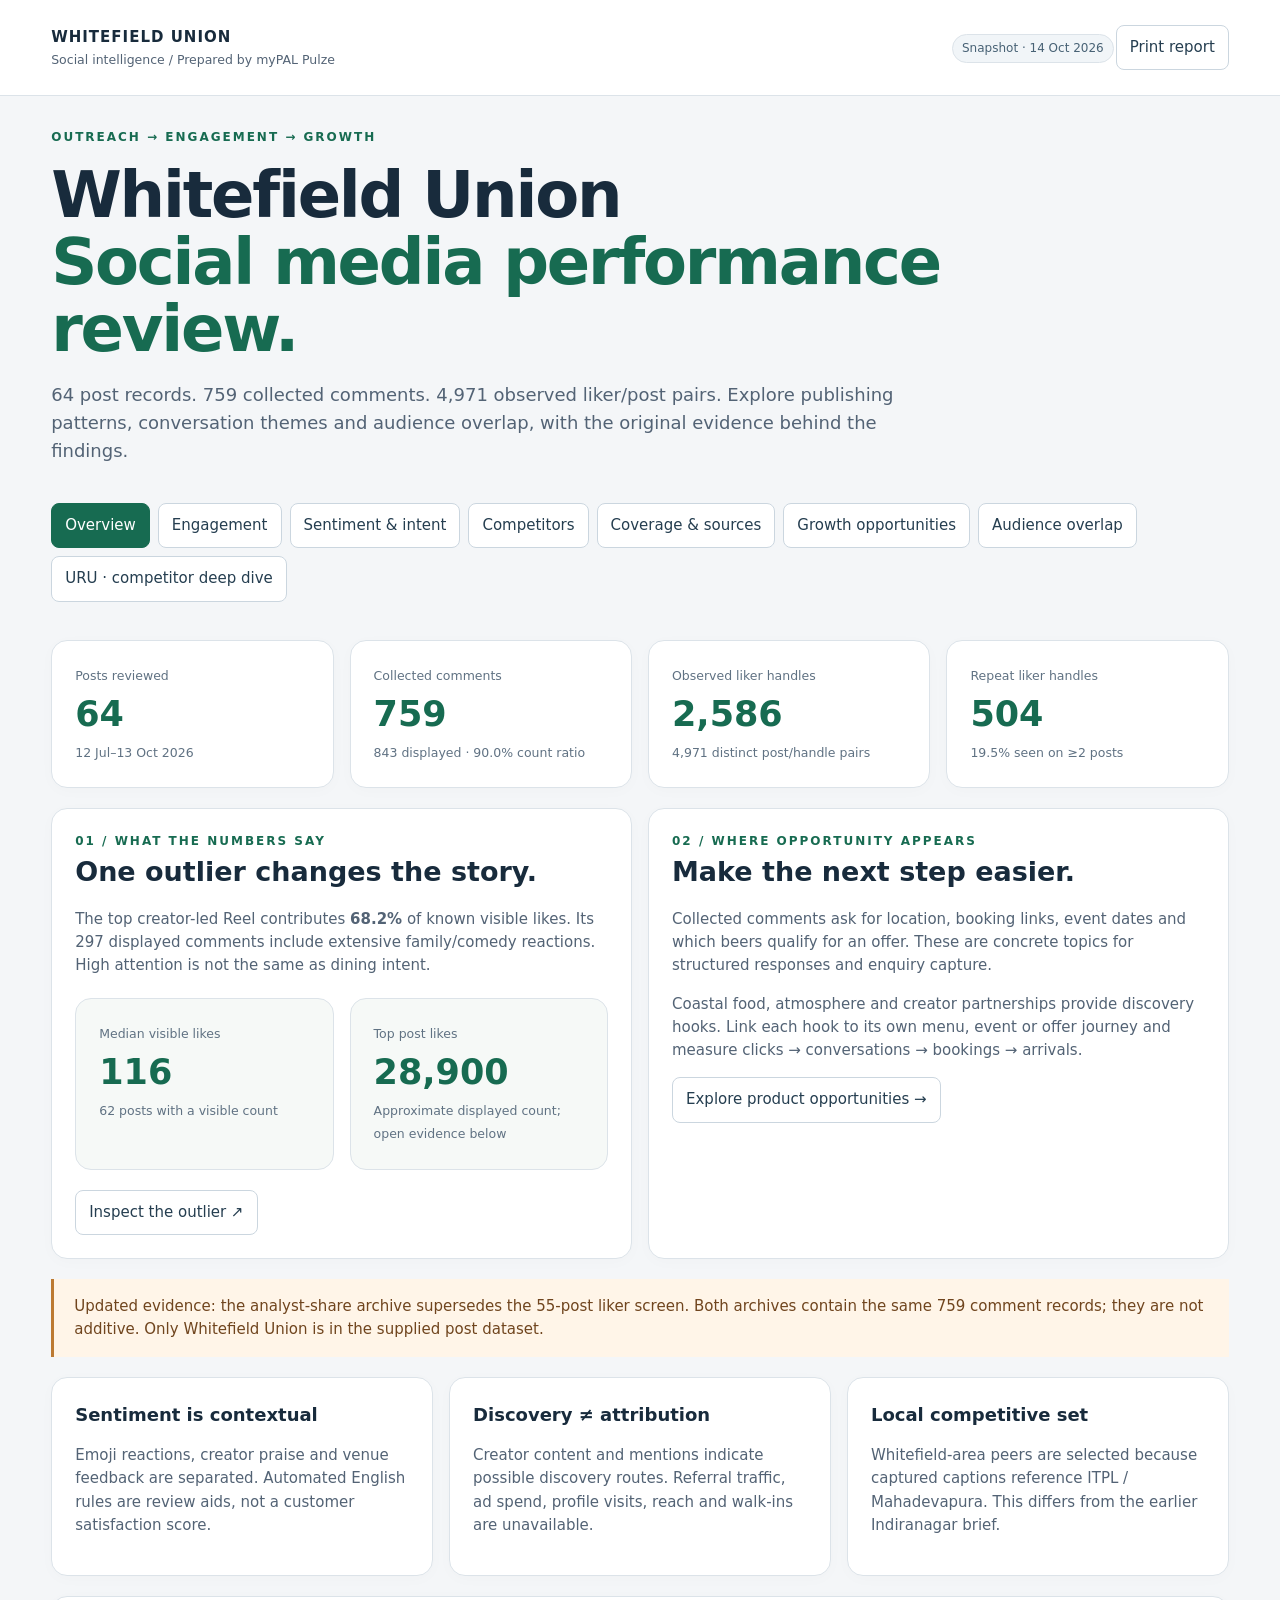
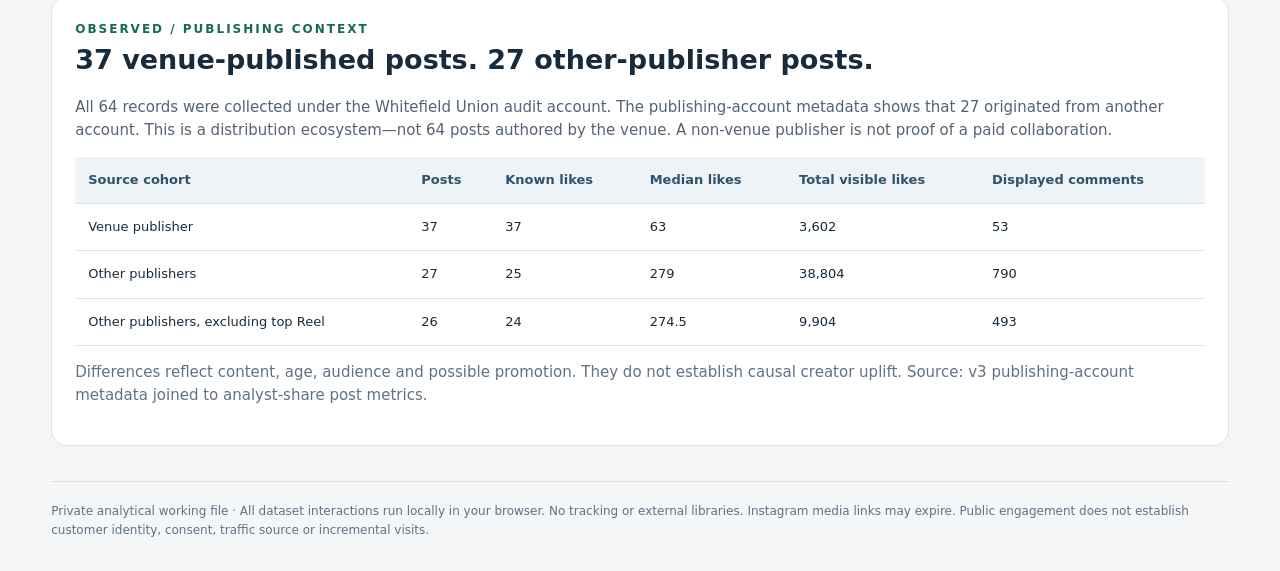
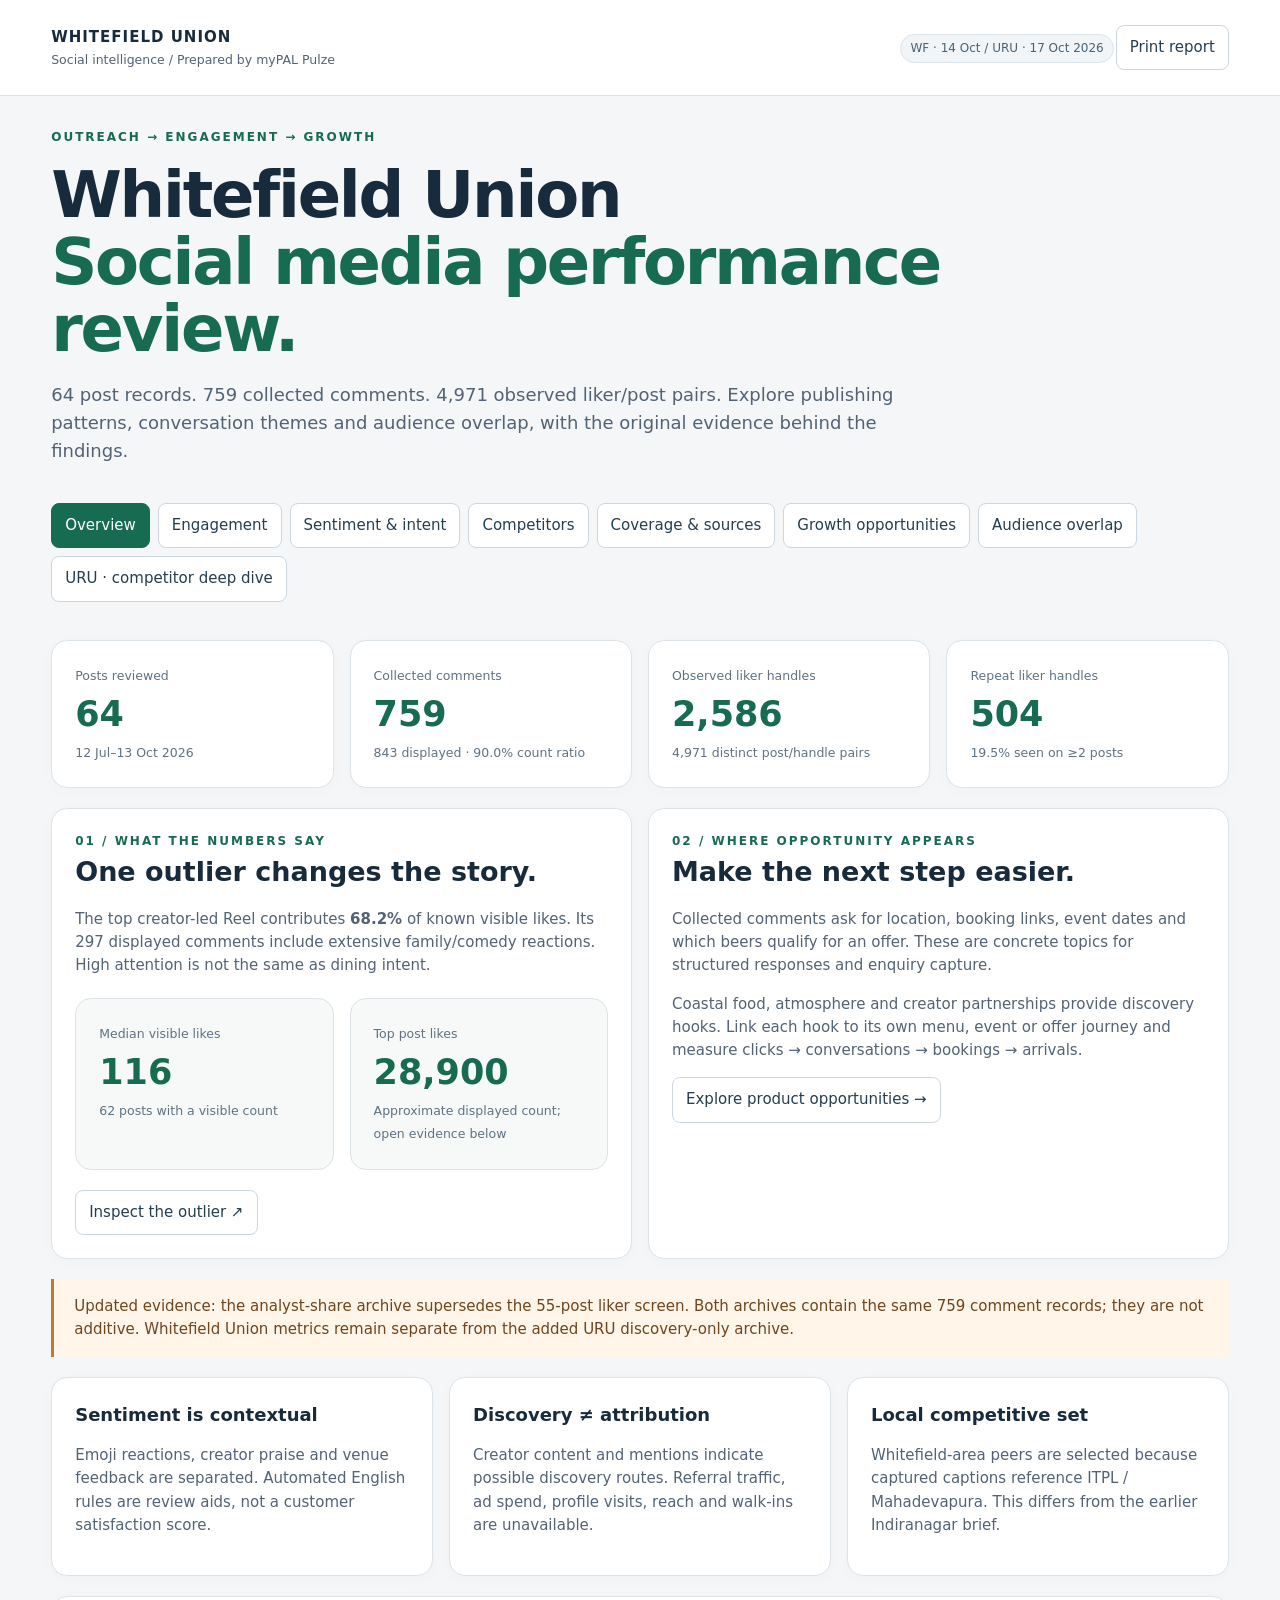
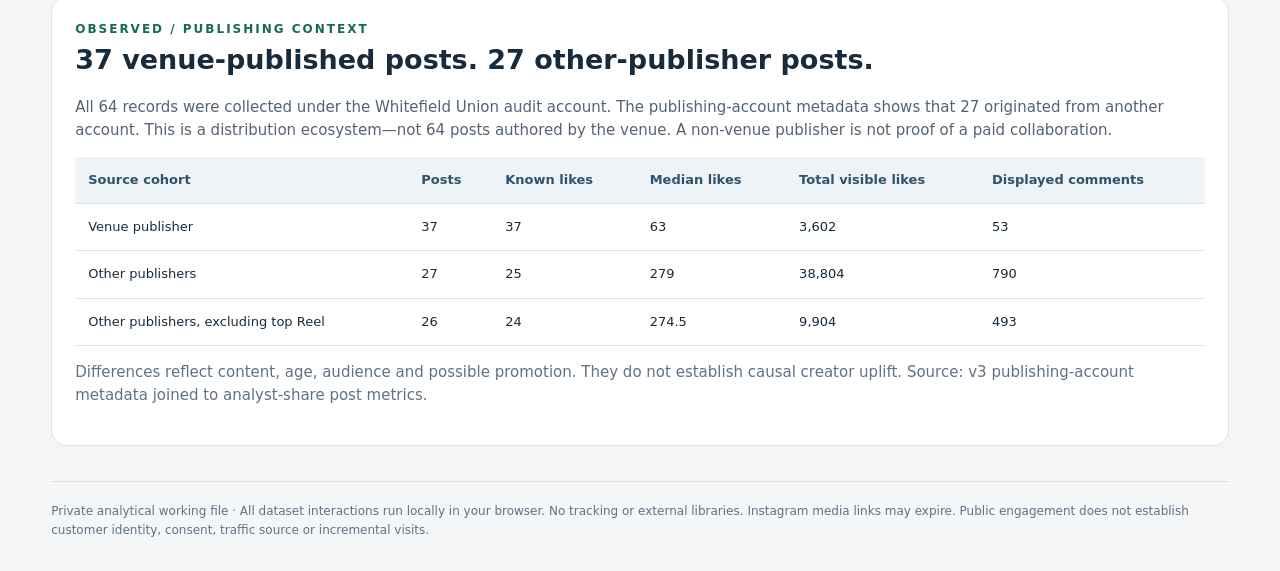
